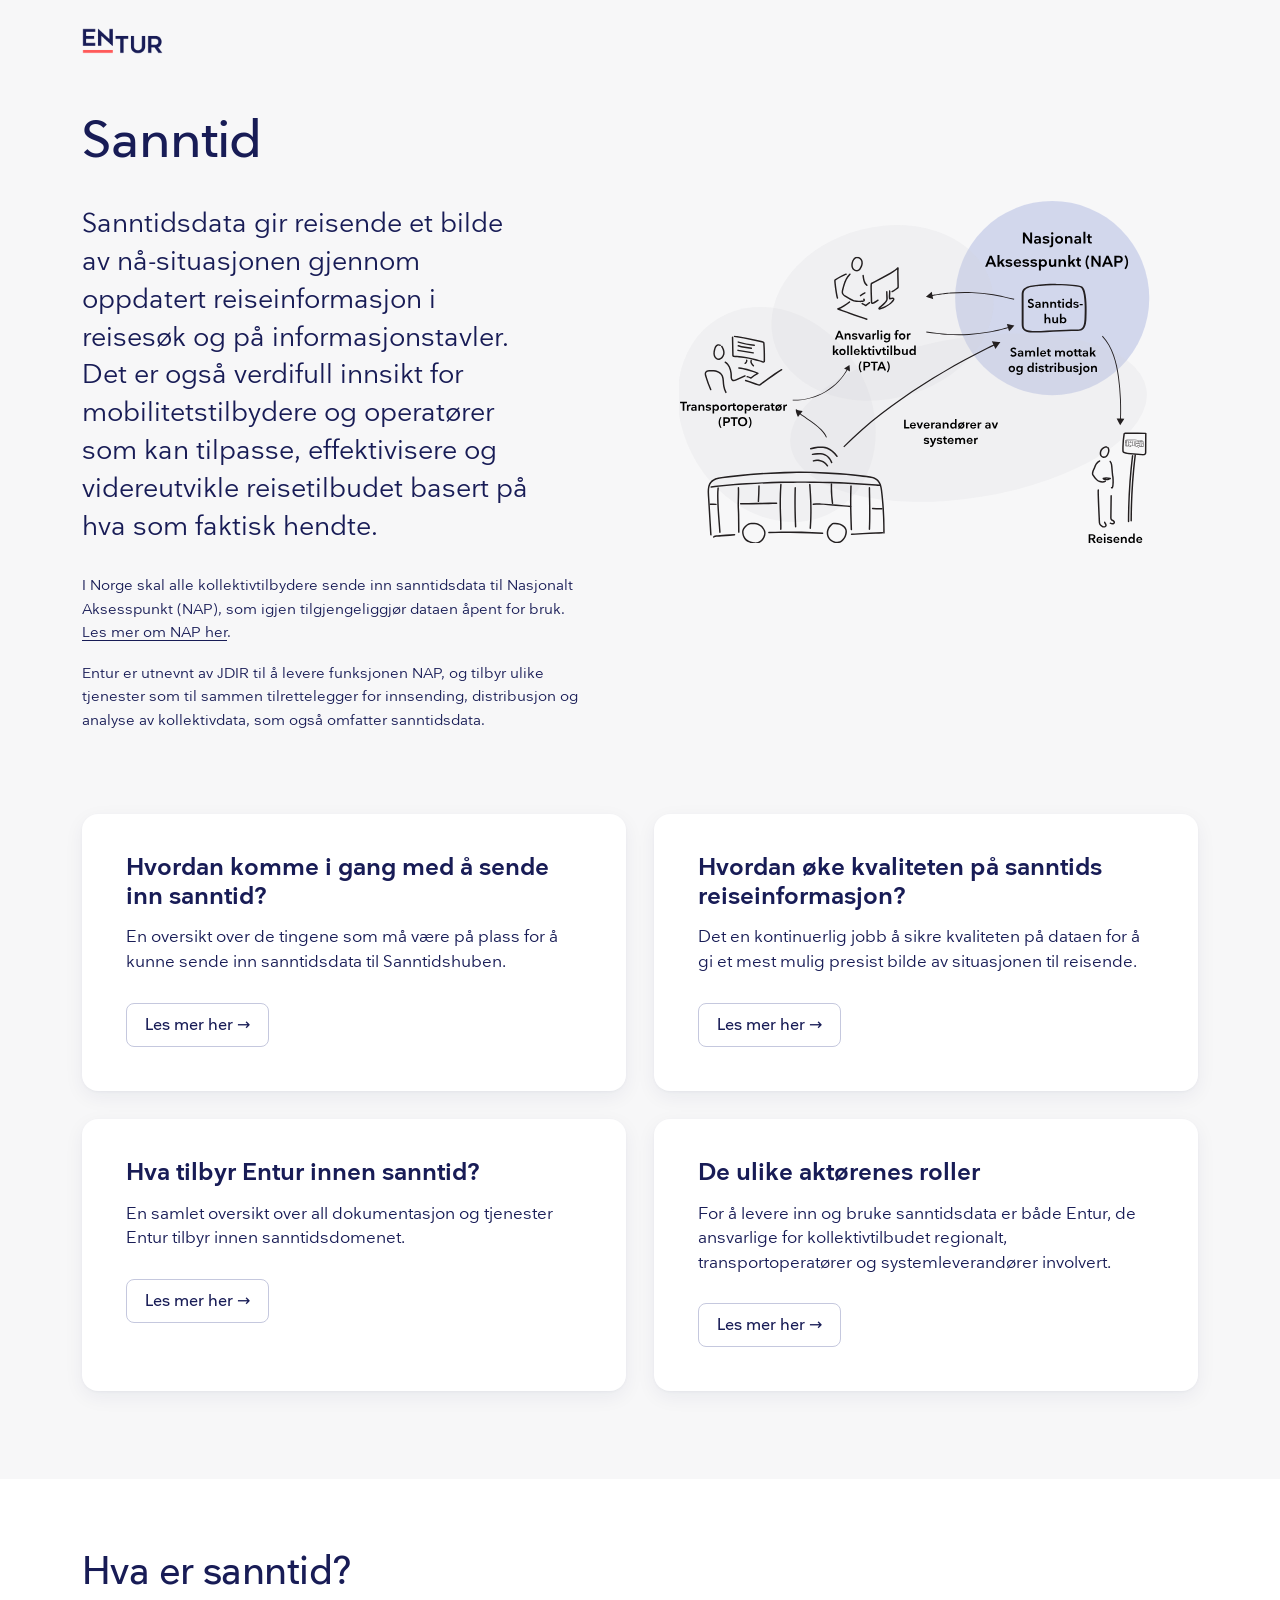
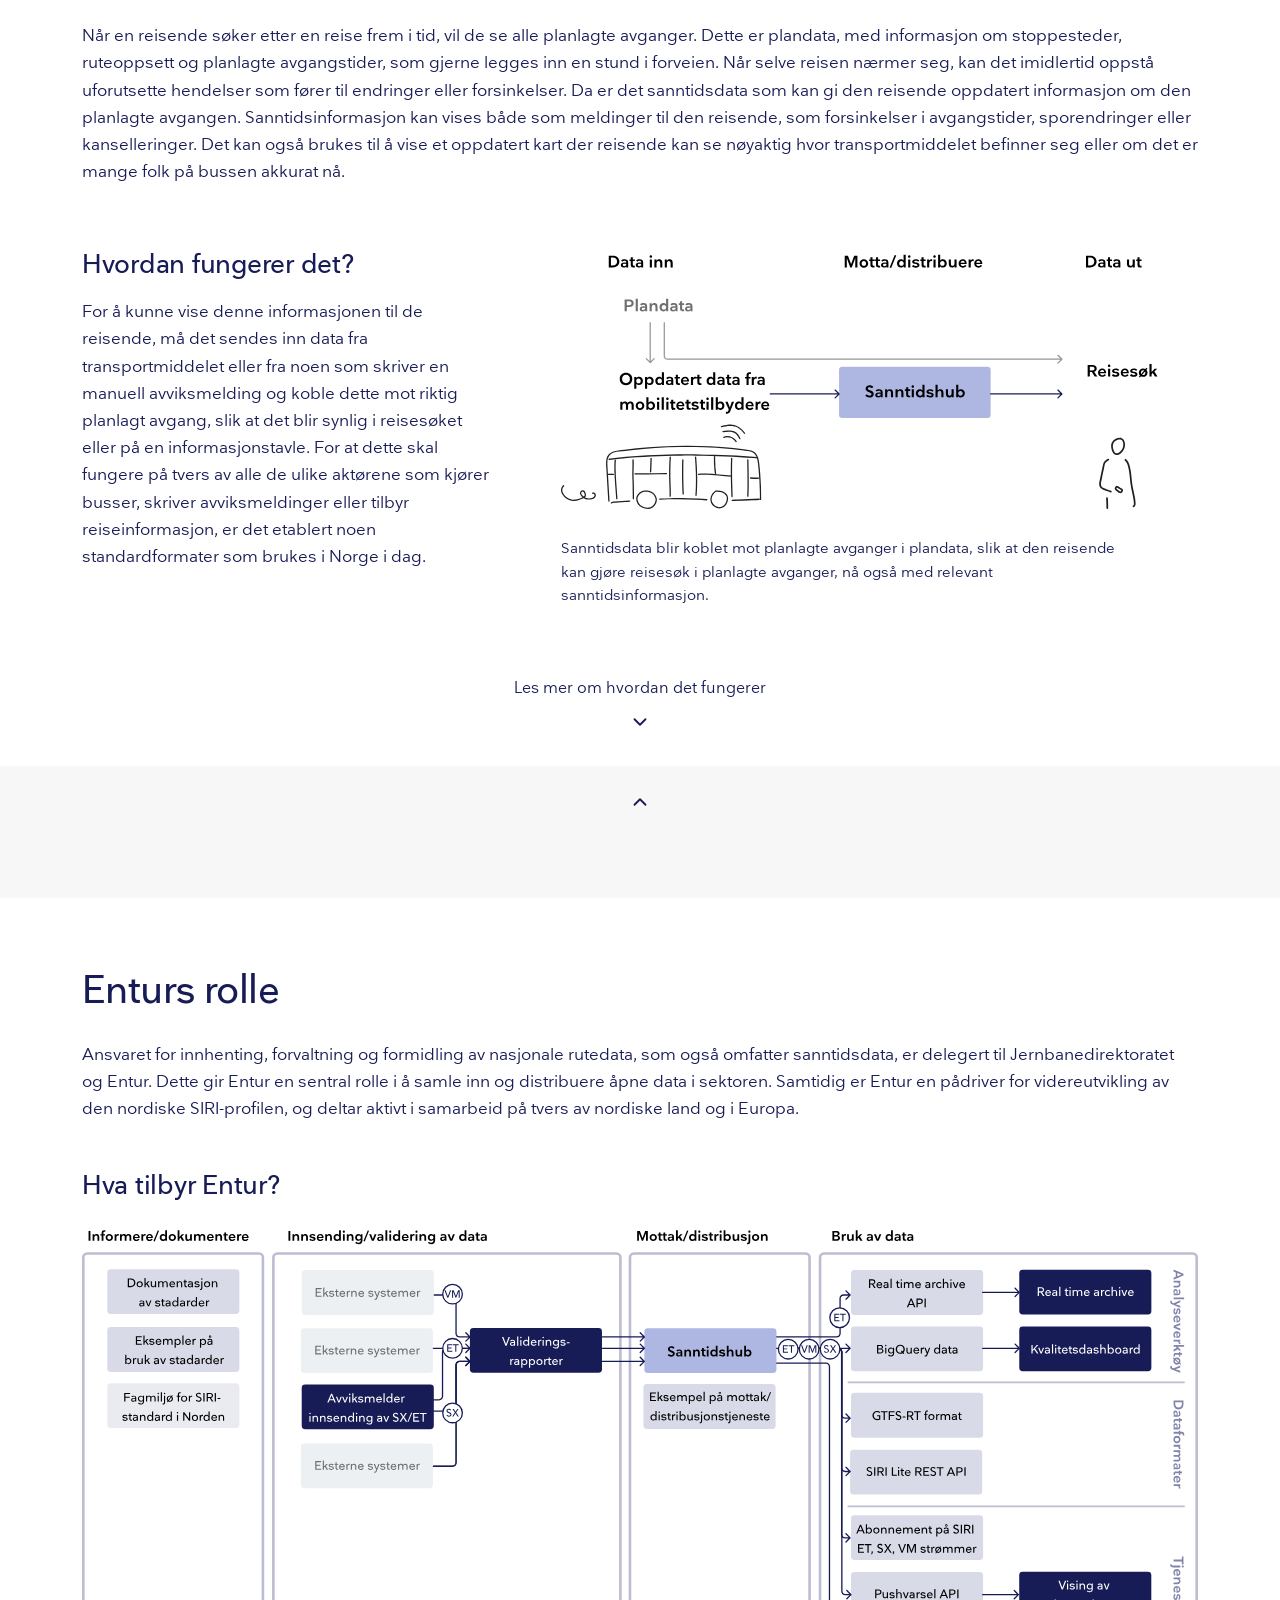
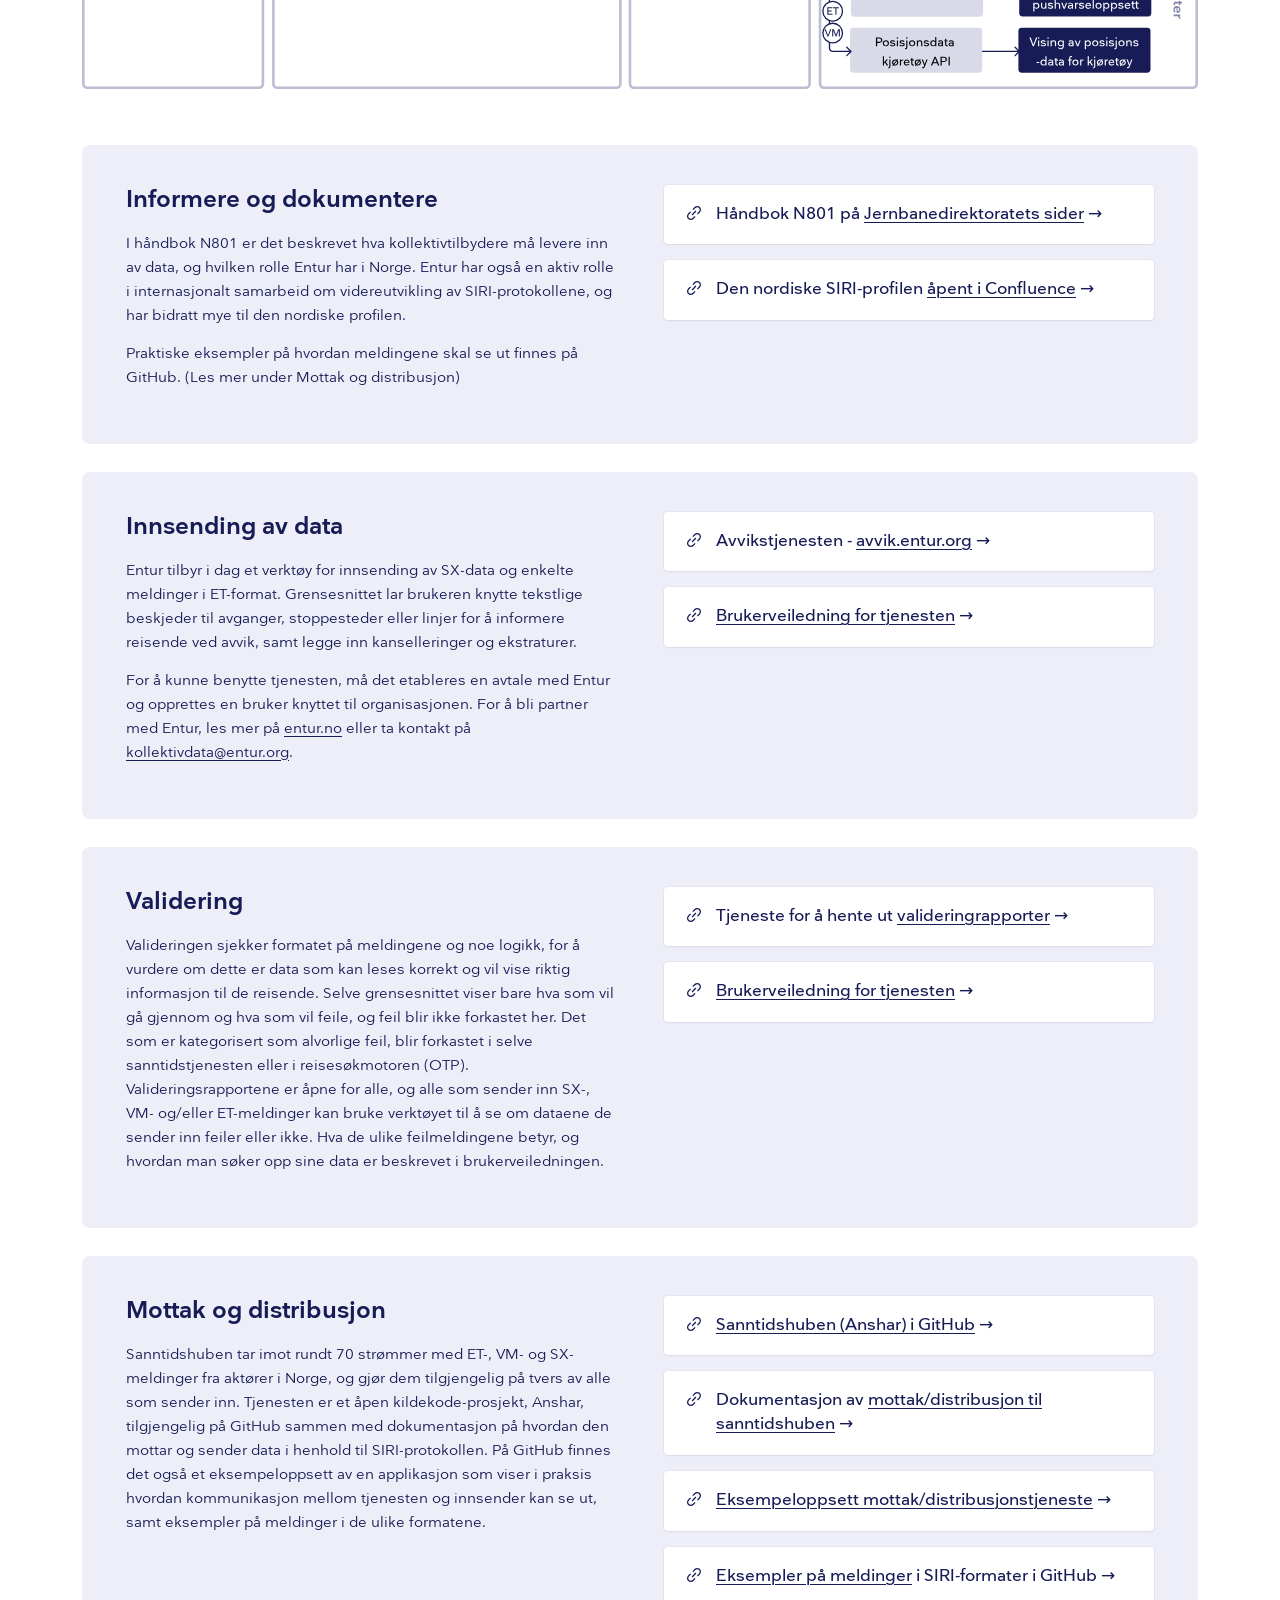
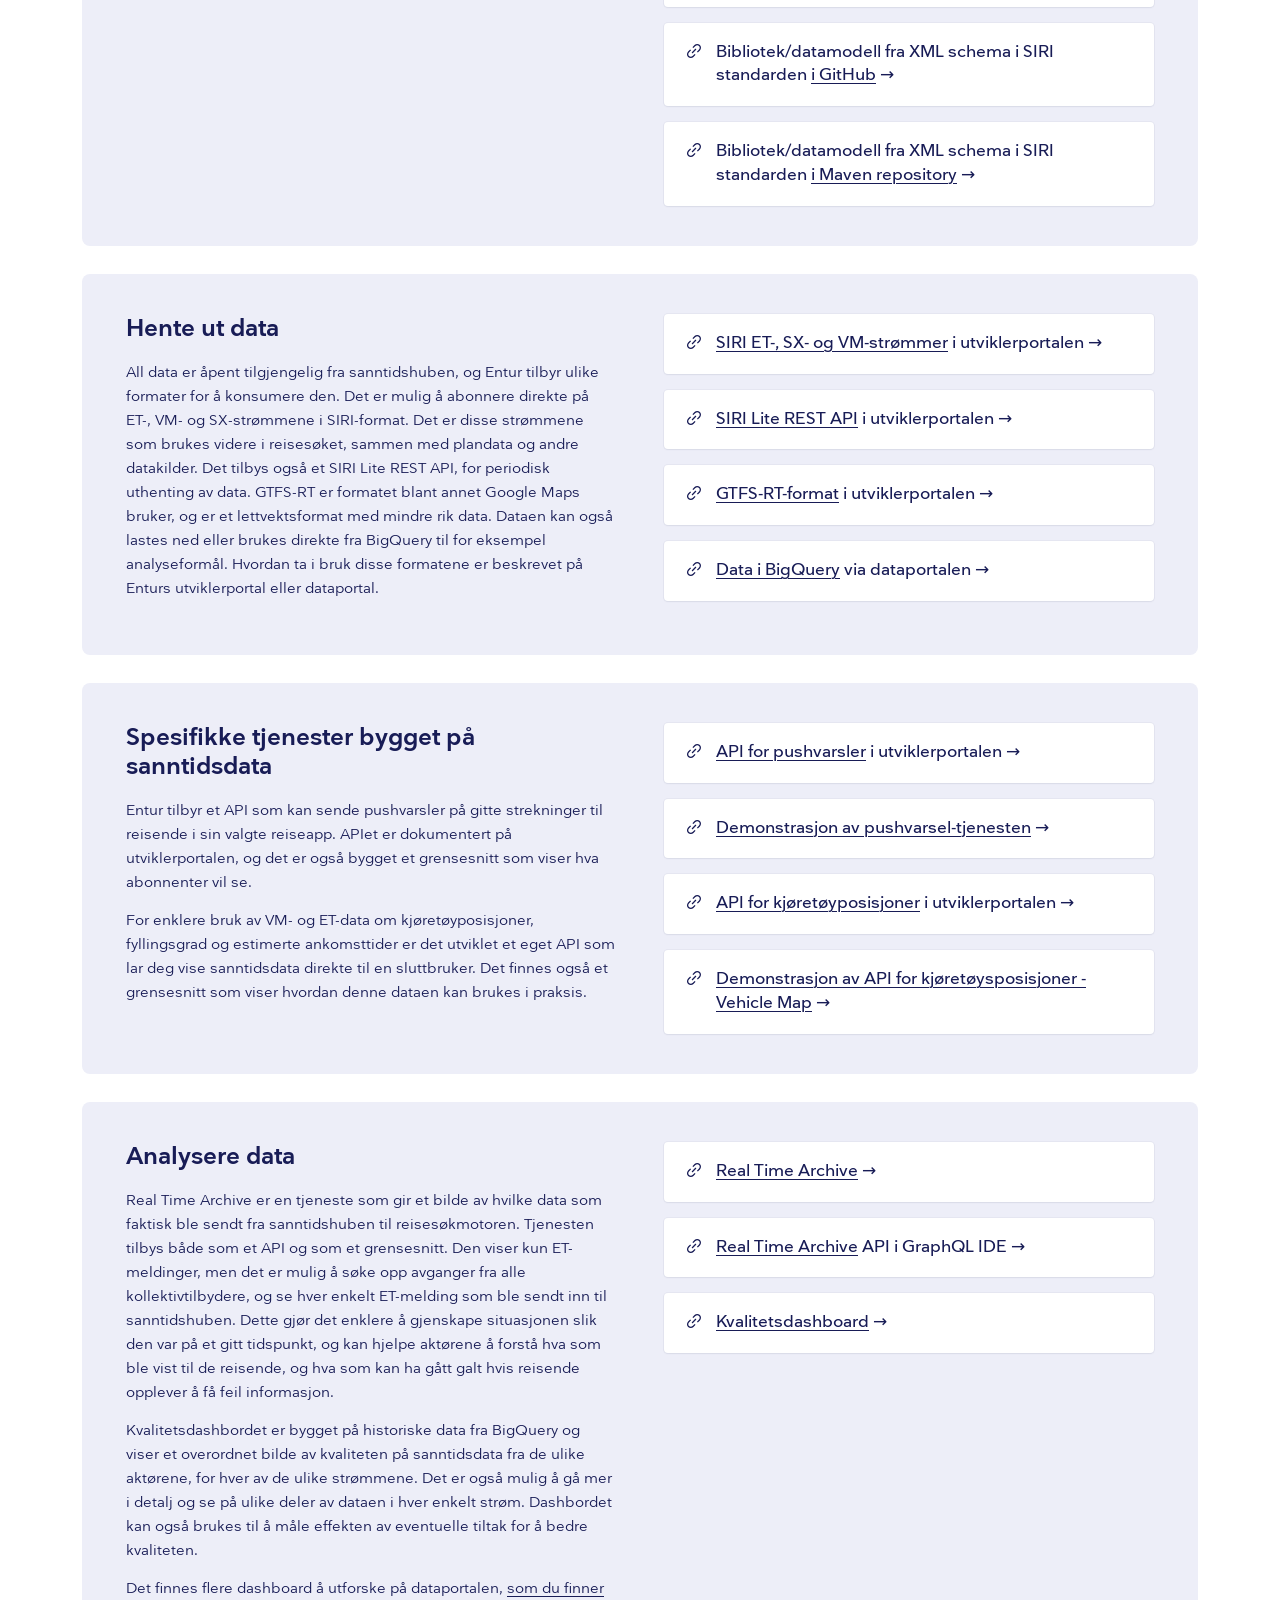
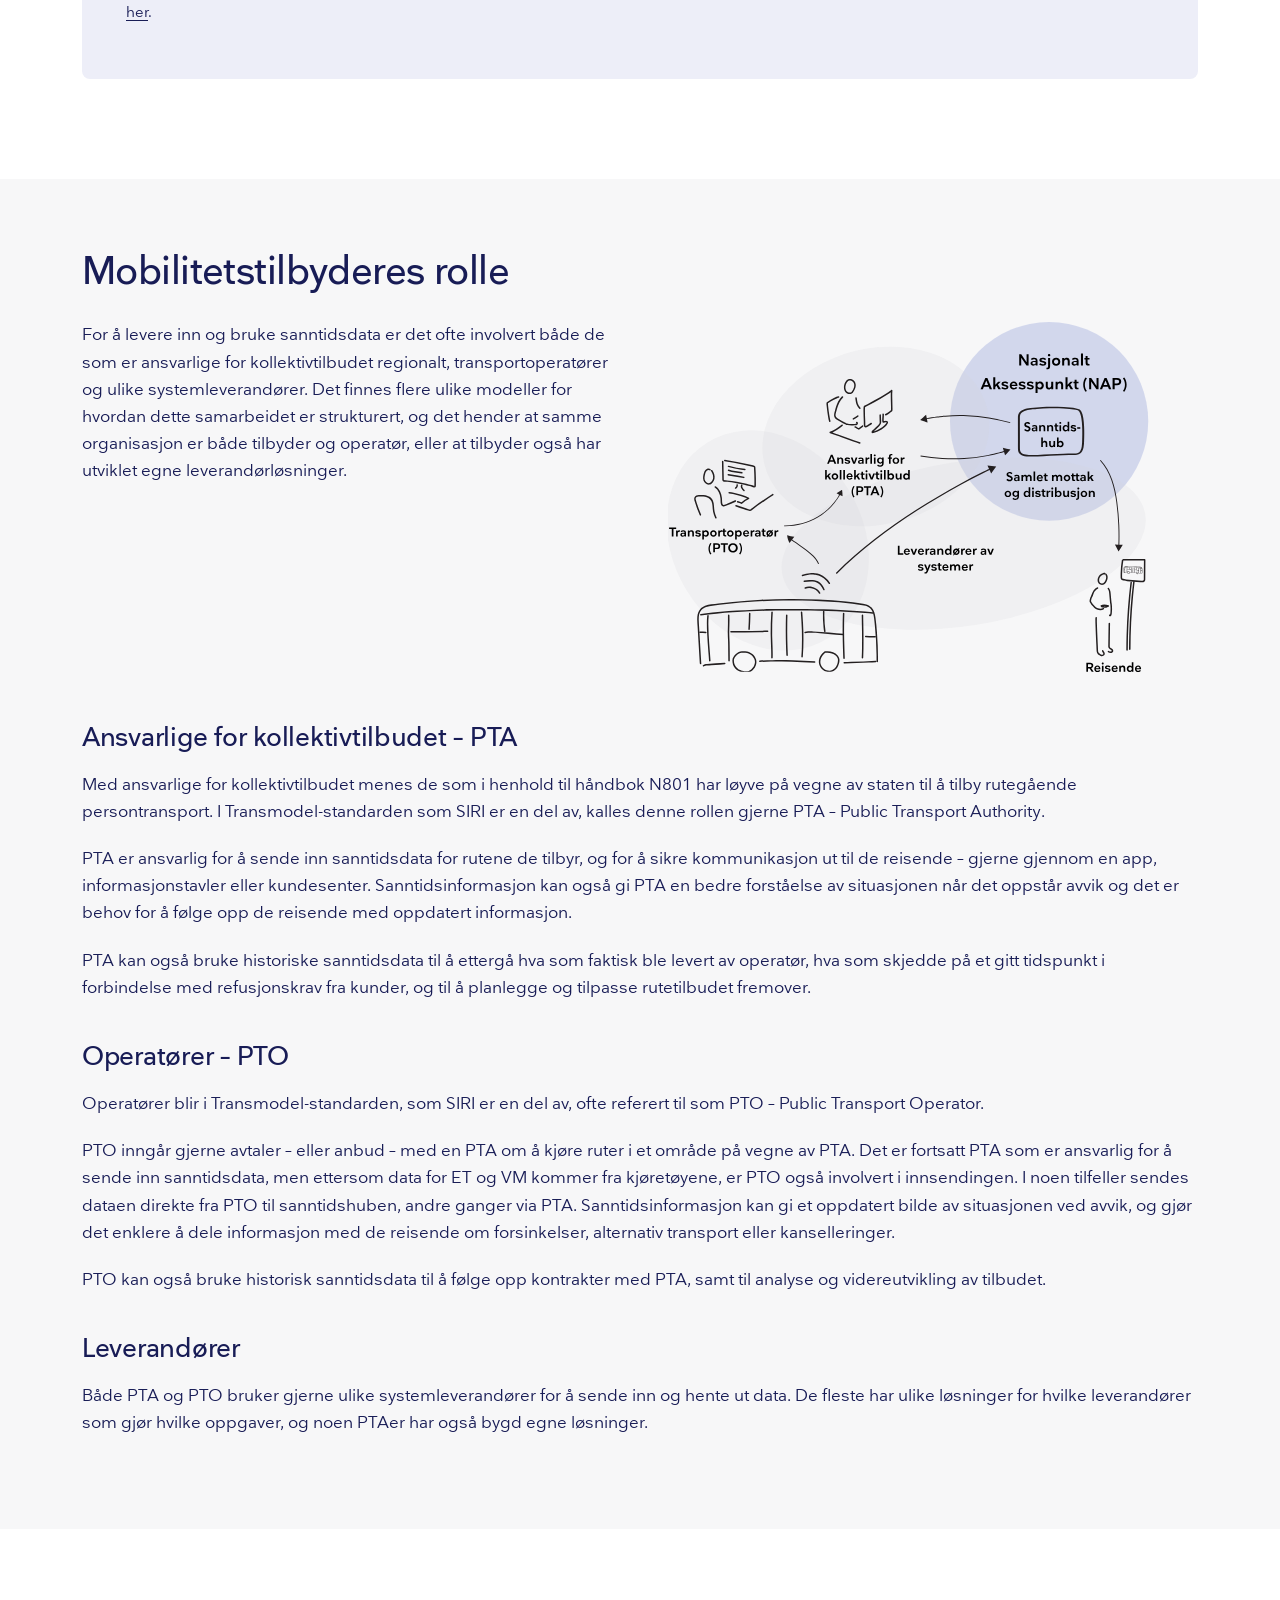
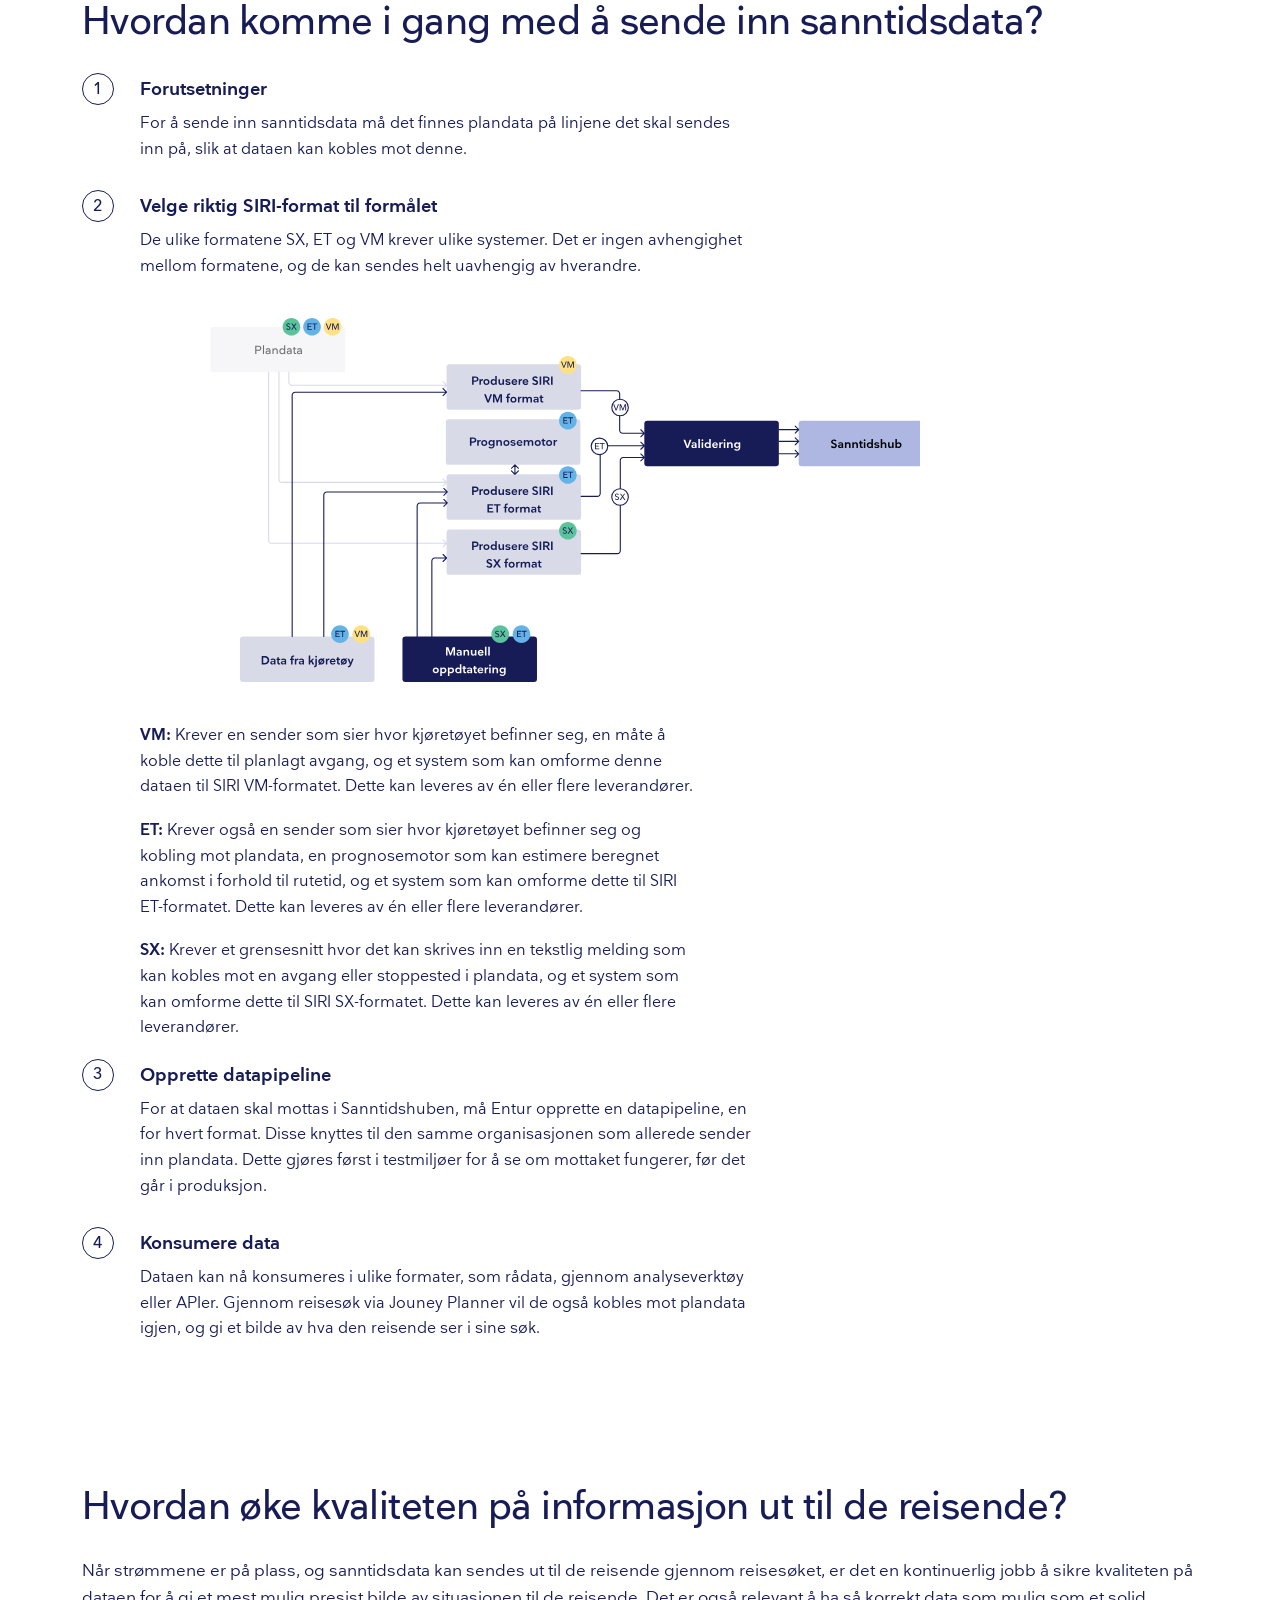
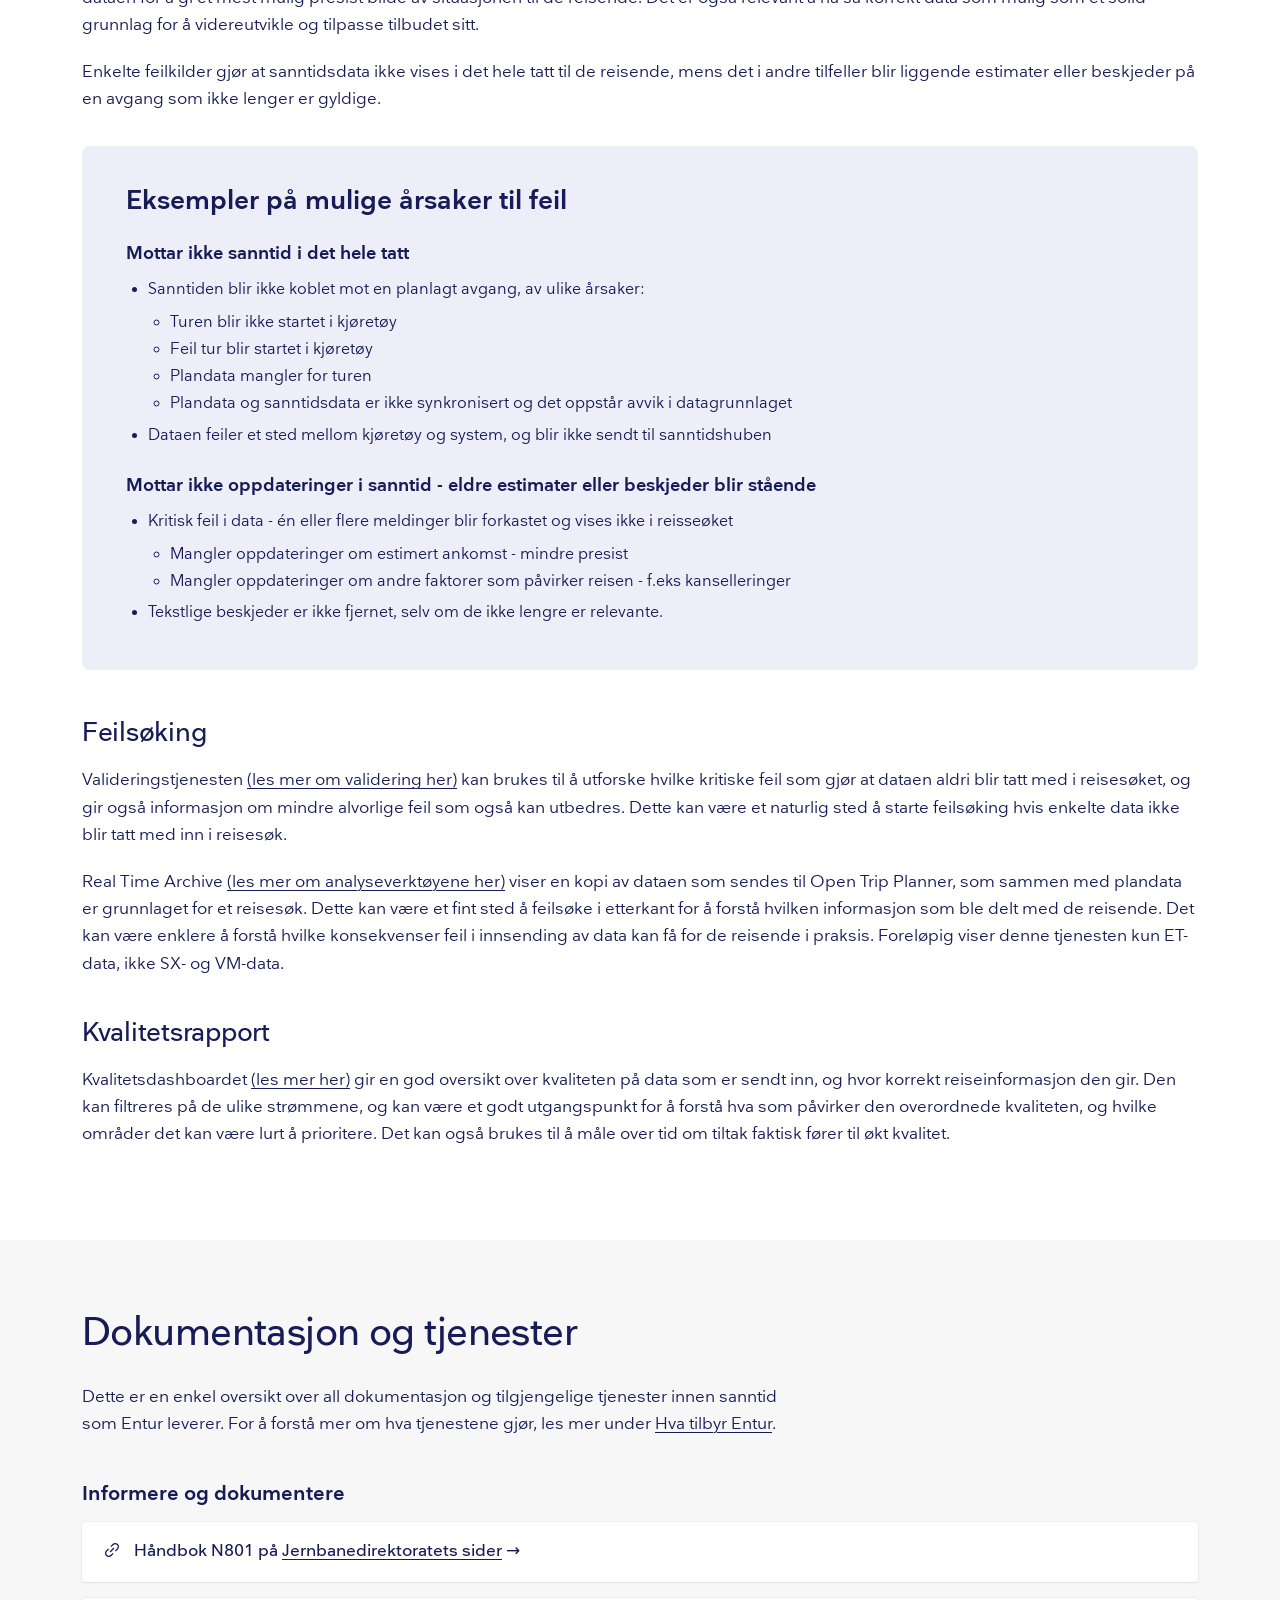
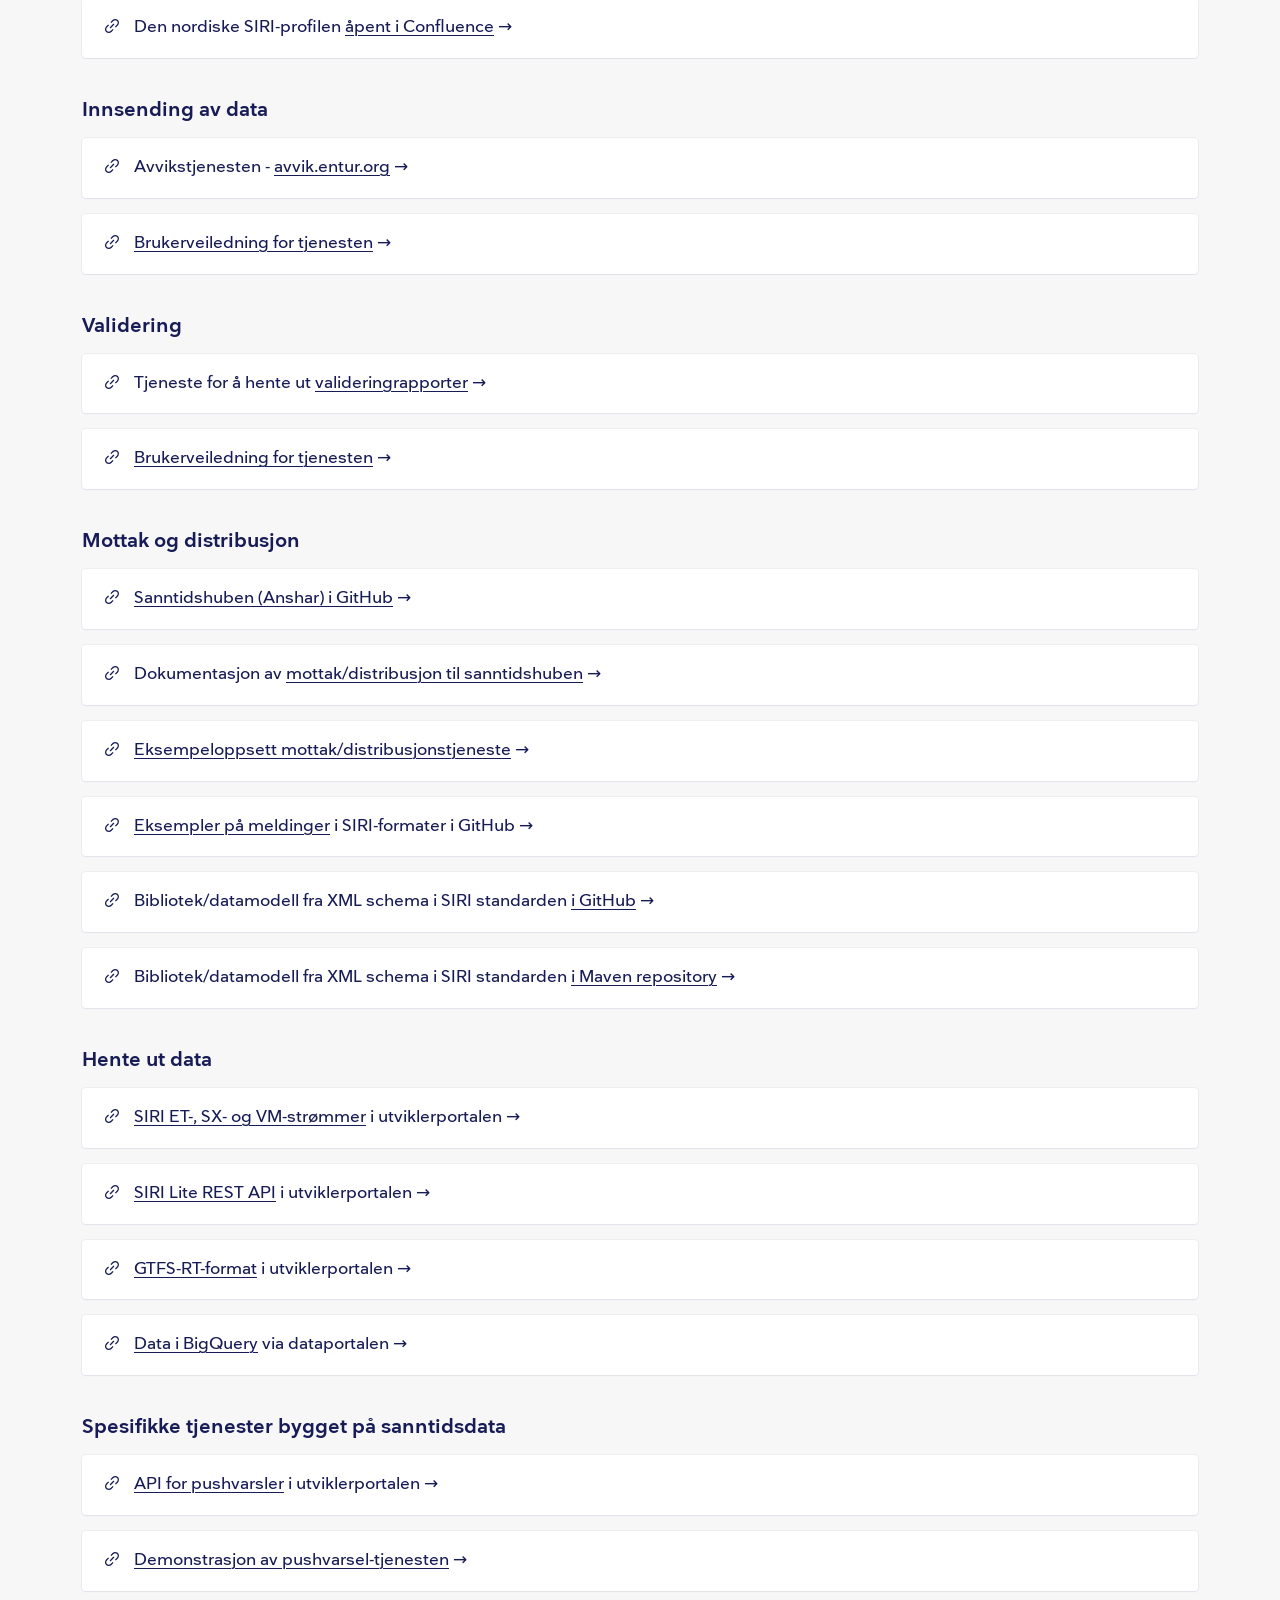
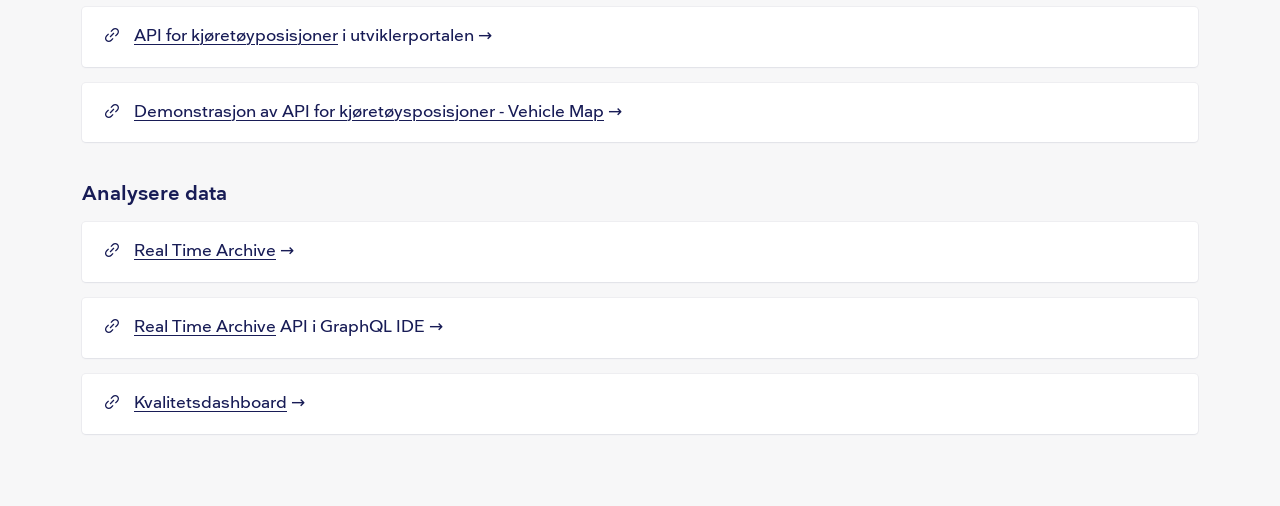
==== site/index.html @ b9f7ec9b "Add static site published to sanntid.entur.no via GitHub Pages The custom domain is bound by the rep" ====
<!DOCTYPE html>
<html>
<head>
  <meta charset="utf-8">
  <title>Sanntid · Entur</title>
  <style>
    * { margin: 0; padding: 0; box-sizing: border-box; }
    body { background: #181C56; display: flex; align-items: center; justify-content: center; min-height: 100vh; font-family: -apple-system, BlinkMacSystemFont, sans-serif; }
    #__bundler_loading { position: fixed; bottom: 20px; right: 20px; font: 13px/1.4 -apple-system, BlinkMacSystemFont, sans-serif; color: #666; background: #fff; padding: 8px 14px; border-radius: 8px; box-shadow: 0 1px 4px rgba(0,0,0,0.12); z-index: 10000; }
    #__bundler_thumbnail { position: fixed; inset: 0; width: 100%; height: 100%; display: flex; align-items: center; justify-content: center; background: #181C56; z-index: 9999; }
    #__bundler_thumbnail svg { width: 100%; height: 100%; object-fit: contain; }
    #__bundler_placeholder { color: #999; font-size: 14px; }
  </style>
  <noscript>
    <style>#__bundler_loading { display: none; }</style>
    <div style="position:fixed;bottom:12px;left:12px;font:13px/1.4 -apple-system,BlinkMacSystemFont,sans-serif;color:#999;background:rgba(255,255,255,0.9);padding:6px 12px;border-radius:6px;box-shadow:0 1px 4px rgba(0,0,0,0.08);z-index:10000;">
      This page requires JavaScript to display.
    </div>
  </noscript>
</head>
<body>
  <div id="__bundler_thumbnail">
  <svg xmlns="http://www.w3.org/2000/svg" viewBox="0 0 100 100">
    <rect width="100" height="100" fill="#181C56"></rect>
    <text x="50" y="46" text-anchor="middle" font-family="sans-serif" font-size="15" font-weight="600" fill="#fff">Sann</text>
    <text x="50" y="64" text-anchor="middle" font-family="sans-serif" font-size="15" font-weight="600" fill="#fff">tid</text>
    <rect x="38" y="70" width="24" height="3" fill="#FF5959"></rect>
  </svg>
</div>
  <div id="__bundler_loading">Unpacking...</div>

  <script>
    
document.addEventListener('DOMContentLoaded', async function() {
  const loading = document.getElementById('__bundler_loading');
  function setStatus(msg) { if (loading) loading.textContent = msg; }

  const FONT_MIME = /^(font[/]|application[/](x-)?font-|application[/]vnd\.ms-fontobject)/i;
  const MIME_TOKEN = /^[\w.+-]+[/][\w.+-]+$/;
  function toBase64(bytes) {
    let bin = '';
    for (let i = 0; i < bytes.length; i += 0x8000) {
      bin += String.fromCharCode.apply(null, bytes.subarray(i, i + 0x8000));
    }
    return btoa(bin);
  }

  // Error sink persists across replaceWith since it's on window, not the DOM.
  window.addEventListener('error', function(e) {
    // Failed resource loads (CSP-blocked links, scripts, images) fire plain
    // events at the element — warn only; real JS errors carry message/error.
    if (!e.message && !e.error && e.target && e.target !== window) {
      console.warn('[bundle] resource failed to load:',
        e.target.tagName, String(e.target.src || e.target.href || ''));
      return;
    }
    var p = document.body || document.documentElement;
    var d = document.getElementById('__bundler_err') || p.appendChild(document.createElement('div'));
    d.id = '__bundler_err';
    d.style.cssText = 'position:fixed;bottom:12px;left:12px;right:12px;font:12px/1.4 ui-monospace,monospace;background:#2a1215;color:#ff8a80;padding:10px 14px;border-radius:8px;border:1px solid #5c2b2e;z-index:99999;white-space:pre-wrap;max-height:40vh;overflow:auto';
    d.textContent = (d.textContent ? d.textContent + String.fromCharCode(10) : '') +
      '[bundle] ' + (e.message || e.type) +
      (e.filename ? ' (' + e.filename.slice(0, 60) + ':' + e.lineno + ')' : '');
  }, true);

  try {
    const manifestEl = document.querySelector('script[type="__bundler/manifest"]');
    const templateEl = document.querySelector('script[type="__bundler/template"]');
    if (!manifestEl || !templateEl) {
      setStatus('Error: missing bundle data');
      console.error('[bundler] Missing script tags — manifestEl:', !!manifestEl, 'templateEl:', !!templateEl);
      return;
    }

    const manifest = JSON.parse(manifestEl.textContent);
    let template = JSON.parse(templateEl.textContent);

    // Nested page bundles (iframe targets). Each ships ONCE, in the ROOT
    // document's manifest; frame srcs carry an about:blank#<uuid> marker
    // instead of a substitutable uuid. Every document mints the blobs for
    // its OWN frames — from local text at the root, or text obtained from
    // its DIRECT parent over the relay protocol below — so each frame
    // navigation stays same-origin with its initiator and a deduped page
    // loads at any depth on any host, including a file:// download's
    // opaque origins (where a blob minted by one document cannot be
    // navigated to by another).
    const pageOrderEl = document.querySelector('script[type="__bundler/page_order"]');
    const pageOrder = pageOrderEl ? JSON.parse(pageOrderEl.textContent) : [];
    const pageSet = new Set(pageOrder);
    const pageTexts = {};

    // ── Nested-page text protocol (parent-chain relay) ──
    // Page bundles ship once, in the ROOT document's manifest. Every
    // document mints the blobs for its OWN frames, obtaining page text
    // through a strict parent-chain relay: a document only ever SENDS to
    // its direct parent (which, for every document the publisher's own
    // runtime minted, is another publisher document) and only ACCEPTS
    // text from that direct parent; requests from below are honored only
    // for the document's own child frames, and the ROOT never sends
    // upward at all. That last rule is load-bearing: the artifact host's
    // frame-ancestors allows claude.ai (and friends) to frame an
    // artifact, so window.top can be a FOREIGN document — a top-addressed
    // protocol would hand page uuids to that ancestor and accept forged
    // "page text" from it, minting attacker HTML as an artifact-origin
    // blob document. The chain never touches the ancestor: requests stop
    // at the root, replies are origin-addressed per hop (never '*' when
    // an origin exists), and both directions are origin-gated (on https
    // a foreign sender's origin can never equal this document's; in
    // opaque contexts — file:// — everything serializes as 'null', where
    // an embedded EXTERNAL frame still fails the gate by carrying its
    // own real origin, and a sandboxed child of such a frame is excluded
    // by the own-child-frames check plus uuid unguessability). Shape is
    // deny-by-default: one request form, one reply form, no error
    // replies.
    // window.origin is the SERIALIZED SECURITY origin ('null' in opaque
    // contexts such as a sandboxed preview iframe) — location.origin is
    // computed from the URL and stays 'https://…' even when the document
    // is sandboxed, which would misgate every opaque chain.
    const OWN_TARGET = /^https?:[/][/]/.test(window.origin || '')
      ? window.origin
      : '*';
    function trustedOrigin(e) {
      if (e.origin === window.origin) return true; // https chains; opaque==opaque
      // file:// trees: Chrome serializes the file document's origin as
      // 'file://' while the blob: documents it mints serialize as 'null',
      // so the two legitimate shapes can never string-match — accept the
      // pair in both directions. https origins never serialize as either,
      // and sender identity (own child frame / direct parent) is checked
      // separately.
      return (
        (e.origin === 'null' &&
          (window.origin === 'file://' ||
            window.location.protocol === 'file:')) ||
        (/^file:/.test(e.origin) && window.origin === 'null')
      );
    }
    // Non-empty only in the root document (nested bundles ship an empty
    // island), so it doubles as the root marker: the root answers from
    // local text and treats a miss as authoritative — never relaying to
    // its (possibly foreign) parent.
    const isPageRoot = pageOrder.length > 0;
    const blobUrls = {};
    const resourceBlobs = {};
    const UUID_SHAPE = /^[0-9a-f]{8}-[0-9a-f]{4}-[0-9a-f]{4}-[0-9a-f]{4}-[0-9a-f]{12}$/;
    const pendingFrames = {}; // uuid -> [{el, frag}] awaiting text for own frames
    const pendingRelays = {}; // uuid -> [childWindow] awaiting text to pass down
    function mountPage(el, frag, text) {
      const pageBlob = new Blob([text], { type: 'text/html' });
      const u = URL.createObjectURL(pageBlob);
      resourceBlobs[u] = pageBlob;
      el.src = u + frag;
    }
    function deliverPage(uuid, text) {
      const frames = pendingFrames[uuid];
      delete pendingFrames[uuid];
      if (frames) for (const f of frames) mountPage(f.el, f.frag, text);
      const relays = pendingRelays[uuid];
      delete pendingRelays[uuid];
      if (relays) {
        for (const cw of relays) {
          try { cw.postMessage({ __bundler_page: uuid, __bundler_text: text }, OWN_TARGET); } catch (err) { /* gone */ }
        }
      }
    }
    function ownFrameWindows() {
      const out = [];
      for (const f of Array.from(document.querySelectorAll('iframe'))) {
        try { if (f.contentWindow) out.push(f.contentWindow); } catch (err) { /* detached */ }
      }
      return out;
    }
    window.addEventListener('message', function (e) {
      const d = e.data;
      if (!d || typeof d !== 'object' || !e.source) return;
      // Origin gate first; the structural checks below (own-child-frames
      // for requests, direct-parent + solicited-uuid for replies, the
      // root's never-relay rule) are what hold in fully opaque chains
      // where origin strings can't discriminate — a sandboxed root's
      // FOREIGN wrapper still fails all three even though both serialize
      // as real-vs-'null' rather than matching.
      if (!trustedOrigin(e)) return;
      if (typeof d.__bundler_need === 'string' && UUID_SHAPE.test(d.__bundler_need)) {
        // Requests are honored only for this document's own child frames.
        if (ownFrameWindows().indexOf(e.source) < 0) return;
        const uuid = d.__bundler_need;
        const text = pageTexts[uuid];
        if (typeof text === 'string') {
          try { e.source.postMessage({ __bundler_page: uuid, __bundler_text: text }, OWN_TARGET); } catch (err) { /* gone */ }
          return;
        }
        if (isPageRoot || window.parent === window) return; // authoritative miss
        const waiting = pendingRelays[uuid];
        if (waiting) {
          if (waiting.indexOf(e.source) < 0) waiting.push(e.source);
          return;
        }
        // Never-answered uuids would otherwise accumulate forever under a
        // request spray; past the cap (far above any real page count) new
        // relays are dropped rather than remembered.
        if (Object.keys(pendingRelays).length >= 128) return;
        pendingRelays[uuid] = [e.source];
        window.parent.postMessage({ __bundler_need: uuid }, OWN_TARGET);
      } else if (
        typeof d.__bundler_page === 'string' &&
        UUID_SHAPE.test(d.__bundler_page) &&
        typeof d.__bundler_text === 'string'
      ) {
        // The shape test is load-bearing beyond tidiness: the solicited
        // check below uses the in operator, which matches prototype keys
        // ('__proto__', 'constructor') — an unshaped key would reach
        // deliverPage and throw, painting the error banner.
        // Text is accepted only from the direct parent — the document
        // that minted this one.
        if (e.source !== window.parent || window.parent === window) return;
        if (!(d.__bundler_page in pendingFrames) && !(d.__bundler_page in pendingRelays)) return;
        deliverPage(d.__bundler_page, d.__bundler_text);
      }
    });

    const uuids = Object.keys(manifest);
    setStatus('Unpacking ' + uuids.length + ' assets...');

    await Promise.all(uuids.map(async (uuid) => {
      const entry = manifest[uuid];
      try {
        const binaryStr = atob(entry.data);
        const bytes = new Uint8Array(binaryStr.length);
        for (let i = 0; i < binaryStr.length; i++) bytes[i] = binaryStr.charCodeAt(i);

        let finalBytes = bytes;
        if (entry.compressed) {
          if (typeof DecompressionStream !== 'undefined') {
            const ds = new DecompressionStream('gzip');
            const writer = ds.writable.getWriter();
            const reader = ds.readable.getReader();
            writer.write(bytes);
            writer.close();
            const chunks = [];
            let totalLen = 0;
            while (true) {
              const { done, value } = await reader.read();
              if (done) break;
              chunks.push(value);
              totalLen += value.length;
            }
            finalBytes = new Uint8Array(totalLen);
            let offset = 0;
            for (const chunk of chunks) { finalBytes.set(chunk, offset); offset += chunk.length; }
          } else {
            console.warn('DecompressionStream not available, asset ' + uuid + ' may not render');
          }
        }

        if (pageSet.has(uuid)) {
          pageTexts[uuid] = new TextDecoder().decode(finalBytes);
          return;
        }
        if (FONT_MIME.test(entry.mime) && MIME_TOKEN.test(entry.mime)) {
          // Strict artifact hosts allow font-src data: but not blob:.
          blobUrls[uuid] = 'data:' + entry.mime + ';base64,' +
            (entry.compressed ? toBase64(finalBytes) : entry.data);
        } else {
          const blob = new Blob([finalBytes], { type: entry.mime });
          blobUrls[uuid] = URL.createObjectURL(blob);
          resourceBlobs[blobUrls[uuid]] = blob;
        }
      } catch (err) {
        console.error('Failed to decode asset ' + uuid + ':', err);
        const blob = new Blob([], { type: entry.mime });
        blobUrls[uuid] = URL.createObjectURL(blob);
        resourceBlobs[blobUrls[uuid]] = blob;
      }
    }));

    const extResEl = document.querySelector('script[type="__bundler/ext_resources"]');
    const extResources = extResEl ? JSON.parse(extResEl.textContent) : [];
    const resourceMap = {};
    for (const entry of extResources) {
      if (blobUrls[entry.uuid]) resourceMap[entry.id] = blobUrls[entry.uuid];
    }

    // Artifact-host CSP (connect-src 'self') refuses fetch() of blob: URLs —
    // consumers read these Blobs directly. Survives the swap like the error sink.
    window.__resourceBlobs = resourceBlobs;

    setStatus('Rendering...');
    // Page uuids have no blob here — they ride inside about:blank#<uuid>
    // frame markers the pass below resolves after the swap.
    for (const uuid of uuids) {
      if (pageSet.has(uuid)) continue;
      template = template.split(uuid).join(blobUrls[uuid]);
    }

    // Strip integrity + crossorigin — blob URLs from a file:// document inherit
    // a null origin, so crossorigin forces a CORS fetch that SRI then rejects.
    // The manifest bytes are ours; SRI protects against CDN compromise, not this.
    template = template.replace(/\s+integrity="[^"]*"/gi, '').replace(/\s+crossorigin="[^"]*"/gi, '');

    const resourceScript = '<script>window.__resources = ' +
      JSON.stringify(resourceMap).replace(/<\//g, '<\\/') +
      ';</' + 'script>';
    // Inject after <head> so the DOCTYPE stays first; prepending the script
    // would push the parser into quirks mode. DOMParser always emits a <head>
    // (synthesizing one if the source HTML omitted it) but may carry
    // attributes through, so match the full opening tag. slice() rather than
    // replace() keeps us clear of $-pattern substitution in resourceScript.
    const headOpen = template.match(/<head[^>]*>/i);
    if (headOpen) {
      const i = headOpen.index + headOpen[0].length;
      template = template.slice(0, i) + resourceScript + template.slice(i);
    }

    // Parse the template and swap the root element. Scripts inserted via
    // DOMParser/replaceWith are inert per spec — re-create each with
    // createElement so they execute, awaiting onload for src scripts to
    // preserve ordering (React before ReactDOM before Babel before text/babel).
    const doc = new DOMParser().parseFromString(template, 'text/html');
    document.documentElement.replaceWith(doc.documentElement);

    // Resolve page-frame markers: mint this document's own blob for each
    // framed page — from local text when this is the root, otherwise by
    // asking the direct parent over the relay protocol above. An
    // unanswered request leaves the frame on about:blank, the same
    // degraded state as a refused embed.
    {
      const MARKER = /^about:blank#([0-9a-f]{8}-[0-9a-f]{4}-[0-9a-f]{4}-[0-9a-f]{4}-[0-9a-f]{12})(#.*)?$/;
      const needed = [];
      for (const el of Array.from(document.querySelectorAll('iframe'))) {
        const m = MARKER.exec(el.getAttribute('src') || '');
        if (!m) continue;
        const text = pageTexts[m[1]];
        if (typeof text === 'string') {
          mountPage(el, m[2] || '', text);
        } else if (window.parent !== window && !isPageRoot) {
          const had = pendingFrames[m[1]];
          (pendingFrames[m[1]] = had || []).push({ el: el, frag: m[2] || '' });
          if (!had) needed.push(m[1]);
        }
      }
      for (const uuid of needed) {
        window.parent.postMessage({ __bundler_need: uuid }, OWN_TARGET);
      }
    }

    const dead = Array.from(document.scripts);
    for (const old of dead) {
      const s = document.createElement('script');
      for (const a of old.attributes) s.setAttribute(a.name, a.value);
      s.textContent = old.textContent;
      // text/babel scripts with a src: read and inline. transformScriptTags
      // does XHR against the src, but blob:null/ from a file:// origin is
      // silently dropped. Inlining makes it a plain inline babel script,
      // which transformScriptTags handles unconditionally.
      if ((s.type === 'text/babel' || s.type === 'text/jsx') && s.src) {
        const pre = resourceBlobs[s.src.split('#')[0]];
        s.textContent = pre ? await pre.text() : await (await fetch(s.src)).text();
        s.removeAttribute('src');
      }
      const p = s.src ? new Promise(function(r) { s.onload = s.onerror = r; }) : null;
      old.replaceWith(s);
      if (p) await p;
    }
    // Babel standalone auto-transforms type=text/babel on DOMContentLoaded,
    // which fired before we swapped the document. Trigger manually if present.
    if (window.Babel && typeof window.Babel.transformScriptTags === 'function') {
      window.Babel.transformScriptTags();
    }
  } catch (err) {
    setStatus('Error unpacking: ' + err.message);
    console.error('Bundle unpack error:', err);
  }
});

  </script>

  <script type="__bundler/manifest">
{"ab420f11-4015-46ab-8687-4197920c6693":{"mime":"image/svg+xml","compressed":true,"data":"H4sIAAAAAAAAE21U227aQBB9z1dYjtSn9bKzs9cEiNq+Ot8QEeOCFdcgQzDJ13fWsddui4TgeHbO7MyZg5dP1991cinbU3VoVilwkT6t7+6Wp8tuHoU0qbarNN98lO0LPRCpOa3S/fl8fFgsuq7jHfJDu1tIIcSCyEPKw7WumrdbieC9X/SnlLpKxfGaJh/Db1dtz3u61oSHfVnt9ufx6VKV3Y9DICQiAUOfNCmbzWtdZq+b4m3XHt4barQpu2SWQb08nI6bolylx7Y8le2lTNd3y+PmvO/nCiCDF3hJk19VXWfte02p5aVsDtttmhR1dfw3FvJW6T04+KnpBiry7LgWTiA4JjkIYYW33+6v3x/[base64]/C/qlCIsqsVGbvodeG2SDNsazQRtPrYJUSNNnMRRXlsU1xolsnGhm0skXLvpCFdGdlk0mHqyrcRabeXc2UzaaV48IvgwfbBwK9Ta2GI2KWfRxPcUG86LKbyyK1kcroMoowr/ASGXR4myw/8eWNV3tlEKPlkWURzKLBfMbpT/T9XIRXhv0Ggnvu/Ufdth0S0kFAAA="},"3695d1ec-f7d2-4812-a82a-ab4255549882":{"mime":"image/svg+xml","compressed":true,"data":"H4sIAAAAAAAAE5W9zbIlO3KlN9dTbLsa61QACPzJWDRTb2NbDvJOc3BnrW6KpIki28gyFvX2wreWIyL27ZKYmuTJtfHnABwOh8Ph8Vf/+m9/9/rzP/y3P/39H3/pbf7y+vu//Ye/+/s//fGXksovr3/7h7/983/653//4y/H63it5Jd+/T/+4R//8Y+//NM//9Pf/vL69//rH//pX//4y9//6U///X/9wx/+/Oc/f/25fP3zv/zdH/JxHH9Ylf/y1//TX/33//Knv3/9tz/+8uvIX+dI6dXG1/zW59d5pvSjn996++rr9x91fo3z28pVj5Teo30d6+9Lv75G/+onZdNXvcH5lfP7Qv0rtdeogVYjr2eLv/0aTb5a/jrGj7ZazbSWT1o7V2HS+JVKDpVblbUbnV9lNbdR/porbZEwdp2vqM1od/G3X2f+6nVVW8fXGPR4Hl9p/fBDP3yL5N9+TUf6arm8+rEK/[base64]/WD2OxkxGdP9fwpfJ1Vg1fBqWvOQOtnMdXLVfaMY0YyRvN1Xl3sH3Nvho5v878jeQTVGFvZa5FFarpRXBWY7lc45fWGphlj22q7kOkRY8anf/[base64]/[base64]/HFs0OcOPpUfMBdYQpDtpNVXHLuUk+G2No5HkwwswJyS9oGfye5QuY1Fc18r4HdPXNRt983xdM5k2Wy+Q9gaeKkLwSlm6RNr8HsDsHsDcvsCYm6Froerg9dVoqleKiTKnPyhkhCetBp8bBJvXJOLMydRdN5MvsvvF46uhcwaLu+oPDo+fzOArb0/BxdF3sfeq/aj79xy/V5FQ6+btitq0WTuIO/dgnXufpt5SN1/X/lXulKHWzdUBLqYWnZunF8jdEzc3R696a9pMuwjOc/MzVF4pMZ7m5sfg/rZ15/+5/U37z7388td/9Qd046eKXBZvFRblIuJ7qVb21o43vwm0sn5c83A6x/qxf421EHNa/9UK+66/S6CszTZl/3rwa5KSRcZzOuO5tqs7I+jxqzLCOmsXV0sm7Ldfy2KbUQdE5fcF0OheZY1lXath7QJlgbWHT4N3WQpxm1fKsabkLhRI9W2wxNZ47VJLU1iTtysUeu+2Im3T4XIPEhfBzPC8Gghwss+VxVclqdjay64GQCtn0dLeadkoygVylQFQFl9XscnSuKoEva/mIi1IiXI3lQzyWGrWmpupqe0d2bxG+5SMXou/LPaqiwuWOrKk3kaJE9APdLpVJjOfP9b4LNEWGX5w8CrruHWcd8pg99iFIqkj9AK9UIBeAHbVxH85cPHfb0HnInjAZ2kTvE5Fx5neZST+iuCBIEub4EAfBK/l2NImyxlM8DpVrfPhlQKfpyi0k0ywURA8VpdbEsGLnJPf57egcxE8kZsZCpaYZoWdb37LKDWcR19lrva60JIwZR3Zegm0WloCsl5pY5HeVdeS1RfiWPW+0ERaU+6sQutf6jx7oDft9XSnBX3DtDyoZbSbmx/I7AuxQlcT3YRWMdlqoqZAagL1eKctFtHe8PVoryK5F5svyX39VhDdGp0ulO7hWECj0dJOocNOqQKJlBP5DaHqoXT1i9DkMVwDZMR6XtWjdMdan2tNPdKq6chI8Qsh9cR7JvpHkjFBiNUM8auv+dhTe6xCSxwtgU3TowbShD3TPLarnMb2Me6//XquY16TsG7te+HEJsH5NRZoUmKo5Pt5ZCu5ay18f5ZZNaxRahPOZERAWDxWY0vInAxMT0HIucT0EuJB5HmgB11px9qlivk+3wjhdAEUrhfFKkgDqSp7oDfNYcjYaYyi0Dq9QJjKZU4vQj390OHuXM0slY2R5/e+/qvOfIuuMUprtLrpgaBAyJBF0NoDagqJCEGzB3pDQp13Gnqby40buc6NTo9blJPgvuqUUL/ac9qmhSl5fdDJ1NAufBCC51yD3UZ2T5VGJk5w60i1duH3DQ7aXcu4raOQGkLqHQbvU5N2pSyN8txlLkBtAQb2qF1mwvK7NsB7t+OUoMBlHrQtSte5oI7BFPbFhUvJTlnb2RIgZ1lCQicnVuKZ0Q+8l9IyvB5oEbV2onGnoeILnTdYS/39AGtgM2egBapqG9JaNW+r3amE1YUXFPamHTA90BIgUGjEMlztFhZIaBNUeQZQu8e4UtZ26UIJ+ujdsHj9fmb2AW2+c6hYcmPD9KqTUoJV/xnozeBQZ6QtQsohdLQbDSjZoH257dnGZvqNpDteaAmoF2RNGvMizMOz5AW6mtaIOG3NYHVO5vo5u2uy14Etjb0bn+tod+Q1KetEtv6yG58cx9rejTd67MZnQeZfrO8M2o3P0h/7NC2t/XQXiqTu2RXybnyuM2I9tRtDzqmN+VvQCcG2PN2LjQPe0sZXh2aguQZ1/SUbdqrXuTTSo5Y9Hie6VdljtVCdz7RRjNakrYNalMsnhNdT+TE/0Y2oqxploWOjlXNtkPNOOzFtMZX9geAmjby7Rf+WTFwHibt/nOGyp8dpznRyptDyvwCCgYPPMUNkLDDPGcJk6fXjTsHcfZXZgNoCWDBEGYuMqM3CJNpxSlDgMg/aFqXr2NHWYTAkPahW9YXjRqmxNVQGtf6IXYOjSq2rjbWeetXOAi1rOc66J2qp/[base64]/29HhB3hlnQR67pLZqwKdAAKtnGtQHmlrp3K5egqNU+hYO8Zgo+17bNByF6Izyoh13rsO90MBREg5dkqfa8hVA1Rt1CRWNtJWyjUSZJjxV4VpIzVM9Tttumso2xdYewg9CySrudAhVI2uUWMQTTLqJwWLB69IjDCUDMK50ekmyppxhutkuPVXeaCec8hd/lH3aoozx1MOzsUUl5gHzPfJjcYMIb8U6XSJAK5xLn11slofKfMS8Fxo1U/5vtKX+AvxTjV1S/AFUt3CfcqStVPWmq1btAe4JLv68duvS21a9Nfgv3qsNnt98/esNfivLv2/9ho8VrkbqoFWzjWSj7Q1WS5XTyHJI/EfLZ1pr826NPmWvJheVDIs4gDlAiIk1UhhXIalCPy3kflvI/iPUscleKlwbvSGqNHvtOGuwX8XEP9dSPwnZMlXA+1RYxBNsvmP4dLgiX80lLMG/8UAB/9puGZ9x9/gP0Yjl7v8o+7LAve//+N/+a//51+yvzX0Hm/UMnu1wvY33w1bWJuyur3a0jyqd9NxgdUA2QJEUhZaChf1jMx/v0UTv622WCjstmnx6WCTJNuSfquetOtp1IP9cTJc84HcYICD3XQXk8CmrpoNvkVbq9G6VHLrepfdg99kvJHdo1V22BS2jYZN+gi0ci5GyncaN1Ap7B4Xkt3jQrJ7UO7MKWQ4dZ5noDfttXGnBX0ewSe1i/iluql52T0uJLtHw9IKobJtqIkRSE1IwY20U3qw7B5XCw+7x/Wb7B4anVMo3cOB3YNe1XGlHDulChykyO4Boeqh7B4XocljyAV2CDVVP8YWcUs5+JqPtG46ZPe40LZ7BNFh9xA6kqc2p7B7MA62x7EmaXrkbVIQyXdajK3tHh/jvqahscJaHC9aW8PZVwUNo0oTt6O9LJJ9vNjocbxoUna25hAZdLxoS9UZ6U5ZLdVdaCfpeBHIx4u2lKA6oegFOZXf57egcxHc2V/6J9Ov33Lrm+mXHlS9PzIpXJG2vpletyFXGvfoR99Mv5GZfiMz/Sp3er/XDenhFsz03MScd1rQZ6Z/Ustox35qpt/ITN+6CTVj08TZN9N31uqdxnVRD6bfLTyZfv9mpu9WXMzaezjE9Lqe2ilt7JQqkKwGwPS68Omb6TehZvrGgblvxu4cQfpm+s55+E6rpsNMv9HF9CZ6Mz13N617akffTM+tmXUwGHs1PUbfTA/JjzSPbTD9c9zXNCy1KJfxoVk3nI3mCM06UGjWDTWojNCeG7pkD7Ryzn0DQhreQL5AGDd4aNZt6h5EHSaZFtGsBcpQda2P0KzbYHMdoT3TcOqBVs5TDe+06JKZ8NnB337tx2FR5EU+0SbX7MuwKRvCUk3WRG0bwkbPRb50pvOyIUQGL/[base64]/9OrAwcPjSqh9c4B8T50j+wu34Ox78V6t+o8eq57w4jhlrOzJo1XP7c9wpMC9IhXaSVn0gr3rOlkMUvZZgO/X7/BZ0/vbrlF9V+mB6nRmtGHb5x5V56aw6x230noXLoysNMeu6cJncSEx/ITH9Klf6pc+uOsvcCM/HVu60TZ+Y/oPaRfwRzYvpLySmnykIFWMjSstGNJHTnVbxErMqeLfwYPrrNzE9ozON0j0cMP3kludKyVdKBRxKEdMvQt1DMf1FaIoxnIEWY6/qR9kIt9PxSJtBh5j+Qpvpg+hgeradVVRTq/1HTD8xB+etsy7ye98Isp5pMbZm+o9xx+12se94WJ/xWOyn3CoijUxNfheyp94AT8bDfk+ywabDN/eyzlJPuVJwfzx2mQtQWwBZWneZaUdS1ybr7G4nUkxBlLlpw1twjeg6+CX8ZNSHxM3BWl3VHqBCzKU8QPH31WlSHqDYFAO9cbXM406rRqc8QDfaFhF5cOa9upUMyvJwhBuXHOGvms4eAza9bcJJMnoEko+j+uC03SOOca+P/uGox8FnPLpb0F3H7q7R7i7eZb6yoksFL4Oxu8vlVL7Scjdydze6ussFUhu7uxn1duzukvkcqlBNu7sZgbDvbyCEm6robinuQ6RFj9zdZ//+X9Wcf/nb//qn17//8ZdS8DBNv7z+7z/+ks71N7z7Fw/f3v0t//L6l5X5vDyS/re/+U/9bzL1UdGHR5J2WKTS2hK/FzZGtEI8suSQIh8L/LZOu6EczopLC5vj2HBltjPIlcpSdNk6HrDD6zfELiqXk5YN8cbZkJ3tfSPU8Ffp4YrSh+7sFxXnBd+lSZG9Uldz0nK7/P6BzozT83cy6xjfYR4RpbM6g0BDyfoofjLR0NjwXbTrPlLP0I/[base64]/LJBpZkmB5DdMhZho31TktXWhVKSkMF/[base64]/uavaHDfafR4dhDrz8Vl+NqoS5F69dD9/+jwGoCc7KXQgyAdIsaqJRxE5NnT5NsBz3AJc8HT3TjwM0DvPcfVEef5gRSb9s1pd+Jqs6EMRMlI7KcdhwTFkVMuO3K+6Pax0abb27cgG/pXf8zed/Uo3zO6o2TnS1p7pz15bigvHxhySiTLA2ip4HPDNxXWZ+raiMqj7A1V84bVXkK7bLOf0K656XL/ajdSN1VR9kkz/kLcC7FumlzTCs/qqqaFi2y9JKh7oeMtcowN5fuSH6moQVyeMcr5AQsX6xc6xPIUbddaO/V+YcM3zdbzkYpKZIiXGg8aVHbK4YArj4NrbylleKCMVj1TdE7/b3JgcF/pdIo77mIPlg1P3bQvOIeHhGt47nGODTVCJT9S8YCKsuMBo+YNk4dzlw3/pl3zIZa42o3UTVWSL8IHzfYi6bVpFPD0OvErbsqd7ejSelNd+Hrh1T0NIfpcekDa8G1/[base64]/OQh5yvsV9EnbXLLWi32A4Od1dqS4Yh5y94b2wVyXpvbIavvbHVpcE8NrbKLG0oytpjY9v0x8Z2wXtj48GIdrK8e7hyxMaGTwwGy6ES7DwhuTnBjCEtFw8Bw+CJF7CrjE429kjZUD40vd2pujxy2fFARbpVNLfSDjW3COzaUCx+jNgFOR/Fzlfc5PSmuL1gatvQHk/tkbq72Owk8+zxGoE+7b8b8o6HyTMFLX1pkekau5XU8OENGQqca3kPbuis9OC1tfS8s6SLHdACL/jG5UNOzTu14y782hL+gkWuWxf05jCqHJuTniWo5prS1evVbimGOHosqpIyd/lvffQStxaef7olym5ksSl12VQVO7bksqH629Kd6gF7bXF9QQvzC1rUUzbISM+avU3Qbn+kbqosFJ4k/8dXGjyRr5gWKpLrfUHuU3mLPpKQzjwMaL0gRvxjPlKXgOxX0Qu53htq9V5FT83RVbHg+2rWqTeJKvtJ8W+/DrSORw8uiAmS2VZVFWXsbkgQE32dj1Scz6+iN3IPLigR2RHp0dt5PoYG+L6adepNk8p+Uiwb7hzYixCCWKDXHvUNS3XG+whfisxz/zEEl4AAzRN7L+uekivTsL15BLTpNN0Q2+mRH6l4Oma/[base64]/p9vQzB03cjZoLoS2mPTXYlSWcPXFUKem0U4vFvifuhpq4G0bgiijrqblq9sRd7e7UTZUm7oNkv4b3QYagCjIV++SSRQYXBmVeo4JZOW0oC3R7pnL4n/d4B/TYXCimqvo4tSeSa/YNZVWXvSVSMy50hnr+n6Isqsk3YMfWgkILPLGxLBYsShr6P537Fn11WIezzGt0L+gR4gSd5jV+nGvLhhHr4E6lzj6vmbmga76gZ3WXjTnfNQdH7HZ36qbK3PRBM5b6Il9LfLARhsMBAbJ8LqsuyGSfL0J6sI4/eKA3BvSWrrTMgzFVhqYTqB1aRhslPZHm4YR5S4/+D7UgpHf9s99pJrA5QsKTXEeaaF6auixomxh8JnI3oV0DTBM9kJrAerTTsgxXuG/dLXTZEteoTd8F6MeqmeVlRxFK93hUnkyvbsmhRynrGB0pVaB0zQKvphVFwqzH9AalZQ9ivpmWV0H9tTmaIAOPtGo6Tt0+bdSt4i6+FdViW4UEKF/c90C8JVLMrYxqca1xfF3Cy1cld9oe6uzBfQw879WX0NepP7llTnOtOoKBjv+8zuCAUVWD/CkC6hjyQwv6m2NB1EvUO88P1AkiAyQMD1cibZ51l7wSHTvD0ELkBRpD5L0gbSglfQuyiQ9w+lRI9I+mkAaZ4ebRic54UpNRn+TG1pJWFifhuaEenJdHKgegKFtPQZ2MG5F1vvs9vDOnU0/tdb5ldF/UpKMxeqCauZBI0lk90paK2l2NCAzIe478vuEaoZdDJLSLeaj2ggpgoFYitYbHnpn3Qh034hvKlqTBm4Y14DWWjmUwoqoDoobHtDrkDOdxvfxvG+Zoqaw55klOMXV55zpfjjPwqOPZgqM9SFy2cjHLYouSppSGGbCvxUAgq9ghYscp9/Lihce1ubzFt/0jte+1OAR3WWmVlROs9r9uGXC6TA5JLQejFGWqpkteQ3cqMi4Ed3/CofXCKnM/V4cb15jpXn4NA94SR4qqkLz8OH8e6Vp+G34sv4bN8Na0nGcvP07jxyNx8nrsKrkTvfwM9/LbF3oiBXfM5OVnshf93MZMbwDIQ/R53o2F9qD7mFsQrbPcWTd8c9Csj1Tunop3HT3ODmjt4ULWHjijCnpGqbhv+KbZmR6p2e/cQnvgRUax8EV7APZyaQ8DI3DxZAyUrnJpD+7r6jRWsdhXGbILWnvgYqZ6SNiieLXfN3xDTJuP1NVEirLjAV3zBa097LKhH+yaQ3vY7UbqRZW1hw+aVx8U6Mra/EN9wDMmlHp5VBL5yZA/OtxsuDLzaPKRSmg114gOsWEoERe0FoGfy2moF/zZDYUewRP145EatIYm8UE6PDhMR+gSG4YyMWYQbY2B8HDHhmrpHI9UvNMNH+1+ahTXr1YpGLJmmB5DJKVi8jbwTjuutCpUlGa9YlGtLodicVFtzYJLtvu8CtXp2HA1QxWP1B4UWbu44K1euAuXfgHMMfsayLxnP2tSvD5xWzo31IQ+U69JsJbxMSe//ZrX6eq00iwK8iEl/Z15guL7mlc+Dp8BLOcu+CHn5tJFtRtIlEWekHN5HZKO8kjE+jWj5J0oORcw5BxoWON/QVq3uv8tyF70p7+gbOf0VLZzeirbOT2V7Xw8lW3QrWxv5HVyIS0T0K1sU+etbNPerWxvAr1EPshl9J/K9kZeH/l4Kttq4lK2aeJWtunupWxfLTyXxvWjVgb5L2X7Gg/WBd26lO18PJRtwK1s5+OpbF+Ulj2It7INpbeyndNT2c7pqWxf6FoNpnovBtBStkX8pWxT/a1Q05db2RbJd9rxVLY/Bn7NQ87eXOHIi031ZJ0NeHXR/5dedK7i3DniUcKD6oX6jVYxjOirGCoUteDAuoaW88npGsaaptysX9Tj8X9k7908/rBbG4g8HpeLMKeI9tUJLhUVD+jS0XKxS33oaMBeFy+X4pzS0fI6ASleT8wKh56+4Rs46iN1qYsz4BDcZW8dTZlURjoaVbQUMAuWC4qYVh+paM3jFTraDS8dLfq5OqzjihWux+I/43FRrH7iouV7ia9zSxkbrszh6xSpPNrPrhEJsGGIgAtaBvCs/[base64]/BujFlRYxIgus4TXH1q3+TH1+Zb1zgquDTvl7ztAq2508XeBaG3jkcq8V930UF/TxOIb+C3cYh8BinvKgmLzFq661DcrbsFblseLVzztLI9EauDPmIcJhJClzKU3xdCl9MlQx4Kz4M5AFt724hLhLPdaURcEXLBDVXrjeS/eJU0jVe17sHVplNv+lT2g9zffiUAcrvbuZDvFbD2RLMlP9rxnQRvUB+peUOXvaAqvhCO1K+r6PSlwzUuvpLYzUbqRZTLPilm+Jek5yQ5fXyTLqepkf3+KOv/3Ye+g9uvLPZrhk3hmpujYcEdWRcGZeZ79Hh1uaEuG1q9U5Pc/zUEMndvGDcTAWdYyrkBzi+fRuyn3g1l+++OMzaLp4kYUXFmyq/PXmLaPhzsy0x3obiRmAHjzmHwTmBPm68RHqnV4dVG3EhsGDcSG8aNRGMI98xcNc+4kZiOORapF1Vhb3+QTA+WFNZbubLlg93Zk+fOyc5nx95pv/8bYlrCXL5dk7Ns+tpfBBWHOD1Tw7axy95QNQfEZdSpfoSSdL7aNQu+r3Z3alC1yz5pxgyOqBsvM6L7lxWL6OJN5yDrkixoro9hkS2+RDEl27Iu60cQ/[base64]/i2zfeROtzVoRG8kE3PF7TpmcGbhjXgNZaMbdA/wvScPaYjzMbJt6GjbdiiJUzPayQaF8v+61x0pfqSdNfxbMGm53OeN89hRisOI7z+musIUSCbjzlvww/u4+V/PS8+c57NgpXX/Y/ENd3p4sIr0XxouDmRO/N6mhVRp5WSvgXZWJIJg7SGHRXq/I4FWMGHpL699UQBF0m8iWylGc0QwdvilkXwrYNHfqQe9kc1R1xIkYYfaPjEomq7mpBT5ui2KztekTXZF9TK5XXIq+mCUmfeN8xaFY1IrXWzL8b9jXQP0POVtg4yRxRMYfKCOjmHfNe9hkjiGYyvEKLREcRnZy6+FjjGhm8Z2I9HKq85DI/2gAc0bcSKEhG6LovN7oJNZrQLngr4PHnzei2oRZIn0ctt1etBi1TUNkNk6AcDYKUuPtJuhsafsNKT6YOwrNCswnEx9IYfDM0bon7LU+fZDE1YhHkn0ibnP5e8Es3QhpuheQ/SQ7b24tM+DG2yob/aOf6x3+G4xsNWdUfJznfK/dG70gOyzPUaZl47Wudl74Zvv8N4pCpgzF32hqo5YOxZu2zsaLvm2O92uzs1qNplnzT7GsUutbcawNmESQg1wDnIOh3sN7TaoWf8UYSowukuokP0pdUObABJhtujWWgP7Whfim4YTDXjmVmwnD7o8UhFwsbmcD6gtdoNQ6vlYW32rnOax6QnhVbLyrGWJ61WBu/02lrtRy+5rjhtbbBWeyFrtTw6OUxVKJnSH0OrZU22O3VE3IPQai8YNy4bWqud8XAu9NZdc2i1tJsfqZuquS8GLpKxwaZrrzwxbRYHiMWMnmWdXvufLJ6p71zfZBtN/HxGbh4dy3it/Q8nLBmvvZ8T8sIm8UBv7OVz7jSQXK0uJH8ofZjlB9NVm0qcylO/qjPNgE2Vy3cIZON9udM4ABkdwGyPKRzkzu9AH2KXOvQ98Rjp2U2NDWZ2VJoS0/[base64]/hpl6ynY4prxwAiI8cyZE5ZMnMCtmZUXNQ3VVIT6jUSSLssiLfuGzrrwBa0L3xDNh5IiN/gA358LvqFPrUQqA3K6aH0g6cI3HDYI8mkAwxrwGktuDYJ+68IMosbUeqyGmHGxLhwj/wpdWIOIAbrEbZ11YV0eHI86ni0wm+fXVHSla+uV0fXs2kym4Xl0WZCVc9jEPxxtKMYAm27e8G2r6EeqQhoNbQDAXTZbJa42nCvS4rCJX1bigFm23nlBW4KPRyoXn1197k9oEz8r0v1cHcYDqKaLfU+cspOsxRZ3Zl9Fq00Xg57taxujYN8Tk8cjdfIU4GLfc4tes2/dotPsuw4NegJg9iXC2XVco5kLyaTuqN5O2zLX7LthsO8Fxb5n+XoY/6i236ZB6Gv3QU8DEgeu+kBm3wuafYFxdqsBr7Hk+iToD/bl9c19DGOI9RYi2Ncjf7Hvoiql9I6/F/sq6PCjjmcL/7Gjf1MjHJKlidxw7QIKMzgDEXaMS5C+oUMKYnHhMJm/kbpkpgIHyg6hn193jSeC9rM9QhVWbxnE6uQh3amK1l4mWrQx6WeFQ+yKiIz9+gELwv+GzG9b/0qn59emwIbaHU+iyXxveGu5zW9Np/iyfuMpgrPU6FvRpd63IJEIh2uo42y/[base64]/vxPGTvaIUwYR4tgNTsunDCIO9meYsuLayVohqMB2ekK6U7uP5eaeCzUF9LuRAxrqoS+fU9K7T/1fUocXnE4Sb+gKrIo30gNWGURuKIMIxOsNq1m9KfzVXgYKunGn8frPBQl11rj+qrZcOaqgnH9PGURUNBodQfzhzMUBGHvb8E13XLNTecyVDY/2gBhELsTqE02yypxScG8og8gNMYhAkl4hx+IjCOS5oer1oDm1h1XrlEHkkwGIObimS9xkUcazt0pHhkMLhijj/Zn8BCysMHOUDd+N92fPVOT+uETZgvZpsCgb1V8hClHGh3MEJcqGnCT2PGEX2EgkHeVKw/[base64]/HxbRZYxsogm16uPR4eWMAkk+Gl/fSwEp4E00HtizR6Ajiz3QtYJo5NnwzYttZSKnFoSNjeV9Qy3sjL2/dgLvV/oRe3hfU8sbQqOE0Qy4aPIlm1xn+Ijs1DCqxvD8YgBCb7K6nqMjvC1Vdmne9Kjtj2PrB2gu0suK0f6ex4I0IyEhsTBXknvo7ITSdyrO/BQmb7sw5K3VMN9pPxds81IzeVJK5Uvac5skNofdGuosnOqfM/e76RbAHph+8wHykEnfO0F09I3Hk7/1oUXRJru/[base64]/AhB2nFdrPM7dTb8H63hdb/h089F1a8mv3c+5GMnyW9BxH98cspaBUkG+1zfwIwRVVAnv1mcWkd74PP9+D/RVl93UQJRve6Kgd8f8Ptnm7/9WkpcdHY+dvAGylpCEJrSXzfmsri87uxrMPr3wuWwLnA4Y/c3OEUQlHMVK5iZ+gcsvT+yH+GKLqfVG04ZYe7sRI2gtVPW7NWNK4k7jLPcNeG4tNbIjfFwvmtiJz2cvRkSC+Qi+4HVLWf//jlIv/36lwdUYx0x7v4CfPyfof/dTDzruT/GmUZ61/YXIwan8eQd4IN3KrbJB+/c+Hw//i/euYuKd+6KgUQj+rF5pfH1gptXgE9eubF55c4uXmnH8cEr4CevVL5h3j/gk1fAD165oXnlzm5eaYhB88qVFLxyFQ1eubF45c5uXtl0BW9cZD/wk1c+B+m3x0SdP4Ipmr6z9xeG+PvnrP74SV4g3iP2rjF+cD1cv/Ht7zXFP8LhZdX4LfI8JlGPN+9JLPlzEnns+pxElsRjEnn3+JxEzKiPSXxAjWVkv4Zan/S+Rz73z0kkZOVjEku+J5Gl+JzE0j4nEf/PxySW/jGJpX9O4gOrW87+/XOQ7FjEvGhAPbYp/w+D+xhvisRU4hgnF+5vMe8//FPyTI39092Kq473/P6rJ6kEWGXkFBNZVb4erYiVrprlqTTW0jd8bR6Rk9N84pvmi9XmOZfK9BdZDWc6sdr367+w3HeFef0fEdl6DN1dgvto4gXUmD455fHRbX1znV7yOEFGkI1HzAfZvxPPdY5g0trlAJg128nW+wv7mcSV/RAXgmXhXBguBeux5YXX7kqrzn91Qd85X1s//o7mlqiPK0NxU5Q/spnthiWocfYcrGrqLhjEX9nVue8fI+WBu8bzMcot2KQ9yG3XkD///zEpPzPpuNlLGaDfdb5leOMyDat5Ka+KjWS8MncNLHodm/or44ew9GCezOELlMMqJB+bldyoRrDwhaZMoM9RyJ6JHZkxZh39pQexKDV6ybhWOjG7ZFTH+39VTzBIIiSv/xxLQ8QAesqQfuj4wIsCYp/KzD3WOYIHAGvcZefmmEdMgTp1HwF5jVN9mTKe64sNhOrVI4RT34uF7HPNj+4ODn8FvUzjRgj6deTgaxZyal9/[base64]/npe3CrotY2mssjFmHu5nj1V/[base64]/[base64]/43nWUmLiTumCuXHOlB5u2xvvfBaEqVgyaj0s/XZAzbhfFzZv/9ut7036MVG/zkff1krS5jE8oRX6hsOnYgovKHWqpuEulm8wGLmo576YAPPGWVp1AOZph1xymKLAycRFjJGtKYXM2OJIXVvbTgKe8Wnf5EdbSjuVWVTKJiATn2A4uAjdwWlbqmw2JKx45eD+DxJ34TgO8UF88upEGADGVR4FpoH5BdiCRdi0xMtIlgarCD1GIgOp/cxpX5VzAXJmxsbKCa7ggFH+Suht5zOs3xseIvhhFmyKJcuXnktu8isRH1PvFGzcsnKgnx9GBBHn8VTRSGLsx4hML2SvDzkTwSCzeIW3QejjLLX8UWIUfw8BT5f41RFztStIrOjz67IxJg0e/OwPnAcns2tbeKZKlw8HGcJjNtJeI7d+blVz5s79DBpSHtbw8ot+wOv1f1+4qEPOOzyyOr8qJ/LG0ccy2o/20WDIM0IZrxg0bJ5g40+NxXwQRKLccn6AEe39o16SNjsiHtFjBPGM7Wi8T9Vfri/uFLxwF2fhUzC2mvgm6MpP54ZYL5zr/lbwkvsq4844AkuWIeni/0c3DQ9VrnAXJ8kBxUvGpWp7Oy7Wus5sp+nNs5DT1JIz04/UuR3+amnS6feGwmPqL8Ml8/[base64]/RABbwGlfnXjog2XMqrg3xPm3yTHpxSO7Dw8y+rNyJD40qt9/mTQ4FSs/G51ECVx4U8iVR4DFVuUU0eHVhsmfu9KWH4zAqCyuem2u8+URtJSA9kRXWiCL5ew4uID/KzLQIx4uQT94IIvLmtcGA+6GQi2VI2xzyMgSX1I2XJFe0Qy2qwUd1CbjBQ1HBw/sVp4aoTtmLqNFnWPwNpdPV8xFDtmU+4Cec/dGh6epKI/Di4NlP0SO6SmpLxaXZVvDJLub/[base64]/GEOQWBnEpg71P6xp+x96mx65vC2JRuary/eh+z3UXbBg9gYhs9QknqRcIDZgRbVmRtWuwK/XVXBlHYVp4a2E/[base64]/ZS6Lvx2rGYiOq5k1/dGsnBgZKjEzaSB15L//3E8q5XefPZfgnRzcaF0Gc4BojPUnzh2p9MUrpeyPHwBcw5de1CTLjUm/rlb7r7uawOH3JVnf5o5sJLmdd5tPC194Wx605rqYytPtc9HcAhW6Qrexdbd4eOl5aUjavHvu+p8fsF7saVLMaZxE4BHYGKK2+jO3dzZXJuAk83NngRxcRm55+mRdYBxE83LdOKnb15py62tQQG0Y0OSSmwTvaH3gYKq0uHX89JMVSEm0PuEFLMTyUnyY/pao5tQdFxydlDeKYxPtN39ijekrNzMCf7rq5Y1uLi+qwuZ1OfdOhCb4jqm2W7TsXKbz30jM5O6306dTBW2gqytF/Nc8iDSog7zqLoYWxcejtX4xRzaLAQALyFkzLDvcLoMmtI2cGuMIjj5j026SE60RumNrbSh+TNEXos7El6lz2qyvylVXH6VJOI68WqKJbOcr0YYbpjq8DSv9rXGRtpzDIZ3MFTXyL4jdLT4VNNQWunPjGDXrd//534/CmJS3zY6c127aq6IYFLpVqjChNS5wwbGH68SbYuQUToOcSOYSJ7RaRGKeLxaJGoumB4m3d+0xu/Yvj1JNOkDG70nxdt1Xp6HUNv57CQSW/nnCCs2vSybefmzMaTTuJz+BDTFKgq6ZsMUhR4lkX0lmJmOnhbxUto7HdwkW73iIhkiaw30AS6TWbe0ZpCnh6HeX+ituei08Jm1nsoibJSHQBAvbV1y1jkKt7x58j/zGRhWc6IQZx/8OnHoaSAuRpkzzi1Q2E+hQ2ArCK+q6C1f0oHxKSjw/RRFRt4sYwGBqwtwS5fql5mMtgJUw/6HQZOBXFrwq1bks1jKL+3tCGvSKJpZUm+YasvWPXt/FxLWptAT+CMjF1+hL0UzyE2ha7bawUV03eSe5xlUT9ZHYuruMlSOnsWz2oluxpvxjAdFdfesLoT/UeiqFnsXmPZFB0K65k0KhlISuD+8ti3nf9bzMXPTJvC9GJ6rzACEZT9sQKmbSRfkekz1orIGXdkKHEd201X/qq7o2EPYt4BsZvyba/qKzcuVbKeZCl+8WFTg946AadnzdeHCyfPwsn1yS4tYVnE9vVMgQ17fmT3WkTGZdli85f1UXkvkdtqQ4tY0ZX9YAy/EdS7oy4O05LQEuua8iWIlR/3dXqqgzXRnsmvWzJderPy4e9jMSiQFcYc9+5kwqdkmTZNjfZ5DbzzS7c6tSCcH0bl5Uzc78/j3Fgjedb5ka7riqs8E9t3/d9/N9E/xRsE/uwjilQFheWdMkbaqhCf2Y5OPKdX+MCseKes6aTcaF1rQR/y88iKn8WCPpoLdy1wji7TEWeLFXY9yG1+Mak7S8aLELTZVjqMtHoHP6xWDUUSzr7OQY9yQLr9f78cP/szbelM5VGWj+r1R91YyLx3ITzbqUMfPK0QYGBOaR3NYSq7Lhh70aWLHuyzXNfi19bJjRFD0eQXqdaYKQUlTkr2xZUNWYqTVR6jHleCmlhfCXJN6okfHqiaN/Ys1fpI5yqvP8r75ijq/xaz/DMMQVCFUzzFrWZ6axyY8Lghpt8Iveq47sAeRvy1BMheNMW44a/xoHjTpdOQy6Oi9sLSXFusTbPpeVrViktrT+C+WdfYw8Eg+ETbGZp6rfr4eurTxxCMUk0vBT3t2IUaGs3LdkSeKmAZ0J5Hir7DLVWh6tvp5xFGvCIneUIl5DsdgnN1WR5/SwuJejkeFJuPOfTIhZ9B4kHYiU//[base64]/JNt8fJtrGsEzzMuYn4Wn7b/o5zynrGFP3vjihpVdJ6UmbjjoLT4N1WKPcCx6UijyEIvzjVaNOUC7zNpvFY0OaRBiVPFD1H0Z78lfCcICu2TX1xp6Dcy/fh9oX8VqV1uHYerns35c9LK90P6hZ4tNNtShg6AnmJB7fLlK98A+xQwsf9h4hDUZSdoCub//bqp/hjvkONRvtRE8tE3iloy52o4vsH/jcE8UMtgZr446HR0M2cvdpi5jfMlgXIxh4Cv/9OXHVd/01qD2prBO/xc9UzJ8q16iFwvcE9/0/1SXeSofO30lEAsPY9Tk6Tj3pLNT8xwt3vNy38gC6TrZVYLEsrvoER/6SfOIjHgV2sVBhyK3oLFKqC6COTSxDpAvrK/scx7e26TP7HNdms4/Dp/7MKK7ui6s9df0+Fjnxiohf/ohznB8Npb3GaHX5BGj3c35DzZD3GcPW2O4c8Zb/Ijs7Tk4zY4mOIWL/FNhUfRI2CjVnftbDO3PzIJeg2gh8ZGeMPd3QX3F+/DTDHDStczQ9U8Mm75s0kcMG8OS157TPWz61l3G2yTS9dkU3gBl4/ioRtUglvgieIlVzH6jT6EMc/Up06ftN2BckTDXEIQhy3m2YAWffJlZWGbmlF37WFNzdVVnrYpMknVfGJmCxRI9rvtLbL8bmp8ZzSqd2Ct/HUeXsKmHlNusl3q4AFeYjBc+a/LxZJYdu3JlucQMhqDDBx7clmDhGjoKTx6n3bv1ThwPLLZUDnk8DcCWyj1SqERdN6p8s8oqjy6ECQYllGAhPDLkUjEcDwKzQjeLrSOPNHGd8WAxRIgeI3ezIHdc+Jmh5vDeR4GUto/[base64]/WXhLF+94kVOGDsOr2iVopeIt0VxxniQgnvb5LpTIdeGsGLD0Q+nKthcsdUbzHGv655RlcXJOeomkjbewmmaVtt3ps0bvIPHDZk7e47xBNPO3nbNNGxn9hngwwCMBdsrd3B2ytKaeA8kh3we9axZh/3gwKlP4MlWA8ctYrrcNryHnkUa8YkLOBivwEYk92oOa4QTgBHjQU3nMQSu4cFSnL9uYcNNUMFfp9VmpSThoMMOxZZXCetVPvAY7xsyovOl4sUacX/WrqvDHxZpPyMECUHG4z7k5mSjZi/ROdEXWxgFA7JQsNBWHRsVPUA7r4whPNVWICd2yCzNV+/m8a9IxrXY/k3IVbBOr9w06cTtj7XJ5IWg6OGBiJ8KcwhmOQmrOe7F7+zcDar2UaxoluJwVnK3hHpdc0hhFS7SMuQjo4+ZOrIXsgdnOt2N4Rbq3RBe1jdLnewT74i2Dr8nvgZyMUz252C4RxLWAbv66q1HDJULJ7j+/cRVK6/q6aRGOj3rF+f9iAn7mTnGwVWuaHGaEUaYY8pDYmXbCGzm7PZmlD7KnUZ1/J3iSeDbJsJyG8Wb5XR+/uockt6XNyRmEdqhflmxipyPTU+xCawX06Nbj6GrNqR51u0TWLDk/sjeLt+jOSz8uZ3Meqx9GmNJ4TgS8fWVH6Yprq+COeVSLvtb1Bz5J8Hcs78EbJOAyZGzppzI602PjxuG1hPq7twnKpH3++9m4mcmD6s63it78vSoGeqrjcB6ei1P9tNxdsCjbrVL+eXTqx3b6boiGvbBUf1VFsOGLfVstkWPEW/Um24IdS2qN5DN5lssBZHfZ0UUfT+ELLp9q45wIGGcHvmHbu9HfGCJfarYARmNFNHumevrXKxnnzAiu9LwK1CECeeiCMvQpIESa6wru3bzyjHZlclfMyK00laLg191MFb5uTNV0TWeiH7ga+TPH/8/Jq0leeHj0JHrGytgk/9GlSW4KZJ0uEcl2ZzqkDtVRRnD/HFgnd2+jk3XB/YHycSUQRcLX8hF5BtJoGs3XVcoePvMuqg5Za5UXDP5RvJarL95VNaK03FlwT8XDVfXcOvwhpEn6ZoIoZv5KG0p4VuKEwS3eL60KrrMfuJzKaNPzCXoXZ7z66N61uN4d1RZkVekvBGlgjDEqq7LQlf5XTf/bwX1PEXLQYyBhNZu2jEly0QwYmzWPl6nFFANbSb1KDGSqNF3bl2vaxdHPSoKq61d/[base64]/0Swbq5KtT2eD2LLf94vTpSu1xnTpyjl94MCKTc2atzZefQz9Jjj1AVatUhVc4YKybap4cXlG3ieAXEs4bqT8zFvd8oHrLm/nxj/7rt4s1PQZ19/ZnjWUinollZJznfDg/EMfFR01IxaJDOJdMrMbb5gT3ojVSM7h6kbM6/tkZ/L6Pq+q0sSQ3dzyKf5usmxqolpPe38w5b4FOSw/n9H/s/0mBdGVRcuaBT5zXsEvaNZmF2Jdw+nN6dqeA5d1XGX+SZS3dBeNuT8zBk6y4Vo2h2VB6RyayHk77tgEOi+n64yrHNH50V26pKNDddqTSPwHkekarXH+87CugnEjInyzsZs6vAJX7rCOOUT7agHWGuG+6ZTDnvFKZhRQ7i/kVZEjEvOXDz1MfYThyiN+2pR5bhgcNHYkCicvSgm9z8R1/z8Dkm08uu9xDDWNS/aqdN1AFBkD6dzFc39Y/hzqxlpB8nJOojLRcCQ8HS8UovS7MBcbZgYWSGILgOReEPxjonnuahc8o5SZdJbldyVXetWmNxJlCU990F90iyY68CzRuGloFB3kcdfUuBY6aKl7nRwScd45i96+fdI1wn+au7MdbdelN2O7snuY6zmdH5gXwmKvLd0U3lXZnljZoV/Ksa6h8J46IE+eJ3WcPl0/sT5VlcDkV/WOFSCmEcmivzbAZKJgklzTJzu//jqjPPjhJE5uh+uL4vHjzOKF51W8HP3PJcicmbZ/pAyVa5Wwx9TujTmiiC/tEb1uQafKHUp4i4tc5FjnQCX/Mg6A0/BCfOs5Zkjs46YaG3OPdYJHWw/sYVFSTu6oe6oUTWj4xPLC7qk/P2K9jYwR0c547LFYLL3esp4ag1ubqqw7ADr3KvjG8sRPkAtzl6uZ1L+omWKM7Bu7Lk+LMLD5c+uBwmcxRr5T/kogDn0YNc7LCwwWYP9fCjCuBJ2gOMpwqNN5w+PP93VDFyHrbezADHrOffIzt31mMfBG6/MLLzx/sBTxNasifEluxrXYPlu+pm/RPVXfpj4iYuJP1xcTyuxWWr5N9vR7YUG7IeoOWszlkEWB+1I17UMjwss5OdQV4uekeJ/7MrqtBSWhRTPSCwtU6z9vieu20DNeWY4PXlicwnfxtxFezrD/dCuGHwL11I/6ZDM/Lj5XEV9TtsHwNSmHn4AuPiD451UWWccmLwmn42JN4Z8kBOPNhmJzlOvVuVwWLUt6FEkTlgofkiJ8KFCinHLffqmsMlFaW0WxV61h2JtI1HtZKVvoKAWG+pwibQKxU9fiidW3QhFUJ43HPhDUdR3ydf8HnERiRGEINLV7m86/+FJNqyXLnZ98/GMEu6UKEUEXLITxJTjFk8C2rYUpPONllx0u970nQ20aR3lpwh7ITNl+UCC4NDIE479jInTK4oO4oq4qChhqIm6mIXV1uizcTP6ujVc48DWq3vxqv7zUDojHbnuWgoFjAdfK9A0uaVWEnIOWupICBg+I9DnG0f0rD2Tyteg/i8HNu6h5oaswnqGkQ5vVq2dq8xqXR5rciFbZbUZeQDQFuVXKRezNZRvju4zNBZuE/C7Por9BRVAnFHp9vc89O3pVUlo6voo8OTsFf7hrDTNclf5TGhrfElC8+/WQQZCCsxDUO2t8fTAe8kq2Ty7R7vXtSeX2NLh/bY0mTfBdrxTdvmGLJz0DhspEVg+rih3ayGSv+gJ26kgwsSkOKYlsjxdeP0SDwnOQwu3hU6hDfMS8IfteAiXYBUiCEjDESsd9vFBG5QKYw9vTnTJ+3zXC+A1E83UIAHRzkIq6MjR8NPu6ntBfPM9wZZj4SzdEmegEp6eHH/ZN8O5g+2n6PIoXpCtfZWntl0LYypkg2LVhi6a1uGEMAEW+DyDma+Tm/keg1Ua5YseMOv1ZpciHY5NenWqW6fYenHolTDyZrmE4pt3yrr8UvCG9tIz9hm7I08CiGx7urmlWSu/tJMZ51wuvrX/+Pneh17/I7T7nzkQ8Oag6wG3PF9tf0atRZ9F1d8eoOhJrE2Frzj14DsPf/bUb8UPOyhxMaXYBYc0Txyd9c4+8UZJB2OZFLmOYxMgCAg8iJ/daZyUO3Gq5+EDKjpaEEc77DewIFZCZDZCGmZhHVV77UtVAWMixkdo2ByrcPPYrwRl3tIT2Oqu6g1A9RyiHhOzRRa65q7r0wjV26VUwNPVsYihTk7/z6FsP2JIf24Wqq+GCWDGJYPEtS+7sC4c8fA/TVsnDgeYBjd9/[base64]/+es1h8xuz/HEHFITaefTck5oGts/M4hKVSAvl8s12WOlyPWU7PrMisk+XU4HCLDj3awKayVlPA79Ad/+dCExp6/8pA53R7rlfeU6A08Ay7+THQWZ52x7E/[base64]/D8sdrP1g+xIUXR1ortN860NI3bwxp68gdQAnNONU9qGvbYvVvgXr/QyXNpnmqiVeckxkggVJQhJgtzmYu+TETA7VHNJ+aauKlK3nAwoCk5WuODldIZuaXFGTzY6Kwn36TftpywNhlWUBPH0RSWBluZqecjdUiGvEP7cgWbGq5VHAhYuwP2Knm/8lhohH7bgZ9hxp2ERRjYlbk4si/B66EC96/0rwXtxJ9ZEHLiFw9qsifkSMZcVgUdAL5dbCIxBYdkhmeWxxbM5dEZDlp6BNIykEsgKtYCAgHlIn7H5WOucSsAd+CXbRLncPHaaKc4eNVJfxV23THqG0xtmMXVytNzvcoVJW930gXPUxRqjxQ1zwzA7JLH/KYssnWH7fRQG0Few5D2/7RIAFEzdNX9Hmgqf768FyO1lnSLDcawsbu6Mpa+PjC9o4+VJe9eGFo+wd3VHfUMyRbMY5NDgS3oJrtQvChrhXODFitRSTwttiMV1Oylzj0xpckgonV8YbE/AZkYOw+6mrUoB4hV0iWvVpptXEdYWYUWQbEQNbwUactTw1Z0RPEtNz0S/PIQKTnIqp3uRY5JCAsHHEzUKiET3coYMUK0/xzoewP/[base64]/LR6o5aR0hfjSxTBBf+yqoW9ErwWD2xjnx6xvNwB5rsJBu0Xt2kGGRJ1rx1IoN1JTo8MQjsWpuzPwJHfgBHOr+y3F1B23Pn8xfTTk3lTfv9DhKclpq/GBQ90jJEWB4psITba5LF9F9gWFX+I0xZuBvW+ws8nbvoqZ9Sp8ap/wo075O8TXGvZJFK48FCAB8iYzi+gdgrwNhjqpiBgRiFPNwwcE/7AQY+bloqPHmkVTqyfvuPbkeU8tTrj6QAW6UdZoJnZFPKA0+kV3h5rq07PRxDrJp5ah/fxNeWnffY9mljc/DyZwu6Q5eWssQSJiZKfqPvLoMyUcozuKm6CcJlmI1TO1X2dgFRdXs6Ca2bmJveXpwWtLfydkiKs9MLI94011Ti+Z8B/o8aUQX5VUHduabpO9goZn2UtE4Rw8TYgaLRWnn/IPTdrqvGJbrNj6/Xcr+KcWPQ448imFQf2pg6YLkVjFWgDuEQ8h5LSt3ku0Y6SSi+2pd5rgqdFBi1Vk+nLE2CJ6WS2sgq7YgkrXK0btGA5sX2QM5ixcFDZ+Bt9gvHfg+CGuRvLOQ+ZXnUIVz18Wfow9DqCfsq/SEJjg0iNc1SR8fdIXtLn15zTkgPsvXetHcZuEeKes3DU7/Ax/Vbo5mbgZqj1CfywuVv6cI1RIfHvgOJ2OgRliRw/M8xY9H34Rx4CDNR2dzXFOMCKSvOOkpOhrVigptAklExhMEWNY7lAXYRKmPktASPDm4oc/NaAXwp2NUl9N0MisKW/KXDUwRQHrmq4nbLBdc/5qugypGueueP3Jkfx0TVFEDNG7EB7cxdIX3TacuF/7UwbyFuIF5VDyEWuV2jGbKghn1tEXnPTYTs/ZxSKyh/LBEBTmEc5DzZEbxYF6jzusV/FdVPZbXhl0f4DDvk/c2Sy5v1itv+yvYwUVuYcHJUrVtTh25r3eHLcVrPM6H+2tr9+tpZ9afi1OlXpG3qSQS9ehm1LgUVe7JK26g8IOBRrFpPwyFQ5F7/SnUqblepUmlCzlCd3R4lZcyye+TRN3nKwMfVdF90VY+pxdCnqsFNJTXFM69x3rwgeb2MB6d+biuvHXk5pzOnlG9hZ3wVjt9W2bwxjvFHS6FEFW5M8EO8BU0ye0toPNw6z6uMj55Ytu/A+z1CTb+k4+xdXj9Qq2RevaNuknGSms4Nruige10mva258V1ObNfElv6/pi6SEVhMa6k92XZtsTj45yHCWS5xgLJLh4s8ymXIr8UOBEHVSy9t6mp/P0VF7CmPRRkwi5nbx3zuyR6XF/QCc0cs0Y4zMja45B/dWkZm3dp58o4AnWrdhgvRVD5hkMaQbTuUQvrKzNjuh7Zodr1lvBLL/mL4+KX3m7iCeWqh8KEyaWG3lXJ3JkvAazgXAEbcalOr8iqg5ehjh7M3VICbFoDG3J5mixLLi4tyOW14kiAh4j0r1AdLxW+ez8MXXc4H/Uf0Z74gRORsH1xeSlFvXXB/XJB2I9HvLpP0VxHuQ+RwMvEeWvke6zwdF2slLlB6DaYgWWj9z5nB/JZRPDpsASnNE3dEAYpTxmltP+ETOr5oofWClqTRJjOhQB+ru4+BiGCkcMlxetIRs6qp+Jg6uzz0hPSWtEcRsOKzosVydmn3lGm7suZU4h1TLKLrlP1y2rxl266CtUrL8tBJ079bvycMmc4SIEjogK0gvA0VjVQbv5HQiXOGeUlyTT/vX+wD3Sq6lpJaRB1KdI9I/8vZraHJdAc54f+Xn2JhxhEceuL3o74gC4+zP5Rt8HNv05pHiO8jIEopFMS8o9WjP6pz1tbjPMEyt7ioMJ8l44HiNjINfEzsDDM3tE89gnPfFu/iy/yz89t74jS1YJ4ZtovqbAsZGsA5eF63R9LYwFI3xtmmxUdirWvoQjba+2aU2bHn+XbhzXoz3qtx9RUig54XCuGdGenniBq/nergFJj9BUX2Q/4nje3fzw1iAPKhVW6nZSGs3EnZF5uO69xQYpZTc160fu/naqN/[base64]/8pdd36zRXov2on3vgDX259jQdGtBa+f8oOY850f22O9kxRwOZixcW3QmsrfY7o/xeuIzl4/8pXn/VkisMfRO65l+buIv8j6q53bvSV0e/aPvMu31cM4cQ55tmqojNLHQh3WD/tA+ZvUGmy5yrWvVIOcQ4zXHQ2h+cgBGJkp5Oqy7YQmT8hR2kKU8ff+ddv9TB4I6In465qkqi0HN9p/ATAG2+4tNMuDzdCzRqS+DDsV6JqhwsWGHU62QYY1Qo8rdvAletTXz8tUaBgXtnUENHyUIVyA2MZmpIsI0NyRNQeTPjW3vkEPdTvfEuLypf/T2/2OA/vCv//Z3f/3/AK98Yg1r5wAA"},"3de4db70-531e-4e2c-a351-5c44d3674a9a":{"mime":"image/svg+xml","compressed":true,"data":"H4sIAAAAAAAAE5S9yY5tTXKdOa+nOPg1kQYMet8UmAJKRxJycDX9BzURiFSKTCDFJJJZIuvty7617ERzi4PgKO6627cf395Yb+Z/80//++8e//yH//GXv//NL2vXXx5///s//N3f/+U3v4yxfnn87z/8/p//05/+5Te/lEd5xOOH/vd//uGPf/zNL//wp3/4/S+Pf/lff/yHf/rNL3//l7/84//513/9z//8z2//3N/+9Oe/++tWSvnr6PyX//h//M3v/vDn3/3x94/fRUfjtLf5y+N3/+9vfqlt8s8/v//L/f67/+u//Kf9X5rhX/3pH//2d3/4S7Qu0eI//s1fu6vo8/d//OMf/vGf3Glb/a0yeHU7xtvqAf78L4D5NsoJwJNa3+qJnv/y57/9h3/6n3/68//6zS9//tNf/vYvv//3f1XHW5n1PLKrR/byH95H9fyv/7n95/H/H1VjVDmYGNbfPX4X//yrf/xbJvT/+fMf//2/A5f/3mb9762V//DLT0Ovbb312T30tufbbe1fG3orb2v1f33orcazR/b0yE7+zSP/PKq+x1u7r1Gd8hYr5FG13t5uHTmq0mOS/tUJrbu8nfXIjh7Zx795UMzj43/85pf/NtpbjY8bPb617ueob6PW+xj1vrU+H4Pp2fFnvZ356DdmYN74O97GOs/Au98duL71WNzAc8Zb/Zy3tvn/t752Czxjg9Ccf7e3fk/8fbv78iX3bZUrXGs83/FTrT8D78u7O9rvRV+xWIHXfusjTkz8d4mfin11y3yO+LMYyooPKucxVjQ/PXDM12Oct9F6/MiML9jtOcvbPXUJl3EeM+Z7txGYX31MVrxuwTHGc/FbPTqbO9r1x4rPWy1+PBre2CIsRpvGvY3niR+vm/Yzuu+Pe95KvBs4TkOLQ1Auow3co6PxZKfdBo5DHIOvXR8lXOLwsGXPiTmbNeYm2sc49qrCqz/qiinsW3DT/NTopun12p719liG495b7Jky3vb0j9f6aDUG3Y8G10Z9thY/uj3YaNbafjvl6Fv62I8WY5vt6FtL28/WeX3521eL57FQw3Oxa7wfW+qOpbkrdz4bBGAf4bFGPN/RX/XcBp2IpalreerPejYGXb1yMfB4PmI4XtcRS9TiZwYHItao9RhOdHNn1744bcVz7avAMYXxM7F93yZTF9vorBhO9NNG9B/nqsQOAK8xtO3aNtbSxBrPFs1jpzO1O0YfXwVe4DiH/QieG72fmPLY8aJ6jPYGIY4DBN6XYxWjjNfAsWlHUKHGXK7YH5W9Ha8dfpz9EqczSFDtyzgmYbTYtrer+xtnaPT4dSaDj6S/T/h+aR84TkOs+IxtDpzxzSM2RFn+OS1tHOd5cjjMTRxft2fpp47sHHxte4t9suN/93iCtG/W1abXzC2wTseDldndKxcnO1YqBjN95m4c/Da7fkUbARhMRUc26EGJjcAZXkP78NbofjCoKbxODC4Iwr4+c73c2JebQ6dtPNkIQeGaNlZsjB4bIXijNg7HoEX/laXxoSmFUxJ/V9ehqr096o055XHR19Z94u8SLrHNY8/Gfoy5G0ETg2zVCYlswqfdZx1JxsDxszWWqLFTJvtvP2oNmuLuz6nPGgS3XB/p2R5xgu8ZXYMb8TcOeGwfn+EVvQdrOis/Ns7vI5bgdB2qOC1BBTkMVTgmK6glRLEvT9aNv5PDUJKAxaTrtZOHOCYHQhJ71oc4CFF8xNgtD3GML6jtuRD1WMvZ2zPO+IwdpFM7Y235+A69ZU/0/WIrHNqzJ4yh6AwPkYwg/eXqjENeY9RBIXYf2lnxVc+gOANCxpkcrMlmdFX7kjPeGRRrcUZM24KVhNQE+4oHTOoRiRi16DTBxUrlFEJqNJpzxGFihw0NtqwVh7bFxx0gBMMcsz8H24JPDAYeC82ntlaHMZ/K1N32av/jK8P9v98Zd+zP/9oKXBre/[base64]/YRkxaEMGtD30dqV2HgItsg1or+x8WrsmCl6GqQqZjwEjdgqTTMb5OvBqd1naObnpP8RzGxqZQaPy4v8ttj9FzrH26xr8On4+LXL1Lre8bhM7WwJ41vjcIw9P5rHSvQxXtuCuQyy2oVjgF/wXdH+HcO67uPjfTjmp+435JipDxFkC6+YYk3tpTmnKQhegcFufSvkXBTLU1E2UxM7YfpQnTs1VRe5LA5VHVVTTzfg3ZpEol628J1HeJarqZ+xc8DrdO1SeBL4tONdu4zZnxzSGKraX45pg672FLmOMOKj8HH7oNNuf/OQQ88hDtXt1/V47q1uf262d/8zTpXas/XA9/W+Xx9TOwcJEhyU0o9Z3ODMlc8VXsIDmQ3Mme689+renH51T5c4O1ytLA2Hc9RZ1OrZbxCdmK3K1wdTnD6mWqvmjx1Fk8bGbBzygTQz2JkdOVTHNj42cL15bpo2boGaC87KqT0bpUGnXBs5Dnk3bmp+qlFwRFrXmjiEWVqXkm/H38DzshMCV84BAh47BRzMAhqxt389uoljsnSGB0f/gNt+fVucwdjXfXAmA++pYzJEvwdnOXCTzCOCFV8a1PsicQFjEBdCUNwbklgQsGCsUxTj8qkhcS+IJzjaXajnaMKMAklquvlpar5OPg7Gp+ZN6xLNl3HvI/GhfbB4Eyg44GX+d2JQvdtvrxWMIb6wbP/aCBH8IlUmeauxhw+dilUdDT5wEzcOHO/[base64]/ipwcJ2g8UH6efjVpNs0kWU49PHFh9rb2tepjLEZesh/GpsDAlAQerRDOMQbGYYVhAHnUMSXHUZx2ACX+0r8OCEVZFOYAinFyWXiQeb6Q+dIWHgvNeMBkEfmaD0dyw+BaEFdsEQpz4NJj7xnp5sTOc/6LcHs00P1upmc1BK2Cq6NGyRExjNCyeqwuLb46M7RJH54yfh6zvyWkVKuWbMLUYo/Vt8/orUoEm0Y9bXQ2ivnGPkz855Dl6BlMR0x0bdsSoVCnlNAEcwbDSTnkJTKJzPYKNvIlGxmGhx0P4UsUIFrBiIRL/WRcsJBcIUoqEN1wFN1ZmpaNeVIekQLHR1FMWUbTmpjTmUJBzcpgqaiUWz4KE0t1w547g2zVjVJosZ12+xnhaWQv8L4Wqm2Nr0WestpZ8dKkhD3tgpDYUo2OBRHG/wZNaCyHFitFDB8mLWV4o7tZ+nVmHlKsTPBqWMk+bnKLEfWCrN8zNGufX7OgNVr7+6x5YTmn1hUVO0k7qInOAzUw7zzuLoY3ucASCKFhilGG1zSHwI9hPbDczu5YS2G92zMD6wcUA1d5KLY25L97qFFioc20rNl8SNgWKm56v5OR8rPFauTXP7nmul4cRfGSLi/WmMPqnnM/vn6wOvOfR8V//eHh7fHm5/gnpqrVGCYouX7vZnW/[base64]/Cmj4Y0gOw+epY1pdWUZeObZ0m/q0vPZcCWbGIbR+zs5JYjh8/Ec9v0VtOvHbDldkKr8cYplINc2h/bdZrYRhbcU5/CY23YmK8lsXLxZxaZWoUlYuhY149Ul0QwqL9niIJ4ItL45Q3r14LYhhqahCCXM3g9PFxGPaF0YyNrRls4WyPpkD7DTFdwti/6kJ3tKSwZFg6svxrc5VoP0LiGJYcKoYk5N5rXIKy1I4CLxh60BNvxl3emz2Ggel5YkzIvfoxmQhdMZmczBRMNusn3PXx2Jx/mvzvrFeDJmL5X6hicXwa/A+z4tRPgGWuCTGm9mmMJTD4Zux7tS9Y1+9+bw8DwYx5ITbYOcQpMH8ftZ+pd8tC3ThXzHBBbBI+19IS8gr4mhqgacas6XQCcQMhQ31p3d8kokvHH3reOI3S+IxFXIJrL42+iX9hEo4T+QBjEJTPBL7Hc8yop8I+1T8kX36R2IXqD2P/bmIB4I7x6302A2Nvj30DEdNsvOOcnVfr3+ZafGfZsFjubatcTNsTXOkY42Mcl6CQQePt7GG5wOwUnEVtqzma7Ai+jgEMPJAlgnEiTIKRnAfEMLQHYZOV0vx4DzNQXCt6PMzhejnP99cx2qEg9yb1ThihC/ylPctR1Z/0d55r2eJYcqjB0HzEi2w/xN+xgy09F5GuaIQ3jxnLLCUr2sf/87wUmamr9IZqV1l8F1jb4CCmqXucLLHIV60bjqTA8ZYHv2RaZ+qbWm85NdCF/eMNf9UKWqKPidfaO9Zgqpxhr+cFHfzT+0WSZvb/46el/tbuWEfb7X13BEbslqNymYhissVy3eyyGhMTLfrSeMqFhTX/LjkDhJfPtAwatIenITRiDqI7yA4C6/Hzkm7LmDd+XUYBDg+GOLBWv0ve0evT8gykBgwpSfzEy9rOp+f7tdvyffDn/jckKG1z7LYNCara3BequvHIdW3+UF7Ufo6qs3Gq28uRiv1Uvd9pp5Imh1/D7YoHGoa+sTlf7Y6Woyl1f5p7bFtePrEAJrO8tsPyZK13rNmZp356fvTex/tHCkr2/9tc6+9sC5gTnijca/f2Z+C2GcpGvu04EkIduvanNWN0HX167FzwsiUfMZnXj+bp4BbBDbHwNV60mkPrI4tBEe2YBaV5aBVO9DKxYB5rliU0kMD9SPApWn28qZZSkaonONRos+Jy1f5K54dVx/EJuaGLJrT0IkPJkxcGfk6syWnkSy/z2b1+vI8n6tyP/qHcx4zp8vuyWm/RHGhf4FAzprzxc03Gg+TVQ2RimFNq5BafxFjO5+5rTnLPoHnRNtgHTxbNm9gusr5mZ8qZ4pUCHvtFMZ/x8hQbKvLu4QZj5yZ+yg12x/tzFp658PuPn/bBd7YObGUf/2Kw72eQxrrZlRtF7bFx++G9OfDhLswsQGBv8E1wRcq49uJsuUY5cgQSBOakIsgEX95dvct6hAm/8bRO9mdwcVzqGyUSqU2Kj5o3a59s2KHnshuisAn2vr2yWKPB41pqwvSxsZzd9QXLRPBqH39miihIz2CJ4MEsYlFiBq6M4aKO97kxhWzv+xkbfePJkdvZ1BSMJNsxxfRN+xmCuKjvCYk48ILZxfwFGVL7zdfDnAiXoP8zvHNwx/D7Y3rrYL2iPeofS7WK2m8Mw3LYHa2V/HLAOF9aWbyZbv7jp5X+zubAgo234iX1gOVejb5KleOnygMYRyT+G+fF0gdj0ZKbaIkb4aeRKwM/uCAiNOE3H22HHAEfXSHOvH5pCPcvI0FVH+/yl0b6M/5o/62PjWXELgt93jPo9Z0Zk4DMYQORqORObiODfPrtpeDZAg93GfhasO/n93brd8WSSXAGtZawgbEa4QDyQgQGB2vaEoKHu8sWPqRuduiIjNvW8PDcqL9tjRBBF7K0CHaJ9zUhuBKHFchSHVKxp/VNCcBwt+3RE2TD7hlST7eCHphQxHe9P/en2YGaMlvDkiCz846X8Uf73+bsfmchtn1QYjf2Zu4lkkOsyLVLzNyoItFiqerrNXGhSl0FkgmjeTXcJJ5HFOk0XgjXWAcpeIklXweuWrQrmM3BNMdipEmWREf0QrXO1HD64q7ogiiNB7veShw7PjStcq/XCDr1/[base64]/1edL52dhut62q7JafI1sd5gYh/BcKxTGQsCMMIZLDAOElqylCMDWB7xMmONLPFfRr8szofitreO1pUg1xds0LVXZoX3PZVJM0JwCuKJ9TQ0U/XfKlgwcBAVdcXMtNMFphGfZVFAUL5VQDOz5Dpd8ux8vL8lX710jLl2Fkq2eYi0TM2xJ1kQQUYRRPOdtx7ygg0HXlm2pBAwpiI94JhnDjwMZFYHYZM8emCmIkorlxCxHKCW4HdMdvHXgEtJbxR33UAgMVDC2rOKHAq/YazIydT8PyfeJGWhPx7khj9WFq6YZI7PPJv+0MJEQg0if7vcL+mZMv76mKWBNKqAfbwYjK4YgnAWrTtNUdYzgct7npw1IeMGCUoUhYaHFzNG9g2v8P664ud4PxJPguOkdiEVld+yQVkcxYXAo1/JCxaw8Y9kWujs4yABy78VUwLITUzVktdWGGpNYo6VILHaQ3IkxvVdw4QJ/kZp1RFYxj1l3PiIdGE27JuoqHPIzjm97vmNUQuxwimozdqzHJ1JW769J0r5DBSuRc8wLHjNsc8Qv1VRniGkgjlScuCk0rfL/xCYixtUjziuZ+3YZgHEE3WatEjEOp8NKU1PpMjtvC8SdMNCKVnSFlwxLVV5dcPB3GZJa8dtHZjawR3vT7Ob2XY44ur8EqeLQm1jJHUHB6I/8UkQT+muC/oivt2SP6NZVvMlyR4FP49WE78f/B094YmYljlAYOQCD2DZX4u/[base64]/jrfsbv7X/8tBbfWT4s7L1/KKJg/eRWhMEDjGW4K9BuGC/LYm3YQi+KJD+uHiveDg9iP8L92HJ4jpsTvY3Wj9QgA78djb2499NtCCXOCZjemoZdkhhwWa9x2Q7jT80nAf5Deuzg0GAF4HUCkiH8MhpUGapCYor2mKJEUQhmFGy2v7Bqag5xPPzKVvdFs30UTV1tZNDq4UkDt/epHGrfRNlZLU/FT/Cj9a//hjXjDEz51IL0taDiC244Hd6B1i8Fuxpj+EO3UDCJQp6fGqfCQRz2OCEGLEpgPJIEyMrKH3idJ8Hqcsn1LmeNQqEzahLJEVVDUZMNcfMJLx949LHjxl9YjYIom7yrofgcmcaxQWNsQM3L5iN2zuYtzAG9Kbr8A+NRV/t3TET2x/tFEdYf/ReFsCJ3ElWsAITYQ0Rch4AvLC9xLMNQnBCxq+vJiS4eruJ1oE8eHH+DStSeE3PIyziyYTGxld9E9zeWv/zVHBbVxczL8LoNiNpMO0xglunzsvb+ay7vd3aE/CjHHxni3JM8hqEVhD0gx3YZCYcEoyM5FhuGAnzKVGIBVjUw6iOyZ2026RD6THC84iVxg/Sh4Pm2/ZxoJuFjx9sRfrUnzGlYOt32A04RvmYLN8bD4vj1kyakwXjakfQqx1vFb7TeHMV8xQ70vTJBxe83e9nO+hgOcHqPrLU+mnt6fpvT9a2ZndYxsUOKYTFzewhvpVwcBeuCFXmPvjONlTfQ5XkRRAwHS65YMk59NLcu5+6GMDEE/rnq5+3xMZqlw9MIyG+mvkPrTNSbn18xoBdGuHR7Y8wSj4/Xj8w8P33sd+ZnoKOmoNNCn4Mf1247ACY/hFuLPfVI/gz5fRhPJ03Nls9xt73jLnHqoz37KQ7ce3/dYZfvvxak6PExFouc8KKy/XYlSuodV7GPn8b+nc+deLSmOEww+KcgBCDYHS4X8JBA0BRUAb4yB8GgdrRHE3GwP3aOibabqVknWMg8UIJYkKF0kidYWtzAfn3i+UIr7hCMOL5TYYHxuMmS8JyygYGPUhBoLver4oSXMLb/xOoek+fH8+kcGL3fhZWW8t7/0ER2bADBJ7CsKDOsSunma5u+ruF7iOZVsRgk0YzDcIP6ICTj8LhdWBl1COWVry2ig/iR+tBjBUUV+Nk0nuPT5L9w0OjH+8p8gPemvzX+1gLjMGAKChpPfc4YOwe3FyuNYKktuEZrE8b90RUqtdQey2mvpgfGMYMOoBDkxJF+uY+bo/[base64]/sIPVg57/Qde1jxf7TEL9vbpuXFHuEWoy/aJTXqws4Pj5239TDi0WHKBCR8tlixdxvF1ZNKcT9hfm/gHqzm/zFaTghXSxZsmy9Idx6bGcRJm65DPsa+aS3PC5bSaNweyOZx8VGP0e8X8jecHlktEryOaE2InRDA+O6esrcbiEhwStSYG1YeI8CB92x15aGq0Z8fkoek8J9Fn5iFirnBsHWPoFsw5+2PDT4JCUO6JX46PmtjSR/6+uMBVtsn7IYYsD79fqsiqkvXIHgkZgkMqmQCddQ7tDLEtaEKQT1aanBfNTQnxHu8ftgOiQe7UztBOEE05wpIpmhIsRVN0bhBqH0ZdEMoiLB5BQN11a7QiQm1E4AYGf05ZFT0cohTQv42nFcy6N73FbxMaGgdTKQcaO0SgYNfoGrtiB4rC/fVcDJJIu6vXNTWsiMjhVLQwh+DW/TB5vNncH0NcWnb34yfq/i2GAE881lgHVIyQNqIx2GS3ikee9GzU5LmcR3R+AvDAd9mid3Xu09ZJWuKAVR1vnkFAdNXmkKsX21yQOw5qYTNiqr6CyiyHZdfYHBiIkqKTXwWWLxoKv0x1+JnE6j63rh+fd4awtfdI4fnUPYkIbGVJZhZAhnIfi6iNZkP+q5pUbMjiqwAuFgw/GPIv5oPuva28WTKyZn2+9joGFRLihVEmy5b1D6xYlPfZf2HH+H6szmf83v63+fxbC43jGO5FDDULh5GGT1XYeBVrRQfs+KK0NcnE7NrahwgEZU1P4d7NiqH7kDwZeoUFW3drtol88MNPYZYYFq8gTk0Sw+4VG28i7ldRsSIBSF7v+NqdBg41AmZSht/HjwbGvysMBRNJMSwWY5XPG7hIzOzkbwY+8kayivLmKeKna1fI7SHTedUmI77S7ZsInmy99M+evngL/HuE70EwJcYT7IuYIe1o++O3JYWBdbYWWVTA+v1KrNAWVvwFKYyjqr0ydGuV78l4aCnWTALexOkxzgoy3Nw0wny+jLzz0+sIU8vdi3ltKhLQXEL+J7jue2vwhNuot6rnU/uCX1tuD2v7NBrCqbRv5nT7441S/O131NdcaDDI5swdKjO4eWV31UySg6WNI5mL4IorrInfuVBXXrYpq51xcMznVCq/F4ogbhZOCgYL2+B83QZKgo6qiM/Urx0xf/YFgSLgIeoSR6f6OayDw7/9NieNbSfHpF6v3pXF227xqQeq7dfJUdauvt5mZg7xUd6V+MY5FLe7O5mxCAWaI/HymYKT8XHHvEbhWMzVquI1F1lctuZmPC2zXOxg4ONtRHwL/SnFmoj3ZoLA388ERMGt1WlNnwnMWT1xe7X/bT7/Fq06TjzVT6+rA9y0wzBDax6XB4bxQVL+9Q81lg3MMpHSwoeSJW0VhmzTl/IEPmrOMpmlE4TNMrZlFadpWYJms2mIZq1HPGAUv7+lNGBPbPlzpiZiwoqCV3OFB1ZqFvQP4sO3De+S0xIvD0cJ8sJTz1VEg68dX5rPvrTpVA2gWrcF48jBXwQpQaWtOZjpwZNIJ8E0B99acoVjjEMBvPd1e/3cVo7rO4ODGogBdmX8SD/0EVjNMHQ7PcaDmbREg91JWsStuytygHNu9OmKXxd8rdQ6lvFfg3k9V6GFz/gFu2ZSoZjg7bET2yF8PVXIv26v5sRyCA7vk/0aHGIvCzH8ugQfUixeX771uInD4Rzx6yqMQPLEtJh7q9sXDdYato7LNs/a2zNPrLlwbqPevcs3zhaC9qvbmykQHOevrdqmsfL69ZEIy5k+BkFG26Y9bdvwcxxTmptrHoEu4RNoHML2j59O5LcOMalz675+Qur0Sb7BKVbEyXmYPBjPnL9WjpqbT5CoeESbSx7DIUmwu+BEJZx0iwl3Q60eiTMYYzjF18p7G+4Obwd4eDUwwrxzBmb/uPX0YpAVTW9nejoWEZXXznJN7/Xgxs3pRO7Tt7s9znSwigzx/hxf8GZnf8KE1Pp9H8vSx6f+iXzsaq/wpHeWPlLcWjJMT8mfJoGdva1Y5dRHpR4PC1jWT42v27NX3ydvKdZOeHqtPPzhMBWoRHfznLz9mvvj3jGvGPv1zcFUYqZnF6/ml+dzfcU3h5P4IJV/xvsLvOU8P34eBvVp8Lj8jnHLlZ9qLTYpmuTBjCT/Zfl1RWOBJbx1165RsuBKmcH7dktE6bYxQQfG9LbPpSCQUu29UijRQEXwaSWPuj9eWCqS6LH3kaKaP++rfX78dMa+dSyVLT1ek/m0kdVQ3A+buWerSNlvb3kotTHaO+9rOgftLbvSrnXbF+t49aQqEI9PP9SlCn2Mo0/zybVfUI9XnoAjpv9l2N/6UkItScxA4ClD224PK+tHh2oqPhi5ggR+sAJN2eVoJe94y1GKNFmTFSKeCY5PzZfcsR/dLeUz+OcEu+jZazTrLeXepZ++fX5GHwP/1rdiOa9WIXqBG2RpLXIuXjYYCWdNFgRwl4rRsSyovQxOSPGSA5xtqY03bVrvSa0p/CCccsVsVpz3/QLx/3xunrrmq7cj7vPxa2e1L6M5oi8fo5Ua//4125Ly+9cSn2vRl8Iemo3pudbKfZ2db00oES1ekLFthxiiGhjyIEFFQjJf0IftjW3msd5q3mrufZg78bMv+mqjx07ROVtbqProzPjjx2x0+hjMTX2yureBmlJdfu3r0L/1sejfx5uxo1Ztp4lKmT82yVV5AZpSa4TTttysmVSt/pDBXN01C+i4YYWTncRfq/vJfWY+3zk509r/ToH61dzncMpnLTx9bmMExpJBycHI9l6qns0VEI82ff0xO0/esAthn5xMP1XcgiKgcuwfU/Ot2TxFIY36gWlrxV0fv69oGRtWerPaJx9I7WnCKspK02xKsCwqwcHny/INnt48faUamWRI+kJ1sOBnnKKBm1cp1O+9pfX1/ddQUten0aBcnRytXSqKlNTXWCwdo3/62A/88mqpFGR1NsRPk/O9+cRo5lf67FYylqkBxSasUQliZZHO0fP0FNvgZOqveCTcWpuvKQlWve/+wmp+6/jyXOHVvN6s3pVyP3U/Ui6t8pjbiXg+jQ6N6tPgh3JuZe9AtOL1ZUNZzdG/tPSaLtVT9pfnu658P/HH5HxrPhEacovPZtlz5fngvIC3J0BOtHeZg1R2SyhdE9Z92pFNl/evqVdXPYLEzw9B/eO57BR6P3HvX/rfY335/Z0T+hqfqkh+DP/U5AXX8pVC7pigY9F5rv3Cap/78/W492QN94Vfk/Ot6WTHS4KToGe183pDySeg/Dfvv5vMz3JDV76iWPP2fBSt8As3WZ8+2rN/n5+7s9f54+dGWkdew+m4YPHN5/7tywf8hU9aRz4N/1tfjDF335wj71E5jKCZ2/bSlhyIMBrJ+yn6bAtKK0mCLHwnWWclf+oh62f38Ya5YzC0gC1rqAyIPmBFwTgf7aGrFv9LnTkaKBAJCrYgyqvf5KqWgZHm2I5tYJSaua9D5Itrkn3+VuUFEji4X73bbP7CWAe+zk3/NefoW9NK8GzzRujTCvM65mukikrD7X7O/0tMPN5IBwkagfP4+TkWUFs+txjx0b4fm61f/bVqDdy/pxi0x8d40gOA1PISaG/6akwXumScL8P/3hcrj0pLK/c/WyG7LHIOYYIzp5f/S+lBqXdOt0+Dj4xT96Qp+hPe7UtzOSplSLQ1eQ9TKki4rMv1fhnOS2LHAnNdWusL/hj9tz6Y3Ne0/B8xjyNjkZlL1161E38o0lW4Wd+zZ+KFl4IFwDsnRPEU7/ijvQzgn/o7c3z5vXs+Dec6JLSWtGkdifNf8Mfwv/XFygzrrzXR+VF55IpIb0kyBWU5NF0gQ3BblJupQ1L/UMLasrCD11E28VTZLsINJvNdP3q/sgALSgUtjtgBi3CVdMyA9RgWDsTV9bn5YP/QXfFoZP/fFOn0r8vIhtsqR0/9Ywum2T4lz35e2F9rMXsxrZ6bltAG9XXTNttMamYOh9RvkZqSp4HzS3DM8vCP5Oj0yC3vBeC1Li+6SPc+LNTI9UK9H6bf5sJ9a42lvbpnEvxxw7RUnOXRv9Rfqu9YDqk0GtMe3NM2N9Nh1UcOZX1pXhBJP3VXZLz6+Dnjj+G4/XSutfHD+PVz8/HT8L/3xcf5C5yraY+eKpajkhS72FTRHNzt9LIZfkhFASvS3dhfPF8a1Ers57XWTzNE0VU/bylDOVjn1b+wxqM4KrA+2SUXhLsJ6UkZbp/x/EwJt8yhJ+345EeZkqpKeSUoyCuQPr+6Hp/pahuPnybnW/Opk5BCCj+ALyuFHMatvdotpJDAq62eBoLmk6CcZeC068kHq5k17Uw0QEa6bl/TEsRn6v1hsojJ6nP3u3s4r59nmj4Pb8/XQc72OmrHETrgU/Pg++fkKTvO/5JEd9RcbkiGV0xH2msy1uOnyfnWfE6XbVRgJkLOdPgESeKKQ1Cd7qlATpLMwfJtsHRQabDyVKq8TVMF35eS1kkYFFb1cQLpttozcvIgsrvm/PvixldJLXhAoi0VFIYS4g9UkZQxItgRU5CXqeKueiAqmP6clHTKWEdo+nLolFJkWOulGsjKaSk44+P1WZ3jggeD7hVLG5g6Y/y8b0mgyEDV0FXdFc8Gtpm5nEUBleX3iB1frknYkL91r0AXptTpVOIiIRlHoT2MpwspBJUUvu4KiIhUC1XVtUbQgsG75WCI+aTY93SpArnXyDCcrlxD/hSdqw4fO4f4FWpyn5xaSP4kL1GFVhjKvG+u/Ug6D5961YuyVZqH3hXrcy15K+dyOx2o9x/CClNedk1OpXYMRQ669XGkEEH3+rXqIkFUqxJWyvRRSo1w5qNIL6K+uOqoKCFR7SGBxy59bQvsxcfl7YTft/R4+lNVNlxDjxP5BX1s//FrHoNvnRwq0yIybOzysSKjuj4LdwggQYGznouYslJqm/LBuFZDeCuJBmOwulOC/[base64]/[base64]/cRqWZ+Xh8uAdW+tJcRUthpkBKv1L8ruOAzFm7ur8OvP+Pj54WtUq8y5zz+9/fdvnv8zJueZ9qlbH7g6ecTn977fF1toc+/N0XaHJOtc3Ka2quEFOeE3UBiCudINXuNdYxbsclsOL9+ZHq/jsbyfEocG64XqO+5Plgrx191rq0Oan1Y35F3i1QpxM+ppFWfayqYg8Uyt4IEONYnq/pWtDCOeTdLRb4m0UsHaymtBjyXT4aUMHBzmUgFyOhGCe99mVQ+4ZPdj2EmhyUPTBgdVCu7x3MPTVNYx3Ad1UFd9GoidZqTVuHXQ/cvOYdIzW3vUyGPo8fKXMYbqanp2hqUy9lqXEoykib6qNAekn1PNtZj2YDdHGPsdv6ZMJIbWRUE9oGHn09EH65CUNmmNDhE/8qPdaAYUGMxFrVn+308r65N8f56phW5+x8/8a5vsbsOTTyqZCmiKwF5qE4FavrE19AEielin1IZrirudD6dP3yU7a4bAKAv5MUelyOlSgN1dgigLJXsqYamRtkLVT0OpkZarFzk96F9kUVPV9NNJKFUTVVfYB7AKruJXUdXRcAM26NJO1p0f5uwineRKHrZt8qtR8WVPG08CLEZMlgBKVQyId1kA5L5gKQo351rNm/lvrwt3VZTyPt5IAcul8iR7SD27nJN1KaYUAKe+JIhLwieOZePpiQ9dTWKqgRs8WmKnlZPI5XyJlHDlAdRojULDdumeghlK+BFLNZVd1tGx5jXktVhBSuhZsxbx4dAxFF3tR0C/7lIRt9dFVOJ8ZZamaVbgEZWqp4GCQ/Iu/rsJieskrzJRee8cXsXxbuymCwsDNKzvIhKZsacsL3mN4RQcshVqE4e1MvzIDV8mcrZwzCuv/ws1ZCL39zCeHxh0sZLgduUf9WWYabw3pBfRBmXs+UB5l4iFyQg7Kc9PvZ7tif8bWb/muhOypf2c1Z5+3Q8vnWiroywTbHBTxXZmKrmQEiuL7Jy9e2R1TMwSjfJOOtJtRMc2WRwkkC3FDrh+iU49cAkzZDZEYojELWNui/ooUtsgO4IdI7mUm2oA6N8AXKXB+o0+ahYiqgFqCqs5P/GwXLJryZ8gk/v6tuguDYsdgK5yaSx8xh6RHlIKDDdEbuyiYihpLOusFq66WgoP/WIYRwJsU3Dv7HTDkZMqtqQmMKlAcQksPNIFAk2jONjqOgr2lHjwpqjCtPcQ8KlBDCAvY1j6yk4f2W1l3a5DmcWFYl1MXZkcq2G8gEb4z+qskDa7X5C1IlGZPhE/Gx0ruHZIzZiK/HKz2PRmJ1NpU4wZIjZanq/SnnbYt5TuN4n5ZGUnAzUXE8tPW8Xzz3EHRxyKM0LhVbAsD+VPDlVg4VLUhUTqxa4L5VVGrrYi49baj9c03arEq/w9uTd4IsfeCjuiZI+W5OLm649XiV/uFGuV7bOQTxuiEj8PKLB8A10xKzrdrLhauX1KC99XVUqiUUgp35PVVpHQMHCh4Noq969whGp3zKP6h0pdphvIDFaodTYoz4dqvGr/[base64]/w0hVRQ2pKUwGMoSucigaveBNda4TDS7todN2sw+Vh4Kt7h44cOdpOeUVU0dddOc64QgpXP+2pXqm7UjnQ/D6FbOWR9vCH7g2qqiXH5/Xt96ke1ZTa2dy+mJOq/KBw02bA9K72Yp1Y3/rTd7MebT7VLsPxRJGSc+T6BS8VMWeVj8avut6HhGQ/rqpOpUsXqm3MVQHl+bUUKCZQWZdCXdnluIFyq3DUzedKzn4yW7pMTwElTbP5wtrSLCIyD0dr+/4siYJERm2XdWTRYksR51yLHahgYo6wAhHSSsU00v1O3jRCMS10KXYuyTSVHDd2PsU+pnHQHVX8YY11uSrnoFBBFFiDfFGzFwswmLhnlTLdfjskS44VF1ORX3fX02Wgln4bMzuUHaGCYpfBPj86Q+FZHJKJ+sbQqX+DUHc1tCPLBaHGGIM0FeM+lV/ZPNPFJStVTJ48DE0rDmgt22Iet0w9LCpZmtrEEkm6IvmrjHUuudSbl2noxxQNpeeSaBzFAaSQrLCW6bg0Pfi6XNie3lNTJTKPQvO1p6hnzHO/TkUlN3f3J5vnY+1IclMgv9QVH24ucnqWb+YAb4tnISDrKqwq8e3KLiasOpFVJYZ189iyoEsOCngUXwhytvcskyHyVfw+1cs4obP55q8+TGF23kSGQtIyX1PPuylK8x1z73C6eZdovF2ME0x9D3D15zZRS/[base64]/4ydB5DuyC7nBdeTJHh1xdvVrZfz6jq2qQ3GWAl5U+0zPHYAdX950nR9OnysytFXjihdjfagk22dqmVO3Bp6hKVCtBy5sbAQL1IzG/YwpRPqBKbOhm+eO1E6MA9yn9t6/rE1ccTZacw3M2K4QFNsOuvwA2FhaMR2EP1EEmhBbMFlAFFUkskaEke3ydXq+P6Nec92WuUl4q5mCTC6wZEOl/Z2H4uJgKXEwIJVXvtFjYpSXMBKABCaiCJGwDyv525c8ziliVSSRqz0F5qmbX3WXlvtT6WLfubY0Xy6mczBXiLIfKX9MEOKHldOpwtTdy489nNzx49Vn9jV9x4UIqcDNmuTi4tlTWeekvCR/fpmab80lESbsvtul/LFKvmxpqm4EgxT/vi5meVHGuB1AybHrKc9jYlzVBCPVLIAM81RwPjT3bjNNnaMlTBQOr+kAcsGhLiZ8yeFY/aiaXF/llasuLtzY6RkN2XSKzed7xZv7UxHXcFOGUaSqLt0/o2jCB5VbuOBDliru7EW/hsly5lp30W2YrfIjVKB8cEe51Iah2b/7+n0MgpQJQJyvqqeoAui60IXuq6T0evLXseNu3fm2hI/xpYaH5378+GktvrV8G+fdlv4GsYB/E5WJZYLMPfbs0XVMmOwluENLdB9LkeReYbyoh/GdUHCpEVnnBVYz8wKVUC5/lRbJFY1o4MX3sqDJs1d2KqWYZy4xijBclNh9f8DmuRCu6UIdXUErhZa400vw+7B2T+WPo+AaWxOCFepiPG4fabqIStaERRF53g8+cuTCd3eXWwAx9WtoR3ITJsqNrtJsNCMdjbwf9G1KbLJ/VQSRGmJHV+F1l9Z0rQZOt+63Uk0vXZXZyReSPs5Ne9eiQtoyXGp8vWZMzLu+1HGYYFHRJ81wz+tx3T5ndqG1H69XEGv016XbwRRDcxAxm2/bIgULGZ6EtqbEIpWB7tIbq2/XYnuQkJKXfz1lAIfXV196oZoc3ddjYUn6jHVA3rHzSPR+Md5f+tf2+21ux+/sXLhNlaGkK6IMUREDBsWOm9kgMV2tWwlTlo6MVNjMRBl0lwB3jNMNkTpQZ/DrrlyJjBTd3a5OT/2e1p0EzkLgCwLrthOUUjT2rjwC6T3a0lzMKZFUxl33BzVHOmPfdMVXSclTAViMbPRXbfOVXQf2R6ESzK8qXH11CRSCjUq6wk2wB7W8aSn2EVUL2Rdy/[base64]/04Xzdy+zU39HfOAMRoN4v20YeV55fiUXQxbrWiYsuF+IqOP7HTutZzXN3lV0VFlPOoy/ia4oLgklSqpt44d85f5ezOh686rK7Brl0Ew/G9wLKkvNrDs7vbE9sN1sWQ9F/Wp/[base64]/YYmpdUpnPkrOI3z+2OhFbRVgtw3uWqgt5Rpz4PV4eqdRSPcOXwTM87zi9QMXCclFa8n7fXzBa7n/FyYx/Qtu8wuO0T5/wh7PXR8ngd9PFR2DrMZfU2Xf7Wv7qcXSxcfC3GKPvej4eXV3exti2weL+ktl1+fWeq2jX3dXJTUUUyAwLk89v13t8XULVz/3wV7WqeBpw+9L6pAnsAsT6MNiN5kIEKAmUsfZLV2cu+ugyydRcCCJDuhiAMjukrz1iY7MX5OefIcEKaWyp+12yJkz13bXxMPxnBsZ8/njc/vgVU/hldaLKn1htbzyABH68/Nx7/Pz+1yiTPfTEwPD4OfvvjlRS8OxYXwpo17tq7vnvvPPw1tH3X+8P5r7K36O5K7+mt8/07dwjGPbDZYjaV3NliQ2wFEIuTFpd2DdR1r26/NGTduPzJ18dTEFH1ft+8hzF5/B493SVNTdvPWar081P2kaxyCv13eayj27HZOz8F2+UHv72CAHBq6tGUM0zlJgjogAN2rPF4k7slSp+TIuns0yR7Yv6v7j9Yecpzshfr2p9FaZ6UOqBxJCJ8xSYk6Ybt6ZGkTWYhKDlQ1csz05zuhqY/s5Shjmh33zWt+i9nMmQSSKF0zqnfCUrjd09StYzd/JLSIP3e/jnyNshddregXWmmo/p8kxNd3xJOmeX95fGl7p0+1DAlI4I4K9fVlIBaNp9Fdpn0gJ98Vd1PxqHyuYdvnXj/Hxx9ybvJDrBQ9WFOl1yg1G2x/Dvzak9Nx178fUyLfvXcnFCIf/zkPIPUIfz5njofYEMIm8NLWvVG9SCEXIC5gwanX7oJPoYKfk/QEY8WV80NINBTKho3lu+cxG+zKL+0PI1tdMe1SqT+Gu1Zi7kz9O5VRkNXgfPz+nfyEiweR+nK9E6zt0johLceMhUYaavnsNy/[base64]/YmqHykTRvsm7SBiSMkFRYY9+raicL2V7PZpQ1J7E/1iZ2I7Npi4NJFqqzpUP28oFTJZkI6qRKJjAMTqbGyuYKvJ/qdt+ZV6we36q8Mt5OBJEkSmrDS+8CvSoMoKXkpIJutegWM/DCK9i7LIHHEWa6H5p3UaOTyr2Jf+deqFSObi+pfi5kvy4cOt6a4Q4+CRCRKUoqVhKMgKaFWtD+AAhbT0vGkHOmezjuao/nvw20g+kqNkjpgLLnAKVkN9c1DJUoXu4IMTQ1QNLGO6rQDitne80Z0lEg4frL4JF8ocD774c2vVrnt3vHHdWD053rhxS0kNtzSzyVHPAasU2W3Xjb7dYSmiJbhTuWxGCmFuvFUmkUypEj+2Nj0pAKMkJqQBFUZE0jdPu3UFQ2dZNqxykq/teeB5SzNOBPr4VoCn4Y0mN5laeKlvYVBIwweo1xEtWBx8tbn7RZQV36NK/q0gdyIrMm4UK/i1DrVVKqpjqLHGos/3ySCIbDE+dk5AL09jTg8GOLnO3IlWczHdVlJ+PLZo7zOmz2kagoACZGnxw2LJUCJ1M/VBegXhQt9I9H44Ds8qNX1IcpyzNJN4EMhi5KEo/FkognZmgXlVS4nn8qGaSgr/Y2rtigpaqxipw8XompyWb4auih/ymR5dpdO37AYdU8oMxqUO4dItu5sJJI7tas5WP1tiJHaC1FFun8q+HiV9yycloL4K9FR4iZxKnGoK6FbEUGmnXBQKIgfi+W0413tqNOnDNfDBmKUKLqYcZsW/kEvK+wpWHN/ymOQeDMt7yu9w/5w7MZcMy96j7Sr1ZQXsEiR55qjs/LyKJTXe9Ctf8ORIeFY3CRTHcezAVYXVX8XMig8G1+n12BJiKwrK5xuKBe/FzqA24ZQzUzfZ1eqfpZk/C92S7K7ZyQkv5XC7PCMkv31d7Ij3f++8uwSG8/T4ZghoPx+rT+xS1YPMVQ/akYH7u4drw7iLUTEe7bo5jSNN1bS4iazenV+3xkmu1ig1G6BbggfTDXR5BLbbiYxl+Uy2OLT+unxMsqfYKQHMtX56jLOjgdeGxxMFcHI7dtZfxdfvN7UpNN6Ecx8uhC/euMHl257vpctlDF9tA7fGO8Jzqt2Acj0RT1HwfZRWsW+zEPHwT4LA9jAsP8Xp08ZAhbUIZN9xi17WL5fAqJhsYevFoiX+LdfmS2KvFJVxdt7zqhqY+TDIVmpzN/bw2fazZP3gnO8cW+Pl9RE3wvG5PECNHWVpNd4ngjbl5u72+RhI17acYPhZxBSfBImQQr8T+AJtuie1EAcqKTWuxGT/uvvV1lLSbIu4rYZGbSLrLpPMcktyt5/M6XgThKxzKtptDb6BLy+yK+KytHO0pTK1XAjvH9dgJpMYnLrmyE8Ff4R9HZELvi3/03jw3WHXhIN5YRIlUK7/DGxPNDAdnKd7IzXhViQtNARKY+OdOq3KI8/hqSsmNZqK/T/XGImKA53t551S3ryH4/vjK3L8lDigDY2BXuVqPavs4lmEIFdGOMluTGDplz8Sth1bNwaxNtg+FsVTZMzEeKRLrGg+HlS12RnXSFzb1m+ZOgsKGgsRkfZwywK/OQEglkbegpK0TxYrrLq0M4mHm1tLLdYgEkmH8b9XqAWZXniPnI/N1OWnkamhLt8FVuRZUUrEpgfz66kzOI1lARL/AxObUJZQUudIlp9IumoSM6OLNPsIhO3gVVzBrxONbxQXMHDESy5PRrQsRRkAYbq/ijUi+VUTdvJM71MBNzMjJvcJcWmleBRQ1KAqcBJIWoi223NvWBlIIAEiGe8VIGF+LdzAudQZf7BSg8G/JPo7Tp/q5IgGpIz7cX9lcSMOYuz8VaXu45G9V/fEr3OVm0QVF2X5rahX/irbJ/sKnKSeTTcRgbgVE+cTrjftUPisbQelu5vAohll1b1HV8LESgcld9fPm59PQoDY1Hjk2qLeeVndmLif1S3gz7zxv2X5bVCZEX/0hm35qj2dKeL9e92OCQBF1Sv0Z53C2p665O3h1bSe5xlHRMe06prI7B1u4ur0CdGhf/e1N/rVDKrPbz3x/2X+H3014+3N11BG1itt3XQXM7/vxzl/31xR3PlsuVHY+RZe3qi0KH0GCqYFLwmwGuDan3Wtddz6f3pa6fg4sLrHfv2X5cRkeuozBetzzsVrDhvVYDJT8EMN0lN7d8+1jlrI91nPT0DHd/qQ7qyYmeNInLjEnTrJm/nqeV6L0PfFWaXpCJQNsJQ9oXhWc79x8YVEP5+4Lpzu/mNgQFqLcgpl4PF+h/151PYW5A+UF1ZUV/jGud5IhY3ispjQtp11WJE7h9U+HtvWUrp5bSnaJZqO83i6pEB2PRVsYwpYn5B4TvjytmkjSFopPY+gkuvULqViHX8zm6JJLyDIFuuS7xyOt6wK5I3TI/gmVlztLMZKCRRbCpkLDuHSl2pKTwtcoYkCPMeXCURwY0pSryHWyXAYHxnABAxqZ0sJdrPCnlj+nZVbtnqd4CsuKSw8VAM+gYpyL0uqbsvsdEzkR8etUmCqxiHhwq4kIwX5NURp803rIN8c1nGiqTe6nMaVxVHuruhOrxLfNtUfw/a9c/FuMH4PMemdqzzb55WRq7CRytIbd73I2zmbyAGeI1tVz3Z1oC17yzis0TLjL+15UbwEshoyiwVJngqvw1sVlBBlWFAvIia5yPMbTz5HTqvzOVRi7XVWqyVD7xTYHH7cf2Zx9y71o3Y87+3T6ehFhjZYd8xXC/8E5mvJ6Pt2dCEZ3TrS6JxJM3R93z9R254Hr/fkBh8NHPzc3/ye6/vH57ez89eOhcrpzSQNVGrLeTng8MwRguXlT854/rigNXp859uXXJZOp/cz2Hlx+Kpcrff5UMjPVHEWUb8mZLTl4MpK+dD/z2yD806VucuH8vNTXwntucl9dpEBwykbcIyTcUn5BQB8KvRVewxfk3bxBmqS8phtILc9gDRFO2WtMt9cN191L6PeX+4MEfW4PuR1OiOZUMC/Cxzxfdvrhmy4gadxz9NF+qK4TeEny7KoQDZ46hezUqfZDVOQoURKMegRRmv4c5Fsk6L08PT0lbDz9H8+LCrCoO0vnOzuvTgvZ3ZOh67nl9PLH6w73dG0bX2GpuQxWMfEutPSl/XB7kqDUfrk/h9hvxXMLcw2sfHae/Dncv2SKoQIZVR7F5bmq7q5l97qLGY/k8F6hGpra79dcHuPcO0sJAg5I+/xz8ugzfDcfqNE87ju709OaH2cbPLmD/rXc+GO0L2N/zdXIT58rO899lp/e8iLIkskQUjSnHRb6NlGoKrsq4URTBK1mRs8yp8Y8vhkNgvHUvZM6l2QUIdevbrmbUHa4EXle+MOZSugxsepdkSVLSXoylNn9DxsK2eGN4MCr6y1j/[base64]/lgxC5qz78AQPIkh3a9LM66K9dHz69dzNDOx/BGnqRaR8K1qLkb76TmlGdWdZ/K69dI6V5l+9OPV+yIbE48PHIr4080N0byYGGNE4HFR/ROZA7BoU5OAPY5kVbXlLGARPjS9JVvKZxyZ7ftFkN8IfGmyTm7hy2CwzmkdrJbxvpLxqVQUE4PJSKQytiGqJSHPUJd4XQF/1MZLyovJ8rgsMKOhIofmGRlABcW8p4dQZewUve1JpyFVqpnbhVGfha8XOZR3tW+ZwuZNMJxfg4+8fUBkyenum3YonourH0cnILxPwTbgch1o1XweiXVWISKdkK4sVN1jByM44xXCMgjZVP9NcQxL+c/HIaF4/rE1aJfU43zn5iPCJlTUBFr9qTZT4VuaxtMhM7EJtyaTI4P329Pjug74PmCqx9VHlMaxvG0IY9jSd4HMuBLchzGBwE7qGG4+7HqnijaY0G1c880QIw6Q2/mabH3ys3Rs1tp2Qya5ctAtyXlbMqlxHx67anoqpwweJKg2SeJVjgwSXIfiojYRm7ow+CpX5JI9IEItalIULwUhJ8ZDxAgDDAUAkIRJqUyBamcqqDzTMJJqwl9nXgg8BCUOnWSJU5dMgasSs7AVd11IT50j8JJ4sRWuKKaGrkm9i2EJIQi42g/EN+WJ+Tn+b/alvIXgboKAy1i4WqdSiAn9I2i/[base64]/Cc8HVBoF+3f59vWG14PxCHT5wNxaDATdbDGSSA5e0qbF/lyVT4en2uMfTBJf9+XW0AR6nQe/k5KSxsuav9zQjTf+Y5AbsQIx9Kdu4ufJkoyDAtmahYNg1VZoxVVAdfFtO2/tN4UWa1JCezRXtHKmKRVY3h19nJROqDZ248hUDdbP3kVGiYhjDZgUZKcay4848yBgBWQjqG8KpsadKQd6SI8EK55zHudKETeBPncqCEUR0Vs2/Jgx1YrAEk4IrKuyqivFXd5qbqiBF8NZEI4VMYYWOBfZJIr90+f55PT86IUyecrn6seVnLTnQ+Lyla9hvathLbmao7pKJfOr2Znj/zpPdMc5s+6yYfArTNrnSrGYSZo8s8LKZY5vZ613rxCrRlK1huqPg1u2oBB1ktDoV2qg+yNAh6uCW8dqGxt0H+16LMlvbdqraA/3J9ITPHa0X154MZXjyYvq3osuM4bc4NpfbKwqezNRhs3hjNxB+4e4VrU9hD52yqfhCMMEkwteSksjmy99B3RO/PiSHqSioMXbv3STd6XVsirunu0M1Hf1zNY302BgJ1kDYUV6Sf74N/zwXCH1uv3I4r/6mFrc7kwProwS/bp+DnQBPv+/+FAe+e/oUpoo4u78crpu/vh6f+efHnqs6+muu3Lrn1K6cu+bB1Rc04lip7+mF6X5crhdO6r6wIDeECcpi2VX/4f1xkzXLvw3GPT4+fSi5ano8UqBdzW8jo0vgvTnvKQDnJlG2Jrw4VynNnY1IGyppQBFIeJGcU+15qb5nD6zyA0pomtIYKZChX8sjKONsVVDbF0xy82d83P3YFq+vpPGqSwDk39vZXGrRtuvw0/Nd8uc4AtxKpU1WtVnBp3u4Xa7Hq8gFYVh/kxiv9k225ubof5KzxXmQuzyelptQipAU5If9UK+vncL+uebiDjC+8toIxsfq9KzZnNa4mYUWXi158quwbhjfy6YFsBWdlb+1MeGh+HQ3x6civBLvxChCUBvp6uvNLFIeADLV0g1l+VaR0h4p1set8N+HvBnqbXwVYgjaKLbADVxsJJo3sTHFWy/Yl9mWwvngDNWUvCARLkpNbGEqw4mTiA0eGYTBNmfiv0jOs42H2NKUJRbfidkUBUjA0zyzdLMRFSoSF3PnottUcJ35fLvz7rEo81G9J5M87n28mCb2MjDGPWO3H8YlR/N6X3bcq1QyukfxFEff5sncDwK+wz8/p6dG5jGmqpmpSkkk5A6NdFVd6AAuKInYdOAqhNhKdoPoaCW00Muee3geF31LukmbepdJCFfD0sIeKypyb9i3o3VVWY53Se86/Q8qO9xeC5O3lAtXnaeX3rNOSvrFv6b0OypIYvgFMzrS9rI7yAa45nDkEXwXXK/uPDK5siS3f8Yf7X+bgu+3ZGSEBnm5dO3EU/7A5U8pchce3ZQB6eCaCPm0+TRIi+yQrlJYVXwTraM61Y/IUsV4VhX7qSiSVS5v6Tyqp3zUXRPh3bJnKPhXtgIyE+y9vOpc6RM9rRbNjnRFeMiTWhHsnw41MlYpIWVZ6ltU/IrH1yzmqvlwGAVxkhmSuPStXfc4/jQ335pOVlivXN3SIc+WRS0ZmYm1kLPE/[base64]/zkJYjBHGvj0qr4FuUCaezKyKU6KgSKaquQBMLoM9e5wVgowjzs8iRKkKlEjlMu5RZUrDM2w+GVYCaLHYepI3hhk7q2rEq5khPEhvihlIaVOgfeXtJRrnUI2X2qKgizL/DIMBgl5MJ4MJxgBhStJzzNzuQjW0H3QcKB+vKyFTufpzxRRXQNPAxl4n41F7VUCNA27VSsBC7mmwqCgsyv/ZFq/eOnI/GtU8RnHI12jPMR8KBQQYdbtGq2K0OJdv8RvvX+gKgM8R4m1XE5SjcmgE2uG+oLabKUZD+q84eJd4MVUTdbXHoqwRRs/ypmpeGdttxeO2GYXLxP9ugO/yC2MDdq91rEyJ/kLyggA+Ikikr6FLjpNbCWvjd7RMfOGKaqZC2ZlWTXqel42q5+hNdQ7V1tXvpcZjxY/Sx22FI4NSOqFsIgBXm3+7NXrtsop/C7pelZzerkhaQRni/BYaj0h2YzP1clD6AtyzRN4bmqau72XFkMpsicn19hRWno/a72I2nkTQaiIK2ue07ARU5OyEH94XQRT2fVZrkut9Ztv3JkjyWBJh6yHa/[base64]/bA/+Omqx0crp4QLKkBur6xCX8HpJpQZRBUiBWsWTZanjF6z5qGbI3nN52fcszdZ2pvSiYz9+uojmzfh6XV3ybNmobEkgebXsFi99g3P9fTl0SzVre1N1ttqPbKmipLxwMPPT1aTI9rT39LUfmXvq3vm8un00O3qJvXJy4TUUBy+Iu/84fzdkUUDuFEZb+wiOI/[base64]/xo/vtL8b3EJZOG6PfnLsjG7Ta6xjMftiqFYDhAfTWXI5AUdz5Z3ewDlSRuuMlmcaiMR5e6P1t2eCbz46qwrqEAlCRX482qujF8JUDLoQKOU0nJtjyqqq/cwzz2vnaNoWZRITbaYqoOJieeTxKV42fPC+lhEoY/nKmPE6zJYf56bNn7NOfrOtA7yyTRShY0/B87epllEpBvbV1Lk48DDhjMiVfpzrI+wFyKuxxqqvVcztX3gw/I07XmeY26b2cj95pKhOW0pp7RHfN6YJvUqmxOtXY5GoROUt3dqqIIN4mMHYppshLJ7PuNE6CIdCDpjAsvohl5C59yEUGzSZMcO3U4w35npGGYWRAbq38j0uz/[base64]/ipDeGhcyS4SeqHrkDy3xaVbe9PScFZlBwwSG/[base64]/UUsk6WVxJemJcS7KSK41kKKG7aiOoNtdRHaqp/CPTMF1CBXFaSdO45QSx2XIh0uy4RzK1wghjT9/uiSiqtxd7uL6H9hGnO66LagtzicwX+ssZWfINCXOmHPViEjnnp/ZoLEGdKLH4wpxZZJ9rtkd60IQDHWPdcouQnaV9cRbO6ugZMULtelckU3FtLvCq2ySuuuwoWD58As64q6ge++wV5EX7m5lXVWbn6TuUHo75OMLnleXVYqnA5/V+9tfz/fhe4Z04VCD3vx8OUVuPKctnYi60qddWKILMQgUCc6uloszUvwsCqj3npJoWqX1rat9fAXbBRcDDzXVXCN0t7cPixih7IP+0Ror9axre8dqzaqxoBUV1eSQOYHPMHvgWY3wb2sSamaYsJvU3/FwlD3j/Zntuq6X98BkZOtLYpvw+2cNTVS08vqMz5VtslaEQKwSGMiQ/FVbQaFXpcdM/s1vMfcBb/NgEpTj5Chl8uHvu4hPeW2dUqi5mQepJkIfR/PyM6/bZXCc8PW5VScnG+fNcWYlBW9uMu7S3CIJCDKriIYAiT9j7uaGqNbvc8R/o6ptmEwu7r5qe8CuQK10kqIBr42NyZA97Fu5QAZAmvHTNSs8UoiLfN7hVY39rd0Rek6lG7VX6t7mivvAybi3f34m5Ka69XPRVSUAij9VYh0r2+TTze/RHGYpDBf+nMg6RYpwUJOqr9ApcRqbGY9sgpWuFcdrI4KY0IGOoMYYnaALtry2/uv4SzM4asDR3v9OQDH1FgYcEzarsQf98k9SjC2dxqnJQiDqZHr7codOONM0+s71KsjoigBEbdMW7FpcDB57Xi6ncFMJKcjM0t75mJTUbbz+UT341hTxpI3HCuaODy3vxlCzjc7xt5dhaXRE3YOpbgiWEtDThIAZ0P5d5bNmJr2PAvl4kz/en9zlixVCSmo7BFqzTh1aFfAmBmedrc0khxaEsS5qtzvA2xC+mMz7c3coz3SSRWRMVzZnuztT+2vQZQg0Sn2jMSGySRTVwwe3mCAVLmezubWRvSTt1twHNuQBa5HIKm5dcLzTvN/+a5UdpUWov581SuKJYBdsYiaubq0/NxdSur8pENOTSFJIiej4+5iQKgMAHXY7aK4QBfMyZVFB72cUtXBJzy1RF6sz24hxES9Z8PznjNjYn2b5KAMy2xze0PFvsKHFW9Ye9E/6Qjnowp1BRkU24InJV570JcymtfE/D+FiqkUwF7saKVXlvvywUgSXnTF+fIe2hGtcXnupfUVXgq8fKn1t2qYKlCYJhJxg7srsmxj20hYT1udCsm9jSenn1R7ElyvBne2gZgovS93BUh6p0pyPciKvjvtuT2SJrie3IIIVoHvRs7GMJbjlucBDbYkj88FCUovFt0fVSmZCHBP/Yzqg55HBIzeAGTgIrU88oI7pHW0OcVLgiSm51BBMudNSecVUjkqFNtLalGsLa1cV6qwgAbLkLTut4DZ0HiJrgak9+vKQG6LbOkatAoG+vbj4l9U8pmNMRvcOKtLEId+FusuHIEvwus/ppE1sgDEmwvrhIf37gIj8EWHZARLph/Xuax3KbFt9p+cJeI7TRYhE/tAqr73ob6t+lnN4UfwgFGNxPmpkM9M4lcMVyYdVldis5tIucYllQDjAGwjq0aEp8o/CbLBO43f0cu8WqLuBLqhNit8i1bQtcrccWOIZVmq5sZJaKEfKXyybKehSUbOym9ObitJ6h+hLTQjiDO65/IDvHisGo1q3tIHyEFN9ryI5Apr+fZPpzX71T0wq4M8OEsg+fcUENf8eEYz/e33blxY/OpWD8+Mng8x0bkW6JCUrXCX2IbcRFLtRY7l1VNLnAgCCdrqCepaL5SCcd1ZJbRrjukOb42KEY12aCPpz/[base64]/juu1QxEXjyBprcAopRvFuWIh5f6l5zCbbm6VgHur7qRb1x6rkvrHreDjfP0L3HAmG9zt3pzTqstoC/fIUipAshLl82nW9E/olmZsrmrO0bipKeMzNKFQq4nHy67avrcls9PuZdufLRuiqiESzfG5GO3c+ven9h1Zp8fuCjUmh+vwuLkn9Z1/Frru/3tkSRY7qjJoSGqfuZgp50aZbMizXIruCGpZtHMObyXBfuUMaNWUfuYpXIuOGKcnRe3VVFHL3b69NV2qwJS1Iho2/[base64]/bNxMHklbB3OtXM1aYn8NEgMF2e6Po1ivu3Ste+J0GWqI++RrdFMdGYyN5o/02N9639ijUPX64UKlTnw2xlR/aGwj3SC/V7JbKR/GV3KDE9pQA0aAFIljT4fJUS9cVXUP2uYYLqgdNIW2MgASqOC8fc9U5x+IGgaOeVqwzm7qbUitZbTo5jilQhmSyGSSA5vSxE+uLuoZPm4mWkN+corSzqguBq/hGkQR6zCjRm13hs9IWUWVJKXqF02L0VTw5vrf7Qwb/7syD4EbCyhGixtjmOXaI5TjlOOjvr1fHuk/yb2eGKW/ZkAlDI0pzhygvTRv3KbdEMRVIk8NYUdvT2wMcO/[base64]/kC4rrWhbRcHBzk7TqjnZTdtURPMrFVFFxFafqzjjB65p1CRVtj+34dTfNltN/[base64]/RvXCZGSuDlXIwjK6NI/QhuZAyDkdeaEKGdjeTkZm6Ln9Q7oJg8nH9qdhY27rWsNBYJTq4mjFexYbZ+57rkGx61chq2TDleol7JlQeF3nT4GKS/tRNw9LE1/ijsozm6TIQLyr3ETsb9XIQnNtTtC888f71t/n1zwC3zkxAw8MGkPelzYUujw1GjweA+dVN9MjuW7Ijt8khR2cyVpRsb0g9UOxJhbr0UQH5hjk8gOpdmtMHplzT+cKTFY1hMeQC30LckHKwJe1jAldHHl/Ahgf6SB4SjOHr3384Ll/nbNzA88338DOyTZWnQFyug+4OR1eFc7Pj36duaeLLIN4dXRUiYSO5esQUykhV7Je3x6vgrYq9ZNr1vUbuvuwk6kHhSE0DdG+DmeUdvHNJ0SyqADMkdzUUgskSUKxZCRPKI1f36lcXuI5VKpCqcQOFkNYuLqvh2IPR7JG6a7SRXIG5FYFwouyNbuiRxymNFaKa5sIX9/vhfjVFUrtcOGuXe448GKxSFHkfTtoDFKvnICZuezsqKt9izfD1Rua8iVVukLSBMlXV3UAlgsn3EzRUOkfZMbpo660l2dXejMn0Q7jPrOyBObAUK5YCl1VxZLH1HZubdXFFkVuKZZSNXEQw+J1pHiMa7r1b8VO6Aq/0432wztF/j2JYd5ZPfEY4Ax5R/hb+8fXU9R/zdP0nQMoabZYmr2hF3YVCrMwu61XUF8RrlxlzYAaNOF1o3l3XJQVtiXdVHG1u+ncYs5QZbYtYelHV/h9tYVg3sB44t2etM6OYLLSJhBrj9kY4rO7itp1MqmkfuJrGjHPwwX3kJNQm4iHTf2SyiA6YsgryF39/ODIVjkeVNbhCVZszbJ+P8TqBZtenyryAI6drXmWjLKoKzdFrYZtnnJbw4IVOrKlz0CsluRepKn6Y1QfOGyep8WywQ3lxyBckgrlmb0kWz0VyquckmDY1mhpMZOjIYZDdqb6x0wTcMkrqEiQxeNjYRFr8GzR/XVI9nLNbfBKx0Es2YBv2C+xbwyOwHLZXOVTVG/r2MHE6R6YTCSasrXjY4mVkAPryoDAaFo+H3rf6fGIkkd4OnAJH9FltM21FhdG3P7k47Vz+LhYCiSL6+GR1szclfMa7g8o/Z7+mFCSfohPXNv10Q3FR7annkhU8ZlpSzn2fVa2yLyN7jg+aLez7Z/gIg+VE8vYOPL+KS4GXtDTRyRpT7Q9H+v+h247KzfEhpjPtpXfNjMq2daam63Cd09t+9eZeehMHJ8RKktzZlT+ZhM0M3SmFOqPEWW1H5w5cWwpPv3JmVTBMRSfYYukbpktimzmSFsVJGimPTnyCKKiCKjDSBv94XikaWV9+NOCjv4Ar1fzEN1+IijfoUETETitjK0/59Q1JLoJ+/9r7M2ZbVmS68y/sq2kbuUxM2NMAVS2coTzzFo6wlNoIFAEyogeDChr/v2Oby2PiNwXZKOUe8/anjFPHh4+8FxXLis3cIjzIMa9Df5FgTkIINHsYoLNdHRTKWasJUnhgU3HWdax2c72Lswg8UeOc1Z4SwlXiRx/hdWKMqdkgmV8323vkWzBXthLwlGH3qW5D8q9QJWDhaKwwFXHJ/4FisIGNxkTouskrLsWd770re+bj9mWLmHFl5bXlGasy5HcyX0XnspOX57GIfCmvvKwLQc5BMwQt6oLFE9typ+bQJcC2qjfZTco+IJp1N/[base64]/J/bfshTYdbN8wqL119/sunLOx1bf2QazhRGXVUyzpIpZKmVJ+xyisVMK/zj3Y1+UTfdlUQwcsHQucBN66kBTKHauddq2qmwYpbMBC3q3ZZc5tsqxcTU7leTC1GFBuzXeUAM82bh4cLxDpWQc/zzYceRQLUT8sKjJ6Zk7CQ9wYeeJs5uEtxlrnOBaDXiG6z7mEDufHh3BPY3kDlVB9bhw6Xmku7awWYT0kD6dhl/MiIKgI7plo2ROZeObrQzjoMtvebnA3Fx2wRFKP0hN9fxx2YoVqajMg62h8i3Z+uneLKN2nMe3O+cSOUur2vb1t1ktKffc3tcvX9lVndIkA5b3LbEF3mmltSXNlfOb7+X0krlxVOXXwskDwlvEsCV8WKCmKFm9rJV5q6Z+29PzOPtU/a7BlxXHt4TAYTxyitc7/dZ92dItybjJGH9Nek2aT6PJ3SsfEycvpzqWep692d96m4reZT/[base64]/ZQ9i18OKVBczFLE4gFlOp7VrSzkXhhnXrnj7+/O6fX5ni+nR5SgY7p7GaDUWRk53rG7VpHFza3qpskZ1ybJ30PwvF2GMkjSqmc/4jgfzWHnZKobPEVzoqoIWbi5yIsj01QGUYeKLVu/YpLVpH82rmWVBdeB/mc6oJMtFppBO60JYDxPFjJzShyYxLyD0FRqo4IOusTo9DyS8noFbvD+Oi96bAwZ5qJ5vRG+SHOlFhIhNeAzWE4Y8pr1JjwkEXcc7JPjSmwTXrJfOJ71ozM+T44sNzFnIQJ5m2S4dX/[base64]/ZmsA83oH17sWsSU6PRQT4zu81BfH7a2KdRM3PO/mF+u7FH59+0eOiUuTsLhvXW7hEbicq8kXSU0GYRfkyNpmbCqvhDvqltXdbsQCM5nI4XRXO/rxcH5+jfmt8i951BTms70R23bVFxzLbQcrKPXtPNnby1PrE+v6axQUdO4AnZjY4e7aCLtMR46yl74P9kIPKojPkmtXT9yVeT7GvByf35VkN0QlS3449Xexgcvbs4cL13mMB+xLzAk0/eQL0sPMwBU7Zcxa1iZLtAc4v+Ke+v2LaVNW2WT9A08zFbfqt79Hd87TLv3x/GueY82gSZpQfvHmxf4OTvu/yPQzmIgJORPpDtyl5I+aFQhstzysIybhIZJnkCV8oL2c7q9Lz8NGUH8yg3rYv509kJzYcfAGKe1Z5l+fWbM4pAxz15uW9M/eu5ja9Pp/[base64]/fl1rh9fIxoN7IPh8ona4xxKIWWGjRS+FxZdgs8HRgPl+X2OylVn38/2//t56Z/Zo+Gsyl8+t9oZXYFRDvQaWEfHZX2O0zdV0WfXqiuTND01j3QIZ+sQLYYhyQA0eLmv4O3+JjYwW5FISl6o9hIwEVl3kox7TGk7hZUaFz2ryKF83zGOeYMvfd/lc6nwkCl5kzXdwNpOFL9mfN40Z/[base64]/Ri05fRhZBkkZK319yjgQW88ZKnCNJdYu9Qyn94ZlSsA5AukpfwZjdnpdIUYueCjzwt+Ydnp3AZzPGRZNqVz0vk+eB+oYuzPpaSnu5x6yqikAhscltqDXSpUWiWcUhAmaf1SxzctmUgKvp2XXRXsFJeEd2HIEkL06Ov7Gko9GTGOcFSWzPpY4/QzzN1pZkVjRwlX6N5jCcJ8d+9n5waIUWn9dJzr20ogvCN5l7F8kFxH6gBqnG27e59he2SlwpsdWiSasnp1P3OebNqebwfngLV5jFjBI07MUpLyRSrxSra+N3iy2S5qWuhVUK8EXVLMJojxeFmYU3zLbFYru88twuv2L7/[base64]/[base64]/PL5HE59rDC3epl1MPu86nLGZamkY4c7vcxy4oxOgTC6oxbT02alOyMVYbb+r5c/l62gXzPNCV9TJt6+HsxhbfUUgSbZ6X2YbK7AnMxAnuBYNmv3MV9W/NY+h+HF4EURMHNtZc04pld4LvF90xauafU50R6A6JEMJeY3u/666P07iXC9mjtE5F5MZjKKE4dhXEJVWHN9NOVMavg10V9f1+zcXuRgGNF3zO/6NqeUtBd+zl0dwwVptZR3dceelZuTIVFd3Y9YHXf4k/+I/voDWz8VvXU13ekr7NvP8aqxtaL2Fcz6/bmx917f9/1rE1+6fRWero3Xfv4XA/FnmhapPjKzV52WXoRp29aciJ+CR+MbT2lskN+vPmBMY+meIl76invRUnOIliGl+WL6ATAly6MdM5YOjkFvb5b3x9ijhxmrgTDqT2J0SX/HPstkyf8PHh/vlyfJFgDVu2AqKZ1fe5nI3uOFtYehvOr12pdwcmVPy/drJ16r1rZWdiomGXvegc+Fb1CjGFyX5Rg4eFLhHUWoF7suq/0V3wfjGSrUZr4VOSm+lziUXjj2O1vsS/mhvUWWcwOXYcnvlSF8BN4ektDqqPrU/EhfcpapIZEk501id84deMv2ubNnzCzrZJppuL+/oXJ+Jv4EthMmFPtTxaKur+7ip4C5HLbypcaaTLwqJh/dPBo0lYzXrQAa+KCLaeg+HkPtudQ5/MsvzDgO1nObP7+tkOTYhUk4eLLCFoxwsk3fF5mXK2XhK2HKz3G4S1JR3NxEr4issyewuzpkimeJaqX3hb0JOEkNrHLh5O/D7FSdquPEEP5ekKnWazEZlstWFV2OkokEdXlKFfjfFpwI1kww998leKRD9ySZcc6eQ55MpE84PBN68zn7hzp7lV1Jp5OhCXftTctp7cyhU6eI54z5JlKWPalsCLNWDw791MmsYZ4bl/ua61/Ou2OsbgfUG9z7ycWiz13v9K9Jlb2zBzXHvf14ohyvDSxfVHN20I4DEPW94gEi8fmtEA1J0+8flj+Cmek2nHDYKiy5zdPixL3nm5NC4nh3eZQtu9f1sPfsoQyqxUjDvTVr+8sD73Jli79neU6uElvD6+xOYV3+vuUaCSjwcl7t/H4/rSLhEU/bGB3n2J7N74kEt0463aZdSEs1ijl0XJhXDG9N7x1ocuSmdxSRecth+ooPqLx2xpjZdMRFF+2+0EZECyTKdQdaT2C6W7DtROFtOQ5D+bVgObJWS5Bl6rLk3mr8dsqaeVBz/I/THqKW5AVeL03LlJC15Opsvck31gyuffGhz0zIfW/ramfelRH+sDCqg4a+pte7HKh2w7lc+z/+F2eqcKObzT/R71ON4S3Idn/XVkOrjC2AmtWcKENOkoSGZ3K1DY96UVc+WK59sSjHe+No9uyFZI0zPLjdVoH01j1kV7Cos963xKl/tKO0TBplMc48La9cIt5c1vvEVXdOwrkZd/4De4oMiz6ZacrDNSzfJ6w888pz232TebfOQEvJavNs11G4bPbgOo1WX0HVQ5foRb9naZ27l3HKu3RAdn1W/VPMSCHIwMSoepySQW1IWM5WVNEoEWXmazy4xK0Mf6h+s9YP1/RmB80hgcHZ3ydnhzyXnnocYWy7EoztgDu/FICn1vEbW22SY+xkM9VjcXHWI3Bq9YWVCU441pXD6OiEVgdw3bBNjvVp+jwEm6XjN/yVNce5CwbHTwzos06oRwLu9FFnu5dHgvc2OUph/DwuXK0Wu8u8FBEiUnmLL1dXe1fCz+K1KPbD0MzOKUvfVKpAV4ruzC+bWR4L3PN5Jafck24RhQeo+U94thbyeB30u1dHKwlrYNMFS11lALjdLjDzuZs4X/pUBR4Vy42eNul3J+lxNBpnj6hlhHNZXizx6hLK9B9gBj4HgvJv33FN+NjYmyoWdi0jnqi41nHAuCefL7WPq1rLwXdcgeDS7v7nlB2/3JisMiXrC5ue3zIiutxKbeK8jvmBc1KetreWpLKuXTns1IjfNKEziqrL6ia1baIKFafoeqpik7cZCa3MV7t5OOiPLqbZqxVq3pI3WqRs9Wh2DHW31UCho2bVx0deQvmHHD3Kx3tVmgzYstFEnBOqIrdocKaA7dpT17GrG2S47/jf3+nriV4ZN75fBYzypX9XRwFngsNdanyxjsDe+D4bSSrsacckhdPrIP16j/uvi88F5br3GvJn9n6AHIPGOQu7budepKbRHWBVTU15XYgOWr6Iq2CAIG+ohWjOUypu3vvQiGr7K1L8DV3Ln5Na6d64Sil5LWxjK/DOdOip6VDrL1r4cdOAtM2N0s2L+PX2rywHhSeeR6xZ0SZ3Y+li451c2yX6QEfJSoY5PXoUflw3JsXGMcbvdvuIDYvLA0f01zszZrXqrfCLyz6ZZOOuXfdEStqbl63bGHe/B+HnvYumlGvRzZV7yu7mPZLMR67uXkt+Ni8cH8T8w7lqYluyyLwrurBl3oApulyYa2NATeYst6d1MOOB1biiSPrCbNYv5l6VnZmPhszy970qNpM/qg3zWgKUL8Km7BIl6wQkDi5JwhZtgsTli9F2YUteorDaKafOLKfsMsx6U4eqgUre+H3Ln7SZ/Vm+mftR2vkjtKbrPcQvBgVrl843TMr8SrhynDuIRP/sofgWTEde0rHZ3MPwR+S4SRjP7UTT6q3kMCv2EKo1pmjoUI9jpn8FY0YrUH9I3+2BglhlWuqcs7W1PAZPltj/O9agxesZ2vswWS1pgcMMmXXnXhSZ2t6lBGtufVEHK1BKbau1rgRtKZaP/uXK4Y8kVYfSKxp+Vmt60ohfAW9yK1i1gvTpicH+4srxhNzxdjYVwx5s8v7CkH+R+zmXDHkCbWkB33W21eMX9pBw049As4rxsa+Ysj3ad1XiLJcUPiKAW6xnZpeHcLGV4xd3ucVY//uK0aRFu28Uzy6TVcM+/RLmxrO89HtwvmhSL5i2IOeP3X9Zv3T6vD7wQpSkqLAzg1IxilPOpPFFeOKsfG+YkRj1hVDWE4lq0KBzCtGkd74ua4Q8mxYy7piqC0fdI/FvGL8MlZj8CSS1F78XSKcSbBG3yhWpOLdapyirihijgd/Gt/8TPYHnI/RiXrK90ml9cRLbtLP8q7KIF7fJdnszTmrJlxZ82+Ox6M9c0MfD1z1EfvL3N2SgBSG2zCd8lJTFxV9+rLTTuicJ/LJsJKecQrOnM84JWfBiz4rFuk/6k077BhntWNCHw1IVBSP/fTRsYvz0SLzkv6gX7brWOkXjsZM6KNhJ/fRsbP30bKLn/RZvUj/Ufs/JC07Wg6nBPmby6rOdPublGAB77DgpuZ1G+AzI6vv9CkHlFgBQ6QgZgeNkCvLvOHhaYdeXub+h15xt0jisCl/Kb7yi53ADjz5URkbamoE0+ffix6L1VqJzyZG75LaT5xD3MVV9DHUvAbumUCJ56Zy7++eKKVFc6pHLktegB4bDZkXW3na/[base64]/PKej5ECIo6hwfBPO5K0lQoP9cRd31eWXIa8+IUrV3pJ5r6FU2nDy75wFUduZstHAMyXeHMdY14I7ZArfuCieL5oFdHHGXdSxwy8cx/4th2VvrYllb+sW2t8id91q/oLeeX+iMFOfXAMFq9VwiGxz27J0y3NAx2ENcakqBPfIQstNpTrbyvUDIPnnXCtyQr+UnGJ/H1SB54ZT/xqaexlV6OwfvK3vC9Sl/kWduZ/KP2yBlOW0ueWrnfCAQQNStICndQvfm74zDRUaiK6VvltuAhyblKtoi82kXdptuhvmbv9YBYK743ROPrpcTa0nDKI5lGty+WpPv/IVN9+WCRzMRP2hrD64l5j6PqgS+/m5IeXcR5KCPbOSdUVRTGbFKLRN7yHaN22/ekVgIyKSzyD094QlApeYtFPJuSvQDa4dIUJ9lY8hzlv+i3NJ61IGjcwl171IJNsg+8I4VFspbbwoQp6O+NFSgxy/nrY0vgMT+vo0O5l/LYUpBzxUmjo+RzkjBrZjxA3YlYHzgvKkVyLl5gdNy1JK1unTCSEgU+fSfynLCsKj2WnT/7UQQyC5EMJxkNnnunnuQpJSpRSEiJqrR6VVN5GE2HifkrWkFzbnnP+Fj8MqbOKqYETng1wNI3mf+SF9FLAdBmz3W8UizsODDng1vrNt4TZh+SewrDcS1k/OQ6Afc0zWc3MfbAcZTz4A1MfcI3dXBgo0k+f4sgoHpkm1DLJEZLDUbcV35zbMVny5ukdvrQdH8o1y9zX5p47lu9SJVo7Ws9ptzc97Al7086D4r3I33glf/EsXHN9HNjm/nPjW+Wv+izvjP9R/2RDKK37QWno00vpHHsYQh/tX0k3tizlp91ZN6X/BDwf5E3qGQ59u2IMmu0b7tmX7PhrrKD3fQupyLraF+4MTveGwdnINFl0x4lNoi7YfOepVNS1xxzFppdvPIeXoDajD/bTCdUe2kLVmPBOCUlNX6cstwdy+OUvS87tFt09eFrndILxym+cJzypG+LK3jkH1wC5cdaNn3WL7a9j+ojRjvsv+hE6a+vGY2w7upVe4RiMBi/YvOWMK+d5st1tz4cEtJQwT7O8qBimhl3nPyAkuw/CsX0v2pC8Y3+puO7IIGc+D/Z+1dWkBG/c8Rwqhppj245zt+CbTR1NjYkJJ+NRwxXVd95tMvVeDZjy9EueVf4QONoRzjG7X4e3eBjQcnuUuwyJp+/mWlG7BFAp/oEOtOVDN9ROtMVPUj7o8/0IiNnUznTqTMraZ7pG/tMXzjOdEUfauuiTfaKiegznYrIs1NQcUOd6jrTJYStswO/kTQSDXse6Urd4k4yW1J8V21HFDaRRIt35GaqrAle80DfWAf6hjrQqQrvMXNmb+wDfWMd6FRtHypUTI4EY5tRJJ5SH3Tsb1/zNP9lXljCWQ4f92Pm6kYopdj5++XDSiJFTn1f+hB/osloKFHmYMl/9PU1JrnuS+Vth/73K35/KSAAmwZWw6hzL4zJ7F4+Lpxp7DBV82RYOE6OIsOnfbIo1Ay1jJOHjFBsWnSuaWfZ6See+S8c62ymj5Nl5R8nzyp/0Wd9I/1n/RF2HdLfi013w3h4QGSSF5uqgFZHW1NaUUDapl6xQ8/EEzvvBePZYaaeM2NmPmfOLHvSV90i/UfVmTndEVNncRPGuwP+3Xrcu0t9FBfvFpKOPuko7adH+okj+wnj3WElj3eJlX28W6ziJ31Wb6Z/1n60BrUXwsuyydyxc2NzUjj65S73HVhV5AEZm5U7miSNsFQV1iKwjYPa+aBn2WkpvazWJt7cWcEfo27dU2qZA2ckNcZheKSIsWzczORQJ9qj1+Q2ZI0u9i/HY3RXe7PCgv3S/qW99l//5e//4b//T3XXEBWgzkVHj7uj1DvxYHFLdw3BAm/cV7dSDMof8v7Rl1zklneQHnKRZAf8i+6gaWAJYha+zSJOjNMVuCGUH/C1g6cF3fknztJdW7D6+bTYy8MpZ+lZ1elpYYk0sEbc9DOKq2arZXR/Ckt3DbtSmqNRuayqQnMR6hWLRBRYEaOpGuXdZWJ115Hbg17t8xrzsfqA2bprC1/WXUPzUdkn665NjEqdJC4TN8uJZb2W5P5DvCSjodGqlrihkE33LHqTJ1SwdNc+xh65SJFteDT/R71ON9RiT4TYP+pine3ZEDm1LtZJxlqBJSDRu8WiXwr6SL7SXXtg6a4tHN2GBSLvIgxzCFTaVSbW1VjvPIs+612tu/bZjqn+FOOARGThHDf98PmDauYdBaLKYxxBMc4HPdspDwP1LD/5YQk3LWijrd8v667Rj9WzneFe3XZKdw1RVWqbiuwa6qX6KQIzonR019ATjrBVrt+s/7E6HB8EYAsLsqJxBH5bmPCkO2iKo3c+cdLD0lg/X9GYn1MBHC5jnObRKBwMOUCBysIDyxmWv5J+qa9ji6AtH/Q5Fs26a59jZUFFVXxGxY1yZdBKae5ptvTA6iDpBBFvU3G7TqtdtAihYWydmvtBlm/YtQ4nzNrP3XpZqvzQY5ZgnIFP7edShzqqMk6qyOGpGQF3ZkdLZajvgcAruto26bOtp7bzX9rOHb7JTPOjM3BFi1bM7Azj3Rm92MHWbG0Pl1KzM7oNfTf9UmiO1R0LP/qjyVJn90c/A0d/kCY15Z2PsvtDYo9zN5h4MBrt6BBc/pbHzFztjQ75bD/XX0lftHW4ZmiusGndh4x8iH/K3/IOyBzTJXzi7Jd9vARdkhkcgtEof/ZzyheGRAaCi4xvnLpSL3K2FMtYVWMN3zz+Rk2ta3SYmJ2TBBr4BNXaeJQiY7lom+j+MBfv3DpHF44d8bahvIKSTtWoek8sPR3i4G5680vySj/xzH9iW3fs9N2impV/tyhnlT/ps34z/Uf9ufZXaXIlnUy6VUsnFHNi2JzDgXXmpqFrNXoesalwr5ba1dxUbpsqqO814BNnC0kmPH1/4Vr+WIa+tec1KylemmSLzkO9oCya8OQbqxbZknBh3hQ/[base64]/3dQpwjC+lgjD+JgiDBcey4JLSd5sBrnncj/oxRFu07GkGI9JYgUgH9OJ9/vJgEpr6mg/8fNXfBaqzLhqLvMUHqeJ3i+QuJ9lnsEWhYLnIQs7FvjNWYYC7qLj11t4njkTx5lbuhRbB4v3o5gbYkCEX8ToMAPSFAG3TAajSsMgsPiVFBU3fTZkciATx5GrIi8Orx/iWN/R2PHNTzQe3uCSqPqU4jmJ5tnMh+MEwZ5eLxPZDjZL8aWLYEgMQ7FQiTNYseeNJcfPG0tp9WCOEZguP2CW8HQVe2Mdnlx3BfXhbxzHCR68NCmsEjk76gMlK9BuGBGKkxG9W/hM5I/cHvTZ4ji2PnvA3IG89ZcaLwSKBuo6yX7q3v0pSX9Tf/qFgG4qjreocChHvBAUvayt6YIS8r2wDhf5ly3zsDhs+FLmYTNx1gvBxvusUux37DL0QlBtxDI7Ad3hOzoh+wVB4QNxCRAS+Eeb6QS7FVKB9b3hFS8ETe4ONN0nr8BZYKzyEuzfoqsPnT5eSIxz1G/iEi8ERc/LCkdzP/Ov8ULQ5RFy02f9SrwQPKv/H0s0FO5KnrGl5vet6FjyjH1/oc2WT36rdnnLE++4zPBKdN1Z4Qlk1cC3p2xIvxEyKraa8/uK/P8YBfFaUOVTW+Wwpi/5CR48yxfpDpX1/GwkY/di12zZ24nKuvGy8nMqyhExToTlAr+FvDrLB/Gl/UI6N6w547eUZqbHfdHj5k/[base64]/uEoynilhlGA7hB+VYzCdYXCdrOu7OqFJj5AZbU+sTrV2U96GJ80G7NszObz3lChE6iMItwSxOt+4iQ+YWN8xajPXficEU2hb/[base64]/btUJfTd5XFlj1o9BnxfspW8NlUu4Uir6slEkTV8j/EPvU3FI1H1ZvXP1deKXjDnF06nj8f8wyfl+aRzkio7hbqZMFsYxixzS35YnQjDhJNbiM9Rx4X1pFDgk1vXUtqU5gbAOqEhT/IcBsfv/mWYxriVw6bk7d7bdpHTW2/bE9emQD4yZB7foYaCq96z7DYWOP61S7/BuqA96C3Frs7DZPgUEMb6QdFgL6VrcTLBdCvfCOapt1RO7XNhVQsv+5t+BT35FXjhx0nlZtN+fFJ0B/TQxIJYzXb6t6/4ZnyMuwPY/GdnSfXO6Uz2d8XxVProh0CxklAZzOYT9ByLKxOuAsZv8sPLzqbDU/VH+oln7hPfYmB3+ttPySt/4fcuf9Jdu5n6UXMagnHWqUAGKFZfxJBgF8GuTpWtcmCkeHoMMVJepE3EmCC3HmTg+1KEirao7YzwnIdjJk3crNKvvScPrkdObYqSZwXt6br5EBSxeI92Sdq/blXqctDeFw2o1fsautUbF6kEb+xnZ9LKHfucs9Uuy9acrrcUjBadOjXPeQezoHe90FGvFu7nni3M8Xz/xHp8B1aXsFzHZ6gbErME/YfZKsE3vXs9qTwBGerI/BwsRq/6hyZVjvfGNmbRaN0+0VMUd0eYCh57NF4akKCr0T5SVODC0ZkLJz3N7fSrNc5+tcalB3VWLhJ/Vn60hjBjt5Nrt5g9ivo7PToKewdyfB1y7Yf3JOWmoF5twS+FPmGj0yiDcbJ/vvnsRIRSg8sishuiJKyGHwiDr0dNUMc7zO3eY+j9mXeGVUmT3JTRJlSdNN2KFsiCTe/2RKvsEX6arZ9gltfk596KdHls9i7isKzECzvvBS+99O3UMZNX5jHTV9lBX3WL9B9VpykRJGM2ZcKkK52iyBxeaF1dOosTfl+hybfpEVJlpZ84WjOh7JReO3nTjW9nL/zexQd9VS/Sf9Se1mSLzZ87PUZehESYx6L07sa+xG09u6cUUxRN1Mdl5Q6TqtWx6Eo/O9ZOU9exKHvKSP88FrnERw/pWCTfGQKNYw9LqHthVSvNrU30GvQ4Fhd+HItu9h+68Z42vh+3zXjClt4dt1fM9s9XGDD/jG++ZOLPZO9xZPobmxizspCmp1s35y7fKtGnxD6sSb/jj5jvieM5fpaU5r6/oiqjTgh8ZYztKbBgzHeEsGGfKn21UzZFhgp7ehx1UYmEV3baCZ3zRDHTV9J5O505x4Cugid9VizSf9SbdiRZL612TBgznWidsu+OlbCKi5WCvlp/0Ac+hSP9wtGYCWOmr+SxElb2sVJW8ZM+qxfpP2pPa26bAfdgoBgydMAwvJuzwd8gqMi+pj0/vuLdc37sb7iTpXALhMhu8AGXPGT5oikvCdVnNrf54sGUFmAKgbjxm3vbeT/p6LuajmMJAp3aO1KVYwnd6xQv00at0O9wF8Rw8h6p7OJWjcePCRW8UvLsSS1jsaZXGNQ+sIKRvTcOUUIzizynUjqiqTHV8KSkwiY9OQ4T4bDX39b/3rj4KgBW3sX38c/uZXBmSy45l6Bf9SphrH4+wtFFFrbHsrXGeThJ5zv+93fqX3ib9MjnoxzfHW20yiW7x9+x2ei5rryem40u2OgNzBnjb/ZmI6/XSZc4PI6vzYb73930u/QBYrPJ+D7jM25hqgp16taPYBm4VLx+HbcuZMW11WXsDnvmomvqxMWvwLfPe3z69vKzK6LPfuQBCnI1XGQ6Pu3UkyzN/XdgVY3uVTwDT++soKxXWGjnr2iFr3mKf3vfuxhZO7ltJvs73op6XC4mjLuH5NVZWHeTEntHj7uLLo5P+uVYkCv9xDP7ieP2sdLH3WTlH3eXVf6kR/Vm8mfl4X+v5SZNQp1iP2xusTTyvhXuNZU9R3CHeIw5UghT6XknoY58KfP7Hb/v658vkgoo158ThstR1xXDzgUGT5vk+29Nl4U/pwt6OqXugfJna7rUYrjITIC8U09yTBfjNV244dx1TheuuOma08VtoDH0VPqcLlxl5LaFponuD1t/TJiF5231tr38nBFyp9r2jMGwrD/ooxCp9sz0C0f+C8eQr/TzNjvzn7fdWf6kz/rN++5H/bllFGk3f5xQCIWezI2/4ePbcmqxfL6LdPmZIBG742OTQr2l3Bol3oK4mRxHe/N/kbO606cTdjn34wjotiZZR0DPjh246FWB2TX6nDALF70FbSxfRroWSNZ+22iW/C+dQOqRt8qPA0zsKDeocOIk4fdnm0cn9GwNyHvdMwyT1c+7rV8WuyI1nntitV/6nZPuPnwtdmbh4votXPUWpPTTZ9L9zH9y/knKzps+6xeX2I/q05yukPM6FqcPDnH72AlqVWVx44fiHd+Slev+MLkmyQfv6VEpeAj8LWz8ArfwuSWef8JiydMqFI01zyc+ueWZA14IlJ2vlMPgTXT5uPzacMf8JiPR5+jeUY+gr9bGevts/R+/J7jvaw33mzDa9lnXJfEhSHc5PX3gMhLPYXJZFvJICiqbzq1EsRHndFw4ro0TxmxWMh/h5xXZtzTxm+IlY1/0ZBkRqwmHxsd0qedVJ5zSWpVJujPe1NRU2IpYzdF0LoO3nwvnFFzYUyjhwKK1NcWo5F3SxOozxYtc9Czr2TmFN3b+G3sJ7PReIjt/L6FdfiyhVb9Ygp/1h7POGpSw9XhvbCkJ6mbJGvOEG+YxZFq9jvy/ofcwitXbjPxsWKPeDPalOaAnRHGaE8/iJsZosr5Weq4q4moj/0MGYt+r/EMWou9Vv+PWhXvV/vLDx2fr4OVS2Lpn81M4rcVUFFYSA9zzh6z1asuniLqJQSVzEv0uJotAZEhM1t825XhvnOQYmrQ17N/0JPEs3dxuPW3jmMO05UQYhQPncuslJN1hHsho8BIi/f3LF7CFTx+hCx/SFyF9vs+Z/yvynXg2H14v2QcFCkMyvIUtIrou7lT0mxjI46q7f1CPP65Ndx5khtTi0hTSEzlujl/OcjAcg5HHj3V/rYxQTR5DK6n25Q9xHi4hM6/9M6evyBle4wzzVz+O4xlZhmrxOI6GNeU8v+KM5iWn7Mm3cMwWebM/12SSy7wy59o3ZCLFx1wUA1Jz2XMVYVA+91xeeBY3cayFmX6ulZm/19L3Kt9r7b2qN9fiqr6X6mfr/mNVhrHtnTz6XvZi/jPq84WtyZHG3/7t68TjBxj/xmOs8LWVMHoOeuTxx+8n8l1WWhsrqNosBV9etaUfRrEY882bmPb6Vpr3L6QINRnSj+h1yT+p8RtDuLt80DvOaIWleUUEscDYSFfbSMtmSOlCY4v3whR4jA8aCnVjqnWn8qBfk24z6Y3DEmf0VzQbKRlqNKcmDQ+5fKSHXAVhO5WIh1wZ/xVjTv+TwKZp4fcpdZUHXa8ozpc5+sS85W7sJU76fhtzip/cocvCb1Q/COk96bvet19zP9sxBpbT/44Cxyze2KoA0rJTA/ySQIGpLUyBpZ6bjrGcnKNUuc3a5dltlu4kPNCu34tfcw98S54aHDktm90mt1korJxtU+k7UQt/[base64]/a/[base64]/LyxjJ9TnYXHrOD8PhYm9ytdm66oXvG9vJl8ThKcGRGwyJvkzQnTZNCMvkV/nHfjs1TKqVktv0noL59v84/eMezJZaybsncQhIkP/MadU907zgst3h47lu2hJ7YTiI3tBIL09941dv6xiyAz1PeTTiyN07uIDf9Q7Vit/YrWo+pJ7IMoGNXKCcMZBMHVTtdTqpzswmVhyh2sy4OOtleK9PTDwuEMYuFwBrHSh7OHlX84g1jlT2cQs37TGcSz+n/8TiQYOVNzczYMS2m2grJWCErE8m/m9YMPrXpvKvov6ZF44TDhnjDMpGfqOcQz8zkFZtlB33Vz+s+q//E73Jkc2UZxC4aZNPaxpa+e38WFmTX+yZ50/ECUR/qFnf2CYSa9kocZ9co+zKxX8UFf1Yv0H7UfA8PjOdeUx9pify7tXrykVv64IrGT6lvzklUGXvfuuIaT0oXfcFG9POid4ESB6Vhe+Wf6By/Jd/JBELxk1cNu4LHmqgzHFqZa6SoPepl085Ib70Mymv3H76jVnnd2f4nEQ/tgtN9NAjhY//PFTipXhc3Okxau4TxJR9AXG3ZteXekPxMHn64vHqoNTabsVPJMvcl2nhT4ZWHqq8l9TNT0heJdDmL+ilb88TuaFL3nOXs29FLBjdKp64xWErpt/ZjwjQJqPTYVfbC8E2+svDf0OlmpY7hX5jEdVtlB33Vz+s+qj6ag0nPspizodYIpR6lOzjraxXmdNRkIPug8PNSdfmO3ZkGvk53c62hn73W2izd9V8/pP2s/WqPg3eX1y7HWM1GmNrOGfGzcU+exRqrzKm/sNnQ9jWMNsfmRNy+GmP2B37j2md9DR1x5V/NqHGsb+1jb2McaYtQDB09xbK3841hDzUPfTzoXLhywxbFGvVtdrf2K1v/x+8j40sXZvb6hj7Ub3vooa9AQm155Yfqho4yx6HpGKXtSLOxjbWMfazt9jNrK36O6yzd918/H2mf1uYmjj+qthbdyXq2I86wn7jgO1d+Np1kfl4gfkM7O45S38vMYDGjbdHBvrgdv5Se+e2Eoq4MwqFycQ1Q7RYLOe7b40azkZXIdo1d5NTonfN+TJwoqu2Yc9dxJNnYUho3FZt+y9Noc033PpoYEgehCD46KqrZ5P1x/V0sBFnYcBuHT3Qun+kv3jukzW8IVgPmDg9myMP181HkBBdfJptgVMR1zH+0d//s79a8f/Fc+n+Uw0Fnm2x8iFzyxt7xFLmjPXAyGleLjmATi5WX1R5dj891ft+JrbPotW4J5SoJzJH8KXA5bMMxDkmznICFPORxoI45I6pDy9SBXk0PaMuFT2KIGj5afRTZkvwpbTuR/Z4wN92nsFU+Ppe72iGWDrimKHDXG1nSk6V4iErY8sIQtC4ewhfS3l4SELfhjiSUlYQuiuFgSps96W9jySztomENcLmHLwiFsQc6sBoSwhQJxxzOFLScXoPagj2mgNSthyy7vU9iyf7ewRf34ELasbrOwBfndlTZ1dIqoRX/nyyIzCVvkm9+fun6z/iFsQUT4YMdO6U89RH+4CGtPOupYrhjClo23sCUas4Qt4PO+PTmSzwMJW05e0c4tTDkdNXEJW9CG+qDHWExhy+dYjcGTL+Ngc12Vi556n7jF0jodiW6i5C2mbeFPpu2Ul6+6l7U/m0zbiRBKcApaidKxmLZNNtMW+BVMG7W6kh/gs5CE5GLaog2jMWg6nbH+RhYLmu/CqHYdvlmW94QkjN1cLl9K21ReRSQbluAaPwASfPtk/saSvQb9Fs7ybALm0Uf0y8vqZlUMOkH3tIyYBXiXl2DW1kwbu+4Lmqmzw5rHpJqVn5PustbloifHU1RvX4I9xNHjXPyWkbiS42fme/eU9kqRiZMg7om+wUb9jLVGZdf3VU6JPjueWVXtOn82ZsPZlc07iBYELhZ6MBdUTvHyzIyMrlfb0r024Rf4aMYwL7svzNwwdKmWB30Wb+bms3ZMm0NBCNa0mbDqiRjcmverFJhwq7Hpf59XvAFppr6pzVE90Dp7MeVq3k9hhXZtzSqR3fFgpXbxZoA/a0dts32CPk9QzL1a2ycotvOD3cWm/hLbFo8WXQHY9iS5Zce7JhFB1I7yQZc70nmEIuKa6Z9nKN9Nrrg63Xk+HiWQSLbHo0WymcWm16DHMbrw4xx1s7GIH2kQS3S9Xr835uXppYDpsAW31y1uyyXF8OPyNw9+uuffNszDuEbJQ38Ff1j40UDTQLE3F47iFk56MFvpu1/wV/5NGgrfq3z0Z5CSzPp1aVvv2ueIMPLROgl8umILwIJfXzwmHvjcvM8vHJM1Hjeb37n4NPdxj5ctplVRquUL4wol1ZzH30mM/cZFj78seGOKe32WLplNPpyVH3+7nuQpuo5k76pcnR2PvwPfCo3TZSn2wEmPvxvz7CY6TZr5vyLfiWfz//i9oWLG1OzxDjj6Q+YaZayCHu98FU2jtvoHM8WeNj3yGHdKfKEpMxn7vTdGsPvqiqHSrIzCpZE4kffCbyJ4EVhy0rEplFdtJ9/QuW986p6wkjdrNK3sjd+r+ElftXP6X2o/miPx0qM5CysGAr4OlB+ChLH9rvKM30xU1SfoMtVNK/mGZbY+cJMgWnpiyv6WY9GdvfB7Fx/0VTun/[base64]/FmrwolofzbwlJbQh980/EQUDRQ3Gk3lv73e+Fbbx+mq3/sYPaXfqbjo0FIeRoZnPZkaawK6tUZqVTgnFzgSCeFrlzOd/[base64]/VPzHFPvuZjo8GzSmGJsDR9tRgAFhDc4p5YPYUo4Pb/Y7/9xS7Trvcnfl8lkPBRYFjY0r9rCnBrSoPHoXdfeI7jwK4LHrb4y0j4UgiX7tnuL+stfgG5pY/yLWaL7lGB4F7JL94zeyy9VC6udniTEvZEtKn631R+MgLq1p47Vp0mHnRJZ3bGE8+va3NNpo/+iFVa8ex7aM9cct71ZvfpeUgQz0qXNZmhYQxJbudCjy+TzIK3/QkQ1Dt6kq/cT/Se+Mx8y/TpQDIzGXAUla5gd+UX2OlmD7rfckb9i/toGGnfIKpQDahhcdMqCS4rLanY90F6nQwVoHavRe9OKLFwJwaq8Au918//H9d7b1/77JyAp+XZx7mQKvjjNURjNymJ5ndriWGC8fbu3opY8tIpzuit6jnbEddHS/VmjXzigMTrZnZYjOe9K4BkEVnfmLuSI8Z43b9WLP6FPbAj3ziVOwxUbDl1ZbEFoB2aG8Tq77tgz7HJcmN2i/jNgYyd8X26Eipy65PHuWnS/2Omk9g9ZO2Pl7cu1cG6jwJGyBpuzTPh4xGd3/Qbdev9Ky8iX9dOVgs7e2Cr7xZ1GRUs/JWJJNePVlRMT367nNMmkrdY5LH2D/J0eKmJfHZAaND5BXKU59gL2A5w769BMffdhA/exivXtdjBPBidT3ph2fEbWO3jbmfjBk6MTOSniV9e8wg8t+HxDvJ69ODLyl18TEI/cHis3jcOkav0Z4j6Zpz04s8ZbMnzh4vPBqYcRzt/Yr20xGXY2hRURjChU9VOKERMBk4lnCRB++J1XFH7CGmVzNUpGcqLzzzD9y7DBRX+m7DvJW/8XuVv+hRPzZnDoHP+o8G1dsqtrPnF4aTHQ3iuURWBnHcI4/IE76BJyo1i4xyvulsQQmnzkqe6PDvxG1Z9EJ9Bj7gyJ0+FdNlFCCN6jf4dG1oFp+36osCDz8bz9oHZh4fLr4+Tsyo/Jw1aLZdjxMTabOXCDwnTfdy1jPUqBuu015cusZu/L16yueryMftc3IM5TvpccGr+1Rd5/d6kHv90vMMBdtufTRm46q+vX5TpFkMIdQZY1tke7nlLPKb5txh4DH6Xs2rlxe1DupaYkuIuTF7I6YOsvu7PshR/Jx6n9WjvmP7ftRWiB1DHzeHO+Ioi66VANBMwjdlH+FiIDXPo1glh8dJz/tzlcxJF4sIKaMaPsmuyCnXNR/VGrVsdgr/77gubO55WphcFxhLCyzBYqMU19Xs7XtNErwdnWtOvcEy9HvQ5Sdlsl1NjgJf/47twgNUdK/YrhZBWuZoYbN/LKx6tVYf9BT0YLsm/vXwcPtHR8gKynyZLhxND/tv/i+x4rXX4thyen9gHhBS/eoTv1PH0/iTTpyXSA8fzGXaS1T3DQJdzcHi8MZYK3YE3Tcw5uprR1FxeWNVT7N20nHnoB0i7hsLx31j4h73DRxxXI+TDmO8vPCb8nt/jC/dlIMdhhlaOO4bE8/7BvjyMtbc/exm+j0a1OO+gYwquADdE1qctXHd8LC81nUDX9jX2/+91mUD+Vy7diafhVBqlRXYv5v2NKs/LhtsFglFzi4PBmvaa+E+tk517+419qQzf5D78bhs3IfDv/466+mVlvesvw+57VuzWrP3cdmANSqPVdEjzOyc9RP/Ouvd/D9+z7y+xwH9vGzkKTi447Jx3+LB1mUCq7Sga9oSbjqdD/ro6GqeUZeNB9ZlY+G4bNyossc1mQFDl+Falw/VZzIG0He9fdn4pR1jgLEbTCFw4KRcOC4b6COkdblwgWVdLt5g3XaCTgFXXE64bKwCf7ls7N992VBHVnMcukzMjutx2SCUWbof9CZr7LW+Bj7juq3Lxr05HNdztqOujpe6ypp5d0iIPDMzTqUfrGA+Lt/yui8bG39eNqJd67IhfHpgzJrGZWOUZ5FcsLIy9D4n1sCfH/Q5LnHZ+Bw3VNevWMqWPGWUMPpauaMijQ1n/J5/ixXHQs64VTnRdMfh62vKnYD6mRf6vr92IQghxrb7Qoo1GvUtGQaK2KhwMIkumziBxbMoJNKl73E0gazE5orClp3kB1km1sJT1mNMH1l2ZDzmomRHN28ZwlcJWVOrwhK3Etw56E2yHEUVfkkY15/4hL1/b5wk3aM5OJpK55ZlcUYGVn2uTT3lB0CpxVziyhQd9lNL8judYdtJvKdsSd2l3C+vuOiM07dNCuPpNvAb3D/o9icGtqBqYvkueW98mB21sZzoumpMzNgx8RZuWkAWtHXJWNVZmAhprGMLj1iBi46gsPr7KjnOY6YwcWCOq8gSkGLDkaO6CakVenr5W2KolOd3X1y+61W/kV4lfZ9jqqHAeqkZCC8kNiLd2XTVlLjouiZ+g/P9QT6P+sBogXTjsazJdixDJTuuqmJ0ISGbiZPzQZoV+K1m9utBh3El3xJTsEW5mRvpNxipG5NmTPlviSPvR/PdbcgUDvEJa+nxsFz3ykMGUvNeeXr/3SuL12vZBcfCQ1ZW+4NexBKvlbdwrLyFY+UhQtnrjjdwTZ1Yd5h17FWHMQ2rcK66hWPVLRyrLnW5UFzrKtkBxVp1CujTH3QULpw+hTjpiIWhdSc38574WnekV/6x7mZfzIVFeWd9rYWHk9ZyPejmsNbCWzgW3sKx8JJFK2vhTTwX3sKx8JLFPmthIcZaUNW52/Ugo7pR97r7nCjMnCrHLnqSGKwc/WaxUMHw/y0RUPOuphNV8d+rxwOeaWF4srE0PEdG+rEBlJ81U/3ZD08nSeQceNK5dfVH8qCf+P0ak8bYw0K3If26Z60lgGpXnfgrWoVIRXaeqp7uJZlJSX70izOwDAgGpXgYJdrg7e2e2KKY9KQnebtW+tuimcL/Z1xM8E3KAX3GxUS+TZu6TRcT6RmUPU3xVLOx6oeO26LnpocaTVtJAyeOi8nEc4nmWzpwax4UewVZ86RIZf9BZ9oXTTsN88JxMZn4jIuJotHfwprmn/1Mx0eDjriY4FtHFYg7Rb71oEGBOfBVXKBuJnSwOk7/+zt19CVlwZXPZzmWOd31eq2JjD7bmX9iw3kH9gJjQaGie3tFSG6KnOac8G25Rn2Q7Wc4KYhv2xjFvqvt9YMb1Xy5WMlLhF+xJUvgceTrkS/RMfsuF2ue+iiXOHPJ1e73A/9aLjK9/lhYik93aWENjtS4KPuSvC2oE+zWd00H9D7OPVuQdB2PXaXa8l/JYVsR1EUn1WsUAk5dghedf0dISiU0emxeqE+3RzH9l2JiKFH6ZbEtrFvFbDNimNv5zlWOD9CzS6zhuTClDyik9b2KcXWdr73KG3ETnnQkfdde5YTUKHmv8uZenIsc24p7r/EWM2uu4YYV8cIWulyPo6ydHvK5xheewodzTQkLH4gO8+guhEH1wYPJS+iDR6OXihlmrfGFY41PPNc4OF97jX/2Mt0eDZprHEuaGC8LH5LeJNca97C81hqnexEP+P/XWuNNc/iRz0c5yB9OiVliAuzJTpx0TfUyEQa0BBfL7gdLH7JkjatfCPJ9rMn/5novFmLRK5q4QEkfdOtxcqQP6k6kD7oTRvdekW2K4ZJ0oUgEGtiynuCyTE9Bn9KHwOaM9gp34/+Xiir/6Z+e2irFNruvPKMsLczTzotgn+iFAdH3KrzeESzG+KsQgC3nnwwbdCpoqIOP8ol+eu0ci9QzfykRhcHbtshjO8xJ8akUbBTlJT6WGWeKuFWwRyPTjH5s7Q+c5SJ4Yxh4xSJFbS0TARCjwGR5aLZp8TexSfl9FP1FUXgEpIlcO/mmzibWH33imhKztYmRz0nBwr4KdtJjQ+F/Zni2nfSr4Ma9kL8DsRS80o8lE3h8nzVzN71ohwNjDgPGBT/5YQ5DuSmJjKlBwQv8PeCpkODyTa/GyHoUp4ALqmrluhZV1tBVWTmibGDijhKFeWF3pIq4PGgMIq+JdWHVhJ1x0+Whk0nw+LtJu3TjiIwGVt7dAZ8+O5fejpbwJo6paL50ewusyqHBxYzLgXGOnx3u6ku9ysT0//5OvZvl3H/n81EOBY+DhOiempmyXv8qcH7n5flguj88iQaUZOX93viQjQa4aVrKmu5V8IfY+8RvMuXWsennb/WRfMLIfcJLOpw78SUfdDtz4fcuPOircpH+s/KjNXi+SU39oEho+DVknvEEjopt6XKSBVYkNGxz8+1+Y9MoVU7PA4/vURtuD3qR1vOcWwty+31viC2dMiPWDtBFobmsBcx2xdtpUBUJraI/cr6YO5qHC9MHo+oTM5/V0bAU51oVxYGL5pqBS6cjJhUpmhMntRvHrUVrSJHQeBhmeY7CFAkNpleZH3rFWf3AmoumoSke+E3jnP+kY3rg5a6FMTEOJfJ7Q2I9qnZXdlMVCW3hakXqhbN29mI19bViCZWlQY4VjYPKfj7o1j0HKxLa5yRh1vhpYe2JMIGjllg0dG9h2hJhiB87Hs+gWmKxI/JWdz3I8j25N8Ta9KS7NkSsNcq1d0TZDV5rS+QBee95Yi/X4PJanPMmEs+57w1x4rkhLuxJi2Y/9Z7dQ959YVXkeOyXdE5sh/PP2A0njM2wxpYzN8PPXqWb3Yi5F6IQrnJjD8OSQIs99kKNwmtthfSnuln/v9ZWiC3F0R/ZPEsZpTbsO5UNLl+0+cGFHWyMTS5fAitLdaDewlwzxSBvqGnUicf3WUGQNh07t+70HO0LaylHmSjr7r24JcMihy9KwT4P4xydr+2T4EftcTjBCF91j5XY9gc52locn/yj6aMr+phTOnUPeSwsPFppFZ96ey3dhkeaV6RHofpuE4/vCfnypB+KZatdgvkxMe0m+wmL1w8vnvmxLvG3qV0gGoM6en20pleFqwWLg9JThPNT5E9wSz8Zr8l0op5aTnc3zyAHf6upX9F0+kBmEK4j2/DCsfd0WVF452KzIV7fnSZWn2EttelNvudJr9ifC8/8J67heyLSM0blkb/xe5W/6LN+1cE/P+uP3YSsStfexTvMMebozZ7p7Uadj2bJ5t8GLnIgvHYvPDY+ty/sdHvd2xceGrXaY/u6Ud7Ke/vioa/ltX1hg9z3/oV/xQVVOWw9FvXULJ77V8C5fU3o3QvVor0ClLPbGZMIN6L9sX3RPWLR6uPv2MAWjh3s7pF37GAfXUtXRyvmDsZTU35wYfR58z6QA5+Hy9MWxhvX6TqesV9oC7tR935k81HMf6y3nxUN6xwH3Q/[base64]/[base64]/OuhVKssaQOWi9h4UhJJKxBaKOfyokqbsN8HukWejutkd4t6FddeXRqKt2J1/CqQot8ozaFWSOhZM3ehSTQIc6ptD0nicZm0kT/nvhXDHRkV42IvZg3bXec+ZBVdSNs0aC3q4eH2MLmFzUce65FTr+uGScr3nb4RU7Qpan8PflKIBH6fBF6GDcW/Ad1WoKMDuIb5Zv44Ep9SIdK/baJylPyryKwqjJofekzKix/cDsWF3OY9jh+RfdIjuQKotxmWTlnU8znQLKc9AlzpipktacDNP0HuVF7SoS6R71BOnY2NFlCavZu8FOOsVG5ZwOZ5iqHreLSaf1J8mBWleW4kmUn4BWET9NVPFsEaGMeRR1qS5HpHuUUVHBcaGMCpskLsGi/PxVDIaPwto7ubbfJBpvRs5XaCocwDkV6+ZrCRtA7MTkraIKG7Sol5O96gl8eE7T6ZykXaxHTqQ/GA1fX01ojawOhibXSxq8TK40a6BFMod+6lJO406+rITaVfRnouqUU4xUSEXkII46+MrKUMVjSBXkeN5G/MoUHSvgcaXzW0IWrQINvj10T7ixze5Rn+e4gq8riLY6kE8J/ikVhD3I9CbQORoHExakhsTn+IL6RRfSKe4o9BfcVIrRn0OpNIxppm0qN/lujxqS+UPF2/[base64]/jw9+eMyXwPs6F0kKEj1SBYl5ObrASDbxL8B9U6VXkbcJ/vyKiqIxSAvkPqz3b/TW6li9vXxJJS3Xb6nOjZ+a+Wn0APiVt6auD1FFG3etb3TPuC8op6/IF13LS49CvCF9ozfXDtk6c8gdut18Pz9B9Y2bURtZj1KKgvGgnUuZRLJrL+kG/1CydE3aT9UgBPkHTdpLKJ9tJGqS7TWfj6g33f6VIHawN9/8OI51tcVlj0og4U3y0Ta4NrSU9DFMG0NScM8GzyZFHwB7Llo9t8H4DJn2ouAwFpDX32LX1t/jXFH46BfMBDGNC30Er4ZHXn4Wq4YjlpPuODcwoxbAfNqlm13XeXhhp6C/Vdy4XMfv+OUmATwaKnE3DvBg0VDxKgwjHNpFN766GTS3qZsHu/TG0c2ejSqTW1BQ2pQ7vbqAeLP4W6wZSoYnpbQFmhmzAOLLpDj1aj6HceXSDJTXaPCkEOjg1cyTPYZuDCQKLOMwQFozZlxikxw1SUXmm/ApfndI3Q27dJ/t0czR/7jk2DTkBU5XQjpwCB2j37juX/qSAcl2jsSIWKzQZ88jsArwttB3US4dXPCIeSOUod8TeQ4ln4XResJeTfSWiKMvGs3vSlY2uMWYBsKRYHxYk5fa66PXWA2uMs/sVKWq84R0j+eUbn2iw0WwCDOqlekd/+ubrN448k7/yJtr66X3rVh5bGhHnUuv4ECmzrXHAXbUucRyl8QnVh+7Yt00otXW6LsJtAA3GPOWg0ybk3JjV4w1yEOOdy36htsK+5xX4URehhN5HcJeaDdlcLNVIz3so9yzLgq+Q+pci7zgjSrFYswWzsZq5LLiwrrrSyNj1ZH/VeeCRE0nL5oYhjqX5ERakxNoUeY8t/C2USzLibQuxaHVNcm6Rykm4K0+CJrexOpcm8/[base64]/hTD0cV5oUrSJUyQJ9i4i5/[base64]/maEUPVRR6MWwOroGoNL5V0eEBp4qzxTog0WjT4axI338BmlGy9F3hSe4BXHjTeQPPQgaGg68Vuz2KHIllZIN/[base64]/NdmrLwvl+8oo/[base64]/ywfCf/zzf/u38d8//Mtf/p//g7fCv/zj3/0JcPyXq5z/5bqOPw3qv/75H/76+h9/+ce//vPf/aniIzalP73++c9/+ad//uvf/Ul6ya3PAv7HP//lr3/+0+uv//r3/9e//bf/+1//z7/7k/78l7//65//t4MOOK6r/O/UgFzR2Jxl83dU5z/92//7T//5/wNUnI1P3dkBAA=="},"aefbcf7e-bc8a-48f9-9240-2ee4d876f282":{"mime":"image/svg+xml","compressed":true,"data":"H4sIAAAAAAAAE6y9S7OtuZEdNvev2FGa2AMf4v1wNBUhbbXiDG5Nz+BOFHKr3WSY7u5o0aL87421ViaA77JEFW0Nqu5ZG/jwSCSATGQi8Tf/+b/8w+tPv/9Pf/zdb3+adfz0+t3f//4ffvfH3/5UZvzp9V9+//d/+rf/9F9/+1N4hddKfvHX/+P3f/jDb3/6x3/6x7//6fVf/68//ON//u1Pv/vjH//5f/vNb/70pz99/Cl//NO//MNvUgjhN6vwn/71//Q3//L3f/fH1yoltfwxQv7p9f/89qec68es5SevPPb6EXs5DajzI5fRf3r9y/qyeK3/Ko74ru2nf/03v0Gpq/B//o9//N3rP/32p59zqh95ptf66qP19C2n8VHKeOXaPnr6JJztW85x/ey5PnMuH7W3r9zC+jt9lFa+8d/Z1pfxI82m38tYJc6PGNa3yJv6R0PeVD5yvvICh+t35k347WvXqZZ+/zmX+NFrXR/3j1jTF5ta0xu/p9TZ9JbQ2PDR4iSuMREHS1/4nfP4mCmf9IVLnSw34PsL91LeBw90eKXPjxAy8YiNeMTp+I36Rownfbd7rHaW1w/9WB3LqyFs0KpwooGOGyixKljUYwcqqKYKa3TMCkuvJ31VEEYmznf99aOCsOvf2Mb7/F4+Illh0ZH9zB9tXGQDfKPSmONOBVGYqvZNJhVjmmYEyGrfbn/aBG9NOCbVFHt0vBq28o07fVVpDQvjxvWjhCFuVGdW59bggGuAQxdzFNBi0cyYI80JTvtIYZCWGbQWZlvHI93HYoJ4rx/Gag3ealTHKK/GtGlTY7F3a4OUHn0NqDAJtDj2RfZP7E8H4euidN34Dc4fo5z0hQPx+pwj47iBPtb/9hHyqn7RbLXxk3mIM9pNHFlyYUOSseZcc7UcSq+WNLbIRmL9O9k5T/fOYm26MTsPaqAZlU1rGBpvTkWTM+dsyaDIMBbta6jRgLFYo9q/ieTupTt+YzjmwWt44kfNmqNo/4YNo3aqXWtoC1kUWnn4N6blIKy1vvFvJLMtUvSkgcdkamDKxt+ZLvxGFWzJTvce22x/UmCRpK9ZMOwHVrya3BdnNsyKyC5MjH5D19TFVrEWLhKE6Pide1jMc6X3tTQ3pYeciEcUSVtcs3DVG8c8JOxrVpWpjhZmj1X9wLxYtdUN2bg84kldS0dSJ8nAGzfQ+X1w/gD74OuwJzQLV1eNrVbds14TfDU1R1tM9t9ry0PRGzdNSGCW3bRhPcm76O09wUKF5bhhpYqO2bhWQae1Whle48EKS108A7rO/LZ/lY/0XXOj1KucRz0YaPR6fVDWgGKdBdOtjTqlxXT67dPyrMxjrU9cy+7MGPFxMivPyhxt6MbiudWjDde/IHdcLUMPRuFghbGEgWjwncNiyBRP6lrtWz0fb6yyHXZufq/9dW8aKi9c+L3r9nRvm3//aDq6EtZ6FE9XDHbsySh+kQCjvT4fYPJdHTE7M+edvqol9u8Ne28cRuwUr/35MJllk4r4vav39N1a+/7RevRm7QZBxJxziSRjNWsNXFwsU/sXiMJlaGUraW1OHauVYF8ctv6dWbTr2Fvi+pq0d1quvezgd05xFXfReklKo4oYXEEco3UQXDZOkq7wfZvihHCVL7zas1aS2q/0JRBhERjZxnL1Nnfv7af1fpEhraWpHB5yiEHhd/NjtngGbdVTRz2DuupJY17pi2yYeT6ojoctwRuvUUmiG7/fo2bl+6h6/Z6+mxslAz+aj+4s+QX5fhjVJaSOMs6oIltse1QBG6i+pjgXNRvVJUonrtc+ahPrzBnVJWJ3y8/0vBY0Lmw2qo59VDe2UcX37QyaF++D6oL9Tu/a53xQV7NJZB9UdR5S6dogUL4NqkMf1Bw+Mprng7bqmWiHDypE/nElL2pgo/cxdexjurGNqX2+h8xK9yH12j19N9aG9NF46Q4piHWHicytZVGBRF+L+YyHSktErfmaGkvsS/lOhyQ3r0FwbMQyuMdwfd7nNcar+Hqtohkrfz7pq3m1aaa3LtE8dJWXwWsLxxi/uJFSult7fZ2LU5WWMv5mVz+t61IzRo+H5Bs7zbAx7mkjPSdfi+NqVE7X4ki965qGG1v5jn3I/XtnCS/fOcbr3+nWvs1xj/ZjULFaGxNY3we46A1pOJOb0Kz60ck6SxKmOuQ4oFmcvuD7slTbdia3ci28NFOkdoOePME352NLRpnserc6FntIgC9qJkVuceZCn9YFCM5Va/+IUm5HkHILHS5rTadyCx0gidEkKK/92tIp5UFHyvlKX/sv1/wo5fbCVG43TlJu1/[base64]/nuaImZ42MkIMIkSTBF7EFeKGHvS+1bEQkuOqXilKZHAFbE1GuJ8U8RiLm/7V/lMEUujXeU86sEwU1ADzQ43rX/FidVRQf+7yVo49WQNAWvMJocdYW5yzS3aeXo1anIkJ05BhCE3dmrm/KwMNXA2KzbbIJlIRXlTmK2qJjsp3eTR7iKWy6dB5z+Yl+ozFMs1P8j6V+exbuSujEpXxs6FKKN174NtZYdYwIUvSX4Fc2NnEH6TBcOdjjW0Xt879vIdFx2c7O8L+OUqn/h96vd0b59//2j/6tBcW1doPgzq7VzbXh3cFngSJ0xScv5MnBWT0jxpGzgbSY5XG5bs3suVDuFZrMiTOMf3SIy6xKFLVECeJDWBJ3HA802looqXRK7FBHnzGlsWxjVVJ47FL97cve06inv2HuSoqwAwwtqYSvmW5/qQpwTrd4zfxByYxBSB5yqoZ+ZHe+awZMB3CZA/qqeWgMGp/Bgz5OCMg34Jn2V88veY+fmgYr0WZtJ9mmpaWNOkyFHYqErVDr8vUWPako55v3HALH1v7EL2+rbc6vOEMHipz6gznXS2KWhnrt361CUTLA2JbV+76R7IEjLSv2y3fBsmScLg59TmqS1evQJ8g7r1Tl3fTEHK3s/Bwuh1+2FxFvaMjaPEoNm3HCZirZXdzoRASHSulrrT2RkSXML+wSLmxliLWnnt77u114rvuzcuBDHVGmcf/9D4726P+tPvfv/Hv4c1Cmaoy9TVuZvJ1LXYvqb215u6/s3f/tv+t+mXTF0j4ZhjvGKsq9HfRsLJ1EI4NHgDhQAo8W0sPTSu1QwYu9ximDV7Ha7sEErGlQx+J0THN+xc8jacPOQeVM0T8ZqBB6fV/fQ+cC3lGU1ZLLPmWkwyA6EpqW/M0mNOV3pkbetz7BKAyl5w0Lf6vYQV5IaqmPh1RkfXv5g96NmiK7OXptrWcmTwDbqUma5knHIUfs7KHMJgkN4HBy6UaExl6VgnysGLUmu1eh9ceSqB1qUEXMi+HAYOEzGbA8PDSV8SW0/E2BqfY/7957F0x7j0f+v9F0kOKuS65v5ku6FerRV4ES8Skx0WzpYO0W3g8KXXKz3R1IVyA78/GOrVwUa2DKpXjfFqP8qPPTpme2LLV7q3u1C9+qEf6NhaxNgg2Y4OTmKKvFYldkDrBipMITt+A6/ButIXoXPVQN31R6pX+Bfq1fk9UL3CZw39XKyN4XayEZJqZQnAOxUqEtoU+HdC0ioI6hXaSwLEae2z9sdhBF+EjsJYxFET7HGG2bCZ7/Qlg1nDoF5tnHiiuzrUPq0z6+9K9Qo41CnmmKBFpXqFulrFtzb5V1saaW2LA/[base64]/tZSUeJSvAXZKGxSDeY52yde+DJodSuf1nz0A8IO58VVxyJCntYrpiNjpfEdqzb3z41tNWyw+WViqByDGmN1/AYe4U6Headf3zv28h03qhTne9oSr/KJ36d+T/f2+feP9q8O9cajUi7nWM165WaLwYLMPaC1jbNgdJ3j7AUF6nm6kpesZls0Dp0PThDRN8SwYWrg63bxG0q/2LFDfE5XcuWxKzDOnNH23FQczpzZlzV+mSfOo9OsoPGDAM25w15+Wq/RfTRM7QPnOMwUQQcPEIx1sPXwHMghadViu5IloeFzHDcf7KU75qnTa3+P6VVP8YLvXftOtsYF/vxs+urKEtRj07KbIU0txQfKB/JXrDPQ+qZtiNinRoGNj/lxJjCgGI3p+A0cQrzSEwVszbkDsS2usdpwqa+FheGQl5s2q8JZJrdsEGI1ZVhqW/yApuewV/wLw3kDTXdMA/gL30PVI9upMpykCq7ckeezOzXweBYfZ/[base64]/ZVX79SYcuxpaJcMNE76FQKh0FRC3n0N1ZkwtrHG/+mqKnRUXD2fZcLPpqRosM3esdm2HawO2vbz7Pz33+eEWdxJv2vhZO4TGuQTsudlDOuqd/ily/HwDHMN/5txpM4i55wuAhxs8pc38P3xllpQiMK80pfumoUG2DX2BjDujSYg7Xp4PvO1UUmNpSfbXkADVB/cZqA+FFuNCAhFrof+gwiVDr42C52oBbiGQvdonydRn2xxL2Oo/wld17ppOHLt4GDk7XPsbYRft9MQ5tX+bYNsf6cr3Rvn5aUZ/P3Ucf//of/+Hf/5y8cddSRdMwR/+oTjv+2M2/LaPMLYg58eRv0mVa8iZ/AKeL3CbdDy/bZyppTY6yfO39eTNeWxhPa+iXoiMQysvjvP7cCj4bx+lGJxu/R2HpRtFFD0XTDbGxLQ5nD4cq9VureruQ1ELavB35+MFTog6VCA8/a9qxC8b0nx29U31u50r3VUqF/6AW6tTi0a63BwnewVOhGd9SXa8iob+AowjRo1FfSnU5PzJdp0Ke6pwZ9fpcGDZyi5JO1ujrRiN5AYZSTuAaWn7Jx8BV1/RmNZ+/jtNap8XFsYrcj86HtMR2ZsC2FrZYrea0p1iYozxtfyrP1YyvPwK2JJyj5SndGTemSZdEjP8yCqMt+PNJ9EKQ7/zBIa9ToDIx5z/VRbalrjYSuaGum5UFmCOSY9EcDaZUnsvYh05UxzaMhHGzMBMsrVx9pGI0+5FvjeKPQFO70Ttei871jL9+xtozzvTSMU740kFO/p3v7/PtH+1eHqJLYbAA/NJiMX66AtIZhOBpIg3k3pTMs8LuNVzqdRzX5sBsczMV7Q9tM+Hk7KjGLz1sleaP6S6xB45LxH1QQ4G7KO/Y84jnO+EJfK9rAkTZ9A5/Cq+OgABx9TUvqoIBjLeBt6bMw7voCjzb2OByTYsE1XKavinTCh/1jQy/doHaf/bHtTrtw27125TvdG6fd74fGr97QgilhHibs1uE91t/4d3Q1i5Rf+ktvEokgFrSO36PjlX81LNzpi7R2UAkTdlvaVOBBJL1bv6HekiWXcxWHxXTq2AHt7DiflegDokDV3JCNa3nrDA2ezd1kenKJYzpTvTeWLoSv4Sy1uQSF9yPRoCkp9Cu903mKy+P+O9K0enASPwNXDR/UiR/IC3pbT7DygsMXXZsdv0G7bPTAsvNLw93OU2HEJl1Lftu/ykf6gk3rVc6jHlQ8aZB5LFlDFimK047rGnzoLVUUwLShZfWoKQ1ObvGoMcCwVJ30pUCaGgORDTj79xP7fKAdG7+HqTbCjs1yTfSCnbrRMLbxG+2AxfGkR6UnunBc+GgQ1u3V/1HpmvDsf18arc13pStjgargS+rGtuRCU9cKzBV5QOhPr71iQ/u9FmyaZcv1tWMv3bEtuP65rce7dFuvvXJP9rb514+2r87MLrvGpci1pfzhNokrcoZfrsgBp3MC2mbhbRLX49o0CWGnJ8kSpscdfI0CjM/5IjzyEEuPBY4sudgBE2k1M2+TbL6ixrmljZW/8TbJSbfORmmxP3Qe1MDhCBaZQRN2D6vJA3Oi04TdabScxNjNekiyM8Aa1BbMlgy4cledjHsqhqbyY5iwD640YXMjKeOTvy+dHf8WzuxKE3YPRTp7Uk20QiQ1ShYWUGTizglXOs76jROtrhvbfolvpYOLQig3nwP2N+vMd/pqU9RSiAMItnVoxsGE3YMZE2wce+hI/zKp6m2YJAkoDtZnwImTwtMrwDeoG+/UgBtWhNxHn4P1/Wd0Rj8kmrAP5rUwjlbN2nKyVTfqdEyCR7OVKb2ZtUAb98Ei5sGBxtj9fdy9YfFx94a1e6o3zj9+NP6/a8KuMP2k+f/rtua/m//u3/zt+CUFD45EOP7IPfKGG7QyHqRFmBVW75Gm319jDTXMCLjYRJPhxkvyw2mfw6lkOHDQeyq+sF4HemDFT6vy+8+w4Rcrb+38X3S3wnkwrxvByHMKxO4Bb4hG3OnRfbDq3zDp3LWc5tLAR3V840+r/vvP8PZIcP+lcx7a0al9ToiQcN3mfaql0ENBiMI8DFpqnqfzrAjcUq90yiYqN/BA4ODOAxDHk/onlr5ehbHqTfjNx43fq7458pW+2y2C/9APnIktTqtWIQ/eHHfqnxN+TuxA47zBOR190YVR4dLbrnTsZFU43/U3eci2RgX0/F6pgE4sLewH/K0usgG+6X2UTyr8BplaXzzjyyqIJtzpBChq325/doKPbJgnUGs6l7zxe21nvd7pbeW3hkELPbjJQ3Zxq3XmC76B0EIXHosL0MkS6WgfqIZih4KYC59CyH/YwUhrYQx2uNP3WPQgE+5zrL7/HHEiCKd2cAebEnEmOOcb3kawr2BiwXtmRrkuwki3cevykG1o/+ccWP3B2lkHlMr2hbmQ0yoZJwxxJ7Pukv3rk9xpqDPMpsHwAf8kXLFES19oZTMuLp/WC3Rn4mThxzkWw6B27nMMOPHepeZQDHDdT45X/kZ3jpPedGPV5tiNMccO1hyLPJnVmoI5hPJ5T9XmGOovuV3p1mxNsWcv0Ksl4Jbho/Y+WDMsBh1O+AxidXAxtBmG6uKVOnhyY/NrV/acXvtnzS5SkD3k/DkE4+xCfzsdjS216UIwzlUDxI328tkVKQIoq9rmbc+b1GkKY/agpg6HMZtdMQaeM+30uLjEGhbGjc/sUl/25CLMxhX0U9XkQlUTTso2edCUSe9aTS525ZFuw2CT64dhWuMGp6yimT/PtIA0E+AKDhfwt6EXL+SafbPCjxF3Vc2gt+EnFb+GbwP1Mzkkxbf0t/yy3/lZgHMfDOUXwhy6WgKRvJ4ZqGyi2W6kktSV1Sccc/[base64]/exfZHZ2BaZJSdXdsCWEVQIJ0lfZBA3gxzo6Vk3b22Z2fX9sM7s322hAR2nBgdjucmmhSbDijRPaqDxRgac1VEm2UKThhHAFprd/rwJDsPT5rYM6XG+NjfSM+tOh8KuhnGh2fhaaNSZs9IAlyrmGGcbR12Jl25sJVndSu1s4+zLne5j4SvNc6zW4MFTSR98iziqzuI8BDKJOHyvGmn6NqOhJcKLnsEEcBJpeTgqXFYWXhvu+rbR2rRnesGNgcrfxW3wRf6Gn0lrFs2mrDbZCbd9S6Jw+vnv3aY13JDYuUL/jmprFSFrzGhp5zAQLxK/kY3zq9vw4OycFEhyUdkYXgRnqfIjdXwPuxsXzDHeG1ebLxXeCJkYBytoZWC4AuI3cLdwBEqHVpiv7w3v8h1HHp3s7xHWAezk5Qu/d/073dvr3z/avzqEHrICGPHfB07ek4/QR5KxGKiMsBDV4Kpt6KaVp3bd0uuYbsIxif/WYvQtMnKH0idxtetobBzTgy1WE2sJ7BNJsltiZ6oucsGBCXNxY7V9w0JvWhQ32jUVvfE+VSsO9OZJb4EHiBx0dT0nJbe6WodDa36+/gV0SpEflZw10Qto05L89LFCobE7f6Mb9JPw4KyuG3femQOdlDYbuYwsnG0qFzYu0AeDm1sr7BuvNfhmhUAuVZjuTpsWxKxumMyhdK++8kT/2Tqwjd18cLZx2HgkBUzHeazihnnHXnvlNzAO765TSCcf0e0euxR8uardwgCed2uJ3+htbfGk7+oHAxY8W4fWVkXPuKWPlZZMiKmGV543/uUFHZM+EJ+k3EziEUOMiXBqP+IjnYKXSx+dmvzrz6QP5HMhr1m5Y54BA2XKxu/IDT5e6d3STfrY+JI+1O3Vf7itmVQB80nEcX6Zb/zbbTfn6tflrgW6wjwSsZj27PiNIx1ei93pTTcn26T5BHgOjQPMJ6g32zhResGFIlsQSBs5Evny0ctePjCBELmlnsUFgUhscehsq+NO88nBkDxf+Lr4OGBcUPjcmE2J6RpXkIhdr9ffTbTfuGtfBe6aumTXJ3lBb+sJ5A1Mjy6PKsNsHO/kQOgw3Gy6cB8FXdsSAPSv8pG+vAF7lfOoZ1UMv7FqE0U8AA+8tIRqeKTxGnp8xWGhwkwv37g99PLIu7j5zBhl23o5roESejKch+L+eiebXi78cr2c9+LEOoUI/u6ml6sXqzs4VUpSuEHGDW1zwqFWTZtDxlRYJuOfAe+2clLXktPO3jRMFfW9CSaMdramIWvD3prGUc25NdHCIVWcWxPsMtLsuTM5VLsd2b7E209bNz3tdtbEZaCTOlfzs1JBN5wjCXFTmhaqyjalTSHblGAFQTd8U5pZuqhvSju/bUoPgoOfOp1adkcOdBr6+QaJgChi6bU3pWlxtXxTWrgEEYJrGC/[base64]/qirgxIFTpsHBCpLFo4IGgitw8UrtFi0l0ScX2GbkhPyPk7+gk5AJWHQl0xeU2b//ghvYDyaInArNDymn2/RwzA4t/HqLA+/3r80/LTGad/exf82vhHvZiMRV4lcqcg9jVkQjwExca7L9LmZfUmgq7fp70E1iY2gh1tNCjOpez9oRRILVoygo71/4bBXDqluYDAaw1LaX/f6icWHJIqlMxW3aeOju8sZgQqUj/oOV/7JyHXv3cae9UctehXyhMIwOTwDKalSRVZ4Yl4chMCFvoVVe80cUSMN2/uGYMQVAtTsdhihii9cWDC7pCT3V3fLAy4KofNpZHEuddnWc8dsMskk4d97JbTC5yiC/oSzBHGx1GJfqJ9d5Jrb3gUVhxLpiEiYyxyvT3WEYZBA3+Mjt1Mjl6nzs2Mo2SK24vPbXmzRW+Cad1b3TrW37+7vpCtQ2wzjVOZTPTqZAJKIxDs2uTj47WBZKuNMRZLBc3zu24h1m8aJ/rmiZF6nkb7Sr3+nePP/+bj3u8XdxQJWHFzA24lTtXveAY2ET7fE9LH4b8hr/qHdypLUVxWXGqXGs3jgssljj8+l8maz03s7YDO0xJ71rAim6K3E3YjKyEXDG5MoWAw9aRREvoqec/XLxsp6DBJmkYhuxumwsSzGDZ2wKs43NeJcUX21EX046VECjONh1Yy/esQ24f+8M4eU7w1j1O9lbJx+vH1qPu9+JEjl+gJP8XmgmLov2L/zOIJrCbCeDaMLfgouo3OBxqRyqrGHdIT+Y17ShtLCf5YJykz/V4sSoawiQh38XBtHkNjZZMoLcgOcYXGw2rddVfi5oidLlJI5gBWqJp3uP5XXzAwW+/1xg8AlZbLJ2yBI6fTm4f6y1tgRdgOAGEHG9vfICRSq6XrMmHEPUGn4DQ+g+6ZkXMsjW6cDK6zcHcg3mx70SqircdU1V12/QtGCp2OrRdJzK26p6YV2/OVjXb9CV0frL1koUj2sWtpKiKfAu2amR13fxcY661o8rqEbIRScYOKeziD5n4bp+s+lQdb0GtYUZHb+BVb6nN96X5lRh5xzz+s2BvH6D1tSgrnrQAWFdv9m48PoNGsfKba1A4wYG2dYSlA4HlJPeeRUWWAEcHkyyuAa3y6M4Gtp+ga9/qG/8i1NZtAsTt8TEs0D0ChO3xEKTkuGVv/LE9aRXHt0DQ9svcOciO8tZEvXizoJPPKSPbkNc+HlhcRrDuGi3IRvXwzwjjFXDRght3VjOkhsb5+I6SJqHRnCVLfPQEIELRr3SO6OariG5/paz5MFyliS2WcnBf5IX9LaeFDlLgq6dlcvJkXQfNq0Mr/FghdD2QZiR4tv+VT7St/Ao6ZTzqAcVU/R63WJZgQfmGFssA67olVxBXyaWFVxiuISHIgfzQzA4xMZ2pSt2lstlxbyTfhTM8Ls2QglmKHccUYy4jo3faEeyTUPpUekmmx18hDPr9up/TrzbtRk9LYYbeRXaGcN7MzosgCkfRmaM9n4YPePw9Eqnka0fRoedJc7D6DDSzXoYHdamWjejZ5xOnsUKQRw3fKORMCPuVFuindE3NkZPZwkHo+PrcC0GiPiQNmZTMirzdNjz2PVw/W2MvrExOnDoh9Gf5F309p44oy+6cpl0BqWD4jyMrvE4jA66zvm2fw+jZ0QCj1c5j3pWxWWJFqiHoUxKKfQehxqDLuNyRwAL6SZsKbifM4jZrZIYS8zwyg/[base64]/5EWqvx25qCdISgiOb9bFmkVFNXmxsunzzJzBOOqwvMIv0Dx+UJZ6Lpm8IAribgvNUCmeEwo1tITgTMw47dPZCegk4bpjpL8WCnI76V0hldaeOowGobmxpAt/xJHEzfEMbp3/vAwXmZ5cj5Sh6QE0Ht+sYsvmDX3+nVqvNodFX5O487viFc1mR3Ouclw/Kxuxama+WjVNHtOQ0ELMvdseLQjXnSEUQRwgBMJu2CjRPzYHscAZYBFl85Mw+mU/l74+aHA51uCgkH1kPNgdXLMMtHWLqdjmhkUG2aBe17jL3U8QbxotnDKhMaycI9iTwTAVeLp38y8ldv3xCZjoccnVvtN/wOv69F9s8sF36WhWN+9G19AUV/9Zg5BjgSv2FmllMKvINRqtem1kHHxG2AQSaB1NL1YAL1h7E4HKz7NsS+wbWK2gZIwZGg7uDos9C5a32JYy7MFdygntKdsHjpZ8r4Gas8DGcH4dwz3s3AqfyXGvdpub7Q0dNAJlk3IAFCkalkC0qeDnUGB0k0G1NT5A6aoYRU2TgDLRVKT4vn441V9oaKoL2/7qbgeeHC7133Tve22fePpqMriR48uysOC08bIDTDTwifDyojXh0x9Uk4BO30AFtEPt9vbL1x2Hm8dD5nvNureOL3qd7TvXn2/[base64]/YWEE0bEut2sw1/oe0jXYnRdZTzoGhbBRe5gMyUuWaqhl8U4mzShq8dqeBGzcZ92lwJGsXbWsEXnU4qPX8crIBfnSEvoLmTzhCpjtd1/cZiGP4ib2SOQKthAx2yHVdZfOETklOab8WiDfejrCo8fCcmGqujEcGg/WPglcOVa6jYXycy+O2Z7c2pVuzdarVM9egG9xjDVUHbnP8RHP40hOClZXQnPM6nAWs5NxjULMma/K9SQV/oUz4/5ZL1JRRYiifhsXxQBJgIbdyVLxrBdT1bgyxKfwZUTj1Xe9SHUanzatU9pswJp62sxICT2WOx1hQdQw2HsPrvRl5DxgX1bX9CAV4OI0sQUZdfI8AFUNrQ+me06pOcJsanmk+zjoQaofxknqgW1etmVCeRyoGVpiQknU1RqZQwcnB/M1iL3zIrZBveaysn1hv86JaoegJaPq1M7Xntzo+GCYTaNCiOsNYljoHthnjJ1VUvx1Rk94S9LwCWeotTn/D7x35XZIOIBcVtDImOyygkatLH9mBbXft+UTU//83R5WULjN3FZQVfd61n6soHB2gRUUn/2SFdR+31bPaFvzwe1hBY2afdsKauVvK6jhP7eCLjp80XXpsoLG3n/RChp7u6ygUVvly62ghrcV9E6HzkN8rKCEuJncPcK2rKCo/LKCEh4rqMFtBd3JMntGV2gMWkxnDvaPVlAmHisoXHpuK2i0aO1m2osWy73LjrlTZeY8HzsOtxU0ar1/7a83aazwTTqre6db2/b3d9OPFXRXZ7CPhxUUn99WUMPbCnrSZeY83xv24h3GhxUUnb+toIa3FfSke2v9+7v1xwqK/LcVFP5UtxU0+tMHsoJGfxnBrKAnWWZOFHdbQb03Dl2nNSvopr1ZQffYmBX0pMsKCnxbQVHebQWNPT6soORFs4JaT//cCso2XlbQaCGfzQy5KWpWyk1xs2KedFk5SfHLCnqKN+wD7t87Q3j5zjBW/U621vXxsIJa8ccKSmc7BJjxhcasoPj9toKinbcVlNPqsoIa3lbQky6zJ/tZLsj99qpWVlAOgVlBOQR/bgUFz91WUDDVbQU1vK2gJ917nB5WUKPAsYKSTS4raJSiuq2g3AAuKyjy31ZQw9sKetJl5yRbpwuO2wqK7eiyggKqKkb8xRMJlxUU+LaC2qp64fiwgpJ2lxXU1kq3gtpK6lbQnSorKD6+raBGyG0FNRbZVlDO7ssKGhk4Q7UxYKnwtoKedJk5OVUuK2hk/MD3geG2gvo83BgHYZcVFJx2WUF9rXArqK8lbgU96bKCAt9WUGOSYwUlG/2CFRTtuq2g9E+9rKCGtxX0pMsKGkd6WEFR3m0F9YnnVlAOcdlWUB9Ds+n5CJsVdI+wrJwcgcsKShJfVlDnXLOCbhqZFXTT0KygJ12WzjUk19/zYQWNLoCbFZTrz2UFNfIeKyhn1WUFNbytoJxWlxWUXsa/[base64]/5sIJuRjcr6Gb0J3mPFXQzullBN4OaFXQzullBN6P/[base64]/cbsE7HJvXJGByknHSXIBBZhSEZgjPSFWwayPUHaXsON6BtvQ3TYj2YCQ0AROP93CWt1Qxq9Blhl5ZYRbHUrrhUuMEjMy35/FUbfqLoGcKEhK9huCUOyfKmBn5aNXfZGWpJ1RbIHLmknPuP8PrCZGSzKuMP4HZSiMky5hJLZcz+plZeu98cbFzeDCcZtBtPXLuF74cFkLq87bJlMbbPvH01HV6Kc6LwrDpOZwQLjEONzmbm8urjNYLTb7vQ1a4nTNoMJFzeDCdZtBtPniuB/im9mBvPqLX03z75/tB69qbwpR8daH1+EVk6Vg1gd90yJk/YmRNhKNC/hruAh3ORdt0NYLPkXYRFRFvZEYMpmUEPsezJ62mawaBTiEoNymwZUZq7JG8+GaQaLM1/[base64]/Earkad7s5uZwe5egG+b7IqojmYwxy6fYf9OTgpWR8tRMEsTrHD1JFMcE3Pmq/IsMxgvto33/jltM1jMoj6FLqdYdDMYTZyeigBvSE0SFoP4VGawZn2PZgbzxodN61o2G7C1oWxmpHmutDsd9ns1TGYwx1lmMPA5+7L+7GYGI6eJLciofZvBotaHbQaLpPMwM1iXT9xO93HoZgZ7jBPYEVqN2MIaAjpJIm/s9KBMOckc3cxgjovMYLbzUhS95rKyUaCgGawTnuRVdWnna08uZgbrVkmTGQzipxi20CiWq7GzSsp/tRlsMfb/h/jyf8EMhi8QCaDKCoajuflVwidfo8ZVQPMuQj7awLCCw5/GTGBg7/nK4fyZzABmsJj9K/[base64]/YNlaOiubJPlxtAwK1WT3htkw8KpxRCiyUqyldIYxOd8aNBKNZTNOKUvnQ5WrFPJ6typ1iL/9mouWt9szFWPoWJWqapn1LMZrayebDYtmXF2amJk2P2tQSvYkNlW/dNh5ioreJg1y6r1VGuUf3u1GHpU0wAPs2ThmHWlTjNkFd63LuYciqgGjmSXqicRPgb0WZQRy2Fz2yVRNhNWpEHOaYxywSU2AgPOOmd8YNsRh8t8BQ9yFiXrFZyI4AZgxiuEOClkMXSNz8Oa6Yo9RZfX8E8NYZd5jdAeR8VZmNOSBIjix2LkKWy/pTYsbiQtCW7QCzZoI+rf2nh7ycYNVq0nWpuKmavuFkOZDDwVxg6LK+O2QEwQqH+tX2WqIkTjZKnKWmiGGaJwjhUNvukAuiGNSZERhmSlMkTX/[base64]/PkV4v2FWKOv2MCMTQqVEg7TVsWRPhdswR0MWKINdBihDEjBCYKh/m00bFrM+GUwfRmtWan5O9LytvgqgDa30k9oQLRVQhqebA8zzkwHtzOwE//FKzbkw1plZnSxC0TCjEnTBaVAHGONKLYqWNMzihPYgio4ZnBDtuvsEgu7J95nnhx0vICKPjVNUCCsbQ8TEDHOP4RqPqnGgqclgM0uTQXFjhCQ8N0Xw+FGZm16rfXyB2lMbFfNczp/VVGuDdhMHUHNLFqabkHIQZvytbPYlCzGVzSwE3xdNEIMI5p+rGZfARvFt/zIXKZkVyMfLuGtAjSA4htiXGh46jOGiT+ETAY1nCoxOKgdePIlz9m0ad2ba1OEDQO1OZVjVZKcWClv/FH7wK7cl99zFPVOXdwjD2OIP/[base64]/aLN6Yy6b8FjgNDEC3A9WUDFLLTnMngsKNicPOHAh1IWfDbBYiBHEiV8pAZLDJPmRomHkoURkswaxDONZ3yIJTLjsVRTSKPjINNWbOwyxDCDEGudsMQ5CSx2Zebm3cPszIVUoySOW8znJS8aQbxTHahAw1MwkZLGYRwkkaN91SNopmDyJK08xBkEqhI8rag8iczeBbnr/jpOLZbTjBminoDCqGmIF+pWxyHkPDxzUtaaVKh/mlS1ZIZgUyGGQEWmSKWwcseFYYMzCYCQiW3M5ViBagij2fRWhamAGou6Ai+89dH+qHcA55arcMYR5h/IEFCn7Pw2w/QYYJuzlsMCez/BjUNEaAwC4BKKhOLkLVzD6Br/qAKBXGOFh9EGlNcpD3rGWSTe2DzafwguEhKPX5Q1CmQ9PKDJNdqQXw4ld9NTPodEYA/8bbZNXzfFJsTuUbb11VvI72Cd1oyaff6NrZT04VLnUIAau9ljF56wk9SzL9xMZbVel8O1nkF0qfcNzH1SlYF1cOuqPr5zZYGsJ8NakpBTlhbKonJ2A6PzMnjFTla/eJDYQIrAdZMO7pq5oDBsLBr7yVxiT8/cKF1WHy3vq3ytRKc4qhT8hSZXzVbGYkPjki+UsFSCwt9HHEZewDCm1Iu3Y8t7Cq77IgMQ/o4s2y39lwWSlw6sYYmu+N7JAcLz3iURPz14EsK0ChaG1ulsKT1bI/c6gyDdVuRiN+WE0KV5nVfBesvp2o1viXd1Nl+Fpc7Q0nqMMsRYnO/7Xv+1KopJuZaPLo3hMR0hzQPjXobTcUzUSkT1v68ItSIEgy+5Aq3Ylqnn15NVb+WdiHMExtC1ehDoxONbgy0NCDNbKay07gSaGTh88Npk08Osq0O7WvvQHQbkZN+xas6s46sMSRFhKuMJU5VO6KE6tDNgavnXsq2ohU24sMNh4Uk+HUS52oQ0TAb1AH6/yq0+xAhCiDZqBMdah2MwPJSFr9Okrktr9TAxUthksdB3IFZfVYu0ZnVTQAEbKqKSECYpSXhoDnI++68JRpPHVBcupspow/Bq+68Mpd3KOJDGvzqN0MP1hYKkU3KKsrF+VDvae2xwv8WM9ool9nnkA6W/[base64]/YnX+Oowu85gfzFalLOsyeeiWex1Dy0MMv2ssohcPq9U2B/ZHFl0DDKOHplbzf9q2ew5ZCON/OLBls2cE/mcXTtOVXgSppUtTJcr1SmezZRzj4fkpqrhK2wB7gblyutE8H4mO8Ans7MEEt4g43P5JoegBvHMSuX5QiCkpDtSQJaIKvvcXyqxBbPfTJWeeLoCJ6NKTiwEeE8L4NPa/ausN5mWmzH/hxptmh4mjnZ3id6ieNZs/c23Dr5iNAmG3c5vWj7g+x797lLg3fgYy/W3HaVubHeXuGVWq+71rB3WG3NWjXZ3KdrdJfJdXVWv4eDT6XZ3CXeN+NagnZFvbHeXNra7S1ic+QSi3V1SuY69+7DiRHu2DI3wu0tLguKz5X53KSPPGxYRPd9ud5eK/Dqj5grjpcIvUfjNW0KjX+lNPvGxmTmnMSYxMZxko91eQr6ivsqkA/NiFabdBi8ibfxWDNt+pWdL9wtMhpN2Xw65ug2hHR4ZUYmyTAj6JSScOk4+upZkl0ktG9TNqZJ3KgxdfD7OPt5YZTuMdgPJv3b6eOFOP697p1vb/PtH003/4Pt01hWD0W8gJa6e+FzmHK/OLqQgYkO80pv8wfb3jr03Du0Gkn+e/IaSk8pvMFn1O91b6zeY7tbrPlbgC6yNjx3yPpe9sBqq7HCdvbe4jghUAS6BdAL7RLDkxtbCP5SP9Vmq3XiAewnNVI6zPXZI5xmqNmtNle2Djc987BB6W+9kC9bECwm0+OHEqur3bv6EieEJLxyouG4c+w4Eku/pMuxBQWcH1FnudPNPjrrowLZOjV/p8iHMS+zas3pA0FqzOnFfeRsmScxyNuzxyHH3ikfomT7KJ5U+noI0ST0HSxcD9QO08/Q+mK4Wsr0VcYfCiOA2eHT8VliRfqVnrR3JL285NmI6RmwCRkmx76P1xoqPuzes3VK9cf7xs/GwZlWaovgaLZ8hNU16Zr4BimdIDbMQaL0MUlI0vBCTYT5qvTt+w2AEW/9Ox522oB4wcIvje9Ua3BWuIZ2G6fWhe3HYPRAYZYo1ZJzSMzebdfB8XbxYaxaatk6697fzJdIf+g/Vvn7o5XPTBB26jgtd5WXLYgkypfqiyajWO5W3xFade9HcWMuMQ1/0/Gtr6i7cuuJV72RrWXQF+244OpIZfmZ3xGB0hZc2T18ST2WuLS86t52MtsEH2xdMg94RQ64t61NbDQ+NTF+2ineyN9O/vpstdZ/3NaPdhIPEwtfL7CYco5AkYhoco1w9kL+Zss77KtFvwikO6E4PupXItSpd0G7CObSbcDLNA8okxJuo0W7C0aKlVFoeY3Eet7/tBhz/[base64]/tIpDjZNYO4KFh5ag/ifv9592T6Dfe4KSXHLNxJdv0MQxTC58prrqUlnp527/Kl3XEVVK7ynnU851BSibfLsNhUkXcsS+bZ2/DWhJwnIRQIyZM8sSoMI6Rb084D8nX9kSnZNueht1+EtY5j6oEQaqqxKmS8MtWIR7MhGtL5EWmEk+dEC7aVWeSCz3rzDe+6kx2kyL66dLKEyq3xLJdnXXprWaTlpqZyY4whSMk3lp0/siBr7ntdHoEa4fUGVOirwp33iYf7liiLo3ZzqpTpqzbkbscu7S462k/1GMjGO2kyaGOmlaPZeDBg2y+Z21om29pH3rAThOn2LVVm1bFLpJaaraLov7xxirboW+f/rU31wv37njdO93atr+/m46urHxjnq4Y9O0X8VaCqDHMVqjqbP+FeXDc6dG0av/esBfv0HZR/9x32U0q24S9+p3urfXv79bjZEZOBMwv7mSkZ1jGAt/8gl6AvzNrtdOZjXU8oxWMpyyxXYytbF8x6oSmJoOejPj0fX/tyckOaYTZNJ7SZEVaSTqmgcxk/fy0XsDuBYejTTxHxihNFknno+obhbisPhfvehZvflzP4o2i61m7ySX+tXORF+5c5nV7ujXNP7/bjW6svagcWdWh8wiiytRLxtuVGY/hYDLf6d0WXfvesffFofGIf+48VM+OWsx8yeo9fbfWvn+0/jsvoFVuRue8Zik6azHbxzWECDUIT9spMtGMKnPNoRrm9iU50wX1oiqixNgKCaoyNI19fp3WMJvRR+ZZ+FHaRgz2bjILGX4XvoQ0rvRu6WYqcXzpPdbpv3B0eJ6GX1tDR68S7bm4exjhmt4/Oz3wylflGd+gm1d54x4pgjDxV7y+HuB+0Pl0jiNog+3tCCLg4mlchu7TK3o96/3+s1WMkni8B/HyE2pnrKtSqIKRRUHqhK5KGOik6XBSc3bUaerHGcD0Yl9WnpD39fvPjJYy8qvA3xRdpwNqyV/84dOSv//MUJtYFMpi0bW54NYOnwjHY4fwNIt8Lr7jpTE4REU+tr50fIdvvjmVTurqD5zX4FvWL8h3g94b8nGhCYkTlTda6qEts1pCvhrPJclSvaVwPLwgG84n4/sUXmL3RplHn3DMLNwP6YaAHmixA0RF6oGlFlzHIFw8v+tJmFhfUKIaH2TXr4i9pE9IocBPYMochvBMfJxjp0VcFyHi4+vwtOBmiU59g85OCqx1nq/EDyzYk+IGzg7wYuWkADoZJtEQmlPKSYORQzUuztoo0V6xWAGNn5DRcKaaCNfH792JhqemUENLaKni8jBGa3PIV+Fn2amb3npS6jEYeGwcdgYsx5Dp0AS8az0j9iayhUGQAbqLHvSuPhnwFDtv8Ae9U4ZbPXdq0B18/9Yg7g2xt7g329rXBHt+Mhnn2oFrA2BPmWUiNsuUEovrgGvyiJyoHudKIjVf7Mb79ZZmPQv23PfdUbzWXemnhrAVb56743CvQbld7c102or2biC5rxvkW+m8Hmup0AUDC+KbgA75buR7wyDFlvFJpzcRBcfozcecLrtr1qSp92XR2kjC1or3ucEY3VYMCs01cvCQMMk/[base64]/VcP+q1ZCf9GkrHotHt7gaAvFc1dKCAibZ9MF1W57gcjWkzqehxEObkXf0bTWk4j03j+PsIe4pComznrSKM3BbDTfaqyFaO3G5Xash+1Lne3dCqyFls7zXOx7gMESGMTvuH/ad6vRuxnTXYOC59yibF0xYWg0zj/n5ProimbzwJwN+6JrPhnhjhotXWVMv8Vqbr2zK8sVX9T75NHneaagy5fOhEsEtYA9BNggkgkdnydY+PiTOESP8tNajG7imOH+YKxlHtXHPldzoz+yzIVeFO7K5An/7mE9qUTAlmysOba441FyBb2WYezbAdS/FPVfoSFpPqrXU5sqj4ehI4iu+Nlcc2Vyh675PDlY0yX6aK1Dd0QNPheCffa54Pc+54r/aXMEnsft8QPFh+lzhxZo9j3LhdXyfK/AF4imD5spqNiMjaa7Qz3b6XKFfcPf5kBWs3uZK5v2YnYYD6ulzxdGZK7xMsSUHwD77e3fC5gq9bvOeDfC8jH3PldW2cSSHTW+bK/dgHGG//W379z3/krDPNQMBrr9wLbx+YrIhgAC2qfmp1O8/4zJoXdIw/h/[base64]/FeCneMtGRiopcNNyMGg00MsmXff8EF5Ed2gS5zcQt8ZNmVmT+ZtFmFz6gdTgHEqdXGBZEhsnMKYDmMwtcw5mEU4GLDg7dtLojROtk1msDgpw2r2G1nx1LcN5+stm1Gwdsta/E+ReFpmHx4Ds8Q4QLxzo5jl80ngJUcau2+MPul7N8eNFpKJIJaOy1L28QUYVc6vgx8M8V4hBDBjtcQ8DEVFYJvUcqb/+f7JotJoF7ljggQLOCl4lj+LgYqUPJ3gtanNs6l0yHAEZr2a7gEcvxjUcFdPbF8gA7Rbk5BRNKLUwBvTsHb4xenAF6cgmfYb04Bvjjlhhivk13DGekX8zqwPTgF+OaU1bbNKYwNdnEK8M0pDKt0OIXR8w6nAN6ccmP2S9m/PWhETZALiugZ201QIy81CXzAUK/GL4JBC3wAVFkqoXKd4D/rl0meiaFzXVEhLysT1ZyyqDglxhkM/FbDHnFjfF5Q7foVfKOImlzmCiIr4QxsaLmb/AcIv2443+fPD9g7z3da2VgiF9wIEwdL+/5zhS9Lfun8+A1EVqOXLVx4HSey3s6Nc6RvtbtfWCcvAUst6Bz4CqeU+YBt3tnbhxvA6TTuUDdjTvZB1quIkya3mW87DRFbFuvtb5NiTRwM15JTFK68BGWns8ogq+12X5j9UvZvDxp9t7EBCUHNz5roH3FR9bNMpi7qpiLfiYF8kERWvsWd9vv6F7e68W313/DR0EeQs1NmHSN9CWI5+7Qc+Omqw8odoIf+pZICtqxYfaYUKnirnhrID7vk9SHcwF5CL2veC3oQpsDB/W6u+YdskqxSEu/RG+vt1sDjBK7VG9cfKfHeVYzGqVNh/Was6aEWeWUUJEDkX3GOixGjW+aeTEQ+efBwHMIEbehTCbsSztP3V0EzcOqvr6UksaAzjXBs0880wry3aTNsKfFpVQVrvqZRMu70aZSMHW0aHah5kTYza94k53XBuKeCssO6ns80Cv1MIziI1GtGIqaNTUHh6DNU2eOewGiYuZvsdl+Y/VL2bw8afbdB+SIlPysCEOZNUM4gXJeq8AdeBFw5aLJaiufiFf64/oFW/4U0/rBy47YO6fqFWpJNHMLOecQMQLtoFsiy3/rnhUNDsl6N8lpjUa9deCPn7ULfla+j9ZfgS816YRchszvMp5ns7O78G1nSoozYy1oBGxtEFYf12e23lVuzpJVaGO/MGHvXgOld/9JbD485klq+dxxBnxZA146TYJPffz52HGDbcfTnEn6WpMbSzlTBVcprx8njuePwQuTZcRCa4dpxcGHl3nFyeuw4FyTD7uzGzzk9dpycnzsONOJ7x8njTBU8NXLvOCU9dxwE/bx2HATevHYcBHG6d5wLs1/K/u1Bo+82NiAhdaPKJwQvonK6JFiKwC0IKtXCJ9gyLQGlpE/9SgZaIosS8Qvyw4UbFX1F3mzWjCHsnEDMgF924SoRhb/1z/olaJvBrT0adAa5cBfOXWYX+tbM6i/Bl9rFUwLuMgZ3wzFjmrrlNHgjU+B7aUVVsSGpJU06h+HZ97eVnXj/QXM11eqcvqsBIkF/xcTJFAtecZqal8W/09U8w8PVPOUepuYNjfu49DbwxXC9jqLRDclVO7skK2AK7w5dzfPsrubZCfOEmmdp09U8+3a6mufY1DzP7mqeGjZdrbN2X5j9mq7mXTRaAnfjSgdXq/MnlxBALCHAlJij/bkycpe+UvDP+c7h5/rzU6VCsWKllEsg8bfFhoDT9MeMP9GeiI7bZ1+nFIn5TIGeANbepa0WJSkGhC/rSYRlEr86LFdZb2tnhFpKA2XWv2zQyypQpeHXMZ/0Z7y1dJ0xLPg4Y4C+cp0x4HHL64yBobWuM4bWbs3xhtT0d3Y7CGjtccbQ+vOMofWPxxkD7hl7Wm/PM4aFH2cM9AQ/RcEofZ0x4J7zfcZwYfZL2b89aLR4AgH6wCqrC/tPsVaIxnzcyBHpT3+ujMmYz1PEbf6dw8/156dKpVaPSr/43uPiNj5Op3cY/fCiwx+cD7E1++zrlIJsX0phtnaVtlqUyWaCL+sJHodiWBaH7Srrbe1MjMaNb/SvGvSyClRp+muYL4wH84XxZL7QH8wX+oP5QnoyX0gP5rsgWWBnNw4J6cF8IT+ZL+Qn84VxmC+mJ/PpeP2UFfOD+WJ+MF/MT+a7MPul7N8eNPr+cxrJme/8SSYCvJgPdkJjvoRQ94f5APv9ncPP9eenSjXmY5hIbuNpIJ4xo0Zu5kNkKVSzOm6ffZ1SdOrGFDa7X6WtFkkfFHxZT1LQ/u1QH1tZb2tnihIV0pBmqga9rAJWGn6Vb44RFpeM74P4Op4H8bi6dh3E455wuw7iIbDcB/F4lPw6iL8hmOBkF4/gAev7IJ4BH66D+Er2Owfx9bAf3wO7DuJxo/8+iMcd0PsgvuXHQXzLz4P4G6Njlv3bk0w8Qt9b7/5TW2icj603hb31wkR6bb0pfNxb74af689PlSoG1DV7HuCXL4DNfHXgvD+sXtsHX/t7FveFhISt+SrmLWOpbk7rBD/x8jAVJYP60Ip5W+NakJbEcw0IqkMdKfoLzfkVLMeAWUuggKrVGQiB7qcL4o0kPkXS8gOXbrl5V4ACVNWqA0z5qmrVOZirzsmuVYdXDSZhNY9+ylsXpryl7N/ofA0JuUU+FSMrrBUVdUa2v408I7thDnd2HYp5wza0du/s7Ne3B40UTqtIGOIbtEYi+CnCQOMkvHDNlvvbKZri69USibcHU/o92SUc735Jdj7dPlhkYXaRDPds8/x2yGlFbXLbtz4aB2qwPLuPpRq2obV7Z5dY/qARr98s8uFaBZfk9fP6M+M/cKpS/tLF5+O9aGcva+J0XFfHWbDkAkBMIJN3Nkzv8yfn9vmOIoJKpIiw/vmKJuj0oWELFEKBdNglIfRgCaE7N4XQ3kVqPCeAlRUYRJpNK2/vJPUNQbuTXbRdmAvxxl0L8c7ftRD3YSpQSN88jSc6a0r6t8DglIMphZ7skkKtZTzEY83GIxcWvSSFPoj03QYHNKQ0uFIvkn52XCAPv0oI63bx4B5lwj2ssT1GOfb3+fM5yrHvUeaf8AL+UmlnlDmPzijH/hzl2B6jDGv8GeUYdXK4iRV1VOi0vGCbd3YbichzyAN1THmy8xjzDHLsZ5B5uega5BSfg0zHn1NUSo9BTuk5yBdmv5T924NGNshRfvQ+yJuiGuTYf/Ug5/wYZMI9qjk/BjmX9/nzOci57EHmn1/rny+VdgYZoUWvQc7lOcg4ILsGGedn1yCn8RzkNB6DfEGRejwHOY3HIKf5HOQ0n4OcyxlkHCLeg8zzs2uQEc79GuQ8H4Oc53OQLyxyzccgk0Y2yCRh2YO8KapBzn/pIOkfXn/3h9//8/8K9Nuf/u9/+cP//K+Aw39Ipf2HltP/8tND6sVJJoKO4e2pWt6Z4faqwtQg8hiuHmVh+MPlNBjenvFq2pI28RiDPbOFO3c5VcZ8xNUihsHEhfimG1wtForViGiGq0UMk1Z41YNXiRIPsxBmh+8AhMbDL76LFBW2DhC5+fqQZHA8V4CrMKGPNytj1LsOB+2V3hk5CbdTCqOw4XmDVTxjvi/RF/ehcibGxcqMmEZMX8PMAJvw52RxK+kNARWxWfhM1JTAOtPkzZyGsG44fWwve6ZpZR+8sMMAKkVyMO4O4HJbR6A9kGTqslrP8w2Me9B8Sp7nVGtNiLrN1dgavGst0jYOFcL1srjJpiKkCyMHIhog/M7gZY9AidAKzA8NjeNNZczAor7kkVhZYEybju/eGHc4ToIUc4iUiEiI9ErSwooeSfqGK/SpMCQSO4/Owe4XdYWrIxA8QhuUzIEOi2OBK++QMbQdyw/0pWG0QLIZimefUfzg5ajCg3jEeQ50fuPrbQxjC/f9KVqVSDZG+AFgPKGF7mHBQXmBnOBs7/nTh90jhLsc4azi6vb6YZKcuZdy/Pcp/KI2Cd0a/YEUDL5H7KGMGzeNoSkLIpzootLKsjAkv9VeRhd556JDU143wZkB8GIJ3pJBAEpi3YJZaorygzO7Zi8wnkgpOKJC1ExMEN6aQaTNNVF4d2xV39eoofbGoGaF7/[base64]/Kpe9K5cFiKmKIzACsqm6O+MSyzaNCwHpSmiN8dG4FwY19we3wwe8ZVqi4XcmIwDZ7pRtvt+iNIWYflJx6Ky1saY0SA6XA1gFyBpb/VD8zYxTMj6D4bQjxmRpuKvKLG+EO4n8gbg1Cb+sqPZlVep+uYggWX/[base64]/[base64]/tWGbSdT1d1kqYPXW6PjGMzWBV8aRTkB7srX+SCcWNgQGxeYbnDw6+Y4gne9ZUDGS0oI8//YK7BgxgJ984VsargEYOUKRzyAKMxbgMO5Mi3sSvSwNBajQUIfropk+07djHcXYE4BtNsEQ5cHyeD0TIaOhekgSgmeoFNEIcpuCaDQYUMCIEJ10JwisncmRiy/i4NjeuZk4Q7E05mLf4YvYdX3xKGudvOBFq0wVheiJ+t18wyw/owXDQGAssjmBarPcatWQwh7DzwKevGxFXpDMhTJJtCUIpRD7hD+ARmiP7Cq0IKTlmIM2kLiUJvhlCgAiZXFsaYJxcNfc+NkoJYYX68l6k3bKvlFxcm/[base64]/DNgsBHF7mJFc4PBKSlcgQLBxZ/S25lmqRk6Tb9uKxBEh4SOhmIpohRgRH1nK/aNuUvtqd2MDzz2x5s6XxdJyt2BnGUArI2RebHXo5lFKo8RTXGfVkMXLTHBrQXOuXo3zIfAjMZApIidUytPmSDYsohsfb45Lm//SCB/CqhBUEQg81QBl3EzOUEoqS51pdQpHhnBbijyI5QH5EvNiGePBUa6FMQvqeS8Ygc4tlBvFag3sktGDFbGCDkBVQxmbOsGwfT5+CGCWo4P1bTMElP4SCFntiS7id+4rpOUuH0pFDewMsTjIaCbQD7bLdthvJI0qstWAqH5JWLMn8VMTHa2AtwMI8FA6/P4M0UeJxlqaOIwQ5yIgYq1xtsk9AfeE6BGEagX+AOyDD+mOVd0YLw/QC3Iz56zcQoV/m1ng19ruIwVwYlphnVPO7ZiMPAo4DMZcAJRHU0k0AM3Iobb9grZFohHnyoxAiI8ZuT+bkA4iqWcts5QqoXOUWbX0vOwhEGGacCfFK9nrywSZ0OOh4i/2IyrI2dukLhnTCGZyyc/JGTHvSQxChNkuxKiTKZhJgk4K7+QESitqa5PilXoCeJmLsHvRZUfBA/8jABMYybSm+sDVfSxJ/NAvXyDTs4ffFFxkGNA+FKJXEhzEHkVp+7Dq0onldoQlIPyhCBJ3oLdQGHC6AWxKbcJWnUZMzXWQ4wtHo9F94on/es+iXYZDsbWfwO0YPlZaP+Ujeeo/HrBrBIpYfojg206WGFhlekhmKDUq3OvNoIivF0p8H9SisA7u0BT46XHk7H8QWfTusKkwFVMuP1QQRFnVpmSrPf8aBNt1er8EweNoVmYTagwo61bCLqR9O5Bo9pGs5fde7BZ9bgKsSDi/[base64]/Hk2dJOGrdQBBhfp/zA4OlHLYg4jMG0BDL5VO6OPDTOPJXMS9OkHgQ0nRmDYKQ0J1qOx9dRDIkZfJuJU/hRGmQBxEfvYxAgRvDgHdmgDsEfZQCyReyFHavVQxOvoFBTsbfxGyGlmmCO+JNAA9IURYZFbhThUI5Ki6YclpY21qq3wiamSCHd6hUjH3JJ2WgIvNRocEQAuDgJeDyFbKUxQMUgPHQGAMeFYrtMAXjZxyTIeAXvISwDTGaugzFVUOCp8EQ1Q/hZcAhqav0yPSiqJ94gS6TQbEbIXBniZoPCQIgYrVg38f+PyU4x6JxiRDZ4IGEavpQmFXq5YW4UcWJkl7B2FF6PM+o8QzJICERchaQR9bQJnk2N8V/CDCj5CV/c7ogxjUoG4PGBW9OWDqnC9//wWeMcKu4dsAM4gppGOyPfFhMOo7j1fpEhU27B7gs8FSj8dUlnHqCkbnnVR0F1qmjSmzpYDeeVEaewvHQlAebNxN/GS//OvafXL0YcwuyCbVmqRQMMA3rUrPTisLZgFTcz5dgGKhgVJ0edNpxXjiXHhQUFXKhMER35aJCYQHPTthOgAN3Ro7iIFivd/7M+93AxeRMKiSNG8jJjhO2weIH9MDaaLnJXGrrS0/6RGIcegAnhAUGDsKwhbC5tPBUvQ/WjcWAU6IcRr2xSmkDRiQLkGMwrDGVNuJZGvN3HgVhdVI6Q0lWPSfLDasJ11aZPyt7DqJeYvMLBS49kzM4FjzYAw4am8a1B2JjJ65EgwObJZcAF32t0gMbBZyqSU0kBo5LxKGjqfRclB+GJMZTMylr49GYv+EIA/IH3hoD5jlXkvkLJ/RYPXCuFtWeioUVimDwdOWngQuYxINWavkdB0vPwrHEBw6e37GXn6WYz0f+KDnpiZVuenr25kgT700yPLVfZJ+P3MOQzSLsKcBdirk/iEtvJmCnVVT+wpENrJSn10ZrhlgEjoajyitZjWk64rSmNtPz01TpPGEFTqIMgtdjyneXlwWTEK05VPOnYqXTTjll5MAKEAlH14Jw1o/2ZevIr1t6slEcK3Wi7UZx4xhDVsnNk1+P7GBQ4GLdwGJC3ImHxcL39AkdfX8fdfRJLKJGKr1ZSz7JNJXfBiVXKy/p+8iee/t4fPK+v4d2ru81SMnrMxPFUgzUXWMKnhQB20F1S2oPnqomxw31l0+RguOMPpkTKvJAnNhOf/A8G7cQ6HmYAE3tLUHtlXUrf1jzeYQIaAzNZ6r5ueZzsObQxov5FpQ/cn2AI5iKo7kc83vKmDaHzslr1svgwzANSMyv+VmifR+1HtT38+us0mx1qE0bHq3lldqVSu/6uvEhhcTHpkqVUZ4bpK0+ncwDX1nlZxx0Xs1R+TPJrlib6rfs1ZbWECw5aDFFNGJgKlHUjbVd04JM3VnVa+VXs5l/WnlZ3eXQZ3vbV2sc12ZIfQuHs3a/uf0n4UpVJErKrIXHYnzywXaOqtIDZXMEkG3Weu2LfAaRxNW2Pnrn0Co4pY5t9eoEa+ucWMV2DqNNlUgLRmHplf4RmlflddIhcTXlhxBQZHgBDpBpscAEK94sHs30Lm4sOGecdhY+lB/n+3yqw9JpHG+ZojTx0DzstmJ119vMT2Pm9D7zMvBYgThoHcnd1xWtIw0+y3sd4br0q1Y6uHfhkwHTeKI/N5W5IVsa7itxM4GtClMZEX1wYgPZGJsNogFNqZp8djfykT8K8pz6jGjWKFs37PXRDC283bKGYOGKuQslblh+HHHAGJsiyx/[base64]/VnaDBZvFI+owoXn+sI0DkObSWoOQsGhtTyYzk2GHWo5WW4+JugPWBsYaaqTGF3ZEw8V0Dr2tXAcwfpyAsJGryippDTbjoFhX3HCpWHr2MGSKoWCx1fKeTswERcY0WnrmkrHuSd8mEGrZiIe2KgR8lAe4XvNxj/BNYzQN1g9YkNmXGFh8YvkoBVja0EHCrLyRFs4cB7EawzwVTXdGUceqzmNunOXeB71rD0wNcxkEuboMnItzHNRjA0WafrrJ32P5KhjKJhEsYg+Ju2SbDR5/8J8/80//[base64]/[base64]/Z46ZloYG5tZCUs48ByTEDfVltSZh/JeosGwLJadJxjvoHpxMYX7yLTO1k9Gi7S7QtFqjfwDJKuC2IwwWsAx0M8X+zEeFVSixHKXxhbaIc+k5ROdyr5iBHDKgJfraUtCEcu1KBpSvD5H088y5W/6ywCWzBTKb3CT0KVMcA0zJpNhdO7ib6hqhwLZ5Gaib412rcbJCT2ld6SEPgrSUNjPyxmuHeOdfClOVnfGLdK2/[base64]/+GWwcnLq7PgdcgsIPpVjGQaCt71mgjatAAgzDiLGKd5jqPVyfGta3APK19YVDXs9fn+QQkXdYih7v6Og0//lneFfs85EkIT3pbNtPTuvA+G47+xayJe8iSzk0Tm9pzklmHFufgRuQwSXYpB9jhKAijB7oYCJdVOjHq4dVGYxj3S2Y3AWF0e1W3azcdeh+Yu5cyf/ths/01gvtExFAKtrS8vidWwCqMY1vG0KZrbaMb48QNMginELwZPTqyaxHcUiTAY2NhfAUeF8O0ORDHu/CZE7xztwjNR624WvQPC4pNfxjMhzqxr601M8vKgBjWCPEJbXjILWjSbtwoZa7FE81OdPkbutBPTmb+zMUV4aFhTii8QaHQ01DlgGGRA8Yg0RlFt4TQSaTOyqjW9AcGLootg/nF0qPdWMI8G5j1k7GK6ayEl8osQjTdqXlqnXiPhgobltqAsL4Mws2lGEs+YkZTzoN9j9e/9AYqiD44b5sOSuD+jIdMQpaFFNOGwW6ivImoqKL9oKLEYr7ogfeqqmGEwIY5MfWdfw5ZN2WMXwiHrxRqVyM3hAaX3hfMSp3iFnhonoKx+ivg95SeBPqQrl3ZFS3VVBc+dlDeFtGHFj8KN5NPztB8yeDq0wwkPMEk2eU+bE818a5zIo58QS2Q/HTzHhqmMoTxegGHbYplGQSZocWJ19rE7M2dmy17MwPmsMjYPej7MVV8j0r34mmnpqVEMErrm5CFiKX4TD5NEPjSA+A01PQxGBiYqkRh2Ffiart1V1+7stdihTfh2by4zOmYu+Jn08QFl/amtidyaOdZN0mfOD170qU6LNNg8NAiQ/Zx+R2JXACGpI1PZjneqhtKbpp8dAAATGJXSpHDpMQAB9VukzuRfbmNQaWcEnIRe0bfJ+bnwRvTm/ILcfIYXUc6ceWzal+qCHNnxww/[base64]/fY0HqBdRjQDpHgmQrME6/ONzL4eei22NXC4hOveiTKgMCV1cMLnI1JdltisT/annjcjHOYyP2686gBEutk3wu3uMaXF/AUR4eCy9sSIDXvV/GkBjy/WhZfOqwjD48ZtYfg5tbExXEId8DtRZs+rfJ0/cWOkyxz4U6f6aRCDFh09IY7BB2Ze7T9CUcqmL6BB4eNx1h4VIIXq7wtsIpP27EKt8ZJp05sWbY4JBOHuBMHczjQg2zIHnzvnK9TGrbSbz8IW79GPkP41cKDSWhnVLDpwQNJIFJfEEvJ4sGQtdGX8bUuQ+6mD82kHRahYUvVSglf78jzBUwIBRv4f6s7d2XJleOK/soJWpIhEoVCAQWDctoZYwxZY8hjiJeP0IMR5A3x94W1dqK75wYpHdGjNScHhepCPbLysTOzySYi6GBQarNCHRCrKO52KQEdYx3cjxt3HlFnYAdcE5d6k1CnU8CRqZmUX6eWcfT/Vlt+I4M7yZbEb2CW3ZOgasQsDLuC1tzHdxHnefUHeNbyRtzwc74JStdyzL0AU7v8oXEfjcguFh4FSsGtieAzLsEIk2oZcrGEN8AsW9pbhRo5u8zItCaYuihnr4L0QBQhnzxp/j0e7zT73ff3bNW5tbfezbV5jX55iXWUzAJkXlsdrDxfRzEW0S19Ovsj4jdODEikKDWNc60cnauT1Y9T3VOwgErm8Lk+W7yjlECYUzCnIvzWbX/0ou/n4obC+6ULbbYymdIhSXMPuaZ52+t1116rY5rPvI4+6VrCq6Gr/ezRKHABS4fkwoUUQorwV197HqGV8Cdo2fwcGFHpEZkbyV96Sq5o2pBn2KE1QuaZ2FYBHdnJze7WiNQzVhnp87vH3dGckWShZ0ZTUKCtOi9BdasMZndno8auwwfefFT7EV4OCDvtw/rHkcEsTuWWGo3MRSw1ZuSYGE+ZOoBGm/tGGeJwUGavqzs/M0Vw6EckGlhOBZJx5tmVSKDTl4nikSNV55OJgRUtGRubvXEfydxPjQseChRe8pSdOSTbFt0GBdND0cKQGRU/v1aoJ6Vkoc/CTuJh8vkWnkpCGfubZzHM/vV7BvoplovvqdfFu+/WUVHGORKLTQS8wEKgSjCNDprzlJaJbmtsqDGEkUzEmiLK4qgt5F6vKMcDI+tIDIiyOcccP7QmgpF6OODBj5LV2R37fAoKJm+ZWY9NmOOrNYrCaYK/fmsxR6WwUazohjs2o9puOQGT71Kozq5J1SoPPl+z3lQJv59z6jEH7dF6WktWIHXje68+ZxOQcUvxpDV0ykHG9cpkfPxk6j+1WkgaBdU/+d6zEFWEyHPlneXs3KpKIrTOUQIW1rTHUDHq+5DyxJYc2tKgZ2ECD8p+UM1sy/5C0MaE7YUcqC1kpp8Y/K6Fey0+QphZU2Jeiz4qY2N7az8Sl7EHKd9Mh88d0VK1m3yQjJbg02n3mosKRyPddI9YoQoSpghwfK6PZJOcuj/MwGAFsUMbNG4Mf629T+bwHoUmhN/[base64]/3zKf3nYvZ0JgMNrbS5hTk1/pNOzV6aN+eV3RFXmdht7v7rz9Z6E/tDfCAiHH33hCNOTX/s9vbqPA24h0sPmbpso9E2NJ+FK5wTc0f6JYz3WcyWFnhGlAKHB7YiEbOTQEL+phZvr1SWomVuSSl69NsLwtdIoqMHDrkKEfnNBfpYPZbzKrH5zbf3g7C9dU5lrRSEhDTRry1opBZbBPJTDf+pPiSxugcDL91r6Qfe1Vi2xPcsmmDcThG3/akjDALlr4Tbp8kyZpvMz+0l2dxywF4ZHGXZOASHyqZdTJO5/lUS8rz5S3LlM6/1DJ/Zkdoe5QRbe5Z52bPhrhOrXZNQ0oQu3bpEbbXG427IgCxcKdPtwAAd69EJAMjDYjBu1TpHazIyHFjqmDFpAJkBQCZyELOiCDXYcF5sQhe2mML5dCvxTsAbiLptLKF70Nnx7Yp6dr2kOMiTJwTB3Fbt+2mH4CVDQZ/PZ8jVgD/7r29+gV3fkQbAtKsFVV9A+fw/NDlrhPOsBHGcZ2eTdgT84GaoTd1O5TE+U6NOcQRXYIHdDkkMQLa3Di2wzASulOqvdfoCEylb9p2eHsYtrMpgO+mFDtvmlk/5/b2HMS1/tSgoX6yBT6za3BZHaZFIY5mw4WllZLApWvAhr2adwCLivRiYD2Z+xY9Xov+sJGoW2O9xUlZaO5DZVgQm/qa3U/3DeL4yvPNqLc9WriAnCaXGeukeSBLh4A/yGIDe/PlvT0Xt9N6Xwsgz9UOpCNy2Bu99Fd7WOWRC46QPWijD8ANXoeTsHnhhdw0jebBOl+cdfp0BPQaDjrN6HA6NaB00LPPLVsFhT1B9py4KNpTS062zrxua7s3VnbxzuDXZTr4bST3uY1aKJvvW6VFwlbLzK9PukunIrvtv/5koT+zNzBZq+Ddos5SdwIICKscblE/t9XYLujhZtlBaesTwmC+HeWCGWYvkD7iIhL29Gy+B2nw7K7UHn+uXEh3Bp417cVj3pLXEmXgO/o1/E99MfpFuHFDIjq2imMc5kXxsahD8gGs2opEBxtxfMk4BnwMlxhJ8yhEHclvYPb4HEfk6o17Bj2vfSSNQ2wdiuWbjgTIW4I5uWeOw2qOab7HEHPs1dsZWkAA+bROez/M2dG1QVilyFvtNIeGdA8zORGroeVN3VwV0t5zq4Zj6bO/Tc4eNy3hww5//Dz+4SWFAZ3L/W7/[base64]/WGYmxJNnE9kTlC0NwWWX7SI6eumzsLD0beeldekah3iPOfS9+DXzliw2FL3xZ215CCAwUAVIHnOllSG2i8uepRqAEIigeuz8gyu0uwHizlkY66cSjAIFUxOmB5ZZ3X1Sp8RRmfRI/n+j0pQB+qHwmJtZnjdMsWtlAOiP7oHc6ngdGLhtKhWwrvUVTgSPtXjAGo6RSICmt4Va/0aCRGXtBnCR2kDE0TXlN3K1/bk8dZ1TST+XAVhjeJz17QI5tHpCsS2d6E+c0YjpZ4nKKulboqLz4q62mQM3UAuUViVOYNt8k73/Xi86KZL/fV+0/j56h9/3RnI2BkaeCtZzPX3kfDPBOqHCSwsDNsewIPO7Z7uLj5IJ4/[base64]/16Kvojjbnf4BlQ10UcSRNTyEMCKvTmxc8+PFcjybgFovEauFBgHE9Iku6rqU3+nz8aI2tVLfXkNjCvqOoVG2W8b2GVbYjDKMIqMtFpuVuZTOWArLakHcQCy3a6k9+E40pCZI4IzrRBc/QQDTc248BoiWWJzv+K4usLNlXxLvpZVtS5yuoT7akbzFIMV5Jh7RCIT9vXn8vKnWErqV28nMK6dAek7BzMBXzB14u2ZkB2rfGh2WO9Izhn43c0dem2zvZStJ0SfTPt/0RAG+53AKAW/AuXrRwDKI1FzSu+bUmzwjOLzRm6aG4+d3zkygd98vEWVVXarPrC5QxFg2o81A5xDglxGpePSIREiYIhdNYXkE70ny3hajCAYB6dIACMWwvdoiboDzEeRjj1HkHOlfQyiY64+MZi8TmK1NTYD75Uw1ByOupddUc1A9qeY9nEgr6ki5hjUqNvJMyjec0UcA/t7tR6zZ0k4zUQMpB2HqLFJa9GZ7p+b0v1NLgiMW699zNKVvrC0CAbpFPuyn9H63/fqTZfjMymFTNxqlVo5Mtt5xMzWo+2keEvO0niFHu2WuR+gjuhhnjbcNz9m96u39jIl47bHg60Ap0dh4Do0VmiLJ6qEPmjQKNo5P8zSkoZFSRLvoac486W17NW/i6I2TQfphvs0VdeqXhjbMyzANm685xid2ui1CgUqRdauQjUrHGmmuFtATmy6t8LLHTLq1yvPCPGY0GnZYKjwnzIQmgzf6Oe/rt//HkiWcjf08yY3ySOgi2x1Q8QbQf5xiPw45FTxmLEVfGxzjiM5Y8Y0C/8smdOgnQCzdC/94zdYDXhw3jKf1Q32ikjTAL+jm0P1JOM2B2Lom3D4+ZHCSXWzcrjwWZ12X3veHwKtKUQoMYpJ1bQl9jeadvM7J40UPIW+v14c5LV69Cyh8+COHJIg3zrip5Ohu13SzqWWgVbUdGT1SPkohhifRCDOju/YqwX/q2mao4DruMY2YbJfHmwlejuSgejVnrQ6v760SKSBiG3o4037/+H5lr+s1K/yZTaG7ZGScaDOGJ+gx1xRrcRX3yDAudrUiwiZ9yeEPZFWt/iiTI7KqSYcPo+lFud+2PpkeLhG/O+ZoaR2LvRD+d3vj9ZRFW6WtxZxtQRjxSzgqhabHDbwZ+NXOM0mccLZhKQZE67QleD9fu+fn0WRwbW37czihs6pLuarS3tn5UrP1mYkFhd810F9fRthGMvkk7t/IijvW9BDuvwXHOQyncp6MEYNeR4IH9tx0vb8115X/SHf7R+Jys0rGSaziAF9jWXHSX4PZhAhLf0DdQf/b9j1NXsMXnezTr7e7yMjvv/QzcwOnNX0nAsj6wEM0yrCCYoRsmuRO081F2rO9MlFfK2FElJH60NcZe9EpiPdqfwpSe/V3JqLp+XvXLfTxGkwkTEzry528Ezb3pKf5qr8f/Gc+dzMNTO4nkKhRQZq0weMd4Grzgtq08IBg4hBch+txUZwPchSg5lxsSPTTavz5psq6SU/SZAH+8bTsZrRDEtlzmojSRUwqQNxCcnVCNCobkjm1F+XF2Gs/zPu+ZFjwf1QcvV47zv2T5/rshTJTownzSb6qX1vSLJKtZKvp44S7HiLinm/rv6Lz9Rx5LCPh7i4AHXyoC1LLnb+TdhkVSnAeiUcbz9tSoDhEHeg7nfZAHAL/OKo90dlYBAvIZOAgKkL1P649yVQ40dAERBN+crcnU03QmeKgKB4maC3NSZLO63rI8tzmFmrZE+0DbQxOaJ6PdhRNoD2gMdNi6fVO/8tZtMPZzawUp7iWjPO99X7296fHes73Hzv2ftPD5sdyt1/T2zLe6WO5QV/TuT+SB3o3oL4DjK1IZQy+nZQmLYMf2+Y2awVQtKAZ9o2lnhOYj1nppk+br+21Uq282rs23R7YHOSx2Pd6FsDsMD714nhL0SRwAHlVePyDMPlWQssuONLnR3UPb4A+ayongeyNT8q3YW3sYJSd+SMZFtAgbI9riOZzViwoKQNAMO/Vmkw8hkjNtD4d/cVytjTP6KerfiQvn6FSORTrtPdzLSeusbSo8jlDgPGwN93el0GCfXzeaU2KmX4DB6euHMzEKkvAPGw9TOSBx2/a2QgoZCbhPBjaClO2OBr3VJgBGFxtT4Yhx1oNbaQAzIJ1Qi4Yed1MNmuMvnsqy2MKW0aaD/gYWSgRn5DZT0dzGKUJEHA/Xu1BTdr7iyS1Er9eUcnrmdFYPKAc0u/tDSB/b09Q9Hf06ej3kBYHQN4qpHAqwyGBbmHYaz623f7wJXOpcx/6kA8Ps3/DaGE2YOT20CZK5/0j/Zs4Yy2QLc8tilFLB33Y/xbsxpLkiUgBwrNAUBMjzrCHfH7JbG95u/[base64]/H/6YvZ4ul4oFkxJoRmqSaxQ4mLSMg/FBUCNd3hlWfU2OqfHljamRI/i1toqTY/DRyNbAn2Zal9PJBI/WcDbf4bdahq+1a1HRDoRi4vDEu4JeaNkLRz0flGAG6T2kMUxbAqaE/[base64]/aSby+JacF0JKV7me/78GSijV47vG9a7Fx31434YOqE2dRJuyCyZ6hjbxXfMlUrNba0xXgRYiI10Su3xF73wnzo30rof4zegCejwXFiZwa4FLJP8I10szxFeihFJCeZuDSNY6GIZnAAQB3q7TYdtxQqJAtmTmgdU1YH22oC8v0UaEnYd5643yORLsaFNZ9f8LaKGiHlFa1A8/yWhFRCMaLuIcWemwJ+9be2HJH8XGECm+G5cXAbfYk8hXg/QfQwKzzsQK6S7XG9ohvHuhKSL28M1HTliys5lRYcnTMzvtczm81pZ9bhS2wBlJfbhVywCYjAlX0a/mfl5RJ0P3X87yBFTyHE2J7UBXnoeWT+EHqLBJdx8FZdDBhoVhqWi7dy/QPXiiatlN9OLPeo8lTfZidT14VsgosyfQHfUqZvrMJUn2sRslKHhhrKL/sj3WtBEvCqjZNw2XbObJkXErsAJUKqkniK2MHwMEW5jZfasAUKSqcB/P/4z/viQcwJdOSZPBuCI7RUohDA1cO57EZEXDP+wiik3oAS9FnMPstJNi/N5Lcnk9yF3qfl/cs4nzvnEXdv9Xifm4/yNc/SH1KuJQhKXCFJREwxu8c0rcXaMtjw23OQk0si4naBD/3PBcEc+5JMs/pA9y8J40fLnZgr0z5EtqAW4K9QD4uSWfAEglOpK4mtheCui3muoquzfa4SBHhpm4Qv8aakABj2ZOGiWnrqYcsOfVYLMVBiMXeUjiZkEZrkx6WtnZ30cytfMa0vSThA/SGzrskCbbPPTj6i+zeVJcL2YmbgxlcmGSsXafb0xjXpQsr8Fu6n4pGttYnuxDOZHFLI73hhzO5tAlBA3V/7pqhu3xv/QiOfEi3Nah41rkbz9307zGVobPQ6mC0XxJScpiQV7tHPHZH+p/SPXOZxEc4F42UZGV3fY2qCHjH2TczMYy1y77Urvu/EhO9ICE4pwUmPMYoTiP5Mcg7NzyeKLBP8nzUn2wK2t/vWS/7eg+JyT8fg4IN+pDyBDTk23sh7fH+s36r3rtH8hzj87P+/Lvf//jDX4S4/L19z59+/OMf/v2HXz6rLdZ//NOff/9rkkZde/Uvfib+XA3LoOT3r0MT53Sztv0a6GFSr3CN/[base64]/+Mli/+u1ydegxAnqXravAzC5K4IN9JoUciBX/9fzL+zo2a9dMu5xoB/y3sWBncz+ZZjXZdqXwTkWIPs6Ysq3AckA6CQShJ185X/N2PD8KYf24j9/vVKsbktLRV/npeWoSl4nKfVgySrF8SmSE1h/Vvvne/lve/TPx6h37yfp+PlekTbMn/dv3e/VSJ5j/ATr+Xv7nr+R9ZCXiHCs9fxC73Oe34Avufoknzr6N0sWb/OisZsdF20dl4smp0z7RgTSJVq9PUdlyvuWoV3Pa5erWAPctLNv/iD6Zm9vP2COnNcA1GbfB2Afn9qOF1cGA/a6OKTuiwJnBZEBReIuyl84eNE577dA/4TH+9fz0qj/z83wfCkkveWv58/UWzWGe2yf2IV/J5/xN24+EDuX2ItREMa3JTFbyiB/8Rpr09sQ6TatvsA/t8F/E4QCAMCWiy2bIN9nS7svDtueP2NO942fWfr6RfKAVSZG6n5ZdNr2je6HOss3vGfnHnJd5b9EKNqCOC24KSDS+fFs2bAlpI9FJMazd0b0v2zkX//wmz9d/5Bg8l+Yrt9f8/VdeWaSTf7xh3/78aOm+Bw/+/jdD7//7e9+/OXPjvb9xvr48Y+/+q8//eYPf/zPX/7MP//jVz/+8A8Cy9blH/lVekKavH/vL/10+2s/va7H67fn+MxvLwjIf+2Xf1Ef/4s//fdv//l/AJB58I+fYQEA"},"6764b53b-d327-44fb-9b44-36235001afe3":{"mime":"image/svg+xml","compressed":true,"data":"H4sIAAAAAAAAE929S49uu3ElOO9f8eHWpHtQqc032bAM2Ltk5CAvUKMc3IlRbaskodS2Iamt6n/fsVY8yJ332H1c7Uk1hKuT6ws+gmSQDHKR3H/xx3/+zevPv/v7P/32lz+kq6cfXr/99e9+89s//fKHlvMPr3/+3a///Nf/+N9/+cP1ul6Qv/jzf/3d73//yx/+4R//4dc/vP77//n7f/jjL3/47Z/+9E//+y9+8ec///ntz+XtH//wm1/k67p+Icn/8Jf/y1/85vV3v//dP/3Hf/ovyOf/+sPv/9f/AHz9ba7jb/uc/xvC/OHXf/enf0mV9DbT8nz//Nvf/enXP/zlX/wCMTyi6Fja+OH1f//yh1rbD5HQLDudLqr/QQJWT+k/pJnu1o+0oOHr73/5w481rbey8qu29dZH/qg5v9U6X7WPt5HfCVeXn5v87KHk5/nWRv+sI8nf/a32+sF/V5eY+S2vrr/XKb+Xt3RJXIZNbx1h03wr5QgLfB2/I2zq+O0z8lRNf/qxlvY2WpPI8y21/ElVW77xe86DqvcsGZb61tMibikTXyYXLOHz28rlkEtZ22K6F+NvPGq9N14osMjL23UV4pk68UzL8Y38ZkqH3PVeomd9fSkHCna9NSokGS4o6HigJiSC1B4L0FFrmmFLjplhHe2Qt7drFuJy5t/fGipW/k193vv39pZgCqhHllPqbx7VBngj01TSlkqlUNqo36KoqdGI/loB1fRz/UtUeO+KU9ac0kiOJbwoOk+5NKwpds0Ti6VdU61RCyN/[base64]/k0wNmngOpCyGAg6kxhAGp2aqJz4RgmpSci9xNbbnzUgVQKdpv2AjHuSjMQyO3pFYhEWWx9VoEXsTet8XMnxTWtop1x6W1f5VTLxTFqlPUkvhHXMtasQ3b8uLagaU2pajqwW0AJSuTJTSGUsblkLSQMOPFDP98bSTFBFYl/RofmvFtXMSvJe7ejgSCbZYBJ/i+kh6cBDOyQHxcR/fcI6qhf1bSXBQIXhuGOkSo6pXG9F68+wtAczrE1shqNYue1fDVe0d/bajnQe+UjGA6WWCE0aFOMsjI5jvhid/vZuYRBY+jLGsjPwQIvPIzDDSODLmm6JzUmJAooGqO5LNEAJVmNjXfmt1GRQQotBZoevsmTWQT1b5I2ZdsDJye8VsefQpvLEFd+Rd8hNt4h/qo6iYDxKuygG5xLDQXSpArS2RJ8w8siOmIVZ65RfMneNI75hT95hxkzxiuhSePosUVXEd2QfctfW45/aS2kSZgWtzLXEJZHam9Jwl4xKbXyiUjgMSTDxpD6hda0Kh1iY/LuK1t3A3JJk7mHdW10mcTQ2lvBNkjvqWjyl2bQyOII4hnZwXAIX9a4Qvy+1hOtIX7GEl0G5jUOeZJBGaau2JUpbhpf23UqPakCAsKGAaBTGk/A97UaTfNpsu1ElnzzXIb/E4yu7UR0vG4IDo2drvTG+t5qn763q+Yfc1c3qAz/Ul+Jk8RUQ7kurJvwzd6siWOrRqoBdal183QKtvVXFlc4olbea+MV14xsu9rDwKpcBDQObt6pjb9XA1qqI33ejefLeqO7YhzzpPOeNKmqzkr1RtfCoBZkgkL41qkNv1FzfCtTzRpN8FvTwRoXLPw/xJWNZ3W3q2Ns0sLWpRfcm89S9ST33kLuy1qQP5XXtkC813Wkuc+9Fa4EuJkbDtGtJXNRWjq4hbl8uh1wWQqOtoxEcW2UZ9DZE9LF2GyP5doyiBSN/OeQyznTt6X2oa34NTa/A1gSnlMT0ss4U4hGntsRSG2W54G8W9d2KrsuMOdKu8sBWZ3DTW3QbXeeUY3AUpUo+Bkeuu45uGNjTN+xN7vHdJDx9txjPP+Smn1vcU3+43hitzQi07OLfihXd8IYLrQmrE/FZaDpSp1wOOU5Qi90Xdl/[base64]/6WLW/mXi1v/fS5d3KIeu/YgLqGs2ghZa9ncDEq7TnSYVOTvq6oVcnFbq1aABFX9TP85osLH6RBJTnkeXV3WB30d8iYNbYpxcetYCsLFLc2ahfmECXNxC5yGGkfTUWyacdTrmOArVlvlFaMYyvKQe1tUXdw+2wrLue0sWg+TFVUugwuyyWZrumSijVgPC/zsYbKSulLZfUiDRRdr3aCLJe+ZdmwTexdT/[base64]/tXw9lCLM9+pPPIBxnTUUOdbWvC/g9tqTmqUn4ub7X8mGaHaIgxxqtj2BamV9co4dq5vFltoiUFdo8Ov3FyZc5odaqCq1uyxRqJu55Z/U3F1KqZ76Ry80cxEY4DYyLMNkRombGwlPGJpn8WHpPC0IAq14CDA1GFdvfGNrLL6lOXXkX919HRfR3fwNyfCDnG0HbEd+zpO266cRLxG+zlSJ/43vm73PXz+A/9pUCo9qvTfrgTh9JK4KtNTgvciVPMqmT/mVi8s6a50zaxH5Yd3/Cv8qiHHM6zmiJ34hyfLTHETPPhKiBM1mUCd+KA141/ZlNbYnVJVrOErVGzax5ddWJb/LBNLy28pevAWnpUh1gfDUHGwlo/ODNyl0DqGe2HKuHKvKsLLGWYozA89JGxS8WDHq0MVh07PC5F4zRGZg8JDL+6qvNZZYTF76kw+uTCWqYI89t1aaquwqLL0ahU4+yufuBaNqSXfOCEXnoHdicb48a5fMYsNo/lM/LMpxybmDozN1tBlaE+QcUsK1hm092QUnSRf9pseRtmlVw6YHM1z9XiUSrAm/7YKb2kDArpez8bS1oPhZy2oMCcETirG8S5Vf0w9XSlF9qeUGF+omRthxxT0niFsx/YKtPxhKtRXxF/mr6W/IzSuBNkizgqF5Efyv/0M2YLNNTBbMlgRmYrtfS9zNZf/eqvx6/yt5itJU4PRk+xddHxY4nPIxNnkl4pNrDEW4Onk8akt7bg8cjgBYxJbYk/[base64]/ynH5e4ll2W+1b6T1Y5aqFVrqOBsZpa4pLKbEtMc2hSKyaHp7bgjI92yMXNSonpXoy/MVZTG1u1NdR60zYW/ZF+H8nxjfyxDbHlrnfnaupLOaRg8PipUOMEtXFVo2jYWlyseAwTyBAbC4aZIdbgWy4VXZo21Jl/4WoK/2I1tX/PXE0BJ5aTuzS72gBZC2uWLU3c/JDI1G9QpPwy9NcKSKaf639FhbekGGM29L1ycSzhsTl/ysX6TTGspjYuXE1J53m3wsjfg6sp4NaWGsdCXQwaM/KSEemFDsfOL6VMrGsbHFCWUx5tMTjGfGkraTwwMF1rFw4KlQE/lxZrGg6KYVYQHBTga2iB4IGsjh2f4ljCy79sQJdf1qDWEwNXeihaATJ8TVTAxYkNYRQneiiM0xLTLlb5tE6y9m1XNhiQejQG+clxyL28iS7Kl/JLhYzO5cejQgZaY9cH4a4OgVhpRXHFdV6l7uoYWD33Qy5FIbbqCHxUBwi4NHd1IAyxVQfw1LRL27UhWZfcd2mxGBh11wbYGxbO5V5Yq41n4aU20NmyjuBVNWN3Q1LLkkI0bGiokaHHOqxcaiNxWSwvjIOjHkVCqE/MW7LSXhKIJmdC5FtzxHVp5TpbIZXCJAXlk80TL+hno1t9N/VRjsq9VNH2yEMG7LKsVJRrwLIWR23On4FtNIQKsC/BWGEsrARSc3wvusSnXOLVccR37Ok7nlxB7PiTs/xOn/je+bvc9fP4D/2lQAuzprYgdpmBK6f4welt0Rl7xYABX4yzpg0ocArzFmPBYFM09pg3rvDIN0w6oyN2P+wNqR/myF3bfIixg67mi6kUeHZNDlvMLItYTOMGs5RKqsL6y8Lkh79ZyncrNYovSVnfguU4bPQ4F/cJzHQw9WCBkR2yrpL5MyqWXMyBwe7yxp6648zd5R1fHZ1InvDeubvYlMvcW36q/tOP6bram40jovyHYGlKHZbFu7qBCRJUuC6wEwyM9T9xWo4RWEaSU4yJQxsuH1CmxHlvKDNdfWlcm8A15V6JymDK0ooq7bAFqG0Wkg/YsMl8BxxkiBg5mb1VTbt0g6pHdSgVhAWKTm4FE/PCalbHBelrH5DjdALyEudXo5t3W6IchOPyzAIjeMEi6pBvf1QLZri9TQs+1f8sqszoOtOqqTnOOINxb4zRX2u87HmMylzhRGjq9RRjr5MY68QvtkFjWdhF8AlDMet7va09f6YLhO84Ek4Z54B2vok7goecm34+Y2y8p0v5rbwd/oPhl0+YzGPEBAmM1YnjmzrVdMi9LDphbrwnTPkN7nYMDhbGJ0xUSEIARurXngXkdwtYeQrIsBuNZJYvGj3WMOxYGa6jYwkPMnOccjDYjF/[base64]/Lx/9N66mn2OdPTT+nl12+jr7aP7llJt+OqI81Y8Njf/j9//l7/7bNzY0+vw3b2ikf/Go7qiq6uCa92NUbrG5au/AMrrL79zDtmDvA+fQ5pSfG38WQxuyqm79Y5SlOyIWkMn/[base64]/If+UqCBFYj1BtjDwLb6y9cbY6AZ5q52rI5z3s2CE+3pkHdZNlbtfJgFNuagvaFOIoxOR8gMCsmXue2NvNYhhpGo/WHFAeWz+1EyzxGvudsXm31V3RzIQKL4/GkFRw1cJHR84N9YB+5Bps/GF/Rf0Smn6Zg11nxBS7nNmzpvBPTUDeqssyPrrLQT11lrZ+5yV05nvS/KS2lm5+FhDrYotlRVzuPGv2WoWqx59P+ujhB8gYHxoSXHEh7D0SmXqrV9SRDUwI3bbo0E9UC6Rb15juKCs03n0HNiO1bdHVSK5FYCUrlUUkixVz7MtYeugSsp6o25/EHsq21PhYmPwDdUHdc45FIEFj0ffxcSpxtXtWfgps2HVcSX6kV9e0kSKWrUa7LdNlDLUK5etl1pONv2KShq1mstt/2r4Vi/MjusdqTzyAcZD56AfgxZoHevpW604yaNj5MuTWsA3Yb8+169DDBCae/CAdcyHvKerRuiMbEw9vgL83wmS43fm61iwVIz3WrthMEAJ4iuwFQLJ3+3/DK5HtXbeK8crNhSfpxk0R2tXX5wid7fVY6AML2+h9TANuRyi2WPyEvmp5z3iL1wKP4Qy5DS6hHbsafu2AZcj27jcaRu47Vn7mLXzWM/dP/px3l1pTGOBdzEIrzPWMAZfvkCbuJIsg4hWJ/NK5NA9fXbvNxDcPllvoSu3zY+WmHxFERUPMOU7us34n7j/5ftJ6GukNM6VqdQLO0NJQmv5+m33Aurq9cvhUdtSDVhkAHnW+vHvEDRwaAWCWrg1RYxZrOJ1TPW4TziJTCpmPCesu7lRrhL0TSNkUFQbzxIUHMiqVL9+D0XRl/s2YP1O2XZvDiUTP6tpMOkUkqooERSAF80lHzgSk51Y50vEbeN3XNRgrn302/mWU656JR0KMTGA3Wd2uNAUAO3YyNXWgnyT/OqbsOsEjRAEm8Di1YQ/XWXivBG7fZDisa4FJZlZduNJa2XLv0BhiVTxsaNjjIKpytUpeyQXWnLMSu82+axyquRAzpxb2yVGTiTe93xozSavJXGczepK+eRH8r/vxLUqfR/69XL/7T+01/9an5rPZdw6AqnwyYvJnERlnBJJ+c7DQzC9WW/0//[base64]/HzYS2z1MrOznUW2ArIWJM+YmFXhRquuLTtHgMlMnLA1K/UL/[base64]/iQrT3iUZ+ilJSouec0PvwqlgOyDJ3rWSHeu03hW6t6hqHjb03rN0Ro3etYZeewj51Ksz3rsCH72LZdmdC7CYVfAco3Wupcve6DxLF07RuVCUh9ybxTrXs5l++jFfVU/P08DD7mX9IgPg+sQEkm9DL5yDlaHhlcVTvHASUZbH0oYZt+kCSlycvURc7hS+QzxrklSGHrjT31/ADcfzMC0eCD7VqQmP0HsPtGCss62kiVgUKROuvfFyTtnJ4MpZ0rDNcR93NjeSVznzS9ZpYu0tmi4nHNzfA2c2F23LeZdHsfQe4OrxWZ+DazeGw/UmqNotXU4gvERL3FPgG3rkOQ55Nvlgt9l4cdXA6tBiS/kzTgSUnw0xOYND1UgYYoAvcyFg1zktPZ9pQ0zGow89HfIhbsCIIebEGGI21iEG8WuNaZvp5zZiiEH+embR5KG3jjFfyoGGbXZPUQeZwDbIQAHel7RhhBnOmNZvYLVAk2dM8zrNlSP/L+PM/l0HGtbj0sZhW3q1caBBqXlhx6VD77mIbeNv3nGxgUZWW1oBNtBs/[base64]/EcwD4bgkgQG1gJZMjlkKNS+TVzRF2fEDW/qBC7dHdvzC7ZOdPvG983e562fxn/pLgRruRRQ2O/q/Q+nvuOkuedlVdpxlFogOZI6jjC4VDknZ0qbXiyYoZeCqTxhM3pv7yLVwVw3yRSwjplW2KEd5s8FqYSyp2DJW3y2jMDXz/ARMEucpApvuATvdNGRf+tEVXXnvqrjp1dchn9wkZKNnwplV3Bu0wxsYECPZj11xtEcVF+3oFXWDU5k+QkHZCD/p2TwrHnaPw+NpF2ZDr0rrjRxGKk4eaVeuVA5bNIm5SdWzbGXoaoSTFa44NsWTdud1QcyWLOZzqNyzH9y1f2oHbeFAtK2tw8ltJ+BRdZQvhpsthRdbGq806DSDqZj3Bc1Jr9pSxWYhEAzb7IiZ3dXTIbfsJ+//vZ7awciz3Vo4vA+wi+bENMMSRtoNbkF6ufdB/u8wkjZsgjYjwt2+mR5ydbxsmMJrKh7/9D4Qzp28bunOtRsMd/NqYKql86LLq8nN+wh8eB9abCm/vx0CY5oyGnZsa68b/2abzTn64TaZNQsokNyzWpFiCV/Etk+5LFiKykGRANep7QCKBPlOayd6Lx0DhA4IqBu8qGPjAYYPHJUNSOVosibFhUQbHOD5B+a6GhXkGJ6niLEcDC9RE1+Bb6ja89GuqCLW/zj+1rtlGy+dV4GHdl2a67N6Ud9WEvgb6B64kLiK4xeKVrK6jtVwsu7CeRT12ttt/2o41m/Rd10inUc+kjEu4zXrKGoDeHIni1ONt5e4Yi8v/J1wmdLW5YGf6/KMy4nX0WM0mK/LszgBCk2MvEeK2CHWdblh6/IvwFHVdKRxR+IRdl2XWymkOIC5vnyUceiTE5zglsNCpJawWe72M/[base64]/HzpfuhOyADGaHQVGYj9947DXF6KhJn3jMa/1/51owJ14PJVV8HiK3r+ffX2WPN75ykBNn0WWUXxkEUHxogDuj8uobL/zAjn8UH2By/9e+r6HY1niNZSVz1Yty+71zB1vCTB7JIWx7BPRJBlmna518602cXTsdyaHJ8hKVsMLzGU+rro7njq8NdwlS57+y9J17MXH9fDER+6kHj6RGO924oWyCqUuvSAOjAvAuH6DsFiuZl49X1VrACXGZCm2YFgv9o98yLG9ZuF51R+PYSkU/wkl5f1wBCuZJeX9cM7RCjFC4tRQdUiVasqHuKg46Y6nQz6tpo2tBdZHxzDSU9jvDZt2+aF7uIUvDL38crzCm+/U5RnSzhNhO3JgTTvgpfvMHturxhP3qvO8Q+66WfyH6igKD6ntojjkkxMvbvplrTS+JRNlufStmb44gIe8K00c8QNbaRxWtcWI3vQpnEi+6VM5kb3LXT2L/9Aed7WLWUDT54kwfk3I7W42HMXUte4vHV97wJsTQTvEHOI1+2I7zYqtshyqq6z7N0fdI3UxpWgbyX2ebSfadesUHCS4R6Pp8XUi4NKlc1V9nQiU8Kxqiygpe3/T14m05GjQybsz1BGjS+CqU/EAEblrVHRKZrvVagxXbbYcN0+txm3HWrElH9gaPOKbQUT6ZjCevduTa6eHIr5or48RwCfHDzgCHwPNRJ3JwJOLPoSpmHrSgwCrw0FU9+j4sAdGNcU37m+3jXkxG8sWlrMekNtmO1uwFWtoEyAM/258CBMQDxLwunyizekDYUnHazEqjsdgmCgfVoPTNDF5lLi96YMGjxr46cd2FV5dpJnIHNmuzBMbnD9krAXGZjcnAClau6RTpcbwOGzacCGlJMei8KLb7XLcpV9L5TCYgGBz7w0zHVhEHo0wM2lcYAXCvRqo0kyKyb5x73+8bFQ9MI/13hvzDclX41Wa8bKxEsnj+qyPpCBoWBE6kuIdgayRC5u0816pVeQH5GstNxGNzsSbvqAU9dB4dwa5tZUc36hHTd/lmZeg2VVYOMdYdt8b6sM6eN3g0qLqwwGOE+/WBMbmtzYCM7exAsoUNLKNJVCm13HIC++3AsNL/WIkYjW4z5LUorHebxfe/2w3/[base64]/pZZnuGUNDAZLhU2E7m5ZExcwH85Dg4u48lFhi678KR/XDL8MeHr8wzFrnOB0EoBjBlxyuGLE1wxMtYZNGiofJlffbOPtnFmxpfwZa8z0CkPHWDTLjX9b1g5IQ0fL5bINOVcbXMzQ8W8/[base64]/gCRXipU+sBeGsjTUjHA6ZIJmxnVntUc2CYvxLriwgM1wzHXo3QPQo49VpXzhaTA2R5Hc2zLAOzwYdblpwH6gXGz595wsV/yWCZm8WaPanI/MTDXo3jFc8uTZecvyiUNXxf7JSlVFmeyX5JyZXHtqS1sIaNjVvskBvZPy3DM6qJzFXJ4NInxmZ3DwY65cdNn1fDSBpPv7JkbZ/X8A/vmQOFBhVKWHdFS3ssw1WmonpCj6yxi3b0+216X43igD3J+HEWvyYi8aPXMyf1Dk7/[base64]/[base64]/E094XjLdja+A2zITobU/6Y1U/3dK4I5cd01m8rMuq3Lsw3rWYB+bEqWrAo0XXQY7wehRrjuZFawf0NNOblVSzxHsBR5ZY7GRVmD5d4CNLLGTGPBobJ6IrG1sMhFicVqZd4L/xZjlzlmR2Y8JVvvJubLjY8NdCjkYh7La2mFY5rWMFhLbigoauFoINXcDg1upOZaiTGbmsZy7eehXvxh6Qp+I+1VEoeIXzZfPdJ6dZ+qM4EZFpFdSw4M58JVbvvPORTsM3/NkF/zbk4JAq070Yf2Mcadx4mQOrz5NyXodTVuAYVcf09ic2fkNuauuXpZ6lQKmwjTU1O5hC4O2e95m9KpjdurpjZseu7GLpG0WNsxyZdx5nxL84zhg/85CILhGS1j59bq8xQDr8ibOTSXHoAtJG5dZUO8VpRiivZa+mnCtfoq5HDjNgTjmHMdJD7/WUi02bYmBPN9avSrEfsCzyp35UClAsTc0ChopzT2YWRceHWIVxmaOYqq6H3Nqh8dHy15d2gq8tdantqlMmFgNpYkGGTdqMlF74O8E4GjdHNuaT7dOnV6xEVjv6sgb7xHxdIK4GXSxZ575ju5jc8m2YqmHwqPp4NTV9QctWzJw1pfRvIT1z/fcjPTNrIUjP3HKQnjh4+C3S034PojPX8+/6ID1xjOskPTW71zP3TXpmfnirfiLat0hP+z1IThwqO0lPZH+SnjheeJKeln6QnoZ/TnpKPXzyMOFBemY2289JT4TbpCdrIG/S03CQnluupCfxJj0JV2YNnKQnz11u0lOPYQbpaTBIzy0uKu4n6Ymzcpi82dhfSU8KN+mJM4sn6YkDZgfpqTBIT5caqxmRHVvaAduD9Iyq8cS96jzvkLuqfjnnVH2TnlEUh/[base64]/SE3qepCe71UF6Gg7Sc8uV5WQ56wH5jMnO1khPNoGRnmyCn5OesLmT9Mx863WTnoaD9Ay5l7hdD9LTamCTnjSTg/Tk/HGQnpwADtIT4U/S03CQni53WpNmnQ/YT9KTR6Y36QmYX0566vnqTXry/PVBetqoeuD1ID1ZdwfpaWOlk54+khrp6SOpkZ6ZLyZv0tMqMkhPM5EgPdm7D9IT+CQ9DQfpueXKarKrHKQnj7pv0hNlPUjP6IeB+4P0hKUdpKePFU56+ljipOeWK+nJk+gH6WlGsklPmtE3SE/odZKeKNVJehoO0jPkRnoCn6Qn0jtJT+94TnqyiWuQntHCSuFZCzvpGVIlNdkCB+nJKj5IT7NcJz13HS0rqtWhkZ4hN2JTmuT4ezxITxsQgvTk+HOQnla9m/RkrzpIT8MvJz3ZrQ7Sk9cuvkF6MtxBeu50Hvls0vN0y5z0dLfsK+lpbpmTnrtClPTcFaak5ykfl01oB+n51TFz0tMdMyc93fVy0tNdMyc9t3yYvD9Iz9M5+xnpGYb+hfQMQzfSMwzZSM8wdCM9t7zbWHQ9SM8wdCM9w9CN9HRDN9LTTdkoPDd0Iz1DakO0G7pjN/S8h/[base64]/kp7sBAfpyWt0PUhPX/Y66enLXic9OaZ9g/S031872fYgPS3bTXrq+Hx9k/T0bQMnNVncg/REYifp6eOAkZ70zQ7Sky1zkJ6spi+kp16R26SnVuWT9HxUs5GeUQQnPbHowTyHLQks3670ydtEpJkuXpDF1RnplPxwVJ+Q0yfS7xzBo+atnC3m5ZN3S1mgrgteTAbDP7LiWfr+ab+929WEnTW+5JPrIcfnK/[base64]/IOizFWFh0PNK4jecV3ZB9yV8/jn9rDL7t4LU7qNtoXzvDKjY3YHI9CbxPUkl5LI+OFi4FRcUlvEkfF4g2HVh5ybgEC0y/Dt3QsPgx9XOaXYSrVGnLGK3dtUGe8rhyYavVVDnlR+biC8VKc1S9Dh9BiK+N1YSTHj/[base64]/sovopGK+cu2P6Ylifhbira4YDJ0fmfCdRZz5jvGyoUsYL3zrR2u9z1xihUn7woVwq9UGFLnUUL7VTZ7xYdjSjOWdUvs9gvK6aj2YX/7aGMVKv1U85vkepijnjRYzTQJf1A5bl0y4kEl7TzIK9tBnj1UiEcu6hC44Hoadjqpofcm+HZozXo53UN6w2Pqsi2Bu5lPFKrCD1JyuNoxnj5Zjv8fr0qm7o0Zc1GN2Joj6nQhfjHHzfsU08sjFexTKpznilpAZbiWYzc9aUyr+B8Rr/joTXevBdUmXBd61v013ryXat488n17WeVNd6MF3rSXQt5bnWt2mu9WS51pPkWk+Oaz0prvVkuNa/QHBJwT/Xk99a36a31slu+XNlRm6tJ7cVUqW21oPZWrp/sp681nrQWv7ambJa60lqhZAk1npQWks3TdicXxmtNU9CK11PQitdD0JLYRBaLjXGKiIbtqQdPeksrw1L2evK8g2pKfmkstZ8MFleBENPHms9aaz1ZLFc2pWlWk8Oywtg6MlgobQng2U4GKwtN72eBJaXwfgrhD75q3Q9+StW9eavDAZ/FWIjqNL15K+8igw92at4ZU/JK28K465CqtTVejJX60lczSdvRYsz3spK+HPeCrodtNV6sFZRi8YqRS0b67TlykqtJ2nlaTt8Ulbe+pa224bmHIZjaj3pKk14s1VLyar15KrWk6paT6aK/[base64]/WCi1pOIWg8eKupGaSivOWOhXGpE0+r7zycFtZ4M1HoSUOsL/7Se9NN6sk/rST6tb3NP60k9RRpnDpt4Otwl553Wt2mn9WCdogKUdIrqUc7pkIJyWk/G6ekwOd+0nnTTerJN60k2hVS5pfWkmg6n6WdM0/o20eRWbDxTWKnxTGHFxjNtebex5ckzuRUbzRRWbDSTW7HRTG6nRpq4FRvNFFIdZ8OKDbsV5xiGD5LJG8I4Jm8mo5hCqiwSrNj/fPJLbsVGL60nu7S+kEtuxcYtuQUatbSezNL6NrG0nrxSpHHmEKzSepBK68EprSeltJ6M0noQSiFUvmg96aT1ZJPWk0xaTy5pPagkzh4HlYQmPakkw0ElbblSSYh/Ukm0p4NKWk8myY1ZiSTOLQeRZDiIpC1Xpmg9eKT1pJHWg0VaDxJpPTik9aCQ1pNBWk8CaT35o/Wgj9aDPdJVq/ZtI4/Wt7mj9aSO1oM5Wk/iaD15o/Vt2mg9WaP1JI3WF86IQ+u3KaP1ZIzWkzBaT75oPeii9WSL1pMsYrV8IYvWkyvSmntyRWelGlXkmsf1OEwnMl8kLiI+uNp7JR7oB/mDL0HPD160ahHqnS53rh8gh/h7Vp6pLPGkZDV5jTMsc9B1VZYuG1lN6ZxSPQl7qViUYBsD16QWVI/oi8l+MgtRPuOuFewKKzDcjl32e592T6uqOvjSE+9lZV2leFjgfPyeldSS3z4jT9UU3NTQ758lclMpbUaIwZWa0s/uJWemln5YIZGZgquXAr7DB8PndlOzi1gYO7M6bpaIuraJT7YBn0iJKVeD/h2WcUk3uDSY1ZRpaLwUiwHvgB+eZpVjJA9o1FLCtQ/WifpX8IkN0Z3CjOgyvHhdd9TA2W8uESZnlTRycs9eU05OnVi+Lna9PPZDbWVx8D1nL4UhZ5Tw/lxnZGWcLC8npHC/5xTjhk4/[base64]/tpSckZqcjSIdqXbsCUQ+2N8/8/EWTMZIeYMqI8XvxnP2h/ublZLieN/U9eCXnbJTUngNYhC7a9dMrpTUUEc55LjYNpiuUlIbKyXluIaf1NBc2SmnqWv27JSU9N20tjz0Nk7qWQ6Yb9OPEWUnpRy7l4c7kM1rQzNsyzG9JH74KuRLNxWyslKRn9JS+Je0VPzuvNTSvYpkzJNVWzJeStyEsrYUL1tytFQ/sqi9Ki/[base64]/XV6gLHzklx/tAQOFXU189bq9Vxy2a1KYUYydwt5yucnv4JP2+jvpHxm18Omr4++h25yBlzFUcJWbZfd65g6OitnzK1ogqfhdKLJU2Jxpklzlw+P2O5Mr9vlV5akcDyOqHHdjqvAM9/[base64]/N2uevm8R+q27ool10Ug6iGrIwTR1W8MEG2yrObRmbBVT/lnWu+Hd+wl8ZhNkLLos+iVEpUVVGqxbN3eWhr8R/aozRSW/[base64]/OoplcZICpVmezQWWq/bD3xA8d44v+kHpPA4slqHPoMCJiw5ZoVX+5wu5SjMUGvz17AVW2U6lnj6qI3FH6avJT+iNMzdpaZcRH4ojzV1VmoN3CY/ltp0Ab8Kv3iJj6UaZiL8hNZc/FgCeys1nmTvDN+VX8Zch1zs99ISDHtqmvgctWieZ5N2w/yMD/HA7IEmXWoayrHhkZhjJJlLZyM3rZWUo3O5lxf1cx1Yyw+SAB9lytZZ7w1LnPcc+D6eDotLCWIfNLF1NQ9p5fPUMWgG1mHGoQ96HjtUtcStKJ61iUMzi/5UHAXBUq3ughj0MW8pfexDYmRmQyZ2wPoh7twGisgKvSCGbLizqD4aRh3ZaGkZm3irmW1Jf6qtuwvQAJooa8pPJrz085SZa3x+OA7uRFKGjF/2HdOI08FuZlh3HFY/5E0/uIuxKh9wgTwNiCfrK/cbBlvwelMSCytLfhl26HZDMykJVO9o2f/OSp3y72p7S7zhbxaDFFFWNSdu0wR8gXFl6pWcKTZ1htUrOFOIMdgilzY19lDDLaY6yz2LcaIczxwrGzYPMT0WbaY6D5yVM3XIbzOQzFQLKGtDqUOQpgH1KTU8k1NPOx66nxZmLg2zpcm/NqpTwRdzAB0iAez79qSccDC4Ycul8kAgP5SNbfqkb77ww8hNt0LwCIZhcl6yrDnkYAdVrsyp7ePjmAepU7hgFCtzirc0tVkr94MWE9OWw8IjIFVLfTc6SFfrMKScAiflnBybheLpHygeNdS1oF5/2DMqc8vzpR8Blzkk/p72lGZgezIDeGqzKvf0qFz0RisJeg93+/AGWHZM5Wqx7mMYhBA//koadYJ7uO1fDVd0A63mfqTzyAerezDudD/ecWJzpfFp/ew2rEMCFu6Zjxn59INdkpqK4xu7KOWYnrB51Wx60s0pw/PSjSJkCUqxNs2Sm1PEPgpxR+c6pkTsAK2adp7YxehnntKIRVXWzSnDjzwTPiITUyLDXI1Tom5O8Q0opt2KeUvdyLztTGHzqafte/Mk+dUOOfYmdYbUzamlh28w83JzCue4ZR2bcfBD0+XmlFQjT7t4OiXxMH/kU8ozH2/BMd9OSN+OjoeyT7nEsmJDm3zxeooaATsOdjiyr2C4gaNuhUrxik8rO3JgTduhT58e29X1xL04nnfITTeP/1AdRSn8MlIUxaDNoNh9qZfWxjRGU7PT+Zcc5jzk2HGZbcd37KVxaLOoR/dZNqpKJ+HIPuSurcV/aA+2T489MLxaJ66I490o7IAsLhS5G8IDIrPa/ozjpPszHMH0yZp+GLYG+8QKnvszy6CJkXcZO7aJZ7L9GTuVgolOmhl3US8rKRFejCN6t1KAkIO3F5XnyAylKV3qdtR8olAra8/Bu+3BWyPvwRtJtz1200o8tluRJ+5W5nm73FTz6KfeaBV9bCkyM+g20sQ/advH25mZjYHCLKe82qDr8Q178g7NRjy621DbM2o1ZpXZh9y19fin9mgUGbc5GR1t37Eqje0awiXVhOPES6sJQ1E3WihqrfO8eNQqT9ietSouh42QrFUM5hb92K1hMKsfsi9IdtpEDPPuxj4pvqFGSfOQV5Prbk3gY91jhf6OLcOlO4a5fO+G4d90+d/61oZh6qCDpL82ctYJR8HT+uyX/NnBAnxWEhDvCZ8hu8adeuHmvf78wsfu8dEwdDU4dg4ziPs7oG7UIy72pTWz1zPvn360zJlWr5+wMVnuIdRMTdISb2vgFS46sUgL+0Kt8BBrwMyVeEA92IC4YGk05ZcladALLQp09ZcqPzbFSmC741uePKtrAfAB+s6DgjgxUPpnQ+vf3HZEpry/KW2NR5HR1vR/Er8CNgxK4MwjQSHNPDDY9GBVwIGl6R0Q3YRCcENt8WQCNm5BDSm8kQ9r1aWm6eTnvJ6KoyCX1syALx+ocz81DT222PTcBUswqkFmxBK4FOdzCOnSWz7cnv/E+ICPdvuv+q1zRhFbQhtWTR7FArpRqrRWyDLPIeHyQVbFYISwhT4/El/TpS0U1GwSRwoerlL3OGM+x8teLUIuYMLsUSNoVOshBRXFXG25TcRrE7QHFGC1T9zMwPfjAeu4oyA4UatN3XN59cvWo4VShWxMsDEhtTpfeqvgbBBpn4mv/FEFcRapgsw2KzVUKU1DIaoCiyLACkuxbiHT75WHwZsrllOKCw5pxzWIOVmzwhO245PnWvo75W19SmyOFRPH7gsTvQb7/LJV5AU7sBrFGpXrDa1vfHJM+6lKrXjWro/S4iv0el4PUyE/KY+LzY2njvmpdBxcw2cokdLSw28KJfDFM0IunXDkmRB7m8OuLeKw6LIZrwiXFToi5ZSiBDi1W3f5XKvMTShqnFjDMuHzu+9iIDF+rAEynHW7wpLmu5UTBTZLNsUcDi6F9EP2HAZY0/jm/SwGWT/Yqw6ppAE9hw62DruVwmDVczQet6gResqEd+TrUtOqcg/vqbN+gn6u9BwbM3csio+NGdeHx/LRT9aNkoFDCSyGNtqWyiRZh4+NAXVsDMixEWjEYMiEO7LVsRHZDjUhlZqmOjY+FUdj4PBg8rHRkY6NGYf42vLRjyWYPlQyo65Tm0phq83GxsjnMTbGrzo2Msrw8Y/J22yHyszcunWZrNhH8z4ExYaOsRwbcbJdmxJfI+Ux2uRjI6LWFZYOrbHhbZaeL/Fr2yHFQjzZ2BgoxkZovK7hYyPL09YdBdGxEXlggLLRD0WB1MZG6CdpxNjodW5j49kg+Hx8JrUGlqtxbMw4LS5OSr5w6AW9/4U/8QJB0/[base64]/al0GUZK7E0z+cneCn6+v0Z2wV5XCnYBi2M+wLgO18SCAdZmELwSEO4GotYTDwFxauBM5YQt6S3GoqLs7EWh3GRSghjsBONa4oyDWZXCkbIQ7gSwh9S6TKimYkFqda5d5NMheWvRf9b8Z5VhaxIIA/VOaWxZeeBW/vXNAFYC/xFrfVf7Tj5WbpK+EIaPcQDzWxItMsjo4MPjRCI2F+kdNmbz9wiKrjxsYBoJbBRf874QP5T4gXkffwZPexcMtDdAKGy9ceo3wOIE+qmTXOLtAmfbh0oQN/FoitXTx+sXrxDJQ7ODoOxocfOI1ueBx1U/MIwka/ONRTZgbRYXXjGrFraFHxUZFI2zHiV+Az0The028tcYfEP+dYfQnT9yShPjWf1jtCa/w4PAn7/SwjT0D5nsmyzF7XBoRDxRqeJxbzyvg1v2nb5xM+WpXcJHHYVf0w1lckbyrNKwKn4Rp26r4qZ7DqvCplbGtil9e2VZVEm5fbqsCRoNay52Qb+5HcG13YAm2YdGzJREcW/MjjEp0C5Pit+0OkwJuh0nhuzjXNil+pGmbFGA7TOrELJcG/3jUEVZwNCirz5LqUaFWvQhETT8RaagdKRzaFgtQ09IU+CyG/sOPynRy8F2/yMZEXpYmstlp3Vgz5Us/h2NHcZho03MLDqnld9nNXE+7mdPtZq53lYbdZDzIsO0ml/awm4zbG9tuAA+7yTi5etgN8GE3J0Tr7eDauMCH3eRyPewm8xX8bTei28eWrYfdAJ92g1ekDrvh61/bbgBPuzkxy6XBPx51hJXlot1ofeaSjgq16oULzAifiGR2o1DbYhVATUtTmLQB/iO/FLUb3ArAo5ZM5GVpIpudFtcYsBuFL2v2XLKddzFILb/Hbvolvl/DQHU33h3tBl+A0A5LNPk1YL33n+JE1deOh0XSS1Os1Btv5TSdCPvkm/1YeIvpAXHim2p6G6vpRWiaXscSuin3A1sCrsbMo+E7OKD1gJyLIvilU9Wg6QWcanoRfKrp9Vl1HpztY8vU9HZcNb3Ai6YXwZeaniu21NRC7wOzXBr841FHP1nboApRm+8956NG30UKKMHwTky7RI4rwZ8wT/lT/mu0WJVIsHLpRvGkjUpenwppoyJVQqnzXMKy1G79hzsOMLvOm3bKJ6GtNU3N1tOSOEPvxBK+VJEXtjTwa8BleuFZoiilRNZNIbcmzT/TrSwbXkcZb0uSD3Rjx4hnZJsbsmZQtDLqv7Jv/OgUKcEaolMo9F4A5Kav0DtFulZ0F8a7+DNT5J+fEvhTU9udAtvpY3eKPqITKJ7RSZrCVo5OUczWvFMUMy7rFBtqpyhhmtopiluuwhyGrcE5V+9OIY5/yDrn+J1UL9GhFGfvbxo8R3eEYj1bbzW9D8xyafCPRx395G3zqbX53vGiaD8qlf1C/pSQWImi5ep7R/Onz9TxJ36Vf/AIxqcK8QvCd4YHmdw54bOPENId0ABAO/Huid/6D7f2aYQ8tNtemtQrEh+0gUiU0SZYUMKX6iVIfYmAh5os8VEHNwJhK9FtzRSRaY/9zeGXst+edsratWUdn1tzS9/ZsHdLhX5nxyklnbOJQu8pQMdsUsAZxZ+P2QTYZhP981P++dTUouPAcT9mE27xHLMJ93j2bMK9qGM24VMQx2yCLcpjNjmgjuktzFeH/PaYTVZ/ziZ8oGHPJqJbdBzuGB2zSb7aYzbBiuOYTbiHtGcTrkeO2eTEdGQ0+Mejjn6ytkEVZhozP5RyVCo7Dl9RgcUUfM1yvsOK8T7k1d71V9pQw2cbp/2C8LjsiYw+dSXFjqPwYsoMgF8icU0Rid/6jy6XaIeNh+dtUbYThw3sRBlNa+dSq4detlE2NmxbTf00zK4D9gAcunZbU0UKj2mUgFFSK/ttaRcc71jaZVNqbumRDRAr9Ds6TuUqhY/j0jGfar/VF3SOfUFnoW1BV7Tdq6/Qijm4voLL6v9uqO7xsf67NDgdc4e+oPPgvqDras+4Vuuy5gs6i9t8QefYFnQe3Bd0qljzBZzpfWCWq/mC7qgjWcZXjhu1yjo8/uQQom/zd2J1FuzPm28TS4gtwT8RL+A7HAxNFYumiUw/+XUCiPBlmsmPRtDX55+iT7v4Jq5G+4xUmChfu5U/Eaweqd38zgA/OcFpwkrC9/3tQxR0bPKR1m164h8uBZoO4KrQK/uL0Y16fZfx6Uq5PHcTypfdhPLcTSjP3YTyZTehPHcTDggT2MFtyV+euwnly25C+bKbUI7dhPplN6F+2U2oz92E+txNqF92E+qX3YT63E0oanwFB3hhKv3ef9KIANX46KliI1f/lIDDjM8lam0ez+G7/PmuqXLFjkw/Ud3Y2ZLxT+HeoADRXrQiLNrnTgWJfqoEF1z48VFPTTSaulNB+LKS8Guk+NWgRra0btMT39jk/gVmb/xLhV6WATMt32l82qtx/+cY+Xp5jnw4mXCMfPAVj5GvjefIB9riGPkOqOPP2LZ6afBz5AP7eY58pCGOka+XPfLBnztHvj6eIx8eEzhGPjzteIx88OTPke/Ao0Xwj0cdSWOPbXzjaXzjaXxjG994Gt94Gt/YxjekqYcbH952LZ+objG+wle2AUuMfJ36sCIs2udOhcanEjE+fh8sUhON1PgUvqwkeGqbxudwHGndpifeu6bRDTU+VehlGWim/9qdwq8jH1zgY+SjR3zuzstQcYx8gMfIl3hMfI98wMfId0L6hRHc98/7OfJhQ/wc+YDPkU9021vz+NbouTWPK/bn1nwa58gHeIx8gOfId2KWS4N/POpIt9t92o0/dfq8+mPavUZMu5cbn0vezmk3IBjGd01VR77E1yLonWZeTwXMPvLxOo7e3u4W7XOnQuNTyQDjlo7URCM1PoUvK0nii9ljw36kdZueeGSDRnep8alCL8tAM/0un48vj0mv5oNYfAUCRgeYQFhei0Z34josNK8ucEBJupIA5niT7J5vYK4kdnBdSfDmwyJsdsFAmceNOf5o8A/R7UVOtqcPnk/Hi7ieVNKTqxEXpGl6wHKdwRt/d8UCmt4RnOX6eNSRvkeGSuD57TuqiM9Sl1dU4YFbsdAfO2nskY5Dk8XCbwyW8dBksr9GufRuzi72xlotDK5Vlnlc42NXpyUV1W1xvTU21Mby4N6WqlhA0zuCs1wfjzribSARpfemu0/yM15T54vqGCch+b61PQ/j69A9MU/NbvAFiO6Cg5nya8By7z/Z03c8jteaIsfrhCv0TO2nH+eyDR96BEC6CaYewcbqEURoegRz2drepnhgDm7mAsyla/sDcmiM4LaYV49gQ/UIdnD1CObyTbHyETLzCCKueQQb0yPYwdUjcMXMAwi9D6ybYuoRPOroJ2sbVCFn5onbAVGj73x3+fsmRL9xcTYyYbTqmI9GHuvefz4beaxoZP6JU8KfmtpuZNwGORoZE/rZyDjFfTQy7nEcjYyr+Gcj8x3c3cgHZFVH8L3zeTayvfy+g9dnI4+1G3mWZyPjLPvZyDhPeDQyDvcdjYzD/mcjH5jl0uAfjzqyRmYVrmjkqFFt5LG+u5FXezQyYbQq35Dbjbz6vf98NjJ3ubSRl9IPUIup7UbmP7uRsa44G3m1RyNj3+1oZK3D3chWxV6XB2RVR/BNzJyNbKns4OnZyKtHI3Nj6Whk4LORsSV1NDLg0cjcdjsa+cS6S5cejcx/rJFZhT0aOWpUG3n1f6WRf/Gbh4sxrlfBG39p3fg76xOXr4Z7I/g0CG5w8yxk9r/vhrvJ+PSWy/DGvMfD58s9Pf499FiwxcGhAE/P/r49r5BRJ4u39dtlan8li8y/+qbHNC9efMx4i7e0j4aecSleA1nJDGm44MQblhg4x4QjMTzNpq90Gpbw/HL9Ie+4aAWIt4sC4phRuw1C38TDthdvmGSctssblwv+tEzbgcvbxKFGjI8V8fGSS1NlAjL1dAhx0LRrZBxLxB37axIPvKFn3ztAZqstxhbHnfLOSh48ZwO8huLZsmPW1HzIsWVGyKsFDjNeZ7kDXnwlcCsHLnoEznx/c9wbSzMlrdaEM2FLP4LEktfAVIafsA25XlgGrjyT/2h28WlwcckClCyuHU5zs6Xw6SepHZyPtgxE/g7znKXL76oIClLgXYLVZa3ixaT1jnjjmkwP35O/kjqhkl06Aslyionps+VMLImXh9tV8AgjUyr5PQNy57YmTr+vu7fFM3eGX2KfXKHgIsnVAzYqczvErZOCLWuL3Dvv+DNh/fvuWPnbB68oq3poyaMa9IQNerYe2bXaGkcB//zb3/3p1/9/LN4f//SHf/xvv94taD/8R79U9Na+XWp99RA7vBiswK9xsALpMKDC0sEKO8DNeAMYLegEGYw693C7YwmvJ9S3fHB0Aos32oaZg1XAysGKXF/VvfXgFYk7B6uNBwerzgdHEX9xPKIyAZl6OoRd+zsiz0LMQ7CNb9Z9APP8KI7ZtsXYGKy4D5cWE8dgxX24oXi27Jg1NU85alKTx2AVsHOwClg5WG3lGgerjTMHq40TBysWjcpeHIxY8hqYyugH600u/3KwQo1RuUezg/CqOljhnLQMVmSC2TSFg1XH4sIywLgBI8dgBeJLFakcrLrd0ci88LjeO89OT6aHbzA1XTEju3QEyhysQKp1fiC+crDC7xysItP63YMVff2qvRkkF29KV+03pftSgN3KoAyn7HQGV9Yu6ZH5+sV6MWH9++44MIf3b1zGHdEd1aAnbNCz9ciu1db4Owar/8mL9z84WGV7IgwP1cBusO+Om/QzqX3gVM7AAzf8ZoFgfLpr8MTPmpDzLPgnH2S6yiHnAu7d0v+09HHqxx4r1AQ/I2O83Y2HiiIjsPBjK1KkiuqpCNP5LsOFm423CI9pyLDPO3h975iGUsnnNJT4Xao9DSV8QNNmC/s7pqGQ6UQTUR3mcxqKbD2ya7U1/g7D/Z+8eP+Dhotv5fLJ36mjqwzfWH0knGmFYWLWTJOzLy5lWjiegalNfq946xHhu9ofvnqK8KC7r77Daz42nKedX7OL0wXXeBLPCM2B/HDH/oiP96pL/Yx8Op7HwQujuKbXFOfMUZ/Pg3g4zBYVA7hM3LhZ7eGB05Eej/bgcdK5B/T0Pd2CX7VjexVc2nvhwVu+3bYW122Jy7OCTXH/+8ZmMF94dBnucFs8fjcwezg45SjAfHmcUnd69vftebmMOlm8Q7/vWSPqDTpEw/[base64]/ADpa6XQlel2CQZJoB5LxkBreLfEumyYnXVXjLiW4X+1mxu3OT6cHt4kYgkqdH7IHwDhUSu/T6PxKT3z/wO9yuyFSV/J5uiq2S1PZWDkbgcysnlb2VY3/[base64]/6n/9zQrshj8qLB1BMli4lFCN3jcdcCrUHhmfkCO2l2ffLiJclxkwHUJtOoh5xaxxpf0Py196eY4pbRelt5n5Iunnq+889HPuW498LoPps+QI5nvatSO02SJ/YF/88OwmWcS0DdqpiOLb3/633ce2qdChncmPR7+9vT4NzfRXhEH54M9Pf37jrxcRp0s3tbvuxpsaD8EGY/ugKTRDyu+ACPmz08dS8VWvP0t5p+79rNaL/ZDfrtY+mGtmf1wy3mR493S/7T0pcGG9kNL8DMyHtoPI6Oh/XArov1wy7+7H3LnO1cbwi4SqY9d8GPXOvuute+Cu2zVHY8eiaWHv/Fc2jF0ZvXJND39O4bOkEEPj7f1+54m86EzZ13j+9CJe7Pn0Jn5DPseOrN0qnPozHiy/Bg60VfPodPS30OnJfgZGdvQGRnZ0LkV0Sbb8u9uMpAPC0dwomcY9l6DVy2uFT0Km7CUW48rfBaybjkOXB3xA1v6G2svivjWwyJ974Gev/fA0Nd64VP/XeS/+ZtfXTN/s8hLX8w2g//IIOHQUSqfhHgnbu0Du+z4akN0DPjOC7/jLeS1ezIoLYbH6zTlCM98fvoRu/u59sgQG9wD8QtXMrrfXT9QFUVWSB6/4PnQ3W8hXjOzX2JhQiwLKzAZeOtqh8MOU/7Apnob9bXD41NUR3J4JG1+7tyo5PfYDLrRsKkNf/ep06R3PXVaCrul/R3dPGSr7njyd6Qnf+O4PaZFjzP7Ts/+jm4eMtEj4m39vsceGp5RlpXtuNSBbTzbl1+4OIqpkuSVrFTBlmBla+HYvbGybXy6S8Kzs2r4i+EzV7YRXvMxViXt/LD7JCtbPI8sywn2dqxsUXysbCP+uriyjXzY6/snBn7xxhTLyha9HyvbHa5xZdv42M587fCZK9sdLnFlu8tXvnNli9PTeOJl+0eKw3/CGwrpWMXiDfvtj908jrn9MX4U/BHfcKTv2P0nix/+laUf/pflH3LXN/y3h/7fYzTYVF58OttWPdgUx5TU1Ghsk/wj82taay9EOjht/I4NybH9t4avH+L3zAdRIrzmI9M5juW0ujPk9ScuC2k19Cek9fWj5js+vknPT6FbPh1nm+CO0QYIu6yf8K48vxzvwfBlg4/Mk0b5tYPjgZAzNRyA7NvbUyW/x2bqmDEp8G+bMPi538O9q+uKyQavOZ/uXbtyxOPflp7+rRNExLEJhOnZ5BJ5uYw6Wbyt3/fshuCxbyyLKw/[base64]/shtRlitREEgovledrz+qIh90QpMfJXm+LIru0A+Fb1Uws66dTkFha/FIev9ERmabv3g3BqenDfwvs3S7lh3/Iz4Ud/iGf/D38QzzN+4jv2NMPrN0w4lsXjfStC0f+Lg99Lf5T/+9y+3kctEatIouZe3hKlO/1Ex+9lmnUF2r6hdoZC7Ut14WaJb8XavhkF+6Dfl2o4cteF3BkBN66bD10v3DLNZ1/pVX//tf/9Y/yz9/9/nf/9J9R2t9JcQGuv811/K3Y9Q9/aY96Ohdw9bTf8cSrz6LYzwgSe8PzF54u/rasfvHHf/7NX/4/fghBUoQNAQA="},"56492148-a7c8-4e58-b469-7051a2e3d55c":{"mime":"image/svg+xml","compressed":true,"data":"H4sIAAAAAAAAE6y9y65tPY8d1s9TLHzp75q6S4F/A8lygN04X/c0Ti+xK65CKrZhF1zO20djDJLSOmXAFeBv7T0Wp26URFEURf2r//Jf//3rn/7+3/3j3/3lj5Tn88fr7/727//93/3jX/5oZYP/+vd/+0//23/8b3/543k9L9Bf/Pn/+vt/+Ie//PEf/uN/+Ns/Xv/t//mH//Bf/vLH3/3jP/6n/+Vv/uaf/umfvv6pfP3H//zv/yY/z/M3O/s//vX/9K/+89/+23987Wzy+uP1//7lj7q+2pPrH1FyS/uHcRWevkp59gf/eSeqXuD//G/Wv/lf//f5x7/+V3+DDHe+/+n/+Me/e/27v/zxZ8tfdbb8Gs/P/nw9c3639jXnyO82v2pO+aWfXz195bI/3H9bOah9PbW+A+40Jb886djNVm77328r6tefrXzNkZhVXvnnTjRmRrn9UbnPk5jX/vnV1tdogOOrpoNUbsD81VZ9RVJm/LIcDX5bsb/+7DvVbP3V+1fv8x1wF6hyc0l91/gr7fL3R/kJ+O71K42Lmr86Pva0Di1nh/Wr5/rytL185Cz49nKd6rWytB913m3YLE7llOSwfdVnglk9LybOo56SCNGGMcehlq8110nr0HJ2OL5Wnq9Iu76e0U/OhO8o16heK0v7Uedff47+lWrH2PgxKgYZedJz/zHy1+qTnT6e+nMPnpG+esv55+7xmvq3ffAT5df5PcrXk578Y7SvsXaOu9Kl1+8xvlrXz099OGrmj/3jzCz12yqwazK/Zi0o7tnFWeq5u7gtFLHWWwBNePp8bdR682bO9DUxJ8SDufsvj6CVPTAaOdAO6l8jn3J27UpCI0FuAxNi4feNnoT8ispqZZe8R3pZPvx2yXU6eo/9SRtO8zbtkZn766OFv/5c82vPVzJh7Z9KJyuf3t8GOcP23Fm7QwpYt8dK7a+1x8jMDt+rfpV8Ucumis+lX7B/1cpeXPkr9XrKEoyy0m7+PLk9Xz1F5u+5e74e6px7cs8oK2CUNQdmfQ4uT4iIDXeVC1DfkvS9/65aOWDGHqETs0wQLNw1mD07fKN+5IVR9+yeojY1PjGr+lXX/Abcid/7b19K1Nt8bY61O489YEs9Jeyx1vKhWi9tiCkYcA/j1ncbf/2Znj2UOif807/Ts8fDHoL429n16MnNQ9TIR2R6dltr9eGanvrFVji17Qpq6lZBiG+M+/qDpZlorm+gxGzRLfjy2dBGH0ppMTJZIa4CRny+OGz2oEwH9c1tZGtw16vOF5O26SxBvn06fKPUUfuhdggApmVjDPbNiPeFerJvNWJmsW+dk2DsLidNF5nk4awuMr09GLiFqC5klJ75TQ4uVW3/xTdo45ab6SS/M9+FpfpFsbXrmSYGb0r7i9oxUUrZeQkir9x2+g1z7j4VUkpbRFWfKCk9X2Mc6rP2oIqkhjYPOEt2jfdQCVlEcuYsqa0Ljsks8ySbt+xkgamfPkn564zpN1pzxnC0bQ/81V+fTd1Nzw+HD2TeY01fHF1pYgJBh0gJaz9XlY6ecrgXh86a1rxTgVMz2qFvfkJbabtPEtbnQ0WhrZ60Rh0Y+m+DHJ0dxa2dc7UavpD2ebrBb6s/GtI2qxL1lFV/chi98WMtHBoLYzljrhUb6YS5O9wfb45t+R3ULV8Wl47SLrhnIph8IKbQTpq3erQ5lLb+hYwfFEvIWjxPO1Sr6ZaI44KsOBqydchGckrvQLsFu9Uo9lkFo2klFVSeZvANuJ5xqJAlbNCTTjkbgUF74g7VbWlmjGVJwCFwRgxamjad/KktBS1/TZRl42rDMootJT9Q7bZXxk1Ni8zKPbmkRkbPnrc+QtGIUmL45q1TrIs6oJdRLUoH7Vpv9QPDFQ2Y7SeYm6ZgLe9oyNq1VFf3pbW5T9Zg7NoKsn5bNT5U4/lez3N9fXTI7p8CFYzCo9QtkwvU2kkx0zaTCphEat8iYff37gKJhp0mlb2EdYdvwGfMQ312bxJiwDnaGac9Og8ce64jaULGWB9YTKqc1Xt7wkqMLL0TC1DZnZIleOcFqUu9A2J9fzFpOcuIZezrCCrRgpjXV5Zc2Jzeu6wtyH3a/gBxahY/GDwFKptrQ6i9r4AqI9ZHVv5Jh2hNmVw7Lph6Pw3dkgOyoVAt5ZRN4tF6SN2aAatQC7nCkb4FyCLL2poHbjENUWCoQB9gV6RWY0iiF1uM113oXEcY7+GRtI1o7NN7tGD0gOumIP/cWvWDpUo/DsifnQLqOQBk7e6cju0h0DdQLnvYYzpNwprRg7ufoXHyZ2aw9TjAPSIPfLB2hAhmkajPbv8WjXuXObB2HZgtLSTJ1vopEsuWUY/DNyCEUlD3DgprtKcNqJwNYqvaX552wx75Ary9TKNYfTzVXdtd+7rFfFu+Vwqo3WCqWwY8Z7jWPTVHi7Fc9xish1r2Uvu0SOvQcnao3aCn9T63nH1EWLlBtVp52rvOaMPu4jlOGwxqN7gH7i64hObiJZlaVPdy0I9es6vFBc3TJl/flLNB7QYjrU00z9lmoZfrVKuVp73rvNuwt/pZEsYVqAZ5HfoTUehAG9UV+lHbw1YSk9pT23OiHuIeTKmelAZDfaoTky9GdUNn9lCf8HlF8Vv4tNCedgmwknj37PJb79F5rUrTdGpzVY/L3EdD98YVBeyBgM3RXlT3n611wFaw158XNzeSa6sTYppg2S8BsWWvWMKd2iHBmCG0DofrodZxwUmNoe2ewL4NegW2GyhWELXIYwbVa7qTtnGgKv7rz83gPThJ3lqHI7TgMf0dVR6amVBcpkMUlOZzqJD7atAW41HOpNaxv4HWEb92ah1gGDmE9YrZ92oI/Bm5Bm3PHZbV2R0cB6oYtA4shj2TurUOSPaClI1ax06aRydMUnj7ExA1av1QB+x6SrvHbaBBrWPlbzSgba0DzN1aB2Dq7e0N2T9D64COOnZtuc/WUojaCqJ+Wy4fqvdAotbx0SF7oG3dO6eECu2B/mNgIGyIqkDJKwk2m1nii+8BnWIkfJk3mf0+O0wuWxPbP29pnK+vlf2vP/d46GnPxs1CaDe723YDJloO7WZChosK7Wb/WrCPQt/MqU4J+Abvnnaom7NFcA/[base64]/Dq/iiHW05/LYGwAqxJ/b6TbwvVLFkF+8LrB/[base64]/zJln1bO9HgPcdSPfUyuNVs5r07dbiARD1wrGTiE/UorR/qzr9xSsHEH5DLwTvgkEpsaTHcaAhUzoJvKzaIVqedNOfXZ41hNOw0tnzIBprBRqh+KW1ebV3fZj9gWg5pqIMxJ6gFx1UuGxyabLggDE4JZ1kjZj+seiNUP5SzajpU1dRlw0fF0ZAMVcFkgyOTDSj2yctnP3KGoctkAyCONYK6JckoLhu8nE/Z4L9KNjAJOMT5z+zzMNmAVpU5gga7eXHZALinqMsGVLuF6gdiWsNlA+AqKwYySukrhnnaC2K+qLAtDJcNjo5sQAMwoE02bDjHentDTDagjF6Kz340ZezammxAhWpOh2o9INnw0SEy0bYHH/tSB4vUqINL3TQ4ZWbbe6uYoBuuXKJdmSt+tBo2yicd6h5QUx+vbjY5MiGX+YOGwD3sUCCMXPg4sSsqC9o5T/[base64]/xlnGrC2QhYXokZbO8zDwb4o5+y93XGQNjowigyt3dGGmleOSOLQO5ZA4GzYYpauM3z78K3ZFV+Mhfo86sSE3R4cK3dslTsWZdA6JA/j0kDj7YxiXXeLA/mTKx5R1qj4OabtK9aLi2OGoAA6PxFFzf7m7zv/5D//Hv/2/4awDL53LCajXSi+gLVn+ih5AHd46T3vlrWTWZ3135NjWz4QBv8Y36OUZGyc4L2y8xXptG+8lpYMOa3fZGDu5cdEXVIRvy/+n5f/rz46znj2d7YcfHW4ye7Ynuh60jbEMAePAo/yMisGwi4Kwp867IvpuF9ShawuP9AP5l61GpcVDlv37FsYZv+91AXrB/j6z3M7l/eTPeu0KjixJjBa28qOP3XLY6HcLG6wsG2P/DJxgoxw8TuT3OOTpOKicgd8ddpg1LzoWC+HFg2PHPDN6H7wrnhLze5g/5sdieRiqwLUU1qdX0TtP8tADXQxdN949MXZ9AmM/gfx0xA5GNH6v/A2rPuOQcZ5RlLzzcFMGfuA80H+DRzgsrjQmryJv0cDWQClci2deKGzrMY7fwHslOGRv2878uTGMgO1qO1TAwewmzj2wscvi3cyitybeUrvlfk2Vp+q4tMYc3DAo3wdX2JrYVw8k1irGjM2E4ZC1n2yNkTerH/Jqa4Do+s+hBT8uWV1Qfu17EMKc9sAs29gnaOdgn261M/eLL1RnL7Ztqd0u8oIRk8lnE9aM2uvqDxYqnia0ccLjQl0wWekFQ+E1HgbdFWI8wM3qolYev6GD0joQ5k6MTYNYstB+GO77xZ/djBT4jaLHzd75WPc1WP4uDG8NVd2798n2fVLpVZ9f3MXUHnSk4FScqN5mq3Xvxi81DaXx2B6dkTQRW9oShmbKt/7wq/bgq2nj3fP4KAP+hoVjMQTNXvMhETl/MYaFVSzs6gv+HEsZoPOgFLTkeDd6UXkKOlZsClCcqd+4w/h4BOiEg0M55QqfcrE053Hli7P5dZVbqSsf+h7UY1zlOv693Aw72s8QyPiuF60gBfQKuxPz3ysJ80/wG8DS3Mo1GDoP32OwQN8gn5y+52YTfRlfmuW3t3zfxMY/nIAlmgVRDsb9lQ+2Vk855ez+KTlddPUnZQL9Khxjo3ivdBAyDxgCr0UQCkbtHgCbsetiCCfLIkMmBwiEEwres6M1MQQjjaaxiyEwBeLI1io64JY0T0PGLu+xDt67zAtj0zreB8OSBHcEWDjTmdqQ8HOciQ9htAfWocOSLEzPFdSbA4/t/bb245gK/lLtKtgx1CpU9OHxZkwhZNCLYxac0rrog3skpk/[base64]/v7cuG9F2O5WEQ+dzHoaDqzmc4ZIm2kDNeO0EX12f4cvjo5ZkDM+AGvMSrJmvH87kkx44nrbhZMKUMiFjN+wM2rxgzfGO4xR98YGQMvXXQc7mticcYHtokX2GY80m8RG0MC+T/rDJldPgbyoSeY32PGs94jeXu/rf1gRKOuewp2bDMermK+1oDvcO6aIQFYcKrpoicOC5/xB2vGH6wZf9Lb1Ir8bepF+U73+tmM/6z/bhDdgqRKrAc9yYH53oOM5/VUKMGRAg5pXGe4eJVEv6mYVEXurUGH6UPJR7/gnvFs1nIBwhla5IcJ3HbrkPkzq2NWxsSYyF7nidO1129tQC/t1i590PYKfDD2dI21STZpsQKyMc3hG1CTx8n5Cw7cVDBYXS9vT8JHisfevL7P7w3XB5SumwbVl4op3TF5Vlc/dPh2NWlgcGwErkmyZisyP9CMXrQBa2uRi+UxLRxytcB4c8mq4hs6m1W7fqXcdPi3qPzCdjne7d7reEgFtKtw59vyljlwB5vz7c3DZ3sDy+JGNbk8BqszXb/mXMGZ4SFHp2wJW8rrt067h2biMdHB8LBpZC8NEfBYbyq/cwgSk72z5IvuQ9TTO06wwl5DGIcsJepPYbjayV/4HeUH3evn6T/qjwbJofg0yPFDQy/HHbwbYVB91tUgYo7LnG/6XjetQKV37Pkf3JvyU/pEu/3Jn/h9ynf6qa/Sf9R/N6glXP2JHcBWorDAhyZu+OWaOHCtR8MfFTaYswMYFVvwm741z3V2AAd/auIDXlWzXOUSX+VWDrmTL84J1lUuXPxuetr0cZXr+PdyocgchZffpbMDIMZEr4lS0HcAKK8fTZz16fPsAFjfeukk9Hw7OwDg1c8OYNCqh3Z0rv6+AwA/y0c+2Clcyk1dXAaDbv3pO4CDf9sBjA4vCqkxXAYDw6iMjOAGdDbTo9Hx4ay/DQ286YVmipPeseUfuFGz9/Sn4t062Bpm5Qc96mfpP+uPkYxreesq0LGty7yDdzT5U6Ct663x3OTQK9frk96x5+948kDopLd1O/K3dT3Kd7rXz9N/1B89hBNFZVDSOEMWHncYKn0L8RZT9wWMox1g+GQ5prWy2x6upZ2em8gz5PUdzair76HYoZDc9IYl/krv9AFz6tsw65kx1Xq1zS/rTTxMEytQeNUuNHBv4tp/p328wLDz1f2C0z74NdSrfcL/vH2Yav2qP7+72rcV6XnTYTTJV3qne/uIr/ZN3HW92gdzcr3ah2bt5o1movA3vWxUG9mmlw1Y4Mw0BL1r41oC7++xyW8XHXqctpRUzAKbZhbYVLORyb/QvXb+2WYqVbOBE/Ny0b3eppt9tgMNe7C8v0I3C2y62Ui81BDKFxrEAkw5w53K0S46zNvCVM6iwN+Us/jdlDMwctnaA+UL5Zj1hMrZbnhP66In+gKEcgbvxSqRQuVst2M0SQQqZyPZGmMyG37jt6zd5blMp8ja9av9pkMJU/lUzgL/ppwNWpOOdgacxCe0L7SzXd7s7ahftJano53RWn6pZ9Evpp599hsulxY6pFtFfoyZeN+AIqi0jfdMs13/fd4xYFfs+ewx9V2cdwCnvJNneUr4RINr4ODPSb2dWeheAUtU4tsqBcfOR57OOBqdqE2j6wg+pP8mEpp8aKytHFrw/d63//gtPTx594TZgiPz2sp6A8NlI9M7AI7lnSfYwDQibYmO6y2G9/eFRrNDzxxHyA9b1sBpcYU4eHDLy/QwUqV28t+S3/Ab5e+t6kW3+iUcExXisXUOYD/f2grfz5ySjp0arONbkOZs52WwxO9uU3u/rf1gxK4I1vKoqOH8cIvZG5ScwobRKNXg/dMcs6IrrYu+JSQqjvT9wsifDXM8ZBTz9KnLaOb5C7+j/KB7fQe36L/VHwd3SUuFWv4THNQB25YAF0P0mb6HX2aGNwzsroFhD8ZJEA7wMjFELvKBN5ThN3DbavlNn1vtPukde/4Hw2hy0sPVZF35E79P+U4/9VX6j/rj9OCRGo+hgYNB+LjDGpKGDgZx96gK82Cw61CKHObBH24CBebhUu3pojeJIrj48GDQ8bCDQcfTDgZp3CLmwSA88nMj5sEg1sxHdB0Mao23EXMwLjHyYNBx0sFgl5YZU9Hz96mKy2AcwU6nSGd6nQzCKpaIdTKoJYXl8WSQl+VI19EgPAuvGYHyZjozAod366Zb+5D/c+NHh4PR/qXDQR7+JWIdDg46OgHrcFBKKLAOByu96cgvHg46HnY46Ljb4aAuPIZo4UlpeYXowUEq2hN0uMBJVOl08GN8YcA1ZkzZkq4phjULJyYIfNCbz0geL8LxFRjK28EPlTdkDOULp6YZ+fkM1nc/MdKhvCHftm46ZGi50jt9UXkz7B2tQ8BUvN7EczbH39YuNLDraOx3kTIGKqICF/DUlN1/cc0zhPWAJbwcjmKNLOtwHEebOX3Q66Pv+6MDQsRMIK6DJ6NQNlguZvTGxWQkb+5izX0kU8fSuepcgVm/Xm76rncxmUpGOIaHfLk6lHzAeXDitdZ/xhCGlbgS6DslwE2MEIKBTUhOqWMhRLdegEsgIWShPvR10bF8jiu9Y8//YArJSG9CNPI3IRvlO/3UV+k/6o8GdRMqtp7SL65dLYeF/1qPQa8aKlyvgefi6WAu4wwVnA72e6gsFHiGCk798qU34FSWQ830isC2nDt2vWSZjceFIfLPoce8UX669R7Ur1160We7cXqY6Nt3CnRs6zM0rhrrORu4nljPdbzbrvV/4rZcOWMxsOkPjl2/8PQubT1/l8ZevtO9fq7ffNYfDYK1RAXC+hNje8GbalGabM39bfhly9LOCNeK74LocXRVhHceLjq2ipei5DjBmn3KxalfxQ7BRxa3ckOaHOsFH08de04rf1WdNq519eTSch09jZ1PujRYb7cvc5980NnWGvXlegUwzgVdr8BhF5xcXK/g4VZ+udqAc7rVHPLYLvd6kXHdURjVPFhaxcHSKpAep4amVKCwkufLlQpUxnSQziNO+KdmH0UHm05xsHQKJs81mBPZG/NQGwQgOXR0jtJ3HuxlnhO6TsEz7Ke+XKcYDG/Sg9loTZs9BgfLmzUGD+qzN0kXXc0zlSKgNIpovBQKJoZGbAoFMjf9CvoE6tLFGqgTqHoa8+XqxMFSJw6WOoHkBZk344Rt4UxgoXAc/hz6oNXZtYnfRpUOrbFVs/G/xzl31u/4HTELGLQFfmHCo+uMFM6Phr+BcbUpI6jBGMQ96Wy14pxDvzOfhWG7McIlHVwQLuzMQ5WPebAQDufla83BWotw3o3rW75WAeMCmK9lPDNe+aIjHs6V3KDlfmD3A+d1dgMncy1kp3CjX5Vl+s/K43DtMXYvOwI1jJHJE+/NNhToIx3ztQd+40wZF64OvaiCkd6w5x94yHbr6X18eP4+frx8p0d9Lf1n/TF+9jgY9SrQsRYU4OesN6c8rUcjwSI5LzpuSV+pDXrmgpDhsNt6Yp+mwSybxlZ2kK1qkfyj6jr5rElSbuSjWfOAfPWf/B1mO2HWsvN8Fj6WXY2AtQoRXmp1zHNluC4f+hauV2ohWBDWVWbGRD7zIWPjnX+aEkqMOAs6/FfeGaIN8wznhtGBOMy/[base64]/aLDjV5rE9eiz6G1x1pNmlf5c2eLk8LS9lpS9oR9+b4W6JGdgWcSDj93tejg1fKZR/wsNrWDVyMuMqrQ55Xc6drUGvYOfgEvE0E8kdhVNQnEAwm1CE0riNX4+mfLrP/uy2zFsbgwl9mazD5oy2yFt9c4y2yFOarwEPbhFtGW2Zp5MhTLbODfllmVjwpqeYyFMLCtkzh1LVo3uYzWop2ML7NVVwEPXSviSe/Y8z+YK2Wkt5U08reVNsp3+qmv0n/UH4eSmXekqFCTc7R88pj8GRoodMerQ6Z8n2IVV1Ji4/AeiNfRz0YDGA6wSE9/PFyusB0O/fFa1hYSUxyTZtPhn0kJg1mw09O+5yJkl/cce5mO8VO76I0N5IjDUYbjtIzxjocc8pD+OdYNtqcEZn245XQ6+ETrxJBPXuApn7zASz55wNnKr/b94TNG0mIMl1jiweA8HL+igQjHBpmJjqE5ZcorD8FWICv1l9/RKw9xVFq58vkoR+fquHHzz5ZvGOfnPMu38CsW4MZbYq9YnhsqFsv1G8fJOd30vVswnUrpHf+2hDcctvUz1xrvLZ0lvCFUEk+/R1b2XMF3cf3qPx4dhEbP2l8a2+u02lbwTy6ALZPBHGMiIApU4dlxn/XMA9hpWyhPL5zl4oJLzIOu62KHvrvlmgaMwtPPNEDMot7PNICZ01ZKTgNETRmXIgszdo0tIKs3zsrLI/XsK2taB/s0CGzTAOnTzaYm/ypnI46WLypvSsQccGhTwKHNgK7LcDEDPhks94Hue3HMALC2XEqut81nAGPQ1TMDOi8LvO3vmQEwhfsmnvl8lKNz7xWm4h/DzNLU0wa2vK9Q0wbUtEsNQ6SWGZgHuJcSh+NYzTzqaA5NRXNoGtrwnjANDYfeXa2jiga7bxWdKhoj7toOeF3YVbTApqIh/TUwPHsfOKjNPbDGQ7+9UNH6XrEvDQ1Xi0wfhNDBQe7ULKCCthvD4yAf9Qh6du0wcIBfbrK1zfWzwKafRdtNP8N5vGTrsOP6J4tM9QzH5DbIqZ4N+X6HfhbYFLTApqHBpD8uDQy9fDQ2uQNcc2TwnuMrFLSP4YRD682U1z/TzmAOb3sngttGjzqC+hnN2sJU0AL/pqEhblC7xKS+OyragMp10Sfu4OYrvdNNRRP2Hn4BrxY62Qv17WYsoo6GVqFxk9b/EJOwaafdB/tv7To/opzEhZRy6QO4z3+dRw1YTC8L6ZhDpxMuKBFzwM/XIChxAaXqewpKBiqQ/kFBiWu67dIHYOq+TMioX3vWRc867XBB6dgFZWATlGjfamcQoD25nTECi+8sF30yiEDIysAmLAObtORNYiu/2veHz2D8blAzUyWkJRicY11/RQNdWqJjso5LKC1553u97e8rpOXscpOLfD7K+R/erJ1kVOPtWsRq++vG2F/P5HILj61U3wGzYv/wxkEHhI/y3iV9IXw40fd6EASK0VJnqd8ivplkKfhmwZ1xyxDXUfvrs7hfu/jMq4QjIRwuQvwjmzpZkanQ/tCRFsxzCKAJR6iD4JWDbw02Rt5C0u7RK9kEBkObP1bCJXIEMPvmN73+QGlJ8Xo3X6NJ/II121VMCCtl4dW/F2JpPLuZ3E/Afs5L+2sLiUYzKlStDat8Tgn3x4iKXQ511wx3uxZv7QN6OMFdIxRXicbuD4xu2r2/cGsfnz5Ye5Ku68OKRmsbL5GjTvAOCWpCeLMXg84dNBR7yWHjtX02x2LSWsYjOXyjWNz8CCrC1A/FV+0HIuLZ+0I92bdJxRZ9G8wEbyuvV+Psna3dXEQMesKXt2d33lOIGg7GB6/uo057P/O2v/gIjYR2lU4Gd/a7uFw8RjjjIE+GrEJoY8ZFZcQqiK9ejU2Ez1ODaxCeax7qQw3d7u0GXIpYdSDDbTyIkoKeZMSqjLgkht4oBgcDQbR6Lgal+aw2uLZoTIUHQXoHGgpYlXSJyO4GswG1G2RBiEIQ1K20DLaHQVSsnMGgNNDyRn7Hr00Bq7L0HPC0K/ui0LBgJbzHctAeBSSFwBZMik/JgFXQJTj+EK8qI3C1AnFXfcow8DbeUMioMRoZQfqiIr4P0650UFcQ5D2RM7Xcn7rLTbj3G29vBy5FP+pohG3D3EFEqt2StisryPrBcupUYzm86RCv6u4PjLItWxAT+WGYb1YBQTzaT/3ybR/sL8uQpFoMBocvaSZ6r9J4jWKv86tgjnNoMBacQW5rIHoVzw2K++T7AYj2pm9+wsWIseAaApMeKraL9aQ16rRYcE3vYSyLBde5JVANX4uxMLrBb6s/[base64]/wcm9dF/HG+LV7ALhiKgA21zHmxQeX6kbpnSOdRw3Ds4i33Ext8YyjrFYfRWHO9/[base64]/OA7hf98OFXaAFUu3o7N0o/71LN2AT317O3zpHtz4x+KM+VjO0r0rlOpZuo3lvnTf/YEx1rhSXOvYYNg+rpZTcGuob/xFXDTIQYTjYliNoz4P7KXbaTVNoDd1PfoYzEVEk06pieBOhHqnAsGd8DHCGACyIOxiyXuIEEBE5xB8oxoIeh1ULN5UjRHcKSBDY4u/bC6eXCr0QvIKY+v7nOZMXUOCUB6CY6hKeVcYTvgYDthJVabl6xY4730BpUshRznd4f42mTe4UR/G6MAKhfCfDjdvsTQ4nLxMz7TP2VNZC1xSo1y9aSGq1XFxpUYLEroLvf5jMZQIiXvj+gaslRlXRi6tDETiAhnl1BHSGkagi4roK2md2W/QWuDQ9qkw+KQzLD76YPfJKl/2zhjjxu/uQqwPrNCDgeMNgl2I/75wuame5R5h3yw6PJQBRrQ8VFg/RiQ1hEHMgibvXYW+SvJPjUiikZWjqeGToWuXNuzWGkSoy2epXriocojWNBMvHy1Fy3Ez8mMW4uLTLGICifqK0YdM5zuQGiFuDMGfzfRF3EvJLbTJNehPGVSYasZJG1A5GzS90NNSZ/R8qU16maJYfTzVXVtGT25f4h5ilm+IDTi0y/0vLk/9WIsRYewL/IwwDT9IXlyZELNccOLnYhy2r5E9ysEm2rWe/fNW98abf3txrWdDrE8+WzbkzX6bSzsLBDI61KRnFpe9wgVf12F6j4pLpvgQpVB8+Onj5goV09yYYXUaF3UPTluAHWgld9TsES6k83mjXLuPwzfLjL3jS/VbrvkEpOZzIT3CBThd9fngJDsQs9lFmVgYyos3RrqP2L5c9xEH19v+Svshl0e6MriyR9xw+ZEiTi3sVtgIIKAlVPNdRis/sNHABYItRmhHa/Rd/gE1ce6a4MuGJ4vWD+jGeLpIeX1b1tDmHoWCxaWzLdgr/ZEYc7d27nrGHD8+v4JKowhQuHtFxXriCttPloflKP30GuHDAY0BluxlFd1LcGW8V9qz64FdBkmHg8INaXMaVtjrs2zpow0xcrF+9Z80YXcWPKhuZZrM9TPzwsEufJ3rBRF+c74DNko5pK3Vc35Zlga90dLvEBVJbSMTuN9ahwn84F9i9VU8xdT+mtZezFWGfew/GScTNYLNLGeZGvPLfn4teKUVvZCDJdMh4uXDUmcQc62TimBWFUdlNPI9CEFQcZvyJ/+MyTQFkTTgO8Jg7YtPoeLtlXkhmOP6+2C6rS4eLaHiNPIxIgcGpRoEmxgsWVnROlXmnjdsXEVv0uSaX/Y7s2P4oAL5ki+MeGmyuwpzGjP5ssxZgYgM2r6t6KsOiBiAOmBltDpk1aEj/LF+l2mULdxDvF+wwCT9Plg6M7mKN9+Yu7iAeEuEVyVw3lK8i5eWTxg1W/5JjomuD1EbdHCV7c4g10AcGxE3M3UmmvUN05CINwkOHcF4+pX+YGXveGg9jPQwz5/cx5eqorKdZkAJ72qjGVXhErYUS20vm7kpXALDUKCijZGegfWABbweEr9XgPrBhdnw/n7RzBz0ols1lt+Fm27A8jEg2MIQizwp/UoKw4qgywgqnBTClXyRed8wqzdSuehboiC2D6NH1AvDcPs+8KG75WIooPVSAFtrTQ78juKDLhWUE/[base64]//BG/Aq81A2eGWQJljabxkXY6dGrNlTGvEbRmqyMuiVp0Ce3KG3xSHalGnidk4jqvJhFTFtxOlgGZDJ6kpjFy3d2WZs22oTbMo28OrWv+pD9zD2u/ccs8OV+EpWzaUxjtyDExm64uuTM+AUxP7U5wjy5hO1wiCx8f5+bR1LUP2JXWzFBkptwH4YKl8PTLMr/HWDDufAwkLgRhxwy/[base64]/3lZ4ksezgNPJOPQmS+fxIl1hmA2A10aXu0znWGZ6DuDpcuxrxPtqeoN0MUdiEYBkNEWh/08dj3tH82hcDicdGe4qAvtZhGOlh0ihhMKx1MJY86jIY4mkoDs36r3PRiC2OSpS5wpqmOE0zt1xaD8Z/EhB+wd3Zb99rI38Rl7/JGUswVZxadroq+b1KIGg2kChKDVbgPWcLhOOSLdleMGl/SYTAd41B1K/6CePSdsEAa7JUd/dGlpQAuM8IiPo3rWH3Y4mc6GGzKbV10vWCBKk9BvCFJlezZIhUmQZLxP7YvV6vFLZg4M51EXFvAVWCE4YMahznF5+ovwYPL1vUSTDDpHioMrUuZdbP/CuMIbb4PfhhSWwbhfAYYcr8mLO4Z841WJ1vlfPzOzEMtjhec6KItFMTNDHR4EVLDhFeeu+Rw+7ZWw7I9v9q4KmiwyJgKXzVELHXxh9jU9/qAgC3pWh+wm7X3ArhABIYVCw1ybAM60j9h6R22FaQIifKN7tVLjCH7WXmY/h76HnOJXWh44WEQHoXRMsXjoLl4hm9ilFZORqh1sbo3/jQgBX3Emwg8EgpcdSZ0YUhpmCSKeKI3yLB1dEjzaF/9kKPOVbbhzzZggMK3Rx/AWBFQIXQWr45rv6eXyCYvQBlmeXys1+mIfeNPmaaruMwTInzGI6L4/bH3yBBpSHt3WnUnvVYE34Cp5kOFWUvdyN0Agl531ZEHRQiKLTJOimZXRE7oplVf6x1oH/VLUXZ9Vix4zFx0GLiz0sN65RANnra5RWtG53aFJ0bA2ARGq5qOjGDTmjQh6FRoTj6cYphdnUa/[base64]/MM4QGqPPMs7XIH5tGLMqmkdnd6QB30TdfYpoFvKaZGjNimgmX92mUphmLameasVk9phVrWlzbxzSLrrBp9tFT/3Kb6fprvkFDQxvv/+AmGBw0cZVNQUUo6OEfPhUkpNJwWrj1AOZulCbK5JjeqgrrYvRn2kUp3ic4cHC3GnBpt+qpYQaju1+iecswfUBnvenF3MAfMzpWejzxJkCCtzosNpN+rQ8v5CFUYqbRsjOySUJIgne0Oifek0e+jFyWdQ82WinMeo950Z/OY2GUSwODY2+mwyIDAdx/yaRkfqOJpxiGyfTKTnF6pVcXrvnBSPfZZ7AsYdqpE3AysKv1DQszH//Rb/QozbivBVZMeQouXhAwuvLYmSGSNe8nOKFz1eF1h9lpNMPTrPQAHxcdheb2ldcpQ1l5Gb/oSYf36nV/[base64]/f+hxGHpwI6GrS1oh4pWTLwG/ajpJuENJdXd9hS45zVnUTT80CF7EVz7qvGLE0w6wnnxFcR4xg+vKL/ka6Zrfi6c0f+Xa583+Wi5ojuDO69wxx3JfE0MJb8mozz5dg1JAUhHbsqMqj32GXpwQd/XS/CC79DUcYuvi4N+O43qj7PjyjzKvz6HKwf5xR48xAVlFnhTN354FouHJZz4zHgWm/mtLpDX7RmQX25I3xS1HhrYHxjpDvPp+cmIBOx8IcCN38rBgDjVFG5Luk6DvE33RtwtMOEGtTe/uGSxbYo/OyLX9nPsVuRbd2QTw+edVmT6KhaFTUE/WZWh41dRpbhI3jwCsQZKVvbafdGxr0Q4MFWfeCtDWuupcr/IbZIa2b/vD26klvOPJ33Hk9KtKn9pm/8DvKD7rX19N/1B8Nwstk4yrQ8TA3qaYYqlgOuBf1ArvtVfcKa+EHRIfiV670jj1/x0sHEZ4ekgl76WBY0l7byw+618/Tf9QfDVr06deks67GW1NLd3xpGZsMAEFLg+5QuV3hGYd1sh0c1tLXaV50rPmCS5v+apOfVrHJUCCaBFgbpoXE0LuEtAkUYRq9YNTIgVm11m86XEPr4WvgSaMYR62a/[base64]/[base64]/JM426LDWhfU/d9O/3HDOOSdY+FNj18oz4msn1GlaHx8fgHR1U3HWP3Tm/0RWOPYQ3ZzmLhceDVfTE944wQW37rX7C5Ttxcb63/r7m5xtNY2A/AYI7tDoLUQVLi8jV2kZVrAcjc7iCAHpaYYSe9CLAHxXrYSTA6vt/0xGvyeMmRm06DU5sdg1OO9dyDMnNdJw2scOTvg6v2OqgrpsO0M3RUZjhk7pCdRp0YdJCBU1Y3YEZvmHbg/+CQW6Vhp/Pg9KaSjO1w5rFohjeaSmJoP0Jx6abuGTSYElsdR0U7HYe6EHJqlbjRCQyL+17JDh7a6KBREN3DDvbR5hyYVYGXzKFju4sO7NzpfHb3loC4uvuIztgo2D7jjvAe0MP80/QJ3KtwGtTYP9zkBB7a5GB3gMVsDG1yIDmgrwjTRWo8W92FblTkl7XpdLSiSUW/vyJfxtPtr9/KRUX05mLGNPRaQubVwko1SOnhbnSLD/uyEvmCUxsdxwgGsFR2gTY76RlKnzyEPYWz+w/[base64]/7XbUxs7OrFPn72E+XT8g+Tb77oKP5K7uRpln9h1o6W/4oLNSGD6FSUQiZ9W2N+0RM4Y0Wc8qqg6wu8M3DdTzKLXhVwWssmh+hWgnNch284dxSo0kGG0qbi6FSBU+Il3sGpAoUWQTrG7KZDNExzqoDPCjSA6a4hsNV0x6occ3O6rRVTx3UB7fQvsDlVIDl2M2NF9jgyMszqUAQ7He7WWavHNJcZYTlVXJBOFcCPFV/0+eEwxtFQAMBpJ6JgbXL4Oo2TT0X1pcd8KhBci9czlxRxRkihcw2XGM/kowyYLSwmmEvUwCZRcTuvjCNRG1zB05GojSG0jkQV3W71SYJSonq+LlE/y8V4a3Rb/JCocKppiZWCM0BIVDhmPyskakCTqI5donY92+UStT90DTGJCld0xAzCrMWHpf2g9wws1y5Ro5FoMOv5i5cRGWSGCWm0OhXftAGDknMJHuCY09NO7wctHz9ZIxh5gm6SVnmjQG3uGX/OFaQx6QDvChLkQhKZChLupTUxhwoQghaN4vgNYwNjwgcdkUzVo8OsK8KmIjl2HQkbbuZvOpJj15ECm440pl6VcB0JEvoJrYj584GToO/ewysKLqHwwE2XMkMtCS8lJZUHLYkPKbWXaUl4fQeC3PQglAWpb1oSWHVT9Wydq0kBTU8KLEXpVEyKUmBTlA42RQkNw3mJK0LoiBaYtWE4v6BPhdMxRemz2+EdAIY0n3oajZDy2P/4QMMAq+kMRJgZZrnozAP7TgvyjQzgQrRgz1wazbB/9PUDp8J4fi4yw6nwVjiSnellXT7CQzs/uDF8hudn59VwulkKVcfFFFdK8KYeuZh1pwQ7yKf8+O07brI6LcD7w6yLS3RxsVLz1yUobNOFnc/iztYEBW/UUIIP3iw5WNIuMAxLvMmE93aLl/n6rQ6sFCpx9UHi/RJ+WIvuAD1S3vhmJPCQGMz1wqjAmu+Ddb1Wu8ge4tbyDXFr5fNSV+HW+tLneD3pmRdX+M2/YF+nQ9NS/pqHphOWot2hpS6OsAmLWE+v0vL3xLDM6cfE/cU9l0uVdX3i0ayx9u+4cNX0LR8tHPu3vY9oy/P7tvx//YlM1h56ZS/nGGET9w4rCp4cYRMjrrUfv32HncdDl42C60ztm7D+VJlQU/rPAu8jeFeBtHfkOzvJb9iU4HPNV6jyztKsqbBF7TW6VDNrPbxNZpBbI0TNO+ROD19kSx+xwGY3dtwe+Zg9eI65gy0n+61NGeaOESe8h/7wrk9pMmh+NhgMAGeu4gwOuVzhOqEqR9UBtpkSWJvbVS861Jmp5M+88JRDWOAlhzFP38zI7fk3M4Jb8UG2yi25q31U/ZfCCHF0WFscNztjwMHa0w5rcA9xBOaRPAdNsG7QwTDSOw5eObYzBk/vXev5e9d7+UH3+lr6z/r/0k2iOa4GOTb2MgpVOeyPAr17FqNTne6Bzahc3ePYG+TYzhg8vfM/GGbd4+UH3etn6T/rrx0onqngtEyT84w70Gf95G8MgkTMSvJWMg5AprhEqzjOgNtwzK02IikeukJNRfrA2FOpSBqux090BLdPPN9tnNq824wkUGBxn61q7vJyM8zNJZ0OhC2wXx2MCEWzXHRvrllKP5uPHbDu0XzwQzeLDj/sptHhx2KMrmgvYqTf/MjYo950HLxc/Ah8+JEb/NgPPzLOXi5+IAn4kTu3vcEPRG//4AfCEV382FXvNz+iucaPz+b/[base64]/t4219+lmhZQRzxk8lHIb/oqTC4CmXeH6ktc8ArkBKxSrRISohdFgPaogHFgK+Tl+AOffAACekV4sixjs1YJkbgPEUSnhJr50OuJ8fGqDqnxEKD06EXGkBOiY7vErEdnGeO4ZskbaIIdeXMptg5Xd2a3un5igunoVmw1qn2iz4YaQm4GSOaaq3gSgOX/cgvbL/xmaIrTSq+kQ0jW59SoPX1S5/xrqt2ThdYB3WF+5Su2Cw+kXE3ZGWGWWJX+kTm+4/X+t+o+cY8brxocZEVqybm8d7F5zljHqPQPGMed7lJxjxuiggT85TvMIcmpcoxN6fr7Qqfxw59Hge2eYzk41Ls0JanHj7yPs3VmwgzkfIr5nFgzeML6jqOAv3EPP7g8C/6sWD3EPMYrHX0irbZLG566yBmMS4yPfNtf182i2EC8WHPTD6KQC/DcVN1iuWLgRHyWb6EX7H8MLyImq379liOHL51R+YmV06pk9zxWb1g6mlnYuGLMs/iBYy76gjS84j/XLxw22de/[base64]/Fgs3r6/glvKhJ5qNYmtEI0/zpn5b08GDxotjp2DHtkuC3WlcejbMYDlmnwIc3cshTA1TKl34tExrGCvq2LZJnt7loOfvctLLD7rXzzZKn/WHQYYxTECHG4VkCKPz4K5IqXKjgA2omwiSm8TOvgWmm4gWDqMjuJCJJN2cMdzMjeLCU3dRbPPgN2Nmno7lgWN7Q9FV5/bYxZm7Cegj6Ook89qMUDUnig3x7A8YrlsxiaEpDLOsbiqD6JkXkagfpFOWfCjwlS7N2M/d7szoGIW93FWGaSldV09q0OgZpKS6MbNsbTAXijlD1vDKDML4vWJdn4sFxjzhs5CB37DjPfOmM646IC/MGJIHBaUUGjIgTZPdl9nYQ0slSSrel1lYSW3FpIfEw3AahllPjO+ge5+YB8XdRdcgzIgIeLippwAAuUuBrUtFF4414rd8kPqhx1i05IEZY/59Y6zSUfWqJp38id9RvJOjrkp9V11NeWr88L6xTaRBswmeMThFbaTrTf3QeDMi0gVSrgYLTdWREId8V658T+MUaVSvkKX9qK/Foaok43iBJkZu9OhunuB1QxuW3M2JyR25k9MUW6tj80kaN/35oolM7uYHy938YLmbszZLWyBe1gwsd/PATe7mqq7GIR9+Z32GY+XfUtDl/3UtfvBJKmYoagzDhSs0LE/3WWBD0zojT6lum0srC1o2obHqpuL6EZPiaqrDKofzg83h3CtWzeE8sDmcB5bDeTLnKQxTBadCw4tj1eaTvpUgjbXx+ux0i2XF7TwtsRQNCX5DC1pHdis7vqHxeXyZOmtmdMPFHIxSV58Vs2InRjozLMN00gYIh4ZGfyudROOUud7yla/5b+WyIomDp921hLdZU6VW8xYhsUYx3fKSBjiOCw3Iz5yphlYDXD9GjWxriwhrcNujjPvWh+UHi7OtAc4Ko236BtVDPXMWA27uwv2qXfXmN7Bnd478MmTkftAFvZqBHBuODRsZCVN3HTs/xioFGQHRtqIGJ/E6D31wn/ZtWW9sgfdpUFdm+PFbBu1yFYDTmBblw3unlhF0y+MXvbjAGWiaST5GhFkLNhzawCQ+yEI7N06+BWnmRgipoA76HAPyNlVgREes7xsvZt75ykYZjE4oDyMW3uGyQIeyxMKbAgwjLt4gfJbVDSr4sGCcwNOyr/qcewEozV3fW0u5sH00/JdclKBcYzOD01o68AJ3HkEmMyAhqhtKT53nZsC6KtboWGSYduyn3nQ8Za5O42lt4K7T2sAK78EoXcx/6LTW8Ug6rQ2cdVoLdyPMGhxe8lKXYikZZv7U44OeeXrL9GaWph6NEYfTWtw66ioPp7XwTYJaPhggMdHGR+Y9KqvCGkYoVt1UXMxYMUoCJp3WOmZEz3oqhjiEjE/muEucBm46rcVZGdatXrTHRsOfwKwNTadBx80udGTlae1nt//6U/[base64]/YuZeTeXU/[base64]/[base64]/[base64]/kbhEjKs0DreYGMcCybHlPdEpU3PtoZm3DgywBgKFQZMibNql66gyiTuM4pvKqjEkO11gmz0Y30ZqquJiZftKpJLiK0V776zeu/6IfIR5FPo1xjJumYuxDRsPiI1xMic9gHe4CNpfVbN60ETHUeNqHINlp5zRmTDOD6o2EIHvhMYA+KveL3m555WvQHJzM7pqKMoBTJ7hZ1XosdjRJ25wtU5cei0kYCDyYf+clfn3MmfSFF9tzk73wJOeGz8r9YkCRJimlSOXYhGFV4sZd0YVRNd0+xB5OnEA/[base64]/C4TbdvSvvinev4LLgr3M6GCanMphLqtyeM+K5nGTO8LQeAcT20BFBxOPIpblEl2c6GT5kc+68lWX1HXRrfusjw/+6OP80AC2p7hMVE02PZh3tAVQnHxs2GtIBpqB8pEcG88vsxYYfUmy5C+Llb++bL/MYPmKRsGlkAawRXsWFFLVfNLAOCJ2/bhUUNUup5teOPoh9tIF9eZB4M1gxc1H8ptPwWfLHQFxL3p+tIJNC51veOBE/31DBc8H1kiWAfLmsFkRUywJsv75TBn1FY3DOC+Cj1QMC6G/xUt5219+lsSx3O5M7kLMFPebVrZ/w7310MqE2SJG5uX4TsgMb9rf/GjXOHsT9/FJn/Y9x13mjQ5gKGWkm5JVadrOUvq7lDLiproz6hzwUcLerM6zbnr5MhNIpRnW8KWUWfP/5T7B66961zMpPkDN8umGU2Ha60bNnZf8tsr1sya/Tlekqib5jdjvtJjhua6a5NN9sN8JNJzl083rcXtZsTJfv9Xh159WCWX49F2ZRJ9ueTDKlRQHg/Y7M+zE8ukOnOTTfbBcJhYlSeRvnpHTsTPBTId7Z1FzYYyRmuyGF+71jvETNUZgX8H9mQX2RVSIPUprtjtWOdHSZJieiXiK6NCxjS0shifMgRXbN4rNuKO11Dn4ZrSfKJOxfYH5amNm8E/kzeC+iA3VUDe7gcUrxoFpbkQY3KBHky247ycL5CWJEIuVsgX+ejhbUWfQAAE3w0d0GiBgMxrqfRoY8uQuzTCjoeecL/qgwxkwHSQdJhkgLkwDBJIz+0QDBCKG75kH1tEAAYNWt7FFZ0XKGkDaHxxWmR8c0oLMtDNfrPO8jXWoCsex0/GqBFPD+gBRwtRV1geYCrswrQ8Iy45B7ozOukp3BgXubeVXDBpGgb/o0bIqA8SFaYAILM2Z6TlJigwQGf7RotMAkWE+FaeWGpOKGEkDROBEA4TDJCcw+rnanBcvJh8PMMza4FJ40Ave0yFsZpe8BhVscXs0cBRlOjNxyMP3cnbOOvniEqtKjKM1GaEpxABfJ6iOeYsU4uLQ4d10JTeIoP5WYGH87pospCu/+In09GUq9oxT0asPaAx9mYre9jptHQw0e3iB160POZpqgQQ/my67JG7Qmhj4wXjbi+OQ0aZSnzR0su0uKipPD37wvUkbFW3q+8lgTHyE8fqeZfzii5pwe69Z8SU57zuDP+HuE0cH/evgvZOI6W3SIGYC86rlpIhzOu5rSMTRGyWwxZe8MN37YAVbHOx0N4H5NA/HjFsFF9ZD91pbINfPVoCHUFn0ATxSAlp8SXh7zcSxQJcTNIf5WyBXNHe1i14YH4hiJl3FZfqkUDjBzyF+t0CuSEauKYQkShnLIH07U1mHqucDYlw0Ba3nqge3FF5+HaRD8MO9aOsWnFJVn/eVzjBrkIjpjMKmEImHXnmLjzM6HZgVYpKDDc0Z5Se5Ds8U4JLep1kWyRWhwaatKVgPYThnzS3EJHxORjn06A0LMfnRWb8Y3Dw3fn/WQoRzXzYZp3CDVzwimD+NzaDdrmH5aaeZ8EMdFxvwaBDyvuh7QgvTrqsLD8AKM74x12YPMw4xq15SmPGHRn1KMtjl8F5bCaw48OOio95dfKbZJbDCjIvvbL8Z/6u6PIz/Zbxi7YXxP4nuxv+8VNkw/ufAMv6XcdF1Nuhrb8B0jP+G3fg/bZa48f+RDHDjf51SY9z4P6YmjRv/hWsY/4WbG//hQBjLa2Rvyy+M/8+66Mk0mebW/7a0tof135U0t/4nDbIw/zcNwrD/t+FY9v9+0711NQ4AHPsBQDWJFwcAFGHlHAB00f0AIC1xyw8ATKDGAUDT7PcDgJbO+osDgHQPYz3jcoY53MvHRe98ACAW4M+R9YuvbnbMA8p/Bb1DKA3YJIyr9BnnYe+lytJqe6m6OBiYF9fg2fqIS3QaH7hvoV6A0zgOFod1SqUR/qmmkKHWo9D1Mroce/ij3LJ2rdxDAq6Uyo5Pxjq0RSqwhRtA8nzJipF5ihtMxM3mm8ngUdd0otN4YIUbuCCdxoGrFV/s82CxDl3qlChRULvEx+MMv07rEt3G0SVNS3IyJ+Hall0P12eJLGu2SnhkvKuQXwxCz5VaSo4EzmDUlqP46JtfjIeeHlMqu0ziONtnIphoB34bNKPHthFGx5J1oRm7rKwLzRM/PXzpy7L7tuzlP0oVya4oz85JQMZaSPHyzB+fn8noW4YmDXezuC9dh9q0MN/S2c3i27XkT7aWVxe2Kxo9fTd7sN9QNpzjhjIuOHiZr9/q8OtPq8Trn+1mGUg50Y0MD1n4bpYZtqOmBk5xQ9mw7WYZDijyf1m+r9jNqnxzK8Q+Wy0lV2ggnCu4Yt/8C6wRijxV+/NXtUbgZP1VcdbFfThPHH/Wmfb/e0nbqgdMVbRFVHMy6YxqZ7/TCQRKD4yD3OkbrGaJMNjMENEZzcTKe30W/+tPK1+5oedGNztEha9oarzba78yt0Zsz7kGrmaFcFzCCoEAQJY7S8+OvO2/+P4W4haiVjx2Cbx0VgfJuTf6Ff7y3Hll3hoxTOMEzrGDjniF+N7TB7b8Aze7B2vp/bTP8/fTQC8/6F4/S/9Z/198HC7f7TGoTRPsGJVcsfeHozh7npjacD106HnYDHn6wN4cx1MHRZ5+2ivEwS57pNjLD7pVz5Pflf/[base64]/7gYXYV4XzicQ0J4X7lzueYo2zRvGae8qPmv/heX839FdOrYlek2c7pxRcdROf0qnJ/i+mDaF9PYJpeRuqHXnTb0qdXQJteF+b0QvIhYYXpVel6F7Or6kQqZhec0rrWE86uwDa7HNvsQvLRz+yx3H1yoS7zkuO4Vt1qTC6EU0Nqn1wWPT0mF16SWCb2MbnqY8uGTZ6qM6GYXIxKdtO9cTa5LszJFdgmF9I/krucXPDcq6JzchWdlfrkQmj48oq55VBTy5HNLLwHyxWlBqOoWPrMqnQTuuj0fH3FzPocVL8YIL0vZVBg+4PvAS7I+u+T57e88WsQgxWXXZYh3hmeW9NkfOVJO5uuEMNj7WU/MwuE2q/03OgXhj7cz7xWyb/+VAQ01NXm2oWzZQDd0adq5VlozGRc4aj1g7y4fHnqg5W7Y5uPkZ6z1TPnRPaCRfFaebqPWv9iLDFx2FblwKaEtMooaDG4cWcpBX7rxcKLXs1Y7ukDW/6BTQnx9D4kPH8fMl5+0L1+nv6j/mhQ5Z200yDHpoYgWH41wTPqVaCpMbjccqiw3T2XEhTYm+PYtBCl9qkZzLKp62UH3evmqT/qDrOSbtDjBxrbsZrAXFL3//iNN4eJWUVd/c283h3aLuxgJolpFG927ON0hOVv+aQPPGhuR5FtYN6eScBI/ps2muztwFMWNJvuujqMZp6uw1Xt5+pa2FXyJS2isc1uDn80/tef2nar5lxz6Iahluv28EM3t1hzcMz9WNfSlDK594g1B04SdV50LB7CrV7Q1pwLy8hm50S25uzcMeJj0RkPb27EogMfSdd/541t0XFsi87gTvpMLM/eJ17vkl9ObvTd90WHbypqGsvG1k0S26LT6RwRa86G6xq3KKtfqjccx64VJ1pmK86FueIEthUHybkRsRUHh/ZDdBnYBt+k8BUHvqe2WsvA5lhrTkBbdHAhPV8SAr0co4p1r30eMlwuptYgrjmfg0pmF9/G4elDhBubajxvP4+h8zVnPEbHmqdfUE67BCL8S5qyk9dkPtOL3e642eOHlebtU19YzK5ZY8Pp0K1+Gw/3ymxqDh148RggpMVjBqPFpw44rQd8M3+qod/W7l9/6omFS2QHnromDcbfo6HzdncMloFbYf2i4za1ich246Fb3IFNxHp6F8GevwtoKz7IXrturx9+1F6WsQLT+5g6NwPDOn1CadPGoOOt9r0ydu0pdEvblHph83MsF73sNTcxW93idrx0bnZhvn+oV2nBFb1/WHUSI8zq0KQYdK/10rnZZyt+MeBAX/qAN7kdDrvKjRuO2m8ucxzGDSHDcolt5aLryV9Kr3QVN3RuBpnH+8H+e9O52dRrtuyNrlKKLZ+dPBhrHCp0K9syL9VxJNVR17mTTnhG03VuBIPQ+qH73IX3q2Lk8zp/YNatl5s+ZGDFgEkX7Do3wwxAc8retYHrODfjE4zrHc3av+sFRJi7bX/NG9s4/1qO5eALy17QrTfmY1e6786C5bHINQNT77F1HWEFJm8vQyRXDhoFNkA2dOJ3PCCftfzCCx8+pJzjtjzrs5+VVvJJm25uFx3R/VY96YM+7QVE4pctHnQ+naN6belt2mp3/G2tkZW3pfz6faqt8WUqmuIl0JXsFTMJTr5P4Le8fOdFb9RdY6YFtpl2YcZL0HW/mEmr++KleAnyoDxkr7NNtM82qK+mrQd8d8KhTTRYr4vkj2IiwGW5v2KirRFKiuhwyFTrGDPBi/ttosXvNtGQzJQjRk3ovInpEw2uuysfKtYyU2SW6riS6qinJ6pWf82zVenEHvNsNVPRbR6tbt1v82xNXjk+dN97a56tsxWPeYbWYBfl82zRe/AdrfJ5tujud+bR0stgMc+WIkwdunWGz7OPvoJFEzfr14tRU2HFxyklXunAJYG0+AZfwynBU3/ubxgnvvX2s66s1VLf/EQavjAFk2tGXltyYXFA/dz/a6gM3CWpYBHvHuIIjTmrJqgSjow95S61akernxvCWDaaZqcQpj0Oyfa2QVCF5byTNu1oMyMs0f68p/zLfmcmmG/A3NIGLtrSRuVRtOzZuIRRV9Ge88Lck+LsDuNkmedI7lKUlh3awagIzSXoQ2pepD94WAQ+4aq9aaRneOLIvWJTG2WL5jXzlB81/8VobRlLBV9kmW/HjW+vZpqz+mpkRTLzKq4aG6Z5FS4Zh554Z6fZAw4wEa6E77Nu0jD4oOi8sLr2siLImzT0EFv8nDdpNn1XhdWhTgiPL1bn0VUaw1H9wEObXnjyFQ2iu/qG33CPom076AXGSA06t+bBIopAwrhPA0sgTsAx83GfBsbLaemz6An2VtwIwH2a0mRRxRM2ZocUu6fu03yy/xefSaicF94fwmgw79OgQVlzkfdpiryMwCDepylFxnsKb7avFvGDF2oKPMgTseLoOT+GVEb4tLWb7tWZUjk/[base64]/WFNj3snZhLmcMxzoFn7W1zhBp2CsHpk/dk691DC9ylvGKdYqBIzXeuU61zqdcfJ1CkDr7nOsUyF2Ch+vUpuOqa6xTjZf3X7FOGY7qB7Z1qtmOzAehVT8GKV7AyOOiLzmX+joFF70u6cR1ChZEbLN8nYJj2bT02eiPlgmuUx39oTHEdSrYbevUJ/sxxrotjN4g4Vin0KCshZrrFPhb1F9cp9piFFhfpxhKU/zgOtUwq2Jduvhh84juhDfdq2MC8LN6GD8Pddgzfg7mOgUfyqwM7DkPqDG+TjWc3qj2XKca7G/jFetUm/[base64]/X6DogxNIAn66Ju2j9x2/f/aIvWNGaQacgvKLZugQzbTM/o1aTA1hR3FbU9qWnL5kjnYIcdjkFORxyCoJlpHYv7/VZvAx9T9P+gU5BWH2wicOrnZVXbKcvSknZta711O/6Cnd5BQVu8gqCVWVE9i9l69Bb/4uPq+ZZvY1iB/el8/BD3/wPnbkyvd07HbrSZHyK/99OXTvdu/X/nlMXn4VBHLilZyf42hIeK3nyd2Zp8wdf4ILvG0Lh7ZpnPb76IyOYIp4D5LeeHqbn7vl9W/6//uR7NXhacunZCb6IVVHw5AhDwqflH799txNSgWj7B4ZP3aUiHlVTqbjLXAdrkmt8s3/H3jzt3xEkYOxvH16wIB5t/965eTrfs4xff5YHq1eUVRQjDkUVqHvPrh/qeyVEbNf+A1ScB3lBxGX/zOvn/rVyRyl7kg9UK/88NLhJlp8qi3R9mHAzFe3Z2+UbYzsN3NjuxHGNTMQr4jcwnFJv+krjSn+w8ndcuKk+6ctXv3Lf6H3KFs1r5ik/ar6bkipV192+H3sI040LfQ8zTEkYaBo0MMOQB+n5iWrDBGP0n/geJhjiNn8gTxwMBw/htPfgdzmzJii6G3Uqjcq1yqJXcub9jQR5W3dPIybUbEyCc0RgvFcAOs4RC/09EzHjaKe9rI/A7z1PeJRw6JAwwriEH5Cbi/eNGWkZccWYPVRz5j7rIoNwjoja4J4CGYDr9rA9lSIGzoMzdfNdm8CJ0daQvHLKUMfy7A2rNm1c9M7NaqZKQ9iY/OFBYkEsryyMg8TCW4iaZTBbI3s+Fvgoxi4wX2ISfoOXI110ax3Tr0+Ms8TT+qUwE7hAMRoxY66mRbd2YJwlFr5FIW4ttQYKdKICNC8Mof8+sCliehpUGIGdWVC4DLP2CIUcdNyvyBIJ2Cb/NrL2UCuKtczxV2AvTRzJ8EAxzLowtgOMHMOG0V6QCswCiD8pvL/HZZ2b/lAZRXrG+g48GZ2AZcIS9axTpvApk3c+y8kTdx9bO2XSCnfTGy/lRJmB7zIrAx/GzKR1DnWAdiW4GrPG/R18hogIwFD+D28nfRgP7yedCg8dl/pEb8aOzPwUxx94s+xd6EyodAzeAevMnQ9cKcc65dD6Mi66uhCYoZkCK5D/bvLuZ+x4E/iAffIuG8INZU92KUYzzA+lIOBMOaMfvl14HdlnB+wp/ZodNTOiHdLD/sBIsUmz7dmCC65NzSbfHs2M2Km5BvsDUmM7F1MbfmslRAFrN9M19ctg+DTO9RQQfcsFJbAi+TP5Uw6jqrw2g5FVPqqHjgVbYnOOfmFG8r+hwmkX7kZYfLHPg8Vgudw0OTTR+iKHXcMvbx2HeiHUsq9Y/qjdKONtf/lZUgRYH//I5LMQlIoQQ/iBy5MGPAw7zzhLlr7ZHzfE0hdDMeI3xPY001y0GYjbeXgu0PmP23mpnP5BNNy+rv6bNjoUyN0xOQbJH1iB4Pl8RLo6AHF91zXSd/lQRQ5d9eOMZATqSrskJ27bLAPeakq0E68lbOFCHqCppf1UU7+t5WABZuE6dQy8vuJJixXrA+vYSswA1nFyBjhdbqpM326smPAHK2a8p48Otfxj1Fj5h+71GxHo/6r/blCvPM/zmQ6fJ+gMjTGBY6LjFYsxT7U7IhTW0yw4bVFndDouavYz0TteL8gx0bGZXTkmOj2jzjzvmealGCcwg8S0VtWYlw+zQTukT3ODMc0D2zRHckSX9lHS9dBJjKIup81Dr7TyxjQPrGl+QU5z4G7FF/s8+At+J/p2RofxfZB6dZha59OctzhfMcvB16FKIgKYzfLNsHJJis8iUKaOHT90dNzD61zEYE5ngJ0HGW+tufczZ7pe2Tnc2FIJYZSDWzikrh90REYkxuoy+KoMIAzqjGO01FoY1Pl5FnOrRXeEDskpyvgpiPMf+M1YLuWm02E3ZofDSYM6J7LavvdesN7glVk8JJkU/SXDt7DuWZ7xP+n6EGaknCo3EjfGRgN4QQdK8ufLmAsz8DszOGS66HBYXlf6g5W/Y537n/[base64]/[base64]/M5E3ERKkbmMxflcAXWUjxL7FyDl9e8uAbniEdcgoqBYp6iXngqzWU4VCZTdyth1qzqA+gYSJ04QqzL8XBGiyHC2s1yDwms9soOXRFQ9x8CJ4VXY/JcDpNgtGrlMBHGvpvJ4FHXdJqjH4z52t83hJJBXK34Yp8Hi8HyxNhMnI1s/cML4YZf0Trc9C2EfIA5K74aWdvG2/5q1r7QARz2nslnIbDwKXTLLWALD39TCFjDL5eQwMXlChTFR64lIWBh96iHDpxSi/SBLxG7+D7UEbGwFcxxRCyS1MKs+bq5i9glLxfvE1Sl9jPwYUCFi+uhW3NNxv7WfJgJFRgFYwbbJUSHtAHM7RJCF5YjlcqDW4Ax5GiUxGneoVdGvslZ8WoPVpjUwLs+3C7xqYW7vhDN5WoPjsrPGIz6JYW8Y/Vt0HC7BDzAxxKWzAUrL7o5wQy2ec6mflvLzTqcy1VHx0nbJZhhR0xy1hEvh/mkRx0R9CToKMdEHbdLgR9tlxwnxcGL9DZmI3+bGFF+0K1+SI/t0mf9ZfrN61OL/P9Ye5cd23YYOfBXNtDzxNJbGpa3q5GDc6dncGe20UA37GED/futiCAl7jzXdpXhUWZsLr0lkqIoqjDqW7OOIF0fwoXKtbyIaa6G9bZfLRJ4tatFItPKljgdb1WskP5i5e9YuuBND03x5g4t8pbtNNXMU37UHPZluKCXz3Wd+aL2XdfCZ13ScjjHWbewLFIG2rqG5ZHc2ulIF/mC47uuacxcLXQ7rueUs66ZpKw3/iLCiK9rFAVvpjPPIUZ7WAdZ79FdujXX1/Vn89EfnXc/M/7iwASOfuDKjBEFCzckYSceCIaOgGvYLO/[base64]/xnJ0nWbmHbLVKslv8qDVMePlrqWw4qUsHoB0Q0RWoBELawBKYtQMgP6Gz2sFvWAbhVXvoMD9C8YeS2SLO9FKPGFYXxJLTFEx81DLRXcswawPPsku3Ouulkc8m4JgBIofkJKtzkYjn66W40Ms5tzSuuyw8U2JYRuenB3rmLV1uJtIti5aI39yBDNVwiR/pkb2dKGsDBR6C3jIx0dlXpuFm1WfaGtEcXfSOoXI18i9Un4rxpqfFjsva2NHMTyfBsKLQmhJWVNXja5dev0yxxBMzjhZ908km0ZBZuYTgm05c1UC2KBf6pqMgPH5I9YIPyj3GZYhZzzrrpfso6AWVjyGCXTTL1q6F/AtPnXUuAdRo91Nbv/iQYTvf0K78pPKLdl7ofJgNOHAGnuMX32mr4XuVAXtW1lYBAZrb7mHGqAJGFOE34NNMoGEsO0JhNGI8pASbGrzdDb8LIryVSB/aaSTdvLhYDy1dPO0xC2xepWjx9S7HlHn9fbEeWkL9uu098JAS62N7DTy0hPzHGIHeeRJgfJ8YnoHc2rTd1/[base64]/QE+BLA6WT9tFv/rR/qd4VSAE1UYUZ2gllupuDb2QE1qdOQpMGZUqUlU4+kBk8j48FDcoWc9FGd5g5fsguAmk7U04IPEArGZLCsUMKBp3grA1osMnK48jnPQ//d//z//7//1D85B6RmNnkHt3x/p6b/vFJQSvPnmC0OMoFoO5cm6IfafgIWvDMI/2ND3Rrhi93uPlp4qBPHNJFvp0K+vk2HVO4UfxSEU1oLzyGs+v2GuROCrhDOQpJrsZaqfkRCBx1l2vgjaBcsUrJS5TLoZCa9DqQ2pAM1f/HLt4r750Z7IrPYW6LgrxUcK1Sh8obrtSqbEUnFnqyMhvMjf/Jt230yqfBsOPHmCW2qDDYXzkBC+XXBeO8QE6YqkjHwPuNcOjKv1F0vbyxmX/jAgiVHNxlLYe2S0ZQQuVglOnB8Iqkpb3l1qxYuNYzLkvaNOhebAqoD3TJowMCfjzZIEVYtyiXTKYVK1RpCelwEx1D0hu5eR7mNXomdR/4GcMhuLPqwGX96cwej26ndmzCD3qFJqb/uLj5K6J4+QQcieAznYKsaL/s1KIAPcjUC+ix0BKbmsmwARv/v2WuKbqpcK2yIyhBJ44KQOGCD7fydtCSOZOIWx/h2qFqj5oaqmkwrgZ8XZEDiLgJywVAx1KnYsdvf1aNTv1IJhUAWlEagdSxoumLeYTt0PdxEHU+jXStVP/bXYqd1y70LqnpEvDV64QFD8WC+stEa9j7WeTIkHM0BsnGKtWlJ0x5lx2Irf2ThY5iHuXgJa6QDG/OYqZu3bb14RnAbT+7RiUdtjAbuOWDl9Cu6fBVW50QJV/b2o6n0MBsYGOt98QYimripw0/Bbv3zbB/gS2z8mxA0HfomrSWMXmOnPNJ8X/03kK50LyCBc3MF6cT1h/wg7zW/Iya0I2je/EWGiocnYBrZLxX56hbSiMubH2yDnLM45UaFnWBUFRzX4bQ1gSxAdlWz8lILxsEaBaF9BmtCx9x0gLDaEm530ZUur8FFmwTfhaIHKO603rUPLWZBu+i9Pu2E/[base64]/PBIDbeGnBRDncPLLf2cMRclDdpPS6tEeS8XlneCnncoVYT3pLl9Eg5shzFpSPLcWFmXFneyLKOtG58MujIctQpSPqKQwYXJQIuk4RckCNd6JLm3Wm5VrblUHH5/kpygybJD5IkB5xXkoeeZMdmSjeX5OjCeQWxGuOSnEHmryRHD663/XVJjktUIX3IHaXhMdn+U5B3zQ0X5LjB4b0EWMjYvNPgVlADNeFexRHkBl2QH8je73QVP6K68xj0CHLEr16Bqpq6II8VZ0MY4dsFuSEX5PBUmVdU69rKEeSdb9xcqkSvSXIr54ckt19dkiNJOtIa2c8jybsmvdNwmHElOWJ6OxP6xWqPeSQ5XDLaXeZwIll3xsHVKd/5iMhFgYEgWHc+stxQEOZowLjCHLC8T0NcmMNhal5xjZjcLttVvz4CVX3uwjwMCMdnSvJfvjgeys6p//cyf/OvmCJ8fdJI1LC8TXjQatwWj2w86lCrGBp7dlCQjkJ/IMFCHolnkAALx6+qIPjnAPKRI5S7ikFVqo9AlSRXpKgDO12B1LdoKtq8f4z1HTD33vpO8je8QEC4vlS/zOpODn2jFwNh4vyCAy4y6kE3p4vGZRiQS0H1x1SjrGr5IN4HezsaPCJTwnLZsSrvvBp6UuDVVr/Ji8WEfWisf7EpUnyW1X2JV3OWgBX0y41Rl3F5NWoUqYXj4mve4Kl+sVHTZnV8cuTQ+RiLOagtdB4tcZgQrGZBHyhkN4ToqUzGNREV4op8+Fa4BoCPace61D0VQ1Ii3MmzguCtfLVWkH9rJhrC7mv/lSo+ySfg2xF2kXCLaXcqzc7KHeowTUhMJTaVTYdz28fSY5hyqxyI9lVQ/BxJK8TBfdAoF3eKR6NcVJ0uFba+m/ZAZWzQdUOlNb1R+ZpGqTKNoup4olBV1BwukOwNWIQT3RGT1Eu81IjltNxYYs0HS8XP4pmT5mDChvkLL78Rvkb2u5zMg25XeTJsK3AlTe3oO3AVfe4qyQ+CZJ41lB96aV1qowJq+g5gWa7vZNuxS9/JfI3R1R3k0+pZJCglpbOEWKV1lxDuB+UjcQ257DZoGg+TXhnC6qcz6bKeVrzUTgOEaTwOpfFcRI2H8Cg8sR/Zrb6Ms9qaD/Oytpi2Q6ffdLQd1Celt/01bQd9k0vIIOT9b7EM1v/lIPD/[base64]/gmvhxbhe9b5QoS3ZtnEik9sg30hcLDxExGPlxo1Unj4nFWfZYAZxWcEm2hWp3Oj2ISOG2cQPWNIQt0NfZ9UAMiD747bk+UmevKR+Ux9suRu21eHJuXRO3lxWXvAhsVYnXay123f7K8bPlWWvnvi5hjUGzSx/FpAzH8vjcvym7e8ZkU79PaQ3fOLn7p/wdlXocnyST/xcYZgdUvbxl/aUeIxxxzch/NUdfj5cEcnW2ub21dh6dge8hF4W5PoX7ZBgKltngyMOMVdqpiPOxklcuNDRhoZKMCVhfF/J8S69aqkyv4AfOuJ4wED+Pqal11rEPaOUy5dFf3s4Teiq6ljVqynQ6WfJyH1kLAbR7++Dmu5jMG3oqpzFRbwrrehLrx5Ftj/eMk0K+OEItzCicJLJDHDXWToxe0JDgbevUHV8b8V3g2/2c4nUh0wDfsoyycdho0WZDhVsqsbBMO7QaNiy5PJqKqw3g+r0JwUqw/Z5DOqLT96Gu229/CUV7so862abNi/50K1iXXeIPitOC3BXZT4iRu6fm6TfMNMNQl5pJh9r74nF+qYJl4rJIZvEmma9cbzMfHMxtUlYgOfLQ0Iy92c4Vm0Qd+rSu/eg9nMfjTA7PiORLllxHA4z48ArS/JV41vq1w0h+SZeNdJ5YGMhI29xnyEj7+/NrDmlSTQ1mWyK5C6h+qyuQM1fUyOrCVuyxGo3kw6Dmr0sZiTJWj6y6cDvLC4vlDVed3mVrrIPfWieVNl1HN6QkWpNPiEj2Ro8suStmo/ZdhCLzdQHbszxNmhyrJqCSV66BmM+Zt+JY0WrfnNOoG0YLogy/TcN1nmhMxhP565+OCW1X6Qv5aWdGEzY6DzcXZ3xe5RBI2kSQ2Xks9/2ZAHtoakH7oLPLGCrIZpH05e9tgAtrUmvOV3Mm49hCBot44E+vjSeg3qMQcV8PnDRdZqJ1+uqbMi7OX6z7JUiXerekP05fVlk40c2drTZTO+ccqdMw4rknMw6fpkJX7V0rFI90L3oNpLdLFrtLLuuWhpWIOqT/qh+lv/RDK38S7f6TTM0fdTfjNCjhQY51lsIySzBt5tgCe2hG3G3MWrGzaaZp3d8Osyw3kI46c8QW/5nClj5l271O+lj/dmg+hVeoLrYexi22xVGwAv0EeqPF2AjRJkTRsjwaZBhl0WW/oyAd5iPkJV/6Va/kz7Wn5ZMel+aQgwTX/J9kMypuDyoDpEp7jkclPo0rlsux2/iFMnTOazODAz6LutibbOQWpGCuc3C1U/[base64]/aLgLVVQhWD/[base64]/7soauCfyOitr/x0SQlpZjm1lOfSVRWn7uitn8jjtrqwJt+pIlypxVtbHpOIs667HlPAk1PldT0IlnnsIytReL/[base64]/vp4ekxs+2Rt2HcTSn9XpfeWLV8VfstXuJI+15zEDnsnmD8ekhfOacS1ahK9jkAIMD0Lp/KE5fvP0ZJZLZ+iNdNMfHAxaa/+/[base64]/x4UOtQnXYWOR4caeYqdgyV2DjSxg9bNj4k0tYzORFtf4RUl1m4Ghe5zXvGcaVChwMTOlZGfdzW/edbV52/7/du+owWd7xQxmC6sbjrPYSRmuVfT7cUjN+vcYDp+0/TfbnBwHg1kRb/mjtywR/69eNh+ntEoXx5aWfkPx2+Wf58MeHn9PC68qq/8Cn1Ggft5GSPRFVvRTXnM8CAaNppqn5LzMlDVraNhxgdWGemr3PjBrCPjB2c/mqEsD3RcOFL6djHzV5sMT2PNSu/hlD1/D7fs5Qe61XeaAeKj/rSf5y9Fg4axUtHQ3/wVx6AISSWH8UQlYbkjQZK6ttzPAJesV6A/PNFCdrJWOk5mrbx4mku7RV02z3BcRHP8ZvGjRroqndxzPLSBgwSfNtJpqxRkY3Q/Y1LzBYN3932LyW/e43iONNIl3iQzrDQimCrXdA/ybA8DmAe5dgZrmJt4+vJI8OxfMXGn4saDZqYslQ81f0QtoKES9yyUmIZKsK3FeS1LJdhWCfM+0X32rotUVPah02UfWN7kBictlZr+aAz+z+5Rjn3P21uF382lPGkci3uN7yXqUMOccyD7wGQzVMaBssMcCzrv8fD3b9OKHvAlaHSuTB0y2OPhX/zEePj7ZxiCT8R7++wExGeWEP+XjhssMT3pHhLf8Mtj4rNq+cbEJ17F8bc1h4cbm338uciyLMpnkWW6cN9FlHUEcBYZ791GOu3Xd5E59kV2MRdZ5pq+iyjnsOjeLM6e6DC6Ku2LLLbBDmxyWGSCd5Flm/C+iBRI5y4y3EEtkV6pCvgiY2l/LjL72RdZ1hbIlxHKCIssZ0XTdqpcAM4iwwlVWGSZ/tFnkeWkzvdFlpOEpS+iTAeiu8hwGhYXGU7LwiJzGBcZj6HCIsMB3Hh7q+4iw034uIqy2J0vMlyZTpFsA+OLLA4UT3IeF4N7lofZjzdcOldHnzyBymohbn6gBwpvrwBnP8Ai0yL+tlMMBgQvE6sHpxh2KgO9Rb9bPoMYYSkPrPSEubWB61BYi/zMOs5remhoEQ86ypGe7Bphf3uChxn1vj2R4Mtfu+M3D22cnYlOx8ObXvjm73jYRk3p7yRQ/neSqPxL9/p6+o/6s0FyebkNMuzqAAKUqgIS916gqwN4SyaqC2VIKnl6x6dB48seg1h+9+GJ6op3mKszKv/SVb+b/qP+bBCGGT0chrru7ijnWR9hrIMqdf7ob3p8JvTe/Dor7k1Y5ifZ1UPdlJjUp1c3v+OK+JdaB7TlVXporGGOx8hdAl2+xXV+3Zd8VLsZyTRN3IERvM/6WNN5SDSkRhddnlj6EKHDE+4H2MMuj6fDizArqKn45LzfJshrGLLAnV5FFEkc7DVu3VAzNLrRddMyHqbUdtP2mPQ84Oa/2wtuOroQ1OUIXoSxJ9xUXj1PuBE3OzDhi3HN7E+44W1vUFDjdVw+nnCzwlm7R+NUzEJ0sSxI3SRN/jrXHPj+U/46tyA+6bzzFNIfbPkbrmZJ8vT1q4fcK21QXrbRrGYnZaw5LePJ1WotN+HLX/o6nJ5TGBE679s4CScYq0Y6PBiIHx0O8fjO38YhfpQfpwguretzvI0jsiRF1oEDL36eDRlvX0jBwNs4jm/1HTv76tqPnxWo6t8V2qc2dIc+adfCkKu/lq9gvI2TeL4Dut7GIbbsspNNYlf2Jq9oUDvQuYH1tp7G+dH7drhZ4nAI+9M4ao/UyvkYnhInWf13OEjzwzDjEMOavyJz9u5w5ty76nPoVh3nIR/VY33X14zVdZiyTx5tW3glvMvivvgwDgtrqjsexiGe9vSUny6lyMl96jmnZ0zQSF/GqOxYMlSNM73o88jnB6Zf4PMwtb35p2vWDL/s8CFEhxwtziwaPb7vluySxeXzgy27fH7wFuzl8/he08ZumPQvswpMS56WY1VvlUiXG9UZJceR1bP1dn601E30E8CpCJRLeDWp83UZj2bk0Lnz0cM73vk4ESiRjrAfTK8LebjzIBWPN/JQqtYx5xlfzmFq3cnDoVXUcnZp0Uwzpolo799xXgJLB95dieNhd/OGbHhneOZZtDocyb75NLJct9aw63mOl9zILtQFPTTN9kTFWn46mB3+aFvhaww9G5aY2kalvwhqgemSHl6LURX1DZo75ZFycvgogCVij/L63LMiFiRvjnT17Iv/2hB2P9d4ZCH52LIytGZYM/wsbFknDOKRjisLMT3pd8tK/Lpb1okQn17bF2tqe0RtWdkaHjGMT1ElfEXVap+iapVPUbXyV3iOlLhI1Zaogud8FFW6fHJEFU5M9LlEFchRVK3HDUgSVTiiiKJKOFT/+RRVK32KKlX/TtNVv3K0JWJ7EkXVap+iavVPUbW477uyiv+8rqwCt4uyyrvbZdVH93M80leJzF/4yqqVxN9dVjHc6OvKKr4V9DqyatVPWWU7QjsPKp+CavG2f6BbXZwFftTNz9piXduHoMLUkWSioEJXBkGFp7ijoILeZjN22UjpQUo7XCqfcmqZynPo7UNOxZqxpsttxHSNw+mNvVaI59uEebRQpBTausOpzVj2PZaF3m8jTnpBreuWy/N1nmx7sbh8XnADDKT5NT4QmS7m23m+LemJoZc/4JZ0SPXyF9qYf1qOWYB4udH5Bk172QtuhFxFlS+4EbOvsTOxpzftMAzd9G+6pbMVVF7UQQygUdP/zss6tHS8KmKk4K4O7We7knBmdxfsSkuOJJK+w++7k37RQgNRovAUuN/+ixY6HG/dT3cJNG7JWQYei4yRSovEZkF7H6b0y3xdsq437Ay0ebhYm4u8aGzZA2BuvOxxw+9jjLl0uU2f9Bdb1AfDwwM4WPrx1UPu48vqEmheM0/5UXPaheR6lx7zdSk4xNs4ma9LoR2tMrArq0qjK7B8WcylVxjfc6sf6BUGXGA5MBtM5u1ysdxdzGM4Jbm7FB39pWzuLgjWUIjl7lLoKA4sdxfH1dxdHDe5uzDWAwb4WnrWwVabFumyoTNAKiBvjiN3ubsUmuhYmjyRxV4ZKqYre6U2M0p38GY/4gjnEq1l1XxdLpavi+Nivi6la64W83Up8otIxZxdCu/[base64]/rqvs4sCFzgDjBeOUxj/qsOnQ/fWPmZl/2g9uyPTHw+hMHlhp8mQjuMdXthpOhhAAD9e2FGwEXyfQ4gOw29ascDzLn1qpQ67sOO46cIOwiArIgd250rfSOZ9HQRWxHztdh+nSVcRVu240A89kx8j7hX5iuOsGzsOH7uyg+Qp9lYjHzm9acVfutY6jvYfb5zmhe7sAMeVJCMcW6Py5ayS/MyDcS43XmbCa1QKk222dlfjCORQGUUIPasjmo+R41AWJc92r8Zx0Z2dJj8fBp5WYbMbVL/[base64]/f54CJapFfzoHK6b6H10StcpQA6RAfAu++i6aIsjbYVhqTTu4Px8qfua1pMFYunsn7N+UNYM66vroP3QEdREdJ7SGUSDcWmHjBOtKVxSSfFYlhVtrWoekGUcDUJ27iG+0z0kSxNLP3SNRfOYLHegaD+bzgh0Zcd8mlkjePQwmAd9ZM/aR0CVrk+zsSTe2AGGQj9o4Qvfo4i/4Qckg/cW3byxg/DDXVffYVqAxqm76tjBb5y/DNU3/2A8ENQbHjyFkrGYvxY8iaZDuz8+IllrGioHNJmDqzsAGe7uICRNqcybPfObnr9Ex6VT5UHD6KDEOhdvqLXIr+bDXfgWbLjIawbX/WF1wrnjqCoYC0VYBedIFtdH8mcGXOXUc3CT048nH1IAT+5DCuIp/dCtdk0+R5+1Z3N05wR3/J56RxDOQThigWZNP5JEyYtbafLO0GGdlwPfIqh+Xo+kAA6Brguk3oyDofR+FNupehTzuYKqt8tcooHxKe+qshvZ88M4imco6eu17lDTj6nHobYmdyncn12ABZUkuHHJj7sbeLhojLS7wUZCQ6zdTZIbJ8aUiiw5kuO3XJZSoD/[base64]/jyTBVGJQaE5CXLFfQkd1yp77PEJG8M2kJ4H7/TvwLcuxleRTlnMXC7nz+5D7rN1VWJ0x3wi2mB7q09t8Jj681CslSAJNmuUebc+6ZJZuKSKTydmn8jS06HhMvdJ4ZEGTAtP5Ni/H6/zAGkyJbIB23RE83uXuvSPk0KZorQDDGjizGb6kYZ3YW5dEY34wRsEfd799qw7l5nzYjhd6sZMMqwagO71aVbpbvfvY6NYKtswne7e22w+t1r3bgtfrcezZmOVV6eka7r76Xa3WsrrkqNA4vS3Wv7Pfvda/peyStIhdiU7OoCil6nymJ8ZkWR3zesKLp6/Yj9Zbt6LY9LrKlqyUtckyXqFapaH5Heua3Cmk4BFqlxxbyTqL2Me/faB0Oy9Vy9foxT+tVrzszpV6+TGO2h21gMv3odhsqMapz9M8hDvLOxtBSn4YylWE3EJPd3MRHkraxyyDq9UBVLItK7OJs5vGSq6yW5w4uufYsFKL1pMebxknnQys639KaemceLrn1c+qP6lOuMZHy4HXnP9tOcY3zE5W+VT+uRv3V8RfFbu7iyi9fKyGFX/Cr+bKBXTTATvw5d/F4s8YvkWhIUv1Xb7iN+6+TpyxG/VacER/w6dvHr2MRvnZ/i1bN38VulFh9ykS5j0rfqwsiRvrUeNY1LrcqOfaSv4sNe6QqLzZG26tnaI90a59L3Yklfxy59q8zpR/zW7uxJ4lcuXUf81qJZ6eLXsYlfhy5+K/c9dw7Tb+pOcQX3ueTJY7sjfD9mFU0SQ9OqWfDbrDj2zfgRzjOQTyuu8KhPGi9gnS5rzTm0kbuEYvcAuF0biW4RcAddxdCjND105wnVjTwf2lir0gV9OrSsRhz6I33exIlDl06OswfDzVoa6WafT5+pOlF/QQ9ppVg83OHsXzagAy0iro1A9ZC4oYPZ4VWzJbvdRWEzSna7izWuWFjcLHL1uLg4N33bX36W1GO5x0xiITRrPJTQ0m6M1bTFCERH4+E3ZtlpKvP4zRB397qSn87p/94knHx8Oh2jAz0f9TdFfPI3nN0tytKnH/n7AHn5h271O+lj/dmgw56sQMPOiHeGJWxXT4E+Rj1uX1VB444nBsJoMX/D7cYguBvUkL8vHy//0A9HsfSx/rR28O5E+TRAwL7xITdx03O4AYJpoA2Nozsy4oBc0k5fDkYgvH09dKPs0mUQLWaCONib7thMEDSi5DAXhm7Xnrky4tp+ySgjXqA7Uqh19aZaK9gDQ3rHKdewWSDoBBVGbFQXxebmUmgHu3RTBXxEHZsF4mDfunt6HzHP30fUij/k4Qrx8l55PgZ0JrG8HyOKi3s9jCg+q2dEgaANzuxjyHvuWRsKHzF5/[base64]/9TAmz+pwpIYu4q24bSrBIc5vyZz2a23rcninNbT2Bb1ppcdWtfFaR+7pkEzzrE0tzc+ya27J9rGtuyzaKrrmt53XUtmmalattjk1tm0fxkto2l/YS6XZUiXx2KRrcpdue1BW3jyn1N+6A22bGFDf4P0EvWL5epbet+Tl1l0K0eI/RoSVIHrjjZOnK1e+Jm+hXKN/sA6T4tsk1aYvm+/Ds584GMzT5bFimGx1600w1xc2hK26OXXFbQ+si3ezvfk/VqaGP2UWWXo3LvitRYN8DLbJv5uUo19w+evhvuT7loyW81bdR6fLWmea2dHnZNTd2bX/b35dpbuiyD971UQjHebhJB+6S1Nx4s9nCBat/X3SwspHsqn11JjfsEKLSPwu2lStR9NlWApf8JXmJekU6DMwxvdGb/CWFX7aEdem6Jq/uK/mNdGHLD+4KuF29+o924Tw+2c3s064pcXbaZfhnu3DMHuuNz0K7ktkQnI7iY7uc7u1Kirdy2pUeWcS8XUlhok672Jx/i8OXHmzb2vf/Tk8vnvRs7l66h2WmhKFvRQEcNF3VrlDMmaGYeTuSRpOWgeFy8uJuOs/f+nZzsdV/W7bf9s1vPtoCJ1TklV6B3BVenEFpUR0/jXvYe1a+7tngY1iEyvLjsr2c7Nu9d8Q+VzZMuODBtkkPxfu9ymBh9FHmRnmhcnYQ/fC1zVT9IHrPkC3Vge3KNT1GDeN7SLhIx/NSyM1uZAv6OfSBuo/N3RgsC7JQbrwOfrMsGNou3arsx9AfTWCbaMOgE4qd9mTVzW5kNw6czJMPT/YNq7CZIn1SVFc7hfaydApNvx2aL/13P4V+qMmbkUqlGFJnYTUeIl2oZJAznDW37EL2buhLdjz1XdJI2n3sxt4pfsj80MRuGN8vFH3IWJoi6zq2YNUZNOdY0upnf9N4Cdzet01+Bi2XpOpHzI+mZPUj6F2xsiLdhsHPoOMo2ZkZaghD9N5lqyo4m/ltP33bJ/yWDs77m993SicoVZ4OdH7Ik2z6jelo42A5ZiWGoOfVSoUaoKe04bcOLGakI4xMTH/w8KMTYvfP8vTy3vLc5dnlZRvNanZSxprzaIM3qNFf4PlqJ95NtROeDhoT7qFlN9ttdUE85f0bk8gumyMqQey8/dVvOvs180yNVBRdQ2qRa/EXzhJndxW356FM9oq+mLoux5bbsJMGMDrynG+ezyRMnP23FH4vNQzPlLNB0sJgcmmO3zqeKZHOQB5ILvOZXE/JfKoOA6pqp4C7Swu3mfks894mZ60wfWIMW+VmpOtlHedlDp0vOn5MC0PyHpZjpvHirlY9Fnfp5bG1L/OZwSzr2UEynpVH/ZzNeBa7lxOIxjSyHTW9Q0obft2mJalgGA5lJ+MZnl5XDQs/[base64]/EOdT8xIg6zXFdXpKzx3XZRL+7LndciOS5lVyXDbvrsmA5rst0ngwrdyH8013ZHNpAr7SjqIXz9WNG2RmWTUUIX7xRzobLHFSt47zbq+uoXhqiDUU6T314/qHTN8PZrEaOHzNkfTAhHI9FJlWnK5NGZ93K8pPE5eqNIh8BryDFcaRgrABtLL/[base64]/hu08U7tW2DH9o2mlODtg38vq1yZVvRx6823XhR+GrbjV4lgW6D4dp2HCue6jQxEBdg/[base64]/nq1RU/+EIqYXPIfl6wOaMpck0bjy99NXXwyuvtinGsNEa3ljpn+Wi5HbpN0yUh6xjn13sEQQZCFfFp+X0lKDAuZA66sVxJqzDJtw448aqhjpOH9YGuKEhHyjt2OevYtQQFnL5LA/lHLQORjUegj6mdm2spsck8q8o+OCou29DZSVU6NpNhrVvTsVrfa6QP8WqX2o5dqjt2qe/pfeV5/r4yvXynW/Vc6YiVp0U7m1Jt146zq6I6/XjUlafr5qfePLs2a4eumyknvePTV4YfO6a39Hdolf8Zeiv/0K16njxWno153L53brCPEvp2Li/eTgmtOT42c2ijdOhdmspJ311zseYY9gs4nv70/fT9oI3NcpugHcVY/Tz9R/3ZIOmoPzUu3kh/XY0LN+c1qtKolpnmXONazW2HRocz1VW4DLq+daCfyBTNN+lTuJV/sOpibTa6Vdn1rY8msE1Fqo3pWw5d39qlJ9MukpVXk2OV96RIH1oPpm95cT/1Lf/d9S1GNXgdjQo9ZopBV4e1FqjV973iiqu6pi19ax21gvqWAgVcfctM5GcS0xMqTPIZrCegL/IfV7cMfqhbaE00bgLX922V61uwxr+uOqXTtKtu6SA30IsbpaRuxaHiQVQyA901TuCIbCVJoum4K4Zz5PKM2RxaCRy3Y/lahI1OV1pi9DkDFxPSMRPQFGQ6ZmY3Nz9yzLTnSCl8ZldxszlW9dqK9Cw2akv94EzHTPa6mm8HV0PaFHa1PLMSC6bAwEFROarZi2dZbkNWU4eUqUPnBa4jsA42NnOwCTym/+hKnpnfrsRVx6Dfe/3OUKTk24PS7OBqjCu4M+7xmVAHbaazt1XL7Uyy5lhHwyZnGDc6bF4t0vJhhajjCgoky5ECSDF3sInBg318PL2x6pO/sfJT/qFb/UxMf9b/f3po16uf2Y1/95ndv/zrfxj/mv/pzK4PaGs+cu1XH9O1xFbbuyPK9SNNaIzx6ojCZNpd3XKi44Jbdrg/h7/GDGTT0eFBsSIcTV8nkwkVVNOdoelt7ehibOZRF8fgPKgL3rJAejRhsS5jHLy/xytKOdCzikMLkX2yz7du1cYvfG4GupoGU88mck6DdaflueKlVZVGwyThGx3DQCeHjPsqoj9b9bt4r7gx3hfj/YfCyj1VMq8/K2BMsvQ+ePfsQzpCYQBD9qg6iwNFzPwzd9hOn3oWnS7w6tww7n//1fEA7jO8/Vh6u3d3RRHKyGxEc2/+Op/xlrTljNj61DT6QMPgtjRaoGN/JV03M71jOGCtd8TsODxwQsGHIMOJ+XeWR/xG+b2XQPd6w/1jvX60Aw3ba4IV2gU2VNBx07SYcMAQK21dBY6nOGaBJY9Ax3mS8UqM7CkQgVMX+VQt5X1/hwQb/[base64]/8/deWyLJJ/OiY8WBkTr8Inm4BTE8+zR7Qhsz1At2y18CuRg90aFX9dMvFn90yELSJJgp1C78jVrcQb3mK/M0zAr2C4oud/KDVA8qW7UrRKwOOE6Yeie6NVq/86ITdK7j6ncXAe2+3frisveZ7UI+YL/v9BcxRmltxTRfuXmLrEBENrdtCaNTbOn5GXbSBjPAtK1Dhs5dvaifjrYj0FmQNd+IX4EzVa/xCTVtz+G0NQstg7U5e81AaHq5YoaX8TgkKNd1JwRsx+x63CrkfwH0o4F0irVnEb2RcnkhHIMQR0l+s/B3vpV1FV3pI8BLyJ37f8p3u9fP0H/XfDcqQtpLlW5q9gaupBguTw09gxVoG39CtjvfnWX5JToayI9HeMfQH49SgvS8uVAWYvIepiOzDTM2wZedAxs0bzexVBvHsUuy3qP9mY3j0mrA8EPaqzjuIGQrE/G1N/bamow/yly2/irnkEAoaCoGzr+knPbGOMztkh6XUAxlbWmk/fTPviz13x1g8apPSQ2kK2RO+b+lOzn5qtrXk12fVd1OgpHSzamxVbMDxc4lDT7Ai+DgvccCyRduA96tZKRZqD+/GuRzv72HjTYGOwwiJ0oSFFvDYovfiPZAP6DjMkApQsRDhnFnEcTt6A0eWRl9p9wYOPJ8jIQLeYzVQf8fwiUB9du9licL2KP/SD2Z9ak+BjjCKSt/Y/j0hH/Gqvf5+gT6adJ6tSTN9y+IcUHFuf4zdH0vl1eWY/av8nb51vSKdarB9FyfWz3ET48L1ya72cvIdDG/vvSIOhpeN+l/l2wqBG/i6EhD516cF+m6Xn2qAH3zOlz2ByAFlc6GMAc47Iyw5cyMho+KEuKJ1YEKmdguG0hh0osHzSk0UCpmDf0haiFiaIEzUCr+OrIVuWI/KsTHC4h+V4416VdMVRff2mKw9+IeshdhpgXnoO5e16Bh6njLhpBJnoqLhb2eFt77xNuwz6DV4A892O5hxOIIcDvfnZn1yKiwd4h4D8/Vg7BViqbiG02/1WzMMp0vhZ0xmbyr/KCrcJTXFQcsiL/GmZu45Rj1NNuH02QW7T3BkNpU9OSpwDWITIdBTuZ2KgyAOtvHrjtbsVYNQ5+4CiVWNAySzC3Ly8IDp4P09HmoLkwsXyOwcmGLlYMx+5O/YxBKi5JDrLG7pUN40rsF+4Emi9Qu4bE8UhhSK4IKf7UZH7B4xCwnl3MHGpnGUmTQrkzWw1+SYBZbaAp0d+TpC4mATIgebkEH6blu/HvM3IcWj1BLoXj9jM5/1PxaU//zf/tN/+a/BgnIdlDNCZb0wlxMvEuDdK5zsTAMV7yER4LCxvHDm/YERCcc/xrQoJ5u9je6ZgEXsLi7zQpUIo1VXjGgsO6XtWFjwL+g94L03s4Lj98iA90IHbIbDyv4AfNp3WU6pOH5vPL64XSV+bYzQay8c6slcZhi3XAq/F4YZupFO342OK9nCtOQatsI/AO5yqVp0pP8D14PxhMM/wMG37dC1E/VIVm9eLMLJdGoBjz2Xin0PDIV8WLu2km2d9PrswL81JyDDGIp5/GK78sFv4s0JYd9JYDNZrgq4Wvf0gOF7XO17YFhSH9IrzLi8YdgN722JYXxfcJIS6FBSmH49AeN2kH+fWJ89Q4w+ptf39aM91kDqYJiDVsHhUP0Bkb33qPVCXECY/JgQ1vls1F6Bx/DEH33XEU8i9B3PLUPdeO6KvrS2Ct++E8a5j9qmjrOaIeQfjHqbpmnCZqAbNOzo9tsOTgOEeW8Rw/vDvwfGcyHVqrIlNh68tarRpciwLbQPcBsN+8A/4T1fWVK2AVtFfUbTPQx2s3/gx8ZHGM/Nip7R7jtecTjJUnYPvWA22yqH6vYJEAmHQB/+gPqU84TLElctRzPWlXdyONJ+4vaUu4xxhaxGDN1Z3yccmyEkeEPw6kw5xfx0BkA59MLljloCxhTiwj947/0+6I8WfuXChj2wkm9UHm0aVnk7ncx1/H7BVo38fuAuhmcY4yaGSDfHCbukGAciCaO+KF/j/EzgMkP7YfaK/WP9yQ7m68oI2LV1i1+c0OggxJTCwy1cLevFoM2wW3M1vBBSmttJgzQG5LdD7jCMumuz4Cbasq2W7FgLeQuSQMe53KIR1uDW2HD7hWeq5JINdZlG17kdro1Bh+BkWI41ydGpl85LkYjYzX2jYzw3kPL7YAyOqo9bqK9FGysxudyCTRT3glBezfg+62VZcD205nn884/OKOqqaW0v6sibd2PbSlI/8xzCsBjk3p9/0Pe4wWxXk3VtWY7FSp4a6WQtOOm0rhbmZiwf1rNw08W/x0EQLuFBn/ycJ5w4jYf8ONSr89fBuM9CiSdnogeHL9Vaj7FgtJQLEW+uvi8eiiYOTz6M7NSJK3KD5o/LKrhdBTqUNkQLU2fmL4W/swuLGkl8nyPEfHpfWGUQyObLiMBwc2pewRQgrFnN4HuHvjTv+L5vwF3PnR28aNGBwGA3TU1pXVP6KtPE3gpUna8DdlNnbh/bamU/eEMM4n6DqUMoDBHlYQihvKg2Jr8u3L3Kw2F8Phy/bnbDDlRjaZcZp7Rg1RQjT7DnJf9/z7bx636X4OUW8B40HlJjbqNPsKfon1h0+344PZYb5l7GYWa/cw+v9PHU1SZfxim1Lz30j117Pxjn/L4W2X+bTc87/Wgky3f6ZWwl651+GfPizr6si98+vXLX6djBmG7zTj9c73HGgOmXcUbf7/QTvtPv0jW98AjjygEjWNJdyih/[base64]/pDbt1msc0Wno+6OPTAran8HribkFqTvwAeNFaii735s80rZWOyU2nkpm2HceaH7z4+xNjd1RChX9i/x5WmPkPeHh+9v1PjIsSKZT3E5/vm84IiMW3bv6v0ysT2l6Ek6MV+8y4KFYc9izTZDAsHcJILj4FJS0KVVgP6KviuMhrABg6cZPPAjobR130Tae2xLeE6R5iEKK+4a3UqdrBUAUFXUKXgfpAn+J6lc5kMKy9bt2fLzcL9EvTKkX5LaziW2/Duq3HQZgvBeYyjNWATSbq2RliBJ77Y5gwwmJVL2mMwO9Az1P8DGZ/si3jf+v0cqg5cRwGRBQ2Ta90x2o4zLbtMNTKVQWDozpSt4W4qPPlGjAZdGOo2Dogm/qJrTsMI7yQMfBnxPJj/[base64]/7H7qP7Lf/jv2DR3IdhnUbzITvkTw9WwN/gJOsaCoyaQYDyC6xoPYDGB+sHGGT7oWYkvoPPEr1gN2iR4KQ/uimMWTcS9kv/EOCc0oxZx83L4LnOmehzrRfwmp9gL6dK9PE/vGMpj+/WjPtfql6FSm1abHRpfmISPr0skh9aca8AI0mJ8hNicsszmB2x8gTY/w7a2aqRztws8XWkmhouRfU/c8G7Z6wwLq/v6bMy1+MFhsWRXPB2KaQAepiNY4dn3PlDOrGbwA5zTcOw22vtut9Hcd6tFax570bkj8ek1w4cdWZc5a2ys5ChdrF9N6MnkCjv8tIFyBqnriBgHxVcO5YSde1ZVFmoKJdUkR1uONZt/AG8xjXv/BJNtjpNNnLMf0cRJTw0YR0O+P1E7huiZrT4jFQfy6GIZp+2md37+j55UNTbA+YQpBxWJ8JiaTd4tdAyra/ek+wPvLeDemh6W9Ac+30vz+hNnz8++/4mrGxis/J/4fE9NzLAWw83/dfqkyEnjdlGetn/0HgvrHifqqdyFL3xXPq78z3ZXOqIbaN9xcEYsj4MRTCrdlZ9xcu7W2u74rvxL18rGnrCngPFA5LX2oz5PX3flq7536QuHtb/3dEOGOa59wbPYsV9V8wTXnp7rHeAo5S7+AptIOov/9p1W/+07Lf9bN61veCuorcK37wxDfVu2/jMYfTvrf8M011n/2Of3ddf/bYfWd8Y7VhHDsrbu+i9wIGh3/Rf4po27/oVtNX2C02it+D8wzuna5QB00XBDqCZM497bMVTZdDkAGtrG4QB3vOJwmk0AqwMb13H3RX9iGDZo5cczsQYhODO0GMMvbiszhnjrlTTjOJ5fndt4x1sBeJgd7bx/4gmPnHfEDzu6IwhCRnADKEHgDc9yHGr7E2O73C4v+AOf7/NP4O32L39i9tNVraEMdrNL7TkuaMO0KwKPhmBYyvAICvbrzEs++XWTP4o6c3In1lwHH7h0Tcib3vDJ3/Ap39J79ULlY2M6rjxpKT7DsZJDX4JT9pwBn+IMF3m2nfTYV85QHvE72W4g0LFZCMkFT+6Cp3BLfCoXK28WlHw3q5oSf2Bcb9W41n+ELV+zE1dpdjPSbhjY6AjjsKs0gj2ZMufx7zuxj1IiKuNanQyrG7c6Cpy6dfPTmbttrA8++0FihGv0bs+q/fBZNBzbDP8E7BXvMz5E7yuBjyglsem9ITGsubE3U4ZtaiXi1FvA3UWQYXO6Q/rUiNMwKYFG98OB8k8AR5llNamOrSbJcSg5Gbdw/IAZ3Zpgs1S8JuieLRuedGsi7D30AeA5ErjkHxhPw5u4wRT9B2xinBtS/EnLzZGDNc05BZz2dv2eNqOlWWKc96WwHcsuj2ohHuq2g6dazht46NYyY/6IolcC7nBUDOVNL4/RmGyCqKfGz/lCEHQk3PUR05WOJCyVApWHV0ALOhGcBuoKGBe2rkdE5o0a01mgI+GsXnJfOpKwsYsa6dKBBrTbEjCMA/Y9MS6/mQ41ptf39aM9QUcae1PYTOkbDk/njOwSW7C6QiVoLoquI43uSg91pNt30pFu30lHunWTDoS+NB1I+PTdwY/0Q+s41Yw60oAtwUScmrG7weboiu3QnIBjQZyziLX9pDtncOXL1TXoSHhwbNqcwRoQtknzCU6jpRP9Ey7XI4KNFgeRDoQnzzQ7De9h0vgYznIDNR3pjlcczrtLwk1vK/5P8DSzWGfco3HNC6Jj48enMWSg8NUgfuKxu60EHvITn+9tX/QHLp6fff8TQxQFDeYPfL7XPklYy+Lm/zq9ghdgyoUVzoK/PvvsnvtlXI6p99wv4yX6cs/9Mtwh/BgZvB3uHGNejODJrl8RI7iq0SE6F5wnzb4IprIYclb1wezFvWZTq1snPFp1Z+qegnqG9+LTPfdDbWe12oGFTTrdaGytb9e8536BrrUA548e1DPkP4N6hnjJKn+qq4bZSJ7u2NjLinSeCRG7Mne7+p77hdYIT3gMuG1EOCW3XlQfm18Ho2/bPfcz/Lr5w4TZXz/Kc2UC770HE+WfGBe9TVT9M+xBAcP18B4UMDyBHk5YM7xg8lXACuKt1quAAevYmBoYYEtXAzNsA1n0uZ+rcyyWWY4vHiloYLgAP4MGhjtYKWhgwsY+PgG75d9mqoUVclcWN/26qSQ/AK46j1/3yx8Y7xpwtcqO+weGs9FsIf1PXHQ5ygexINzDMkPWc/CbVu158Mst6MDS2Q1jgdBufTHaUjWIf6D6mDWfePrm4QErAT57rdIdnwn3B1bdaG1mTCZ8IGeLToXA8It41I1xM7F+YEZmcLx0ad2T4yVNGuUse+E3O3Mvw0DHsUNILnhzP9hKV/[base64]/lkeK8AnO9Lxscg/[base64]/PrYsj3s5AEXzczXCjKrx+FWel45iX7eTItDRX24mb2McTv96uZTL9hQyi1C3H671xgQ55Rnm7G65ePNyQ7frPmeFPg0uFpy9TB0xaZr2XnbXhTY1elB09b1Dyds8Pl2GZRjXTNElyBnRHzPd87i3I2d0862tacrkMmlmB+/ECajrb4PCVzAxhKfXxLQ1cU66fx+PpgL56sm1qm+DmNfraGNaX6/KRzzBApt6pjy3Ks+YpXyC5d8zdn96E0XHEZ+M5v2M7dd5RNw5mCsY8zR862kW/SLDv2+wHKV7KFvAHuNHZ1KN9MQQBAWwh8VYlYLA/T5SfmPd98OeZPfL7XNvFPnD0/+/4nrnyw4BT/A56vmz8CtLGG8Ob+On2C2BP5QoSWcP8S76TAcBHRpbXLcMtm4Drmr/6AH69HOkPlPfIRMMLhpctwESYoGx0MF15rxU5HsOxxo87dCsBxcf2xrctxKyazGxY685P7g2EEQcl+9cKeA2lWv6wn1Bjawjmu8OW4l64Zh/uqIwUMM+E1saC+ze7DqLOm2Zme7vhy3EsXxwVW5rGzA8e9rTE8dAnWOS5CR+fAcjU6l+Wid3u5PFf4dfLDGUZqrx/l2bax4qrrCPPwDwyHIU3E+s9w3G1jxY3jKLtwqTOqBnsr8YRbX8C53W0jcPWBSYQ9322jYRvIos/T3TYy+94DRrT/u21E9aoLMywjXJ/NQYESNvbxCdgt/4Nto8d9wpdzLYv9hN763/lmS/XwO7jgvzXYOrssyntK52d+V12X2b/jNsTw774rgp+kxu8XJlMZ+1toyfgt4e7e/VZl/[base64]/f1Xg3mIKgeCRHWrCPbnv+2nb/sE32b5mBXEp+NtkU3EvX7eu/82uj5sj5YI3jCJeLPWF7AYd+fEbQiA0w9+A/M+96Hj6L2E9Bcrf8eTZ8o3/VZrQu4bvW/[base64]/pXr/M8II/[base64]/Kj5bkrB5bKhGYuoa2gnhCii0+C3reIYZifuHdQLmCEdMYOwhKH7leV4f48Q/ZFejD17eseFweJZJBbQut3OrfP4bfOAeHOnd2OkJS1IKM4oqqbD6VkVXt/3+bf5QO1BMpzmSpf50fzdHwg9agFL999fwIwchjiYe+PQKp88ZmSxrbg0BFOELQE7UKzwWrQhEN6fm2fPoW+21k52AcOgmyVVsJQrbfNMn00x2c1oCDhlUTwfTBQEuFoOWbnSA3WzWmq+jddTLka/vy9MNKUzNa/gWV8xetbB71u4080aXB5ajVlnW7rZmrDmHVLEZTTFrbN4YnYFh6IyaMSLMX7VtAoTOOEbHZ0ZFM2oDzTClyJO59ePYcM4IupufhnrfV+MQxCOW07qmtVYWH+59oJgTabBkwZlozIlXMIu9pwdZ95IZXLrVvJby9tY+inYqV4vvMowXz/qvRsC36+qDPBgSIMJpUj9xoMhwArcmvhgSGvQ1rMKmDtDbPnywfv7R6+UHfqjLWvhm7kXZj4YEjEeDGFy249sPoLcJd/[base64]/xjSmGOLTlZaBx/Wx2/W9srYPy2n7/tM2xhk+xxCCXWMpc393kQnOwHw2NxMzmhwaE/knbnPQlry1cVm06YG9xud+qcPod9z90nxnMQQ2OgMYCXEQs1Bn6P7Rdw0k6wQeOAaRAWHka6P/iN+tCZ8NBtbwO7Nmx1BzdpDG19W/u1L+Tia10GCprk3pX3mqouw9FAseTMACsPTRBTAya8vx9a9Idu9xK7WSgMDjNQHEj7BOIYowrT7A9QUqpj1gUe7ka+NR40T/xogWwuXEfwlUzvC5uZJzr5FK8sJhXHK4LVzBPgvzmQlwzBjdvzW1qTeQIMYGAD6L8XM08sLb5WZIGYunBOyO7qq18qxF0mlH2iy8kHxmMaKHav8tZokYGiIzLSS5c2lZzOtGfCTd0gtwmJurVy6Q3vdQ+lXynAKhvFnh9szlae0edpEqY537dV04wUNOG/[base64]/1QYN9wi4taw8NX/oU6Hjuod1BPdgG9WAb1JPeBu3kb4N6yne6188G9bP+tssc/Tbo4MEXiLClHTnfnspVB73ekwyGG+lJZ9onvWPP33HhE0Q3ff6Rv82EU77TvX6e/qP+aFDXUwKnQMfWwzivPasslGcDlPE3rLqsd8hOaoOeucEuZfwktt4/mdvoeNlO9qp58o+qYzv8yH4QNBvsTUtPR7MBrg/2ojj8swWGkd7KWitnSXGbW8vRdLh37XEJFgg7+35pm8xTRNNsgOfSTKYtBN9nzXTaQqArmqZDWwe07nXwu9FKFOkJoStuzx58NRtrv9kFqFYNPSBMIhwX1hub7DXYSdr7P1oO2JZcjA2t+qzmb+zTUx6hT/nZb4aYgMUVhvcn0ids1SG90zsfEDbM6uEBYVQtkf2wusRjNcff1hzsC/[base64]/tJKspkFzHwMaAuY6bPZno67jp3W9fpk1xI3wVVz2P6FRUuQX2eHBYxGr6//SFoOyHxO1/6ZD4P67/+C//Ov/xkSDwAp2RfjNgRO88S8Hhbocqj9e48GL5XoHwnd37ZJmJNifALbMKXYf2iBnoMNUzPfKGGQnhqnHDh4cqv3DZY9DYnnlmj2stzYzv48Gmtn/jackCay5cjtLG+ua39tmTeI31a+fbJvLNejIMwVsR5Qc3krIdosxfuJ6SVPq31eTvvybOTs0CCXvN5FOqMovBXoPbI4/RYa+ZmPyPMOwxeLQoXfzGS4+5BjrMu4b3JLpQD7xGDHsNkk8zeM6B0jKdQ4peeIW/OAOzogM6A4EmypjCR6wCrrTYXNwYmzPBywtQ74Ld7PVuGGrD+OlGH+SuSp4LQ5wqeaXNZsDh2DBsNgNesF0YtpTB1+mUHFx3sosPRmtSi/TTukqbTcSw2VxcuKGZyULH0hrM5jzN6LDZ8PKS9dZia1KxzoTR5mK+8Xpg1jtUeKPzeYTZGWuL937wm/d86qVPDokwzDY/Ztbff+HgPWdVb6+kiWX8jPdsPiiVsmx2BCMKvQL3nhl6DaEDYq/BY9N6CbIMN3KyjcKWZQvM0AelvuHEXmwMIMsmTpvyHXLeqLlTBLVbOUwJ3Cdqlt0WAhfqIciLH8oyJE85dBICLF2M6jyxk9FHzZYTZNnFEAnvCCHLgIsXX/T57eK9uvEebFZ2kGXo2zIPft3WkadjSNT4TFm2O2ciiLP95WeJEW17DZl8FvL3X+mRowsYDSJdbgZIlvXAuVBYJcKc/uDNBBn/+E7vg9+n4zcutiQ7EQF9cfQb05cecYZXJtkmHxiCtmZlGj5lLjwOWEOeCA5wy3jDZFcjvW56DWUeHMqEF9vcZRoL5hubrMOe/eWbwVN7e8O6p3uVi246ePpzGub446GX2e78GHg1KNChFxod1iA43jO/Ai1kfgPP3NBteVo6GiOeR8YWywfdzLumKobxSHk3xck2gpmL/mKw5WbSLNHOgrKbtvsFTf9GjM8MjwPrCX726IjSEK7v4Xx/qgZD0Vh5Cujle0Amq19KFsjC6IwspHM1vVDs2N+NdewvFMNaLm+Gkz/PXbu1f9o5rtPh/yYuQe8g1HoMb+q3NX33ATJ+SijYsSlRCFzqB8awWCGs7EqOWXAJawkZV3MVYXzRg+2VxoMtVNhJL2Z48xezvOUb/dSvfC3vmFt/NAh3KDBRmrkO8e35PXmOFmKfwCGymqGeDJ1BVTlYS3ddjKEj2mh/6q1DTrwO4VXMFrvgkIs0YePnwLxyKX7OQpOgYqdhpr+cn+Nrek/7SOYk46uPtDv0O53+H8oOSv2B/rCvY/FzJqez9TrZ676ATVR4jsN2eOhb0eL5mPj5xeTnESracFUcKuPnnz2MHk8yyfn0wdNN686e0zip6Ixy21/OztmzvBnBvy+xc/Q/ozd4Jp9l8P7Zlw6u7ppGIJopLVhv0sJvFTlPC0DlD6EuHZJ6dxSoKIfPvMVhP8h6O3TJZR5K4xDX4pu0wPYZLsKBtzpOqnGyE19FQcUqP5i1IzM89MmD57PYDs7mbYHnWdH43Qk4BvZZGphdgZ0y347BZ87q8H9FI4dNbLI6uCvX2Ga4+B7O/GbI0sAJa9YT0s7pDjaGc7BxOiRnn/Sb/XPm+5tvmgVGR4/C1+FzRfEWnc2p0bv1x63AS3VsbA4+0y7FOVcsRKXP06J4xofcecJ/Ov5g43IHG5fz5MYhTu7GQU7pRj+1Myb3WXs0Z8q6DJMX3U6xvN58iGWKGVLawTv7KncM/tqfq+zxfagnBXqDzxmz5ZgcXHWtOmA+VNPMOcge9q6IW1wcszp8RurQvdZVl1Q/W4FmYV3rAzz8fWDWw9+IV1OkxfE8Fs0xN0JepMTrTyZ7RB8yChU9/H2Ks4e/sWXDBdDzuz38jWSmAvN9QkRFMGWqsw/Gapdqr2gWe/gbtp1kCiliplYLioGlvbUGGlWu+sMHo8IehIWNERbT1Mtmh770MBU5w4XFXv7GikZzshwm+fJ3xQHleN9mNb38DX8QnABgJeF4B/4gaThmVRnN4dB9NJoC0X8MVpiTcLLCVZWDh07Hq0cOg6lRk3GRURC/WX5JgW6T86R3DJe2/I74GfXWH1J+9pA/8fuW7/RbX6X/qD8apHedboMutsWl2C79K4fSNmJbWo60bDnX+QGVr2PeEb1poaKFjAHft1Sjep0s7UeVcUSHuwnppdOVb8CRYFqHIzfOUfb/uCNBh+o9o4odXMJEDOeHlt6N1ndkkcwFEUFAhDElYSiT9ZP43RDypgU6lo85GPBk6+CqE4aDu062cMePlvDp+e8GH/xm9Vqgw1PRLOc6roxNhrMFXrwI5R1cdKAFD8Wk+tGyCVa6Dkb7R26BDnPhsvTPDLjaKaXjZgdanl5S9OY/zLTt5Rv91K/pQOuz/rtBuIlDWzssq0mWVqgreEu2ZVlaFx4cbG+EYeXcssFDsLllGJ1Ha+E4+L3xUt5Gh9OTf7/4RlR5mjAUGsRLqvw+U6PpfMfPMMqDpjyEobHgbly9GPUrM9BR72mniezcg6uZW/fEVPv//qsjDBHP7yHt6+mMjtvKY9LbYa23wZfs43ypKnceG6vD+15vLR387nyWJNAnXB7nGdCLeYPzFosdMU/6aTWtjeODu6YVuKytuSJ8spcNJ4eOm8p2nsb+hlZzMeqeWwv00+ROC92PLsCbcfK3bRNG1WpdR/ssnEsbv6R5dtcSb5bzuVtxAH3xW/GmJ+EYv/i2VHl5K2EzzPvXZsfZBYbZKRd1ZMnyabh5Hus0eeo0aCiTnqzquyXz0mxmXocGMsk8DoY5KvE2stN5JKdsoaFc3KmhRCzrVh7W3dBAEJpnpINRnUfdb/RTa4W++9EKWpvLtA+2hnJhpYYCc62mTqEGMsnLDqYxrqxAh+eFNW+z7VtcNXedQg3l/p6pofBF7yac+aJRycUhTXizXCpOzpYgNJSJlWV1hIYyYb5Pom8NZZLdTo43NBSEYipNGDMQhfWLUbeSI3366oISFmAxd535jeYkrs9BDQVX1MYWhLdZgxoKrHmMI4DJvxcuHmR/2sFvPqA+Av2MxqCG8jlYf/8FVypqPprKv3ALKxPPb965yvUXXs9a95tvGCQRZBhXtBjNFjNj9m/EOcqwzsILKX6vMmBcMk95cLa6t/14mKaLs+FcItGZRXScS+BhGr5GiVHDDprPbx8su2NvgZ7stJrXzS8sPJeIGOcSSK4TUZwxMvcB5Q4zDXe3n6Zrhlj72O8+3bwGKdQCJg99X6yNDZK715uZ35S92Bhqs3hU7/THnAYZ1wKwMnnnuQQ+r3aojXMJVJ7nBMb1Ep8oHy/n0CwOqp1xcD7ysyLdW9cVLSdgXhg/uMnRCumbeCUfcmGYctFxLoHy6XCPZa/WyOWx8lzi4vLFvnWYeC6B1jEOnq0YjjQ7J1ln8e5HoDddcMOK5Mh/zCzZ8FpXd8l3YGv98AHLW19ELA66X07a2nTSO+TSfHCT70Dm2T9NdDkduWaf8f1V+A4gy/kEOoovI6R3Op+teRv20eUTTjUNry5NeA9P54m/rTloFxwNNQxBhvCZpay5yV1ugqvkeLmMAOaeymQIn2KqKdDBVdVs7nIPlgyJmBa1anNbMkLGxOKY1VH1ne61lgz50Qo0K+sGlmTIhZIhKD4NiVbuYtGcuRy/2VzTP0WHjUPNQy+f4j5lyP1dMoTJzCENSwql2KTCiqO7WLvUohspJkP4fFVTHbnLhYfccRpmD/LelckQ5MZbMD6j4ZyWwoxH2PcR6bYVkwy58MoQNqevI0OIcan+NEsyhIftdHaQjEBVZhuOWdXWV6D7aEiGfA4W79Dr8g93F29uJouKU2wsX7vG6Bj1/DC+N2yT8iFy+vOVbW3Q+nWwNisXewyNZH4v6eZfyu1J+GPdzdjr1i+ZPbNhd8T8sMljc+AnZCog95H0AzIau5h7R2u5bLhtlFBHx9qw8HmrrAXh9vAx7oYn+Z2xQ98LyDc8LWJtqC4u/mSZpc9m7/X8s9mUvXyne/2KGWc/6g/TKK5g9tdPPoNTaLrhGp+hVXW+Dh+B0SXoqjSRmy+26A8vCzmbcWhc5kKaqB69seBMBLYplm1MpsCp9FK9wsZiPhuAIUIkFn0AFnOgsRgYcqcpZbzYkF+HvcDG+ORAK3rwwdjLKeoHezm/G3tBMtMqadlMCtxo7AWG+9ovFcHY8+uwF1jZ+1VRaT63d3fAXrIFC3T2Uh4dB/ikh4EvXxWVZtQZ6RbPwNjLgYG9oDlXQyVEVM3TKuMuOAUx90ddO9uKS78aKq1+V0G942DM5WOYMBGHTv3Czp7XtcxTjycVwDh/RET3pJXPlV1wB+Jwghdsxq51sBMQU6WnDzpPKJt29rS7L3EKHlUAV60qnlXU59wLqWaTpvG1aecOXMvBb94MG4GOeptYk8nc8d3ZW/tleismgsFlEZljiGOQy9amoBbORSujojrmmcIy52bRk3kb9nPGIGwc7OB8zijWR1/6nRfvy66QrYfu9bOxQPXNM5VcFri3y2Vh1Z0yw/E387QEl1XLZQs/XJB1LJdLsoxi3rDGRXE78DlcVybIVgIdmrrY0WoRG5c92MbnpDcuevI3LnvKd3q5XJonKh/13w3iWlIFcDTTEGVxC2wswikJWMxNmjeevd5kNEG3hw4+QrtaU/id1nXa2rru1YPP7m0XPuuCqDU4ZpEs4mkrmLOL/2lc786cN2rzxJlG/1llx0o7NBFwcNZpK5I/YaKgMSUsSlRyBcUHfWR3CHjaenDlaWuAPG2lPLDiXXqcLkaXF0jw1xkzZFuC5DytK1+2wZimKPO4FVMFr0zpLz9LlnkKmXwUglKnr8bLxRB43YzL5GLAeI8CoeOjfoI4qE/oEBocg36D5yri3qhnc7U1LsbnM7RSycXwqL3tmsnFEMvTXHHJxZC/cTVyKRg8+8GsH90LDh0BCYIucnDgYmr/cQf9z//tP/2X//o/cAedz7/bFfRf/+Vf/+X/TP/kCsodKhq0Mt09Kw2oW6Gjow4csGEgA4bqcOlbyfyuNFKClug6ann9trz+/gudMTDUePMawp9Bg2HErWQdCGBaabSdeQrzuj22oBe/[base64]/Q9IgTA/zld/O6YrJEO18GbX8CPIgjAwW8zS/yeU0P6UpLom/HgICATJrpmdMidcjCqV1sJdETbhCqByVprwPAxf1/Y6KKE5AXS0Qdq2NmQD6QVf+gLAVKEoeWj1jzcRlSnrFastDUV3tqtcNBOvTWOKoIIGGZvYN6NB+cTwPiexeOmiuC7w417XSqs701dy4XyOXR7LLF9adZYjMXBeLYVQ1ce65udrONWanGIjn94VGVUOOANpYV31sWW98F62BrJvWch1m7uxO9buNFP3XRB90fd//4LZng8do/FgXOBDi8b8AA4Qgv7coWlendMVuaVjtOdzqXC7wkOG+hjwYtA6eHQefGgQyfKHDj2X7dMw6fMAeeIEvJk6LpbJl4LGZGOl5pLKPPgUCZuWCDmhE8fOEOwDjgIIRwtI+uHt8ZWpRPpgAHPMGYp/dTHwfDsnuoeo+M+r9GbuiMrv0Yn0gEOvccYHt/J0uHMAr7/MR/4o7dbLoblGSPQbQiB4UV6cacX6W7yHmdcvEp4szOdduPRhTEkVY3OD1uHcsiIbTwLOxihNhipD8doCIbW6ZZc08U4admbnkCHZ18K6QNm/geTXb9u+q0zhdw3et+ySTs1s5SfNacn/KDX9+I77GznwlFu3RsZ/fZt3+yPeTxVX9Y5v8E79mi//Xdwh71uV0H1qjMLHLik5vCbUe0aEsMxluc1fW+D3ogOWPkZf4dr84N4H8ZTAsZ2o58RssJ37XBbG5qg9VrEWRmkAfON9TqmUr8YrUg8v3E6A+KE9AEP+WYbVt/e9Oj5mztG5ZZN2qmZpfysOY6cYKnGMNnbDgcv3lTlGVA30WqnMKMczIOKZ7VDhwiCGYayCb7e0GvnlOgb/dfGaRh91l8MqmCwFJIz4tfgczj4LLggY1OEaA273gvOaTDLwOc7zYBV/YsbL8IyRjtx/ai+r166hEO3P/Sk29wYch53ZO390Ml4HgLnLtDdMYcQQxhBA5ulz6IzkBeGCGGmIbaY3uIVn+6FG1p//ej+PbUQNwCbE2/QwdBg6QvfaViEeHvY3w/tVnB+LzoGmzCTc86wfYzcgbk71L5Ur0S6/SGJtXMpDLRg9Ft8597lR/Uwf7IuxJ75czFvNGP+LGUAp11GJVT70/i1qNip9rNMXnzgcwb8R8OFYxlMBx3K+ex77NAu01nx0r10CfAftUN1p2zd4Pr1Ch36xsOmjVWDN+OEX1ihnYcZSTb19SgQRcqybAh/0/cee9WFmGb5W0cAha7odDzS78qniitC8B+ImxS3Nng6dmoDxtMxfUaWeWtqNLUI9luEe2t3JA62lZzglpzuSkac9XIwz4j29Ah0nHKkkN6x5X+wlpqnP0vJ8j9Lzco/9FM/S/9Zf5x54SH5wJoO1lzEEQ8vD/pcPgVqLvMYx5aC6NiIrJDesefv2CaPpT+T63SYTT4r/9K9fp7+o/4YIbzaVT+kPn3nNZjTUNWRTIbRHcoOj0dgTOyh7xCK+CohPO5oNdA72T0xTBwbG9ejhQOQ0rXJwpF5pi1sJz4MerKa+Yxj53Awq1dHpMtBwDvW4aB9g7NWTTeXctDgJJZ/0QcbBcM14k1f5k6iwmNVhdzZ+LFoXnzAR5jHDoyBcuhJbzwsi2x+MFTM/L64KXgJTMePelGxdB0jomR/X7z0ntWunonCTG9zvDBTHTN7eGhf+qMjc+32dGJh6wmvIdDur9JmYWOSS7qXvLG75paKmiYWvZ8iFW9tVibFofOBiGox3xfjxKCGenVc+w0YC1o3DISz3SqBSEFFPSqZuYcIv+nZjfYdeuN7DlBm9p+PAZdXPQ7AZC/S5GAo9XpsSPpE3sHTLAoP/FMOzupQeCk/x271Oq7qZseCCb7AZL4YXOjb6MwnG6Ng0KGTb9PbWZ/loiLw5Gm2cL2SsOYiM1z+bd6gF8y5DI6KSuQA4dU/3xc3ufAgGrkZgsDL6pDTC3YLv/DxkF3jmx/iibiK23LiKgj45Y3UN6ynjLg9fXYyTK05dDI/[base64]/qAs81D/625vz9Fw4cUE9kBJs4/j50hC5lyzf2/hYFcLT+/9t7mybbch077K+ckMe62vzmHtiDPk8dOcia5uDOHHaHrbBDckiy/PfNtRYAcme97ne71D0ohwdV96zE5jdBggAI4jwKjGPiwqltTKU1YjE6veEq4lC21IkHTtKJH3hSyZwKa5FD583ihaHQnfc46FHrJJ34sxV0Ms/VPoBO3CGac1GBfE9Wf0qVB/PLCIzyxn0fdLCiNe9KuzhAdBoWAOjE4+9DOnFYaZpwpvd4msUhncdrQHRRV5lDOnGsElZH6sQR/CWJDp34jUjWXTO28vN5tx4zGjrwvPGbj86ddJwSLT104gGndOJrfqM5A5OWj/VM4iIveTULNxcvToYG/RJXHnioQ9naAqOqZYxN34OTpRN/DNbP3wZkJkxeSK1JvIbHVwcZ4maQYcPifwS24M38rM5c3QFNMJppGJrkfp30NULkZ0u/8Y0gw2w+74JvHuxcYI0HWwdex14qqRN5L+l1joVvyGje04NXvwO/4bZe60GP5mrgvzX/52+MW4EXjcG8jWpBPM6A7oNCAupEyIy+8MPFvbXAUFfeKR106M4tOygyAqPpa7g2HnQnQHo4+0d9YSZLc7cHPHEfdK9f6jwxoPoIKcC1FP7TuJHf1rDiYJr6Bx/ItWEGbQz8RlM/rOVrSjRY2Y86Os4X3Qmo/R3qE+xGcOkfd2DUseWy6dBIs85I3w6svfi98eQ5ItJj+oy68xd+R/lOj/pOuhN8q/8aUzB1bd/X3QlBAy/J2rpLxWYXptKUyuvA8MjPuJAXdEQumS3W3Y217p4YFwzgaspaaF1d2ScWb+suHti85kGPWmvd/daK1Sw4VtoHuGDg0NbdyTNge/m6OnlKC8ybAuk66LAaWfOutIv7tu7uv2vdRTL1GldWdNpdHaLPWqubiqP21YL9qCW3OvKCAe4JZtFxwYCH5fbydXdSUG8x+ycv5wemGvs+6Vi/LD0uGATc6y7fPJ4t1l1gBK+IZtm6OxHsHjW3dRW3UVhzW3cnwhLNgx6Do3X3OVhUi3fYIdb3sehJj22L3hReIw89c4F90Zkc55M77UUN51ioBbwbpCc+6PAq9O9v6ZlhAgKGXoAqpVuLIvQCN6+RGU7UU19tCOPcv8qbdWMq1udJh0tU03pP7WHgW5qB1e/WfqjmeK/MF1xABPr3BZeqwLIlbWgqcUnWF9yb94bLpsOVZ5RYcAPbYraxFlykh29c9BX2zzswFd1wX3Z61M/[base64]/s4lXr7To76W/ll/NCjREXs3yLFNSTg5Y1WwKbcLHOa4PWnQ2PQhi4GnD+wNMgyW4PPBlt5ZJjrMWMrLd7rXz9M/648GMcb0c8oXnAxnrOfEgxEf8EhsLCGI+HDVo/PWNnZ0rQJRntTe7Ws6QM8f0yRExQ2ZcDZ5+WKuNxzqyxdz5q6OdV9bO+jIFXftlAex83XePSqO90JuDYe2bG07sYwj6Obd9zKOCABQmvoERNDOq+8JyjiYedMZciRWcYcxWwwO88GFvuzoQAbR3Psh/U+PJdzr5v2PUBVty8zEs+8lHKq3y1YuNDKHzEwo5SYU5VE/x7aAw2m4zi0RU2F3rN+1chJvMvxW9/Jt0FdvhzYmntg5wfJ2RvGig+xVnRHN5Kg6FIOVnp0Skql/pA85vP8urTjyvYXP+LHnNBkgo03wH70PBoPe8dKKI99beM9KHqLvbeW1PC5I8D7FZWb1kHxv8WbelgJQWu9bCmDtajum16S61UTvgCbJbzzke4vkZWuo6GJ6aLB4EzIdyxt9eMUn0xyPhW/53m4o31tcJLLii30eXYwuTwxkFWNG1+Bj8fPWQUouhK1rMZXvLe5TtLf9y8/kczvm3rS/FbJK7fDkraq0HQkTdU8zTv6GX35yT/L2UyYYxa4nSAy/oS1GhwYd3oN5n/w3jpM/va2vvhfNhhiINU7+TNKYc7GDLp/lhMrmYHkoeEZgOu/mQwTejdXB41vj/7YDbsv0wG28fVL/+V64f/n76+/zX/PCXWOxJss6nKSPjCv/Sz4cUtWDMnr5GjJr5H4vhk9fo3GVygNO9fcXbtHXual8x+DDcv2aa3XKiJ2JYJPpMw9MmQq1Au75Z6gXJk/[base64]/JMCv9CjO2a+qj/WKvXlP2Z5SxpXZC9iEf9gmrtuWkpOCAMBQH16AnTLjEN4VCTWoCQuoOmIVYDD74xrAOrjHCcY9BGELD/YC8aqrQQICXEx1GjZ5aEaZA1hvNMUCdvUDPQ73w958yaQ7CgN/[base64]/U+EHZUQnNMLfat9ySmyHRlKrbTLG8ygy9vz0BAD6Km+MBrbNiDVjXwOxaQF3p57tRn3hjEwgiCM/lUWas/XmYacu0oiN2QkGPji21Dnh1rQeetxmj74HMl0TMDRtuTWi99fHfCRgR5n+hi6yDuA8K6M+TSAZgSBwQCPYpFDEZBVgrhJ4MK/wI0GoKlI3lzLD6zpq4281o7SRAcQMKl78WN+MsSGwxyMVjLMWCZ6jPMy5Tpbym4Pr7ohhHUSzX2tAahnVQtaCyN3sYpHjsUm0+4Vnz8UzXxICyUxAiw3p2Q63uNzsal/Zk31Rqn2xLPtq6285Z2NqYtlGvehbJ4daYtiYGWgy1hN0zOw++S9b5hUNf2noJnF+pyUwbP5sL4Y8azGfrAGkwLUfkOvkQppVfnWlZJ7uFqVacnkbg2kLg2oLiWScvuEOib+56bVGhu4uqOETxrSCwbgBwL1Hpw7NmN6NWLl2ONY9mBLXjO2yKOZZ/3GiyL/uv9bf+KZdE3dQbLP7NfxfHJi9vlkMKrurfLIQUXqO/b5ZACP5i13ZqkAQgVtskhhfE4Q0op+eZVV8khgSSHHBByCJMiY8ohyLdCSJEcUhimsbkcUhhfdrgcElByiEPJIUy6tm0fesvYJwYqAcHDp83kWUNyCBBu4pocgm/xkojJIYC3pB/IIag/PDh8IkMHtAQ0n+a479wOqrVHcsgBIYcElBzCtNftcghyzrW5HIJqQP6RHIIql1JcDglIOSSQ5BCkxC0Sn7wIvChJgz1T4Lxxb6oCV5gc8pwzmEOdL29pHVpzCGoWbott5A/Anj8Lbjo3/[base64]/[base64]/nz7Dv9mJ/bY7605JjCg33sPgQF9CJ7WvyYw0EvpyODMfZU2dHEdM3FNnt4KRF1clTPIolbdAfEkjAuzUOVIlKCoi5uEZVNxkfDmmRmSS0BdkkNZcIPBycLKEoyy+mAcpsgN1oaxy2raUp1a6a8aZRk8yoJ3bRx4+UGStqkI9bWjrH/huDh0GQ9lUB3io4uQjfcee9lcgrp2uZvUxgpN6liH7uEBzquwi9ahBV/hGl6BQ8+Rx+pPCBVeAhi57x3bRmnoCl5A3cCDKqwwzl9zhkS/3qtM7AF1BENiKUyhQSn8cwqOBEOFmPMqfNimBEdOCFu3c+RUeCHjyJl4J8Y5kgtXKIRQDJ47d45EneYW4sAx6XaOdGQc6dA4EknHlnJQ/yu0LahF6fswNGHkKMGRDsWRG5Ej0RzpxsiRZ2eCR3AVqQVHohevFBxl7TGWJC+OYMmJazb32/41llz9U2w+M4MzewxlZQTv4+ANleBx8oaaryDTxrgMw07eszP+WLR/HFPoDThaOqm3nRwxo+gtwtnIozdg0RSGWAP9pTRVPHrDhUQKSx6ucYsyO3yjGqkfVNxNGHH2drgP32puKKr/h/7v+9+P8ldV1cneDhv/wmpqcMFixo/Mi/B472WEojr38kXTIjXVE+eEL9ieXFWdER2sZtNVO72FspqvONYBHbEsgQt8Qt/M1zRgPTR9NY51jJx+1S9WBpMF8ZeW7Okq6/XNF9JIZw3TtZTTDNDIV+qltL6gtIbE3mSTk9a61Kxmqiao0qS1ie2h3nroxcGaQ3GNUwZjA5nmuuKWWE2mnG6KGSQsfW4rBx2zTdi014I51NeOXX/[base64]/hPIaXlN6caAfuDI+J6y+0FPjwbALnGeTXp+RU13LDe+kTceFo7bTB72GopvBQDS6L+BxNa8uVd2Mzij8Yc2RrpuhgfGcppTdlym7aYRuP1zbzcs0Pti4ysSbOj303ZU83EPhnexlBdd4824VJptU3uUSpM4bd5GZmA4VcHOiAd0mMtycAqpqWoeMXO3JhybFt8Nimm/HKVTfvDHqI3/zNauYGYV+bT3orCtjo6VQfwuXH6b/[base64]/Yk6Je5FXj6wPCxsfpA1u7HOOAOSP2yHiGG4Hjd9vjLZXpyWGR2N+PBrB7dLrX+zAfdG5tMV/5ovJTlfIVdXF/grwNtOfRH8ruRupyexa/garhFpFgFqDC/YLMPujl1tFCZM0CkMT205FPQlOa1aQlxrTkvmRpbF3PmdrZn5Zib03GmUXamORcsoToXTqY7h8B4dtFNG1x0IdxhDjI6aLyC6R2K5zdyDTpfbHKWf3Quph5upWjWSok+qTFyht0ty1KjD4UmcJ7PvM30tn9f4nmMxT3rkcmjEKhBIZpJtpEuHfu/hBNXpudbdNemM3aOyT5QIvOVG5ONqGNOW3aiCroKm0ZdMIdK3TFVfkjO7LOU6peiM5pshNow/LXJRqi9b/fSqztuplh33KVZzwqU6ZMjsrfJg9pwezc6H9lScmrXofWK3fOz8I0uYdevV5PMXMHOaNQ+8aGvphxpjAHLRDvp3rpmSvaNpWV3XE3NnmjQd9lICn3RXdEu2axI0y7/DJeNNs7StTu8TNk+eXs25jqfPUqvYAXGrb0POt3dXy4bfZtZ0rhfRcuRq9wv25Fd557y+vNNM1msfUhvSndGQIQul2M7ECe33qF2h6cer0pSm67nAC4p3nGNYZ5UWKACVl58BsLrn7j/KOV7kmuZtO+NQbp4b5h9DWVgYOrfH2R6RbGyU1CL2gwVfCV5fKL41o/2qpughHfvNmPNNU14391ZE4rgJLr08I2eosF6fNUpsNTTvg+ZKr50YdPFC+ZQxjt2bXy6tY2aOp637J01a9dDZ86aFWdtk3jmiVuo5IXFmkh+b2luZ2+sWREM4CAjAqVSUy+PS4/zFZzJOgpLM4+5+ArGxOtix4aEstqxYfHfg+wtM7Y8sPTzjmso6BkdxdmShgDRXUVfb/WU6egZ0MvZMnB2Lb3gFWr6nA5ZCqN8cCUk9zYP8kDknldw5XNSSVfPB0eOEwu045naeiwoHIQXVPG37fLU1wd+nFgwrBNBAYJ7+VmcWIrunW86ik87eZBrqO3zqD6wL2A7v0hxjxUxO/6wxkBzfxm7VlfdZ1Pdi+9MdMHd31H3UDNa854IbXJINvk2HYSJLriHakGKTYFfpyB12rf5/5rogviHd4gqLKz0EFVUuXqwAFxsbRJTje/[base64]/F6/NOD+j1Gy6Kun/870VEPg6la1JK3TD3Zo21m4e0iZ0xcnEx3TAElaAYpKzzACdbhK7o9DRWzeF4mc/TnszKUq883Ng8fMBZQxIeh7C+fnRxWCtiSCRr+Bn9O2VHL9268TQw4K4OENPxkB5278vY2jYP3z+M5NHIRjoQv39QwkBdet9aCGgPzXDQL3UAW4ZSOPskHHONOr3c0sPejWBV9YB+Gpq5so8MBRErqawDxRT9rmBIJlaWDYARlZ0zPoxEm/QIfloQXEjweW6SldEqP3/DDNBrve/gpkgjzvMBHBNP80EeVwPMwHMA6eZINNCOA/6eJgJMmLeu5lggTATrLPKw0yQ6QdSv1gZMxNkPsm3zQSZ9tHfmwkyvO7/ipkAldhmAub83UzA9hxmAiQ5zQSgn2YCtvswExgOM8Gmyw4AfJgJmP1hJgA+zQSs8TYToMGnmYAdcJgJ2InzxONhJkBnH2YC3iiY+cher9G6mWDT7QbPmKeZINOEuc0ELO0wE3DsDzMBbyAcZgLDYSbYdG/[base64]/jATIP/DTEAmPswELP4wE6h/t5mAS8xhJjD82q2rh5kAuf01MwFXIjMT7BweJWwzweqwmE9mJuB0+itmAnx2mgl2Z8hMsDtLZoKTDjMB8TYTAJ5mAhZ7mAmIDzMBue4wExgOM8Gm0y6AXjjMBFwikjah35kJOGxJ/[base64]/jATuGzkZgKXjdxMYLKR2wFcNtq4nmYCl43cTBBz3cwEwQpmJth0mQlcNvo2s7aZwBa1MBNQwv+9mSDWvvo0E0Cs32YCXGE9zASU/3uYCQTDTHBQYSYISDMBUclfvBQbZgKiw0wAfJoJDLuZYJNlJuCF3BxmAsDTTIBDkpsJor3fzQTBmmYmCNY0M0GwppkJgvXMTBCsaWaCTZcdwFkzYH2YCYI1zUzgrGl6/GBNU5YHa5oZIFgz8HiYCZw1zUwQrBfZG2vKTLDJMhM4Z5qZIDjTzATBmTITBGPKTBB8Z2aC4EuZCTbZWzYeZoJgy8D9YSYItjQzQbClmQmcLc0OEGwZuJ5mgmBLMxME28lMEFxpZoJNlpkguPI5qbaZ4DyxfDcT4MTiZgE/[base64]/MBDE9zEyw6TITcOE4zATk1L9iJsB3p5kg8jEzQZQzZCbYdB/C/DATcJtBuC0oFV2H7ez8zUwQ7DxkJgh+HTITBD+bmSDoZiYIfjYzgfOzmQmcn81MEPxsZoLg1yEzQfCzKdI3XXYA5+eA7WEmCH42M8HuKJkJoiPNTBB0swMEPwcWPx/wNBMEPz+6eJsJgp+HzATBi9G6epoJgqG/mQmMoc1MsDN5FLLNBA8lhJkJOPP+ipmAM/wwE+wOGedMCzPBSa8m8J5mAuDTTMByDzMB8WEmIOMdZgLDYSbYdJkFsushAh+KiF82E6QfjWaCwh9mJ8hX3zaCeg+zD+CL//Jf//N/+j/+YeX4d++/+8tfsv/h31rKchgNvIgJAfP3hdSS/wUL6bjn/K/dEsZF+30h5Z7/AoWEjYU2K75V8a54VwcGbsIXIN8k0G3VgPd7/+Sc2unwKMVLOeIn3ij8Um4/f6uQ9GXfauUNNHMx89Z4BS4IOVRe/vWCdXxWGNXgzVVwB3e8gelNwMc9Vg1w/LofsN/H58jl0ufrsw11WXV/juMRSitmmL0+g1Yh2JadlVxCdl4w0qadFWzAlz63+wRQVkW9D8x26fPPRx/9tLG5v9SbHxUKtaNP1x/wvM/aaiqe0cFzEB8VcSXhcl8/+Mf1/6yRaPoDPh4/aLilTRP5ViRYsNzMFXT8IfJlZpVThP/QaIiYNBWv25gVGCPvObPEyJGpELNG8KUqyRK5/hqwRg3R0KPlb3yS/EExZKBa4E0cPJDgsD3a/PaMEaLlRipshW1PbxUy2V+rF2P5ShNvsR7L18EsuhYNXil+pVtTHlkO8kPe8O2/wEJLzohUVoOqX19r42BGm0syVHybS3IPrhAewTVNsJWDS7ImX3BJ1mxzLtlQ0z7HXK32trxNZcEUM12fwzukbC7JY3MJw48eDJdzcJhwcgbU5yn4ExVDnA2wr9f7wGyXPv989NFPG5SvIZbI4MPo0MUi9QvCWM2KQ10+8AsuYlk/8fxwhpT4Nf0P62tEkEho2hdfQTIeIRzMtshRLI/I2jNcIpv+eSEwKyceegyOIMzqFZl3zrzIdHXDtfbc8RJ8qVqMpspZ7vCoJhsbjV/lDkaCsOmlWsAEjQvLDr81+2358rLkEjRq7pTYbGJ7CeDo8Ys8ouOL9hNZUBbSLsHf+Jsj23UoT0A3stO0H9pK+AuHlS/mIxYpDP/Hf8kkzR6YT2CywJUx4/b3FQafNX3WYgJfsoa3k5A+6V0sHNuX6APcn5Cz8fgcf1fUyNcJkcv+nKWs0tbihCtrrX1u2sBLTEdWE+qo14lLPbJS1ICo2GR8yV1vx94ufv75rZ9+2siwL38Yp9TdsdxNMtcgzA8MQeJUaXhd/NasqZw1eA7TiFc1bmE5XyjLmIWI+ZKMP0TWnh9Gj/+wSyBXVgbEGay0sYpacORIRsHjv0Qv1eiF0I94hjfgvSvIpu62k1GaHVHFKE0HdDzxHjA92/y2nKnUKoWcco/i09vLqJqt/2gQyN8xyiF5Cbqoxby25OXM4kfrQ/ICHptdxuaXU/JCLx6SF7QZp+TV6kPyYmCGvafU+yl51fsheR1Q8s/9lLzq/ZC82vWUvNr1lLzALEG7n5IXVEKn5IWgEIfkhdidh+QFjc8peR2Y7dLnn48+erLK+B2v5H+cWdZa/I1Z8v1PMct4ckv+J9kFAgX/IbtQALNgRsrq5JdxZkqOqbh32zTBWC+yDCUwh/8oywzbXHqJuaaKgGm0OxlMz7a/LW+ed7EXYnspLWb65pr8ZJu/tcNAmDsYhzA4BQ9mHoyT8nv/fDKORETlSEGZUeWZ2//POH+UcdiF+WSc6FQxDp4pd8a55j/BOEb8EzJO9MFmHJtrxinpejBOtPQ741z3k3FspnsxiYyzOvQXGGcNNJ93WgIlLkGMD+yCufUv/uHDyD9/g709Q4JC5POOD2G3R3xgeI2M/Db4WqUP3FAYPwrCcawm8dYynCMvh2+8iEpPVKPCIpeVlr71BgtDoaMsuFbU+wtBoxEyXCghVjJeKoQDECKII0jw/UIEE4hAiB0FlHDVha+rGHonhMOqQfOmXfbc5NnSn7/B64NXOBCY32qAEIV45ncNx9t+vxAHevV+gefYkjAhWGcECjHwkWldy1+dni94aHXl+sYDrHkiNWIpLdTw2lT/[base64]/ntBUE/V0wX9d3N6LyVt5R6NZDFO67oTdtw1fQ4AGZiVaZUL5YujVJE/wz1gYHiytqgDC9yo13/BAOtb/oNB7wDR/zcgUVtSNVB4qAwZLWvJ+/[base64]/s330MPGa4voTkQVN9h84FurpGf8AOXVFyiLcIez2oCD4t6lX4MuG4eGnpB9657+wlUuGAifBehYIGfCc6Z8iwRQfmwUCoUuaj26TBnpoas8FmExCWw/4OiMWQz1GiuuoSVD45enc+NBW0jgBZK13aPzOZI2Chrym6jT1QaAt+9iKf4VTNL7QZ708W9ibhi/Zm9AguaRCiz1ES3yFErOAy3vYvv0I3cgruPB4lrBLhgYRrXb7WDATKhzZKaw3gor8RdR/fca1BqDM8o6rGw0iF53XVMTCWjnnQxriSrTWDT0in51qDT/CAra01yI0Xm7SawDJVA6IaM81NvYyqtSZgrDXWvJ+/QSPV+KI25yutyY0PCDbdruV8Hbj+xNvUnJEw+PXb4RumunxQb0TNmj5fodaavLPM+QqvqTamz1e4bKUxbb7CHsqcOCcH9QeGUCU+82g02Jp53ZvzNaDma0DOV2i9UF3r+qGm2bCs7QlliIbeYDvT/qn5GlDzdSZlafP12Ys/f4uaa77C3Ye9qbkGO2tGj2i+Wp/7fEX39cSa4V+fr3CuSWXn8SiBDyYWSD0NgULxKN9KQ5mxV3T53S8iDABj6+HLNTqfj3Q/f8M7cwjrubp1riUYz9Tx/e5OTwG8jJ2mhuDiI3GzZ4fvm24gQZ24QtSZFdzhA1JICKQbzjdcRbuPwk0XLR8hPJ0Hp2qjIVBgnbZw33TaYTal1g/AMucX/BkWYghcTnc+I4+fbNaHtZJP+iXE30Sl1q4QsDL29II33nI34eTmnSeHqFdvdVOxiTFEzJr9dUPL2aEkpkgreSpylrQV5RrVa7X+DMHvUWc8yDZ0F50dG0iCZboanxsQ0+Blu4ZdmwzFd/GaIb3SZ/vInTdkroEkWHpKDYnnquHyEp1m1fGER11R9cW9pUfVDamP0qW1x3oh6q4+SlA1lIMqLom0Bi1jQ5IqI6kGLjLWsEaxTrVKedqjxnhJruq+9/hMWChatxVhwWQRciBN8cSFM+blk9PoX8b0gDN/Jn6O2c1TGUem8q+U82Cf46tzFXN+ZaniUY+pa+gFF1/[base64]/[base64]/HhOf7rEge6pua+8zhLwGNkl+46b/1VQwT9FPorwdBftam72jb3YYu6Nhc2OJuNTcVAjtBfOdz6K5x2Z+ivWiVKpr/C560w05oxS6W/wkPHIzoeslFwByNLb92WNc30V4+WouVD7ziu3FkXHGbwhmDHnRLMHj5Whq7rWnINIfjLNI0Snju7avUG8IsvqPjWb8irQRh8g9UTkYSMsFQSUcBaPdax4kqT8kKNOrmhflhtV7VHU7QmYzueCtb6sf6l7dTYbiB88R2MhXMHRs3YDpJ1PqhVAZqM7eC/xoACYjv6L6bgO8jhmA9iPDgjIicxFzzrHLFKF/TdouEF+TuOpgGN8RyK8RCue1XXxhG53sXHeFReO3Ga3ksF4/lPYzyHxniA6AFjvEcvolet5sZ4DB9egmlwcR5uM8Z46vNgPHQfngHUv8F4cAvcx9tnCShxbV/QsvvRNMF3ssTRlHCsgZ044aO9WL1x7sox+fEuRInJj/st7T5orfnRFGgo3T6a8pPEGlGEQG5dQ4DZjvNGdshqMOiKUXniGn40Dbg5W82DghyltZivuE+Ot1jXv2WkmK948ayPmJFw3Wwp5uvECwoHFbG6UszXqWcZfb7el9l3NF/x2hiNNJyvvEw/fE7C49MRq5QQNsJohZerfL46tPnqUPMVnp4tRdcPNs2H5abXsNHQG2hn2j9tvjq0+QrYUszXRy+uXvWa23yla2yKueYBNmy+qs9jvk4Zu+zfmK98xL3tPM4S/raJPkM6q9tekiGQ3W4vEfXnb7nevjvadpPXhnQ1322EfLPJCFml/Y93t33/02aT4S7S+6bCsbz7ZhMwpmRm+A+XdklP0zcbQlwrR1SVZntNrnrGSmOXqcp0nX3GU6ahjoh2aa95NnM1e21MCOGyW419U+Inmy0Y7W56qNhbhg0wGro+rhKpnEqH/Wi3w91ueOM0bzbILVpNLWl9499JSYfN5rOp0bRVmeTq9fUlrvwHSc2yRp+NXG3ugw/TLuo6hn9mbGb1Ngn7DcggT4mvjOWO1760OuIqMdR8tRlcH69pb1o+UvFigjNfIASZeQfKtPkhofaEzEzxwnzCXthZgyoa7/j0wbfY1W8bIng9qmvQ7FGQFaYvFci4ZUOsQQ+NbMbDrZUJebOIQghXldXTn6Aqtg9Oc0o6ubAVr71pcy8r5moG3+gy5uzUtaPReUr3cBxCk/sOVCBkoBJ3Tq4gCZhwHns7xMVodm7z0wdrEPZBZtpCT4ouuck5OIY/B39NBl7UC6klD7j53W/8q8g8CteBPbKFXKJLYyG10K/+Pqi4QRhSC/2TWkgtuOZwl5BaAPPtUgvvntwutfBygiNWif6zNny370tkTIfaBQJqIkJoqMEb2P67Sy2oXb/[base64]/sUglForcGWt2Lk6IQPNDOzgTaVsBVTWCGQCF+AGCTcCIEnbaq1Es3FWHPOJcZ0MWiLxZ14/EpSrDHAjA4W1fqGkbucipux5EloUwN6zgbd/mxp3TptObvt2sp1qtVK2tRnndEGPbq0bcyIv1IlmIimj9JFFwMEfTIkHRWDz1S4f0BDymAwaQox1st1bRqi/[base64]/zgH9Pk25gJ1pjOx9eQjdRKzJ+WoME3TWkjwl+La76wsAZEOK7+DihmR7qwtyK/8MlhOSUot8li2GRZM2kpK+IrLDiS6yIQJ4QuMbi0Xt8G0Wx0br6oaFv/zBr1J2JXzoNWqfWyhzyfo/CTL9ISIwRWfgeEhNo5DNl0G1ZOo78xIFs22ybC5z77OhPQu8tgYjQYTxrVZ7ZWfSvTaFYhT3dWFwFwVn/ezextJVcXBLoC1TDkIe1tiJ4xllgge9sjHXxyBmvHnmfAB4SsAMOUjBMLv6fUzJEpELQyXz+l1yP8qj4YToN/hdo2PmXGiBUBzmPvpIagvD/4oB1iBchlBwpgvgt488jTGJcg6zWGoqBOdU21TUPMIqgD6U1/wMEIBgZ16Yspp8msjMUwpDebYCdEmZ4H1SraGGzqWW/01OS1Jy0/AoXCLsKC8MmhrKkDr548DbKUimO4UxG2lZL8USREVdoOEuNP2F9haMsKq1A4LfrcXQP0RlmJZiHRLvl8Jtbplr1vbWeMUDJk4GOdrMZ39Gjf/[base64]/6pc2RAnSMJpb2s1WD0InrVaq5zJEM8bE0g6mO63mqQkX51jmT3IR6F/vVzJKJx3OmOPB4loEQwXzrWEwRdKCWcQBmDIfExw+mOWYguMEL1z8gDJWRJHAdDGeGPQ97UfvPlRaXb2m9+omMStN/MrYd+G7Blh2+9EZmCikuq8su+xwEPJ1A27yffvex04fF2TggH/EYkfbPO+LbCCdjih/PyqL4w4vzqZ5J34YvTm1YZEMnTCXmWQrb4WTpbGC1PWzStPKexKp5sV3JVGdE0y30eQ278DKuhwTiG4PRaSxw0oM0efipZxd5Syht13rrXZscQh7t3J5Uk0aM3kR9D8HkuzLTebjUsN65mhIC9yh8peOrWhRCnWdPsGPJoKVqObSHHMeRmrA8/hdzTDyXcOtbZjX7GPGrUS8+P6hSiSzYzaFlPAugcEvBxEOFfq5LW5ueQCrcYyKwsgPb/wYpQCF7HkBtGxB7HEIcmVzu0bemmR6F1BWucXIhhQW3TKNnaSQSXtcUeOIgQVffNrxevGds5RMiOIbzjPeyk4dW3UwjOvU5CL+P2oJ1BHkOAIZnCdgZxaGcQDEIcOljKlAMCziBoRpIfo6joFt8SHamrHOkkEQmj7lMnMat7HEheUR87gjxqi7gBCmn/lOwRLYCuZZLscW3/dkmeqIiIPQkX+XM9qBDIXbLfCIK9I8n1SIgH3010R7bJEWuQJMiLaNWUXP+sNVqBtlaX7ANKtq/czV2YV0HDhXmGPOCBwqlN8jeF+yjoIdzHXyXcs7dcfo/eoWyPNlb5n5G22g9a4s/cssv2qGKSJ5rqpBrf0aX3jKkPqed2cQ1Vua9NGz90qodo7ygke6u3S/aEzKPpJSGJ9iigh0yJFnS7cnJNDmE+iNbREu6fw4AbVljKqx1MKy/GYFX4qBmaUTT7Zi8Yq+a0NrK6PixsoR1NAfXnZg3Xx8wbt83mKT8DHvJzLeOUn9ex8pSfcZnskJ8rzsshPzui/OxACxXT+ZLNPEN+rryBUYM2D/kZaMvPQFt+xm09yc9sUMjP1jy0s57yc0BbLEo75edKf7SQn5HJIT8zzy0/B/Sc5yk/R1pJyJGz5Oco16n1lJ+fdcY1zTUj+ZTCY7WBaxMjymi1qWsephYLCryQROVyA3+qdG9qlZxr682GXHAc2oqDtBKDuajAoprcGsZqXDLzi2p1tSXnUXU0JduDd1pyHNqSU01Qt0UFJdURSw4MyyNt6qCPhS05XtBzyfG/[base64]/yFDYmgXqgb6JV1XjkUXOMw9BOazzi0HikTamQjAtwAyc4pON4VDctuY6tHKU+OcT/ahwC23Zo1aJ/xCHt/jGCtIA2c9aohb6tMsJlsIfV9o4eLSlukq3cZ2wAXao+J1U9+mrc4XBzh6od3NG5M2q46Ysm7oBVnI5jmv9N0VGdO1Dvk2r9bNzxGIW/7UrTob7LWb40n91i3WIa5g+gO/f114YovfKu6XA3uXgO61i77/qJf2/EqkHf6a9jrr9CRwZZghld+BBbYo8Pgcr+Kz7EflOqOfJY3X7+1huuxrvtMpDuHXTGWb1N+dFx++42k/[base64]/w9rdaqLGo97MX5c1PojAmdfFPo8JW9XVQiLKLyViccROXzKirU/MU3hQNiUwioTQFp8wjZCDlfmj3YFFCNa7ZNtbpqV3hWHU2BBWf4rhBQu0LHPcYrZCOUlHLsC4BDvq+iLrmE8cawL0RBj30h/qp9gV1WTFbaXcR9oQ/zrTDa6oKL6k38zObktXYG1PGSAVCVUpXv6NfbbzWwgHCVYF1m3zQI2sX3hoCxN1jVfW9A1XFdlE2gfzj3BhTRtpNHp+51+N6A6qSTar2tveE5Frix2i2vzw5fmnBZXhBhRjmKdhepU6/Z7PxidL+L1Hl7ELnAVa3Zoa1PRszlXy/5wqW1xfAiX+Nqr/JXRXANbwwzjXZcC5TDW6/8Pl1c3nF3GY4bVzPT6CPdz9/GBZc2TdQbN1yznl7T4XBc5vSqvhkXwqyk6Dmofa6gdryJI0U9TocBtdg60vmQSZvr0Jmvu02/UWgad9CyeW3hgAjUJEvjhEi4DoXq4XGtri8NXQ/CSHFGtFai1xCObPhJLqDOiB1KLVkesMijWubWXNk3eO6hbGqmy5idEQMq54DaeSKt9qXI2XYtL9d2La+VzojPOmPIhp7B3Zemb2kt0G7S8JHe7JGK2ZGWH3xUzFtmgcn49tJaA4VCG/[base64]/XY5RTFVl0zgkDq43bRNxY0LzW42xyAdUgPRIRWVoNOu2CSgHFId0iEVNUKZxrwrRXZ3ZGbawisOXXLzMhA01M/BX5Mhl4cQMvAsEYYL9yslhAy8DRRCiKNTCBlU9LusoS8khAxE7wwCygohxEgmhAiZEIJKhBCCVCaEWGVR66aLKMGaiG46RsQzyCi9vQe9VdATWNMQiy/E5oGQfR7B4A00w78X6NbdKlzjLxc3rvsZz+CW095l8QxuOd5dFs/[base64]/dGi7Jc+vvrXunG2nRbnl3lSrlS0/Z5XRAkgWlPDjqvSo1Cr7pWyDtmq+AIfOwlhhEZZOmmAcAlaL+HidUxsUK9IE143Oe9ljHRzHLQZpST/bD4b5gHWVOcLnOele9kDcu2GjxdJJtMFDBJ6aN1Vts9l/tnQ1nL7/NfZLOMKUHvtlp3XLt8tmtzNtQ4RKR9YUbpcM0lo3dVhYA26XjrRdOtJ2iYSmoWKmMiJxt4SCSiTull3/+m7p0HZLh7Zbdq1etiMi+N81fbfEUfuqQWucbb5bMj6sq+Y+B+7pxF7J515m7JXeZtsNG5fR2CuhP8ozqJ0HHt8qDWmnNKCNEvpKKQ45Ux3aRmlQGyWUTm6lYm1u14kxz+zeaS/0JMNwaKN8jDpmQeetC85FHIS4sNsfk+0UuA6Dpyw4JUYvtLwTfSC/yeDrKOwDxHSNN/69Bw3BqkPVhb9pkWoM4rjhbKAyUaPKWyK2SBuyKYw7PnP44g6Vw2i+8Hc5Jjut83Dh6YQ8TyFjEktnq7vlaSu/lec01cXTHfVENJmu99a1EjqS3msMaKVDfkOYobiRMoZugBoN7yiLZ5nQoXJ1JL2Xp7Q+tlxtDliJTrPqeMKjrqj6aqX8hVh1Q7YQ47gtZw4u0153W8Rx66Qd1EtmE09r0DI2JKVXJLVV2jO2NdyLdapVytMeNV4NmF1XYcJfZcANBm+Vy1/FIOrFQESz6IKQPFIGrs/q/ASFyZhJF06dejGoaZK/SsAt1iC0UtgqSE9xc4Vw3Mw0VezenI9TUfxtdHC0jxulY2LoY+S8aRf9VZ4t/du65km9PCaXKXgnbuKtXWVCpZZuaZhfE7qygpsN0Po4mnyoz5FqDmTXiFdnzD7kawdFbqcQWZWiyDsIrDj7jbBdXOXTAfHQET42qECSyDFTOFk/[base64]/hwhgKxCNPJm+hOqRKGpvwctyyWrRPe9Kzuav5uBEFDcX4nLd8H5NUgxM34GUtMNXgxAX66YcJo7tqELBf6RMZ1mpb+8e825rjjX/NUumm/Im/MurrylPl//ztvsx08VCF39CO6XYXVOGAlyIsoG/[base64]/0UOiy6psavS1V+HMsENatU2Uj56Ub04w3ED5uNH2U1fTJntD8vdFTNa0PM1uZ5LxEyD9Xa7w+Zt6rEKgojOfQfXlQdjX99I13U8IJYsGmy3XWHL74fFARSn34KTogZZtAOoAjaYqTO/MdMTAZGqcUtMEN3ULl5eGusgyVB1iczW/oZuTCxGZBfSA1g7USzS2nFjmghcrLUOgVl6luBmMOiQuFpS2PMU/54zBUnkPP2aAEvUgrMTBylpAY5Tq1hG4bN2oedV5tYAir+X35KZ1vWdjqA2VKCf8LQB2rufiUqrtATiwe5I2Lz4ZcfBza4lMq/Q58eSmnlyQrQa8Jp1pNbfF5VBwNSdRP2+IT0BYfvLccDhgsqNdYe/D+1pybCqmv+9rj5TzXHv+rrT3or5F9fbEO0tKDt8HsuD7VH5UrTzFHU1t5SlZjbeVRfe/o0/[base64]/6vxBvxOcnMG8C4Sc/AB5NizEcOaGzorxc3cuAOPKyoUMStlVb6jX2uEUUEBd9xkueHm1oKGeC2qCjnE4eYQVT04pHFvZIsQ2N9ZZHXCZfahSyVe8w4WQdVPqvW2schjLP72kZKRh+qFNyeOdxbtqYVv7yym/Rbjv/0//8N//If/5X/+v/7Hf/Of/9P//R//17+WM63qfAvs3e7OV0nsoTBAdov+GnC89096Be90fDhMOeLn137B7Odv3V7q4GNx7+6vl9hTchvrqbn4GjL/Z38+wfbu355o6/ZoyAHPB966Pzmi9982zPIDic9x7Bv06PKn5YKmZ+d2VvYs3cZ8tW5/rkftvGL25l3U+8DHk3mfjz76aWMTr771evbox6LyBbhfeHmDGZX7MciEMarlfgxyvd7753OQWWUNMn8eLy3uQYbZ5Bjkej0HudyPQUYfHoNsz2buzqqPQT6guro+B1mvbG7YnoNsr2zGINdrD7K9shlp7ZXNjdtjkLFJHIPM8PzHIB/4fGXz0Uc2yPs1zP58DZODXK9fGeR1cC6M6N3e6ycmmNCLCHd6caODdzoM9/f++YNPR0bC/oPqR+SIn1+jfzEzRlVm/elytFpPPKE1xRhDdDHccM2+v+J7jMM9PheGMg+h1/vdx5u4Ele55Hd25wOP43PorgBvPH3tEPZLWkX1MVSOo6Is+C2tun0aZTJIQ/dscCWxtObZMOINFfX6GNeUS3l7laCjvKljUZUfeHT//vNbF/20oVldiL78ADk69AO0hX55hOvs5xALxpgC6qUNx+N9/CYr76QjRlm/vyocc2Z/DHTlm84xzoCZ8Ugda8Xen3PJ9j6pU2uw9xlw9S6+7ycex+ccEEDqjA1pwY5vtV77KK+a+TCv8yY52RPeWq0DZl2ts2+1VkeNbgv54DU+8ej+/Wd69M9PHx104Ihh3h2qgV7410c6p8dIE+6Rzek50jm/j9/PkebOZiPN318Vl3SYI0e6siXwleBIV44sIl9rpA0nH2n7PGmk0Y26VraHTthGdrJfTzzOz+cP3X7TSAsNH2l9O3ykeSBaNft0EjZDjTQT5u4jLThspPXt8JFWjbDPxiLSn3h0//7z2T8+0uzAbCNdjw61kc6/9CgW87K92YfL9mYfTd+cA6/d+fj9GGnbnpXr7/dnn7O2QTsP+wYd2Dbo+Fw7tHOAb7nOIb4lOwc98Dg+J/fZBh2onTzt27PzNLZnJ9nu7Altcw7YDp72rTlqZHtx1PjEo8fe/OwfG+ljdyZPH9szR/oX92du9HrWLYQpPevmohbifxxCWGvv/fMphOnZOOXYfjzejNtCmN4NDKHL3g3cuD6EML0buIWV+ymE2UOBIetseL4buCWl+yGE2buB8bm9GxhCWGtbCLN3A3fa+ymE9eshhPXrIYThws0phB34fDfw0UcmhO2n/frzaT8KYe2XHoec6TL2/Zhwt2w+cxbhwYmwYqwKZL498AbCoABikAInMaJ/nciHk3LEWFCMBYzG5iS+o5npfkB01f688e/AkGoCihP352JFmH8wSKtun0HL4sVIm8WMG5Mb9+diR69YFvdFvQ/Mdunzz0cf/VTfbl6kSa+Xkx2tk2W4ywyCWT/mYvGW8Oxj/7C/[base64]/bnKqdS9io3017lEOT7XOXgJXKucrjxcaxy8BM5Vjkcxc5V7sBslz7/fPTRf/8qN8YvrnJY2mBKt1WO/12PVY7PoPkqx3y/rXKrz85Vjrm9jgK4ykXGe5Uj3KsafHnOVW434f+TqxwClR3cAHhyA6KaHdygIGfBDaWlBzcAH9xwQszJ/bmmLPDBDQjbdnID8MkNhb+N1tODG4BPbmBMss0NjPm2uQHw5IYTs136/PPRR//d3FBa+TVuWOV9oUzjBsF+csP60y5D+T65ocBVdHODcnsdBYAbdsbBDYIx+xmP7z5x+fgzccMIXfPH4OnFx25IlXlwA07TrnQAwux3pcPGybjBvk7iBioEQokAjFnlOgbMqkPlAIg5uT/X303psOEwbvDPpXaAixG4AWqHoJneIdKa4mHjIW7wz4dxQz81D1HvA7Ndpnl49NFP9e2TGx7HUetizdMWnAB1T5oc/sbB56BoPjTxQDv1GXjE61BnkE59huWrzDT7+M9KfMXcn3yZPPvkb7/XOHHqj0s6LJv60FrhsHMfcEYN0dDvkz7f7Zz00Hocc360mPLe5rdlHNN9XHQIPaZ7+yOTXdYZn+wyzgwZZ8x0E0s/nNM4AW2tx84HJXngW0p0/xxHX0wDWyThUQuFtC+is0oBbWvsCTHp9ucmIlWptwMjckFr+/tC5Xis/uOOxZ++v6NGVgzhWFtkBW3NvHtkNeBf0oev/ljqoMz3ip8YDbPPP5/d9NP713t18r770bHez5git24yrOUNyr7yNfELf+RczXDV879gIuNtktXCr1VW1qIPcHP+k/gl31dmOz3Xt/6B4aAwxMOAf814MZeX5woQ2b0xB/tsfO9VkxOckjBVU8Cjamzk0Ww5r47mhlmrAp4QJLs4/Nbet2Wdsu1L8CKGHVlm2l3MD1lqf3m+t34u7m2PQ8N//bG4z/FY3Od4Lu6zPxb32R+L+3TZxRbJ6bJNPy0HscTOQzK6wnawYX4u7mY9iMV9jr243+m5uN8u6jjOj8X9zo/F/c7Pxf3AbNedH4u72Q/Ut8N7dDYEMj061ft4dS6uxayB7Gl9BY3gV8X84V/XP/MH3BhIxF8wo+AjeNomuMJv04Q+oHHCM1eOyPytf9ZfbB6tAnCTw8xHO/MfD3vHSibFnVmoVK+FbNY6LLuabPHRBysLC5RgspQqQg3htWG01Nr+trwTbzqt2YYLRwxXaBWxYnz+/srE17NiNx70rIcHxt+9/+4vf8nfPTDyP8P/AhmXnP7lM4ZLC+7ctHeF78IS84gU2a3RRIon+RwiyJu6p+JjBF9TqsnNEbnx17vigu4c/nd6RO1EgkNBAsdRjKWyOnjdouv/n//9P/zXf/gzN+MXnHL+WusSnO9wERNuQQwdiNByk8rrj6pnEj4hQKVR7SvGDqwNf4b8sr7O/PLCl9DZXj2+VPYIWojLdlFMxoUMWr8vxP0CHCsx3mCdOzGc/Er9Qvbwbqn9i2/8dMElC9cMRlQF8B5r7Yxn2BE7wL4ETMoDDqk9f0UjUKNfYT35Zs1zCgj6oOM1VwyKw3q942fn95GuJZ8F+hnTwCka7kjn8PKJEGV5OqtJ1PHXZvSfqj1/cGpnioyUwpH7RBwVPMTAwUfEZlwwgYPx/MBMvnDlfgnfqWuGz0wNJS4obToidVWlH9gmEKsWs1AXr5kZTzaYjgnvqEQBEFPHrgAn9FkB5vGr0zHDB38Pn6CPV+ZT3jF8OVUfPlp3juGDncOGTz9j+JyiQYp0BpGj/fSyPJ3VJOr4a9PxT9WePzodcdEEFhYYzDvXVLw7n+Gf2t84id6XyBRacuJVY+CCHYEmm+74zaW5H3QYbpQcb50HpOPqO2BhpqjLYOa4x3vixje6Nx6M4kd3DrxVtnoFt/lYmYDMPW0iAl6nrsRUiUy8NA7bEdz3P8mLuRKz49eRIWXCyZyvW4mtoIl3swjZSfOkZshfSNk2aIq/6HAxMqP9eqXwFNo88JLZGa3XseJRs0moJEPWqF7sEWHWpN/5oGfeFgbu/fVtsG3/M7rvgJUjkhkQsPIB8er0jyoXdu5wrEeycL3wumBnrjVjpRnXZF5lsmmVEX27RkOrHDMZekUMmTBiMG7oRVGq2q8sPXTeyzpT9mo7hw6V/dbOoavTDmt6x88hMcjTNapCmGOTcgSRD7hziFLlAujpHK4c7aeX5emsJlHHv730/Ona88eWHpxTMBsToyj3T5xHsPTgpfjFVRPRUy+RechEbFUG+h5cWnBewdJjeH2fufRseuZz8rgDgouvDieXHoeVt5t4ZhrM/ObSE7gymsN748qlB3XlY7m1cXVhZQIy93QQE7mYiXHUpsM8vi5ceoCx9ACvpQeJsfQATuaMpQeJrSAsPYLspHlSG49+iL25QebSE/Di0rMrlbgEBC6TS8/Gg0sPm4RKFo0aW1wDsyZYeja9cekBhkLoOdg41d4sl6LGWnpwXq4cIF4/W7joZpDovN2MpQeXkFkP2Hsz0jWF1Kg4rxcuPTx7TzYNSw+KSvpgnYc7M7m49DCTT/yVL017UaraLy09uBNYyKkwaCwOunVikikPAfhxPjKYLtza1c9k5y9Ltrqa7MjbltIT4LY1GM4oOutHOoPIUT+jLEtnFfEK/sKy82dqyx9ccvigzKrHdfM2O4Xv67IJNiV84y1FaAt7lXB9VQrf0DZS+MZ11FkP+rDb8cx74Vt6VAVBShK+UeDIEr6jgFvCt1dgdAnfTlcevzQNYQ60HSP1x45h3rG+ihvE+u4/beX3dLYvIEfbMa5y7hjjnueOETC9/aeX5emsJlHHX5iKf7b2/MHpeN0/zJXlA7nrLGiLEEQ2ngWHZgNeM+FZ79J0vKadBZOmY9CLpqPyXhhq5+RBuIadBWEgLnYWtAIgFPIsaBVIw86CTq+/PB17elUXYNSt1TrNbFjepQYxfP7TBRhLZ8OHHF2AUVqnVGYc6RxCgNHPEGAsnYtSXsdfmI5/tvb8wemI59KgiOdOWTkda2y/F6dj9dnQOqdb9emIqFxrOlafjkG36ai8F24y5WA6WmZfLBDRnNd0jAIgD6zpuCswOR03vf2zpiN66xg+whgvxojfw9d7DB/+OYdvjBg+/tzDZxQbJE9nEDnaTy8rhr3G8PHnL07HP1N7/uB0hOSb9SAAJUQKsIj2P6kGpoSZlrTXJtXA9h2nIvTAmILQA9dx8duL3yYqgve3RZpgSAMl7bIgbbbKsqALJh6QLAd1wZEex65Sv1gGZ2j/Qlh/KHmJ4RpBCdXqgWhjtVNChT54f5uoENY3FzXCu4z8iyrhiXv1tk7V67Ft1vbYNg1yVWmPbdPT2WqEHG2dyuPcNqfdnfF0DrER62ds0eOxbUYdf2Gi/9na8wcneu6c6HEUyv5cZtFEX5gTvSRO9NihS9ZEzzcnOnd1BMPAt1AFX8eZRmWsiY7wC2mXxWCWOntyogNjouNgPI/08CFZE51l1MSJDsmAkxcYEx0PIF1WD5zzMNEZIUHnPn4LnCyfUjjRd3vaPz3R/91/+W//2//0/wK5zeVBeG0DAA=="},"61062f0f-673c-4e39-9ce3-a4daf31e9948":{"mime":"image/png","compressed":false,"data":"[base64]/8rys5xz7izfmfM5r5fXPfecme/zPO/[base64]/944T09+PHTul5365yV3DVChfSIYPaeZ4bnclxS+2C6z/fZf+zntdbI/7qIBJEseXbZvHsX0+Cor3EUAAAQQQQAABPwUe83N5FkfA8wLTpq+QmnX68kcgz880BSKAAAIIIIAAAgggcFuA5vi2Bc8Q+E9g8Q/rpUy5j2mQ/xPhCQIIIIAAAggggAAC3hagOfb2/FJdDATW/LpDihb/SD9y5ARNcgwcWRUBBBBAAAEEEEAAATcI0By7YZbI0TGBrdsOSIXKPWX3niM0yI7NAoERQAABBBBAAAEEELBegObYemMiuFxg/[base64]/E+EJAggggAACCCCAAALuFKA5due8kbVCAuMnLJbGTYfSICs0J6SCAAIIIIAAAggggIC/AjTH/oqxPAL3EZg1e6VUqd6LBvk+NryEAAIIIIAAAggggIAbBGiO3TBL5OgKgWXLN0mp0l30qBN/0iS7YsZIEgEEEEAAAQQQQACB2wI0x7cteIZAjAXWrd8llav2kkOHjtMgx1iTARBAAAEEEEAAAQQQsE+A5tg+ayIFicCOnYelfOWe8scfh2iQg2TOKRMBBBBAAAEEEEDA/QI0x+6fQypQUODQoRPRDXK4/[base64]/[base64]/AQwRW/LJFSpTqqB87doom+SFOvIUAAggggAACCCCAgNUCNMdWCzM+Ao8Q2Lhxr1Ss0kv27z9Kg/wIK95GAAEEEEAAAQQQQMAqAZpjq2QZFwE/BHbviZTylcJl+44DNMh+uLEoAggggAACCCCAAAJmCdAcmyXJOAjEUCDy6GmpEN0g/7ZuJw1yDC1ZHQEEEEAAAQQQQAABfwVojv0VY3kELBQ4/ed5qVL9U1m2fAMNsoXODI0AAggggAACCCCAwL0CNMf3ivA7Ag4L/[base64]/ek6V7jwl692612L4VmxvSQQABBBBAAAEEEPCOAB+r9s5cUomHBUZ/Pl9ath7JR6w9PMeUhgACCCCAAAIIIOCsAM2xs/5ER8BnganTfpJadfvRIPssxoIIIIAAAggggAACCPguQHPsuxVLIuC4wKLF6+T98h/TIDs+EySAAAIIIIAAAggg4DUBmmOvzSj1eF5g9ZodUqxEez0y8iRNsudnmwIRQAABBBBAAAEE7BKgObZLmjgImCiwZet+qVA5XPbsPUKDbKIrQyGAAAIIIIAAAggErwDNcfDOPZW7XGDf/uNSvlK4bNmylwbZ5XNJ+ggggAACCCCAAALOC9AcOz8HZIBAwALHj5+RClV6yeo122iQA1ZkRQQQQAABBBBAAAEERGiO2QoQcLnAX3/[base64]/y4dKO8W6aLHnXiT5rkGGsyAAIIIIAAAggggIBXBWiOvTqz1IXAHQK/rdsllat9KocOR9Eg3+HCUwQQQAABBBBAAAEE/hWgOf5Xgp8IeFxgx45DUqFSuOzadZgG2eNzTXkIIIAAAggggAAC/gvQHPtvxhoIuFbg4KETUq5SD9mwcTcNsmtnkcQRQAABBBBAAAEErBCgObZClTERUFjg5MmzUqlqL/ll5RYaZIXnidQQQAABBBBAAAEE7BWgObbXm2gIKCFw7txFqV6rryxY+CsNshIzQhIIIIAAAggggAACTgvQHDs9A8RHwCGBy5evSoNGQ2TK1KU0yA7NAWERQAABBBBAAAEE1BGgOVZnLsgEAdsFrl+/Ia3ajpbRn8+lQbZdn4AIIIAAAggggAACKgnQHKs0G+SCgEMC3XtMlN59J9MgO+RPWAQQQAABBBBAAAHnBWiOnZ8DMkBACYGhw2dJu/ZjaJCVmA2SQAABBBBAAAEEELBbgObYbnHiIaCwwMRvf5T6DQfSICs8R6SGAAIIIIAAAgggYI0AzbE1royKgGsF5s3/VSpWCadBdu0MkjgCCCCAAAIIIIBAIAI0x4GosQ4CHhdY8fMWKVmqk378+GmaZI/PNeUhgAACCCCAAAII/L8AzTFbAgII3Fdgw8Y90WeQe8qBA8dokO8rxIsIIIAAAggggAACXhKgOfbSbFILAiYL7NodKeUqhcuOnQdpkE22ZTgEEEAAAQQQQAABtQRojtWaD7JBQDmByMhTUr5iD1m3bicNsnKzQ0IIIIAAAggggAACZgnQHJslyTgIeFjg9J/npXL1T2X5TxtpkD08z5SGAAIIIIAAAggEswDNcTDPPrUj4IfA339fllp1+suceatokP1wY1EEEEAAAQQQQAABdwjQHLtjnsgSASUErly9Jo2aDJWJ3/5Ag6zEjJAEAggggAACCCCAgFkCNMdmSTIOAkEicPOmLu3aj5XhI2fRIAfJnFMmAggggAACCCAQDAI0x8Ewy9SIgAUCvXpPlk/[base64]/VKhSk/Zuy+SBjnoZp+CEUAAAQQQQAABdwvQHLt7/sgeAeUE9u07JuUrhsvWrftokJWbHRJCAAEEEEAAAQQQeJAAzfGDZHgdAQQCFjh2/M9bZ5DX/LqdBjlgRVZEAAEEEEAAAQQQsFOA5thObWIhEEQCZ878LVVr9JYlP66nQQ6ieadUBBBAAAEEEEDArQI0x26dOfJGwAUCFy9ekTr1B8jMWT/TILtgvkgRAQQQQAABBBAIZgGa42CefWpHwAaBa9duSNMWI+TLrxbQINvgTQgEEEAAAQQQQACBwARojgNzYy0ELBd46qknLI9hVwBd16VTl/EycPA09zTI0TnzQAABBBBAAAEEEAgeAZrj4JlrKnWZwMSv2suzzz7jsqwfnm7/gdOkc9cv3dF1atrDi+FdBBBAAAEEEEAAAU8J0Bx7ajopxksCBfJn02ZGdJP06ZJ7qSwZN36hNG0+zB0NsqfkKQYBBBBAAAEEEEDgYQKxH/amm96bNXtl9EE332l0as5eK5BNMmdOy6k2kycgU6Y02pEjJ/Q69QfKlq37TR7dueFmzPpFqtfsrX/zdUe2GeemwZTIc+et1pev2GTKWAyCwL0CrxfKKe+VKmDrfmL23JX6yZNn703F8d8LvZZDjP8nOJ5IECbwYfsxSv5Bd0DfhspsDytXbdFnzV4VhFuH/SXHeuwxiR07lsSJE+vWz6eeiicJEjx5698zCZ6S5MkTSkjyRNE/kyizfdivFHhEzzTHffpNDVyBNWMsMGxIkxiPwQD3F0idOtmtnVuFyj30n3/Zev+FXPjqkqUb5L33u+pfjGkjyZIlYgfuwjk0Ut64aa98O2mpS7MnbdUFjAM9ux+jx8yXDRv32B32kfFGDW/+yGVYwHyBEyfO6DnzNDR/YI+NuGfPUfnm2x89VpW7ywkNq66nTpVUMmRIIRlCQyRjxpSSLWt6yfVCRo65HjK1nmmOH1IjbyHgCYFpU7ppHzQerM+Zu9oT9RhFrP3tD6lc/VM5HH12PM0/fwTwTHEUggACCCCAAAIIOCRw6dJV2b0n8ta/O1NIn7G6ni1rOsmTO6MUyJ9VSpbIR7N8BxDfOb4Dg6cIqC7w+WettVo1iqmepl/5bd9+UMpX7CG7dx9W8mNrfhXDwggggAACCCCAgMICly9flfW/75ax4xaI8bW9VOkq6++811kfPHSGvm37/qA/FqM5VnjjJTUE7ifQt3cDrcNHle73lmtfO3johJSrFB79Ed09Qb9Tdu0kkjgCCCCAAAIIuE7gxo2bt5rlvv2nyptvtZdXX2+l9xswVd+z90hQHpPRHLtuEyZhBERatSinDej3gcSK5Z3/hE+c+EsqVukpxkU9mGMEEEAAAQQQQAAB+wX27j0qg4bMkNdebyPvl/9Yj5i+PKiOy7xzZG3/tkNEBBwVqF61qPbFmNbyxBNxHc3DzODnzl2UajX7ysJFa4NqR2ymIWMhgAACCCCAAAJmCKxes0NatBolL7zYUB8wKEI/evSk54/PaI7N2HIYAwGHBIyLKEya2FESJnzaoQzMD2t8F6Z+w8ESMS24/lJpviQjIoAAAggggAACMReIijojAwZNj/7IdWvp+vF4/dDhKM82yTTHMd9eGAEBRwUK5M+mTZ/aVVKlTOJoHmYGv379hrRs85mMGTvPsztfM70YCwEEEEAAAQQQsFrAuAK2cSGvgoXbSJdu4/Xjx0977jiN5tjqrYjxEbBBIHu2UG1GRDfJFJbKhmj2hNB1XT7+5Gvp02+y53a89ggSBQEEEEAAAQQQMF/gypVr8sWXC6TQG21l6PCZnjpOozk2f3thRAQcEUifPoU2bUoXefmlTI7EtyrokGGz5KMOn3tqx2uVFeMigAACCCCAAAJ2CRjXiundd4rkf62FvuTH9Z44VqM5tmvrIQ4CNggkT55Em/tdT61Y0Tw2RLMvxNffLJEPGg/2xE7XPjUiIYAAAggggAAC1gvsP3Bcqtfqe+tYLTLS3Rftojm2fnshAgK2C0z8qoNWpVJh2+NaGXDO3NVSqWpPGmQrkRkbAQQQQAABBBAIUMA4Viv+dkeZO2+1a4/XaI4DnHxWQ0B1gcEDm2hNGr2repp+5ffTis3y9rudPHkBCL8gWBgBBBBAAAEEEFBQ4NTpc9Kg0WBp1WaUKxtkmmMFNypSQsAsgW5damjh3WuJpmlmDen4OL9v2BN9BrmXHDx43JU7XccBSQABBBBAAAEEELBYYErEcilStK2+Y+dBVx2v0RxbvGEwPAJOCzSo/442clgziRs3ttOpmBb/j11HpFylHuK2Ha5pAAyEAAIIIIAAAggoLrBj52F5r0w3WbDwV9c0yDTHim9UpIeAGQJl3y+oTfiyncR/Op4ZwykxxpEjp6RCpXBZv/4P1+xwlYAjCQQQQAABBBBAwCaB839fknofDJLRn891xfEazbFNGwZhEHBaoEjh3NqUSZ0ladJnnE7FtPjG91oqV/tUflqxyRU7XNMKZyAEEEAAAQQQQMAlAjdv6tK9x0Tp1HWc8sdrNMcu2ahIEwEzBF7Mk0mbGdFN0qdLbsZwSoxh/[base64]/1Vath6p5PEazbENGwAhEFBVYNqUblrp9/Krml5AefXsPUl69Jyo5A43oIJYCQEEEEAAAQQQ8JjA1Gk/RX8PeYJyx2s0xx7b0CgHAX8FxoxqrdWuWczf1ZReftToudK6rTtvPq80LMkhgAACCCCAAAImCYz+fL58MW6+Ug0yzbFJk8swCLhZoM+nDbQOH1Vycwn/k/vkqculTv3+Su1w/ydJXkAAAQQQQAABBIJY4OPoq1gv+XG9MsdrNMdBvDFSOgJ3CrRqUU4b0O8DiRXLO7uFBQt/k3IVP1Fmh3unN88RQAABBBBAAIFgFzCuGdOk+XD5449DShyveecoONi3LOpHwASB6lWLal+MaS3x4sU1YTQ1hli5apsUf7uDfvToSSV2umqokAUCCCCAAAIIIKCGwLlzF281yCpkQ3OswiyQAwIKCZQskU/79uuOkjDh0wplFbNUNm3eJxWq9JJ9+47SIMeMkrURQAABBBBAAAHTBbZtPyhtPxrt+HEazbHpU8uACLhfoED+bLfuhZwqZRL3F/NPBXv3HpXylcJl67b9ju94PYNKIQgggAACCCCAgEkC305aKnPmrXL0OI3m2KTJZBgEvCaQPVuoNiOim2TOlNozpR09dloqVA6XX9dud3TH6xlQCkEAAQQQQAABBEwU6NT5S4mMdO6rcDTHJk4mQyHgNYH06VNoEZM7y8svZfJMaWfO/C1Va/SRH5f+ToPsmVmlEAQQQAABBBDwgsCp0+eka/cJjpVCc+wYPYERcIdA8uRJtLnf9dSKFc3jjoR9yPLChcvRt3kaILO++5kG2QcvFkEAAQQQQAABBOwS+H7BWpn//RpHjtFoju2aZeIg4HKBiV910KpUKuzyKm6nf/XqdWnaYoSMn7DQkZ3v7Ux4hgACCCCAAAIIIHCnQLdPvr7zV9ue0xzbRk0gBNwvMHhgE61p4/fcX8g/Fdy8qUvH6O+2DBoynQbZM7NKIQgggAACCCDgdoHIyFPS89NvbD8+ozl2+5ZD/gjYLNC1c3UtvHst0TTN5sjWhes3IEK6fjze9h2wdRUxMgIIIIAAAggg4G6BseMW2H4bztjuJrud/cddq0uCBE/efoFntgrkzpXR1ngEc1agQf13tJmzftZbtf1MjI8ne+Fh7ICbtRyujxja3Dtdvw0TU6tmMXm31Cs2RHIuhPHHk6XLNjqXwAMi161TXCqWf/0B73rj5cSJ40u3Lt6ohSoQQMB+gUIFc0jE5K6u/P/64SMn9At/X5K/zl6Q48f/lGPR/6Kiztz6uWt3pOyO/nf9+g37UW2MeOXKNRk4ZLqNEUU80xy/XSKvpEsX4sqN39YZJxgCJgmUfb+gtmz5Bv2DRkPkfPTO2wuP6TN+lhq1+ugTJ3RgX+LjhKZNk9zzVo2aDlHyUwVJn00ouV7I6Hl/HzdFFkMAAQQ8JZAmdbJH7t/X/rZD37rtgKxbt0uW/bRJjDtyeO0xc9ZK2bR5j/5CTnv+f+eZ5thrGwL1IOAGgSKFc2u/b9il16rbX06ePOuGlB+Z4w8//i6ly3bTz5+/+MhlWQABBBBAAAEEEHBKIO/Lz9/VQP+ycou+ZOkGWRB9teeDh044lZapcXVdl+EjZ5s65sMGozl+mA7vIYDAIwXy5M6k7d5zRK9Zu5/sP3D8kcu7YYFf1+6U5q1GuiFVckQAAQQQQAABBG4JvPZqjv+a5eU/bdQnfrNEFiz6TYwLkLr5Mf/7tbJ16z49e/YM/[base64]/+pvFEkl8JZ3j+1bycvu/8bJr5Kc2wiJkMhgMBtgd4962kd21e+/[base64]/0x3c6SqJE7rsAhEkEDIMAAggggAACCCgpYByn9e1dT8nc7k3q2rUbsnSZdVfcpjm+V5zfEUDAEoH8r2TTpk3pKqlSJrFkfAZFAAEEEEAAAQQQCEzA+KTfh23KB7ayzWst+mGdZRFpji2jZWAEELhXIHu2UG1GRDfJnCn1vW/xOwIIIIAAAggggICDAh+2qagVfC27gxn4FvqnFZt9WzCApWiOA0BjFQQQCFwgffoUWsTkzpL35cyBD8KaCCCAAAIIIIAAAqYLDOzfUJIkjm/6uGYOeOnSVflx6e+WfO+Y5tjMmWIsBBDwSSB58iTanFnh2lvFXvRpeRZCAAEEEEAAAQQQsF4gbZrkWo/utawPFMMIq1Zvj+EI91+d5vj+LryKAAI2CHw9vr1WtXIRGyIRAgEEEEAAAQQQQMAXgXJlC2n58mbxZVHHllm5epslsWmOLWFlUAQQ8FVg0IDGWrMm7/m6OMshgAACCCCAAAIIWCzQrUt10TTN4iiBD79ly/7AV37ImjTHD8HhLQQQsEegS6fqWs9Paim9E7ZHgigIIIAAAggggIDzAi/myaSVKP6S84k8IIMbN27KylVbTP/eMc3xA8B5GQEE7BWoX+8dbdTwZhI3bmx7AxMNAQQQQAABBBBA4H8EGtQt+T+vqfTCps3mnz2mOVZphskFgSAXeL9MQW3Cl+0k/tPxglyC8hFAAAEEEEAAAWcFChTIruXJndHZJB4SfetWmuOH8PAWAgh4QaBI4dza1OhbPSVN+owXyqEGBBBAAAEEEEDAtQKVKryubO679xw1PTfOHJtOyoAIIBBTgTy5M2kzI7pJaPqQmA7F+ggggAACCCCAAAIBChi33YwVS82Wcd/+YwFW9eDV1Kz0wfnyDgIIBIlAWFgabfrUrpIzR2iQVEyZCCCAAAIIIICAWgIpUjyrFcifVa2k/snmwoXLsn//UVMvykVzrORUkxQCCBgCqVIl1RYv6KsVei0HIAgggAACCCCAAAIOCBR+/QUHovoW8vCRk74t6ONSNMc+QrEYAgg4JxAxpatWpnQB5xIgMgIIIIAAAgggEKQCuXOpe1Gu48fPmDorNMemcjIYAghYJTB6ZCutbp3iVg3PuAgggAACCCCAAAL3ESiQP5um6q02jx3/8z4ZB/4SzXHgdqyJAAI2C3waXk/r2L6yzVEJhwACCCCAAAIIBLdAlsxplAQ4HsWZYyUnhqQQQMAegZbNy2oD+38gsWPHsicgURBAAAEEEEAAgSAXSJsmmZICZ//629S8OHNsKieDIYCAHQLVqhTVvhjTWuLFi2tHOGIggAACCCCAAAJBLZA69bNK1n/u3EVT86I5NpWTwRBAwC6BEsXzapMmdpREiZ62KyRxEEAAAQQQQACBoBRIlVLN5vjsuQumzgfNsamcDIYAAnYK5H8lmzZtSldJlTKJnWGJhQACCCCAAAIIBJVAQkVPRly4eMXUeaA5NpWTwRBAwG6B7NlCtRkR3SRzptR2hyYeAggggAACCCAQFALxnlDzq2zXrl431Z/[base64]/TIFtQlftpP4T8dTLTXyQQABBBBAAAEEXCFw8uRfSuZp9vEdzbGS00xSCCBgpkCRwrm1qZM7S9Kkz5g5LGMhgAACCCCAAAJBIRAVpWZz/EyCp0z1pzk2lZPBEEBAVYE8uTNpMyO6SWj6EFVTJC8EEEAAAQQQQEBJgf0HjiuZV/[base64]/wjvMvh3Dm2PlJIAMEEPCOQK/wulqnDpW9UxCVIIAAAggggAACJgqsW7/LxNHMGypevLiS8bnUmnkjivCdYzM1GQsBBFwp0KJZWW1Q/4YSO3YsV+ZP0ggggAACCCCAgBUCJ06c0Tds3GPF0DEeM3Om1DEe494BYt/7glt/nzrtJ/lszBzdrfkHW95hGVNJ0TdfNPUvPcFmSL3mClSt8qa2cNFavXGzYXLp0lVzB2c0BBBAAAEEEEDAhQI/Lt0gV69eVzLzzJnSyML55qbmmeZ40JAZ5sowmqUC5csVtHR8BkcgEIESxfNqq9ds0+s2GChnzvwdyBCsgwACCCCAAAIIeEZgwaLflK0lS5Y0pufGx6pNJ2VABBBws0D+V7LduhdyqlTPurkMckcAAQQQQAABBGIksG/fUX3pso0xGsPKlbNkpjm20pexEUAAgVsC2bKGajMjuokVO12IEUAAAQQQQAABNwiM/XKBXL9+Q8lUNU2TrFnTmZ4bZ45NJ2VABBDwgkC6dCHa1MmdJe/Lmb1QDjUggAACCCCAAAI+C0RGntQnT1nm8/J2L5j1+bSSPFli069fRHNs90wSDwEEXCNg7HTnzArXir/1kmtyJlEEEEAAAQQQQCCmAr16T5LLl9W9QOkr+Z6PaYn3XZ/m+L4svIgAAgjcFpjw5Uda1Spv3H6BZwgggAACCCCAgEcFFi3+TZ/53Uqlq8uXL4sl+dEcW8LKoAgg4DWBQf0baS2bl/[base64]/Zo2YXw7if90PK+WSF0IIIAAAgggEEQCnbqO0yd++6MrKrbyQqk0x67YBEgSAQRUEyj8ei4tYkoXSZYsoWqpkQ8CCCCAAAIIIOCzQIvWI/Qvxy/yeXknF0ybNpnkzhVmyUeqjbpojp2cXWIjgICrBYyd84yIbpIhNMTVdZA8AggggAACCASnQI3affSIaStcU3zxYi9amivNsaW8DI4AAl4XCMuYWps2pau8kDOD10ulPgQQQAABBBDwiMD69X/oBQq11H9Y8rurKipR/[base64]/agxcw6R2aY5MgGQYBBBD4V6Bnjzpapw6V//[base64]//6i+ddtBWb9ht/z22x+SJ29TuXHjpkXRnBs2R/ZQKVb0JcvPGhsV0hw7N89ERgCBIBAo8VZebc2v2/U69QfImTN/B0HFlIgAAggggIAaArquq5GIn1kcP35av3Tpily4cFnOnb8kf/55Tk6eOitRUWfk8OGTcujwCdm956jkL9jKz5HduXizJu/JDwv72pI8zbEtzARBAIFgFnglX1Zt2/b9es06/SUy8lQwU1A7AggggAACtgn8/MtWCUld0XUdcq6XGttmpHqgTGGppPR7r9py1tiw4DvHqm8R5IcAAp4QyJY1VJsZ0U2yZE7jiXooAgEEEEAAAQQQsFqgaeP3rA5x1/g0x3dx8AsCCCBgnUC6dCHa1MmdJV/eLNYFYWQEEEAAAQQQQMADAsYJhUoVi9h21tggozn2wIZDCQgg4B6B5MkSa7Nn9tCKv/WSe5ImUwQQQAABBBBAwGaBj7tWtzkizbHt4AREAAEEDIEJX36kVa3yBhgIIIAAAggggAAC9wiUejufFCmc29azxkYKnDm+ZyL4FQEEELBLYFD/RlrL5u/bFY44CCCAAAIIIICA8gJPPBFXOnao7EieNMeOsBMUAQQQ+H+Bju2raD171JbHHrP9j6NMAQIIIIAAAgggoJxAi6al5bkMqRw5MKI5Vm5zICEEEAg2gfp139ZGDW8uj8eNE2ylUy8CCCCAAAIIIPCfwIt5wqRN6wqONMZGEjTH/00FTxBAAAHnBMqUfk2bML6dxI//pHNJEBkBBBBAAAEEEHBI4KmnnpBB/Rs6FP3/[base64]/[base64]/[base64]/wXiKHrm+OKFK/4XwxoxFvj7wuUYj2HFAHHiqPkJBytqZUx3CyRI8GT0fYxby+uFXlD6jPG/yjTH/0rwEwEEEEAAAQSCXuCJeHGVNDh77oKSeXk9qXPnLipZ4pPxHlcyL5JC4E6B57OkkRHDmkm2rKGuaIyN3Lkg150zyHMEEEAAAQQQCGqBBAmeUrL+s2dpjp2YGFX/KBE//pNOcBATAZ8FqlZ5Q5YtGai5qTE2iuPMsc9TzIIIIIAAAggg4HWBBPHjKVnimb/+VjIvryf11xk13Y2PqvJAQEWBkJBE0ufTelLirbyuOVt8pyNnju/U4DkCCCCAAAIIBLVAAkXPyB0//mdQz4tTxR89dtqp0A+NS3P8UB7edEAgVqzHpH7dkrJx3RjNrY2xwcaZYwc2HkIigAACCCCAgJoCqjYdR4/RHDuxxRxT1P0ZRT/+78QcEdN5gbeKvSjt2pSXHDmec+XZ4jsFOXN8pwbPEUAAAQQQQCCoBZImS6hk/VFRZ5TMy+tJqXrmOJmi26nXtwfqu1ugWNE88t2M7vL1+PaaFxpjozqa47vnmN8QQAABBBBAIIgFQpInUrL669dvyPYdB3Qlk/NwUvv2HVOyumTJ1NxOlcQiKVMFjE/X1K5ZTJYs6isTv+qgvZIvq+vPFt8JxMeq79TgOQIIIIAAAggEtUBI8sTK1r97d6SyuXk1scijan7nWNU/4nh1Owj2uh6PG0cKFcoh75Z6RSqWL6z12f5V9EW3vKnCmWNvzitVIYAAAggggEAAAunShWiPPabmiZBdu48EUBGrBCqwes02Zc/UG1cE5oGA1QLPPZdSxo5uLQf3fasZZ4mNxtjqmE6PT3Ps9AwQHwEEEEAAAQSUEkiRIolS+fybzOYt+/99yk8bBFT2Tp3qWRsECBHsAgcOHJfEiZ8OKgaa46CabopFAAEEEEAAgUcJPBea4lGLOPL+77/vdiRusAZdr6i38RHXsLA0nj+DF6zbnUp137hxU1q0GiXHj59W9lMUZnvRHJstyngIIIAAAggg4GqBDBlClMz/9J/[base64]/l9eOyjcrWk1Hh7VM5NEVbufTpU2gD+n2gHNfDEurTb4qsW7fT859coTl+2FbAewgggAACCCAQdALZsqZTtuaVq7Ypm5uXElu2XN3mWOXt00vbgNW1lCyRT2tQr6TVYUwb/+rV69K0xQjTxlN1IJpjVWeGvBBAAAEEEEDAEYGQkCRa2rRqfq/zypVrEjFtuefP3jgy8f8EPXQ4Sl+1eruTKTw0do7s6R/6Pm+6RyD8kzqam/7YcfDQCWnQaJCn9z80x+7574dMEUAAAQQQQMAmgRzZ0tsUyf8wM2b94v9KrOGzwOw5q+TmTTWP/xMkeJIrVfs8k+5YcNiQJvLkk4+7I9noLOfOWyNffrVAzf9ATFCkOTYBkSEQQAABBBBAwFsCOXKEKlvQz79skX37jnr24NRp+GnTVzidwgPj58iu7nb5wKR546EC2bKGauGf1HroMqq9+Un4N7Jp8x5P7oNojlXb2sgHAQQQQAABBBwXyPtSZsdzeFACxlnNr75e/KC3eT0GAot/WKfv2h0ZgxGsXfXllzJZG4DRHRGoVqWo9m6pVxyJHUhQ4+sdzVqMDGRV5dehOVZ+ikgQAQQQQAABBOwWKFAgu/bUU0/YHdbneJOnLPN5WRb0XWDsuO99X9iBJfPlzeJAVELaIdCrRx1JkyapHaFMibF7T6Q0bzXCc2ePaY5N2TwYBAEEEEAAAQS8JvDSi+qepTv/9yXpN2Cq5w5MndyGVq3aqv/8i7r3kY4bN7YUKZxb0ZsTOTlz3oidLFkibeigJhIrlnvaM+MrCFOmLvXUfsg9+t7Y7qkCAQQQQAABBFwiUCB/VqUzHfvF93Ls2ClPHZg6Cd5v4DQnwz8ydu5cGR+5DAu4W6BA/mzah20quKqIzt2+kh07D3pmP0Rz7KrNj2QRQAABBBBAwC6Bwq/ntCtUQHGMs8cjRs0JaF1WultgwcJf9TW/7rj7RcV+e72Q2tujYlyuTad1y3Ka6n+YuxP3woXLnrr/Mc3xnbPLcwQQQAABBBBA4B+BF3Jm1NIper/jfydpwsQfZOvWfZ45a/NvXXb/DO/1rd0h/Y5X9I3cfq/DCu4UGDygkSROHN81yW/fflDatR/jif0QzbFrNjsSRQABBBBAAAG7BYoVfdHukH7Fu379hnQPn+jXOix8t8CQYTP0ffuP3/2iYr8ZF2rKmfM5vm+s2LxYlU66dCFa/[base64]/zqvKJnz17Qdq0G6N8niolOGjIdP3XtTtVSum+uRgfqX61QA4+Un1fHe+/OHxIU4kXL65rCt2wcY906/6Va/9QR3Psmk2NRBFAAAEEEEDACYFyZV9zIqzfMY2PVw8aPM21B6V+FxyDFYx7Gg8cPD0GI9i3aul389sXjEjKCWTPFqr1+LiWcnk9LKHPo28zt3DRWlfui2iOHzazvIcAAggggAACQS+QLWuolivXc65wGBDd8C1c7M6DUruADxw4pjdqNkxu3LhpV8gYxSnzXoEYrc/K7heoUb2YVuptd3203vgky8GD7vuqB82x+/97oQIEEEAAAQQQsFigetU3LY5gzvA3b+rSvOUobu/0EM6GTYbKiRN/[base64]/1Nq1OorxkeIXZO0xYnWazBA/2nFZoujmDf8s88+IxXKvc5ZY/NIXT9SgQLZtbatyrmqjmEjZsuy5Rtcsx+iOXbV5kWyCCCAAAIIIOCUgPHR6jhxYjkV3u+4+/YflwpVesru3Yddc2Dqd5E+rlC9Zm99/oK1Pi6txmLVqhRRIxGyUEqgTesK2iv5nlcqp4clo+u6tGzzmRw5csIV+yGa44fNJu8hgAACCCCAAAL/CKRLF6KVL1vQVR6HD5+U9yv0kNVrtrniwNRsXOOAvFTpLvqSpRvMHtrS8Yxb99SqUczSGAzuXoEhAxtJokRPu6YA4zv+bT/63BX50hy7YppIEgEEEEAAAQRUEGjc8F1XfefPMDt16qxUrvqpfDNpSVA1yOvW7dRLl+su69bvUmHT8SuHKpWLSMqUSflItV9qwbNw+vQptH69G7iqYOMrDYOHzlB+H0Rz7KrNimQRQAABBBBAwEmBTJnSaGVKu+/WOleuXpMPo8/cNGs5XPmDUzPmd8zYeXrZij0kMvKUGcPZOobx0f0GdUvaGpNg7hN4t1R+rXZNd326YMCgaWLcY1xlbZpjlWeH3BBAAAEEEEBAOYFmTUpL7Nju+e7xnYDTZ/wsr7zaXF+5aovSB6h35uzPc+O+qpWr9dI//uRruXr1uj+rKrNs5YqFJTQ0JWeNlZkRdRPp82kD7fksadRN8J7MjHuLN281UqKiTiu7/6E5vmfS+BUBBBBAAAEEEHiYwPNZ0mnVXHTl6ntrOXAwSipU7ikdO3+h7AHqvTn78vu48Qv0YiU7yPKfNvmyuJLLPPnk49Ki+ftK5kZSagoMi7690xNPxFUzuftkFXn0tLTr8MV93lHjJZpjNeaBLBBAAAEEEEDARQItmpWR+E/Hc1HGd6d686Yu4ycslpx5PtAnfvuDq5vkX1Zu0UuU6qh37jpezp27eHehLvvtg/pvS5rUyThr7LJ5czLdHDme07p3reFkCn7HXvzDevlszBwl9zs0x35PJysggAACCCCAQLALpEqVVGvc6F3XMxhXkW3XfqwUKdpW/272L0oerD4I2bjgVs06ffXylcJl48a9D1rMNa8b9zXu8FEVGmPXzJg6idauVVx7u2RedRLyIZPefaeI8d+wD4vaukhsf6NdWRJcVzr014flEUAAAUsFEiaUx196iYMnS5EZHAHfBNq0Kq8VKNhCN+4n7PbHjp2HpVHTYVKwcGu9dq23pF6dksruZxYs/FX/6usfpFSZbm5nvyv/rp2qSqWKY+96jV8Q8FWgd886smnTXjE+tuyGh3FNgGYtRyqXqt/Ncdxx45QrgoQQQACBYBG4kTVbsJRKnQi4QqBnj9pStUYfV+TqS5K790SK8fHksCy19JIlX5bS7xaQN9/I43ijvHHTHn3uvDXy3ZxVUqf+QF9KcdUyBfJnjW6Mizju7Co0kr1LIHnyJJrxFYOKVXqK8bUJNzyM6x80bDJYHzOqtTLbPh+rdsOWQ44IIIAAAgggoKTAG0XyaGXLvKpkbjFJ6vzflyRi2gqpVrOPhD1fW6/bYIA+9ov5+oaNu2056t67L1KfGrFMb9NutP5i3sZ6iXc6ycjP5rjy1kyPmgfj1k3hn9R61GK8j8AjBV57NYfWumXZRy6n0gKz56yWryYssmW/4kvdfp859mVQlkEAAQQQQAABBIJFoHPHqrLi5y1y6vQ5T5Z8/vxF+X7B2lv/jAKNs8p58oRJjuzpJUuWtJIlU2rJnj1DwGd+9u07qv+x67AYH+3evuOgrF+/W14t1NqTlvcrqlWLspIta2jAfvcbk9eCV6Bd20pa6bLd9F/X7nQNQvfwibJ58149Z87nHP/vgObYNZsNiSKAAAIIIICAigLGxbnmzV+t1284WMX0TM/JOKv804rNt/79O3jaDFX1lCmSSIoUicX4mTTpMxIv3uNi3JroicfjRt9z+JpcunxVLl26KmfOnJejx/6UY8dOR38/8pQUKNTq32GC7mee3BmlbesKjjcEQQfv8YKHDGwkJd/tIn/99bcrKr0cvW9o2mKEErnSHCsxDSSBAAIIIIAAAm4WKPVOfq1Vm1H6lIjlbi4j4NyNi+sY3x80/vHwTSBevLgyqH9D+X7up76twFII+CgQGppSmz13pd6w8VAf13B+MeN6By1aj9CHDW7m6B+L+M6x89sCGSCAAAIIIICABwSGDGqihaYP8UAllGCHwCfdakZ/[base64]/[base64]/ooEBKSRBsyqJE89ph7NsNz5y5Ki1ajfKzQnMVojs1xZBQEEEAAAQQQQOB/BNKmDdEmTewgqVK664zN/xTCCwELdOpQWRo2KOWejiTgSllRdYFCBV/QWjQro3qad+X3+4Y90r3HBNvOHtMc38XPLwgggAACCCCAgLkCGZ9LHd0gd5TkyROZOzCjKS/[base64]/fSf56Vlm88snwaaY8uJCYAAAggggAACCPy/[base64]/wn2MbeAmhIkCw4c2lccfj2PiiNYOdfOmLq3ajpbIyJOWNMg0x9bOH6MjgAACCCCAAAIPFGjfrrI2ZlRLiR//yQcuwxtqC1Sq8Lr8sLCvFhqakjPGak8V2d1HINcLGbWunare5x11X4qKOiNtP/[base64]/CEjS5Z0NMYxsGRVtQRSpHhWGzKwsRi3InPL4/r1G9K81UiJijptWoNMc+yW2SdPBBBAAAEEEAgKgVcL5NBWrRh66yyymw5UvT45+fJmkQXzekmLZmXd0z14fVKoz1SBwq/[base64]/xLhBpjm2aysjDgIIIIAAAgggEKBA+bKFtN9/++zWLVcSJ44f4Cis5otA7NixpFrVN+SnHwdIty41aIp9QWMZTwlkfC611qdXPVfVdPXqdWnWcmSMc6Y5jjEhAyCAAAIIIIAAAvYING1SRtu+eZzWplU5153ZsUco8ChGU1yu7GuydHE/GdivkZY+fQoa48A5WdPlAmXfL6hVqVTYVVXsP3BcGjUdEqOzxzTHrppykkUAAQQQQAABBEQ++rCStmv7V7fOJPNx65htEU899YTUr1tSViwdKCOHtdAyZUpDUxwzUtb2iMDggU20jBlTuqqa72avkq8nLg64QaY5dtV0kywCCCCAAAIIIHBbwDiTbHzcelD/hpLrhQy33+DZIwXSp0t+67ZMq1YMlp496mgZMqSkKX6kGgsEm8DwIU3l8bhxXFV2t0++li1b9gbUINMcu2qqSRYBBBBAAAEEEPhfgapV3tQWzu+jzZ8dLlWrvCHG2VAe/ytgfHS6ZImX5ZsJ7WXNyuGacVum5MmT0BT/LxWvIHBLIHeuMK1Txyqu0rh8+ao0bTEioJxjB7QWKyGAAAIIIIAAAggoJ/Dii5n/a/QmT1mqz5m3Wn7+Zatcv35DuVztTMg4q162zGtS6p18kjJlUm38F3ZGJxYC7hZo2KCUVqNWH/2HH393TSG7dkdKqzaj9CGDmvy3T/QleZpjX5RYBgEEEEAAAQQQcJlAlcpv3DooPHr0pL5g0TpZEn1gu2r1drly5ZrLKgksXaMhLvpmHnm7ZF4x7k+8cH5g47AWAgiI9O1dTza/u1+ios64hmNKxHKJmL5cr1i+sM8Nss8L/qtwddGigD6//e/6/EQAAQQQCFxAT5RYHs/7st/77sAjsubynzbqBw9GKQeRM2cGMT7uplxiJKS8wPzv1+hLl2+U1dGN8r79x5XP19cEjVtc5X05s7xeKKe8WSSXpE0bwn8fvuLFcLlVq7fps+esiuEo5q8eFn0xqfr13mE7MIn29w279M2b95s0mj3DPB0/nhi3wvM1ms8L+jogyyGAAAIIIIAAAgi4Q+DwkRP62rU7Ze1vf8jGTXtl587DcuWqO84sp0ubTHLkCJWXX8osr+TLIi/kzMhxrTs2O7JEQFkBdiLKTg2JIYAAAggggAAC9gts3LRH37rtwK1Gef+BY7L/QJQcPnxCrl1z5nvLSZM+IxlCU0ho+hDJ+FxKyZYtnWTLml6SJUvEcaz9mwcREfC0ADsVT08vxSGAAAIIIIAAAuYI/PHHIf3osdNy4sRfEnXiTPR3D/+SU6fPyrlzF+X8+UvRPy/c+nn5ylW5Ht1IX4u+CJhxITDjX6xYj4lxpeg4cWJF/4x962f8p+NJggRPSvz4//8vYcKnJXmyhNH/[base64]/k4uufe9AAAAAElFTkSuQmCC"},"b6199340-a186-4337-9b35-37f98f970d77":{"mime":"image/png","compressed":false,"data":"iVBORw0KGgoAAAANSUhEUgAAENYAAAkSCAYAAAAc9KGUAAAACXBIWXMAABYlAAAWJQFJUiTwAAAAAXNSR0IArs4c6QAAAARnQU1BAACxjwv8YQUAAAAOdEVYdFNvZnR3YXJlAEZpZ21hnrGWYwAXm8BJREFUeAHs/febXMeZIGp+Wb4KBW8JgCBA751oRVmKct1qdffsdN+7+9M++7/[base64]/7QQAAAAAAAAAAAAAAAAAXxmH9v1/[base64]/Mx8/uCqJdbo9BJaDI0MxbJlYzE0NBr1B9GoCTAy+cXs7EJ930h5Tya66Cf7uJx8F/m5fGXCjoWFVszMzNWv7WYrVxmNwcEYLOsYGxspr0YMDg6d304AAAAAAAAAAAAAAAD4EkmsAQAAAF+wTEAxP78Qq1dPxh13bIlVKyej2WxFu9OOqyGTdgyW19mz03HixNk4dfpcTZyR681kFpOTY7H5prX136fOTNXkHvmZfoKNz6vdzlcrRkeHY8WKZbF61WSMjY/E2OhITdSxsLAQC2X/TpftOHt2NmZmuutrXK1MIgAAAAAAAAAAAAABAACXRmINAAAA+IJlEo2pqdm4/bYt8a1vPBgPPXRrTW4xv9CMq2F4eDDGx0fjrbf3xO9//06cOHEmBgYHamKNhbKOmzatiXvvvTkyj8frb34Yx4+fiZHhoRgaGozBwW6CjUyIcak6ZUHNZjNWrlwWm29aU/bn9vp108Y1NVnIqVPn4syZ6Xjl1ffj3Xf3l+/P1iQcg4ODAQAAAAAAAAAAAAAAAF8miTUAAADgC9ZstWJueiY2bFgVzz77cPzoB4/FzMxcfV0NmVRjbGw0fvHLV+LokVPxx5d2RWOgU5NfzMzOxfLl43H3ndvilu2b4p57tsVvf/d27P7wcBw4cCyGh4dqwotMrnGpMmHH3FyzrnfLlnXxjWfujwcf2B533L61/u7QoZNx8NDxmJ2dL/8+Ub4u1HVIrAEAAAAAAAAAAAAAAMCXTWINAAAA+KJ1OvmfGBociInxkfqjTEpxtRJNZHKMRiNiYmI0hoYH6+oWX+1cd6P8fiDuvGNLPPTAjli1ann83d8/H+/t2h/t8YjRukmZ+GKgfKZzyettlJXmZ8bLPk0uG6//ztfk5GgsWzYWwyNluwYGot2+9GUCAAAAAAAAAAAAAADA1SSxBgAAAHzBOr3EGoNDAzExMbb485GRq/tn+Zo1K2JsbLSuq7/edrvd/WUjYtvNG2Pr1nVx880bYuXKZTXxxv4Dx+LgwRP9La0JOAYGerlAPmOf8n3DQ93EGsuWjS/+bnL5REycma77NzDQ+FzJOgAAAAAAAAAAAAAAAOBqGggAAADgC9ao/213IprN9gW/uZopJ5YtG4vh4cELl9lolO870W61Y3Z2Plrl67p1K+NHP3g8fvJnT8Ut2zbF7Fwz5uebsbDQik6nvbi9n65RNz73qVX2aaHZXPxNc6FZftYq6+x0M3RcyuIAAAAAAAAAAAAAAADgC3B1p8YFAAAAPq6fWKLTiXa7/bFfTU3NxtGjp+LY8TO998XnSkYxNjYSyycn4jfPvx579x6NwYFGNBq9V/lf5rZolfUuLDRrco1MwLFp0+r4X/+X78SGDaticHAg9pTP7dt3pCbeyPcPlGUMDAyUf39y6o9O3aWyT51u4o6+XFe+8nfdXZFZAwAAAAAAAAAAAAAAgGtDYg0AAAC4xo4eOxU/+/kr8Zvn36jJN1rtTk2OEY1LS0gxNDAQI6NDcfDQifjgg8MxMDhYk2oM1GX039X9x9LEHuvWroznvvdonDk7Hf/0zy/Gh3sO1cQa+dnR0eHy+e4mfEpuDQAAAAAAAAAAAAAAALiuSawBAAAA19iJ42fjhRffjv/yX/695r9oLrRicGgwBi4xsUYn/9eJGB4eLK/hGBkZKt93amKNTJKRS+kvaWmSjKHy/g0bVsXf/s2369fBoYH44IND9ZUJOBYWOjE4OFCWM1CXBwAAAAAAAAAAAAAAAF81EmsAAADANdYYaMTw0FCMjY/kd9EcavUSWlxaYo3F5TQaH0+CcQn5MFavWh7PfufhOHNmOv7lX/8QH354OBaarWi32jE2NlKXmTk+5NYAAAAAAAAAAAAAAADgq0ZiDQAAALjGGtGoSTQGBwbzm5oY4/Mm1uj0ltNoXPizi6zs4z8qP1u1ajL+83/6VmzatKasezDe3bUvdr6zv27L/PxC/VluU0d2DQAAAAAAAAAAAAAAAL5CJNYAAACAay2TXTQa0RjoJsbIhBr5agwMXNrnO4uLuCKTk2PxzWfujzOnpuJf/3049uw5GtPTszE3vxAT42MxNDQQF83MAQAAAAAAAAAAAAAAANcpiTUAAADgGuu0O9FcaMX83ELmyIhWqxWDgwM1ucanfq5Tc2rE4MBAff/Q0GD5WSeuxLJlY/HTnz4dmzatiYGyzLfe2hNvvLk71xazsws1uUaj0bisJB7dzzTK/rXrq91u9/ajc/XydeSiehuXZdItx4G67v5685VyvVlaA+WX/ffVhCbl+0spx6X7k/vyScvNV7fMuss9/7lWNJvlc+WzvR99Lo3eB/[base64]/3p36m3a5fc7kjI0MxNl6OzeDShCTdz83NtWNqaibmZxeikdkwPm9ijd7yBsv+ZXKVkZHhsh+ZYCP3V2YNAAAAAAAAAAAAAACAJLEGAAAAXGPLl4/H7XdsjWeeeaB+32q1anKEzLXwaTIZQyZUOHt2uibBOH16qpuM4xITNMzPN+Pc1Ez9zPLJsRgaOv+YIBNS/PjHT8TmzWtrIo1XX/sgXn7lvWi32zE9Mx/NZqu3mkvPBpGfzSQUk5PjsWXzuli5cqKXHKLRSwNxZckgGnVbGtHutKPdasfpM9Nx5sxUnDs3U38+WfZx06Y1db2DpXwHh7rJLmbL/kxPz5X3T5UyWSjb2FqSBOOz92fZsrG46aa1dbkDeUx6STRmcrlTs3GqHJdms7m43E6n+7nVqyfj9ts2x4oVy6JZjnn+/JJ1evvZ7sTc7HzMlWOZx396erbuy/DwYC+hCAAAAAAAAAAAAAAAwJ82iTUAAADgGlu5ejIeeei2GBrsJkLotNs1acZnpawYHhmK8bHReGfn3vjDH3fG8RNnY2hooJef4rMTXpybmo33PzhU33nr9pti9ZrJC5c/PBgPPnhrnDhxJsbHR+PAgeNx8NCJmDozHYNDg5e0jUu1Wu2YnZ2PzZvXxQMPbI/77ttR93m4bHMmqehcWV6NaDQGynY1Ym5uoSYNefX19+Ott/bE4cMna0KLm25aE/fcfXPcX9abiUMy0UYmwjh48ER8uOdwvP767jhx8kzMzMzVpBS5vM/en4WaVOO+e2+pyx0ZGYxlE2MxWPZr/4Gj8cHuQ/Ha6x/G6dPnaqKNPD6tdqf+O5NqPPXUveVz22NmerZu86fv4IXfzi80y2dadf9yu3P7T5X1nDl1LpZNjseyZeN1vwcGMpnHFRYuAAAAAAAAAAAAAADAV5TEGgAAAHCNrV29PJ584u6abCI6vSQIjc9OWTExPlqTQ/z7z16OY8dOxcuvvF+TKKSBgc9e78zMbOzbd7Qm13j55ffi/vu3x223bo5161YsvmdkZCiee+7R2Lp1fV32H1/aFb95/o04c2Y6pqdmo9lq9/I9fPb25nunp+dizerJePTRO+Mv/+LpGC3LHx0djVarWRNOXInBstNDw4MxdW42zk3PxsBgN2nGXNnPzDayauWyePCBHfHTnz4TK5ZPxLq1y2N4eChee213vPDiO3Ho0MmabGSheaZ8djA+qwgzsUYm4Vi1ajIefvi2+MuffD0mlo3G6vL9yMhwvPrqe/Efv32zJiTJxBnNZrOU4XC0mq2YLdu0adOa+N6zD8ef/eiJUp4zMV2389M16p406tf5hYWaWOPI0RNx8uS5eKUc/717j9Z6cOLk6W6ilcFMWtKoCTYAAAAAAAAA4MuS3dQ5/CHHQGT/en5t98YF5PiDnAhjcPASBjdcZ7L/PfcjJxDp71f/57k/uV8XmwAjf99qtepn+uXQnSwjy2Owfia/N3HGn7asVykngzHU4/qX52v/lO2P2bpedNua9gXtbredGqx1q99GX4kvo53vlnEus7G4D/2fd9vhzvn3NLrjx/ptcdLufly3LLr73CvauFa1t9P7z2J7l8fnT6jxy2PRr8tL25Osl1kMWY/7E2tx4/lo+wYAfDkk1gAAAIBrLDssM0HG2NjI5/pcJm/IB+orVkzUf3/eTr5GJqIoHYm7dx+sCRk+3HMo/vovn7kgsUbKDpq77toa33v2kZiYGI09+47GW29+GKdOn4uFhYVuJ+Ml9IF2siOovAaHBmJZWc7q1ctrYo2xsdFoNluLgwMuV25nJsoYKa/8mts6WDpBo9PKva2dpmPjY7F65WSsXDlRynyifi4TYyxbNhpDw71BCbXv8LPLsnZslG3OMpwYy/3J5YyV5Y7X368s61k2MdbtkK6DZuL8q5TD8PBgTfCR253bMzY2HJ9Hd6BOJ9aumSzl147bb90c587Nxj/9y4vxi1++GgcPnYgo5dDvpJZcAwAAAAAAAIAvT/aTd4OZ5+YWYmGhWV6tGr2b/fqjo8OlL/vzjZO41s4Ho7frvszMzkWrmWMdOnXyj/GxkTp+I8cJdPe/s+Rzjdq3P1s+MzvXjIyfHBoarO8dHe3/u3FVgt356lmaeCWPf1ahr2LimT8V3QQ75xNXdMfkDCwGw1+77eq1H+WVbdTc3HzMzzfrz4eGhmJ4ZDDGRvsJKgain1zhCtb4qe18joW6knZ+afKMbtmeL+P8WU7yNDe7UMed5bmTP89rS47ByzY1zc1pd/uW1tssr3SJ8399YT6aWKOOceslRrnRE57063feG8zPL9T6nNeBLIqso1kWOSlaNxmOsX83mou1b38K9R4ArgcSawAAAMA1lA/Hu7OVDJXOurgs69evqkkkYkn2/UvJI5/dozmw48CB4/Gb59+I117/IM6ena4P6rduXR/r1q1cfG920HzzGw/Gtps31M6cn697JY4dPx3DZaOnZ3KgSCs+W9m2dqt+ZuWKZbF61eTib7IT6GpZvnwixsdHY2X5mskrsgO3n1hjYnwkVq5cVpOR9OW/MyFG7uNAbxaCS+me6M+4kMsdn+gud2lylFzuxMRYOa4DH+mArZk16rb1k3tkmX/exCrnjdX/btiwqn5dX77eXI7TYOn83b37UOzff7R0Bp/vMAYAAAAAAAC4EWSveE1pkAHpGdwb3QDNxqd8YLHfNgNKS399o/Td9ieI7tTl1enBu69+gPQVxLd1zq86umHXpY+5bMQVLnYxsDiDiTOIuRtQ/NnjBBq98QTdQOJGL1gzvpCg4hwP0Q1eHoz161fWpBOj5VXWHNMzs3Hu3EydPOKrEkDYD+TOoNeRkcFYvXosdqzaVMchZFnOzM7HqVPnYmZmrgaYd4Niu5NwtGt1a9ZxBTnuYtnkWN3v+fK++YVmLYsMfu8GwF/bwHw+rn/e9IPRu8kvzs8ynxPMDPWCoD9an7vnaXvJhDPds7+bPGOgjinJnzVLvRos7U5/7Mjs7EJZT7P+PuuSQNvrQz8xQR7TPLbd87w3OU627eXVTVpxbU7irGK1TS/bkO3u5LKxOqYsa89caaOmZ+Zjamq2l4iidcXb+ant/PRsnC1t21R5XU7t7QecZ3mOjg31koV0E3dk25oJNCaGRmNy01hdZ449y4mOsj09c3am7mfunnb3wnqbtzc5Zm28d+3q14Fr1cT0hzn229TcxqybC81sExs3VKKBehx6E3ll3c79ysnDctziihXLuklhRrsTc83NL5TrwHycOTNTzt25Wmdr4oVS9/Na0Wg0vvBy6d8b5qt/DavXv/K7nIhscHDgC72PvJF9UvuW5Tz4CfcTfDk+qd6fbys7vfHejd45cPHz8fxyuu3axZfTWJw075OWA8AXQ2INAAAAuEa6Wae743GuRA7SGKqd6P0FX/pnB3qd8qtKJ+Lhwyfjn//lj7Fm9Yr4wQ++dkFijZTPdLdt2xjf+uaDtVMrE3HkTCtnzkzXzqzP0h3E1H2wPDo2HJdqaWb8Tx0EtUQmkRgpHU3ZmdT/VH3Y3cpZY7ozFfQTTSw0S6fEQvuChBqX3lfaXW4+9M7ljLSH6v6lfid056ILbdRO9WarGVfbpo2r4/vPPRonjp+J//H3z8euXfvrrBMSawAAAAAAAAA3in6iikxRsVBes42BaGXAYlxCYo3sG86+2tJ3PFS+Dg90A2oXsg93YCg6g0MRI4Pdvt/a/9u57CwY/Y9lb+1AWe9op6buiKHeb64kdCq3r9nMIOmZmJ+dK8sdWLLzjfNbULvMe9/nvpbXyPBQDeYcHe0n2ejt51WS/e/Zj55Bossnx+O22zbH5pvWxsaNq+p2f7jnSOx6b3/pzz5Q398NNIvrfDb2Rh0DMFvKemxsMtasWREPP3hbbN26rk58kWMuXn7lvdhT9m1q+lwsm8gJPjJcozsjeQZMrlm9PO67b3vcXsojEymcOHGmvM7Fe+8fiGNHT5fPzcbw0GDveHD9aNTgx2azU5OmZGKYdrO9mMVgdGK0Hu8MVs8f9YMiaztVfp/Hfnp6LhZK3VlMrFH+OzQyXCdsyffk78fHh+skLvnx02emawKAyXL+5Lm6dLlcG/3g8RzvMz+/UI9bTvyTdSPHIvUTAfQDZL/shADdAN5MnNANyt68eU1pa7bUpBL5u4OHjsf+/cfivfcO1LYm96EfHHx56/usdv5wvPtuv53v1HL7PAksMoFGbuPwyFCMjY/U9U1NLdREGJlEIydeyomdbr31pti0aU2sXj1Zg5d37twb7+zcF8eOna77dsu2jX/y7e7Sept1o5/ModbVrKdx7dqXfp2oSYvK8Tt7brYmlOjWraG6jRE3RtKGGmhfxy626rUk93fNmuWxcuVk3HPPzXXM37p1q+rt2NFjp+LwkZPx1lt749h8NyFOJlzI8ZAxHHWs6BefzKJR25SsO3nvU49LqUNpsFy/csxpXsO6yYSu7n3kje6T2reFhXZNhtQf5+m6fy1cpN4vLHT/zqrKtWyo+3dUHqtsw4aGGr3PdS66nJmynLmLLaecx0OLyxn+hOUA8EWQWAMAAACukf5D1czQf/TYmTh+/Mz5KXX6o4A+RWb5X1E6CX/1q1dj3/6jdZaKOsikn8r9s9Y/0O34z87B8fGxOHv6bLx54mT8b+V3hw6fqIkhtm/fFFs2r1v8TL7/mafvrR05d965NU6ePFcTcGSCjc8yWDpuh0dHS+f/VLz66gelU3NtWfdA+exItNqtaLd6A4dqZvZOrFm3IjZtWFU7YBa3ubxyxprDR07Ujs7sDO7vc3bKZhnkYIOZ8nrjzQ/j9OnpGBgcqcurnYC9bN/Z+dbvgMh/tzvty3sg3egnSOksLndpYo38eV1uZ+kROZ/pv7/PS2WH7dEjp8r+nY2L9SZ3d7d0zk+MlA6q4VizemXt7Ox3dGeH9U2lw/gnf/5knDk7Hfv2HYvpmbnawZaDOAYGDMABAAAAAAAAvtqyp7VV+k1HSgf7itIPvLz0OY+Uft/h3oQKnY/1mXdqH20N/stA4smxaIxPRnN0POY63YQcpWc5RhZmozE3H52Z6WgtlL7kXsKHzzM9w1KN3pYslIXMNwbiTOnjnitf56Jsw0W28lJlgocMyMuAzLvu2lb6jSe7s4h3+iH7/fX3t6Lbb50TRmQ/9ZnSb3/23EycLX3K2a/dLuU3cBVnhs9l1skpRibrNj72tTvj0UfviIcevLUGyf76N6/HP/1TxPsfHIpWbzbogToDe1y3chszCUmOj7jnnlvi6afujh8891isW7uiJtY4fXoq/vlf/xC//vUb8cLv36r7meMGckxDq3x2ttSrLVvWxXPfeyS+//2v1aDaXe/uL2VwsAblZ5/+wpGTNchZt/71pZsYpV2TZ2zYsKomVRkbHa5jVHKsSI73OXnybE2G0U2o0A0UzyD/hdlWDZq+444tpa6srOfGQAa2l8/m+/OzWRdy3Mdd5T3bd2yK0ZGROHz4RLzx1p44dOhEHDt+uibDMd7j2mrXXCqtOvYmE2pkIonba1KHtTFfzuFM1PDB+4diz96jvfe3v+RkQf3xUEM1AP+OO7bG97/3tfjmN+6vbdBLL+2KF1/cWerTmZqcotmcjuGRSxig9gk+rZ3Pc+MXv3y1Xm/ee/9geXOn14YOfOb66kRFpe3M9nL7LRvLNe7mWF6u2cdOnIn33jsYb7yxO06dOlePwb2lLf7RDx+LW8r7NmxYXZPY/MP//H0cPXo63nzjg3ouXot2N/chlkzv9EkJReoYuY9cci830cknyeVnEH/W20yEcMftW0vduClu3XFTXf/1klCkXbYltySPza73DsTOXfvr/UFue7dNvZ4Tb326xcQmuS+NRk0Mc1tpO3JM5gMP7Ii15T7i7ru3xYZ1q2LduhWRBXHsyJk4cuxUvP32njpG8tXXPqiJcfbuO1aD9fPcG+wlxvmiYvC75+xguSZlop619VqWyZ+ybp8t16+Tp6bqtS/vSbsJ0r66x+jL8lnt28539sfc/Hxpq+Z798XK9Mt2sXqfyaOynqe8juX43rNnZuPEye71NK89H23n+3/bDA83YtPGm2J1uU7mWO9mbwLDPHdnZxfqWOdczszMfE3i8VVv774I3bLtJqqrr97fV9dzKeX1tU4OOdKdEPFi13vg2pJYAwAAAK6xY8fOxK9+/Vo8/9s3o85wkg9nL+EBaT6kzSQK+/Ydjfc+OFQHavQ71y752Wqdmab7/sHSMT84OB6nTp+Lf//ZKzWz/3Pfe7QmaVjaOZ+DjPLhfna4nSqdJBOl0y0f8H+W7DTN7Mo5KOD5374VBw+eqMsdLD+viS3a/SQV3Zlann7qnnj2u4/Ujryljhw5Ef/yr3+M377wVt3/[base64]/cE7ve2xdvvzNdA7y6M8MP9/rdr3wG9P6EGjkmYHR0pE7YcfPN62Prlu7EHltuWhsrVoxHdoW34vqfkbs72UarBiUvWzYe99y9Lb7x9fvjicfvjvmF+RxIUQMkc/KLU6emamDw9PRMnTgkx0R02t2A9/GJ0brvmzas7gY7zzfrLNaTk+N19vlM0mCW6utPHrsMyO9PQvPkE/fUBBs5UUyeT7/97ZvxwovvxMHDJ2JifLTU+wzTadRgyzOnz5W6saEmN3j6yXtqYPXY6EhNpPHWOx/Gb/7jzTh18lxd7re/+VDcetumWLVistSlqfi7v/9t/PO//jE+/PBwNEodGR014ONaquOZms1Yvny8tmnfeOa+eKoc00cfvr22uD/72cvxD//4Quzbf6y2u60aVBtfWoBsTazU6bbhud6Vy5fF1q3r6rivlOPTPth9qNvWDzZqIoO4gubmM9v58jXHnmXoa6fRXVV/+z5xmb0EHJmoZMf2TXVSoR/98PE63mnnzn3x8qvv18mWXn9jd20zt23bEA88cGvdx1WrJ+v1bMOGlXUfO+1mWefgl97utnv70E2u0Zv4qtG4IFg6v/bfk1+75XJ+Mq0c/5bH8GpsViZhyLF0k5NjsWbNynj66bvj60/dF488cnspi4Xuuus2XlF1uCzd+5NeUo1ewok/vrQr/qO0qadOT9eEEtPTZ2N4eKgmtvrqanSvI6W8M3HSxPhwPFzaje9+5+F47tlHYmh4MFaUdmVwaGjx7nXb1g21Pj/x+J31nu/f/v2PtY05fORUzMzM1WtS3pN0x3Re/SPXv+/JZGJ5vcqEOfnKsYhZZ95888N45dX34oXf71zcnkxGcLUTw9xILqV9y4R+u8s1PxPg1XGxg4PBl+eT6v3tt20t93uz9UzL692ePYfjnZ374/e/f7uOhc6JFXMsdT9RUV5T8pwfrokVhuO++7bHo4/cEXfffXM9X3I92d5l8rQ9e4+U5eysEyvmcc/3f7Xbu6uv0Zt0Ma9lZ05PRXthpvzwej43ujdkA8NjsWLVZD2m3Wu9v/HgeiKxBgAAAFxjx0sn0AsvvB3/5X/7eeRDtRzoUjsaPqNjtT/LTE1OUTolMnHF53n21ln8T7dzbnhouHT6j5QHtDNxoDz8zQeRB8vD23zIe8ftW+LWW2/qvTdqgozt5QF/frzO0HMJnSK5fUNDYzXZxfHSWftCebD80f3JDoRmdiSVB8iZdf6hB2/7WGKNo5mI5Devx3/93/4txibG6wPoXP/SHMT9h6nZWZMzFGSn6FfF8eNn47e/ezP+3//lZ7XjJMtlcWaecoAz23wm1rjppjV15pt8wP7EE3fH00/eGyOjQ/X3aX3psP72Nx+IffuO1KQab7+1tz7AzwzIAAAAAAAAAF9lrdI/PNsYiOXtVty1MBPfmzkZm5rzsbbVjPlM1vDRGdgzgLXTitHx8RgdmYiBHeui/fj98cd1d8Sh3VMxt9CO9Zsn4snpPbHm/Xdj9PSBOHtmKqZnTpQ1DdfkGpdjsPTxjnTacXxwOA4NjZTO9qhJNQ4MjsZA2YuBy4yvyWDL+ZmZ2LA++4UfjOeee7RbLr3ZlM8Hcve/doP5zp6bjbnZ+Xjr7T3x4Z7D8bOfvxw7390fu3YdrP3r+Z6rFQSeQWM5lmF0ZCjWrJ6Mzb3g7rRhw+qaoKLRuDqJPL5ouS8LC61YvXq0BnA/9ugd8cwz99eguKPHT9cdyJnnH3/srvhw95F4/vk34+ChZjkeU4uzybdbnRgfG4n1G1bVZeZ+b968Jo4dP1PHNdRJSXoB1lxf8rhkAo0MxL/jji3xwx88Frfu2FSTBmSQXCbTyEDYP/z+nVon8pjPzC7UGc5v2rw2/uInT8ePf/xETazRD6rL8yzH3rz00nsxP7cQXyt16qd/8XSMjQ0vrjeTOLz51ofxH3Pz0Srv5dqqAdFzzXrctt28IZ55+r74zncerm1c+tEPH4tDh0/EH//4bpybmo3Zs9O1Pny5M8/36lf5XyZS2NRrb9JNm1bHqpWTNUlBBv/mGK0rDfL8tHZ+44Y1sSwnampkgOlnN/R1MqZOZzEBx45yjv3gucdqWadsY7dsXRcffHCwJgjJfc0EN3lO5jmYRsq+rVlT9jGPSadVJ3n6stvdHOuVr/5hX1x2pxOdJfua9SLH0jWWBAf333s1Z7bvJnRo1kRA27atj6eevC+e/e7DNSnD9Si3LXOSvPnWntLuzsWRIyfrOMqvcn6BrGPdQOuI227bFA8+cGv8v/6fPyz3DHfXupL27jsaJ06cjRMnz9Rjv2bNili3Znls3bq+/v5v/vN36ljNHCP5yisf1Pu4/rK/iDamnxigTqS2bCweuH9H/NmPn4y777q5/j6vgbnt7757oDcJWquX5ENCgIu51Pbt0MHjcer0VLz//qFevTfO88t08Xr/RKn327rHriaTasThwyfjrXJ/1lxo1jHQ+w4ci2UT4zE2OlDfl8uYLfd2a8o5nAmgvv+9R8v9woPlvNm82L7ncvaX4/3SS+/G/v3H43j5eyL/1hgaGvpKt3dfhPp378J8+bt3dblfvrNe+zN5Xbdtvf5k25j3WkeOnKpte9aX7t8HEuTB9URiDQAAALjGakqI8qC026lWp6SpyREuJYN3p//5Kx5ocv7D2Uk/UDpnzpydiV//5o1YsXyiZkjfXDr7P9qplls4MDhwSV0i3ez63Y7BgcGoySE++vt2o/uwcyETi9TlfnzJua+1rMpCcuaATBSRy2w0+uXRf18v0/+SyXi+EnpJQXIfc9/yYXrWhf5gm0ZvdoLMdn3i+Nna8ZlZr/M43Xbb5li9arIuJh/O5mwQGzeuqRnM261md7YJAAAAAAAAgK+4GrSUs5t32rG2tRAbmwuxot2KiU4rhjsDpe+59ZEPtKMdzRhtZHKDoZhfvybO3bIt3h/ZFL97/cM4O92M4R2r476VzVg3fTpWrpyIzqHSb18+k/+Ny4zbGcjEGmVrF8q2dZrzsaZs62j5WbOR/b91doW4POc/t3RswScH4DVqP/TKFROxMD4aDz18e52BeWLZeIz+6x/rhA7z862Ym5u/ajOONxq9hBKdblKK2dmFxd/NN5vdJCBfkS7sDIVstds1KGr1muWlfiyr5ZRBXX/4w87aj599841azr2JQHr7v6jRTVwyP3++HObmmrFQvl+cxVg86nWsmwWmjkUZOD9GJ79fvXqy1o1sZ7IO5HE9d/JsTcLy9afuju9+95G4ZduGxff3HT12OvbtO1rev1AP/cjIhefv5LIM0hyp42u644I6lxVA3VmceacRDXXsinTqhDiDdeKiPOadJUGdmawiE1dkQPz8QrMmnfjyh+l0D3CuNic2ml8yEVHWswyAz8DgfMfVqAuf2s5n29Zqfa7l1TFSjW6ijpGhoY9N9LRqxWSsXb0iRst5sZCBtmUdM9Nz5bo+urg/zbId3YQhjS+93c219sf8DfUmU8qkSlkX+gHA/aDqHBfWHR92PgNH/rzVe+/VnNm+v75MQDIyPFDrRY4BzDLMYO5MGLNQ6mzW4S+rjeh0uglNcnxbnkvr1q2oAeW5bcPDua0jdZvbS2cO+wqq50cvGD8nxLrt1i3x3Pe+Fo/1kmpk0qbX39gd//zPL8buPYdjz56j9XOZBOWWbRtrIqf77t0W4+Nj8UT5zL59x2JqaiZ27dpfj1V32fGFJvDp3ts0LpgkLo9bJqcZ6x0nQxI/26W0b3n9yPOh9TnbTq6+8/V+oPd9LB6z5cvHY8eOm+q93auvfRDz5TzOJE7RGC7v6yZRyYkA89p089b1cfPNG2pCwbqcxvl7scFGo5dsoXst6p5GTqaPyuvCmdNTNbHh3/7Nt+PZcl99unw/W/5uvR7l9XXlimXx7z97Kf7rf/tFvLtzX6xYtaze0wPXD4k1AAAA4HrQS0fdz2zcaXR6g2g+42O9Dr4r7hxZ0gmVnTjZ+ZEz1Rw5cCz+z/Jgcv+B4/WB/b333hL33nPLBev7PGvOzV36uvB3nSW/+4zHxIvvy062gQu25EZ4tNztwu70yqRfLr396+336dOzpaNsNqZn5upMDJPLJ2pyjX5ijZQP3reVTraV5cFs7fwMAAAAAAAAgK++mlijvIZLB+qKVjPWtRdiot2OZTV9RidaH+tvb5WfNiPntF9W+sTPrFoRcdOGONxcG2/PHYyZqU7cNrYi5tY1YujUoVg+MRbNDFSMDHgfjEbn8npbB8tah7Lvt92q27qy3Sxf23Xbr0bfdp3YYujCYPzsU86gy5zpPZNl1FmXJ8ZrkGpOcDE6OlAnZ0g/+sFj9QN79x6N3R8ein37p2JsNIO8rtZUyd0+73bZ/1b7fJBgzjzcbi8pgeu8Mzs3b3CgUQPHz56djpOnzsXUuZmaYGNycjz6oxbOnDkXR4+diVOnztbA+u4EK90EKvnfdm8m7L6c6Tq/r4Hunbjo5CNXfV8a/UDf7nYMLCZtiKuqG/DbHd/wRa7ny1KTWkR3P7qTwJyfTGbVqmW9xBrNmJ6ajeUrlsWGzWvj2996IP76r74R3ylfl46zOX1mOt55Z0/80z+/GLt2HSjn52i8/8HBeHfX/li/fmWsWrm8rm/nzv11UpzBnOW68flmuW70Egrkq9axTjcgdLA30QufX5Zplt3c/EIcP362tJlHYuOGNXHvvdvq79/dtS8OHj5Rfj+/GEj/5bpw5qFM+tFsnm9vsh7UhA3RWfK2q7GNF2/nW4vt/NIkUv3vL64GHNdtjzh24ky8s3PvYlKaffuPxe4PDtUyzmQE2f62Wp3a1uaYtjp5UXQTinR615dc2pfR7vaPd/7v1ls3xd13bq1B1/nzAweOxd59x2oihBzndaZcQ/IaeMstG+POO7bGneW9w2Xbs15NnZuNd9/dH3vKNflQ2c9sV67G+Zr7msvJwO9MSpL3AlkX3nr7w/jtb9+ukzudKte1bNc+OUHX1ZXHIMth5crJmlTjqSfvjvvv2163LYOPM2lDtled3njKr6qsm1lfc0KzbTdviL/8i6fipz95qiZe2bP3SPz3//3X5TjsiZ///JU6PnPq9LHIWrls5Zr6mQ/3HI677745/m//6VtxS/l8fjbL5OiRMzURx4HymQziHhq6+sete93rThhXr30j50NQR0dG6rVrZGS4/q4/xpFPdknt28Hjtb4MDQ9+oclS+GSfVu/7ciK8W24Zi4ceui3+8Md3e/e4jdrm52HL9m1+bj7WrFkejz5yRzz+2J31mvVRmUyom4wp2/mGnBqfIP/+ai9Mx6ZNa+LPf/xkbRu/CnKCy1/++rW67QsLY+XaFsB1RGINAAAAuA7UwS69jrCBgU539pJL6mCtuZCvarb42pleljc2Wjrm16yImdm58gB4Zx0IcHZqJm66aV2sWT255P2fb0aMRuP8jAUXrrcOIynPhwcWB5c0PmEBWTQDg41eOQ1ckMn5/Nv6P/jqPXHOARH9h+Y1W/lAo1cf+p3NjW5H50C3zhw+fLJ2rEyXY/VR2fmaHaNDeTwHBnoP8M1CAgAAAAAAAHy19XtPW6Xzc758N1y+Nku/czMDaT/S29zu9a0P1PdkwG8z2vPNGGotxGijHQuln364/CwW5qO1sBALGZBc3t/qf+4yA2/7vdULZb35atZ5jK9uHol+goT+v3MSjffeOxD79x+L06fPxcT4WNyyfUNs2bwuNmxYtdjP3Ldly7rYsWNjHD16KpoZuDT8yX3sdSKIXpKI6zHgrzunSC+g+jO2b2kA6Ge9twbWlb736enZ2L37cHzwwaE4eXoq1q5dEd/51oOL7zl1ajoOHToeh4+cqn3y5xNrXE8aNQC+G3DfKfvV6AVuX+2xFTku5MtYz5ejfxi7CQQ60Vxy3i00271q14r52ZkY37g6br9tczz+2N2xY/umj9WB/QeOxb/820vxi1++WoPsh0eGa2D17198Jx64b3ucWTkdBw6ciN/+7q06HiQD3WvQ/qfUpY/W536A59xcs477abc6daKd8fGRsrxLmzH785xPV8vnOS+/zGX1l5HtQCZHyKQab7y5uyYEWLVqIuZL2/nGGx/Gm+Vn2fbmqoeGhz517NfV2r7+cWpf5aD2q11+vTmnPnGcWR07V8qrWa7FmZwky/H113fH9m0bY3JyLN4v17UXfv92vPrq+/XatrFcz76MJDGfVQ7dNqFdE1Llr2+/dXP88IePx3e+/VBNaPHii++Wc/nNOFKuC5k8Y3ZuvrQTC7FmzYp48om74s9+/GRNdnUuJ8Aq1+F//McX4tSZc/Hhnvm6f1djH5cmVMqvI6UtyOD9bGdyTOCePUfiwMETMVa244tI0HAxmVRjdm4hNt+0JrZt21Bft5V2c3hoqHtv12ot3i99lYe4ZYD9zMx8rFyxLB55+PZ4+KHbayKME6fOxj/8zxfiv/8fv4lz5Tpw9txMrQedFWvr8erXiRdf3Blvv7O33sv97d98p47ZzOU8VJaTSb7ee+9gnUDtCzlujfPtSyaDaC9N1FPvI1o1gU/0Joa7HFf7vvKqt1tXaXmX3L699kFNcpN15FLO/atfftf3ff6X4lPq/UetXrW8JswYnxir92rZxuZxq5MFtps1sUImgVi1ZKK8pboJ0DqLyaA+6zy6+vX7q3G8l97dtL9Cf0fUBC1L84oB1xWJNQAAAOAay47NzKqbHVapWTqGzmcivhSd+pAzH8pmJ0lmj7/SvtJ8CJudLplV/FzpuDl2+ET84z81Y+++o6WzvV07eR595PbFpBaX4+Of63acDjQ6i538n/iwuL5vYHHgwGcnivgKPVBt9F+5f90ZXC4cINH9mgMe8jU9PRdnT5+N/eXYzEx/PLHGaDmGOTAis/l3H9x3emUlswYAAAAAAADw1XR+WoJu8otMrpExSa1eUo3WR97fCxmKDI1qdbqzy3eazRjotGK4/HSw9FMPZvRUqxskmP34GbjT6qXUuPwe5+4689XMbcxJKKJx1XprO72gr77Z2YU68/zvX9wZL774Trz3/oFYvnwibr11U2xctzqe+cZ9cc/dt9Rg8JT9yHfesbX8bFu89fbemJ9rlv7lCxN1tEqB1QDXTjfEtR8o3g/Q7Qabd8c4XG4AcAaULXSai4Fl/RnqB3uTknTHJkTdlm4QWntxW/LV7nSD0vJrjiXI9/ZnjV4amHz+850liRK6X8+/d7C8GouTknQnO+lOkHL27HTto/+3n/2x/u6nP/16rFk1WZd34sTZ+L/+7j/i+d+9FSdPnY1lE2MxMjIUnaudSeUy5XHKAN9Wq1n3cdmysVrOc3ML9ZXHMH9+JTPO98sr60sm1MjyzBntc91zGUw+31w8Hl/Fme27iQG6dWgxCLJoLjTrvkVpL4ZHRuPhh26LH3z/a/FXpX6sW7dy8X0zs/Nx6NCJ+G//7Zfxd//w23jnzd2xbMWyct7mhDe7at26666tMTI8Eh/uORxvvrUnTp+eionxkV6SllxKN2FG99xsdduyTlwwZqaVvyvlv3z5eGzZsjY237S2tgM5/ufAweM1WUeeN3k+ZPBnu91PntGfBKizuNzz53v3Pfn94NCFk8VciqwDGYSdr6yHeU4MLpl0qN07f7tjY7rr7je8/fV9VvuSy14MUl1yXtdjl2WU256vjyQq6SdL6ZZnO3rNS03E1N+e7jK7J3OW45kz0/HzX7xSyvJEPP/bN8vxX4h33tkX7+zcH6fL78bHRuv5319+fjSX3+ptX3/fcpsa8Unl+/FJi/rncW5ns9Wu16t+W5k/myv1sJu8ImodaEc7Pv3AXEn5ffqi6/W2bONcqfcLZdkL5TzJcU4DvW3tt+H9NqHfzncD0Afq9et//P3z8d57+2tQ8tGjp+ONNz+sCU0yEcFYnhdDVyexRuMKyqF7bNvd+lH+v2H9qnjy8btj7ZrudfbrX783jhw7VcfhNRdKeUxNleM2G6OlftxVrr8P3L9jcd2ZSOG11z6ox3O2vK/Rq/f9JE1X1G72k6/Ua91gTJX2JhN5ZJm+++7+OHLgcDSGRmLgsxI05LnRa4cWkyr0CqnRr7fR+cyxi+1MytAsbeLmDXFuaiaeeeb+eh6NLR+p5dhZ2gh8hdW2rVx3N29eF9/9zkNx551b689/9u8vx//1P56PX/38xRgaHS/XyrEYHR2qE5/lrmc9zCQ+mXxhYW6mXrPXl+vJX//VN+KO27fUZe3cta/e67U77fgi9O9Wu0ei85FEbt361D9Kjd4nPsvVvq/s3te0Fz9bt+L8Hwm95ffW3btXrONsy/JzsrI8F+o+9j58NZb3Sedpfu6z2rdd5fssj7w/z9LNdrN/ze9uS3c86dJEOf0yWtqu5hjipRP7XXidu7LlfRXv3z6PT6v39edLkkPddNOauO++7XHnq+/FyZPnyutsLb/RkZFYuWZVbL9lU02w9klqmUdnMZHHR8+gq3Nfc3nHe+nPmzWB3PntyAkkP3m9/XOoc8E6+mPb+/vwearRSLl+zg5PxMGDJ+If/uGFeO7ZR2sCqtmZ+bgeZWKcVSuXlb8XX4oD5b5/oGx73v8A1xeJNQAAAOAayweJ0zMzce70ue4D2XarPsSMxiV2/nW6j1eHRoZLJ8p4eQA5Gv1hQVcyOKP/EDyTa6wsnX3z5UH9m+UB/r/[base64]/K4GU2ZEdDcwvf/e8TpLeHl/r2+9G/zVqWM7ZsvnW/PNeOWVD+Lw4VPx+pu7Y1sdN9GJPXuOxGuv746jx04vCQru7ebif66NfrB67sPMzHydnGPZsuW1vpw9OxMzs3MxuSzrwFANhr/8oMluQN7cfDcgeHx8NFavnqzJTjJpxMzMXIyXujJUg+FvnODMLMfZrH8xEKvXroi77rw5Hnzg1tiwYdUF78tZ6H/2s5fjZz9/KU4cPxMTKyZrGeVkPFNTc/HiH96NN9/aW4Me8zhlQG0GLeY5sDSgMteXv8syzaQenXJcG4MDi5GK7eZC+TpbzuutcfPNG+KH3/9a7NixKT7YfTj+5V//UOrq4bKOwXKcFsp516xJhmpd751PNYhyPpdRzrGaHKLU/4WFun8ZdJ/[base64]/7ZFk1Pz0ZnoZtGajDLMYNZF+Zifna0tqk5zqtzCXk1Or326vOWX/30p7Rr9XpU6lcmIsnkGp32QmmfR+t+d+tTt84tqwkFhnsJd6KWbSYZyLYpkwpkwpKsJ5k8YG6uWYPy6z4PDFydZrXXQH/eclhWzoM8RqlVj0mrHNtmnDh5Nk6Wc33r1vX1d3neny6v/Hoqxwa2p8pPp2sQ9on8vheknV9PnTobp0+frcHZ0ZmKuemhcv0a7iUaaMTVajc7vQDuLPM8t/I+4cTYRL02DH1G8G/dijyfF7KOLXTPjWIoJ/Aqr6wb3Rwjn76d+bnZmcF6/zE2NlrPtUY0onNjXBaq/rEdGBysZdxPtHTs6Kl47/2DNaHIQGnXxsa791BLk+nkv7ttfzc4Pq+p+Znjx0/H+vWr6n3c8rLMbDPyGrs02P96drn3lR9t97sJizo1mdDcbLZ7C9HPMtUY7L6/3erUe7tsU/KjrWaztu/57+FyX5j3v3nN65/7V2t53XwzF6/IQ71r6Ce1b3mt6I7xLMe92elel/L6uHDhdbom0Kr3HY06ZjhPzOZ89z4kr9uTy8bq+wYHe23U0uvcFS2v2/bf6Mk1Ps3S82xkdKi09etiW7nXymv8oUMn6z3u6tXjsbbcD27atKbcw4x8nsX36ndcvfuayzjetW0ZGF5s63M5ed/ZvV+Mev+W7X1eq7sTQZ5fb/5NNnPBestSc2LAUg75/saSpGWXKvdtxcplsW//0fhv/99fxC9++UrvnqsV16M8h7Ocj5a2Pv8GX7FqspSXxBpwvZFYAwAAAK6xlSsm4r77dsT3vv9Y/T4fMA6UB6ADl9jZUR/Yl86l02em4tixM7VzrdGbjedKn2HnA9p8MJmzKEyVDtnjR4/Fv/37S7H7w8O1o/LJJ+6Kp5+6bzGbcP1Mr1P2T/fx+ZXpzxzRzd7fWPzZ0uqwOJNFeeWD2OUrl5eH8SvLcfr4g/jMXJ0dLzkYoptNup9GHQAAAAAAAIAbSQbkzcwu1KQPH+w+FIf2fVC6h8e7AYnt2diyeV1859sPLb6/zoq+0KqvfpBcDRbMwKjS15zBf5s3ra7BoHVSjpUZeDtWl5dJEnJSjgxsOnbsbJw6fbYGCmagbgYfdnoze19MNzA3+7ObNaFAJr645eZVNVi0H4yUfduZBOPcudk4e266blMGji1fPlG3K2dP7iZrmK0B8Bmcu27tivqe3Jfpsn2HD5/sBjWfma4/27hhVaxcNVkTHmSAV46FaJX9zHXk+zMg7tTpqZianqmJRnJSlHa7VQMTly8frYFzOWv82PhwzJd++OZCN3g9eok3Vpdl58zjZ85OlWV2t22gP7X5NRxEUWetbi/Ufc4xKg8+uCMeuP/W+rvXXv8gXn7lvTomJF9Z9jVo9HMMOGn0AtOzzmR5jJZy3bJlbTz80O1x/307aoD9K699EK+VVyZQWFhYWDI5yFdfBtG2Sn3cuGVT/PhHj8V//s/fLPt+2+Lvaz2fno+/+/vfxv/+f/w6/uP5N2pw4cR4jvHo1MD2DMDMoPb+mJvVq6ImPMm6medBnldZ53NZeYyynt122+Z6LqxZvTxGR7v1OY/b2VLfj584G3fesTmeeure+Ou/eibWr1sVb7+zpwb4vVqOQwbyrih1YcXyZfXcye3Ic2BqaibyWGYQ7dq1y8s2nv9djkfK9iUT9+S5nuffpdSX/mzrGzMY/[base64]/XDGzN7dm8ZkU5pitLWzRS6sqy2i63W63a1uWxyvqY7enoyCeEjPUCdzMBx+Blll++cj3dBuDj5/JYWUa2tY8+enuMjpW2u5RtvnJMXAbdnqz7261PZ3K7e/Wpf3zzWKwo5ZXb0Wo1y37N1/pQk1hkgqR2+8qTMNRrY6eWQ785utRyOH78bN2ebOJXTE7Exo2r6/Xp/vt31GPUl23d5s1r46kn745bb90UBw5urWO4nn7qnti0cc1iQoT+GLBbd2yOb3/rwVpmKc/JfnB11tfLbjf7GZ56AdtZznlNyHanG4zdqXUt6/Nntf95PmdSoHxl4oNcZiZ7yXqc9aKfCOETN6X8crYz30uuNVCXkWU2UJOrtJds8Ff3GtFPqJPjLpfl/Uk577OOpF3vH4i33vqwnvOZFCffMzw8sBhMn/rJVPJ3mTDsVDnv3iyfee+9A/Xc3lTvzVbVpFiDNblPp9bF6/W6eqX3lUvrfv+akmNX16zO+65NdYK4vK7lNSTv3zKoP9vjU6em6r/z3MprbtbZTMpz4tSZOHLkdL229O/TchuvxvLyeCxNrtTXHQ+aGjXRysXat5owq9lNqpVJh3Zs31ivjxMT47Vu5H3BdNmOHC+cyQ/qvcPYSF12tv31+nGu+zXLM1/9BDr969yVLC+vm9ke5vb9KSfX6Mv7/iefuDveK+f0sVJGb70xXdqxodix46Zyn729Xv/WlPdcmhzv3annSd/VuK+5nON97PjJmggtj/P6su4cl5zvG62JnqLem/bXm/U1k2ilvIbnNSX/XlpRrod5Hc/353l9+vR0TTzVbwsudo58kmwHM8lUJjN7d+e+aC/M9CatvF6vEZ06iH5geLwm1ch2Ov+ebLedM3A9kVgDAAAArrE15QHl00/eUwd4dLupurOeXOqzw/rQtHQ6ZMd3dr7nA9Oaxf9qZNaI8x02mWV4VemMz+8//PBw/PJXr9VO7rVrVsZdd9282LHZWfwPl6tmQS/Hrz3QqTNKdNOeL/62/rfOPlIekOcMCDnDS3aYj459/FFPdv5mh/RsefidWbKHhobjBhmbAgAAAAAAAMASGbCTAYfZnzyXs21HznCcwZrDUcchlH79DEruy8CmDOysAVnlMxlolV3SGZyVQVNr1yyPO26/Ob75zftrYFUGSnWDcAdidm4+Dh04ESdOn4vf/Ob1eOXV92siiwy6WpzNulHnR/7YdtZw2YFGDSI8dfxMbCnLve/eW+Ib37g/Rke6Qew5A/OhgyfivQ8OxM6d+2N6dja2bllf3re9fF1Xg9j37DkS+/cfq8GHd999c9xblpFBkFkG01Pz8dsX3ow/vvRu2bYParDu7bdvjoceujWeeuK+WL5ioiYPyJ8fOHA8Dh48Gf/2s5fKe9+Lw0dOxPLJidK/HnUii2XLhmJyMhNS3Bq337a5rGdbDbhcXcon152mp2dj164Dsf/AsfjN82/Gu+/uj+MnztRAtMWdvkYy+DSD3tauWRHbb9kQ33/ua/H0U/fWINUtpSzPnJmKN9/aE0dPnI2Vq5fX8SFZSy49aLJRA+Sy3pw+eTY2b11fymlL/PhHT8QTj91VAwAzEHh6eib27j0ahw5N1+QFg4M3xuCFHOeT4zCyXj7z9fvj0YfvqAkT+jKY8He/fzt+/otXSl07EcPDw71kFFHPgZtuWhP3lPr7yMN31mQXGcSbAep/fHlnvPLK+7HrvQO1Xuf5msvKQM58PfXkPeV4bqz1PoP2MoAxj1kmfsjgw0xikHV+3dqVdTtGRrvn1uab1tbz9M47bo577toat916U2kXOrF339H44IODddvuuGNL2aZtNSAz60kGYu4sdTrPt1/8+tV46629te1YuXKy7ms2KxerL93g8nbdz6xr3/zGg/G1R2+vgdO7du2Pt9/ZW8e1ZDKBhx68rZxTkzUYs1nao0NlH3JfflHK7Y8v7Sr15kQdH9UYGI7BgUat19nWZZuW5b9p4+qa0CSPwaqVmcBiZQyVtioDlc+em4kX//BuvPXOh/HCC2/X8/Vc2aes67kPmTTj8a/dWdq7rTUZRCZ6yJnRM6lHtoPZPt1dyiMDO//wx3fjZz9/OU6emirH+vZSxlvqNrz88rvx+xd3xutvfNgrk/ZiMoQMNt1azosH7t9Rj1se53VrVtaynp2fj+nS3u7cta+0QyfiV79+Ld45u68c66kaeN2vS7mvp0uZT2xeGzffvD6+860Ha8KG22/d3Es21E2sUZMqHTxeE3ksTfDQl21yllcGt+bxaQ40Lqv88uf9YPeLjUMaGx8t27AuvvOdh+LmrRtKPdtc292h8pnp6fl4txz/fVmffvVqKe89NXFAJj7KupkB3HffVa495Zrw6CN31KQy7+zcF++U9T//u7dqkG7+7EoDu7Ms6jWztI/tz1mPnn/+rToJVtahTRsn44kn7q7Xh29964E6hqsvj/U9d99Sr3ndBCKztcwy8Pr2cu71kwXkdTXP4Uceub2W2/ZbNtXryUsvv1fP5xyj1086ddl728tVkcWWxy6vY1kGmeCqOTsTC6W+ZJ1pNBqfWLZZTlnXVpayyQRKmbAq5bmyf//xmggkg6AbjYGLb0Wj+8o2YGFmplse0d2WOt6xO2zyhpgyKssqj1men+Pllcc4968mJip1PMcG5mRqA71ENx/VnYirUQPpM+A+y+pMaSvy2AyU8s37sVx2fp/l+VkJTa6V3LUrva/sJ92pk821u21/JhHYvn1DaSNuj29988E6fnLDulUxVN6b7WcmOtj57r44evRUua522+BMMJfL+8Mfdsa/l2vLvn3HFpMFZMKe7ds3XtbyXvzDO+W68Eq9RuaxHhn4+BjOTi8JW+7nJ7VvL5Z71pMnztXyyDHFjz92Z2kntsS2cu+W+51twu4PDtUEOHfdvbVepzOBUl7DM9HC62/urm3rr0v55b5lu5HXkP517muP3nFFy8vkIssmxxYTPv2p59bI9nLr5m49yDHc0Z4r52qr3ivk9XlLeY1e5Dp8MdlkZjKuPJev1n3N5R7vvF89eWKq7N9Avbf9+tP318RAmzauqn9LvvfewVJf95b7oZ29hISz9UTPRDN53/JIuTfKOn5nuT9K7+zcG6+9sbveP/WTppWr0CUn16jnTq89XVHKodkcu66T8+VpUSe0LOdJvq5KIjDgqpNYAwAAAK6x7DB48ol7yoPwu+JyMlLkg+p8mL5x05ry8PNo/PZ3b/c6uOowh7ga8kFfricfTmbn5dGjp8sD8zfi/fcP1g7ubzzzQDz37MPlPUN14MnQ8GDvg8HnlA9R+52QdfhFpzuTT2eg0eswy3c1FjP/33vv9rjvnm3x3e88HBvWr/rY8nKgUXbktlvN+oD8RpnxBQAAAAAAAPgTVoNDu4GfndJn3W7NRellLT2sC+Vro74u1C6/m4/27HC0p0ejMzffneTggoCenPCgLG+h9K1Oz0b73Ez51Lny07Hyurxh94265vK/zlDZxrLu7Ac+3/F71Y2ODddJPR566LYauPfa+pU1YDED1bO//3vPPhQbN6xefP/RY6fi9y++E394aWecOHGuBsPOLyzUALEHH1gTz5Z+6Exk8e1vP1hnNe5PuLFUBnLdsm1jDaL6l3/9Y3z44ZH4cM+hss/tGjTaucjAgYVSDufOztTArh23b4nvfeeh+MH3H4sf/vDxmnAhtyODrV58cWccP3mmlFfOSr68jqv43rOPxF13bC37t1DWczj27Ttag83uKf3mE70kF307dmyMO+/cGvfefUvdnkxA8Oijdy4GevV97dGoQWqrVk/GTZtWxz+X/chkExn8lQGt999/Szz26F3xFz95qgaIb9267qLln8kqDh0+URMlvPrqB/GLX70WJ46fiSOlnDutdlwrOX4ky7xOqLJqspZDHq90222bo1XOofVlW3/+i1frzNMZIJf1pZv84ZMHfvTHL+T4hkzMksftpi0ZSP9gfOubD8X/43/9bj0muYxTJ8/GL3/1ahw6dDKapSyGS90YHIwbQs4knuNmMrj2B889tpgIoV92mWzh//fffx3/8x9frI1CJo3JcynLbWZ2vgYh3n/fjvhPf/1MbN60tgZK53k19l+Ha5DuKy+/W8tszerJeh4+9rU7a6KHH/zga6U+bqx19qO6Y006dTxR3769R8o5f7oetzVrlsdTT95Vj9Pdd22tvz946ES8/8HBGhB6153bYnLywvPp8cfvqskt1m9YWRPW/Po3b9Yg+jxPcp8Xg+IXt6H7qold5pqxZcv6+P5zj9QA0ZSJcd56e0/dzjvvvDlu3bHpY/uRwZdbS3t0Xymff/rn39fELAcPHa8BrLlv+cqEDXmuZyKXe0s78MTjd1+w331ZZjt37a9t5BtvfBgvv7KrLj8TFWTSmcdK+/LNbzxQtyMTDeT2HTl6MtatW1kDRPuBxPl9JuM5V/b9p3/xdE2EkLZsXhOnTk3Fa6/vrsHTWc5ZLpmsIxOc/OgHj9dA1kzGcbHte7Icj1zupk1r4o03P4z/+I836uzuJ8srZaBsti0Z8J2B3z/6wWP1vTWYd4l+0qHchjzOF6sb/SQSecwyCc7nL7/dpfzeL+U3X+txu/3x9m3N2kw2cWd8/elMAHNTqdcjH9/fgydiw4YVpT69VxOKZMKM3N9MaJRB6z8q14RvPNOtLzt37otflvfsLedEJoPKY3cls7/nJ1tLyuHOcpw+TznkdefFP+ys25LX1QyQf+57D9eEGP1yzhM+r7/33HNzqeNbFhNOZVKExYDiTjeLRK5r+YrxGkSdY7seK8f41VKXcj9zrN7+UjcyoPli1+FL2de+/rRZy5aN12vBd8r1fUVZ7388P1Kvg7muT2v/s15lYpTbb5us15Fsj1IGTE+X8yYT9DQGMrHAx7cz9yvrSyZFyPZl3boVpX7cW8sutyUTVWUChkw00eiVTye+usMP+wlKsp62eudJt10Y7iVz6CaJ6N8WfrS4+z9rt7rj/ernSpuS/26V63qr2V5sa6L/us7k9mUdzoRFV3Jfuf/g0cXyzDqSiZq2l/f86EePl+XuKO3EfXXc6kflPWImLGqUdn7blg11O7KcMjHMG299GHPT06V8R8u90Ja45ZYN9fy/3OVlgrLZsu058VlnaOhjt/p5LPNaPjuzUBPF/bBcEzK5Ruq2b6+X69vJOHdmpv4sE3tkO/TM0/fVZFcp7zF37z5UzpXxel0aHrlwGx9++LbY/eHh0u4si+d/92b89rdv1fu6/nXuSpf3YvmbYajcvGUykOs1kcsXKduvTMCSO56J87L+ZlN3Z/m7JJPEDI5MlL/1Fuq99kMP3lrv7bI9zWOf9Trvx8fGRhfvJ87r1KQajd61IP9Oubzr8nsX3Ndc3vE+Uu9DM1FMjjvO82DH9o313iPvZVLei+X68vzO+8G95e+xzAySSb/uv++W+OmfPx0PP3Lr4vUwt+vsudl44ffv9O5P857h0hut7v1k+buhlMHgJSYquZ5c7B4JuPYk1gAAAIBrLB8y58PMS83A+1H9zw0P9rO9n+9Yupr6nWU18++KifpQ+MjRU/G7F96u2a2zs+trj9xZHxjn4Jf+BnRk1/hc8kFqzhQzNzsX8zVTfXegQx7mfMRa60o5zitWrCoP4XPg0B3x1OP31E7znCmkLzt/cwaTHBSRHdmNrB8Df2K9GQAAAAAAAMANqht0mYE57fmFaMa58popr7nyGrhIYo1W+dlCDLU60TrZiPbUTEQGhY0NdKcITrVTth2d0lfbPnU2mtOnyqdOlaVlAM/lDbvv9pdnyo/RsqyJaJVt7bT7QZCNq96xnwHxmzatjWe+fl8Nts+ZrjMQM4Orly+fiNt2bIoNG9csvv/48TPxxpu7462398bZs1O1b3pueq4Ga//Zj5+Iv/6rZ2rwVY4HuFhAVxofH4uvlf7qB+/fXgOx/u7vfxfvvb9/cf8vFpg7V/rEc931s4/eFj/4wePxwAPb61iEvvzckSOn4p2de+rMyNt3bKwzQ9ekBY2cJXq4zgS9trdvGaT6UWvXrownH7+7JtfIgLUMiF+aWGSp3PYMghsZGiz97GfipZd2xunT07XsHnnotvjzP3uiJs74NFlGWf5PPnFvrF+3qo6l+P0fdsb+vUd6QWTXRp3xfrBRg5kz8P/Y0dM1MDDLc/[base64]/99d3x5psf1uQmOd4kj//Y6PnPZ+KO0ZFt9VwYu0jgYh7PW27ZFN/+5oM1qHlhoV0TC2SyjeXLl5XzOQNFL15X8qfZhAwvCVTO8zH3J/fxYgkgUp7XDz9yW9x1982lfAbj//wfz8eu9/bXIMvczkzmcu89N9cEDBmAOlTK8JPaqgz4zBnX5+cWYnR4OPbtO1LP9QyU7U44NBCDQ4P1XFi2bLS8f11NIpLt0tIg2Awozv3J7R4ePv/zlSsmSzmM18D3DJ7O7chtfPDBHfGD574Wz5XX4EDjE7cvy3D79tF49ruNGiyb+5vJbvZ+sK+2eVn2X3/qnvirnz5TA8A3b15ft/ljx6m0q5lsJJO2TIx//Di2c+b33vZdbvmN1PI72iu/5kUTXEyW+rJ926aa3CnHmn1UJlHKQOSsTzdv2VDbhhyDdqAcl4E6lm6gbs/ifpVzYl1p01eXupvBwDkuqnMFwarnE4w06vH9vOUwVdr3TB6VCUYyWU4eixWlDvR1y6RT96MRjYsEUvfel0HG7e74v/xf//Zl3YZVceutN9VkKmPjo7V8Ou3PH1Dc6WWmyGUPDg7W7ehPypRBz889+2hNGJXn80svv1vOr5O1LnfrduNj7X/uV27LeKnbmYQrkyTk0rIdGP+U7cxV5it/n+1RJlXIpDQ//cnT9fzesb0bgJ3lkHV/KMutl0jhqzr0MOvQwkKrBtSfPVPuURe69XV9aftWrlhW72Pz+jlez9MsxY/uaKM3jnChlsvqVZP1s6k5366JaPKV7Uy/nl1Puse7Ve+FHixt/ZXcV2bCtrzGZtuV9y/btq6Pn/zkyfjrv3ymtiUXS4KRMkFPJr3IelfvSXpF1D8PSmtYjst8Pa//4s+fqtt3ucur19zFTDDdxDof0zvEA+WebPhj7duKWL16WU3MkcmForYbAxdcZ7IOjNy5rZTh6MeSIqTJyYl6H3b4mZM18dWuXftrgqal17krWd7u3Ydrfc5Xtww/f6Kfr7JMWnjo8Mn67/xbabI3VjfrQl4X1pZ7/xNHT9V7l3Xl3/1jnOWVibPyGGzevKaW61L9JGQXXpefKNejxy/zunwlx3tbTRaX7fTPz7xS93dv+TtmaXKIVauW1b+tbivXqEyQ1pqfrX9PZ9KQm2/eWP5m21STsfTl/W2W3ZnSXnX/BD4/xh3gWpFYAwAAAL5ovQ6mfMA5Nn7xDq5u59GVPSxcvqI/UGQxo0X3EX12AJYHpLnuidKB1Zf/ztlqBnsJOfozRcSn7kq3w29oaKR0UizUGVpyhphduw7UZRwvD2YzW3jORpEPjLPD+Xrq3Gp8kSMzPqHwGp8z0Ul2HD5dOsIzU31/kEPd7l4W+m4SloE6MCPf+/Wv3xf3lw71j868c/rUufjDS7viN//xZh2QNJrZrgf/tDozAAAAAAAAgBtTBtO25hZiuPSDrtiyPm5atan0mU/GismxWGiV3320/7b8LJrNGFk1GaNrlsfZJx+I9qZVMXRkLiOZMrI1BhcWYmLNZKy+/7ZY3flujL13V0xngG9OLDE4eFnbOdhLaHC29KGfPTUVK0+3Yqg9Gq35ZukDvvqd6dm3PDo6FA/cv70GZveDhj9phvu5+YU4cfJcHDt+KuZmF2rQfwZoPfudh2pw4V133rz43lzW4cMna7KJVrtVg7fzvRn0uK4X6PmfymeyczsDbPfsPVoTC2RCi4/K43TH7Vtj/fpV8ex3H4kffP9rFwTy799/LN7/4GD8j79/Pn73ws44dfpcbN68rq5rdMn7MvFAvnLb8jNnaoDpWA3Sz/dOTo7VVyYBWNznUm/27D1S9ne+jqNYs3rFYkKPu+7cGju23xQnS3/7gQPH4p1398eK5kTdp0x20J8oI2d8PnH8bJwo78uO/JyZev36lXHz1vW1Pz+D0nJZJ0vZ7t5zuFS92fLzaxe6kWMPMrhvanqu7vuvfvN6HajyF3/+dK0vjz12Z9x22031vb/81avxs5+/WoPlp6Zn6+cyeHJpcHV36EWjBu7NLzRr0F4m1Xj2uw/Ht7/1YPzt33y7Bg2nDID9u3/4bfymrDMD/rJODH9KkOBXUdb/Z9auqP9eOi4l/53DPrIsZ2bmYmGuGZ2J7ribOmN3dMfh5OQqmXAig3nzlbpJGUZ6yyufKb/P2cV/8udPxd/8529dkKAiA6szWUantCk3bVxTE80sHR6TxymDkTPRwqlTZ2uwZKu0e5ngY+n5tHT9R46ejqNHT9Xty/qdM59n8Hdu+/3374h779veDZiemokPyrmadazf3lyo09vXXsDokkDOPEfzlbKeZNDpzOxcTRaS68wkCrm8/Jr+8qfPxOkzMzXRTgYKZ3uVM6P/7d98J5773iM1oDOdKudlnqMHD56IhbLvq1Yuq2NsbrllYx1X9cMfPFbP15OlLH7569fKMrNN69RA6n6iklxvluPyXr6PEyfO1OQwOcbqtVffr2W4obRfYxPnx2FNlvfnNmXhz8zM1vU9+sid8X//X56Nrz997+Kys5xyG3Myo2xP8jOZICj3Oc/He+6+ub7ymGWblolEsqzvvmtr/OTPnowf/fCxC0o4x2hlApczpW3OdioD7zNofcXyibiYHI+Un8l2MpOzXG75nTp9Nn7169dLOzdV69hHZXmuWDFUxzod7dWnTCKRQelZn/rJAO69d3vcc8/22pacLcfi3Z17e4mIOjGypJ5nAPPq1eU6v2K81v8sx8u+ija658XU1FwphxXxyMO3fe5y+PGPnqyfzX+/u+tAvPD7d2q5f/97j5U2bmDxupvH+Ny56W49K8uZLm1B/iyXt6FcQ/vHKfcnk7ZkEoK8Nmcg87GjZ2oypGYpmxrEfhkTKtX2f2SwrHc29pTr0R9f3lXr6FNP3l3PyUx4cPfd2+p+ZBKPf/yn39cg8CybfrKA3Lasj5lUY7rUndbcTB0Nl8dxx46b6qC4LIuMlW7NTsdUr30f6CWSGazXz04px2a9Zm/YsKrWo7xm/Fkpx/65kevIa34m+OjeQ8zVgOyBr+BEUtmGZHOY+zRX9uNgaaN37dpXymtTbN9e2oZHb6/3OW+8sbvWr0ZpA7OcutfGTi2v/GwmcMj931qusY8+ekf5bDcBybulXcj6OZtlNDp00eQ111Juf1778jzPtua7V3hfeeTIydhX7vPyHi7L8HvlXP3pX3y91Nm1i8vL8+fYsVPdc6bVXV4mMVh+kbYwx1DWRF/D4zXBz/eeLcv76dOXvbw8Bv37ms9ql7rXw0b9TN/59m1Z2bahmGkvdLcz7w0ucp3O62q2q9n2ZyKivH6sKp/P8yXr0VNP3lvbmV3vHSjn0646zjdz/Vzp8j4sbchbb+2t1+DxnCjuT2woat77v/iHdyLr5DPP3L+YWGNt73qaY37fe/9gqVPrY/Om83Upx+5m4qi8IH7zmw98LLFGtvF5z726LOfh0iZf9nX5Ivc1l3O8n/n6vbFQjvfe0g5n/Xnl1Q/Kdh+ryTRS9/5oorZJL7+yK14YGMxWK9b1rqcPPrD9gvv8I8dO9871c/U8WkxEc4m67Wk3QWB9ZZvZuN5SCV2om9hksF7f+n9Hda6jcfSAxBoAAADwhetmfm/XbOorV0zEFyVnPRgeHl58AFcHNZQOiHzYmZ3bmXF4afb7nHUkk3Hkw7vaCdZZTJn9qbqDJbqZ9GuHcHQ76fMhau10LA95c7DI6jqTxdCnzFxybVws4fGVbmLnYuXW6yD7vE9wN5bOw+89+2idlaObnbmzJDlHZ3EQQp2Jpzzozk7Z/sCGpbJTfefOffHmW7vrw/LR0RtrYAoAAAAAAADwp6vdakV7vhWjGyZi/eZ1seO5+2PooTsj7tgWMTMXkYkrLtDtP48MLsogv/EV0RlYHqP7jv//2fvP5riuNO33vNPDA/Teil4UJVHelNRluvt0V9ua0z0TE/MpZr7NxLyYmIk4cfrUU0+1K6nkRTlS9N6BFiThvQfSnXXdOzcMnUiQlMjU/9eNkgQkdm679kaudV/LEmFZ5WLBMtNTtmj1Mluxe7ElfrnV6vpHrW54QukYlY7mBVCxaE3O6lvbbOnJi7bs09NW0z5mpe4JK2XDMp/g5AhRQev9A0EaQp+/isNbmhvt1mivtbTU2e7nN4avTVbfUDvzOhV3qihaRWEXLtzwAn2FVbzz1i7bsmXtTFGs+rDV162ghpHRCevvH7FC8c7+9MVLmu3td6IivZ07NsyEaqjvfmpq2o4ca7Uv952wTz8/Zn19Q2G9Gn3WZRVhlgp3BnVoRu59X5/ygjMV+b7+2jZbE86LhjnbIJr1XUWsB8J2qMhtw/rl4bU7ZoI1fBuyKS9WUyBHKZ/3IrBjxy970aqKnDX+4tKVdjt69JKdOn3Vx0m8snervf3W8z6ztAqNte81VkOFah6AUC5F/f3209DYg3Q64dvf3z9tx45dstHRSQ8siAv+Fy1qtNde3e6vVzDK+XCc+3qGrDl8X4V2XuY+M7gi4duo5Q0NjHiohmY0f/+9F8O+2DYTqqEC2G++O20f/vmgtYZjpKARDXl42IK6Z8HdJnrRea1AGAVi6NrRuaDX6XrS9kf5JAnfr3Hhur50rks+X/LzK5HIWlO4RteH81UFxXNDNaT1crt98cVxD634m796/Y6iXwVoqEj5uc2rfQZ1FaxrPVQ0fLdABBX0H/j+vJ04GRXgv7TnOXstXCe6XmIqxFSht740PkinhsapRIXhc/dFYmbcjM/IXrrz+tV5cvr0Nfv2uzPW0zvo66r3VDuiAut4rIvGvSi0ZufOdR5iUF9fY6+8ss32hnMuLj6Vk+G63LfvpH32+VEbHh73Ytf3399j//QP73iBt9ZR7c7uFzbZ8ZNXrLt7yING7tW+dHUO2JFwvR8P+0PHSsE7CtpYt265zW3BVUSu46cC2cnxSW9X33h9h09QlM3ODUKZsJOnrtr+A+dsaHjU1q9b4dvw6t4t88Z1KXxg86bVtmvXhrAdEx56sHzl4jvWT8W22h+nw3ZrX+19eWt43+1+7t0p4QXi4+NTtjIs6/Wwfgvdf/r+8RNXPdTFZ7K/xwz0N9t77fvvz4XXXvaT4IWw39XWbN60anatwq+tDufSuvXL/P6gImKdT9qnMRXS6kvnrYI3Hq0Fic5/hU3o/H39tZ0PvR90r9D97uSpK3YiHM8vvjzuIQcaw/XiC5v9+Il+99z5Njt8+IIHsihQReEaOk6//tVL9vyujf46D1IJrz185GJof9vs7FkFLpTtelunj/vSvWchEyrpeOn8U5uvgu/9B87YRDj+KsxWwIPCqPRzhdTIQDi3j5+8Gu6Rt6yuPuyPUsKPhYcDKaRncjy8atSGR8Y8WEfjBHUsFAiiCbr0s+mJ6FrPhPO5tjbn7Y3OkcmJaW8zXgjPGL98/2V/z/ja0O8raOKrb07ayXBd6p6hMAC1X8lneCIpn0srXJceQnS9K+yvCX/22rZ1rZ8jqfAznTcKF6rVWMCwvfqdydAu6nt6fNVrFDixdesabxMVjHP1Wlc4BhMetvI0lpfreE9NFUI7syRs65r7P1devOGhW/d7rnz5pa3+DKFrV8FxCuPJzWlXtTyFChw52mqnw3PeQHg2Wb58sb337m4Pg6qpycxbv+nQtuj8am6ptz17NoV2dr3v+4Uur+jtUvSM9ENHQ8fLh/XOud/Mb9/KMwvxZ4O73JcUknY0PCtfuHDTn09fDPfMvS8/5wE3ojXRObNu7VJ/bu+bGInucY+8vGV2/Xp3uM+Fe2a2/LOrSlbo0LVw7alNei38vRLTubMy/O2g0EBd70vCc0z8LCcKjtI+Vru4d3zrHcstKLQoLFuBg6+/frf70ZXwd9Ep+3wBzzULOd5WTtjq8MyxevUSf17p6h4Ix73TQy085KnyzKv7p/5+yNXW2vTUlN+nli5pmg2ZCeeyfqetrdv/JtS/l2vKD/03gN5Oy9QzwXC4j5by4SaTWFjo5Y8jmuEymamxpvC3oM4PDwMjWQN4qhCsAQAAAADAE6bkX31I1t0z7J1o6uwYDB/wqbPocciFD+qVXv/t/rOeLJ9KRwm9nngbPmDVYJWLrbfszx8ftuWhg3z5ihb/[base64]/OOPD3t/9euvb/dicI0viGlswf7vztof/v1ru3at04M1VPylQsNf/yrvwRKisQsqmG691O6hE7fCckulOwv3VTj/7tu7LZNJ+QQisd6+IS/y+s//2u/BGpcvXPbZxFetXOJFbOrvL80pzFehcGdnn/3hj9/ap58fCevW7bM3T0xM+oQWtwdrqDjsgw8O2h//45uw7mP2yqtbfRKSVSsXWV3Y9njG95XhvxWKkbCSjY9ERdEKINCYCi1/eqrg6xGFlyRnCsxUaKiwiXj/Llva5EWwVvn5T1VPFQ0FiWZnV6HuqTPXfByJitMVovG7f37Xx4y8+so2e25zVOz+1dcn7YsvT3oRmwqntW+8mM6iAlAVCer4KVTjV798yd5/b4/967+8PxuqEfbDH/7n1/bRJ4ftw48O+czXKlTVzNpaVjUXl0XnRrJy2BNeQN/bO+TXi4oZFUSgYvbopxHtjWKl6NUqcQ3FsO/9fArn5qaNq2z3ro3zwgg027gKkveFY6Xrcvu2tT5j+L2oiH5T+FKBYy6bmQmCiKmwvaOjz6+/b/ef8YJirWBr600/T/7ut2/5jOj1lRna161f7kEXmzautK6uQb9+k8mM3TlCJj7/o3ExMf233v+bb0+Hc+2Y/Xe4NgcHRr3YXAWfQyPhGn15m61dGwVE6Jrcu3eLvXJim5+/ixc12Jtv7PTiz5hmaFewhcZBqehc26RCdp33+tL+VIGjgnN0XD7+5EhY1s2ZdZvbvihIoLd3JJy/B+27787Y/gNnrRDWVzPTr1ix2OrrsvPGWcXBKD4RT/i+CprVljY3182cFxrP8/U3p+yzz4/Zh38+7Ou2ft1yH3M1FtoahU7EgQwqYt69e6N19fTbQP+obX1uja2eE6yhbdNx0fFSgI0CGdQW6XjdutXjx0vL8jbIbGYMk/5F7Z7a/3feen7h+29vZf+FczCac6o0r5EbHZv09fuv/z5g3353yg4dvujff+3VbXaro9/+4bdv+jY2Vtpp7S8/nzat9ImE9F6FOednsRJ8MnMOJR5hDJSvZ8nX2ffDO7sWtB8UyqRjpm08f7rVr/NVYXmrwvkxE6yhe8i5tnB+f2/t4fq6dqXDpqYmwvXybrifLJ8XrDEyOu7n/seh3VQYSX24p2Yr96Wau0y69CB0TmTDfXZqasqDAhRgo8L4zu4BL5L/9S9ftp1hv2/evDq0ESt9vF9n95CdOt7q53dLS304hxu8gDoOyRgeHg33i+2+79KVsWgqwH7tlSicqamx3nexnhUGB4dtYjzvgTQTY+Me6PLXf/Wq/f3fvenjDnVvPXfuun3y2VG7HtomBV91tPdZX/+I1dVm/d70LN8vtI214RrU+MwP/3zIz/m//qtX/Pr5++5BDy3RedPW1hPOq+mwz/J+amufKzhCAT7LwjPT34XrZW9oD7VPPw376s9/PujLVPF96ikMHtH5rPGkS5ZEAUNvvfloz5UK+/r+0Hlva7TvFLykfRSLA6F+/4d9oQ285UX8i0Jb3dc3aMPhunr/Fy/Mf16bLvl7Kgzttde2+/NPyyMsr1wZJ/qgNJq0VL5b+1aaN860dNtzr9ofrctHHx8J9/4THtiTTKTC9fSWh+PFwQg1ubSHYW3csNLqQ3vdGc61sj9jPNryNoTlHT1+2dvH+z1vVKux8SlvpxQCeL2tywPLRO3kjh3rdVexnTc3+LOSzpeY/h46dfpKuFZTfk+ZR7uxcmz8fvT2nfejONzoUZ9rHvh412T8WOv5rj60Xwpl+vKrk7ZlyxoP0luyJHrdqtCeP//8xvD31Hbr7xu29euX2co5697XN2Lnw99Q+8Mz5a3QXiUqQZWJxMP9TVTwvzumbfmyRR7gp/urnqdKpafzHPS/vcO9uztcdzdu9oRn5IGHGpsP4MdBsAYAAAAAAE+YBhI0NtfbzVvd9oc/fGPffnvGBxjcLQ14IVKphId39IROlvb2Hv8AVjND6MM5fRg3FDqmjh+/ZJ2hU1IfenpHW/hwcmxsKnTIjVln6NzWYJqaXOahOlqiTquEdwDV1eZ8wIgGYZy/cMs7zDWQQjPHqFPt6ejAScx2Et/NI3TC3Sv7vWzlBx5fpY6WZPLROwL1ofHh0Bn95b6T3skTLfvus6MAAAAAAAAAAAAAwLModJNbTcpsvJyy64Ua+/czo3b2/EW7nmqwTKlo6fLd++PVa6oaUM1SrdnAb3SN2fh0yYuMW7vG7X//6qY1NnRbQ13WipU+5kdRTCRtOpGyDcVR21Uas4F8zsbKScultA2Pv1C0UCz45BsqiD9x4ooXQqkwVYWDCo7Y+/IWL+JdVSl6am6ut5df2uJFg6dPX/OireamBmtoqrV0Zjb14/q1Ttv//Vkv3Pbt8pm8x+zY8cu2evUy27F9nRdvR/3eCWsI75VOpe45O28qvCanSTpu68ceGR6zM2evVYqqC5bK1ft4g3gJty9JRcJHj1+yQ4cv+DiF/v4hLzg7f2GzF0rGtA4qyrpytTOcJ9c9+KMYzpPeniEv6LzV3u/F+3Gwht7JZ41Ppa2kGZ+LZR8boVmZVRS7ft0ye/31HVYI61gOm6Di6pamei+gV/jEjGSyMrNzPLtzeeEhLY/AJz9PRIVeCv3Q/pgK57+KvUVFcG+/ucuLvrSNKmIVFcWrmLUv7Kfm8P1oBvlEODaTNjQw4qEaKrB7/70XvdBtbqjGt9+cto8/Pey/r1CNaPKWVGX8SPWGami2eQWs1NTOjpPRbOLvvrvbLl/tsIFw3VxtveljiTTW536ztCg/IA4jUXFyyyIV/c7+gkIwVKyv6/fFPZvtL95/yc/Pe9E16QXyYX0y4Vhq2XOvz76+Yftu/1n7QuNNbnb7tSSXL3f6P1UQryCLOFhDW6igHp0zAwOjdyzvh2jckoJxvL06edVu3uzxcU4d4bzr7hn0bVmzaulMsIbOHb13i9qo+lof56SAkLnUtmwP7VE2l/W2rhjaRBVrr12zzAtfs3NeXxuuBbVbNbkoIEMFqHPXfiC0L8dOXLJvvz3tQR59oX3RazQOqlSMwlPmhTuUo4Jlnef1DXUe7DN3vJQCC65d7/Z29MzZNuvpHfAiUwUbad+rUFTXYhzIoCWr/V62pNkyoS1qaJwfFKTi2IOh7fv621OhHevyIAv9TuvlDi/E1XLefmv3TLCGj2LSDOphvbXvNLN8Lpde8P7TftOydX6mwn7wcI05x19FtgfCfUMhSZooauZ8utLlBcQrw/opYCkO1tC6N1fOJ7U1HqDxBJoKj9QoaT+kfJIiHc9cNrvg/aB9oO+lsjUzbeu8Yt9KkEkcvFIsl7xNVrCN7rmzQTzJmUmjVGSvUBGdZ+V0vNaPttUaT1gTjvn0dNEDPvaF61zbobF+NWEfbN2y2tdj+fJFVhuOablc9KCH2tpF4T6/2Pa+tNXWhDZfBdU6lioA37ZtjYdG6Oht27rWV1OTcenc7+sfDu/Ta0ePXvKC6qnuaSuH+25dTc6LsXVPlSvXOuzDjw7bv//7d37v6B8Y9vt1bU0cXPNs3y+i8yxjQ+H55uTpK/b9wXO2eeNK2xPa7HfC+V8Tzj0V6n+3/3T4Z4+PL9X5sWb1Elu/frmH32xYv8KDJNQenDh5xQ6EZahIX0XyGguqY/u0KfnkZ2W/1+kZSfeK6Bki8rDPlSruTyXjZ8xaf87MzHlO1XPcdwfOhjbnnO8/hQ0oeESBarp3al+uXLHYf0/KHqxT9vtig7fX85/fHnZ5PxY947devuXhdW3hftLePuBtSVtbp3V2Dcy8zp+59JyRSVWete8+hvWhl5dO+d9RvqzqfZS7p3iE8JgHRw14W6jzVG3p0qVNtm3LGlsU7ge1tTXh3lY383tqD/X8V19X4+16TOdWaOktqfbZ78s5bxPm0nmv6yH3IPflH3iueZjjrevL75FhncfHu/xZs/XSLdu8eTbgLR3+btJ9YeeODdbTM2BLl7RYek54hAJINPnj1XC9T05O+TOb/133kOeO/iYcHhqzV/du9RC/X/3yZRvSxJZTj2diy8dNx0HPM59/ccz+7ff7rDX8XdsUjtVCA7IAPBkEawAAAAAA8IRFHzJmrLt7yC5f6rDC9KR59/LjCjooR9PjpMKHqkoe1gez6mTT+6pDQknFCt1Qx0O5WPROKtEAEHWU68NUddbrQ9ZypfPuwd+6XJmBJe0dfeqwuR4+DG1tjWYm8Q97QweOf0j7U6XHe6rE7MwPUVrx7LrEA0dmPlB+gATx6NCVfX+qA0cdj3UeIDLbwaLlzH2/KNziB1YzkfT1nJnFIl6WOnLSKR/Ec69lDA+PW3/o1P/k4yO2P3SgffnlyfAh/oRvX9zJVM0zvgAAAAAAAAAAAAD4+VDJTjb8z2Q5abdKNXbk2rR9feOW5bsL0Qj5e9UYRpW/UbqG0jnqwotr0/7fvT2T1ntt1EyTZKi/Vn2zj9qvr+75sEr7l2fs/XVZW1GuCeucslwyWoXHTQEGKnA/eOiCffjhQTty6LzVNtR5IayKmX7965e82Pmv/vIVL5TSWAb1Rb/yyjbbtu+EdXUPejF2Y33tTOiFClyvtXXb4aOt1nnzimVqlloirPz0+KCdOr3Ydmxb70XhqVSL972LB2uE5d6r/1192Km77NtMWMfFLY0+Y3J3z1ClgO3eO2pgcNSL8rW9KthS0VUp320XLt70/RBToXNP77AHdrS2ttvYUE9YbNpnib9ypdNu3uy2xUsbvfhT1Fuv/vUa30dZe2HPJnvjte321lu7vNh/04YVd10fFafNnY1Y/6ri4WiG5spkIPbTmDu+Q4XUhULezof9cfVal/9ck7X87p/f9XEmmrn9uUrh3Fdfn/SJPXQeqIhNNEZCoRq/+uVL9v57e7zIbW6oxh/+8LV99Mlh+/CjQ35OavxDPObhYWd1fxbouI9PTNv5c21+7tXXR7OGb9wYnScqMt+xfb39/W/f8LEdCpPQsJXxsUkPbrkf7TvtN4Xj6NpIz53YppLVouCJ936xx17Zu9WvGb2HrkldYrqe6+qiwt9UOBcbw3FSgbPGCRVL849F/8CIFzl/8+0pH6eiAKJSuWRXrnaE63HAtjy3xrdj7dpl/nqd6x7U4UEIPZXlPUSwxviEh90cP3HJA3X6uvqstrHBBvuHLT/VG67rFfbLv3hp5vU6h1SouniJ3rPBGhrrPBzidmtWL7VlS1vslXAM9DvlRNkK00WfIGgo7Jv6+pwXU2sG+Ew6ChtI3WUW8f7Qhii0Z9/Xp2xkdNwGB8asXCrZ4rC9CjHS9s8NB1L5ahysofFbjWH95haSj4xM2uVL7Xb02KVwntyw/p5Bb5+Hh0YtP9lv33+/wn7z65dnD29CEx3V2NJw7HUOaNvnti+Dof1TaMG3+8+F6yzvwRra/1eutFtHOMdU/Lpj5/qZYBKrzF6vQlgVkStYqb6uZuH7L/y3fq52X0XB5dtmjtcYpiNHWsP5dNrbD4VIaP2uXeuwrq5+27p1je3evcnWV17v51NTgxcl616gc79kT2A2+jkBKLo2W5rrwjWy8PNIYTo6D2vqcn49qdC3WJo/5ktthO5DU5PhZ6H9DRe+B/D4NeYhH9HjhtqFQl6vDW10OKZqq6OxYgl/zULbTn/sCe1/Npnx9dC5c+3yrXDMRq2lpcGfARSsIStWtvh4PysXfV11D9R975VXt9nunRts06bVPoGXJgLzcYF+DSa8vVsR2hu1AwpB0L31zLlrHhzTG9qjkra7rBCPjIf0xG7e7LV9X52w/d/uD88W9X5NKOhDReal0rN9v9Bxi0KtUjbQP2IToyP23XdnbdPGVbZr10bfX3/7t697m62QEgXkKNRI1q1bbhvXr7DXX9/ubYnofDh48Lx9F675K63Xw75q9HM4nnDrxxwX6M8z4fgUw/Wg61vtaTIVjnHlAVzncTk8Z8TXdUPDbDDQQp4rFQ7nbW5SAUu1Pk5z7iRjKuo/cvSitbe1Wjq31NKhDZkcGbGz4b6scKtXFf4V9uNMEEbcDmjCPI239SCXR1jej2Qg3KePhv327Xeno2CH4eGwIZN2q73XOtr7fZyq7jvaT9lsNmxfJuzbewcZPOzysmqPHqUxetaFTddzQ2/4m0LPS2tWLbHnn99oS5c2+7m6ceNKv3ck/Pk/7fdlBbIo7LAjPGdv2rRi3nUaPTdomcnK/ah+5pltrge+H/3Ac83DHG/dh3VdqD0fHR7ziR2/D+2PngO1PqL7x4svbvb7RE94plFwo74XU1DaobCfjp+4bLpP6F65kAka1b6U8uN+7/jt37xhq1cvsWeBxs1/9c0pX/d8vibc1wzAU4RgDQAAAAAAnrA4Sd475BprQ4dCzj88ve+0Ew+5fIlm95hNao8HI+j7PhgmFQ9aiX6erKR4q/Mm6R+gL6wzKp7ZxAe+KD25JuEfsEadeslKiMVP92F6NNYp4duujkp9oFyaMzuRPkTOahaL8EGmh0880PomotkFSgX/gFsfjKezqXkdNlqOPsD2GWr02gcccKUZB8ZGJ0In5JT/jndChd/Xh+fNTbfNbjOHBrx88ulh++8/fe9p2Ao50VtqcFR8fAEAAAAAAAAAAACgapXnhDDcs3v0h2ZZmPuy+4c6PIyEFvgEgjRup/55Fc1Ohy+f7V6FscWiF1KpD/n48StWX1vjBdebN6/2sQSi1zS31HvfdC4XFdxn5ixT/eNRn3PCix9T6WjfeB+7le7ojy7ZwhIkNNvzL97bbW03u627e8AuTE1YKpu77/aqQFPrH82mnbHpfNpndy7NKWzWa8bGxn3mZB9XkazxWeSTKY1pCP36CjeYM0FHsVDy/aixACoee+2VbR4g8fKLz80bFxCHTWjmao05UL9+LpvwZVd2xFPVVx+P74gnING6aTvPnWvzn69ctdjefnOXj/lQWMJrr27373d29tvF1lvW2xmFcDQ3r7WdO9aFffKivaLi0jmhGt9+c9o++vSwnb9ww0M1orEsqUohXXWOWxgZmbBLlzvsv/50wIsO169bbi3NDTPBGrHlyxfbSy9usTNnr9u1a53W3zPgByVxj/Ek8d7yMTlRNss8q1ctsb/72zd8PMz27Wt8OcVi2S5fbrfvD533wsq/COftxg0ro+XpsvTxMqXKouYfDx/nEtoNfeka0rUSDXeJlutBB7edz3dbzoMqVwIHtFzfB4noPClEg6ruGMMUBdOUfL10vfks7XfZd2oXxiem/NxWe1YO9wYPnhifDG1jwYNPVq5YZMMj416sqW1NJCspJfOWU/I2Q+uoQBMVhCpEQWOjFHpxx+iiOc1eMpG86zChQmhv4sl5QgMUbW8+em8f01Uqz1ugF91W7kWJ24pk9TPtuyjQIuHrGLc3asOK3q7NWz0//mq3tV9UJH23G9OD7r+R4XFvA33Cn7slRWm8U7E80xanKusXBQBYtN63H+TE3P9+UjfN8kzQhIqBM+E+mEjcWej7oPthdDg6j9TO+VfqzmMfhc7EgV1J/4rH+cX7rhxdoNE1Vtkv8URK0c/tkUTbHF0yvszKpFJFn6RrduEJP9escm3NPlNFZ2l8nZR9f8weovLMe/h14D+7rX2pLF2vmdeOlKPzJH4TD6OI3zPx7E4iFU/AFbUjei6bNl2QCiXp6Oi19vZeW7NmqZ8HCvV6842d9uKezTau8X5h42trajzwJS6y1z7q6Biw9o5+Gx+b8P2mZ73JdDThW3SP/RH3Vzlqf6Yqk45pG33is3R0vfv2lqejgviZe07k/s+VdtfnSn+emjmLfAVsbhuRqKxT3BBHvz77+sRt7cncPxmsfOet5GGX92PRvu7vH7GhwbFo4r1cjeUny2H/pf0ZXuErM4FOcZig3bs1fdjllX7m40/TyWgctv6mamvrtus3uu2551bPe41CzOIQrIlwvbdd77Ib4XXT4f6hoIp5wRJ+jEp+f/fnmnCvudvBelzPNQ97vPXb0bjjgk1OTHggYW/f0Mzy6sJz0YrwbKv7/crlLVYf/g5SsFhMfyN1dw2E9xz2QK94TPnDmrsVpWfobwm/n8ar+/O+dICnEsEaAAAAAAA8YeXKh9Se/B46dcvZ+R/sP6Z38WXG6fUz71vpdEqlUz47wN3En1U+ygffcWeGd3So4zf8X+K2n/1U4kEh6kzq7RuxvvBBrWauqI/C3D3RXIOGNm5Y4bPTaHaAqAM5c891V8ewBsKkcrW2bGmzLV/WcseHvvqguSd8kNwTPlCeDO+tAI8H+WBYswNpdopTZ675zBbqhFIn5uJFTeG9mmzPi5tt3dpl0ewAc4yOjltr6y07Fn5XOz/q1M9VtqP0sw0KBwAAAAAAAAAAAFB9VLY3Ff6nJlG0NclJ270xZ6ufW2rXkw2WLRctVb7bLPfqUw999+GfKohSP+6NrjHrGpr2otcly2pszbJ6a2rIWEN9NnwvMaeIdGGKidBXHfqWNxRHbVdx2AbOTdrlsPbTYfVS5Xhe78dHfdyl0MesvmbNkputrfOiTA+TCN/TzPcaP2Bxof6c31OftvqnR0YmPSggk0n591QovHr1Unth90YPA/DtKpUstWiJbd2yxjZtXOmzd8chHaKJJBRWkazM1n477f/BwVH/Z64m67Ox1+SyVluT86+/+stXvXjr+vUun4l5YmLKZ0W/fVkqzJwOffPehx/6yFPp5EwCQalYnvO6cljGtBfJa1xDMhXN4J2o9Mnr90tzgzUqhbD1Yd89t3m1vfHGDg+ZiLdRM6mfOXvNDnx/3gvMFi9qtB071ofX7LAlixtmJsyYU9P41ChXxq8kk2kf11Ao5H0ij6vXotCMzo5++90/v+vFb6++si1s/yrfz198ecK+U2F2OAbvvL3LfvXLvfav//L+vFCNP/zha/vok8P24UeHPFRD+1b7QufdQid7eRZ0dQ3YJ58esf/v/+9ju3ntlq3ZsNpDLZYua7bNm1Z64Ioo4OLvf1sTro8J+9OHh+xmW1c0WY+HI5TvGEkUZS8kvEhyaGjcCyY9BKZCM6S/+27zzH/rmjp79rodOHjeZw7funWNleY2haFdHAvL0LJqwnWWTM4PAPCZx/dssnPntlp7R58XcOtc0Qzhus53P7/RmprrZ16v82I4XJ/DwxPhOqwUcj5EwaTapvXrVtjOcO309Y9Yd/egv5/[base64]/hnYrtKWDgyO+n3XezA0M0rX3wu4NYT89Zzdu9tjNm73+fQWurF+/LByvTV6wP3cFfWKiSvum9rBYKj3C/jtd2X+hPdHSE8l51ek6n/[base64]/eY8CDa4aGRv34+3WXerTt/ikkKsdfzxX5cOwyYX83h+O6c+d6D1xSeNWO8O/p8IylYxIX2dfV5fxr5kiUK9E6ldCHQrHgzzi7wu/qv5ctbbGB0Obr2tLzjZ6T0um033N/jP2lddH6atykzhe9ZS6bnnn+URs4PFzn17gK/0e9zY6u9/s/V669+3Pl5KRfK2pfh4fHwr1g0tvUOMBgxYpF9vprO0I70+PXlp4NS/W50N5uCO+z2datWzYTUiJ+fw2/q2tiOLQ7o2F5DY+wvB+L1kP3hMGwzh4yFfZRIZ+fmfxOE8498eX9jMegJishW2rLO7v6PXzv+XCvXbt22exr5oRg9Ya/Fw58f9bDzvSMVldX65MjzpNIzgR56X5UeqT78v2fax7+eEcTK5oHf+XteliPg+EZc9vWtbZ2zTK/ZjRRoJ7HpqeK/ieY7mW6bym84+Spq/47+dBGFWv13JldUPuUDfePyUyd34M++OCg/eZXe21wOPwdOTFtTyOFF7aEdv+zL45Ze2d4lg7rrr+rATxdCNYAAAAAAOBHoI8o4+7UOIP78Xb9LTyd/kn0pcR9hD9NNvd8nt6vYA11hIyM24iSmcOHtzENhFkfPtxeHToJ1VlVyk+ETpOa8CF41DE1d//MHVSTSiW8A3px6MRvbKy94331YbM+RO8fGPHOXp+h4UGCNcKH6EePX7IPPjxYGbhU9NlAFoUO55aWet8ODcq5PVhDqdN79jxnp8IH0uqkVNJz1MEUB7mQrAEAAAAAAAAAAACgOigzYaoY+nsTJduQnrRfPd9gf7ljm01vbAk/CC/I3/YLla5ahQJkk2Y93ePW2Tls//51m31xpt/Gpkq2ZWWd/dM7a2z7xkW2aX2TTZYT5j3LlQmrF0RdtqFrN3ttwOrPX7DPWietPlm0ybDumpMjY4+XCptVrFlbXxP6s+ttcehnVuFjc3ODZbJpe+ON7fbWWztt69a18/qctXvUn67C9r7+IRsbHbfGhhpL1WS9v3vTxhW29+WtduHiTbt2rcsLOJcvX+xhElpWY2PdvPVQMbqKJH3m+bv0k6u47FjoF+/s7LelS1t8OWtWL7Z0OipSVN/4iy9usT0nLvvEFCqizxdKd84onkh4Mb/GBCTmfd/mv2+l4H2m2K08u92JShjAHaEd5bIXqWoW6Gwm48WXsRu3eu3f/+M7+///b5/ZZNgXr+zd6uEHO7evt+amO8cPPG3iQl2NY1Dxl4rcVBh77lyb/3zlqsVe/KviOBVg7315mx8Dn9gl/OLrr+20l198bl6oxrffnLaPPz1s5y/c8FANLVvFs1HRcHWPVxgZnbQrV9qtq7PP0tmcnzuHDl3w4IAlSxpngjVUxKhQgZ07N9iJE1csG/b9lEJjikUvoL6dH6NK4a/Gn6j4V0XF99J2o9s+/fyYF1Xuffk5e/ed3eH6mg2m0PmvdVVwgca6pG8bx6J1fSscd4U0fP31aWu73u3fV4HxG2/stNde22FLFjXMvF7jYoZHxmxgcMTXMbq+HnykkAoyt21b44ESKr5X0agKMRe1NHrx+OuvbbflK1pmXq+ie7U9mm1dhfmNYb+WbytA1bmsY/HlvhP23386YBOTeR9voyLoX/3yJXtxz5Zwfk7ZkWOt9t13Z629vdcL/qP9c1uMg8YbJRMz7cYPja9KVtojjesZCftlZDgcrzkhT40NdfZ82K4roS317T19zUZHJ2z1yiWhvdtsb7/1vC1dMnu89HZT0wVvL/WlMIO554lCOF59dYddudrpxbhXr3R4YJDOsbfefN7eeD0crznLS1TaQV2ffj4Nj91RwPsw++/b7854oEQcDHB7G7oonGNvvrErnJc9tu+rUx68oHdTIfDrYb1f2bvN25eYVkVBSgoLyE9H47IWMrP9D0pExdHTYT8MDek4jd0R0PIw+2H//jMeIKEjpvuenydz1lshNqtCm6rr6PLVDisV9JBSsEK4Z+icnpnMKvyOxoMpMEf3HS1Pk0Pp57pfzwQ2LWCgn1anWAl8UeiFxrm9+up22/rcGvvbv33DNm9eXdlwBWsM+/mkq0H3gImJvHV09No3305bbWiztCxd9wqb0utXLF/kv3rx0i0PVjp85EJYfnRvGB+f9Gtay9DEUNPh/TUxlsKp4uFsmgjrr/7yFT8GbW1d4fcvWnfPkI1PTFhd2O5ovN3TF1J1b1G7oTZxKJxbCtNQyMxfvLcnnDfP2V+8/2Jofxssl8v6qz3YIbyus3PAxkL7pmcK7Rvte+2z5eG80XmhZzkFoPzjP7xlv/jFHtu+ba0dP3HJPvzzIWsb7fF2XQEemUp79qTDNXQ+1odzafnyFn8vFb5nPVgjag8UpqFwIV03CkoZGBjxnytEbWHPlQU/ZRQuNRLaTX0pmC2bjd5vVdg37779gge0aGK13nCfWBSeJffs2WR7926xjRtXzgs80PmtNltjQIdHx31CMw+kW+Dyfix62lXojoJNZq6LmTyf29vMHz4HHvfyqp3f58P+UghGT2inOrvD35Bj4/d8vdpSPZPdCn83RAGHKf+7I+Zhf8koQM3vy6Ftvf0573E+1zz88Y5fkLJk+JtIf99dutxul1pvebuk57joV8O2ZWf/ztLfDFeuddj1653+TJQK133KA0UWdg5pvyl46uatHvv9/9gXnilO+D67WyjW0yBZCWNTyN3N8EzdFI5XlmAN4KlDsAYAAAAAAD8mDd74GXzGHEc5mP30kQ76oFKdNwrUOH++zQdxbNq0ymxp9HN1wGkQw96Xttrl8MGvOnSnpqe90ypKcp/tIPeZAMIHsupk3rJlte3Yvs7+8tcvz0udjnX1DFh76FhUAr8S1+emqN/PaOgkvnDhpu3/7pQPeioXo0iWVDbrgxq0LQr0+G3o2Jz7YbY6Gn/7N6/bWOg4+uLLY7b/+/Omva+O0SfS0QwAAAAAAAAAAAAAP5FyMmXlTNaS42NW13bdtp09aKnMQOgi3WCmosQ5IQjRL5Sjr5q0mQpW65qtf0u9XexcZvuvjNpkcdrWrW62X20KfceLJyw52WfWP2oW+plNRUKJBRbPqbCpLmd2qc2KZ1ttf1hXrXM5kwnb8HgK8uZ2B6toUbN8v/bKNlu8qMEL1rOh37sl/LsKdffs2eyzDMeBCLHOzkHr6hywc+dvWG1d1jZtWGVv1eY8dEG2blnjBZ51tVkvnh0bm7LVa5Z6oajCA2Lj41N2+UqHHTp80frD/qv12YlTlf03u6IqjNdrvv3utBeC/vVfvWa/+tXL4X2jAi0Vj/4vf/2qh3xomRcv3fTtvGMW50qAxkyfeHnmm3ZbroaHqiTmFpjF4Rrx79+llkwFaQokUT/9/HEPJf/vmlzGv5Yta/ZQgrqwj+PiZ3uA4zXzjTsnlX7iNP4hCg1Ie2FvoZC38xdv2tVrXf7zzo5++90/v+vn1Ftv7vSAhhd2b/Kiwq1b10TjLiwK1fjDH772guoPPzrk4yk0TkH7QUVlep9npyD6h8UhLHMPl4rHFbaSnxyymoalHlKi4JgVf17sBdS/+6f3ZsaeyOuvbvfzWrOdHzrc6v+uAvs73ysZzr+MjY+Oe2Hv6bPXbNfz6+86RiV+fU24RjdvXmlvvLHDr/W5WsO1q5nDNVt5fnrZnBnNIwrgeXFPg39Ps7Bv3bLaX/NKaE/eeft5L+Seq7NrwC5cvGFXr3b6MdfxTiYf/ET28TzZpL3zzguWzWW9aFIF96tWLArrsdneeXd3aMdmgyEUQnHi5BU7HNoOBVNoNnDtFwVIzC1wVgGm2pXlyxfZ6NikB/UsC+fvypWLbPXqxWFdy7a6s8/HCqmYf9LDTcp3jq25vX2ReSfznduq1+qcLxWKPkv58RNXbM8Lm2cKzhUe9N4v9vgYIgVPDA+Penv76qvbPFgjDmERBZZcuNhmBw+dD68b9+3QGKQN61f4z7X9LS9sskK4frVt27ZGx0sBKL94Z7ft3LH+jnXzWenD+k1PTfv5pzZfwUAL23810Qz3+bD/wj8V6pGcez411Vlz5f6wetUS27JllRez676k4I/n59w7RGOszp2/bleudNrY+ITvs2Tq4e6Tibt+LzGv4fX7ge+Hkl+rCng6d77NXgvHYCH7QQEvWrzOT72XAgLmBr4oIGD71nU+zksBFp+G5V1sveltpIquR0a07Dp/b41he+nF53wZWq6Oe9uNLg8cGR2d9J8/zDUmOh+np4seGqBADYU77Nix1v7+t296yM/iSrjJjRvddjbsh48+PuxBGrn6Wn8GUCjCeDgeN270eoF0cWoiLHQkLDcR7v+bfD9Ie3ufX5tHD30f/qvBUjW1fu9UsIj2pZaldkIBEgphUtjEzl2hPQttja5hjXtT8Igmxjp95rqHRij8RO+v8yD5DIx9S1SCGgqFgm/vovDs9Xq4HtWe/XO4nyrIRMdQReenTl+0gYFhb5M1prGjYyCc91PhZzqPyh68oWUobKKpuc42b1ppS0Kb8fyujbZyRYv9y//6nr380hYPUTt56ood+P68nze6H+naURH7kwzXUFDQ9u1r/VlJoRR6LkynZ+8p3t6Er5GwPTrm+/ef9bZPx1ce9rny2LGL/u/avqPHWu3Qkc3+bLJ8WRTssm7t8tAmNlpzuJYU0tTbN+KhH2+/tct2h32Wuq0tSYXrrza8t+45h0Ib++KeTR4stXz5wpb3wBJz/7GAczpplWe3u9x/zB7+Onncy6ty2k8KMFRbpjG+16932/lzun/ssJzuWbf9bXfp8i1rvdxuQ/2DVltfH/4sTM3b14nKMvX3jUKH9OytdvjVBd6P5j/X3GXM8AKOt4fxWWjDa2s8IOfA9+dsQ2iv165d6tfE7L6ZXV+Fjnz9zWn7dv8ZGwh/8+neo3veQpskv4eE5yYF3bSG5z5NnHj735ZPF33uULJkptZDNRRoVSoV7wjxAvDTIlgDAAAAAIAfiadml6OZc6KUX6taCg/Rhw7JxE+/mfqAWB/MTkxMe/pzR/gAupi/M61YHTdvhU7qi623vAOmr7PTEul6H3SgZejDZnV+qfOzHD7oXLqkxWdW0KwcSoGeSx1T6nhRp4+CMcrx4J0HiBhRx01dXdbq6uu8w0kfqEYfcmuGmELoSO4LHWJXvRNJH1Ar/EPq6mq800kdrBq4oM5J/VohvH/[base64]/xZwNW/3dk94LN/d3X128kTCbv42k2fkTum4s41a5bar3+11954faf3Q6sgcdnyFp9FPabvnzl7zU6cuOTF+yoe1/veXvqkfnDN9nzjRo9dudpp69evCP3vO2Z+ruIsbYf6wNesWeL95No2hQ+UfrAqq3xHcdjD7mX9qorO9FYaJ1AsleYVUa5eudT+6R/etud3rvdtXr9umT333BpbtXJxeN29Z/eOAjzm990vuLjyMfBiuUQ0IYmOsc4FFZqfO9fmP1+5arG9/eYuL9LdtHGl1dfV+vm0bGmLb4tCNb795rQXSWuSE4VqaFkaoxHtr+opIIsnmIkO4fwzWjN/1/hkK5loFnCLzuHe3kE7fvKqPf/8Jntu06qZoBqF3Lz5+g47c/qah1KoWLhYvDNYw4Ndwr4sFaetr6fPi4vb2/vDupQtcZdzRufhP/zdW35gV4Rzca6BgVEPodBYFl1/+r/bZzKPbXlutRdNv/7qDt9MFYcvWdJ8x+u0fbdu9fmM3PWh7fWZ2BcwNmVRS723NyqwnwztQk1oc1U0uqil0QuvY7oWtQ061ybDeaoi/9bQTqswXWETvj3h/bdvX29LlrV4UIXOZwV+NDbW2Lp1y/3c1Xo+t3mlL6O3d8jDJYrFgj34qifmBG7c+Us69zNhGxSKcPLU5bD8bbb7+Q2V2dqtUmy/3TaGa6qQL/p4HwWwKKhibrHr2MiYXbvWZafPXPPteH73RhsaHL/j/RRyo+L6N1/f5f+tQteVtx3/mBcFp1IedjA6MunBHQ+6/9aH/bf0LvvvbGgvVDB6rzJz3Yu0ba/s3eb7WGOsFi9uuuN1CkvRzO4DfYN+jmo9kwtoGpNz29lEnF00P2lJ/6XjoXNtZDTsh3BOLXQ/6L6kZVw8d9nbBr02NafAWG2Dju+7bz9vb4TjvmrlIvvTBwcsn9d4spJNTk6HV83elzduWO7BWJs2rAj7o9c++eyInTx91ff1TFjVQ1DBtQIqtM/Xhvvpu+/s9utNgQ/aJlHbf+HiLfvii+O2//uzNjIy4YEHasf8nPGxbDmrKWVtLJzf02Nla26u8yJunb/axyoc1kRRZuG6rav3dk6/G4WBRPcDtYEKh/lu/znfh3o+WLNqie/vFSsWhWujyaanCh66MTQ86uP8OjsnosmsUk/3uLf4tFOoxuDQWDiOjbbnhU3eJmss345t6/x1avO1jz/97KgNhdf1hjbZytGYQA/liCfgqgStqA1Mhm1XqEZTOP9+/cu99vbbu/262rZtrf3j378dnqGW+33kVLinqKBd7UFdXXSePKlsDT0DrvfwiQafpKwY1j3hVfvRz3Ph3Kqvz9mBA+ftv/50wM6cK/k5F3vY58qTYdsmwjYqjObM2eve7rz88taZ1+lc0/n3Unj+1TWkMBmdgwo+i++9c6U82CltI8Njvuyz4T7wcmijFro8ucct4S4vrPzPkz6lH/dYUd33foz1fsrpPFf7n6vLehjGjdBOt4X7h0IB43As/Y2jQCS14Wrjk6ko7MafHW5bntpHtbE6rxSacfHijUe+L0fPNcVHu/7nHu+EeXut91Y4Ynt7rw2Ga+detM36G6/tereHbqVvCxR5WLpH6W8xbbdC2AqFmqd6okH/Cz+ss57h/Tm+VKqqkEGgWhCsAQAAAADAE6YwjanQ57ExfG66oy5hG8I/J0tRwEY18U7H8D+TRbPx8HV9smydoe+vr6ChA2bJn+izTB9okEl5Krs688+eue4dLs89t3pe/4FCKppa1MFX9sE53+0/6x9qaiCIPtiMZq9JeuelOgP/5m9et9+Ezh3NqjCXOhfV4fr116c9xCOVTlc+5DZP63+w9Y0S+9PpRNRZHD5g1Qwx6lRtbW33hHp1Pv3lb16xXTs3zPvdd9+JPkAfGhzzRPe2G91WHzqcUqGjrcwntAAAAAAAAAAAAACqQDSze9oKIyOhb7TbOq/ftBGbsGGbtIKlrHRH2VIxfC9vNbbI6jKLbbxcbyOrNloxt0TVtaEzuGClTNbG+wdt8PRlq/nDFzZw4aKN2Y2wpGz4Wtiw+2Tof06Hdx61XPiqteH0OptuWW6pxvqwSqEzvVS0hSv7fshmZtdNRUaa5XzlisX3/U0VPKk//OLFW3blaod99PEha+/otanQr341/PeX+05Yc1Od/V9+9140MURdTegnD1+bV911eSosVp/2nz86ZB98cMCOHG31/165stKfnkxEhbEVKs7SOrS1ddnY6JgdOrzEdu1Yb9u3rZ2ZXEI0i31v95AXm5U0ziL8T3bOcmq9X/3OY+Mzpc8ZpFBXW2M1YRuyKvxPxpNiRJNcqHA1V6NtrJ15vfZhJpu2waHR0Ed/006fvWYrlrd4AamocF1f77+3x+7H+/3D8lU8bZXxApk5IS21YZ3iMIKEz1H/4/fpaxxBNHt12o9ZoZC38xdv2tVrXf7zzvZ+++d/fjfsk7TPih1Tcesf/vi1ffzJYfswHHeFaigcQuMbNOZBy622IQpRoVwlSGNOYW1dOM5+XiY06UnSj6eOq4oK//SnA9bYUGu//ZvXbc8Lm/[base64]/s79mAEV2rKuyO3dm+lOfuLD8PauecB5q4R+e/fkfFtd09g/b5F8c9VKKn+2X7i794caZ4dvXqpf51N5qRvb9vxP77g4N+3AZ6+/29z5+/EdrYg942r16zZKadV1CHvm6nsUNz2934nNVh1zHu7hmyTz87HpZXv+D9V46mso+CYW5r50XfV3jFxg0r/eturl7r9LCBP33wvRfLF/LT0SRK4bxQWxzTNVJTE4U1RduR8PtffdiW9Jx21Qt4KxMYafIkHbZ57W5t1O5msylraKyxrq5B++zzo74PF7QffFxZlFLkQVWdA3b0+CXbtm2dt5u+ntmMLV0ahdP87p/e9XPjyy9P2Nmz170Y+6WXtoT9s8J/rmOjL7URGud2/Ua3Xb3eaROhzdVy0g8Z9KX7j4I16mpzHsCg++pbb+6YObe1z69caff2/PuD533MmwczhNfHQVZRwEZy3nHVbU0hGVeutnub1DcwHLWPuVoPILj9XFDoVCqVteGRcQ9Q0R2vu2vAJ8ravHml7di+3o/JO2/v8iCJM2eu2sDAiAfopDOpeeFWTyPluZWKRT8+TY119srerfaPf/+W/e6ff+HnrcYtaiKtf/v9l3bixGXbf+CcTU1OWalQsER4nk2HdjnpgT1Jv6aie2jZw3dK+XzYJym/Jq5c7bIj4fz6v/1ff2kv7tlsu3ZtCPtvlQeoZDIZD0/SNZIPvxcX5S+U3t+DxhLRWEadlzH9txe5N9Xddxnbt6+z/+3fPrfjYZvVxv/rv7xv9aF99GfKh3iuPB62Weegzr3rbZ3hmj3mz1C/+8e3/ZpeuqTRt1UhA0tvu5eorcoXorYobj+SevYL52hhesJuXu+IlhfO+d+F+/JClhdd/+btTXynvvtO1e08uu/k5gRHeftWO9u++Tr6M316XtDI3e9L5cr2pOddd3rmjdqLhL/K3/MRl5dKJ6L2tRy/tvrc77zP+n00CknQ+aKQie++O2Pbtq7xcbxxsMZ4aNcOH7loB74/a729w+GZJTPTnmZvuy8n/b2S/ndId7fuy8c8XOiRnmvU3iaTj+946++qVDJ6Hhsd9+fWo+FvvV27NlpLaAPmhqBJ66Vb4V5yM7TxfdbU0uTjnB/lbwL9ro6LBw7dI9jmaTb32R7A04NgDQAAAAAAnrB8+GBvtGi2Mpuw3y5N2F8uSdhgPgrXqCbpRPTVHza4J2zfx31mE8NluzWlD+Z/umANiTuJ9Pls/+CIXWy9ZR3hg9uVyxfNdPwpNEMz87z26g5bu3qZJ7srGEODCpQmr84MffitDp+1a5d5mvzyZXfOyDE9Pe2Dak6dvmLDw2PecT7bubewT4j1wbA6OvQh80ToVNPAnVOnr3rn2NxgDdE6vv3WLrt0+Zb19A3ZxXPXwrqn/APsKNzDAAAAAAAAAAAAAODZVik4VD9vKhv6ZAsNlrZc+CqY4izujKsohu8WQv9ws6UWtVgy9KsmUqlK0W2l817/DH27iZoaSy5utFR9i6XGRi0RlrvQYI2UB2voKxO+0pbUzOPJStDCIxSklaMKIy/Aq6vPPfTvqqC6s7PPAzTOnLlmBw9d8FmSG5rqvDhTRa8ffXzY6htq7JW922znPQq5Yv39Q140+fEnh0J/fLsXdMYF68VKoWlj42zxpYr/VSCqTuxUOhP61sftZOgDv3Sp3WdljutAVfD97ru7bVz95OFnmu25sX62wK2lpd4LVqNKxcTMflERWPa2IA8VTStAI1U57l40l0z4jOXNYd0aG2aDNRoba60mHKvhgVG7eLHdTod12/Lcatu9e5M9jJawnRlfj2jWaI1dUCFeTEWldfW1PqbA+/NLlarMH1mlJtzXQ0V+2o8qyldogn6mAu8339ppNZV9qpCDb7877cf7/IWbHqqh39VxjsZHVNfAhLhYVqelxr7U5rJ+3sQ0e7YX7nu7VJrZjyqkvnZt3C6cb7OXX3xuJlgjptnI33xzlzWG607XhParioln37ds+YKKo3O2ZHmLbQ3n4OrVSx5ivcvWfqvHvvnujB0+csHOXWizsbEJW66xMh74Mv/1um4nJibDOVkTtufubV4xnKNnz7bZN9+eDl9nPHxG65/xgJ+HO+5qI3SeRUFJ9y6aV9CE2igFALXd6PFrW+83Pq7922nff3/et2Xt6qW2YcOK+xaS6z2PHbvkwQf//h/f2s1bvd42aXlqHxobZ4NJ7mxf5m+hiqrVVsQWtTT69+IJdSYnpq1jcsCOHLnkwQPLVyyyHdvXzTt37rZ+mjDo4OGL9tnnx73Itrah0S9QFcx/ue+k7+9339ltK1YsvlfptnV1DXgQ0dzJgrSdukbVzChYQmOarl3rWPj++0/tv76o7VQQhrfztfNePzwy4fuj+R7F9yrS1fgnFSZ/d+Cc3wuyNbWhTZn282Lu8jQJkrY9DpPScmvrch5cMtfMOC2F0VjUuM0NTInbXRUX58Lzw+johAcJLXQ//PcHB+xWOI9ytQ3hflew/oERv962bV1ru3au9wLpuaJArIwHw2h82bJlzX5NxsEac0W3tOIjF7HHm6LzUMEEhYKeH8yDfRROc+ToxdCmn/Hi7KamBj8/7vVuft/U9Rfaivaw3ZrcSkvWPlCbp3M/eZdBgvF9Rm2lwhgGBkdD23Q6fLPszxk6P9eEfa8C5JKCOypnd8LuGVHwVNFzRSGcz/X1dbZkSbOP53shtPlqQwqhHVco0CefHLUP/nwotHtT/iygInY9cyl0JNpniZljFR9y3x+lciUwzOxGeD7r6R3y1yt45De/3uv3G91ffDzhqas2Nj4Zvib8OC00WCNu73TO6H6hMYvNzXUPvRy1qyrmv3kreq7UNaxwl4U8V2az0TNbIlFjN9q67I//82sbD9evQkzee2+PP6PM3V7tN4W/jITX6LxbEp7t0+movZh5WSI8t+RyHvT2xz9+Y+PhGljI8qI72LxkjTsk4sCUQil6nm24rX1rrPO2Qc+wWoQCZRRCoqCb2O33Ja2TBw6kkh4AMff+ojZZ51icJ5dOpR95eQqT8nO1XKrKMag/dN7r7wWFYOiaVsiD2kGFQ7W3980PeAq/q+/p3qJ2Ucdbv6PGrKFhdnka55vNZmf+HonuRwt/rvljeK5RG9EUnmVqanO+/MdyvEsl/xvFw/Nqa3ybNP76fPg7Qfe5ODhK4R56trhxs9f/dlMgkH6f8coAnkYEawAAAAAA8IQV9Tlk+Fx0Weije39RInRahq8p/cCqi48gCF/TZuEzXrsWvs6NmU2FD1Vz4fsZ+2mpEyoXPvxVR8gHfz7oH3z/4p0XQidWNPDFu6fCB94b1i/3Lw2I0QfN16932HTonFGwhjr2tm5ZM/Nh8O3U4fvZF8d9RpZjx694R2P0AfOjp+YnPUU6GT5An7Th0Emzf/857xhTx7xSr+MPwdVBqYEUf/e3b/oggt7Qmabf0eCIXC6aHaPMp9UAAAAAAAAAAAAAnnWVKk0FZCRTOUuW0pYol0K3deKOmraylcJ385asrbNkXZ0lstlohoi5fafx8kI/b7K2xpL1tZYcqw+/l11wsEbSv8pehJVMhuWq6Cqe6fkRum1TqbTPCq/Z7Pd9dcLSYR9MTuW9ADOa5bzywkS0Dirmmg5fo8PjNjld8Nnp2zv67MCBs3b1aqf19Y9YS3ND6Eev9X7vW+193l+u4sHz52/ae++9YA11tV6QpQo99a+rGEtFuApV2P/9OTt05Hzoxz7r/dSiomW970ClyFh93q/u3eKFal9+edLfNxVeU1ungvEh+/bb06F/PWOvvLLddu/a4NujImvNZj84OGbd3YNe9K9Cx1f3bvW+76+/OR22pcML4PT/mq09H/ZLd+gn3/fVKX9tMuyr/oFh6wjb29raHvrPxy1Tk/NCr4nJaZ9wQyEB3WFfbg197you08zlnd0D4awp2WD/kB34/rwfNoUAaLyAJvEoW1TwWiyUfMbqwcER/++mlgZburjJGhpr7YsvT/jyE+nacG6WfR0++/yoF03qtVfCPrh4qd3a2rptLOw3L4B8DOMLFkLnjfZJMpn2c6BQyNuFizft2vUuL+jr7O639959wU+qfV+dtI8+OWgffXzE94kKtb3YLpOef/5ViSgoI+MFj62tt+zjjw/b+g0rbNOmVX7MPv/imAcgJLM1vh/ioAgf3xHOi0NHLnohZSFfDOdFnS1e1OCv04ze1693RrOVh9+JChCj94zOr7KfJ4lKMM2iRY3WUhkbMjUVruOr7dbXOxyu7YKPZ/FZ1cPvKJxD5+uFCzfs/MUb9slnRzy0RkXwmWzG1/luQRb9/cN2/ORlv9ZWrljsQRBpXe8eBlS2zq7+0OYM2yefHrGDh87b+bB8rVd9fc2CjrsKM1V4qvZG55DG9KgIVGNhNLP7ePh5fjofrvNT9u13Z33md9Gx0Lk2HdoeFXAeOHgurNuAL0/F2jt3RgXbaoO8HrSyXp2d/V6Q/ulnR+3w4Qt2+sw1n6Rm1arFNjg0ZofC97TvXtyz2Ytib29fdMxCU27T+by3mZqNXst+6cXo9QoJuBza1kTltQpKmZiYsGPHL/m+0wz2e17YFJb/XBT+owLW5Oz9QNdYb89QOF5HfdnnzrdZXW3OxwNpmWoPtb+mwj5RIEh/33A4lxpt6fIWb+c9rin8j9p3BRHJtm1r7bnNKz0oRcf26NHLNjw07j/TudUbzp8F77+z1zyYQsEQOg76ntqQl8L26di03ez24BPZuHGlrV+7PLon6T4bvnQP0vao2P7IsVa/HhrDdaLC+7GxVPh5r7/Xb371st+/Ll/u8PO4I6yHzjcFl5w9e93HgCm8QufNdGiPvg/3I7XJyXQU+KF299PQ7iZua3cVBKG2zs/9sF0L3Q/nwnVQH649heNoebp+1EYqCOCF3ZvDMd/o61GnEJBwrRw/fiW0rTf8nqP9pvApBSFomQpb0H1W50Z3WBcdZ4UX6V6scIL7BdD8oEQlTKASKjXh+6/Nvth3PFxb5+zWtXarb2nyguxyJbzsbuLgIN2Xddy0jgow6e4a9LCMurrsPdfTJ5byEKacB4u0t7X7c8RQOCd1/9X5rAJ0rWgy8axEakQUgqQ2X/eFt97Yaf/0j2/79a7JvL7Yd9L+3/+fD7zdbL9+y2oaGj3ER+MKk5X29X6ic7dcaYcHbGp02NsDncvaX7/+5UveDulcUgDPgYPn7czZQUvURWMNF0L3IgUHFMIyx8cmPLBD4Q8aTzkezldd4/ej56+m5jr76utT4ZoZCG3bsH0V2vIoKO2mvf/eiw/1XOlhen4OJ31/9IS2q39gzL+vgKDLoa1uaqoN7VGLh18Nhv1z61aPn4uaQG337o3+u7GpqWm/78TJWWoLBx5heVEwVjEK87E5wR230e9nwj3M27fQLv3G5rdvahd1zujXB0I7dujgBW/X9Fx89+fe8Kydq7GhcO0dP3HJn1F1H1VbNxLW+Xi4/yg4L5VOehDWoy7v6LFLfr/M1uaia7XK3Ou8f/WVbd5u6j5/7vx1D5DQsZyczFvn6ED4/llbGu6Ff/WbV/wMUHChng2vh2donV81tRk/r/VM/cknh+2X4b5WDMf9TLiHKbxP9zVdv3ptf9/wIz3X6BjqHFUbezAc76lHPN5aTjrcf/SW0x6cWPLt1vk5EJ5x57YFuvd+f+iCfbv/tD/PZB/1vlWRqDw36B7rX2Hf+ffs6RVPpKj7eTxemyHbwNOFYA0AAAAAAH4k+mBsWr2Y0WegUY9mNYknHQnbNx3+qY9My0/Rp5f6ML8mfFirDhilJR86dNGWL1vkHzzPTYyOqRNw7ZoltmhRvXfc6ENzJYE3Ntx7FoXjJ66EDqHT/iG4Ojk06008s8yjijrRoo71+uYG7zTdf+CcB30sDx/Mz02XlqVLm+zN0FF3ofWmHQkd7l2dfdayKOmdcloO4RoAAAAAAAAAAAAA8GxSIZQK6W+199t//tcBL4otFaNyvjv7gqP+YRWqazZ19X+Pjk3YxPi0F4ermF+FjXG/ufq4k0kV/ySt7UaXjYyM29lz162uNmvLly+ypsZaS6QSoe99dqIHFQKq8KpQmYW7tjbqJFfh2cDgmAdXnDnbZv/xn996IZQKj1VEpkL6cjnlv6di0C+/OmknTl712aE1i7uKFFVopmUPDY97QZnCMf7zv77z5ej9VXgWU2CA+ulVxPnhnw/a0WOtXpw7FbZbRY8qVFYxsIrG1I+v4lDNDP2f/73fAwL0fRXVdXUNhn3ba02hb14zNHtx2qEL4ftDXjy9YnmLjynIFwpeEKz10PJVpKk+fU3ckQr7U8En8XI0aOTGjR77n3/8NuyPM76+Gr+g/dvdM1SZLCPzWArQFqqSLTNTOC2FsE0qXs/n83YunAcqY7sS9tnFizf9uOm80Ve03tU5DiHeH8O6Fs7f9OtGIRYKlNDPOr0AvsePczaTmhnfoePZvKjRAzm+P3jOrrV1+Sz3Greh87crXAcKVdm6ZbW1LGryEIWZ8SuVAjy9rqzC+7FJ/1JBo67hK1c77E8fHAzX1VXrHxj1IkoFupTKKoYcs+HhCb/GdH7pfcKveaiHrqt7jRcZHBz1Wc91HSooQONONNmLaodVxN3l4TZRGIaW2xSWF41BWZjJqWnfd198edwDGBQus3rVYg9WUHCIwmq0zQpA6Osb8XCiudKVwBHtj67ufvvk06MegrNm9RIPtlFYkNoDFVCrndJ7jYV/3gjHajDsM+2PVDLhRae6Vj//4rhvv67xu7Uvfp6HdnE6rFtv35B9ue+4HT9x2dvP6PXDoY0Y8PWR+HrWz4bUDn5z2k6evOzFtnFQitoLFTmrHemqhG+oPVUgkY7B3DFHCsdQGzUQ1v3gwfN280ZvaGuztmJZizU21/r5ouXo+AyFc0D3hMamWmv09i7h7Zja2eGRMW9bNYZK95KF7j+Nn9L6abzUYNzOn2sLv1fv56HuEWPh3Nc9Qd9buWKRL1e0nK7uAR/7pGAGXSM6n6JgmoRPlnT9Wpf9/n98Zfv2nfBtGwnngoKR1L6L7mMqPtYYLW2HJlyKtmUw3GMGrCmcu9J2o/u+7W5DQ034vdyC94OOU7zeXqRcKPj1p3Fply7dCsf7qLcH2lf60nHoqdwzvB0Iy/v661OhfW3zfRWHLej9FH6h/aTjqmP9qMFLlQwBP6fiQA8FgCi0I10Trud0xn6oHVeYQCYTBXO0h2cQXZui60hhJ174nbz3QLmodTQPtZkK76kwEZ1DOl8KBRUix+v67NxPdBx1/8+HY6brTeETKobX9xVys++r43bkSKu3HXXNi6wml/Zj6TlrD7Cds6ESCb/v6D6ifXb06CUPV1u3bpntCu+3a9cG27Nnc7hPtdl0aKs1GVgikVnQvoyPs84PPX99d+CMh7y0hOczhQ7E7dy9aPt0LiuMqb29x2rrsr7+N2/22KefTYbz/cZDPVdGgVUpf67Uuaf2c8OGZX7+nDx11Q4ebvX21O+j4X3Vpih0QIEI//D3b3toi9rk2GQcrGElK4RrMbe4+dGWNz3tz0v336cJbyt0DO/VvnV1Dtp0OLY6Zt09Ax6MpUAWPRff67lXoRlqU/btO2nnz9/w508tVMdOr1WAj8a96j73qMtTIJCWo3tRNQZr3Ou8/w/93WEKdBn0vxHi57MoNCHpgVb/9n/s80A90T7qCPeqRCUgKJvJeAji5cvt9r//fp99/[base64]//df+6wcsZUrF9v/8tevhu0r+Yfb6iTRuqhjLeqce3ZS/QEAAAAAAAAAAAAAszIZ9X/XeIGUZh4uTk/Y/[base64]/yAv1C1Pjs8tJpa2+odbHHNTV5bz/fWJy2gvnFNZRDP3+5VLel5vM1nlwiWapVs+9F1R2DfjM1dnQz9/cVO/LUP+7Cj9HR8ajIASlF8QzrZRLlgzb2Rj2V2MlyEMF0q2XblnJj5dWK2OpTMYLu7XP9BXNaPzTFV6V/RxIhK+0HxfNRH3h4g27eq3DzxWNNSjkw3Gdzvtr9b1qn4lZ14S2UcEPOufPnr1m5ULY/pJPOePHubmlwc/DOPhi7kzVKn7s6rpmhw+d8/MilkikPbRCM4mrOHHFisWVa8eiIu2wnxUMo2Wp4FIzm3/w54M+G7iCTT7+9IgX448Nj9iSFUu80Ffvr3NSQQfFcC0ls1kPKdBydZ2r2PJehfNaz4vh/Pzsk8P+npppXOEaOuZaXnSeh2s9XI9alq6lRzlfdW5pZnbNiH4w7Jvezh5btHSJNYbrS0WjujanJqI2ozbsWwUYROdmNA5HbU06nY2KP3uHwzXfbaV83tJhm5tb6m1ROCYqGNU2D49MRMWYYb+qSFrBKFr/ZGUGdAWG3LjZa3m1U6VKO3Vb+xKHXChQZ2Jyym6F9mp6ck67ptc36KvGW1wVlUdBC0UPZbnVEdq38Hq/5ptqZwqzdWwVlqFAFO3KTE3Gx/nEY6ai8T3hPEslLJfKeGiGCryPH231Nl3LagnbqvAkFdaq8DWRitrxcjGco+Wit0+JVNZq5gTCREXhGd/+he4/bw/uaOenoypYS4XzO2lJL8o2L8RWu6qzZXho3NtV/SCby8w7n3SMde1oeRcu3IgKaFXSHNrLZNh3GjOl16q4/syZ63bk4Pnwe7OD8DK1dd7mRuO9yh5c0dp673ZX7639/ij7IT5O6XTCgwAmJyc83EOhKaVCvrJmZb/+E+mc1YVjUFc5nxXI0tbWY3mdS+X4HlKO9l8lTEXHSl9x27IgulY9VSN6FtBxG60E9qi9SeieHdr8yan7L0bF5Tq8w8PTXnCtwC7f73qu8K+UB2T80Frq/bU0vfeohwpMhvcvhGVno101sx+ebjoculfqGUUF1M+H9vzdd3f7eaHgmD998L19/Mkxu3H1pjUsavFgih8KpbgfBXfVhHNBbYrazE8/PeZtydo1Sz2c5r3w3qdPX7Xjxy+H8zvl+1nn2cOOE4xq4ZPRc0A4xidPXvP22Nu7SljAD/LnoBpv0/XMpPtTR8eAXQ7PrYfu8lypc6DvHs+V+tK5onNMBf2vvbrN3n1nd2j/auxUWDeFB/T0DFmfzknf5tBeJ6MgkiVLmvx5LqZwjpuhvdfYy0Qy6yE8r70Wlvf2wpd361a/TYRnBF1b99vV2g5dI/dr39Qm6t7U3z9aaRv0fBrdu2+/L2l/qG0YGBz1bZoa1/Li54yk1dSHZ9nGGg9m0n1GAW+Pujw9U6jd1PGotqCAe5/3k/7z6D6v+2j0XB+NM06F54cen+ivVJiovC608fXRa3UsoxCSlO/T82fj10XHPR3+rlA7r/Miug8+2v1I17vOSQVHXb/e/UjHOxe2QcFLmpjQQwPDdigw4/XXd9hbbz1v27etnTe2WmOZj5+4ZGfDvtC4aC07/tvzUeganM5P+ySKr+zdZsuXt/gzZKn0dM5sGV3naQ+S1Lmh55DsYwoZAfD4EKwBAAAAAMATpo/DlJMwHDqNLoQ+5qWDZiOhT2ny6fxcb8EUNp8NX4Nh2/rDV1c+2sZMIvrZgyqXo4Ea6rzUYJTbNTfW3zaYJM6y/6HlRq/Th5TNoYNFM88ouV2/vn3bOiuGD2C3bFljy5Y224PSh+gauHDu/PXQCXbYrl3v8VANvdfMTDK3dSDE660Pw9VhfDt1oGXDh+H+W/fpe/DBSOE9NFBKM5vs3r3RU9HTc2av0Yexr72y3T+cvXS53TvW1XGby2V9pgYAAAAAAAAAAAAAwLNHfc4qJor7nfP5nN2/ZjIR///MrL/6ZzQLeGKmWzvqVZ+dGV2znasYLyp21g+TXsysF5Qqkzyo0CpaVnJmkoe40C7hxWRJL4hXIWixGBVVK9TDwxii6ll/nbZFhc6lumw0i3j4norRfH1VVFkppleff7FY68vRMjLp1G37pezrrOLEfG1U8KzlaDvjWc+jWYOj/aBi2GR4bbGYqxRoJXwyDBVElcrR6+J18/2QiCbKUCF5PDYgmWyYef94zIP+T+vmy6kElWjddbwKhZy/j/rt49CG2Uk7fvoixWgm7srM3WGd42PkxdeVE03rHL/mWSh+fhTReWV+DkbjLaLQAj+PbPZ8jore7/y9eIb6bC5cS6UovEbLWKri3IY6e/nlrbZ962qrq5udnCUK6CjZzIUd/qFQlsGhEb/mRkYmrK9vuDI5TbPPUK5wiPi81vlfrMtVzq+kX0MqvrzfsVKxpq7V+spYHb2zQgJ0zOPzPG4/FjIhzu107qTD9aF9s2hRkw30j/r2akZyvfvd2xffszP7V6/ziXZU8NmU9MlndJz0PbVVOj113mqmeM3k7gETicTMpDu+hErRqwpNizWz7dTt7YuX+pcTM6+PZpaf+3rt6/TMCKZ4/6jtURuisIdibW4mOEJtiIpFvVg8XGeNzfH+jYtw5y8npnZE26hlxYW9CheRaDKf1Ew7HJ+ncXuTCj+LAkISc9Zv4fvP7G7t/Gz7PbegX68pFKPBcroWmlLRmKlkav75FLejajubmuvDPqqx29vLeL1VSKzXzewj7Y9Uyo9FsXK+Z36g3Y1DDh51P8TnR3x84yLnaD0SlZ+bv7/Ok/h81vrXN4T3rAR0RPeP2ftWunLM4vvI46D31ZI07k0F2irAzk+O+/mYyty/zLAS0xW1fzq3Kvt+KqyfzkM/tx5gPYv5gpULU+G9G/1aKFWCqZ61eaIUhqL9pjZ32dIWW79+uS0J7ZmO44kTl+3s2eveNqdr67w9edQcgrjd03NOuqY2HL8pO3vuup0+dc3eemunt6Xr1i33oI2RkXEbGR2fCcV6uPexmWdB3V/q6kN7nIuevx5kWeXKQtKV56By5ZpRmxmHcd3+XFm8z3NlFDZVsObQTi5a1GivvLzN3n5rl23bttbeeXO37X1pi7Vebvd9of2tsJE1q5far371su3auX5mvbQcBUUp1GlsfNJq6mvD65bYKy892vIGBoY9iCGRuv9kZ/Fzwf3at+Sc5ywFOJRqo3bkfs+96VT8nJGZuSYVBKLvp5LRc9pjW14q+dQGGjyq+533M/f5VHpOOxVdj3o21L0sOp6zr4uPZXyP8meplrsc90wURPU47kflss3896Me7zjcTWOZV4XrZP3apb6db7y+017cs9kWL26at//6+oc9wEXXjJ570unMY2nTFaKhEJFX9261f/2X9+1Xv3zZQ+Qmp6btaaR7v8a9f/7FMfu33++z1os3rSkc97tNwgjgp0OwBgAAAAAAT1g6fDhYHz6P7A6f433eX7azoR84Hz5/LFRhsIY+B50O2zYVvjqmzEZCv21N6kGDNeIBMVGH8q32Xvty33H7xS9e8IRw0QeO+74+YR0dfZUU36gz+EE/gC3P6bBRsIYCJ5QMfPr0NevpGbRt29fZyy8+5ynp6lTVgBh9GOwfEuv3wwfJ6gTR4BmFVGiQwtdfn7KTp6/aiZNXfBBC3Amk9btzRpao8zudy4X3HgrbctLXZ2h41F+nBOfvvjtrN250+4fz9+poiTuP9GG7ZsX5ct9J//cbbd328svP2ejIhK+3tuHa9W7/sFod9L2VDrpqSwsHAAAAAAAAAAAA8PMTh0AoniGlAj0zS82UcyZue230fz5fcBwsoUL4YsoK4TcL5YQVVamk4AV9qa9Y/buVWXsXOr9s0sqVL4vWUcVPD1Ryen9xv68XXuWivuNHW1553rJj6UpgQPwaFWaNTxRn3jvqf58fznH78tTvrf7zu5UulOfMOBFvyw/J3KfoN+6j1/pon9xrv8SFazpL4pnQ7/e6qMAtObPfowLP4kzIgAqo7jduIS5AjF97v/V/WkRFsJpIJg6R0FdUvK/iP41piMNAfg5DEGb2h4cn3P0Y3q3QNLpWomtA14sKsDUzuYqw33xjhz2/a6P99V+9aps2rpz5HRUQtnf02a1bvTY1OW1JhTWEU1QzzfsM94WCpbMZL4LU9aAxLgrAGB+f8t+Pghw0C/n8k9LL1v1YJSqvi45lTKELKiDVTPR64dRUwQvek5Vj/UPn+X32nv9vohK2EEtXZvRWgI+2Ie0hNCV/z6goNHmP9mX+/o3H0MTX8WxbNTVTzO1tQvbO4vK54Rf3aqfmv+9CXz/bvsWFrJOT+Zn107o/6P5VgW0qm5x5D+0zzU4fhYyEY1/zYIWbswFIj77/7tfOz91mndvR/khUZrJP3OW1/r+Vdbr3tkShFNE96G7i69H31wO0u4+yH+aud7x90f74YTPv+QOvf+T7Q6IyDq0cBWqoaHvF8kWhDdrgY8raVy7xYJT5YSFPjtrCyXCtr1612DasX2HLl7f4Oun75pN4eeqCPe10jqjNWrNmie3ascFeenGLrVjR4mMSP//iuH2574T/XPtY5+rjuM/HE3o1hPtIX/+Iff31adu8abVt3rwyvPciH/t49FirnT3X5oXuGl+ZXMCD7NxrQyFklnn0EtSFPlfqdROhzVy/vt52h/vmL/9iT7iH7vTXL1/W4mEXV693+T1yYnzSlixpsk1hn2zcsMKXFevo6Lf9B87avq9P2c2bvbYy7K89ezY/8vK+/faM9fYMhftnzQ9eQ9rWH2rfJGonf+g+M/vcqzbnXu3O7LPx41le/HxcjR7mvI/b/fs9G85d5g8d98d5X5597lj48VbbNTo6YcuWNdsv33/RfvPrl7V2tj5cB6tXLpp5ncZha9I/jYVuu9Ft5WIUnDgbGvho9DdXKT9uK1cutt/+zRu2evUSexZoDPlX35zydc/nFT5mAJ4iBGsAAAAAAPCE6bP0bPgaC/11VycUOFG2+88B8WyKP6LVtumz88nwL9OlKFjkQbq5os94Q2dxIkpcvnKlw/7wx2/s2/1nZjpW9eFtZ+eAXb3WGT54zM3MovAw4g9r1Tnf3FzvnRkj4QPg7w+dt9Nnr9n+/WfD9+v8g1jNptDUUOezcnhHdL5kvb1DHoShQQwT49MesDE0PB7WLePBG/HAmWhAzZ3bqPfTLBc3bnbbH//9W3/f/HR+ZrYFBX203eiKBnIpXKOSIj1/G+IPtDO+Pfpw+tDhC75On35+JCwv6mRUR9PY2KQno99q7/PU6iiQZKHDvgAAAAAAAAAAAADgpxfN256IghE0k66KDDXRQqUnvniX39D/pfWaSnF8Mpu1YiFjk2XNBpyw6ZSKp7KWDP22GU0IYVFQRyL0gicW2MOv39c6ad1ylQCQaN76Z09c/J1MxmufmCku/DkEK0g8i7UiU6L9kHioyUCeRfHM18k5k4PE+4FJPR5OFC5Q8rEcCtbY+twae+ONnbZzx/p540L0r719w9bR2e8Tqfh1l0hapibp41c0NkXHw2e2r4z/iGc9j34/8YNjafTTOCAlphCVRCJpUe19dMy13Oh7j36eR5PtzI5X0b8rXCOZSsycU9oGTVjjP19g+3JnW/Vg++THMns9zXxnwfs3HqM0e20++jY+if03u82zRcNPy/G4l6f9PHpQ5cqXF2ono+t7erroYTZrVi+1117dZhs3rrTBwVHLzGlTnrRSuWj5fMlaWhps6dLmsC5LPFxmfHza2ydvF+zpf77Q6hVDu54Lz5SLlzTZkqVNvg+HR8ets6vfunuGfLvUXicSj2/f6jzMpNNe+D4yMh7uF302MhoVni9e2miLFzf5+EsV4z+t9+qHea70YIFC0Wpy2bCNi2xlOF/mBlhozOXmcB4vbmm0QqFgufA6TXCWvG02uKHhMTt56oodO37Z+vqGbEe4/+rce9TlnQhfk5PTHlyRTD5bbQSefj/V/UjPrMXpaWtuqrPduzd6+IxC17K5+eOPFXxx+sw1O3HisrdHtfU1/iz3uNqeuUspPUN/ResulohXlz+ZgKcOwRoAAAAAADxhPvNM+Axzshg+TC9EYRP2gGETz6JoCEkUJpKufJUe9He94zTpH7xqpo3W1ls2NZ23uL+hpMFGoSOqtjbrHRZ3m+3jQehD2zjhXLN2jI5NhM6sAStMTlkifKhb11Dj6eOa3aO5qd4/[base64]/TY8OmkjYVnjFvpZLb3gYkjVP4WebRtOpmwomfZ1zas4yp7NMQPPYlHxk5CMO/l/Rp6FQvinXRysofEetbU5W7V66bxQDU2WotCf778/b/u+OWmHj1y0/oFRL4CPZy5Ppe7eFj3ctVmOisELRSsUZ2OIJqfyls8XrFScnQ19bmjDQiUqIUgKBCkUZt9vOrzfeNjmycm8v2f0fonHUpT8tLdV8fiox7esx7utT2L/PYttSDXc8/xuFbZBAQsTk9M2Fb6K3g4lbMf2tbZsWYtNT0/bdLj2k9FBsh+FnsvKJcspzCybsaVLokAKtZFTU9PeHvoYuKc8pMDbtXwUVLJ+/XJbvXqJf7+ne9AnwRobGgq7tMXDlB7neD0dU90vRkfHbWRgyG7d6g3vOWRbt6wN67DM1q1bbmfOXvOC96d5nOCDXmM6XzXeUuEVnd39dvjwBevuHLDnnlvt4z81uZp+vnRp07zf0+sVjNEV9o0K/v/jP7+zTz8/Zu03uiyVTvu+0VjQR13e1aud1tRcZ7U1OcZl4on4Ke5HGntcLhetVu3b2uWV59es/0yn+djYhNbMPvrkiH3w4fceWKNx1vXh9Y8zpCmraz9TZx0d/fbBBwftN7/aa4PDozYZ7hNPI439bgltyGdfhLams9+SYd3VrgB4uhCsAQAAAADAE1au/I/6efSx4s/hMzIP10hEARsP21WgzoW480cfxGZzmajPrrKgaEaMR080jn4/6pBX4n5jQ60Va3NRQn8q6YEX3qk4MeVd/Hq1PixW553WrTF8+Bl3PkaJ0JVZO35gveKf63fUmRIFXszfPs3K8UObN2/9Myn/p74V7b/Z5PZofyXnvTcAAAAAAAAAAAAAPMvUg5sO/Z9ToXO0P5mxznTWyoW8f6+gAtLbCo/Kpag/VRNh5KcKluwZsPT1G7Zpec7erM/beK5kO6YGrKG/w0qdPTY8PGYjhdBf7KEa6o9dWEd/MrxpvpywwfD7XemM9aUyYZ2TllK/rgH4WVLARrHsgRLj41O2qKXBAy1UGK1CwW++O20HD12wa9e6fPyHinsfZ4GiDx2J/mfeOJLpqWnLTxesGNo+TSzz+N6vPPvP0uz7FYtFG5+YjAqVi1EBPeEtwOOnMXwaAzc+MWXT4frOVgYvqm1ZuaLFnibZbNqm89G6arKpqEl4etsFn3wrtGupdMrqG2qsJpfx76td83bWJxhLPJExe/EYS72H/n1iKioyr63JWmNjjaU1vrJUrorxghorqkCq/oERO3Lkog0PjduqVUvslb3bbO2apbZ9+xqrr6u15pZ6HweqMZ66v7S399no2KT/zrnzN+y7/Wetp2fQGsJ9V/tnoH/Ujhy94M/9j7K8xqa68Lo0YzNRVeL2V8+FY+OTM9/XM5ueFy+23vRQmY8/OWytl9q9zdbzatKf5+yx0djopuZ6u3mrx37/P/bZvq9OeGhQcU443NNE+0D3V7UNN2/2WFNob7IEawBPHYI1AAAAAAD4EUQRCOEP8Z9h/+9CugvUyRDPepG6bQHxB7aPoyMiXobeK5uNgjFKlQ4lJd/rn0q/936u6G29U0Wvr/HAj4Ud0Gj7Ej77RKo8fzDCw3QIzl1/fXln3V12Sxz4wQAEAAAAAAAAAAAAANVA/cg5K9loMmXnc7VWDl2hS4p5ay4WPFijdFufa9mnRi9ZKpO2VCltuau9lpo+aSPL+yyRT1ouLKC3u2jfDnRZqrfXisNlm0rWW74uUyn2XliReejF9RCN4VTa+pIZu5Cp9XWuKYd1MYrvgJ8TjetIp1OWLxRtcCgq5p2anrK1a5bbUPjv69e6rLdvyI4eu2RXr3VYX/j3xsY6LyYul0v2qMNkfJKbTMqmpwth2cN26PBFGxwcs80bV3kbeeRIq1250hleODsW5VHGmcS/qslrNOnMrVt99snnR214ZNz3QWvrrfB10wuVJyemfEZyjaUB8PjEBb4K8Wlr67EDB8560Mbel7eE9qeg5DF/xlF2T8l+PInKV3g0s5KvQ8JyoZ1Q+6d11LpqMqxcNjy3pZ7ydiERtXfJsB8VmKSQhp7eYW9rFc72JIfr6djpPeJ2fWRkIrSn05bSc6uHbtjTnEvywHysZk3KxsYmrKt7wK5e7bKGhjo7e/[base64]/QSEQ9SunKpyapUmrO+sRfj2eWjMe9fT/2/gIAAAAAAAAAAACAn0LCypYO/buTiaR1prI2nktZNnT4ZlR87j+9XTRJgU+AEL6SwwVL5nst3zFqU+Wkvz6TKFt2etISU9NWKtdZKZezUvrRZktP+NqY5cNCpsK6KlRD65zRZAwEawA/Kx5skU57UaICLQ4fbrXWS7estibnQRPjYxM2OZUPPxv19kqhGiomvNckKw/LC+zD+09P5627Z9D27z9rp05ftfr6Gq8BHBgYtd6+YQ//eFwTt2g58eQ1bTd77M8fHbKDBy/4No2OTngReP/[base64]/N6vc4fBZ0UCgW/v+l3mhc1+n1VNz1fXir1WJZHqAaqkZ4H9YyoQIvPvjhux09cCddNyQqhbVH7MjQ8Htq88XBNlMK1lLRkIuPPfPaY/8aNJ0fUvaypuT68X81TPcGgtl7rnAn7T1+lUsloIoCnD8EaAAAAAAAAt4nCM6JOueTT2zcHAAAAAAAAAAAAAD9L6sZNWdmmw7+NJVPWkcpZQYWNdp/JuRM+eWxUpD46bTYwaJlC3jKVSb0LpbLlk2kraRaGbNYS4QfJXNIepRKmXPlSCV8qLKcmrEBahTZezmpEawA/I9H4k6QX505N5a2nZ9CLr8uhHdLM28lM2gt5a2uyoQnKWG1tzovNH1fBrt4/lUp5sMfExJR1dPT7epT0/uEtMjU5L6CM3vfxtU4qstT7asbzK1c6rDA1aWqQtb25XNZq63Je3JxOJ70gnXYReHwUCqB2JZ8v2ujopB09fsnOX7hpjY01fl3qZ369/1QXXmWCKwVDFIvROiogQmFDCuRRaEGp9PS2Ct5m12VtaHDUjod9W8yXLJNN2/mLN6yvfyS0p9F+flK0f2rrc+G9hj0saWBgxPJTRTt15ooNDo54e651rAY6T3U+58J5oUJ1hZnovnKrULDpqUL0fF8qVZ7blZQR7jNh21MKd6rJ+H21ri43J6zq8S0PqEZ6LsuG9kxBMm03eiw/ORkF9VRmJ1TwjH6eC8+tCtZQEMfjCoOby29R4X907aXCez1r1L4AePoQ5wgAAAD8DK1c+698kgcAAAAAAAAAAAAAAIBnlgbCawBMyQM1EvOCKhL3+QV/jWYRL5UsUS6pTs75sqwyZXUySttIJOyRi00r5Xj+pTCQhAoDjVAN4OdIBeRR0WE0+70KeVVwp+LeRKXNURG2wij0vcddsBu/vwrVVcQev7+kKkWRT6IIOyqcL3pxv7Zb/52sFCn7LOdhe+N1A/B46dry4IBw3ScrbYwKpqM2JzH7bPSTrFv0z/ntYkmPaGE9E942PM3tgtZN69tQX2tNzfXWHL5SYSePjExYf/+wjYxOzLTnT+r9C4WSNTXV2aKWRmtsqvWAoqGhMRsMX2NjE96mJxLVUz7qp2w53vdlD6AqeShTpaC/8uDtz96V+2p0DJJ+bMpPeHlAtUhUgo/Uxqhtjp7f/CeV6yDhkxemUsnKvz9SHiWABeq8+X+QEbEA7DQAAADgZ4hgDQAAAAAAAAAAAAAAAAAAAKD6zQRsFKMvKc8JDfipaB3i3Ie5YTvPQtBOHBI0NZW3yclpmwhf5bCPa2qyVltbE/6ZiUIantC2xO8/OZm38YlJmwr/1L6src35OuRyT/b9AQDAT4tgjYVJGwAAAAAAAAAAAAAAAAAAAAAAAAAAqDoKV/AgBg+uSFS+Zz9psEa58j+JmRVI+Do+K0EQWs9SySwV9qmCLDIZlWmWPRhE31OoRWUrn+z7p5NWV5uzXDbr+1Lvr68n/f4AAADPIoI1AAAAAAAAAAAAAAAAAAAAAAAAAACoYkklLySY3PxxiQNL0umUf93+sx/j/XVMk5m0ZTJ3/[base64]/Z/67/D/AAAAAAAAeMII1gAAAAB+hkYGhwwAAAAAAAAAAAAAAAAA8GMpK1nDkpkaa2ppsGw2Y6VSycM1AAAAAAAA8GQRrAEAAAD8DP3uf/2lAQAAAAAAAAAAAAAAAAB+HKlU0jKZtHV3D9qNmz3W1TVg2WzaksmkAQAAAAAA4MkiWAMAAAD4Gfp//T//xQAAAAAAQJVickMAAH5+EgYAAAAAeMrV1GStuanePv/imP3b7/dZ68Wb1tRSbzW5rAEAAAAAAODJIlgDAAAA+Bl6+81dBgAAAAAAAAAAAAAAAAD4cSkb8csvT1gpP2GFfI1ZzgAAAAAAAPCEJQ0AAAAAAAAAAAAAAAAAAAAAAABP3NDwmOULBbNEKnwlDAAAAAAAAE8ewRoAAAAAAAAAAAAAAAAAAAAAAAA/gomJaSsWS/[base64]/svcfXnYdd57g+XsmvQMS3ntDAvROIinKUaqSqkpV1TU1vT3TPfuv7P4Be/[base64]/myntdC9lFt8nldDwAAAAAAAAAAAAAA8GVTDQAAAIAvUAqtSLkVIyPjMTQ8HqXivUWLemJgoCfK5XLU642YmJiK4eGJmJmZjc6u9li8qC+6itfPQ6lUysvk5ExcvjwSk1Mz0dnRHn393dFdlKFa/XL+88pCPa+FrFwuRa1WL66H6eJ6aV0P6TpY9DleDwAAAAAAAAAAAAAA8GXjDgkAAAD4kkgBFClo4vPSbDbz8qkes1kspWvfqjeaMTszG+/tPxFvvnU4hwfcf+/muP/+rZEOPT09EydPXoi33zkS58+PxOo1S+PhB7dHV9dgfJ4uXx6Nl155L06duhDLli2OXXdviDWrl0Z//537zyu30mcuFef18tx5LS/O6+478LxSP0whIFf7vK+HO8Xk5HScLNrqnS/4egAAAAAAAAAAAAAAgC8LwRoAAABwh5mamokTJy7EuQtDUa1WYvnSRbF8+UB0d3fG5ykFGaRlcnImLl0eidOnL8VU8fPU9EyUS+UoV4qlFK3XcjmHH9Tr9WJp5O2bjWbUavVYsnQg1q5dFpMTU7F33/EcULFkSX/s2L4uVq9eGm1tlZiYmI639hyOH//TH3OwRltx3rt3b87nP1HUx6HDZ+IXv3o19u8/GQ8+sDU2rFtebPv5BgmcO3c5fvvb1+P1Nw/Gzh3ro6urIxYv6o3+/u64U6V2GRubjDNnLseBAyfi8tBY0ZcWx913bYhVq1r1d/7c0DXn1XmHnVcK/NjzdgqRGIplxbWwbduaWLFi8ed+PdwpRov2PHDw1Bd+PQAAAAAAAAAAAAAAwJeFYA0AAAC4w4yPT8WLL+2NPz33dg6dePTRnfHk47tj/RcUJHD58ki89PJ78dOfvZDDNc6evRxt7dVob2uLarUcnZ3t0V78ngI1Jienc/BGRClmZmoxPjYZX//63fGjv/p61BvN+PGPn4l39x6PDetXxN/97RPxrW89ECuWL4pKuZTP+/yF4fzzWPFzRCugo1FrxPjEVFy8OBJnzw3F5aHxmJ2txectnc+ly6M5pCKFU6QAlHqjEV+kZjMFoHz0Ohcvjcazz78d//Rf/xhHj56Lxx69K/7Dv++4EqwxU6sVdXpnndfVUqjKf/nHZ+LlV9+LLZtWxb/5m2/Ek09+cdfDFy1dZ+la+aKvBwAAAAAAAAAAAAAA+LIQrAEAAAB3kNHRifin//bH+Mcf/zHeO3AydmxfGw8/tCOiGV+Ymdl6DA2NxbFj5+PIsbNx+tTF6Opqj2azWXxWi9GRiajPTEepXI3e/p7o6+vOn6WAhrHifNauXVqc12Sx7mwcOHQq9rx9JG938dLYlUCAFBAxPj4dly6N5GCNicmpmM92aDRSYMdMXLo8FhcuDsfwyHje/vOvh1pRD+Nx/sJQro/p6ZkccvBFSqEaExNFPY9N5DCMrs6O6O3tiHK5UiytxI1UzgsXRmLf/pPx3nvHY9myRXPBJS2zM7UcznAnndfVxsYm4+Dh0/Hmm4eLcjXjYtEPUsjJV1W9dmdcDwAAAAAAAAAAAAAA8GUhWAMAAADuEClU4w9/2BP//C/PxyuvvhfLli2OB+7fEo8+siMGB/vii9LT0xVbNq+O73zn/rh0cSSGRsajq7M9xsam4vLl0Xh377E4fvxc9Pf3xH33bI4dO9blkIcUmpFCH+69Z1Ns27o2hodH4757t0R3d1ds27Km2Oeq6O3pzMdI4RmVSjna2qr5tVKu5NCIrHgt588q0d5ejbbq+6ERn6dyab4Mbfm1XC6/X8Yv0KVLwzk0I4UtrFuzNDZtWlnUcXtRvtY/+6Q63rplVTz5+O5YvXJJbo+lS/uvbF8q6jLV6dXnFXfAec1bunQg7tm1KZqNiJ071xX9ZuWVfrNQNRrND+/jRfNU7oDrAQAAAAAAAAAAAAAAviwEawAAAMAdIIVq/Od/eCb+2z8/Gy+8uDeWLBmIv/7R1+OHP3gstm9bG1+kgf6uuGvn+lixcnHMTs9Goxk5WOPkqQtx+MiZqNcbcfHiSKxcMRjf/e6D8Zd/8VgO1UjhGrXZerF9byxfMRBjo1Pxb/++GiMjEzksYfOmlTmMo9ls5n2kcIBqtZyDHa4NCihFuVQs5UoO3EihAtVqJT535chlq1ZaZWiV8eaBBsXpfaYBHKdOXYyf/OT5uFC0wbeeujdWrhyM3t73gycWL+6Lhx/aXtT5ohyEMrikLzauX3HNPq4/r/JNzqto2kj5G7fik57/xqKf/P3fPRXf/c6DsXzZQGzcsCIWLeqNhWy+/4+PT+Vrqbu7Iwef5M+KtinlcI1KbrNWwItgDQAAAAAAAAAAAAAA+DCCNQAAAOALlkI1/vCHPTlU48WX9saiRT3xZ99/KP7N3z4ZG9atiC9aCrHo7++Ozs72aDQaOXyhq6s9ypVSjE9M5Z8jmtHWVo3lywdi06ZVMTMzm9et1xrF9tVoa6/EihWdsWzZoiiVmsXyfnjGzEytWLd5CyVp5hCOSrkc7e23/k8aaZvkUw8faOYS3XS1VA/p0OVbTaL46EN+IPKiVq/HwcOn48SJ87Hr7g1FO5SvOVZqt1WrlsbKlUvmylK6LrjkNstQ1Gdqr1s9n3TMVvjDLa0+t+/3V16yuD++/rW7c13nflN6v00/jvlNb7c7pHKlbT5uP7rd7Rv1Zpw+fSmHa6xaNVhcW4taH5RTH/gk7ffZBr0AAAAAAAAAAAAAAMCdRrAGAAAAfIFGRifix//0x/jXnzwfb7x5KFasWBx//3dPxd/+zZM5JOHT9HFuqE8BBuUcZPHBMItVKxfHhQvDObih2SxFW1slBhf3R1u1kpfrpQCNkdHxmJ6ejY729hzWkfaZQhRupVypHCmgY2a2FhcujuTXY0fPxakzl3J4QzpmR2dbrFg+GIODfdHT3ZG3mw8ySOeSlstDYzE8PBGXLg4XZaoX+5nN73d3dxbbdOYAg/kgkQ+pldZLsdvKVeESo2MTcf7cUFy8NBLNRsTg0v5YvqzYV1/33PFbISpnz13OYQmjo5NRL8rd3lYtjlWUe8VgLCnK/eHHvTZU49Ll0RgZGY+f//KVeOutw3GxOJ+XX9kX69YujaXFcXfuWFfsrz96ejpjYmIqxiemo16rR0dHe37vdsJJrilDUZ/VainGxibjTHEuM1O1WDTYE9WiLsaK87pwYSSfZ2qDDetX5NdkanomLl0aizOnL8XUzEzMFv2hVFRfX2939PR2xcrli6O3eL0+9CO1z8jIRMwWr+1t7cU6ncU5tOXPUrtfvDgal4u6SH2iVqtFvd4K8khtmepy2bL+6CvaILVvq/zXns/U1EyuyzOnL99WuSYmZ2Lo8kicOZO2m43pYj9Je3tb0b/bYnFR9wP9XTkop1KpfHD7ok1SXzx7Zigft1b052qxXm9/Tywa6I5DB0/Fs8/vLc61Gt/8xr1XgjXKKVnjumCNqwNeUp2kNjh79nJMTk5HV3HeS4u+uGzpolyGTxKqAgAAAAAAAAAAAAAAX0aCNQAAAOBzkoIVms3WTf9JCh/4wx/eip/+7IXY8/aR2LB+eXz/ew/H//Lvvxfr1i2LT1sjHbv4czvhGqWPWHl6upbDMtKN/K1b+5s57OLDnDp1IX7zuzfi+PGzsWHDyvjaoztj0+ZVOYSgfFVAxQc181KplKKzoz0f49yZoXjmD3viT3/aEy++tDemZ2ajr68rhwc8/d0H49GHt0fPxpXX7KXRKMo3MxP73jsRb+85Es+98G4MD4/H5aHRHHCxbs2yWL9+RXz32w/Ejp1rY+3qpR9ZpBRQcHWwxqlTF+N3v38jnnv+3bzCo4/eHd/51n3Rv6MVrFGv14tzPxe/+s2rcfTouXhv/8mYnJ7JIQrLly+OPy/a/pFHdsTqVUvio6R+lOo89Zk/Pft2/PefvxgTE9M5MOPQ4TPxn//hmaKtm8V53B8/+PNHY93a5bF337F49bWDOQhlY1EvT3x91yfuY2fOXo5f/PKVOHd+KB68f2t0dnXEkSNn4tnn3o73ijp+6MFt8X//D9+/EqyR6vrlV/bGL37xat4mhVmkMJRt29bEpo2r4ntPPxg7dqwt6vXaf65K9Zr6zYm5fvPYI0W/2bQyh2bUavVcD6+9tj/+VBx3dGwypqdmo62tWrTlslhdtOGTT+yOndvX5vO+kaFcrn23Xa6LRV2+/Oq++NWv03bDcfbcUI67GFzcF4sX98Zjj91VHHddPFDUTXd3R1SvC5tJbfHKq/uL/vBanCu2Td8HXV2dxTm2yn3p4ki89PJ7RblXxK5dG9/fsDwXDjKXpZGvjsb7wRrTRZ/as+dw/PyXL8fpM5eKdl4eTzy+O556cndRZx2CNQAAAAAAAAAAAAAA+MoRrAEAAACfk3QzfKlUjtnZWoyPT8V//ednc6jGr3/zWtRqjXzzfAoM6Opqi5Mnz8dsrZ6DA+r1RqQ79ktxezfEp/CFerHf/oGeWLqkP9/c/2marbVCNZrN1k396bUVsnFj6Sb///6LF+PlV/bHIw9vzyEYKVCiY7AtKpUPD9ZI550CPtJSqVRyeMPPiv10d3fG8RPn49jxczE1PRPT07O5Hk+euhDvvHsk/uavnoiNm1bEooHevJ8UXHCo2PYXv3g5BxqkQIYUzpDKnII5UoDDG28eigsXhuLBB7blkJMVyxdFT0/ndQUqypJCNSrV6Ci2T/buPRb/6//+q/jNb1/PASJbNq+OJx6/J4dNJGn/v/3ta/Hs8+8Wr6/H+MR0jIxMpFqLY8W+mo1DcfnSSBw6dCr+8i++HqtXL/ngca9o5rq+dGk0Dhw8GceOnc/nkOpwpDjH/QdOxsTkdGzetDqmpmZjYmIq3tt/Kn7y0xfyZ49/bVds27r6EwdrpGCIZ/74Zvzp2Xfj9QcP5j6Wgine3Xs8t1EKCJmPe0i//8M//TFeffW9eLmo+xQEkYJGUqBKCuhIfeLy5dF46ql745vfuDefy3wAxJmi3/z8Sr/ZUbTJ4lz2sbGJ4vh74r/84zNx+NDp4hhnozIXXpHq48jRM7n3pDCTFCzxwx88msvYOddmI8X2J45fiJ8U12AK5rhZub711H1RrZZzsEsq07/86/PFue+JF1/el0Mz0rVWK7ZN5UghM4eL161FPaewjxQ8kto0Sfs7fPhM/MtPXij624F4c8+RHNCSvh/ScQ8eOlnsrxpDQ2Nx4uSFoh905O+Bq5r//R+Ln9uLY/f1tsJb0nfLf/uX5+KnRVv/8U9vR3tnW/T39xTb13IZhWoAAAAAAAAAAAAAAPBVJFgDAAAAPmdnzw3F88+/Ez/56fOx770T+Sb6JUu6c1jCG28ezDfez84FaqT30s3+H0e6yX5iciru2b05nnh8V3R3f7IghU8qhQDk8IGiXLXZdH61uCYl4EOU5oIsknpRLym44vLlsdixY21s2rgyHn3krryvFG7x1ttH4tXX9sfx4+ejs6M9/vpHj18VrDEZ+/adiLffPRrnzl2O9euXF3WzKdasXprDJ/btOx779p+Ml189kNddvmxRPPbozmsCLlJ7lFPAR7kcbW2V6OnuyCELP/v5y/HP//J8nDh5Lu6+a0N8/3sPxV/84NEcpjA1NROvvX4wfvrfXy7K9l6cPz8cG4typ7CHgf7uvP2ed47Em28dzn2jq7szfvDnj35osEaqj1SGlSsWxb1F+Q8ePJ2DK2ZmarFksK84rxW5fLvvXh+Di/tyP0jBDLNF3adQiFYgysfrU9eXo1qpFOczFC+/vC+WLVucQyB2bF8bO4vl+99/OLZvXx0XL43EP//r8/GP//hMDv5YMtgfW7esKupmaQ58OHDgdLxTtMlvfvd63u/KFYtj/brl0d/fPVfn8/2m6DPF+s1GIwdQHDt+Nn71m1fjueJaGujvjSef2J3bNNXb0MhYvPbagdiz52g8/8LeXNbNm1fl+poP1kj1/tOfFeX68R9ye9+sXKlM27etibFi3Zde2hfP/OGNOHT4bKxcPhj33LM5Nq5fFlPTs7H/wIk4ULTJ4SOnc6hHaoO1a5ZcCdZIoTkpzOMf/+kPOVxl+fJWO65du6zoh5Pxzt7jxbFPFn10KNrbq7FixZJYurT/Sr035r8X5gJW2jvaiu+P1udvvHGw6IfPxR+f3VOs14xHH91R9MUHc5+cP28AAAAAAAAAAAAAAPiqEawBAAAAn7NLF0fiuRf2xm9/90aMjU1F/0B3LFrUlz87cPBUvPfeiRyGUG80o1SKj21yciaGhsajNtuIXXetj3Vrv9hgjUajUZxXPYcPpKVWa1wV8PDRJ1oulXOwwujYZNTr9RyecP99W3PwxUMPbsvxHK+/fjBefOnd+Icf/zHeeuNg/GNHWyxbtih2bFsb5Uo5uno6inruiXt2bYptW9fE2jVLc+DA+nXLYmamHr8r2qPRbMbzL74b588NxepVg7Fly+pYU6w3X8Ic8pGCNaqVHPDxzDNvxZt7Dsf/9V9+HydPXogdO9bF//Lvvxfff/rBK0EKKTTjH378TPz0Zy/m9nz4oe05VOM7374/FhVtf+jI2Xj5pX05aOHlV96LtrZqPuaG9cs/vD6K89m8eXUMDPTGhaI/Xbo0WiwjxTYrimM/HIODfXH//VuK/SyJ4yfO52CN6VTvU7M5gOPTCNZozrXp9MRonJpoBWakoJLvFeeewkw2bkoBH5X4yS9ejP/jP/063njzUHztsbvj7/72G0W9r8tBF6kcv/7Na1Eul+LNtw7Ff//5S9HX1xN//VdfuxKsMd9vUvlTO80W7Z8CJU4U9f3MH96KfXv2xe77d8W9927Odbu9aO+xojwv7tobL7z0XgwPjeU27mxvi/ZiSWr1Rvzxj3viP//DM7GnaL/HbqFcy5cvjlUrB2N6ZjZee/1Acew9MTk1E08WbfngA1vie999sLhmG3GkaM8UrpHON7VNqpf5kJQUsvLbZ97MfXTPW4fj/qLv/rt/+6144uu7olq0+4sv7Y03ivfT+daK80zhLTMzM3Hh3HA+5xxmUi23+mDRBzqKPj5WXBP7D56Io8fOxv/6H38RfyjOKwXRfO/pB+KHP3g0/ux7DxfrvR+qkYJKPsn3CgAAAAAAAAAAAAAAfNkI1gAAAIDPWymiUo5883u+wX3uRvd0E3/+ufiw0axEs1Zvrf4x74Ivl8tRqZTyfpt3wI3082EA1bmlnCthvmA3D3qYrdVifGIqVq1aGn/xw0fj3/6P34plSwdixfLFrfor1lmxYlGMDI/H5MR0XL48FgcPnorDR07H6tXLYulgf3zjid1x7z2bo9lo5H2muknlGBioxpatq+PcxeE4feZSDskYGp6I2Zna++XP67e2qVYrcfTo2Xj7naOxb9+JOHd+KB5+ZHv8xQ8eix/96PHiWH1Xtjt75nLs3Xs8h6U89uiO+B///qm4774tsXnjqvz5ihWDsX3bmpicmo7zF4bj7NnLcfzk+Rza0NFeze14I4OLe4ty9+QAjhSwkOo3hThsK/a1etWS/H56bz5DI5W7Mlfvn0qwQrOZAygq1Y7o7e+JBx/cGn/2/Yfj+997qOjfpRzqksIe3tpzOAdM7Ni+Lv7mr5+I/+U/PB3d3R1FH6i0dvPtZg4TSWESKVhm33vHYnTsvvfrfb7fFHXeViyl3BfqrYCQeuPKeun8SkVVDS7tjVXtg7G2aPNvPHFvTBR9oaurPZYtG4i+vu6YnJyOY8fPF8c5ERcvjcT2WyzXe/uPx/j4ZA5VScefnm0FlKTjptfOzvboLI6zZvXSHPjyFz8Yi+Hhsejp7cptkUJ0Dhw8EXuL/nJpaDT3t7/480fi7//uqVi7dlm8u+9YHD9+LgdztBXtntpyeGQ8Tpy4EHuLsj7yyM7cv1MARylf2+Xo7unI5/Dc8+/G1ORMvPzq/ugvzvFrX7sr7zeFjFwdqtGqzwAAAAAAAAAAAAAAgK8UwRoAAADwOVu6pD++/vXdcfzE+Xh37/E4dfpiXLo8FmvXLMs3wm/YsDxqtVrU6s0r4QWtWIfbMzs7GxOT07Hr7o0xuKg/vmil9KdUykEROQQhbu2s0tk3UhBGqRVEsmXrqvjBnz8a99+7+Zr1UjhBWi5eGIm39hyJ118/GG+/cyTeeed49PR0RVfXYPT2dhV1W4+LF0fiwMHTcfHScIyPT0VvT3ecPXc5Ll0czp+Pjk4W708UbVC/sv9U7vb2tpicnIlTpy7FyRMX49Dh03Hu3KVoFm307W/dG08+vitWrxy8ss3U1EwcPnImjh0/F5cujeYwiBT48e47x+LMmcv593pxjBSMMTIyGWNjE8VrxKGibMdPnCv2tbQoc+cN66VareZ/2Fm5cklRrmqu2/7+7ti4vqiHdcvfD+SYCxFJQS6VVPelVmt8Uo2ib6Z+moIjNm9aGY89elc8+cSu6O7qyJ9XKlPx7rvH4rXXDhTnNFGUrScmJqZi795juQ5TETo6qrkuLxd1k8794IETsXRpf/59XiuAphUQk4vdLOX6ToEqjzy8o2jL0Ry48drr++NC0Z4nTl6Igb6e4npaWrR7R6xbtyzXy7zz54eLvnEg3nzzUA67GBjovaVyvb16SW6zXbs2xD27N8XDD27LISwXLgzHCy/uLdpyNh9nfVH3g4v7YnVx/CVLVkV3d6v9Lg+NFmU8FG++dShGi/p49DsPxN/9m2/kPpv69yuv7C8+O1z0xc749rfvK/rObPz8Fy/FwUOniu0OFOe6vdhfbw7KSME0lbnl0KHTuX4vD43F/n3HYvc9m2PrljW5bpYsef+6T8colcqCNQAAAAAAAAAAAAAA+MoRrAEAAACfs+XLF8d3vnVfjI5OpNyMOHb8fJw7ezli98bYtWtj/Nn3HoyZ2VrMzjZycEGj3gpGuN0shJSn0KjXoq+/J5Ys6Ysvq2YOF2lEtVKJ/r7uWNTfHV1z4Q03ktbp6enM9ZWCEiamZ3IIRXLmzKX42c9filde3R8vvbyvqON63n93d0fxcy1GhifiYgpTGJ+Kto62KFfer/RSuZz3k4I4jhw5k9cfGh6L+uxsUb563vbSVYEQs7V6/j2FN/T2dBVlmY6XX3kvjh47V+ynkkMR0rFTckgKwTh27GycOn48Vq5dk8McxovtUvvfTAp0yKEJxc/1oq9MTddyYEdnZ/s1633aeQop3KJeb0Z7UU+Di/tzqESqz3kTk1MxMjqey5fO/1hx3v/xf/tl/PO/PNcKSimkoI8UPjI+MR1HDp+K2vTpmJneFlPFNleXO4VBpKpKYR4pGaRSLecAmm8+dW+cPn0pTpw4H7/93Ru5LD3dndHWVo3Vq5fEksH++M63H4iHHtwW996z6co+xyemYjqXq/OWyzU5uTOGhsbzvh97ZGfRB87Gi0UfevW19+L4yfPxzDNvREdR50uXDOT+9OCD2+Ounevi+997OJYvG4iOHMoyFVOTszlIZVnx3qpVrRCW51/cG7/81atxvPguuPvu9fFXf/G13P5vv300B3GkfjZa9In0nZACRlJ/aRR1n+o7BXsMD4/HRFHWRm02v3e2+D5JwSB9xbWQQlfma1KoBgAAAAAAAAAAAAAAX0WCNQAAAOBzlAMiqpUYGOiJv/2bx2Pp0v5oNBvxxpuH4+y54Th86FRMjN8d6zesiNKnfBd8Dl8olT71/X72mvm/udzFUqlUrwoL+KBq8VkKxEhb1YtzLhebdXW155CLn/z0xfj//H9/FkeOno3p6dlYt3ZZrF+3LNo7qjE5MVOsW46x8ckojRXb1hrRbLy/33T4FGqQgiIuXhoutl0eDz20vdjPTLz+xsHYv/9E/OKXr8SaNUvjrp3ro61o5xRwMTU1ndu4ra2SQxlSoEbaV2qPFI6QkiNSWbduWxM771of9+zeFHcXr93dnbmv3Eyt1goHSftIr+mc5wMirhT8M5COWG80o72tLRYv7smBJnNNlc1MF+c+MZtfU7lSMEqlWMpFeVLpUv3ONmtF3bcX10NvbCjaYWLyrhw6s3Ll4quO8/7xUphHM9dbIwdYpACKgf7u2PP20XjhxXdjeHgizpy9nMNM3iyuqXq9HidPXYzX3zwY/+7ffjsefXhHDhxJdTYzlQJJbqNc374v+vu7clm2FW317/+n78TOneti1arFcfbM5RyKkcJWjh0/mwNdDhd9bNXKwRx48ZdFOVPoSVoqRR9KfWNqcjpOF2U7d24o/tf/+MuiDx2ILZtXx7//n5+Obz51Xxw+cqY4fndMTbfCMlK7pnpM10G5HDl0JYVvpJCOzZtWRWdXR5w7OxRFF45XXz8QG37zag4gSX0pSX0XAAAAAAAAAAAAAAC+igRrAAAAwOeonO6In9PX2x1PPXlPXLgwEs1mxIsv7Yv//OM/5J9T6MY992yOT1OpVI4vXaZGtMqd6i0FCYyNTsbY2EQ0avUPXT8FXUxNtsIcOjvao6erIwdxHD9+Ll56ZV8OLFgy2B9PfeOeeOzRnfHoI9ujWq3GkSNn4929R+MnP3sxXn/jUN5PCkKYl8IxUiBDpVqJnp6ueOSRHfGjv/xaDA1NxPj4VOzZczh+/8ybcddd62PN6iWxaFFv9PV35fKPjU3m3x//+t3x53/2SAwu7o/e3s6YnJrJIRjtbdXo6u6ItqIcfX1d0VWUeXBxX3R0tt1CDbUCJ1LbpoCItuJcU4DH+x8347NSilaYRwqoSEvzqmOlIIdKUY6iZPn8t29bG3/3b56Mbz11b4yOTcXE5EwOvkjBEF2dHdHRXinqtxGDg32xcuXgNcdptvJHWj8X9ZUCS5K+vu74/tMPx9e/tit+8INHirYYj6NHz8ZI0U/efPNgHDhwKgdtpFCVVSuXxOaNK3O9dxbHu51yzRblWlKUa9nyRVfKtLHY1+qine+/b0vRLyfi2IkLMToyEXv3HY+Tp87HO+8cK/rUmfjDH9+MzZtW5sCV9va2fPx0PkePnosXXt5X9KtmvPHWoeL9rvj2t+/P5UhOn76U+1W1Uo7uoj90daaglXIOhEm5KbV6M6aK/pMCXlJwx8oVg/HKq+/Fs8+9HQcOnoxXXnsvdu3aeCVYAwAAAAAAAAAAAAAAvqoEawAAAMAXIAUQlEqlfDP9v/mbJ2Lp0v4cFvDiS3vjf/s/fx0XLo3Ef/ifvhMbNqyM5VfdzP9JfBlDNZJU7BTSkOosBV0cPnwufvPbN2L1mmXR39cV3d2deb3R0Ym4WNTbb3/7ehw+cqr4rDu2bV0d27evy0ETKWDh9TcOxtkTZ2PVqsH45lP35mCM+e1XLF8cQ8Pj0ZzL0mg0ri1H+n1mZja6OttyoMKTT+yOv/rLx2O2aLfh4bE4depivPX24fiHHz8TSwZ740d/9XgM9HfHxo3Lc4jK5ctjRTkquU1379qQgzOudvHSaJw9dymf8KLis/5i21vR3tYW5UqlOP/JOH7ifFE/Z6OzvT3Wrl3aqr/yrQaq3F4Ax9W7TEERzesCPHqKvr1504pYt25pvLf/RNSKtluypD/uf2BblK8r0MTUdJw/N5zrt6dojxRqcUVjbr/FNilgJQV4pPVSqMTBg6djenY2Vq8cjHt3t4JomkW7zNbq8atfvxa//vUr8Z/+y+/j1PGzsX798vjhnz8c9y7fHFu3rL7tcvUV57NooCdfp6dPX4zLQ632TIEWaX/33781b5P2uXfv8RyY8+pr++PZ596Nhx7aXvTXpbF165rYvXtT0c5DseftI/F//p+/yW2d+tB3vvNA/Nn3H8r98UTRjv/yk+fiUAqBKcq2Y/va2F705RTMkdq5Vq+nhJEcALKh6F/fe/qheOjBbcWyNaaLsv7zvz4Xv/7Na0X/642VxffH5s2r8ncNAAAAAAAAAAAAAAB8FQnWAAAAgC9A6aob+NMN70994544e/ZyTit4/vm98YtfvhLdXe3xFz947FML1vhyS6EKlejorMap0+fjF796JZYuHYhHH90Zd9+1Pq9x/OT5ePHFffGb374ehw6die3b18b6DSuuBEykAIVWREMz6rVGzEzP5JCE7rn8irfeOhzPPvd2DscYGRmLzs4UWFF+vwiNRtSLpb2jPZYM9ufgjhSI0FW00wMPbI0Hi+WZP+6Jw4dOx0svv5eDFjZuWBmbN62KpcsGcsjCiy/vK8qzPMbGJuI737q/OEZ7Dgs5ffpSDkP407N7YvHiVijH0995MAeK3Ez7XAjF5UujcfjI6Thw4GQMDHTF6tWDOYgi7aN0W6kqtxew8WGb9XR3xIai/tetXRYdHdXYu+9Y/PznL+dQky2b18TGjSuiUpTv5OkL8fIr++NPf9qTz+G++7bED/7skdiyZfXcnkpz/y0V65dywEYK13izaK9/+Mc/xIGDJ2PnznXx3W8/ENu2rYl165ZHe1s1Vq5cFINL+ovrqCOHi6Q2n52t5319nHI9+sjO+B/+7htRqVTi9394K379m1dzOe67d3N87dG74rHHduYAlxXF9To0NJaDUzqKvtKo14vj1nJ9bCr2vXXLmnjjzYPx7rtH4809R+Ke3Rvj/vs2xzeL74ClgwNx7Pi5+NWvX839+OjRs7H77o25vGvWtPpx2lej6DPpnNraqzlYpVRuhc/sKtZ98IFt8dprB+P1tw7m/nTfvZty/5sP1khlvpV+BQAAAAAAAAAAAAAAC4VgDQAAAPgCNZvNHHrQ29MVf/93T8WKFYtzQMHzL7wb//yvz0epXIplywZizZpl0dfXFXeSoug5FGJqaibGx6dicnImarX6h65fa9SvWXe21sj7mDdbqxWfTUelUs6BF/OfNYofZmZmo5FCLdra4vLl0Th0+HT87OcvxsFDp2LL5lVFHZbjzbcOFvW2N/YfOBnr1i2Lv/jhY/H41+/K4RVJCsK4955NOawgleOXv3612NdYbNq8OkZHxnPoxetvHIyR4ueZycmYSQEGxTGvlL8o78TEdC5LR0dbtLdXi/1MR29vZzz15D1x7Ni5vL9nn3sn/q//8kzxfnf8T//uO7F929r4y6Isl4fG4vSpi/Ff/9uf4r19x+Odt4/mtp0sypK2Tdvtfe94PPrw9pgYn7zl8IMVyxfHffdtjgMHT8WJkxeKY/8unn/xnfg3f/NkPPH47hxIkco+PT1blH8qporXFPYwL51jbpfi3CYnZ/O6KXzhZlJQxWTeLu1zJoeONK5q0J6iT2/dsjq++c1749LlkfjlL18r6nhvXB4ei7t2ro+dO9ZHZ1GPBw6djtdfP5ADJTq7OmLLljUxW6/doN9MFsebzaES1bZqTBblPX7iXPzqN6/l0JJ33j1a7HNd3HPP5ujt7oyDR07Hu3uPRW9q9/u2xkMPbctlSlavGrztcu3evbG4NEtFv2zE2NhkDmI5eepCvFT0m3T8N/cciqVL+4t6rsXJoh0uFf10+YpFcXexzzWrl8aqlUtyn9m+bXVu9/rsVFw+V/Tlg+2xsrjuDxXHS+E6+4o+8Kdn3ynO7XxsK/rOX//o8fj61+7KoR3JdHFtTBd9MLVnCnapF/UTc9202laJbz11Xz7+iVPn4603D8T//n/8Otqq1fh3/7fvFMev5LAVAAAAAAAAAAAAAAD4KhGsAQAAAF+gFKoxr7e3K576xj1x+vSlHOrw3nsn4803D8dLr+yP7u7OOy5YIwUyzMzOxsjIRIyPDMfly4tiZnr2Q9evzdZjeGQ8hi6N5NeZ6ZkrwRUpjmFyYiYuXxqNcqUUk5PTc++m8I56TBS/p2CFFCaQ6mLd2uU50OFnP38phobGcuhACjs4d24oNm1aEY88vDOe/s6Deb15S5b0xcMPbot33jkahw6fiX/6b3+K5557NxYv7s2hEClwoKO9mkMPjo0MxcWLIzngY14K/kjneunCcPHZcIyOTubAh6RarRTHXRmbN6+MPz37VhzcdzB++atXYtvWNfH0dx+IJx/fHReLc/v9M2/Giy/tjfPnh+PlV9+L7q6OSBkWo6MTRft2x47ta+O733kgtm5dG7dq8aK+uP/erfHmW0fi6NEz8czvX49yqRmzRX0vWzoQa9ctK+ptJkaKY6QypHNIoSZXzmumlsNEUruk1xTccCvBGrO11J5jMXI5tedEDntoNN/fb+raKfBkx7Z18fS3H4wLF0Zz+MUzz7wVbxVl7e/vyk08U5RzYmIyduxYHw8V7fPUU/cU5V4UH+g3F1MfG8nt0N5WiS1bVuXgkMNHzsSZM5eKun0rXnv9YPzkpy9FW7Wcg0IuXBqO9etWxIPFfp98YlcMFm3dKlvptsv1eHGsdA2mUJL7798Sj399V7wyF+jxm9+9Hi+9vD96ezqiVm/E8PBYDv/o7+8u+uKO3K4pVKPVV6pFX6tEKcoR5Y44feZy/O73b8Qbbx7K5Up9P22fjvvYozvje997ONauWXqlPlKgydTkTF7nYrqWhidysMm8RYu644EHtsbdz62PP56/XJTxQKwptt++bU3s3Lm+uA76AwAAAAAAAAAAAAAAvkoqAQAAfOX8PwoB3FGazWa+qb69vS02blwRvT2d0dnVFsuWL4r1a5fHuvXLYmCgJ+4kKUCgPlvPQQwDi/rj4Yd25PCBDeuX33D98cmpmCyW5csXx6OP7MxhBavXLInOjvZ8/jkgo1qOu+7aEE88sSt27tgQ1eL3FKwwOTWTwyu2bFpVHCeFJOyOpUsX5RCCFICRUhyWLBmIrVtXx4/+6vH40V8+Ht/65n2xaFHvleN3drTFihWLo7+vKwb6u2NqajZK5VI0G83o6uyIu+9aFw8/vDPuv3dLLFu5NB4pzufRh3fE8mWtkIfJiamYmJjObZLONYUrrFy5JLdVMtDfEz3Fz9W2SvQN9Memoqw7d6yL3bs3xqpVg0U7ttowhU/09Xbn0I70c2rzwcG+HPzwvacfih/8+aOxccOKfL63IgU2pDIuXtyTgzSiXC76TmcOc0jnsnLVkpiZrhX7K8Wa1Utz0MNDD24t6m/gmvNavqI4r/zZ9lhdrNczd14fJgWbpMCTZSsG42uPFu35wLZcH93dHdesNzjYH+vXryjOvTv6B3qjVqtHV1dH8Vor2j2K/rAotm5ZHT/8wWPxve89lOu8uzh26bp+s6zoN6l9UrusK/aXAiKWFPWWwivSPlKQR2rj6anpmJ2tRW9fd6wt6vwHf/ZI/LCo06eevCeH15TLpY9VrtTvqpVKbpclxbaLF/fFqpWLc/339nTnkJV6sW0qSHd3V17/W9+6P/76r74Wd+3ccKU93333aLy793jUm6X4+td3x333bc5lTf0hnUO6Pu7auT7+9q+fiL/6i68X18qOa9piZmY2h36k80iBG488vD0Hhyyba8/OzvZYUZQr9ct0XqmdU39K/TH1k5u1KwAAAAAAAACfreMnzsdzz78T775zJDo6O688qAEAAADgVoyNvP3/DG5bKQAAgK+cZrqDHbhjTU/PxomTF+L8heGolMuxbGl/DhXouS6w4IuWwgvGx6fizJlLcenyWHR1tce6tcuuBDZcb3hkPE8OGR2ZiL6+7li5YjCHGrS1VaPRaMSpU5fi9JmLxZrNWL1qaQ6jKBfnnwIHhoZGi/oYidmZ2ahUKzkgYXJiJi5cGIpTxfFTqEFXd3ssHuiNjRtXxuDivhx+UCq//08f9Xoj1+2p0xeL7YaLOj6fwyHaKtXoH+gpyrM4hw40Gs0YKcra399TnM/S/Jqk904U5R8ZnchBCil4IYU6pCCDZKaoj4tFGdN+R8cmizJ2xpqrzmNiajounh+No8fO5H1cujgSU8W5pTCIdPwUkrB4UW+sKPab9pm2uRW1WiOf//miLoaHi/1eKvY7PRMrli1uhbQUdZ3r7/xwbq8U7rF61ZJc9g+cV2/rvFLwSEdH+0ced3i4aM/j6Vwnch21Qku6bzjhJ4VWnDs/FJeLfnLs2LncF8aKslQr5XzOqUzr1y2PRYt78+8pZObD+s2qlYM5MKVSbJvO5+y5yzFW1Pfp05ditDiHdB6pP6VzSeexYcPKWLqkv+iXRX8oleOqXd9mufqubJv6UtomHe9k0Z/S8VOfmpqYLvpnOXqK/plCTFJgyrq1y3NfSGUaGhqPf/3p8/GLX7ycAzh++INHY8eO9bnPXL40ms8pnVuqx3XFcZcMpjL0XlOXqa1Tm509NxwTRf9N7ZiONd+eqf/O1mpx5vTlos2H8vrpelmZ663nSn8FAAAAAAAA4Ivx7HPvxP/r//1f4sf/8NvoWzTgAQkAAADAbTlz4j/LiPgYVBoAAHwFCdaAO1e6PK8OFbhaujH/+mCAL0oqy4cFP+RyFp+VrvzezO9Vq5UPWb9Z7Kt025/dTlmTG5U3fRnebO8pMCOt+GFPiEnBFmmFDzu/jy5bM4d/lG742c3b+6Pa4WZSMErzI86rdfzSB/rjzdvz/XLfrG3TOh/V39M6t1uvzWKb9Oej+mfy4Z9/dLk+SgrcSNvd6JxTCMbloYn8xKEDh07F+vUr4jvfuj86O9uuHPej+noqd+qvlQ8pd61Wy/Wewjk+yp30PQIAAAAAAADwVSRYAwAAAPgkBGt8PNUAAAAA7hgfdTP/xw1Q+Cx8VFmu/6wVFvBR65c+1me3KpXnw+KEbmXv1ZsEFbTO9+PlFX30ud+8vT9Jn6jc0nnd6P2btWf5unXjI/Zzs+Pffr22gko+fr1+kj6X9v1hl3B7e1ssGeyJe+7dFJs3r4zu7s7ivcotH/ej+vH7x/5s+wwAAAAAAAAAAAAAAHwZCdYAAAAAPnOfRkDGJ1H6BIe/eRBDPkJ82XySgIXPqz2/[base64]/AADAQiZYAwAAAAAAAAAAAAAAAOA2zYdWpGV6ejYmJqejPjMTpSh/yBbNKFUqUW2rRnd3R7F9NarVStrTDcMvPuv9AwAAfFUI1gAAAAAAAAAAAAAAAAAWvPmgikajEfV6o3ht5tf5yIlSsZTLpWIpR6VSzq/p9w8LpUj7yesWy/r1y2NwcV/093dHI+2zGdG85tiR15ucmskBGZcvj8TExExMFb+nY6Syfd77BwAA+KoQrAEAAAAAAAAAAAAAAAAseClbol5vRq3WiMnJ6ZiZmY367OxcQkXxn1I5ytVqVKuV6O7uiLa2alQqlbTlB8I10u/1RiN/Xm2rxM4d6+LBB7fHrrvWx/TMTNSLY1wthV60d7TFmbOX4/jxc/Hii/vi2InzMTIyHu3tbcV+Sp/r/gEAAL5KBGsAAAAAAAAAAAAAAAAAWSnnL5SiVqvnpV5v5NyJzySWoZT+V8rHnD9u6+dSlMvluddPfuS0z0ajGTMz9ahUyjk0Y82apTEw0BOLBnpz6EQ6VjrX0dGJGBufiosXhmNiciampmajWi3ngIurwzXSjyncotpVid7ezrj3ns3xFz94JO67d0v+vJHr7f3158/nzJlL8frrh+LkyYtx/uJwUaZaDvJI5braZ71/AACArxLBGgAAAAAAAAAAAAAAAMCcVphFrVaLsbGpmJ2aiiuxGp9iukYp72wuUaM4XqncCrdIARApJKK9vRpt1WrxcyU+uRSaUY+pqZno6uqIzs72uGf3xti1a2MOqujqaMtlmJmejX3vHY9Dh87Es8+9HRMnLhR1MBm9vV05nCLtZz5cI72mJdVVR0d7sd/24rXtyhHTOTSvLkFp/v2ifitXh4nc2Ge9fwAAgK8SwRoAAAAAAAAAAAAAAABAVq83Yna2EcuWLopddy+KJYP90Ux/5lMcmvHxXRX00Ch22Gg0olYcK73O1mrRbDRjema2OH4thocnYmJiKiYnp/OGKXBjfrldaf8pcKKtrRo7d66L++/bHH/9oydi29a1sX7dsmvWffjh7XH8+PkYHOyLl17aFy+/uj+/Pztbz/soXZVWkYIvKuVydLS35eCLzo72a871RrkWKaCjXKnkYIwc1BEf7rPePwAAwFeFYA0AAAAAAAAAAAAAAAAgh2fU6/UcZrFr18Z4+lv3x+OP74rZWj0HNKTgi2bzY0Y1XJUCUS5+mSn2WZupxejYRExNzRavkzlc4+KF4RgeHo89bx+NI0fPxvDl0SiVytHe2Radne15SeEWKd/[base64]/4TMTU5HWfODsVIsc7Y2ESUy+ViKeWAjZup1xvF+czEsmUDsWnjynj66QfjO996IIds3Ei52Ge5WoknntgVvX1dcfHiSDz/wt44ffpSlIrjVirlD2zTnAu+aNxC8EUKyYgUUNKKKolb8VnvHwAAYKETrAEAAAAAAAAAAAAAAABEymRIWRUpsKJcKUelfPPgik+q2laN7kol2ovXFBwxsKgnarV6bNi4PAdiHDl8Js6cG4rf/f6NeGvP4Th/fija26tRrVZyyEUK2Gh+RH5ECqSYmalFX19XbNu6JjauX1m8e/PzSvtet3ZZbNq0sjjukZidrRXHuXmwBQAAAHcewRoAAAAAAAAAAAAAAADwFXd1OEW5VIpKuRxtbZ/9rUcpGCMt1Wp7/r27u/X+sqUD+fXuuzbG1NRMrF69NPbsORI//8XLcfz4uTh56mJ0dLQCNlIQyIdJYR0pqKO7uzM2bFgea9cuLbYpx83LVY4VKxbH9u3roq//jWjUZnNIBwAAAF8+gjUAAAAAAAAAAAAAAACAazSbjajXG3En6Ohojwcf2Bpbt66JRlGun/z0hThw4GSUSp05AKP4Xw7naN4o92Iuc6M5F7AxO1u78Xofduz2tnyMvJFcDQAAgC8lwRoAAAAAAAAAAAAAAADwVZcCKK4Kjkg/Nr7gJImUZVEqtZblyxbl5X/8H56Kgb7uXNzTZy7F2bOXo729rVindMN9lKK1g7SvRqMZjeKH5m2cV7FFqyBRCr54rWYu5dCXtDQa9VbmyXyTXt1Mc/0nfVaplqNaqUSlUi5+v3n7f17HAQAAPh+CNQAAAAAAAAAAAAAAAIA7zo2yMlauWBx//mcPx9DwWPziV6/GsePnolKpRLlcvuH6zbk0hBS8kcIOKuVi3dKth2RMTs5Gvd5sBSnI1rgDlIq2LsXsbCOmpqaL9pmJZuOqxIvrAi/mf+/oao+e7s5oa6tEoxG3EHrxeR0HAAD4PAjWAAAAAAAAAAAAAAAAAL4UOjs7YsOGlfG3f/2NqNcbcebM5RgdnYixsYloa6vmgI2rpTCN9o62GCnW2bvveOzffyJ6erYW+2n/yOPMztbi2LFz8frr++Py5dGotLdH5bp98/mrNxo57KK3tyvWrFkaixf35rCUSqWUMy+a8X6QRSmnXbRSLy4PjcWlSyMxPDw+F8RSuiOOAwAAfD4EawAAAAAAAAAAAAAAAAC3rdlsRqn06QYH3Oo+e/u74q671hfLuti393gOM2gFGVy7Xgra6Giv5qCDPXuO5HCN3bs33nT/[base64]/GLX70S7R1t8Rc/eDSXs7u7M6+TpHCE6enZSJEJv/nta/HLX74cr7z6XszM1KKrqyMq16d28Lmr5cCL6RgY6Il779kcf/s3T0T/QHf09nZFvVbPfTFJbTofeJH6VOoX+w+cjKmJqaI/VHNfuROOAwAAfD78zRwAAAAAAAAAAAAAAAD4WOqNRkxMTMVLL+2L5154J95660gOymhvb9221Jz7TwofSEt3V+uzxYv7o6urPXbuWBcb1q+IXbs3Rnv5/VudUmBHqVSOD8vZSIEGg4t7Y/WqJdHZ0RaNWi2HG1yvtX0pSs1SVCvlOHT4dPzzvz4fo6MTsWXL6rj7rvXR2dmR1oiZ2dkcinD8+Ln4/TNvxP79p2J8fDqXO4eF3GLoB5+hZquNc5u0VXJfam9vK9q2kpfUb7KircpzwS+p/duqleL3cu6LzeYddBwAAOBzIVgDAAAAAAAAAAAAAAAA+Fga9UZMTs7E2+8cjZ/+7MV467VXI0q9UWnraK3QbOZwjVK5VCzl6O5qzwEFg4v7cqDF9m2rY82apfHkk7tj6+bVcddd64vP23Nwxq1Yu3ZZDAz03CSEI32Qwg/KcezYuTh06EwcOXIm7tq5Lnbt2hhdne15namp2Xhv//E4ePB07HvvRMzOzkbKS+joaItqtVKciqSEL1pqgdQOKeQkhZ10Fm2X2m/e9f1m/ve29mpu42a0+uOdchwAAODzIVgDAAAAAAAAAAAAAAAA+JhKOVQghU/09nblUI2Onp5rQghaq5UixVtUKuW8/sTkdMzM1GLPO0fjnXePxfkLw3HfvZuj2laNzZtWRnd3560dvdhvDr4olrTfVvhF6ZqQjasDElLoQaXajOHhseK4R+PEyQtRrbRCERqNZoyMTsT42FRer62tLb9/qyEffPZKc0uSQk9qtXrU6/WibT/6NrkUAJP7wVXb3wnHAQAAPh+CNQAAAAAAAAAAAAAAAIBPJAVmtLe1RanSFp0dbTns4kZSeEWj2YzxieloNhsxcXoqZiYm48TJ8/HGm4dyAMYPf/[base64]/o7e2KWmdHnkdy5OjZeOedo/HA/VtvOVgj7a+rqz0v9XojZmeb0SzFDW/Anw8dyAEabdUcBtLR3goAKbbKN++n/aXPU6hG6xwEatxICppI9Znq/OpAh/m2T4Ek5XLxXqksDOFzsFDa4+rzSD/n6y9dj6n8xTVZKZUDAAA+DsEaAAAAAHxiIyMTMTw8FmPjU60nfswPvs69NhuRn+zR2dkend0dMdDfk5/skSYnAAAAAAAAAADw5de6Wb90y+vNB29UOyrR2VnKc0/Ghy/F3vdOxNGj56JWq0WlUrmNh7aUbmnder0etbmb9q9fO4Vr1Ovpxv7IN/ankI1Uhvmwjfmwgq+K+XNOdZXqbT70IFVDmveTls6u9qjM1VPSaDRyHc7O1vI29Xotr5/q8HbrM62TjtnaZz3vZ3JyOhq1mZiemimO0bjlNknbz0zPRrMxU+xj5qZ9ZbLY/2d1nFZwS6v+UuDFre77i26Pj1Kr1VthGM3mh34LXF3OarWcf8/nkspYq18pV7Vaie7ujrm5ZaUr7d863xDUAgDAxyJYAwAAAIBPJA1cHj9+Lva8fST2HzyZn+JRqaaB2dKVQdI8YDxTixXLF8fatUtj166NsWRJf3RV2uOzkAZ5S0ZQAa7xcSaX+D4FAAAAAAAAPmvzN/PnIIBSR7RVKznUYGxsKnp7O6Na/ejbnxqNiKnJmZiamr4SxHH9MOd8aEBapqdrxf6no1a8Rvn9FUtXlyfd4N9WyQ+O6eoqytT2/n6/StkaqU7qOcShkUMiZlI4Q7Gk+mnvbI+u7vbcRh0dxc+dbVEq6jPNEZqami3qebZol+mYnJhOq+f5RG23UZ/ps1a71XMoxESxrxS+UJ+eLD4dj9GxydzmKZThVgIh0j7SNhGjMTNZilo6j8inMneuV3eaZjRmpz/d48xtWpoLsejqas8PKUohEqkP38q+v8j2uGF55oJPWtdVsf/iuq3NzKZ0jGvK3Dr/lKLRjGpHW/T0pOu6Ix8vBX2k8k1OTkWz1oi2oty9vV1FuXqK+umIaqWcz2FiYiqmi33PFn2gUvIwJwAAbp9gDQAAAPgCNJrXjMnCl1YK1UiDwe/uOxY//e8vxh//tKcY2OwuBmfbrlkvD24Xg5s7d6yPBx/YGsuWL4reYoC0q/P2gjXS4OvwyHhcujRaDJQ3Iv0pFwOl/f3dxf66YtGinvwUBzeBA3zQ1V+NExPTMTw8Hpcvj0W9Uc9PXaoU358D/T3R19eTv1fnJykBAAAAAAAAfJauHZVs5rkf7e3VfNN/uXzzG+hnZmZiaGQiRool3ZDfVmx7/[base64]/TIQ9tj29Y1eQ5StXrzfrJyxWA8/NC2mCzK0F+MjXd0tn1wpfdTNmJmuhWQ8ejDn85xcnBF8ScFdKS6HSr61UhxHuPjU7mfl28yofCLbo8bSddVq+zlWLpkWQws6slzuG54XRXrpJCMkdGJuHxpLJdjdrae23Tp0oFcbz29nbFi+aJ8XoOD/Tn0I30XpPCOY8fPxrGj52PveydyudM53Eq9AQDAPMEaAAAA8DnLTz5IA0cVqel8+aVByzRxIE1MuHhxNM6eHcqTCjqvC8xI66RB4OXLR/OAc634PW17u4aGx+PNNw7FS6/ui4lif+kJBJ3FQPH27eti65Y1cf99m685djqGwVPgqy7Nd7l+Ytf5C0Px1luH49XXDuTv7Xqzkb9Pd+/amEOQdt29IU8oe38fTSEbAAAAAAAAwGdjLvQ/3WQfzen8cICB/u7o6em8pc1rKXBgaiZq0zPR6O6I8nVjm2m8M80haauW8zjo5k2r4t57Nsf2bWtjZnY26vX6NetXq5Voa2uLU6cvxtGjZ+P1Nw7GxYvD+Wb+4u0crrHQpfaYma3F6MhEDj5IoRI7tq+NTRtXxAMPbIulS/pj+fJFua6r7dUcRjI/xtxsNHLgQq3WCla4cGE4Ll4ajVdeeS8OHjoVr7y6P0ZGx/NYdX9fV67v1AmuD3OYf+BPCqdIoQv3378l1qxeGosX98Xo6ERs3LA8du/eFH193Tcdz06fb1i/PL7z7QeK1xXRWZxTWz7uVZrpgVmNufXL+aE/U0Wf2rxp5adynFKuo1JMTc3GZNFfX3/9QLzzztGib43k+U4pMONObo/rzV9X1Woph+Ck8JFUT1u2rI6ZmQ9eV2mdrs7O2PvesXj55X1x+szFoh0ni2N2F+exKr739ANFm67M9Z2qua29/UrITqqfPW8fjpeK7S5eHo0zZ+o5lCSFrlwfzQMAAB9GsAYAAAB8zlpPPijlJ8VfvDScn2iQBrLyAHF8vGGe5lXbVaqt1Pg0oJQS3tuLAaY0SNZ25fc2QQN8ahrFAOlMMeg6OpaezjEa48NDxSBsLT/x4GppsHRyfDKGLo/FWDEgOlOr521vVbpO0kSFX/zylXj7nSPFgO57+RqqFftJfXzb1tV5MPr733so3xS+vRg4TvR1gGtDNc6fH4oDB0/Hz3/xcux771ieADY5OZsnB6Un1ty1c31s2bw6vv/9h+Punetiw4YVc/vwfQoAAAAAAAB8tPzAoWLsMd9wP3fT/UesnR8SkJbZWi0/tCUFBixatD4efeSu2LJ1ddyqU6cuxPDoxNyxb1SuyDf5p5vzUyDBvfduih/+4NF4/Gt3x9TUTA4syNvNbdu6kb8t9u49Hi+8uDdOFvtPQQ5pnkqah1VegLkaaUg41UFqs3Seaenubo9lS1fluTgp+OAbT+6O9euWx333bYpq9fZuSUvBDjt3rI0jR8/lfRw4dCo/DCI9qGdsbKo11+26oIsUBDExMRNbt/TGgw9sjb/9myeLMezlsWrlkmKcezo6OqpFn+m8MiZ+swdGbNq0KlatWhKz37xvbr33103T9xr1Ru6LSTq/cn6vWdRDx6dynDRnsK29kh9gNDI8kesk9a0UaJFCJ64+/zuxPa6X6iHNE0v1MzDQHQ/cvyXPNXjs0Z35nKZnanMrtl66utqKpSN+89vX4+jRM8V2nbFh/cr45lP3xANF+/7wB4/F8mUDH1q3KWxnoijbC8+/m4NuUqBOW/P2H+wEAMBXl2ANAAAA+IKkpPlnn38nXnvtQFTbKsXwWSla+Rq3O/LazH9KcwNw3cXgbxqsWjI4EN3FYPDgYF90dqXf+/Lg2uBgfzFA1/aBJzPAx5V6bA5vKQZ4S+W23L/S4Oq1mjE729YKeCn6ewq8uJ0eePLE+fjJT1+I//rPz+YJDcPDk8UAb31ugsVMvLf/ROzffzLq6ekK9XqsXr0kh3tUqwv/CSEAt+PwkTPxk5+9EP/tX56L2mwtT4hJE2by92mjGe+8ezT27jueJ7+kp9asWbM0f8cL1gAAAAAAAABuJoUA1OvF+GO9HvVaIxptjRuu1wrgiNa6xQ/pIS2N2dHo71sXDz24LZ58/O5YuXzwpsdLwQtjExP5AQPpoS+lSvWGD2FpzoV8pLHPru72GBjoiUUDvfn3np7OaJ+tXbN+ChRIY6TpsxTGUZ0bM20u6Jv4S3nsOAWQpIfdTI1PxJIla+L+ezfHj370eGzZtCp27lyf5weVy5Xb3nu5XI7Nm9ODc5bH4kW9rXHp2Xq88ebBOH/6QvQM9EVfX1erJPOhEs0036iWwxjWrl0WmzavjMFi2xR60mqjax80cbNx7bRNmlfXaLRfeQjW+9uV8jj59PRM/rmjo3WM+X7zaRynFcpSzmEd6froyHP4yq3rIa7vW3dee1xvPvgjn29XVywq9jNQXFdp32kOY3v7tddVKut8PYyOTEZfb1c88fhd8dfF+axbtyyWLe3/yLpN4TYTk9M5UCMd2zwGAABul2ANAAAA+IKcP385p6//44//UAzCdhUDSXPhGh9jvOf9catSHpRLg7opUKO7GFQcXNyfn+aQAjXS65IlfTlwIP3e090K3OhM7w8O5M9vljQPV8vdtVzKkxIq6TENlUqeTJAGQK9WKd5vLaX3QzVuoa+nAeI0YP3HZ9/ON4K//PyrUe0o+nZxzcwPNqfB5bNnL8fs5GgO1UgDqEuW9Mc9uzbF8uWLAoAovktnY3h4PH73+zfjpz99Ifa89mbxfdofvX3d+bu0NQmsEWfOXIra1Ej+/k1WrloSmzeuyBNgAAAAAAAAAD5KmsuRH7jSVo224vXD5iGV81yT1kNc0jYb1q/IDyT65jfujW8+dW987+kHo7u786bHu3RpJJ574Z08Dnr+/HB0FdtcP2clSXOr0vyS9FlHR3v0F+OkA/3dVz6fv+H/emkOVldnWy5rOY+p3jhgYCFIISdJmt+zedPKPEb8ne/cH488uCO+972H8ryyjyPV+3wAQm9Pq02/8eTuuGf3pjx3bfv2NfHb371RjGdPxMjIeO43qb7zto1mDmlJ4SYrViyONcX49XyfuvphO1cf46O0+t2Hz42rVttzH0lt/MGHCn16x+nt7coPD2pPwRqVudSK6/rVndgeN9pXvq6Kz1N5+vt7r1xX6Qgfdl2tXDEY99yzKTZtWpFDQr79zfuv22/ccA5lehhTClrJ8xnSeQQAANwewRoAAADwBZmtNXKK+tDlsfx7vd7+qaSoz8ykp89PxuViv3kwuL01AJ0G4tJrGrBKh+nt7c5PYNi+dW1OfP/ao3fFug3Lo6/adc3+bnVAED4L6Ro5cvRcHD58OvftcltPdHZ35qdClK6kczTzRIbJYlA6DSofPHgy3nn3aGxYt1ywBsCc9H26d++xOHDgZH56S6W9L08qm/97Qev7tPXEpYlo/f///oOn4p13jsTSwT7BGgAAAAAAAMBHKpVagf7pTyW9lq+9OT7lBuRZHs3WDfdp7seiRT3R2dEed+1cHxs3rownn9gd69Ytzw8pupX5SlPTs/H2O0fj9TcPxcT4VN7njYI15veUxkEbjWbUavViqd10/3m9evP93IMFOoVqvk4qcw/TuevudfH413fFn//[base64]/6PafEF4NuzWa9GLyuRKW9Gps3rY7165bFwUOnY83qJTl9fnCwLz8JIqXjC9XgizQ6NhX7D5zIN3dPTExHR1fHlbCY95XyxIg06WJycib2vH0k3njzYHz9sbsDgJaR0cnYu+948Z16sviunIrunq4bTCor5aczpSfepO/Tt/YcLr5PD8W992yK9bE8AAAAAAAAAG4kjTGmm/3vvntDTE/PxOYtq6K7qz2qbdfdttRsLWmssr2jmkMC0hjl7l0bY/v2tbFi+eJrVk/zoHJYx3Xzl9KcqImJqfjFL1+K3/3+zTiw/2T093fnQICbuRKukUINbiLNu8rhB6nQ6eFE6c0FOJWqXq/neTlbt66Ku+/aEP/hf346vvb1u2Lp4MA166V6a7VHfGxpHykYI+0nhamkpbOrI/r6unObXr48GkND47kt54/TCm5ozYV7P6LlszC//8/eR80VvFPbo1qt5Ovnfa0HeLQuj9Z11biF62rJkoF46sl7o1ItX3PNegAYAACfNcEaAAAA8AUplcvF4FCl+KEtDyKnlPtPQ7NZzsN7bSlEo9mcG4R7/8kJKWSjUfxSnnsyRLq59tjxczEyMh7llHC/c31s2bI6/vKHXysGu9dHW7V63f4NYPH5aYXEFH223hqULadOe4PB8dQn08MoZouB5ampmWKZzWEyAMxptv7/vzH3GKXSh8z4Su+nSTNpok59tll8n077PgUAAAAAAAA+Uhpj7Opqj3t3b4p1a5fF6NhEVMrl4v0PzodqFn/SZ5Vim7b0cJXi5/7+nnwj//XSfJAbzVW6dGkknn/h3fjVr1+LM2cu5ZvzU7gHty/Vba3WiOnJ6Vi2ZFF886l746lv3JMfyHS91M6f9OFRaR/XW75iUTz26M78oIgXX9wXJ05cmHtIRGvdUt6unOfX3ahPfVrKV/XZz/I46dxa53LjOVB3anukYI10KX7SY1Yqpegsvi/Soa8+ujmJAAB81gRrAAAAwBckDQNV8uhQOQ88fZaDcR849twAVxp4Hhubyqny6ckNjdnJePvtI7Fxw8oYHpqI3bs3xpNP7s5Ph0hLa1sDWHx+SulKuebJCrcyMjs3qK6rAlwrfZ8uxMcnAQAAAAAAAF+YNP8o3ZxfLldi+fJFefnk+2zN+yjlOSMpaKD1oJUTJy/E0NBY/PLXr8WLL70bL764Nx+/FaxR/lRu+v+qmK/X6enZHNqwcsVgPP30g/GDP3s0B518+Hbv/5zaZHhkPM6fG46JiamYrdWirb0tens6or29PZYu6S/21X3jgJWrAlNWFcdevnQgB6akOWuHDp3K26TyJekhErVi35PF8dL77e2t2+EajfSQiNINwyFurFlsM/egqtIHH0XR2l9LOt615f7kx5nfX3pgUKq7dH7Nuc6e6iI99OJOao+L17VHqp9POndw/jjVSumq925tnld3d2dxHm2tdkihOwEAALdHsAYAAAB8Bc0PIKdBqra2Sh5YTkut3lX8Xo3LQ6Pxu2feiFdf3x/nzl2OJ5+8J7726M7r9tH8SoRstAJIGh87+CQPKBbbuo354ymVW08pKOfB1PlB5w8Oi6a30iB66sednW3R1dn+uYbVANzxyqX8pKfS3Fdj+j69UVjRfPBWmvTW1lZuTUDzfQoAAAAAAAB8iM9i/tD1u5yYmI6jx87FT372Qrz22v548aV9MTNTy+Oe6Sb7NP9JqMbtSfU1O1uLkdHxWLlicTz00LZ4+KHt0dfX9YF13x9HvrZhLlwYjjf3HI6Xi/YYGZ2IyanpqFarsXzZQCxa1Btfe+yu2L1rc3R0lK/b3wfnnVUqlVi7ZlmsXr0kBgZ6c/lmZmZb6zearRCQmZmo5gdYla6EblSrKVClekvBDGmbFF5RqzXmQlvmyjP3n7TfalGO9Esr5KKWUzHSmPmncZy0/0pRP+k8Uv+tzTauCda409pj3XXtkc4pzce69YCRD7rR98WtfoUMDPRET29nbqO0n1Ru1zwAALdDsAYAAAB8CaQBoHq9GHBrNPJAYZIHg6OVaN96LV15UkPr81K0kvIjPioxvzXYFTlQozVgWo+Rkck4c2Z/1IpBvHNnL8fBQ6eKgcKZ2Lp5daxZs/Sq/S98rTot54HL8fGpGB2byIOe9WKJ8vtPFLgywJoGOou67uvtzgn/809I4ONJT2DYsW1NbN+2No4fv5D7YaVavtIu890wDaRPTk7H8hWDsX37mnjg/q2xeHFfANDS39cdd+1cFzt2rI1Ll0ZjcmLqur8ztP6+kb5P05NrNmxYXnz3rsvfp4sW9wYAAAAAAADAFynNfUrzptIcnjSumW7yT0ujkeZFtR7GkuZBNd1pf0tS3VWrlejp7ox77tkUP/qrr8W3v3VfDmK43tVz0hqNiOPHz8aJk+fjN797PfbuPRavvXYwh5+kIIfUDoOD/THQ3x2HD5+Ou+8+FN/8xr2xbPmiPG7d2t/7886uDnXYuWN9/Pn3H84Pgnq32O/FSyNRba/G0NBYvPb6/[base64]/2lH280ftwaVG4FcLQXA4CVSkr274hLl0fjt797I/r7e+L733s4p9B/2GDaQpZCNY4cPZMHH8eKn1OIQ7lcifmmSNWX2qraVs1PKEgDizu3r4+lS/uDj6+vtyu2FYPS27auiWeffycaMxMxGa0nUeS+Xm49fWBsdDLqM6NFf18S24v1d+/eFAMD3QFAS5oQc/fdG4rvyHXx6qv7i+/MsZiYS4VKf09o/Z0jfZ9ORGN2JMqVVcX/l62Le3dvzk+fAQAAAAAAAPiidPd0xqaNK3LYwCOP7IitW9fkG+xffnlfTE/P5nk73d0d0dHRCjAQrvHR0thweshTR0d79PV359CIDRtW5gczXS9V5fzUsDxHZ2wiXnppX/zx2T3x+2fejJnZWp5LVa/V87hzWn9kZCImivee+cNb8cqrB+LSpbH4/tMPxr33bv7A/q+ed9bb25kf/vD2O0fi1OlLUZ+uRXdfVwwNj8Wrrx3KQRVp3lxttp4fjvTgA9ty+MT6dSvyPKL2jwi8SGU/XGz/y1++Gs/8cU8eQ+/sapv78P2yVOb2keaBTU7NFOc7GQ89uP1TOc78g7Pq9aL+G/UYujwWQ0PjOXwjbZfm7N3J7TE1MZODRdrbbzz/8HbcaM7hqdMX4+VX3otnn3s7z9W7PDSW50qmNukpvgOmpmZzqMb588P5uk+hI4I1AAC4HYI1AAAA4A6WBujSYFwaHFq+bHH0FQOFaRA4PTGgGVeNTjVLebAzLSmAI30+XQwspt+nc3J+Pae0p0HRJAU/pP1eb37AqlpNS3sxCNbMg3cnj56JHxf7PHvucj7u3TvW54CN5KsQqpGMjk7k5P2f/uzFPDiXAkfa2lLbtP55pVkMds7WGtHV1V4MOrfFD3/wWKxcvliwxieUbvbuLEZjH398d376RLMR+UkEaWA5PSki9dk0QLp69dJi6LkZ3/72A/H0dx+MRx7ekQdyAWhpb6/GYHtffOeb98b42GSeaZMmmqRgotbfD1oBG2vXLsvBXH/2vYfih3/+aNx99/q5gC4AAAAAAACAz18az6xWylHt7oxdd2/My5ZNK+PlV/fH6lWL49ix83Hg4Kk8NyrNk2rNtSqFbI0Pl+aUTUzMxJrVS2LXro05NGLn9rVXPk91Ph9YcPXUsGPHzsZLr7wX/7//+Mt49bX9cer4yah29URvT1frIVBzK0+lh0fV6nHs+LmoT0/FyMhkDA+PRWdnR6xes6RYv/OG5UrBEmvXLo3Hv7YrXnvtQJSq5Rw6kYIhzp4diqnJ6TxXqFmbLtYei5lizHvjhhUxMzNTlLk9bubk6Yvxwkt7481Xnyt+Gyj233HtCs0r/0lnHs3GTPHraMzO1D6948wlY6Rx+e6iT6fzS3WX5kOtK879jm6P0vvl+aRzBq/e/sSJC8W5nIuf/OyFeOPNg/Hc8+/GeFEf0+OTcyvn/0WloyO6ivpK8/PSPIY0d0+IDgAAt0OwBgAAANyh0qBPCshIA1RdXR2xc8ea/JT59euXx/TUbNSKAc55aeBofGK6GGCbjouXhvPPFy6M5KT5c+eL34tBpjTAmG6gzYNyXWmAqTV41kqmv/EAU/qsq6utGIjqz9s/88xbsWzpomhva7sSrPFVkUIzxsaK+jw3FGeLJYVrpJuUU0hJkgYMa3PBGp2dbTEyPB4ztXrw6VizajB++MPHoqe3M/btPRGvv3EwDyjPFnWcns6wdcvqfG186xv3xtZiYDkNogLwQRvWr4gf/eXXo6+3K947cDL27DmSJx818tNvqrFjx9rYuGFVfPub98XmLauEagAAAAAAAACfu/mHAyXzgQJXW716WXx3UV90dbTHy6++FxPFmOepUxdjeHgieno65x6U44b7D5PmOc3MzkZvb3ds27I2tmxeneeozbtRnSfHTlyIP/3p7XjtjQMxPTMbPQOLW/On2ipRSn9KrdyItrb0UKdKDjmZbqvG8MhoPPvc27Fp08p4+jsPfmiQw7w096q3GNPu6kyBFK39pjlZ6VjJxGRbzEyUoq+vO6+b5sPFLeQ8tBdlSecc0R/t3b3R1d0KvJjf9JopdMWbaSx9eiI+tePMd8l0Pmkplyt5TD6FXqSHaN3p7dHZ1ZEDO5rXBJB8fKkfppCXt/Ycjt/89rX4+S9eicmpqXyMnu7OPEfx6vyO9H4rMGR+HoNrHACA2yNYAwAAAO5QjWZr4CgPFPV0xO5dm+K7Tz8Yjzy0I8bGJ1shGSkZP1oDbRM5WGOyFahRDOqdvzAcE+MpYGM4pqZn4uTJC3Hp0mgcPXYuh2SMjIzn46QBv2oedLpxgnsKLWgrBqlGRyfi3Kmz8a//WgxMFgNxA/3dxSDeqjxo9lWQ2mJsfCouXhzN4RppSYOGqd6SRqORn3yRBuc7ikH70dHJPOjJpyMNUO8slnVrl8e77xyNu+/akNujVqtFWzGQvH3bmhyukZarn2hw9RMbAIhYvLgvLymM6J13j8Wbbx2KyYmZ4u8AjWjvaIu7dq6PHdvXFt+3y+JqV09cAwAAAAAAALiR9JCUoaHxGJuYjGq50goiuE6anpTmcpTznKVKfu3sbIUmdHV1zoUO3Gi798csOzqqxdIbf/mXX4vduzfmffzu92/Epcuj+fM0j8f45odL9VOfnon+/u5cf9u2rY2Pqq7x8ak4e+5y/PznL8XPiuXk0YNR7Vgc3b3d+cFRabkuk6J1nGIcOgVHHD96Pg4fPF4crydWrhzM49XXS/1ivgypXCtXLY5lywdiZqYWU1Oz+eFHaR7bvFrxfkfRb1JgRGnuz82kdTs6UkBGew7quNmDe9IeZz+H46R5abXp6Tu+PZZf1x6fVLpe33n7SPyn//y7+MMf34rD+w9HR09v9Pb25P3PB6nMl+f6II2mXA0AAG6TYA0AAAC4UzXnBqiiNVicEt8HisGsNOiWBo1SsMYVxUp9xQBWvdYfK4rBrkatEVMzs8XvjRzuUC62P3n6Ypwull/9+rV8E+2p4udGMYiWBvJ6ujtyQEQpPpjjPj9Ilo5b7+uL8WIA/IUX9+Vgg2XLBq4Eayz0AIM0KJrqKtV9qouOuQH9q4M10vmnpwWkz9vaylEOA/Sfts6ibrdsWR1LlvYXfbuR671S1Hvqh+mpDddPihCqAXBj6YkzO7evjVUrFketXs9/AShXytHf153DjK5n0hkAAAAAAABwM+fPD8Wbew7HwYOnc1hGta1y7QrNZp6LlAIS2qvV6OntzD8vL8YtlyzujfXrV+SHEF2vNX/pxmOWGzeujIcf2hGHj5zJc6LKlVIOFkj7Mc75QalK0jyvaKbwkXJ0dXXEzarp8uWxeOWV/fH8i/vi9JlLxTu1qE2Px8jM/Py162ecla56Px1rpngdi6PHzsbRo+fyvLfU7lfP67m6DCn8obenNRcoPUCq0ZxO78ZC9GVpj57PoD1GR8bjpZffizfeOBBTUzPR2TeQQ0jStXv9nK9WeVzPAAB8MoI1AAAA4A7WnEvWqJTLOb0+pcQnOWjjJkn219u2bU3MzNZjxYrBuO/tzbHpT3uKQbbROFYMjo2NT8bk5EwxQFbJQRHNZvMD5UiDZ319lRgdnSwG5t6LVSsHY+nS/vjbv34iD54t+ACD3A6lXD/VYvCurVrOQRvzg/mNRiuWpFq8lxLzS0WdGMv79KX6Xry4Ny8f5eqnlADwQen/15cs6c/LR7n6KTQAAAAAAAAAN9LMDxBqxNvvHouf/uyl+NOzb0d/f3d0drw/v6l5Zd1mnqPU0V6J7u65YI3lg7FoUU9s27omli9bFNu3r4nBxf3F5x15mxuNWbYegtOat/PkE7tjenomLl4cjQMHTsXR42dzQEFbtRJcK4U45OCCalvRRp1FPffedJtSuTVnZ8e21bFksC+Gh+/K7Vat3CRcYS4MYXJyOgcy3H/fljzfbGpqdi484cbtkx5stGrVkmIZjNnZWp7j1qikgIdYcL4s7bH6Bu3xSb397tH4wx/firfePBR9Az0x0N9tvhcAAJ8pwRoAAABwB5sfKEoDyvVaIw9MfRIp9OH+ezfH9mIQetuWNflJDf/9Fy/F2+8cjbPnh6K/tzuvkwbQrg/[base64]/vysnbt0hgZnYi+/q5Y98K78atfvxajxe9jY1PR0dGWB8GuD9dI+0iDcOmzY8XA1s9+/lLe1w9/8Gj09q6Ohay9o1qcd7UVLlIqRfMmY7XVYqAyDdADAAAAAAAAAMBCVq83Ynx8Os5fHI4zZy7H0IWLxe+T0dnZccP187SbNBcq3aBfvNZq9ajNzEa6Nb9UbsbZs0Nx4sT5+Ld//61Yu3ZZDun4KG1t1Vi/fnl848nd8eZbh94/ztycKVpadd2Irs72GBjoilUrF0dPd8dHrJ+WRg5IWbNmSV4+7fLcqH06O9rj/8/[base64]/2rBPySro30vrWoiBXWkMp9hUdq/9Rq/KFwUOKJqKzVg8693iC/d23eLgBrb5/Nu5DgQW3zMI9zX8+6P26ksi0uqCzZrWUlq7XXs+gfT7KNNuJ+Hvf61vr7leoL13Iqfcq+RzzPeq/peV549DTGw1aaP+6dt/JE3lPWe/+Lvydr3+3m4dewOZ/Xs3rWD8LCQwAAAAAAAAAAAKzE26zHbwUudEMfnz/kPoft6wepxd80jluuRC1Zv1wuy+DQpPzuD19JS0uD/OynJx5aWKNGCwA0JGMSi0UkEPBX1/KQqV9jGzu59g2GAtamSfehGw2txgsN+uVJWS32GAj6JR4LSzyua7X8iwVYtpqVnkfoBXgeWkwknclJNpuz4wTdWPWvYaMrAAAA4HFRWAMAAAAAgBdQfVLkoYM7ZM/uHsll8rZ7xNjYjAWWC4WiJR0vD5hpgQMNeqcWMjI/PSuXLw/IrVsjcvRwvzyu+lPl80U7x/T0vOSyBUmls9XdLbIWVMtm8xZMj4RDVvAi4YLigUBAEomou76gtLY2SjIZtYD58mOvRu9Nz6Hnnp9P22ef3ytAcubsTbl6bVAmp+Yl79om6M61vNiD/lvbtuSuS9vx4sXb0tKctGNlcwXvRRoQdZ+Crm016JhMxi3o+OCgqHceDaTOzaWtkIl+LrjrS7u2KBdL7vhFF3QsStYFHXPuc6lQcgFHvwu8Bi2gqUU+ouGwtYkV/Yi7z8GAFVHRnQ42c5Kstqs+b23Heff8/ZpK7VuWUm2BZpGwuzftD3af7t61Lz+qZ90fHySVcuNvPuOCzFnXR73gcj3rh+76ku78Da7/JqzIi2/xXiYmZu1+ZmdTbqy7fuXaNu3uSX+m/aW3p919tEpPb7vrJ/6HFiB4EupvSdtXr28+lbVdL3JuPJVckH3BfS+by1tb6HMJhQPS6Nq+0fVrHWORaMieQ6xaFKepKWHPZyP6e22XDB2X8ynXfgs5NzZzqz8P97p4NGJjsakxsXh/eozZuZT9/sxMyuYXfTbW51L62Zs79Lob3XyhY1qfqf67ra3BzU+xxUUuvlWus74dU67PTk3Nua8Lrk3d/FEpS9q1q/[base64]/ulOYPjO9h5ampP2dkHB/J+jfKQ32d0rE/Sxm10NRDQAAAAAAAAAAAKxGQ0m6TkPjZz73obG9Wnxvbb/vs9iYxud0Y6AbV25LS0tSdu7olAP7+1b9vfqC9Ron6+5ulY7OZou3a2xc453w1NaTaKyzu6vNfbQ+tPjJswgR6pofjVPGqwVSylu04sLz9zyiG/I88vm8xa4nJ+dtjaIWFiEWDQAAgKeBwhoAAAAAALyAlgeiwuGQ7NnTKwf39cnZMzdkPpWxJEvdOSIYvL8avAb1tGiD+EOSzxVkdHRaMpmsvX69Cfh67EqlfN/vaYLzjZsjcvKryzI+Piu3b49aMqsmtnrV+u/tGK+3E4uFXRAvJNu3d0hXR7OcOHFQ9rp70mB5Pf295QUx6uVyRZmampWr14fsvNoODQ0JuXTpjnxz+rqMjk3bRWvg3+fz17WpWKKr3o8m/t8dHHfXfsXaMpPJWxDQO3/ZEl9j0agkEmHZt6dPduzokFDjw/9nmkKhJNdvDMvwyJRcuHRbZqZTMjQ0ae2SSeelIpXqjgBlC2D69D/2rCtegrJ7zt1dLdLc3CC7dnVJY2NCXnllj+zc3nlfn9hsO9LPzC7YM7h2bcgS/X1aWMPnX0ys1iCzto8WGuhy97h/3zZpbkq6YG54Xed5YH+85frjl2vpjz7XH0Mb0h9Xuz7dmeXq1bsyMDBuCdDLF6JoW2jBid27euTIoR2ur3Xfu5e5tHxx8rJcuzkk587dcn0nK6mUdx+1RSUvv7xb3n7rsLz3w+OuvyQWE8SfhpX63vRMSm7fGbN7zmRybhzOWIK4zj1aHEK/rlTHpbZHW2tSkom4LThIJKPS290myYaoHD2yS3p729Z0zrXwCvEUXH8Yk5uufwwNT0o4dP/zKBZLltSu5969q9tdR//i/KHzxS031+n9nfrmmoxNzNh9aSEInTesa1Uq1aJGYSsesnNnt7unVnnnnSNuDum1HXrqef2xcl8/npyak5s3h+XzL67YOQbujtm15Vxf0YIHFXc/+pu6MCXqPtrbm2zHkUOHdsqu/m55/bX9NtduFsvHwx03HsKPMh7cuL524/HHw6O/n2m5Jd+y+SMo2/s6patz4+aPmpHhablydcCuY6X5Q3eG0UJNnW7u6utrl31uPk3EY65tV39/X20M6XvqhYu35datUbl0+Y615/TMnBWD0vsvl7QYRMner/Re/LaDVcDmee1/WpxK+16Tm8+PHt7p5tR2e09e+RrWt4BoY+b7jfv7YzX3zzMTbp4JrTjP5Nw8s31bmzv/Njdudyx5Jnpf+jfEZ59fsr9lBgZG3XFLVrSoVKp4ixyDfml180lTU1y29XZIQyImBw5ud1+3y96925YsOHzU+wEAAAAAAAAAAABWU4s7auK+Jdr7g5J3scXJibnqOqbIikUy6uOEGv+zQvQNcRcPXrA1BVbpH6YW89R4oxbe1w03dHOhB//O0y/moJsF+W0dlu5GIN7HFvT8PQ/ZkOehcXDdiCObyUvRfW0bSxB+BgAAwFNAYQ0AAAAAAF5g9UmRL7+0WwL+gCxksvL5F5fk9JkbErIiDSv/rj/gs53lp6cX5PTp63L40E7bHUJ3al8Pb/dzL4CtSaE3b47I8OiUnDx5We4MjMqXX1+VsbFZuXNnVAq2S3zBvfJelXotJiGVkvu3JuIGpbevw5KBNUm6f2e3vP3WIUsI7e/vribtPjgKNzefknMXbslvf/elDA5OyNj4rAUtp6bnZXBoQubn0tUk2qAFN+/dhwvs+72Ap97H5SuDMu4C+598esGCgV7idK0ARFFaW5LS1tYkP/5RSZqbk1bkYiV6LC0acP6Cl5isidljY9Ny6fKAFRvQHTryOdcuxYJXaMLapfZRqbZPebF92jqaLAm/v7/LFhFosYr9+/rk1Vf3WiEK3emjdj+biRYD+N3vv5IPPzrt2j/iJRT77gWKC/miZFz/0GTmY8d2SVNTwp6TFhRZj83WH5fT/qMFAs67PvqnP52yAhm6IESLCdQHmLWYy+zsgvz4vePS2+POJ2KFHTRRXPvSb393Um7dHpEL7mstjlMp5t3vuzat6P2kLOk64Y574sQh1/9jIhF5amptqYtbbrjnPuLa/6uvr9n4u3Zt0AprjI3NuLGasaT3QjYn5ZJet3/xd6O2SCYm3d1ttvCgp7vFCgPoPLd33zZ59eW90uB+rmOv/pzrpeM6486vc8ZHH52xwhgJ116RyNL/2VXbWK9Xn/9Pf/K66wtdVrxAx/SNW8PyySfn7f5Oubl0fHxGZiZnpTb5ev3RK5hjX/v9rl91WpGOW7dHrVCHFn3Qe+3b1mb34vWre/d0546XkP+XT87J3bvjrh94hTWG7k64Plxyxy5V26+6UMm9FwSCIWluTVqRjUMHt8vOHV1y+86I7O7vkaNujCXi3i4kz9LS8fC1Gw9Xnul4WHn+mHTzx5VNMX/oe75e16Urt+X3v/9SPv3skrWXFteoHwLaNlps4cjhfjnxxgHpcNcQCYe8dpXV7v3eAabd++XsbNrep4aHJ+XzkxddXx+zf2sRl6nplBTdZxu3ViCp/v69IiPaz5taGqVFC0G5+9WCJocP73DPr8197pfmxrj0be904zjqri282P7rsdnn+5q1zjM5nWfc3yjfeueIvf/td3+T6e9qAS6dX/R533b3ooVkRt193r0z7p5B0eaA+vEfjnuLDLe5+aQhGZd9e7dJZ1eLvOPmGS3YcfBgny2YoqgGAAAAAAAAAAAAnhSLr1ksz2dF8Cem5mRyal462gMSDD54HYjGNbs6W6Wru0Vy+YJMud/[base64]/uiKFYknm5hYsWVSLW5SiESmVvSr13vX4LDBY27FC70eTYycmvYIWmjx+d3Bc3nzjgLS2Niwm0avVdlrXZP477v41AXh8bMYF5uckEglZEnyxUJJoLFzd3f7+gKReQ20ngfn5tAUAQ6EZqZQri6/WwKDez/x8k/tctCTYQrG4aptMz8xbUYFf/+YzuTMwITduDFtAcWEhawU6tGhAtNou9pxEFttGee1jucuL1f01YfrWzRELcmpy/V8/PW/Jtm+8cVDeOnHQK1qxmbjrH5+YlVu3huXylQFpbIzfVzCjlgiuycRacEDbuFR6vKCxFlV53P5YeMz+uJwlWFcLS+g41cIT2h7aR+tpP5505339tb0SrSZfa9tpwRgtQvDN6ev39R+9D016z6UDVpgkEdPCCT7xPeHaCbX2qqfjWAsd/Po3J+XSlTty9twtKbnv6X1pG+h16r8TcXft7t7L1f6v9JPXh30yM5OSVCrrPi+INq+ObS1qc+f74/L66/vtWdSfe63Pof7adW6YdecZGp608bnS89C5QK9l395emz9SCxm5cHFA3n//lJtzB22+0cUOuhtHKBiUhqaGJffjLYioFQIQu3edn/7857NWCEnn4HfePuz61atWQKSejg0tlPT+R9/IBx98szg/6XU3uOdc32ftnsSbK7yFSjqnFl0/G5GBgXEZm5ixggHZfEFefWWvtNT14Wdh6XiYWHU8LLh2ndLxcHzpePiNGw8XVhsP7v5z2frxEFnXeND3sw/c/HH6Gb6frdReunBsYmLO2uv6jSEr6hSNLm2vvHuNFnTSc0xN9dq/9RwrWT5+9T3uwqU78vnnl+TjP5+xMattobvMaBtrP04m3L27ubpcKi/+fVERr6NXqh1db0f/xigUCnbfo2NTboxN2Nje1d9j8/y7P3hFjh7ZJdvc10vvs7Luog8b8ffHRs/39W28lnlGC8howa0DB/qktuPWiHuP//DjM3LS3ZPOFTp3aJGZQr4kDe4Y5fL9418XRek8pfNmKpWTmdmU9z7s2uitNw9Je3ujdHY2192PV/SHhYgAAAAAAAAAAADYKIvxcU229/uqMfO1FQ/QQgDJZNQ2TdD4ohUdsIgkAS1jMU+fFz92MdxcYfV4cD0t4lBbm1MolCye7auuQ9pIIffMIpGwFXGYnpq39VF6Lr/Pv/qmKWsNVtpeDxXvi0e4cN+TOM9WfB5rpOsvFg/xhIudAAAAADUU1gAAAAAAAItJnrprw4kTB+XK1bvyzekblgirAThNbvUtyybWf4dCQUu+vXpt0D6OHemX9cpVE3hPnrwiFy7eln/510/l0qU7MjY0JoFIVOLxiAW69Vyh0IODlBpA1yRYvea7g2NSymZlaGhCrl0dlPRCXg4e2iGvvrpXEvHoqkmt+vtjIzNy8+awTE+nbOcKPbfuDK+7AkTc1+VqsYrVr0MsmV8T0jUZ1nev2oUFF/PuHBrU1G/pvev3arSqv/58ZGTSklo/+Oi0fH3qinzw4RlLmM26AGUkFrHCEoGA3xYEaLv4qwsJHkTbR5Oe9Zx6X3reK1cGbbd6LdJw7vxtSyQ/dnTXkqTZZ0nvSYPHM+56tXjA9PiwzM81Ssw9w/rb1cTv/EJG2lob7bnpcyw/QmGNje6P+iwzj9Efl9O20HvVIg3DI1MyNTYm8/MJiUQjS16XTeekmJuTu3cnrWhKsVSSf/7f/ir/8E8fur417dpwQRLJmLuf6JL+o32q4PpszPWxkOvzFgiXJ6u+DfW+9OOTzy7I+Qu35be/O2lFHWbGp6z9Y67f66KZgHsGWtzHexaB+/q/zmna1zWB3J6DG2+a1C9X7orP/VuLCly4eEvGx6alp6dNDuzvk6Rrj/Um4+viG022n3N9Ros7rPY8tB/k0xm5fmNYvvrqqhWp0OT99z/4xorbLLjnEXbPIlHtX1rg4UG8xRE5dxzXr3Larybl8uW7Nq+8dnyf7OrvttddvXbXteMd+S//9U/y2ReXZODGHdeOMffs4xIMBKygwmp9uDZf5HIlG1Paj2/eHpHWlgaZnUvLjRtD8vOfvunmiiabh56F2niYXut4GKyOBzf3/fP//lf5x4eNB/+y8eB/8Hh4cu9n427+yDz+/FEdC1ooYWR0ys2nY5KaT9p7ypL7yOWlkE7LaG+7zM0vWMGI1Rbu1N+DXp8W1fhv//Ch9e8zp666F7ixGvS7ZxKWSHVnHXvf8j180ZH2Py0WoYVgtFCSFlEpF3Ly5dfXpKuj2fr9oUM75Qfff1l6uttke1+7zWFrbY/lz+v/cM/r4iaa7xePvcZ5JqfFS7ILMnBnTK5fH5KQa/cz5265fviJFScaHxqRQDhmfT1oi59WHv+6wKvkPnT+1D6T1oVR2bQVH7np5jAtMqb38tpr+20RlVdsDAAAAAAAAAAAANg4tuGEi5GVSwWL27a0JKW1tfG+4vMrqa1/CutaguoGOY9YR2FL0maobfSQXsjJgq5vKpUe+nsat719e0zOnbsp0y6WqBsJadH+wHrjhdXnoPF+3YDENv9wx9BYr12brYUKyMzMvIxPzMk1F/vUYg66vmHF2KTVr1jb+iDrGy72bxsnSXl9tRyqxV02+jzP+/OorH9p1pJTP4FaIAAAAMADUVgDAAAAAAAsSfLUwFhHR7N0d7V4CccpF3irBO77HW+Hdr+UXDBvIZ215F8tCrFeIyNT8ukXl+Tf/+1z+/rO7RELRCabmyTogtzBapJs/[base64]/n8YdsZIrqsPfQIC+WkZHMFueqC2lpQ4MzZ6zIxMWvX09SctGOsp/88aXrvl1zbfPLpefnDH7+2Ahvj47PW5g0tTVZMQ79W3nX7Vr1+/b6vujuG/kjvteKC+t56mYqMjU3LRx+fkanJOdm5s1t+9Yu35PjxvVZYQdWKDa2FvkqLVGjxndWeR6haAEQXNnx+8pL9XIvZZNx4j7jrCgYbqoVyAmva0SNYTWbXuaBYjNr8e/LLS9LX1y6trQ3St63dfS9vBZL+9MEpm0ey2bwkmlrsOnRO81V3PVn1vqrzhbaZFhioJeFnswU5e/aGzEzPuX6blB/+4BVpa2tcd7ttFB0PobWMh8qTHw8PnD+0/wYfZ/6ILJ0/7P2s5OaPfeuaP3QEBQNeoShx7RVepb2K+VL1/cZbbLYW12+M2Nj92I0tff9Muv7h3a9/sb/Wj9uHsUImPl+10EnF+m6pHLPnrYVyTn1zzeaMyclZefPEQUkmXnFtkbD38LVY+rwm5fYTn+/X/7wWjy8Pn2d0gVTa5xUMuXZ9UEbdPHf6zHW5dm3IimUkm5urxbgC1ffWlc9txYvs50GvwEyD1/+00Mnlq4NuTvlapmbmrRjRrl3dVizEaxUWPAEAAAAAAAAAAGBjaCyr4GKWUs7YugrdZKXBxafWQtfB5PJF23RAY9g+olj30VChxhALrp20nSvlhwfJ5+ezcunKgPz+T1/bmouJyTkvphxcbyF+74noJhqZbN6ekR7H1iRU47Mao7Zn6GL8s3MLtiGDrnNYvej/2p9x1MVafV4DrOm+n8Z5nufnUXqEtYL15wYAAACeNgprAAAAAACAJWLRsOzu75a9u3ttJ/ehoaIlsQYCSwNvGtTT7+Vd4EwTaKenUy4oXVzzeTTINjg4Lv/4z3+Wv/z1nCW5F6u/n0jEpLEx5iXBu//Sz1qZ34pAVO4FvWs7AdQXjPCCqJrgGrFr1B3uNYF9dHxaTn6VtECfFqr42U9eX0wuX3JfIouBwXtFKGoJ6L417z5QO+7yvFW/HTPgPvsWk//r44R6becv3pZ/+/Vn8tVXV2V4YFBCsYQlC1sxhVpxgOp1aJvol7XPte9r8QBtp1rybC2x2dstQJPfq4HZ6u/o88vM35Xf/T4pzU0J6elpk+bmhLXRs6dB2lrRgaD1R/26ngZ2NWE4EPTu0ef92po91f44MG4Jz9Yfcw/ujys0hRUR8esuE9oe7p4tAXxZe9SuQQsH/PFPpywJ/eLFWy6wnpGGhpgVjqndS81i/6n/5lOKYU9NzVuC/P/6X/4on3x6Qc58c1UCoZAVttEPvebl13vvuitLxqVXUKPWBtUbCFSLbFSPMTk5J7dvDsv1G8PS3tZkiehzqbT8+L3XlhRYWAsrcFMrdrPK8/AKoYRldnZBvvzyius/RUu619/VAgeReMiurVboplIpV4/tWywsUK+W7B8KhfVV9lwnRsblD3/4yh7Z7VujklrIyF8/PS+ffnZR7lwfksbWBhvb5Wp76Xl0gUN929mcVBs/i+fXuT5o59FrzuXycuHCbdv1JJGISlNjXH7y49cXf/+peozxcOFRxsMqntn8Ye9nmTXPH/ZTPa7rr1qkwRfwiiwsby9dmBaozrMBf7X40wMOPTk1J5cv35X/9b/+UT766Kxcde9hiaakFV6o9eH6flbr57X3rXvvWLI4du+9b7n2cO+Z+rJw2LsL7be5XEGuXL0rhXRGBocm5Lzrk3rMd946LDt2dMqmfF659T2vemuZZ/xWdMkvMzML8tkXFyWXLcjtO2P2/q73pAU96ttd76t2D8vnmfr5MxSK2L+1gM/w8KT88X0t/HXX7kGLEh06uMP7HQEAAAAAAAAAAADWrxYz9GLlFYtLa0y9wcW4urr2yne/c0wOHti+5uNpHCyVStuap2KpZHE2H8GsRbYmysU4dWOKsfEZGZ+Ythj6w2g4VGOEGnf/6uurMjY04L4ZE7+uW6g+w7WoaCGGSkkC4YhtHKLxVl03k3HPrLbiSbeMCLhzeeuk7m2IdN+6kWosWjeF0o+1rOlKJqISCXtrINYc5HyE8yTWeJ7n/XmUSgIAAAA8VyisAQAAAAAAltBgXSIZlXgiYom35VWS2ZUGnkulileV3n08rGK+BsFriZszsyn58OMz8vs/fCWjo9MWfAtZQruXGFo7Zy1pXpNoNfm9aMnoXkUIPZ7FH93v6M7tEfuoFQDR3/NJ0AXzvGTSsiy4oPnVq3elo71J9uzull393RKv7rS+eI3i7QKgibtesL60WFSjlsy+lmRYTYyvJa7Xv16PpwsA7HOpbNdVH8vM5ooyPj4rk5PzltzsD0QkEo1Y0YhaIQzv+F7bFItlC9rqTht63bUEYO/5+KwttU21bbzdAgJ1BTVk8XX682IhKelMTr4+fV2Onroib7x+wHb9qD0H3xZbafBM+mNwbf1Rz/c4ze0VXQjaYpFr1+7atWngXYsI6L3Z8697fa3Qgtcf17sjx+ObmJqz5PaP/3zWAvSJBq+QTLD6DFaqb6Dt413zvQIRXjK43FcISN1LhBf3XMISaPGOOz+ftkIRWiBi545O2bOn14pg1H5no/p9Re6dX5Pjvb7nJeXX2r82nr0dPbzxG7CiIIEVr6PWT7Tgjq+lWTLZnHxx8pLrV4NScHPB+MSs9dFGN44jkaDN56r2rAuFUjXJ3rtPXfigNTSCAf99RSa86/ZZ29lOJZmijIzMyKXLd+WVV/ZKS3NSwuHN+T83Lx8PNle6e9+o8fAs3s9ST3D+WK+RkWn5w5++lg8/Om2FI5LNXn+r9Vmvf91rSu3nWohL26FSa2eft8uNPqtgtZiXFp2xQjm6Iqj6t4gVmKi+JpmIST4Usrn0888vyt49Pe6jd8XCGlt5vq/x/j4JSDabl1E3Nu1vCPc9XXCo11Lr04vzTNmbZ7Stgw+cZ7wG0THUZMV5ynL7zqgVNpmanhMAAAAAAAAAAADgUdQX1NDPGr/WOHdmISvlQlq6unbLt945Ku/98Lh0d7es+bjlaoxP42aLa3aorLFINxPQDRY07j81Pe/ip2lbv1SzWvyysTEpLx3tl5eP7bZNTMaGXBw+HLV45L2wemXFM3o/8QLzunlTPpOWjo5mef21fRKPheXCxQG5cmXA1jzpdge1TVi8+LB/lXUj946rsc+irn2Qh1vcbMXnW2NdjUc7T2iN57n/eSw8p88DAAAAeD5QWAMAAAAAACyhgbCenlbp7WmTmAuWaSLpSpX2a8mXxVJRsi6orUm+GuR+kFpSqx7vk0/Py7/++2fy8cenJRqLSDQcWtyBXU9Xqhad0K/197q6mqWxISFtbY0SjoQsEbRULNuO8BpYn5qcs+DiwkJmMSlXL1GLg2iwMpvVoHlGzp67JROTsy6QGJdf/uyEHKzutL54jT5ZrLCv95/NRSRsBSn8FlR8WPGQGk2cDwbv7XpR+y29r0DQXw06hixR2ldXA0B3Rti1q1uOueCn/mreBfv1WOVyyYpiaMEOa5tqInwsHpGIa7tkMupdt2sbTaDVNiu5a81mc3aM6ZkFK5qh7RWq7iJQ/1w1gdnf6LeCHh98eNoCps3NDdJ2onHJ895KNqY/Nri2C9szXVN/1ATu0MP74+M2t/ZXLTChAfCp6ZTepcSqge5akY0l91RNrLbE65IWTchLIV/0doSRJ0ePPze/IL/93Un59W+/kPNnrknCBf8TiZj1uWo+/WLhB6/gwb2CEF4xiKAbB+4ZuPGhyeK5XNEWyOjvabvXPuppAQhN/NfnkHLP6PSZ6zIyOmXP/hc/PSEvvbTbXrfR/d67F28BhI5rb7edYvX+/Dbn6DMKh0I233iLfXJWuMgr7OO3a1paZKdibaCJ/fq8tU/l3P3rZBZz96PPXQtIlKuFd7Swj55Lf6ehIW5toe1TLJTdHJG1tssWCtXCJkuLDHjt7ffa3h3/+o0hN24+laamuHz/uy9Lf3+XbEYbMx5Kiz+v98zfzyY2fv5Yr8tXBuTDj76RK+evSKyxVZqbEvf/3VARawNtC2339vZG97qkzYf6Pmg72RS9ojIL7m8K3Y1HC6HoeC6W8nbv3gInWZwbamM7mYy5vhyV9rYmG9cr2crzfY23HtBbcKV/kyl9b9f5xCvmVbHiJXH9u6FabEvVFhVq8RC/z1dtX7/de+056ufa/czPZ2RhZtbu5+SXV+TQwZ3S4J5B7XgAAAAAAAAAAAB4UXnF8jX+qrG0csHFlRYC1Y0l7meF411cSmOgGudqaora+heNY2s8+kc/PC7vvXdcvvedl1bcXGM1Gp8bHpmW4eEp25xCY79+H0UAaiwm6Npc44TzLq44NDRhMc+a1eKXui4pmdwmP3TPZT6VtU1Tsrm8HUfXVWkssbZpUU2lGie2DQBKGn8vS2dns7Q091nBlHfePiytLUm5cGlAPnVxXH1uWiQi7WLGullDbT2Dd6ylD9CLj/rsmLqmwlvjUn7o/[base64]/L18oyI2bI1ZZf+qtQ/ddq98F6/VaNBk1EqkluXv/E4rt8l4pVe9p9QChnjOgSema9GuJ6ZXFyhrF6m4Ytru9u69gwLckeV8Trb/9raMuWJq237l1e9S1Wd61RdHdkwvUutisJnkXSyW7p+bmpHR2NNvu9xo01XbS+9Rr1qDm0PCUa+cZOX32pszOLbhA6oI0NSatTfVYtfvQa9Dj6e9oQHRwcFxGRqYWk+m3kg3tj8ddf0w+Wn+Mr6E/Pvo96nP12Tm12IryCrRUFu/FdmfJF2x8B11/j8Vjks+5MVxecEH9eUmnsxZErzx8PcDar0s/3DXUAveaiP7FF5fks88uyow7Z9hdgxV5WUyC936vtoFMqVSxcbiQzkg+kxO/e1aNjQlpbIpboYS0GxsLCzmZm07ZuUKRoMTjWnQmsmTM1tpHn4MWs9FCHbdvj8nFi7flpWO75dixXU+k39cS35XeYy5Xkky2ICU3d+qz0vvQojY6D2g7jY5Ny8ioG5PpBbtWbRstduEdY+n96HjWZ1xLmvcWYHhJ/uVqQSBNuNeFMZoA39KcsOIGrS0NVtxBx/2dgXE3R2Tc+TJWrEDb7f4dTLwE+4RrVy2AcMG12ZmzN6wYSb9szsIaGzkeynX96N78ceupv58tzh+3Nn7+WCtdbKMLh2asWIl2uIi3CGil90d37XqP6XReGhoSsmN7p4017fP6N4c+Cx3XmXRObt8ZdX1/Vi5fHpCUa/e8+4jEIlZwR/9GqbWDFt1IzaVk375t8qP3jsvf/cfvyvbtHUtOu9J8f/YZzPeJJzjfL79XvRcd4/a3SMBvz8gWLrrnpd9vbklKR3uTtLixr/c45tpa55rMTGrxd0Mhb/5YXsTHxpEWD4lEbcHYjRvDcu3qoOx1z0DnEgAAAAAAAAAAALy4vKT9km14oIUERGalkClJIRte8fU+v4vVuXicxgE1ptai6186m60YwbbeDnnrzYMu/te5rqIaSjcQ0sIEGhPUWKDGhmsbeUAstOsTnxcvLxQt7j+XSq/51/t3dsk77xyWq9cH5dSpqzI1Oia5aNI2/NB4o4s0LsZo9RxWjMKdRzcIKbmY6a7+Hvn2t4/I3/zqbTuWrls4dKhfduzokLNnb1ls88rVuzLn4rGJJu+4dtmrFEfRb1ksv1RZ0/oWXWelseqDB6/I5ycvSzY1KTl/QoIRb32ExpH1PnRNl8/nbWxk/ecJnsc2MdDNKFz7PPXnscs9j29t3PMAAAAANjsKawAAAAAAgCV094eOjibp7Wmz5NFyqWgJ3quxohsuYqiV8zU4vpL6/PTr14fkt3/4Sv7tNydldGTazheqBrKVJrTqh1c0IiG7XQBPE2V/8P1X5OD+Pnn55b2LSavKikXMp2XPnl45f/62fPTxaUsQHXMfXrJ5eTG5NBgM2y7uGuw79c11FxA8Ldv7Ou1+tYCG0iTfo0f6LQFXE811B3dN2B8bn5Hbt8ddsHDA7lMDh7Ud3a0dtBlcO+h96MeBfdtk374+u/ZctmAFNbzXlW2He93dvbEhbju9NzYkFttHrzMWCMvPf3pC2lsbLYlbE3b1I+WuR69Fk+537+qWru4W+339d//OTjtmV2dLNSHeK6wxOjotU9Pzsu+LS5bM+9XXVy2xfiGVlXDYS7rXa7dYqgum6m4duYUFGbw7Kbdujcikayu9Pk0u3iqep/74OGpFUTQAb7tNFL2iMNpnt21rtyC+9h29Ny2kk4hFrb+PjU+7a+mxcaDJ4MHg+hapPIg2va9uN4yvvr4m//u/fCLvf3DKAvhJO19wyevFEt1LNm6C1cIRO10wX59Hn7sPDdq3tTVZMQndeUZ3+ajtPKM7q0xOzsv8/IIdV++1vn3uPYeszLlxcvLkFZv3mpsScvDAdmufjearFhjQogBaKKOrs9kWJ3R1NcvBgzukrbXJEt/FEt5nZHxiVs6cuS4DdyfcfU3aMWr9qJ7ejz5bv99Liq9vQz2fLoxoakrKrt09csD1XZ0r9rivtR31OrTtdDwMDIzbjik69rUQT6hadODeeXSe0j4ctnZNzUzb/DRwZ0yOv7JXNqvHHQ9HbDzEbLekmtr88e+/+UJGttj8sRZ6fi3Gcv3GkGTSWQmEwnbvy/9i0DbQ4jXd7j2rr69D3nnrsPT3d8tLx/qtyIaOYSussZCRdCYrd26Pyfj4rBVtGXXvvVq8QRcPTU7MSda9N+dyWWsLLUJz4ECf/P1/+oH84ucnXL/eft81rjTf//sWnO9raosB9R60j2fdPGjzTFeL/d3Q09Pq2mmHtLg5psn9vaMPa3xyTqbcdZ09e1MG3Zw5MDChR7ICXlpsrL4N9fg6BnSXsKmpefn4z2dtUWOTGz8U1gAAAAAAAAAAAHix2UYHsYgcPtxva1629bZ5G8OssN6kVuReY1m1OGxfX7vFALXg/c4dXS6elbjvd9ayQYbGF++4+PXszLw0urhfNBqpHUFwj20M4vfL0NCkfPLJeYuPartrTHS5+rbvd3HH5takflf27emxmGHexYN1AyGNUWrhhvpYqT7HSCRoxf91Y5QfvfeafOfbx+Ttus0Iksm4/OoX78hR13caXfz4/IXbcvLLK16Mdd4rMqGbjdQ//tqmAyV3Tt2AZcHFrDXG+TCtrd6GR7pxi8avv/iiw9bF2DYDup7DNpYq27mzuby7r4zd6xM7j4uT6xq1mdkF+/7z+jwAAACA5wWFNQAAAAAAwH00mNboAmleRfzyAyvM+yxt2wX+XMRME14fZmR0Ws5fvCXXrw9KwAU4NYDtJW17O6F7O8XnLJCnAfNvuSDjmycOyrfePmIJsJpUr6+vBeeSLsCuxSa+/c4RS+pua2uQP/7pa0us9/kqojVB7m1e4bPk+rD7HU3S/eb0dduF/sQbBy3ZVDU1JqygQF9vu5dU6s6lhSrOnr0hn352QYZHJi3oqMHHcNjKBFSPXbFrt53eXcB///4++cmPXpc33zxoQdZctW1qBTiC7nVBd2GaiNrYGLuvnTTR9oS77+GRKXe+vJ0/Pa+7yTfJ7t0t8sN3j1tS8rFju+0K9PWaSBuNhiTg7tGvxQjczWuBgHKlbMm7d472224cJ09elpHhSUtojsUCdu2LO91rEm0wbMnmGtxNpXISj0W3VGGNepu9Pz4uWwjhk+p95K2oRdj1PS1M8aq7vrfePGSBci0qoAH8kgvaL6QzVlyizQX5tcBAfTGKjaJjSIP4l6/ckTsDY/a1tr22h9+/dCVErRBFyo0jXXSjCe9vnjggrx3fL6+9ts/uLxzy+qwWotFCQJrcPj01L7/7w5fyyafn5e6dUUm4sZ3QZ1V3fC8J3Wf9O+mesS5Y+OyLS5Yor89uowtr+Kr3UygWZW52Qbq6Wq04yE9+/LocO7rLnr8V/Ah682rBjX0tyvOn97+RP7h+NOT6kTeHVKwYzloWDWkDaXvPzaVkx45OW7jxi5+9Ka2tDVZcQ49T68NjL+2xQh7//usv5C+fnLXCJDr/RaP+Je8Di/OF3/UNv7eIQ9tO+1n9eNhs1j8eSrYopjYempvitrCrxuaPC7fkms4fgWc7f5yqzh9vuPmjd4Pmj4fRgloTrr9MTMzZwhydK1Yq+KLtoAUz+rZ1yC9/8Zb8yn2E3f03uPlFi1pY8Z6Kvv/GrYhOd2erG/NFefX4PluY8/nnF22hzp//ctaKWaRmZq2Nu9x79Y/eOy4/++kbVgzsYTbTfP8kn5fXz31WjGh2Ni3d3a029n/6kzfk6OGdckjnmXJlca6tLaL681/Pygcfnpbx8Rkr/FOw4j96rKXFlfT39Fmn3djQ4jt3BkZtnAAAAAAAAAAAAODFpjFT3UzjLRdj27u31zbF0Fhg/UYO92pb1DaO8FscTWNcsVhEopGwi2UnLTa33Erx8XJd3Etjk9PTKblzd0xSGr+y827cRiJbjT4bLdowO5eW02duyCsv3ZROFyetFXKob9v6ttf1SM1NSfecD8l2FwPW2Oqly3fk5JdXJa2bKaRzks/lxe+OH3fPVAusdHe3ydtvH7bNP068fkDa2+9fi6Gn2OaO9+MfvyGvvrpPurta5MuvrsrX31y1NQq69skvvrprcV/7Nf5fsfi/fpTXUPBC14fomoA3bW1Om4vb7rSiFhr71P6oa1Pm3MeNG0O2Zmt6et5+70meZ8SdR9fdhSKh5+55AAAAAM8bCmsAAAAAAIAVBfyBdSVHV+r+eyWadDk6Oi0f/+WMnPr6qkyPTUtDa6M0JGOW4FkrOGHndP+1d2+fvOOCeP+3/+U924V+SbJ9HU3u1A9NHFX/+T//wAX8miSfL8iNmyNyd3DCEl/1NRpE1896zsnJOfngozOLCae1QgYRF6TUwKR+1NPd2ccn5iTxl3MyO5uyRFStvl+L/1vQsOztCKDB5x3bO+WtNw9a4nx3lzxULbFVP2rBUC2W8bOfvSER91kTwIeGpqxAxvFX9snf/g/vyK7+nlXbZVE1wKpJv6++vNcSh1NzGpgd8QoRVM/r3UNFAgGfhFxwVwsZTE7MunuesV3tV1q08Dx7Xvrj49L70GeuC1i0YIAWjNi9u1t+/rM35diRXXLsaL88CxNTc/LF5xfl93/4Si5fuWuFZ8LhsF1npa6Cg1679lEtZtDREZGXju22xQb/17/7rrz80h4rJLMSfY0eR9ted/H413//TMbcMx4fn5WwG+OBuoU7teegBSTm5tJy986I9LjnsLO/S/bv61u6yOcx6f3oR8Tda3d3xPWpI/L2W4flP/+n7z+wMIAugtBxqP321s1hGXT9SIsCaLL/aiyxvlCUbLZgC4904dJ//A/fknd/8KotqFhJb0+7fdZiExUpW4J9oVCy/qsFEPzLipLYQqdA0J6fFhMYGZ2yAhQ6d21Gq46Hn75phU3WOh60MIIWb7H549STmz/+fnH+KLr5o/bcV54/PnTzR091/nhahTUy6Zyb08ZtXstmcvbesdK9aZsXXD/s6GyW73zriBuT3Q88blOT97mvr9M+79+3TS5cvOP6VoNcunxXBoe8dvibX74tv/rlW3Lo4I4HHm8zzvdP8nnpgq5SqeDmmZC7thb5tmvzb79zWP7Hv/v+4rWuRN93+vu7rV7YqVPXXVsP2N8Ey+dAnVu0iJgWRErNzMit26My5e4JAAAAAAAAAAAALy4vfuwV0ejra7ePp6E+lnfZxbd0I43f/f5L20RCC3VYkX+sSNcAaBtp4YjPv7goXV0ttgnTj3/0mv18pThpbT2TFnPQ2KJ+bN/ZaZsF7dvTZ7FZjYfmbI2B346v8WEt5KAx2F3u9cs3d9Fj1s6na7YO7O+zDy2yMjO3IF+5mLyy2K7ft7iWTT/[base64]/qHHnZ9L2072muTv5f2v0C6+WotU7B71/F1rKKqh6hNX6+83Fo3I8Vf3SjIZlampeUsG16Id23rb19Uudnm2m0C79G1vl7a2Bi/ZuVBcljDvsyIe+jNtl0wmL6ViWbaa570/rpX2Vy2MoP1Gi6NoX/r+916S9949bgUmnhVNyL9+c9iSz7X99fqWL2jxisyUXB/MWUEZ3Qnje989JifeOCgvv7JHouEHX7/+vhZL2O7Gi46vX//2pNy6Pea+DkggsvLiGVvoEwjaMxi8OyFjYzO2g8hGFIrQ8VcqlWz3El0AoeP4O98+KidOHHpgUQ2lhX1eO77PigtMT83J1SteP9IdTuoLkSw/nxZkSM2mZO++XvnRe8flb37xtu2E8jBdPa1y6NAOOXvuprXDyGim2u8Dy87h5ouA3+aIhVTGfWSlsTEhUdmcNmo86A4ya5o/Ao83fzQsmT8yNn8En+L88TD6N4Iu8NHxXHR9229/L6x0f97fCaVi0fr/erW3Ncobr+23gji7+m/I2PiM7Zjz+vH9DywUUfOizPfeObx+rn+vaNvo/Pftd45YMZ2HtZUWMDrx+kFbGDYyMi1nz16X8qrjorobki9gf/rkck+v3wEAAAAAAAAAAGDz8fnWt37lcdXiezUai79ybUg+/fSCnD5z3WJmulHHRm6ksdXoM9NiCxr31XUZAwPjcu78LTlypF+6OlsW13BoPLX2fFeKn3a2N8lrr+6X/p09LiZcsnUKpbK3sYEeP5GISSwWlrbWJvv3cqvFZHWdVDAQlNqSiOVrI/Sa/O54eRcDnnSx1+nplJ23pv66H3SuSCQobW1NtjZENyFpbkxIY0NCTp+9YYUlyqWyxemf9Hl0nVZtXcnmfB6xBz4PAAAA4HlBYQ0AAAAAALCEFlrQivUjI1OW8OlzQTH/AwPgXiJt2AUAY/HIqq+anknJV6euyalvrsvCQlaSiejiLu5KA4TZbEH6trXJzv4u+eUv3rRk5/UGuTUxVHeA198fGp6U8xdu2Xk0EKwBQS/xVwPDLnCYW5CxiRmZGJ996HGzubwdo6KxUQtSymp1NYwmGWcfM9FUFwJoUq4m4OtHReSBNU60KWuBVr/t0nD/q/fu3SZHj+yWL7+6as94fHym2sbea2uBVN2tYHJyVqbcRz6/9RJmn/f+uFZFLXjgxvPOnV3y+mv75X/6+3ctGV0LMjxLmrR95sx1uXjpjiTcvKG7YmifrQ+815LdC66tduzolvd++Kr8L//ze7Ktt22xb+vLl3fz+kUEra0N9vF3/5fvujFZlrGxaUtoT6UyNraWLxLQawi6tpmamrO+cfjQTnnl1T3SvQGFNSyJvyJW2KHfPY+f/PgN+R//7ntWZKOmbIsZ/Pfdky5qOLB/u3zvuy/J5ct35Cs3fsVXe71vxXPpebRYRGNbg7zx2gH5m1+9I0eP7pLV2qr+613u+uQ7L1tRjT+9f0pu3BqxAjz6UU9frwUKtFjC4PCUDA5OSktL0gpCbEYbNR6mZxbWNn/0tdm5ntr8Mb6x88eaVLxiUvYGJfcvnLHFWO6aw26MD7v3nD/84WsrkJFwfaTV9RVtE+3fOh5jseiKdTmCwaA0NASt/+s4SC1kpM2Na11wVN//V5oP1Isy36va3wG6OGp7X4f89MevrWmeqS081LHwve++LNevj8iFC7fdcQo2vvU+6tvDa2vvfnSumZ1J23FZmAgAAAAAAAAAAICnoT75//r1Ibl48Y7893/4QD7/4pIMDoxLk4tFagGBSqUs5P+vTuN7lUrJ1lNcunzHCjokEhF59/uvyr592+w1q61JqH07Go1Id3dkTZsirNWMi/F+8tkFGRgYs0ITFm/1L41x6r+1QMV8KiNXrg7K+fO35aWju2yjotWue6Xr1+PEY/fWu/X2ttk9tbQ0WAxY+1AoFHji56mt/9DfeR6fBwAAAPC8YJUjAAAAAABYQhNAdXf32dmUFAtFC8itFgS0wJwWcHDBsvpd2VdiO6jn8i7ol69LBq/fPaIsmWxOml3A8PXj++TE6wds94FH1eMChHt291ggU5N2rShGpVJN+63YrgXiD9s9aJK9XtNmC6Yv3wXgYfFILzk4b4FV/XolyURMujqbpa210QKzpZJXvGDxHLqjg/vQ319I5+xDk9G3mvX0x9ee0/7o7WRRlkK2YMUO9D5ePrb7mRfVUHNzKZmbz0ohl39AcQivAdwMI50dTXLs6C7p29a+5LUrTU0rHUsT6Y8d7ZeXXtoljY0JGycrjRFLLHdzWaFQkPHxaRkZnZJcZmMKy1SqKxkCQb+0u/s5eHC7LWSov96HLTxoaoi7Z9koDY0xK2ihY3elXUC0TbVIkt73nv5e2bunV1qaEve9bmlb3vtaF4XotfX2tFnRk3KhtOJ5vCI+fjuXFiyZn19wX2/O+WJxPGTceGh+vPGw5vmj+SnPH/J038+0L8eqhXG06Iq9l6xw4qD7mRbQ0WITv/n9Sfl//r9+I//9Hz6U9z/8Rj4/eUlu3hyR0bHZVd+36rW3N0p3V4vthrN8rK82dl6E+b7GG6de5S8tKnRg/441zTP1f2/4fX7ZubNT9u3dJg0NMSucUV7xAn1WoKPWvrlcYU3PEAAAAAAAAAAAAFiv1eJpWnD+9JmbFof89NMLVvygabEgQoWiGg9VsbVeurYgnc7Z5iinT1+XkbGp+165dG2RbIiV1iHMzS1YLPlf/+1zuXJt0NY16cuWbzBkG6e4a9c45fjErAwOjcvYGjc2eND16/[base64]/56TibjUWc88kHpbmxqSEI0FrE01svnVnVG7eHvGSXyuVaqCz/iw+e6YawJ2dXbBdB/Ku/bea9fTHwIr98SGrL1bpj+Gn1B812K0FUaLRkIQ7m+WlY7vkW28flkTi0ZPFN4KO43y+JMPuHmdde5Z1gUDZC7jXB+hrhSG0CMa2be1y4sQhOf7q3rqfV6zNZI0x+o6OJnnv3VdlfHzW+vTly3ds/lpOr0OLBOkChZu3RuSW+0i9fkAel15v0fUb7T9trQ1y9HC/HD2ya8nPlxfSqdF2qfWX5pak9Pa0Snt7k2QzXqEATWxfvlih5NpPf7Znd6OceOOAvPPOYenpaa075oMXVmgfbW5OyK7+btv9pFxauc/reb35omTjY9rNQ1qUZLNZMh66mq3AyuOMh7XPH2Lzx+B65w+dPMqP8X42Mm397Em/nzUkY7JnT6/s2t1t95hx7026yEfHUP141j4SCkZkcmJObtwYlnPnb1qxh317+6SpMW5FHJrce1V/f5d97uhotGNoe2nb6vtZyH1ubW30FhG58y5prYf05/XO94PP6d8f3jxTsntsakrIkSM73Uf/vZ9XqvPmQ8Td3wqH3Rylv6t/B9y8NWp/Cy6vnWZTcPXvhSnXXvqh9xEIbN6/owAAAAAAAAAAAPAI1h6af3KXUHcBWkxD17xo0YFr1wbln/75Y/n8i0ty58aQNLqYYjIZt/UAlQdU1XhS97Oe4/qr/+UT35p/c6OPr02k8dxgMCypVFbmpubkz385Z7HLUCAonV0t0u/iuRZP9W98q9XHUudTaVlYyMm//Mtf5Te/OykffPiN+AMBF8P1XuOtK6n/[base64]/IXz85b4VPbg+MStF9TwsAaCJtbad4TajXZvW79tRno7twBAI+K1DQ2Bj3EmCn52VsfFpy+YIlL9efq/ZMvAIIRXt9pbzGxn+OrLk/zm5sfxx7Sv2xlmCtC0ba2xtlx45udz8Reda0uIHuEKMLAPQafS7o7ltWVENpP87lS5a4v3/fNtm7p3dJ4Z71LhDQ9tX714UNmnDu9XnfkqIV1VfasfU6NRk/k827aynJ4/KeR9n6VG9vq3R1tdpiiLXcz5Lrqybvx2NRG/9ewv/9826lLsFeCxh0d7a6sR6qO6asiba5N68/uMNrwr6eU++zIptvvrh/PHQ91nhY+/tZ6tm8n7kxpvP9k34/04IXOqZ6ulrs/kv5tGubiLWt/rt2nzrOtKfq+02Tey/Svp/LFuTmzRH3vYB7bxu1ttGCDgF3b21tDVZwY9u2DruPnTs6pcnNh0cO90trW+MKV6InWr1TP6v5/mn//WH93P3dpu3Y48Z9b0+7FSSp8a9x4OvzSbhnmIhH7WsrBFNZubCOfhTdPWpRFf17pKkhIQAAAAAAAAAAAHjOLQsN+ar/2SzGx2dss6A/vn/KivqfOnXN1sw0tja5eJ23CcBDY3w+bxOaDb+vdR232rLruYQncHxvvYbPYqkNLQ0ubpqWDz86Y+sqXnppj4tlnrA4+0q/t95CCg/6nStXBq1Ayr/+26cyMDBu59dYbq2IxPJnWtuAQeOxsWTUxYQzcvr0TTnz8k3p7Gx55IIXesz62Gqluj7uSZ9n8Xyb+HkEVn0elcWQPcU1AAAAsNlRWAMAAAAAACyRd8HmOwOjcvP2qCWiatKrb8VAnlg1fk2g1d3jW1uSEg6t/j81TEzOydxcWsolrwDE8iCbBt9i0YgFBE+fvSFnz930goXrzdGuBpEL+aJk3b1oUqwm82qAsz55X+9Jv5fNFmR4ZMZ2jG9tbbRE/meptqOC0sD/qLsubbcvv75iO2389ZMLMjI6JbfvjEmxUJRiLr+YyO7TBPtagr61XXkx4BqMRCzZNtkQ8xL63YlKhZL3zHzLr8FnibSFQsHOsRULa6y5P848n/2xbIUpitLYqIUp+uyjoTEuz1o+X5DpqTmZch9a6MDv7nmlhQLlUkVy2bw0NSflpWO75eiRna4tHu36tehD7Rw7tnfK9r4OaXHzlba59+zv7eRhCxfcvzURX4t/aGGEfP7xC2tosRwtVKNz5d4922TPnh7Xv8KyXv6g356jFh3QRPbVFgTp+C0Xi5JIuPPt7ZX+/m5L+l+vqJszwpGgzUmrrX3wvl+xYihWWGMTThf3j4ftjzUeeD/zaDGKvm0dcuLEQbk7OCHDw9M2rlMLGbvOUDBQLb7gLcip7ayjbaZFGGZmF1wblm286fcq7ncrlZJ7v4q65xOTvr52aWxIeIU1GhNy+NAOO9/efb0Sde3b2dFkxVIeVmhnq8/3NTrP6Lm1IIbujKTjXt/310sLcmlxE72mcCRkz2ilxqjNl6Vi2XYqWqgWZAMAAAAAAAAAAMBzTsNv1drrGvPS+Foo9ORTj8rVzRyKLtatn/Mujlh28SeNReUKBRkZnpJpF8O/cP6WDA5PymefXZAbt0ZkanLeNpvReHxlcZ3M6mxjgLK3ViC6hrh9PBaRaCRsm9v4arHGyuMfV1+jhSPqD1XZwOtez/H12BbjDQcllUrL0OC4res4d+G2i+umZN+ebfLKy3tcG7tYboMXa3+UAgr1v6NrMjRWrJsMjbiY6a9/84V8/sVF+eabGxJxcUpdq1Ar5rDaM9Xva+w1mYjZBgpnXLz3///Pf5GxsRn54buvWry0TeOe7r40xqweFl/W4iy6Vs42bKmOBf2vYDC46nli7jztj3se744W7+v5eR4+qW1so+N2zePKxbU1Nm3t5K5jM27iAgAAgK2JwhoAAAAAALzgLHe04gVejQtWTU7N2w4PWthBA2IrB9+8BOpAIGCBSA14BVZI3NbAWalUkbm5BdvV3OcLrLiTQPXUdi2lovsd8ba7X3dea/W/yhY81WCev3pvlfvO5bOE0JKk01lZSGUsOP8seQFGr6213SYnZuXDj0/LuXO35OSXlyWTzcvk5Kw9F01orrjAZSl2L2m2lsDs/b53DK+shpc4bDvPl7xFBL5qUPNBm1j4vEaSreRF6o9eInvAAtZaxMG3CZ5lyQocFKzIgX7tXyWwb+tQ9Ppdm8TjYevvVhDmESzfSUQXFTQ3N1g75/PZ6pirvcYbQ9o3crm8jbVKuSyPyxYQ1BZ0JKNW8CIYWv/9+N0z9BZPhKy/rFZYw77vrlv7XNLNzY9SVEMFbIFUQHwBr0DCSruV1E7vFQWSTWsjxsO9+SPN+1mdXf098u23j8qNGyP2fjU1NimRRMKNtVj1bwj9qFTfl7xiDMGgfg5Zm0ajocVFeVrHSRd3Bd2zmptNSyadt/lai3RcvDRgf28cPNAn27d3yrvff0UOHNhui3hW8nzM95kNe17evOm930ddm0QiYW1kWS9tI/[base64]/npWbN0fk9OkbMp9K25oKv65xWtwk5cEPVdcw1MKiGvO9dOm2bWJ04+aw7N7VI2+9eVC6Olukp7eten+Be2vkVqA/SyRdrLu2UUy1Xz2t89Q8P8+jOh4q3pqgsLvvtWx0ovekxw5WN+xwTUq4GQAAAE8FhTUAAAAAAHjBecnQXiBPA1QaGDt79oYMDo5bErIFhleooq8JsHkXtNMg1769fbJ/X5/t/rCc7to+MT7rAnqTksvmxRcMWkLpytfis+Pqjvel6q7ni0GztSZsV3cKqFXJ12u3ZN1lufG6a713DwVJzWcsGF8sPn4C/eOob+dz527Kp59fkv/6396Xy1cGZPjumATCWmAgYkFF3eXAF7xXhKNUrlST6b0G855rXUEB922vXb3dRALVRPlqzux9ar+/mRPlH8WL0h+tT7jf137S7gLqra0NFrx+1nSRRyaTt0UuZUt0X7mPaT/WBTo6/+jOMo0NCev3j0sXHegOIlpco1Ao3LewZrEwTbliz1yffW1MPQ5vgUvJPYOQFfVoadaFPaF1H0enCH2O3gKMWoGAla7PW7igu3s0NSflUfms37pzBf3VwhqrFc/wLc43m3HKuH88JB9pPNybPyZe+Pez+iIre3b3SHNTQgIhv5z88op8/PFZmZ9P20I2LU6j11cr7uS973jFbFYr+FLbyUYLYtR2otL7KVV3pPryq1bZ3tdpu/8cPdov3/3uS9LZ3mzPt97zMd9nN+55Vbx5S9uhxfVxnWfCjzBv6nPRAjS6k1KgVsBntcVqtd3KytXiGgAAAAAAAAAAANgSNBSoMa9QJGTxtj++/7UUXCxtYSFra4VWDVWv6eAu9u3+q1guWZxM42XZbN42OMjnijKXSkuxUJaZ2XnJZHJy5cpdGbg7JteuD0shl7fYVDASlkQ8YmsKtDi/F/t/eAEGjX9rvG5hIWNro37tYmqvvLRHUroxR25pMfywO3Y0FrbCHufP35Kx6gZFywsmrPe4Qb3maEhu3BqRixduy92745LJ5rx1QCvEM5/[base64]/56cmpNxF2e+cOGWzLo+qcVJahvBPK3zPE/Po7YGrVB0Y3cuJadOX3PjJuRi+burG97cP65i8bBcduP69OnrMjWVkkK+sLgOBgAAAHjSKKwBAAAAAMALrD4xtlAoycDAmJz65poLvk1INlOQWMy3WBl+uVqya8wF9rb1tsm2njaJx+7foaLgAmRz8wuWZFtwr9cg42phsGoB/sWk2qUXK+u5MwsoPyhorteigbliqWRBw81Ciw2kF7Jy9twt+etfz8kFFwTVhQQNzY3VYKl7Hn6f146uwfQ+9ee15GVNCq41lgU2/V5wU4OlWj8lFNT/OchXLZwhL5wXpT/qqTTJWQPy8WhE4i4ovRGFKR6btWX5Xns8pBNq3w26AHxwlQI/j6JkixxKqy6+qF2W353XFi1sVOBej+sXew7B6k42j6K8hgVBNX4b8355ZNVzVR5rVdSzd/94iDzSeOD97J76vwu0HdraGuVbbx+1QlstzQ3y5ZeX5cOPz0gqlZZyPi++UMgr1KCLhFz/94ps+Ff8+6JWfEPHia7t0WdVa8dafxwdm5aP/nxWLl6+Y/f8w3ePS09365LjvGjPq9bPtW1jkYj7G+7x5n3f4n+t5cW+zVlVBwAAAAAAAAAAAI+kVswhkYjK7Vuj8o//9Bf58KMztialXN6I2LFvsRiGFo/XGJuuW9JjF4vFxTVJuoZmfj4jC+msFdIoR8MWvtN4u8bC/FYoXtZUfMFX/R09Xzqdky9cTFOLIfxL8ycr3peut9G1NqmFnMzNpmRsfFYy2bxtcLG8sMajHHdBjzu3IOPjM/Z7kcjS4z6t46+sYoUOEv6oFTLRaxgemZSP/3JOrlwdtGN1tDfZBkw9Pa3S2BiX1tZGieo5XLwyn/c2NNDnpJsgZF3sdmR0SmasMMSYFVEZHZ229tTiC9FqUYmgbpbgu7fJ0NpVFuPM8WrBFT2ebsTw6WcX7Lpi1TVtFqv2e20aqK6/qrWzXq/2O12DpYVUpqfn3fGidQUvntZ5np/noXH/UMhn41eP88mn5+XS5bvS3BSvxsRX6p8BSaUydn69/6wVrAmuo38CAAAAj47CGgAAAAAAvMDqE1ovXx6Q3//xK/nXf/vUBd+mFr/vr+5WvpwVccjlpak5Ka+8vFtefXWPC9SF73tdpZpkqgG6+kIeK9HXaUDRAnSaDL7GnQcehSa26vU2u+tvbklKPBG1Xdo3hs/LxX+EJNNhF7j87LOL8l//+wfyzenrMjY0KQ0tDRb8rG8/bU+9B13IoMHa7u4WC5Rq2/l93n1UKmXbMUSDlBqM1dfrDgYaWPcKcMgTa9/N6kXpj95mE2ULkMfiXuA+EHj2Wc+6uECD4VrgRYPlD2xTn7dTRjZXlLyba7RAxOMG0fV4ukhAd7XR5+vtqnHv595cV/GS+rUAhrtO/wZki1ekVsjIL8FQoFogZwPmm4dcmt6HP/gY/xPwsmfzvBbjWRwP/scbDy/m+9mD6fuLv7oIaMeOTvvo7GiWAwf63PtSq0zPzMvo2IyUit7uSbogxtvFqmDvS97OOJXqwjxfdRGS39vVRseI3cbSe9Edbaam5m2Bjf6uLqxLpbLyd//xu7ZASHf7Ud7zKr0wz8vr5xWvn8dCVljjUed9f/3c+LB28C35BAAAAAAAAAAAgC3CK5ofsDVEuqaoXMhWg8YbGRnydoXx2We/90+/971AdcMZjf9pLE8LWtSKGtSvY1prAQbbYMMds7aBzfnzdySbzkqllHvAfWmc0Z3fxRGTiZi1h6550PU4tdM+znEDET1u1FtHsey4G3Hdazn+SvQ1es5IILBYAGV0dFZu3R6TUj5v50w0xC0+q5sxNbjPba1NLg7qFUco6mYDRS9Gn8vlba3S8Mi0i/POyZiLHxcKBTtHJOrimtGIVzTCXeejFm2pfxZ6n9pXtNDD1PS8DA1NegVIXNy4unjD2qe2PmRpQNTKtrg+GJB4MmZrC6LuGus3gXga59no56Ex6uITeh7+akxf4/Iayz9z9pbkMrkH90+N3/tDEop5/VPX5ug5K08wTg8AAADUUFgDAAAAAIAX0EoJpgOD43L23E25dv2uC3oFqonHKxfV0N8ta7C1VLQAdmdXq1XOX4ntYBGPuY+oBFygW39vtWsqlyouUBiQpAv26U4Ttut7+clEzDRomIkVpKW5wZJb9X79gQcntuqlVOw/K6s1lcX4HzEdf2pyXr44eVm+PnXNgpkNrY0SCQeXPAddJJDNlmRuPmPt1OzuYe+ebdLZ2SQ93a3ejgF6j5psvJCVQr5gO2fMzqZlaHjCqv7rzgd6hc9rovyj2kr98UHsserDrWjiu5dsvRmCzxbod4H7qPvQRTDlVXe08OaZou24krFEfE14D4Vk3fQUi/1cd99wgXwt1qFBfd/K8XvxiuP4vAUAGzBGas/DxrE+C5tMyvKk2b2Un/x5NrvF8SCPNx6eq/njKRXW8PvvHyCdnc3ynW8dk/6dXfYedPPGsIy796BLlwdkYnJOrl4bdOOwIPNzC1Iulr2/SXRRXjhkf3dokSivsE1gxXPq97VohLdwrCQDAxPy/genpKOjWd5+67D09rTa63SXm0Q8vuXn+5ol/bw6xTz6vF+5t66LihkAAAAAAAAAAAAvJIujlb0CAo1NCRebiz6wmP0jsaIatfz7uq/r1rP4qwU2arHJymMtfqgsbsARj4clHA642GBs1fvSU2kxe70GTfz3VTcnuv8SHv24Gv/0r3rcp3X8Vc5a/QU9jxfH9bs+EbHv6XG18MLk5LzMzqVlbGzWnpG+VmOt5eraNC00UXL/1g1QNL7rFWwIWxxSNw4KVjdZ2dg1LZXqxg7e2hSvL9cVY6nGQ71z1n+/ugmBC98GA15RCu/3Ks/4PNXf24TPo7Ymp7aZRjwRsXVB6+ufPvseRTUAAADwNFBYAwAAAACAF1B94GpoeFKuXx+Wf/mXT+Szzy/IlAusNbY1SDIRX3GnAg3C6e7w0WhEots65eDBHbK7v2vVc8VjYenpaZPu7jaJRsJSLhTdMe5PbtUkVq2I39PbJseO9cuRw/0WdKwF/h4lMO5V7K/ueu8TO28tgKlJ9QUXIOxob7Lr27m9a9XiIEpbzF8NBK62TsBXTZzX42pRi0fJm9fE48+/uCRDdwYk0dQqTU2JJc9B2ymfL7lrjUhrS4Nrq12yb1+fnHjjgLS1NkpXV4uEgt6iAn3dQjrjPhdkciolC6mMnL94W27fHrEiKrOzCzI3l1kMir4InlV/rMXItT96iz4erz+u57zl6sdmoEVfGhsStjuGtWVJr+z+trRFKeGgFdS4eXNYbt0asfbQ4hrrVT9e5+bTMj4+I9NTcxIKhaxQwvJAvj5bTe6Pur6i81wgsLFjw+748db5LP28xpfj8cfDivNHZZPOH7HHnz/WdY11Bbt0nPb0tNqHyr11WEbHZuTipTsyPjHn/uYYtPefkZEpyebykprPSNG12UI6awWlpmcWbBFPJpurLtzxFnrVdp6y9/VAyO5b6fxw7dqQtLj3xJ07OhcLa+iCMm2Pnuf87491n1s2YN6vMHcAAAAAAAAAAADgXvw8EFh/rH4zqg/9acEQ/Vj/MSpP7bhP6/hroWuLgnUbPJRcDLRQKMlUdt6+rm1eoGfxCqT4qgUkqkUXXPy1FofVQhQaSq2/pMe9vnpesQev0MPjrvl42HN5GudZyWZ6HvcKfoiEtW8+g/4JAAAArBWFNQAAAAAAeAHUqsOv5Pr1IXn/g9Py2ReXZD6VlWRz0gW5QivuVKCBtVKpaImvbckmS5rdvatHovHIqufWZFhNbm1xx9WAXqVcrFbBXxqQqyW2NjbE5MD+7fLj916XWDRkBSSKxfKKybAPvGf9cL8TdMG6cDholf610IQWBVF6DfoRdT/T5PnGxoREI6HVD+hb8mnFn3vJzhUpuPPoR3kdlTXy7rrSrv1Hx6e9YKHfS+ivfw56fE3ITadz0t7eJAcP7JBf/PxNOXRwh/vYaXcdDAUsEdnusRoo1esouTYMuPbfvr1Dzp2/ZbsTXL82ZDsV+P0heUHqajx2f4y5/lh6pP5YsYD1hvXH55QuJgi7+wqHw9VdMcorFpnQhHQN3mczeRkZnZax8RnZX02iV/VJ/OuRcmNsdjYlCwsZaWhw1xIOrVhYo5a4H44EX5iiM3i4+vkjUJs/yptn/oi4n8We0fxRW4yzEl3U1d7eKC+/tEdy+YK8dnyv7XwzP7cgaRvjU5Jy70lXbwzbWD995oYbqxmZm0pJwI1BLRKiu+0EAl44w3tf9OYAPXYuV5BsOmuFc7SQVE3teTU/739/AAAAAAAAAAAAAMAmo2uTfAFvfUWw8qANC7wNjLyNjHz2ekUdhY3F8wAAAADWhsIaAAAAAAA8LzSO9Yj53fV545o8mlrIWkGNsbEZ+fVvvpDPvrgo5y/eloZETBoa4otJq8tpArEVjigUbVf4H/7wuPzkR69JT1frQ6+hq7NZGhvj4tMiDu6CNE91eV68ntI+3Dm6u1pk27Y2edr0/mpBw3ounGiJ/ppM7fNVC14s+bl7PAG/tc18tiCz8wuynlzc+bm0XLly130MyEI6K+FoxEsErnsOejz9txbX2NXfIz//2Qn5n/+ndy2Req1ef22/zM+nJRIK2n3aDgUvYHD0ee+P67ZJnrEWsujsaJKe7lYrMiA2ju6/OL1nLRIwM5uS02dvyoEvr8jOnd3S0d5kP19vUQ1NaB8cnpJPPj0vAwPjVtzA6te489T3f21vHRONjWFpc+fa1tPuxtfW2HkHNY8/GHT+aFrT/FHZGvPHGvirDaBFKPL5or0XRiJBK6Kj743xeNQ+VqLjc8H9XXL12pAV1jhyeKeMur9PLl0ekNnplPt6WnK5ohXN0PupjX/9rO+T+ndNqZCT8fFZuTs4bkUr/HUP5IWb72tY+AQAAAAAAAAAAADgCakVZ3jAFkV4ingeAAAAwNpQWAMAAAAAgOdANYVUAv5HrKxRZ2RkWs6cvSF/ev9rGRqakouXB2RubkEakjEJLSvksJxXcEMTT0Xa2hvl2NF+2bun13aFfxjdtT2ZiEkkHpZAILB4nlqCrCXSR0IyP78gFy/dkYsXb0tbW4NEHzOpXU8zMjIpJfdFb3frQ6911aRWv89+V5/BYkJuXVNZFX/3OVssSjqVkXQ2L/WHeljCbC5flMmpefeRsoRkbaP64gF6H5qw7PcHJOLaRBOF9+zuXVdRDTU3l3bPfVJGx2ckky1YsZD1FinYCtbcH1ObtD8+p7xAvl9a2xq9trQJZaXX+V3f9FnC/NR0Sm7dHpGxsan7XqfPbbX+Wz/m8vmSnD17U06duiYzs2mJxiLuufvvKyqjxysWy1YMoN1dY7ub58IU1sAyNn8k1/J+lt7y88fyMVgolGRycs7de0ZaWhLStYbCW9qGiXjU/p7o6+uU/Xv7pFQuyenT1+Xs+VvywYenZXRkSlLuvVXbPhCov6+KtYMvGHZjtyQjYzMyPT3v/qaJ22vVmp8X8z0AAAAAAAAAAAAAAAAAAMCWRWENAAAAAACeC76HVpXXBM5SSXeKz1tiuO7sXiyXpZgv2c8nJmZlamZe/vKXc3L2/A3585/PW/JpIZeXZGPCkk5XK6qh586546XTOensaJaDB/vkJz96Xd5689BioujDCkfEE1Hp6GyW9ram6nUWqsUjvJ/r15rEqsUlvjh5WXp72yQcCcp3v/OSPKqcu7dPP78kX355Webm07J33zZ57dV9ljDf1dmyrmPpvYVDAQmFgva111RL20vbSXe7L5cKMuna+9qtEXnppd2Lv/8gxULJEpE1cbhQKHuJw76lycNaWEMLYcRiEenqbpHdu7sXf6o/02IED6uRcXdwXM5fvCPXbwzbtdbu50Wz5v44WeuP7RvYH6+4/rgg+1x/PP6I/fF519PdKv07u6TN3bf2v1oxmVpf9KYVv2Rdm2UWMnLm7E35t19/Lo0NSenf1S29PV6y/oOKwtSOpc/3T++fkv/j3z6VTz+7YPNcwj1/LaxRT4+lifnpdMbNh1ErHKTjt9nNj0A9mz861vN+1rqp3s82Uv0YvHNnTM6dvyVfn7omC27cbtvWLkcO77R5Tv/GWD7m6o8RdO9Fzc1J7xtdzfZp394+ecX9rs4PH350Rm674/v9S4+j78U61gPBoD2HifEZGR2bsfe2WmGNNT8v5nsAAAAAAAAAAAAAAAAAAIAti8IaAAAAAABsYrYTvPuPJY0G/BIKr/7/ymthhWw2ZwU00umsTEzOSSaTl3H3Oes+X7s+KIOD43Llyl1JLWT16JLQYhrxiBVrWK2ohtLk03yuINn5eYnv7JQTbxyUt946LI0NscXXPKw4gxbgiEXDVhQik8lZIY5AQM/pq57DZ9eRc+fRpGG9zrPnbnmJ7U3J+9tGHlRmRCxB/uLFO/L7P5yUb07fkKGhSWltbZQ7t8bkxImD8u73G+18i8fTtn5Qkr49B3+1kMjqr/O5dvAHw5JKZeX6tUGZmpqz8z6Mtl/EPV/90KIa9jxWeCR6jQF3Ddoflj+y5Ze/0j3Nzi3I+MS0TM+4Zxn1igu8iIU11t8fB1x/7N6g/njT9ccJ6xe3H7E/Pu8i4YB0dTW7jxaZnV2wj2j03tjSvq23Hw4FpaExIXNzafnrJ+elo71JfvD9VxYLazyMJuTrPPLhR6ftGS64uS8cCVm/r29fn69aWKNUknI+Z2Oiu6tV+rZ1SNzNkUA9mz9i65k/BjfV+9lGWOkcN24OywcffiO//+NX9jeJjp+Ll27bOHzttf3Stob3wno6Dvfu7pGjR/rl1DfXpZgvuOOuMB7rLqNcqkilVF7y/sl8DwAAAAAAAAAAAAAAAAAAAAprAAAAAACwSVkBhUDAEr0X0lnbBV53Xz94cLuk0zkpFEr2mkqlbK/XhHH9mJiYk0y1sEY6k5PxiVn375zcuj0io6PTkp5PSzQRl0QiIuFQQPz+0AOLamiCaDZXcK+PSmdns/zqF2+5j7fllZd2y3o0Nyfk1Vf3ycVLd+TsuZsyOjYtSXcd0ahX1MPqVYjfEnD1evU1+XzRfleTal87vt/uv7YD/UopqMVSWWZnUnaMv/z1nHx+8qL8279/LkNDUzI3Na1VL1wbzMiVq3dldjYl27d3ysH9fbZTvX48SDDod20Qc9cclVAwYEnDKzWb/iyRjMqYu78/vf+1REJBeenlPXLM3UNJk331wive8QLutUl3TE3yj0ZCro2S0tSYdMcISqlckcqyyhqaHKznLbhnMjU1b8m6u3d1L/5sufpE3bGxGRm4Oya/+e0XcunyoOSyRYmGy9YHKvLied774/Ouo6NZfviDV+z+tWDGqOufmmiuY6FGn4OOp5AbQ6lURoaGJy0hfnhkSubnM7Ktt036tneI3+cVvdHxWHbzYcW9JpvLW4L9J59dkE/dx+9//5VMTc/bfBoqB8W/rJhQyb22VCq4cRiWYEerHDu2W15+ea+0t62vEABeDDZ/vLLPiic82/lj+pnNH/XvL4PuvejqtSH5L//tA/nzX87KpXOX3XcDcuPGsJw+c91dX1ouXr4r737/FWlqitv41wJR4fCDwxP6fqdFdWbc79vfPH7/igUodMyXdGy7904tYNHmxm39sZnvAQAAAAAAAAAAAAAAAAAAQGENAAAAAAA2qdoO6sVi2ZLIv/rqity4MSQNDXFLIC1rPY1qkQb9Ly2Aoa/N5QtWwEF3Xi+XvKIY+u98rmi7tWuSuhbs0I+17JCeyeRlYXZOujp3yrffOSI//vEJ2b2nR9arqTEhRw7vlAMH+iyxtJDOSDEadtcQshvxdmwXuz69x2w2L5evDMhvfxeU69eHLMn14IHtsn17x6rn0IIjJ7+8Iteu35WP/3xWBgcnLSE3FApIQ0uzvUYTWr84ecm9Niv9O7vkvfdek0MHd8jOHZ0PvH6/P1Dd8T4s/oBfypaUf39JCi0MEImErBDA1SuD8sfQ1zIwOC53705IMhmVRndvmiwcT0QlHo/Kjh0d0trcIOFwSBLu3/qM9BiaKFx/eJ8VDxBLLtYCKiOj0+6Y41ZowO9/+HO85vrOhx+elg8/OiOTE3PuWmLWv17EohrqqfVHN26vXdv4/vi8a2pKyEvH9sj583fk3PmbUszmpOzGlk/bvq5X6lfau7WvNjbEZHo6JX/563kbX3t3b5NXXt1rz1KPp+NKC2oU3bO5c2dMBkem5Ouvr7hxMimzcwt2tFg0Ui3ece8cOrZKpaLNda2tDdLT0yZHjvRLT3erACvZPO9nC898/tB7veLe6377u5Py0cdn3N8raYk3ttj7kr6v6XvUmbM35LYbk0NDk3LsaL+8/dYhN54T0tHR9MBjawGpz7645Mb8WZmYmJVILLKk+I7S8avnqBQLEnbt3d3ZIh3tzRII3nvdZpzvd7rn9aMXZL4HAAAAAAAAAAAAAAAAAADYDCisAQAAAADAJmW1Evx+K6KhO6BfujxgyZ7lQk5/IPdqYlS/0G9o8YWA+5n75YDt7O6XYNDb4V0TRjU5XRNdK5W6xPXK0gRzTVDVBHWvUEdJGhvj0tPTKv/Dr96Rn/30DXn3By8vKcjhJaQ+vLBDIhGVvXt65fvffVlGx2ZkcGhS9NR6T3pdVkzCfUM/h0IRyWRyMjk5J1NTKTl34ZaMjc9Ysvtrr+yz3d0TyZhuAC8Vd616zZqwOzI6YzvFX7p0Ry5eum3H1+ReLVahybJ6/Ln5BRkaHJebN4ctGb/o2jceCz80sTUeD0tfX7v09rbJBXf8fLYg0UjY7r2+Df2u3bVoiV6/JgJPTc+7axmQ06dvSrM7X4Nrz2KxKO3tzdLZ2Szf/c5ReenYbmtn3cG+t6dNIpGgFLQwihYa8InUDn+vgEbFkn01kVnP3dPbLjvc9furz1mff7nk2qVSlpHhaRmfmJHf/Oak/PXT83Lu/C1JJmJ2zy+yDeuPr+6zfqCFSuQp9sfnnY4THcff+e4xGXPjZGRkWmZmUlYoIBqNWDJ6bVzVnkMgELbE9LsDYzIwMCrbtnW4Z3FTWloapbk5Ye2ec+OyUCjIzdujVnhm4O6EPRPvfCEbW3q8uiFr851+r1QuyZ7dvfLDH74qf/PLt2T7tntJ9Pr6NUxzeEEwf3hu3RqRK1cH5b/8t/et4M31y3ekoaXBxqPSol5aDOqqe002nZPbblyeO7ZLbtwYtvfDHdu7JNkYldbWRgm7dtO204Gm7VXIF9171gX57IsL8ulnF6XojpOI319YQ8evvg/7/EFpbkna+3R9UQ210X9/bNTzKr0g8z0AAAAAAAAAAAAAAAAAAMBmQGENAAAAAAA2Kc379olXtKKWnBkOB6VUiq5YyMISS32y+LPl/9ZjeIUZKiuer1qXw4oxaCGPhYWcFLIZS1J9560j8rOfnpAD+7fdd27fOrPNe7d1yKsv75WLFwcsyXZkZMqSVLUYhV6bJp+Wy+5/tAgGrQiFFggp5Ety9txNuX1nVD777KIEQwFJxqMSiYSk5F6sSbAzswuSzxVkYmJOZufSlpwvde1XS9KPhEPia0xIPl+QyYlZGbg7LnPz6YdetxYkaWvTBP4GK2BRcr+vSbG1tqsl6tfOo9efSMQsUVeTd/Xah93z09/Vc3d1t8q2be2W7Lt3d68k3P20tXkJyVoQpVzMu+PH9Oju314hAP3QJGBNEtYCBF+duiYTk3OWlLxvb590dDRJd3eLFRGYT6WtUMHlywPWxpcv37U2akjGrdgKPBvaH6MhSyR/Gv1xq2htTrr55ZBcvTIgf/7rORl0zyDQ5nfjTdt/adEaFQ6HpanZb+MglcrKJdevdV4Mh0LV4hhlqZQrspDOSjqdk2gkVC2KUWt3WVJUw3u++px9Nu66uprk2LFdsntXj43VGopqYCX3zR+jU1a46JHfz9z7b8b1W53fc5t4/tDzF4tlOXP2pvzmdyflT++fsve5xrYmNxYDi2NMr1fHarx2f25+1KISszML9v1kMioh1zYdnc3S0pK0tisVSzI5NWfvX7duj7m5NGVFvvT+9f10+d8ctfEdcvOA/Z0UXb1o1BOb79396DNgvgcAAAAAAAAAAAAAAAAAANi8KKwBAAAAAMAmdi85VSQUCtjHRh2z/t+VirerfLFUllAwYDuy9/d3S2NjXH7y4zfku98+Jt965/CShFZNFF1rUY3612oRicZkXBYWsvK7339piciaNKs/1qRZTXCt7RwfDIQtUT6bzcnVq3OSyxekUihoi0ggFJJILCTlUkVymZz77I7hfjdaLUASiYQXk1pr16AJ9JoIqx9ajKK1tUGOHdkl7W1ND70HbZPunjY5eKBPtm/vkFOJqF2rXrsWsqhvCj2XnreWSJyuJkrr15osrUU5pqZTlpA7Pj5tbdHRIfb6/p1d0t3dLP5wxI6hxTs04b92fG2XUCjificjo6PTcvHCbQm73+vr63C/12qFNbRwxtxs2p1j3pKY9VwFd96Ea/dYLOwVIHDXotddn/T7otgK/XGr0Pv+9reOyvRMSrKujw4OTVrbaGEfLa7hJbzfEwp5/V/bLOXGwNTUvI0RfS7ast5z9dlcqQnwWnCjPrm99uy99nfjMV+0QgZa5ObV3XvkV798R955+8hiUQ19jd+NP6GwBqqYP+7RAkLXrg3J3dvDEonH3PtLdPH6lLaDXrPeg88XdO9/eRkYSMuVq4NS1mIZWgjHvS7RmJDWlgYrrFEoFmXavXdpsYqSa5+o+17S3m/99p5l7V89eN6N33Q6K+0dTXLgwDY58cYB6exYev88LwAAAAAAAAAAAAAAAAAAACgKawAAAAAA8ALTxE9NStfE0lQqI4VMVmINCWlsiluC6quv7JX33j0ura3J+4porLWoxvLXatGH3t5WOXKkX85fuCWhUNB2b9cE2Xg8Yomt+vKKtw29/a5+T3+myaqa6K5ZtQG/r5pkKxIOhxaLWdSSb2sJrd75xd1nRYruXjWhNp9ekN27e+QnP35N/vZvvyV9vR1ruw/30d3VKr097dLS3GDXUnBt505vxS/u511TMBhYTOzXr7OuDRKJqMRjEft3vebmhCXcJhuidh9a8CQUksV79RJ0tR2DkkzGpKz37W5Qi3QMD09aQrK2WaFQtA+9ak1WLkW9RF9t51LZKwYScRfuFS54sYprbJX+uFVom+7Y3imHDu+UL7+6KkNDkzI3My/JxoTr40vHR/UxWHtqESCvAEaorv/67P/0+z7/0sT2e+cTS24vFsuykEpLMZuSRLJP3nnrsBXVaGqML75Wnx1Qb+X5Y5fNH+HHnT/k+Zg/9D60eE3ftnY5eHCHfHPmmhVzmtFxm4y79zf/YpEbEW/saRPovUej3u/ae1l1XOpYtr9DFjKLhS0aGmLu66i9R+q/vePVqo15Y1zbOjM/L6HeNjlyuF9efmm3G7+J+661ZvPN9992z6tdAAAAAAAAAAAAAAAAAAAA8ORRWAMAAAAAgGftCdUzqOWRewnllbqiDJXq57J9rcmiWqBBE2Q1yXT//m2yc2eX/PLnb1lhDS0AsfS4lXUV1ain56slnL514pAltGoy7cDAuFy9OijZXN4STzWRVhNvVS2J3u8PWoGJ+uvw7s1L0q2/plr6rbdDfNGS6DXJPhjwy+7dvdLg7vc//odvyS9+/qYcO7rrodddf8/9u7vlh+++IoPDE3Lhwh25fn1QSq4Nte381WRb7+w+u/barvV+f+1+fPo07PXe7/iXdIFdu3vsumZn03Lx0h1rl1I5aAnbtYTdWhJvJBK0Ihv673Q6K3NzaWvPWmKyvt4Kd7jriERC9m9NEI7Ho1IuVSS1kJZMJm/HetRnWm0geR6t2B8Lrj/e3ez9UZ7bNq9XP64OHtjujQXXRufP35QvTl52fTpnBWO8vqzJ9V4/rRXJ8MbD+gpfaCGcUtErLBMO63y3Q+KJiPzt37wjv/zFW7J7V7es19N8HpXFc1ZkLW8ej3tZi7em/XuV1/iWXNPT55326Z976fxx0M0fee/9TOePK48xfwSf7PyxkX310MEddnWxaEhu3ByWc+dv2Zidn88svkbHmjeG770XLi8opX+P6PybzeatkQJa+Kn6nlXfr7QN9EMLYWjhKH0/a93bJz/76Rvyk/delzfdc9CiUyt5Xuf7e+eUpzrvl2Udo6o6Bl+c8lwAAAAAAAAAAAAAAAAAAOB5RGENAAAAAACekSeZI1lL+tTja3Knnk0Tfkvu60LeS/QsFQpSKRfF39oinZ1N8vrrB2TH9g55w33u7m6RfXv7JBaL3HfsxynAUL+Lu+5G/623D1uS+5kzN2U+lZUbN4dkbnpWIom4JBMx213e56sVqljpOrziFSv8UMqlsiXrapKvFo/QXeUbGmNy7OhOu0dNot+2xp3i6++5wV2X7nZ/9MguKwiST6etTcNaXCPsFcDQzFp/dbd7r7iG3Jd46yWh3n9fba1N8t3vvCxDQ1MyPTMvZ89cl0IxJKVwSaLRsAQCwbqiKfeOrcnAmrB8LyHYO3+xWHbXV5Cy+7kmKnd2NMv2vg7JuWu+dn3QinFogQ8tWvDIFnP8K/LQo1Tq7vwZZ+E+r/3R1F3CYzy5Z6p+TGjfPnigT/KF12Xvnl7Raeubb67JyPCkG1sh9/OI9dNwOLDuebNWjEM/ctm8pOYzEotHJJGIyOuv7bMCQj/58RvS29sm61YrWFQ3oT/p51Gb2720/pXPWLl3cRtQXKN6jMpDXlVti2cyrMvy1D1w/ph/8vNH46POH+uZrx+ira3RjaEDEk9E5fatEUkmo3L23C0ZHp6yvz30vnTM6vjV9yh9n1mpP3oFcnzu59Ux5FtaRMf7nnjvZ4WSzLv3rXIhJa1tO+XE64fkpz96XQ4f2mntsprnfb5/2vNM9Q/I9b1PU1kDAAAAAAAAAAAAAAAAAABsYhTWAAAAAADgGamUK5LLF9wXWcmkw1KuVDYkUVITPjWBNBAI2Oda0YRIJGxFH3SH92AoIIl4zH32y65d3dLX2yHvvH3Yvt69q0eeNE041R3s29qa5Fe/fEcOHeqXxqaEXL4yIF99fVVSqYxMTs1b+xQL5cWd7n11xSrqVep2S9djl0uVahJ+UPr6OiQUDMruPT3S29Muv/rFCXnjjYNWYGL5MdZSM0SLjezZ3euO85Y0NsalrbVRFtI5mZyYkWyuYIm0mvJaqibWakGTcsW7Jj1HoViUQi5vybY593pNFK5PNNZk3mbXFn/zy7e9xF73n9nZtAwNTUgmm5eFheziM/YSe++1x2JiuyXgVqyPharP/ODBHXJg/3Y5uL/PChWcPXtTrl0fkrmZOQlFo15BEEevWwtxaCJwLJaTQqFo97Eqn5cUXdIk4mxByoWMu8aAHade3h0zl8nYPRQLJe9aN0lFiOepP9pT93nPKev6mrZ3KuW3flRPC0iUcxnrj4Vc0esPsvl4fbZsfUj73OvH98uxI/3S1BSXr47ukg8/Pi2zMwsyMjIpWde/UqmsNYC/2u42DvRrqSugId78qs9Ak/stwd+emd8KAWzf3imHD+2QHTs6LcH9+Kv7bMwtv661zAe1ojZ6Uh3P5fyTfx42j7hxqXPIguubhUjJu4a6n+eybh6qFKRQKlv7PiptTy0+UC7mJZ0OWFEDbcta0+j8lnfnyjQl3dgoutc/3UFdGw9FGw95b/5x7V96UPvnS9YnNmo8rDR/NLn+dOlJzh+73fzR+wjvZ2ucr+29yfXltGuvXKEgpcr9BRa0b+g16cdbJw7J8Vf2Skdni5w5e0M++eS8zMzquJ22uX9+PuOO6d73skUbu14hjaVFp2qfF4uzVN/P6sdxLBaW5uak7NzZab/8wx+8Iu+6Dy2sEQwFl1zbakXAnse/P572PKMjPKDnc9eUdc+tUnR9IRWwe1tyPncthax3Pp0nntsqTwAAAAAAAAAAAAAAAAAA4IVAYQ0AAAAAAJ4RTUhe0CRxmZNCtiKFXE42gs8XFF8wYAUgvOTOkCV4dnY0WbJv/84u9zkpu3Z3S3tboyWXJ+Mx6exstgIMT0MtqVZp8Yid7hp+9rM35K03D8r2vg75+tRV+ejPZ21X+lIu434h6P4vJP6A3xJi/bXd7PUAlUp1Y/WyJdMWCwWplEoSTsSlLdpohUL0mN/+1lHp39Ulx47uloZkTO5vN1mXfXu3Wfvp8W/dGpHPPrsoQ8OTMnB33H6e1QRXd03pTFYK+aKUCnkvMblSdP+Vk6mpqLS2NniFK1ZIfNefvfv9VyUYCMrlK3flT+9/Lbduj8rc9Kz4/AH3jIPWjkHXHrUEYk08tkIe7v4r5ZI7V0kampulpaVJTrxxQH747nHp622Xa9fuyp//csZdw5yUizOSS8Uk56v+z0R2LQWZnPKKFqTTWUvCXo1P3Pnd49R7nJ1Nue/MSCFTdH16WV+qFNx/pWVmJiWZtOvrWvjg0fP9V1dZmpi9Fs+sP/a7/nhsvf3RO1fetbcmrkul1t7hZe3g+pssyPT0vPXBcmlpAZfNwkus9y/5ns5Zr726X/a6Mda3rd0S9X/3h68klZqQ+elp9wuu/7tn4NP+HwosFhLSY+k9apEAGwea5F50461csjETCIVk/75t8tKxXfKTH71uSe+HD+2UZDK64nWt7fp9bgwGrH1n59zzkGn3PAor9P+NeR5e36rYGNJjlfIzkslHrE3qXlUdbwtewnv50QeaJtJrwSApL0g+XZC8G+9S/7zcHKPz2fRM3M0VuWfQz7zxULDxkFrbeEhv7HhYaf74qZs/3qyfPz5+xPkjX7C5/P7544h7P+uWY0fc/NGw9vlj7fO1tlfa2kuLOWmhkvKyCXV54Qot/PCym8/27u6VA/v65I57Lzx58rKMjk7L2XM33fPJS3pu3sau396/[base64]/u32/c0kf7QoR3S29tuhR/Gx2ft+1pIoFAs2g7plmzrPsR3LyFXd1cPuK/DkZAlv/b2ttmu8K8d3y87tnfI66/tc+eJyuOob5PGxrh97NzZJaOjM7K7v1sGa4U1Kt4u75q8nEpn3LWX3HXnq4m3ZbuXzs4m6elpk337tklyhUTbaDQsu3f32H1cuTYknV3NcuPGkFy5MijFUqlauKNi59B/ezvM++33QlpYJR5x7eF37dlhv/vzn52QE68fsOvXQgK37oxJc3OD3Li5y9pff0fZMQslS9Zucvd39Gi/u8/Eqm2iOcqRcEgOHtwuP/vJCWtz7c+R8NL/2UmPmc7kZf++XnnpyG7XH5vctYZkrR7eFb1iGj6fl6xtCdvr7L5PrT/2uf74+qP1Rz2Wju0jR/rl5z89Ib2uDyWqY7yeXp8WOjhyZKe8pMncDVErwrKZad/T9tNnoIV+9GN7X6ccPrxT2tqaZGhoQu64fqvPKZstLI4DLU6Td8/Bft/do/blaLVPRyJhSxLX/qxj48TrB+WVl/fIO28ftrnycWnyuRYkOnJYn8eb0tXZsmL/36jnoXP2/n198pMfv+7OuVNGRqetEIleR40mwxeLZZuD9D1G+92jau9slO995yU3b5WsiIkOKS2EUhtbWnAh5+6tu6vFCpXs379txUIlT8ry8aBzanIt4yG58ePheXg/W+t8nS9oe+Xl0IHt8tqr+9x7RVLCq4yX2n3rnNvW1mgfWrBLC0BoIZvh4Sk5cmanjI7PyODghN1vTt+/KmJjV/9tBaasDdw1+vz2t0sw4LPiYHpse19z17hnT68Vqvjed47JHvf+2OnGW73aHLIWz8N8X/O05xmlz1MLiP3UzTVN7m+ApM6hkaXv2dpPMq6fHHT95Pire60g2PKxBwAAAAAAAAAAAAAAAAAAsFk82ewYAAAAAJtSpbIZ96wHXjxzcwtyd3BCxsZmLWlycRf1R/3/1qsjW3NKff7azur+xWNrEYNgKCSJRMQSzpPJ+JJk7M1CE+WnpudlZGTaEsMnxmcltZCV4eFJmZ/PyvjEjGQyWclli+4efZZsGwgErDiFJgx3d7dYcqcm9ja4e9TkfE3KbWlOWps8Cfl8QSYm5yXrrkuTkfVhFMsVqZTLlnheKnsfquK+r7vba8K/PhNNDNZCJ3qNK9FE4YWFjCUnz82l5dadUdsdfnhk0pKTp6bm3c/zlugej4fd/be64yVl+/YOd/8xaW9rsmRfTXzXdlELrj21SIHuRK9fazGCxf6n1+feJjSJXvuJtp8eIxaLrHr/mmg8Nj4j42Mz9uyC7nn4l/Utve9SqWTPqcndryYG6z2vpbiB/u4//tNH8v/+//5efvebL6SxJXnf9egzSKWy8vLLe+Tb3zoif/+f3pW9e3qtmMzj2Gz9sVztP6OurScmZmV6JmWJ04vPr/a6itf3tPhLW2ujndeuzb+5i2ssp/c6O5uW0fFpyWUKMjk158ZYVkbGpmVhPiNDblxoAv/k5Jz1AU3qbnL9v6en1fp/r/ucbEhYG4TCAelob5KmxqS0tTVsWOGgpf2/+jxq/d+qvXj3sRHPI+fucc6Nf33+mUzOCozoIbTYxT0VK7Kk402T+7VIgJ73UaRSro3dXDPmzuez/8iSKjf6J6XNZ65Pa4ELvS8tyKPz29NQPx4m3XiY2mTjYc3zR65ohRnuzR9RN3+En8j72drma6+9kg1xm0O73HnD4fC6/mbQQhSzM2m776lJb9zeHZqUGXfOYdce+ULBje0F68OzsynJuM/ad2tjOFa9Ty2uoeO5VrAjGY9ZsSivgMraizOtxUbN9zv1OqvPS++jeQP+/rDn5p7Z+PgK80xV/TzT6vp512P283E3pkbc+J+YmHN/DwQf8L7+6P0EAAAAAAAAAIAX1SefXpD/+//jH+Wf/+kDaWhuss0UAAAAAAAA1mrk7j9QI+IR0GgAAADAC4jCGsCzVUsEXktBgReFzkoPynHXhFJNnJ6fT1tSaTqTl3wub8nTmoSrhSGSibgVqtBE+paWhlWTWNezo/3Dr7uyYcn52if0WGs5Xjqjib7TksnmZdoKa2SrhTUi0qOFNdz9t7c1ykbSwiD+Zde3Efevz8O771VeUPHO/Q//+JH8f/5/f5Df/3b1whrz8xl57fg++d73Xpa//08/kJ07u6xoyXpt1v64Ue29Uf3/SXvQ/abTOZnXog9aIGYubYU1crmCRCIhaWyKu3Zvk4aGmBsPbQ+cax+nTZ/m89A+WamU7ysYsVbFYtkKAaz1er33qcojJ8ivZz57VJt1PGzI/JGMSTQSfi7nj4edR9+vhkenJZ8tWJEoLWChxWLS2Zx4hTXCNm/HYmErEqVtouP5QYtJH9bmD77ezf33x9Pu54/Tlo9yPgAAAAAAAAAAXlQU1gAAAAAAAI+DwhqPJigAAAAAAOCp8pIN2c273sOSODWBtbUlKQ0NUdu1vlwqSalUsd+zRHP3ORgMWuK47g7/oOTzjUz23Mik8fUkzGvCdVdXi2uHsnR3NkvRfVa6g300FpFwaOP/Jx+/z3/fc9qI+39oknb1v/R5638eVCa2Ur2mQCDg2iJghUAexWbtj0+jvTeTB92vJrFr8nokEpRioSS5fMHGgya5h1zbR2Nh+7xagvtazvE417dWa30edirfo79v6HnWc72P208etQDIemzW8fCizx8PO4++f3V3tljxle5u9/7lPhfzrg3KJSvqoGM4XB27Ifdepvcfde3w4HPKI9vsf3887X6+EX/WUFQDAAAAAAAAAAAAAAAAAABsRhTWAAAAAADgGSDpcH000VMTa6MSloakvPA0cTf5lHes8T2jLlsqlSWbzUk2k7PCCXohKyUaa0J2pVypFlsISTgafGLJ/fTHZ0+fbSTiPesXxeMMwUd5z+F96sl40eePQNC9fyWfnx3XmO8BAAAAAAAAAAAAAAAAAAC2BrbHBQAAAAAAwKZVrpQlXyy5j4KUy5UHVvio6H+5nwcD7sPvFz//yxcAAAAAAAAAAAAAAAAAAAAAAC880gsAAAAAAACwaRULJRkempC7gxOSzmQlEAyIb4XiGpVKRatwiN/vk0g4JJFIyH3N//QFAAAAAAAAAAAAAAAAAAAAAMCLjuwCAAAAAAAAbFr+gE8mp+ZkdHRKcrmCBAMBK56xXEWqxTXc//nczymqAQAAAAAAAAAAAAAAAAAAAAAAVFAAAAAAAACATUJrY6hSqSw+n8gXJy/LBx+eltNnbsrMzIJEYyEJBFYommGVNcoSjYalvaNZ2tob3ev4n74AAAAAAAAAAAAAAAAAAAAAAHjRkV0AAAAAAACAZ65SrahRLlfs69GxaZmcmpPPPrsoX39zXe4OjovP/ScUDIrPd39hjYr+p1KWcCQo7W2N9joAAAAAAAAAAAAAAAAAAAAAAAAyDAAAAAAAAPDMlMplyecKcvPmsNy5Oy6DdyclEAzI2Ni0jI5Oy8kvr8jN28MyPZ2SZCIm0WjIim/UaBEO/XckHJKmlibZvq1DerpbBQAAAAAAAAAAAAAAAAAAAAAAQFFYAwAAAAAAAM9MqViWdCYn35y9IR9/fEa+PnVNEomolEsVyWTzMj09b6/RohrBoF8qlaW/r/8ulUoSj0elqSkp7R3NVmQDAAAAAAAAAAAAAAAAAAAAAABAUVgDAAAAAAAAz0y5XLYCGlevDcnHfz4rF8+ect9Nij/sFdKIxSISDgclGg1JpVKxD+Wz//JJsViQVCor7e1NcujgDjl6pF8amxICAAAAAAAAAAAAAAAAAAAAAACgKKwBAAAAAACAZ8cn4vf7JRYJS2Njwv27QSLxhMTjUa2bIYFAwP3cJ1pPo1pTo/p7Pvd/WlijLPl0RsrlirS1NUp3d4tE3bEAAAAAAAAAAAAAAAAAAAAAAAAUhTUAAAAAAADwTPl97n+kCgckGg2LPxSVWDwikUhoyWsqdVU1vIIaJSkUihII+KWtq1Vef22/fPc7L8lLR3dJIhEVAAAAAAAAAAAAAAAAAAAAAAAA5RcAAAAAAADgOeHzeR/5fEFmplPi9/tk964eeeP1A3L0SL80NyclFKKWLAAAAAAAAAAAAAAAAAAAAAAA8JBlAAAAAAAAgGenIlIui5SKJSm6j3KxKIVCSYKBklQq1Rfof7t/6FelYtleF42FpXdbu3zn20fkxBuH5D/87bdkx/bOxcOWyxUrugEAAAAAAAAAAAAAAAAAAAAAAF5sFNYAAAAAAADAM1Uul6SQL0oum3f/yLnPIfEt/swrqFEuld3XZSnk9DVZSSa3yZHDO+VH770ur7y8W3bu6BS/3794TIpqAAAAAAAAAAAAAAAAAAAAAAAARWENAAAAAAAAPDOBgF8S8Zh0drZKX1+H3LrdLQ0NcYlGw+Lz6c8D4ndfBEMBCfj99n39wWvH98nxV/fKT3/8hrS3Ny4eT4tv+Hx++10AAAAAAAAAAAAAAAAAAAAAAAAKawAAAAAAAOCZCQaD0tgYkx197bJ7d4+Mjc1ILB6RWCxsRTX0c9B9bmpK2Nc7d3RLZ2ezHNjfJy3NSff9+JLj+f1+AQAAAAAAAAAAAAAAAAAAAAAAqKGwBgAAAAAAAJ4Zn0+sgMaRI/0SCAbk0MHtVmwjFA5KMOCXWCzi/h2QxsakxGNh2dXfLS0tyfuOUy6X3bH8djwAAAAAAAAAAAAAAAAAAAAAAIAaCmsAAAAAAADgmWtra5RjR3fJrt094vf5xO/3ic99DgT89u9gyCu0kUhEV/[base64]/DHzne45Z/r2MW22k5e2vKH3DoT33gNVKH/jjawCiyTojSjp/[base64]/JIQQQgghhPx8cLlct/x0fs/8m5CfChTWIIQQQgghhBBCCCGEEEIIIYQQQgghhBBCCCGEEEIIIYTcE4hnJJNJfaUkkUhKCv8lU+m/ZwlsMMeOEEIIIYSQny6pG0IabrcjooGfMPQ9Hrf97na7Ka5BflJQWIMQQgghhBBCCCGEEEIIIYQQQgghhBBCCCGEEEIIIYQQsibQyUilkvbT5XaJP+AXn8cjPr/[base64]/a+9ja6xV9eUyMg5BnFQprEEIIIYQQQgghhBBCCCGEEEIIIYQQQgghhBBCCCGEEEJWQbHpRDIlyWRCPF6P5Adzpbi4QPLycqSyslTycoNSWgphDa8UFuRLIOiTXH3P6/GYuAYqWRNCCCGEEEJ+erhcziseT5q4xvLyikQiUVlYWJJYNC6zcwsmrDExMSvLS2H996LEYjET3XCb0J5LqK9BnkUorEEIIYQQQgghhBBCCCGEEEIIIYQQQgghhBBCCCGEEEIIuYHLZaIaqEyd78uRoqJ8aV1XKyWlxVJZUWriGYGA/6afHrfbEvBQpRrCHMylI4QQQggh5CdIyrHl3Wrfg5yg3wT18EokkvZsgJ9lpTMyMzMv3d1DMq0/Q6EV59nA7RU+DZBnEQprEEIIIYQQQgghhBBCCCGEEEIIIYQQQgghhBBCCCGEEEKMZDIliURc/H6f5BfkSkN9lVRVlsqG9U1SUlIowaBflkMhq069spKQmdk5ScSTVqE6mUpJSj8PhQ2XEEIIIYQQQn5qmCSG2vVut9r0atf7fF7xeDwSCPjE6/VKYVGe5OXmSHlZsczOLehzg1fGx2dkcGhcnw+iEo3GbHuPx4XdEPLMQGENQgghhBBCCCGEEEIIIYQQQgghhBBCCCGEEEIIIYQQQoglziWTcUuIy8/Pk/raStm4vkkKCnLthaS5cHhF5ueXZGxsWsIrEZmfW5JIJCqh5RWJJxNWvdpFYQ1CCCGEEEJ+kkALI5VKicfjFq/HI7m5QQkE/FJUXCA5wYBUV5eK2+02oQ08I9TXVUlRUb6J7A0NjcvCwrLk5AT089703gh5NqCwBiGEEEIIIYQQQgghhBBCCCGEEEIIIYQQQgghhBBCCCFE4vGEJcDlF3iloaFSNqxvkvXrG8XrcUskGpOx8WkZHp6wytQQ1liJxGRhfkmiENYIr+jnk5JMJm1fENcghBBCCCGE/LRYFdZwu8Tr9UhuTlD8Ab8UFuVLMOCTqekyKS4ulIb6CsnLzZP6+krnOcA+6DKRPnwezxZu3QefC8izAoU1CCGEEEIIIYQQQgghhBBCCCGEEEIIIYQQQgghhBBCCPmFA0GMeDwueXk5UlRUINVVZVJUmGfJdF63RybmZ2VgcFQ6uwYlFI5IaDmsn3ES5pBD5/f7xOdLSYpFqQkhhBBCCPnp4xJxu1xm68dicZmfW5QF/XcotCLB4JTEYzFpaqyR/LwK3SIhRQV5UlVVKrNz87KwsCxLSyF9PvBSWIM8M1BYgxBCCCGEEEIIIYQQQgghhBBCCCGEEEIIIYQQQgghhJBfOBDEwKu4uEBaWupl/fomKSzIlehKVKaWluXqtV7p6x+Vfn05daxd4vG49eWxZDm3Gz+FEEIIIYQQ8jMBVj/E9BKJuKysRPRnUubmFk10A2IbENnAPwoL86WyslRycoIS1b/[base64]/GUE9gOcH/HtxKSRz84vi9/nE5/NKcUmhPkP47VlidnZRZmYWZGUlIiuRqD1H8PmB/Ni4hRBCCCGEEEIIIYQQQgghhBBCCCGEEEIIIYQQQgghhBDyiwQVpFFx2u/3SWlJoZQUF4jf55VQKCSz8wsyO7egv69IMoWtKapBCCGEEELILxk8C9gzAf6hDxOh8Io9M2SeGyCygWeK0pICe8ZI6LMGxDgI+bGhsAYhhBBCCCGEEEIIIYQQQgghhBBCCCGEEEIIIYQQQgghv1AgqhFPJCQYCEh1dZnU1FRIXl6OLC4sy+DQmL4mZEF/[base64]/OLR3/[base64]/3ncbnG7PSJulySTSYnHE/ZihWlCCCGEEELIWqSSqdXnBjxDQIzPo88Ubo/[base64]/+NEEIIIYQQQm7FZf+T26X4+BxBnh0orEEIIYQQQgghhBBCCCGEEEIIIYQQQgghhBBCCCGEEEIIWZsUk+EIIYQQQgghd0GfGZz/[base64]/OhACONuwhqp1O1CGclU6i77S1Jc4xnnbteH147ca3ykOEQIIYQQQgghhBBCCCGEkAcCa+v344NZywd3P+vyj1NEnzxe7uu60z9HCCGEEEIIIYQQQgghP3u8QgghhBBCCCGEkKcGAu9crpv/5na79OWVcHhFOjqHJbISlfq6CqmrK7f3Xbd+AJ9J/w37Gx6ZkpHhKQnm+GV9W73k6M/7PfajghCzx7zLXwS45ktLKzI7tygrer1zgj4pLMyX3Fy/eL0/z+WaeBwBpSk9d7ed/+MAojMu189vBGbGx8zsgqxEopIb9P/sxwchhBBCCCGEEEIIIYQQ8iSBOwE+hXg8IaFQxF4Qw/B6PeL3e3UNPqA/fas+uFs/mxHKD4cjtnYfjcbVR+ayz+XlBcXn4/r9swr8Lrh2uPaTUwsyM7No/y4uypfy8kIJBHw2DgghhBBCCCGEEEIIIYT8vOFKPiGEEEIIIYQQ8pSACIAjBOBe8/3JyQX5r//1Exkfn5Xf//55+W3N4XsKECQScfnh2BX5859/kNraMvn//X9/Iw31FXc4PoQN3I9NXGP1fNxueRIgQPFxCTA8i4xNzMjp09dldHRGqqtLZfu2dSaoUlj4012uudM1w99XVlYkrj/zcgImJHP7Nkn7btzv+MT2yURKvL61Ax0fp+gGjuV+QuP8ToyMTdn4GBufk5qfyfgghBBCCCGEEEIIIYQQQn5sQuGIDA1NysDAuERjcQnmBKWkOFeamqqlrLRQPB7HH3CrYD18HZFozATvx8ZmTZzB43VLU0OlNDdXS3FxvpBnF4hqLCyE5OSJa3LiVIdde/hejhzeKlWVJRTWIIQQQgghhBBCCCGEkF8AjMQnhBBCCCGEEEKeEkjyx2tlJSpz80syNbUgsVhcfF6vlJUVyr//4Rv5n//6pUyOz+rGYtWxUCmpsChXYtGEJfcDj9stPr9PZmcXZGp6Qf7137+WP/7hO6mpLZPamlL5u9+/IDOzi86+fV6rtIT9BIN+eZxkzies5zM7s2BBhCsrMYlEoyZCkAk2dLvcJrbg0ldKHJECwf9Szvkk9Y+JeEIKCnKkpKTAgtdyc/3i9f68ly36+8flgw9PyKXL/bJta7Pk5QWkWM+/sDBXfqpkRDVwjaes4teC9PSNWXDp9PS8JPRi5+fl2Dk2NlRakGl9XZnk5+feU7giFFqxffb0jtn3Z0bHfjyh4yZfx01pobSuq7HvUWlpgW3/uEQ1nPNyy9zckvT1jUt3z6hEYlFtd7msb6s30YsnQX+fMz6uXB3Q8bHutvHxtNtDCCGEEEIIIYQQQgghhPwcmJtdkjNnOuWLr86Zzw4+gHz1UT1/dIccPNAuzU3Vtt2tboZ4PC6LiyE5d75HTp26Ltc6BsyX98rLuyVf1+5/asIatwqH/NyZmwvJpSu98h9/+la++vqiXctdu9pMSOXo4W3qhwkKIYQQQgh5cBKJpFMcJ+kUwIF9BRsbMUQoikPIs4Dz7OOycYrxinGb0v/c6THr8ThCe5lCY5lxDTCesY0TK+k8SxFCCCHZZOaWJAoCCuYWl84fHtpDhDyjUFiDEEIIIYQQQgh5yszPL8m5813y3fdXLIhreTksObl+6ekZU+eLW/IL8+R657D887/[base64]/RSEzOn++W4yevydffXJSlpbDMLyzbm/6AT19+2bKpSdpaa+Xtt/bJpvYmCejfAcZxRqAjm5GxWfn887PywYfHbV+zs0u2bX5eQL8/AXnlpd3y/JFtcujQljU//6iM6dj+4OOT8ue/fG/j9aUXd8nf/e2RJyZkgWNASGR0dEbHR9lt4+Npt4cQQgghhBBCCCGEEEII+TkQUh/akPpmLl8dsLX3cHhF4rr+7lefXHNT5aqwxq0gQD6yEpexsRnpuD4op890mm8Doteh5Yg8SyBg/14C5DgfE8b/hahrLC2HpFP9r3jBR7ewGJLLV/pN4HzHtlYhhBBCCCH3D2xIEyBIOnFgiF+DTe32uCQY8Jud7PE4cV9MJv3lcfM1d/0ogn7ZbXCeeZxnn2QyYWMWsZWIO0M8Y06O34Q1sJkjvJGyuMxoLC4oI4bYTRQ0c8Q1UDiKY5oQQsgNML/ADoKAL+YOj663BcwectEeIuQZhcIahBBCCCGEEELIU2Z0fFY+/uS0/OGP36nTJaAvn/[base64]/+4nD3XJf/8L5/JmbNd0t87KiVlhVJSUmDXfFzHCkQhLul4aaivkFgsptc+IocObrYF5ltFMfC9GBmZlv//v/xVvzen5MTxq1b5DcIxXq9bhoYmZXZqTo87IV3dwxLX70T7xkapri6Rx8n8/LJcudIvx787hVZJYUGuvPLSTnlS4Hs1M3Pn8fG020MIIYQQQgghhBBCCCGE/ByI6Hr7pPoVuntGHD/a/JJIMixffJkjeXlBKSsvkkb1XyBxKhss0UfVpwGB+T71hYwNDYjL7ZfRsRndz7MlrOEkjCUtYWx6esF8CsuhiHjUr1JRViRl6rfJzQ3ILwkkysEfW6rnXrkQsuS54uJ8ydN+gL+JEEIIIT8fUC0ccVaZn04xI7WR3C5xI27JkuOdn08K7B/Hd16J1ZgvxMTA9vipVzB3RNrc4vG5pVptqvz8oAnVxeMJWVxyYsBga/+ShNyeBhlBEwg/oK8zYwtjOXtcYcAjrhDXydkORY5Et/FaPJ+zrxs1vh4HGOs4FtqGomHZVx1/QpKxG+1Mf/8e9/GdYeayNjjtSJr8BZ4DvB5XukBYymIW8RxQUJBjYxZxjQv6fLC4GLb9oC99Oq7xzJSfn2P3jFB4xeIZ4/G47ZtjmhBCHh1nfnJspcw9/EFw5j6P/fwx7SkcGvNxUWGuxUNjvQnnhLj9JdpDhDyzUFiDEEIIIYQQQgh5yoRDERkamlKHS0gaGypk86ZmddjkSXfPqCXSx6IrUlFRLFs2N6VVa/3q7IlLJqfeHJMeCDNE1XETtUpK0/q5YE5ANrU3yLrmGpmbX3KqLF3pk6HhKd3uyQX0YSGwpqZUdmxvlUpt90RTtTqevPbyqUNuYnJOBocmZHp60UREqqtLpbysyJxUEEFAACOqgW3cUG9th7P1STqvnxXc5ojTfgqgrzwmoPJzWDrt6R2Rjz87JX/94pwtDjc2V9vY2L17veTlBvX9UTl1ukOuXhuwYNOzZ7ulrLRQmpuqzCl5a6Dq5OS8fPLX0/L+B8f1s2NSXlks27asky1bmiSozs7unjE5c65Txsdn5Ysvz9tYxHEet7BGjrarSvdZVlWr391FqdR2FKgD9UmBxfS7jY+n3R5CCCGEEEIIIYQQQggh5OcA/Gx+XX/PCQbE7XJLPIbEK78sL4fl2PGrJt5d/Ebebf4KLNJn1u5z1N8l7oB4fQH143ltn88aENWYm1+WE6euyYXzfdI/OCa56j85cnirHD60RX+vkF8SxUV5snNHi/poJ8x/ieS4ze2N8txz7VKqfipyM5Z/[base64]/yISj8asENdqkBOKiel4cXk99t2DwJ8jboNX6jGLazjCGhB2iUUQK6ljNOC34yKOEX1SXJQvdbXlsnFjvZSVFsjE5LxcutxnRY+gSQLhEcRktbZU67iuM8GSwcEJ6bg+bGMa9xX08a2FowghhNybzLyBF+aNUCgiiWg0PW/c677qCKVJWoQjkOM3gVzct2Hq/Vj2FObkmK7BFdfly5bNzVLfUG45Atc7h6W3b4z2ECHPKBTWIIQQQgghhBBCnjJYDBwanlQnbkLa2urkb//mqNTWlsqp050mtjE1PS9HDm2Rl17aaU6vXH3F48lVR68Ja6izCaIFUEwvLjlvTrKqqlL51bsHZffOVhkZmdHFupicP99tIh4roScnrFFQkCtbNjWZwMbiwoosq0MYSu8Q+oBy+w8/XJEPPjxh4h95+u/du9pk75522bypUftiRZ14MUloX5Sos6qqqkQqy4tvD1b8GYLrCOcbVJPxO9aGf8rKGgjQXFpaljNnuyzwdH56QRrW1chvf3PEAjRfOLrNxkiHLhjv3NUq//2/f6HbXpdjJ65aH7S21MouHRsQXskGAhzvv39CTp+4JIHcfHnrrefkjdf2yKuv7LbA11NnrktdXbn8279/LX1dA/LRRyelrqZctm5plkDQ99iCWSHo8dLzO6xyGb57W7esk6amKnlS3Gt8PO32EEIIIYQQQgghhBBCCCE/BxCnj0Qon99jwe856s9CUtTs3JKMjM5IhfqpIIj/q3cO3CQcgN+wnVMRE2IaPvGon8KSqlzPnrAGfAuRlahcvNgn733wg5w50yEFhQV2vjt3tN62PfIPfs46CYWFebJta7Ml8m1RHxJ8rxs31Ml69dUiyY7cjJMQ7Da/7+TEnCUcomACiizU15dLMPDz9+USQgj5aQG7LiOsUVCQY4mW5WXF+jNg8z9AvBbilCan5mV52fk9pZMeypw8TsEoxINFoxFrA4rCwL4MBHzWRggPTM8syPLSioRXIk48yE/MCMtUZvd4IFjg2FavvLxLbasGGZ+YkfffP2a2NYrnuN2eX0RxpadFIplMF+TyyNamarPLIPQ3Nb0ow8OTsqTjCjFEGFOFBblSW1Oq21SYmMRSKCwDAxMyOjpt+8L35VHHHvaBcQ0RmfLyQiktKbSCSCiUhJgtjJVoNGYxZZNTczKn42J2dsk+BwEMZ/zf//GcZGznd0ccJKtvEil9RS32sLamzF4oejWl3/fhkUnp758wwY32jYVy5PAW+fWvDkhFZYmcONFhgoQXLvTY/iG617KuSt54fZ/s2bNBkrrfEyevWrsjkaiNbScWjQnShBDyoCQz85i+mpoqbd4oLMy1OSF5D2EMlzj3/[base64]/2ZZXA5JJByzxc6A32vKvPl6zhAUID8tEHDQNzBpgXUQvGjXheJdO9us8hnGeEVlsY1CKPoXFebI8OCUjvU5E36ZmV2wwAE4UjNg4RmOeOxvaTksvmCO1DdU6L7WyXb9frS11poC9aI6hCFIc/VavwUdrKzELPB1aGRaavR7hfH0OCgtzleH6XppVudpQsc4xjaCB38snrX2EEIIIYQQQgghhBBCCCE/LVyS8Z8hdj9piVhJ9UvMyaVLfbJd/RG1teWrogsmPCGu+0r8go/jQZPUHuYzdwPtRlIp/HVe9dtIyqVulZT6cDzqf8y5bXv4IXH4BxUsv992o/+smvZDCqI7yQoP3j+Z5Dt8Fj5TCGk0N1VZkVP4s9ba7mHI7odn4fo/LqanF+T741flxImrliR86MAWKSneuyqs8XMXZCGEEPLsg/kzk9iPpMx4ImkxTOvWVcvhg9ukqalCGhoqzOobHJqSvr5x+e77y1ZBfM4S5F2WjIk4Jdgpj6PaeTgck+WFRSkqypMN6+vlxRd2SHlFoUQjcRkcnJDjJ65JT48ef35JAjqn/hQrmDvd5BKf9ltxcb401ldYPFBujt+ECfwBn10PteKEPB6SKed5JYBCPTpmDzzXLr/7myMm3PLd95fkD3/8Vnp6R2V0dMYuUF1tmWze3Ci/++0Ri9/CmPsf/+sLHYNTOt5dNtZhmj+KDYp94DpDMAZ29sEDm+WlF3dYDFNhQZ7a3EkT+wivROW42pQo1nTqdIckkvpdVdvSp88sXrfnvr53mQRmvIDFT7odUZyM2Avage/7W288J6++vFt8au9/f+yyfPLZKe2bcYlHYxaHuVG/l4jLxPsDA5NW1Agxj3gmzM0JSH1dhWze1CTtG+qt/b3arygSZveItIAPIYSQByOVnscgMOHTtalN7Y2yd89G2bSp0e7fKCR5N1xut933zd6LJ+XkyQ45fvKajI7N2NqX2/100+Qzcw/[base64]/sRNXpOPaoIyPz1qg6oo6UjMsLoYtqOHixR5z+parI/i5vRvl5Zd2mqpz5oCbdWEdVQ8g0DExPifDI1Ny9lyn7NrVauPrUYU1Mk5ZLIBDqAOvbJwKCq47BoI+qYDCu7UH3/+fWkUTQgghhBBCCCGEEEIIIeTpkrL/sJ4OEYpYLK7+O5d0dQ1bQD9EKV5/dY9s3NhgW68KLtzH+nv2Gj0SNufSQvmxaNx8em713aG6N0Tn4dtDsP2d/AyRSMySLiHMH9U2roSjkoRAhf7nUR8dEsOwH/hKILjv9XpMyLyre1gGByf154gsqc9FT86O3TcwId/9cEVeemGH+WLgS4GP8Vaf3aO2+/Y+cfyb6GdUikZVUQimo0opEu/86hONxeNWVACC6vApFhTmSIUeJz8vaH5PgM+jSjT6A79DcD2Jtmlf4DpWlBXp+RSYnzVzLXBs+E9Cel3D2n8pVLRPC1nkqL8FPk74bTOXDcm5mfOfw/nHk/pK2Jgx/6seq6Ag1/oM1VVzcgI3CXI8zuv/o2OJIkm53jks1zoGpVvHUzi8In//dy/adaM7ihBCyI9NJtkeAlANDZXS2lpj8Sh1tRWyub3R7IlCnbcxqdVUl0v7xkZpbq6SoeEpE9joNptpQudin85rDx/AkxEYQDuKi/OksbFCXnt1t4lSvfH6HhPZWFIbqOP6oNkHk1PzstITE4/H+5OrYJ5KV4qHzYOYtyK1CaprSs2eqaoqluKifLWXvJJKJIT6A4+PhI6v5VBEGnUM79ndJq+9tkeqK51CWHt2bzBBNNi0sWhCAgGfFS1CwR78hFCEV6/VKy/t0u0WpbtnRAaHJkwsDc8PD9UetRHxrIJCYHW15fLbXx+SAwc2W+zjWiC+EW0p1Oesqx0D+tw1arYmvr/3Y1M64w2vVFoe8caHMsnaEX02aKgrlzff2GsJ26CsPF9Gx6bl8y/OyeJcSgJBrzQ0VlpfgUp9jkIMFgQzENsYCPqkSvu1taXGRGLQv/gZ8Pvsu5pMpjiuCSHkITBR26RTtNGjc8+G9Q3ylt6vUYQSOIUnXTdu77fca7PnCuyjoqJIBnQuO33ymt3Tfb6nLazh2KCYG/J0rsB82KjzC/[base64]/6g8KvfuNiyQi9ypazL9hv08napdLlYHI4QQQgghhBBCCCGEEELuRcp5uRzFB/OnIQENYhPXrg/Jpct9snN7683CGpnF9/tcg4d/rLtnVK5c6bfK5HMLSxIKRUwAora6zBK0UNF5187WVX9KxlWSOdT8/JKcv9Ar3357UWZmF2V0dNqEM9BefKaxoUJKywrl8KEtsn3rOksK6+kbk2++vWQVqy/reYRCK+Z/hBBHj7bno49PWMXqZDJuyW27drVJXU75I7X7br6SbCCq0aftO3HymgyNTEswEJD29nopV1/P4kJI+71XrneOiM/ntsRXCK6vU/9TQYE3/fmwXLzUJ998c1Hm5pdlXP1IK5GYnV+p+qgOH94qO7Vd7QUNNx13aSksAwMTViUb/lT0IQQt9uzaYKLxECbJgPc6Oobk8tU+OX36uiwurZjgB/yAEFzJz8/VcVEvtTVlljjY2FC5ZmXUJ9mPT4vS0gI7x2tX+7X/xrX/Oi1ZBcmzLxzdbgIjgL4pQgghPxZOUmNS5++YCWb8+lcH5d139ut86pGZqQXp7Rs3ewFUV5ZKfX25vPrqbkuiLysrkD/88TsTjvJ4PBbH86CxNbAlcXzEb4XDMQkvhcx2OXp0m/zt745Kg9pqiHdxpeOZIGQAe83iZVJpg/QniyMwgKrx0Ujc/hI3QbK4/j1J4+AxEzfhiIjU1JTIG6/tlfKyIvmf//qV2foHD26WDevrrahRQsd2cWGurG+rU1su355rPv/[base64]/LOLRRFr0QuyFqlEQ17gbOD9UaJjX1xSqNOiiY1zPCYunOB9UcKqoLJaS4nxzOINbHWwzs/jsnC1SlpY424W1X6dnFnS/IRMtKVGHXk1NmTrPcs0JhvfGx2b1eDG7Bsn0tfH5vVZhwYLySop0QTawpqhIxmE+vxCSiYk528eiOiPjsaR4fW7JzQlaoFmVtt1c5il3OmAz68TTYLF3RR2iU9omBNnNzy1LBP2gC65w5KM6F4LsKiuLLIDvRj/c3p9ua1dKFtQ5CScqqpmhXbgOUEiG8xTtqiwvtvaPaR8shcLW3vKyQjsOgvzuBPaN9/3+fLsm9wMqH6CfoD4NdX9UCfH6bozTZXX89vWPW2AnhGKaGqtl86YmaW2pNWGam85Px0WL/h3OWjhABwYnpLd33PbxqLgsmNZl1xIV0PBK6pgqLMo1hy/GBMD7CGid03EHZ2pRUb6UlRasvu/sK628rd/p2ZlFHW+Ldj0x/sqsnwP3Lcxi7ZlNt0evGcZnWVZ7CCGEEEIIIYQQQgghhBByZ5BwhgRMiIS3tqrvQX1pQ8MT0tU9KiuLi/LDsatWXbJKfQ/r19eaH+ZO1S9TayREdnUNy/XOYfnL+8fkytV+OXuu2wTx47GYVfYuKy00X8LIyJR0dg3J60iOKy8y4XIAIYiRkWn56JNT6k/slq++Pi8z6ldYUF9EKisJobSs2EQh+tWn0rVvowmUj47OyLHjV/VzPbbvHG17nvp6cM5IoLt+fVh9XUiu88o//sNL5nupq3087b4XENaA8Mdnn5/T/Q+Y33DL1mbzR82qT+z02S7p6eyTguISefGF7bJlc5MlAAKIgvz5vR/Mv/r1t5dkfn7ZfInaIeIPeq2KdMf1Idmxo0V+86tD0tZaZ8UJQEh9Y7163I8/OSkXL/VbAiKSb3Fda2tLV4U1+vrG5cKlXvnzX77XvhqS8+pvhX8xlk6+8/i9lpyHBI5q7WtUuN+3d6McOrjF/G2P6/o/K8CHt3F9vSVKwsf1hz99KydOdphvc2JsTn7/++ftO8Q8EUIIIT8GJuig9hzmcQhy/ertA/Lu2/st9uXqtUH56OOTaj+MWOwJwPzdsq5W3nxzr2xub5R33txvMU2I3xgdm7E4H8znDyI0sFp5Xef3deuqLGYG4h4vvbhT9u7ZcNO2iN3KyfFLUF+wB1LJn7KoRoaUxcAg9gXgmiCGKBMmRh4OjKmMaAyKc6FPQ2pHp2JhE4nYvr3FYgO/P3ZFrqqtibiwvfos0LKuxoRdYKci3nBqakG++fay2qYjsm3rOvvclk1N8tlfz0p8JSTLbieOyeNx2fjMCFzcWgAsm0wCMexW2LS7d6+Xt97eJ21tzgNFRL+TENIbGprEmUh1VYnU1ZfbsxViyyAKAtE62ObT04syq883VpzJ41rzWGgKBOtaW2pk06ZGix/DeLuudj+KmfUPTNh+ETuG7y7O+aw+U9TWlNrxT53qkOHhSevHVFqYA6IgGeLax05spnN8xHxBxCRuCdFin8P5ppwgzrTIhxBCCHlEIDKWHZOMuWF8YtbWvnwoJnmb6qhzF8f6FoRSER+PdSG3z39bPPHTBvMI5hbaQ4T8dKCwBiGEEEIIIYQQ8pTBgh/EMFaWw9KpjissBDrJ+14L2sNKGhwyiWTChBZWfVW3iC9kAuZQZQEOWnNcwaEWcxw709PzsrK0Yk5fj/[base64]/tiJq+YEvHixz4QxUBULfYUgQlQhQzWoNm1/fd3N/ZARZcluV0/vmHz+pbZrbNqU/5d0XwgYLCvLt4C9F57fbuPnk89Om5MTFbb272+3gEqIZtwJ9wOOr7GxGbl2bVD7ec6cmggsKC0uuClYMKGLyyvhiFUJgOiJz+cIcNxpERyfRXUBOFtjUacqAhaoHxcQejl7rssqcYVDEdmypVmOHN4qjbmV9j6+x6d1/Jw912mCJdu2NcvBA1skN7fipv3gmsTUiXz5Sr8FHi7quGvf0CgHDrRLrY7ljEDKvYBwDBzBZ85et0DMreoAx7jKTbeHEEIIIYQQQgghhBBCCCF3BoIOWF9vaMiTbVubzZ8WiUSkv39CUnl55pP5/ocrsmVTo4kzQDzA7/fIvQqLwx8DUQz4nL74+oJ88OFx9TEsS2QlKnnqx/D58tVPELdKlvCT4Bh96geCEDl8SPCDgcmpefn863Py3vs/yNT0ovoTwuaTKigpMH8JfCfzs4syrftYXAzJ194LJq7RvrHB2uq0IyQhbQtE5M2v5UpJaGVF/VYr5p9AUifamnFUQdT7Ydr9mra7Ot1u+CvvJiJuiXFxJ0EwpX44CMzDZwT/D/p8QM8hmVjUcy2yboZ/KC83x3xLf37/mPyf//K5zC8syZT68pBMmJsXlAL14+GIaC98NV09I+Z/QnJtRlgDTYIfNaKfiUSdAgd4wScrWcka8E9+9tcz8tnnZ7WdCdtPYX6uSGGeJX2Etf9C2n8dHUOWDOhVH+2i9mFFRbElE6IKPcRDnnQ/Pm02bKjT78gR9b+tyIcfnZSTENfQC1RZXWy+yoKCXNvOkkaYNUIIIeQpgdgiFKpBDNHBg5tk9642i7s6dvya/OnP39mchRRM2E2YtwYGJ+Xb7y7JxOSs/PY3h2TD+nrZpZ/p6h6WL746b7E5mPvvV1jDET5ImR0Dm2Cz2o0H9m+Wd97eL1VVxbdtjzggxLGsJuk/g3OmE6PmiA/8mHN6KitY7lHb8TjP6XG2605k4gET6cJVKCoU1+eWZBzFhcKyoLbn1PSCPb+UFOfZmV260i+5amsi/grjGs8UEJWB+ATizbCNX7eHuBzsb8TgiYQkGkrZmMS+UHTJlS7ylSkctBYY87Dl8UxSos8mtbVlkhu8UQQIghrvf3Bc7eATaq8n5PkjW+Xdd/bbdwNArLCpqdIEQCIrMbOJ1xIwTOtYWOwe7H585q0398vLL+2wz/1Rv+MogIQYQI8n1763Pp9PRkan5KtvLljBKcTmXesYkAsXe614USpt36OY2ZPiSYy3x/[base64]/g/ExlXh3SXd0jsmtnm1WbQFUJOMoz4GxRUeqTT09LR8egVd+qqiqRoeEpOXehR/r6x6SttVaqKkssQG9icl4uXe6T77+/pE70y9ZnEGZwlh+d1+nTnVJR4VT8QuWpI4chmhCwa2dq9voZOOyg6n/i5DX5/POzMreASlnLdn55eUHJyQmYQAMqAczOLphwRl5eju0DPjucVwZUw/rq6wvy3vvHTLRhYmLeRBlW1DkYicatvWXqoBxQx/7G9kZ5/dXdNpYKdaEYOI5WtwUSzM4uy2efnzEhh79+cdbaMKcOQ7QLbcJCczgclfHxWQv+Q3DB1NS8bN3SbIGAVZWlUlycLw8DxDsmp+Zkfn5JgupIRXWui5d6LJAB7Tt6ZJu8+MIOq2BQqueTIaZjGIGGUJWG2Af6r7S08I7HyckJSnlFkeQV5JgDGH2GoMTHRUZY49/+/RuZ1d/femOftG9oMPERMDu3KKfOdMi//ce3ViUC43J9a7001N8srIFqcJFI3KqTodoZxsBLL+6QpuYqO7/7FdaY07EGUY1//bevZWExJG+/9Zw5xxsaKKxBCCGEEEIIIYQQQgghhNwLiCygwnmO+i6w1t/WVmd+ikDAb+IK/aiyPDghtbWlUlldaglcUV3fz9F1fM8tIuCurKxI+Frgj/mv//yZ+kKuyszknDSuq5HnntsojeozgAg7BMLhA0PSAH5eutBtyWw4/jtv7bf9jI5Mma/p009+UH+OT2rrqmTjxgbzp8C/BSYnZs3fMDw8bT4X+NLy1U/S3FRtfh0kjaHyNEToIWSOf0M8vlLbYAIe2uydO1rtd4hqfP75uYdqNxL43n37gNMX94jqtyqe6lODDwc+zenJWTtWrra7qDBfdqjvz+/fJLt3tsrmzetMsGFAr8Onn52W//E/v5BTx89LXlGJ+rCaLLluo/pqioryzRd1/fqwfKu+vt7rPeqvcZtfsbGxSurry62d8PtBTAV9AT8gxC4wDjKi7vAFnTjVIV8isbarQ1yeAtm1Z6Ps2N4imzY22ucntK0Q+cD5j47OWLIgzhhJHAG/33xb33578Yn34/3wOEUuKsqL7QUxlvKyIvnXf/9aLlzskf/jv3xsBQv+9ndHTdCFSR2EEEKeJkjwT8RjZsu98+Z+2a5z9rWOQfnv/+NzS+zvvn5NXL5Ci8vBJAXBsWRs3gTLIMjxv/+/37J5fkltJRTNOXXymiRTgQc6PmJbEDtUVJQrz+3bKH/7N0ekSe2PDIiVwZwM2yxTNCmFLNLUzTbkvXC5nLgkvEwYTMH+PCbq4Ulvc7MYAraz7ZPO9tgOdo8nvb1TST3pVFXXn6k71K5BbJEdy3NDdOEBGm7CCHFtS9IERcRsUOwiY6tmRCRMeC0tVuLKVClK3Ug2RUwV7Du0A0WG0K61YuysmBWOl3SOh9TX7L6+/Xxc6f5IWl9BBG71mG5XVl9JVlGsGyfiTe/Lub7yyJgQnbYf9iVioda31VrsFtqAuLfcnICcP9+tzwflsldt1eqqUu0bl4nAIaYOY8LiBC0mzC+bNjXomKxUm7jCiix194xKSWmB7Dt4QCoriqzfYePCpsv0291sUbyP2LXi4gITptm7W9tQU7r63rffX5Y//+WYfPX5X/UvcZnQ5yNc58aGKqnR7crLC2X/[base64]/dnve9ZjPgdRKXudD/NrCtiHTE3V4+duF1sIzOd4n6a3T4cO3O8jEiHKy2UYbaa22P3aSu2+ZjmGULIzVBYgxBCCCGEEEIIecrEoSa/7FRMOHRwi/z63QOSn5+rDp6g46xMJh9qv3AaYlENlaWW1KH05/d+MEeRKderE+xZB2IgEGE4daZTPv/irHz0yWmr6FRUlCfN6nRGkF8iEbcKEgMDk/L1NxctWBDCEe++c+AmYQ2QWRyE8+/chW51LAZlanreRCnqasvlub0bZfu2Fvv3qbOX5Ouvz5sD0pTx1aEIpyRWKqf1M+PjczI+NmOBewiQQ3Aeql+h6pdtJ06w3ddfXzChgx51Qo6MTpszc1N7g4l6eLxemZldUAfliIlzzM+HTHUf7cZ1c4leP5/jJMSC64ULPfLxp6flO3U4IpASjnfsB+2DiMPo2KxVIPv+h8tyvWvYjlVYkLcqrJEBIhBff3vRAty6u0dkeGjSxDTa2xvVuVpsoh4zMwvSp20aG5szkYYxbXtRcZ7jME4mTAzmYRmfmJEvvjwvPxy7YseCkASqAyD4tFrP5/mj2+TI4c0mdOLOqgjmVByIWRACgkF9fu9qYONaQJgEC+WosIB2wyGaTDx8u28Fi/H4fiKwNByKWOBlIuu7isV3LH6vIBhT31+55f0bGzo/sC32gXaiskJm4ft+wQI5vtdhbQ++J2gXvguEEEIIIYQQQgghhBBCCLk3rnTUPCqYz8+FpEh9LIfVb4cksXH138Qjy+Ly+mVqakEuXuyxJDD4YiAEbsmI6WD6W5meXpRTp6/LmbNdMje/JBs3NcmLL+6Qv//98yaOXV9XjgNbtfQPPjph1aYhxjGtx+ntHZWFhZAJFIS1HfBHSDJmgft1dWXywvPb5e//9nmprimTfG1HaDks3/1wxcTM4W9AYuhze9ultDTfBMibmqrN94JqnxBURxXqbVub5fXX9qmPcpMJhVdWlliiJ0Qefjh+5YHbjf3C/4SfaLf/DhVFszv+RvKC2xw8CfUFQXx86+ZmeeXlndJQVyFbtJ0oUIDK0lc7BuTYiavmzyooKZN166rk7bf2y5EjW+XAc+12PXr7RuXS5QGBq+n7Yx4TYb94uc/EH+CLQ8KFL51IapXoPU4iJxIhM8mowyNTMqXX3smwyDPf3sYN9fK3vzsib7y+z3xWU+p7hf/1+Ilrcln9lGjjCy9sNz8XxhR8YMdOXnvy/XgPMsUcXI+5GjeuUWGBk5z8yaen5PLlfkvaqCgvUp/fdms7gN8r2+9HCCGEPG6ceQ42hVcK8nMtdgdJh9fUboC4BuYib6BYcvNyTGwAQJQhHHKbmASK9Fy9NmgFTKoqSixuy61zvzstVnY/IleW+K/HxP5LigulvLxY95Oz+j4S+js7R8xkRGEbEz3wPPj86BTWcexWxIfEIhH7u9fvt/[base64]/d6efvNfRanNIpnCrUtu/WZAoIVwYBXdm5vk6rqErNVYet+8dV56e0fk8bGCnnzzb2yvq3OROO+/OqCfPX1eXsWQswazsV9B/UJJARb+4I+qdF919WW2rhC30O4o0dtWhOxcBc6ib/6v66uYbl0qdeKDZWWFkhlRaHUVJXYdUiqjX17ArBrVWRlJRzVcRGyAlazs4sW0wdm0kWlRJYktuKWFR0b+P5hvKGI0/DItAlH+P2OaEcw4JcYimw9llxjp28eZrzdJG6RlcTtxJFFJRKK2D3KjmJVulzO2NNr4jwjpOwapRIpS7rG9wj3AZ+eYypLiOZx7A/DnMnZhJAnxa13F8QGB3MgppEjAV2/gnDZmp9LfxBrDrivOmIViOuNWCxtSm0zL+wEvY+ZKEV6Ds8IYqRwC08692eI5+K+B/vPsaWcnd98f47bvBYJRUWy7qc6S+mx4rKobcB+YFelkmvPZyjGF9f2IcY3qfaW2+ex9pvomHOzNZsC8xX2FQi4bK0Kf36UeYYQcmcorEEIIYQQQgghhDxlsBgW1kUyCCBs3dwkb77x3F0FAx4GLAh294yZ4wsOJqjhPutAcOHYiWvy3/75U/nhhyvm9Nuxo8X6p7WlxpTz4ZiDo+3ylX4L1rp+pUv++V+SEtO/I2CrtrbcHGK2xJlWrg8tzMilC8tS11Ct+6iUvXs2SE1NiQXawUGOY0Kk47NPTkggJ0defnm3vPLSLjl4YJNVTBgenZKR4WkThrjeOST+tEo+FiAhFJEBAXL/8cdv5YMPjtl7mzc3avvb5IWj29SBX2RrquNTc/KVOimxbWfXkC1kVquT8dbAMjgG4ZwtKsyVHdtbbZwcPrRF6urKrTIXBEi+++GynDzZYT87rvVZUCC2a2mpvmlf5851y3/84Rt5732nXRD6gOP0qLarqrLI9IsRpPfNt5fk4qUeuXqt38RfcvMCtihroiyPoE8xPYMA0g75n//6lR0/tBSSZCwsZVXV2keoJlaljtr624IHIGIRCjmCEXDWwrnq9955KcurfYjF4aAfTlc45aO2qP24QHUOOMrhQF+CkEUkepNwhqN6HZflUMSqmdgi+B2EPTIiHdgXtoeDMmHCGvff0ViEt+AD/fyqsEby8QmJEEIIIYQQQgghhBBCCCE/d+BPgh9kcWlZSkry1G/RbOITE5OzJnIAHxsSMyPRmAlq7969fjUByhQc0kmBbu+NpLOevlE5eeq6jA3165t+E45vUB8XfFgQSHcqc7v1ePlSrr4dJKFNqh9kZGRKzqpPZ8+uXtm7d6Mlqvks0cltLTVxb/UvLqifJTjnl7zcgBQU5cm2reusojB8JBCVL0gLG1RXl5pfCYltHdcHJartD+g+W9Tn9sbre0z8PJvLVwZMoONh2n3uXI/5s7Zo/8Endq8+zyR9IhfAk65Uvk0/++47++Wf/vNrNyVPQBD+5Mnr8vkX52VubtGuE45fqe2vrCg2/xHcI0j+qtI219SUm9gFhEKOHb8qO7a1yDZ91daUWuKtI+rhvJwkSvdqAqlVPve4biRMipPAABF7JHpiuwKrhO23JLT1G+osgRb+uYyfC+Pl+FPox3uRqVIKXxvEOxbmQ5Z8+aBiF9YLyO/QfvGpnw4JdsFgQJqbq63/z1/okXH18aIvUeDgt78+bOIzmSRUQggh5EkAewzCY0iaR5GWoqJci71BnFBn57BcVTsAyY1Fxfk3CQS40wmLEA/ANp2dQ7YditxgH36fb7U6OLiXuIbZgbpPxH8gbgMCBQMDE2qnBWVoaNJsO9iGDfWVsk7nzvLywjuKFdwNxJggcRP2HWyE4qICiy+ByABicvDTtkumzKzBT5wX7JTNm4vV7iiwGBMU8ZmaWpSZmXlrM+KrEJfUsq7abGAU/QnCBtV53ElQjZkthJiihcVlKziUSDiiCk54y93PJRV3hECqKkukualK21O0aqOgH1CMaGx8RsLhmLWxfWOj2YEQfQsEvBaTldTzCGsbYtG4HR/FpSAgh5ggtA/XE/tCnBz6BHYh+rmoKN9iovwmCOIkmjr2dFQm9Xzm55dWzwfniI7L1z6A7VZS7PQDYu2WQmHrO9g/sN/QPp/PsyoEYqJ843O2L8QK4T2PJcI+fJwerg3iwtavrzdhvVdf2S0Fal9BbGT/vk0mEIHYLsSwwR5b11yltppHQr0jJkgH0Rgk47a3N8jm9kYbMyiqhOs4qXYb7LkNbfVmJ0OUBqIpr7y8y8YM7NHrXUP6LBLQfvWs2T4bX3pt8/KD0qLjOiPmNzYxKyczAoPaH/5gnn0/MQZOne6086lvqDRhDWzf2FhltrUT43fzMXA9EUuJcVBbW2o2/+7dG+yZJ0O57ue5fe0SCkf0muU730EdT/hsW1ud2t65dk7zCyFZXAzb+WcSph/66piAi1h/uhKphxpv+P5gzLrd6X0lknbNCwpzpLG4wsYg7kWwqXH+Fl8Wiuh3fcHGHO5ReK5AEjX2hXsA9o9zxHEx9h7L/vQ9j9v9UPcsQgh5GJLpe6L+v3NvvCX2NjNfmFBr+gUwp8B2qakps/kA60yLC2Er6oc5D4UdIbyEeQv7QCFGCGmN67wFGwr3Z8wMjh2VEU6S1TYgzr+pGIUhi/Q4mfupz+yH+YVlier+0BYT4vXemDtNUEM/j/kbYhm12r7i4jybKxAbD/FW3Gexf9ih+B3zP9aHsI4zN79s9+CHn2fcFEci5C5w5ZIQQgghhBBCCHnaQM3fnHoJc+7ASYHqPY/LEYHFMOzTFPSxMHc/lQKeAaAkn6nghSpSe/ZssApQf/M3R81BBsczzgWVnLZvb7H++vgTRxTi1KnrsmtnmxzV7eBIdnBZIKGj+pswJ/W7bx+Qd989YOIYWHDEoiS2QCAi+g1O9Z07W+Sll3bY/oCpt0fi6qBrk7NnuiyAbOeONn216mJojjmTl5ZC0t0zLKNjs7YQikXUQwe3yKuv7pYXjm63BUuAWLUKPW5pWeGq8xk/[base64]/1T+KITQgghhBBCCCGEEEIIIc8Ejv8sU2k8k4hYVVUs27a2yJZNTdLXP24JR9FY3ATgkbAJv1EiU807XQXSm/alwC8xP7dsPhpxBdQPELAEJyS9vf/BcVvXR/A9fAnDw1PqwxmVGCpaihPYb0lMuj38DcXFBVJcpH4sX0B9Hi7z98CvCGF9JArA74XkACRKwUeAKtRIEsiAJD8kkYWs4nam+rjLgu5RwTlbWAOJgYvq67KA+wdsNxIIrFq0vlAV/X7JJKTB54IExabmKvWFNd5WkRT+zrl5JCqGMnVD9Zyicv58t0xOzMp33xdbYi3aiwQxVPCG3w7XdH522RIRcH4ut2tNNwyuFRIDAQQwqqtKHW9LUvcRd8vZc12WpPDtd5fMr4hECCQxNFhSYKG0rqu2fgFIUpubC1l7nlY/3ovp6UX5/ocrcvFir5MI6n/AsPEbxerNB+q15BWPDA5NWMVVjL8F7eNrHUN2TfPzc+XA/k3mzyWEEEKeHKl0sW6XzUuedKxIRlACNkbSKobfPPlnwjIyiY5xzMMpxwaEEAES+d3pxPn7Cd/A3I5ETghZQVQBdgNiX1BY6Jz+DvsN82ddbfmNQiuuB4vrwHlYory2tamxyoQW9uxeb/FFJ093mKDXjNqrmW0zIhOwATdtapSXXtgh+/ZtVHtHtz/[base64]/YVk1YWFZTl27IpcuNhnRYLiagfCPkYsWI3a+uvb6mTvnnazcaJq9/f0jtk2eBbYrM8HKHoEgTuI7g2pPQdxkC++OGciKhBWyS/IceKFHqFSPK5fTI8N0YwX9fqVlRTIv//hGz3WvBw4sMnG2PTMvIyOzshXX5+3fkHCcP/AhJ5Xj3RcH7L4IcSMoT9gyyJBd1n7ENdtfVuDJf+eU3u6v3/MknWf27dJDh/aJkND03LhUq+JbYh47txIE7bxSDAHQiPOsxCE/OZ1vCzoMwiuhy9duAptmI8u2TNIPKtAEp4DcBxXWvzG+S4632OMd4ibFOh57d613mLmXn91t12XDE36PPTWG/t0vDRKYVGOnDjRIR98dNK+ay/q9wTjPrISl1NnOkz4cHhwQqyy1CMkGWO4O88PSXveeJjxhhfiAjMJz45Iy4rU1JTK9m3r7JqXlhTqfaNM+9dvIjL4jmOMdXUN2zXEWMT4gODNiZMd+mzUY2MR3xmMn0fdH8YGxg1i/e4ksEIIIY+KS2621HB/ROyyiK7jrHjuGPuLdRWsb+A+insoYqoxr0EwCjHfWBu7rnMh1vMgHLRpU4PaOdVSV19uc8ycrtthDeybby7o/NCp6yYL6ZjsjACrrN6fMZfi/okCkS8e1ft8aYHU4n6q98fFxRUZn5ixY42Nz9pc7EuvD+HzmXUvzAmwHXBP3rm9VcrKC2VA5yQIyebmBKW1tcZEcNGCwcEp+fDjExZHP6g2j0fnUtgmDzLPQLAjaPOMPJI9QsjPHQprEEIIIYQQQgghPwKodIRFOjhYwisRcwZhse1xAKEGBJlhYQ/OHFv0+wnk2/f1jZkDd2J4VIrLy+X11/bI73531BYGs0EFgK1bmq3v4Dz9819+0M9dkQ0b6mXD+vosgYaUVS5wuf2Sp07AfeoI/tW7+81xnE1hcZ4TmOj1m0N7ampBOtVxhP3AsYyFViy87trZKtWVpbYoC4dpRuBiUrfv6h6WM+oU7+0dNVVhKOL//m+OysGDW2whN5t33jog9bWVFtz35VfnzanoVHO4obKMBc12PZ/qyhJdLA5b5YOFxbD+PmuXEqrycMwHg14pgFNW243tZmcX0tfcbYu6164NytmzXdLTPWqO0P3PbZLf/+0LcnB/+22Vot56c686HSutusNnn521BePVxelHGD/lZUXm2DVRCl3QhSMPzl5bHFan6dffXLT2+nUxF0Gc6GvgdqWd6VjhTavpy110MjIq0eZo9bicqhSPcdy70v+hXSbgscb3Cg7ejBq2LbKv0XGOzo1rtfqA27a9sf8HalNaXMOpEOD+SXzPCSGEEEIIIYQQQgghhJBnh0zF4aT5V+C7Q4XLX797wHxQn352Wj7//KxMhWZM5B2uAfgf8B78ek4yoa7RpwPnkUQ2MTlryYYut0d86v8LhVdkcHDSgt2X1TeEhDMTeRAn5RDJYkjig5AG1v3h38Hn162rlnfePmB+P/hs4IuamJiVrs5hO25hcb75t+AzQ3IAPgNBdwTqwycE/wH+FtNXxl+IRFH4UpA8mAG/Q3wB/puHbTcKCiB5M/4AgueWIBpLWD9WVZWaMAhet4KkCpz3rPZBTm5O+rziJlbR0TGwui8kfPn9Hu2/iPrO8qSmtkyW9HdLqk2l7liW2vy1USfBD0kQBw9utuuIxIxkMmGi+sdPdMh3316UQE5Q6urKrZr77l1t0tRYqb5EXKtaq4g9axVCF9JCHk+nH+8FKtOfPdspH3962qq/I0n1oUh3IRJFnWRY5xxK1W8LMZlOvR7DI9PS1FQlG9S3S2ENQgghTxYn6dHEMeJxi3NBQZeqqhKLO6lTew5zuNlsOQErvoOZDHFGmGtREAdiWpiDYSbMzi6ZDYHYHWzr9t6a6rk2Fq/hcZugGQrhnDnTKTHdh0//dvFSn/6elBa16Y4e2bq6uweJC8kkQppQhtoRpaVO7NOrr+y2vzeqLQLBrwm14yDQhmR5tCknx4lzOvBcu/zm1wdlz+4N6YO75MLFXotPqtY+ghjW1q3N8s5b+00coKKiaM12bGpvkKvX+q1vO8wGG7QYnoSJ093eU7FYUpYWw+Lx50pzc5X87d8ckZdf3CkvvLDD4lvm9bp0943Jae2vstJC2+9rr+6Wf/yHl6Wxocpi6NYC7R0anFA7o0LOne8yoRDYhbBnUfAIwiOwRd5+6zkTCdmv579WMSEIMVzS61NeVqDnNWDCFLiG6DfYo2++vkevW40JinV2j5gt3aj7vrV/9u7ZYMcuUTsOgg+ffOoysY9FfTlFdh6ukBGEIVJqh+bnB+26+Hw+K6g0MDAhzz230cT+IKxx5eqAiblg/ELwDTbt5NScPTvAxo3EnOcDXPf+gTHtm2p54eg2O0d8f8bVxsY+m5rcJhgCmxqJv6m4E2945/[base64]/ZW++7h4m3d3GTFw6b0O4+x29c3LmEdd7jHNTVVPp796T3HCk95KaxBCHky2P04S/UBAj+4b2EdAwUHg1nrF5k1FPyEiCxsPAg2wRbBWg7mr226HoZ7cnNztVy+0me2Iea3tta61ZjkbGA3bNncLP/+hxxd0xg24TFnrc9lAlqwE7EGZPdTva/ifupfQ6wUQlsQqgr4/SaACxIm3uYIMXkgrKFt3LpV2/f2flm/vt7mZawTYS0J87PH48wfwyNTZpfgVVVTKtv0M7/77ZGHmmcwV7lcDCgm5E5QWIMQQgghhBBCCCE/LuZ4SsrszJIFkwULikwkA87VW0UpsqmoKDT134LCXHNwY6E0E/gGTMEejrZgwCpMYZHTv8b+oEqMIMkcXVyd08XUDz48YQuTn3x6xhTtm3UBFY5A/ERlhoaGG6IaAFXKZlHxShdrV9QZCCGJzZsapVkdaAgquxUsgraurzGBD6i/[base64]/HrpuDzED+F4QkA/xdQTXn7/QI/6gf1XgHAmS+B3VLeHDwmew5O9OewUgpo/EMSRcudKV08GqroP9RCKaU+EZPiME3aNSM4L9S0sLVsXTy9W/8toruyVf/SadXUPyzbcXZXR0Vq5dH5SlhbDMTs9bwiKS+VCVemx0Rn1hZdaGQwe22Hlg/8lU9mm6zEeUHViPpMiVR2w3KnYi+cDtebDkQRwPSXQQe4APCb6tW4GPCElnyXSCX6YyulXdxAtV3MWpHB2Npsw/VFlZZML0SKIoKMhVf5En7fO63SnjJMbd+Hv7hkZL4IBfsUd9c8eOX7N9IOkwqv2EQgHYLxIg0GZUCkfleFQvXQnHrL3mBXqK/Xg3nLa4bFyZcLzr/vd9s6/L6Wd3WvQdP1OuG1vhVNFsN5M2CCGEPAUcW8ARDIuqDYMEy5nZJYshamqsloaGShkdm5GVpUWzhdx5jhCHiVwtL4qUF5pAFrZFrM2Mzu3zC0sS0bkeNp7X7b0v+YtMSA32UZAfVDssZlXLk4mUTE7N2/zutcR07wPNwbeeJ+wciKUtW2XykFNwRv8O2xHCHY1NlWYDjoxExeN1RBIgHIKk/5Li/NX9IaYKsVWIw2lvb5A3Xt8tWzevk7171q8mz2dsI6diu9MLmzc12XFgS+R9ec6qsmM/EDS4EVd0o8ciap/CXkJhopde2CG/evegNDdVrx5jUW3dkyc75PKVfhNVeG7vRjl6ZJslvmbisWzf+tPnvRH3U67nhRdspSq195aWwtLdM2rXHjY6Kr6//dYB+f3fHJa8vJw7CltArALV5xGHhGZ3dg87MUmwNd1OIR8o6uUX5kpbW639G/FLmT5Et3jTxYxgu23d0qRtEplS+xwxXlOofJ/jFNl5GKzfXY5gy/j4nAklbN/WYm3GdUUf5eYGTbwDAhaDaqeOjc1KIOgzuxLPEY4NHZMu7R+M64g+5zTWV9pnIUYHO7y2tkLHu9/Gi1p2Mj4xI2H9PmXbsWvj2NXo30BWXBaEZCAqBxGYVDqZ18YvxlQiboKB+L5msM8HfKv2b9LE5VxZ/eAUZcL3Zy1hCOD1opOdvsJxESfodgdWE5Qz3xO7fuldP3wsXMqSpAG+Iw8z3nBOg0MTdo8IhaIS0u909Y5Weeet5+Tv/vZ5yddnmOxzzRSYwhjE/a1QxyRE/CCkGDcRH0f4Atc1mYzr80rCxsij7s+KTZmIiBBCyJND76nZa1YQzjp8aKvFOeO+DQEnB2cdAvckmFOXL/fJuXPdth6DeWBV9NbtLBZhrQbzN0QtsOaSsRkz978MuD9DlA12JNZ4rl7tT7/vUpsrrGuDrfL2m/vl735/VNfmcm8S1cjeX70JsObb+hpin3E/TawKVKWcdRmXy9rqiLK5pLamzITFMJ9nwOcglAYRqlg0IevbGuQ3vz4k//D3LzzwPAPBMWdOdN8U604IuQGFNQghhBBCCCGEEPKjAjEEBAhCMR9OriJ12rToYh+Ug/OyFg5T6WCzTEBWRXmx1NSUWzDbnH4Wju6VLAccQAAe9gExjPr6CskJ3u5og4MZTlzsdmhoSq6o4/b69WELQkTQHapO+dQhumF9nTp6q+TgwS0m1NG+scFxJuk+UE1hemrR1NqLW/NNGKTRBDjWXswsKsiTze2NUqj7hyMTC5lwSvm8N7a/dLlfzl/oMjX9kZEZc/pjcRXOP+wXTmGoGVtVMTgjrUJXQvvTUe1HlS8IhczoYiscqRAHWd9Wp46x8jsulsJZuXFjvZ13pl33gy1a32H9FYvFeDWm/92ufZNKB2bC0f7hh8dkYmxar2WpbGit176ttO3Q57i2+booPKa9HAo5AQJ3AkGVGENY6Paqow/OPwiQPF0yjkUnuHCtSIvUqqPViaJkfCEhhBBCCCGEEEIIIYQQ8iMDEfhE0ipSQpACoBLkovoc4Hvo7RuVnt4xmZpetAQ2JID5/F5JrsScysVpwYbcnIC+FzD3gCWPqQ8Hfo6W1mrZtrVZt3WJ2zncaqA9kvNisZiUlBRKVWWxbFQ/SkYoHr4OiDZA5KFc/WLwCQ0OTsrc3KL09o/L4mJIurpGTOyhU/1aOXkB8xEhaa5d/VAI+nf8Si7n/PTzSJzK9hNB1CI3N6Db+s3H8VDtripR/0+DFObnyv1ifj8T1kgLrft9aya5Ocl/[base64]/o4GZL5iSEEEKeBpb8r/N/v87TH31yyubgdS3V8ne/f8Fifb740qfzbcrmWgRwIAbF4y6Xl17cIa+8slvWNVfLtWsD8tHHp6S/f8LJ1tTtHiSMI2PPeL0BEyrr718ymxK2V1lZgbXRkhofOTjEZcINKBS0d88GaWystMR42Io9agtOTc3LlUvd1vaS4iY5sH+jvKjvoQo6QLGgXt1ubn7Ziu6889Z++af/+2urxW8QI3TuQo8MDU3KxMSc2ZGI20IRIsRwwV77za8OSX19ucXv/HDsqsVYQZDMsRac/4etWV5RqPZHm9k3//APL2lbNtl7ECOY1nP445++kz+9972JQWC7N17bozbE1lUbFYIbqDQ/MDApeflBi9GCPdfWVidFRbl2HWGLJ0wYL2r2V+u6Wvndb47I73572Ox5XJfOrmE7l6HhSQmHopb0Wqt29c4dLRYf9et3D4jf55FBPY/z57vtuqGfUcTHn07mxbFgZ6Ky/NlzPVZMyA97W/t/9+71JtoAu7ultc7ilSYm5+Si9qPP78lKCH4wEIsWzA3K6Oi0vPfeD7JT+wjnXaO2oj+gdtjAuHR0DMrIyHRa4KHO7EjEtWHMFWl/OH29YP19rWNI2z0tYbVNOzuHtb8KdPtSqagosri1xaVl+eH4VSuONDExK8GcgNnc92ynT+34YGD137BrF5fCsrS0YuMnk8xrQniphKzoGLMYtzRu/b7m6fNLrr4Q4xZR+9iJP3PZdwr28tJy2MY8vj+vJXbbc1HmeQ1xdPYcpDYp7Hy0f3pmwYprBbPiA4sL8/Wc/DcHaD2EYEQiLYaB+Dt8hx52vI3quO/sHLLE6araUnn+6Hb57a8P2/cN4D4yODhl5z2j54MvNcRPtm1r0ee8itXzx3cAzzvoK8RHuvUeBDv8UfeH510T0aOoBiHkCWMyTVnrMbA3YNtEX9/riDyl/+5Oi4Xauo/e8/7wx+/0XjstkTMdkgoGHSGn9DbedPx1QXpdBXPJpcu9cr1zxOZoiNdu0bWe9a21dj/H/fmVV3bZXHL6TOfqWhLizV94fpv89jeHpEltIbB6P1UbZUbnWEwrWKvDeg9i03NznbkThQEzAquZuOqMPZgpFJiZpzA3m4Cr2mkXL/ZKn671jev81qrtg330D//pRWvng8wz45Pz0qNrVoNq05l4lfvh7BFCfu5QWIMQQgghhBBCCCE/OqjohVcqrWgPYYRbRSnMv5W64eSCNsFqRSRxKlElb3XqpJwPZpx1yTWOXa5OziOHtkpxUZ4FRZ44cVXGJmbMQQuhCjifFxbD+t6oOYQHBidl67Z16qz0y4a2WlP7l/TxMwuh7vsoO+BOO+QzQYJwzfvSFQ1Q6ezUqQ754qtz8s23l+w8ysoLpa62XGprSm2B2KlEsWyiHo5QfCrdH+70qacsQCCRTGUt0N6zWeJKuR4oTCBTrcLzANWzsFC8rqlKWluq1aFbILNpYRRU0FjtH+1D9AcczV44AaOOw/ROoP/RH8uLy+q89dsC99NXW045lRbSVc/ca1Qcwbh1+ix5c4AoBTYIIYQQQgghhBBCCCGEkKdOavW/m/[base64]/8/HBn7WGIw/tR8KdPxhI+8Lcdsw9uzaY+Ml69dUhwQ1C/kjgGxicMBF9XASI5G/e3ORUop9ZtMrna46BLAcjki4gwD+rvjr45LZubja/DxIB8R78iKdOX5cPPjyhvkS37bO/f1yGR6dk/fp6Kde+tMTZp9iPd6O0tEgOHdgsW7QfkCD5sEm9GEOozO7zOP67Tz47rf00JGPjc1YIAML9b725X156aZfk5QaEEEIIeRogeRLCZkhu/P77S2ZLvfTidnnxhe0SDPhNeAFiEv0D42bnNDdXmZjGO28fkAP7202Q6/tjPfKdfhYJ+bDzvN4Hn4czsR+Yw50ERrcJTKB6+o2p9+Gz1LFfxMDAZujqRqGgQSkuzlP7Lc8S6RvqKkwUTJIrdhRs29jgnCs+Gw5H5Mq1AenpHbFkz3WttSaIlRHVWFmJyPETHfLn9743MTHEReGcdu9sM3sLifewF7GvHdtaZd/edrl2bdBEGuKJVNqmcwhrn9ZUl8lrr+2R8rJiiwvKgO2/+uaC/MefvjU7AmIQFWVFUqYvr9fpKIh2nFZb65PPTslXX1+0uJ/WlloTnzt8cIvUN1bIQP+EfPnVBbl0qc9ijTZvarJ27tndZhXd0XaIoP37f3wjZ892ypmz3drOuLS11uu2jRKNvqjnsMGu1ab2JrP3+nrHzPZG/8D2TmYl+vb2jssHH52Q99TuXloKm71fr30O+/DQgU1qbxVaIitE3wI67lLJ+Jp27YNcbwiZwE784qvzJuLW3FwjreuqZTkUka6uUTl+/Jp0d49KSWmBvPLyLmvHkSPbTBwhU3QKAhfoz08/O6N9eV6v8TW5cLHHxif6q6wsX0LhqHR2jei+RvS9Xjs/PG/c3R512QsFodxZ35ekODa9xUNJymLPrPCSy/kMfiSy7G4nAdprMYKJeCaGKmXfG/wd3yEIwmTajWcg2NTr2xwhCMTx/elP38vnX54z+xMJ09ge7c82eWGv415w2yk8IAl9FsAYgWjP3j3rH3q8QSAQ37Fg0GfPK+32XbxhP3fpdf34k1PyyaenrMgU9o/r+uore+T1V3fLzh2tth2S0XFesbgj6IfnORzvUfdncYaSYqEoQsiTJ3WzdYQ1Hb//3qnu1Wo/5Og9FJOtrc2lFSwwdWff71HsEfPHX94/ZnYHbBysD735+j7x/eqA7FQ7B2AeqqoslerqUpnUuQT2EdY42jc22hpOBqzDffzJaflY76eRSAyznBX+g83zur6wbgfcaVGQ9PS3KrBh7dO5JMPCQljOne+UDz8+pet7Uyb2BgG0lnU1uubVJgd1LcdZq3uweWaL2kVYx4zo/R/[base64]/vrFOatosG/PBnn7zX1W8aBFHcZ+7ae+dAWCSV0EHdLjxWNJyfLr2n4L0v0KZ9z83LI5QkfGpqVWF4HXblfS9otzQHDcfeiDpCsFuMwhCyfl1NScnR/U7eE0xvHXok6dzAjmQzuTiZiE1fmbvXCcl+s35WcoPiMIFEEMV68OyIHnNpnD/tYFXyx8I4AUa+MNNaXS2FBpQQ/3IiM68qh41JmPhXIstMMRiaoYsTUCNFO6oI+KEJPaT1hghyK01SdLPUoYBSGEEEIIIYQQQgghhBBCHpSMeyCVSR7Keg8+n6amKnn7rX1WOXJYfTHwo0TUBwBB8IwYPALcM4IN+DuqpEMc4wdfgaQSCRMFR4VoBLVXV5ZKaYnPksUWF8PqS1qyRCckBOIz9bVlq/4bJEyePt0p1/Qn/EKbNjWY0DoqYkOEAcH9SLirrCw2n1UK8vLJsIm3RyNOewoL8iwREsdLqS8mKV6rhPnZ52fUJ+ez8ylVXxeqXyIBa926ajl27MHaDTEI+J0eOlA/5fR/RrT8VpC4tnvnerlwodeSGFBleWqqwI4NcQp8IjcvKJ5IzPxuSEbo0e3g/0NSRDKTvHcHAXoITQTSyYeo1P7lV+fl2+8vyeLCimzbtk4OHdws5WVFdo5geSmsfsCZ1f5Hwh98WKi+XVKSLy3r6tS3VSlu31Pux1u7NeX4pHLV35abq2NLKuRxgPEOIREkMo6rX7BGfXI7drTIP/3T6/LCkW06Fp1ER4ytm5OJCSGEkMeLKz3J4CdiVaZnFq0C+eHDm6W5qVrefWe/CW0gkbK7d8TmpHXNNbJhQ73s2tlmcy7srMuX++SU2lwQ0Mre502FUu4DR0DAtTqXO3PhqrUpj4IjtOCX6ekF+eGHq9LcWKV2Tpls25pnx1i/oc7s1mBescTUVsX8DHGxvPS8jLn700/P2HkG/F6zrVBdPcOpM53yxz9/J//8f/7VbJdoaB5nYDYV4nRgn77w/HZpbq420Y69ezfI51+cFe/ZLosrsmT8tNAcRB22bl0n+/ZtNDsu0x+hUMRENf7Xv30lX35+0roEVd4h+ha3yu43+j43T23cihKLOYKYAuysqakFOX+xRzq7R6yqPMQWRgZHUD3IrvMLz2/Vc3bOCYmqsN9xLgsLIQmFV+wcIIqAmDTEcy3qTwhiIHF2z54N8t0Pl81mwziA3ejxOql2iP/56pvz1j+ff/Kd/sWtdl6O5OQGxa99geRe7AfU1pSZ6Ibb48RbZcbEg19vj/UbzgGxULjuO3bMy9T0nKyozdvVNWLXdN26Knler8s//P3L0tZaY4nAM2pfwrb06efRFoi2oYgUhFQg+PbDsavWj5nvDfrkWseQCcuNj8/os0OujbVUyikudUfSBaCy47xQfMjjdTtxcKvnvZpabLahJ8vWxTMAYt1uiGo42zqPQ26Ln1tZidl1iYUXzbY/emSrCeuB0eFp+errC3L6+Nf6r2Jxe4OSjEfVtvfdJCYXT97jXO6TRNJpD56/IGLysOMN959vvrlozxK7d7bKc3s3SlWV86wxP78kn3522mITv/1SvycujEMY9nF9DlqyWEk8C+J5A/2M00QfQiSotLRA9uze8Mj7YwAbIeRpYQUMs+7XiNFGXO38fMjW11bjm3UxzJO2zfC3q9cG7N7r9vhWt0ll/X+GDrUB//LeD/Jf/tuntpYUWZ7Vv8ZsDqytLdU1nxazsfLT98G6ujI9/qKta+ze1ab303a9nxbbvtAmCFXhfvrNFyey7qcJazdEzDDv1uq8ixj4jEBVVhlJkbToVIZr1wfkvfePyf/x3z6RWbVjE5E5ax/Wh3A/x1oLwNzyIPPMXp0HLl7qlVgkIslcvxBC1obCGoQQQgghhBBCCPlRQXUBOF5LS/LF6/PI8tyCOQERoHg3hXg4T8cnZmVeFwaxwIqgQX9Wha3sZVJHmTh1m6Mssy7rOHkTtqiJwEGXtmnv7vXmnF1cCtuC5qd/PSPvf3jCKlVAOb6zc8gWTEtLCs0JWVjgHB+BcIP6/tj4rBQXF9zWbrQDYhiDgxPmODYBC22II1DhtqC/0dEZ+zzOcX1bnbzx+l75T3//ojlBUW0Cziz8RN+dONVhSs2Oozm5et4IsiwuzJUSXbBF/yI4L6O8XFVRfJuwBto1ZMGGI7K0HLbPw+l5v0xMzanj/Jw6/y5YVYYD+zeZsv2WtCNxrX5YDq1YH7jcHnMYerMUpxHECGc/Xgj6W9AF6KGhSavMBtGObLAwjUBJtBt9BGdqZVWJnfe9SFmZiEcP7EN/YvzgOiLwEsIaieTtJSjgKEZQ67Q6/RF8i2vuctMnSQghhBBCCCGEEEIIIYQ8LVJr/nttRwEqbe/c0WZJl6gQOTs7ZT6NYDATvA9RiBvbw2/UUF+pfopSE3Dv6R2T+CenzTfQlBZQR6Jbv/qSrl8flDNnu0x0AUH7qBD9ViAgObkBE1f/6JOTVo0bQurwX7WiaqX6ryBAHl6Jmc8HouoIrne7vCacAd+IL+1vQWIjqpfHYxDaiIrHHTBfy1/eOyZ9/ePmW3vhhe1y+OBmqastl+amqgduNyocwwf1u/wcq5ye7at7HBSorwuVnJEEOzI6LYO9w+ZjQtVlVD0/f77NkgfgX+vX/jipfjP0S0Dbcf5ityyp3+7Fl3bauXq9t4dMw+eWqeoN8Q5UIz91qlNGx6bl5OkO/Vu3NOv5Q9CksDBfrncNWRLH5PS8JS5A5D0/T8+9KF/ycoMSL0lI3UNc/8fdj47f6/79fPcLChH88U/fyb/9x9dOcYC9G+Wtt/bfJKphR3Y//mMTQgghGSz9Hgnl8YTZT7B9MNdDUAvzL8AcDwGIzVuaJRRasc9g3s4JBlbNPmyLeCHYFohdicViWbEf8liS8R8HjmCHVyIrUWsz4qmWl0Or7+eo/QgBr4bGavs7igAhhinDcnhF7aRRmZiYMzG3qqqSVbsI4gX9/RP2QnImbBCvr8xEDxKJlFxRu+fsuW5LPm1uTrdHXDbvFxbmWT+jDxGzBBA/FQj4xe/zrIpqoFDPwOC49PaNytzsognUub0+EygbGp42u2vL5ibtdyd26OUXd1lhpHfe3i/LIQjHhUyoZHxszgTNhkembZ+GXiNc/7ys80UMFQQvXn55l+zY7thYuOYomJSfH5S2ttqbigQV6t9wbIwfXHPEcCFmCsdEDFV314gs6/Hcvlzx67nheoSXw2bDYWytoh8O6vsBPQcU2cmIszyouEZGZALjELYwxEdg9w4MTFocGWLFYP+++vJu+dWvDsi2rU0ypn3z0cen9JmlV/t5zEQ/Nrc3WSX7nTvb5OjhbY7Qh/73yWen5XrnkAnuIT4OfZnQ64dnDhSFWiu+7vZGOmMnErlRcAjxT34dVz6f29qIcWFPS4jL0hdEAtGvGRCnB0GIcCSWLpqVES50vt+WcK1/w5hI6bUoKAjeJEKH644xqFdQ/Dn5JtoRXoqlRRMfH9nyf+gbfHfys+zeBx1v+KwnnTCel5dr54B/YyxduTpgz4EoiOUJ5Np3CeMnpmMA97rz53vkzNZOK2BWUVFs1wutw9hFu5wCXI+6P0IIeUrYzf/GHNlxbdCEYE+dum73ykDgxpzhWhXWcKlNMSVj4zOSq/eu7Bs+5jR31v4mJmZt7QsCVbhXJ3OKJQ6xCZ1T8Hm8sBbm1/kD82ZmjjKxDbs/567eTy9f6bO1INw7s++niBOG/XRe147Onl9ntibm6IywRjbuW9o3NjZj61gomIj9xVzFElsJWfxzYfHD2zWw0RCHL6nkM2PLEvIsQmENQgghhBBCCCHkRyCjSo+FMo86StZaSHtY4OSA88VZhHP9ZBbHmpqqZfvWFrlwoUfGJ2bkyy/PSWVFkfzuN0ds0TOzcDkzu6CO1iV574NjcuJkh7g9HtmqjvCD+zdLeWm24MINHWKnKtPaHYEKC+f0mAiyK0wH5zU3VUqtLppmg+oW53U7VCNYWlgyxy4C5rBIiePDqdvZPSzX1CH1zXeXpKamzBYx9z/XftM1OH2mU46fuCoff3raxDPy84Jph7XLrhuchnO6fwSjIQigQBc/K9V51dBQaYukGUIrERMWwQJwZCVmKs0YU8m0mAMWl6GOj0A8VGw4ffq6fP/DFXOQo/+OHN66ui2Oe+pUh/xw/IoFIo6NzdoCrS2w3idRdd5OTM7KN99fksG+cQswhdLzP/zdi1JUnC8V5cU2zlG1Da8vvz4nFy/2qnM9KRXVZdLaWqPO6hsLvHC279i2zgJEr1ztl3PqqP9O248qG1HtIygrg+udgxbE99nnp6W3d8xENfY/t1H272u36hYADkQ46OE8hmozVPrXNVdbm7CY/TiAI7e+vtyUqxGMAAf0t99ekqbGKlvALrBzS1k/f/HVeauegf5Be+FQl7ULsRFCCCGEEEIIIYQQQggh5DEC3wgSiULLEYmEHQFwJIQhsSu5xjp9Y2OlvPv2fqvm+/4Hx2VocNKE2ZHglowlzEeTSNyo1IxK3m++uU/CKytW/fnYsaty4ex1uXq5V6pr1I+gvgQkhE1OzltyXGhxQTxenyUTwgcFCXUkkcGFg3+Pjk7J0EBcuq4PSoH6W1CVubKySH0uXvMzILFwfmFZ6tXPBr/I80e3mX8NoGL0unXVVrG8Qz/vUn8QhDiuXemVb769aNsjIQ0i73i9++4BWVhcfqB2b2pvtP5E3yWT93Z0JNVpBv8XhDCWte/D+jMUjpr4R3INX15ZSYE8p742iNYjqeJPf4nJkvrnPv/rGfk24DfR9xr1tcC/BhGLafWbITEDQhgQ1YiqTwrJBOhTXCccd2kpYgmEdty4kwwIP2JMf89c296eEenp7JczZ65bFfSWdbWWqDa/EJaBwQmrmg7/2uZNzfLcvo1WTRTvB3P88vpru2VubuGJ9uP98Kii8tmY76t/TP75Xz6Xjz8+JQtLy3Zd/l//2xvy/JFtN5ILHT17Qggh5ImBuBjYErGVuMVpIAZm86YmaWiokAP7220umpicc4rbqE3gSBQ44RihcETn+piTtK/[base64]/16fZaXwpKMhmXH7i1WoOn3v39e6mor5LKOhe+OXZH/9a9fSVfXsAwPjItHz3nDxnppa6mVf/zHl7Vvt8uuXetNLAXPNT+ojXq5u188fueaoA/[base64]/kPfL+CCHkaaHWjYlZZUBs78cfn5RvvvpW77mF4guuFdebSs+1PsnLzdH1vOiN/[base64]/oXlN/99q+VwVun4WE/Xu0oVgXBDdvbpS21jpz9J07322iB35dCFzXUm3CEkl1qsFRCoGL998/LtevDUh5ZYls27bOhC2yHVf32yQ4Qf/8lx/k668vWAWo/fs3yc7tLXL48Far4pCXFzBn3tVr/TIyMm2BlVichFMvI0xRUpIvrW01uqBZoE7sBenoSMo3316ShL4Ph2mp7gcLqXBgf/nVOfniqwty6vR1U9RHgGVGWAXtgdBK0O8s/sIZDUGPS1d65cy5LmlurFInWK7t5+uvL8pnfz2j/dErYXWeBvQ4VvEgXUEBzkU4mlvbaqWirEiiKytWteLb7y5bsMDSclgq1BmNoMrZmSVt0zkTKsH+0I4y/eyDCL5YxbANDfaCcAcES/76+TlbwEYVsd07W3XxN9eEQK5fH5ZPPjltyvjoFwiH1NaUWbBhBiwi5+fnqhO4zEQ2wurA7+4ellNnOmysYPHaq+McohoQDDlztlsmRyelpqbUxCya11VLYTqID0rRJ09d1/ac1QXuIVsQf/etA+aUR0Ds4wAV3yori6VKxyOENAaHJ+Xrby9ItbZny6ZGbVe5OSW/V+c0gl4vq2MSjs3m5ipbYKeqBiGEEEIIIYQQQgghhBDy5EHiH0Q1Fubn1e80JzOzRVbZO54WYLgV+EqQINbe3iDn1XeFhK+VUFi3RXXqlPlbkBiVAclRu3a1mS8nV30kEAVfCa+on2ZBhgZTerxFQfoAgv/jkRWpqq2UjepHeevN50ygoaa6xHw86zfUycsv7ZTJqTn1uYzJYP+ozE0vyAX1eSAhDUH68PdAjAG+Iezj8KEtcvTIVvVL3RCiR7Ldzh0tVl0TAfuzExP617gsLyQtsQ6CCfDroPolxNpRMfNB2v3O28+ZyDzEPLIrb96JpPZ/NBqVufllmdHzScQiloRgCYqJ2/sf/k74C7dubTbhi9HRGfMTDvUN2Ge7e2LWZly/0OKS+AM5Uql9iOTBgwfa5cXnt1ni57ieJ4Q8kBAxO7MgsQiqnxfo9VvRv69IpatYtm1ZJy++sNOS9pAoOTo6rT449Xn1JWQqnbS5EonJwuyyeANe8yNiXBxQ3yKE+13p6uY71M+ICuZPsh+fNhBmgbAMBPoh5AJ/6m9+dfBmUQ3AXDxCCCFPEBPEcDkJkQtzyybAsGtnm/ynv3vRCuJUqw0A2waJ4ouLYRkdn5HlpRUTbUipnWdJ7EV5FqeBQizNjZWyZVODbFM7AzEc/+vfvpLTpzvN3sB2PitG43omxDVgdyImyBMImN00MDAufX0T0tJSbZXJUXEdwmIQg0AhoYyAAcTAkFgaDkctERTCFSk9J5c49gbsL/SN8y/nr6lUpq9v/C07NzOZcuKSHNM5Zcolmf2tRW7QLy3ramTn9la5fn1Izl3oFo+eC9qESu/[base64]/RPS29VrInsYF3i2uN9x7koPCJx6PHbj/BFLB6E5xLWhjzG2EtqX6GeMUbyHc1lFf43ocwEKOQWtDZ61c4Bdmf+7eZTdEKR78t9PdA3i+TCe8HJl2esPOt6m9DkD9zAroJUW/5HVU3Xix/DdSmUqNGXERtLF1W7qotVws9TN/3yU/RFCyFPi1rs35mFHKClHArqOc6eCeU7RSbfZL9ngFuZO38ggmIp7M+Zql9u3Gp+bsStsVknduG/afTIl6QKKriw7yGnpDVso/XlnWkrvy2VzntkEyaTclfQ+MV/DvnDa5zXbAnOC1+8zIaSMzQEefJ5x7BqX2lrP4voSIc8KFNYghBBCCCGEEEJ+JKwakzoJoRCOoDCIByDoCyIODwMWFrFohmAm7BP7jlkgX+pHdXzEk87CXiq5IsvLK061rTUqLdXUlclbr++TcChi4g/HT1yVL748bw5eVOlqaq42UQuo+8JBimC2iqoS+d1vDsnbbx9QB+r6VUVfO672YygUldBSWBcPI7bAeKsTMOMqgsAFKn6h+hSch6dPX5dTZzotUDInGJCwth+O9w518ELgo621Rg4f2nqTkMdzezeqI3JWZmbmpX9gQr774bIMDU/J9c4hqa4qNYcYgvagrDw/H5LCwhyr7oAFTziL4SxEdQmoDcNpv2/PRquQ1qfbf/nVBVMVbm6sNmcxgu6uXOmzigTok1QiYtcb48cqrelPf1qsBRWyZnCc5bD067mhPQgeQFAAgiQh4AFn6qQurkZ1kRVtRUUKiIKsXqf78EHCqY1KHqj8kZsXkE8/Oy1nznbZvxFMeGZ7i41xiHvAcYuKCVgc3qf9dujgJnnpxZ1SWVFy23537GiVX717UCam5s0JjDExNbVoghpw8Pb0jsjZs90W4NjUVi/vvrNfDh/csiqqgfEWDkfk6tUB+fCjEzLcf1WC+TXSqA5miLE0NspjAWMBAacvPL/drudX31ywam8IUkDAao32KxatIRqDtiKIYX520QI4oumgV6eMlwOuJdod1vfx/YnFbx6/uM5wtKJSSkivLbZJJB7u3kEIIYQQQgghhBBCCCGE/FKAHwYVef/2b14w30tdXbns2N5qFXr9/pura8NPkglC36v+FiRmQmgD1b4XFkNWWRM+CfhIMsBfV6z+kNdf3WtJjfl5OeqfGbVKwfBdwTeC9f7cvKCJu8OPs3lTowlBVFUWr1ZpXt9WZ0Lj8FV1Xh+Ws+e7zKcwoz6GeNrnBd9TSUmh+Y7gZzl8aLOdSzYQIn/9tb3qDwpIt/rBkMwIHyV8agjIh6gD/C0AghIP2+5MP2Eb112qYsI/sm5djR5nt/nb4AvDNYAvqaAw96Zts/eFypwQTkdVUAicQMA+Fks4wib6E75WJB+06j6RZIj9b9+6bnWf2E2j+vhee2WXtDRXqQ8mpudZKu16/lbpWskvyJFXX95louzVNWXq55tU39So+WDgi0noeEBCHZJsGxurpEbb8+Ybe2WP+vSQkJihID/3iffj02JR/azw7X340Un58/vHzIcIUY3/z//+9s2iGnBRUVSDEELIEwTzImwYCHTB9qnVefidt/fLKy/tluef32oJiFeuDcj5c11WnAW22vDItCzqT4hsICajqCjXYjtgZ5Wr7bdv7wZpa6mVpqYqnbfLLJmzoa5C3nv/uM6BISviAvsCdtOPLa6Bw8POhGAYhCC+/faSNDVWq23kN1tq85ZGtWWCJjaB4jawTyEMhtiV73+4LLOzi1bcB3P7wsKSRGMx2y8KCaFQTFVViYl2QDQDfYaYFBS7KSiptv5CIZ0MSB6FMNlyKKw2jV88LrfZYhn6+sdN6AH7gK3Von0MIAIHWwgxbR0dQ9LZOWSBW4h1w/VFHBPsDsQ1oeJ8eUWRFKkth4JFqP7e1lJjRXhef3WPCXCgsM/4+Jxe67CEsyrWI04IAivnL3Sr3b4oiwthSzbNJOFCNAX7g00XCkfl2PGr1ldI4PV4vDcLa0RRDT5hogSryamWbeu2Z4Fb499cd/j9US9+IpGw4kn52hcvvrDDBPlW9Jw//esZ+S//7RO7HjE9b9hmlpSM64gxrOcOQbvzF3tNPOM//+MrZqd2dY9Ib9+ojSsnsdd137YntnNrPyGmaWBoymLOMI4qK4tkr9rFl68MyA/Hrkhf95C4dL/1DTWyblOTvVdZXry6H1y/RR0LybgTR7jm8fGnpNMHqbSgSwa/10lEllTcROtwfpmk6SdBKt0GxGbh+SPDg443FL1Cn6FIF2K+EOeJsVdUlC8b1tfbc9Hc3LIMDo5b/BmI6fe1Tp9dNmxolC1b1ln8nbUp3W84Fp6NFhaXH3l/hBDyYwGRCEfMKqb32bjeX++Q9u5y7sGOGFhqVQDDuR86/4AQLeYGE7+w+cJ90xyC32/VZsJ+8HnE3JsIq76w1gPbA7ZMi66vTer9fkX3nTke5mIU41vfVq/33AYTl0ofYY12u8x2ABD+wLlCTMPl9ThCSyZalrQ5PxZ/[base64]/AXX50z5z/EQ+AEzwn6rKoFKn3t2tFqQh+ff3nBxhEcgcnk/Q0eBFtWVfktABB9Pzg4aefffX1IpqfnpUP7FNUJ4LiFAAl+r6oqln171svRw9tMPMXru32pCo7h117drc7wWfng45Ny+sQVOX3mulWdwLVBn85Nz0qLXkcEHb6mDuCGxoqb9oHtUEXMWShGoGjABEXcnsfnTA0G/RZAuWVzswUJnDvfZdXITqpDtM/GUlDHUERqa8rUaVmv16VQvvzyjF1XOLHxncjualzX2Vn9e3Rex/Gy/jtqAZsZ8F3AAv7c3IKNcXwvHlaUhxBCCCGEEEIIIYQQQgj5pQABDVRp3ry50ZKPINQAAYvKyhLJyb1ZWCO7siN8PRALb6ivMB8fEjuxKl+tvo6a6rLbjhNQP4QlIeblqP8GiZ0zsqD+LaztI/GwVP03xcV5Ul9faT4fJKNlV6RE4mN5WYEc3L9Ztm9rlcOHt5oQyMTEjIRDUfMHQSwDCWyFhXlWcR2B9LcC8QwkW7766i45sLRJltSvAj8lqnjiePg8zv22dqtfbnnpwdt9r0Q2tHXLliY9tyITxYDvLpjjl2ptQ0mWoP1a+8pXX8uB5zbJpvYm9Sdus0Q8iJnDHwo/TWFRvtTVlllF7NqaUr2ewdXPIllsc3uDJbBBoCSZTFj/4fqVlhTe1L6NGxrsPFEMYHx8xnwwMzNLJngOfxj2X6PHQdX7xoZy64c7Xv8n1I9Pi9mZRTl16rolY8JPunvXBvn1OwdvFtUAzNUghBDyFHBEGZZNHGu/2gTvvLVf56b1Fjfy1TcX5f0PjlniIYrgINESsSuw2RD7AtsJsRmIWcJPxJBcvNij83CeCWW9+souOXxgiwT8PpmcnJcTJ6/JyMi0JSsi5gRT84+srWG2giVN6jkgpqmvf8zEDQDsE9ipSMYsTAuLQWSjt3dEXxAKi9k5zM0uOkJtMSe+BP0A8TEIfOH3CPpsZUWQ1FpUVinr1lXLRgig5QezWuLS465Y7BEqo3tQCCorcfPy5V7513//xvr9t785ZAWMsG+Imhw6tNmE3sZGpyUeCYnb67d2IwYL4h6Ir/nymwtmg0AsAueM4kRbtjTL735z2H5HbBwKCZWnRRoQ5wQ7JQNs9ZnZBUssvXipV7oRc6Z2oc/vUXsuIbt3OLY12nP5Sp9tMz+/pLZolXiyQs+cavXu2+2y1I33b+VJDBErLBWOSn1dhezc2arPMU0Wy9Wp/[base64]/ggh5GnhsteN+zXupxAAE1lUG8ElS7HY2h9MOYoYLo9PvCYUm9mLa3Uexn3R5vAbHxJZ3Sozx8tN84or/TnYUst2P122dRvMb5vUFmprrZOz57olEV2UkM5jdqwkxDcaZbPeb3foPRWiRiCxRny8pOQO7XMEN5IQ1IhEzc6DqFd2vzzIPHPhgmPXID6awhqE3BkKaxBCCCGEEEIIIU8Zv89nAXpLyyE5fbrT/pabE5ScoN+cMMmH9MRicQ0LYVAXhxPn9JlOc5jAKYVFtB8LOD5fe3WP5KmTFb9DvKG46ObAuEzFL696KA8d2Cx1VsEpaAt953QxcmUlblUnQFNjpe3r6JFtsm/3egucQ7DcTeiKY+u6Wnn37f3S279OturCJaoV5OUGb2tfizr0ampKpaq62FTzIYiBILzxsVnneiRSpuTeDqdsWZG8oQ51tBEqw9kgoHLTpib5f/5TQNavr5O6ujKZnl6QsbEZc9QjSK6qqlReeXmnvPHaXkno3+Dk7e+fsGpgaB+cvyCgzs2XX9opAT0vOB+xn1F1bqLqQyAYsGNtU6cxVOXhZDt+Yp0F4FlVsYwifxpUz6ivL5f/x39+VfuhWX+vsCBAOKMh9ABVZQQCQJTiiC6wXldH6vkLfRZsgIoEAb//pkC+tchcPxwVDjdUT4ODDtcPi8kRddAjOAGOXQR1oh82tTeYAx7XaMf2Fmuns69k2jHt7BvVNhB4+E/a/tq6chOvWNCF3xl19uO4+HeOLkq/+vJueeGF7XL44Oab2ovfERS7U7f5m98dld7eNgsg3btng/XZfeNyqjNYsAT+fYtitbOJy/YLRWh8zwcGx6Wra8QUpvEe1KkPaftQhSOui+tNjVWyFArL7p1t6vQvXa2IBpp0PLz99j7p1LHUrn0FIZn8rPFbbBX11svs37xgTtFDBzepY7RQCCGEEEIIIYQQQgghhBByO/Ap4AUh7HV51bKuufoO293sp7AqlqjYrf4XVDLHay2Q8AZfiduqTKbEo/4JCEVkxCL2pbdBEiIS3uDbWks8ISN4Dv8GhB9qawP27/VtTqVvJJQioQsy60ig8/u9dzxfODKQ5IhEy4L8HLkbTvvlkdqd3W+3YpU3U0nzS1UEitWnUXyHdifT/hjXTeeCfkVCJnx6eEHEHCCJEn2ChIGMn+3WfsB/OG5Aj1t+h+PCJwhfK/oTovVlt/iQ4I9Dshp8eNjm1j7IbvejXv+79ePTxhIn1X+7Qf1VLeuqzM/1+uv7bohqYLgyT4MQQshTAHMk7CPM6Tu2tcg//v2LcvToNouX+Mv7x+TPf/lBPvzohGNzYO7X+RoFXxz7zG1xRCGLW0mZ/QBhLlQ/gX2Cqt4ohPN3f/eCvPj8donpe7C3evvG7LOZef6xcUsi5/2Cc0FsDSqoj80vy+XL/XK9a1ja2uqsfYj9yaand1TOnu+Wru5hsz0QxzI8Mi0dHUPS0zdqsUQAcT4Qp4D5iHii0dFZO+dt29ZZXMrbbz5n8T0A/YdYoLGxWROpM7vH6zZ7AaDCesf1Yfnyq/MyMjRp4hiIzdmxvVXKygqlsqLEREyGR6ZkUc8DAgCvv7ZXXnlpp1V5P3u+Ky2+lpTpmUWz8xAztaDni4JISC6FzYd4KsRyIU4O8U2XLvVazBPsYwiWVVYUWYzaiJ4Lzhm2njflMZu4vqHCYsUgkjajx0B8GuwzxOulUjdfGEe0YC3RMydB99Y/u+74j4cHfQ47tFmvwW9/c1i26/i/ptfwP/74rVy42GdJuCjShDit7IJTEGGB3QpRucWZBTl9pks+/uSUvP3GPtm3r13m55blj3/+Trp7Ru38bypodRfQ57C9Z2cX5eTp67JhQ72J2OE5CUIrL7+4y46JsYrE4oNqP776ym4dZ+vNnsd36/yFbjl+vEOmphbEBwEQz+3HzvQ5xDPwfY1Eo5LMKjgEwRYIJpq4jG46NDglffqdXbHCRY+rMJFT3Mrs/PRfpiYX5NLlPjmwf9NDjTcI3yDub2p6Xs6c6bCYRhMG1P6DjY3vB8iDQGMobM8QuI7oQ7zXnH6ORSxiQt/zuD0mVAhBoTNnu6xY1aPsjxBCng7OXTWVyrqv11WaHYYYctgEmGvWAraZV20P2G9DQ1NmM2D2s/W0dOw9tnFCiNPHkZun5cz87rQh/Te7n2J+W5Iz57plx44uydP7KGwVFGB88cUdNofBFjVhJ/0g5gfExiMeHLHbAO8lEqnbzjfbZri1fZm1JLQF8wNEyvbuWf/Qds202kpoh9f7I6vCEfIMQ2ENQgghhBBCCCHkKQOVXFQ8CC2G5MTJDrlydcAcFqg8ZSFuDymskXHiQNUdjkQ4GkPq+CzUxTM4pn4sUNng//YPL+ni4R6rzoRgt8qKm4PWsoUgsGhYVVkir+n2Bw9sNscPnHlwtqKPEIBWoE4mKPHDKXyngMGtW5ulpDTfHMrYDgIMhYW3Bw2i3xAEt2lTs1WF2r69xRzGkxPzq2IQcDAjwK+oKFcamyqlrOTOAgao6vWCOu9bmqus6tTk5JxVgYBARZEucrasq7HzQzWwEnUe472C/Fyp1vZh/[base64]/oan4ZYBip0YPEb1x9O7gztGxvlf/un120MwVFQc8v4wHfoZV2sR2UBONDL9brW1pYLIYQQQgghhBBCCCGEEEJux3wZrvvZ7mY/gwXbu++tHJAR1XA+s/aB4LPIyQla8PydtrnXsZDwhn3Ytnfx35jAxwNk87nvUin6cbQ7U/H7XqwlKpHth7oV+JiQiOfx3KldrtsSJNfc7h5iFkhmSPoccfu1+iD7/J/k9X/aIBH24IFN5p9DBWv4L/NzAzc2oKgGIYSQpwDEApAciPignJxCi7vYuKnRYlu++faCfPDBCenrHzexBYhbYc5dFdSQdEVyVDHXfyMky7Gn/LZPJJOPjE7Jh5+clOqaUnnrzedkk+67pbXGCsfgGBB3gL1xN5vkXmTiS1z3Z5LelUyFdcSFIbkS8VQo5pRtR6DPIDiBeBXEpbiCLjtfE+UYn5XhoUn7N/oKhV2ef3679UlP75gVEEJfb2irl7a2WmnVvnBb36Wkq2fERAXm55ctDgl9qT19QwRB+xN/[base64]/c9tsiI/RV/mSzKeuCmx+V5Y4Sztu6WliPTqeBkYnJCojrEMGC+/+81hK7KEQkSIZWttqVmNDUNMY6+Oje7uEQmFwhabdqfvFsaVff9jMRNyyTaha/X7+uYbz0l9XbmN88/+ekZm55asIFnyXsIaWX3lyvz/Xb6YeAv3APQ9ipyhaNXDjjckZWOsnTnbaf12vWNIDuj1yNDYWC1vvrnPBC+QXI1LA5u8vb3RCkllsKRuXA8dGxDNQR9cudr/yPsjhJAnya32UJYelKxfX6/30iN2D/OpHQLxjLU+G/T7TaDo+Mlr8uHHp+TKlQG779srlbX/NdYBU+k3nbUn7H91FrDj4X46MTkv167iPj+i82X76mcxl/3q3QMmTAYbC/MTBC92632+rbV2dbvM/dSVMdjkhi0q2eefFn7LtAzzjC8zz1wfeuh5Bnbr+x+ekK6u4fR62Y9XlJOQZxkKaxBCCCGEEEIIIU8ZiA7AYYFFsXl1aszNLcuNNTLXQ1cgskW/tFcMa3MlxXkmJPHm68/pMUvkaeNU/kqaqAWqGNwKFNDh4Fyr4hTECVqaa+xvUNoHULG3oLY7ONPwWZcro94r5mzF6/btbq4Y5VRacpswAV7ZFcqwyIiKBD6v945OvIwQSuY80Ha8bnY+JdIBiTfv41aBkUz7MA7ggK6rK7PXWse5H3BMOOPGJ2ZNyRniDRll5LUYHp6Sixf7zGGclxcwMYu62jKrbHA/ZIQ84GxvbXEWi/fu3mBO0QV15uIUIKyBRd1bT2OtClzYPvNv9CkWgPECcDTi+sBpjut3e1tujAe8j/OoW6OK3FqVz9YCC+dWBS4ScwIt3LePRadinceCK/DKEI/H0yrTN7ezvrZizfaAiopCe91K3KoD3Lmi3lrfK0IIIYQQQgghhBBCCCGEQDzh4dbO7+dj95Noif3cmhjw4G1BItv9nceDnO3d8gUfR7vvlwe9RNmCJo+yz3ttc6Oa6MPzNPvxcWCC/+qPwgsJmDe/J/KMaYAQQgj5GYM5CTEi1VVVsmFDnTz33EapKC+Uax0D8pf3j8mHH58wIQi/z2sCA0ggXLuoUWbCd2JTUE0cwhpDQ5PS3TNi1cjXtdRIa4seY1+7XLs2aImN/QPjEgzC5ri/xEQcOhPvkikGkxGE8Pv9lkhpMUvycMoLVqldzxUCGd//cFnaWmtkz64NUljoFGuJRGLS2TUsp051yOjojImtZWKWUAQIiZYffHRCgjlBWd9WK1u3NFuhmNdf2yvhcETm50MWs4SYs0ycC/rz8y/OyrffXZbP/npaxifmLDYo08+rhWRSTgV4iGSkklHp6+qXv35xzuKVmpurbH8onFOmfX2tY1Cmpxf0mCtWsAfth/gGqtVjvzgP2Bw+n/smYRNcq3Pne0yYILISt+JJ3313SSp1n89PbLeK8hgPO3e22vavvLzT9o/EVBTvyYwCVHUP6bEjOrYgCGJxNimXeLzOdUYfIOc2bsITt6tWoD2If8oQ1N/xvIEq8p6U55HjdnBMxD6hPcFgQKoqS020IhpNyIWLvXLyxFXJycux8QUQ05Spdg8ywnZoBdo5OTUv3x+7Itu2tsgbr+2TzZuapbg4zww79HN2jNbdwDX0+10SXolYYu+x49eswNQ//P1LUljgXEO8UPzpVnA+n395Tv76+Rm5eKnX2hsM+taM+8rg5CW7rbDV6bNdJggBIZn8/BzZvrXZXplzv3Spz4pNZZOrfWc2uHVMytofzCp8hL4xMT7tBAiMOM9bHj1GwH4P5vhMnAR/g108OTUnX319UUpLCh9qvEWjMTvfeDQq4yMT8tW3F6WwKE/+/vfPS56eE76LEKLBK3M9M2Mf5wlBmbx0rJwjAumy4ydiK7q/yCPvz+l0IYSQJwLkpzAXQPQLcdnZRRVra0vtdb+UVxTL5SsDcvZcl/0b+8pL21u4Z0tGZHV1Ck//gvk1lVwVYsP93ut37AwUIVxeCsvS4rJ8/c15m8/+09+/aLHLZaWF9tq5o1VmZxftfop7rNtzw1bCvGFFNu28nOND0MjmcxNbDWS170az8KtX38c8MzU5r/PMeSnQe/jDzDOw5Ry7Rgghd4HCGoQQQgghhBBCyFMGzt0XX9hhavtQU49F44/dIYFFuoDfcexAVKNiDYGJJ43jhHHf5f0HqzgFB/XdFvuyP3v37e5dMSoDFjCzHUprcT+O0Hu1/eb9rV0R62EdruPqSIeTGgumz+1tl/37N665LwQhnL+gjmddaB4ZmdZF6jJdfC6yBejsBey7cacqWuhHVJxwfl/7/Nb67N1OGRULsN87HfN+K4Ws1d+ZRe5ssIAOgYxwKOIIiGBh/ZYv7p3aYqrP93n93OkKKXd7X+4SXHGnSmmEEEIIIYQQQgghhBBCCCGE3C9u9938vEIIIYQ8NZCMiARwFHJBMZnKihKrFI5kSohLQPgAyfEQ1XBiLu4tWGEiAm4ngR5CCEjwHB/[base64]/GkpLxOcaFHBcfKiLMgTgp9GonGTDwiHluRlYgjAoKxjO8JrpUVGBJH1AXxSkhcjqeFJxCnGIlEnfbrubqtin2mCFhK7jeAEdfHnRaggDDNJ5+elurKEjl6dJuUlBSs+RkUCrp8pU++/faSdHYOW6EonJMj6HDn4+IYAR2Ts7PLcvr0dWnXewAKfGUfB9e4vr7Cxgy+V8HgjTGMpGOLe0Nms75wnyjMz1l9H2MXx0imhTXQHuynWD8HIJiCmDGMJxwnFIrIoJ7zg443iOCc1PH2yaenZHJyXvL0+2djd2RK3nv/mPX/Xv0eHzm8dXVfTqEoZx8QkOnrm7Df29pqrY2r9jpEVPQO5dW/PZb9EULIEwL3INxvMZdhHinMmkcfFJuj0zYcgIhZUZGzP9yLnTha/CutXGH/SMuapSCg5U1v65E8nWdQ9BFtMvvQ4zVb6uNPT0pJab4JrtWnCy3iXppddA/zK+xSHDNjx2DuyMRJO6JGSbNVM+e7VvtW55lwVJaHph5pnpnAPJPvzG+EkLWhsAYhhBBCCCGEEPKUgAMLrztV9nnSwEHl8TzdpPu7C2XIA/FjaAVkO5QebT9PZtt7gUXgcxe65c/v/WBVNM4cuK6O871SXVNqC71w4mLRFnz19QX57K9n5FxawXnH9nWmrtxYX/7IjrOMOv6jkl0dwXH6P/rC751ETLCAj8AMCI6gn77+9oJcvjygTumoOvNzpby8WPzB+zunB/3O3V0Yxra4y/sU1SCEEEIIIYQQQgghhBBCCCGEEELIzwOIBcSiUSktK5TnnmuXxoYKuXZtUL788pz0901IMuXEZUBE4H5ENTJYuSCPO53kmZL+gXH55ptLUlVZIhvaau1YFy73SmwlKqkcn9xv+hVibJCkGYnEZWpq0UQgUHSpqDhPenvHpaNj2JLanUT2B4/xsMT/gF+WQ46wBhIowfNHt5qowPETHfLNdxfl0uV+EwHIyw1Y3+BzaBcEDUbHZiz+BQIBENpoaqyUttZa8Xq99kIl95VwVKLxuJw/3yVXrgzI51+ck+GRSZmdXTLxDZxnJBLT4/TJBx+ekA3r66V/cMJENObnQ+IL5Ng242Oz8tU3F22/u3etl337Nkqufv7776/Il19dkKvXBqSre9jEMRoaKqVV2wGBCxPWcDvXBgFDY6MzMjm9IJ98ckqOn7wmff1jUpCfawmw8/PLcvrMdZmYmJWwnteWzY2ybWuLQNsCIgtIbk3EHYGWfv0cjvXpp2cspqqzY1A82i+pZFJ6ekbkw49OSHt7o8zoeR4/cU2mZxYtYdUp/qPjTH96A0H9+4IlsRYV5ZlwCsZOX/+4budaLYrzqDF6Fr+UcAQxlpbCMjO9KGVlBXJg/ya53jksCwvL+gpZ23BNgibA4bXvwYpeG1xDXGfEQNVUl0ldXbns2NZi26OvVsKRrBCk+28rTssZ514r3jQ8PG3f056+MSs25tXxFszR8a3bxeJJ7fuEnDp9XU6fvS5//fy8TE/P698T6fF29+8txi7iLKdn5uXb7y6Z0Ani2XbvatNrgXHiE5/fp+NoUOL6XnQppmPrkhUiy9U2IB4O4i0eX1Ab7rVjf6P7KSjMs+/Dl1+el8HBSfGa+IbXREt6e0flI/1e4Tsxp2PrhI6DqakF60fwKOOtp2fURFjy8nJMmGZMvx8DAxMyO7dk3yUI4kDUo7a61L4D+J5PTc3rd29alpdWZOPGBqmtK7P38PloNOaI9Hic2LzHsT+MObvIDEEjhDxGMnMH7llxfXV0DslHH5+UAwc2yaLaIlag0u2+660H7/l1roMY1xdqBw6rHYM5BEUHcc/DHF5bW642ndojl3rNHgno/S0j4oRilbCNevXe/[base64]/tN4dqf/[base64]/17Si5d6pXJyXkT2EBbZ2aWZHJq3hJHERME4QJ8xkmudIlX+w/xQtFITLq7R+QPSyHJyQlKdXWJFBflWcV3fA6CAhBtgAjH4kJYZmYX7fMQBUAhHAhe4HjnznXL2Ois/j3Hjjmm2yMOKR/bmbBC3BL5v/r6vCV8/ukv31v7Ud19YHDCPgORCPRJjvZJZUWRJYSi6jyEF6KxmCwvR/Qc52RpOSxDQ1MyN7sk+Xk5q/2AY+P0pqbn5YsvzpmIQ21NqbUVwhcQegiFV2RpMWz9D/GE4ZEZExkpKM7XMeCSeT3XK9eGZHZ2WQoLcyQSjZuYwtzckiWuZqrL+3xOH4zq5997/7ic1mOh0NXk5IIltvr9/lVhjUcBn8fwgHgJ4r/QhxCFaGiokF+/e8Diwk6cvGaxTBi/EJKoqiqVEj0fCECMa/8iXgzXAtdt396N8vyRbfLSSzttfA4NTVp/3jje/bfNCiPpOWJspf8iHdeHrL8Qf1ZaWiBlZUXi93lkXq/rlH6nkOgLQYrFxWX7fE4wkL5+qXv2g1f3A9GHJb1ep892SU/fqHzx1Xmnj5CM7HLrOJ028RGM848/OW39gv3juzE8MiX5hbl2HxkZmZU//+WY9l2H9e/ExLxdt/y8XGsLxvyFS316j5m3cYV+xti3hGu9Fvjeor8ferzpPpF8jXbiewbwncN39osvz8uFC71SoOMPsXsQuwiFdexrG3Ny/FJXWy6tbbWrXeYIYcSd77b+DzFtHr/7kfdnAiIQhqGyBiHkMeLMa65V3Z4rV/ptjvrok5NmK0DU537mTnd6/sH9HXMZ5mfcX7/7/pIVH8T9zbFHZnVOX7R7oictpBZQm3FZ576enjH5jz98Z6JhsGfQDohhhFeiJp5h4lgwYvT+CuEMiGmdP99jYmUQuILdFIlE7XMjo879He0q/OKstQ3iarCHEK8dCKoto9tCaK27d8QELzAv3Nq+VTtNbZ9HsWsK9bMQ3iCE3B1G/xNCCCGEEEIIIU+RH1Nc4xnSRyBPATi5oO4Pp+mhg1tM9Xh+fknOX+zRxWSfOqu7TP0eC8NwXEZ0URgLtC88v0O2bW2W3/[base64]/aV/[base64]/gz4g5bs2ts3qucUxiAVly/HEl7z83PsWj+OIvFui9Nyme5BV/eIiZIgYRfxSq+9ulvq9fuwe9d6axuOi3PNsQr1SRPjWFwIWZIwxCfa2mpl08ZG+zvEL9774JgMDU+J3wQuPPKgoGVuG1vOufb1jcnVS31y7NhlKSkrNCEHJAfj+zQxMWv97gtiHAVsHAUC3vQ4uvtxEO/[base64]/FziHzZsbH2l/SATHvcER5BFCCHms4J6eue/39I7JxYtqv8QjaXWnB1F4Str9G7YC5j3ccy9c6JNIaMXsEZfbp/ZIjr0HAbaMHYT5DtvOz4fM7kjGonZc2DkZ4aOA3qch6ob7YlLfHRiY1G2HRJKXdc70m7AFbIcVnYsgjIFjun1eO69UPG3jqA2Ro/YQxJhw34+qjXLx0t3bl7GtHJvj4e2aQMC/ui9CyJ2hsAYhhBBCCCGEEELIzxAsyKICwOFDW2TjhnpzxGGB1xZo1VENlX44hbEQi2oFNTWlUqbbHzm0VbZsbZbt21vMiZ/hlySqAaLqAEXViYmpOav6gAX0isoi2bN7gxw9slV2av/AwUkIIYQQQgghhBBCCCGEEEIIIYQQQp4MlhiYSorP75XCojwTQVi/vk7q6sstpgOJh0jUf/TjiCSSKQnmBCyBvqSkwJLVcewHUUnIVBxHO31ejxTk50gixxGZcKqse1eFMSzL/eFa61R81/9DUibOP5HIseMi2RKJo263x96/ten4Nz6LbXKCThszif4ubRcEA9BWCB94PHmSRJKn222J9mj3TYmaup+cYMD2kUik7NjYzuO+Ibhg/eDzmPBDIjcgyUTSPurR7XzpfTrbeFf7CG3DdbWkVt0P3oNohXPezjEyJ3ajv92r2yUSwdW+jsfj+nJinnKCfhPycM7fbS/sUw9hn0cyqolFaF867XDb37P7Ecdz2uSxY8V0nwBtghDI/YhF3P9VFj2OI5phVeu/PC/RaFxaW2utKNDOHa1y9NBWiek5QiQF4iPLobC1t6a6zJKEC7WNHj2X2fklE004capDOq4PyokTHZawi6Tfh69s71wPvLAffEchBoL/IPaAPsR4ys0N2nfJY9fIY0IZ9rW+j37KbINjYFxA+AXJw854v4EjBOG0JR/XBYnF6D+MMx0XuGYYJ7j+hYX6fuzGdbOxB6EacYR6kOTs8eTbZ1wYB6vj37WanP2w4w2fj8cTdgz0C+LQXn9tr9Tq9bp6bUA+/Pi4XLkyYMIe0WjEhGYKCkpl396NclivdfvGejs2+nd6Zsli2pZDKzZ2kez9qPubnlkw0SJPetwTQsjjJPu+n7nX4n7+oPcb7Adzl2P/pew+hnkItgtsOc8a9lbm2BlBNYhyJOLB9PzizE+2fXpD+3vGztLtManAzsFcgthigPhhsx3SBTdhCzntcWwV2BQZ2yY37+7tu3Fuj2bXUFCDkPuDwhqEEEIIIYQQQgghPzMyi7F+t1eaG6vstam9Sa6rY/TchR5ZXgrL+PisVcbAgnBhYZ60qdO1qqLYBDXKygpX92VOwrTj8ZeEXxeloci/ZVOzFOTnyn51GlZWFsvRw9tk+7Z15owkhBBCCCGEEEIIIYQQQgghhBBCCCFPDks89AVlbGxWPv30tLRvapTz57tlcfH/Yu8/n+RIszzf77gIHakTCY2CKq1lV1Xr6R69vTOzu5e8Rtoar10a7f41NL6mkW9ofHN3Z3Z3ZItpNS2qu7RCSRS0TIjUIT1c3Occj0gBVQAKSCSyv5+qQGZGRrh4/HGZcX7ekjhOrbByUNB4OwYF+1rsvtRoyXvvfSG7dkzIzMyifbZGx21BDrdgUNSYhzX4N3zN7Vj9Vv3cjz6+bFqufE7bTMM3BvOmz2lBaLerd1vPg0H0hjz6dfUgrhze9cY/CCBQN2qH/Pdrp0Pfq8X9eQjIYFrCNZ9dyq6Yn7VhGSvD0fkZBHzkd4HPC1BX3psPTZ/TvqR3ib+WbDnIY9B++TytvmnR6tfdKRbY4aZ5bm5Jzp27LKdPX5a9+7bKxYvz8ugje2Tv3m3S7UTud7MyfWlW5mYbVvg7tWVMpraOyZbJEdEm+ezwGfn44xPyi1++L6fPXpLLlxelXivb3e1XL6tbsbYfhlaorMPSQBS94dOg3bVdS+53Vy6zmx/PYH3KPwsnhRu/vlQs2GO1QeHyoF9fudxWCqkHbR7ccFput7/pdkYLsjUcZNfOSXn1lcfle999xtrvySf3yQN7tshHn5yQd987Yp/rq1ZKblmOyh9951l54YUHl0OEjh0/J2+8+Zm898ExuXRp3j7jtmf31Fce3ocfHpeFxWa/4P12A1cA4MvdaFt7KwaBYboPulap/Or9zdrjBbe/L8kNX68Gxzm2F0nzcK1uN7GR6ja+WPS+ZPry4ennkaUQfun4rp7OW9vPALg5BGsAAAAAAABsMtcKwSi7Pwju27fd7qgR9xLpdCOJ3R8y9bKrJipreIReXM7v8LBC/xD8h0jvCrBv73YZHqpJq92RNMnsj4aTk6P2OwAAAAAAAAAAAAAAANxddsOYkZqcODkt/7///0/tcy3zCw05f37WwjW0QP2rFIB7Xn5XcQ0DaDY78pvffiRHjp6zYIfjJy64cdelWPzqhZ8bXR4wooWbwfLP+vGj9b7x+SBII//sU37Xdv32Vm8IdO3hePdd8emgYFjDXyqVknSjSM6cuSQ//PGb8tvXPpJarWx9t9OJ3KNn/VbfUClreERxOUBiaakti4tNuXhpwT4DpaEa+Z3t5Y4ZBKHocAeBLPmy82Wdu9G6u9n+ZoXRbnlpgfXYWF1Gh2vLfVu/PPPMQQtLefmlxySKYwndctcwjF27Jm1bN6ChP0eOnpGTbruoAUN6s6iJ8aGvPrxTF9w2t2DbRF1uAICcblk9DXLTbWN/p/ZVgt1uefyb5LgG2CgI1gAAAAAAAPgDoH+0HB2p2eNmaLrxel743Uh03jVkpFis2x8xr2Xwx18AAAAAAAAAAAAAAADcHRqsoTeTmZ6ek88/PS1ZGokflmRoWG8gU7DgAP2cR3abCQH5/WZ8SZJEer1Y3v/wqLzx+0Pi+YEMjw5ZkEeaJjaOzW6jFGiuBGl8tYm5U8O517Rv62e4fD+UdjuykIzjx6cljmK3PsT5PLr+6umd7TXQws2vhjdkrk+7F+Tlt0FggQmVStHubl8ohMvDvtPyfvSH96Gqm+lveZCPL704kYWFlrz3wRHpRJE8+/QBKZdLMj4+JNu2jdtjNV1OehOtI0fOuW3hjPz9P74m77x7RFpLLSm49+li1H7xVYe3sNCUkdG61ColSbPNv80DgFvl28Ze7onNclwDbAQEawAAAAAAAOAqf6ihGupm5p1QDQAAAAAAAAAAAAAAgLtLC8CTNLUggOHRmqRp1W4uoz/r5zvywIvbLwAf3FhlcCfwWrUsxf6w9aYsqRs39eXYKMIwcH3Tt3VgOVDGywt9VwejuG5rvxsEZ9hd7t0jDII/yNCLjUKXm4YBNZsdOXrsvMRxIu++d0S+OHxW9u3bJk8+uU+G6lUZHa3bstbl12535fSZSzI335DX3/[base64]/fT6gGAADY3AjWAAAAAAAAAAAAAAAAAAAAAAAAAAAAuEs0/MLzvOUgC/15YaEhly8vSLfbs7CMTAMzNCTDvU5fG4SB+H4enqEhGdVqafm96k4PDwAAYDMjWAMAAAAAAAAAAAAAAAAAAAAAAAAAAOAuywM2VkIxgtC3kAuVasCFZlx49r+FYOh3QeDb99fKv7jTwwMAANisCNYAAAAAAAAAAAAAAAAAAAAAAAAAAABYRxpwEYh/[base64]/[base64]/NMskTmJJ40TE9+zzSIViKIVCYN/r5zo8PvwAAAAAoE/PEey8IQzt3EE/j643dNRHkiR2U0KPgA1sEARrAAAAAABwD+kFI714tFrUS+T0mUvy/gdHZGGhKcePT8vM7KLMzCxZUf74+JBMTAzL/r3bZWi4Js8+s18O7N8h5XJxzXDW8w/Z15qP23U3plvDSjZT8MiVbXStNrvdeZ6+OCvvvHNYzp+flW3bxuWpJ/fJrp1bZHj4zl1Gsguk11nEegG13Y5s2iuV4lXzsNE/oKHzlmVr2z5z64f+t/q5O7nOAAAAAAAAAAAAAAAAfCWDW0tnmaRJKnGaSOjlYRphGNjD43MOAAAAAK5BP9s9OG+wQD4L1kgkSVP7DDWwURCsAQAAAADAPbS6sH76wpw9Xn/9Ezly9Jx89tkpieNEZueWpNnsSKvVcZeVPKlVS1KvV+TQoeMSuItP77//hRw8uFNe/tqjsm3bmGzbOm7DW8/wAZ0PndZOtycX3TwsLDZlabHl/qDu29/cU/ff4JqY5/kWqhAWQgkDX4aGqjZP4+MjUq0W78p06wW6+fmGnDhxQY4eOy/dXiS7dk7Kgwd3yfZt43K/GbSRhkzo/Bw+fFrmF5oyOTni5mmnbJ0adW1Zlttx8uQF+eGP3pSPPj4pTz6xV2q1koyODcnwcFXulNWLWPv17OySHHfjnXPLaPr8rHuuK0HguX5elZ1uOY2O1GTvA1tlbKwuhcLGvpyl86Z9PIp6srjYdsvmjJw6fVGKbroPPrhDHnpwp5uHgpu/zRP0AgAAAAAAAAAAAAAA7m96B2nf8yROEmk2W9JotKRcLtuNfibGh2XcPfQzHp1OJEEQcDMRAAAAAPZZdq0hKJdLMjxSsnOHkjuH0M9Rt9odO6+Ie4mdP2zkGyviDwfBGgAAAAAA3ANpmq35A3PPXVB6/4Oj8qtffyA/+vFbsrjYsgtNY+NDFvywb29ZKpWSFe3rH6k1aGN6ek5mZhvy6aenLPTgxMlp+c63n5Lvffd5KRSC5WHrcNbjQlSn05MLF2flF798Xz48dMyCQQrF0P7wbmmzbp7dpNgf1zVUYGSkKpVqSR5+cJfs3j0lr778mOzaNWkhGHkbpcvf3wkaWvLDn7wl//hPv5N2uyvf/c6z8j/9x2/cl8EaKklS6XZ78t77R+Rffvi6fPb5add+W+Svf/CqfOubT8mePbcXrKF96+KleTl/fkZ2bB93bRVJGqdyt5w/Pyu/f/0T+dG/vi0zM4sy7car64OGU2g/[base64]//y//Ju++94VcurQgD+yZkqee3i9btozK448+IFNTYzI1OSyZe/2lywty8eK8fPLpSfv64YfH5fjxafnbv/u1HDt23v1hO5KnntgvBw/usOGvV7prFMcyM7skb719WH78kzfl9PHDbkaHpFKvSeD+oO4HvqZ8uItnqfTca3VmtB327t0qDzywzc33vDz99EF58YWH3AW18I6GaqiFhaZ88slJeeO1t91PLXfxrirf++4zslHpRUa9qKgXHDWIpKghJd5KWq+GlKTun9OnL8lrv/tEjnz2mZzctUeeffqAha/cLr2AOTuzZH1rdq5hgSkajHKnNRodOXPmovxX12//7dcfyu9+/7H1k1qtJCPuoqpeRJ1x0/H54TNSKRdlaakpl2bm5d//u1fcayrWHhtZ1O1Zn373vSPy2998KKPjw7JlalT+6LtdW7YAAAAAAAAAAAAAAAAbhX6GR2+W0+lEMj19WSYmhu2zO1oct3vXNvvcTS/qyeJCw27ys143+gEAAACwMQ3OC/TOoUN23rDVzh30+2ajJefPX3LnFjPuHKMroTvX8Dl/wAZAsAYAAAAAAPeQBid8+OEx+ft/fM3CBQL3R+rvfudp+eY3npRvffNJu/PD1qkRGRmtS61atvdoaML8fFNeeO5BC6n41W8+lN/89iN5/c1P5Ve/PiSlUsFCKx54YKt7fyDrdQ1KYzAK7qJXtVqSer0qYWlctu/Y4i6QTUqpXJJyqSg6YYtLLVlcbMmZs5el4f7Yfuz4tMzNNd1FtIrMzTfce8uyf+82GXXzfCdpOMPWbWMysXWHLC0tydTUqAzVK7JRtdtdt5wb0osTqdfKMjxck0IxlKC/QDVso+yW9Zhrp/FxDTCZkL0PbJNt2yZcexfldmkASqGgdxxxj2JgYRd3owtdnlmwPv/jf31LTp686OaxIjt3Tsrzzx20oJXYrRufHz4l771/VGZnl+Sjj09amMZ2N3/PPL3fwmY2smKxIJOTw7Jjx7iMTYzI2Fhdtm4Zdf26Zu0KAAAAAAAAAAAAAACwUWhIhn5GJIp6Mju3ZI8tUxNSrZbtMypjo0NSrZStaE6L59I0teANwjUAAACAPzyDcwL9qvcbrVQqMjoy5M4bhqVYLsjc3ILMzet5xaJEvZhzB2wYBGsAAAAAAHCPXLgwJ+9/cFT+y9/+m/z6N4fsj9Pf+taT8r/93/9CnnvuISvAH1haalsAhV5P2mLF+hP2UAcP7pBnnzkg5f9vwUI2fvbz96TbjaVaK7nnD8rW9QogcBPn2d0rfLuLxeSWMXn6qf3yrW8+JVu2jMj42JBdQJtfaFqwxvET5+TSzKK8/94ROXr0vPzLv7whH3100v4IX//3L9/xYI3JqVH57reellq1JI1GW554fJ+Fj2w02kZ6AfHQoePy9rtfWJDKww/tkheef0gmJkdc+5TsddoXNDjlySf2yX/6m2/K1195XPbv22bLfOwrtJ1euAxD34ZtFzE1MeUuXMf85NOT8k9umf/+t++KH5Tk666f/NG3n5G//puvy7atYxJFiZw6fUH+7r/9Wn7xy/flk09OyPnpGQvU2LF9fMMHa2hAzIH9O+UHf/mK7Nk95S4Yl+TVVx+XyYkRKRZvP/gEAAAAAAAAAAAAAADgTrNgjSCQqNeTZqtjd5ceGxuSLZNjUiwUZNeOKbtJiv5+fqEhi+6R35zas8+weJ4v1MkBAAAAm5ce/2dZ2v+a2UNvHDk8XJeHDu6SXTun3LlDKN1OTy5cnJVz5y9bsIZ+Jl3rCwjWwEZAsAYAAAAAAPfIxUvzFoTxzrtH7A/T3/rmk/LX//5VK74vl1cK7y9cnLPgjbfe/sxdgPLkpRcekW9/60mZmhq132sAhb7n8syiBSH8+reH5L33j8ivf71Ddu6YXL9gjb4szSSOEzcPJdm2bUyeemqf7N41Jdu2jttdLfRhARuLDem0e/KP//x7+Sf3+OiDL+TEyWk5eeqCtFuR3Gnjrp2ef/5B2btvqyRx6i7iVWVqy6hsNLGbtk67K58fPm2BEouLTel0IjlwYIcMj9RE+sEaA/sPbpchNy9t9556vSKTE8N2t5CNSi+ixkkq58/NyqWL8+6J2PWVYXnooV3yta89Ik89sU80ySN1/UgDNs6fn5VTpy7J4c/PyNJiS2Znl1wfimWj0/[base64]/80Zty6fKCfP+PnpH/7f/xl/Ly1x6TUmnt6fqF6Tl56+3D8g//+Lr9rH/EfvjhncvBGqpcKlooh4ZodLs9+dkv3pN/+dEb7g/aUxZYUAgDC91YD5pEG8exFIuhTE4Oy0MP7nIXzLbe8ILY6dMX5eMPP5duY0aOHT0vs+5i2p2i7a0PDSvZvm3cHqtpCIhO23q1z5fRVN7MXWk8Nz0r77x72D6ksHPXpFuusf3uSuOjQ/a4kn54QefrttN9M7krNBRjfqEp7U4ko2M1OfDwQ/Kw66N/8v3n5dVXHl9eDnl/8eXF5x+Sd107/OznBVmaX5Tzrl0arY5sVKl9ZiR1y8p3j5Ktg3tk6hqvy7hIDAAAAAAAAAAAAAAANhT9mIk+FhYbcuzYGSmVCrJ751bZtWurbKtMWjGd3vClUAil0+lKo9HOb7IS5wV2VmhnlXcCAAAA4D6Xnx94dhNR3w+kUinZ559rtYp9/+DB3bJn93bZvm1SYncucObMBTl1+qIcPXZWFt05xeD8AtgoCNYAAAAAAGCd6R+UT526KJ99fsZCE3bvmpSvv/q4PPfswatCNZSGKdTcH6THRuv2N+dqtSJhcHXAQrFYkOeffdAN6zH5/PBpmZ1bcuM4LV8cPmPF/cPDNVkXXh7moAEbvV4irXZXOt1Iqu7i2bWUyyWZmBiR6tCoNBcX7aJas7k2OEH/[base64]/fWhA34ULl+Xy5XkbiJ5bbJSbXwKKYA0AAAAAANbZxUvz8qvffCjvvHvYLhR97aVH5LvfeUaGhqrXfL0GAxQKgbsgVbIi/GqlaGEU11Ifqsh3vv2MfPTxSfn5L96Td975Qh48sEP+9E9fXL9gjVV/EU+STOJeYg+pXPvV9VpZqm7eisVQmu69SZLaY80Q++kDrVbXXWhbcF87MjffkG4U29j07hgT48OuDSsyOTncvwjnLb83DD3pdCKZm2vY+/QP+CPD1TzQo7rSlhrioGEni4tNmZlZlMhNt4ZAeHpBsFy0aRwfH5J6vSKjI3W7WLg6RGL194uLLZl349Ll3en2bNihG46+V5fl1qlRWyb5dHru96l7xJbSe/HSgnxx5JxNpwamXHbT9Mabn8qZM5fkwP7tUiwV3fTXbL41qOXixXlpdbpSc8PVdqjV8juDrJ4uHdaCmyZ9rbbFUqPllksqYcF3faos27aP2zTZhxqy/nxd48MNOp2DD0/o8LQNxt04dbxB4H1pgIf2+VK5II8/ttddVB23vr1j24Ts3r1lzTQPRG4Zt9qRRN3IkiiszeXmaNtqu+v8zs4uubZq2Qc7rI8EgfWFS9Z2kaSuz+n4x8frti5unRqzacuXZVOmp+esjZcW2/mydBeHy2W9MDwmY+4isfa9wTjz5ZnYh0W0H2lba5/UNtLhaxsM2mnW9ckZd/G459pVw1N03Y57scwvNGRxqSWNJQ2ZyWxZa8DINtdm2gf1ZwAAAAAAAAAAAAAAgDsp/5yNL71eT9rtSE6fnu7fscaX4eGqTE2Ny7atkzI2NiJzcwsyOTEm7U5XFuaXLGBDP9OjBXX62R8dFrkaAAAAwP3HbhvZ/9x26AdSrZWlpJ9fH61LpVySbdsmZXRsSMrFop0DnDlzQRaXmnL4i1Ny5uwF+8x2pVKyz2ZnX+UOmMAdRrAGAAAAAADrrN12F4/OXnYXjDpWJL9v/3a7cHQ9Wf9fyznwfCuur9fL13192V202r9vu3y87aQ0mm05c27GjbMr62fl4pdmDGhK7Y2CZjWIoOP+EN9qNN1bI/tZ5/GqobqLapdnFuQ3v/1QTpy8KB8eOibzC+497k/wGlbw4vMPy6OP7JZXXn5MRt1FuytpgMF77x2Rd987bIEHTzyxV1595XHZU51aHn7LtdOHHx6Xjz85IW+89aksLbWl2ezYRUENWhh3FwBffPFhefDBnfL0k/ulWr32ctBhnTh5wQ3rqPzmtUNy+fKSBWBoGMK+vdtk185J+d73npMnH98rfjG/PNNsteX89Kz89rWP5OjRc/Lm25/ZuDUQ48SJC/LDH71pFxcfd+956MFd8uILD9k0nXV96ee/fM++PrBnSr72tUdtHFe2gQY96HB/8cv3ZfrCrBw7fl6aja71pS1To/L9P3pOvv7KY1IMw35AxrVvGhJFkZufRfn965/IoY+PS9n13Zdfesy1+yNSchdHNcTkRvTDF/V6Vfbu3So7tk8sL2+dt0EYymqpa8tZDTtZWNC5sIuyOp6bpaEa0xfm5M03P3MXa89YmMk3vvG4BVjo8vn1bz+y0IyOW/YaTPPsMw/Kow/vlj/+/vMyMpKH3Zw8fUl+/OM35dy5WTni2lAvANe03baMyve++4w898xBeeSRPVeMtycXL85ZP/rss9MW1vHyS4/KSy89LMXiygpx/Pg5+fVvDlkQyzNPH5AdOyZkYbEpH3xwTD4/[base64]/1xH4ZG61d9/V6OSlN80J9DVnQQIS33vncgiQ0rEGDAzQ0YWrrqP0Be9u2MXnmmQPywYfHLJxBwwSW3OvuBUur9fQP5WuTNeI4tYAGvWD25tufyxdHzkrPzUNQqMrWrWMyMlxd83qdx9+9/qm88+7n8pOfvG2BBWfOzkiauYZxf4LX4Rw5ck72PjAlly7Ny3PPPSSPP/aA3fliYH5uyUI1/vbvfi2LSy35yz9/SR5+aLfs2Z0Haxw5et79/oj8/T/+Vo4eO++Gd9aCHnRaM9fuehEwdBcF33ft+sADW+Tf/cXL8tyzD1rIxWonT11wbX5W/umfX5ePPz4uHx46bh8W0IAIDRn55NNTUquV5PyFGXn1lSfkz//0RfdzWcIgsGn81P1e36MBDnpBUuftwoU5mZ1dkqjbc9OeL8tHHt4tkxOjcvr0Rfnxj99y03VUXnB9Ysq1nwY+DII1tG/MuuH+7OfvyZtvfSa/+MV7Mr/YlIX5ps2fjls/9DA/37A2nHP98uLFefd8xT4IcaWFhZZ86Nrgv/7dr2yZTIwPSbvZkd27JmXnjgmp1yty3f7Qn59SUR91+TItd7FVg0Y+/uSUJIknU9u3yWOP7pFRN86bpevN9PSMvPb7j+V3v/tEkjQPGNHQjM8On3HDPmnBMw3XrlEvlsPuuQcP7nLz2XTL94AFsvz05+/Iz137Rb3ElkOr3bHX6oXiUycvyEcvnJD/8NfflAMHtsvYWD5f2r/1AvFvfvuRtbkuEw3jeNqtm0V3UXng+IkL8q8/fcf1i5Py0kuPWjvOuXEePzEtly8vyPnpOem5C8x+4LuL0oGcPzdjQSt/9YNX3boyes0QGgAAAAAAAAAAAAAAgNuVWSaGZ59v0M9HLDVa9tkd/UxJFMUyPj4iU1vG7UY1eoMUvUv1+HjRfs5vrOJboAYldAAAAMD9Kz+mz0PzNEAvSVLpdiP7urjQlLnZJbl4cVZmZ+fl6LGzMjOzII1my84R9FyCUA1sRARrAAAAAACwzuIkkVYzkriXSLVakuHhqt3l4bpSsQtQGqLRjXry0ccn7OkjR87bxal2O5JWqy3PP/+w/OkfPy9DwzUZHx2SWq1ooQrtVleSOJV1s3wRzLMgiUIYuotjK5cgNByk1erIF0fOyKXLixacoEEBnh9IfagqExPDUloVFqDz/cknJ+VffvS6vPPOEfn442Puj/AFC9HYtm3c/gh/9tyMnDt3Wc6cuWRhEHrTi+3bx2WoXl0et17Ys/Zwf+hvNjvWlqtp2MkvfvmuvPbaxzbte3ZvlR07JtwwStJ0bXj69CW5cGFe3nr7c3nbPXpu+elyO7B/h30wQOlFww8/OiH/+q9vyT/80+uytNSSWrXshrXFzdeIG2ck09Nzcv78rPz0p+/JxQsLMjpak29+/UkLuNBQimHXBuNjdTfeirWTNqfOw3A/bGRyYkjq/SAO17wW/NHp9qwfaJiDzqO28YAGZvz61x9aoMixY+fl3PkZqVZK8ugjuy3EJHDtpSEvR4+dk5MnL1hwhoaT6HIIQ/+qxattd1zDQw6fkYvTsxY6cvLURQuv0JCNGwVrrA46uRa98KphH0rTit9+57D8+jcfyik3/KHRuhw8uFP27dsudbfe3LzUgmkGwz556rL87Bfvuvas2Xq1a+ektYO2tQaqaHDGx24d0zb89PNTtgzfeONTmXPtePDATnniib12hxWd5+PHpuWDD4/LxUsLMj4+7Oa9vByskfbnR/tEu9NfPt1YUvdevVC80hb5+qJhJocOHbfgnMXFloy4fqDje/LJ/bLgxn3i5LRMu/6n4S8alDPpxved7zxtfdSGkt/oBQAAAAAAAAAAAAAA4A7JJAx88UpF+3yIfgbl2PGzdqORmdl5qdeqMj46LAX9XMtQXYp6V2p9vSf2VT88QSkdAAAAcP/RY3p9pHEmiTsXaHe60u30ZGmpYeF7s7ML0mx1LFij2WzLwmLDPquvoRoatEeoBjYqgjUAAAAAAFhnSZxYEb8GIFSrZQtSCMPrB2tUayV54IEpC5I4d37WwiM0bOLQRyfsj9Z6UWp+vmlF/M8/e1AOjNRkbLwulUrZwjuaNq5Y1osfBO6iWMldMFuUzw+fln/+4RuyZXJEJiaG3PRm7sJZy8IKPv/8tJx28/LRxyctofbRR/fKU0/ukz/+3vOyc8fk8vA++eyU/Pd/+K38j//xWwsU2Llzi3vdfvn2N5+U7Tsm3DA1WOOy/OSnb8nvf/+p/PLfPrD2GRquyMsvPbo8rMxCDvKgEQvW6PYs+EPptL715ufy85+/J6ePn5dHnzog/+4vvibPPHNAHtgzJQsLTQs0OXZsWt5653M5c/ayhTLYRb9+mMG8e837HxyV//2//FJ+8cv33c8Ntzwekj/54+fdstsq26ZG7ULim29/Lm+6cb33/hH50U/eklq9LCNDdXnxxYdk2/YJeenFhy3oQUMYPvzouHTchUidh2fdstXQhscefcACRUZH69ZvOlEkrXbXHp12T9IkWw76UBrE8N///rfywx++bmEOjz22R55++qC135YtI9Z+Fy7Py69+9YG9VgNP9P3bto3Zhc0rFUuhBWg8/PAuC/zQQIkH3PzVahUJbtCPb6rv9EM1dN340Y/fkn/6l9flZ26Z6Pry0ouPyJ/9yYvyve8+K1NTIzc9TA1Zid2y0oALbf+5mXmZdxdzH318nzzr2uH7339Odu2atDurfHHknBvvm3Lo0DH5p3/8rQyPDsmE67u+a7dXX3ncLaNH5Dm3HLTfvPPuYfnNbw/Jv/70Xfnwvc/kx64tD+7fIY88stvGG9hFYXHLUUM1unZBWb9P3PJZHYKh662GeHQa8/L5J03ZunOr63Nb5Pt/9JxbVntl985Jabg++5vffiivvfaRvPnW53L61AWZnByWPW6bMAjWIFQDAAAAAAAAAAAAAADcSfnnGzwpFEK7CYkWzOkdqPVmMBcvztlNY0ZHh6VUDKU+VLMiOv0slH7uxD43obEa1NMBAAAA9x8N1nD/aaiGfmZeP8vd6UaytNS0z2TPzy26c4M8UEM/960fY9abY+q5A6Ea2MgI1gAAAAAA4F64hSL4+lBFHjywQx5/7AGrnj9x4oL4nm/F+Pkfn73lYV7zMtQ6X5vSP55Xq0U5frwhHx46LufOzUhYyC+U+ZZe69sf3TX8QgMrFpdaNl8PP7hDvv2tp+RrLz0i4+NDNiwNHTh58oJ88skpWWp0ZM/urfI3f/11+c43n5aXX35E7JKdG6ZetNu+fVzqtbL88pcfypGj5+TDD47LY488IDt3DKbMs+CGsBDkD3fxTqdLXbi4IJdmFqQXx7Jl+4Q89cRe+c53nrYQhfGxfFo09OPy5QX5xiePy6nTl2TL5Kg8+fje5XAO/d0bb3wm7773hX2Q4Jtff0L+8//l+/If/uYbErg2KRYDm4b9+7fLgX07rA3ee/8LOXbsvBw/OS3PP39Qxkbq8swzB2XHjkk54Z774shZd/Gx5+ZtQl59+THZvWdKDh7YaXcD0TbWYaTuYqXNlxtHEPr24YRCmM+XXsQ8euysnJ+eE89NpwZSaECEhkl8+5tPWciD0lnYMjks4xPDFjii89K1EIj0quU7PjZs4R/a6zSIQj8QoQEkDx7c6b4vya3Si6f6GIR46MXVQ67faDjJ++8fsRCWihvuwYM75Kmn91uIx62ESHiyEtih4ylWyjIyXJNXXn5U/uxPX7QACx13uxO5dWyvhdHoOKfPTMvi/JLs3btdnnvuoPzVD16Vffu2yUG3/DTQRO+2otd9T5+5bKErrWZXLs/Mu+lP3e/zD4jodOrysL7mls/griyraWhHPu+6Aieyb+82+cFffs36TV0/gDJSc8PQ93u2TE6cvCjnz8/K7GzDAmEAAAAAAAAAAAAAAADuJv28hX7ep1Doh234+hmGrqRpYjeCsc+thGEeqBEE/btbe/mLAQAAANynPAvL08N6/Xy31i7ozT718/29qCdxkuSflw69/jmAT6gGNjyCNQAAAAAAWGf6h+RatWzhDu12RxYWW1aMfz2jw1V54om9krkLTg8/vMeCJvSP0IOwgF4vkWarIy8+/5BsmRyxYc3NLVmoggYA2J0gwkDWjYYJuItkkZuuxcW2hQFY+EWS2kW1ZiuSXqdreR+Ba4Nnnjogjz++V/7n//N35flnH5LJyWEbTKvVlQsX5+XQoWPy2WenbH40cGPfvu2ydeuojUef02bQedy6ZVR27twiqbsgd/izk/LW24flu995Wh59ZE8+WX4esKAPnT7fk+WLd6Wia6dKUSrlkv3BX8d95vRFKRcL8tDDuyz8oFguyO7dU7Jj56SFL1QqpTVBEifccnntdx/JZ58cl1qtZgEJe/dutde03TCXGj0pu2HoOHbunJCJiSGJoliOHjsvhz46Jt/8xpOyfduYe4zbctQQkWIxtNAFbZMnn9gnBw/uXF7uAxas0Q9w0NdquIbeAUQvXn7q2u3d94/I8ePnZXS0Ji+9+Ij8p//wTXnllcfdawprhvOXf/6y7NoxJW037//2qw9kYaFly+tK9XpZDtZ3yi7X1tPTszbOHTsmrK+p/G4lcvPdxfPyD1OIWILxT376jvzsZ+/IP/zja3J5Zsna8YUXHpT/+f/0HZv+wbD1omz+3i8bQR6uocs66sYyMT4szzy9X37wl6/IH3//Oes7atitZ+rb33rSAk9e/527EJxGsmP7uPzFn39N/uoHr6wZrIauaFjKJ66vnT8/I3PzS3L27IxcvDTn3jNh4RraNl6/z+nDu8bEan/VdcPzC1Jy/eYFtx7/4AcvyyMP71nzuldefsz1zUg+/PCYzLr1e/rCrJw7OyudTrTcTwAAAAAAAAAAAAAAAO6GQaGcss9gRD37zIJ+5kGL7fRzHJk+stQ+OzIop7uFj5AAAAAA2ED0ON/rH9EPPgdtn43Wr/q5dfc1D9fjM8y4fxCsAQAAAADAOgsCTyrVkgURNJuRLC21LLH1enw/D8fQQnsNM2g1O6JJCoM/POsfpTUAYWpqVEZGajI7uySzcw0Lh9DwjmrNjStYv2CNLE2lG8UWKLFnzxY5eGCHhTHoX9ibjY58ceSshVA03XyMjFTlhRcelr/6wavyJ99/bk04QKcbyaXLCzLn5kWDRMqloqXbfvTRcblwYVbGx4b6oR2eG1dRjh2flqNHz0lPE3HjyP3xvmNtMDD44/6ABRr0gyN27pqU3bu3WrjC558cldd+97FcduPesmXUwixG3PN79kzJcL0iDz28W3bumJBarbxmeA23HPVDA74XyNBwTWbccvjFL9+Xk6cuSrvTdeNKLQBhcbEl8wtNOT89a9OvARiL802Zm1mQyYkhKRRCe16HZR86sJTf2MJTOm44gyCIlRnz14RLuJ/s4mVPA1bccOfnG9aWkxMj8tijeyyYRPvglfSi5oEHt8uj7jXvvX/Uzf+iTdv16LxonxPx1iy3mw3V0A9Z6GPwXu3Dhz46IT/92Tvy+uufumW/KKVSKM89d1D+4s9fkldeflQqlZV5vzJg5MtoW0a92PXFihxwfXK3W57XykTO77ASunWnYn1rcnJIpraMXvU6nV4NMBkaqlhIiQacaDt32lE+HN+7qbbQ6bLE5mLJ+tXOHZNSKhSvep1+EGV4qCpbXJvXXd/TZdPq93Ftw2KRi9IAAAAAAAAAAAAAAODuWymoW/ncx+DmNtyhGgAAANh8BjcXXPm69uaKwP2CYA0AAAAAANbZ0FBVHnpwlxw7dl5Onb4ohz46Jg+7n7dtHbvqtXnwgP4xOpTJiWF7fJnp6VkLRjh1+pKFT+i4hobKsl7iJLMACA2jePSRPfLnf/aS7Nwx7n6uS7sTyc9/8Z78/JfvyvtuGjXEoFIpyo7tE2vCGVSr3ZVzZy9bAEWSphZ2oOECx4+fk8NfnLZAAmV/rHePKIot0ENDELpuPGNu3ldfq7vyup3dPaMX2/elYlG+8fXHpdPtSblckvn5JTl+YlqOHD0n77rprFVLFiKhX596cp8c2L9TXn31MQs60XAQDcGYnVmyafbDwMIWFheb8s57X8hHHx/v352jfxeO/oRoWMbWbeOya8ekFEsFabr39nqJzafOS89N2+DDBppv0XOv1+m7Olhj+Z+cn6f/2jTNLsnM5SVpt7oyeqAuDz20S3bv3nJVWw+MDNXkMbfMht306/uT5PofdtBhXDUtt2D1xVSd15/89B0L1fgf//CaTfPu3VPywvMPyv/6v/yZvPrKo7Zc8rZIrd/[base64]/ltv5A7SGL5w4cV6mL8zKA7unbFyVyvoFa2iogAZJaDiBBgHs1bAAnY5dW+z3C4tNOXb8vHzw4TFpLLXks89Py+tvfmKhAhpIMQh9SN0w2p2udLuR+z4RfTpvjzxII1sen3ut+ycIA6m5x/bt41Ishja+mmvj5em6ajrz9w3s37dD/uNf1yzo4siRs/L+oaPSaLTlwoU5CzD44oszEseJHHZfR0eG5Pz0jPzxHz8vzz97UJrNjnSiyEai02EfHpD+9Pbv0pGkWT4NWR6DUa9XXbv4rn22ydTWUSmXi+IHXn9as+Vp1kHovPtyc2ES3uBfN29pmlighM5mPhz/S9/ve769/1bvIDIYx5e/LusHxuTTom166KMTFqrx+99/IjOXF6VcKcqLLz4kf/nnX5NXXl4J1bDpu4l5uOE06n8azOF715xebS996HhKxYIU3PLUYJdrDcvaVtI8SGP5biy3ts7qcAbtEYahPa77Wv1vebHk03/zAR4AAAAAAAAAAAAAAAAAAAAAAPxhIlgDAAAAAIB1tmXLqHzrm0/JF0fOyslT0/LGG5/J4489IAf375Ch4ap8FY1GS/7tVx/IG29+ZkX/zz13UL79zSfdOEdk3WSphWKEYSDDwxXZsX1Sdu2ekjDIAxG+9Y0npBclcuHivLz//hfyupv/VrMjpVLBTetTsnfvNntd4PtSLIQSBKEFG2jwQLValkce3i3j40MyNFSTbtSz0A2LnejnLaRpJpF7/uCBHW68W1amK10bFJEHI6w8Nzpas8fWreNyeWZeXj3ymMzPN+TY8WmZX2hYAMrs3JJ89NEJOXb4I2m22jZdY6N1GR/T6am6afCk1+1Jq9WR8YlheeKxvTY/7XbXTVNsAQpB4FvbJLEGh0QyOTkku3ZNyY4dE1IuFZeDJ/LQhHw6kySfTg3t+NLmt/enbjyB1KsVCxcpFgsW/nHu3GWZc/Mw5qb3WgEV2h7npmel0+naNN5KhsXN5kmsvmNJrxfLv/70XfnZz9+Vf/6XN2zaHnpot7zw/IPyv/4vf2ZfNaDlThoEjAR+HiBypSzNwys89/tCv/9l6fWHtzp/JB+2d83hXvf9/f/0vTq+MPRv+G5v1TeZXB0YAwAAAAAAAAAAAAAAAAAAAAAA1iJYAwAAAACAdTZUL8vDD+1wj90yNjYsJ05Oy2u/+0Sef+4heeXlx6RYvL3TdQ2TeOfdI25YH8mZM5dl796t8sjDe+TBB3dKoVCQddNPhNCAhzhOpRNF0u1EEtbK9utKpSQvPv+gfHjoUTl/7rIcev9zee/9RJ4/dEyefHzfcrCGhgwMD1elViuJZmd47r8R9/Mzzxy0IJLdu6ak0WzbfFtQRZJK1O1Jt9ezcIShekVGRurLk2XxBWtSCLI1qQg6vTMzixL1EgsD2bN7q7RaXVlYbNqwp8/Pyuz8kvz9P7wmP/nXt2VhoSWHD5+V06cvyfZtExaYovOe9pqyuFRzz43Ld7/7jLz80qMWarHUaNk4NOSiUi7K0lJbzk/Piud7bnzjMu76guq58WsoSrZquvThh76Ui8Wr2ztL7ferZ0sDMsrlUOpDFRkeqto4dXw6rdMX5mR0dOjqwbhhXLq84F5z0eY7dO3vezcfEDGg487DJW78u3Y7kkMfHZOf/vwdefvtwxZGogEw3/+jZ+TP/uxFty48esPxWPjFrU9eHkah7Zt+SSSFG0EevJLecFhfNd1idQyHjU+Xt1x/hNl13gsAAAAAAAAAAAAAAAAAAAAAAK6NYA0AAAAAANaZ7/tSLBblG19/XE6fuSh/+3e/ljfe/Ez+3/+ff5ELF+bk3//gVSmXby0Io9uN5B/+8Xfy9//4e3njrc8toOAv/vwl+bobR6lUlPXl9QMP8mACDdfQsIgBDczYtXuL/PmfvWhBFseOn5fF2Tn5+S/et3CJnbsmZevUmAVVPPHEPnns0Qfk009PyfET0xYKcenivEQHdlgbrW4nHdb587Ny7vxl+3n3ri1Sr1eXf59dkVagAQ+DEJM4juX1Nz6Tt985LFEvlief2CsvPv+QvX/njgl7zR43zXPzS/L++0cs8OPyzLRbXrOyuNiSSqUoex/YKgfddP3ud8MSueWhy3J+vuHawnPDKcvQUKU/HZkFV5w6dVE+P3xaqrWyjI3Vl0MiwtCXmnuuXq1IwU3f3NySHD16Tj5w4/Vd2z755L68ld0bdB60P3mrEiZi1+bdqGfje9y13VNP7Zcvjp6Vzz4/Lb957SPZvn3CDbMhX3vpkTVt8s67X7h++Kn85KfvWDvX3TSE4dWXjnTYi4tNOXbsvExPz9ny1HnXQJRSqSBB4Mv1DEI1tA1+/8Yn8qMfvyn/7X/8Vi668U1Ojsj+/dvl2WcPyj43PA0XmV9oSWOpZfOX9YMuqtWSa8+Kfb1ZV+WpSB608mXvsHFmVw1Brv3MV4u4yJbHl10/qONGvwMAAAAAAAAAAAAAAAAAAAAAANdEsAYAAAAAAPfI1JYx+fY3n5IjR87Jb357SH75q/ctTGBickReeO5BGRmp3dRwFhaa8s47h+W//f1r8uvfHLLi/GefOeiG/aRsmRiVdTco/v+SnIHx8WF57LEH5PHH98nnn5+yIIrXfv+xhVr80XefsVCLbdvGZd++bTI6PiQL7x6Wjz85IT/+yVty8eKcLC21ZGpqVKq1inTaXfnd65/KW299Lu++/4UFefzpn7wg/9N/+qY8NvzANcevARDlfujIsePT8pOfvi2/fe0jNx0LcvDAdvnsO8/IQw/[base64]/++WvPrTp1mFoUMa1QjI0LOSDD4/JD3/0hhw+fMb107q88vKj8md/+pLs2D5hISI30mp1bPm9++4XFpgy69pSQy7GJ4Zk69Yx+/3b7x6RTz47Ld1Oz0JPdPbiOLMAmd17tshDB3fJnj1Tckuyq3/+8miN9XBrgRx5AIcAAAAAAAAAAAAAAAAAAAAAAICbRLAGAAAAAAD3iIZC/NF3n5VmqyPlckF+8q/vyL/9+kPpdHryzW88Id/+1lNSLIYyPFyVQiG0h1bV9+JYer1YFhdbErmvv/rVhxaW8Mabn0maJvInf/y8/M1ff0O+90fPSRgGsm6yzIJBulHPzVNkT2kQgj53rZiCPbun5C//4mWZm2/Iv/wwkN//7kP5+c/mpF4r28t/8INXLVDh1Vcfl5nZRWksteTs2RnXRh9YIMV77x+R3bu3uPapWVsc+viEfP75aWk02jI5OWLv9VaFFuh0aHu1Wl1pNdvWzmmaT5cGWGgYR7cby+efnZIjX5yWz9ywNFjj8cf32jQtNfLxf/LpKXvfs88elFdfecyCMbSdJ7eMyp/9yQsWPKHhFB9+eFT++Yevy6FDx2Xvvm1yYP92KbpleOrURfn009Py+RdnbBoefHCXJElqw/T7ORYadrFv7zZ55ukDFqoxO7vkhvWGvP/+UTl69Jw88sge+ebXH7dwCX1tt+va3M1Tu9O1eYyieHm+X3rhYblwcc4NY0FOunFreMmZs5flsBv/tq3jEga++/28HD8xLQsLLdeeFZmZWXLt2JJ2O5I4Ti34Y6Dp2vfYsfPyk5++I58d+kyqQ6MWwPG1lx6RyYlh94obB2s0Gh05cuS8vPuuttExaS1eFi+o2Limp+fk31x/1uWpy0mXyyAzpNOJbPp0vfgPf/PqTQdrZKms9MtmR1rtroV1ZN61Iy00dETbs+VeGwaBRK5PDPrJ2gGLPR+54WoYSJzk/[base64]/mrb8jTbpjrGqrhaHxGnGTSaLZldmZBMvEs5CLuJXKt2n8NDdm9a1Ief+wBefvtzyVNNBSiLe+9f1T279suTz61Xx7YMyV7dm2RP/neCzI/15Dfvf6J/Pa1j+SEm99z52dkdKQqYaFgQQNJkojnexbE8eLzD8m//8uXZcf2ieXxaWBBo9mR+flFidoLFuih4RFKx6chJ5VyUdrtrpw9e1mOHT8vly7Ny6GPjrtpLVgww8JC0wJORkdq8uzTB+WFFx62gBBVcvPz2KMPyHe//ZQU3XKdvjAnZ85ekrffPSzHTpyXt9867Noks9AGDZfQUJCHHtol//FvviHPPH318tq6bVyeeeaAHPr4uBx303L62Fk5ffysTUer3ZFHH94t29xrNDRCwzzizoLML7Tc7+N+mElucnJUvu/mbXamIb/57SF57XcfyxdH3LBOX5R6vSy+78vSUlsOHNghX3vpYXlobrv88z+/KWdPXbL35uEoKwvQDwIpu3aqlEt5J3bvL5UK1kYa8vGl/WQQcNKOpOmWm0hbskTk2NFzcsG1mbajhpzo8szlw+y0OpL0FmV8Yki+9a0n5GZpm+vwllxfXJxbsBAbDfHwsmvFvYj1V31t1FqUhTSxPqJhNlcPN5UkTm1Z6vqYxPlr4zjJx5plblipte3C3JIEbvm23fxmV6wM3U7k+uKS9cn5hXZ/+V0jWMM9Z+uXm7a52cU8/MP1gyxL1yxvAAAAAAAAAAAAAAAAAAAAAACwFsEaAAAAAADcA1p073l5YMDBAzvkgQe2SrVSkgP7P5Af/fgtWVxsWoDE2PiQfP75GanVylJzv1caRtBqteX89KzMzjYt22Dfvm3y53/6onz7W0/J97/33JqQBi3Sv5nAg6+qWAhl0k3vyy89KmmSBwO89OIjFgqiv1tt9TTp6+fn8/mYmWnI9h1jbr6HLdyg0erIcL0qDz+8S/7z//X78uCDuyws4/LlRQvWsNCONJXh4ars3rVFduyYkD/7kxfk+ecekj17ptaMc3S0Ls89+6DM/Ydvu/ZtyasvPyoj7jkVBL586xtPWIjH1q3jcuz4OTl06LgFF+hrdX7q9YpMbRmzadm3d5v85Z+/ZKEoGkwxUKkULaBDp6M+VJWjR8/Jp5+dsmCHKIosHGFkpO6mtybfdON79pmDFgRSq5auas89u7fIn3z/OSkVC3L4izPy/vtHLdhj796tsn3buI1L+9Ae13d0Wg4e2CmPPfaA7Hd9oer6y4CGZzz66APyf/vPJdd+O2XnzgnXzosy7fqPhkD4bt51nr/3R8/In/7xCxYQoYEaJ09elIcf2uX65A43fSvDGx6qyCMP75G/+sErbpzbre2//uoTMjU1aoEbX0Zfs23bmHzj6/qeMTeeh2xeNOVCQyXiuJevG1d02Xa7J0tuvXjyiX02fTerXMrHp+1ddeMZHxu2ABQNdvG9q9eLyS2j8s2vP2nTUK2U5fnnH7L3XKkQhjLklvHzzz9oYTIa3PLiC4/YstX3hkEgW1yb6Hxq8IiGsTz2uBtvKZTVo92/f7v85V98TU6c3CdPPL5X9j6wbU17D2hwyeTEsLz8tcfc9iPva08/dUCq7rXrHaIDAAAAAAAAAAAAAAAAAAAAAMD95O5X1QAAAADYcDKt6Aew4UxfmHWPeXn99U/kyJFz8unnpyzkYG6+IY1GW1qtrr2uWi1JvVaWsbEhK6jXkIODB3fIyy8/JtumRmXbtnG5F+I4lU4nkgsXZ2Xm8qI9Nz4+bKEGGqZwveL/brcn09Nzcvb8ZYminnttScZGarJ165iFQoRhHsqh8z83tyRnz12WZrPjxjNvoRdKX7dtyr1+uCK7d01ZiEblipAHfc/FSwvufXMS92KZmBiWnTsmLRhCaUBHsxXJpUtz7rVduTA9K0uNlhtnQyL3eg1i0LCMHdvHZWS4Jrt2brH3aijHajqcpaWOnJ+escCFc2565+dbbvo7UnBtoOMdcfOnQSAawjDufg6vGIa1Z+Lasx3J5ctuPpdaMq/TEccWuqDLfrubjnqtYiEsJ09dtD6iw9P2HnHTVSqtnf9B+50+7V7r2uLSpXmbplKxKCNjddm/b7tsdW2YZqmcPXvZfjdUr1p/GhlZGV4UxTauc27+5maXJCwE7n3j1i4F10aB78uN6PvzZTHv2sm1S7u7/J7EtZ2GjyxfsFp15UqDK3puOWzZMubaftJ9HZGboe/R5Tp94bKb3oYUCqG1nU6zLrsrszUabpmfPTfr2n3Bfj+1ZdT6Yq22NuxiMD0aUKLzonvWyclh1w6TFnqh/aDR6PQDcBZtvNqW27aOLvdppf1Y+3Tbtcmw6xcamqL9SoM0VtMQlE6nZ+O7PLPops2z5aXLW9ct/0vaHQAAAAAAAAAAAACwMfzu95/I//P/9bfy3//ulzI0OnLV36MBAAAAAABuZPrMfyUj4jbQaAAAAMAfIII1gI1DV0fvisr+TjeSo0fPyfsfHJPFhaYcO3HegipmZpfsTH58bMjCGTQIQQMUnnn2gBw8sFNKVxTip2kmvr8+p/43M64rX6NbIg0fCAL/[base64]/WZCFm407PAa8331+3Uc2Q2H73nXnw4NksiDN7wbDD93vWADfT50y8q/QfDB6uHfifCJm2vbQG42i8H3/Jt67Y2W150K1VA3EyJxM+MbDOfL+nAeQLL2PV/[base64]/zBAAAAAAAAAA2Kl8AAAAAAAAAAAAAAABgCNUAAAAAgFun51KcTwEAAAAAAADYqEIBAAAAAAAAAAAAAADYhLSo63p3Tb5RwRfFYAAAAABwawbnXtc6n7rRedn1fgcAAAAAAAAAdxLBGgAAAAAAAAAAAAAAYNMZFHPd6K7Jt1LwBQAAAAC4vuude+k51o3OvQa/41wMAAAAAAAAwN1EsAYAAAAAAAAAAAAAANgUVodpXK94ayBN0xsOAwAAAADw1ek5lu/713xeXXnuRsAGAAAAAAAAgLuBYA0AAAAAAAAAAAAAAHDfW3135NVfr/U9AAAAAGD9rA421OCMQXjG4OuV52qEawAAAAAAAAC40wjWAAAAAAAAAAAAAAAA9yUtvhrc3Xh1Idbqn1cXcK3+/maGvfoOygAAAACAFavPl27lnMn3/eX3rv7+ypANzsMAAAAAAAAA3EkEawAAAAAAAAAAAAAAgPvOoNhqEIBxrTAN/aqP/Onsqvd86TjW/nMd3vKrVxeH6SMf1+ppWCt/nWePfHr707zqxTcqJvNWTWk+bi1oW/lNdsP3DdpMrj98b2V4N9Fc2CA878qQGfnKVvqC/bSu/WFlvPm83Gjd1dcuF2RqT6ff3nOD5Xej7W6+DfS+fHO7SWibrN4fXev3bs+Qf7+yxV719RaKjL3V23y5qX3fnTZYvjYVrJO4R/Jt0dUd8F6tFzdi+1z75urfZRkhA7dq7XHEtY+LbCvlDTaYG++498r+ezv9dvVx/WAYd4x3/T3T4LxscG6UH6v5y/sG/S/1U/u9fS/p8vReax4AAAAAAAAA4KsgWAMAAAAAAAAAAAAAANxXrlWQrN+vDtRQSZJc8fyqYI38G7l+5eLgn2z52+WnvEEB3tq3WICGexSKoYRh0Yq/4l4mvV5sARtXFrAVwlB891rfD/pTkEri3h/HcT4e3yrP1hSRDUqqB8/4On1pZvOmL7OiNc/rT/nKQ9a8z71W58dCPFbaa7U89CMfA+4/vjdYJzLrU19pWNoX+kWQllVxD4pNB0EENk/9vitXTafnptOz6aR2f2PxVvXHK7c3g22NLbc/sAU32C+sbhPbjru2CKzA2DVM5ttGPPXc9trLbI90q2XFtguxfVi6HOC0XgbhUX5/+bJu4l5bfeyWH0dmMlgl1nPduJZB8IDfP8hcEyLA+vOV3Gg/dGXQw0Y1OGVZCRS8uT67Mn/90Ka7cizXP2eRlYC3QVtrYOBycImsBBDqfk5zYkIvXBMiNQiSys9pZLnj6/t1vgnXAAAAAAAAAPBVEKwBAAAAAAAAAAAAAADuG4NistXfLxfca/HWqocW31vJ5HLxcmKVZIMitEFIxXXH1X9vXobmrc2YSFe/[base64]/rrktb3wwC7a+BeGG+Pg0KLHWakkRDafQR2fv8/t3dV9VkYh0NypO1f1h/dNvH0PXHQiHvj4PCWOtfbluXpD0J+svt3pa23z3ap3XeBtvavLg4sG3woKBet73al9uR2y947nsvtufdKyRMQ/c1kMQiMm7cq1faP98miIV1iK0/4ar1527JC8A9W76d/r7M9iMeayPuhX58WX/jkh/L5GFMGqYQBvn6qOtHvn1aCR64m+vJirUhCbrPTfuhaYPJ9wf7NS8PVVv7bvZz13LlfkjDJfLjiPxj04Ptbn7ekNm+SLeukvXD6uTe74/yafDygKUsnx7rq9Zf83kZ9Nfr9dVBwEU30v2Lhvel/dCjtWF9tzuv/nLioKxMpxtYELjzjILb7wfB8rTptA/OM/SYLbBzkkhS382lm6bAc+c0QcG+9/[base64]/bu2S6j9bpVpCW9jvTasSRR5Ebh54EGkhes6SREbhiRe75YLUi5XJS4F0uj3Za42ZGhgi9hsPIeK3Trz18vLEgcBlIphlKulqVcLCwX3WnBWxTF0nXj7EZtK3rz0li0Ft4LtU0pZNuIBkXC1i96bhn2RIolt3xLBalVS67/5MXCq4NpbixfcbTostnqur7QlU63ZwWehTCTMEyt2jN1/eHLAmpud37SfvGwZrt0NCvDD6VaDqRUKlkhqT4GwRpB4Em73ZMl1/e7PQ0ASSXw034gDOXG94K1updJnHhum5K5/hi47ZTrj7WK/d7z8oLmZqvj+lZbut1YSkXXvwLdwG3O7YztMSwoxvXboCAF13eLxaJ7FCxwRNuk3elIy3X4TtySrrh28VrufanUs4oMpzXxU19SX/dhichVpcYrBu2fJPn2wA9C8d02v1gs2bgG68/dCg3I1z3f1smGW8a6T9HMqGLI+oj1p/sqXf9itz7kRf++HeMVCm6fUsgDfwruuKhYKthxkK6L+bFldlfXE2XHmFke7KDBUHrcFbn1Jepltj/TfDcNxdGH21SI7c79dHndz/LENMHVVraDnrVnEBQt5KFcLrv21DC8wAImunrc645xInfcHSeaThZLP2Plnkst6sP1W7fJj1z/TVLdb7hjfHc8VK3q8VDBzVceXKGhTFf2VT0PiHqx7WPb3c5yaJ5mrrnunp8H+YPQmdub4SsDOWy/7/Y7ZbfRrxXLbjrLebih5AFpOi0tt6+LozywTQOkul7HznWKftE95+bP/Zf1g5i8zLP1dXWYxuD4DwAAAAAAAABuFcEaAAAAAAAAAAAAAABgw1sdojF4aBBEXkjWD8xY9dBKw1SrDS2EIrWH9L9q0aSGXOj3+Xs1iMNfPTZ7aGGlvlYLLvWuy4M7XOfjSKTbTaUXpxa0oa8rlQOplMtSLBQljjO5cHFOtIhM37dt26SMjw/bz1q812p15Pz5GZmba8riYss9F0nopqlaqchorSa1cklKmS9Z7KavnQdryKCAzE2er/Pvnot9TxK7c7UWModSLJVFelqU2RO/3ZWS+33R96wwLy/C9iQL3Xvd/CTFkk2nXw7EXzX7Or1abGjzFnclTnpu1IP7oa8UclMevTGsXh5Zv2BY6xfj2JdOVwtIffcIlu/MfqsqZS3k9Pv9IZFer2ehNVn/U0f+4E7pcmfYTc+9vMgz1kJjLYB2j1Kx6OajZOuIHwRr3qPj136axPk67flawJmXeg6mi/[base64]/vTqnx/ZRtj87xqxfpDXsds6fWDNXpuX6THtgW3/dPjCFkVyhAGnjST2AI2vCx2PSOxfCftEvdyO5Uv08yOuTQcRvJTGZsfzRDU0KpM8nMQDcco+ME1hxMEBbftTWxf4N7l+rs+q+cwia0cg1OM5TC+W9w+D/qeDi7R/poVLNBN920aYpKfd/mrXq/nN7603blP23P7Or8hHTdd+pqyX5ahdEgKbprLYR6AIqtCTgZhGnkgDeEaAAAAAAAAAG4dwRoAAAAAAAAAAAAAAGDDGxRQqcHXNL+9sn3V4uGs/7M/KCxM8gCM/JHaMLwgL9DXwmJ9rt1uWxHj2hrjzArY7A7mhaKUq2UJ3fvCILTCtaQfLhDF7nXdTKIksztbZ3nuhIyN1eXA/p3SbnXkzJlp6USRPPHYASmXixaQcenirJw5e1EuX563orO9e3dIx71WS8OajZZcnl2QYHJEKsWCG24gSRjmBX42aZ7Vl2V+JkUvk56fSrfXkYXFRIaGhmRybEhiN70zbtjNxZ7dGVqDNQaBGPoIrSovlrTTlZanQRqBTdvqJii5cVcrJUkTLUjsWUiJtpcV3/n5vHr9+cXGoMtD6wuLYV4kqQW4jWbXdRlPhtOiDNXLsjZA5uaEoS/D9ZJoEWar0ZV2J5HMbjyeWr/3rkxaud0+0S/i9PoFwtrHoli/[base64]/1sL+fnG/2+cUC75UKgW3ngbrtr5o6FuxGFiYW5ppCE9s24LIHUfG7vt2p2chRBpgEGgASH9/X/[base64]/KHEQ27FAMS1agFQxLLr9YJiHbuWtsTwsQjUAAAAAAAAA3A6CNQAAAAAAAAAAAAAAwIanBVergzX0YYEaiT7i/HkL1tA7Oyd5wXbSs3ABfc63orrQihbj1JO4E1tplt7FuVz2rGBxEL4RBEUratSHVoS1mpFEWoDmHqkbX6lclHq9IsVi1Q0/Ei/JpFAIpFwqWqjH6OiQPProXhvmx5/EMje7KMdPnJWOe7+GFCwsNOTSpXmputdv3zIqQ0NVWVxsyfTFGVlYdL+bW5CJyWEJqmXpdXoSeVH+AQ8vlTjQefSkmPoSeokUwli6aU/a7UhKhYKEI1UpD1elo6EKbn46vVhvge5e50uhX8CtwRq+Fli32u73PStgS5Oq1GvlNW2ud/T2vfx23d1uJD03rwVry/4LqGfbWPp3G9dQCe0vnSixR6Ph1pG4Z8u+XCpYqMytGNxpfHS45vqRG/KiZ0WovURveZ7Zw/[base64]/cbetClbSR74JymTQ+RK3XiRpfgyo66WGqulxYBQFUgwD97VogQy63wwsYM3vHyd61www+KoGAR6Dr6VivqJGUeim0W0nw8gdi6bSizR8QBMWEttpxu64N0myPLSmfyzg97+uDkr4Q9knev1/9LQgTjT5IbDjn6o7rl59DJT1g/k6nbY7rum4Z+J8m2theRvnGGJ5mUpqX3X/oLvOrusH7hk37e48pRy658u2XykWC/1+utJHtUtpiJ5I0W2PC3ZOEgRRfz/[base64]/e0gD8shBasobTIq1Ipy173Gh3HiRPTVvx2+ItTVqSmBW1F9/odW8dl69hwXujmxj07G+TzpuEXWvhXLksnbEnbzUxdi8pCkaiQF735UWh3bdbhBb57fZhK3ItkcbEp9eGaDNcq4rv5n59ZlF4nkVE3jVrUnnj5Hdy1aE7HI71Ueu2etIOOFEuBFMLCcol3XoRXkl6cuGGndndrveN76vcLN4W66I1GF+mgoFTvZF91X6MktT6/6HctiEILE33/1guC9T21asnWk2Yzk1Y7ll6SJ2HouHwt8pXbL0TNC0c1SkCLLzVqQftjIFW3fmg/vDJUQ9eVVqcrzVZbUrfeB15q64LNGp3znrPekOVhGaEVxA4qvFcMtuNW8L6q+HtTGmwzs7yYX4u2NejpyplONBjKc/sjP155o4gVKxcklMT9t+S3bPs/nNS0RFrizG2jtRD62qPNn7f9phaZp+u6bmiRui7/wIJuCLvBvTPYJq3eDuVhVJkdX9lxY9Y/5pQ8kGGpmbqfdfsV2/FctRS64z3fHeNp0IYO4c6Ha1yL7reDIN9/63481uMyd/wbdfNghE7H7TfjtH8cK6J5PZqpEAZ52IZuX9OsH0KQ/QHsHvvbW93mRRok5BqjrMfpxVBWH/7kxxuxhQ75rp1CC0zJQzU2WiNl/eWn/XMQmOT5eV91ZwBuPlKZj/U4KLT+WS6HUq3oecnVfTTUYys/sLA07T9td07U0XaILCHDDSO1PrTcVm6E3jX6zeB4UwPReonFGLpzCTdeN+5i4eqPpieu33ZbqSx2W9INlqTlHnrUV5CSzZsnebv30p4FaLTiVt6nPbfsvLKbBs/O9bIrdiSEawAAAAAAAAC4FQRrAAAAAAAAAAAAAACADWsQpDH4flCIPXgsh22kGozRkzjpWZHYMr1js969uVAQ3y9InGYyPz8vZ85ckEIxlAP7d8nWqWEpuPd4vt6NXF8XuteJzM0uyeWZeTl/[base64]/vye5LsViSarUow8NVWy/WzKMbfqPZsXWm4/qvr0WgQWr91fPz4n265r2VF6iLLdxCIXDb4CAPz+jLi8NTe2hZsC27zRyIkufOGE+33m798W0j2v+17csS6SZdiTy3TgWJZBpilK00WpBpOFIqba+TFzPrQNO67RNC90i9LH/uinFqgX0v0fbOi++TNJX1osu0UPAtJKfXy9dxwjVwr2TL/+T8/j8aDJVvfrI8/EbXFw1vi8WOG6PIrWNuIxVHGqwR2L5P94MFPbbU8JjQt+PAILg7CUGDMKxgeZNREN1udlqh2we77WfYkzBKLXDD93T9TuyYTYPRdK40gMEyp/x+2I63EoqwGYM2sv6BkB5LZKnb4pYKFnhnQXar9Nxy1GOJTjuy4wj3suUApI0ony4vX4b9fqtLTwOTbPsexfb7xB2XRZGGZpT7gYFF28cO+pF+1W/DUNujYNvnYtcdJ7p20GP8OInsfEP3FxplMVg/7O0WbtGfHh2bnhu4Nu4lvo2nXi2547aKjXdAz9f03KzZ6EoS6XlUJE1ZkpbXkGJWlFAKy/uuNHPjTaP+/Gbu/KVjc6zPh5qA468EaQyCRgbfAwAAAAAAAMDNIFgDAAAAAAAAAAAAAABseKvvTpwXaCX21etXYidpLEkcS5okK2/qV/l7fv591q8ebDbacuHirBWSTU2NydTWUSviL4QFKzbrdhOJWh05e+6inD59UdrdSLZMjsmuHVstlGJqatw9RvMice96dyvP7O7PWuI2OjYi9UpJHtixxQowq+WiVNzPtWrFCqtnFxpy/PS0zMwtyratkzI5Pmx3104TvfO0L17Rl0h69nMYB1JMAyts09EXYvc6DR3w3fz7ifSiTNqttpSKBQvI0FAC37VNp9GSJIqkroWgbsLTfmFe0dcCNvfo5MEhWjhatDt6rxR8a6FovVa0oriFpdQKEasl9/6gH3gi2GgG4Rq6kLV2X7NStPCy03U9shnZC7TYXUNkbpWuI1U3QF3/Wo2ONOKeRBaGkUoxTK2I30oxb7JjDAp800yL/vWr7/qcb3db1yLYq0M1XB/v9qTp1tG4p2tYPk7fp7ByoxjkY6T9YI1BEe/qxaPLUWu+k37SwnKh9yY12P/kxfeB69eBhSMt/961QaTb6sxt673YQjWWt66rvmiIRsELJXH/Lfkt25IPJzUpuv/iLJHYy5aHupzl0d8YWGhAmu9D14tnwR6+9YFM98OpLKcbeOKx/8A9NQjasAL9Vc/r9qrgZ7Zv0eiBLNW1x+3l3DoW9VLpRvq9544bNbQgcMdzofte+3lxHfdDbvwlt48sZlJwx3yJm8ZeL7JjxU6na8fJGq42WN01bKsY5mEMlunj9efYkq1kU1kOdpJ8+1N0yykoXH28o2F5US+xAJJSUZe3Bqts/D3RyjFePq16PlII3fQHeTxFlrl9ScedK/XEwgVr1VRKpdA9NJDlyvnzXB8uuH1SQYruuFCP9VstsXOYKOrlw+6H6dm+3cu33YNAljTLt+aS+hY6qOdTOqzVtA82W+5YsZufZ9RcR2xL6PZ32hH9NYFQvpf/rP/[base64]/5dSXwqZL4mfV7QFaSBlN49aMJh6Pb2/tHSjhpuHVIaHR6RWL4k/PmwBH9FCKh331U/zQjTfG7RPLGnsSdxoy5JrVwk8qZaKdudpa0O7G3so9aGyJG6cS4uZFbe5GXLPe/07WN9/dZmri8/v2TRcUQ94J++SPigY1uVTslCD1K0jiXRa7km9tbn7pYavXHkH95uh69JwvWoFkjqerobIxK6DarfQe8R7/VrdL5mfwWtSC1lw63Lq+prrdxo+Mzxcs2LPK2dK16GGW3d1PdL1NQw0WMOzaZJs495p/g9Kf7nGbnkGbhtRdNsxLdhdXQCrhbZW0OweQb+AXW3WxZf1t5Ge51shvj6sz/bFbkelhcyduCORF0kWxqt2Zms3FIHuA7TY2Ovkba1DTusWuhGKhtxkK0XzfX4/cCNzDZ9ooonuGK8bDHXn6PyGYf6QyO8XYa+ErwAbwZX7jTw4TWzbpN/rPkr3Tz13EKSHST13fBfrNsztA3var+OCheUUS+64KAjdfkzXRLFjVN3s+f7dWNc8Cz5TYTgIQytYyJwGpEWR2xd33HTG+TGzxV95+TG0Bhp5ut/0suX9dR7CI/fl8dzAYB50eekhuOeHFtJVrRUtXGMgD+hz29t25I6Leu4tifj9wDnx7o/jiGz5n/w4z/qD7g103t0y15zBjtu/6nJOUjf/XdcOlbIdzxcKYT/syu+/Pw+/CkM9o3DHVK4/hZ3E2id15wh6nhC7PpS4/YbfH58GtOhuRAPR9GPoJdfO9bo736lcfUzZdecz3VZPWt2OhAXX7kHD9kV+Flxz3gbBHRpPmLqRtJKWlLyS1MKaG1No4VQa5hboHPfDNQjZAAAAAAAAAHCzCNYAAAAAAAAAAAAAAAAbXh6usRKw0X/SntPfaYFWlqV5kdiqwqrB7/TO3VpoqMWH42N12bVrq5w4cV4uXJiVUqko9VpVxsZCG54WgE1fuGxFzg/s2S4PHtwtQ0NV6fViK+g/c+6itNxXvQv00HBV9u/dJVu3jluhWse9ZmGpLXGnJ17Uk6IWn1X0DuZlmV9qyfmLM3Jmesamp93p2l2ytRCsVq/Knu1TMjU+IiXfDSdJtZzMCuIK7uc4DvPqtUDvFt2fNy0etApI95qeL2U3b14xk3YaS6vdFN8vSMnNs4Z/VKsVSbs9iTSgI46lEgQSBp7dcV2jEco63+593a4vnpv2MPCtvURWikELbvjD9aKk7v3NlhaBi1T7dz5P5T6847m38uVeFFHmo8/WBHzkxYFyZ+VdxAqENUMjTjLr29LouXUp6xe9395HiMqVsg3Db3Wl2YjF6vXdDJQKeVBCKtefn37dcl4Am+jX/C7kZbc+Vqvlq0I1dDiR68OtVscCbrSiU+/OHrp1ZLDKU6i/cWTLxdlev2jXXxMkYYEqGpLktnWhl1qh7mZdfnmtumfriuvmFgSjq9yaGmBrjyx/jST5E94ggmItfVZDNApe6F6ZyJLfskLkoaQmxawkiZ/Y84NtjHh5oXI+vixvdyuQ9q5O97nT894PFfCs8tuzQuyVXworLTYkW/PynbKFwQzSYMKgvw4H/W2cBdRoSFDPgoJaHV13Azt+KroDwGol7B9PFeRa6/Kd57a3buLKZTfOUmbBWbq+67FfksTuuFOnUw8DNYQgk0Lg2TFcIcjscM/TY2rvPjyeG/D685CKHY+EFmRUdMc+oazONtFlqscRkTtm9/3Ujofzw9j7c961L9qmvH+CoMtU5zftnyfFFj6YWNiKnqvU6mVrEws8uopnx2GFon4NLSRQwwC73bzf+G7Y5UJqx3g6dD2tCNxwaq6vVcqFNeEWechHLD3X1n7q1iU/lvlsQRrZYj+kI//vWux4uJ/[base64]/H8frjLt7Ki/mylGHHdp19DUdxiTBM/L9rVp7w8jMJqBu/gdAzuaq7DLQU66jzMoNNx/TTJ7xZeqZbcsi3JrdJ2q9cr1v91PJ2O9tOuRLFGvqz0C8nW1qoO2lrbIHZ9V7tbqMWvZdfn61ULu7lSu92RRqtjoTZazBx4iYT9kIIsu3/63ma3XOLqlofrZhKKZ9sQLeZdXf+q2+PY9ZPYdQIrOb9GP9k0+v09Tj3XX33XFoEUw3BtAbKuC123fY4SSYJY0jC24Asvu37RcOB2MG7PJm2/00+qcdtmbXS3TkniWVG1rveu6S0IILD65TxoSvdBYcF36+jdLUr2LURE98958XSSedfcvwMbTbb8T07XlJVwhsy2WbqOJRqEFvv5/kxDotx63osCidzxWBwX3H4qsGPLUAPNNABNg66CQdDQnV//9Hh4kJU1yKdKk9DW+7DQs3CFrjuGTd3xW5bGti2OLORt5Vhoed89CK26j47t7PjKIuP0uKIg5UrRwjVW0+1fo6XH9l23fLLldrqfN02rp137qR7d6XGYhYj0tI+KnUNFvcAt+1g67vi+Ui7bPqlowSODBe72U66v6vuLoYan6e/czwX3XncuJDbMyI7z8lMFd67gjh9r1whEywMJO7LYWLJxNmReFrNF6aYtt98vio4l+5K9vu4vrI+6/3pZz8539LxLgwd1/3hlkAdBGwAAAAAAAAC+DMEaAAAAAAAAAAAAAABgwxoEZWgRlT4Gz2kBmBZ0abCGhmaEhVCywJdeFEmqv/D9frhGPhz9ou/XOyeXiiWpjg/Lzu2TMnN5Qebml+Ty5Tm5eHFWduycklqtJiOjdbl4eV5OnDgrFy7MWpFhoRhauMT46LAMD9ctaOP06WmZnV2U2flFCxjQcAoNuEg9N42Salm0BXskbtxacKYBHqndAT21u5jrXaFHa3WpFoviBm/BFoudSFqNTKr1YSm616SVoqRhQSINEBC7qbikg9unSx6ukebfSBi5YQaBZKVMuhJLo9mQTicP/tA2C7S40L04cu3gu2nVcXqrhltOtbC7Jy0tVgsjuzN0eMWnSwqFggzVEjdfBbuDdRKlUipkNiyd441cmGj9YPDQwvM0Lx4thGm/YHZ9pl+nQ4vso9gt8zgfpxa/lwtacJtPwJ2ejsHwAj+TcjGTnpt/HbcWl2p7aH/UZXs7NBCjnuZt2FiKrYBT+72OR+vp01V3gfdWTU/sXqPhIuLlhZ3VcsmGdaWo5/pkpyNdt25YkE2Q2h3Z8zuab9IwhvucLZNUv/pWpe27ZawF3ysvyPLQIws+WtU5NunCtPUv1UgiPy9SXi6s7/8+1f2Z2ybpuuP6t/iJe09g+5DrDlN0u+3W2yx0+5VEGmFLYjegcq8sXrfo9idi228N1dD1xbZxab4/1fyNYJ021rof8W3Z+4Tg4P426Lte/1ghy0MowjBPBQoLXn+bllpH77T1SyxeK7YAg3I5lGIhkEql0D8uC2Q96Hg0SKfuvmZVz47zNKyt1eq6/Wss3Sif5kBD2AIN5NBtVbYcguWJd19smvPQNItAkSB0xxVuZsLg6o9Ia8CEPpLYHUsUMwuXy7LNE8gwCBjR8wL9UnD9M/QH5w6JW949d24Q2/lByR17DdXz8JHV+6QB7TvVaklK7tis2w2t3zSbqbTd+3W/VXLnNtVq3p+vFPcS6XVTaUTu+M1flKZ76DmbhmrkferLe9XqfWA2+M+CAQfzmi0HahCqAQAAAAAAAOBmEKwBAAAAAAAAAAAAAAA2HC2OGgRpDAwCNqxU2w+sUDfL/DxQIiiIfZuuvLY/JPG1sK5f2Ktvb3e64nV7VkyoxWKXZxfk1OlpKRRCCTU0YrgqBw7sscLJpaW2RFHkhhHKcL0mwyNDsmvnlIyO1i1U4+SpczI7uyRLjbbEUSzeIFjDShSzPDxA7wTuxqehBRMjdRmpV62UTIvZqsWSm3ZP4jSWZrshnagjnUYknY4v5WpmBclFN+6Km864VZTEDTVyr/UlD4QYzKWGa+idm/VOzjp+HaZkiTR7Lel0YzeMotTrdakP10VqsbQWGtJutfOiUCtQ8+z+3vpeTXvQO5q33LiDLA8wCN00+P2ieG2nQqFq87Yobno7eXBInKQ2TYNCzI0ovwO9BptomIPrQ0EetRGnrmVde2lxpe/dvXANG1uWPzK9V7fevT4IbZxa7NhLe5L2eq6/enkRfHZncwZ0vnS4oS3KRBK3fLtdt/yS2EamwRbValluR13vVq4V/G4d04LNqNexO5priIzWavr+yjRkFjbju3XDrbuFopRLBRkeqku5fHWwR6vddY+2NBstN50a3hFbnwz6gTAU6W88ebmsZ+ENWuAc+qF4vr/mNWmqt7pP1pZrb8JluVzma0EyeRCG7q90O+qvahPdt1kRslsXdVvkNuj5m26i2Dtw22bdN7SyTh5qE4VSE7c+VQoW1NNLNHDK/UK3e+7nONH1Mw+kuvtl/Z49giBYDiOwkv3sxiXV3lXf3EB2wx+BOya76htZtX9biXnKA9U0vCqx9T5NPQsI6PUCC9bo9Yru+MPPwww01Crw7bg3CLy1AUR3ih7j6aO/zSkWAzdNoYUhdKLEHRf3bP+aJj2bhyjOt816TKSHJ37/sRJmIBvKIEgvyTSIS6xNq+WiVOtl29YOWMCeO/ZvtTsWEOH2UuIPohs28LHr7Vg9L3q85Pl5eIr2y7gXuf1AlgeMRO7oPy27/UHkjsHKdv6Qh74M+mH+s7ainrfoe3Rf4t5tv6vXQhmqle14dkDbOXLnEs1mR3ruHERDA5f8RWnJkoVquLOIm9q0r+Hn5zqDc8H8HJCtPQAAAAAAAIBbR7AGAAAAAAAAAAAAAADY0AaFUyvBGrkwKFrARv5cHsQRWgFdaoVfWZbmhYq+b4EZQZAXcl2eXZLZmQU5c/[base64]/VuTH+/XeLYtZNrz4prw1KpbAEfnVZXFpuJRB2RSimTkgZH2B3H5c7SYA8vD+4oF7TIPnH9OJNms2ehGNo/i8XCbQ26WCq49cbNj9+VpBGJ63YWulLSu6UHK3eT11V2OXTBrZu1akUqrvGvvNm4rseddlfaLb27vIa8pFIIVkJlqKncgAbLsB+goOuS+FcWiqerQpLyt2S3XmZ73/Ak36bks5wXt/tXtInur9xW1/06ljxywru5FvH62RuaxZG6YUZuX9Fz2+dqUcYnhrSMWi67fVujGVtRdKjbN9uXZuu6/ngWbpVvV7Ud+nlON3jD4JubmMgrBuT138bmAevB1lb7Z1U/9PS4ym3V3LGc7k3tWLAfJqOBBo1magFfYRi7hzsWKIV2PFJ2+0E7/pO7EK5xBT1+LpdLbr/tjjnKPdvftlu+RO5r1HXbiMSSgCyIq1TQVK7Mjkdt3V0biXTvWahbZuF67jBcCp5v5wNlt81bvVh029PVoAc9JndzoIc6uim2/c9m3mBYRlO+/dX2KGq/tFOR/Jyq1elK6o6zim13HFzWIMFS/zjw6o104E4Y6vWKFMu2d3fnP74FmXirGjp2Dd1051d6bJ33H8nDDd0EJBqo5b4P7KzElxtGLPV/5fn5flO/Xu/lun553uY9jgAAAAAAAABw5xCsAQAAAAAAAAAAAAAANiwrROw/lIVnhBrqEEqSZNJq9WR+fkk6ncgK88fHh6Rarbrn23Y36iAIpWABCkVZanRkdnZJzp27nBeRpSKjY8NWfOf7niwtNeSzz05Iyb12774dMlSfEtk5JW332ijK7+atgRQzMwsy68Z5/[base64]/[base64]/HFkWJ277Hbh2XdaPF2LrvDoN8ojVgRydHl//qNJbBup1m/e1e5q0N0fHWfFlpodXP59lOtk1Zs10hbAN3Sbb8T876ny/97Zv1bOvDetyqoQNu8+e+6rroW/hbHLljgGLgfo7Fdzu5YqFg+0s7ZvTzgLg7z8uD3pyipiy4rU8hDN1xbiKtsGf7Xd1OuyNW24drIIin4RqSHz94/TALkXu/Px6MP+sHkhSKRTuGCcO1H4/WY/mmO17V44tCmNrxl3ePg+DWMwyin3uXh7d4ediT7pM77lg/dsd/adJzP7s+55Z5ISzacb6eH4Wr9lkailEs6uP642m3IjvnitzxX73kS82ds8VJVUINk3HvT9w+K8p6bp+XSGB7uy9vAwukcu/N0jxkUdeLjANBAMAfOM/25xqcmEriLnKtvnaq9Fs9Dxs8AAAAAAA5gjUAAAAAAAAAAAAAAMCGZQENXl48pYVU+XO+3Ul5caktl2cW5NTJ89JsdWTr1KgMDVdldKQqURRJkiQSeL7dlVuLEhcWmnLk2BmZn2/I5MSIbN0xIZVy2d5bLRfl7LlLMn1+RmrV0zIyMiRTU2M2vl7Uk/Pud+fcQwvRZmcX3HgX7S7NWybHZM+ebVIfqlnwRqrBGlG8Mv36j364XYvJ3XDSXiZJQaQbxhL5kRWW22z1QgmyoqRuWgu1klSHKhY6EHcjK77UoA0NLOjFqcSdrgVDeO75INM7iPcLG/vj1HANvY+0BmwU41ASX+86rqEgXbk8uyhjqS/Dw2Up+CIXeqmFF2iRZHFwK+t+lWGQ6XNu+ro9aQWehK7Na+WSFdkNhGHB7njei9186bynsQWBhH4eTOFtsEJmLXTVorxY21Hbz89DWrR4W4v9u13NRolEc0wKQd6Od3IGtIm1+fQu9olrq2ZLv+btWSqFMuKWi/6kBYmtbiyVUmbhGl4/peROtmVeb+FZ/9G7ifeS1O703mz1rE/qHcjLpeJtDbvg+kq1VnZ9pWt9otcT6yOFMLOwhdT1wdC1e71asVCN1X1KpWkiHbcwWp3Iwk5CXwt+8+nNi+0FG5QWkHtZXkxuBTx6p3m5cvlm9hiEH8j61RWvv35uhJUO2/7IW1NIrUVQceb2B1pi7Lutp9Y7eYN0khvw8tfp+qA5S17PtXKn6NapumydGJVioShziw1ZXGi4to6kWvGtmNq2f/aQdV2P8v6gYU/9EJUsD57Kt20rE5Jm+XY3SfJ1XQMIbJXXAnBZG5ih3w/yBvxVSRuDwI5B8f/yjHoe2w6sm/yQylvT5bRPFnw99nDHV5Kvj9rjU7cSR5E7Tuvq97quRhZeUKsW7FjTd/tiz7vbxZC+Ow4pWmCCHmMnSSzttjsGdTvwTieTKM6PwS0MrKDrc2rrna6znnf3gshuhoXxpPk8FAv5cd3VxaNZHhDiDnSy/vmELo+NEKrh9ROB1jVkQ/oBKe5R6R8bW6t4qbQ7PWm6Niq7/[base64]//5dUggLFqjQ2j1lhf6ffHJcTp2alrHRIRkbG5JCIbS7JC8uNuXcuctWiaZ3uo6jSKYmp+TAgZ2yc9c26capNBot8dtd8bQSuF/RqyXl+W3KU4l9fcQSe6nNR6x3Adf7a6dFCb2ylCt18cuh1IbLUioXLIijs9TRkkv3+qoUykWpD1etiKzT7Eq31bLgC1/b54q6Mg3X0GCNMPWlrO2mQR5ZW5YaXWuTatl34yhLbbTu5j+1+Wm56S76mRS1EFSLk92wdfi9TsfNXyxL7n0a5lF37btauVK2NtJyt46GfsSReGG/[base64]/0QCVvWxUBW1+NqH4t6sRX9aFRC0C8I2qyBB1YEnObFv2GYt4m/qkE0WKPj+nw77kjPiyQLY1lujOuFa3jLAxcvCtzDbdOTYalXh2VieNStd0VpRR2332q4dakhdbcvLJfydbHTc/tPN4o4St32JZX1ouu5Fby7bYLuc+yOyqG3vE5bYXw/7Ecrva0YzH0bFn3bj2bir8z0qs7iS7rqeVkuztZ5i9P8tTpuvx/i4fcDOQZtyPYEd9OV/cvvBwkFemzRD6VIU903ZnoYIL1ez0JvdBsRu/U6jUO33QjdPlP3g6Edp+qaoMex+bHEnQ3bGIRRhKEWXhal5Man+2HfL0gYa9GmOx7xUgsGS2y7lq9Xgb9S3JnP+Pps0gfj02mJep6b/sAd+5fccWrRbWtWPhqt24NuR48tOnZ847vjcT+POxpM7rry+ju9QWDglV/zfnP3p2qwLcwDizJrR310XVtqGJr2OT0+7rQreT8sFi2IQ88jBsGHg/nR7awGDGpAjO7bNRgm9gLXnxPxe+69vjuHcT+Hnm/vlziztKTE/ed6/fLS8MW/xnQOllPW71sr4RqDxyCEkaANALhzBsFPun+yENlrnDvo3kq363oMoccl2U0eXHsWtpnvC/NrfIOh9Yeb5ecPfn/YuJouDg0kLbl99chIXUZHau56UtEC0vQcU/ef2nZLS22Zm1+yoGEAAAAAQI5gDQAAAAAAAAAAAAAAsOEMPpB/rQ/mW+FWN5ZSsSA7d0zK/PyiXL48Z0XEl9zXqakRqVZLUq1U7EP6S81FmZ1rSKvVkaF6VUYsNGNYKuVy/8P6RanVK7Jn1zZZnG/[base64]/g17tkaiFeL4qtiFELR1fuoikbhOfaQG/b6Vlh6OJSy4oIR4Zc21cK/QL/RNqdTGK3LN1s2evT/t3Y74RBW2jfK5f0DuqxG59OWtcK8DVcY3S4bIXgS42OtFx7Vopa8Hp37gpvBe395V0quuUXp1bYq2E0WvSrYQClUum2glKCUANutADHk9QNtNvTFcKtQ26G6tXCVaEaerdVDa5pNSMLzAndOlPsf7opzbw7O+O4S/IiKd1A+IGfB8KsWcyZFQFlg0AE/4pfbzK2ftkq4LY9rj10fVrd7dMsDxvRbabb0uqGem3yw5Xs6f7+0b3P6wXid0pSLw/L1MSoW1eLsthoybzbH6ZJTyqlIB9nPyDIl5Voikwr+ddR4OfF17qd01wVP873Ndo+us3J0ny7qNNb1kCWwLPwLN9386AdyRsEbfVDtlyLZVaMN/hZ8p9tn5nYNlyLujW8peD+cYORom5Hdd/Ub4O8GFuAdWF9Lu940s99sX1r6Ppl5q8EaKWWxqMhRBoYkUqro+uqb8egGk5TrYS2nmjh5N3cgmqYgu/n4R5xku+f415sx0jukNHWN82v0MnQ8CvPG8xUHoawHuuWHitlWR4E4bntR8FNa1m3G6sOWrQ5O1FqISHarjqtmu2wNqZnfawEP+RBEHpOo4F0FrjnNowrYYL3YsOU2bGW7bPcNETuXCWKAncs2rTlqcEa2gfL7hwr1POBMN/fa9Fu4Os2O7BzlIrrnwXXP1tt12e6noVpFQM30IKbX7ctLrizi/Fw2MI15lJ3/pF1LVBDQze0XQILU7r2/FvbkJ0BAOvEs/1pz44Bem7f31sTiJhnYWR2PFJx5/d6vJ7vQm68D1u5RpRaCK5e+xoEbAyOzXU/oIGEGhoRBMXl93HcvkLbS0PPRkfr7rrohDz91H53LXRcJiaG8zA0t88tl0vyxRdn5J13v5APDh2zXeignQmjAgAAAPCHjGANAAAAAAAAAAAAAACwIa0Ul60IQt/uOq13XaxWqjI5OSx7dm+TpUZLjp84J+enZ+zD9/v27pChel30o/1awDs315BGo2NhHFNbxmRiYtSKw1bbsWNKFhdbsthoyIULs25cx+3T+1smx2RkuC6l/TukGPhSq5SteLlUrUjghjff6shSK5Kk1ZWChlFoMYD4krh/NUwj9vMkBP0+tUJgX+JYy8bKeZFkvSLlcijlelm8MLT501CN1vyS6C3MtQ2ibmR369SCSi1cqA9VJO2HXaSdTIpuBGHWL0QYtJ+XF21bMVwSSuq714ep9JKWzM/[base64]/07T2sRt01Av5j5bvKt4D2w4msLvXD7Qd2fFgLtBb6EVkjt2bai6Nb5cil0+2BPSlogr4EkQT+BxUIHMmvTLBvc5ToP29BtjNd/URTnIUEa9KTRQZnbhuZtGkve/GneLv0517CN+6FaO+2nMaTLgSKZUBN3f7nihuxm5Ubs+fJMtG8n7hgkzoOIem411RAwDTnQ48CkV7Tj4aI7fgvcvlTXLQtDC/ohOneoL+txp64nYZgXtOp6qeuUH7j1s6DFnJFtx1O3HenGqY3VwnH8fAZXT8rd2IfnwWD9MDi3bdEgPA16u/r4Qo+xunYsXXTTXegHPt2L44o8TCM/tu/[base64]/tZT8sgje9y10O0WhqbHhbVaWX71mw/teugHHx7LrxFaKBb7TAAAAAB/2AjWAAAAAAAAAAAAAAAA94W8WDCQTrclszOLUiy2JCz4Vrj/[base64]/fmRfCt/QupK6dhgqhFbUlVuDthu3lH9zX8IOoHUm3f6f0cFWFuBZR1GoF6cVFWVxyr+32JChppWcmq25ses8NyqcLoWdF5nESy1KjY+08PFSScrnQ72uZtFpdiTqJVMorxQd3MlxDy1AD1080o6SXJNJ1baaFI5LlxaEjQ2WredcgmbZbZpVi1r8r/J2dltXT4/WDRzRgo6d3eW/38uIL38sLVlenAtwkvXutBnOUimm/SPfKYaQWHNJo9uxuuKGfuOWTF3dqqMamTF3YpAaFzr4VOvtWMO6tCmRJs7yYJ3XbTT8YhALcH6EGt0PnzNrDzagGROh2Ng+yWJEm/YcfS+b6fr/1rh5Yv62soLjnS9oKJExLUq2VxHPr7PxiU7q9yIJ6SgXPtnFhkK8/Fjwh/f2TtyqcIcvyoIm73PxWqN3fdmhej4av6H64Vi263wVWjK2/DwYBAb63/B4vT77oDyizttR50HnSAjydD/26uoivfMX4k6Qnsdugddw2Vgv5dKnotlfDn3wvldvYrN0TST9QQ4voVorwPcI17neDfVz/Lu1ePwQsDPNgNg2ZylJdg/PAhXY3kqzjlnsrtnVEw9k0yKiqd4sPNQzj7nws2II73HGAhljUXN/rdt2xq9veNJsaVJbZcayGVpSKXj+QLF1+7+AO9HeK3XHdCnP1J9+NM+gH8qw9vs/Dy9y6oi8cBDDcwaC0m57efhHyIBBIp6nT6dj2SANKdDp1v5hJ1g/QuXd0c+hOU/LpSPM9kp4I6HlEUfuaBROuxH7kAXxi85Qk+ijYNjl0HXe4HrjnQ3ee5I7v2pmFHSae7nt6Fg4zFFSlmlVEzzoWU3d+l81LL9OAqYIFFa4+/hvsF1dv6wnTAIC7R/dRev1nampEHjy4Uw7s327Pe25Hqvuz/Lw+kGPHz8snn5yS2dklC7kNvyRZVfeDvV7iroPVZNu2cRvukAa3umtrds3OHQTpvubsuRk5evS8HD12zo5/dXryoEC2/ctsObjzPncAVq1WZGioatezisX83Egf9VplJVQ4W/lCKwIAAAD4Q0awBgAAAAAAAAAAAAAAuC8MiuD8frGt/tjtRjI8NCp79my3uz7rHS3n55fk2IlzUq2WZWpqXIaGh2R8bEQuzyzJ0tKSXL48J1vd88NDtTXD17s6ttsd+36oXrW7Mmf64f04lvpQRcphKC03/G4vkV6aSieKJdUi3TSTME6tkDfUOAIvk8RPJQrd69xDgyy0SDLMiv8He//1ZUd2pXmC27Rd6RIOhxaBQGjBiKAmM6uSIkVlZ2ZV10yv1WtEPcw8d/0L/Sf027x1zVozDzNTM1Miq5KZSRaZTDKDKoJk6EAgoDUcLq6wa9dk728fM9cAHIAjAkDsL2hw93tNHGVH8Xy/Q3bhku2G5PkuBe2Q2mKGdCjjewwGMd8/piSKyaOCAuwITdXad+wWGsc0SFL5YGKyIfED+KAPY0KSkJUYwIZjmWXyZXWtVViyG7TsJA5jn5XxLxkl6ZCWVjLy3KakZ6Pdkt2z8zShGAZEPmBqw0J9S4yAHN/Momw4ogG+589boU++2ZZa5Dgup11DTNN9mBnzjPOt3tn689kdfDshHDCCBChMHD7k5WBYiDlwotvkPHGpy/[base64]/ZIOaJW2JLeCqNLQlDdotrt9avgBYUE52eKfV+9VBrusjgJBuLfYFsgVAD9quosjF7B1FCbd5Bbfxps1GOQTjxHUKMf8L++VRdJetNuTmJwAKABxNTjQFohBwvZpxP8UYDdUe97iq3PJL3dfd+CFAByi/KSBvq3UL98tSR8AaaKttx5V+GUA+nuPIPRzpuDx4+YCRFsUsDM0712y4XIfgHY7JGRcCB0PfhHusUi4BUZDnW9Wu9lYViqo832+9Xxd1AInGKbc1HiA9AbW5f+KtM/PivRiPx/z+x1wXc9icvKrrrM8F+JZz3xl1PoAaSZJI3QSh/nP48FAPWqiPHw3Sj1Q/wnLhdscCwCWUegflS8BMprFfBYYgvdGPlrEEx9XU+aY8+hm3fY4n8Uafb8zXAjYYWNznBlTJcrjscLxz0FLwP4y1MgMaoYJUKpVK9dkLdTmAs9NTXfrqV56l7373NRlQANxn5lMsanC78Pc/eptu3lyh9z84L32Ou4E10F6gr97phHTy6QP03e98ieb3TtPs7ISMTXCPbqdJv/z1R/T3P3yLzp2/zn33TNqdVejeEyoz97G5h7I9RE/G3fyPVYM1WoGkG7R+vqbV4v6R5258hpI1VCqVSqVSqVQq1RdcCtZQqVQqlUqlUqlUKpVKpVKpVCqVSqVSqVQqlUr1WMiYtnIxaAGYASNao+HKgnAsHJ+cbNO+/bOy+P/6tQVqN5vU6bRpaqpLs3sm6dKl63T58hB3ov379tC++dkN94/HMS0u9WicpDTD1xzgcwBXaLcCskuALyJahPk/yShoBLKT+DhOyObzmxwIHC52bHYNVGPspbLtuFPYZGcOf+FRTDb5oU8T3ZCazUDMhvE4o36c0WgQk5Ml1ADAgagy/[base64]/8blWG7+3uVMKwnnH6Ri6FbpP2TE7wOxpQfzCSd6gsc65nua7lOs0zFURleF6rocVSXkE6AJdA2MrPqlJGneK71AVwxeG2I3DE5HW/T0e467IFsNblKzfpF7/6iC5fW6SrfBiwhiWJnIsJ3Bj5isqwZtKiXDP7P4IS35uUnUJ+zu3p0vyeCfrSy0fo0MEZgQkMonFlaKcn2mj4RZPUpvLPuky1DFQLfTj0vJDn8o7z71leSp+rEJhZJu8Y+siB73B/JpD3YbeF9w99cZg4m03u+44TAapFEYAXGaWpAdh4AlcrpX7ipsFALawHa+PRZ8JbnHK8La5TPNcTiMP69gbvehyjTwWABfcvHAMsgT6P1gd5BZhGDdVAOwigRoPHK0HA44JWW9LTgIY+D/THNpIyZku/F0Znx3YEMlc3GwJ74bEZ6iCA2BAnxK0UiNZY/gaIBXU/4pXyeKg/IDFUR3EhcKPCMz89vve005WCvVT0aEgjeX7dW7Du0EKqVCqVavclYxjuYwch5t8m6emnDgjwyOV2F9+53MgHgU/vfnBOzin53J2MK2oYE9oFQE0PHtzD/do5np+bFnAuxgcAyV25eosmJloG9Fpd9ySrBlVtjWa5ChXcDNKTlKnAlhgPJRW0a73weQ3Dqi5SqVQqlUqlUqlUqi+8FKyhUqlUKpVKpVKpVCqVSqVSqVQqlUqlUqlUKpXqsREW4GORfbvdEqP/wq0lunlzmaanJwg7KZ84fpBi/vzjj87Tp2cuUXeiTZ1Ok2ZnJunw0X20uNyn5eUenfn0ktyvzd9hh2TsZn358nX+rk/Tkx06emgvHdk/R1ZZkoMdppMR9QYjWuqPyOLnTHRasuhiHC/xd2NyQ0eMBRlMflZBhV2QVdhi6rMKj2w+3LBJXuBRo9MQIAZAFUmcUa8X8fMTuMzIt4mCemdmmKIrwIEjFIJcrGXpKKYeTLT8X7sZULcdygbPw6yQ3Z2tLCG7XDMdQoBrAKxhc5hC/tv1LCqslGJKZNfz8biUdMVulqnnUsbXJ9hJlM+1C7OQ38FifkA7+BlZnNPYsqmH7cKxU6nvVUZAAznBvbpFk+Nv03CIHdYzSvhB9Q7sj4Inot4MFOEJHFgSMhrFMIQi/bHTdsOYwDm/4AQdDjl/OR4cETEVOs7uxcMYoi3yXE5rTieziyvSjdOXmtRq+NThvCFOzwG8E3lG4ywVw6rj0K6rNmgD5lHDEtI8oVGUyd95FvI72JQyf//PKARmEo1S6g+5HKYpIak5yR8tAItqZ6rgBHh7DFjDEsOws6mAwtSDvBdjVLl27RPH2JD0MHVwLqQjm2zHJWsDkIbbgGJMaZlwfZxVZ1u0we1UQzByvltskT9uUsNu0kxzirqtJr9DOaVc56fcDoFxFHi2wIJggC42GbNqj75jm7/SDMb3nDzv4Se+tCFcFhoNAxZB+Gpf2P16u6wKHIL68t33zvFxVox9ZVWYav+YZTtcr1QQLmsNMbJ+Q+jHofihTY/jgs6cW+TS5Eh7RSfMbuGoi+W904rzidLmTculdrBN22yqTVOPAqqRCdCApE+XJJb0bbPMpdhz+O+c+30u1xGe9HlM270brkpLyp/PnVef/2o2PGnLHa7r/AT9GAO0oCIVgFCBfiB/[base64]/kNt78vCfTO4/5Iu92g+flpOnBg1oD3/DVr09690zLnYG3oJ5i5iS+SVsdMm9u3VVhYKSDBUkAoWzOg7oeoVCqVSqVSqVQqlWpNCtZQqVQqlUqlUqlUKpVKpVKpVCqVSqVSqVQqlUr1SOlui76NidShxWhE589fp8FgSPP79tDhQ/uo0+3Qvvk5unJlgQb9iK5fv8V/z9Lc3DTt37+H+r2IPvzoDF3jzxcWlqndbYn5GEANWNk6nRbt43OnJtrkOzZlo4SSOIZrkYo4ISsvKPAcajd9OR/hiPjn2C6I/IJgjbZzi4LMIq9waEQWFbbHh0t+M6DmRIP8wKciTak/GNFonFHCz/[base64]/fsDBz4JanKZ63ZCMaL2BpFAWeBkhcHWrrz4u5mmZVXwEEXXMaSNLCvFoNovYgEEtDhMm/P9np5hnOASP5TLsrRWTfHWLsdH9RkJ5ViADtYmiIT5EsYeyzJldrWae5LzuTTmb7jh1xumC/kvF0NxbmWo4G8DGClNpRvblPdtCuyQpicmqN0KKeG6vs91QQbIDtcZMLfDoIaELcrtKiaT4PCe4z0r+MWDOb34DNIfdaWJ/9qOy7uhwXBEV68tClTj1CdXuE5q0ssvH6WnT+yXOpQ2e8usjVa8sv7wUS2D/KLUpcbmvD116jK9+845Onv+FqpMaoYuze7p0vRUWwzsea6V5pOuGsRV57T0y7iQeFxPAJoDwEUp0AmuY/KcYn7Jx9xptLnTImADrifaLe7D2g9j6bAlUI12y+Y+i1WBFVIaRug7IByp1P9uYZmwAia2CgkxIIW7lWDUHXi1c3m3uS/ru/weOAJvWJNpa1J+NmBwVa+zCuFn97qvr+cAngBQI8vNTvKOh752i9rtrhyoHx9HqAYk/USBtQCs4VDKbZNlZwKBgwx0I5H4OQLfC7jN8ingspgkYy4fPLZJgNjgMuulUtdNOE1q2VyaC5tKpIuF7zNyqxrR+oKZqlUqlerzkLRjAogqpW6/[base64]/Oz1PRdKkcxZVFCCf+0sdN2kpHF1/qOIzALLGp3XJcylyhxC7IcISPwuS7fk78vQz7PIbsVkAvjXyfkcHiUZxlFw5j6KxFlfE87S8jnC30YAS1aBWFsiLuYFEqSRxQw5hU0HtjU4/B0uy0KfY/siSYtc5hi7Fqe8335PMA4rE1wDXxmFzbBtmBgGSkNyjHFcZ96PYu6E13ZORQAk/5yn0bDyKR4YYwUDgx0NnbDzCjOCoocm78rxDDnc3rUxkCANQD+QL71LZtGI2MSQNgt697BCetN+LvtI0A4ZBd3PpIsF4PyKEJiw8jB6Ru6ArVAuRsOiLIyp5LzDnANpMVu7ZpaG2Y9mE1zk1bjeCTmWKjd9uXAE/s4n8OXwFRvG9AH0e6aRk14zK7yUgo5XCmX11GcyjNgdOl2GmJo3bxT/N1liXkSaVsUAZc/YyQZJbnkg+uWn6kBVvWAKqUKNuKyYIlJ2Fn7uigEdJDLOwWTNz3R+VvW1QK/QNh9Gabj9emBtmvM726ccztjJUQOp4tVmIvKiv4AGFLOdXTCdULSoKbVpOnGNHVbTXknV/pD6g8GXCsV1AxR/9ryLhqwyabwrAVHDO0ZDHJidM+p0aDPRHZNANpF3Vrs0y9++SG9+8F5ajeb9NWvPEdffv0Ezcx06EkUwF/tZove/OUH9OnZm5zPOX3ljado394JaV+/QN7DL7Q2v9/1q+VUoC3UAQV3KJPMgKvSNOXPLMrSMSXcX8y5j+i5HnnoOwo8y94GhHR/wn286l6B73A4XK6XHIq5volHidk1vUgF7oP+FnqhAITVfY311cTmeFpVXwRxG3O16XHfutUMuV8UVmAHowx903jMfe2RPMt1a4PqZw1jsOS5AvlIDawOP11O+1arRVOT09Rqt/lvn54EmTywuXwFnHeF9KXjOJWfgIoAumL7vrQFPg6vyWmC8RSXDzfj32NK+Tov53EWAaxhS988tzn9JOtMHmNcUdKdx4uW9VnntUqlUj2Jsgz0iutVADbruYHNwnxaWe58TqRukXEFxkRZauZfttwXcNtic43/ZNXvhYAzTDofP76fjh2bp/37ZwRmijQFyHd5eUALt1bo/Lkb1OPx32Awkr6VSqVSqVQqlUqlUqnuXwrWUKlUKpVKpVKpVCqVSqVSqVQqlUqlUqlUKpVK9chKduUWk3B1yKdi6admq0H79++h5d6QFm4u0pUrN2l+fkY+O3p0H/UHQzp79hJdu86f752mbrdNLb7m+LGDNDHRoVu3ZgVSgaX5rm3TJH/f7TQpdG3KRmNK4nFlEKh2uXZscsQ0UMgi/9K2jJHcwW7KGTkFkZc6VKYuRblLfCNqNn3qTDTJC1xZLD8aJRT1R7L7JvHhFzm5VIhVrLiL6Q+YgcIqyeaHhvwzyTMaRgSCBU1xmAPPpVboU5EklCdE46SgAPeuPA6ru5vDrG1+ITexKbQ5zEFJY0qp1x/wuS5NT3fFqIhwDscJZRzntCgF4OBaxvTtcNo0+U4ZnxMNLHJ8jyZaNvkbzJkcrsAXQ0Sep2LmLLJCdim3q/vsBK5RmylX/[base64]/L304lH68htPcz3dpCdViNsbrx3nunIgcI3rN1a4nUq4brafMJuh6l4kzXTVVhfrukqAdKFKAERNgDvceGdJSSsZ6puUwtCjgOuPTsvn/h1a3d2Ba6wXgELNRiD9qoT7xeg7jEb89CQT2AaaBAGbcRcncEuJiIGDGDvv5urJtqgy+BqQg8d9YJ/7n+v7z7hnHOP+3De3CvIAcrIM/enzqu6KIl9tA9EmhGGDgjDcAFx6UuR5jgDThsNYjMEJ95fR58OYi2gjRMT1fO5D8pApMGOaMddnyDeb8yt3Mi4XJXdxOb1sXwqKARCWG8aGCtFQqVQq1eMotGEFzy8C1mtxO/nsM4foT//0y/T1rz1P/V4kY8VGw6dPP71M7713jv5u/BZPIaa0tNRfhdmqVCqVSqVSqVQqler+pGANlUqlUqlUKpVKpVKpVCqVSqVSqVQqlUqlUqlUj7zKylkPXxxAA3ECQ6BPhw/vk12pR9GIFhaW6PTpC/L5zPQEPffsMYr482tXF+jUJ+fJdmzav28P7dkzSVMTbZrnc5JxQjaV1AgDClyH71/SuB9RDLDGKDYwDdsxZnHLJhvOaEAi0pwK/q6wLXIdh7yCBKxBqUuFFRI1PQq7LWq3fWo1A1koPxzE1OuNKFoZ8LkFBdhFm5+NxRsAOuzE7AfruuwujkX4WSaGtYifj3u0uw1qNAFcaFOPn5VikX6Z881z2sxbAFzDKvlehU0cWnJdfn7B9xpHNBg45Ps2h71N3cmOmOEQ5kEUU5NTy3YMqQNACcA1xklCo6ygIdKK/+5OtARUUgtgDeyGjjyEyW6cGEO34CMqYMPtwAn4DgZJ8X4XxjiHLEAaWNbuAhfK6h/E15X0KTheHLdRKYbIstukZuhRt93gEx1OJ4SL8yBLBThRbxq6G1wLY8i3xBRrcT5mfCTxiPp5Kt83sUN7KzRPg1mRP0c4AD7ZzXBsDA+J0VEeyZ8lnDZgeqzwlznnf5fTBybXezV5wBBbm2Kxa3l/[base64]/bnlXVbZd3R+C34rnV5cKfnI5+nOY4nTx6gn//yQ7q+sCIAAYRDzeVfbJWr/6wJdQ56lyW3o9yl4X5hKWUzGXO9w32qNHUo4boJ0DMX9Tb6a7ZdteV3hr3tXJaAJCDUhXi+x3+PAVsYpdIuFAX6NgC45dI/lDqKDHBDGGyGGiLvKHeHuA9rwuhzfx99zM3hhOkUwJmM+8heWAq0o/ycoBoCPAIgjds+HAas4fK4o8XjlScTAoT4ARgyGAy5jKU0jCIZr9iORxOlTa3WWrxRzDBuA3AD1418ADZiad+yPJE2sulY1HTRhroCAeTampvJcnVsqFKpVCrVZplx0ca2ou6T367/fi8SKEZFM9vSHllW1Y+5yxigrMcMpfAUDx/aQ9/+5ku0b9/0hvPwOfpOv3n7FF3lcU/Cc5Gui7GDoKbo/sJu4GYbg7176VM/x8wRbN9m7/bzoG3zvcoHe5u82K4rcb9Dqno8ubnMPcg4bbv+/eZbmWcWq+Vx/bN3O31VKpVKpVKpVKonSQrWUKlUKpVKpVKpVCqVSqVSqVQqlUqlUqlUKpVK9chrbSFyKTs3wgzsNmwKQ5f2zEzS8vwsXbx0jS5fvUmdbos6nRbN8OeHD81Tvz+kmzeXyXUvyc7Whw/[base64]/Chvzs9WPYHPm9CykM7m/31DD0xGEJU8CA4xjFOTX8yhi8i+mqeniqeAOcZxY5jrXB9AGDSb5q4CkFzvLEcwAQV4Ev2dye4IN1oBEAg/JSoDmFbQ60L3IKTPD8OucDi7w0oI7folYzFLBSxPU62pIsSyj0uQ3k9qYGEO1UAORYlqm/i8rQ9bgKIBcYuKV85fcej7ICYJh2qZSya0zhW+sxPAPmcJj2YcyCGdy2ty6/NCb6XA6L7+N5LpeB2wE4jCkvB7ypKA3YyaW7AopQdkx9qLtVq+4gFBOhkJHULQKYQF/FsSrzHerkjPsyKIMJ99My7vegLQ8MHMne/eXFKON4d3zuX4XcX8y4jxWPLEr4HYxjgMQMRA9h5a/5Z1H1X0uBgZjX3OF7ONLHdja8WwZ8k6WJVLIC5qBHo+tgzLN1SO4dQva4CfnsebbA3hLOjywtyfUjrt88ajYb2xpMfR7HoP71eHCQ8jX9fkFjHu9FcSn1Imf3FrOqSqVSqVSbZaARJbclucw7oe2wBPRl2l/APO+3DamBWbn09wvpvxugQrn6fQ1SAFgM8L/bP6tchWtYls1zhSmt8NzlZrBGvz+i/jCWcQjGO/[base64]/OU7fTouPHD9LRI/tpMBjR+++fpRvXb9F+Pjeb7lKRpuRisTXMr/x7AeBDksoibCz6tmyzCNmYEkvK7IJSmJ+xMJ8AhTCGWddx+PDJwjXY7dvno90Us5/vWpQkuMYYdl0srudrMsSDrHUL4O9tF+1qyb6Yo30snE4Sivg5Qw6Lb2MnaJ/a3YY4E+PhmNIIkcjJLtdgIKv3gsGaP3QymwKObuFzehRjiqKEHI4/dhe3fY/8RkBJM6QkzyniuPs2kV8t5HY4DGEJ+EQsxsgBFq0XJbXbjQ2L0Rt8vRgJSzI7iaf8bBcG78qNv008ZZE6mUXwru1UMc8l/UvEqYIu7CZcY3XBOkyBcHdaMPYlFI8K2UHbIs7fhk+ddiChGSD/iozjzmXKLsVEaML54GbOsjTxg6HQggGfj3Eciwkcn8Ns3+S8KauMxa7va+EwS+p301Rah8fBW2CV8lzJI8uYJR4kI2CmbPNhdnfFTudEOZfZcZqJwdbEZ/fzW/XgMnlijNqoo7Gjru85G8wjxtxUSD0N87MxPJerZfeJUmWwAdjIB6IIbYPrbkgPGJrSMacHDFIBp4kNNzlATyRQDTsOqFmE1Ha61PQDsdQMoxHXRfz+pzFx8nL9bIsBOS+23wX4NkGrTDjGaASQTc55gvoUphuiRys/UK+YtsAAMPCHXRnVENQ4TyX+aFuteyhLqEOjKKYrVxZoYanH5dWlffOzfMzQdmlwY2GJLl68Tv1+RBMTbTqwf48BZmxafTkYRHSZ73mTz0d+z+2Zpvm909weNrc8fzDg519boMXFHgWBR/v2zdL+vTM7Mz5JWqhBSnVnbd7l2rAcSmnDUc4BtQDUBUbNlOuelPvDeepIv9V1XAoDX/ptKOumv7UbMAiAlxxCVwltBcLjewYIZzuJmALxftgC0sgEpAFgGJ7PweXzbPL5fTFwsVAMi7VgcMV7PeQDFannFtKXu9d+9m5rbbd2A/5A3eC4Dj3pQj0NGF6RJZKX0WBIAx4nhWEo4yefxxfIvhoyYkynJPmaZ67p69m+IVFxvzCv2gOVSqVSqWqh37wGNMhlzIn2B32XTqfJPx3pd+D78TgRKCp+4jwDvzDggzvd30AiSpkrxDPqvlG3EwqwQebMbDOOMucZAMZoNF6FYRh4njkP10B1/8CEpRSI6niUbAkD7jMepyaOAvEwcA25vjAghTu2j4AI5qXAYnE9VfNI7ZYJP/pKOX9v0ieVA+GyBQphS/rdbqxZzzXhyFKTPmUFf8DcaBDY1OX+pOkTmPGb6Q/RNs+r+ojO3fubNeBE5hgA0uC0MXnhyjwkfqKPiO8x9ziKE3kehOcYwIq1Gq8tkN/SwDU2x7ueiyorMKOBaJCA3gKA47yq/8xhMbALM+asywHCWAMv7DvcX8JUFmu/rzunvkbgjHxP3A/Quump4IHzU6VSqVQqlUql+iJJwRoqlUqlUqlUKpVKpVKpVCqVSqVSqVQqlUqlUqkeC2HhMxYBJ8mQFm/1KRqMKAhcmpxo09yeKdq7d5YuX7lJvV6fLl2+QRNTE9RtN+Xz69eXKEsSWVydw+2M3Qz5ZzpO+BgbgzEWtONBtUkPBt7SEqhG5uQ0BtChLPgeZvG7W5pTsWgad/B8n7rdkJrtUFzVUTSmQZzLIvLJdkCdViDPjfDMDKyLkjwqVg2O97602Sxjx2bdARZdc/[base64]/fCsV5AoeQ5dpjn8u/axpjBZd/dBaNo4OOdFlsKx3FMSNagftfqnVaJ1Fz5iEngB2RQLms7slobvkd9BAgC6tBNXz8xWo0S6o/S1OvGJGTRel4C3l0wRnCUPk7CwfV4alPKdUwrD2mi0aWW05Rdfvv8bsOoZFkZ1wMW10lmx12Yzu8ngGY3ZfxmoDhl1T48WnlSivkLpikx/suu0CQQjUbLJc/zaJyNBXaFnafLe6gV0AYt9wb04alz9PEnF2l6skONMKBDB+e2CQXR5cs36c1fvkf9/pBeeP449yumDehjkwbc3n7y6QU69ckFaoYhvfDCcemjbAZrwGS1vNynDz86Q5+euUzT0xPcpvh0cP8e2okk262qrdkN1oHqC6Ha6Gj+MG0qmGUWN7J+Ycm7hM+HgwQ9Xq5rcgrR/2v53A9zxIy3+4LxEn087ldzh67gShHmR5gVR1Eh/QzId01fOckBdgNUyJV+4XqhPozigq/PyON+u1d//bl3GIzldM3EaH0hdg63q93UfVe4UZxfADmlXI/GAidsNnJqNFzu9/lbrgV4BIANP+A+LwZNYpxOVwFvKpVKpVLVwECMkQSewHMHJf/u89zE1GSLZme6NNFtyRxUzPM4N24s0y2eRwTcDlBdi8dnrVZD5hjNfNT2oIO8AhgAkBDzM1yeg5ya6NDERJPbsYB/tgTkgHEw+vi93ohGo1iAGMNhTAn/bnOfpcHzNgHPjwn8oHoWIIuplUsfC9cW20xqYYwDcESS5ALHyPiIpY21K7DDWv9iu7Ec7om2FGFJxzF5HOapqQ7t3z/D4fcl/mNOD8yZSvrweXlm5jHRFps5Hmt7GINlVZAPgEsMoBd5APDxxKRJ+5lpHtO2G9yfDCV8AJQgrjducn4s9ASEjOeh7W8J7MO/c75bNVijFGgE4pWnKXk8lpt0Wzyu6sj4C3FDel25dov7hmPOl6Fcj7CFnA+Il8BYNk1Coj8KcIrjuNVH5YZSZ8AgpeTvaDiWbp7f8KjdaQqAce/cpEATR6OEllcGHL6RlDnMOzt8X8TR983c9tZ0rcCXFZQDaYtnmay11p8m86IJP6PZafA8dGt38lOlUqlUKpVKpfoCScEaKpVKpVKpVCqVSqVSqVQqlUqlUqlUKpVKpVKpHgttMCWXJS0u9yhOUjp6ZJ5mZybpxFMHxfR66pPzdP78VVkw/cwzx2jv3Aw9czKmeDCibiOgNBqJ+y6PxwLbyNNMFmbLUf0nz7BKgWokbk6Zl1NeFmTD2yUm31SQGABWNNpNWRzfDH0+XLL5PCzsH/RGNBil5AcuBXYpC8k7nVCMjBEWtfNhUU5U5BWc4t68f2WVJrATh4Qdx2MxDAB0ANO153vU7DQNQITDE8cx+Rxqt8Jq1M8SqEZpdmX0c/7WzajwAQAZSRxgaJ6ZwmL4JlmOy+noUDIewxlMPj/[base64]/OdCmjN6bA9KtzLI2v1swoPQHNj8z43KSSRlxHROJh5HfqvuXef0trnfNzr+eZ68yisz3hYHqpFxyvFLK8hOZfxVoCFCeIsdvMKPDQOVtOC3luiItjXm9sI2ZPU9scuKAGllAk/4UTbc6wJTQ0kqPhlEk0J5mYFHI753n2mLyum9DjGVgNQghQD0w7kiefY6OZcAuUq67EKes2nkYJrCcGwC8//gexiKUHT/juqfj08pwQCmHv+EF9/Qs9B/ee+8M/fZ3H9PScp+63FY624CB0NYvLvXp/Q/P0gcfnqEg8OlFTqOJTkt2wN6sCxeu8T1PCdzr6ROHqdEIt4URLPE93/3gUzm314+oO9GuzFU7lFZ+qvvU+qJT19G+/CwFZpbl3J/[base64]/HBQMB8NZwyHr+wsD9cvkcoIR983zfboOOHt5LM/y8AxXIoMPjCMz5Yf4C6dDnvn00SujqtUXp81+5eksgCzf5+fiu14skvkeO7KWnnzpAR4/OyxjoK195lqanu1viifkznPOdf/4qPffsQbrFYQbkdWFhhc6evy5xRt8MfbjtkhFjEYTxxRePCgTk6NG9NM9xOXxoTuaQEL9knK2mz4WLN2iFw3jhwg0OvwFDADSBflqdTzXYIpdnms/275tdA3bwfWdnJmSubM/spIQRUAdch/[base64]/fkvnqq1cXeY5rJBBZf126mvTMZFw6yemI+090ea6t1RCoMOYF0B+/dn2R57tvcBkb08xMl04+fYDm5ialvN9vfqpUKpVKpVKpVF9EKVhDpVKpVCqVSqVSqVQqlUqlUqlUKpVKpVKpVCrVYyEBLBSlLAKemuxSemOZrl1bIOzd3m03ZXH58aMHZBf4i5du0IULV2my2+HP9gtco5xMycaC5XFCBcy6/[base64]/lapfO9QlNuFw4DyChl92+kCycDRZHZJbOJstUMpBzBrBFz+arPt+1N+X2PWruyFKgGFyXZbROwmAnsernJYF5W5hh4Hy27vC/zLcrNRIeEqjKMShon2SroRKAlppR8/hvRf8FVYYjkN/GjcG2EOhXm2A0wJC4LeWZ2Xy29NUPOE+vlKA2wiGt2ok3lv+D/MkqpsDIil2sXp5C6pIiIvCSgrt/mNg07H3tiPEvgcOdrGr7D7Y1jjD336yuuqoJ6h2eqdkDGUbqfX2aYHYcTWulHHN9CTHIS1rIQE7UYqQEN4v9QjmB+y5xQduNF2FH/3wsUBOamc9xHgKnp0MF5eumFEzS3Z2rLebj/1asL0q9AH+PwoXk6fmy/7G69MfwmzIuLPY7DUM49eeIgPQO4RnMr9ANtBQBg2EH48KG99DI/f8/sNKlUn6XKcg2aJT8sA0BAP4Krn8psh13gUxqOMvJG3N/ybO5r+NJG+4FHD9K3uJ0c7u8FgUuT3M/O8pIi7m/i/YKRMuDnB75b9ZnreJi2BSAe6cWi30HKn/n8VSHyStM/ADPDcwHMQLsDqBOPmYa51PmAqdgdHkt5W4EptowlOGcLV4ByWaYZq1KpVI+S0D6jT0s04DkgM9d1JxWY2+GBz2AQU8RjHfSj73VQj/EQ+icDnvfCfMyxY/P0p3/yFTp+ZJ6OHZ+XPgD6C5g7RDuCORxALwAmBFQPYI0f/ei39NOfvUsXL9/kc32BFgBQ4Thm7ifPSwEzAK7guT69+MIReuWVE/SNrz0v83+AdqAb5FZQDhJgbSlzheibAKaR8LzR6dNXBGrwox//lj744AKHuUeI8IH9L9Bf/PnX6Xvfe13AEgA87Jmd2BJXfP700wdoeqpDI04vzLdhLPLOe2fpHzn8lxB+DiPih+82C2kAoMZXv/osvfbqCXqVj5Dn1TA3Wc/T5BUEE/lwhe939foS/de/+SX98pcf0WWeW52Y7Mh9oBrGUNTA4cLM9xw+Mkdf/fJz9Ad/8LIAaLsTTUkT3zUQBwGoWbQKkZDn8U+AR67fWKIf/vBt+s1bn9B1fraELXC2dOYwl4hnriwNaGbPBO3h8dv3vvcavfDcEXqeD6S/X+U7xov1GA13OXvuGp05c5XO8U8AQY5wWTl58iAdObyX0y7lfoolEJO/++Fb9O95jPjhRxfleS7nfQ3WGMkcGwls8Wke633ta8/St7/5sjyzw3OlbjX/afPcMMaogFeOx5n8/cGHF+j9D87RD37wK87vIa0s9mmC89SAg0ngYShvrXme1+Yy/P3vvM4/99HBg3t4PjaVsW6rFdBbb39Cf/+jt3m+b8xl8UX6Guerx/kvc4G3zc9Fzs9f3TE/VSqVSqVSqVSqL5oUrKFSqVQqlUqlUqlUKpVKpVKpVCqVSqVSqVQqleqxEBb8YgE0doCfmgopihI6dfoCLS2uUDMM6Nlnj9He+Wl65uQRyrNMjiJLyc4zmoD5z7Eo7o9oNIopT82icxjAsbMkFhyXFt/fKigD0IH/TlxANfgedkFuAcKDQwX/LG0XGAvZRRGLxJuhL4uSk3FC0WAki/sB7rD48PnaMrUpTs2zPL5GFrFjkTk/YzwaC6ACPnOAMcr78CfWBmmXr7ewkD+OaZAkiBBNTjZl18KU4zoosEt0QlYCwMYa9EG8y/itsPhzW+7HseN4Z+R6MIBj51GSnaObYYta7SaNkpwiTt8Yz8xgYrTkMBQKTtvMpmzIaYEdHflz7OAY+mtmOez62G41qOAw9gCqwDUJP88FNGHN7CkbVxc5/y8X0/[base64]/nL584RbJQEvcXtVosGu0nwnoYdpCe3N+QvXBGwRcz0+Pdml/ftmuL7xtpx//doi/fb3p+jsuSvVbtH7aaLb3nIeQBnn+JzTZy7Jztt756ZoenpCgEfrd+0uBMxUCNTj/MXrAk7B8/ftnZFdl1Wqz1rl6j9r/S7AuNCly7lSz3Nb4Gbw5qX46cIomHId71HY8AWchnZeoFfOvUO0thP6y6g16/vh/jDP4t1BvYp31V33rJT72IMo5nFBRACBhH4pRkjp4z6yDc0Xp+MiPfQKDof+K/pvuUCd0Eclbg8xZnMEpOR7mYyTkPebyxP6FfcDalOpVCrVw9XMdIdefukYXb/+Ks8/tXnMEtzxfIARhtGYXnj+CD11fJ9AGBzX2enjBHCAscPMTIdOPn2A/vAPX6FXXzlO/+LPvsph6e74Pvt47vAYPx/QiUsXbwrgASoqOAX6Epjne+bkQXrxhaP0r/7lt+mlF4/Rvn33BsN77dWn6cq1WzS/d4o+PnWR/uYHv6J33ztH3W6TvvmtF+nQoT0bzkd/R8CzgFByWABbnJn2tsRt795JWua5RwADPU4/mf8stvYvcJ3AF/wXJSwAkdxJSFOkMc6bmenSf/0bS0AkQ557E2gEAIfcMQQoA0APQE0OHZyjP/+zr9Frr52Q9LoXAW6BcE9x2dm716Tt4lKflpcHcn+3Kht4JkAVABjO7Zmkr33teXrl5eP0r/7qmzxGm5e+6J2EcC0tDQSwgTJ44MAsh3vPlvMATvnxT35HRYL5vlBgLKbv60j5PnFiPx09Mkd/+RffpK+88YyAL3ai5587TG9w+rR43vD373xKb/7iww3pijRAuW7wfN7+fbOcZ8/Ri1zebHtjvA5yuKemOpwWOX3z689L+b1j+q7mZ+O2+alSqVQqlUqlUn0RpWANlUqlUqlUKpVKpVKpVCqVSqVSqVQqlUqlUqlUj4VgJMaBxe3NZpNa7YbALbCT/OUrN2lqaoImui3aMzNBz548TBkW209PEFxbcRRRNkpksXmZF2Z/7XoBsUAtLMrsglK3oMzJ5e/CKgSq4RQ2+ZlNReZSVMqWlNT0XQE8hPwTYRoMRzTsjSiPE6z4Jq8EbMI8B2vbXb5XPk6ovzwkmiQxjdEkP5OvTUZjcixbdle0SmN4Lu9hB3CzdN4AExzZ/TEnbOYc8/OGQ5saDZ/aoUf8D/V6JUVxSk0Y23Du+h2/+bmwEFgcRw/xxQJ2/l9W8v2SMY04DQcAgzRC6naaZPNzhisDjteYOti5HDtCkkF1ACiCdBiPiCI/EQMkdgy1aG3RNvIOu55nmU+DAXaszDhcpRjuisoMaZEBbSD4RZnxeSP5bKIbisk5q3aBzGDY5989p5SdHNfSZfdUlnU6l7KTO54tO6lHYwEKAGqBMgETBHYcjaKUanSJjXDR7oSrNonCOOC5pQALzI7uYylrgHxIOGwOR4/DITt0SooKYMOk6s7CUe9kjxKZ5RZxkRKoBkwWExxfz9269CjLuVxwGVvpj2UBP/LYcUh2Gye690X7eN87HQMkGA7HlIxzCT3SE/ERNIz1KJtnH5bukIvWhh9rKrf99cGDUd2wkDoaxtmtxigpg5Yxa1vrrnkSVfuZUO8BFrSehFIIIIrbA65XC25rioTbmZjLeRFQy21Rt9WW9gGGqpXegEajiNBcNALPGN1zeiCt1QCmCSyQM1yHCDinoM9ceDYASXh/AYFqtwIxCQH0YSAshYSrhrLk+BstjUWys3ToBpwujtQP5Q4KVJImtLjYo8WlFckLx3FpzJ/1BxHXMy2ux5sbzl9c7tHlyzfkGgA10ObjXAB+fG+t/oujhC5duSHnd/kek90ODbm9Wri1LGa2GjQDs9TCwjIt3uqZtpLrU4CIcE88GztS36vug8elUm2rGrKB/kVRUYIA2UAfrPSqOsIyu5PHAKzFuZThZsMzEK2GL1Cc3Rbq0ibfuxAgniUGw/UmwCTLBbYHGFHolWRet5Lui1aneuiq+2vIJ2mHMB6p+niRxWMBbgNQptAmrO831uNAlUqlUj1aAtz2G19/niYnWgI98Lw725MEkMB9iX37Z+n40b00MdEUMMROhGEV+tOASTz77CH63ndfo//+r74loAGAGe5Fx47uoz2zk9KX/tu/+w3PKQKsUa5CDAG0CAKXnnvuMH3ve6/Tt775IgXhvYPw0G/ZMztBf/TPvyTphLEexj8AG2C8sPV8WoVElHeYP+kPYh4rJlV46bb0zS7ny4svGEBDsAmKejsBbvXiC0ekv7W4NKC33/6EbtxY5kc0OH8tyUPMCU1Pd+jbnC7f+PqL9Id/8KLAeO9HCNszPIeLOFy9tki/+vVHnB8LPI9mC9AC6YHx18rygObmJulrX3mW/tW//JaBehyauytUoxbm7I7zNYBYAGCxnXr9mDLuiwgok8NV8Ngd6Tw11RaYyR986yX6ypef5fi+TI3mvcUXYf3ud14TEAjy7a23T9G160syj414Ir3zCrCBuc9hFFNn0/gQ79fLLx0X6EqzFezouXfKzzB0tH+lUqlUKpVKpfpCSsEaKpVKpVKpVCqVSqVSqVQqlUqlUqlUKpVKpVKpHhthAXTtpZua7NCB/XMCVlhcgvn1JvmOQzOzE9TyXUpHY3EBJoMhZfGYj8RcaNkCX6jNxQBKAKqRuABrZJTaxl3swCBe2OSkrkA1yAnJD23yO6EY/HzXEZMhwAqD3pDiXkT8CQX8IV8hizKMSbGkoOT7cxiG41RMgS5HIgw9anebslA7i1MqxjH5uM4QJe5Jxv5Y2c+KXMzS+Simfp7xB20xK3faIWUc3mGWU8afJ3lKNqAi60AeSAuANQATwRJtB8ACK+WbpzRO+rS4nNFEOSmLu7tTXQPw4DwZA9qQG8MjriEBfGRiDk/6FvU4TFjs3gj9VYOxLWngU7fgNODnDYcwMXC4OPSyW3q1MyM263T8UhbSx+OMBpx/HuAmYsJuSswBlciSovISFPKsncIj7imdK8OpKYOFGOiTMT87TeXZHS4biGP93Ex2eU9k53UktlV57B903boJBxgviGcB7/laOMiEAzvJ1wb/NEsoLRIxnjsSDmtH4SjFWGLJgRINqEan06Qu7r/JlAHDK+AoAvMYxvzexWLWj/gzi8sCnokdMbeDcdxJKCcw0E92+b3h97vXJ3lnkizldwWGW9q1dH2UZVWUE4EL5MaEat4Qa8t5d/WVWLR67Q49KHcNGw6b302Yqtcbno0RthCokUBmbHoo7+ajorI0YA2kBQznge/Q+k1m0YZlSc71aSJlmPjd8tKQJrxJmmp3qRU2xKi00jdQDatMpPwHgU2ozotdKuQIE6BFRQ7jTkFjGJk/wxcIcBGUYRjComFEKBWoQ1B/CmRKTPFkQC04v8S/pn3imogavkdh06OpTlsAF7nQN+7+XOx8/MGHZ+nM2cvkcH0yMdEWM/7pTy/RtWu36OmnD9OhA3ulrgJM48y5K3Tj5hKHl9MnDASa9Ou3PqTrNxbpGT533/ys3PfKtZv0/gdnBMLx1LGD0rbh2pjz+Tj//ewzR8QwiOs//PgcnTt7pXp+i0bcNzj1yQW6en2Bnjp+kObnZnYG2FgfX3vju6/eKNWDqAaJQagrbNdAkQwYyKJxBtgWuDcppYnNv3vcJ3alD4A+Hgx/6GcDoLYb6Be7gmncDs5Vol7N0E8spU9rmiDTvq0CwvSdeCRUroOdIE9dZw0QN04NSCnj8UmWevx7U8oTTMCmfit3oTSpVCqVard1YP8sfe87r9M3vvaCQEbvBjlAk4x+v0DyeE6s1WpUfYY7yZLxA+b+ujyHtmfPJP3J99+gf/2v/4BefP7oba/CuApAMIzBAMpAH79WsxnI8b/77/+A55Ua0k8/d+4aHzekjTp2bJKOHJ6j7/zRawJDwLkb4lH1LcbjREAIiBP6QAA22PbGNAj42QcPmnHDa186QT/429/QysqArly5Ra+99vSGc9ePpe07JMtoBOhoKs81XTdrS7cL34UBj5vmJrdcX88pbfysXM2/48f209Ej+wTusLw0pI8/vljds1yFXWFeYm7PFH35jZNbAIW1kDbIN4QR6e/fBrxy5MgcHTq0h9NlyOOwPp06dUnmbJHvEMZSLZ7TfPWVp+iv/vJb9Bf/3dc3lLX1Yb+dkD+TmwAsm69DfuZFhQyWec1SxoJHj+ylP/j2S/R/+j9+l048deC2z8LYMuP4AgqCObP1ZQGAC4T/[base64]/nAYJ+R5jhgJug2PAxDQaEQU8/ehVQicoNgE15Bl5FX8A4dD5HE8i5ziZETu0KfAcyX92xx2G4a44YgiDn+Dn+M6lklH/ie0DQAhHnJ6uwk5tr0K1qiFxfWdti8GzZizKuO05FuL2a4orQoaYnZN9z3+u8ioJzt72pIfWGiOBf24DsaBQrK6FMjHw3Dv1wYKLFD33MoQWMDYEFPO+YzwtBq+wFN6vQENh5nsJlm6AGGUYjbdDZPn5nBYALTkxmCBBfQwZrebvpjnV/oAwKTmfIEblHeEj1jVF3hGlmN3UA475zkALd12uC0cA+WtN0xk51WbL2hzWsALX/DnQ87/0hnTRKsgr4338N53tMc7BzgM3v1hNKZ4lJmdNQUwYgAxCPiTbJ5FFYaynmaFHLV3RnLSNpmG8oVfrepva3M9Ypt3U76xzNtlm5vc5X2xNvxYk6k5YBhxOCNQ7i17o8FF3kvQXwSas3a/Jy2r6iSswRqo73BsNkSJOSczgA2rcKjhNKnbbIuhC/m7zPXGYDgk+L5C35d7AFJT7nKKmffcGNJxfJbvzjjlNiXi+iIaSfmA+SgaAX5lwEV29d/[base64]/RVQ6+Uvwseb4xi9K9tgWqgXsZYAeAudX6qVCrVo6eA62h7osX911DqaYvuBtYwEw2o3wEawGHfgSAhQ1WLZN4PffkDB2bolZefotdfP0kz0907Pms0Qt97RcAIMzNdmp7ubDknDAOBXbz3/llaWuxTGkfSf8HY7PjxfXT44Ny2cRKwBLdZS8tDWlhY4fFUxnOFLYFDrAd4rBdgClev8ewfxwNxvrXYE6ACxtLWPbZxDs+PGJDJ+kBtPOd26SoABwAVnM1jLWvT9Rbtm5+i2ZkONRuB5BUegp8xzzNe5bHRmTNX6cKFGzR3G9jDgOfulnjsheumpjo0PdXZEpb6uXje/v3TtHd+ksdfzWocnMt4C+UL1z91fD8dOrhnS1it++wj3Om6er4J46x9+6alzD11/PZQDYzzAXJc6UUCY57ntNuuL4z0A0jkyJG9tGd2QsaLSKfyDp1V88jdz0+Mxe+n/KlUKpVKpVKpVI+7FKyhUqlUKpVKpVKpVCqVSqVSqVQqlUqlUqlUKpXqsREW+8K0Oh4l5Ns27Z+b4Z8WLS/3zCKIJKVkuU95llM2iimLx5QlZrdAGJ3FzG2VlFsFZdjVurQoBVTDywSwIQCHwhKohJP7/NMly2+Q7zkUdkJqB64Yx2GIHvRiiiK+/[base64]/[base64]/vv37eH7ztw1LshDlA0uNhSNS26bc0rT3LS/qyY7Uz9sVyfWxi01UanupvXlx7YqeBmZtqPgPjNgFoD/ZCm3x2NL+jsJ138oz67rVVAEkvdU4Ai7LNS1gN4hbOjzp9wvyAB0wvtgG6jZan+yfCjMtUdaqIOkXWE1m807mpcftrZ4f6vMEKCSwOe4LuP6nYdKnI+2mIZRz2UA6HF+FkVBKpVKpXp0BDM/2pUgQNtyb+P7HT+jAjWiDQFs8+TTB+lf/NlX6fvffY37GGtzEwJz5Gbi6tVb3Ae/RadOXabFRQO/w1zV0aN76YXnj9KrrxynBkCoFSw0DD165plD9Ef/7Et07vx1+u1vP+HxXErtToNefOEYvfDCYW4/gy3hAkzjvffP0c/ffJ+f06OU5wgnJlr01FP7aG5uiu95kKYmOwLzQP8cAIp33jtHP/zRW7S8MpT++o9/8ntpCps8p/b8c4d5bDBHXZ7vWC+MmRYWenT+wnUZS4zjlFrtkE59coneevsTnocZynNlHG7fvl+P8R7S4/Tpyzx2WaYBj4fCRkDHju0TGMj83ql1ab425AdY5OTJg3zOnIxhMI4CaBX9PEBVf/P2KUkfnH/48BxNTrVpheeGTp++RFeuLdInp3ns00M/pJQ0febkITpwYJaefuqAwDIwN7heB/bN0tEjeyU8fX7WrVsjCTvy743XT9KffP8NSdvtywrRTc6XhYVlunRpgSIOHzqIeM7hg3todnaC8+POMJY1FQIPQV4+y2H+7h+9Rt/8+gtb0hjnALL48ccX6fqNZTp79hqPdSMBtuzlOLzC5e0Ip938/PSG60yZe4UuX75JH354QcJ8t27O+mHbbuan77k6JlSpVCqVSqVSfeGkYA2VSqVSqVQqlUqlUqlUKpVKpVKpVCqVSqVSqVSPjyrjspj1AMbIM5pshtTCgvosExhF1OvLAv+C/8YCYttxKieXJSANADRSt6DMyQUeUW3CvbbTO3/mZY5ANTLbI68V0ETTp0bg8meFwDSGcU7jaEQuPyO0CrKp3mWx3ADVIKJ1hnWL3Ap+kHK4R+OEnKFNDb5/t+GRlTdoZZnDP86ozed5Fizy9wfXKAQaQhK2JEtpOOIvfE+MCAH/[base64]/IxSyO7wAdwW6ZeN5KD+yZlCgXxAy/GyXVe8pKdGrTKV+Y5RYlCceNM7PdDgSqsdn0AAlUY5CIqcJJM/LLQsAddan1+O8W31jyH+XQdWmiTQKrofsw2KIMt/mdL7ng4ZmjUVaVWS4rkq4mIk8SXANQGZSdUZzxO+mQx+9wIwwMbIQqXEvlwkizQt4f7IYryVsa+Iap58xOpjhTdjTlnygrgB3g2GA8rs3HZVH9XgiUg6xq51vLGJzKCvjgeZYAWDZnaSE7+dbnFavwoSdVEktJEsvswrzJwFzChJ5wmqc21/E+12+OXDAYRZRHSOBM3mOAZ8wOsvVdd1c1c0GMzHhODSZKXTFKPQzzOyRgDS7HMAKh/OCdlffWMe82V+4Cz4htbmedhFI7lr/LVZiLJeWwx+1PsOTT4q2hpCd2yt5JUwmIxUpvQA43JAf2z9Krr5zk8KQS90/PXKSV/kDq8Cge0/LKQHYPnuQK69mTR+jlF0/Qpcs36NNPL9Hicl9AJEtLPQFrID5oWwHFeIXPm5zsUMx18O/fybm9z+nW8goNuAIEkAMGJhjfDh6Yo1dffpqflfA9xnT27BV+Zp/bydFd44F3Gjsno3yMuOEdDHM+UqG64D0Mbbs6x6RZcRu4hiTpul2iVaq7aa2/bP5A0UGdJX0zMn30suQ+8rgU4Bj3yqQvFAbcZ2z5AtrYbboS6kr0cxAG9EkGA9Neom5wKp9v3T9AFVL3/b8oSrnfd/XqVXnPDx48yPkR0qMmY/iUzFntk6INBTzPryAt0nYWdEfTsEqlUqk+W63hHR/iMzCezEuZiwDkE334o0fmtwI/czM/8Itffkg/+env6Of/9IG0GQIv5P72iaf20yefXJIx8fPPHqHZ2Y2Ahampjtx7emaCbt1clmsnuy3qdLaHUl2/sUQ//NHb9P/6f/+E+x+5hBNh2rNnQuZg/uifv0rf+Prz9NprJwjzXR98eEGgGr/81UcCywDY463fnqIrV29J3P7kT75Mf/rHX94C1gCQ8PSnV+jvf/gbOn/+Bl29tkwt7lMBiHD16iLN7Zmk/ftnZD5tczjX588Kj21+8asP6G/+5tcS9oVbPWmA//APX6bvf+d1uU/dxq4fGuCeM5wme/j7hMdGxfJAHGjSTnMf79q1RfrRj39LLY7zd7/zqpz3/nvn6O9++BadPnOVx05XVvMR7f2zzx6i5545RH/x51+n558/uiUfMF5scF8FUMLRaMz9GJ7f4HEXoLHP8bXPPHNYwCjbCfMg779/lv7xZ+/Tm7/8QKDMiJPH48xvffNFOb761eek73hXcac25zm8aS4Xr33pBL300jEBV2zWjZsr9NOf/p7+01//[base64]/cIjc+XDKpg+4XQgi+AiVlc1xkH3aZsGFMfbnlWuxVQpxlQyjeKCg5flmDrbwEUYPdmonszAeJ5uA6QC+y2maQ5jRybHP6u2w2p2QgkpIOBTWMsNi9zk55Eq4Y2uQ8MbjDmF7aks4sF6GVKwzym4RD35vRvNGQRPYzNSTSmUTI2aVoYsy7WcgewL3CcoqygId/[base64]/u+T/cmgEwsjlNVfvg5KXaoz3FPg494mECVz0pWRT4QEE9WUpIUXKY5PT2PGo2WmEkyfj+KvKjqOzKgBOL3mN/X0s4EPgKnscPpBMCDADIAyqA1U0bJaZcBckCAHDhiOpFbAYxTbEQE4TOYVZDe+CYIXWNK4RvDLA3za0NgMmtGFQEpcNgTVG5lISAHqcefMFfzat0p7xDKvS3l0wPwYV39k+WAnpQU2lwvtELJN4E1AazB+QVGUKPh8PvqStqVu5xQ6001aFXAS/JdwE9gRuf8sWzqtMMtRrXdUgLTe5RInF0n52cbCJLrWFyvWwLRsEuUX04Tl+tLe0RAbRR1Gham7Eb8ui9wM7k4WpF6zrEbVf13Z6EN83yH62IY70Zcf/Urw3Zmdtvm98vmsDgwYMGchvqF79/[base64]/c343Uu56o34z5sq6iVoFSdGTqYjHRAsLC/T222/Tp59+Ku/4iRMn6LXXXqPZ2VlqNpv0KAnlKke3nvPPD2yu1zz5iTxFHQ2YEeo9BWuoVCrVoyNbxoeop1PpU9fg0TupNINSAQli/Gjfpe9byNxGxu1WQHNzk/Tsswfp2NG5LecBLHrpMrd7vz1Nv/71x/TO705Tq9MUeF8N9QOM4OiRvbR/fnoL0GHP3AS3kwfo6NG9Mk5Iq2tuJ4z12jyem52dkHFcrxdJOpw5c4XDmwvk4zKH5/fvnJUx9K9/8zH905sf0nn+fgrXcF/po48v0vvvnpV+zPz8FH39K89tjVc8FrjfP735Ab33/nlavHGZhBpmeTK+DoOTkvbOKlB4TfX4FH2wN/n6//if3qT/z//3pxRz2PJ0yN+mtMTjkYQnGmZnJ+nQoT1bwB7IowP7Z+jQwVmBCiK/AcD1eUzlOAHdXFihM59e4jFeTDdvLdPRw3vp/PnrHNZzAv7o8Tiq3WrI2LbfjwS0kfB86nPPHqHDh+e25APya3amQ7PTXeqtDLlvgHmNlKan2/TKy0/R3r2T2+YHAB945v/j//lDevOXH9GpD07xp87qxNA5DtOnZ69KH/XZZw5JWdpOa0nI4608ked+/WvP0ZffeMaAIDdp8dYK/e73Z+gff/aulDOUAYwjkb8DLhP7uKy9+PwR+Q7jwLq8ozw/w+F45aXj9NZbp3heJ+FycGcA3bb5+e9/KnPgm/Nzzw7zM5X8LHYGG1GpVCqVSqVSqZ4gKVhDpVKpVCqVSqVSqVQqlUqlUqlUKpVKpVKpVCrVYyPY9hwLC7gtsrKS8qygrNrdvchyWWC8fmG+2ZmaBJgBqEbqGKiGQA8KWHjNObivWzjkZTb5mStPyq1yzT2IneH513icUzpO+dxcdsbGmcVq2O4WdjJGA/4lsApK8ozAoBiOElnEHAYudZsuxyuk4YCfn2TUhCkXO3RWJvt7E4eZL3E5gk2bZDdCABDIdWmqE8hCbuz+mI7GlBcAYRQC4rBrQ/9qGpYmjnwfN+VwWhzrIKeIL4pHMfleQFOTLbKsBi3aA4qWU3JgfCvNDuZuBVkA3yIocyrShEYR38v3Ob7OBoOcC5BJ6Mti/SxLjCGTfwc/wbZqP7Al5nyx2vEJ4yShft+SxfrNJnKkSUsrEY3jRIzWjlNWqfFwzJNlRShAuGSdvWV2Sx3HY1rmQtPuNqkJ2AD/7PF3g35mgAhlIYb2Ov67AddYDYcL8EwpBg+kwzL/[base64]/EDrBcAfCwTp89mb+PPWBIdwAksqbfw05Tr9dacQoA0MKA3Od0mJ9vSZkX8jpYC1eC6OrQE7FAUDw+oUUvaQf7c4/cFpvM44feR36Mw4LIQ0EMRR1+APEgHQDVQZwpmqFwLFcqSlJBCSm+F21h3D/zj8zleStRIuDAjwW3TmN9F3W6LZqcn6ObNZfro4/N04+aSlN/Fxb4U1rnZKWpxW9JuNWl+7zR9fMqTHYBXeu/S1euLXN9FdPb8ZZrl85rNBu2dmxGQ0ukwFBPVx6cuCOAJ+fvxqfNiAjx8cJ7m52ZpotsW6MbkVJeuXF2gDz86KzsaA8axuNRH1UVzc9PU6d7d7G4MVYUArSYnm9IGN0KPllcG/E6nNOT3FM8GIsn3bC5XLnmegRigbEmd4RjoS8FlEJAsgSKUpUI1VPcugddZq1U73mu0weg6lAVKYSmmyBVspE2plNsGl8lO2xfj4e6WOeyeHkibF3I/Bn3E4YD7QqkB0vgAsXH94dhVv6cO9xOo5eVlgWr83d/9HV29elU+A2AD+spXvvJIgTWQDdLnz5EnjtRnjdCRut8AWviLJxaBolKpVI+34nEifekVnmPAGNK6CwAJEC6AIKYmO7RnT/euQD+MDDBW9bnPMMXjpy7Pa2w3xkcfGJAHnH/s2D7uY3jcJ/Bkrq3ISxlj4TqAmvJtxloIdZvnyDqAxnKYME5eWhnyXNNIxgcAgq3XoYMz9K/+1bfp+ecPcx88onPnbtDKSp8uXOSfvUggHr/41Uf0jz9/T+KL+wCsNzHdMaA9vgfmZ6yWJfNWLR5bOO7WeRHAyDBOB6wV48eVpQ753NdBOmOuB9fcCSoKSMiVK7fonffO0kUOW85hCVsYw/O8G/eTAHz48KOL9O77Z6g70dgCYrBlrtIXkC3Gt0W5hunEvCw+s22HLl28Sf/tR7+lk08f4PFQg5579jCdPHmAPO6TmXkbExYZo1gGsLbdIBWfNxoBNZoG2FnD/wABRTrcToCY/OQffi8AksEwpmZ3ysxLWJaMtZd4vPXTf3yX9u+b5ni2bgvWWCsNFQyX49eU/He2PRNntTg9jx/fx2XUk/AjfshzwFWOHp3nNPB4HDmSPPT9tTzGeYinLbBSmUS46yzJlvzMHyw/y2rsrVKpVCqVSqVSfdGkYA2VSqVSqVQqlUqlUqlUKpVKpVKpVCqVSqVSqVSPkcwyY1mKnGeUjxMaA6xRFBV0YW0hv/E5WwKGAFQjcQ1UA7/bpU12tXpY+BmWQUngvnnJ52Gxv51j32tjBidjdsau81gUXaQkjvfSMgugyx2aArFM2uIHgvVQFAawMB5Y1MtyKidb1MTi5m6I5dsUYdfvjB/ED3PEs15SeQ9m9BongfAHCGOaCEwhgsneNaaBVjeUM0fRmJIICZFzuhRb/MlIQwtG8ZSvxcaYbkmJjd2jOQ5JSHnSoCYW+k93xDg/HkQU8T0bSDvLLLp3xeRPlMQJJWlBA9sh2Amw6H7945phUBnSOVx8bpZwagD8gX8k/UiMBxJDpxQAR6+fyd8THAaAAQDjgIEy57Qb8/Wea0ACD2vFeMUUqKAkhcQnzRDP1JjX+QAMAfAPfBDHKX9Hkv/[base64]/i3URJdPCOcl1qWWsJhvpU/kPdCgNSYerK2k8j4CKc5xighmNvNFPh8RnnN95JgBRgtr6XeuyxUbnGdQAIAhAU215bmgfITYKyyed1ucwCFYF0AqgJiYo6GVCNMNho2LkvptLmcIkZzfxZ1PlWvRtVMRBIA1eVFAuUIeb33iZXDO+7s3MtYA44Yq7TAZKA1V4ASTbCtFb3IZhom2HGR8Gq2/H1iSD1pccltsnlv5Fw2c/XCFd30b75GXrjtefF/AX4xOUrN8VMNDnRoZdfOEGvvfaMmPxQX598+jAtLvXok9OX6MqVG3Th4jV5t+b3ztDzzx+nw4f2irkP1x8/tp9uLBwXmMbCwgqHdkXS/Ojh/fTcs0fpxPEDcs/Z6Ul6/dVnxFA4GsX8/BuSLpP8zP37Z/m7Z2nvnmnaqdYjagAp8v0AL62kKUxsJfczkIMZB6ZI6na0FLAB+jJmN+Wc65pUDIv4XcxVZX33ui5Q2Ibq9lotLpWkXqG1DwSWxuUr4z5jKrvOO/wZ9wCLkBwutzBJoj13Pce0IQ9Y3GrjI3ZSTxJP6mMnzqTtRGUhcB/LALjWgE9U1ZdPjhYWFujNN9+kv/mbv1l9t9Ff6na7dPz4ca5z9tOjoAovx3WQxe2kTUEIqFso5QImaYABpV/D+ZWXTyCYS6VSqR5zXbu2SD/9x3fo9++cEcAAABh3EuCecTymp57aT6++dJy+9KUTPBfg3Ra2Wcq8WE4Nnr86fGgPHTiwR87fLNczcwOv8f1eefm4jG8ApQAYASPliPveKytDOsb99k473HK9z/3j2bkp2rdvhj49c41uLa7Q739/mt7l+7384rENgAL08wHTe/YZHIekH3358i2B3J2/cJ16vYg++ugCXbm6SJ98clngepifAhyibsUwZwPABgAgAFT4gSv9oC1CGwioRGAgmGGzIeMKGePlBphXt6XbdWQAPfn1b07Rz//pfTpz9pqkCyC7GAekaSDAh9/9/lMe3xyh5587QocOzm1MV352sx0IOBB9LOQHHoO+RRznnOcB7d3L6TY/TZ1OQwAThzifnj5xkPMspOmptqQtBFjJ4mKP02dIe2YnzfzYJqEcIJ6Aa5CActFHbNIUzzW2t8k3kx8lffzxJfrZz96nTz46TY3OlEBAa6EPBJDhpfOX6Mecxxi7vfzCUSkbm/udNWzQUGsdmuB8n53u0u00xfH78hsnae/cpMxtIp8kfXguBn2Y6amulKnbgeQmeR4YaWjx+NTMCd65N7rj/[base64]/KzKfxiCiPcwr5PB+eduv+TOnwJSOcYVlSkSQ06JEYi9vtQBaTAySSjGJYnWUHSmtbkEcpEYXfOSdjiA4CGMbHtLDUoym+dmKySe60RTfSgiKOj8uX+JWJG//YfG8Y/R3Ot2Kc8DkcLt+h0PdpvYUg9D3KwkBMF2lii1FBDNfi4F/lN8iu6Mj/NCsFVuE6MTXD0OyIyf/1eoXsSIrr6g0mHxZkYXXtPRb/wxnOkc9zEqjF8gpRO8eOpJ4YMmw7pmyQgs1S7b5qdncXZMEuwDXqcLiOIR/gNcFOsrRcUrvbEiMG0gSGj0GaiOk154zlH/ydKwvzAdXw3K1Li2AO6A0574ZjclPkcV4tQLJW82ZLmKgCOvBvgGu0OG/GeUox6BpuIqZ4z7M3gAh2Khgvmo1A0jEaxjTg9wnGzEJ2pje70he7kK6flawq7xAfMSNn+NsVyAF2AAY8BMAZAEr8gusGGFtyS97xtShKjUYuTBKZJWbmwh4bk4i1Sn8QAXwB6APe+4y/i4fmTRQ4RlFBUmquAdezGRdq7IKKz8fxmJY9X74L+X0NA0/MLrJL66opyNy7qMkHlvVEGjfq2tK8/7bk1XpflOzMnJSm3m0F5j3qDfkY8LcZp5+5Zous7f60NhqAVtvG1X9W/0Z9jTyWOrSoARdkQFHumpscf8PvVKJN4rpiFPvUclxytt+Y954FgxDKDeIN2RU040HeS6sql6vohx248TvtpgAzYEC7eXOZbt1akTpybs807d07Q8ePHliFCU3PTNLzzx2jLl8zPd2V3ZUBAMIu2SefOrwKwMBz9x/YQ18pn6epyS63a7FAcWAgO3p0Px0+OMf1aUvORd2K5+P9unljiW4t9iQee+emaX7vND11/IDsiH03IfzYbTjhdnZpGTtpJ2IWrI3zM9NtKU9ZlomBrT8YUjROqchyQjXLWUuBhf4Gt5Uc3SL3ZffqlNsrgX4BHFauz59yNa4q1V1Vd9Kq39G/8WxTbv3C1Jdc6Kg/[base64]/4gbF1ym1jC7CH6c6W623XkT4D4BAAO9y61aNPPr1CFy5cpxdfOLLx3E1dFcAIZ2YmBOYwOzsh44ZXXz0h4/DzF27Q9RuL9MMf/Zbe/u1pOnP2Kj+jKQCpdXegh6WE21GMOZaWBpKWZi7IruJRzTvkhQAQ83ybhnbd+LYeCyBFEcfllYjj3KJnnjlEf/L9N+jo4b104un9AmzAHA36dAC7YtwCkAjy5dDBPTJHh7mm9bCS9ULfQMatHB5AXwFsmeB8t7fpI6K/[base64]/y2wIu7PcssfHc4drAqwGA3TjIaYHd7z5GdMdv8LFmAPUoojkeE/S8RtvWPgXG/qNLWzRwKXA6HX1KcjWkwTMzOkiHfE4vGJ9pUwIA/HuOBFDo2+ZYx/7scHwu7jo5GNMpS43ZoFVuMFDAgk+zYiHTmNMoTcpFmWPZdGmO5bZkCUdh4zJh6siM3yQ6knVYoQIkBBzrjtKM046y1xATxMOEahj9g8helAeGOOPyGS2JMGjAGQFGccBrFYvJAPMVsbtGuwDXWpw+oKlkSU5/[base64]/Mq4kUUFJRY/H8ANgAPKBr+3qD3WDCPm+QbmsApA2GE9+TgJdRKMLTBVAajg+86GXZdRRj3XWzWtwLg0GAz5/Y+o2XCoGdaIJlrdBdjcd2u5hdGnrA03VcbUxmQp7LSRuoEwreaJwIksbL4rlblVlRo0e5ZvyW7Qozgn2xmLAardCmk3lKYFx3cs0Ak8M3DFqyT1UbmpTTZgmDu0cVXEDYSmqOpauvM1lQCA2b8vkJ2Dby4s09KyAVvMTE/KrsneOpOex/F/+qlDtG/vDB06NC87TTe4fgKEY2qqs6HPMTc7RbPTE3TowBzdvLki6QiTGWAZeGYtGKv275ulSX7+ws1FWl7uC4RmdmaCj43Pv6Os1YQgu+rJiOkQ7UiV57bDfRbUD9xA+gGnk83lj19EwFJgSgOQ6satHrffkRjNprjdxq7SyTiR9gjGug0gjbJcK3d1MBS0odpGmxk/pio0oCsxDBbcJy8s2eU8SQH2yaTtCBs+7TbZAu9C3a8AwAvQoMEQ/S4Og4C4Cmn3AP9w7RpuVcXjMW+oYKaMoojTOeaxRVfe1/F4LJ89KmANpDX6B5kwl2wxGaOeRX894TyCKTRNuY8YWvyZS/kT2H9QqVSqx12AK3z40QU6+8k7XLFPkhPcefxQ8Fi2LCKZC5iZ7tA3vv4894073Be4zfmlASygHz3N5wGG4HsbQQcGYODyd2057kddngeZ4P4wwB0YA3165gp9xPH627/7jcBAvvud1+QZU5PtLX12tGfoy3BvfxWoV+vll4/z9Tkd2D9Lz5w8SP/1B7+mhYUVAXcAwlBH5ba96mo8eL/wA0A5r15dFJAE2lSEfT2IIctLGvF8J2AngANuFoaXjkAjDYgBYwTMTwaBJ2nxxuvP0B//8ev0P/4Pf2Tm8O6mTeNL3M+W+bOtKYC8BwQCc4UNTl/H3gqmQNouLg1pabEnsA/Ldqv7rfXlcG8JPx/jcUqLiyu0sNiXua8t808Yi4P0xZPMzXbTwGJuM0eFeQ6E7XZQmJ2ozfNYAGsAjpgXZTXmuv35u52fm/vtKpVKpVKpVCrVF0UK1lCpVCqVSqVSqVQqlUqlUqlUKpVKpVKpVCqVSvXYaG0z6XL9Kukt51hi3S0p8TLKHGMUd4pN51lmUTEWL2cFjOw2/w4DXtOAGdptclybxnlBvUFMPb6mHbgU+C61Q4+sLKR+UQgcoYXduLHg36pDsLPY5AhDaVFo4/kpDSKOFgyunZCagScGgiLxCX6zYlxQYBX8HJLn3Mva52qveTHP26UBGxQwdq8MBaoBIEbJP5c4PkkM+EEpi0os2gTxgIGZH+6XWLjtUuZmZNvYPdSiLI1pYbFHExNd6rZC/raghVslRaNEnuc7xkRtV4ZgmB/yNKd0lFIM8EYAcMnaUhYs9G42fErTkHrpiJKcP3NMCag9xaVlFsljx3Hsyphgt0q+H3aCBKSh0/YFFzDg/[base64]/VbhvDmlck05SPgd3MCO7lyYRnyOwszMOwqLdfhNLRW8xhvZG0zKdffD4fQZNaetQrOsNedaFWZaFtbIBxbA1tdBGAL3yTjetMTcIQlsIQNNWC5CcxBT65voxDyEIwqlkCY1jdNqM/C0BZTVq8/ol5vwNVpLkCNwHOkXoSPBuVX7pWXxkRWGOCJqezMM2A+woH3CGXFgDgsA0hBBth1bU9m11zXll175XsXJhoXucYXAqCQk4FvkJjec67PS24L8b6Px6gzM47Pgy8xBPBhjPqeCzU3bQbusOkciQW3LfV/awCW9SW6llWBjKzVr037sDPBFDc70xUgD66FmRtmpu0EMMa++WmaTScl/ULf39b4hTzudtsUBIHkne+5YgDc9p7y/El+t9vV8/3bPn87yY7PMBByfTk5yX2WTsC/[base64]/N1vpGpVKpHlmhf9lsYITaJr/[base64]/XZpKeGsgF+AuNweJvjg/ZNOx4zRCiGRVjO3d7jt7uanSqVSqVQqlUr1xZWCNVQqlUqlUqlUKpVKpVKpVCqVSqVSqVQqlUqlUj1eKqtd/Ko/t1t0vM066i3K85JSMS3DYOaQbXuUlzAeB+SFTbJ9R4AHUX9I8WBMRVZQGvo0OdWiDnZL7IQES/IAn+cZWXlC2IzbtjbBKG4XDRN6MfCF+IufBdN1ZFsCf5gQo4FZnN4f2pQU/Bw+rCID34LjvbPn1LKqtHKx+LosKItjGiSJwDImJ1r8LJ/j0aQe4sOfl3wAFuJYZvV+bacFCMQujPnBBj7Dycj2ALUY0fJyKif5eyZk5/twnNFgnFCEBe5ZTp5jDPiwIJRFTiUWv0cjGhaZGPqx0yNMy7VgVuhwOpSFRb0BACgph6sgcB9gtDML8M1u6DBu2znMDzGtcM7gO+wa2u2EYkaPhlhoz2lMZmdy7Ob40OAaZR1+S/IJR5olsrtkUeU8oCEwkuCvYZRSEpsd1GFUQPgsa3fgGpJP4vngsuNalKaxQD5I0q5FnueZXTb5g2bD2wLVyHJjhu+tRDQY8nswiLi8FnJQBZK5X8hLCC8DTNwAfhTYvdYVN6sYKzlt7tWngHcJu47CnIO3I46xI/1YdqTHm25bqx7xR89IUMUVMJBxkgvaptVuUqfbFrPpGGWH3yWPT2hyfjZWI1PDhHZ2/9v8aT6zNn1zp5uiruP/Eq4P4uodBExCDEabrpMqu3hyrRvWKhTDgCsAsYB5ajsDziCKaWGhR4PBgMLApgYfyHO0PVBR2lK/r3qmbJPOOUBEXI7hp4I53AvQbhlD8sYEl9qV6xtjPsr5fr7jc3h8YxCSPOJrpUrmeje3JO+kTrRMverY3D6kKfUHheRnq0ViYHsQIX3SNJf6hKs+A/[base64]/V0EbKtXdtX437LrWcm1jxvW4vkSfKPQ96Tc9LOG9k7bKRb8QdRr/7WYUj7j/bnF9yX1RmBoBGRJGkbXazXlkoVx3UhiG8s6vl2WZegDffd6qAXCF4OdsCrxgtQ8HIN5gGHE9k0h7ijZKaxuVSqV6NIX2FcALstC+oC/s3fF8DJEEtsfnCfyPr7fu0P6beSxLoAmYTxmNxgJVXbufJZCEKBpzv7bPfdwl7s9iHgBwJty7GheUZpCFtr4Q+IJpiNDuAKqB6y5fuUVnz12TsbfH8yKYn/n4k4v0/ofn6Pz56/Tcc4fpzNmrND3TocOH5gQm0e3y3CH3mduYywo9bsuaAvHbrP37ZuXoD0Z09uwNeuutTww4AmBQ6/btnMSPw+I4Zo6jLIrVdNnJfAnG4SnPMyLNLZmf2giANMxikx53QDGs9uNwv4T7TjPTHfryG8/Qd//oVXr5peNbrsB4Y2l5QJcvL3CbHtMSjznGickTjIOeOj5P+/fPSvptJ4FC2gD45rSyPKSVlYEAPTYrDF0eD03Q/N5J6nSaVZoWMvY0/coKVom5VP5ucqJNhw7toQP7Z2QOdIsqcCnGQihviAfGsNuGkYvW9RvLdPXqLRlT+cHW+TQpb5mZBZQxFcDOfD+MGaenOvTzN9+nC5duchmyZZxlWXfOVMnP9G75WewwP8sdlyOVSqVSqVQqlepJk4I1VCqVSqVSqVQqlUqlUqlUKpVKpVKpVCqVSqVSPWa6y0JjMlZ/ACDCzBWQQuJmVNiFWHTtwhK4QZZh1/aCyPGp2WyQ7wbkZrkY/gG4SNKEovGIKIop4HNtcmicpLK4OvBsWSzfbnpUJAHhtDjLKLQKcrFY/x6hF1gaD4BFEwvH+T4wlJHj0kQrkEXnMA7k/FzsxJjk/GyrIHtdfHeiGmiARdeO7HiZE5alx3FKAycWU0ArcKloh7TS4zTgz9v8EMA1inVRKa1Swmtx+roZhwVgEpcoczlMRWbAFj1XwBoAJBSdJg1WBpSnOU3wwwPbNtdziHy7FNNDMrIo8hNy+TvZgdRaM0VjMXy77XG6+NQbFrLDZ4s/82wTrno3ShjCQ4/vl+ccJ4Az3Mok4VK37XMiZ/w5xzdJKKyM3TDzPXyzpCWGQDGSwxCSpZw+EcEL0ml5fIQS3x7nB3gXWVFI+GDs3I3wbch3kF84r7CbZzweU7HMadsKxQgTBPa2hlaYF3rRWMwQDpd/ADXcNazNAxgdzXuIch9i11POn4zzZ+AkoAwYM7vv3dedwzCgNgwqdkyDfgZmjZgpQr+UclKIS5YeGdWwD/wC885onFPI7yPMKkEjEKBJf6kP4oYAUNx1UI3N0dhprVPu5LMdpBHeZbyHduWUtmzaCEIw26Xu/[base64]/SDG1yOe8DP5Sdu0vpO3E7z40p+iP43ZgSV1EwKtVdJZyl0qrAQLYYENH3Q7v/WQl9RPSvg6CgiPs/KfdvohhQIf6S6x68Vr5n6irLkMgeKbjGdju+b1an05G0LdZBcGBKxmf4bjee8SBCkIrSlAGnAqx4ni1taZyYNtPnsYUrpmhaBfypVCqV6oslwAMwXwJQQo/nlZZXhjQ3N7nlPEA1fvWrj+hHP36blvicQX9EAY9jvKp/YeAKgBKkMuYGaFfGUdVYKhcwYU63FnsyXwPILdpCjJ9sbp9u3lqh+Len6cyZq9Ivnt87RTMzHTpyZC+1Wg06cXw/ze2dpGdPHqTJybYZ322jFs+/TE+1qTvRrMLF4zf79vMTZmxoC3ihDg/ACffSRgMuIgCG6u8aULv6ffXPju5YGjBJg+crDhzYQ/M8HtluHgmgiV/86mP60Y/epkWey7jF6SdzQBxfzEF+/3tv0L/+779Fz3ePbP+caqwrYw4eO/f7Ef/cCtZAv2ZiwqVDh+aoy3OPZZkLwEPSrcr7tIIYI+wAeRw+uEcAG9s+1qpgoSX3DfsDgYMA7rFtUnA6vPfeGfrP/[base64]/I+bQ59g6vjL83Rtcw6QHyfUwFuRRTP1qoTggC+12KGk0RHzylJIsJfAYsItmDVIAXEPAGkWdvkjwjBI7pzQb0PIyFq63ZXG4F/jkNhsG4lEUfJrZOVLgAGJuyMR0nvaJevwdzNdiDq52esSidhiFO92S72HRcFAIaMTiv3AfWfNeLSR3XNyykPuNOF6IcbfTkF0siZpieI9GfB+kHQwSFZ/gYZkl6/uaXVRJABtIz3GcGsMiNTjN/WqnzJLz1xH4B0ztiAegE1ZlsniQINbpI0leGAMA0sjmNMR9DVRjo/EDZuxEzCtDATsUg5FANXDUzosHChOZewBkEyKeoF9wuU44gP2xKycALtHk8k/[base64]/7xfvUj4Z08uR+jnNZGbGr3anLYuPz6gy617K4VuRXoRJ1XV/S1vhat3mO+dOEafP1VK5dLz9t0xae+uQKvffuOcq4Xnjp+aP0ta88S1OTawb52jxWwzYywMW4PzHgfgNQWnUZWFnp09WrCwKaOnb8AB0/up98bqtRxlwui0HYkHoS9/H9gAajlNuCZUnDTrsp0Ky6JiryTAxi6txS3U21aRPVUpri5eDyxXULgC9h4N/TvVAH1IbF+1X9ngQB972SlKy+w2MAQM5SKesAi6FOdOy1PhT0KAA2EO8oiri/vUwLCwsCuQE0A583Gty35D7Em2++Sbdu3eJxRGt193T8js9+/vOfy9/9fp/7SLHUZTjH4X7TzMwMTU1NUbP58ABFSEuuojmN+Xeut2DObXJfGGk7GiVmLMZ1iyVgDa1eVCqV6oss9NldHkONRmO6dPkWXbl6S2AW2wnQiTNnr9Hv3/mUrl48zw0I+sZ2BRkwkKzJ6Rk6cGCGDh2cI5vvCyDHlSsLdPnKLR5KlfKshsDqXBmfHzq0h54CNGNuktveMX165ipduHCd3nrrYwFeTE53uT/ephMn9tP0VIe+8fUX6IXnDtOXvvS0QAA3g8MmeB5x375pvt8Ut8NDuaeA62QestgSJ4A4jh6dp+PH9tHFizckTLgGcUqTbMMwe1tVc4bWbcCc5ksia6etLT+wrACHc3Nd7jd0Zey6WVc4PX/wg1/Tv/t3/5XHLjz/VYyq5/E4gvPlaU4vzG/eKeCY7wNEpMjG3OcZ0uLy4LZnv/TScfqzP/2q3PPGwjI/f3F1rOZ5IT391Azt2TPB53yFXnr5+B2eap4rAJE8FrDGysr2z0WaAop8lsvcm//[base64]/YeBSp+mSlQU0irBrNMAiBbklh6l2Ra5LXwA2vMymAoYBgC3wX5aI4Q+GXp/[base64]/3hWKAaTpIKUMNdZxvfveTiOKMsc3kKYWTldzXh8jSIUwEHeK5NXnhvhttafuAJKMa2x5TzOwt+DIzlgVuKUbOwHixdd0t4FxJADOKM8yUUo3yj2ZB3crAypJzLO+oEF++LcVHIdZ970Kt6RCqC0rrtOU+6BDKCozQwJZiEba6314MoYLqCaRj1K+qj/nBES0tDMX9hZ92QvwP8AsALGJXyooJBFDAumd2Ts7QQENEK3zaWdsrsukxUH0SroAbco4IHjUYZ16nrW0zTjtp2ddQQqLI26ZRyvu0YcEQy5jpznHNbZ9925+W7qYZp1PV0sfrhxrNqUBMAJXcq4ALWQJvc9GjvQZfGkdm9+NqnK/TmLz+gX7z58WqqAErBqSH5U5vV7GonYvMcrs+KmmCxg7fKKlc7IaidJU6Sb6WBeBCtAlLsagdsq47PKkCjlPuspUspR7EJ1FGdLOciXzwuV7jbi88fpZdePEpPHdt3xzxBWYN5y+H2tFvDVFB+4rH0dQD9CMNQDtTDrmPR5GSDI9SQ/hCC7XMjef3GEn308Tnu/2R0/PgBOnp4rxjwbcvl/oOBtqhUd5Vleg9439AeO9wQN7hODAXudU934r6cgXxtNqvejwAqCn1+Szs2pWHK9XMpQK44qWBDrnT5pZ8ir+NDBLLdiwDUePvttwWgMRwO5QAcw/M8+QmAxpUrV6jb7a6CNTqdjnz213/91/SLX/xCjLxpmgqUA+MigDe+/vWv02uvvUaHDx+m3db6HdWlfeGqO+C6BCA+n8cG6AvFUjdxm+OZNkprF5VKpfqCyzKAuZTbrD7PJw0HsYx1Nmt6uk1vvHGSPjl9idvEEV29fLWCO+YVedeTfvBzzx2h7/zRy3y8zuOzgD46dYl+/ZuP6O///i26cbPHczTcngLQya1+PE4FwPHH33+d/vAPXhHo5a9/c4p++asP6W9+8Gu6cW2Jrl+6RouLLbp5c0XGJ1evcvv7teepO9ESAMhEt7UpOtz/aYQCzAAsJMsiGdtg/sWM7TYKoFHc5ygfv203qUhjnjujqjNim/FNWYEWPouxdwU2A1hvLOPEdFtA2mAwosuXb1I6XuLxGOZcA27UxxS2OhKXl148RhMTrR0+0JaxLe4pgNpt5q/2zHY5T1+VOUjk58pKJOfj3A7P+776ylNSPr7zz1+l2ZmJ2z6t3PTsgvtIoyi57fnHjs7T17/6HI+VLtClCzd5rniBP/UqqEfK8zqT9PTTB+lf/tW36atffoZm90zQhYs36L/8l1/QL375EZ36+GIFECk3jOpVKpVKpVKpVCrVw5WCNVQqlUqlUqlUKpVKpVKpVCqVSqVSqVQqlUqlUj02qg3M5Tpj/x3XjlslYSP1IrEpgzvLdSn0A/JcX8xjzYYnxtE0SWgcw+Qck2WNhUBgAybhGmMswBqZlZMLc2s6FqN7NLDFnI9F2gAU2NSm3iCmNC8EeEFFtgoA2fHiaMsiF1AO/jVBmBK+h2ORzwdMZ+1qUf44GlMSxeSVAIcUt/W0304C8QCzQ4zGGWUc5mRoUw+L8rtNgVDY3QYVlk1xkYvxzuLzACmxahM2GbgGwBpOYVPIfzseFr1nlPB/cZKLebdjTVB7uk02hx/[base64]/LJGzXdI8Ql52osqFzmS8NuIPjXCRcHlEmxrYEvtnOqdFq0P1sTN9shgJlwZMArhiPx/yO5vJ3DRb4PAyyVrWLKAzpCWA9Mb8vCVHbR/74ktT9lSENF1fI43ewiepLPCXW3Xel/YwEvgDqntIxgUPYbNpk6Ck3gx+eMElcDUWpLG3ZFRl11XqoBuqZFNCMzNQ1AnSwLFr1Pkl7AaxBLhCNsjB1E145lA/s0lvye+G6XF/x+5mnMY0yuaQCOhQCajD3NkYnwIlQZwCQgWtxrlX9bXb/[base64]/dM0oF90/S1rzwru1Y7jmkfi8K0EZsFcAZOqU6TtnxhYYVu3lwS+NTERIcmJ1ti7BunplDVYfB9A9ZK0lzAGufOXZVn7N+/l+PiCpwKu2SjXKOMIh0cZ2MYHgX4gOoRUtVm5KUBfHlcjmAsDcOA7sUJGnNjOYwSKV/orwJaZOqz+6uf5Erblj4Y7of3auRn8gz0TYs85fqC6y2rEBCRY6/VlfQ5tMeo9zFGAFTjb//2b+kHP/iBGTNw/2atTigElDExMSE/Ac4w77UvQI4zZ84IAK8G86BuAGAH3/f7fflsbm5O/r5foNJ2kjFEadovrrWk3kCfpyH9HovDFFM0irlORP2OOsSqzv1CcLpUKpVKtY2k/fJcGg5jbr+u0cenLtFLLx3nPunshvMw7j92bJ7+4i+/QbPcZz54YA8N+Jrl5YHM+XQ6DeryXNcff+91+va3XqaTJw/KdYAtvPHaSZqZ6tLbvz1Nv37rY4Ez7Oc+95Gj++j/8D/+kcAY9vA9IVz30gtHae/cFJ05e5U+OX1Zxje93kigHIb5Yd12IhBtNECxgGqgr49xUcK/ow3MtwFreDyGmZxw6VvfeFHGAzMzXbn35Su36NKlm9J/wTgEbf1n0ykxdE2EBaA+AyZubDmrzfOkJ57aR0eOP0ONZiBjDOTDKy8fpy+9eoK+/703aH7v9N2fxvOBthvQwq0V+vnP3xcox7PPHJL7rxfS4ejRefof/vd/QE8dn6dDB/dwfowkuBOc79/g9HvjtRM0Pd2lnQkDZoeWlgb0299/Si+8cITL3B6ZS1uv48f305//i69Rk8dTn356mT78+GI1Rsrl++efOywwl7/6i29I+KA3Xj9J++an6UtfOkH/6T//gs5fuEEXLlw3eahoDZVKpVKpVCqV6jORgjVUKpVKpVKpVCqVSqVSqVQqlUqlUqlUKpVKpVI9dtq8P+V2ZivZ+R47sxclDfOSMselwPdpaqpNzUaDLNumKEppMBhQmiaUpxGfX1AzNAuZ7cqgZ3Z4t8TcGruAXuQUZPxdkvG1Y4F1TLZDarZs/qigDLtOwsTMF8CrCxPeTmEEGyADAAvAgDhOqL88JJq0KGx6/F2LlrAYPxqTY9myw71VGlN1eQ+2MzyrELgGUZPjHXMajPCh53KUbIFatBsuFWMDxCjGBfl8nl+a6+r4AK5RmF/ITfk6TmfLzfgaLLTHLtiZGMe9IKB2u0mDLKMk5nRLUmrgWY4l4Qa0o2mXYnaOhhZZ3pgmuwE5/sbdyAGCaLd8KmF0TDMaJxwmr0SwTTpL+CwxEocBjAqZGCosy5H7NUNfFvTnWSbm6oLD5rulMcI/5F3Izb2NEUGgLQJ+SanXRzgt6rZ9A2mBGZ4AJoHZMSHwNhzbbPN9T+GrTZ8loBqW7AyO9Gu1DcgD+bxZgLmscNkCVMNJUwo4H511GJuHlzzmHbM5sIB4JJxvaeZSFKfg3AhgJWj49+Ws9HxPjA62PTYAl4TEtICNVQEQgD57A7gpo/CyR6OM87o05lXO+yHH2SoTgec4WU5gGXgVPeZRgWrUCSZgDcAShJKwDhZRn1a5jq17Qww9PqrcvlYFqEC7Yq9LAQEjcAU5qozgMFDhvYeJOePMR/rkRUJu5FT3MvW5+bl2bwHy4HfflBG7qqtKoSrZa67jKv0lLJZVhcReDeiqGbzSZlhNXUcJCIPr1DzJ+X0BbMenbTaG3rEE9uHYcvCbzk2CvOzbkTV2eEMSqFORlbKDMCAak3MNev6Nfdy+8PvE7QsgFmXMbSQfTepSt8H/Nltkc0L24oiWej3qFz1y2wW53O6XXEdSYRtizO2UOWSh/Y+5Leafgd2QOhUmvUbocV3jCmQi4nwecThW+gMajWMaU0x2wM8JbDG+uWVAbuZx++tL2jT52tAzgACHEx4gE6rN5yhDKCkwyvP3jUZAM9OdDWb37aAa2wm7bi8urlC/HwlkRMLdCKUchBx25HU0SsXw53meQMdGo1hM+4G0vU2anGgLpGSZ+yW9fiRlhatYObC7t2UKoIG5VCZ6lQpahSNImTDvggFB7LRhN9ChGqwB6EsjcaWP2cC74+wGAMIANgCUQD8YZb8/4GeOcypylHNL+mQC2qtBc59xGQcQ4+rVq3T69Gm6du2a9GcAC+x2u6s7uKPewHuKo6gqb9MemXcb5wK4sf583Cfmjmd974sXL9K+ffu4v9im3RT6dBkGFty7DEKH++q2pGXK/R0cBYyofrnazqlUKpXqiy1H4HOYuxvLvM6lyze5H9q77flHDs/xvEqTnn32IPWWI7p2Y1H6DZMTLdq/b4aee/YQTXNfuhb61M8/f5j+9E++wm1jQLcWe3Tl6i06enQf/cV/9zX6k++/IX3mWr7n0zPPHKSw8Qd8bp/Onr3K/esBLSwsc78hpRNPHaCXXz5OJ47vF3jUZqFZvnVrhW7cXDYwRPSb81xADM4d+vSHOF5//P0v01e/+hyPO3z6xa8+pB/+t7fp+rUluQ9gd5jb+mxkxvaGD7l9f38fp/V3vvs6zwP6tLTUk/Mwjnj99Wfoec6bp5/ez32Su1vZAO6zue+yxGn91tun6MUXj9DhI3tXwRqlzIWupVun06RXXn2K9h/cI+NtjEs8Lj97ZidkPnLnUeTnOh73A0f00ccX6NQnl2lmZmILWAP9xsNH5ujP/vTLXD5fpHNnrwuUEPNqKHPHjs7Ls+fnN0JEXnrxOD194oDMc/37/[base64]/Jvb4BrwOTs5Db5+MKzyfMzMQIXWUyDnktW15FdROEF7i0PKM5L8VVbhYFawEMQwqSYJZQiXflE1+J4TRrjZW0Rh9kRxgosoAfYBEACGAUBy6hN48g7PCfgmwK8kYxhwuD7OYhXQC0OB243HI5pPOZ0zAUzUpnRH76RD89xK/ILFtzHgLTgmZzf3W5IQQDTY0N254wiEgAIwifchcqIfqcg1nmDeGBXeEA1SsslP3Cp22lSuxXKrq/rBSPHOM1opTekiNO1jEYC1QDkorDMXR9msqxCZSwDlbFzE/ikNHAZqMlhbHXCDcaJnarZ4HT1jIF3ECVizE2zQgAm7g7TdTdkVWkp5mCOY5Lib4/fa4c8Dh/MNMPBCIQTOZD+oW3L58WjAtWoJS5pS1gEJYAJAnKoa4fqlKI6cePHT4xWwSF4p6UtcMQsXkt2IOb3GzssD7ldiIYjfGrKuWPyFYafPDWGIPxt2bQK+rErOAbqPNwVpqkq2SvVJJON5m5Th5XrPtpM0NjwY+NXhuEjwCHUC9wscDtj6qkwvL/lhohXEDiUJjB555wuBdmrDvv7LBiWMXLl40JAFJ3JkKbnDDgDh5jexzblsUWtYoI6bocmgwnJp1EyppXBgJaLJSobCRXNsYTHknrgDkZ5QDX4sMaeQDZCC/VKQN1Gm396XJdU6QPjeFpQxO1zxm1rXEZ8OuczpfJOlNxWWjmXFctANNphSA3Xp9AN6V6E+Nft1k6EPs+Vawt0a3GFAt+TlL9y+boANBwHJnxP+gUNbiM9TqdeL6YLF67Rwo0larUadPDgXpqY7HD77nN7EpA3Tk26cVudob1HYaFS6lP0WZDvm6EfapT/[base64]/zg9/Q7MwkHT++T2AY69VpN+U4fHhO/kYfAVCOVsvMs9xO8/NT3DcJZF4Jfez5+Un68uvP0OTkRsAU0mJiok0vv2Q+//Y3X6SlpT7dutWXuExPdWh2trsBgrdeZ89d5f71DVpe7FFXgHXmvH4vogsXb9Jrrz297XUT3aYctfbsnZBnvjn6gPvlHvdPCtqWq7EOuLgr/RTLlv4P5tLOnb9GFy/dlPQA5Gy99u2bpu9Ov07PPnOIrlxZoDTNOV0m6ZmTBzfkmRkXWrftd9g8J4Z7L/Ec4pWri7R37yQ/r0X/8i+/ZaCNm64DrGPv3JQc9xW91d8cGe8sLPTon978gJ87JeH+9rde2nA+8g9zbDigV18+Qf3+SOY0EU7nNuUAoFuAC0Oe3zVwOM6/snrRrCpe2yVJnZ8PNG+5/dyASqVSqVQqlUr1RZKCNVQqlUqlUqlUKpVKpVKpVCqVSqVSqVQqlUqlUj0WWu/BLWxYruw7GucElcD/YJ16B2Zl16KA/[base64]/[base64]/4bx/G/[base64]/WsZ1PIfQLXa1BWhgLZWOa2MOH3PkpiLjdcCfiFnDdMuQ6wPOKWiezC4zbRI4fD0mwA1uGYtmAb2fa9pR7yMB7FNB6Pyfc92ZH76pUF2Wm5023ToYPzND3dpU57Qsoy0vPWwiItrwxoZqZLk5NdsgCE4XycnmpLnycDCGsYU8wVasT3BnDA5frU9xy+b1Xeq/a9kB2lFa7xhVT1SqK/ZlmmrkTf717qErzno3EmsCL019AfwuUA/0RxzmWQuH/sUreL+nh3lkbjPh0BzeU0jCxKuC8SS9ttyjW/RuTba5066zOAazSbMAsfphMnTtCnn34qZuPhcMjhiiW8MFvmeU6tVos6nY4A6fBeoj2yZUd77m/2+3INrsXnOD8ALMfzaN++fXLvgwcPyrUPpnJDVSq/A/jGeemjLx82pA4cjCIaxSnXdDn31dZgZ2r0VKlUqs9fGJegzdtNrsYqWs8isug297ZMn6EGJ2Cs1ew0aHGpT//4s/foqaf20excdwtYY7PQ53Wk/2rfPjzcFr773ll6+3en6JPTl3kOJaeU+82LSz26m3BfgCXChi/xQFtqWds/y8AorlOvH60O8nCuze33kOcPz1+4TsvLgy0wj23v1Y8l3IDlASxm34ZDJagGgTdWnfAH7YjLHJsj0Mhz52/QlSu36MUXjm19LjfmYeDRgf2zMm7I81LyotEINt/ujjAvMx5eGxRf5ue9+eb73FfZTy8+f3TX+nxrAV8NlaRrkqScX0M6ffoKffDhBfrSq08LFONOQhwDHtPZ1u3LHGAvP/3Zu/S3f/8bunZtiadfGzJnYFUgG8mzbTJ0NT+t1Uk/uletJaelXS2VSqVSqVQq1RdWCtZQqVQqlUqlUqlUKpVKpVKpVCqVSqVSqVQqlUr1WKiszMOW5cgO14XnUmLDgmXJAghH7LObdkYnszjC53/KoqAcu1UWMY16Q8qSiLyQyAvImJxt2+wkf5vnG7McjM0lZW7J980oKCxKYmMotR1jEsRuke12g4rMwCOKuCSfcD4s0TuzI9RGAwEvFAaYkY1iGiSZfDcx2aQGDK2cKP28kN3myzE/w7q359TPwvlIAx+xyxIawiiLuNhEzVZALY4P7gjzbDJEQnCqI7GsVa+kQAnkyfyPmzkgfZDFx7hAOvD9BraANlrdNnU6LXIsm6L+kEbDkdzALowB3xWgA9GY4zTOcho4Dt+z5GsaG4zoYRhUu4CWFI0Szs9Cnm1ZJv71qfBPIG4wt4/HGVkDQDoqCEqrKedGo7FcbxK9WDV3PPRF5qUJnxjXS2MWHQ5RxkvqcpoHAQyiTbJsl6LIMruzc7lzxKhMW0zyq3lRmVcB1SDL4/s41O5g59aQ352Ny4VgsARMZXk5ksX9ZTSigPM25HwwHvLdtNDcXXV5RBp4pclTGAyyCCAKY0xoczo0OX3u1VQOodx4nnHjDgcZjfj9BTim5DLNRU3yY6fwgXvRqnGB45JmJac5fvI7EYZcttuyc3sUxVJHWXx4GaA/Lnkcx/wzMOrel9a/JGX9wWbziHHGWp9tMfpMZKLPbQJnEOp/7I4b+Dat35QWBqJxknMdjfe2oFYII4yzVnar9Kvbt9vmc7n2bn9WEriTDRMbHlwIEAkHdtatd1beqcSA7jtyAM6Rg0bi0O7Us9VNkA84Nn6HSpbfNyuiYRGRHUXcPoU0GXZpot2kiaBL3MjQMudRxm1f0YgrONPG/NnwLGmwSinqkiccl2JsU5FyvZwBkOFTx29L/[base64]//J/RcAIbADuAG73Nv7sin0YgLFEXDfAZAvmElRjyX80FR2tS/4GaWA/DbAkB6SEB9AMF577TX5u9vtCiQj4voNoAy8ozCZLiws0NWrV+WneW9JoDozMzP00ksvyU+kZZqm8hMgDhxf//rX5d5hGNIDqVxjY9SvfJqT9EPB6wDQB1ANpOVolHI+jok/4u9NnVA8qn0flUql+sJobaBXFLeHH6C9dapBdLmDTt16JiDuiTEUxuibhf4w2thknEl/E20b5pNWVobcvt3i+Y1Q5nH+5V98U0AGs7Pdbdt80xfYapnC3AqgCR9+dJHOnr1G//E//Zx+/dYpWlrqC6zj/IUb9F9/8Ctu7zPaOzdFRw7vlbgCFLteiEPdL76dEI+3f/cpvfPOp/SDv/0VXb68IHE2wEKL59xCusn99B//5Pfcrrfo1VeO0ysvH79jHwbfCTDVQh8olzRF27pZAKxijIS5pvp5G7KyArJinAE4yGYhLQAC9bz6WovnMDzq9SL64MNz9JN/+J1c9yff/7LcY3PatzhuONZraXnAYS5oerq9JY5IX9wfcVuDTZrfcO55gElWIhljfPXLz9I3v/WiQGkxb4bvt8sHlF8ADgcc5pz/AGQX56Psbe6LGlCjmZHFdxhDjaKE3nvvrPwOPffsIXr9tZNS7rabkzJjZXubcBRcvgbSn/0bLls/+vHbnH7vSPyQRiMeTwkcNyuq/PS23ONB87Mheek+kfMzKpVKpVKpVCrVvUjBGiqVSqVSqVQq1X3q3/7/z072nPCvXLt8pSzto4VVvmqV1iRPT0/W55QWnbNKOmdb5e94bv0fPM/63f/tT/edI5VKpVI9WcL/uWrv0v/zuJv3UqlUKpVKpVKpVCqV6gkUljc7AEDwP6nrUGa7lJAtUA34XKvN5DdKtke3BawQi3mUqI1d032XMjfna8yi6aK4+/Ntnvgt+EFjOxNUhp/a5PF1ORY/x4ks1G61m7JjdtFt0jJ/F/PnDn8vS6KtnZvE1gADYFSUYshPCo7DOCF3YMkC93bDozIPaaVXUsSft/Cc2/iBd/I8XIr0DfG8hOMz4A84ndttfpZtiUk2GSVibECckeaWtbrfqJiYea6c/[base64]/TUngBAnnD2AatXEkSwFVGVE85DqEn9/wXCm3OT0GukPdWa775Ymb9bRq868lthmB+Lj2xjLJ32eoL7lu8ew1wEhR7LB0fV7G4rJuE6yqzi0NnCo3oKd7FdLEWQdUKNfHq6636GEIL5EldTo1kVn8rkcJt19cz/m2tCkIW8Z14CDleqaMyW1w++ODTrSNkU0SxTKdDVoDYBG3cbjGKrh+4rd2yGk1Trm+WuT2uuT6xub613Wp2QDQKaRJt8XlIqF+HNE45jo4GhiTPj/fcaVB4Ec4ZCdcR8fc5+C72h7XeVxXhB7XGzDN3QMsAPVbrzcUQxnq0Ha3RQcPztHBA3O0vLyfbtxY5DZgRNf457Vrt+j8+Ss0Ozsphq3RaEwz0xM0NdmmiW7b9JU4A4tVmI4l5jTErdsJpR2N4zEl3HYD0IHdvnNud+GzCwOY/i0x/9cpWFT9CIVrPNmqITooP2UFh4Hhb0ftAuoe9IG5LKEvXPcDxbKIetW3BACEehUQmN6A3yMno1bmS3/cmEwfBK5h5HB4W1x20ZdKuDEfDLisj3OKuA/qcqBCz8A+EL619+PhaXZ2lr7yla/Q8ePHBYyR57nUZwBiALbx85//nP76r/+azp49S51OR67p9/v04osv0p//+Z/TN77xDfk7js2O93gvYVrGfScnJ+lBJe1jBUezLFt+524muYFt8oXrYMBQMK4pitRADldHPwrVUKlUqkdBda3s3GH9CkAQAq4sdwbWMP1+MzhEfwBzMtvBEDo8r4Z+JWADaHsNQMCWeZ2A23YAFv7Df/gn6vdG9PJLx+h7331tC/TiTlpeHtDpT6/SD/7u1/Txxxfp7bc/4b7riCYmWtJHuXDhJi0uDujq1UU6emQv/eG3X6ajR+fp5MmDdC9K05wuXb5JP/vZO/SrX39Mv3vnjEAXMZdRQx2CwOM2ecThuED/9E9d6a+j7z0/P7MtXAECGMLlMQP62uiXODwObW0Tf3xWlIXcE32iNRCE6X/XB+bbEPfNwpzbJOcxxk0Ir8zJ2o48dzSK6f0PL3BcQpqfm6Znnz3Mc4d3zgPATD7ieOJGb7x+cgtYA5Bi5L3AH2xL+nf4z+V+CtIC4Erk3S9++SGdPXeVLl1ZkOe+9upTUi5mZya2QCPQTzp9+jJ9/NFFnotJOR/30ovPH+X+TlsAgeuFcXtdjPED4UBaA4bxIccVaYDwo8/58stP0fR0h3YqjK1+89bH9O575+iHP/qtAGIQHwG88n0BeATYA3NDgHNsBpJAD5qfKGt45wyUowaJqFQqlUqlUqlUXzwpWOPR1VE+XuVjct2xzMe56ufvqp+7KTzjf+Lj31TPxzN+wsf/Uj33UdK/4eP/zMc/I5MO/4GP/5kevXCqVCqVSqV6wgSYxsBr/Buegf7LAfdFMLWPxXKyvHPL6lVZdHmUfxzlc/4ZT0b/W56np//Lf77yO6u0/hfHo58oZEOlUqmeENWLgbHTXm8oZo+8H/PfGRXRWP6WbZgg/j8wbRzNwPxsNcjm//PSwc6jrq1QDZVKpVKpVCqVSqVSqe4iLPq1XYt8z+E5WJvs0Kdy5InhLi8yOWc7M1ZpW2IKLpKYXJhAsTCf7xHVkAye67V26nMWny7PC7sZLMfk8tDf4w/zUUwDMf0RTUw0qcXj/ySDj7egNE3IShMBZNgVSWEnj6uRFbLUvMBOnTZlUUz91MQVi9Y7zZCwoeGA45cmKVlZImAEpwJe3NsyaeAwCnkedgaP+TkWdpbG7uKhR61uS/[base64]/T2Xyj8sy/kCcsWNtTBRz2exRKWZxGC/uZzd6mBB835Zn2EOARbjMI/HKnLChrew8v0tmf6sCMABKkKYw3MPo4HPY22KoSXjucLAyoHQQkZemFHJ+B44j8JrHwedQB3G7qU0YatdTNZ402waiZ6BMtphufK7T7HWVB0wv2HEWZbVwy6oslI/E+3Un1fkE4IHrAH6QU4Zpbq53iuDelxzC8IM6yJN6CAZwqzIsrZUI87aj1jNgH3u1BXwArUaE7+dxfjQzfnpBo2JIgzHnmTspbcisNUV2n1u/hENgJ1wHJtKGmAy7zT1XI2fM/aahzgysJwURg6+Nh/wRt59cj4c+t5h+h5puwPVsCDQXtbmyCbgv4TQ8SkJuI2nEz+e0xn24ruinXOFxm2XbQ26viFp5SA3X57q7zfnCd/A8CaLjWKbc3abhGkYjOn/hmgA0fK57jhyep0OH9oppDWbIvXunaXmlz8/w6Ia/SAsLy3Tj+qKUXRgLYeqbn5+VujbhtvzGjRUxc6EN8cT01TDQkHaLfP7Z4PYd5jMkSiJmv0Tqh5Lb4DQvxLCGAoDPLL7nGnRlrQenoI0nSKXpO6OvjXfbsh0ua+iXeDu6HHAilDcc3FkkeHfRRsNoCeAbJO+AU0j/J0u4r0Bjrme4jI59avE5qHvQl7qf/kItmHnxisG02yhwL47HKKOoCldepvLeOnZh+phOfR3tutCONJtNOfbv33/bc958803uNw65r9GQMOF3gDMA1Thy5Mhdn2E9QODLqgeXcVpZmcV5w2lRoK30Zfzi8nhuyGMaQMUAvfPdYrUe0NdfpVKpPn8BKBU0Qlpc7NEvf/WhAanxHFeT63DMcdmOMf7/w09/Tzdu9sj2Q+k33vW+ji1j8cEgFtjB3/7db+jQwTnuj04JdAGgpw6P8X/2Tx/QJ59c4TYil36ugAdsM4bwedwFKMEnpy7T5SsL9KVXn6Jbt3p04MAs32uP9BE8nnNCHADlwFwg+rVoX3q9gTz79++coVOfXKZ//Nm7dOHiDeotD2lisi1tFNrAhYUVOvPpFQnj/v0zfM5NOn5snr70padpeqotAAfI5Y6JLVAEWzqwGfq5/PwIUFSe1/no1CU6e+Yq/egnv6VT/Pv160vmOa3QQCMEbuXJ+bdurdCPf/KOPOvGjWWOyywdPjwn9wYoAfM/gEdgrvHt352m994/R9euLXJbGtPP/+k9aVdPPn1Q5t0QnDb30RG/s2evybgOzTrSEO17PQeFPhT6SJcvLdAPf/Q2ffubL1GvHwncwedxH8Jx5cotOs1xAHgE/XykLaAn43EmsImbPDbAs1956Sl6/Y2TAncFFCOOEkmjGgCBHPjdb0/TL3/9kYThDN/zheePyHgB/SzMOQKYcorzHfmKvp/03yxL+nAoX/hseTmmq1duyqjxo48u0iuvPEUffnSBw+bTvvlpAWEgHzG9s7zcpxXO21//5iOBmszz9//iT79Kr3M+btcvBCwZc2V1HwjlzvMCmTO7yWXiJo+T3nn3DC3xPV97+Sy98cYz5AJmy++HzFVjvGuZ+UmTRqmUv0uXF+ga5/1/+/Fv6fe/P8PhvSjzdTikT4n3jdM7Go3p4qWb9A//8I6U6aee2r87+clxCgKf022Bzl24QZ9KfsYCea0BLyqVSqVSqVQq1RdJCtZ4tPTP+PhLPv6KDNjibqrBF/+x+vkgOsrHj2njc1+tDoTnn9OjA634X8mANWpNVn/Xx/+dHr7wzL+iz08/oY35gbA8OCZ89wTQyW6DX1QqlUql+lwlQA03/J8GZP1bnol+wHbXerW06H/FGuD/619f/Xf8/wf9zwrYUKlUqsdMt1nPW/D/yRl9cpWym8sUn75GWW9IY/4/frNbA8oXh7IS3+H/k92bbpN/dC+52NnhxDx5s5PUfP4QOd3Gjp+lUqlUKpVKpVKpVCrVF1uWOLixq3vgOpS5LpV5RllhkyMmsI0D6tq7i32xG9iVD9/yRC3MtbnAF+5t+C1e28ocOHYLMU77qU12XlJc5jQaJ+RFjizq7oYuUTuUXa2jJKW2VQi0Ia/[base64]/[base64]/pBMhAae6/ZRKBXWzm0udhbiOy4wWo4yWBtxuc43r2T41xYBo08x0h2xvQsBPcRLTci8SE9YwGXFblpLNDW3OZctGPZJwm5igT+NxGxCQ72F3am4TYeqztjczpnzN4uIKtyljmpjs8PMmN9SZgMJMTnToueeO0smnD9OlSzfoytWbdPPmopi92mJOa8q5/cGILly4QovLPRr0I9kpe3a6K/c9eGAvdSbaUq+GDY+/a0v6wFSYcd8Fpr8xJ3A0jqXvBO8lwh8GHHYyoCiBL5TlZ9f2qh666n62GP7Iln4O+q87v76U9hP9Ivn/2RzT90vSggZRLsCGZsDlqIH+YSkHPsty/n6Y8HkkZazbCSnwPel3Pqgs7j80G2bX73DE/Vh+XwdRKfAh1Peea0kYTVdi91FKOwFeDAYDMVHCoLxmDnXks36/vyvPuMsdCCmQc78U7aTtcx+e7+nxOw/DJ9rGUcwHj2cCz9QH1hpbR6VSqVSfs9BWA5yxcGuFfvqzd+mjjy+JAR99VzNlY2AXN2+u0JXLN2liosV1/M7BGr3ekN57/7xc3+B5C8zJFLmBOgEysLDQo6vXbkk/tYZbQZZAFiyBBKBdA8ztgw8u0vLyQOBXAHQAWjE3N0WdTlMgD+MEbV8kgIIr1xYFtgBYxJD7xggHYHWTWMfjuQK7gHzuMwCAgfjiOsAUANn43e/PCPhjbm6SGg2fprkf3OCwYJ4KYyUAMhAmAClW+N5Xri7SkPvPN24syX0nJ9c/p270SokzoJtj7uifv3BdoAcA1yEPoP+Nvf/8sutKzzzB59h7rokbBt4QAEHQ22QyfUpiqqSSlJJaUpVqema+KKunuld9maWqvyBTa/X3Uq3+0jNTs5S1Vq2u1kypU16ZylQm05JJJr0BCe8RAMJee+6x/T7vPjci4IgASIAIcj9YBxFx7zHbm/fs97d1numYn0zDpeWepl1nua/wk263j5dfOazgvLygxdGkI2EQhClEUa26h1Olo/5v8kPGM0eOnMF//d9/gO9+72UDhSTUWM4nfJYwiwuMz9JA4+xxkiT2MoaXIrjh5y++p+CQF3/xLqZlXsDzhsORPq8h5w1HIywu9nDy5EX5acYhPJ8QDE0LwgLleQRYMK8YN8K3FPywMnYzdpWc4ctTTbdz5+clvqUCS1geGg0DlR2XU0I7CAk5c2YOJ05ewC//8hNSLuqYnp64rFzqfTl2lPzLlAbmVOPXUscxzDOGlRCVNM3x6qtHFLzy0xfeXil3/H5G8pfhSGW8xTHOpUtLGp/zUu5YNhjeZckzhmGclyvAGClzLDuEcHz7uy/hZz9/BxPN+oean8xLhuNiFS7O2yxYw8rKysrKysrK6pMoC9a4O/SsHF+vft6MxuCLfwcDWfgTOb6JW9N/wPVhHvz8z2DgGh+1vobLoRpX6k9hQCO3G+pAZ9o/w0enf43L8/qPcfPl53bqOViwhpWVlZXVx0j/5m/Of12BGiBQ48N9iy9G8a+JHf1r8oxv/Kff3fEnsLKysrLaGFqzlqxIzO6g/TdPYvjeWXSeP4hMXvIOj5xHLi8iR6cuygvYLuQM7UV8NOH5E4h2b4UvL1ajAzvgb55E+0sPo/HgbjQe2yNvTH24gX/Vs6ysrKysrKysrKysrKysrFZF/1XuCjjRrqPMcl0YTAc6gifcsrxqTs15Of1cvZXF0XIUDvzcUxBEWd1zvcuJeR533yaYwwkyde53E/mcO2X3HHS5g/ZUiWa9hjZ3SiQII+NO7SkcOVx1RCjX7WrH83i+VxoAAB0MR30XnTxH2W6iUQ8w2Y4kDg4GxeXPcSvQyHot3GMWh0/H1lLuNYwVNkHRCSDirvTcWVPSPRvRCTmBL8/wsRqfUkEIDrzCrdzq5Fs/QxFKuLMYvR49nBNdOB5GIXw56PmYxCOxtaSo0dnWMU7dPp2SucP9YChpmGnguEMnd8pcyQ/J3FarrvFXgEGR6i6qdNLjUa7xZycwg3CTrEjQl3A4ukCdi8+5g3ZRARAkLBnBJaUed8JIMwbA0GeAUIcEuTpD9wcsq5ku0o8iX8sTU5Sf52WuDst0MuX1Wc4IBqj5PK+pUA3fv3x5EB0q6VjCxfz9vqS31J1QUo6lx/iP330GqdXyb8AakiBIhqUE3ThL0LFiYrJxS3ANOuTUKlucK5WY6ZrmBCHkK+XnVp37x84/dMZIkkLCK22FV0NT8kYdSCRe/[base64]/saDgbIZKwQSBxrbog2Wqg5ISbLJmql9GtupMAf6RyRuTkaUR+p9JWJExs4xyjDMJcb5SNFeDTkPMK1krIu/Ya0/fI3oQFh4F0GLiBU4+yZC9pfP7h1L/bs2yHtXrDyPdtObQtrhtREh7GLF+e1f9yxczO2b92kzmGLsx0cP3YOZ87Mani4czLj2mP/LG3YSPrxmZlJtBp1xJK+zWYdm+Rvtnfsq4rS1R25Xd+vgDMGlEBAAssW23m3cpZUKIF7RZtiHe43nMbQr1zGJ6UUGD80u3GvZ0f7sXIZzw1GZuzie6ZvVkSH1JdaRH4NC2NVhqTe+E5uxuWOAWzE0vfmmaugtlDqCJ1Uze7jH2z5tDptyk/23aOYO5t70q5kUtYTxQMlOpZwFKhVlOufY3xYGg6HkiZpBXYy4u/8LI5j3G4xfer1CI1mS4EjgV9T5+Aax/ylyRemFec1bGKZrwpcsvXcysrK6q4Q+8pQ+srFpb6M/eYxkn4Fa2GBlMwRvLCO9mRT23jabYobNOQcd0bS6NMWMb/[base64]/[base64]/tbmsBK105tFxJWhBmwfHQyjSzNPMe5gPhikzP48dnxd6aVPH5EPOTMFCf6Rtpvozzs7QDMCsrKysrKysrq0+YLFjjo9UYzvD7+ODaV93r63L8ezn+8iaufWodYXi2esYJfLT6+g2+Z5oSNPINWFlZWVlZWVl9QP3bb53fl/vlt0odL9124/E3/se/Pf81sWt/5X/9rR0nYGVlZWV1d+oaPhTZnLz8PXERi99+BQN5Mdl/9RhK7nrQoWdDoQ4kLnefg1mQyoV1buHIdR1ki31kCz048oI8m+8gfvQ8CnnZH+3binDnphs+2+rul1nkYTPOysrKysrKysrKysrqtqiiYHCRfNioYUDIQ5woMGHsDHylZbdc+5POmzJvDzO6uflI/QylSwc4V53o1yOex7k/g5L4BfyiQC0zDoDxKIEz5M7ZPoLQRavuoUxCJDEw4mJ/uSqg87yzfgs03Y+LCq7RcAmoSOiLL4mQwPO5CN/DRFNSIKthNARiSZPIkXDpc9ZvXDBnGgdkrzROgUXuSNhTDHpDdQhoRT4wUcdSUWIgcW3RxdcpNS1W0rn6m170Ph0aJZ0zn2CBQuwjdJygk60naRSi3Y50Ef7cpRx9iZTn+ArXKDQkJUI63jKPJcFG/YRL+xH4YmcRw7pbzb1dj8CNEGlaQ7dbIM1SuNEqKGTsA2J2OC3VwZGOvdwRtNt1dWF6vR5ImCRey9D4ujVNhMucOG67NL9MGLkBKB2yh1K26cFcFGYn1ylJLzq7dyU/[base64]/bQhrYRO5Qxe0DG+VOhM8QEAIcZhyMAYeM9C7eelAhUK7a98TBQNhUYM3AFSNzF97YeZetKfSRcDv1XKuGGEhU4HXhFgeqqlTnilRDAZxIiTITI3k3PZvtx0h20cmIqqfxr/V5f2i/1SQXRSgR53tR55CqXgO4TIj4xjn7RHoXSChdtAkksbN+ir4/7ySNJE/s4whBc6iL1EW/BC2hY/k2vYx0rc6OTXqkfaP7IP6XSkren24QeeOvM11oCprqVlaZe4OzkdzLjjNK9ZXOzg1KlZnD49q7tx79q5FTt3bpE20lXnv4uXFnDp4iJS6WNmpX3mztkz05M4cP8e7NixRdtA9tt19mFoSt7LWEnSn+OlXm+gjndlkcs5jpwjYyefsJrVfC/KO9wXW304qgbkORkzMo5hvob+6q7z6xGvJdiHjpuhZ/qPrJDxYy1CezLS8tiXOtvr9nRHbt8tFDgTSh3h+Ii7mOsO8sNEjkzKnPTFDV8dJK8JQ7ppubpL/cREhKieod+TMbiU5zRJkcszstSANQyVDwa6cwfEvjaX+s9j3O/SyXP89+0WoXUcWxP8R8dSjrPYlhCuNBwZuIcrLWHNN/DDjQIUs7KysvrkyPSfhLU1K4DDCg10fEZp2nsCLhSatp67ykWcTxDcEck9OZbkfJnHWjDlGJwxHvxdr+sKZHzLOQahFFAAgunbl2R8SsgFv+O9CXkiFIGwBkLf+AxCCHg9xyjlFXAnA7sw8xfGsdE0thiKfSoPgjYWFrrSt/X1XoX2vYUevI7pNrYzML7sA68FQ1j7TIa/VnOqNC1XQSVXgDgM6MHT+/LvZkueXw91zraajiZ/GOfySijKmvygCFhwp5oyVohW5+rACvSOz9I4FuY+ZQUu5HdMQ2NPC1fOicWeNgYy8iePlfTwXJ3f8XeO05wr4sV7jJ9nwucocKIj84t7923Hs7/8BL785cfVZvPT59/CD3/0BuYvzVcgS7mzTIjGc/OCVEOM0Ja53qeevA+f/eyD2LJ58qp0UJtNQuhXFW7n8jnoKtTFADDGcaE8He/JnGt5gFjGPDynrMafHHtpmZts6rkGfOFeFufVfFhNT4JFcrG9Fh9mfpbGbso8vTI/raysrKysrKysrD5psmCNj0775PhB9fPDvu+35PhTGMDGevTUOs97Vo5v4qMToRn71nHeXlhZWVlZWVlZfUD9T397/o+y0uGYagp3SGK83pdlzqv/j78+96//v//dzpsBpVlZWVlZ3SmtWehHcAbhGEvffQ29V49i6R9eRnJ+QV7IL3HfvergC1FfXkyKCcbjS1Wz1SQX5ma9rtmxapnLZ3OMTl9C76XDSGeX0Pz0fZj6Z0/C3zIJX17qX/lsq7tPZifbXBd2UuOFHlfuqGdlZWVlZWVlZWVlZWX14cgsxK88e2XqVW9GSLjgnA5saaq/+1wk75Qor+HoPRbBGm5ROUKXMn8PspteTqw+cvKIlJ6/[base64]/J1SjPcGdU0N1zl4rlgWFanT6GPRGwCBWwEskR6Fl8O63Y5SVa4OndjaWaynnIzqwpppuTCfWAzo63CzslLvY0xmnVGeGRHdU5f1i0EmX9p7ymsCe66p6fJqVku4si4R3cKf2mjqP9nsxeks9sRMOFKrRYEGHcb7dKG4NWmoM46QCFq11PKkcoKq/[base64]/twc+nTvAZqtRBF2EKjqKHm1CAtEyZcDzUCvBohEvkXY8COUfoo067HaVcyR+Ig5xG4kaAh37UQuYHu7sx77tm9DU3pN7Zvn7lukOkEmEh6XLgwh063J/18A1u3btL28dChUzh2/IyW9317d+K+A7vluxkMByPpQ4fqRHZu9hIuXVrUtpR98tZtM5XjnEmQcb3n9x6dMANfd/wm1CwMM2lzU5jeWcKRGZCCDGK0P3QdA2VxLttB++p++UpHRaeqp1Z3XibtOXYx4C8/[base64]/sQ82gIzVcHBMuyRzbf5eVoQMjgWcCiig0IEVaMNqmK4VzvEzQo4TgtXP+Yw4zjGQsfDqczhv4rjEUWAIn3Vlut0IbqXjXvfG6XKlzNjq+nn0fs8tFUhC4EOIG+laaabpE1YgC4WY5AqpWAU6lFXaG/DZqm7sysaxBMcxhHbUd23Gl7/8GH7v976Ez33mIf1+/73bFbaxe9cmmb/EWJjvKsCPY8cS5Uo+f+HzD+NLX3gUv/arT2NqqnXVcwZi/zn47im8c/AUOp2B2BaDq9b6rMbX1AnlKBbmcwI5YhnbsFyM46sQjspOwDJ3IxvV2vSs1dx1nXu9724lP62srKysrKysrKw+SbJgjY9G+3B7oBpr9e9gQBhfkWMJH44+rPvcbk3DysrKysrKyuoD6N/8zfmvi43/Gx/NqrZySozo35IwfOM//e6OP4GVldXHV3y7drMLtMZbInyUYfgw9DGJR3apg8GbJ9D56TsYvHUKydk5hWZ4IAjDvCQ1i30ds9XSmoXT3PHC0f1zzQt27shX8uXy2Xl0XzqMfDhCuHUKjSf2rYI1PkKt3UHyeuIL8mtBJMzOHsUNFySu5xl3s7hDRq8/1J1emcetVqTOLWEYwMrKysrKysrKysrKyur2y+NcrOYji0LEYiugk32Di/RvsME8oQ903iX4IczNIvTMy+UoFLqxXtEfnPfgs+KgkOcWiDKxHyQ5euUIRRCo8x8XUkeR2ABk7s+dt2nXCMFnGXvJ+q3S5lkMY8MtkWQZ+oMRSt/HDHe3DH206gGKUQi6AhejAjWnQHCD9LgqfcyjjBOsxCnJJezyzEGc6g6K3A28zR0aWxkGPSBPMglPoVCTYo0j69p09jNX4uwZoIWbk42AOB6g03HRaDXQlvm0m2foLHaRxiNMuj7qrqd2FKfyo9WdJFPCPArUr+EsG/qe3CdU8AidHEb0iQ5L0C+hIApgzU6TvmfygfCDeDSSvyVNG6GCKcoyx3KnwDCV8kSwQuXXcKfWna/uAFqiXiNnRNJfbBDdfizfhQprmRAbBE0y3ImV57YakYb9altMqbupLg8ShWr4Waplz1O39Y1lk1G32mr3UGIwWDaz0tWd4Xtd+VzqANMg8G9lWZQr9SfEZBua/[base64]/+K53biUNwlK3kSPnzpA8bpTGWOl1kgaPOXhrGobSlmfQF0q8VvgGMOF6FG7mVTBwX7qrcaLr6jiFYhbn0kdIXsZwUAeZ6CdxlH5ETIXRDNCL5Gcrbh/aU1B8Z52SJtCsjCXNfHbjiLEbhppAuU535+uz8BxJFf0LqnIcd27ZKf9Ey/Xa7dd0gsqwuSv/blfaJkA46whMWkMo4Y2Gxo3b8PfdsxyMP78PU9KSePze3iNnZOfSkwYxlfNPrDbF75xbs3bcDjz5ynz6PXVIk46BeP0V/lGi9iKKattO0oW/a5Gu/lUk7zr6Kz08YL/mddYf+iKFCGXwFsbgV1ayonDIv3+nZvJPQ1K52H9/[base64]/mBIyRULplSsgnI3WV1pZWVlZ3T0ya1YI2nBW4CBm/c4Y6OhW48db72kUmOC5FbzVXfMcVEAF/e0TuQnLOP2xgmnEyu+3kh4cC3ItzszMBPbs2Yqnn7wPWza1V77fu0/mOe1n9Lvz5xZw6PAZnUt0ZJ5EYO6WLZPYumUazzzzAPbL/GTz5vY11y4RBHLs2CyOHDmr0EAFBd5wjdO4TBn8q8e5pcLL1pY5Z805VlZWVlZWVlZWVlZ3iyxY46PRt3B7oRpjPSUHdzp/9gbnPYf16TV8tFqqwvDUDc6zu7tbWVlZWVlZ3bII1ZAf38BHr29IWGDhGlZWH2NVL+CKwQD54iLKJNHfyzzXXZXkLR38trzQa7bgtppYecv7fpIXinmno/cr0hRlPELJVUlcoCQv79yW3Ktehzc1BUfuvwKj+KCrCvncrjx3QZ4r8ShHfG5hFtryuRMTcBsN+NPT0K09b/JZhdyvWF5G0euZMFfh1vjwCD+chW7rVSkvVNO5ZSx97zV0fvIOFv72JWQMXzmU18N1uH6wjm0zDHDD/G/EHbTyPEbv1UOIj8/qZ+0LS5j53c8g2DwpefbRmXH4ktfsLGV23OBLZf7OF9/cDYzOJtdbhDdenMBruKB2MBzp53Qk4tGoh7rjxkZdVKDpkhd4592TePvtkzh06LQuBv/Ukwfwhc8/gt27N8PKysrKysrKysrKysrq9sv1XURuiImsDu7HPOJO1JyzFRku39f8atGJl8AHL6/sNV6hpAy6eTs3sc5el43Lg1JHrg8y+HQYSx2ZC8u8ul5Du4Q6p7Y4z+bOlsMYWb+EW+Zmt+YbhPOyMOv/jpoYCBYoMrNj/[base64]/[base64]/XDDyzFmeYWhMK+kTcnSDJ7v33T9Mrv7egpUGCXMf6lXTCK3HKMmFPdTVr+tBODDlhY2eaIv/bAcqTPAUk/6pFEm/VqEutTZmYk2GnmAXtpDf7AMJyq031ol7ODmddk1pj/RDtMttJ9kX5NlI+R9eXckzXVYSH/uyxjCbek4p1U2pf0Wu7rbkPzw4YiNPfcyDMqB9KcJkjKWvs9RcMVI+rNBkKoze7vZxLaZKQReWAGtMgWFeN54926Tj91uD4ePnML52TnpAxvYs2eHgjEWFjryXV/6yQxt6af9IMCFC/O4NLckfeRAy8H27Zu14p46dUFz8J7d2zE1NaF14MKFBb3HwuKy5Hmp745qQagOcnzOppm22ZWb7W8icSoYLhnHeCMFa7D95RhrlOqARtsPjiMYfqYh66FCzPV9mKvvHFie+GzucF3wXRmsQ9sdlxmGaduvgDXJl0De6Xn++oDkhO8QHJPI2MchIM43bRHfyaRSDlw/kd9rUmc8aZNSLVssR1FUV3QYQVscuxYl26xCdy93dfxcaD3hPQh2KBR+Ecq7rkLKtvTZgX9L4KCxtBxyvCB1l1vbD4dNGYumMvySgYqEpSjcOwLW2Lx5M77whS9I3e3i/Pnz+tmOHTv0M353u8V6N4oHEveBAZ5IuxMOEjQkfwgv4viV7xo5d5DeQAFyOm5g/a7GAas9qMVsWFlZWVmtX667diXO7dFagIbV5bo6/W89jXLaT2U8uHfvdvyLP/gi/vAPf1nnD2NNyO889u7ZrmC1Y8fOKdSr0+np2HDb1mns2rUJu3Zuft+5wFvvnMSLL76Dt+UnQWBjGNh6NY7zR7G3lZWVlZWVlZWVlZXVzcuCNe68/hg3BkOs1VJ1jLUP6xev+3frOO8EDFzj2fc555vVeR+1/qMcf/Y+35/A+kEhVlZWVlZWVlaX6X/663O/X9wdUI2xvvE//e35E//v39nxn2FlZfXx0HgLuzVAi+ziRQxefQXZ/ALSM2dQDgZwajV4U5OIHnsc4Z69qN1/AM7axfCrW2pefnsukD9xHIOXfoFiuYPs0iUUo1hhFm6ziei++xDs3IHG05+GNzNzw/utO1ry3OTESQxefBH50hJSiVOZplyRqSCP6P77Ee7dK8/9FNz25OqFXFC8jreKRaeD4VtvYXTkCNwoMnAOUU3iU5N7u2vjcrtEUkLlmFEmOeITF9F79SgGb59EtrSsnytUg1ul3eLaLtfhYv06dLctyb/BWyfhNkI0H98Hf7K5CtZYE5Y7KTrNdOQF9Okzl3QBLF9KhzUfe+/Zht27t6Ddfn8zE6EaR46exclTF3WB/abNk9i6dRK7d21Bo17Tha4bUVyYS2eIQ4fO4rkfvo4f/uhN3T1tKJ/df/8uC9awsrKysrKysrKysrK6XVI7yxWfiZ3BrwWoJylysR8QPJAVDvwK8PD+C7lLs3m9OnCV6sR1KzNVZR9wt0q5T+Jz53lCM1x4nM/nxjWMO7ZnzZqCSen4Sh8yuht6VTjHjsXrFe/qy3UN19Gd4zlnp/1kqkUHwZouQs8TeU5aIJGwhOpUCLUFrR+uYdKGYWy4BUYZd5uXWwwSBL7cM/DQigIUicQtLsQmlSN0CnkWKnBDdR/HpK0CNjK5zhO7lZ9hUIh9KSnRH5hdIQmLaLcbkm45st4ISxJ+iO2g1vBRi+S7iQihxI0x6ccpEol3sx6qc/tahUGAZrNQh0neYpRImIJSHTOZ6mVVLLi4PvTLylFTwjNM4fnyPMmrdqumTr29fqmOyPWoBH1/i/H1d0B8joILJP3IS2E46WTa6br6e0NsZk1Jj8C/FrxUwi11oiN5RaiGn6UI5W5MAlMiN64TiCZ/FXxfM4MOma6Ud6kH3RiO52KiGelu9LciOqPTDlcy/5l+cY56WMEFbkCoYT5kYkfsS1kKwjpmJlsKqI1T2o1i+FL/[base64]/dOufS3UkaDUO9F0a59/px5B7Bv3y5s3jKFWi3UxAqkr+9JoVdb/7HTOHPmAoaDESalfdspdv6ZqTZaEw0sL3WRZ6vu8EtLHbGfn5TzL2J+YRmRvA9Q+Jecsm37JuyQox7V9Dnc+ZvlqyHtL4/[base64]/hakjEFAyY42ty/NEN7vEVOV7D+vQHcvwA14Z+PCfHv8fdoW/CwEW+fo3vTsDE4wSsrKysrKysrG5S//Zb5/dljvNnd9tL+aJ0/vTf/sP5H/6vv7XjBKysrDa+nGo7zKJAEccYvPACBq+/jt6PfoxscQHp6dMoej2FRxB8UX/8cQS7dqP1K7+C6OGHEe7ds3qfNSr6faSzs+j/6EeI330XvZ//HMXSMrLz55HLcxzu3jnRRnT/AQTbtyM9cRLhQw+h8alPwW00cKvI/GI4VDBIj889eBCD519AtjCPTMJSyMtGedMIt9WU5z6AcPcuJKfPIHrkYUQSL9f3b/hcAjvyhQV0vvs9SavnMXj5Zb0mvOceBHv2INi2DbqV1J3QGoeE/lsnsfTtV7H0Dy8jOTOPHEN4hGoE4bWdetYrgkgcD0WaIC+HGLxxAtl8F+HWGY33xOcfuCosd1JxPMLs7CJ++rO38O67Z3Du/Ly+gP5nv/op1OUnnV3eTxfnlvCD597AP33/FV00/ehj+/DUk/t194hAd5HdqGCNUl/Mnz59Ca+8chjHDkk5RYY339qFznIfVlZWVlZWVlZWVlZWVh++zK7kMvtKM5lP+roz+Vh0ylQHvpyQhhijfqHQClcdKa8/bS+rHZHpqO0XHsrCOPjys5u1nPB8Xp15BTK5sVMYV3M6jtGJvMjNbtrNiYY6jceDEZJBgaAkiKLEzWxgbeJDV8USEf8Su0Jf0qXPReASkGazhmarrnHv9UbIiqGkBWEfOW7ABbjGsxx1QCTAgLt/p3GBIR3K5buJdl0XsPP3jtguRtwhXo5MzrvyOYRrKFgjd80X6hArdqAsRzLsYUnCNzkptqx6BGeqjaWii8wx0JRI4tKMfPkuVHsJd//udwbq4E1nxanJuikTld2JO0wyrVleev1Y7BtltXt9sWKqU2dPx5iquJO5o7thjvT3tuRRox6I3aOuO5sP+qXEK1enXkIuXPfOwTUwDqccGeOblYqACUPoov8wvHoJUEoQr9gtOp2+QjUgdYJQDZYVAzzZ+F4CBkUDzQ9Hyo6rIJGRgke6/F7yqiX553s3b39iWWrJofd36dBOx+0CI7Y96tw7roEr/vkaGpb9UZIrzMXzCbiRctSM9LtBb4hRd4BQzokk33x39fq73W10XFrYjiV0RJbAZ1LuwkYdNV/sg006+q+WKW2rpb54hOwEBj7haosMbWMzhTOwnMq5hWkjS626hTGBOsbB1rQlq9CKcd1VCMGaenxHZcz86twdesbphnVw7Y62pl2ROEthoT00XwFuY2OpNH0k09+r8odtS5IWUr6Lm9rFl1KQkZQHbZthAFjFOFGqyjDGbIxBVy5uBMf6ANJbu+z8pfxJvZW/k16KYR4pVIPgok2tabUD97Ku9DvSsoS5OT6MMF1WHqr7EVITmVaBKZAVKRL2S5JWbtKHV/hoBk3UihBTYUv60UjKYSjte4S2tFmNknCrUOIyQlwOeAcJt7yTKhPpwxMZB3gKj3KCAq2shkZQx1SjBV+dxxzdAfoe6T/vP3APtm6ZUTgFgRijkfQp8u5nTmz9zbgufWUq/X9ToRp7dm9DJGm1uNiV8UBNktS0hXPzS3jn7WN47/AJTcP2RFPhG6wvvNdwMJT3DgsSvkTC5Er/[base64]/SlEjcpd/IE6nDffRlPEYgDstCPTLpS/CY7/F3ghGlxZJzM6mrWVVf3SqpbnbuYmVlZWVlZbXxRbsb59v9/gjHT87i0Uf3GRBfI7xqLspxxfuBN64Ux4+vvnoYr79xFH//Dz/H0WPnKguTo/cuSzvqsLKysrKysrKysvq4yoI17qy+BgOFeD+dgAFinLjO9wRmPFcd36iOP7rGOTcD1Rhf86kqjL8HA/A4IcdfyfGXuLv0DRjABiElT8KE/YfVZ0u4e8Q8eA53RgSKTN3cJVoWf3CDcwh4+VPcvE7AysrKyspqgykPpF8sy5vtT++AyqksK78FM1azsrLayBqv0BcRnjF44w0sf/vbGL33HuI330KRpii6XRTxECV3PkszDNNXMXz1VZRc6CWXhrt2KnzhSrBGeu4clv/h77H8V3+t16bnzytsI19eQpnncFwPZZIiRonk5Cl5fh/h4cN6beOpp+C2WleFcT0iVKPzne/Ic/9KntVBevasPH+ArNOlZwucIDSLrI8dk+eelLiNkF6YhVuPEOzZC2/83OukU9kfIH7rHQx+9lPEB9/F6NBhhXlwkWvtwAEFazh3aPEXxcVcxTDB8L0zGLxzEsn5RV1c5yFSIMYHXv1ebZFq7hVJ3hXyjAUM3j6J6L7taDx6D7y6bu2Ej0LcEazbG+DkqYs4+O4pfalMsMaBAzsxGIxueH2/Jy+6j5/HS784pM4efuhh65YpxMOR7k55t8jselHexIJwRxcbc0dcLo4E+KI+17RxP6K8srKysrKysrKysrKy+rhLuaUyJ0+yDL7Mn8O1zm60oUQhwkaGgcxlc5mzKiJjPVPPCvgQZryfj9TPULqFzBNdBW7cdDjH/zjHdM2ccxSnxnnUc3Qe6bkOkkI+H8TwqniNHYhv7pGOAivoqliX5+RJgp6YaBxJm1azhkaroc7r2XAEs4l8oYAMw++8mWc5yOksLhdELp0QE/QHcn3gY2YiUuAFoRNZnCAnELVwEehzroxTaRzTCYmgc7zuaM2d5en821d7Fh18CeNkfnKO3ZB7txuR5ncqkej2E7U3QOxevDM3AO/JNe2WfxnPlXN8OkZywTzDNHamDHzjnKmhKU3cdGftQOxZeaYQDsIUfMkYOgC3WyENRPJ5gljiGBFo4dHl+fbDNapsUkd+PiorXLWRhaFxTqSTwdWSNOEu7VLehpJWvtjrCNXwK0f12+ak/hFoNfkNZCZUh1oXudhcez1CRBzUIx9NKT83CwGgaPeZmoQiIfrSpkg1Rq00DqPuZV6ejppvEymffUlzOKE6nU+0G1L+JD/6QyRS110p54FcGDIojrMhoBpjMch0WR4QUOP6kjYR2u0JqQ+hOsg6VekaS5OmMM7v1Mq3jqPtH9OQO9JrPSpMXSwqqlFR/Z5ljrZbeWFQMHTQ5XWsmx7b7VtqM29dKzVHM84xcBcCNK4AIrO+EuTDY63Klf82kgxZwwCqDGBIQSi3EA+TTm5VF93qHuXV3tIKvGLZKLS9c8rbnWzMR3lCIE9tSF9d9HFp3sWmiWk0J2oo/UkU84X0UfL+Rs4rw7yCuzgffsC0DpjGZdzEIDDO5U5AR/Mco5JwGhmrdBK4S770yfLehSAfeWdS467Mk5MKpxkm0maNRljuDnT35UExhOOX2la57EtS9o3s13ktMNFs4aEH92m8tm3fpA8nnOnSxUVpT/vaB/bl3c3OnZux557t2LVri7StdX1/MD+/hPOzc9It5wo0IKhgYX4Zp06f1/79gQN75H3CHoS1QGOVSHguXlzAwkIHx46d0qhv3TqD7Ts2oy6ByZn1TqBjBI4HvGak7QzDRCgHr+/IOwuGiW1/o+Fp/5iNMvQkn7rL8i5M+sjNm6YkXhFGMjYqJS3K0kC2HLsF9e1VVadNPrpmTCfjuZtJdl6bpKXCxAJt+01DwHakpvcqNf+l6OtYj60GwVqEWCWDTPqmEfzIk3FwJP14Q8eBfM+1tCTvNIfSmTs56oQ8hNIn+wbyw/at25My5WZStjMdf/LQgnjLkvea9YaEIZc+s1To1rWAaLdLhIRs37595fc7JW3KStPX1zjGDgvUgkxeISfaHhEyEtY8tBqhzFdMOo+kzep2yIJLkCU5yB8hnGMFr2TJGlZWVlZWVp8YcbxOWEYkc4Cjx87iv/75D2Tu0MUDD+zGl77wKGq1Wx+fEc5x6uQsnvvh6wrXePudEwoSbCow1EI1rKysrKysrKysrD7usmCNO6vfW8c57wfVuFI872swQIk/gwEl3ApUY62+WR13u07AgDWsjJZwe6AivOcJWFlZWVlZfcz1b/7m/NfFFr4Pd62cpySM3/hPv7vjG7Cystq4WrNSbHjwIJb/9m+x+L//OfLFRZRxDHdyEsHOnQq54MK+bH4ew/fe1UVeRZIg73YVRFF75BH409N6n5Iwjn4f3X/8Ryz9xf+Bzo9+pItR/ckp+Js3o/bQg3BrEQq5fyHPSc6dQ9bpID1zBt6LL2qYXO5e9vnPXxXG91VRoMwS9H70Qyz/5V8qIIQLyvyJCXhTU6jfcw+cMFQIBuEefG4xHCCbu4T4nbfhyDPbX/0qvAceeN90ig+9h853vo2lv/lbFBLuvNvRtVL+9BRq99+P8MABuHdwAVjRGWB4+Bw6PzuI/qvHkKSLYlhpSBqG1SLqD+HFamlW5LuOpF+WIk276L92XPKzjfpDu1C/fyf8mQl8FOLOYP1BgvPnF+Sl9XmcPHoKfhTh/OyCLly8kYbDGGfPzWFp7gS4a9yJ4zN46MF7dNfUKxeXf5Tiy3ke3G2PC4bn5jtmYSYdeOQl+uZNbXXCuNxhxdEd/rgLrlQ6rSN0uPDcD7LQ0srKysrKysrKysrKyuqaqjyquAA6SwsknJMWRTUnW7Ur1GUOl9Dpl05ZJErI+Z7Muz3n+g7Y/Myl81dRzedKmfsF2S37btFJnM79vuupzSaX53PH+OXlAUKxj0QSZjq/NluRQlazUSJ2HEIBSrE5FLgZ8IGJlaPXqeO72JO4uzedvel8zkXozXZdzxwNRkgHdEzM4TCQzvp91Mw5joIyIoIbxHYVi81gIHGsERYic2bGh/fr92Okcjj6nPyy55SOcbB35D8/8+S/UmwshUJiR7ynhHFYizHRbqHVbkoaStx85k2p0IJeZ4hePEIu6VmDAbVyl/KBy73sSwUZrAUoMP6up3QTDAgXSUp5dqkBcLAK16BpyvMN4IS2kOHAhLg9UVeABeS+tIMNhnRolnhJGXPHzua3ac39+N6EE+SFozu/u57kZ9NAPhuEGVxRVBIpT3QIWBbbRiz2HEg6ETYR0UVdfcA/fs7EZZWTdK52FYZbop+MJOopMoWmNMSmY868WagId5Xn4Ure057a7Ul9LiSNJZ19zwBWTD4VYuti/XMUqhE1mlqGaVdaFttif6EDR66J5LyaY0AMxW2HBXy4YsoRJxAz/IHEsdlEo1bTQtqXcpZnueaFT699IhjyTD5LMUZq0C9ZQQEOVpzaXa9qHIgGIoRD2mDCFAjUKCoYMQuuQ0d4vdYQOBTWUZj25I76xzumF2FoJLrS7rpVGQkuOy0nfISw5sJAIxQoUUF9NxLYZhxabR89gn3ouA6160Z15T3cpOhk7Ss8SVpuA1ApnAp4bJ5F53a/dNEstNWSPJa0ZN2+Xem2NpI1yVQvE3t2F6P+SL/zatNoSWTzpuSrlLth2pO2tQeE8qVfjIkjH36Y1sj1qg/DTNMjlb4yTR1p5wbIJT9CSat6GGHSayFyQ7TKBnzHR1PSOvBq8KIa0jDFsJB3NU6CpEzIisKA4A35ZShtZa3moS0N5dZdMxJf048OejHm5pbk+5FCL1qtoUIyFhc7aE+2FCDT7fbF9n8JJ0+ex/z8spw3jc2bp6QPlWsXltHpDjEzPYn7H9iLvXt2XBYv1h32VbMXFzDimE7aiK3bZ8T+7qnj/dJyV8rbSNsGjvUm5Zns+2phA7G0QYTusDyxerVa8pm8h5ibX8DshQWFb2zaNIWpqQK+vEsi/IPteM5xiWVq3FaZ9C21bqfSlvsBIWcB6jLu9bz1vjcppaylmm8GhGKAcEUF1iAQg2PQTq8n/[base64]/Pgsnnx8P2bPL2D3PVtkfrFNzwtlrDaGcPhiqOFBEfbH8STX/3BMyTlGkZd4/Y2jeOPN4/j2d17C8ROzMueR+c1EQ8aJNbXt2DGHlZWVlZWVlZWV1cdbFqxxZ/XsDb7/Jm4NYvAcDEzjB3L8e9w6VMPKysrKysrK6hOnf/ut8/sy4Bu46+X88de+dfxPv/kH994OmJaVldWdEheG5jnS06eRHD+B7NJFcJUgIRg8osceQ3jvPmRLSxj+4mVkCwu6qJCAisErr8j3jyLYtQuowBq5fD98+20MXnsNRaerO2hy0Ze/aQbRE4+j9cUv6n2zCxcwfOstFM+nyIMAea+n4I7k6DGMjh1D9NRTBlCxTghA3ulgdOIE4rffQb68rDtNUW67jdp9+xE9+ST8mRmks7MYvvEG8qVlc/+skOcdR/zee2h9+cvvn1SSTsmZs0hOnkR28aJ+5s9sgjs1iejxxxE98ABcrrK6gyrkBWt6aRnp3DLKJJOc44vY27Bglqp2uOQzyiSVZ3b02bU9W/BRSRdOu67uolWvh3CDuryUruli1it3Y7yW6LxSowMK6MTj6g62hFPcrQtYCdV4663j+PHP3sali0toNELce+92fPELj2Lv3m2YmvyIFiFaWVlZWVlZWVlZWVlZrfgju3SsJlyjIPCxhK9z1MpOIec0ZR6ay/yzX4hZQubXDTrk0YHXub5Tc+mUBvhQOghz3stH5uVyFArduBnR2VRhHYRouq4uyi7yQo+E0NLuABNuhGbko5yoYzEHEmTwygxB9aibMTusQC/UIblQf1/aM3q0Kk87aNQjA/ggnGIYi9XBVad1d+zJfFMOy2ZXbwVsyLMKiU+/I596HlotiZM8JxVbUDpMdOF6Xpr8ctY+R67VdM5cBZBkUBIJan6gNhGCIepiI2o0xP4QeArO6A1Guhg+7Q0RFPK9U+h98+qeRZpiMHDgRQEaNbFfrDE8cJF9vV5Th8Y8TdTZvdD8KdW2ofAKppk6fUu8aM6S5w/kmXT49ya5QF9sdUUoeZghSR3d/b4WlLqbtrraf8h2onHoNVwFFKyRSbmkgyghJq1mhCvNMiWBJ5JWnUGiUA0/SxWq4aMcow3wcdYYGkK4hqtbpWMFaqD18ANgRWgXmyTztsjRH5QKFmDeeAS6eAZMOxjmmtrNVh3NdhOe72Io+TCUMpvHCRrcsd03eIBiAzpqlFqPXYVh0Ml4XDc70p4N1bHYX2nz2By7boFA2k/6UdOvReEnWmirXChMOjilKbv6DIIrSsIqSv2OaVuWzkp65awL2pY60rY4CtjwtR7fYYdb1svSADbctY7ibJMUqpFjzBN2ncvrs+NsLLgGZcA10DxjWc/kBesHsY2zjDhse4uqv1zpYyVNpW33Sx8TRUN7tYE7QOomWk6c2wnX0LtLGZc2vQwyBaf0swHmFz3MtCalTtewKWhjblHa2UGM0s0UruEUdyovK8jMOKS+tD0EBESsM/L+QjKnI/1Wt+uh25F+Uv7V/UjaIR/tdkPaME/6yzYGSWzAS3GGwWiIWK4dFbHCTHJvJNc0pE7JtbUaRjxH2rCG9Dm7d20Vu3kPJ0+ew/Fj57C83MORw2ekLuZYXOoqbGPTpjZ279yKTZsnsbjQUVDW5pk2dshnBFZfKQV/SV/G+7NeR/LM6am2jlmSpIe5uXkFezC9G406du7ehi2bpxSwwTaD1xF2wPY5kn7/wihGZ3mABXl2KO+l6FzHcU+WmALrsK2AgblotluHudumMUzNtIMysvN8dXBczzshjh31yHOFKWn/sQZixn5Eb5PmOubxpdxEoa9QPOZw4qbAxEjqsVyQhBgsxugty5hIxnFh5GFqqqn3YPnsDeQdbH8g985B/kZN6kkjckxfI2EYDmXMlw1lvGf6PL63pXPm+dl5PP/zgzh3fh7nZhcMOQrOCjRK08AxI/M0HyFNRuj3e+j1RvjyFx+Xct+6Y2CNj1rjMXapcD5H85OveA10P0OvP5R0SVGTuhzVjEMs6/ZoFGIYG5hPlhuwIo/1vJO0srKysrKy+viI4yuOI2nTW1zs4eVXDmNJ5iJbt03j/vt3Y0rmOju3b0Ik44ftW6cUtttq1tR+0e0O9bg0t6ywwFOnLipE4+13TuDChSXdSIiDVs6XAnnGGPhoZWVlZWVlZWVlZfXxlgVr3DlNVcf76Ye4dZ2Q41NyWEdLKysrKysrK6ubUB7g6xtjK7Byyvejf4cNAQGxsrK6nvJuV0ERgxdfwui991DEMVzPR7h/Pxqf+xzaX/0qwr17kJw+jWDrVvDtXT43j+T8eYVM8Lz6E08i3LdP75ctLqL/k5+g9+Mfo1juwJ+chFsL0fziFzHx67+G9m//NryJttxjDvG778KT7wnoGLz4ojoZjI4cwfCNN1F/Uu55zz0KxliP0ktz6P/oR+h873tIT5/RcDpBiPpjj2Hi1/6ZxOO39F7Je4cQbN+uq+YyuSY5flx3HxodOozk1Gk0nnnmmvcnUCR+6y10/u7vMHjzDRQjk061hx9C6/Ofx9S/+leIHnpo9YLxdqK3WUUvRnzknBznkfUG3Ofy9i3ihVkYy2fk8pJXn3v0PBoP7AZ24KORY9grXDRIIEZQ8xSqwd0nnfWANRxHF07C9XXxPV9K6+4S420q7zIlSYbDkuZ///c/x+HDZzE13cLnPvsQDhzYtbLrBWV2yFgTgdL8N96J7OOiO1TNrKysrKysrKysrKys1i3OuDz6lyYJBmkGPwnRngDCes18L3MyLqguuON06SDmDoVFBo/bs1cz+uuZhssK+ODlZl5XcGdlx7jjO+uwJ/PeeQVCoLM1nc9930AsuFOiK+Et5OiWuTpbt9sRmo0aktxBLy+Qiv3EyRIFIbiV8/[base64]/LQ6RIKUCCW8h8UTH8pV6nYzwIPQRhq2e2znHR6KKTM1qT9qbnynRx5WW6M11NrNQ6zQ0iGr3ZCpkOWpeiJvZRHJPH2CVmm46vvaFUsfNeAR6ryqkAF3obwDaw6yKoDcnWgckZ2sZYHbQBFeQ6tD8OEbU+hdcQNoO2Lc7Pt5a0lgylwLF8EjLhsH7yV79nWp2J/T9SRfzXOPKTFUEcdjd2dBoF8AI1tg660iwRoE2pCeBLhQ7e6/ND3aCN2tX/UdyFSl9gWE3zANPJLT45Ie42RM1I0EHuE22mTN51bRUEJMwVn9OJlxL1EvyYgYqLeQNqXssc8jgdIMIQXEMZRGirM7crTy+5rypWa1iPTr5ZlIlmTaH/L/OmlPekbfbTCFmrSA7t5S/rJCL40ipHTQCntX0PKY+TL+AMxhuVQ2qUcvX4s6c3+tESDYA1p39xaiS3bp7Fr+1bpD0dS7l2cOTWrOz0vLS4raIUBJIz6vv334KGH9ml/eOGCvMOStq/ZaigMg2CMK0UgBusGQRrsX7dunZE+roVU6s+5sxdx6uQ5BWLpeE769+REjtnzc9i6bUaeN4GZ6bZc769AvAnfunhxQdujvXunsHXLjLZLI4LYpH80bQbDW+hzPc9ZA/2yTnQfmsbVgfAjsKyyXwwU8rIecfwYyziV48sVsIa5rRmnSaYF2q7KOE3ah37aR3fYRFCGKDMZF0o/LMUdeTCS0u3qGDWWo5bV0S6amPbbOs4Mo5rUA2mbCx5S56UO6bguM/MFKMhB+pVU2royw9xcjloU4OixWbz99im8/e4phTuxTmiEr9U+acBXAW7ss7SclTc39t7IGuebqgJrsA8kTIfpnUj6JtlI+hVJ/yw0oH7Jn5qMeR23Lp9nOibImUckHllZWVlZWVl9ojReexPIL4uLXZw7N4fDR8+qzW/Xri2YnprA7l2bUW+E2L5tGq1WXb6rqx2o2x1cBtY4efKizFMWcP78ooxFcl3vE4ktmZsLGaiGnRBYWVlZWVlZWVlZfRJkwRp3TjeCanwYslANKysrKysrK6ub0L/91vl9WYmvYcPI+eOvfev4n37zD+614z4rqw2qcjBAcvoMknPndPWvWy229bdsRvOZT6P15S/[base64]/0N/dekPTi5COxmc/i8bjj5ttCse6Q97+RZpLfAcS9oEuHnYqt47bJ8fsMStx5zOz5QEKXcz38det7Dg1vsYsTixuCWqx9rnckaJRD9U5wPXMwncu8m3KC/jWRGPlGr5oV0eXK9ZAMve4a8Z6ZXb7dK4Kx81q7X1WP/vg1YQOV+r04Fz7GesN13gxwscJOmJlZWVlZWVlZWVldadl5iOcVfhOiYRO7aMMvnze4I7lV/hs0nG+EfkoY5ljJx5SOd/XOUp5AwfscrwxvLryctq3/lkejAOd3sOtoIyu/u3KnI+ACYYj5y7bcYpQ5o/coXlCwolmiH7POOo33BKBhDVfcfhcr4yTqKeOyYUCPgjR6C73FHZR53Nk3rson4/kc3Vc51waNwfxGJ9HOIZfgRuKUYLeUh+YchBFAcqpJhYXjXMk00/T/rKr5TeXIAQXSRJKcoUIwhom2hFCub6Q+fFgOIKXZGi1zI72fi8GXZxpJeFu4pxi6u6VpdnFOldoSIqhHyOseQj8YCX1eG4U1ZBmYudJJR8IWZCyULirvtRj5z9af2iCikK5Z5mhN4jpVY6pNsMRqqNvTmBLnqlTJRkNBIFoDD/gOvxxeMsK0EKwRiaB5G7sLUmDxjWgGgzxKE3QGSQYyhFkqUI1/Kr83pVk09sgxjKRctDLS6S+g5rvq42G5aKrO9MnqNGZulUah/5bsFHQgXuiZWxQA7mnmEAVMlBqeTRO4uoA3sm07Mt/iCQz64GnZTXfeEgNVbnyn0EbKA6hgkQQkNCICB5xEAYFfZExJhHxf/rBphnM59W19K+miTz0Ss0G2sOYPiZLqvJamDpQtagqA+0192NbQLtVWbUtdyplx742hA57vnuZ8a0oVtsitSFrWrgKEtEeZQMDbAm+UBss2022T/kHcAyXNGA++r4z9l9fAzgwkCvWMf4rnTvYgo3LOJ/pSxjClK8D0Ev6CDqedNN1BUC08jqWhrnY7OU9RzuHE5L6Yq69Y2JYiwqyUR0yyIAr4XYIEnNknEGn9TLAaGkk/aSPyK3DdwOprzXpV6UtC2oyzpC2LI61ver0BtKXZBjGS9IPc3zioTFTQ9NvaC2Mogj79+3G1s1TBlQh/T5hMmEtUHjVGIyxtNQxQWSfXMHNrpc0BNG4noPp9iSmp9sar4uXFuTV2Cz6/Rg7d2yWsDa0vb10aRFnzszK2GIZ9x/Yi8mJpowhjIN+IH3kIJY2WeIRSuHasqmNbVuntT7ys+GIbXaqFZime76KU/s+/2mD5uiYz/rSfXCN+UPa3sGMgz33ZkbSpY6zMuk8HH3fA6y+xCQAT/KtMNBzvyZ9bjnCvJSJoKgp6KUm48lMxtmFO8LIT+C0WY8LeFJYRomD5TkXhbQ/NRnP1aUubN0yKeen6Er578u72EEyUjhUFHqohwaSx0KyKGPp+eNdvPX2aZw4cUHGZE089vgeKYs7tc0f8+PGZWjsBBpL/eoPejLGH2h92L17mzzzTiwnvju1yhVxtF8JtS+ogHYyll1eYjuW6Ds6AvtajZompmSLtGmZOsFaWVlZWVlZfXK0OrZydC5GG4/aPQk87fTFJpPI/KNrIBn8XmwvfrWmTO1/ctD+yTkDwX8jsRnyPLNuxTE223LjgC+trKysrKysrKysrD64LFjj7tKvyPFNWFlZWVlZWVlZ3RHlHp5dz3nzh47g+f/wv2C9euqP/u+oz2y6qWvG+tX/+etobJq5zrfllB/Uvia//CmsrKw2pLJOB6ODBxHLwd/dyUmFaEQPPoj6Zz4DNzI7aIZ798Hfuk1BGMm58yiqBUI5rz96DNnCAvxNm3RFcTY3j3Tuki78C/fsQbhvH6LHHtd7rsj15N4ems88g/5PfmJ2+/MDlGmG9NIlpBcvIbzvvtVwyv2zuTmFbtB7gM/i4bZa5nb1BoJdu9D4/Oe54hHuRAv+5s1o/+Zv6jPGCu+5RxdNMlzxocPqYIBqR9AyjlEMh7qY2FmzeL3MMvSffx697/8Awzfe1DTxt2yB22ig/uhjiB599HKoxh1U0Y+RnLyA0ZmLumDPocvObVwBbXY49VEMRhidvojkxAX5PcHdodU3ylw4zp06b6RaLdDd36qVlO+rMVSi14sxt7CMWF6EcyeJVHcFo1OUh8l2E81mhM2b2vrS+/KdLc2L715/gLm5ju6i1+0N9UV5oY5Cju4qxp1up2cmdLeKycmm3oML8QeSzj/+6Vt47/AZucdQP+Pi3ktyr1dePYKBlIXHH7tX40QlSaov552VLTVdXfTZl2ups+fmcfbsJf3MADdcTE9PYEqeOSPPN8AK57L485lcyLyw0NPFwD2JPxeC8sV/[base64]/lp6RjfOPqF+4VndpeG+eyGbvjVfcdQBDp00sm+SOQDOuohg+dmcGQOlvU9dORna8pBsx7AbUf6jGGRq+OdU4jtpXQUBFKu01l37MzI6RvBGgxIKnaYXpLo75NTLUSNEE3GifYl+byIZa4pz/BR3AA4cu34EsxBiEMqNp9BkunDA5kPEhjSnGiofYvzUdqEAnmOV4ErckIGmNZ+iJocEaERYsdSKAcdEWWO3iPklI7cksfM30mZv3qSPikhCUmMiAvrqym5L58zr7LBUNJQ0k+uI4iC882xWDSa8pnmD52280zzx/eMo+048rojupxbCx3d6T4ejWQu66oTOB38GmKX4DP7/ZF8V5IOoulNB0Gd/1Zpc7ML8x1ndUdzAjVyOk27oUI16KzcaoRXAStptxjJsbw00DRzZD5NgEtUAU/[base64]/UhwwpIL0X6mENWSA21kL6aNSl7/fR8loIfekLxQ6chAmGpdijJVbsi8Iw1HstDXrye4DWTB3TW1tI4kzGELRXO7pbNNu/sXjN5k2TWFrsiG2+j4uzC5iUd0mNe7br90XVEJ49dxHnzxug/M6dW7B3zw69z6lT5+W7C2rHvkeu2bVrq9qe+Y6hNxiIrbuD2dk57Rfb8q6Ace7ML8v7gCVpdhO0W00Z70yg0ahrGBPpx8NaXeqjawZnbI2lLLN/L2XsYAAIMo70qnboiqJ2WV9elldl7+18V7TRxJQoFHbiKIwikDpeq3kGZrVO8T1FLOUrTsz4LPCrkUxp+odM+p1EyucgkHeN/kjGuQ6Wej1MwNMdyiPpm5ek3Pek0Gf1FE7DvGdNYm5YkGvZdUcsCy2F8/kyrvPkfVG9Xpcg+/JsjgvY/hggh5unCmsj2OXFl49I+VzQ9zuf/9xD+PTTB7BppnXDOJWFjAtGQwNk8kJ9zidVa/tt9gUKA3I4XjDvwAhNLEccvxF8wnFvXduecRmyO8lbWVlZWVl9ckV4BsEaXE/DOcVyp6+2Bs4p+RnX5CgAshovOBU4w2yYI7bKwFMgB4GpY7CngWrY8YWVlZWVlZWVlZXVJ0kWrHHndGId53xNjv8sx3P45GmfHM9WPynuwv6XWF+6WVlZWVlZWVndkkqn/OMNt3CtdH4PFqxhZbVxlabIux0UnQ7K4VBhEQRSEBxx5aI7t17X75ww1KVbrq4oyhSuUSwtAwRrgLuAjhRG4XCFJ9/4+b6+GCyvsVuP2bmveoHIha90NOD1yeWwhuS9Q+j99KcYvPWWhqP1hS+g9cUvIjxgFoZ5Eq7ml7+MYMdOfY4T1eBOTCDav59bfq4+T77jvQsJ3/ilZVGtqGa8eG9nDSSjGAyQnDiBWJ6bLS1qmvD+3kQLodzb371LYRy66PFaO0le7/MPSUWSIp3vSTZ04aEueRLgshXTH7bUAcPVhckFBkgXerrr610liT6hGoQ63EgTEw19OV2tHr+huMvdhYsL+OlP38a58/N479AZLC/3tSi1J+t47NF7sW/PNnzpi49i585NV13PHavOnZ1XQMbZM5dw6Mg53eGWC/75spzAB4b76afvx/337cKTT96nC8AJinjhhYP4m797HqfPzCkcgy/Zcym3Fy4s4Mc/eRNvvnkc7753Bvfeuw33ybXNeqj3dFfKg6uLfHv9GIcOn8EPnnsdP/npm+pQwZf2jUYNzzzzIJ58Yj8+8+kH1MnoypJEh57ZC4t4+eVDOH12DocPn1XIR6cz0HtvmpnQOHzmmQc0DI8+sk+q3xpITWkcrsZBGo1SvPfeKTz3ozextNjFeYkLgSBtyZfNmyfx2c88hIce2qPQkBd+/p4877SCQz7/+Yfx2c8+hEZ98zXT+Oix83jnnZP4+YvvYqnT010Dw9DHzu2bFMjxlWefxKeeuk93FF4rQjVOnJjFiy+9p+ARXnPgvp3YsWNGASqHj57D0SNncfzkLFjQ6DRFmMqzv/ykhPVBbN8+AysrKysrKysrKysrq/G8J3IKxHTAGyToNzJMEM43PskhbCNEWM8xSArkcSw2EXe8TfL7i4CE0kGYcb7lI/[base64]/[base64]/BK/Q9CrXbn+7kctA1daa9xmF+Sf5QNDxzYIFmGZMP0/SLyNCZYWfcZeARzSjK/uqtv/Sp4wG0l97qElb0orqmBJ7pQwNMN8pMMxiOBNSD8iW4OuZ8qOKQzVYKA2YRiERAXT84inZJsZIUnyJ/d7QQwSx20uvUQ8jdVonLCCM2tL3ZNJODrXPk1ci6CQ9aWNj+HUXwyKS+Df0/YXLEVdpxhcsDwrBhqtAq61bZ3Dx0gIuzS3inEIwmnJ/A91K5Pm0dZ86dUHs4AvyXUOBRWM7soEWlWpvJnRbIdAzU6jXI7m+JjblS2LvJ7h5CVMyNghDDxcvDitgtIdA7pVnpQIacilcjXpNrq3JPevyzirHMB4p/GbQl/dSSa7QtVrooi5jFo7HtD1DxeBYU2kvd7i7w8CXjaJq3JMroU7GYL4Z3zo30VDz2iRl/pU6ruM4TPsXljrpJxInQc+N5Rgo+MYNIniJI+VY3ldNNWRc66I730c+krIUskQSJic1Qu6TNGINU0Sohjyju9CXMWsMNzRQDr57KeU7lq8lGSQT/u1L5ZkJAmTpCIuLSwhrLp568l488/QBLbs3EsfhfCcySkZSzgKpHwbIZHks4xbfqV5dlzqO1vwG+9FU2qBCAV2tZrmy74Lr2oSzsrKysrL6JItjcgPFcHQznVLGCFyvQxUVwWs8bjeb4xiYl/5Nu4KzOp6wPA0rKysrKysrKyurT6YsWOPO6jU5nrrBOd+S4yvVuXdSX5PjV97n+7+CAV3cSHTynLzOd4Rl/PtrPPePgGvuFj8lxzeu+OzZ6nzcxDOsrKysrKysrK7Sv/3W+X3ZjcdmV+kL//7/ifqm93fkDOkM36jjV//nr1/13S/+X/8JndNnsf3Jx/HIv/oXV33f2HRDJ9Fnv/at41Pf/IN7l2BlZbXhRAhGPjeH7OJFXcgdbN6M8N57Ee7ZAzeKrjo/2LED3uRktWDY1et5bXrhAsL79nPLL7hhzezAKi8LCZ3Izp3D6NhxBPfsgdduX3a/5NAhef4CxitUFcYRBHBqco/q+ensLLrP/QDLf/t36L3wPBy5bz4/D7c9gXD/vcYZZXoK/qc/jcbTT6/e/BqrvxiWwauvIH7jTeSLi3C5XRsXuM1MI9i6FW6tdnn4TpxA5+/+Fp1/+DYyeaZTfV8WxpMgOXIY2ewFxG+9LenSRm3/fnhbtui9qpXVuJ2io0u+2OfedHT3ALza7X3LyiTl4k0pK3xmvtCXDMpxN4iLxpWRIvly8uQsfvjjN/HlLz6KTneI0RXwDy6k5WLZ5194B5cuLSuQpKxeXq9sILkmGbmDY68X42fPv43XXj+G73znFzhzbg6nTl5AztVzjnFaeOm+Q9i7Zxvm5jv49NP345lP37/iWEJ4Bp/3/Avv4m/+9nkFc5w+fUnCm69AZ6JmHROtOl557Qj27d2Gf/UvfwVfefYpXLy0hO9+/xX8xbd+oi/X6Rjh6s6mhdxnASdOXULcj/HEk/vxxS88ovG7Z/cW3S2L5znc368W4sKFRfyT3Ocfv/sKfvqzt/DKS2/LvSRtHB9BraGgkJdffhdLS1089eR9co+tK2nAl/yvS9x/+tO3JPwvKGDj9JlLyCW9R/2hxGEEP2xg05YpHHz3NPbs2Yrf+s3P4PHH7tW4UOOdcUdJiksXJU7/9CpeefUwvic/5+aXsHBxQZ2BuEvf5HQbb799Eo8/fi9GcYoXfn4Qhw6fVbAGs4bAi907LwdrHDlyVs/5m797Ae8cPIlXXzuq8I4sTaWuu9g008ak5Ps5ybvDR87gn//6MwrwCANjjiR05NiJWXzv+6/i4MFTSCTPHn5oD7Zvn9ZdCA8dOq3QjktS5+ns5tdaukD6woUlnDp9Eb/z25/Htq3TqNdDWFlZWVlZWVlZWVl98lThD1DI4clvNYeOdyniGApzCAhNmKhfdk3UqKEpczw6uudJgjjJEcikx3OMO9e1Zvj8zC0duEVlcyhJTMjW7RNdVHBTgh1o3kizQudifpAj9Mwc10nltqMMo66Ljpw/IeGOZD6GqabMs2PE3G2xEHtKkZkN6HFzcA01L2hgcnVQywZDdFITB4IhCAFIS+7oXch8OlEACNP0/dLles9RiIc8R53uB7F5ThWnVrOm0IO+zO1Twmdz+U5sRX49UvBJYyJCM/AUkpFK3nQ6Q/TiEZJ4KFYYuaek3VDyt/BKdXqtE8Qx1TYAjSTjRZKmYrGhg7vaLDK5xkEm5aFX5Bq4hszhw9DMIzlv9sXuxXJSMP6Ea8g1BNuOneRXzD6lMTuFDvNQ8irODCzAN/dsNrnreEvmxZnMb2kXkThW9gfJeV2sX5lCVjLwWuk6BnDQFkbAQM5y54YK1Wi3W9eEaiSSloQbLHcGCtUgaYRQjYjuzQ5W8AUfR62NWSYJx/IVuz68lq8AlmarYRwpCDyRwuNK3oWSIpECVB2kcQGxtonNL9ObEb4SRjdnZ2B+EDrrS1lO6pnukuqHnrRFidj0SoTy/LrY0erSJuVlBYDZwCoVngM2nBJnAyPhZ5nUQ5ZMx13FZZj6Y/52x40XVoFGimWonF2K3KlgMs4qLEMhHJJXrvmcdZb8ZlRwDp7HNtVzxG4UFKbOjtus9y3271MJ1yPHcJnYrEhxU1sXHfrX1k1NE8n/obQVrpuvpIlTmJ5rDeNnY6lq7JmCdHpmamcp2/RCnaG9m4wX28ZQ2n06Qo0SliPpYlHl0M10drdTY2iTpz2o+ddnf1TTOtBq1zGDSZSJ1PE413c4hRPD8da8MrnT8bjseZUdnuEJTN0qxUadyZHIoInVzUt6ku7Sp5ZN+V/6mbIFv4wQOCHqrH9SYFNP2jdfyq7UN0IM2A/myUDv54m9m4f05kjkQUwjT/75DvvYJnbu2qYw53mxSV+8uKhhakn7TBv+/MKy2HvnxfaeyTuECUxPrb7Tmpxs4r79u3H27EUFHJw4dQ7bpG2ljXjvnh2YaDextNBBvcF+OJJzhmK/v4Dl5Q6mpyewd+8OtMU+zfaJ1zM7aMtnm83XO4RveIyXtC9+wDFDqu0Iz6cZP3GUjqLl1HVW4Tnc3ZrHuM6zLcp1V+zc8jUwTgIDsUgzwu0IWQnQqAcKK1mfSrk2Xdl13KlgSwT3O8wvHV1JvroxBv5A/w48yQdXOgkp5zUZJ/plQ/pf+S6XMVqeyiH3kT6lcOVKX8ZrfoxaRniLvH3LRiiHHhpZAxHftUr++mzbA6kDjYbUf3n3I+XB90PEMua6JO+kpqSsPvjgbszMtNYVI5b3TMr5gpRZAjY4RtmxfavUhfVd/3HXeMztwpCyDEiFYzuO80fa33A+RfhNeeOO3srKysrKyuoTIoX8euMx5p3CbVpZWVlZWVlZWVlZfRxkwRp3VoRT3Mh5kzCJV2EAFf9RjhO4M3oW7w+sOIn1gTW4g/[base64]/VglM5INxoK6Xs0iUMX30Nw9dfRzkaGXhIlsJvt+FNT199/sIC4sNHMDpxHI4fwGGbSYeXxUXEbw+Rnj2nMA5Xrnfk5Wjzc59F47Ofg/fss3B57jg8ldPKh63xgsCPYrnWeJ3Y3bCWWBeSek616B14770zUjR/hldfO6K7cebp5Tv+etz5Kwpx4sQFnD03p31hmqTVt061C+5qzLqdIX7+0rv4y7/+KY4fm8Xb75zA4lJPF9Rt2z6jz1+Qv0+cvIC5uQ7aE3XEwxhbt0xi795tCsI4evQ8fvyTt/DSy+/h8JGzCnzg4tpms6ZP4u5jdHBYWurjxRffw0svHdLd6gjIoIPMsnzOIwh83dnCACZKJKNMwtdHFg90EfDCQlfvw4WzxklGt7ZAVA/1+x889waGwwSzs/O6Ixlf5rtuoPc9c/YSzp+fV+jI9NTECliDi0WXlwd49dUj+P4PXsNPfvyGOl6EtVDj2qhH6C13V3brY/ocfPeUhrPZqGHvnq2X7Q45N7eMf/zey/hvf/FjLCx29W/u8Mf84z5tmeTFnIT1RUlzwkeC0NdzdBFxmumCz7FDwzh8vd4Qr7xyGD/40Rv4+3/4uabjSNKh2apLOFqSv5k6NV26tISfPf8OTp66qDsM/vqvPo3t2834h05C3C1QF8dKWJiWhw+flXydVbDK/PyyLjB1uOobBnBCaMt7752W9Onr7oa/+pWnsHuXAX7cpmpvZWVlZWVlZWVlZXWXau1e9sZf28zXvUK3t0Yi88SsRqe4YGWyIFNZNGs+Mpmz9WQ+khQJfLc0EAZn7R2veJZTGofo0kFID2/IPbxcjkKhG9cTr2Fw6HDdIBTQCdGBhCvhHRx9Zhzk6gwYyTS5kPlXvy/PkznjjB+pE2KaynNGvsy1jWNZWBrndcbpZuAa6lTLuSX/EvtSIuEeyHxVpmo6Z5+o+/J5TebLBQYyn2s6BQLO+29inlXtA6mpGDpMXzpblzIvzhD4icJC2hInyNy11yt15+ma2LYmGxLXdkPmvb6kQSJzVpmzD+m0HMudCJYcaZyLrISXcW4eY0nmtxNiz5qUeahchQWZx/ZjOti7Op8dA1ciydwRQRgDCVeQqEMe4QlrF9sHkggEjBRyXm9QQKa3aESlpk1R7Z49Tms6ddLRL5TCVORyvtgw+GVd4jU95etcuNdz1T4Sx6XOfVn8At/svm38m51rOoyv+F8z3WkGVLAGd173db59LagGvfsJ1OwMEoVqBGJ3CyTUPsoKX/AJmShLWhKq0RWblNcKMDXdQkPKVC5p2e8SODKEKwUukvSrOxXkQVKowV3rJR/7LGo9lsXCAEG9m3fG8MX+RYfbYZyKvSZR24ZblAoMYJlhQfq4QE6KamfYUOo0QTUmOTPkGeNJ8sXV8dQWdqUxGn+22u76nvnLL8afj/EXdKMW+1XqrEAzijU3pZO/[base64]/QSRtqHzfREOGYQ6SQYzA8xUeMCW27/0H7lEwdbc3EBv0LBoNA3onYJm28k2bprBly+UQ5Unp5x99ZL9eR/jGu++ewCmxM9+7byd27Ngs9vTt2LJ5WkEZdKYjWI0Qa9a76ek2dou9nbZ31tVE3k8NhyPpr2XMIc82gGwo2GVmqqXlmdCDOEnU9k14Av9mnoeBu3LwItq5wzDS9s9V4A/BbrGUB0UKreye/YnVGqC6vlYoWcd9hZGsJ1n4HoXQNIJKXGnffW8NeAz6hoUth/zzdAztyv0dx4A2yjLResk6SNhL4IaouYoaQ1amcm5pdiovPCLb0HdlHNeQ8ix1IEwjePLMUTfBoCvjzxoB6h5a8l5peqqpYy4DkiLYwVXAUp4XWK9Y5gjr6EkdOHL8rNSNlow/2xascYVWRgbl6vhAplCSdqXCTZjk5l2blZWVlZWVlZWVlZWVlZWVlZWVldWty4I17qy+KcfX13nuv5ODDpPPyfEnuHOAjTuhfXL8ANcHcFhZWVlZWVlZ3X45Nw34umtUFOWNYG1WVlZ3q/IMxaCvcA1dvMWFdxNtuFw45V89RXfCAF6zAbfe0GvKNEHR7yPvdnXnM2/LZjQ+8xnEb72F0fETSE+f1hVHvZ/+zCzC7/UUYEHARXzwILo/+AHSc+cV2FGkKdxmE7X7D6B24IDCPYrhUFeoOVGkAA03rMEtCwV3OLUaHC5wXcfKt2xuDomEZfG//Td0v/8DjE6eUIhIeN8BOfaj9Wu/hvDee1fO53PzxUX0n38ewzfeRLqwAF/SxZuYMOHRBXcO0rNnkS8t6c5hjN/o6FEMD76rQJD6U08h3LOnSrjbtGgx9CQ9W2JMaXFPUgM7cZzbuy6Wu2jJs/hMf1ryIfjotzPUnW51sbOrO4UdOnJWwQ55tSObcw2nIi5046LBWmR2wu10CjgrO1Y6CokZ6/U3juKv/uqn+PM//6GCFaZnJvCZZx7EZz79gEIZmOSzFxbx/AsHcfDgKfzDt1/C4SPndJe7P/zDX9YFmgRq/P23X8ShQ2cUJrFl8xQ+99mH8Ogje7Ft6zSWlvs4euwczs8u4NSpC+h2h7qr7GAQY8eOTfjCFx7FhUtLmLu0rDAQLhQO5L7T21p45JE9CKU8P/bYvXjowXvk3pOoSV1d3T3NUWeKjtzzoly/ZcsUHn98P3bt/IzWoQvyzNNnLuHYkdPI0w6e+1EL99yzFU/I/dqTTV2szOQdO/vs3bcd27bN4IEHdmv8CQgZSjjfk7gdOz6Lt948hjRewg8kXXfu3IQnnrgPM9OtlQX9L/3iEP7qb36Gb//DTyVsPqZm2rj33h24V+47OdnQ85jOR4+dx6nTF7Es6RVIPjXqNd1llRCUNVwNXLhACMd7+M//5Xt44ecHsSDptEfu99nPPog9u7dgy9Yp3VmYZYLHu3K8JXlKZ4vpqRZ+56uf1/twsXNR7SpMgAedoBbnO2hIPCZadc2r7TtmNA2WFns4cWIWc/[base64]/CHnM0xxxL0FveYCR2K2yMobnZzJPzitbhCSVBCjPhjKvz9RRls66fhAqBHbkSr7zPJnLEqLiE4BZmPgyzWP9O9cARjKP9ytbnOd6qEselW05l8CRPp0mc93ZnHHnPH/FX1x+pwmDzvxpnmAYZ+r2XxQRGpKG3Im90ajBp03PD42tIEu1MKR5preg6yez260gG1jDiaWfIB02OQ933VBhI+2Jlt77Ssf9RObrI7k34ZyEajhiK2AOhnQfdT4qNOyd0zh2me5mLunh+fAkvRpiE2lKGeP3ne4AvYUOt4lHXVKkLokeuCY/HdqqmAO5sUsMeDNJU3W0lnZi3G7crAg+JeyE+UWnawUt01mdZcoZI2Y3Xt6MQ8zWi20R21PWW1fSiQCZnJngVeeN/[base64]/Qz7pw+uwnxGYb1bClNS19kPQnI8n/WN7luLEpL84V9/kodOWzq7gYzpTpyxJ5/xQTYiPvsErpvyOnjkZAoEZb8iaUdjSSPkb6I2lvA1/e0RA2IWObxIlBNjLbPZb1XifGrNjUM7H7zmyaxNatM9ixc7PCNM7J5/NzS2oD7/b6Yrtflj65hj33bMfePTvFJu5Lv9YV2/yigo5279qqdv+jx86IPfyEvFfoiT3/[base64]/T2EMq+dqXfA0zuUfeQC2Y0ve3Ad+XSjmJ5P2p6wWoOCrrFkEhg/4Qx06cwy9eOSjvlWZw37575J3PZlhdrrWcJrcaM3se371xDmRfBFlZWVlZWVlZWVlZWVlZWVlZWVl9cFmwxp3VCTn+oxx/vM7z98nxter4phz/GQa0sZElbxssVMPKysrKysrqo5cD50lsUDmlHUtZWW1UcZFxmWZmt6UKFqGrgpzrACt0+yVPV6lyUWKpW2ulKEcjFHEMf3ISjSeeQP/Bh5CcOq07Y3m+j/T8efR/9COMDh1WIEbJXcOWO8guXlSIhcPdWhMuIvPh79wBf8cOfZwbRajddx/qjz2GdHYW/pkzek5I+IZ87k1NrSueybGj6Pzjd9H97neRzc/D9QPkDFu7jdbnP4/Wl76kwI+xik4H8TvvYPTuuyglXh4dIrjonPAPCas3PQN/6xYU3a7CNIqFeT2n6PUxeOklBPfs1vutgDVukxgWf6YlWTKhC++Yj9wZ67Z59HMnS+5Ey9Xh7oR5dhjgrlBpFj4TjpDS+aAfo8hGly0gX3syF7N6QaTlMxiX/Uos20EFDInjBEeOnsPJ0xfR66pLgwI1/uD3v4zf/90vIuDOwnyenPcXf/Fj/MW3foyf/uQtHD50Bu++d0YdJghluHBxCXNzy7o73dYtU7h33w78s1/9FL7y7FN49JE98pwU7xD88M4JBYNwXexTT+xXcAXhFH/4L76M6ekWXnzpXXznH3+B8+cXFPCwb+92vc+B+3bisUf2GWcZ39PFngw7F82XCovIMTVdx+RkE7/0pUfxhS88hk8//YCu+Xvuudfw9//wIo4eOiV/N8APz56dw7Hj57Ff7tue4C5+LTzzzIOaNl/8/CPYu3cbHn54L2amJxQoQeeFH/3wDfz13z6vu/QtEmoieTI/v6yLhcfAjNkLCzgs8etUO+gWeYpNmybxmWcewFd/83PYuWuzPC9SsMZ3vvsLfP/7r+HFF9/TxcTMWzpv6a6Ra4r4/HwXv3j5EF559YguVH5QwvXss0/i//KHv6yAEAO6cPATyZe//86Lcn5HYRzMj6OSt53OAG3uRMxF81xsTacCeZ7Dxct5gc2bJ/HIw3vw1d/6rP4MpN4dkTj8w3dewhtvHsf8pWV1iiIMZXGpCysrKysrKysrKyurT7gq/9tqhq7QAjqwx4lYgOMMUZgp6G/t3J0OvPXIFxuJHEmJROYigdzFvyFAotR5HaEFYwdf732DVlb3ohOygSiO3YP1VqVxFOR9Ep/u2Tki7mwv895eNyZxEe1WhIZcmGQFsqHYd4rCxFN3Qzf3vomk0rB78kvDLTCiM3TsohdmOrcNQw8TDUmJpIaRTCNjCUfEncI5n3TW78i8mh+lXG+crmO5XyHpXsjcrxYa6KYnNoRa6OvZfYlbLHHOZb5eZImkF3caTzXNULjVDuXGgb7MSoVVDPp9Y2/wfLVR+JLP3GHekTnjhNizmDe5Y5wnx+EY9OWDIIHb9q5i3Ppiv2o1C507J2mJUVKAbAXPLTU+Cr4YO/TTJqK/0waQYFHsD4NhKue7aBBWqcDKUGwYuUI8eU4cG8dczrH5bEad8271uXYIK3DUSTNjoCXMISEkjfo1oRq0F8ViI+yILSIeJgjEhlZTF/9S8/jj7nS4NnbkOfQl4Tyxa06JLachdpVc8mYgNqK+HKWkfV3Oi3xXr8uvgDr4kpZN3odlih/0E7QL5o97TRDyjURQ6kQzUuoC7WXMJ6nNCjwJWV5h6tNGhmtQpcIwXP2UzsJsm0oCkl0Dqyi17mLdKssxj2NNG1wasM3YfM6//dK0q+MWiaZzJmqRyu8sDKOi+uLa4Xaqi0upq0UkNcZzqnA6V517rb/5iaue3WPoh6P180qbaEGYEOsk2yZpX9nW0S5K+keSGjBQuQYQ8lHyFm5VzGraRDNpk1O+78CtyFAnxm1cUZq7lFWb6645zfS7hRaGK5gtd1COdixaBhoS93iEzoDlUt4beKZ/m2q2kJYJekkPifzz61IOwtJ0SHdTvR+TsKryz/6jVNiG/NdSaozkh7RhZYYFGU85A1/6mTpCN0QUiE08cLF5pi0/HYVRxdLWMo9qbg3zgy7mxD6/LO99ev2BnONhazCDzWKnJ5SAIAH2f8eOnxWb8ZLCvNrtlgI0CFQ4eWoWR46dVjs5YRxbt8yITf+Afn/u3EW9Zvb8nIzlIty3f7fcM1TbfDwYVbZsGVFJmM6du4Rz581ByEdLnkHb/czMpORXQ8c9ub6DMWWZ4nuKqamGxj+VfiHPcvQGQ71/khGU43OYphCSXm+AznJfoWF8rzDRIhB7+IkHa4wBPCZFXYVeeK67/uslQ9K0UDgZM4cQH4/3qdrvoUuoRoy+O5D+VPFGUP4JAQxhoe0v8ysKcy2ndSmz/[base64]/9roFlfOc7ep9sbg7p2bMosl+YZ/KfH8CtR3q9156A06ij9vDDqD/yCNxarQqcA3/LFrSefRZuq4WI30U1ND71NKLHH79h3NJz5zA6cQKL/9t/Re+55zB8+y24QYhw9264mzZh6g//Jdpf/W2E+/Zddl22sID+z3+OwYsvIut09Nl0Honuvx/Rgw+gLs/3N80gX17G6Ngx9Hne+VkkJ44jS1P4P/4Jwl27NbzexITuUno75DZrqO3bhmjPVmSXOsh6XcmjAM5tWhCrIBZk8BoTCDe3Jd22aRg+aqmDTGlgGdTu3VuwaaaN9mRTF5oW5eUdLBeycgHj4kIPFy4t4cLsgu7WOD6LC8xDKb/cBe7dd0/h1deO4PjxC8jk76jZwJYtUwprmJxq6mJKLqifqdewfds0Nm9qSzpxN9slvPn2MZw8cQH7JJ10d9HQ10V2ebW4fzCMMb+wrIsqCXNQAERZYP/+ndi6dRq7dm5CLQr0/tPTE/it3/gMUgnD888fxPnz87oIfvv2afzyLz2BZ56+X8M9FgETSZJVOyoWiAcxNt23A48/tg//t//rr+ILX3hUgR9UvR7i3PkFvPb6UQzjkTrYEKpBwMeMxIcLhhmGxx+7V6+Zm19Gs1lHsxXp4nLCQprNQNK7gYl2QyEVTDsCTs6dW9CwEiSSpQnefOs4Xn31sH7meCFqDR+ffvoAfvd3Po8//Be/fBngZHq6jZakd38wUghGp9OXamgAG9xRc6xjJ87jpV8cwuyZk9JmhJJ2U7hHysDOnYR0NDWdeM30TEvzp9WMcEnSirsRvvb6Mbz9znF89jMPS/5Im+QbyIrZedjVsnP/gV347a9+Dv/6j35DF0VTn/vsQ7qT8eJiFwffek/TeFnS/PzsoqZfrRbqM62srKysrKysrKysPkFyDLgiU2/IsgIvQJ1d6UzpyhwiGfjoERjouwhr4crchqANt4L7DXqxgjUItfBWQBjXVln5n9Ku7BdeNW83n7mXB01P0p26OU90XN3J3NHdu3Od25Z+aewJPEfOTeUI3BwRncqTBAOZ4/UZbjk4N2pNGCfPkcxtEzlCgjjL4qZ9dPWp8iyPQNMiQxYXGEladGTe3G7XEYUe3Kk6liStYu7QLnYpgirozOjcJAzA+LartypSuUeRSPzEvNWS+XpUDzTuBE1wZ/uh5EPc6xv7mDuSBJZn+rlCNVYd3o3TfuCpty+S0UAdcGv1poIvw6kJnSNmkj4xYah5aXa4pjmtsrFliczZXQ89SUzlJki+uJVDvAIgfePi3un5iIdDdaKl0yTLlZaZsSO87pxdqqkul/wa0bFc5uFZBQoJxDbFea8vD2HYAp0DhxKEQuwUiRQPSdvcOFO6MPlYSHrwI1/[base64]/[base64]/Lf2eG7FeBEynCSj7Q/VChBVlOwhlh8Zbwi/WcxIeMJflZT4ATjF0petup1TIl9vdPrKQSa/[base64]/GBK7J/aLSvB8bKlhDxsPS67ilaUsdOZePIYhuedBDKG3G5s0TUl6b8s4jlrH1QAqoNMJOVpV90z85vL6CyOWe1NeA9Vba8UTGGEPOJ2QMK31GIIOFTN51lJkpEc5NEh6Wu328e+gUTkjZpKblnVp4t4D073KtHX/rgY0JpLKysrKysrKysrKysrKysrKysrK6e2TBGndeS3J8RY4f4NagC/tg4Bw8/lKO/yjHc9gY2gcT7k+K/hgfnv4EFqxhZWVlZWX1ocopbw2A9c7///+A36hf87vNDxzA7s9/DrdbZelMwcrKakPK8X249Tpcj9Px0iymTlLdZfOaq4C4kJQ7fY1iXaTqBJ7CMZzamsVWrovo4UcU1sGVj6ND7yHrdIFgZBZp85lRxBXdZpFwmsKZmEC4axei++6DNz191WPDHTvgfvnLaDz1lN7fn5qC226vnjDeonPtLlPy9+jgQXS+90/ofv/7KBYX4QaBxs3fthWtX/1VTH71qwju2X3V8ximottBtrSsC955nRPVUH/8MUz8899A69lfUceKYmkJ2fIyvGZTnvN9xEePmAW0XD89ewHJmTOo7dsH73aBNbjAt92Ex50vF/uo9ivF7VO1iy1BBe2GPtsNPnpTTqnON1w8WOgi5wP37cIv/9LjePLJ+9Dvx+rgsVaRlNdWq44XXnwP3/7OSzh+9KyByoz37a0WwxFMMTffwdKS2XE2bERoTdQxO7uAf/r+K7pTnYFXQBejv3PwBGYvLKljCp1SklGmC3UJv9iyZRK7dm7BxYtLuHhuTmEUf/lXP1NIxgMP7ML01IQCIeic8tADe3QXOjq6rNXScl8hE3TIMvGGwis63QF6vaEurqW4EJ4LRdXRRYuj2d12QsrJAw/co+kT+KsLRwMpRwzjzp2bcO78vMZplKRmt8orADus16fPzOHS3CJOn+ZC3VSfM9FqYH6hgxMnL1Y7d5pFoFnKXS9zk57y+7Kk5eJST68jhGPz5kkFV9y7d/tVCz83zUzgKcnDgwdP4hevHJa0XJJ6aByYxtAKxpX31HA6Nfh+Dd3uEIcOn8Hf/f3PNRxcyMzFsmfPzuHosfNIK4gK47mw2JPw9DVsdGhzjVeZgbG4ji6wZRiZZmOoBsX77dq1GXUpE1XCaLjiUaJwEi6StmANKysrKysrKysrq0+OjG+qo07yiRxutcu4cbJy1VU5kj/[base64]/ZDKHcwjd9A240fUcnZNy/rrUG2GwOIQvtqFA5t+5pGfuZcYhtRjHzmjsqMlryZelqyvnmnT8JRhSIQihjwHnxGKfKNIEDQUqOBX8pEQkeZVLfAc9yT2xH7VbYmtbY2rhvDSUz+tSgHjvOKMrbQEmv+9VlqA1/[base64]/JGWBqYRF2oL5yo4ho15x+eOXeKLqgcoKrhKkRZqnyxip2pbSr0GK/XI3IO2z0JtVysP1cAQJu1Ie8a2Z2091fOLvLLxGed681mxxrt+Y7sDa71xxlgQk8454QMfgB7A1wwEtbB/YLlgeuv9+bv0P37pY6JosJfEwB0gdRMtPs5HVn/YITvqyO+3CgU6iclT6kAIf5OncA3CAUa9GNJUIyX9JSorGIl79xaBceYWY6BVVR2kPrsyCHAKeVclrWm/YF/kSVuZSJWTPstvKDi7PRFJf+gqwKIh7R/rxunTszhz+qLY/Hu4dGFB+uqa9P+p2Jh70o+lcp0vdvoZ6S9r+iy+R7hn51bEYvM9fuKcHGfV/rvnnh2oSR9P2zQBzMrhcg24jDZrQjguXlwQu/[base64]/PtE1xcTXog+N7fWdSEZnYt8W1GA2JQytvIiLMqxNrGeQYMYqCm4rXUN41nTs/pwB4lq8D9+2W8t6A1Xp1+ZzAysrKysrKysrKysrKysrKysrKyuqDyII1PhqdwAeDa4z1+9VxAga88E1sXBE4cqL6ST0FK6u7RP/mb87bdzJWVlZWViuaff3N9/3+ToA1gHLqg/ZP/+PfzsLKyur99f/5ne34sKWQi3bbQCqSEYrhENncJRTz8yiz9Krzi34fRaercA0u6HLCGrypKXiTk5dBLcK9exDesxvetu2I33oL0eOPG9DFsaNIjp9AevasXs/7lGmCYPduTHzlWbS/+lWEe/Zc9VyX4A05rlKeV6tm3csW6ifHjiE+cgSL/9t/Rf8nP8Hw6BF4Etbavfvhbd+GmT/8Q0z8+q+j9tBDuJbKOFYwRnZhltvTSVzuUfBH88tfRvvXf03Do9q8GXS1L+T84dvvKGyDkBJen5w6hfTECQRbtpj0uQ1yJyJEB7bLsQP5Qg/lUo7bufy91H85/FZdn8nDbdXxUctwVcwCZy4Mv/fe7fiNf/5pPP7Y/ur7y7uoMcCBu+u+/sYRFFlsdrAzZ6/sDDuME5w7v4jZC4sKsGg2IkxIfOcXunjxpffw2utH1QGFZY8LYAlnyKVM7tm7HQsLHQVjLC0P4HkePvXUAQV83HPPZvz0Z+/oznEHD57CL14i3MNTYAcBEzu2z2D2mQUcO3EOzzzzELZvndId6SjuWKcgj3y88LXU3xM6aAziy8AauoviSkkodQfiabnP0xKO/ft3XJYe9SjA9m3T2C7P5oJiddThotskX0kL6tChM3jltSMS3hdx+uw8zpy5pJ9zATHjynjmKztBGicAOiURIsK/uXibcBCCShh/LkpmfPft24E9e7Zdma3YtGkSTzx+r+TRXhw+clbCk6kzDxcAe1V+LS9zN75FTVvH9RBIXLgQ9PTpS7pTLkEkTB/HdVYcuyb0udOSrhO6iHY4HOli+3ETxvLCfCWApT3ZxIH7duLAgZ1XhY9hb7UizX8uoqdDAvOIuxs2Gh99vbCysrKysrKysrKyutMqV2wUhediPDviVIN+uZ56+sr8TeZN/V6AQM6ZaF/uvFar19CSeV4h88tM5jncWZ4O73517/LaT1UghVuMJzUyXwoy46gN4DLkn/qd04biqfWgJFBDJ9V0sDbAQD1NfcsdtQJkntgB5O+wkHldPFKHTs7LAu6iXgvRIOxT5lSp2HjymMALE17nJtCfYwwJ/[base64]/[base64]/kjwl62quTvo803MVwbsCWeJ9yjGgZ9x2O9hwXsJO5SfvVsAAbf/WAAVuVmyDa6H0D4mnfSQd6h12hnp/Se/SkyPSfnbkjGAwKO5HB9YYw5XYHxEiU8YKPfISF16/QKvWUsBM3W2glM+0/3cy4qA0za7bkd4NukZddd0x6UTiUMp4Qd5tIZUPRn3JfOnX3KaOG4qgLW1vIHb9Omam27h//z7U/BAn3HNaJwijiPkuh31wx4Crt27fjG27Z+TdV4m4SBBK2z4tduoHFIrkYXb2EubmFjUoDWnvaVtuy1iINvztOzYjCDx5f7CMc+cuah+wbdsmLT+EbMSjkdTRbfL+Yqc8q7USJdr2T548hyPHzmDQl3dNYt9WaLP03YNsgNNnZrGwuCz334LJyZa5tigU3kXRln/p4pLeZ/vOLWLn34RarSbxIhBCkkaSRxoYKddFZVt3rgHKwsdS4+asrNo8wqnYjro3UVWLPNd3G+Sd6yhKyl/sxtKuc8zryzBRxmhMX/nnlJfRlrRPLWQsncg1w3KI/iiWsVKo5dUvQnk3xfc9Ga7bTmlRdyuwhrRFofTbvjy7kPFw5iIuB+ikyzIWSSVOzcve59xIp89ckPcup+VdzyX4Um4VFu5+RG3YHZSjcyF8SPr4p5eVlZWVlZWVlZWVlZWVlZWVlZXVnZEFa3x0OiHHvXJ8Q46v44Npnxx/Vt3nK9W9N4q+Kcd/luM5WFlZWVlZWVltAD36r/4Fgvq1nTfrm2ZgZWVl9b5yzQ6Hbi3UxWHlaIRscQFZp3MVjIAiQKLgIsWiNIuMuYg3DOFyK0zPu+retb174E9PofHZz8KfbKP34x9j+a/+Gunp02YlN8EYWQZf2ivCN2oPPKCwjw8i7v44eON19H7wnEI1comLF0a6ADbYs0fBGO3f/V3427Zd/x5Mi+EARZrqAmy32dRrg+3bddHplfLke6cWVit4K8cUppWk57XO/7DEfAu2TCHYPCnPDxR6gfFOhh/2QkhdH1bqDnBO6Msz2/LstoQhwN0is2OdWQS8Ntmd6zlyFNXi9St3lqrWHtIxiLu9jeJUgREKk3FWAQ2662G1wD1JSl3sOjkpZUXShzu/zky3dEF/q1lXcAUX8O7etQUzM22cPHkBr79xDIuLXSzMLWNpvoN3kgwXLizg0qVluYeHs+cW8Bu/9mk89VSrip9TwU0qZwDH0R3WdBGse/[base64]/jqUE9XVdoXZC7mGLAG5cjkgs7yZZohGYyQyrl0hh47SPO8euQjqdfQIWCjTOX6HF4147+e81ZJpz2Yna3DnM5iPlI/E9sNwRmumaeUZl6pztvVXLYsi8oReXXetuLWXRJEIfd1c/0soAOghEndcGWeTAfUZquOhsydinZd5oOQOCcKinAd42J8K85mhUJISjQknARY9noxZHKKqVYo89Ca7gqfEeKRSDgKF2LRUhjA9cAjLuGJEo6EYBDPzHM13BN1TftM5pT9boxRWsq8dij5GMvnid4rk1Qnr8Qp3t9JUZ24CTeR06JQnkeASq/Hp2Pal3mnQhDqYlPLDBiSMEcJS2D8JBW6EhIEQJtWV67yXTQkrmGwamsL5eRWI0Qo3/WcAqNEwpzwcyljakpzVubCTPWicuxk0ZIihdIv1aqDMkO/H6PbS+RauV/N1V3vWe54pGmhoFGCTXyx9TXkmdeCarDs0Gm7M0gUqhHI+bUyV5NKMTYIfBJUGmhCN5O63YowNdNCGNbQk/rd6w4UEuNnKSKpEzV1yubO9Tc2HIzhGgpMkGsbBLAULD9AV9Kcdi9CXr3w1uxyjShCMcG6GqPH9oiOwhIPYgJY/xSMsoGcRdX242C1nBoKr7YNrE9FZRtzCLvIiisvNvag0EUZuUq8KfWUa8ffYeI45fvbXo3JS9t0aTYxEpvTSOxHTmhs6ePLWY9Yz2hLDH2/us5Rp1+vsvnRzsa2kG0fHabZnhDcEtImWzra9rM9d6pn0v7nrQFgMymKvDAwXKcwAJHcAIoVFlsaW2pZbjiWxlVyKrSFW9k2Cddg2rjuKjjqZuR5ps8scseAUMo1T1LAhiJKtOzdPbVFGxnys+BLHScQa2nQQ9KTtPFM2ap57DkbYlOV9x9OKh0JvwOqin/3qyq7qOqpyw+8KhP8XF8MZGUfg5Jgo0zaAQ/t/gRaUQPNWoQD9+7Blk1T0k4PFKyRSDvNsrJtM9CU8Ux7qg5P2oKhjAfSTobQCWRsE6DZJIB5NzbLu5jFxWW1DdM2zfc/U1Nt+XwKO3ZsVgjC8lIXvf4Qk+0WHnn4XqmXId597wSSUaLtFQEYBDOPbe8X5xbF9n5EYRybN09j794daLebGk32JbMXF3BBDt6T99ss4VfAs/[base64]/bhofv34+Mub+U90lUIQisrKysrKysrKysrKysrKysrKyurj0wWrPHR6xswcAn+/CN8MO2T43h1rz/B3a0lOf4AFqhhZWVlZWVltcG07cnH0bAADSsrq1uU12gg2LMX4d59SM6dQ764qECI0bvvIvvUpxDu3r1ybnbhAoavvIJ8br5ajFbAbdQR7tmj1xM+cdX9p6b0WPl7chJOEMgzRsjzDP7MDMIH7sfEr/86ml/4wipUoyhWPedRAT06HRR0SuCi4okJc6+1EA7uwCnhjt95B4t//ufov/giklOnJI5N1B99BP6OHZj+7/97tH/tn8HfufP9ksUsqvICEwauSKazSZYqeITgjiuVzc2RPLCyRaiCBOgYw4XS7u1bmOW3G2g8ugftLz4sYehgdOoiyjRHkXGnOd/ATj7oakhd8Z/rzm+8Z+hPo/mp/Wh/4WFJ1z1w6zXcPTKLFjX917Gzli5UXwvWGCfVGN7gO7qDK3d+42JLLjjkDnSbt0zhicf2Yf/+7fJ3orsfMp91N93hSBe8c3HefQd24r79OxWwwQXyPL8WEeLg6Xlf/tLjCtYgZKPXG+LI0bM4P7uI53/2huThAGmSY3qqicfkWVxkG4bc1dQsjveqhfVcHEunnHDNTpSERxhHgrURKnU3tmbz2ruZjgEYaz/gzm3ctZYL0F959Qj+7u9fwA+eex1nTs5i5z3b8IXPPYxHHtmLR+Xgov2jR8/hzbeOY2GhYxb+sx47qw5b3PWs3a5jsm3AFkvLPQWJnJRye/bcvAI61oqLOg8dPo33Dp1BV9LHrxwDzGJfcw7Dx933dBmktCmEbBBksv++7Xhc0q2kY1OVAsw/himVfOLuu9PTbWzbNo2HHtyDRj3EnNShTB3LTHiZZ1O6A2DjmtwSLjg2UBPP7OxamnQeAz2srKysrKysrKysrD45MtMBsZP4gYIW48JBR2wWGeck8l0I48xHh/UaZG4ido4+YX0yp2hONFCrh3ofzi2DWohGq8BI5j1Dme/RFzotypXZ6/WmG3TypYO0N4ZAlGIXCDKMZyoKQCT4g4BVmcdwTlNw622CKbxrOwUzzDnvG2TG0TuVW+Yu8n6MXmLgnpzntWRuluQlBkWGTOZbcZrowg/[base64]/inm0HCVa3utSJ6JGhJuWFMCW2DvUqZtFdiTlf0gARGYgQWrfvLn6+1FoBX4LrEBo+TthuQRRrCA0aAMkXCgrgGsxkAutBsaGtfaG1xL9li+D3FYnjsu9a5y2+WksYYgllKnY81zJp1DaIFfaIuZjImlOx/xSygYhP9A6X2r90XjRBkaoQ0obW2lsYePPPNfAhAxFx8CMJM+UGVvmUnfLFYd9PqM/pM2MbVuhbWmWmz5B7VqOuwIQXmHibmS7Fp3fPeMwnbFdl/rIdtl1b65d4vm0xbJtjKVvy3MHQWX0W2m31d2+IrOo7oK2r6IHEALg19mjDMWumimEIXRDTDbamG610SobWB520IkLRXcRsOGOoUgbBa6xIgO2MmCCQsE3Wc5+Lpa+eCBjCU/64yGaWYRN7Wm0WnVsn9gk/dcEet229onM70jec9Qb8k5HyssgiRWAsNDvaN0jjKjVaqA1U0djKpT2s47O0kBs/LH2m9t3bMKObVv09/n5ZZybnVOb/bbtm/DgA/tQr0dij07kPcCsgVPLuGNyckLrKQEHp07N4syZiwrA2bp5Wt4HHNBwUoRmEP5xYXYB589fwlZ5N7F164w8y5PPE1y82MWliwvS7mWY5Hhjqi19d6j9NBukMKiJDd3Yu4si07TimC3LOC7MV6Br/PxqiBY+FjLvEwyknHnk6/uTdVxXGoAOQfxsUVNf3se4UracUQWQ4xggBsugR5DdlW2APthR0I1Xl/cSMv5f6rpoEGQlY3/PlTIorxuzgeRVXfJCwTDuDeEaBHSlboIsTKVsBigi6Uu83ICf1pFnLFPHTpzHydOzWuV3SDlleWO5STPz/pPtZ3KNd6EbWSb/ffRkHM53eq7r33TfYGVlZWVlZWVlZWVlZWVlZWVlZWV1u2TBGneHTsjxNRggBo8/wgfTN+R4So5/DQOwuBv1FTleg5WVlZWVlZWVlZWV1SdITr2BYMdOhU7kS0vIzp5F0e8jPXcOyewsGuMTyxLx0aMYvv0O8m5XF1jqTnhBgGCnXL9tG95vJRp3Zxy+9RaWv/MdjOQ+xShGkYzg7tuH1mc/h+bnPg+vPbl6wRX3KpaX9frRsWNwfA/Rgw8hevRRhWvo93Es4V/E4MUX0fvJTzD4xcsoB0P4vCedAB56ABO//s8x9fu/B7fdxg3Fxc6tFryormHJOx2MDh/B6MRxRE8/fXncJC4MV9bp6qK1gquwPU/j418J//iw5bu6G2b9wV0K2Oj94jCSs/PI8ljCUofLFXv4AFuNVV47RZkjRyxJMYFwxzQaj+xB/eF74FeLO+8emXhywWNR3DjOPKe81krDKr0IsSBUYWKiAddzdQc63nbnjk34zd/4DH7py4/prnBJmuvOcOfPzePQkbOI5bOduzZjz56t8nmogAZqqItkL0i2ufj0p+/Hb/z6p/X6+YWOwh6+892X8I/ffRmXLi7KcyK5b6rAibPn57H3nq0Kr/ADVwEZnushTQ1YgwvE62sAJ1wcqmugi6ujpbtTXpkO4yhfUU7UoUueSWclwi0OHz6r4SVU46mn7sNv/eZn8dQT+/HoY/sUePHGm8e1XXjjzWMK1+CzympRPh13uBse05JOV2HNR7c7wGiU4tjx8zgn8Xz6qQOXPb/Xj/HmWyf0vsvLfdRqge6siHLs/AW05H6Tk02Ti8VQnaL492OP3ovf/70vKTCjUY80HJ3uUBeNXry4pPdmWO7ZvQV77tmi9xolKYo8vyzBGAfuNH0tnwuspNtKigHj5bN2PaaVlZWVlZWVlZXVJ06cL/p0xJV5VB7SL85DInMDdXkn7MBx1Gk10DlNoc7OQ5kL1mQuQnjBWlsI537NyEcpR54QZFDodT5v5DjvC9fg/IUwiDCng5+P1MuReYX6m6rzKW0WdMouK3vBin94WbkLr0od0UvjqD7yGQaZ26Uy78xLDEFH3VTjyzlxu+7DSSP0e0Amc72GW8BX0IJ57s1IwyEPp1WjzrlZmqDXgYIN280ami1XHUJ7Mk/PzIRQn7UaDzNVS+BiVBj4aaMRYrIdKfCSeTGQeeGgK/P8OEMp82/PHUnmJCYb1Dny5lXCpL/ruAg948Tak7moH9UUnBmITYuOir1RgpQAUyk0BGdm8rS4pJO82LzkwkhsSZ53/[base64]/afLooKKithkgas0ahjQvK11XIUNJLKvUcJIQM5TclVG2eAEOpQXLpVuzFOyQ1K1qiCPmZDKPaCMCGpk5538/Fh2tH5XvtLlo4xPwWm+9R+HXezHC38+nqgkRMzgix2FdXTkvcJrAfsjwaDAbJE3tW4hLyU5nxsELjGWhmyDkyjVWqd0MpYly9qmbRoA/RlVJBLvzU/EHux/AsQoubLuCCQtrDuK1TACwhAkno7zOCloaRZjEQGYsNM7MpZV/tH3/Wlv6xJuz+FzdMkapVoT9a1rMRiqydYoyd2b1/68laD709M+alV8CqCodl/ltV48NKlRek3+miLrZog6D17tmNqamKllZqabGP37u3odPp60L7dEVv5lq1TClHjeIafEYYVSVtTyMAoVsBXrM+o1wOxg9fUak37Nw+enxLeRvi9NCZRyPcAjoLXxoAVw8wub/nV0t2ktTZ8whWcdbLwV94zaTch4zVH3pJ5Axl/DbS/cav2U2E21+sr+VwFv0h75MpIIE/[base64]/wbV1Y5O/cieTkSfR++EMMXnhBARx+s6Vru8IDB1C7/37caHunwS9+gaVvfQvL/+0vUAwGcLiIUI7GM59G+7d/Bw0JwzWVJMjl/N6Pf6zH4KWX9FmtZ5/VXaJav/RLelohYeq/8HN5xl9i8OqrSE6fgjfRhkeIBlcAVouqCQchpKPoD8wCYu4KKIe/eQvC3bsR7r9X7+9v2YzGU08hfvNNJGfOIL1wAblc1/[base64]/ZYtu3Xh+5Gj5/DcD19XQMXUZFMBLF/8wiO6Y+3MzISG5cjRs5iePmQiIGlK6ATBGaPhSO9PyEWrGaHZNGAKwiZOnrqIF154R51nvvzlxxVewUWd3GnPl9+dyqlmvOK7uG66XI0Y4T252JcLLM/PLuCClC/ed2amjWbDOAVt3TqlUA2Kiy25W223GxuHAO6wyR1xJc24gH9mqoUnpQx96qkDuHBhCYfePYlhEuMXrxzShcs8b5vcjzATLjD+7vdfxT/906t46+0T6nxESMl4MevYmYAL3Pfv365wjOeDCW0XuMCYC0Pn5paxfesMZqYD3Vm52x1icbEn6XweC4tdhWrs3D6zsjC0XFMYnKocMb3KKj+uUYDWOB2sXmdlZWVlZWVlZWVl9QlWBTQknLHRaiBPUmSpzO2yFIF8FlTzD7/[base64]/FL4NrrPmd3xGq4bqmrGZyDEdSFuUetQgK7KA9IQyvXrrDfODRXR6oU7A7jBWqUSP8hMCXjzlUYxy7jOku2ZxI2fKkTDWnW2iKLYPfd7oD9Bc6cKXORwTrSDoHUmbzErfsnFxWT3cJ1mBNoj1T8npEG0li2oyoUaAh5fxWim6zVVe7C580GEnZHErcckdtLK6a/IyT793qW62wGNZ5aScJNSFIx5OGo5R6kokdqy+fB7T3umstONdokZhJWXmVT7Oz9s/C2Ji5tM0dk2rHwIXKGT2XwjGQNjZhmKTdCZsNqfd1hZhQGe180je4UncDyUuFgci/PHFXoSC8bW5Ar2UFriWIR0ERrG9qkyoqNlIBk0WeAp2kw5C2N9c67ku+JvIsthOFtMemHJlwF5mBTji8z43NqBtCY7aCsjCIkpD8J5iYNtWbFftFggoChWZnNJNfBd51tF6UCr5RqNI6HOLvmCqYlkOoiMc2Q/pKyegRpP1OQzSjJja1pxQwsDzqohcvK4CidLMKGrxB4RqqCiTFcuAZIk5eJNIfx1I3ZewjY5gGpN0OG2iHLQVleI60rjIEcDPX1IfMl/Y7wlSDMCMZg2Ao98jRlzGZ58i4InBRI9QoMmANBGKvlhtwrMI6PTM9qTb0HTs2KxCbyTnRbqoNfO7SIhYWlqT/[base64]/guxfdWOFjNq5zDOlwQ7KjrKysrKysrKysrKysrKysrKysrD7+smCNu1MnYOAaPJ7FKmTjZvWsHP9Bjn+Pu0t/gk+GvinHSXw4eg5WVlZWVlZWVlZWVhtebj2Cu2s3gnvugVsLdSGoFwTIlpcVYpGdPw+3UUcxHCKbnVWoRt7pyGcNeFu2INy7F26zef0HcCHwaITR0aNIjh1DduECFNIwPQWX8IkDBxDs3H7dy/N+X68lLIOwj9Ghw7qoW0EYe/Yo/MKdmEDBncP4jJMn9JleawJOrVZF0pFr30O2sITed7+nsAmkmX5V0rGh10PjySfR+qUvw9+6RUEY/tQUooceRO2+/Ugl3sVwoIvIRoePoJRnxW+8AYShAj2yS5cQHz2mv8M3i5c9SZNQ0jTYvv327dS5BmThBD5q925F8+n7kA9GiI9fQLbUQYGhRFLyGLewayU3eCszuUcsj6rDn2yj8fgeND91H6J92+CsdbBwP14L7BRMIflIkMPevduwf/8ONJs1KXv0HPIU9BCPEhw6fBY7d2xCq1VXx4k33zyOw4fO4PgJlvMS//Jf/BL+h//hNxHVAvz9t3+OP////RDdzgDtdhMH3z2N1984ptdv2Tqpi/leff0YZi8uIs/pyBPrrqOT7ZYuwqW4iD4IA4V5cEErnQUI+PjZ8+/g9JlLOHN2TsN64MBu1CXsQeBVC19vXVwoy8Wm3I2v2YwUnLG01MPRY+fx0suHdAHqPikP8wtdfO+fXsHPfvY2zpy5qI45O0Jf6w0X+qeJqXM7JL73378LP/3ZO/QMkOsDXJhdxE9++iYuXVrCli1tXey+vDzA4SNncVbixIWcukOkPCvPiwp4sbr6cWa6jXt2b8XWbTMatmPHZ5H948vyex9792yVNNmpC0JPnb6EQ4dO45VXjyh046kn71PQxn+/qa2wEzomud7VC2rtOksrKysrKysrKysrq/WI8y8633EXaNcLMCHzSKR19JZy/XxC5keu7xhnR5lo0Ok+k/kfz++NMkxyrrfmfp78HYjdxk8LZG6ic8RCsRDrUWnm9bphfbni56vO2xKWQRarwzEcA8Bg2N/PfOGoX6oJe+IXCgapyeV5SqtBKjaSROZyrjrnN6NA7C01JLE8e1Sg5hT0N9Ww3Mz8agwToBOcL/PKsDR2HDFLqR2CjqMTU5KGki7JMNaw0dmcKZQSQ+LQmTREuxUpHNJzCLDM0edO8V2xdUi8A7F75L4cXmbiX17mQr8ujXcXZ3jzTMJCNmYpz5Z0CCLJP8fsjt4nSCPzFbDSiGpYIlwjkdxxPUyITY6fNSSshKv4LAvvkyHMr6gudqmCIIFS4S2EVTIchAe4K/l93VBXsEhlquqzglDC1Qj1uBZUg/PxAR165UikzIbyTEI1WGZzx7l99q+7RM6an4Rq9KQeeZK/U9MtNCYaCkLoE6rRHWg5rROq4bt6fv6hGRYcrc8sy3VJ+0Taj0Qe0IvpyB1L/[base64]/kP6btQTDNIBxPyMrRMe2lN1bA7byC5KmR0MFcxV+rlWAsetUnQjG0YruAhKAyYifMZl90bYkTPCgJCDIpahkNidB9L/5q7UGXkPIvbqutRfwriaFXwkzkYYEiotbTzfG3SGPXkn04WfEUwt/XjSREvSLpQHbN40LbbmlqbnhLQBtK0TUkC4BWEXBFv0pB3Ipc0igF7fBTjs12vaFl8LXMGqzbGEq+WxXIFBa1h6fYVitCda2Lp1WvrxurwbIEzDM+cVph6MW0ACtAjMZn3hGJBwD8K9E+nXh0MD4fEk/0MFXZv3C25FWeN7kyvhXXezKpy2/laugSCtl0NvmuhyJcIKImereyttJa9hA+FJ2ysj1aEMGCOnpuUtCiL5hHCTRMPqaHrjtklRHK6BwRH+NpC+sytlm2O9CSlHzWYDqZSL4lYaz7tYrD8E7i0vL0j/x3h3tU5aWVlZWVlZWVlZWVlZWVlZWVlZWd0NsmCNu1/PVcc3YEAZX5djH9avfyfHX+HuATM8BwMO+SToP8MCMaysrKysrD52Gs4v3PCcsF6H36jDysrK6irpClEHjU9/GtmFWYVm5ItLSE6fRnLmDPov/6I6zaw282qR7vpXf+bTaHzmM2j/xj9HsHPndW+fnDyJ3s9/joX/8l8Qv/Y60uFAFyrV9z6B5i/9Etq/93uo3X//6gW6zd7qorSSu/Z1uxqW5MgRxPNzup4sOncORa+3sgKu6PeRHD2C0eHD8plXPTxBkaZ6v/jSQRRvvmF2WVoTvhxmiXJ69izcqSk0v/wlhYbw98bnPof0wgWJbw3ldxIFhMTvvI34rTfNglTP18XKhTyHC6w9uS6SuLibZjDxG7+B+qc+dcecCgi5CHduwtSvPYVw65R+NnjrFAavHzc7HeYpdEGeLqStloJfCVwozMpt/VctJncdAhwm0HhiPxqP7cHmf/lF+blPnjWDu0G6VpyL/0YpBoMR0jjWeIySVBeL3khcKEhABsohytzFcDjShaQFHRNSA9YgkOFzn30IFy8uoduJsbTcx/Hj5/HewRP48Y/fVJBFq9XA/EIH58+b3eW4mJYgDu4IWejCVTpWpVhc7Crs4fDhM3j55ffwox+/gT33bMWO7TO6KHX2wiJOn7mIqFlHGLbxmWcewJNP7MPMzISGt14PFUrxqafuw6Af49y5BQVQPP+zt/C8lOZDh87i2WefRLMRYceOGc3rkaQNiiG4syKdtfJrLYYsCt29cShpyB3vmPdMC57PRbXTUy18+ukHFCjy8iuH8c47JyUOZ/HXf/28/j4l3y8tdXHi5CUsLCxrXNJ4hMEwkednusCXCzQpVonPf/ZhBVpwcaYBYZzH0aPncEjS1K8FurgxzXJMtpvYsnlS478kaTeMzcJSzfs1K0sJ9vjN3/yMfB/j3ffO4IUXDuKNVw/h4NvHsX3HZuzavVnz8dKlZZw6dQmDbgeeH+Dhh/YglTwqq7LCn4R4xBL2/iDR+zEOdDIorrFamA4IIyk/RTZcSbORxLUs76YV9FZWVlZWVlZWVlZWd0LGP9sxu5kPY5D12ZA5ZSrzs05f5pqIEcr3QWHsHpySE0pQ5jJfyksM6GgtJo6g3bjM2y9qhDqPKxM6SsucLiZgooRvvL2vO/UoHWPvoP+eX3jGs98tjfOvhJHOnnDNbubqblpNFVf3I79alU8lUl4b5PDlp0NzA+d9XRfkXUy0Io03HQ87Yp+JJb6uPM8pMjg3uP/7ySVYQ65MCDuVeRgd4xQiEIZoSZqVMj9LJd05x+MO635E51QDqmiIzcTjPHVUoCvp3JW5bzaKFXzgexIBN1cnRyV/YP3OdeO40B+WO7+rxckJ1BE3CBvw64HYjhwFTcb9IeJeqaCPSMoE85i/+76vtgemWxQF8MXmtlacXxKYofaslZ3jTRhZhpqtuvztaUg4H82ykUSKoSoqcMDVzq/jz7KCh6vlhI68kTx7YoLQyavhrHHCOXKmsFBCNTzJh5BOwgwfy+HHGKqxNmaplOdU8iMWuw8kv2qSXoRqMC8IIu2JbYhQjZoUikjsEAEBoWX5oZkIxrAZulVrGyD1qkjELsZfY2MPbTRz1JvRLe0yT7AGHan5nIHkdyI2oZHYZsXAapxwx87JuDs0Bil4NG/Lf4S89sSu5Uu7Nin1jDYmtp9qkZL2ohi3mVUE1OG8gmIoXAhu9fc4pcfnoQJPjM/jN/J3iuq86pPC3HwoDWUi9TKUd3JRu6V1i3auntjOYiknubRVvtwnlDD5VT2VwrXy3DFUx624Hw4u+2+Nvdm5vICyf5EjlnIxpL1KnfiVnCzNXCZ9gXmGgUQUCoKgbY7PMWFfwYNsYLOW6V/JzSVogGbfUPqoeoRbkLGfe76vtn8F/apzfrlS9goFP7loFpGmZ+kUYqEtK9TJXSINrMvBgCQMy6fYWKWeePKZH8l7oaiOze0pPbFX9GQMsyyJJnEJs1WYzIaHa1CO6eF9896jkAGMWK4RZwPSoVCOfOkUZZxWNmQ8FqLtSt11A7T5N+R9mNuUsiDjG+nbsyDDIB/IeGik7yFSqUBZv4eeO0KL9V76h0a7Js+Tvt4z7RBBWg15f7RF3t10Oj2x89cqIDV0HMC2V8EWhHBxYHGFuv2B2N070jbH2NqakjFEoHb7ublFsbN3tG0iVGPrVvPeJlEQmbkm5rsSaYM8eUZL3jvw2QR/sL933ZrCh1zHwzBho+YrWENHNVqPpN/LCgWt6IixgmxcCfO+20EbmutqsncrQIm3rld3ZhxW6MHBMqEaXtUy3ySGDStkvbr0r/K+ptPrKqi/QUiX38ZSwvcSUjfDCmxzG+teXRrF3bu3yfuoS/J+ZhlHj53FxQsLEpwATz35MNptX9/RfFzVbLawvLRgwCEfs00DrKysrKysrKysrKysrKysrKysrDauLFhj4+iEHN+sjq/h5gAbPPc53B36IaysrKysrKysNrCe/w//yw3PeeB3fhMP/PZvwcrKyup6CnfsQPuf/wbypWX0nnsOMQEVleu6W624J2yAzhDe1BY0Hn8cE1/6MuqPPwHH8657XwVr/ON30Pne9xSSQRXcJW9qCvUnn0T9kUfg+GtMAVesZnOjGvxt2xBs2rSy9kwXO09MINixE26zqeeVaYqCCwQJVigNGMJZe781i9ivXIumf1db9eniujzTMPHe9See0AXx6ex5xO8cRDo/t7Iw3cmMAz0d7nUXvKJEeO+9aHz+c5j41V9FsGUL7rT8zW3Jm31oX1yC16ghm+8gOb+INO3A5ZK/0q92MZSf5XgLU0e3JyUkpEQG42bDn5Lf/rSUjRm0Pns/Wp+6T+69V59xt4i5SiAEHWMWFrqSB0tI4kjhFgQk3Eg8p9MhFGEJdA9YWOwpXCLLLwcjEHzxa//sU7oj3UsvvYezZy7JszIszS/i4ChVaAN3nuVCdf7+9KcO4FNy/He/+wVs2zqlZebZX3kS85Ifb751Ai+88A76vT7On7mooI6jx85pWerLs2P5fOvOLXjowd34/OcewYEDu1acZiKpD/fduwOPPXovzpyZwyuvHkGvN0SR9eXbGBcumoW0g2Gsu2COpOzy/sAiiJEhhIMOPVelQ2F2VOa5Swt0hSoUeME4cZe6TZtcPPXEfrzx1AF97uuvHVZnprfePo6Tpy6g1aprMWrUa5icammenOl2cWF2Abt3bVawRrmG57F58yR+49ef0d36Xn3tiOTfEK7nYP7iggI5UINCNR5//F7cL/EnsOK1145i8cR5+IFf4V9W1Z5oanovL/d0R77jx2cRSxokcQdnTpeSr11AISOJOk9t27kVDz6wG7/91c8qNGV6uqX3MY5CTAcpT/[base64]/P+5YLqfGQQFf5j6R+t1nMs+NUcqcbSY0sAgCK7PYh5hZkOQGjOE6t+KYbxzPCcfg8zjbymTu1V3qo9WGpg8mG1ggXEPmaXRWJyCg0W4glLBkBEJ0h0hGhYIUHZk/e7XE3IdWEMkep7i53aqdileaV7vAjxICFFw065HuGN9qNvS+3X6sc/NEnf0JkKWjt6QbAalygwbBmjKXrjfCayY9bQWck8Yyz/Zl3lyn823grpi7+COSspEVdZQytx5mZk6qvptuWQFWV00cVbEzQMyMvBVTbun431Bn4PAqIENRwUL7Eg5CNUKxwdUqcG2uN/xkOCQyloTgdKQeln6AtpSxVlNsb8xTsUEQjqNQDTmv7huH3fy2eaOzDpbafkTylCQn46HEgDYJOv5KHVBAyi3kjS9loClxcjFChzbR0lOn8Lrcl21PsYIUuDs0Do0CNuQIUOhPmtJCaeeaUhdDghHcVWyO2m1YT9hG5YV+7geegnLZaGu+rcm6TBqxNMm1/eS9XGMI1rSmk3ZFpdC2oCCxRip7KG1hQ+qmL+3/QOxaXbEppp0eAsmzVugZ5+y1zY7+vgq2WBu/0rny0ytOWCvth0zbobYp3pedD/3l8+o+bsURYhyYFiv5io9NfXYc836AfQJZAR+kJnp0wncMeNywS5yKaUI4A/tBHxNFQ23uA1fy2U1MX3k3wTVQAWCYLtJ3l3UDhri44GLLhIvWRA1ubRqYc8QOK325O0LBVzbu3VTbPyxV4JrSqd59QeusNHLQklKIXR0JOmL77w88tb3LyEza9Ujs/q6CM8KajNz+T/b+/MmO7DoTBD9fn781VgQCgcCaADITuWeSTDK5iBR3iVrY09M9U2ZlpbKpNqtfxmrqL5DqL5iqn0Y2VWPFtpmesZruMqmk0kIVJaUo7kySydwXILHvgVje6s/XPt9xf4EAEAAigAASy/3SPCPwwp/7Xc8999xzvmM11Za83OmKfiH3iq28lw3QFzu9H8n8jwIl6Kg5NdHzZO12XNVJtk1PiM4VrRJ6c8pRb/BFZi+IPbrRWMGe3TuuK3WvJ/118TLacnYwPz8ja3ag719p99QWT6JtEmaM0O70cFxs6Uc+Oq0kGySG8EQuzW6fxuTkmI5rrl9VOW9ASe7himyqVz2VA4ms9bTpd+W9UUTi9kT1kCBwClIg5wrBT8EZl9+35BojPSjLRzwzdklgtJHRXZCmU57YxQkbrhB/b2J+6M2WrkWQOZjK+sNzhKqfoN6oICBpy9CRM06ROeXcw108XqjXA+zdPYuzZy/I+VgHR46eFXkpZZGxuHffvJzfjONhRq7nofzt0dBhDQwMDAwMDAwMDAwMDAwMDAwMDB4MGGKNBxPfKa8/QkGacSs8Lxet8Mv4+HEcBgYGBgYGBgYGBgYGjzjsVgvBU09h4p/8E3hzO+Bs3860Vsi6PSXEoLMZvX39PXvgzs1h7BvfQPWll66QYtCBeB1nesv34UxOof7iS3DGx+HIe+jU2/raV9H8jd+4+vv29UEMVrUGf34ejS98QZ2I/dd/rZ+1vvoVVJ9/bvU+Z2wMtZdfxmS3WzhFxbEGrVi3yDaUM3tfv4/g2WdQe/552PWaOlSNvsU2cWdmYFerGLzxBgavv67tkTH4Py+yRtGp1pme1vqRUKP+8qfg79+Pe4Y1Hnxuq6bXZPWTqD21B972MfTfPoXurz6S/kyQdAaaSjXrD5HlsdRlFIZDp3AXTq2p/ew2a9J3Luov7Eft8C6Mf+NFBHu3w5+buuG7Pw4EFR+zsxP47CsydieaOHHiACq+h5dffhKTk81bfn/b9Di+9MVn1ZmVJA/PPbsfL75wEOPjNXWoH2F8vKGf1+tVJWSYn5/GykoPFy8ua6AQndAdzQo3riQNX/yNF/CpTxzC4cN7Vp/x6U89gUY9wDvvnsTjB3eqo+yZs5fV8ZUXnU/pyFoJPLwg73r68G4p2/OY23GlzRlYRQfZz37msNTT1XKxHOfPL6HXC7F//3Y8+8x+bNsmY7FZxYHHduIbX3tJ30vn2d/80vOY2X69U2SzMbr3Ezj85C4d2rt2bcNj++fUoZZoyPO+9tWXNOPe2Hgdve5AiUJY/1qtomXh/Xz+oB/hgw9OqYPugQNz2Lu7cPZd7bfAx2757J/8n76MZ5/ej717ZzV73unTl9CXsdmU8Te3c1rvaTVqeP31I3hX2o1OrA35Lt9HR+YR+Pt4q46vfeUTmJub1sx7J06cw5Gj59RBmNk36fxak3ao1yt46UXpmyd34wuff1aJT1bLJfJqn5Tla195QdpjFsNhgp1Sjice34Ums0ZfN37G8PnPPattz6CkF55/DM88vVcdU+kYbWBgYGBgYGBgYGDwiIGGCztDJlfIYN5BBCS27l3tsQYS+Xc/iVCzLHWK4JaaZBEVZEiH/FumtgzSXQS1MjhS9oGu7HPrzQBD2cIrqWiWIM7yIkhWQ73X35hrwKiUyc7sMgwwR8Sf8hqv4qIl+zx5swZfpulaAsObb/TtsqoxH+Qn8GXvZ8VDpGGCsGOjK2XmPrTWqGkJe72BEjraJFrNU5QxyRsOdF4NnLegxBrctCaDAbpit2KpW7IfJBlAlTYRzfpuaft5JNWIUgy6ITqyd47EniP/gu2msmfjPtGSf1tKFLJZMJm8UpJmGsKPQGxVzGTPIP6g5heB6+yrgewXSXZAFgu2k6uhnbqnZ3A999q2d72LDDPLM0i/L2UnAehQnmXL3jchmYPUjfvq1f6Q4jPQl8H+SkAq9yZZpOQrbD0l17jCO6v71yQtiEBcz5e9sIyFFjPXe9eRagxLAspuu69klW4Ywpe+9JnBXe7NH2JSjbU1S6S+kQy9oez1HV9sEjK+PemDRGxtDFiOSHo6HKIiA6Mm93gO2/fuBRnnZQlJVOMy2Fej/UXm9GXsDAt7Sa2RqX3Cuo0+qjakfmoPytENSfpjYShyh2TEbkElsaYc9wdYTU+uukyILGOZQ51znDe+GxRjH2W/io0sVXkgdXAytYVaMg8dsVNrgHh+hdLVtmTeydhPUZDxuDJP/JL0VWXhiIOD38sKogooiZClcy0kga+UZdjtw40YRO3KGLGLd9+gAW9EDn3rNrjS1yTEsUmAMzLXk/RjKDUYJFpfEmhzbSH5CCUHyXVpd8vy1Va6QSmsdd67zu034gG5y4OmNNfDKYkvKEdJrJwq4fftuSPS5uv7NqJhQaiSZiRFKUiqciV8cuQKdHwMrWFJWm3fX8QaaxdSj2M+RX/QVhsuyQK86iR8R9ZRpypyrI44LIjCRNhLs5XnPvcpacKmsaYeSkCuLO6ggqHsYXkegepYJDI9S+SOqCtzSdZsr44g9zGetWSu+yLnRd+QL47JGUJipaIL9URODiGrtoy3TInAbVmLu/[base64]/CsxqOsZ6cjbIphsMQK+1uoQs+AmQTKt8eFplmYGBgYGBgYGBgYGBgYGBgYGBg8NDAEGs82PgjFGQZ//db3MeoBZJrvIqPH8dhYGBgYGBgYPCAYerQAXzr//HvsBX4zL/+v8LAwMBgBH9+J1rf+CaCJw8j6/UQn7uArNOGVfHhTk/D370bdq2m5Bq25135or1+Zs/KoUOY/Kf/FK1vfhMW73c9dWp1Z2fhTE7e8vsk9LDqdSXx8OSdyde/Adv39XdPnjECyS9aX/4yas88U4QNlJkzb5Vlj/cxGoLEIqyf3WjCdq82TShpxyuvIDh8GHX5mXU6SBaXkCcxLNZH2sOb3Q6n2YS/Zy+ciXuczWmdKrrbxtAYq0tdHAQkR5hqIV5YQfjhOaTdPsJTF5AmA6ToFvejIU3VlO+1pB41VA/skPYYQ+uVJ1F9fCfqz+yRweFu6N33EiRY2LN7Ft/67U8rSUK/F2ogyfbZCczOTt7y+/PzU/jv/7vP43OffVr/PT7WwOREA9OTY/DXju8SO+em8cXfeB6HDs5rJt7zFxbR7vTVWZ1Z4fjeVrOO3bu2KfnEWrBce/fMYlL64uCBOSVjOH9hSbPe9fpDddLm+1tjNeyen9GfJP6w15kbk5MtfOITj2OPPI+ZxMJBhETGMQklxqTfp+TvJMB47rn9mN0+gW987VPq0r1Dyrdr57brnjfWquO55/fr3+lIT1SlPrMz40pYMcLcjkl85csvKoHG8koPS0sddbon+cXkZAMzMxPwfU8d1pmJk/OPpB0kr2i2guveyzK+9NJB7Jyf1vYgSQi/y7acnm5hud3DieMXsLTc1SAi13FQYyZfyiP7euIKkpIcPLBT24FZ/M6clf5ZplNyqM6yJFsZl35hVj8GkJEEZW37jkmbP3V4t/R/Sx2VGQzBzL+zUq8ik/M140HGz7d/7xV85uUnNKCC5CJTUu4Wg7kMsYaBgYGBgYGBgYHBo4U1wcS2DyXViNoZvLyC5mRVg9SX0wxRHCHIiwhXkhIwBpGEE9xXMsw7HCYI/[base64]/yV9Y/S6royvsGDJ7XlmHQaxHkT0JPBguT44OB4fw+CSZpW1mPVIPkBEqqIdcwjOHJFyulvS1dh1z3oYW0ZyT2gU6Sw1FiUbGfVVz0pY9WxHZKu6IntplAmqMi457Nkt6zaE2LQ1nnY4UkKmkCsZ4gDKWT84HYTkj6Urkt+x1JF2qcT/[base64]/VhyrNxFVtGvvqrtfq+K2HYBU/RWibmgmJCn5VbJXEB7iqsklSjCPgvSkP75e0yRJMsgPKaslefzHhsbaLiWbnWKdNA7RFx1H0JbfdiLbDEbJl7UuJAxmnWx+Kyi8AOZIynCEgwM/Rl7Y6kPokSTqyeszysgehl2yAfzedcmXrU/FwhBVeKIUmpMhfRMslIpL0gup2cDdVkHeU8arR8GRcie6KhyOBIzwxCsWcPpX1FGUQ09NDPXdS8hhyzkNQq0JlDsu+G6A/TchbTXuni+LGzeOedj3D8+FmxpzdU9pAog+QavtjE9+7ZKTb8aVl6EizKec+K2L7HZF2amZ1CvRqo3Pnww5M4e+6Skic88/QBOY8Y07WAZCHHT5zHyZPn5VxiQc8Qcunzbq843wjk+wF1RNLD6Jyh3T9QojKeo5GMg2cZIUmlRL/Jc1n/pI18T/SbigOHmlXJvpaVut7a+Z6X/7A+Jv1hVJaCbm6DOmBeyMEolzpbA/TtUAn07NskZiveDyXgiXPZK5C0SdrRsURHt+Tc067IaEu1/ewNSpNSEq3Wb6PtSxm5Q8YN5P0T4zXp10j+PaME9gYGBgYGBgYGBgYGBgYGBgYGBgYGBvcehljjwce/lWuvXP/qFvfdL8QaBgYPHP7D7+x4RDyVDAwMDB49/MGfHBt33eoxIL/HUdm3D9fFvj/+5o7juEPk+X2Ru8bA4NHEKJWbwK434PPas0f/zWyLWbsNu1JR8onrkJUZy9Zz1pK/kayC1w1xs++zXGWQgL9rl17rfZ9OfXa9Dn//fr22BFnpRU1iD9+HPz9PFgYETz+tf0s7HeRxDHievvtaMo6r6nCvHAXX+AZrYIZcjZcPITi8C8ET80gurSA8cg5Ju4fo+AXEi12kSz39njtZhzPVRGXPDNxWHcGBWbjbxlGT77rN6k3f9XGBzp3MtjY+xqu27j10+Hcca53gkMI5lFltD/N6cs8N31Fkdi2+32gEeu2aL8Y0ly4GUrCfq1V/XRKMtSDhAq/5uStzIo6LQBVHvlutVgqH/ZuUg++kA//cjim9bgY6z26fmcD17ZJqWYvnZfq82aAgkLhRO3AcayYzXrtm9POUzvYkynE2RyKxuNjBcRmDzHS3Y25K2nPbuvcNhzGOnbyAN986jkuXltFsSttJ28/vmtasfGvBdmEbkgBjRILxSRRjYDAIleiC9VzPsZT141StVHxs4zU9fsN2KNqs+L3ZqOGJJ3jtWvf+PM8/NkdhAwMDAwMDAwMDA4OPB5ZsCx2XQcwxuukAfpagllU0WLEuZhXmso+GETeDsm234ZV7BieTfRrJNcIQHYZDyx6mIvvMEWmfV3HRtANYck+7GyKS/ZjDQDz53q3i+hj0y1vczNbE8wyizEpGDX19GW+cayrtIkh/I4Zau3x2LJdnpwgYvB3FGMherydtUPFs3YfVZR/MPVTUjxAxMBQMSMywGYyCBlcLVmYeZxC4naaoy166qsHulgaHk2AxIrEoM8aztra0OUk1nLSMiN44qcYolFyaTQk1WPokdfT9lUodtXpN9ssk1XAQSf+FnT46yyTWSODbRRvUGlXkbkFUUPVduPLZtaB9K5Q2Yub4bmegJCsk52A/uwySzyzE8vauFIT9xudW/CvP4T6/oUQIttopIumHOI3gFRS0ek+S2lIHEgn4CGT/[base64]/mf9IdkstJ1q0o5sS46P7C42mJYnL6pLu5TKA3lvJvWMZYGKskL+keCDhLe0Z7LxPLFxh5SWuSNtVwTFX2kyu+jl1cXmKlYNFcbZasB8STgyahPexL+z7SwoOUVhP72784Tl4Gscp5DgtEGmCdcAR+uzGbDcFd/G0Hdk6S4Iiuwr/CKlhC1spFeTkNyHUJt+2X+ejGlZF3vDFVkvI9RAwgeRc5UqAreKfu6jH8sagJ6cNYh8cfNHgFxjhJJUQ+ss81mEK8mtY5kbvWEfWUwyI7ZTBYnTQJD5aOQ1ud0VfYRkPhU4VQ9xRez+WV/WbpFHIhf6PdHznD4CryBi6cpgqko716o1JcfYvWdOdMQElxYW0W53C1u0DOShrMGT4y3M7ZzB40/sQ70e4PTpi0qOwfV6bse02Ne3a/ecPnMRRz46jYVLS5ibm4G/m/M8wPTUmM7NSGTT+fOXpSx9JaZeXukocQfJQDyfekFTyiPnYaJjqI5FkiX5Pp/[base64]/Ezd75yCONJxTJKYe4kRwXQqNuyib/JV00rx94IYlcSLtmxGuZ8ybtQPDkY2OOJ27K/3G66M10yJarPSL3CVa7f8u6OypCACN+PVwMDAwMBg62CINR4OfAe3JtZ4YIJFDQwMDAwMDAzuFb7z7X3L/+LPz/07+fUP8QBADGXf2QpSDYOtw//0X89v6L5//61ZGBis4ibOa7bnwRobuypL6tU33MSBbCMOaje7ZyNOdfZG8zZtEreoF8k0lHyD77/ZoeO9DDS4waucagW1g3PIdm9D7YmdGtiR9Yb6M4+TwjHac2HT0bxWgeW6cFqBOk3yu5t5173ERhwgeWi1nnNmcZi1ke/f/B4+m07oebax8qwHHlrTOVUzYd7gkG3ts7fC2bRwbB0959bltm4wz263zqdPL+DP/+LHOHb8HA4/uRe/+aXnsW/[base64]/bXYfUwSic9do57xyeAyiHkboLvfUI4DkD3mrgaW0iyGJJcFY1Xw1IHljyLWNpMqI5ZuR7M8yy5G9YRHwWa0UpBoko1juROgv9+FLW/ryjcRNZHOYlBHQa6PBN1A7qwiqTklWIFcUkTiBgY6u7kvrtSpqYkthf660pX4k8kgyaQMpp+PCIomG1J8EBW5QQaXmr7+bLIlHOu0e+mGChEQW0ls+klVSEdcugsOjPtAtCV5JOGqvCRLn/rYm70iyAFkn1KzyjpWpcyu5BPIyoJSkGrV6sC6pRpYWBKBduYYyVj0ZbyTV4FvSG5HjPoyQ8UZSjU6cwWl4GB9voKYkMUC/HyJNYp2zNVfa0y7CWNOPKSiT/ZqVpDjS81JukREy09iPaUkeQTJX6zacu2kfrNaywqlfxgN5gVL5ryrGMJJr4D4i1yAYm8Cg57pTEKOIUFUSjVF0tZLCSNnd0undIomEneh3szW8EWt/[base64]/1+rIFdgegzHPvUHygvGnVf15RI1gUSxvV6A5WPeS76qye6iOo/tpIdKW9beR5TEAsVc9KyrZLk4e6Oq1W6G6soh7UZYg2UpGpZfuX8Jr/D8qriTyK+QjMPo0h0OTmHtTOVuVbiFEx9Xl5sEG5BaFOubsVvLKN78/[base64]/rutV/Jeam+56ITOxi/wYGBgYPN3iY4/u4r3Gbwf13Ast9AMwXPNTgIalrw51slB9O4LZQPutBw83Y4LeKKd7R1Gu4bVxNcnFvcDVRx63vv9Etm/V55WEiMzD86Cdv40/+7Ed441fv4sChvTh69Cz27p3F44/Pa0a8dmeAixeX8eqrr+OXvzqKhYuXtcyP7d+Bz75yGC+9dBAT440NvZNldN2NkGBgU/c8DJkGDAwMDAwMDAwMDAy2GKOgLAbc0WzQSDDsxlgO2/[base64]/KNrUkVa2U+SOPCHbGMnmWkhxpY8Yok4HUQcVEmS4gRJrMFiczurJkI7qETorfG+EwHWUxKDieQjqVdQqNhrS77Z/vS2Je+RMyj1ydg+jFCED2uXypMZ2nipxhq2kCew7km6kYPhjniQF4WfFg7/Gdsfx0uL7WGaSkaQxErny3IYvbVaRvuDf1yPVCKUuvBhoG0s/2dKPJNWokJjDKkkJHmKMakdChkjG8VD62Wm4qE80UG/V9O9dGV/9dheu9FeFTsRyeXKlOT5Wp+m8DJR3WAYZJ0rWMgD6MjZZbgZQN5rV27JnVGocz46+pd1PRD5J23D8JxFcFXebJcq5Oxi9n7M8YECJzE/NrphQalpr7rpCEDPKKqnXOs8bSUSvlMOc81n5hyy/im9iFbzVl+eTVMNX+V7cm92LBiqjMkR0aDvQbumKTPJJyiTtYAeeBtLYUpgaCYmUMcBGLQg0YyoJpCOZ+0k01OeQGMlXUuG8GN/51e8h0jzWwHO2qe/5SiaQjRqJkkhkFdc2FipKcu0X+tzbd0ue5MV6V9SfH2QaPB7LRYKAzdpxKVO5zricAyKjs+zKuLjSpcU6mJUEVvb9TrqhxbN0rGZ+LGWOEXK9EN2ilgdouVWMeQ1kQ5FtPem34QAR+koEYLllAz/s8RJX1a8YNErMEhSkA3ku63YaIQpDJTqzY5ljuYeGXxf5I+trKjpfKjqK68n678CpVxD7CbphT3S3UNp7oJw/HbGD97II9aAmuoK0/bT8nKqJnif6kixErqxDgdjLG6JPFO/NcenSEhYuLUupbExPjWNKLo5TknG0V3o6X5utBqanx1EXvSXsD3Hi5Hl02n3VXQbyb1aGpDhKjCH93h+Eel+t6sm8mday2GJT73RCLC22i/kj3c7n1aUsQVDVJtKAPZc6iAOvIrKDRO6yFqWk94lkPjgFQQ/bwZEzNbZhpmQ8idZlROJwtwJwdKiXZDJsI5fnnZtYB0mozjWEBGs6u62ynLdLrlHOPbaDXc0Ri6xd6XWQyWfUywKRodGgImvssCCFI/FTVpR//cflSmTkBw6mtsm46SV4/4NTmJ2ZQEv0lludi2ibuEWWYd2POPYjce7BYZcklujdrL/ocikJVKyrSFgIExdmYGBgYPCoQ/m9yj0z99bc52VZQaqoO+g1a+VoB1SQNWBVvxj9HD3rYcba9iraqiC5uGJ3wBV6yXzt96yCAA5XfFCopxXXxokvstLWyyD3+Z3TShBbJzFfWujc7Iuu2E1XxOa3stJb7U+TLObug/OHJAUTE00cPDCv5IjcjynhKwlLZf8Xy16KfcM+Gog9lv1v+ub+w2iec/4UcjEr7EZia2N/co/MnySkpD3uQSSbKMg6M9n7B9i+fQLjMl5ZFxL1UoalYsygDXF5pSs2g76Sxehe0oxXAwMDAwODLYEh1vh4sVeu47hzbCQI9DgMDAwMDAwMDAyuw3e+vW/5X/z5uX8nv/4h7m/8mz/+5o7jMDAwMDC4P3EnDnDX+v4aEgGDLUCvP8CZM5dx5MgZrCx3kacDnDp1Cd//[base64]/J3kF9lNyDVIJqGkAPL/UH5m3B/KvrHWCFBv1uH5jmb563b6YBz4YNiX8oTwK0Otb8LATlYv23gk9aoPaE5yyBwhGRZsT4k8xsfG0WzWZN+a4bLsazvtLoYMGEgzuLlcZV85QUWJIxvNAI5ry9fXcYMh8YHsfTthos/z5T6/5ssAkDrJs+JhCkvez2Zz7CLYj30XyP8iGR/Dvo22N9Ru83yXIaNX+kTKUK9XkGYpOt1MHbRdx9Y61GrBuqQaaZqgz6zz0p5xFEs/JqjI93lbalmbZ9d8wGCt+cku75KEQMYZAxFqrZqSIvToLNztI5c2CuTGwC2c3NP7xEeasyWTOcW4X1+DXFKRMY5mo2cQKcdFre5fRdazYXgM7g7kITK3Eh+DMJb5JXNRCXLSQu7dgijnXkG5RfgLg1PkX661tr5Xl6+IjbaKct+oH6/6ir0qJvOb3G+v4SzK7vH4YC8UZSsCNDwGtfuUYSkCkRUk1mDBXJGfo2nNAIBaXtGsqH35LBKZwVYkmRMD6XPNvokyUmoNqYR85oSOBgEx4KdRD2SNq2igd7EWQr/LRqBdsNcPRabK/KmIPPJtXYvuGikL19SSUCrVgIc1QUybeYx1JXssa57lZfC1dU1AFAlUdC3OlLTAyu9z7gkdnAXxC3yOGeokIbpxD35P1uhqA61WFYk9hoV2jkE8gN3MYFVyKNPV/UwccjdR6hNF0CAobEXfo55BMrFMdL5c2tHFcCmCLT8bfk3nUE3W5Lrto5UHiGW97Q76GEYJ2t2eBt4sRcvS9iJna25BpmEHIlsrMq88Hb+JrMeu6ECDcIDllbYSYXAtbzUb8EsdI4oSDdxzRE+a3T6FQwf36Bq2uNjGufMLOH36PBbk936/j8nJcUxPtZQ4JxwOlcRLA2V8XwPuiJroNAyoaa8s4+LFJZ3jE/I9W2SKJ/fFSpoj+ovIkiBo6t+VqEPWSJKcDeUnicACWTArVV8JflhWyoRY5ABJOCJR3qirjALK7kqX5SgDDEuS8018t9BSofM6X11dCllw28gLkhaVTZacg8Sh6P6B9oVrubDTQqcrlqebkPSUH7NkJNaY3F7DxQ9DvP7rY2jU6njpxcekn29OTl7oi1Xp/6wk2bhNHeEBA+V4mFii94runVqi3xTkGqP1Wvcn5bjB/S7LDQwMDAwM7iqsglxSFkbaFajrKVmu2j6z8p78qr2xJTqrRZJJ2YN6Yt+qiF2zINe4itX3IcWV9tK2SjIlS+D+OCOJrrI0XmmDVR2YhLpusa8mKR11Vu7RGZiv5JAb2DSPyDzY5mzvx/bP4Zln9uHAgZ1K5stHkPT46Efn8OZbx/DGm0elbKnaPW0bhsDhLiMVg8RgEOGg9MdnX3kKzzy9X/d0HCOuEhr20W73pV8+wpEjZ7EsNmfu9xzH9Mv9B0v3wUWfDnVfXw18PftI5Hyg2w11r9saq+t8LOTCgyX7SJpBO8Xs7AQePzSPZ595TM8TSMBJ9MW215fx/MYbR/Hue6fE5tBRWU85ZmBgYGBgYHDnMMQaHx/+o1xflOtLuHPSi9/fwD3HYWBgYGBgYGBgsC7+w+/s+KN/8ednf0+Ma8/jPoTY04//+2/[base64]/W6itXAikk1I/XsM0i0CJpvNKhpSD5IW9OhcnshNUnY6iKwt9yqvhVwxnVXlZ+LKXSQlISkEA8AbgZJqJFGKsDtEb7mLYSJtkQ/hegkcNy2yx7H1NplVnN9LNLhOym958Cs2/KCmhCgkFnCkXyMpuyXvS8JInWZJsEDSiiozynseqlK+GgPYA/+656uDPb8Xxei2++qIGtNhtepJv9JJtSr1ddBeAcKkJCzICmd7jhObjveZ1DXMEMm/20mirRb4ngYujEBHejq8sptdV/4mz+S/6eh6rb98OIwwkKvb7imphtMfws9S+MxKKjfnD7GD/dqaxQyIlv4MZazZNR+1sQbqrZre0+7IPF5sI48iVGRuBtKenoyFNM/vq9AQziMS+zg6AVI1xkSDHH0Zc0VWwQDNsdptBc76DIz2bZ3wlh+J/LIQiR2HzCLMWeiWs/h+aI9RGTaVLXGjt25QXOZrrnuH1RS50v252nwdmfMTMpYpuxgIH/YjDQv3RUZkAWWGrWQ98VDkt5vBlj71SZYiJbcZ/CMyIV/LDmKNMnQWAVQ2CaI0Q6cDizbmOCnInjgEZfzZMp88kU0JSZVkAeiHCYZDEsBkIi5tJf2xtnAeFWHoRUZkDnOWYShrBYMdGJiyWVhKOOCWmTkLkholGVlTYAa2u7Jm1LOgCMC3MmnBfBQaf/9CG0tWbYf0AZGUOUE3WkHSYbCchbFmHeONFjJZrrNQ/joMkdkDWE5JDHDvB/jHi3XqShK1gmUjURlL/SCLbHSHXaTSbr2ohVbawLQ9LnqEB4/6jLRt3a3LGpvCrbqIRJ4OsoG0fiy2cs7PFLG0r2dLr/ixKCUyhi0fDdFDuF5zbk1PjWPb9CS2b5/UABeCgXIV3y+Ic2Tdn5xsiU19EpMTLZX55y8uotsbiCyo69+mpyZEr6mITT5UmeFI2ahjrZ0nC5cWceyj01hudzEzPaF/pz1+OBzqupiI7KjI/B5r1VUP4dWXd0fkGbFc1V3qovuRTOTy2UU9G2iQaETWWJv6otybxxx/aambFHNmK+KO+KRC3S2ElqvkbNamggYzDX4sg0atrRzsuc6j1IqRSGUrVojcDuBLP9fcmpLcxPLuJE2uJgKxrnqE6KG5soG1giaefuIxHEsu48ypZfzs5+8rCcuBA3PIkkK+XiXHSQIn/TgYDKT/ezIuekr4N7dzFvv37dRM2g8zuF5VgorsK2qqW1u2J2PQlfa2VU/nHLWLGNdVEh1r7QbFwMDAwMDgIcZIJ2PQeEKbFPUo2bPN7ZhUotlx2VtSH6woaRpJHBwlk6BtjPoGyQMi2RMyyQqJFUkWQJIJLrGeW5DlPmhB5htBmrINUrVBsE2mplpKOknySae0GbLuVdG/SUxH/ZztG5K0VH9G+n0G6pNsge3WE92dAexKgOe6qzrJes2ntkYG84sNi341n//cM/jSF5/FCy8ckOcM9X18909/+o6Sfbz77kl9D8vNPa8h1rh74Hjn/BgMQszOTuLLv/kCvv61T0jfDpUckSQqFy8t4+zZyzoOzl9Y0nFB4tMR6aHB/QPuEdkvnJe7d89g+8wE9u2bVVJL9idJKd9//zQuX17B4lJXyTUeNPJC7vN73QFmto3jy196Ab//e59VAk8SiFBeLC935OopWdDZc4sq991SvhsYGBgYGBjcOQyxxseDP5TrD8rf/16ufy7Xq7h9/OEG7nkVBgYGBgYGBgYGN4SbWN9OXOtXYmIdx30Fa9lx8i/BwMDAwOCBw/D4RSz8z3+Hxb/+JdzxOuxqEZiT8YBWDrcnv/kSpv/pb6Lx/H4YGGw16OS7d892PSh+/vkDOHhgDseOncdbbx9Xp4CFhY46B/Nwsdmo6kHk5EQTL798GE88vguf+tTjGBu/kmXNkGoYGBgYGBgYGBgYGNzXYNJ6J4dby5SAodProWbVMdWowPdq6PaHGFohNBwyz4vgVhR5sFNmPstSdcjkd1HxgDXOtMxmVw9c5HLFYYbhMIXPYPoy2uumLuojZ+l8FGRXRI4VFBa3Fy/[base64]/sFwiB6d+aMYPp26ZezxrvSqSMKHG6xlJH3fjjM4voPx8aaS4KTS9v3uQK5+Qaoh91WZSZRkMvdpdCXpLTKrILnwlWQhQyz/GMqY0oyoMhbqMi4YRL1pyHgPqn7ByZNwbkOznHI8ukXa2pJc4/4YN6WEuyvPvW+Rj7LVytpDchUBZUAt9bGwOFQHeEY1UWI3SAYkMpgBT11mRBWZYTOInAQZOcl9eohl/F/z+Ksy5mqmTrkymRQ9kWkD2yrkh7wjkc9dzdxZhe0xiIhB/6nY/4ZKdsHsq7aLYvXZ4kZlGexSrmdpEeiV3fY77II4BMXzCB3jefFbZnEdc9HMakou1bf7iLkm5QXJx30N1kHWTBJcocI2kj6ULu/0Aw0Iq1cCjLcastbJ+iefd7Mh3Lqswh6j+jXkHI82ynFAwiGUGafJV9PIlGAmHYboiRqHBVmDuRbL+pHJmk/5S5INBt/w8yiLNNBqRfSLoehMgzhGT3REy5c1ybVEH6ojkfWpYvmYHB/HRKslc8dSMi63lOWtZkPt7wyoW1xcxuXLy9i2bUKe7+PAgV2Ym9uGS/Mz6Mp6Vg0qSrrBIEebJDt5IbX5LN8viDWo75w4cRanTl9UUq7xiTHM7dimukqH62K/L88aKKkXZU4LUhfP1WzcAXWiwFPSDRKKnDx9HkeOnFL5Mzc7jV3z21EXXbDi2wUJjmWVc8XCXaGr4lxUPcralFozIqOwsdUjvYyIZN09mU/[base64]/DsM/uU0G16akzsCoHYnCoFmeEwQSz2pAvnF7G41MEbb36kOsmbbx0XXSNUuwHta/QDUZ3vISLX4B6AJJYksHBLkttt0+PYsWMCj+2f0zZi8D1199nt47IPr4kN0VG74OJiR/Xzc+dIghfi/LnL6IjN8J13T2JlpYMVacuafK9et0tddsRweDXYB4m0MffcczumsHffdkxvG1c9p9VyVstZbxR2Vas0Wt5fVLEPMXTfnRf2fJlP2hd1mT/VTEkXmqHYnpt93RvSlpvnjxqL5YOB4tyA86wgpHzhuQN45bNP4TOfPqxzn8QolHff/e5r+G/f+yVOnrqk875SebCINdSOJjKNBOB79s6KLJsqyXVzHa9qBxQbOtvAKf9tYGBgYGBgsHUwxBr3Hn8o1x+t+fdeFOQa/OzfybWMzeE/ls+4Gb4DAwMDAwMDAwODm+KPv73j+P/0Z+f+tZzd/0fcR7Dz7J//8TfnjsPAwMDA4IFDfH4ZS3/9S5x/98/gYxI2qvp5igFiLKkb2PjXXoSBwVYjKw+KXTfAk0/sXr0+PHIab79zAuFgiKWlLsJhovcxe8f8/DQmxht4Xg4kd+6cXvOsTA+bTeYMAwMDAwMDAwMDA4P7Fprg2lJHZWaCT7IQUT9Dm46ykQ/[base64]/auQU3e2WgoMQUJLUg60V/poN0ZIB3GqElZatUAmZSP9waBg3qjBse/3uUllT5OpZxhbyjjYKgkDcxIaScxmCOblQrjDJHnYND1UW1W0Zpo6HuHcm+7F6KSk7Bk1NZsHQsugy6TBGFbPkxGAfS+tpPeJw+oBf4N602H30EUotOW8kTSflK2iowhEiQwSD5/iPfda2vGbPGRtO3AcWRyeXDrVelHD0mcKLlJv92VxopQkYFSk7noyVxN1aEY9y3yMkRZyXZEvtgyL8Kh1FHGMZHGKZpjVZ2n2GTmRJ+ZaUfj3JN5IT/[base64]/0BruSiQ5Uk7Ma0emY7VvmSGJlqHii48h3h3modvVueyD/Et0jqCpRRaNV1fFIIpdQ5pdryfjzbGybGcfcjmlcXljCyVPndcyTHIzBjyTcYJbw6alxzTROnYXEGI5VsHa5KtdFVwlDLC6GeO/94zh27KySgMzv3K7BgVwXL15YwSV5/[base64]/z7KqBqDajszAgCR6XJ+YNV72JciUNKkgqcpU3tlWSYZSyj7LzpQKxsDAwMDA4GEB9QPaqmLR+ag/7tnVxMGD89i5cwqfe+Vp+X0nnnl6n+h4BYHaeuB3l5e6eFruO33mEn7+8/dx5uxl0S1Pyh50gF5voPtCklpdS66Rl8SF15TqvuV7ZXmL9kpVt5ieHMOhQztFd57Cc88dwMy2cezdM6skvNu3T6BFIl3/ehsd7Xrnzy+hK21z/vyiEnS8+dYxHD16Fq//+qju3UlWQgIwy0q17Uh2t7b9uN9PxGZF0rvp6ZaSa0xNtvRva31qGiNiDavcyhlV5p6gIDDJZW8ltuNaZfVzu9xokEh6ZSXQeVXYHEzH3I/g3oD7hW0yt/fv24Gvf/2T+NpXXlTCzLVgP3LeHjt+XvuecpHzdpQ46srUvbqf7xf/t1ztiSQQqWB+rvDTW+ufR5Ikyi3aJnQMl6QbBuvjfu9vAwMDA4P7D4ZY497iWlKNteDnfyDXv5HrT3Frgo0vls/7Im6N/xkGHwd+H7cmPbkTbGScGBgYGBgYGGwC//53d3znX/z5ub0o9Kz7Af/m//m7c38KAwMDA4MHE54cUo/X4WFSDDDjchXEGgkqRcZTHvh4xjRjsPUYHRKuxfhYDU88vludfenkG0cRkixXZ1tXDhZrcqjsycH+xDUHkbb9YDH6GxgYGBgYGBgYGBg8wiDTRF46gQcpIgzQ7vZQsRlICc1QOExiRuiiYdkauJdpmKTcbuWI0gT9oXweJro/ctf6rTsuvMCHFyWIXVudbjXwCyXJxQ2KZMt7GNDc6w+Ryu/DJNkyAoUikbalgcWhm8GV8lQSqVOcIOQNvqtBnb7noFH1kA09JFEmP1Opb1F2KY20k6NlI0nEeCPQLJgMcAvDGL1BKtcAWT7UwNTCPTkp+DTytVG+tyjrqhN5rnvRMMohxdRgz8lWDVOT4/r+LjPIL3WRDmXPKr8zttGTz3mfIz/[base64]/Ho0gEbo+yaxkn4nmIUGUOv7bwgg2AvrKz0EYkMq9fFBpw1Zf6nIm8y9AdDOLKWpJRrJHCyufZYxdKlz7MZ+73m2biGVaP4YVsFmUu++kX9FBRalNLRcIhQ7XkBigzIIqM0IPlusGqs8kQUvxXMFyi4Rm6fWENlr7QnL113soJUxBrV3co1+ID/5dYDOvJTW0kh3LrUoh9psL3f9XVNcaXPAr+igfzRQKa9rLuoiR3XJ8vIxtfehx6jwcehlpaTx8ngVS00RZ+puAHCgbRt3MdQGrJ3WXRC0mo4dbWHV2UdqtXk5EbuI8FBLxyo7tPu9hGK/tCPQviRI2uWr0Q5gV2DlXioSt/UGj6aor/[base64]/g+29pYYKYSBYm8yLO8UG7tKxxAWzrS5dm2l4sMLkhKGqJhsK0Cx4fdEdmckCArY9YTcmQhC6UtuC+IZE+Qu9K3TdFb6hhvNkQ3dJBUUkyMjePJQ7uxc9cknkx3SKNKqf20qLdVNKJSnZCYT/po0Jdx2O1iKPrO4b07MTYR4FFAQZxSZH2nvk9iGL8SiC4T69hlJmqSwQ9jBrsW7SbqOflv4DnM1FySiJUD4u6sZgYGBgYGBvcOVkm8pcQYy13s3j2jSVK+9dufxoGDO/H04b1KqMFA65v5ariyr2yN1fHcc/tx+PBuHHhsJ86cuYQ//4uf4uc/fw/nRM9stRqy9hZ2q1Ewdl4GZl+v810hCLtfgpBZDrWrZdRjh+h3+hgf24EnntiF3ynb64lDu9Q/hgQlbC/+JDHeemDA/dT0mOjqdUxPj6sOum/vrJJp7PzbX+KnP3sfF37yjhLbsYHq9UDbmVgNZi/bh9+lzXcoSgwJ/a4FifKUtCE3usu9hFX+X/snTa/7O8neSNKSpnm5pTT76/sRnDsk0iFBzf79syon15OH3KPtf2wO++SeCxeWsLCwovepzawkcVwPFsnKrY2SQd5NFOcCPDsIh9F1f+U6QVsBffzyVbubwbUYkUXd//1tYGBgYHC/wURv3Dv8IW5MqjHCXrn+Y3kxgPIf5HpdruNr/v68XL+HjRFqEN+R61UYfBz4V7i7eBWGWMPAwMDAwGDL8R9+Z8cf/Ys/P8dfP25yjX/DssDAwMDA4IGF7diw5bDbQVVJNWyncJJzU+bQq+rfbMeQFhjcPeRrztXosMhreqq1oe/ywGk9gg4DAwMDAwMDAwMDA4P7DmvT/jGynTHE9QThsIeFTo66naASeAiCAH3GpA6HiK0cblY4jDMjMkkUslS+kwL9bqiB/Qx81n17ubGqBD6adIZOUoT9SJ2nA9l4kYRCHarXFIn7MfpwB/I/Bmum3b4SKATy3bzMEJ5ZZcjgHXhXj/gtWB94CVw6CMZgSnJEXRtt+bXRqmnwqD0OtLsWwixTEhF+N3VcuNWgCHJrBKj6LuMJEQ0ztDt99MIIw6gvbZHBdUnDkZXRbCNKkY2BzsoMqMvle7nlaVZ1V/qEcde27WkTaDC4vLNLYg0SLEhdqlKuoF6F5XqoNgPU9HvXZ5zkHpbEDEkUo9sZaEa7WP4tb4CnpBoZitzw0i9KMGmjlyRYkX7MbQd1vqfqozFe14BSMMN7lmpgKNQRmwMnRcBM6lI2RAkGfB4jL9mvFU+DdNcDCTx63SHa7R5Seac7jFCR9ncZSKpB9Q/v3nttzRKpbyRtOZQx58hcDGRcNmsBoljash0ibHfBPJIVacbAKTLdp/ntBfd+XMhL6gI7J7FGqrIhCjm2E7TlszSuoDUmdkJpA2uTNkFXxqirZDLyhr6Lnjw94vhLZJznMs6xPheDwd2FVXKajAh4YpENly+v6IcM1PHGmyJLB+j3BzrWnbygJ/JEXvjyZV6kvGAw+qZFwZr7+V2b/4msYvBOakXImH3V9zWoSOUvCoIPjlLb2tpxYq2SfhSBKWmWaaDKKiPGJsG2rMhCHA9FestcSqT8nrUmQ7Be2Wom2rIUeGCwpsiyBEr/hLJsR1hOpK26GRpeQ9epMb8ln4vuIp8nsnZkVqh9Zyb7GozINRgvpXwysnYjEb1B5pfqODKOrCH64RCdqCf6gIOaW1PiknGviSDz5aQmEBkqOoDrouLL+lzzMEyHGOShjLJE5i9/j9DOIipOSl5RTV0l+5qZm1QdhAEa5y9clrEq80/mmWbJJSlXpaL6I5HpVYxa/m1xsYNz5y5jcamtzyBJx1OHH9PAoGPHTuPd9z7SQMsgKIgIJsZbiETP4XsuXljE+bOXNMioNd7QIUH5sziINAhwZtukksQ1Gg3NpB2L/lGQGgSid9g6N+28IL8ZRspMUsgRmzqStRpQeVVT32K88e9KnkAyNHmGo8GMt56XxfcykRupdqhSFG31dM5LUSRKbiJ6XBL3UHfqGLel9+2K6B0B3EFFSW4sKYaXeaKT1GR+eiLfRYZGuf47sKpgMcNkgEE2gNvMMNccw3a7jjyYkC9KO/qpvmctOwiJOPrhQANBe92ejKpEvjeFesvHo4BRcBPHBrO2V2XukDjJ96TtA1eDG13R9X0Zi0MZx1mZtZnjkoQxVHf4BNuV8eka0WdgYGBg8OCDtrBMFjiui5OTLXzqk4/j61/7JP7J//gl1OobJ96izlYRexQvYnZ7oZuS7G37zDj+8q9+poRvHdmTep5zy4QqI/3vfiIaYH1IaJHKz/n5aUxPjeNLv/Esnn1mH772tU9g/JqkMbcC60YbKclem+Vn27aN6c+5uSkcPrxH/33mzAKOfnRWifdCsS+SqIOkHEqUh1LVY7nSVO3DSZbesOwG9xrF+C32Gde3P228Rd9kRrG8j5GRnFv21bVqBbt3zWD3/DbdG1+L8cmGkm7s3LlNbO99tUWRqFKJWUdsjev28xUSoY91npbilmWgLLkWqY7XkojyATR/3QtYq22I+7+/DQwMDAzuOxhijXuHP8Dm8PvldSc4Lte/gYGBgYGBgYGBwaZAQov/y5+dfd2y7P8olpZx3FNYy1ae/+t//7s7vgMDAwMDAwMDgzvAnfg8GFINAwMDAwMDAwMDA4MHFZrVniG3doJQ/nNTH17uwPf9IuBXriyOEJPcgMF/6lWXawycz8BC+XwYRgiHBdmCXW6ubCVQcBEGFfQjhlpa8DUAsAiUXHXcLcuh98tD9a0p2S5s/SPjZkuKCqyNj73t+mqCb0s5RUIvg5unCJhpO0rQ7UbIPB+TTdbFQ5SkiAZSN5IpgsFprjrc15tVuL6DKIzRbQ/kZ4YoipgPXdotLrKPF7XasNNx4axYODHTAX4YWfLT0uDQsVZd3ueh15eyRDEuXlqGzaBPBtYxE6XtwvZcJROoyv1erYJKzV+fyoOEDWFBqMFgvHgwhC19WM+LjOwOCqf3rEx1bWmAowVPyuRKL8SDEJcvt9URtyHv4RUPY2RpqkF/zBbHoNpIns/scSTqqLIPpU/[base64]/BrtbW8ysgWLdtUvSjiJLZKbB0cUauklZJ7eTWILlz0Ru5KvxA/nmn3VfQ+qSyIx1cngN0SvCECsDC4nM7YDrX+Cjknky3zN0oy7ifCh/kHb2GCFkCLtXUZJrKHGCR1KXBH3RBXyvrkH7zPTdSTzY1H1EQUq9vuhBMRYHoif0HFl/qvBtDzW/KvPDweREE643hiiNMBB9cKXTRRiKThkPkVohorgv678j/SF6g1vH5OQEgloVe/fOlYQAmRKQNUXYN+s1JbYgMpUNUMIu3tde6eHs2UvwRI/YI9999unHMCHvvrywjFOnLuDyYlsDh3bOb8fOuW2Yl58Mhpw8c0HnVa8/QK8rdQkHolc1NIDo0sUlJfIJRFd1RJdihl8Wh4F+JNqo1rj21LUsrBuJOvgc3mfJOuL7NmrSZp5XyCstbjZq5PWxqv3mV+YmSTwo6uwN6jmjQCGKsbt5LGHpSil6qR0j4n9JLDLT0/738wBhVyob2qh6NUw0x1EXHdTOXNGnpd9lDLRXBkhW9JsY2gPkboqMxHM2o2NF+WaC4SRfQ/pXkJTY8vdQxlvYSzDox0rAMuR363jkMCJSGanNHNOuZ6HB8VYjd12i4zOMZL4ljoxn7hVyJVhyXMucWxkYGBgYPBRgQD+J2GgbmZpq4rlnD+CZp/dtilTjRuBa+fTTe5W0gySPr732Pi5eXBFduSI6T7GHoN6VZEWw9ohEg4HGNnU4kqyJLjsiWvu4449ZLtoVqeM/tn8Ov/mlF/Ct33oZTbEpteTaSuycm8L42ItoNqr49RvHkH43xbHj57G03EGjXlVijUfFjGdg8LFjJHxKMgTKNmcdkmLaoSjTaMfP8zXnMyWxCslvrhJjpX2JNifuW+8XWWdwJ7BW1wrT3wYGBgYGm4Uh1rh3+JJcfy/XXtw7/GsU5BoGBgYGBgYGBgabxP/rd+f+9F/+ybnXUw9/L4aUvbgHEBPP646Lb//[base64]/1UmfhBYsJbO+1aU+ru9qpvNBN0R3pSt1SpEihCNt6DlpUa98c97j8ggNHM2krlJzBNUqbMfX7Ok1KQtJKlxE6PYHGthpK2GFI/dV4HsuAmn3gNnWWzU4/vWuLQwQT6Wag16IuB+i3+2roz0JOjx5o4/RkLg6qJskHzEvEovIe2zf0+DPrIhy10ACS8oBJSux4QY26r4vfe9gKO2Ty7uqcqMTR8iHCfpyL4N1x8fr8OQe55qAP77ek89i/qJtUjj9WtbW9f/9iFErJCQ+kUqHtgun4aI+0UBd+pTN1A1DadMefOkz37aUVINtxX59kB1ccxTkIJQJVkl4wQBRktW0ybMjc21sHEpsQ+KAzYCENCTBISyRb13Oe5LSJJESxXj5iFzDJN68F1DpYlllDDUduOWS/[base64]/roOh3YVdHd/FDkcIRQ9A/ODTdhkKGPltwpv8HKGnDkZ8WuwpK5C9FBarboSFkfpGMIc9GvogydJETkZmjVpbcmq5jwGgUBl6x31DnXG/fUA/vhEO1OHz0pE7Pw7pqfwbNPH8Ds7JTec+nyIs5fvIyB6BvTk2NoNmqyfiRot7tKhuZ7HpqtusznRJ/Rbff0viiMcPbsBbS7A+ye34HJqYmC2IJzXmSTK/OJhC0MKGHACXWgQRjrrOI6kotOyyJrkGWMgpSDf5VncE6yPlZJUqa0QPn1XUBdSgl2SIxj2xviwSkCJcvATmqMd413rCy3jJPMi6Uf+1jpB2j6MkKCCrZjEoO4rvfVvAAt6c+K6yn5BpwM/azQM8NsoMQcaUXmIWWeq4pdsfKTvS+5Vg+09D7O6zhKdezEWUF0lGeP3gRWEpWrql2MLbsM9PVV588QRK6S01m2BydMlTjHlbE/IpEyMDAwMDB4kEE9qys628GDO/EbX3gWv/+7r+CJJ3at/j3Pr9aHeC+vodjOHLFB0Y5HEj6SsK2HmW1jOH9hCZWKq3oZiRapp8IrdJb9++ewb98s5uamVM9kQDIJY5eXu1hYWMGJExdFX+3pO0km8XEQW1GHoq2QRLc7dkxhz54Z/A//x9/AN772CdGbJ6+6l+W3rlEgqXMoSa60NX+nDsz2oq4x0juuRUV0ZV7f/Man8MILB7Xe3/vbX0qbtFefaRlmDQODewLKLpJUUg4dPXoW771/SgXj7PaJq+47efIC3v/gFE6duiR76KHOW8q17TMNkR2T2L17Rs92KDOzrKA5p7w7fuICPvzwtHzvos779Ug7DG4OykOuLyQZ5sJF2Xqv25F9yjV1eqpl+tvAwMDA4LZgiDXuHY7L9YJc/1auf4a7j38u15/CwMDAwMDAwMDgtvHH31aCi33/4s/P/ZH8/EPcNVjLYl36d//+d+b+CAYGBgYGBgYGBgYGBgYGBgYGBgYGBpvHKDs0g28zkiPkcIIcKSINTozdFOMVDxXP0aDDSL7ApNJlQmklp+CVadbGVB2449BGUHGLwMoSdMZuBC7ywJe/ZxgmFnxL3nVNgHQ+Ks4okG/0N/nFS2zkuYvESeXKYOd37pitMba5DboMMtDTlpr7Ujab2cg7A6atVEKL1nhN68AU5nQ05Ku7nRB9ubIwJmOFtB2DBWMNYsvzjTsaWiWvCf/HIMlQ2iezXVT8ClpjLbQaddjS/v1BhPZKB0l/oOWryCsc19cy2hVfy9lo1tTJ0fHWcWuRsg+HEXoktuiGsOJYCTUqzIAtrTwiGrmqbOUVphn6sbS768INpFwTTc1yadsyLtoDaatQgxhyJT7JNWBhTNqs6ru4LJ/35b0kSfHTHDWbwaeRtJ+F3PUwIfc6/tUvDhhM36hIGRN18O0OUvleDml5lFweDx2sNT8jqWRHJppTdzEubV2TtmYcaafdVzKUPIy0/wNX6UaUVONhwJVqWEqs4Rf0PTK9YnT6IKsGxmqM1/Zv4+l0LvcxKT857kWcoS8/A3mDY6Uii3Il9OGENOGndx+j8c4Aef7u2JTDRaZEFGHp6lxOuWs7jsg6GQeWrjZbSmxREDpZSuSRiIziGkZGCs8VuWQVxBuJBnIXGRrzLX55PlpHy7VYM0UyeP823lME8tsFKQBD7fNRS5ayPX/YZGcRkM9h4dSlj6wIfdE/amEdDVlXGn6g5FckggjjPhJZn+GTREK+mhlyjRFGRDeZNGaSRYhzEiIAniXrfe7BTkWfS9m+qeh1MlYDuSoyruRe0ol1RYcYRKKjhKHIbF/WpUD1kGrVR1P6AE4NURorIVg4kJ+DATqDPrphF17gKDmDa3uo2nX0RT8ISJ7kZUpmYaMgmCF5V1+E9sWLi6qD7ds7h6ee2o/JyabWoS9rIskuKC9q8ndf9NaVdhenTl/[base64]/DpMQA3SR+2T5EZ3TynQMUbgqoUYGgy2FrJkuie/K8dsoSEi4LiQkOtENl2l0AwMDA4MHE8q5KjppInpXvV7FwQPzeOyxHRr4u/aeEZIkxZkzCzh2/DwuXlpGVRS4vXtnMb9zWoOI18PFhTZ++rP38NOfv4/FxQ6CwNOHFrqchSce34VvfvOT+MynD6tthnoidd6jR8/gzbeO47997xeib8ZYWuqUJBT3lkzCKonWGCw96PTQPDQvZX0Kr3zmabEtNta5//ryMbD+zLlFsT12VU8OpN12zE5iSvTuawlJqIdeSx7C4P3nnn0MH3x4Br96/Yi+I5a+cJ1RPxmCDQODuwlbCVcdlVHvvncSb719HNPTY1cRa3A/fOz4Bbz77kkcP3Fe5mmxDx3IvnpsrI5nnt6Hr33lJUzJ97jnpjylHAxE3v3Nf3tN9878bkEIcTv22UcXhZwuiDVCaW/2hSe2BZJWFOSSW2x3vAESef9gMDT9bWBgYGBw2zDEGvcWy3L9gVyvogjM3Iutx3G5vi3X6zAwMDAwMDAwMNgS/Iff2fFH//JPzn0ncfBHYmvZQpK0glCjkQz+7b/99r5lGBgYGBgYGBgYGBgYGBgYGBgYGBgY3DnyIkAVHrNmDRGHOfoxs3sH8L0Kao0aMhJnRJEGpDP40CudqO0s1UBgkj505feCkCKA6xfuFczw3dTI5RRt+TFMM7k/RZ6l18W2rv67dPLW4MPMgpsVZBUZg/usIlx4KxIwF4QSOWK5PDtFwFi/aIhBHCN3HHhSh3rNR60JpFGqJAYkpuj2+wh7fSkXYw0j+V8C202VoGQzzuJMgMkmY2xkhgrcigO/[base64]/8XSPFy3ucwrmfMTguiTcoH9Jy3l+bjvjOiqMyEBmJNULY1Yq+r2C7sJFcKdKWkjGsBtZbRR056mKR71FEYo8cjrO557GtPK8IqKb0TrORjFxLWVOM7qwkKbKvCu9/wKAcLNYqIZj0HoaymHZTH37fxnithbF6Q/[base64]/TNrBGjHm5WWPvBqhHc/laG2RM9PvSZwkDuIzQMzAwMDB4MJFlxX6H+tLMzBiePrxH9LbKuvd+dOycBgF//x/fUHKNxaWO3rt79wy2i5740gsHsWt+Gw4cmNM1k8QPFy8u4X/7z9/XIOJ33jmuOiOJNajn0DZGUuDdu7bh85995jpiDn7uyXN+8csPcO7cothQRecVQyHJ5u4llBCOtiIpd2XHFF75zGH89jc/hUMH5276vYWFtpKPfPDBadWdT5y8iHa7j5ikdGJjnJkZ1+Drgwd2Yrv8vm/vrOrcI1IN6uPEyJ7H91JHXl7u4r33Tmp/1GoV3C0wCF2J6/Tn9boOdetRwPrGnrf+55s1P1z3HGtjO+8R2Wjx4/qHFM288frcFZSvZvHY/6P2X/1z2d6WtXVlXNvH176rICuwt8REdLfaf6Pjge9fr44bbU/uW7nf5R74fZnTf/XXP5c5voLz5xfRlLODvtjlz19YEln3C7z2y/extNRFo1EtSHBkH1yrB9i/fwe++MXnlVD7WiyvPIG/f/V1OTcZiIyoyLtGZbxl0co+vH68jBrEKvfItvUxju3bxI3G56heo/4joUYcRypDt2+fkP6ytK96vXBVlhVEJ+vLoq0anzy7GcrZ0N3sbwMDAwODhxuGWOPjwXdQkGv8kVz/DFuH78j1r1EQeBgYGBgYGBgYGGwh/vjbO47Ljz/4l39y7o9SB1/MrfxfiWnledweXhWrzH9pxIPvGEINAwMDAwMDAwMDAwMDAwMDAwMDA4O7Aysv0l5bfoohBljudDFWtTWrOFo1dBcT9JIUTdtCxbY0KJoBfRUrwzBJNGO8FSbw/QzuWp4Hx4YXePCiFIkbIktzJHmmAa5KbnHTUuVapkwTXBcBwZuMOb5VrTXcmHnF7dzSBN0Og0ajCIN+CMe1NOAzylL0exF6/R6yfAjbiUAP+xxpUYkNkmqMMklm6vieI4yYxdFGtVbBeKuBBskUbEezoLc7PQx7A9hxAjfLNPTUUoIAXzO3ezUSXlTWfysJKaIY3c4AwyhBLHWx0xT1PNH7nbLVM2sNoYFVknzIFUo7hPIMV97RaNSKcrk24lDaYXGIdthB3+ohbUh/ugUVQZZY6EtdFi7L700brfEKvKkWFuQ53UGkERG+tFeNTqJJJO0p3/Pkvnog4+nqwANmnW8x4jSOpR+AVMpdIwGCPCu9hgjkYUAkjd6OZd4EDiYmm6i36kilvXrtPnqdfkGqIfdVXafI2PqQRoVrrawi4JiyxdegYQuJyJd2D0qwMFYv2uF2xoDP4Gj+InKs249k/[base64]/xSbZmY7rekue0RF+M9D2q44he2E9CeWCqOlhBpCZjdAgEboCxsSaeeHIfds5v0+C+6ekr2Xa1CKVwiGSNbIquMjU1jt27dyj5xuJiW4mZzpy5hAsXFjRYqCULSFWew6CilXZXAybHxhr6Pc4f6n0ffXRGv7uwuKzBYiQzKzKd74TrblPyMxJz8NkM/KlXK2jW7WJmyRzuhyGioejEJOZQ8g0+w0FQlXaVseo4xdizV0nCrNWgv42ua5SPvDiUr1af7kBa8WGUxdqdouMPHO0HP6ug4gWy7laL4UKCEHkn+5AEJMtdaUeITif/ZZ7MsUqkdbadvCybXTIUGXwccEqmptzIOwMDAwODBxCjYGyuZ4HYjZr1muzpvevuo16Uyh7/rbeP4a+/+xr+7u9+pUHaoyDjY8cvFD8/OocXnnsMzWZV9MVpLC938Ld/+yv85V/9TIk4XHkP78vLfRJ1QQY6h2KfWxHd9VpiDRLYdnqhkrPpXq4kjCy+t7XkAjcDdVDqZjPbJjAv9Xr26f3Ytm3sqnu451xbHv77vfdP4gc/eAvf/8GbSqZB3S4RuyH/5pbEb2zbJx6fx5OP78a3fvvTePzxXTckDiGJxqc+8Tg+eP+UEpa88/ZxtcFcS/y1FWAZ2c60rSba9gURipqQrWKfUpD4OiXxgnXTZ60G/FtXeDWvfGNjfXmFNOBqmsti3z0igbBuWZ+07IO19bGUlNNWgplb1eduY1TWgrwtU9slK68EOLIBYH8rWeoWlbEg8MiVCGfUz1Y5t4v34Y7JPO5G+19F+rLm9vXGw4iohO1JEmDdeVso6+cq+eqt3rmWRIbvPMp97VIbv/zVhyo3+Wwl1zi/hJWVPhoiBynzhrKvZZmSOMVAbPcrK72CMN29ep53xD5NWTeiJM5HLJG3mB9F2xY2r6KN1xJskDSpINRQObGF4+ZeYb3xqfUqiV/c0r4SS/uSuIj2h0MHd6p944MPT2t7j2ydno5lysurN29bNT5H45Hz5271t4GBgYHBww9DrPHx4bhcf4CCXOP/JtfvybUXmwcDMV+V69+VPw0MDAwMDAwMDO4iSoKN7/D6l39ybm/s5M+LDe+LYqJ5LrewVwxze6/cbS3nVr5s59brYnY6kcrPVhr+qSHTMDAwMHg0wAPfbDCEmO+RMEtrWnyeINTP+DfeY2BgYGBgYGBgYGBgYGBgcBeQl+wVdNasxwgHXSy0ZXOe2JicbKDVrKkzeRgnSOS2JCuc/[base64]/R7Q+00vzIpY0DKKFdW8RAx87s0QEVKkIYDhGGk4yiPEoyP1+C5LqwyQtRlHd0yGFO+z3zzdFKF9I+jQy+/Pmj8AcHaUjMQWYYY+pYtbeTAqTIA2ZOxx6CGAXqLnYJUQ9qt5jrwHBkfpdP/w4pRAIOV50rE4spYHUgbRHmMDueOtA3nJB3DXX9zblwMGK/INU7KBPnZljfxeVE0VKIgl/III7dh4yi81RgR+LB91Skc5QeZrcEYNh3ASRCBMjMx/6eZKwsZu8p5ga3lRGB5KFfsJNVgeUtkLZ3fXQ3ayrVseb7V48FSOUZiAF1rohzDKEM9u92alQEXtl3IdG2vUdh+QajhylpVzwIl1sitTAl67Ad5nBdMPLAYwO/lEA1EZYXdF1laAcaqDUw0Wtq/y8MOOn35QiDyQ66CROcRJ9dQZUraj8EbVa6xQ7R7XUbiwyMRhFfBYOghT0T3kr9bo/iOst0LHhdOnEzJcRLR7zS4qj8QPYaEDCTNqqBlN+Snj5Zfk/[base64]/5XQVXmkYvAln4Tmcg4mlDmFwOvhkNPx8GgH6M3kHmX9zAM+qKXip4XlLI+L+dX/gDLmI8JW5mFfKszhhsYGBgYGNxbFMHY1NUqFdEJxTZJ/fBaKBmirHkMGP/Rj9/B++/8Uv49iaBe178OxVaZRSFOn76EI0fOKEnG44/vxokTF/AXf/VT/OAHb8rzfQ1+ZlCyKkdlMDj3bCSdGJIs9hoMBkMlxR2RCzDwWG2WeWG3dO7RGsz30866a9c2/NY3PoVvfevTmN0+ftU9a/WBEyfO4/0Pz+A//adX8bOfv4+33vhQdH1XlUolReAelYH20m55OsTbbx/Hvr2z6PeH+NQnD+ELX3hO9XD7GoJc6tkzM+P4ypdfxLlzi6Jbn9NAc9pTaTPeNNY0H9uTgeBFUHlRH+rglYqNlvQdy+2qDbogY+Gegf3O/uGVl8QPJAsZEYOs1aHZ16rwrrFPZ6P9tDUisrx5f46C368lMclGwezW1e9nXUakICy4J/UJAlf3F05JbIK8tCFL+Ub1oc1C90T6vKLPRsH1+V0wFpZUDTrOhmLHzRJ5f15RW3ExNz19N/9OMkP2N3+yzAzW32z5RgQTI+JRfp/vaTZpNy7aj5/HsbSFkgMMlQBAbUj2aAzbJUnO+u9TflWSWNyl9i9+z64aV9c06CrZxIjYJQg8bVOSOrLs/Fsksofzju/kPpflulH9RkQdSuQt18lTl/DhB6elv4alXCte7lYC2S9XUa36ZfmKUxbtP3nfIByqvb7RCK5qM+4DuQ9lo+TlO0bvLUhOioqNCDSS8iftfBwHtWpFzPuy/[base64]/S5d7eo+BgYGBgYGBgYGBgYGBgcFdQl4EKxKZkyKUvfkgCRElgQbVBdUq8jhGFsXyWQLyHjhllDNjKwOSHSSFw3m/SifbK5nG6HBHcohhLUA/zhDlDnwkRUz1NbkAr4UGH+fy/UTpNTQQM2cgZ24XwbF3CAb/ZQxytAun5uEwRzXPisyKjoN2N9Ts5MiH8NxYAyQtRl1u8N2jQHDeH2smSXr7ehoIWgtq5Q22OjL2uz1kdPqX3700h+f7mrHNCSoa5NloVdVJ0/HWcV+RMkfy3R4zpUuZkUhZpT8COqVaeRGsbl1fNoZzhvKufpKiJ3dlUsGG9N/YeL0IVo1SrIjNJuvJc9MuoqAPVCMNPKWD7CgTufKL+PxHjDDpY2GJfRwgzRMNQKXHTRLL96RM0tDy3VzqOURXykdHz1bD1qz2VzrGhh94aNCBc+gjkv/SYSrjTPqGzqMPMLmGQuoQSXP1SIZS8TUImGOu1x8ikTkWyxiwpA8DqWKgjrBA+ohEgRdx26XskH94VpEpNpK26vZjGbQRxvPCSR/[base64]/o0g6WEoslGigVpbFmjWVj5WkRtLSqpq1tqxE5SVbMHR1FVOqquRKbWHkksydFR+RsL3RUj3Ihuo8bqB5Tr1VkjtVE52hKnw3R6fdFD0pEJg8wTPuif/bgRy4acRUVJ0AglyWKhu+6sEWfqFYKApzxsaaSa5w9v4AjR09qAMr27ZMacMIs5AxA2TU/i6npcUxPjWn27IXLy5otlve1xptKZLa81MHJ0+e1Wnvk/nm5PM/G5csrSqrBTK4X5B1cd7bJs5jpPEuLhkkS6iOpkl1QTtSqvl5sk0jW8WgYoyfjbyj6X5aK/uyMgo60A8qM6htEXpDbaWJoJTe5Ok5rw7Az/a6oaCJ/RQ+WPspC0bX5nx9gqjWuZCQkWElJWrLcFx2uCL6hfAwqrhKiMSAryeQMzy5kkJWPCmZw+7DKYKp8C0gxjCZjYGBgYPDgIs8LsgIGEVO3o03MWmf/z+WStrtxsWEFFZIjqtGuIFuQK6h6oscwaNgSve4S/uKvfoZ//MFbop+FOHd+UW0xThnorWRpca7EALGVqu5H/We9fRo1QBKnRWIzo76XkIzYslaDrS3XWiW5ulsByKM2og48PtbAE4/vxvzO6Rvcm6u++tbbJ/DX330Nf/fq62qHbI63inKWZbVKxT8VPS9Na0o4cuHiMn74o7fl55Ladj/x0iGMyftGz12rs7RaNRw6NI/[base64]/dIQF2vV9W2qsQDWH/ujd5zN9ufRBhrx9UItl2QIsRJrIQ4qTy7IIoZV3KGuR0F8SPLtrxcEEV2pd1jkS+uyDeOdSV5vKZ+IyJaIivlpuuJTas4xEDJOqPPHhFw6NiX8nGPSlIGEkXmqwaAq8H7Y/XXjKQsEUKnIMAlKaendjy3vC/TZ5FgJWfbShk478bHG2jIz0mZr+xPzim2Effl3Cv35X72I+vpBZ72o+WRGMK6YT/ea9x0fE42tf/qsp6k8jnrE8qZx4mTF9Febst5TgN79szj0y8/heef3a/kTs89s1/G9ZjKVpKCck3qynkOZcRWjc9ifXMKsk/tw9vtb0c/v9LfN55fBgYGBgYPNwyxxv2FV8trBBJr7C1/Ll9zGRgYGBgYGBgYGBgYGBgY3Mdwt49j4hsvqcnelUMVu1rRzzM5LCCpBv/mbZ+AgYGBgYGBgYGBgYGBgYHB3YVyJXgJEj9BL2vD6zIDYEsdU7NqVYkAGHhZZ6YzF2VAOhCQ2CGOEWYZLM9RIofamoxXdB6t1gOESY40SpRfgQGH/[base64]/rQZ0cl6A/a6iDsJzV4toNarYpKraIp28NOD1EvVKIEqwxEYJnpKNqyA9iaZbIYC6yv7zpa4E7fxZABpfIMK0uUcMF6gMg11pYykbaPOLYdF04QaP/SKTaVvqdTcdzta/81lFRD+kPmTlpmMXxUcIVuJ1ciFY8UPEmEgYzzLjPBxr7eRPIV1/c29WzbZXC2jzHKHplfbY7EWMbmUJ6nBAQpStftB5u85T7CaOgWrveFs32mztgiB+wikyUJH1az3lJgyiR3SGbBjKRJ8ZGDrUNe/o/8LCSviUQW0wldBJeSBvG/[base64]/1D8pIGfzrUIDPpjwh9dBE6fZVRaS/BpNVCo1aDLfps1B6in/XKaK7iHYbP4fagmYmTRLM1F4G4t0mcUsLEORkYGBgYPMiwyv0i9Z50MNSgYxIX3AiHDu3Gt377M6WNLcblxY7cH2nwMIPJh/Lds+cGOPLRedn/R7J3KAK+GajPgGkGmVNXJDHFwQM7sXfvrOqMn/rUExoMfi0YQM17vvyl5/HkE/O4fLmtQcwrYtNhkPOp05dEPx1qcLRTEgtsJQpCjSJQvtGsYdeuaSW0GEH32Nwnla+9vNjFO+8ew//6n7+PV//h1zhx9ASqrTGMjdXX1d1GRAFsSwZ9//in7+L1N46qrZQ67yufeWr1vrWYmGjhuWf34+13jivBQnwkvsLivBFY5TOlfrGS8hbPn9sxrcHlc3NTqmuTNK8m5aCez35siP1UCS7iVPf2ly4tKzHBqVMX0e70cfr0Apbk3x35nWQZ7BOSUT62fwf27ZvF7OwEhmGpp6MgiCYZB79/5OhZ/T4JXhzn6rqkStCcYH5+Cgcem5N+mFF9bmTU4p6G/508dUmfxecQDMLfsWNSxts23XvMz2/Tz2a2jStJH4PiaW+PSbybMHB+RfuBZCUkLTh/YUn2Sn2pU0//znHPAPqiXlunBPJRJNqblH596vAeae8x7Nm7HU88vgtjUt4JmRuetBPLtCxlIXkN7ZrHT5yXPmjrHqvQcdNV8pr1ilcQoqTal+wL9jfJDHfMTqIufcufq8QaYmhfXOrqe86fX1S7/dlzi8W/LyyqrOj1hgVhtuuU5C/F4CrkQ6Jz9W60Pzue42H37m04dGBe5yX/zTbg31lGkoJwbLIZmo2qjt3du7fLmB6Xuo/rvjIUucE68n0kgjwj42alrB/lCi/O/VH9CqKMROtAEovdMg5JNsTnF+QetrbH2XMLOHbsvD6bc3+77G1J1PDiCwfx1NN7ZX9d12dei/m5aXzlyy+iJc9nv7CMnNanTi1IX5/DyZMLWnf2H5+5Y8eUvntGfq9Kn3G+1usVJcKp0I4r50acG5yPJJM4e/ayEmOeOHERSys9GTcrSuzAfdGI+Ojj3NtseHxKHVkvkmaHwyGOS1uTXIP1fuGFA/jmNz+FPdI3rBNJKr/[base64]/jd2eWXbQa8JxaSIYk5ImSBq4HrIzBIulFx9fMozBAmCQIG/KIgfhj5SNLh1YEF0lgMxTaQpzkCBi0yi1vsFFnCnBSJnck7t8A5vQwC1MBuKa8lFwkmmAkxS6QeaYzczctsibd2GhwFwhUZDnOEkbSJtGs1qKjjarNRl/c46Ev7DoYhwu4ALjPHyXdjW97P7HrSRiTfcGsVVKoVrJvQnI7mJBro9DFkRs1+CFvKXJV+sJVQo2jRom2tVUoQBo0ykLvPTHJ07vVraLRq+j7GdbP/2pcHCGO53BBR0EUeSD94sXrOOGlJqHFV9vri+Rw78DQUE8lA7hn6cLMmxhtVDbZdjFP0h0VGPgbXVqq+OnGSiIPB7HQott01lZW/sf4kAsmHkZStsBdVLBKHXD1uHghIYUmq0Yml3QMP4xMN1Oo1RCQYGYQyfxIl1ag50j520abpIxqhWsQhFGPBUoKNTLOoRmmCzkA+cSOQhledgO3NO/O6YoNs1jVtH7q9EMO4DH5Apn1gl4EQJi51K2FdHXRtjT4qaB6IInCmuDSbZ9m1d6sfKIs8m/MyQ783UJlacT0RPVImEYiuU45B6woZx9a8uBjXfLBtl22QyeJasIpgs2C7MRPsKJCGcj4fvYjFVoKNTAPlcwsPF2WMzlVLWy13pX61BIOkj4uLDmp2TRatTNabCpNt6vqWSVtkLgPXy0n+KJNroNB9CNHckFqxjhFSa/iWJ3qJL2tQouuQfatRkxdPW9UH+E8qeHy8l6hWF3EMZh7iTgRrRfQcqwrf8VCrBBroU2uMK+FMGA9VL2iLfhQxOC7tad8yO6or/1ld0atCW8roY3Z2Gq7olstLbSxcXlZijcXLK6p/2baDXrPIFsvAo34Y6jxjEAv1MWbK7cva25HvEAymPHnyrOpcU9PjmJoc0yyyc50prCx3y2DOor368syFi4uiJ/eVjIwBTAz40UA6QVZyy1F/qZNowyeBVgWDbkeDhxKrCNjbzFyknBwllbU3Q/0k+jKLnbFosWiIfbkiG6JhwvcCTDbH0RAdkPMkiXJte2YE78V9xPkQfbuDpBYhl++GAwbXMWOu6PhSSWfZRR5SSS+JNdZQY91PuDab+v34bOrmHGMktuPYtKzNEa8YGBgYGBg8XLB0b6M2L9mvk7giDKMb3r139wx+73c+g4roKG+9dQyv/sMbWFoeYtjtwalUxKYZaGA7A4WzLFBiQtdxVtdwBnF3Oz3M7Xwcv/Otz+BrX31JCRkaYssimcC14OcHD+7E5EQTAylXLgs5idnee/8UfvHLD/Df/vZXohcuyjN68g5PCdq2Ekp4IO8k4RsD4xnEzv3eCNfqECsrHbz22od4442jGqweNMbURnmjfVBBzmCpvYUkBElJBHvy1IIGin/yE4/r367VgfhPEm/UyvZWPWmTmy21g4kdOIvjVX1o954ZvPzJJ/GFLzyremtrrFaQ27kFuYDahawrhCOxsmTmOHvuMi5cXML3vvdLvPaLD5WIge1Fggbe++QTu/A7Mm4+8+nDWFrsyN5gqHVg8Dntk/9Nvvf//9++j/feO6VjxnGuJjxmsD1tsnM7DuG3f+vT+OpXXkCvO9QAeaskCWEffe9vf4k/+/Mf4b23j+lY2bZtDIef2IOvf/0TSuayW8Yv7+WeyLGvkI4qKal0K4PnaQu9JPscElj85Kfv4N13T+Lnr72PSPa4HL9sc9ct6Ey3ilyD76e9efv2cbz8qcNotQIcOjivZCTcyTgk+yuJaUg+MAi5X8rxwx+9jX/4/htyLWtf8m+sW1Gv0lJR8KdoWUkq0JN2JHnK44d24RvSLnt2b5d+367txb0cL7YNvx0rYTcJcmP9/ltvH8fbcn33b36u7bOy3JEx0ixIwnVaFPo622llpYfJyeZdaP8ieVivP1BChN/91qfxm19+UQkPSFDIcfDR8XN4683jOHd+QfajDSVjmd0xiZ1z0/reURtxbvOZBRE18IbItDfe/Ajf/e5r8ry+EnPw+6P6cY9LAo/Z7RXslTb76ldexEEl9piRNopkv2qjKXb/f/zBm/izP/uRjM9T2L1rG77w+WfxuPTn08/ul71gsaflPuRacP793u++gi987mklVBjZsb4ncu4v/irEO1I+aSAdg3NSl29Kux56fJeSFCkBkJLZiI2hUrQvSRryrCCsYNn7sv8kgSRl5y9/dQSvythZWuqozA9k727bLu610eaW41PamYQoOj4ph0h0UhowSdDDsUOZ2Zb+Z5tNy5wnSedamclnc+7wYv3Y5yRdJyHJ4SdlfH7tzsbnj3/yDjpiU+HY3Dk3hd/6xqewf98cDj+997b6m/KQtowPPzxT2GsNsYaBgYHBIwdDrGFgYGBgYGBgYGBgYGBgYGCwlZBDFB40uON1ufah9ty+m97O4ALLprP8Q+X6a2BgYGBgYGBgYGBgYGBw/yAvkgk6Pp2Rh+gO5YPQQW7X4Hk+gkYNmezL4yTGIEnh2gxKLvbpDp0J6cQchujI77lta1askZMeHZ0bjYo6Wy7D1iyCaUYnyiIIcbTbj9McwzxDxGyD8k6v7qpzsE/HxKFc8RAJ36lZ0S3+uCMUTqistyvlrcIPfM1qGQ9DpEkIO4/pLoyNBjsX/pA5ksxRAoqgSqd9H7VGA7XAV2fEJIrVwT/qhcgYqCkf0nG7wqztjUAdHOstZhD3ri8vnS7ZLf0QkVz9dl+dKK04gU/HcpTO9Nbq/9SUkma5EmcwFCFVb/cAFc/VPlUHbBKLhJEGmXZD5ifvSqclyIMIFv0o6aeeWkq+ch1GcZQkH/HlO/K9hA6i0rdD1BCRnCUIUGvVYFU8dbwexTLTyTcaxEXWdyk7nX2tNUEABfmGrW3a7Q0R93LEMm6sLFEH/eI596etaG2p2B4k1QhlnDkN6d/[base64]/x0En4N2kJX+a4TzKTRzkYoJyTlugVbgSRgDIfEtSos1QCWbdqGOSJyMaoIGS5Ege1Pq75my7lnMB+puQuHN+J6HC9qI80or4i+o5bwbjTQsX20PBE15T/ak5N5qPoSyRiE50izAZStljLlogeuBz20M6HaIn+0hJdaXp2THQsX+cwiTVIDMEsuOOTDdE7a5rFmBlwz5y+qAEgM9umMDk5LmVJsLiwjEE4xNzsNoyPN5XYYHG5rbpQr9uXNaKhGc5D0W2rgacBXVwjLpxbwAcfHNdgH+q6UTKFUBaQofxbA/FadYy3mrBFfwmCiugxLg+4NPjM9UUaZgwA3CSxBnXrEbMGbvBd6+r+kKUMeWSrrHUyX4lJfNHpLamHn0sbiyz25Kdv+/[base64]/jHsFRggRndU3XPSEDvEVPJYnGb3zhWezate2q5zMwXskxeD/tBWKrm5rk1brqvvn5abXP/ezn7+s7GSxOot6tBsnbUilzTerMIOwdO6Y0eP1GePedk/jHH7yFX//6I9Fv60oydysVhu1StJVX7NNFPzxy5IwG5+/dM4vHD+0Unfrq+pO0YseOSeyYnZTfxYpD290mSEXykhSD9uOK7EcOHJjDrvkZfOu3Po0XXzwg75zHZnBI7qe9YULaafv2SbVFkKRlaakg1muJzv7sM/u0vLyuBQPbPzhyGr96/UO1V3CcFOMG2ibcg5Mw9/nnHsPXvvIS9u7dvm45SEZiyz5f/od9j83j937nFSXz+NZvvYxqSciwETxZ/mS7fPDBacxJW3OMv/feaSWhieJ4dVxvBbiHmZD90IsvHNKgfpIxkFTmVti3bwce2z8H3/PwznvH8eGHZ/Vz9sWoaEoOw3EVkRBiHNuf248vf+kFPP30Xnz9q5+Qvqlho3j6qb14//1TMq5reF/a5Wc//0D2hT10uwOdq3xnJHvapthg5+e3KfHEZ17eyvY/pftIkhoksrckccpnP/eMkiLwGuHxx3fh0MGduHRxWefO/v07dH95Kxw+vEfHWF1s9yQRee0XH6gs4+XJvpfygKQM3HfOyjh++VNP4IXnD1xHsGN9/hn84hfv63iclfnw8stPaDtcS5BQ9FNJ0ipzZlzGAK9rcenSspJrONLPjz++H1/98ot44vHd+O1vfgrzMlY2Ow6ffHI3npdyV8TG+/PXPsCvRZYjL/[base64]/I85vNBsZIdip1DuV57eU+sk6EkBnKgwFQi4qgbLsgL1FSjVsG1FrFf8yO7rOPIvSSDrKFDJONcVQbPsZInCGF6vRCrLT78nMARzogkQewTq6MFzoD22tsQA4JQKoVdfbsDiMkSa4EH760R1Hne527bnNgTSJpkk4s/dTw1PGeJCMc7x1pg35X2l7mU0BSDbegH0gfYUKN67FKg6B9bsm4HKYyB4byUdfBmGZAJCnC5kN6lfCn7svUqqLXHci8Tyj+ZIySyCPTuZNZhlzjjrEmHngUy2yrhC2CZ3I1+1oFAY3IqSRNtc2dRNaQnE571pb3AEVMlAJ9eR9qnsimhhL/9HtDkeEhHOl8p+RUytfyUWwV8uJ/I5GthCNZQUaw+ZgBSwk6RoHXWX5lzjwSUJ6Bos6UD7knDRlwrRgiTl0NJGiOBwhiG8lCin5f9AhZp3IfqnsU6UjxaCIrCDMsthkHOtd91V88WcZdDDMHeSLzzx3RYW12cFqqU65qinxOTfSVgPxosaz9KZZlvjt9R7Op+qTbcIOSjK2mWcdFIohsHmrWcOor/VBkdd7XqxOL3hSQHMzDzMykEmawhORnZ+BUq1HH5YUVnL9wGZcuLYn64yqBhi96BQOtuv1Qg6127Z7Fvr1zSsKxsLismWVPnDyva8tKuytXD9PTExr4RIIQZtBdWFjWGpI8oy+6zFDWcX5O/W16akyzydbl/RHJoLpdlSvImMXZVt2K83VTAUJZkfF7pB7dcMhSB7PLV4nulknbZpH0KQIlORtvtBD4olNJv1Le9UT3Gg6kJ+wIw3yIvtVDVolhVSN5l8wnZ8SqInAzxKLbDUSP9a2KtmdVnkValiyNCsK7WxGw3EMwCGsUOMTg0JWVFZw7d070/Fiva4OKNvI8z/P02rFjB6ampq7KGLzZ51397FwzTXekP/q6N+hLoV0N/GX240rFLbM1GxgYGBgYPBrIVU23NfFOkhb6VxjGSthw5Z78Kn1qbKyBF55/THUx2lreevsYTp1ZwA9+8BY+On5O7F5d0RMdJXClvZEB5ZY12kpYGkjdHwyvK0uxRysDj2/i39QTnXAgdj8S215bti0FSY3lHYXOXBW9t7quDZF6a0/0vTNnF0Qf7a+q8hstVl5ulUh2W60FSjh37NgFHP3oLHbOTV1HrOGqrVHKQ6Jg+Z1B2qsP2QC4H2aZGVhPwpDPf/ZpvPKZp/EbX3haCc1uB9S5Hz+0W8tw7txl/PTn7+HsqQvaN+fOL+Kjj87jwGM71/0ux8P27RNKxkDShBXZI3heQVxJm8VYvS52hLqWNcuuV4BZ9VhsTMdPnMdF2Ytsm5lQ4pZv/fansXfv7KaC5tdin3x3185pDe5//fWjSuBy8tRFqV9f2s4vSGC2ALTFb98+Lv3cUD23Wt1YeRv1AJ//3NNYuNxWQoujR8/p54W+fGUPRKISEgpwzv7WNz+Fb//e52T/FMiYDrAZcI9GMoHfVgKWy1ru7//jWzgjbTIuY5Rl73ZC7Nm1XcbTYSVq2er2P3HyghJmUELwTIHEHteC1SaBy8REU4n0HMfZ0PtYfo7Rb379k9i/b4e24+u//kiJLZrNus5Ptis/57u7sp/gdS35A/fTJIrQ+2SecS/I/S/3zVe/78r4yfMbyzva9JdlTnB+/O63PoP/8//4JX3W9tmJ25J97DcSiJw8dQmXZA//zrsnynrluINt1m1jq8bntbi82MV7757E3/7d61LHk0qsMZB+eOrpffjsK09t2fhke87tmMZHx87KOZyvxBjca461bq+/[base64]/[base64]/VPaamAwwqgt2GYc666MR4uZ3WO5OPGiWP/GubPe/LkpZOy5totWSWhDaZLIc6PhULOrghlWUcgKQ65xZ1glkNB5m6lcZYAA/005bDOoiUHgcaYZgRnwpKH8eTEGRu0/Cu+/U/[base64]/WHHRQzOs8j0ZlEhMs7s8iCE/Wl21zUshpEe8J41pR1Xn4TGV2xZI56DgIr1X+H0nthEmqgWk9+VqRstWpVdUyScXAO1XwGvFCfdZUAYnKiJbK+gfn57UqmwTMREhYwkzL1VBJuTE+PY2KyhYsXF3Hq9AWEJEGTh81sm8Q2+Rtx6RKJOhaUgG12dhq752dRk/ZK4lTlGTNgnzp1Xsmz9u/fLW1ZV7nCICa2ic5xea9bBnLeuh3zknhHGguZqtMaALr2HqucAJzcsaPvdhPR+XIS4NXgim5dc2uaabrmkhDDQT8NlSRjJe4q+1psh0hF782CCJYv7/HLKZWXhD3swiDBMBtgudPBmPRHvRog85pYlLoNw7D4jn3/zCeuMQzOJJnO22+/jSNHjujFfmKm4Nsh1hhluD948CAee+wxHD58GPV6vZS/d1JWSwn+ODZJQ8Px0pW9FNdCrhMMMOU7Au6TNHu8U0xfc25qYGBg8LFipH6SyFS2MfrTwkOlZd8QXOrJmebbxc883/rlXwkdxBZ08eIK/v7vX1d97Pnn9mPP7u3692v9Cbgnmpoc04t44YUDOHHiAnbvmsHx4+fx5lvHlcyNBAskWWOgML9jKdOco7a2CxeWgGf2XfXctevtzZbefj/SPR11hvwubrdoI4xFkSbRwfzOaczNbVuX9IDB9R99dA4fHDmDpeXuFTJC6+Y2zmvfRb2Dz2ebvf3Ocbz11jE8++x+7L7mXuozJHYgGUW9HpT1zzf8slz3CKUPkxgzZ7ZN4JOfOKSEe+uB+hKJBPh06rm+t74+tmfPDHbt2oaVlZ7q6u++fUx1a46NH/7obezdux0756aLMq9Bo1nFiy8cxHvvncJrv/hA9gCLxViwaJeMsFfG4YsvHtRxtl6w/aLY+95+9wR+9vP3cPlyW/TGPfid3/40fvNLz69bTo4bEglGYuNiQ/jrEA8TJIURpRCf/cxTMuaG+McfvKl9lKYF4coG+RpuCvYB55/rBjf4+/V8KVlWWG3oc8ag/m989SX0RZ89deqStN2S7qOo05JwZTiMMTHRUBKAb//uZ/Htb39O++h2wXZ69pn9elEukADg4sVlbTvO80x0/8f278A3v/mpLW//7/9j0f56bgFoP7B+17YNn1OXsw5eG8WIoIdl+cQnHpd595gS98Sy9zxzZkH3BazraN5wj0M51pf957XEGsMwKu/N9SfLyPJfS6yxFjeTd6E8j8+oiWyYnZ3Ak4d3F6TH64AkFbyX7+YY8G4wV7kv/+IXnlViktOnF3D27AIuXFzS79wL6Hoep1s+PteiK2cB775/Er/41YcqgwZyvkHbxEGSw2zh+PzcK0+r3OGaxnqxr3vd/nXEGmtx8/6Wc6mssDQaVz4DAwODRxOGWMPAwMDAwMDAwMDAwMDA4GPA6IBhM7gZ6f3tZAbYimwCDGCw7+J7b6edDO4O2G+8buTQtomkDHcV6jxINvqSlZ4ZOTzPl8Oq6wt3J3PgrmbjuE9xszqvl7lsM/N37bM3M5a24nt3cs+NwPbgQWqapHrI7mrAnWuINe4RHsX5aWBgYGBgYGBgsEHQK9kuAm9zR/R2K0KYRBjGCXzR2StBBSmvJEGcJXBln+OQTMHSZOcImDE+S9Rpsz+MUHcDOKOgaDpaBx6GNR/9JMMQkTrVaqZmuadS9zHZamiQIv31uoOhZghLewMEJB+wXXipvIffdZMi63xuFzGFm4BVRjtooHFqaRboajVQ4skso6NihKCSqZPqet7wo6yWLDevKLFln03SSg+e76Aq9aOT43A4RLfXQ8Ksl3EMl0Hk8i7HkytwEdQCeLUK/Gplff5RBmgwQ3u3j4H8jPshbGmHKlJp6xxOGbpQxLoWWcNsq8j0yD+FJDCRtsorjtavMdFAID/5t8XlHqLlAZyhPEv6OGkM5YqVVMVObjMcpAzgLpyp5Z8+w7hjGT99rLRtDHspEof2iFAJEeoMFrSKINtYyhrLmBkAujesVL2r9iyejJtqUlEn4pTkIjnD4m0lW7DXvv5+gRQmkrJ2pf1JqjEx2VTCEJa/1+nrpaQacmvVLQIkU0OpcUOMxjd/c0Vm1Bl4msrcYELZfoSWNJ1PIgRn8y5ejoy3hgxGOjP3uqHMtRiRviyDr/OMc8yQa9wuNBCcv5SkMUUrctZmV2ypMgEYaJ65RdCy43mwRWbmaUHWVMyMO29/[base64]/iXSFD+yqkmlURe8k4VpzTPrQSjEIQ4Rhgk6/LzrSEJ1eH45vwSdJmcj0ZqWBuleX333s3r0Dszum9AyEWaUJBvO0Wk3VMc+eu4SJiTHM75xRkrVWs6H/bq90RXfpKK9bS75HW/bKSgf9QaSEGXv3zOHJJ/aJDHE0U/FQdN4Pj5zE0SOnsLCwhF27ZqXcXJMqMhcTzWBOMhHP2jgZgko/[base64]/ZkSXDpN3udKXPgKfOouva6btM8jM6CYGBgYGHxfU/iKXqAFop8r7+eiIZaogslFuyfovqmNhk9rizQV1NxI1LC118NprH2LXzm2YGG+sEmvcCtQfd8u9X68HGgT+9tvHlWjiu9/[base64]/g+Inzcl3EuNhKryXW4Pgh4Qavt2TsxCQGEF2Mxm/aDTg252SPMS9/X4/YZCD1YB1OnbqoZdy+bRzT0y3cCEMZfwyEX7i8orr/Nrl3+/ZJtS2vB/bD+fOXNXCe9nfHLRIpbQVu7R9UkDlc7fc0sveUbS7zl2QWTz65W8t65uxl2We66hfU7Qywb98sXnnlMD7zylMYG6tjq7BT9nRPP7UP77xzUt65oOOkIv02KTbZqcm70P4XF3UfaLskN1m/3W7Xl/PafmBZ9u+fxe5d23XMc15zf8f+uBVG01CTHMFS+apE6LcJ2tGq0q4kKvrVr47g9deP4vnnH7uOXIPzkDJoYWFFyzst84By/EagXHv88V14+pk9+r2Tpy7dMYnhxmGp79pWjM8b+eRxXlA+Umaw/bnHcyq2yq/Jqa0cn6H2DYlJSHxS8d0bEppsBCQctXAXFzYDAwMDg/[base64]/uXB4v2SQYpjZWFhWbOr8aBvcnIMu+a3a9a2a8H6qMNgmU2YLOjKsp+PjkdH9eZBl6eHXfVaVbNrPYpB+6M6s4273R6iONW2aDVr+vNajOQc5dvyShehHORz/PDTWq3IWtCQ7zrXOHuubdq+HPzzULjT7SthCjNCUyYy0x4P5bbiezerbyhjqNcbYCCylf8u4xNwxdl6beBELnKuIQeQDR1HJ06c1QNAsuczy9/U1LjKYIOtBedwp8NAtq463XLOM4uBgYGBgYGBgYGBwU3BmGIvQRIk6CdtLHUsTNTGdX/juTY6S23ZU8i+1yoyVDLDMnkogjwTW47sbRgY5rnyN1uJMq48t8g6yYyekeydolB+8cTOI3uBxnhB/[base64]/dAUG1k1kbaV/Wd6B/aL0QaQl59qH/XDtvan35M9ibwvkPb2rQyBXQSi5CUTSCx2hz77Wj5sZFUZN1dn8uO/me2dAZ90HI+kfUhHIQ22msH943LxXLuDTphBVKrUl9pFMmZr0v6etH+upBo9dBc7BalGmqImf/dkn5bm+ZYHojxsGA0tl7OfrAAyx+j03GfDRQzKznWv6wc+Ngs6NzfFflc4bFtq/yL/C8eWji8NyjDkGpvFaEiPrEOUm1bB61DEX2ejrKqFjTy1Mw3ODpiR0qbz+FDt3gxe0SBy3D5GxEOJvC8k0WvVQ71RF3lcw5BZKcOBEit5TlEe2vSzu8CssSoiuXbalBcZlzixk4lMvA2TGElAmE3Wcyn5i8D97BqOjkwJaWzUs0CJNXLphFRpOB6y8VxEihTEV6K/ZFaCtszjsMuzGAtTEy20ag1k8lnWl/UyEtutSGpZVGE5xTh7FOMEqBokJLVIxb6biA6EBiqOh4oVwJMxY+ckQYu2ZrRc075KxkB5Lu/nuOR5CmILvWFfdCdSUgQI3ADjblPK5KPuipy2RH9yG/B80VlED4u8GIO0D1kRCtt6Lj/lWUtWHw3RN4O62OarYyJ7RPdwivWBdvoDj+3Uuc6MuO+++xGWRa+lfZrzSc/XRPbTVj0p44Z62eLiCk6fvqCVmJezlP2Pzcvfx66qz2Wxc785+FCzBFMXdkToNES/5VzzvUjPCrjeMKP2RgKsOI+TkiQ9yzMl50oSOauxc6iqljhk15Dmk7MY+b2SyBmE7aPhN/QdNY+kGq7oGNIm0rfLw2Wx5YuulfWRuyILgrggl3EzDZSxshHz3NVlIwELg2fjRGRyJHo85By1KWdB0hd25MOKmRmX0cT3V0Rxr9dTQo2f/OQn+vP06dNy9sBzms3rCQTPcPr9Ps6dOyfnawvYu3evjJnZOybWYD+nMt6KM2No35GI0JF5qBmeRSeJRbFspyFCx9JycJzy/JfkYJ6ShUCJPkZndQYGBgYGdx9c9SLRvWdkWXlJ7C4zsoWJcqwS3T2soN2PnJYXh8CpYY4LspehnWqr8wDRd4trW7cb4uyZy/ir7/4cXbEBJWmCudkpHDiw86aB4SQaoM8XL+LJJ3bj7NnLSnr6619/hO//45vqM0Y/BdoQLl5cwvf+9lfqx0VfhcNP7sbuXTPq57MW9DVbWGjjxMkLokf2ZR8Zy74ywPHj5/HOuyeUCIQkHa6SRm79oqx6g+im1GcnxgtCCfroXItY9IcVqR/rSH3CLQldN4/Cj451ol/JiujOqrPfAEGlIBq27IIRLsfGmDXsMgmL2nikjV/75Qfq48Yy7949o+QXK8t9HDlyGmfPL+LDI2fRkfbnsxvSx48f2oWdO6dxUHT8hvTHtUHkO3dMY++e7UqUsSg2uYsXV/Djn7yLxx6bw7x8b2b6agIPPuPQwZ145pl9+MWvjhREoaXdjjobSTKelb8dOjS/rg/Y2bML+MlP38F775+WPUlVx9+clOFaULdn2/78tfflPR/KvuS4ln37zCS2bx/X50+KrXzvvlklUiHYp//1L36CH/7obZw+s6BtRv3RuUvJuFhn1odEFcdPXFBSCc6L2dlJae95TEzUriM/aIj99hOfeBwfHj0jc+MChtKn9CPzZazW6j6efmovfvubL+OTnzi07juV6Ebm0unTl9Du9HVM0GY0Ke3O9tixY6ocH1fX+fGD87oHXJGx8V//4sdKPLJD5AXbb/v2ievec6ftf6Zsf5KGJNHGbekcgySbYJuS6IVbKModjkWOrdG7iva/QhLz1JN78ZWvtHH23IKMrVNKtpBvwJis/rVSL76L3/2H7/9aZdZzzz2mMmR+flqJMq7tR5LcfPjBaZyUfqiV/mP0cf3Fax/o3ptj4Yc/fgfbZSywzT//2WeU6GNBynXx0jLef/+kzLVlXJLfWcwJ2VtPT4/pvNo9vw3btl29n2YbcF69/fZjeP+903KWEEm5PNwLUK5yzdno+OQ4+OjYWalbW9eA/XtnlcypIGZa/x0kFXle2vydd07oGLh0aQWzMi51fM7cbHy+p3Joo+PzL//qZzqmPzxyRglKfvyTd3SsbqS/P5D+PnVNf//kp+8q8VRFzuzYRgYGBgYGjx4MsYaBgYGBgYGBgYGBgYGBwT1CEayQXXX4xAM6HgpcvLSkrPQ8PA0CVw495bDqaTG479qmbMxXP+fK4QKdc0eHlvz8ohinf/X6ETnU7BUM4srgTjIAORw7tBO75ID0KTkotdcYkdXpl5ncNngWdW09+F4ejPziVx+ogZwGaRrAeaDLLEM8SHts3xwef/zqg7e1Zb/+HWvqmKb6fLLqh/0YvUGohn+yT++R+lSr2x5JkoN7ibX90WkP8PqvP8DySgcH9u+SQ9c9cgBTuY+INYYyBhfw7nsfKVnGvr07MTU5ti6xBsGx1O8N1HF0YXG5PKArMgoT6tggdRsba2oWir175zRwfzR2bzaOHxas7X/+vrTU1gx1KytdTMlB/OOHdksbj9/wft73zjsf6UHmwqVFdbDds3tWrp0il/bAuUFQCL974cIijh07o+8joQeJOLZtmxD5eFCdfNdzKtnM99aWdT2QEOTYR6fl4P5CcZCmTkNrnCTKf9M5l44Gh6Qtnn76gJImHT9xTg4cT2O81VIn0Gaz/lATa9yqLe/KO7Mic80Jaeu33j6i7fvyy89gx6wh1jAwMDAwMDAwMLgJNKu4rYF0bpAjkT1Du9dD1apjqhHAdSzNfMgwy2Q17dkVPgWr8PRGpsHpQyWRsOnUXKrDjthY6hUXkdh3OpGt5BKTU2PwahXNBN6j4/cwYoo/1ECHcWc1815uiV6dW/ASZlp0kTipXGKDyTeZeZp7FGZEVAfxVJ0+LaSI4hieP3KCvEJ2MFLlGVyfRDnCIcOTXfiVClpjLc1yzmi4lU4fbWZNjCNkw1jukGd5vrJ02EGgJAsk1KAtyl0vWxiDrElgGCboiw2MBB0WsyHKfsphNvG1hSnBpuHnzBnJgPFQypG7FqqNKpp0NBb7Uyh2qPZyD/aQodcDDCsDJBMh+qwfgyv57FjKmG+B7ULbzCpiZelIX0kQ+dKPMp7qgwD1xEPGIGarJOxkEdRBPVslXBlIpRgo6DHAfk11g5qPJKkqtQjHCLPD0lXfoR2uJBr5WONYyPFAUg2SnCiBpQdX+r4/[base64]/izyy+4jtqJDRDyO5BmvJankyXzMSRoToDLtwOrYSa5BEJ3UTLHVzlcm26BCWnxfRkY/g/KZOpQFvMv4TxBgmkcg8H57tIhD9hYQVo6TUd6V18oLIYSQbqL84ddF5lHNL5LDM2WXR0+yhg3Y+gCdlq/[base64]/Q7iIlmYYTF4RkTplKN7Ox2rs3kH1FcUVPk//CLBR9MyAfneipVkHIlt0fZ19rMbLFr2eP30gA2lqMnjF63ma/fzPwrPjyYlsDehkkOz3toyV6zPh4kbWYxObcH3V7RTDxcjvR8eP7iRJscG/BvRKDCznOirNso6sYGBgY3G1w3y8iGZ9oWvgftlv4zQkLK/Lv8A50+gcBJEgdE1PW3y3m+E8XgQ/FqNQiOeIWLz15qaYwGL8pNrQlsbP9w/ff0DPvZ57ep+ve/Py2TfnfMLD+C59/VgnW+GySa5wSXbDerGoQP4OXSZjBwOVvfOOT+ObXP3kdsQZ91Y4cPYv/9r3X5Oz9Is6dX9ZEUPS1oN51+XJHiTq9DRKp3Q6ohZAI0vXsksBjvXuKPSaD/q/4J2y+PEpwmRe6ExNg0b/jZvvW0ftul+mLfkdBtSK6+SL+9u9/hbrYNb/y5eexbds43n7rOP7me7/AkY/O4aj0gdazJLt44oldePLxXfjdb30Ghw/vVXKCtaDdoSo2Wfoy9XtDLCyuqA2AhBGh6Mzr193C9FRLvhPInpG2oYIy1BabEwPpSRBwo/FHkoHz55c0qH1uxxS2zYypb+C1IGHahQsr+MlP3sV3v/dz/Oxn76HVrGNsrC62aQdPSJ327d2B3/vdV/CpTx7Scfb9H7yJv/zrn+Gjj86qvu8qCc3d0f9oH+N4/vWbR2X+vYkf/ehtbUuSAXD+/dY3SD5wEJOTV7c3y1OvV5RIgGM0z2TsiM5Lsm7OqV27tmmf3gj0nXrtF+/ju3/zCyVlIEkDwfY4/OQefP1rn5B2mb3OD4q68Z7dM3hSxsPfv/q69g/3brzWIx654/bvRwVRrLNmP3XLNs3V//UHP3wLP5SLc8rSfaiLL3zhWXzhc8/ixRcPrN6/tl9JhvDEod14Ssb42XOLsueLCxLtW2CUuI7j5eSpBSWWYdt98pOPS/89jq82X1Q/r2uJFk6cvIg//8ufSFv+GuPSJiQMZ3F4hkKZzGfQ//XNN4+hUasqsc7ERF0JHUg88o8/eKsk4AhVJnBccF/7W7/1Kfx3v/9ZGQPPXvU+1pXJoHy3lJ/rkJ3fDRTJ61Ldt29kfNIuwPH5n//kH/Huuyexb5+Mkd/5rPotVyruDeUCE+2RtOO55/bjF7/8QMaNgymRMVPjzZuOzx//5D2RfRsfn3/9Nz/XdYp+ndGw2GuyTJ946dAt+/u/rtPfXNc4B0mYY4g1DAwMDB5NGGINAwMDAwMDAwMDAwMDA4N7BHXmsgojM52J3njzI7z19nH84Edv4fIq8/9ADNqeslc/+8x+ZZX/3GefwmP7dyorc/GcK0ZnGtz5LBr3f0ZW+A/PqMGZBv4z5y4rsQYPZGkEflwMz2QB/9wrT2G/PO/wk7vUkWmzhAijetD4zkNYvo+HI2SCZgaDM2cvFweqfvFeHvLt3j2L3/j8M8qKf/DATj1UuNlh69o6Hv3ovBjI35CDl7cL5285oCPb+EsvHcSXfuN5zM1NGQP3Xcba/iBRwI9+/Lr0wVAPNp58cj8K1+37Axx7ly8v48Txc+j2+nKoWVXnvBuBh3mdbg8fHDmJI3KRkIGHPtVqoAdZzN6mmRDkMI7z5ey5i9izh+N4tx62OM7951S51Rg5Uw6HMd5777gc6J/EW28ewdJKWw7HDmB2ZvIqYo2r5+9pvPPuUbzxxhE9HOP8ZaQBWd9PnDiPbrcv8mges7NTV71zebmNU6cv4pe/fBfnzl2SA9CCkINZST46elq/98zTB0SOPaYybPTKzX/v5ofAizKWfv3GB3jzrSMaSEbiBn6P8kvPOfMi+yifkyZyYD7WEFlbOHKcv7AgY+qUOijP7ZzRsfkwQ9sgTXWcUFZzzniutxogeFfeaTNruCOH2yv49Zvv6wH0+EQL22emHnrCGwMDAwMDAwMDgztEXgT9Mtg0yUJE/QztsIbG0FcyiVqjjiyJkYh+25efHvcVZTC0kxWB6FnIrNhpEbBer8CrFKSBNrMs24WzIh0quWHx+V2x0YTLXfTp8JclqMozqnSotB1k8ntKh2mrCAJ102KvmTHysgx2tzbgbKlEBqnsjRP5hu0pySAJOhiwlsQDuHaKilsEEOa5tcaJHErikGe2lMVTB3Y/qMm+N5D9cU33vtw/y0Ok3kMksr9xc2Zr9FBpyP7ZdVGTd9Xk4f465ImjPWUq3+t2BrJPjxEz0Fv2hxUGYSqNBwP7tRZruwlRVuy7IilsIns7V/ZlbiB9VKvCZ8ZHeRb6KfqdrtQhQhT0kfkZ0nqChIQaeZGl3GabbtU2YdQXbD9P9oBWjEjqEFmZZjp3WZHc1gBwZqlXq5X0Ods36YfoiS2PAbY1abvgGgLGmtjSbLcgbyQJRxTmjJ+W/s9WCV7uFVXF2uZKpA/ZF5EjtsSah7r0gS82RxLi9roDrZct++K6lC6QOeDJvEjz/J44CT9MKHl8QKngsb9lzjHAY0AbVeTq34JA5vFtEHfSBMyg+yLggXMykfEFshprIICdF+Q6hlxjcxi1FudspmTURWAy50amJE4WihbH6tpjl4EJKn9x5+AzSGCRyMMzz4dbLWQLiaBCscWF/QEaNZLhXCGavWsoB7FjM9gpL7JQypXeAbOGkjXJxYAJsoKkWUHExLYkaZGby9/zQGXu0BpyhWZI0MNHrEFo+1o6nzM/VvKEbiRrSycmL4DYL+to+DXRTyI4g74sRYmsrREYj0JCsZLV5RFBWVeSNFRknbZCPS9oaLB+gDG3ibbIvigaKpGFMgzlWzhmrmrnQq9T3TMo5kKeRYXeIvqk/ICTdElphkYu+lfui+7SVAIMfhZIh4/L/I1Fj+t5fUT5ECGGiEQ3Y2DbQPq5bQ+UQIQBeiTlmJmdVMIfBkQtLnfkZ1/mjpxzyPljUPX1/IOZfYtsyRfRljOSPbt3KLF4o34lyDIhcZboIyTp4fkI/xZUruh6tgYy8Sr+TbvwRs4cVbeLEr230ZA6S1kyqU8iZST1RyD6cTWoik7lqxzxLVcDq+I0wVAabDlqK+FIL+mJHirKbzWGXZEVzC1pqrIywPKWfVoSqEvbpW6EQdZHu++iklVRcSpo2A3EWU8zo2v/[base64]/H3b1JjobhU9e7/+OYUtkM96/NC8Xgxopk8D19GhrKEM3j9x4oJ06lHdizKB0Wc+9eR1zxqIve/0mYv40Y/fwVtvSzkunpFP5azfq2pQdkF05ejanN0ltkbupxOxpdIXSW2ZyfX7SO4LqY8yEJ+6T1GWzZdnRKqh+qw8TwnjbuJfwLak/ppL+SzHgoWNEXroXVahN9N379LCSuG3Ina0S5eXsXf3du0f+g6eO7eIdqcnOndV69URHZxEG5HYPp98Yg927565jliD/T091VQfQxJFh6Lbp7LHOXr0PN7/4BSef/6xdfXzuZ1TOl52yTOZEIxtMT8/g0MH59VP8Vqw7l2xLbz11jGcPHlJ/X7oG+KK3m7fQDnjxxw326bHMDMzrqQsPXnGyvmCqOXo0XPqy/Xe+yexLDbzV//hDSUt4D6f/aMkKySvuAs2DBIwvPHWUfx//pe/xY9/8i6OH/kQ3Lc5labY9OuqU4+N1fDpl1vr1MtSMhvWjWOPNvN6PcDuXTN44vHdmNsxed13OJY5J//271/H3/zNz/En/+VH6LR70lcdfcYvf7kDBw7MqQ3w8194Fi8+f4WAYm2CGxIO7JqfxjtvB9o2JOS5UevccfuzbzfoT0o58+57p/H//f99Dz+S9nzz9XeLvVhZ7tNnFnDq1EW1mz22fw4TE1cnxuL8OyTj8cUXDyoxQ57GyDcgf2lzY72GUg/WYWnhsrxXfsoemHLz0y8/qWQN14IENz/84Tv4xU9flX+NyXOq+jntrc1mVduWhEI/f+192S8v4JjM0QOP7dD5+ctffqhzloSUtLFynC6KHL90YQkfSh8uL/eve19BHuhhfKKp+3BtY9x9cO/E8UmyHCb2u9X4/Ou/eQ3/9S9+jL/8q59hGMaYkvWHBIiU++vtMwtT3ygZmaV+zntEpr333iltQ9rvbjY+67cYn8Nrx+eP31Zxzzr15Gzp6JFTcuSyov6Ht+7vt6/rb1/sIo1GoN/lOV5uDjIMDAwMHjkYYg0DAwMDAwMDAwMDAwMDg3uAtQcdNEYfP34efycHJr96/YiyPdNITebngToJOWoUXl7u6SEYD6R+65vOKrHGteDB2/e+9wv86Z/9SL938lRxiEWm8yhOlfWaB67MMEA27UuXVvDcs/vlcNDF/r2zekBxbRlvBB7ejYKVeRDx6qu/xp/+lx/iojzzmNSJB5wrUg8GldPorcESgxi/fuMYlpbaeOUzT6tzJw9JgnUCLdbDcTmQIHnHq//w69KYnSoBCQ+zeJisjrR2Dst4Ut1V8MCFhxYXL12W9u9K/8rheb0mV3BfuSiT9IUOhBUZX8yiNnImvBF4LJLK/BvIwTXnTxiGmJKDG2Ye4CFkjwEvvQEW5CBwIH/ryIHYwsKyzE0Xu+RgtNVq4FFAXw6wPjp2Vubimzh5+rwcep7HUA7PDz4Wres4wYOswYBZTU7J/P9QDqYvywHvLOZ3zurniyIPPpRDLrt0GCHD/do5TIb5gtDiQ83iu337lGZ4Zj99dOwM3n33IzhykDsx3pRDwAnNpreZ743ze1Pj6kB8MyQkXhGZRkKOhhyiVuU9nu/C9YrMfJwX6qqRFU6ilYpXZE7RLDOuZh3hAWmRqe/hJ2HhwfvCpSXtf2adGx9v0P3grpJccNzU6dDtV7C43C4IVS4tah+vdfI2MDAwMDAwMDAwWBdZQS6BIEGEPpY7PsZTW/R/H07WQGeRQXtDNJnBmWQHuaUBXRWxocRi+wj57zBWvd+rrHmu6P8us4LLnoMBzV15TpYkyGUfFcguwqXTdkmSkOJa8oEco3jATMODgY348Y/cublHiyMpY60gPLVtT/ctg4yZ/kgEkq06OxbEGkWwQBzbiDNL91fMmNlsNHTPRtvSxct9hLIvInGCLTczEM4Su5ITuGJzCuDJvq4i+58bqf4xCUo6fQyGKeJ+BDtNUENSEggUYfzKRVG6pfM5I7/4UPbsfblyaU/aIFrMpC57/kzavt8dYrA0kD5I4FrSh60IST0pAh+zwsndHlkt7sa2hE7Gma2ON4mTY6kRajD3eF/2j5GLWNo7LWM6+Xq/2DxqxncGCNil86/jXXHd4daRfZA05LvyfJLm0tZh09lfbXd3qzI3rydJNTpxpn3OzG7VehWRzIGu7JmzOIaTxBr4G9jW6rg2uD0UvASWzn/G9dRk3EQa/A10ZP5wGNHmYfu35/LFgPKsKXKAQeYxZZ+lcoO0BA7lQTkXDW6MEQHKKECmEFdZSYBUyJ68jP+x1zDijPp2ZAPbCn9tlZ95rsQauSvrjsxRymPK9lgGDeennZZym0Sx2d2dm6ttQ2IjFA70dLS/E2INPo9i0lNSGJkZHKT2FYajnIQw0uD8byRvH2poo1rFmhtw5EVi0wbaYVfJvbgucZw5udjH+7xV1u66jE+yNKXYWvKI+xlrSLBY91R0j1DmBPUwno1V3YrY/kVHii0N2FldXu/28pWVJBsoY4x8krKRQCtROTKgzE9dDJci6UOxL9s1+HJOGFREP2v6aHlVJcjoDUM9r+mIftaPQsTSz5bHmNcIw1TqaVcwMTmOZ5+u6t8TWacZhFgXvY16RqvZVHv14tIKVjpF4A/Jl5h5mQF/IzCAjkEqzMRbq9UwJTb1ILixTX2jNnCVW0kRoDNWK8jouh3RKfo5HKui5RyrN1R28WyT9Vxc7IJUZqkta5fbRxKIfHPjQtKUJEaqOI+I4Dfal1lBmOFIX+Si9yqZg/wjqHKdDdDOGJRq6d9LFqqPnVyj1WrhiSee0PPS+fl5HDlyROU+23QziQiKTOh5SSZu4+DBg0rYwWezv+8UmtG76qFZdzUDepKQpKUrP6FtyPM7EvrxjEgTQUiPh1GMnvQ5z59C2YexPzIlr5J9SsUpic4f/rMWAwMDg48TI70okjVyhWQaEf9R6pIPM7JiN7Mi65Smy7hHanMRbN3QPQ2Dz//quz/XIP2nDu/Bnj0z+Nxnn8bePbOih60X4H/98/idV145LM+6pGQNZ89eVh8G2tIYAF6vVUvCzavhiD7FQHEmoeEZ/8pSE77ojfwu13TqGEVCFtwV8NnUV+lnsLLSV8KR2XV85OhP12gG2kb0p1N/jdsqU0HkS9232SyCq/nsG0ED1MUOluepkulaG+PVKN6UF/Ub6VwkLDh96hL+7m9/hUMHdxYJq57YjUOHdsLzfekjX/fR9FNie1hKMGGv2+H8nH50teooKRD3y47uFU6dWpD+X9SxQyKStfA9T5NY8Tp27LzqhHNz00qq4a1jb6KPz/Fj9BO6pIH2rMfSUleJ+tJ17Az0B9w+O4GvfuUFPHl4F77wuWfRFp2eCcfoO3jhwrL6Ff7oR2/rRRKRdmeg7czx6Zbj7W4p3pcWluW97+K11z5UfTNoTK0SpXakHKwn52NB6mZf1/QcKxw7ozLy3yRkaNSDdccj/Tfff/8UfvrT93Dko3Nad9q50+DKgQL74ac/f0991R7bv0NJB6gvr/WjYvof+lvW6hX1MSUhz3r2ljttf/pUFecGGxP8JIX5+7//Fb7/j2/qc+qtsdVyc57RT/XV77+BHbOTShxzLbHGCEqYoyyqfK+LWzHq5aXdibKNNnYvqCEOLZVhdZkXlCnrEb+QqIjnHyRZ8IKWnm8UJEWOzk/OB5aF+2AS1ERiW7u8uIL5nVPYs3sG+/buUAIj3sP3L8k8OH9uCc8/vx+zM+M3LC/3Pbpfo9HwHuwp83wk52yV7Tcan23Zo33w/hn84Idv4bVffKiJq0hS8d//Hz6P5587oG17gzdgrSDkbzo+SRrV7sv4XCmI56/BRscniV5+uHZ8yrM417TdqZbIWOq30w32N/e31/a3rVd2BzZLAwMDA4MHG4ZYw8DAwMDAwMDAwMDAwMDgHmDtQceRI2eV5fn//b98T1msO8tdtMSwPCsHCDxoYbbAi5eW8cbrHyJLQjXQM1i5KYdpZKDnoRpRZO1J8XdyOPG//ud/xF/+xQ/181qjoWz0+/Yd0MyhYRhjWQ5pTp++hO5ykX3q9V8fZanwta++qIzR15bxRhgFR9P4/qMfvYM/+dMf4D//5++r85YnBz5TcsBDBnseuPYHQyzL+z46ehbJsKcG8yNHz+nh0he+8Ax2z8/c9F08BPrggzNK3EHm6RNHP4LtFYcrWdzGyVOzSj7CQ4BRJob7BjS6bzSIPiuc/u53kHTiyJGT0icn1fl2584ZzEyP33eOynpYxqvMZFgcuN74fjqTJyWBxuLish5M7t0zh6efekyz6XY6PYSDCB8dP61kEqfOXMD5iwty8OLLgX31oSfWUDkTxXj99Q9EbryvhBWadVPajQf5Xbl4oHUteLBFUo033vgAJ0+eE9kwhiee2IvDTzymzpA/+/lbcrh6EW+9dQRj0oZzczNyQDymfUbngP+dvf/gkuPK0gTBa8LNzVVojYDWggCokiIzSWZWqqqaquqe7pqe7j1z9qdt79mze/Zs90x1V2VmZVWKSk0NgiA0AioQGqHDhbm5ib3ffWYeHhIRIACCxPtAp3u4m3jivmfvXfHdW7fu06efXqO5uUU2Ph6nt988y/NaBz3g+asKo/39Kfrs4nXJZvfGt06roKMg2vF5MHK+9uqpRxJrwHF4ablMDX5HXx89tley8omRO8melmYcxefh4X7KZh0xnMLA7ogs2i8EqQaALMUXP78p5DsnTxyi0zyOENDxtAGH7kOHhql6dUTmKBhOXz5/ggb6e0hDQ0NDQ0NDQ0NjS8QJe4XF2/ICAreqNFuJWRdjUGdnQYgxGrynRNA5XI8zidOhclGOyUMGbz/iYzz5Do7MlmOTkaz/nVyW2iSlfCikEj6vlyVInr9CBkT5KU789tcXC/dAsFlkyb5VYmipGSa4eXWSckX8/zCGw3VWnOXhDKoyDypSDd6iiO8mfBrhtB8EcB6E07XL+hw+pwjnR0ecaJE5vLpUEcfFhucp4gTXUdnOWT/lcn2LbTlpq/[base64]/Z6NPuSFy3OQZ0xBCEJ3g7ctBNR+ChCPKClNJg0UnJI/[base64]/aADc2/9KwI2mngHXSZa9CVsOhkpFTZAosU0bECyMnBFNWQsrwFGUn3lA8KZsazIHIsB/4FPkmldmmFvOa1DVccjMuddht5EYZ4tUX2fyvYBVY95wlM2eT79R5DuB1EIWizw64noHLz+Usn9dfog6jJOtUkwUgl3ESGjMSvb7HOnMEknR2tFF/X9cG0gwQWty8NUrTM/NCVH34yDDryb884YLYZXhdiCC8hh3IXGnbGdb3l3gtYctaNMt6ZWTJxRxS9atUY3upZ1Z5scF9muVzHEWaYgobXTK37JY4JhlLwtPgojwNtnvw2jKbpx4EBJkZ8ud4Pcz7hNjGHPYM5OQRwLMFdiyQa7zxxht05MgRtrVM8hK7IcQasN/sJhGB2HczGXkNDg5ST09PSxBc9KVsG3gEulmT8jnVP7wC5vWMz/1a4fvyM5PtJ9nQEeIkyUhuqfcsCPzwnamyJyNACsf7XD+QsliaV0NDQ0PjmQA6HQ/PvSAh1fimE2sA/LypccXTOOCn7YOE/SACnjO8rsM6bnpmUYLroY/7/PPbdODAAN0fnaG9w7107qXD1N6Rp337Bqid12NOC/lBq78UfMr6+jvo4dwyzczA72yEMsW8JBDBug8kc9Zmz3dDkWeASANByy7rFKEDbCVdU/d6OhsJlB/7mFrNp/GJWSEE2be3d8Nx0KEd2N9P+7kdvrh8T3xZcrkMn5/ZVdlkHcrtXGQ9aE9Pu5CX4NpbASQS8BtaU+AdVUz54iG4vFqtC4FHf3+nEAzAP/DQoUHay/U8yutsBHt38Ro07Vv4DoLkDr5zvT0dQkiwHlirob9yedW/IDMzWScMwoU/vX9FkbN85wztya31m+joKNDrrx1PyFdmpe1eefkIfYu/A9neeszNrUiA+/sfXhXiCYvvA3m9fWdC+urQwYGN5WL5OXFin7zee+cszS+W6f69KQm4R+Ku+fkVusr3fzD+UHwaIW9o1gb2CdxeqI8iVHvyMnd7ZIL+/P5VunX9DhXa29kWUJLvkcQs8JR/5cjIOK+zF6i7u7QhcRj6CGPKsGyZN1DX4T09NMQv192oJ59+uEi//reL9PN//pAWuB1QP8gbxhsA/6qluQW68NmIJCs7enSPkK6AZGPtfR0hP+loL9Lk1DzduDVGE2OzdOTQ0Jrjvmz7N/cBjxBzyA3qcvHibfrNby/Stcu3KFdq571KThHxkLIRwAf23p1R3nN20PHjKNPeTa/XwXXHPGfarvS9JHnarvsjKYQi5pH5LSP7G/QN9hopufh64Fj40xLvtzHu8vnsmjoZsifJyNyAcQfSmz3ct6dO7hfiiKGBbjVPuq7oUDEm5hdXqL29QAcPDGxZXCEOsZVMxzE99W0l7gG9UD7nCinIVvIJAp6fsmz+4l8+EWILEDr9b3//Hv2nv393jewHQohZlT0Z2sVZR8IDUp7BwW4qcT9iXrl5a5wmxlk+Dz95+UQfoo/8rLuj/s5u0d9AFH3TFGQaGhoaGjuFJtbQ0NDQ0NDQ0NDQ0NDQ0HjGeDCGzAB36M6dSTHUdfd10sBAJ73MRioo2MHo/vHHN4TIIM5kxIDy4UfX6fixveKwlhJrQHE8MjLJBooRNmItJ0aFiI1wHfTy+cP07bfPiJEFzN9Xr91jo1BMD1mJDYX+3buT9MUXd+jEsWE6c/pgkzBjJyizIWlqcl4MbFNsKIMjK5TMKnB+mI1th9nQVhIjzueX7rCRr0oNVlA3GiFd4XNgUDl39iDRJsQauE5aFhgHP/joGtf9mny2nJIEs6OOlWU24mYdcQY0njcnWQS8wLl3h85mcixcjJ9zcg1kILg/OiVGFBgVD+wfFFKDrZAyem/ldNfa1ztBagR/lEMgMm2owABjzXlbQRy9jdXgJBgpD+wbpFOnDnOd62yI98WxYJCNk7dGRumzz67TzMw8zT5ckMwFu8Wj2uVZIzUKboVyucpG42n64vII3b49Jv02zGMXxsjbt8e39P5H20xNztIKj/+OtiIdObKPjenDdOjQHjkFxAtj4zM0NT1Lc/OL4pjbxm2PvgMpxszsAtXrdXEqOH3qkJBkIFsLxhXmPhi0kdVhemZOMv0CCwu7Ow/H7bCRqFDI8jW76OiR/SIjkP0gMdillly0ZamknAwaQUMCKJ4UVBa2nREgrS16vOtzdovWe6CcY+NT9HBmgXp7uxIn3tVjdzvudwoYgvfvHxJ5giw9eDBNJ44fJA0NDQ0NDQ0NDY1HIlYZqoHICpDjm6r1GtllFaAnBAFCrkEURCpgGv+w2m/wfgDfBbz/KZskAYD5jN3UUmAtDAKKLOsyqshoWG+QRZG8JAR4u8A/g9fZ/LsTCGWHBBzGJjIwmkK4sRWEkINMCU40TVs+Y/[base64]/CozMLox7bs210KKYOMhi2kNxqbY03rCKdDrObJ5CMlwU3pT6nPfKrPfhKaozR/[base64]/Q7rY3pPPgpBto73H4/lkhnWuS8srYiPp7uoQffuXhdInm1Stgry7LkGcCIIq8bpZAnd40gQxHIJpqmWfakGNwnydzLwv61iQxEiQYmCtbc/HgSxEcT2ep0wQN5hCtOK4Njk82WRiLg/W5EJu9gyinx6BVtsSPoNgAwF2Khvx4z1ZcB30SS6XW2NP+LJ2LAmka+kXBA6DiBvBXIqUCr832GazLHsjEAKCNESCePm92OUKGRWIWDBmG4Gvnnt6vamhoaGh8Q1CSooBUinXyAjRlPi48HcPZxfpD3/4gnVvFn308Q3xK/vhD16lV84f5s/dzWus32PBl6qroyTnEa8lEQT9vK/+sQaBHwGIwuDTtrxSFf3kemAd0d/XSb09beLHEzfqrPvMNXl7d7JOkCW4JLIKuL1tSSDV3c1rKnejfkUloglocamiEs7IJtfY1doTh+NetYpHXV0lOn58L/3kR6/RgX39dOTokPjI5HNZ0fFgXWcmZGOQg/pwL9VZEZQRYrXN/bNkOxGpT/CLwfWqtRrdvTcpxCzf8oMN58C/AoQe8KtRyaxi+byH75fLbWwH6CVBNoHrxZHyD6mxzhgEHjMPF+hRwHq/vVSgw0f2UOCHQgSB9kRAPfr7k09v0rXro/TBh9fFJw0kJAh+txJyhye1/kN/wk8TQfyR+PXZEnSf+rxg/WtCz8b3rLJeHImYQBLhbiIbaGfUK+R6QD/e3l6kjvaCrGfXw2M93sTknPhYYoznctnmfdNrZXLwBTVobn6ZpmcWaN/ejT6VmCdAaIBkU0iyhjliauZptL8nZXyUPyaIcOCTOjYxK9czbYdl2GruKWTXJzKJfrSFmAH+WjhWEaesvT7asQQioEJektCpREfPbvEfx4lvFsWiMwW5ybffPk3ff+9l0aNi/40+ACkE6pVJyBxQL5BC4rfCOtKGNddv/o9oWyPPk6oPbFBcNpSzg58JW8knyDJu3hwTIh/MC2++eZJOn9q/Qe4xdu7cm5L+gwxhPmuFlcg2ZFxkY+5pyaeaH562L5yGhoaGxjcfmlhDQ0NDQ0NDQ0NDQ0NDQ+MZAYrdhw8X6aNPbtDFz+9QdXmOzEyeTp3cR2+xUvpv/pe3REEN4g0wjEMJP8mGFbC7P2Dj1PBwj7BgDw8rVv75uTL9+f0r9NvfXeLj5inPxoUSK5q/9955+ovvvUx/9VeviyPcwuIy3RqZEIX2hx/doA/+9AVVast06fJdOnpsmM6fP0LdbHTMuTtzwp5lo8jv/3iZfvGvn9CNGw9YCR+Qwwae1149Sn/x/ZfpL3/yuhiWbt4cF0MPjAgo352RcVryV+jzS7e5jufppTOHNlw7DbiGgvwPf75M//yLj+jSF3fZkFmioT3dwnSOwHhDnKus54acYA0k6yAbhNgY5N2boWBqkYgN1mYSHAGjBbHh0hnsJGd/P9kdXz6717PA0nJZiCVgpHj55RN0/[base64]/YIGqHcH20E4xbqFUWhZC5YYEMW2kkydrBcoS3RRrncavYM/A5CjGqtLgawIAxE7tAWyFYMA1NbW0nY4x81hsRZkcsDUpvh4X5hmN+7d4ANaktCYNCQDMQbnTWR1e3uvXHuiyU+fpDH+1E6sH9P835Hju6Tdlzmfpx5OM8G+Enav69f2mJsbIampubkuH18rxPHD3BbZJt/[base64]/JOidecBYrzDvm8nl7x6uQiQzKvgRtYULsuFXkvGltqT1eu+mQicLG4dl2d4zW+H/Lugtf9eAUgcOS9hik7js33qxLfh+CyKNmzxbyWzgTbJ2iLVfZv6CTyXDbsXUBQETY83hPWVYZovl8jMCWILSSHbN7jZZBdzzRl/wRn5Qavt0GWWF6qUKOmyprn/albyFPM9c3xOjzP5zn5jXsjcfiuNyjkPQ/[base64]/aM6PBiqtYDHq/[base64]/LVDXv/w+s21eGY1eG0WVfmZHHw1wYZr2l+RFBt2LMQO8nNU53m5Tl6txus5/jrgtYKRpWJcINdwyMyy3SLmtZLJenCez+Msj3WrQRWe0NlKIWMP5Gq+x/NR5FHFqSnCCAeEIoasW/ex/h76b3dD1taIZucWJLgGumtkycbrSQDrVoxlrw5dtY+i8/1cIQKS1QTPmViPpiRSrs3r2gzrhnkVhDVhLCQYkay1hFDtS8txLHM3iPbAoYG2C1lWQEbi2tw2JttoYthaGl9q1o7X/ftSJW5mUs7K60niSRJ2YyziOQUTKQKssix7OX4uYfwiWBa2imoDxGEImsNcz3Y07M9ikGtgXFsJaSAJRSHW0E+GmkpDQ0ND41HAmtHF/2xjLVPSNxXYGkM3Y0L3p756FmRO0A2JvTxJUCGB2vzsg3/H3PwK276nKazX6dNPR6i7u0RTU/N06fPb9JOffIv27++TpEebYXhPtxBQOLm87PvDKEp8Z7ZAnBJC7qzScmwcNYlBVMKNx18/oO5Y9yH5zfjEHE1MzpJfb2xynCn6sxPH99GZ0wck2BprlyrrMBHQjwDtRyXfEZK9UPk3gEwC/npvvXmKero3tqUklJleFN+9Gn82Uoa3HbZT6m8Df6ZsZ5Fee/U4/fjHr9J/+U/fF7+dR6FQWKtnhrygrTa0tRSJ104G1ltI4OVJub+4fIfefPOEJPlqBXyFerrb6cypA7RvX59U56UzB1lmNl/v374zQdduPKDJ8Vnq6CyJnNZ533H77gT97OcfSED93uFeOnJ4jyIKWVc3tW7NyKsVR0j5c7z6ylG5Psp0keX70hd35Jrop/XJXL4MhIxibolmZhbEDwWL1NRPEXIjcgh9P39eXqnR0nKV+vrCTa9lyRqV9S1xoPzLSnlqKxWkbTfcl8fw9PQCLfP+qtjRzsfm5B5NXZEQEjjiF/ZwdonH+QKfszHRE9oWPjiQC3y+dWucfv7PH0q7Pun2R1vAz2j79vTFtwvtib2daWcS0r7V+bMpr7Ei4kCyOZBrlDZpK8xVqFvaFrGQvtBjYTuZSclv1wNzMeagvXv76OiRQfq//Zcf0DvfeYmGhrrpUSglSfK2xTN+lCqikEhkAuXbSj4DPgbytp/ngr/9m7foP/9v36MDLXMGfNoezizRxxdu0q2bD8Q/q6+nfQOxhpLPrMgf5vOnKZ8YMw2WvzTh1aP6W0NDQ0NDYzNoYg0NDQ0NDQ0NDQ0NDQ0NjWcEkArA6Dk+9lAChE0rL0a9gcFOev31E/TmGyflbzDNg4H5wYMZMRQ+uD/JxoKQymy0WVhYDQRHgPHSUkWC7WteXRTWhw8NsUL5GJ0+vZ/a24pyXHdXO7W/UhQD68TkPH2SdZSjLyuOQZIABnMEPO+UWKMi9ZgUtuqHU7MEByYo4I+wUeHs2UNsXFCKbTi5wsh1fxSB73U2/MLYZIs2G8Yn5Vi80QUNhpcRNspdvHhH2O2RTaHIBiiXFegg1Yi/Jhrv+r0Zmv1//obmf3GB7I4CmTllGIiQMZD7rOsvX6We/+P7VDx/iL4OCAIwrNfFoAGm/a5ulZkMBAufXrhGkywLA/1ddPLEITaidDWJNYTtn4+5fv0ePRifYmN/B73+2mk2dnfJ73NsFLx58z59fummkEHAEJzlPj9z5jAdO7Kfjh3bt0FOYMwaG5umkdtjdPXaHclqhoCh3t5OKrKRzUO218RYZ+zCHVYZnzeXLzGsRSqD1qqz7urvCBxCmT67eF2IRlBnHIOMDsND/XT+/[base64]/oBZYFRGnMljhNCEm4fkR+uf7Hw6POQjW8zQ/Rm/Z5mF00N44+FdWKIDCG3WX4hL5iHUXaQTuzbN0QH9g2I/N69N0GdnUXp43371jo67Hbc4FmB+128dIMW+X6QMbRPV3ebEHecOnVA5DS3Zy2r/6Puc/z4fjkeBBmfs3x+9PFlnsPrEpQ3Nj5Nf/xjQC7L8ivnT/A5R/g51b7D8u9PMtJE0j73+JlTXqlQmfvZ4XaampkT8oyDB4boB3/[base64]/FWTvazXoAAZ76mm6U2kGQIqaQp+pglEEDynswBCQb2aLwHsuDQz/VxC1nK8Po+y3src4utdoP3xlXWX9XqITVANBIGlI9VoKqV1DSS7bTarafbcLSxDzJVEI9kMkLKWQBBCRynYxA58P6tFsgrijyKiqwfyjdUQECcvNJ2/EqiYhXQLShvJlQEG0tFT4I026oOuTXWxyEWJSFVsU3IQcT9EbDcGFSu+BLg6rTIDgB5K8GZuBjQSpnlh9s4H4fi7GNsQ87y5SqiSDWqcNbPZyRIA4G3iKOpsIzgJaQafGjOtqQfQ0298JRhiOxYLGB5ENDwfOODlNPjMRF7PL5NymSdx5J/kLnkeT4zzDqVWcdSR7Azq3FdEOEg+31CrqGxOWQui1d1SGmaXMX9kJD+GKtHq8yzJAFbadCS8SXIS9Jsl9AJOkkGW8hKhXVPfiVK6Hyecf/FyXxIqWN7LDIF3Z9t776m0D2BjGOVpKRFy9jyHHlxgUkYssXtm2ebDD/Pl70VysQqkMFl/W9bgfXPsc9jnOf3uE42r3dMB4P9OSAub4pnvPG7dRlc1TBLBpsMMhD+JoGeUUJzg3f+G7H3QrwRJiQBDQtsCVx3U3TvrpMlz/RZLn0hJQlCQ607TPpqBUrmESNlIVsdR7wsMjHNR4pgqcp6dL9hkzfP/RlnyDVzKkAFayhes3XaBX6WK725B8Iz1sHW/Bo/N1g2fEsIuF2L1ydZlzokq3CG74O1ZyhEBtCfryxXaGmxIjrxtvaCEIA/[base64]/Di4rh38njGfzSYDz1z4iSChRNQIWQdniU+D0uspfYvBuscwyMkzE8/Qi5/fpRs3x3i9FtHf/M1bWxJrwGbey2up7u428aeIxNFlu/V/rIgyEiLDR61VcD3Y+PGOeqjESIr44vF8ugw5FyQUy0tlqpS9taVbR/zV29dBJ0/uo0OHBml0dIYWl5aorZRP/JSMTcuQJgzBCzrTiF/YQ588sZ+OHB7a1H8N/goe60pBqhFKAhxjV0S3ilgj4DVvVvyZ4FP30umDOyLV2IzsTJExrF2vtepEU5IT1BEJV5aWqpIALCVuWQ/Ix77hPvnc09W24XfowuEnND4xL3uL9BqZjNKNw4fxz+9fE8KKY0eH6b13z9GePT3SnrtBZ2eJXnvlGC3y/gN7vrHxWUleBl8wNRaezN4V7QA/TBkTaF/xK2ttl3jN53jDdy2/xqu/ScKeRLY2F/9kN2Cs6kk2/q70HUjiE0Xx5jJMKrkU5gjILnxp/vTnqyJjx47ufcLt79EK6/m3ZSWQPXTaN48gDwTBbBxJwivMHfEmZHk4P4zS+tPTU2fFaaKkuKV4hiLWKNd4H9pG775znt575yx1bTIuNlxuC2LCjePuWetX4+SWsVKbbCGfSMCEeaCrs0hvvXWaDvK8arXMh1W2W3zw0TX69W8uiP/h67xfR1uth9KBwjZlJ/K5kshn+FTmByQ/29HzZpP+1tDQ0NDQADSxhoaGhoaGhoaGhoaGhobGM8LScoUuX7lHV67eF2KJdla+I+vk6VMH6fXXjjeJCMB0PTDQRVPTC3T33rRkFYVme25ume7enRLjBYypMDaA9Xtyao6NfiHt39cv5BbnXjpIR48MN+8LJT2c8sHg/Of3r0pQfBRnyW80hOUczPqDA13N4+fnyzQ7tyiB/3DeR/A9jAa4J5BjBfnQUC99++3TUpa29jwNs+L7r37yLXr91WPN6+wZ6hFj2qf7B+ny5ft8T2QRiiWzAgJN4EgLx0hznXHh5sg4/fRnH9I//vR9GnvwkAYHu+jdd88KwcbHn9ygiYk5+jp4TTWmFmnhFxdo6to/sv29C65f8j2bYahBC2K76PjRK/R1wcpKWTIdIsNdX2+XBLED+G5qepYuXbpJdwp5MZ689urppryUyxW6fv0+ffDhFyzDC3Tq9GE2BAby2737E/I9CCkmJx8mBl4SdvrLl0kIKuo+WNEHJPgfmJtfpPv3Jumjj6/QxOQMj4F5yWCFDJu4NxwKQNSgbCcRWRhX5qONUzD2QV4h06MPpngMdgsTfYPHCQhvbt8Zo+s37okjX2dnG5dpkMukyGtAqvH55zfoxo37dOPWPXH0DEKVSXh0dErGmN/[base64]/nItLY2wsNRM8NtW+F2B5HDBx9cYtnOSSbYSMobSJkhC3CEKCXjwjDXBi3ACSMlMQEpyYcfXWZ5uk+3Ru6zQdJQpEr8+/j4FC3z7yBMus39d/TYftrHspYSa0D+JqZm6cKFa9uOGzg+HzywR9oChs0vLo/QF1/c4vuNSgYXlAdG04kJTwgwQGgCR/S+vm55XqBNxydmhDRnu/[base64]/2Dy3tDA3iQv5SnkC5R1M0IEInsbz6Mar+EbNY9M3h9jr2q7/[base64]/Iy/jJuoa3VCtAnINXgzx7fL886lwzLMo4BoUZ5flmRarBeMs/6hgwCHOPHzx6osTOo5jUUKYsElAcyT/n46Cmdcr4Qir7icdJ4gljDsZU0VT2eC1kvUMecx3MHRpj5BOTsm4hWPoA4Uk7aIMOFXgiBAHZsim7SSAIooEOs8jyJNpVnh7HmKo+NWEUpUwYB6jlHpiPotPyvaGCu8ovEoveCLhM6O98PWf+6+zKpzMU2608xL4ZC0hHHaYi6gpFQDaWhGeZOIsG+KUibAYQALh5F/DwGQUHAY3olpJ4i68tcl6eGLrJXbFrgiSM2ec1i8Pg2EkbhLysqu2rqFhaauCVAPkqzBCc/pxdtJZiQeVBlu5V/PMbMZJYyIlzLkOcwfoP+GePRzJhCtmHwWsbIExXzIGXGnJcR0pGwzGsMbi/PY3sYYtvMJ9QmXwbr7y0BirG88+whATGwN3i+LMAo5kVHzshxfVhnnSmSy/Y/[base64]/u3kiH5yHpDQgdMDaS4gE7K3D3oXQkNeO8KuQ8Pgo2uQYRTSB/SyOAzkE/BxQF1wf+z4A5cb3uyHYUIlOLJWQhnWM4+Oz3BaLXMfhZvlasX9fH/3lj1/ndqrTH//0Bf3pT1ekniApwV4A5Ws9BWsK9VLl7+vrpJ6TB+gnfA0kwUr9CdTaY5UgEz5DN26O0/Xro7TM/QIC4t3USxLS8DX6+7voW986Tj/4/nk6+9LGPsP6HD4iqDfqAMK5Orcpgtvhe3X40AANDfVIsPoWLdhsJyMlIuNiTk7N06efjtCJ4/to394+SUTTisOHh+jv/vZtOe9IkkSrFQiMv/TFHQmqf/hwiexMJtmjW+JXAn+msfsTNDb2kI4e3UPT0wvU3dNGJ/l+Pd3tNDDQKet5kBvinPb2gsgNfLPWA9d7752XZLH44MFDbvMHQhyBvnlS7h6SqIhlDP4m8aZkI+m+NNF1RltPfKkUKEKYQHxZFrkP2zsKrN9eq0PPs657L7d/[base64]/x8dmxbcW/nEOt2lff4eQQw7v6ZU+b/VZEzzjbYzM6yyfPgiLxE5UFd+29fIJn+Gf/Pg1clim3n7z1BpSDbTPr3/zKf2//t+/pitX7vHz6gD193WI/K2HyGcF8hkIudNa+Xzy88PU5FxC2Bjvur81NDQ0NDQATayhoaGhoaGhoaGhoaGhofGM0PBDIdRYWqqwUawuyuChwW422LVv0J3DeAMmaBg7FWW5JUp8GGHAwAzDGc6BwQfZQCUQA8HZsO4m7PPrAWckSowVKUM9gtdhmGzF7Tvj9Mc/XqHLV+5Sjsv49lunRHF+4IAK7O7rAzP3GTHcIQsCmKZLxRztHe5VWTUTNK/[base64]//yAbnnoSYo1Jluf7dO36Pan/8J4+Gb/IcgaDfq1Wo7m5JTGuHTy4hw4dGpbskiBPuM31v3nzHhuhp9i42C7OFK+/doq6uzpofmGJr3lXCDhGRh6wIb5brgtDeIONVTAwFgt5OnP6sBAz5As5yexxg6937944jdx+IPfajlhjs/EJI5NkHglTRvfNLX/puEcdQcYihiqj9drKIR5GMlyvEQRN43SDZSZgmctmlKGx1UiuMlRayfemzAW+OObDkdiXoAUY2XZyHu6JTCS2YW9JvGBKdjxHiBqucx9OTs4mhntT5lPMwdVKjc6eO07f/c7LIo9yv5bKyniHAdbNSDlBEvH5pZtsNJyn9rYiHT48TPtYhhFkBRkaG51mQ+CEEGKI/LZ0xNz8Mn22g3EDoy3kJOe6fK1JunP3Ac08nGfDZA+9dOYIG+37RZZBGHP37oQYUeGoA4dszOMgKvns4vUd3QfjDPJ+6tQhmp6Z5XPuUBhUWSZ7hBwDQT1HuI44DkQ4n3xydQfXzVA3G9RRXswBoTgIKOIOPDuHh/r5GTRMp04eEoKWFJY4cGSkv+t+XeqI56LjaGINDQ0NDQ0NDY0XHYbEvrFGwsQrooDfsw2bip5DbTVFDLmcr9GiHQnBhuWaVI/47+VlKrptlIOja1eJ9RS+7Cuwr415rbrMe8YK63li/h6ZJT3e+zi81nV4v+FQq4OiKUQJOTek0LMUcUeYBCuksaVbll5lFpOE7EnAsNVaN0rPjyUQ0eQygJzC4D1QtAjCDxC2BrLuBjFGqa2N9yIFKU+16tM865pC3vM3uC4OArO5/IbJ+6RsltxchoolV/[base64]/[base64]/UVOBlMLDVtYaHgcQYisoDmaw0yKhaBWsMxs5R3sI4zRAZQbz/[base64]/VHW3wtEzMeDLWeVG+wjZ6BHD/6Aev0sED/XTr9iT9279dZFv9A1qeX6JsIc/rIJefi9QkM4DeL2TdEwK5FxbKEtCvfK/[base64]/Oi3EBxnefwhR5g4RJ4H4+ZwjCasQqG9ukhhonuv6wUc36Ne/vkDzCyviQyQ6oEgR3v3oh6/Rf/wP36FTbfu3v1/yP/Sl42YkCcool/3+vRnq7enYQKzR2VGkt948JZ87OgobroeEP/fvz9Do/emEDCKT+Nuo9RvaybQyQqawwnrDTy7clMB6yAX8OA4eGKD29jzt29vPOukCnTm9n/bv6xVyhU3Lz5cd6O/k43u53DPSbw7vW+0ntXQ2qCkXmxMqptS2icfPI5I4yXGGKXsr+HJC5zPkb/TBgi/Xvn39QkABspOF5SrvXXPiw4SyIAFT4FVkP7JnuIcO7O9rJrNqBeRxZanKc0dVdMPwjwkbzlNo/z7u8xmW35C22yDneBwiWRrqBdmIAySvciibVSQVai5RJEJQAmDe6OttX+Nz2Ar4foFUo1H3WM6UH9fj7ezUni1a1dyvQSaj/NSgVYXuU/nBhTKvYP7q72sXX9j1wFgGwc7Hn1ynCxdG6NMLt+Q68AHGXIwkeGdOH6Af/uAV2r+f99LtX+2eT8hJuQ0DIdaois+ynyRCawXmwFdfOSZDwnFWbUCY72+NTNAf/nSZLnx2S9oJpC9Hjw1vmEsAkc/lZyGfan6IFPNu+uuW/W2v628NDQ0NDY0UmlhDQ0NDQ0NDQ0NDQ0NDQ+MZwfMbEjg8Nb0gBrcDBzrEOAqDRCshRYqevg5RXpu2K8puGDxx7iS/hoa6hQkexoYMjBOsKEa2u9Gxh3T7zqQYLg4WBtZcb2RknGZml9ig02BDYSwGGijEQVjhJllU5xeX6Q9/vEz/8D/+SH/+0+fixA9jZUdbUYg1oI9G8AjY7PHaDpPT8/TxpzfpM1auP5xdZoV5lu0kGTHW9fS0bfDvBqHBrZFJ+qefvk9/fv8K+V6N3GI7ffvtM/STH75O1ZpHv/jlJ6wYb9DXATA4m2wUsignpBqmpYxedghlfk5+E4fP5xwNMVxVxcgCOQODfKGwasCDc+WJE4dobOKhkA7cuTcuhAEH9g/J77OzCzRye5SNJFU6cnQfHT68T1w/b9y8Q598ek3IKk6ePEgH9w+ysa1fiDs6O0tCMHDv3qQYoA4cGBRyiEbQoDt3x+jSpZtiTH7tlZP0g794k4aG+6hYyInBHEZoOCAsr1SambB2ApwH4/7SYpkePJiRTMNwcJ/jMQsSC7QBDE7Hjx2Q8r76ygkxFI1PzNCnn1xlI9JVyrA19/jxA2xI6qUjR/apbK583jU2zt+7NybjdZjriPMRiAVzjcroEbCRuiSkDG+/dV7a4MbN+1L3m7dGaXx8ho4e3cuvs/SD778h7TM5+VDG54cffsEGownq6e6gvcP9UqY2foH8A1ndIGODgz3cZ/w9j93R+xNCmgByjQm+7jHuE3MX6R1Sx4MoXs04vCniVeINtC04f8w1xBoqc4OZOCTAwSJOjZtJv8nvtrnh/qapWPVTwolYDJ1RQiiUONo/4rwwySQaSTlpmwqrTKMgUIHjCYy4KmBCiirERCDAwJy+lQNFM5uiCeKMOZaV63T9+l3q6Gync2eP0dmzx7kf9krtr129IyEP9x9MqgAlcQZfdXK5e2dMCC8go9uNG5TryJG9Msdj/p19uCiEM8iEgvl+iGUURmkY+SGLcCLv7+tK6hoJ8QoIPEYfcZ9atU5De3qFWANEF3Nzizymp1h2PSHMOH/+uBg9u7iuwI0bd9m4fOWR5UdbHzo4JM8btCsMsMsrVTG+w5n722+f5/Zrk/pYLfNolusLkp0yj/8K9xUIffDdZs9YDQ0NDQ0NDQ2NFwcSm2lGZIUmZf2MkDoE/HdKqtFWa3HkxJ4nV6UwH1LFW6FGmdejvkGdXQXqaC9R3W3IOh37nRqvO7H29Hmt6iDwHNfl9XS9ZlPVVGSCGV6LGsmeKyuEFcohulr2yON9hsM7Q5zbss3YvPykeBzsyEr2Ty2/43/iqK6isxGgGvC144YvexVkJIPuJ18okJN1Kcf7Q5BqBCAorPDaeWFZSFttvlKe9ws5XodHXHa85x3WHUkQ5brNH/ZDdZ+vwTqDlZrorHxk1eOCZHkvimthFa4SeRtrYmwDZKGGQzu3dYBMmC7rTrg8xbY871dYV8IVDnhPXq9VqRryy16myAkoygcSgC5thYz0gflkY/y3vJZyFMeW04hXMz5SQuqRhq6bMfc194Ed2Qj75Ta2hWjDzGbU3svKiFN7jPoFkfSZaQTkUiwULJGQP4ZUhUM69oLcPk7WFiIOuY9tCZmFFIf3vRWQmrCehE+StjYNtQffTSxwa5UDXA99g0DlfI77PiP7Z+ydq9zHEesoDL6Xy/2b43KAECDchd5F48kgde9Hf9sgcYhUFtlGlWWormQyX4yE5NJ4DHKNXNHlecuSO5W9gMe1QfUooDgMZFyba8qhYawyGyV6JvWdjcB+/ML6mYCfE5gHQ/5sSOx/kmk1TmLkn0BjGs3/xU39mOiiQC6RzAvPvM8UJxTrbWIJXPJ9ENRGX8KBXZHmKoKElFwjbj4/4Txv8xxciFwh1oiNSIh/HjcE42uJlIACBFYudKUeVfw6mTw3mOWYuoodVMoXRAc7v2IJIXbMz9Y4F6pnyI7mjBZ6jFiRYzTbOFbEGHGrwMVmC9/G6j8geXrKM1NWMEKcYQi5g1BHKEYxfj6q421TkSk7pkNmpHS9eL5CN2jZhiINiQNZJ2VAtBtnCRQcdnJ9kBLBMlMHgW+N5zR+3omtw81JgIcZ2EJExg+7pMzPmeysG8SyJgI7G1hJEj0yOLs8Xj/[base64]/7mb96kI4cG6e69aeruKtKFz0bo409uyLHwT4Dt3/MCeWa2tReF/Pflc4epr6cjIbHauJyvVuo0O78s5BsZSYRi8nUCIVrYLFETfIDgE3bo4KDY8hEIX63WpQxIpKL8CELq7W6n06cO8Gs/2+o7JJGI5/k0NjZDE5MLdPv2uASeQyeJe+7OFyUh2ODz7o3O0L/+6gL19XXQyRP7qKNDkV/ECWmX+H7wHvHbb56mDhAIs/7s+vVRunb9gewJQJIGXycEgqMc8BfAOfBX6+L2+8sfv07f+c5LdPalg5uUIfFh4ft8dnFEguhHRibkHvC/kKRWO4RwB4aR6IX7etolmNzaxE9sYmKOfvGLj+m//tef8xq5wXWoJQVyhNzk6JEhCUjf/k6rn3EPkBgszK/QRx/foEOHhmjf/j5pzxSQA/iODA/3rPmutc+mpuYloP7SF3ekXZBMBu2O/VeV95sgMEGg+7Fjw7R3b68kphm5NUFfXL4rcow1fBv33QEhGSjSqZN7+fhueuedl8TnEL6DrYDP1oED/eIr8tnF2xKc/6SJ1aSPaQdT2qqyZWtgn8LjA6TED3gMjI/P0uFDQxsOQ7t//3vnaGmpTB9+eJ0+/Oi66EqW6xX5HTrxYnGQvv32aSF8OXlynxDmrIdfD4SY4979aRmjIIHo3NfHbbn3ibb/4aT9o1horrdvApaX8+eP0I9++CrNs7wh2dzs7NKqzobbCGXr6+2gH/zgFTpxYmtf0/nZZSHViXnPFWMuMI0d6ioU5H7wB4tUkiS0V7TJeO3oRAKkQero6ZNxjiRV0HP3wN+IbRSYI1xnI/kH5kQQ1fzq1xfoX395gW5evczf4ji0U5Vl4CVqK7lNoqCvGirBmCX+tiKfE7N08GB/83fVNrHMA/AzXv1e+dH94Q+X6Rf/+gnX9RPRIb3znTNCRgTykK9SPtP5IYqCHfV357r+XllR/[base64]/[base64]/JI4B/X3d5ICcg8s4Ojol7bWyUlPGmEyGr1Om2Tkeg429YsCCwz2yCMPZ4ODBPU2CAQBtArKMoaEeWlgs09BgPx05NCyZ5VS7w0DdIwQa42MNqS/6CAAZAYgTMGeMT07znHBfnNYttliuJAQhaNuVckX6B8EWmczO1ISpAe1RUDJiJIQXscpG0nqdWF2LUqcHOyXKQCYUSxxz5bh1mSwl62akzoUh1jIMqQv6GnOaZPcA8ccjzgNEbixr2yQTkRBq+FQo5Hg+2kPHju0jl2UW/YR7NCQwwKc9Q3BC6Gq9Y/OTCpyLE+eTqowPjKND3OenTh5iA3Jn8xkwMNgjZZydWxTDH4zpqZPoykpZyI/[base64]/QmB7yeK1aazCShHEC4KEKrJr1wMqYj/[base64]/fK6/Tqc+NuKfH7g8B6T25L3TAUE8mMv/LhtgjhZLtNKg/uP95CdHQWWU1fkuMpyAl2kBVINPhSkGqmsa3yVMKS/MYeBnMUPAwLFSk0CbWqik8L++HHGCYh38kUe/ybr4Vi+oEqOWD/h8lyaTXL/Gbskcfkmo0mMlDYIdFU8ZzlIp8rPCw/BBJg+oF/ieRXO+Zjv51jnGfLvkbmjcI4dlCMloOX5wTRaeAG+Qj26oWwcQiLC5QpET0iPDRU4pd6hXIxiQ9rSMGJ51tuxTaUoL6QMVZPnLtOXdYDxItoSeE3Djyay+HkR1Os0v7JMduRI8AgIqiusyzY81kPjoW3zuM5wO9pRC5sXJcHwq1jNARo375HEYKg25r/xnAOpOwg18DlOvsd1zcgS/bQQvvArw89H6PycjCJywvMNv+HdTsiRMfeALAzyg+NcJyu6R/me1xKiYw5VecKE9BjroJDL4NcjtY4B2QL/C41A5ESIrv2IOktFCa7L8nUzhsNrGaFIE1IWgyx67iGTcbI2oWSs4X85fsP0H/F6g+tdidjOUbfE1sErL3JtV3Tvbo7XYA6vPMyiWnuw3trjtWuZbXmVEKQsZSGkA1l3ls/hVpK+wBjMOLzeyfO1DCe9866BMhT5GgGvscXuCX11hte6IMQAcQevCwt5kMUpW4Ln8dq8WmP5YBlg3XyJy9XRznUIXFquOMRLW7mOjwBYEMbwWhlEG0LhEu1unsUcAiKWyORygXaE2xIULRlQk3CdQdYdRY0dEfdgvISG2ncUwzzJMON+CdA7xjf/SSoE64axq4DaVSgydjw3hFjDNBJbi7YPa2hoaDxtYG+DJRwINkAwEVgvDKeGvDJJ3VMarScLQ8geENR77Nge+ovvvSzB6IOSTMKS4OLvfe887dvXT+1sx79zd5Iufn5HbPuVlYow2+0/NEwnju2ld945KwHqmS0STGBtBP1grVIjk234yvemIcHRmwUe5wtZ2s/3Rxk+A+lug/ezrA/wKja5xZwk6oDPGAKqf/AXLwsxBfwOiiWVKGr0wUN68GCa/vlfPqbPucwPHy6KP5zj7HwdANlT68CsEIJ8+OE1IZTYM9TTQqyxlmQrx8eeOnVAfEDQHoN8zsz0Io3cnpS1LeoMUove3nZeQ+botVeP08kTe+nNN07J/nwroJ/Gxmfp0qW7NDE+L/4XKVHIbkm+cDzWkCrwuyEEyOsBApXx8YfUqC/wmqegFvVRndxCSfrkpTMHqb29sKt7wh+mxvdbWKwIcQd8mtYes4mf4rp12+JyRXy70B/wmYKfDNZlIHpZWlihtrackGr83d+9TadO7mM5cbjtJ+gf//FP9OHHN2nkxl2afxjIHjTHOtObt8ZE/mZ5Af9//z9+tCFwHv4i6C+Hj7WEoPj5XjOnZDDYhy4tVWmF9eWbiQf8aE6d2E+Tr8/xmKzTzZtjQkBQryziKtTVuU/INL773TN08vjeNf5brcQ56DLo5BcXWNfU8Km0bw8dfxrtn3WaZAM7weBAF89nr9Dc3Aq9//5Vus9zF3xOUXCb9/GY077z7TP0/ffOCbnNZkC5ytW6JD2ihCh210j6I078cxsy321URBULeTp2dFjIhO7dm+J5TvVDmeW7yDpR6A02I4bFXIyEeCCcUeOJy8l2FSE8j32ZZ45yf4DEIU1w91XDMpV8Lie+mxsfbBvnAdRtcnKBfv/7S/SrX12g2dllOs1z/09+/Jq8PzfyKZUxd93flaUFLizb6dh+A79r1Cf1X9TQ0NDQeLGgiTU0NDQ0NDQ0NDQ0NDQ0NJ4R4OwHZbDHLyiCEcCMQGQYE+3MRkU1jFzFYpYNkTk2eMYSXAzlNQL1YbQDQcVbb5ykq1fv09Xro3TvzgQbKZbod6zYFmbzpTIb1vKi4L4xMkG//vWndP/+tAq2CANhhj5yeA8dYUMkFPow4sHBCeXp6CiQU2gT50dcI+s6CaP2ow0XIEGYmJyj//Z//o7+9ZefcrkeSBDBydMH6fSpffTjH71Ge/f2rW0bbo8/v3+F/vkXH9HFz26Itv273zlLP/zhK/R3f/M2G2QdMYTGLenOjMQZy7RUdjKNp4nVTHKKpXvVmIA+gMF8//4hGhrsY+MfWPhn6NIXt8TwMTn1UIgJeno62Xg0LHJ7794Efz8rRBmQPTiVwzNhbm5ZnApzbpaN2kU2agyJcRaBAEvLZVph2Vpk4ywMInv3drLhY/8GQgiQX4CEY3qaDZISVB+p1HmPAGwkINMosOEE1zi4f1CcTa9eg4NATYwoCEDq6e6k4T2rDO7Li2Wan1+Ue4GoAAacas3n+8+rTHFRSH193WxQLgoTfOp2AplH2TDeenra6QDfc6B/lZhBCDfaS2x46+b7gh2+h/[base64]/+pDid3xoZFTno6W4XIpZSqcjPmooYPKen5liml3Z0H5Qdzu4gyOCe4LHqijHTTEh48PzCNdCOCwvLXIcFkdVHjnsuE86H3KC8igzGos6uNjrIv28rr3Gav3f1/xoaGhoaGhoaGi8O0hhi2QUakbzbkUl536KOco7aqy4VPEcC7QJks+ZXYIdykh0ZlPV5rVlFQB/vfG2P/AzvI6JlsspEWTNDBdbTgEgQa/sa71O7ed1agAN7sh3AXqAeNKjOe5AyAkN5kY11cevSNFfIURCroLAo8Mn3PESFksmveIslrLgISlBqcqOY75kJZA3fiLGfjYWeA/sp286IkydaAet9BKliDY19UYAMl1x2OFLW+d3ltTZ0Pg6fo5zkWRfVliN7k4xsiqiQ+Pw6+byXqyxXeN8QCjkHSCGcNIdnQqghHxX3obSLn2T59Lix6ja3N+8fHDhko8y8l/MrPjUWeT+3tCQZ471ChRqFBsX5gMzAJCM0Hz+iwdiqVWOV6TJaDUyVQkpVLAmYtOQd/[base64]/0VczaAOIpGYih7b5zI5fvH6MMrzWoV1wUFjy2Z97rB+AkETWumADyR7a9XndaZvUrlR4UFoUd7KCUFJR6ZEkZ3ltWBW1ixFHltZPodXHORFbMcM67LWqJTrQlZBsSdtg3bLZi0qBQVeG7vSdkZChCHEBzsMMsyI/dOVMlerPq9dLVkvBVjTcHdjmCMIMxPHElgFm4tXD0WWgzCrfsN6ktfleacI5i/u34DKYZm8oMbr1ZqQMRDkwYqEYKW5YN924jXShTfFWX7+xWyTKjvkxrw2YunP2y5fPxSybSz/DLT3Fgv4KCHUyEUOZUKMASWvPOooekqhus8ndq+pT9eZKiO9OlsRayRkVqShoaGh8TQh2pJYcbDtMOfONxLRE37gYM+IdTD8XwYGuuivfvIG/bt/9206+9LB5jHwmzh75hCdPL6f9g730q1b40IWsbRYloQUIGpFcPLZlw7Ru++8JL43mwFB1DdHxmkGRI+8vgJkTVXxRKcZblI5kMN2tNv0nbfPSIIRJD/Cg3dmZpFmHi6xrX9FbPzn+N5//ZffoldfPb7mfJByROEp2fvOz5fpyrX7lNuBn856wCcgn7ckmc3Y6LT4xPRwWf73//SeJOto9Q3DfgB/5/NZ+tbrJ+glLtvxo8M0MTlPI7fGxB+m3gjEL6K/t13IDV5+5SgdPbJH2no73L47Rb/85Sf0Tz97X0gpmjy/hrErYg0jOQd6Wa/ui69EFOU2HIfg7iOHB2n/oeNCFoLy4ZxzZw/Ry+eP0I9++Noaf6JH3heEBrwgrng1qiwtC0nL9Rtj9MrLR0Vnoeqx9fnwyUICosuX79Log1neQ/kU5uHXkpHf0OYg+vj+987Te++co7//j+/Id8DL5w9TH7f3GZblP/zxC6n3/PyK+Dmi/pBPWedtsqqLxK/HF98e1H+3JCY7bB16UjBZKQE9LRJQ3b03Tdevj9LZswclgdKa46CDz5pCiNPWURA/sbHxGZqcWpC98Es8D5w/d5De24R4Im0CkD1cvHiHbt+ZEILt3sF++vEPX6V3+Zy//1+fQvvz/ZrK/Uegk/XJr716NEkwNEDDwz1CxAM9TrHgipx8m+cWkBtshuVyjW7dHKOPPrpG8zzXmHZ2x/de01akxmeQ+IdV+BWEG+chtM97756TY0d4rrzO98b8DIKbCr9AJANynfXAuMQ8AoKGSqUu9YXvLxLiwT/yL3lu/O63X5L+fR4AuYNdAfKJOeDy5Xt0/Nhels/u5Pct9rLcZJAX6JVBboR56N13X6K//qs3xMesFdvK549YPt99SvKJ+YHMx+rvm7cmRKeOpH/wV4MPn9JpvMCLHg0NDY0XFJpYQ0NDQ0NDQ0NDQ0NDQ0PjGQGGUsmWFSbOo4bKJGpuk5XOMFcZ7+EcCMW95zVEUQzyi3PnDtOpU/tp5PY4RY0VvkqR7rNxsSqEAPcl6xSMWiC7mJxSRANgdvdW6pRhBf8eVpb39iilN4LgDx4YFCMsmNFhIMV3p07uZwPekJBb7ASjD2boX375qWQimJ5eIMvOsMGlIWz/YP1/[base64]/UIz23lTkdRqAwMfhIhlvuh1bHcxyLtsJ9YBy0m4QZMd24eZ8++vgKzc8tynV7+7pokMucd13yfF+IOlQbJkb/pzBclIFOOSPA+AUSldZsEvhYYzmpITsi6uhYIgOYD5F1EOWqVGo8l9XXGPRxDRjUcB7e20oGn+vw/JRVBBXcHmDAf9R5OF7J1KProhj2Dek/ZA+BXJtS1u3IHdSb0XIN+I2o+Iq4RX43FmCNaCcZFXAyZA3G3J2Mm46ONpG1tra8yGpHe1EcdO7cGaMllmchuODjb408kL65f3+Sjh0/QIMDPWJwlOsmRudH3WdwoJv7TPW1zNMIvFpX/yjNEIDxEtMjy9/d3cHl7ZHsg2a1JtfAuEEmw2CbAAzcB885XCuTyYjBGvOBhoaGhoaGhobGC4Ikc7dkNhbSDEWe4XiWEGrgZcUG+ZlQDo6SKGQjVsHh2IE1rJCs0KT2cp7INWjJ8ciPPFqpWVSySpKFERkcoVsJkGHdVjqJVnc9S4J7+ZuExMLm/Q7Ws1ZKjICMnwWX7xtTuWLKOlquEYXbblFiBCajilxeJ4SuyKYwE1CI/WyoMn/DwR17I2Tnwl6ph9fEPq+3F1eqtMw6F4evYbJeyub9psV7osjgvVg2y3v6DJW4bhbKCQLCTRq3wXupaj2kSrlKMV8f9cvyGtyWzO4JWvY5EiSL3O9cvgZvhqr88hEom7HEoRMO49ibBVz4Fb5msORRphGRa/O+Lsd7t2JDghqFVCP6Ek6NabR5+jnJDq5oNcCGgbbn6zfAjglOD96f83cqcz2X1VJkKjlHObWn7y63b4Z1XnGggueXeS/q1WLJ/GmQcpQH0YYf10UWQ2pIQLCP7Od2QAUWBMN3hJgDgZdp1nKLi5GPEXTM7V3lJnBslhcix2rRy4EsJWtTKWI9ALKNgpuFdTWuyX0bp7K9kw0vCanGCre7VcxQR2eR8ryPxN51hfeOVfS15xNcgV3oWQhNpEMZnyeA3gL9DfEBnYAfIWDXohr3G/SomKMwzh5HV2ryHJHLR6IDgZyBr4dnHAmMsY04ubsm12giJR9IdP7C0WOQkLFKzFKkdIEgC4hbT3hi1BrJ1RKu1/RbmT3jr0ZXrtSOimxEyHoQNi96o2jTzLiPgik6UFNeCKCKkmC/tPaxEGxEErAePx2V5/OHZiXjjd+lgV8Oj+O2gJ9PVeKlAJXsUHScHawzrHpeQgDDzx1+xgu3hZlouENDyCnwTDSkre2EGDmjSLv4HWsPqLSh9wNRQp6fkYWcq7IjW0rn7bDeGgRamC8Q04fgtnKlLvYurFtgdxBdeKD06X5d6RahCwVpNcgcpFf5WQodOQgSZK1nKB2hesffgaz/wmyouBEMNcZSAgOMShCnRb6BxKS8cArJY3uATY6sS9yY13axTXGD628bioPh6zbBJQQE6TtIuyitixMqHTM3rhf5NFttkFm2QZVMGdPhvnOFgLun2MHzFknbgKgN65tGjeUnqFPI6wxcKmS9eMTyYQYg3Yq4DxEsBX279cgAxRTKvmeyvPDaldu/[base64]/vXJSRKgXUSfLT6+zvo9Kn9koQJvmJYRiCoG75iHR3FTYOA4Y+GREgPxmZ5bcVrPtbzQScpeyX+TUjutiHg3Luvj378o9fpjTdOil/Ex5/ekOROn10ckaQl/QNdQuy7GcTPa083dbJ+Sfl8qL3bo0gcNr0WEm/w+hSEHp99dpvOnztMJ0/ub+pXhU9yXT2Q/AXtBn+eE8eHxa9JyDegM+V9B9aqKJtlPdrHbHZmka5cuSfB/vDbgz8U1oLi7/c4C5KEpBbl2YwrYHCwm/7iB6+yvs+hhfll0enAxwMEJqdODNPRo0O7TJYjN+U24n0Z79PgP/FgdIZGHzykAZarRwX+w+fw3r1p8T/0Gw3uC0fqD/mBj9/gQCedOLFXAufhY5gGzQNoyzOnD0rw/vnzhyRoHtcCOQz6DKQtb7x+QvwV1wPXx3EgI8U+00j8JZ9XwN8F7YKkNdifwF9yjMde+Gq0Qc4A7IFPHt9Hndy3lWpdfHUwTjCeOzry0uebjWu0xa2RMbrw2U3x5+xnefnWa8foR0+1/RvJrnLnBDn7ef4oFF+j82cPi28QygK57e/rkIRTrUiJcaR+vPe8cvU+XfrijhAJwU+v1X9uVzDUmBZ9hiTi2jjgoCvFXPzXf/mG6FAnec5cZl3FH//4Bb3/wTUh9tns/khgB3KQd79zlrq72qQtMSfsHe6Tuefbb59uklY8DxBycNbmwEcOfsN37yHB0yTLxWHRC1lbsGfBPxgJ8/72b96i73z7tDyTQHIkZMGbjMct5fOHT0k+F9X8ACUWxs9u+3tqel5Ipv7ttxe5z6/Q+PicJK8CgaeGhoaGxosF7VWsoaGhoaGhoaGhoaGhofGMoBjIM0I0AYNlnGSyg2LYzWY3HI9jhUzDD8RRDE6DOTcrBi7bVorqgwcG6D/9/Xvy3c/YgAol8szMEiusJ8S42MwRCocyYcq22VjRRpnBLnr7rZPCGN5qlEEQNpjue3rb6Y1vnZDrQskNco1HYXZ2iY2zD+n/8//9Df3q15/R5xduUq5UoNOsEO/v76T/8p+/Tz/+8evUt45dHaQa//SzD+kff/o+jU/MUXtnSQLAz587QoeODDWPm3m4mGRcVeVFXVdWamKcQlulxB+aVOPJAoQNbdyPbe0FkdVqrUqVSnXDcSCkOHXioBAXLC4us7FklrJsuM7lXJa5Tjp+/CAf0ybHFvJ5ctlwoRxkGxTweEBATSf3PYyOjUAF6mSzVb53kY1TBT4nJ+OhUMjJMTCgj96fZANV/5o+n5lZoGm+9wKXAeYSy7Z2lJUQBhYY1vNc3qGhXjG6Q3X28vmT8n21WqNpvvaFC9epvb3E4+OlJPtFTsYlnA9gWMR3HWxA6+3tlPLC4Fwuq/Yq8njqbG+T8mJMR4kDpZUwn0dRK/FErEgzksy0cD5u/V0c8eEkLkwNJAYvjINyuUJXr9+hi59fF+eEUyeOcNvvpyNH9kn55heWeR4whdhD+dd+yfGyhdMA5o7BwV6eFxaF1Of2nTEhYUD/AQ9n5+nu/QlaXFpm+eiioYFeca6AvIFIpZPbcHzyoZCZjI8/lGsBINsY4WuNPpiSW3d1tcu9ICPDbKzE/DE2MfPI80DckJKjPAri9h+rzK9hQmhir9Oqpr9ZQuhCSTZYo8mkD2dz9DPkq8Qyvbi4Qg+4LCO3R2l4T5+0DTA/v0xTLL+jo1NS5q6ujmQO53MLORlPKH/[base64]/9d9BxqL/N6lL8DcUZgRSm3QhOy7ucvAwT5RaynqWckeLBS9KgW1SlYsshbqtIK6x5iR2X6srOOECd4IJeQDOvJFinR9yBQNTZ8sl3lpNjqqIiYvLZSTgKul0Gi53kU8TtrgoSYI95ir4YygljDSogmYsnoDqd5Q5zakR0Na2/szVEWrKPhZBjVPfJWKuTztXO8zs5lbXJ5bx7xetkt5qngcJvlHdoQ5MfH+/WGkH+UWQcDsteAr23yTZ045F1zLE4nkZGG2K+2ZxArZ0YfewQ4cedZpwWCQ74/9sR8OkVeQJ7v0XxlmfepvMcwWGeWC8gvcZu7AVmBKcQaG7b1O9rKxuq/yJAsaYoHQCJtpc1U2LChAoWRgzy2E5JIh0zeNyNgMqhHQnyBbOx4YatngyhQjjel4tx71DB9fnnkW9zOUUB17h/sixAMDGKNGEHAkDvJbB5K5nTLzdAKYd/vShJ1M1IRvCAswKvO59ZYJsoISGd5ajNMFayaOBzD0T6TbE5XynViCeJ9FdeT728mpI7xuoZq/Qv94yMYmvWUVtaiQmeRCqwXxDFwJC7z/pRAzsl9BVKNDMtvGMe7TRSo8QwgY8/A3MF/RMIUQ36NqFr35XfoMZBh0DR3rwPKgmw3Y8m+3KgGVCsTyzfLc+DLnGcnUvZCi4WxqscD0wMCuxH4kRJrUEJsi9/VIbEMY4R475gEZ2fFWPOXKQwJPNZNPPdAOmBuePY9EyAw3lSZrrkVWB4DeaZYtr3rTJA4HHoezH11PxbSBRsNba6SvIi+lFrZRb4GtoIdF3FdB8YiSMnaw1idn6OW35MbYI7AM8lbKctzGPrhUoF19E6WHC9DFb/Czy+vSWIO3TGeSyCWkqzQeO7Jyip5BwmxZcnaBoRSldAT8rKsmyOXn2solJlUzIwTPWlChhFaAb9AlsHPSy5XyM9JIaKKgmYW70ieaYGMGzxnYyFl4b+9WJ6pEG/DihMWL3moC2mGmI7S75PfjOQPUzUFGbzcMVzoJ+u0wrYOs+6QzWs7kDPUarwSa/Ccl4vU9cn4mpJrpDBk3MjCAGsRrHVDkDfz2oztHSE/JjKRS1kzS+1mkZ/3DrXFeZ7fHcrbOQlk5A7ltUKDMjjHaFADAZl8nsfyZCHQyA5ZF4s1Ah9jO2zHyQoJ8/oAHSHDiVKyDLMp9rBZgtMNWZ5rLIsrvGbEPBHyc6YO4q9QBVuhKCC6DkD+zgsYkMI0Gmq9HRVgM+VyY12bZX04r9145c+dzGv5aIWMuk21sMqyEwthB8g6pE2wltusf2NFBm1kkeygTv4KDrVYV1+krFWkaInHk19nWWrwQcEqoUlaV4PHD187F/PaPC7yqyDPZi/2FEkMaWhoaGhoaLyISNfrWNtkQDprrfUPaQXW2yrQvigB27vBjRtj9G+/+5x+85sLNPNwQZLfYM2FwGoUYkWC/x/SK68c3fT8dtYN4ZUCvl4LC2WamJijPK+7+vo6qFRa/T0NPk/3dwiWbm8vKD+dJBGOscu9r6wZuZ2QCGpsfJZ+yXXJuja9891z9L33zlM2a2/q5oL9jGo3/NVFO0Xqb4Sy3h+doZnpRfqH//knev+DqzQ3s0htXSXxa8B+XuXR2tkmQXYiXCa0f6VSp3v3p8SnDr4Q6xNbDQ520Q+6XqUTx/dyW89K0i4kITp+bHhNUDr8Mcw0gc6Gu60FZA4B8Th/fm6Z/vT+Fdp/oJ/ee+fcI4k15maX6Y9/vkx/fv+q9H+R9djQS4JEAEQvbs4V/5wzpw9wGfduOB9+iXiBhAAyMjk5TwuLZfEJQl1bZagVSHoEcoXPL92W4HkQUcBvZbcwDNrUFyoVxSeVgMhIfLXgnwKS5avXRumnP/2QOlkO4WuZJhJLgTYEcQBeu8Hly3fo57/4mH7+zx/zmHgovqIHuC9BUPBU2v8Lbv+lCplIpNZo0E7R3p6X1+GDA488tlVP+cmFW/RrHuef8jvsLhgfIEBY7bCtLpIQJyZ9rebXjPha3b4zQffuTdLRFr9TAOMCY7Idr2SuO3Vyn7yDbOHjT27KPIDEcOuBZFd9fQ69995ZOspj87XXjgspyPBwLx3jvyGv6+/1RFxYH/MaMlfY2GvXqbIEAospunVrjMYn5mlooIvntY3zAOZBaZ92W/pyJ3jm8pnMDyC/T5N2PU5/Y16+enWU6jWP+04YWElDQ0ND48WCnvk1NDQ0NDQ0NDQ0NDQ0NJ4RbDaOQvlbYIMTlLrISIAMdSC8yOU2ZgMtsYET9rhqrU6+H0rQfCcb7AYHO8X4meKVl49QX2+HsDVfvXafPmElPzIozc0tsUGLjVp1ZD6NlYHLb4gB5+SJffTd75ylgwcHN9wXyusf/eBVNkq+RLapgkV2glu3J+hff/kp/eJfPuF7L1MJQdFsVADTNa739//hXf5747WgHL956wHdHBkXAoPDh4ck68LwcA8bLepiLEG2MwRowxglzsjI/cnH4jsQesCAa1ltYhTcrUOuxqMBQ0TOdcXhEcHvCF5fn7UBcjwwgOwTbdz/[base64]/[base64]/z8wjyNsgFxamqOXDZAHzo0TK8ePyDzKrJCYFziPI/lFzIC8pO2tpI4hjzqPnC8wZhP5910HCFwD0ZNZD3o7WtIBpcucTjZWfmrXA60Tb7LbV47lgCueFvBCxqRZEzBQTB85pLMMRoaGhoaGhoaGi8GJFjQZj2LbwuZBl4g1lA0CCSkGpKkeps1ZbqSR8bzgF8NM5ZzcwgO5P0cHPairCmEEdj/efUQHs1UxN7T4j0lHxuA0APhw7GRBJUam5IRYKuadUxyXJtqDYsQAm/HWya+bimk+gX7xdhX9BAIoIb+BpkjXdmT5GiFdU+ziyvk8do85vV3Ac7PIJLg/ZrJx4BII5N3yS26ZK6p/SpAigeyyJoXUp11NHYUUBZkEPyykzPSwPCmn2usXh7vR6q892wggJfrCMd27IcavCd4OL9CK4tVbjqL+8yTbOJBqU4rcSCBrBFIAkCqEa8j1VhTxHjj94b6Pk7aR/oy5L9CbOIsJQm+Kd+ZcYb3dza5GVf2idibIUg4j8znvJf1atzf82XhKcjzXgo6LQSDI7uoEIYgwJd72kfPmeoTvomyDRXEzt9hf6rC65MAzqTj0V+Q1aW8J0GeRS9LOc8ixZeiAsItkJegpbkPKmU+h/sNhJ12q44DJJu8t8W+M+I+xm4o9CPK8T0zyIK5CblG2nS8faIqCCJZFqArzPF+DU1VXalShV8x74HhWptLCCRDnR/8uQb6ORLiHdY/CKMMj70Yc1RD1D+GEHY6j6c3zSjiXMOsUxzAsZ1lnHisgASGwoTcaAtZe5EQq7G7JjajRd1ntjx80q+fSIvFzf/Jc0WeOyAZQGZgnot8C88rkHnYpOh7njEVSiIfZjK/qeB6nnto94DOCeTGivzBSOZ5I5G/[base64]/PJM7gtbEfaLQ6NdCir9o+/KfOakgsjnakxWeS4PbNoau4v/[base64]/YvFrJSvWuF7+SxbcUMk12iZ0SDXeEqCVKMU5eVlmRbV+Vv8pqGhoaGhofHiAusj2K/nWSf20cc3aO9wr6y14J/1JHH3/hRduHCTrly9J2sX+G3gHYlBTF7vV1i/d390WnSc0NU9CmW222O9BJ2j6AGjeJ1/ydo9ZqoLVYjpcXa+WPal7QUfsenpBW6zmxIEXSy44oMGoosnjeWVGn3w4TVuvxH67e8+p4WFCpU6SyopVit/406BPayFPrDEP+L+/RkhKEGw+Xqgj1y+z56hHurqLPI6N058Cdcm6Ur9MXZcBEnkY0m/3703JYmv4PeSYr3fVwr4hD0YQ0KYGfk7kxClKJJFtWZ/OLNEsw+XKToWbVj/r69bV5fydZF6upktjwWhyH2W4bt3p7jMnpDQCHHoY2DTswyllzXMJ7fXU0QElsgkfGQ++vg6HTkyJD6c64k1HgfYS925Oy3+oKMPZmRMROJbtMztv/SU2n+S9z011gvYQga+ebnixyLxXY+Z2UW6fOWujA3RVZhqX5iSZBrJPt/cZC4RHkkjIZAwlP7TyRhsz/Bo5M4Uz3UPeS+7duBuOXxgQuD6w58XbQxfp63gsv1geE+PkC9CF1LguRzzxIZLbjG+doomZ8hjE8G0zsGxlBV+WUiwlPq6bbzn7m70Vckn5geH2xzlfaz+xm9x6jOpoaGhofGiQhNraGhoaGhoaGhoaGhoaGg8I8DBCwHvyASAQF+PFdX37k/TL3/5KY3cHKfBoS4JtkYgNQyYH350nW6NjIsRIMOGNii3YeT6119+IgppGNTEgTFUURfi8AgFuK+MGghot6yw6aAGkoog8OUYEFiAhRrlQUYBGCck0J4vhIxSUPrD+QyGECijYSzFeWbilGsk2QGgpIZBDdf+xb98RL/69Wd05fMbZGaylC/kRGGO33Cf6zdHqVL2hKUdF2r4DTEG/vJXn9Kf/nyFasuLZFiuGF7gnHnt+iiN3J5gY/[base64]/g0gBL4yPaBsDt8ooqTK1wbGzzkbkhr9qGAT5wsGDQ/TKyyeFWOOLL0bYEHpZMgC/891XhezmpZeO8Bipcblr9ODBdGIwMyXL2sT4Q7p3d1ys/z3dHdJOAIJw4EAMcgHJvpc4JK+WS2XnA0mAj0yO/DmO1xq2YKAC0Ylcg8uMz3Ba7elShB8YSyCYuDnygPp6ytzOSzTB/YJ2yvKYQlZHSskKdgjJLIj24jLVPZS9sanBDfc/e+YILfI4vfj5dbp58z7XPc/3fygG2Os37gkBz8BAD508cYAOHdzTNDSCsATEJZChO3fG6IvLt+Q+g4O99PDhAl24cE36/dixA3T+3HGRQwCyAxKUiR2ch/7s6t65EXue63H79pjMpyDqwCsQx1tVd/QP5AdyjmuLrHM7Yb7DnJyScPT3dfFcdVIM6g95HF347CqVeQ4D6QfmX5CNgBBkpVwVucBcC1kBijynQv7RLrdGth83/Tzusjw28Typ8/wOYpgRlgPIBI6DU3tbMc/nrsg8nZfM1iXq7+2SPkH5jx8/QNdBCrPd+OztEGKOlEgEBmQQ6YDYBq8//uki3eN7nz17lAb6u+n0qcOSGefmzXvbXhdlAGEK2hltABlHW8qYjjYnmYGzPuYmkHKg/G0sg042QxoaGhoaGhoaGt9sgIYQ8XAhCDQCg5x6hjoqOWqvulTwHCE3AEGGEGVY8bakGs1rQseC6/EHXCPHS/J2A1GDPi0v1olYbwInbqctz3oO1m94daobRhLnalJk24qolPeN0GfgtWkwuxBr2OIg7XkB18GWoFIVGbs9EOQXxibvS0zKYL/MZWrrKsoeFvuPOpepvFgWnU7A+hzXwr46C9ZXyqLsvF8tcPmdTQgHsXfBsttjfY5f86iyXBXCV8NvSDb4bBoSbtCGQHqs1wPpF4Pq3A5Rhu/H+w2H6+hwe5i2SXGZ9UteSIFXpRX0j8v7nzzvm/Ksm+I6GVwnST4fqxDwJpFIrAKExX1fnNlX2TSUYz8l0erqb5ssCd605JP6zFt/+RuBw8jObhms27IzsldCn8FBN0sZsmMEoIfinRuYCLpFW3N7hA2qNrhNef9Ra9SpgWBUk/duLB4WNyVfjl8slVKBSLJSmqudlryrEjb4d89uSFldn8sQq9DwKKkBiDWgQYCeAnqBMrIzsu6grT0vAcwp0IcgFcXevlzlPSBIM1DRKBAuD8NYG8QQ8HE+SDVwbdOiAu+fsjmX28KgMu9Vy7z/BalGluuY4/1exkIW+pji3QYPaDxzyNgAKQ06S3Q+EY/hmKrI8IisqoFLpfb8Y5FrOCCXcVRgveGwLrjMe3XIWQhyDfV6xnQNzxGSmidRNhJUECvih/UEGvhGnOopJQBQx33ZhoNexjSVfqpcqfLtbQlIl+eZHYFXiDKmIgmA0/gz66eElwD1V9NWJPouvxGRxeXarSzCJuAgs7MNiePnRiQtmvxIzflVzaVqPjUfM5BrdwXb6YFNxgbVNiBykK+TcJFYXSxOxampA0tD01QgiZHSYcWKEADPNdhsJNjITN+NhFgMukVFCCaBKDyOs/xsxnMkzZRtWRly+TusRfAcB9lvEKq7WpEtT1JVckWR0TAaiiADlEvcyDXDo4ZdV38Trxt4PQZdN56Z0EE2+HkUgmDDCKWS/Ojh9QAJ4ZT8wwMcRbaSPrMT4gxzbfNukJaW5+raI9Om3rxjDLVIELKEKPD4o0dOpFYMmZBXATE/ffmZTykx1tc9xGLNgE/qkrS3EEegXyPW89frFDW4HeplIWHJGwWWlSx1mSC053U1rxVyoUuu6VLdjXgdtMx9WqV6xPa5gNfcDXDN8brYCdfob1MynTKvKz2Qk/Eds3WHbZCOBOSlZOzCCcSyC9skSOJ4ESU2Udgfhb4siBS5iqnmO9dWBPx1XqN6eHmgF8O1IOuR6LtjXh8V3Tyv+fiaHpeb+7rqr/B4YJm0GkJuZti0nndlLXiuEkIOpyH7CqwfC06eqmGe6x6J/cFI2hTjAutXkGq0RQV54TPGDfYqGhoaGhoaGi82EFhssfIIBLYPHy7ST3/+Ec3OLdPiUoX6+zrp4IF+sXFjjb5bwN/rxo0HNDY+S//XP/yB/vCny/Rwcp7autvEx0AC/3ndhSQgD2cX6d9++7mQ354/d4jOnT207d5MiCHY5o495vziCo2NPaTZ+SVJlASowPrVBdWde1PiW4E9SBxTk4xht0CZcG/41yE5yIXPbtGdu5O0UvbotctH6L13z1NHe4H6Bzo3kLbtBvBRAInupct36NatCfrpzz6gy5fvCqFEiXWnxVJOCG3X+vKQ6Pzg94cgcOhl1wM6WsNQ+7sM77eWl2t05ep9+u3vLkoylJ/86PXVtXCzzob4E6U+RSmQrAo+dAjiX99XWPdmuQxYW8vOct2eH20Dsl7s8+Bvd/nKPSHMOHRoSH7fqm/u3pmimzfHaGpilto6S0LMqOpuil8PSEjw+y/+9ROamlmgN984IfLb3dUmuvD1gP8hXlthmfXP0GP/8y8+pD/88QshAYG/iCKG2an8JLSbSV9tJtcgL2n64GyhHBG9DXTF3D856V93Y33crLR5nOhMIQsZLivIXyYn5uhnP/9AfKr+/b/7tvgzwb8zk9l56Caui2tdvXZP/Er/5z/+mT7+5CZVVyqsa8/J/mdkZOKptj9IvOEX2vD8Tc9Bv0APBZ9Q6K8hf4Vijtvm0QmOsEdEHT786Bp9dvE2/fznH/I9p+U3IyXxFj2PIhQVUuxNrmvD7411k/UkeZZlYb+o/Gsfzi5xm92gAwf66H/999+VsbCeqGYN+H7i+8TH3bk7Rf/yLx/TIM8v+/b20Z49PWvva5tqn7xurGKerLI9BX5akJv1sos6KJIJJTcGpbpEU+aF9YD8Q26EOIRo1/pD5dIWCGl4dqCHjh8fpiOHh4TQaTM52Sm+evmclnZRsmY0+/uj3fQ3kdiqZJ4mDQ0NDY0XFZpYQ0NDQ0NDQ0NDQ0NDQ0PjGaHGxgQYMmvLc5QtdIpiH5kA/s//6w8q82OoguShRC4V8+IwBvZmcQCLVWD3+x9eo0tf3GXlfE6Mc3FiRICiFxkFYFCDQQzGVijYYbyBUl6xWMOBLaTbdybYQLtEl9loB8U0DEe4d5QYl/AdjGJQ6OMrIcao1cnjlxiP+Jomv0pFZSSAwaDRiGhico6WlqpsXHH5egGVl5YJCuxf/+aiZEMAwzQIPcIkED01PC4slKVudrZABpd1ZmZRlN4op5Ew+OMdBk0YTGG8RJ2XWHEOg+Zlbo95rve//7sFGt7bq4k1nhJsMfzkyGAj+SIbzOfnl0QGU2IN1VcGtSfB7AhyRzCPxYYnkCykpBopEGR/5sxhlteykB78+jcfUalUFLkF6Qr6Hfc8emyvCv5JgMD/M6cOs9ys0PT0LP3xj5/RF1/ckrKBeELYz1nG2koFikOwrdebxARbAY6UNR5vIDiAnCFAZj1AwnBg/5AQNoC44fPPb7Dxs5deOnOEThw/QCt87tVrd+jGzXs8zqfo/fcvSZtIJjY29oMoAkabYlFl/YAR1fPqYlTDO+7ZaoyHwynIBGrJ75gvwhZiDRUjEQlpQoXHPDLJIStErq+b9h8YoJsjbBB/MEW//+MFHuu3uA/aJYsIyBzmePyDEAGO7GG4O4dOOA2EIPFBkFYlba+N1wAhwvBwPx0+PEwzs/N05cod+uijL+jTT68IOQIA4+fhQ3vZEDmwwRg9MNAtxA6YG9DPDx5MCiEL5ArfHT68V0g0DvH1c6676/NQrvVGzs2A/oMxGCQRaHMQN6DcmAPT+RcA6QOyQb/73VflHg7LO+qJbAaFgid9g7YCadLJk4d4DC3T1at36fbtB/TJ8lX6/IubIvOSUY/n9/7+Lm5jT+6NrAEpBvt76KXTh1neth83aIOcq+bxEozXCJLisXjv3rjU4ZNPr8qzBvKFdhlkI+oQG/PRNp0dbWK4BQnG4sLy9uPzKI/P3Go7wtiLfgcJyczMHE1NXaIr1woiy+++8wodPLCHn1MrtLy0su11T5w4KDKB5w3GQo3bYqVcS+RtY0aMRqMhz8B5lm2MlQI/Q90dGOw1NDQ0NDQ0NDS+xsBaXIIuYwlU8+2QTM+kjporpBpWbJCfCeXAKPE6NHboIRcbiqzDDixqL+fkXCeyyRfyjkhuC12KLU6AJnl8XRAfNOT6ppDcFVxbHElNOACD8G0bB2Csg8WJz0yCbB/lbJ7sHRFP2zBtypbyksmwmHckBHSJ18ZLvOeoLFYlvNBlHVHMF48d6HsyvAbn9uGyZzYlooupwXvYaj2UvWYMp1Q/oGwE4lZVdwkxTRxcU5iGiv/F/T3+H9rEhH4JJCRcPmRGxD545mGZfNYdmfWI1+y8Z897VC/6rA8CD8WqM7nwlBiRcoZOgzNjU/nSolslmb2ROIwrJ/UoMGUPZwQg0oBze1b2FHnHFQd26LQaRkAZKyN7L3wvzqVBJLoqEFYGfC8hI0RocOBRLUCgcIN8/o6FQAUSOwH/[base64]/[base64]/RULNYeZtpOpSEKMlFgjbTLuVyttQMxX0aaNvT122NGqrbm8BuhAQBSSBU02ZbiN8QqFuKVBjx+e95wjIXFZQ+qS4T7CggPrnAbsKjzV1xpCSoYAls72oth4imwXLJaIlnntMOktsv67TCWjjXJ2jmUC62BLyC9SQJY9rGH4oQEdMeapmqeIxIsFXk/bsP2sbWk8o5AAAAR05bLBx5Nk1VbkOnEz4yyea5gPXL4nYhJBwobkAgsLDSHkh+0K5NKdXOa2OMv6+yrNLhrkVXh9Z1bYGMp1LQTKfiqL2Q2LMUX4wUtmrAexRjS4bLCDudwWQcz7gwY2DYaMD6wzc5FLpSgvpBog2cB3jxMApaGhoaGhofHNhSJjcGhyco5t5Z/RwvwK2+iH6Yd/8TIdOjQgSUh2A/iigODgZ//8Eb8/oI8+vsFrKI/autpkjxAniVawR4COcmWlRjdujNKf/9wmhBydHUXxsQBBxGYAeQXKi7UU/N3u3Z+SMm8G+MzcvDUmCVZU4ph4F6QIa6F8ZxS5AQhBRH/F5b3w2U26fRuJfubp3LnD9IPvvyzEBY9D3gGMjj6kS5fu0L/++lOa4GuiDaFDaeNrCslJvL5cqmwIdIePQ1tbnkqF3IbrgrgEOl/46GH9WOf1M/ZXV66Niu/GQF8XnTixT9bX2wFr6OvcXyjHa68e20AWUWT9M/wLEWQuhBHRxg2w8luCn0/AfeSJv+D29+S1/vS8+JLgmq1tqwgabZE7JFT53R8uiT8g/PuOHxum737nJertad8VkSba8/qNB3Tpizv0z//yiZA6pHvA3fSr6B1E3iP57DgbSWqErINlShG/pDvS1rIonyiUHwQi7Yn8rwfkA7+v0W2AwIZlBj6Nk1ML9NOffyiEAKdO7ae/+snr4o+zUyD5Gdrjn376Acv7BH3++W3xl2zrbJN7wF9rZiZ4qu2v9Fvbtz/8ScfGZsUHCfoGEATt3dv3yHsuLlb4frfpf/7T+zJnjNyelPEBHy7MkfDvUttWpVCCPnKzsQLyc8g2kkLZostWZYacwj8OcxbmWfgeHTs6TGdOH9i2bXJ8XKlU4DlshH7/xy94buyk73z7DA0Odu2oTReXyjQxMSfycejAwIbf29pyopNJGVWVWisSEtl2+MKuA+qi/HKthKgn2tXeUpJ1cbtinu/ubqdXXj5CL/ML9Vmvl9vMPLEVngf5BNb39/gu+xsEKOp3TSquoaGh8aJCE2toaGhoaGhoaGhoaGhoaDwj5FnJv39fH3X2DoixZn5hRRTqUIL3sOK4r7ddlLtwXhxhxTMU7qLARUbBMKbOzqIcB4eyGhsFYEATF1IYsvi4AVZ8HzkyKEEBUFiDjRnXQsaDRhAJ8/PxY3tFWY5ghmrNl2BvBH9LJkzJUmaKIRVGSBhAUkZ8lAukAErpHlLE9x4dnaLZ2WVq1MriCOoWimJgeOX149Tf10FdrDCXTFQVBP3XhVgkmxAuqICFUMgEwCA9ONhN8UCX3A/XR91QhjSbFSX1FJb3xPEbx0AZDxbsWrksQdVBwkKu8eTR1laUYP1a1aMHD6bp4ufXxYBYKKw17gwP9dErr5yQ/kJfv3T6CO3bP7jhejDOw8gLA9DIrVE2lt0XwgZk1YU897IheWCgh04cP0gdLEspQDiQK7giqzdH+Lyb90WeQeYCco19+wbFSA1iB8icIm3YmoUc98fxx4/uFwNpT3cnG5VKG8vb302vvHpSHABGbj+QcwA4k+7fPyRjGm2Ed4w/EB/A8NLRXqRBPvfkyQNsQOxvsq9jTB09slfeMVb6eruaJCWAEFNwW3pnfDF07d8/QMX8qkEe9+nowJg+IMQS/Tx+stms2BVB4rHCBtrurg4h+gDpAIgfCvm8EFn093VTT28HHTw4pJwQ7J0breCMXSrl6diR/TI2cQ/MTethmioTwEsvHSE7Y4qj9tz8Is97y9Lme4bA6t9H33rtjPTZegwN9Up7oJ/v3nlAI3fGpJ/RxydPdtO3Xj/D1z5KHW3Fxzuvvbij+nZ3d9D588eFQAhzj/ghsLEyVimEm4BzAcg08onhtlTM0pHDe6Ud2ttK4gCT2uvQ32+/eZ77oYva2YC5yM8CzNPIYIHjMEdPT8/T9NScZB5pvQ/GDeZk8xHj5vjx/SKPQEd7ift9WIyxkL+VlQot8fMFjsAgUdo7PEBnzx6jkycOsowOiAyhjC+fOylGyG3HJ5/T3dXeLF9bqcjXOSTz+P37EzT2YEraDM7U+Ad5f/XlEyI7jyp/ezKeOrksx48eoLyb59+65B7rAaKfS5dH2CD7QOakIyznXZ3tpKGhoaGhoaGh8Q2GoYgVrIDXmWSzjiFLdtWijmqO8n6GGhbrHKxox2Qa64HAdDsyKevZakluqUzrOYTqYg/q+bKGh/M0smpXV2pCOujwXg7Os3mH1995lTGrFZLhkGiNUznW6UXsW+suhdB11CPKkApCpS0yZileEYMyKpZPdEfYl4Cgb4nXx8uLNYq4nNC55HnvHXJZsZfOZxEYnyVa7xQLcpA6gm4DKnNdkFUs4D2Dydd14pBbOBLnkshYGzSPTwhqRGZ7jxBcy3/zHhUkD6WOotQrk2SXxL5nmV9RmfciCK/NcJntiOp8nl23hGQiJY/Flc00Mx2ZSdCnqYJ/[base64]/G/RbG2qn064g4IXCQOUT6H+QpxLKt9KYh79lL7ayTMxWxw27g8JzipBk2q4rsxePxErPuOsPCYrfMEC+U6ERqLGH8mUK0o9q1lTTAVF+o4A0EuyQsRV+W72K1nZPMtBGIDxRZk5GS+7TG1awnoXiKaNZdCJlZ9oRImPVA/LxyWc2Z2fUVDZnrQcpqkK8InUBIFaeZPhWhhs0yX4hcCXQHSVMopA7GdpfdRY1a/oqSZ3TKXpQe0vxsKSKaOMlonD7b5P/m6l9xQnwSImtuLM8w6E+FAAd6tdhSJBqGpQhZIkXmnJJDOdwmruFQ1lRjM31K2uosbidl/2GrjmRDDeQJCNsKiV4OwQdF1huDnAUBEHiW1Dy263gVMPRwmXwhfMZZEtNiKeIYeWZx+xrICJtR3+NRGJv8nRk1uRKM5IO5vtGTPjPWCGfadsZTlFN1balRhtcAMT//I14/[base64]/b309T0HNv0h+jc2UNC1gtCCxJiMTsJqlZB0tD/gawQ/l4Rr62QmOnqtXv0y19foNH7M5Kgpq29KGuWKIqbyV2wbspaGfERQCKWf/vtJRp98FASH+0d7qF9+/pkv5FxbLHtZ+ELxLqmS5fv0Rd8D/iGzXOZL/PfP/[base64]/3txc9G6MOPr8s17tyZpNOn9isfP/jouRmRn5u3JrgMs1I3lG09mQluj3W1xbL0YGyGfsWygiM6OkvU0VYQ8jv0lMNr+empRQlO/7ffXqTpmQXeu7uyV1ytvyn7+4YkmfFoktsfdQQ5AggkHrBMIWgfMg1fqjzrx4UW0lb+iJLIJ0lugzrM8D1mZ5fot7+/JMH5CJ4XXyNrNWA+3oVyEjpg6D2npubpV7/5TPQG8C0UYhlumwmQw9ybphtcXvhGoq2tlvrhc5bbFXW7d2+K2+ozHh+91N/fKdeBzyIIEP74pytS10xGkX+mAf4gUYHszM0v030e32hLtAuSz2B8Hz6kfKOw1xFSTEuRLIDcEu2IpGcYt599dos+v3RHSALEf7NSk3ENW0Sc2AFAoPPU2j/RFxqPIMaBHCwtl+nCZ7dpcmpOxs7JE/uERAFt6QjZtSkkq1K/ikou9Mmnt+izizf5vl9IIiDMZ22s60YiOPETTcgmZJyNzdIf+LjZ2UU6eGBQSDSwT8c8iX4AaQOOx5eYw1IyVvQ3CIxQP8xfGDuvvHJMfJbQjqgi9qLwA6uzzh3j89MLN3kcsy6AbQQ3rt2nf/gff5K5ZmGxIn6wg0NdspdGvZEwDjo+zJXYr85zH4+MTHA7zLOMFOR+Bw4MyLVtUxGu/NtvLtLMw0W2LyiyDNGYZHI81pYkaR36apHbU/zPeLwuLpSFqAjzLhLdweZiWbsjpcD8B3mDX9/+fQN09MiQ6tvkmTI/X5b5G+Md82x3dxv19XSQLQSWLfLJ/QY/4udCPpvzg9mclx6nvz/8+IaM1Yyb9oeGhoaGxosGTayhoaGhoaGhoaGhoaGhofGM0MPK52+/fZruj87QyK1xVqgvspI9pG996wT99V9+i/7d374tAet37k6KEeHnbIyEwfEuG8carLg/c3o//ft/9x16791zQpjhs5K31V8TwQoI9oeS/sbNMVZgX+B7jNMkK/kD32OFfT99+9un6Uc/eE0ZX9kIAYMblNiwmuE7BPPD+IeMBg/GHoohB4ziMPAMDnWrDGVsMABD/29/97kYKS6ywhwKZpQdyui33jhJ3//eeXrzzVOS7RMKc5wHZT0U3PgbCmoYFaB0/4IV37e4PUb5flCcmwmLvjCQJwEVMEbhvg/ZwDA/vyLfwRCMe/b2tMk5b/B9u7raSOPpoMDGhgP7B2h0dIJu3LhHd++BUfwg7d+/9jjI4Plzx/jYIXFwhCEdgf3rAcMGMjGcOnGI9g0P0Dk+JzViQxZhdEEG2c6OdjGetZ5X4PNOnjrMxv0BvtdxOQ8GstQgAmMIjPQYX/iulJBgbAYYkEBQ8crLJ+nI4f3iwNnT07nJcTYN9HXzGDpHZ88dlXt0d7Y1nQG6utrp/[base64]/E5/Vuet5WQPm+/fZ5OsPyZiRER5sZ7iMx7kXUxfN8G9cLc+Lp04d4HAzyXJuRLCFwOkjRyWU8VzpB+3icwHkFhkFkuYMxHm20zMZSzHMhAmBaglzw3U7GDcgu0swZcMIHMUsvG3oPcJt4PO+Wq1UJQIOTBsrVy7IEYqTWoCwYMXc7PtGXIHF6GbJ9dJ/[base64]/8yvPe4agXKa5RkPC2c2GT5EHZ02+LhwCXZuyILfgvZmbT8q1Saa5oNEQZ0cEI9Z5z2DzdbMSgBs1A+WjdXWS4HGcG8ZU5fpXYpNCvnY73w/7gnTv5dUDyWJW8zzJCBjyHhn6qGrAfVW2iKoZdaeEWMOMkelcvSQw2LKl7eXdVO9WEjSOoGJFVsJ7Jd4vgEgkl3UlmFxlYkwIYuHQyeXw6yHf2xfn9dhBwDX/Zqqgx8hoUGTx3i7fkJY3KWqJAk4+GynlR0wqKn4LR9Ydyp4E1INYIzK5P02Rj9iKmzJnJOQi6GsQbGA72kDWd8OTvR6y9bX6N9u8R3e5fUGIEdVtyUQZ87UdLr/PsrXC7WG18V6ui3UBrANEoCwcf0NuE5v3o9hFuZYK1gh1avWvNdB7Mg9KcD0Icli2WcYa3M8r0LdyPxd53287jxHkwnodyF4nhI/HPk8dPIfw/MfzpS1sNymzwIsTMCw1juMWcqB4Db+C0XIkjsPcBZIDcfyPv1ygUVoAzIXQ5RdYBxXx/[base64]/bo9PA3LCsuCzDFbZFuc7vF4DAUU7FTry0g6wRwZ+xHLC60RvSeSvbC+Q77LdwXLI8BXJDPTnKgirZdYTAhyZpFj2ef1uxzJmMf9BhjGGYbNQAYob6XYQdFoCKZht8L191mtjLafK7fK1LJkLVKPjro4E/xhC9oZ7l8sVWuHyg5QcGdrzJX7vyFGR67lcqdJshZ+PIevns6yHz/GK1KZknZcGksVCFhMicIrttCVeNzpZC0xyLB4OhT4fm2fdNv8FQo0Sv0CWo0g19Fpqs7ETx7pdNDQ0NDReXLQ+BrEGsjpLst5ZXKrQ++9fk8DhDz68Rl38PZITwV6PpBz5hCwCvlYIssb6ZnJiTtZp8O9CwPXCQpl1RZYk9sA1ZQ22cScjfgwI/Edg8f3RadHZ5XOO+LUAst8yUgIFk5aXq3LPWs0TXxokiPrd7y5JADN8DODXAkKJCQQ0P1wSH7dKRSX4MM0vv99N2wzrRRABFqH3Yv0ffM6u3xgT/7GMY4nfC3QVfb0d4kc2NNgl7/A5ALnj3OwS16Uiya+gA11YLMueCXXDZ6w30QaK+M3acs0ixAvcDmi327cnaWWlymVSvj7wiYNOAOejXCD9CJO1qvjoJb5Fy3zOhx/dEL+8jz65Lol/4HMBEgGcj7bD2hN9ej8hSwFwPPSt0rfQF3L7wucOZXjIbV+p1IQUwlrX7qgKyoS+gs/Ox5/ckOtms3aSXCZu9j0S9qAc0zOL3F41kb3WQH7VLkYzkB2/YW0PHSPKt8D1hmz393VSW3uB+vo6xMejyPpyHA9ySOw3USeQSExNLYiMjY2xHPN7JiFzfRxSDUD2D1zP8Yl5+sd/+kDGE9pLcZuY4psCHxYQyqyUq6JLXk+sAb8dyMoXl+/zcUvSt+hzdR1DdC8gxoHMg8AvHTOtkPHdBT+5WMgEfvrTD6Qt0R7w/UJCmY6OvPj+QH89x+2xzPPA9My8EDao9q9KeeH3A9lX41rph59F+xs72N+CEAHtA9m7fn2M5WqKeiXJUz918jyGOQL3hZzinkgwBEJvkDjgfiqBUUYISzDHpfMWZBhtjvOQ+Otnv/iQ/vCnL2SMquRsapwh4RzmIuwlU4KTtPwpcQV8T+/eneKxvsJ9ek/mSbSnknlFTJomfQPpBWSjhGRc3NCYmz/59KZ8ByKhPXt6RL4w/kDMgrkEt0TiK4xrkDRgbgKhyJ/ev6LK2zIvYJyCqAO+fSgD+hL9hHn8v/3339Hvfv+50u1E6hx8rvMG+OHMoiTvA9kR2mqnkH7kOsIfbTUxX9j8Hb68ly7fof/5j3+iB2OzUqeuziIdPDAgBBsoJ+Y19N3SJvJZ+wrls3V++DL9DT9k+B/b1hPQz2poaGhofO2giTU0NDQ0NDQ0NDQ0NDQ0NJ4RYPj86798U5S9//2//55u3rgrCluwbOdY+Q2ndgSMl9mIA6ZoZF6DEhta+EJ7id741gn693/3bTZADGx7n717e0VZD2MlWL3BOp/Nt9Mbr5+gv/nrN+ndd85te/[base64]/ahxTBnNbDHC9ct4e2gnU/dcaNFWGC1MIZQYG8Nq8vKgXjoOhM5/ffPzhGnj19T5aBnFtGJcG3J5NfwPQjl1dmQ1kMenvkoXNdqVMrUCdMA77+rrktVOkffKoY3bSXq3Hw0G8g42OeG13n/VylDrSDg31yis9F9jsfBUfsPvztgPKUWS5x2vvcD/tFr09Xfxa+93S0gpNTMyK8ROGSIyTVplZWFgWY+QCjy8YoPEbHNpbsZtxA0AeQOSC1/[base64]/[base64]/LInAdWRbZGVsynfUZTAe6AKGfA8MkHAye2Yg6Mpsgimuj2NrzXiZP4wYxBrhEIW43tq/lpGxsJGltrac7L/N3YZ7GKzvtYWZ2a+Q9WmCl/dx+ANfMogeJpWR8g3XpRaK5oG/ED/yRNW67Rhmcq5G47hAamMuSDsNZ6E33aiF8vwfCxEq6xjBwFsGCgyBszZsUrYSenU/[base64]/wxdsZcWTYHIQKoB8LMPrJBAz4B0+BlG0ebKQNLERAphBnoBA6du3J3jvyHumMGg9MnnDetgRsl7R6fH1EeQ8PjFLly7fpU7WMWGNBv0TSGzh3wbSgRwIfhMigidBqhW3ED84jil1QPnh13b1yj0ue0P0Gjav8RDUD/IJ+Oe1cTuC+ADtBiKE5aUqTUyq4PEG68MkOJ/1G9hHg5QDZcc9tiuzIhyxmu1348YDikB4HAfUXGyj3WyX9W+uJL/B8kcFdluyRkWAOwL1Ua5sLiuB7CA7Eb2sYYjvHfz95uaWqM73cfg3XBnkmXHUoFZFhMEbNStJ5AN5QkB/vEmyGNlHZ7JS96mpRbpQvSGJktZuVmIpI8hY83w9kE647sZ+VD4/ymcpJaUAsQKC4a9f4/bgvajjQueUF58ukH3Apy/De+KQ9wVou7n5FWmHhcWKyD320nnWq0OO4df1OKQaAMrkOC7Nzi7RnTuTvC+vrWkvvhGZvG+BPhUyml0np8rfxeL6qDJegXwFDdFht/avmeExUcpLu8cJGXIr0vGNPp2ampdxBjlJ+wry2cHtg7GC8Te/UBZ5BuFEwO2B66ENQTgAvR1IUBRRa+r79LTbf2fbFUU04/C+y6N796fo8sXPUXvKFtqpu7ukiBN4XGJ+mJ9bFkIGtAMqANlP5zYnZ2/oB3wPkgrMcyPoS2mXYNN+wFijFn22UnOaaj/aiCWxnO9PSl1TfUhTJprgMuXz0ubQDeBczHcgyLnM813GQRKgIrW3qb1yJSG1gQ0EBCCSHI/PgY+uqF42mRdM3muDoGOVIESRsKDfb90c43NqigV0lepdCNpzCXkP5qrdzKsp4QT80zAHfnLhFsuDQ9977zzLRJ4++vg6/fTnH9D/77/9TvonqHtkZbMsn708l7aJDzP0TJvKJ/cffHm/GvlcOz88bn87eeiBXCEzgp5Wk0BqaGhovHjQxBoaGhoaGhoaGhoaGhoaGs8IMMJ1dBRogA2gIIuA8tZipfn90Rn6h//xJ7p+Y1SY6GEEBYv31av3E2bkPA3v6aG9e/t35OT82cXb9Ps/XKJPWSEO9vKurhINDnTRyRP7WPHdueV5MNiCUf1ffvkp/fnPV+jDj2+IghwGIxhD/+5v3xLjBZj1f/f7y/Tn96+K0QN1cRLmaRgL3v/gGt25O0X/8D//uEahX5cMpTV69eWj9N67Z+md754TRXr/QCcbK206emRPks1qbR1zeUcCwpHNFHUKG544YMHYdPzYML395ilR/HdzPTfLaKXxZGAmgSsgaxjo66YqG5oD7nOPDRFg7DeTbGTbnZ/icRznvmw2i83O364crSQc29XrSZVlJ7/t5PfHdUrcyXk7ba/tjt/qGq312qq9t7//1r8/bps86X4HYCz89FPMkWMyHx8/tl/Ii7q7O2WuvHJlhD7//CaNPpgSI/7AQDe5Tpaed+x0fD4pp9n190MWZjuT4edAB+0Z7NtASKOhoaGhoaGhofHNhcQymhEF/JLPCKqLn/RaPhZiBYTl1gkZqC1efxpC8IAAvJh1GqKPgKPghn1ETIHv8x46oOWKT77f4DV+hjKWcmKnlrWtnTGp4NoU8yvyYz42oowECKsAzc3d+gy5rQuSC3yAY6GrnAyLxSzZuFd2c11J4AdUYV1NZaVGMVJ/[base64]/vL5XNzlgo6D7/5NAgvFBRBkJJmkR/uYZCuYPwj3ymCJUoF1ltnnd1fHNkj3Qx1YfzwvpzVvlTh6+ZNxCSDyGM1kPabLlUGrWHfaeGuSIOIlZ6pwXMWHO8jIQfiPpEsk3Fyxpd7doHiQZzYeT4kvKKUCMJYZeihZxPfn7r/K3oFQ+biEFRHwmWRUcH84eMzfCgHfRBTqLpF8erzSr0LDQU/[base64]/[base64]/tCiJi75t5CCFOwxiRFxOJaWSlPW1jkBuAy+Ip0JzBDuf9GQg1j3Xv8QgTtpH1hrP2fhoaGhoaGBqUkF2oNhQB8+D9FvEaBqhC6HhAr1Os+lfkdf6uEMJEEmmPfgD0I1jQItE6Dp1Ww8c7ujaD1bFadB7+u9LlNawgUcFzrtWMpK/R1qR4KxH6y7kIiGtY9oSzQ70XR2n3yk0Ws2iTRi6HsZtKWaCO0HRJJgdwg/Q7t1miEUm+0dYB2M1VZJYjfNBNfhu3LvJbkwxYSD+glUd+0TaTdbEP2VavfqV2ySiRkSWA99Ldm0lae12gG2gsZMr9wDPpXSDn5Hz6H0Sr9cdo/uIbdQgqyOalKLOt21B8B+ii7rM0pbqWdUMTSaBfLapZtqzZpvY20taXqhnMQUA/SScgviFfKZU/JkKgsQtHjAiCPidxEbiyz6QfyuGtlVc9IyoG+aTSya/oFZTSb42Vj/VbbyRR5ti11TNq/cXIhnA9C63gLcuJ0fCviCZWkTBIMWUp3ABmFzty2y/I92gNyBNkM3Wxzbmgd1+vv83Tbf2fEGinRK+oEeSazQNmcK8mDUI7FxQpfu6rGCB8H/1dJ2gTdIZdPyZmxSd1W93SQ1ZLB7YKyhmvHGXxOhbRmXXlV+8dJvUjGToavE+Wy6/ps9SQ5NiGDQBlxDAgj0K5xkowL7+g7HAt/Wpk/Wubi9DpA67ywRm5kzk3JWBRZLObVtvaC7E2NFv2daSQ2gTXyunOg/ewWQp9Ll25LEjUktBsY6KKx8Vm6dv2ByGK+oJ5BqD/qBiIN1PX5lM94w72+bH9raGhoaLyY0MQaGhoaGhoaGhoaGhoaGhrPGGfPHqK//qtv0cpKRVjSobC+M/KAfv/bT8jJ5shgpS2c42ExzbHB4a03T9Gbb5ykH/zFy8LovRWQkeCLK/fo//Ff/4V+/4fLND8zxsYIl1599Sh9/72X6W//l7do376+5vGKRX7ViWkFrPjTi3T9+ih9/OlNujdyCUfRlatd9Nqrx0TRDvZ/sKl/yr9//MkNUXgjyycc4aBoh7J5YuIhxYHH33Ed1jhJIfvmMl27+qYYBc6fOyxM3HA87evpkNd2OHxoQM6jaFnlMWWlOljcDx8eWnOcGGE2CfLXeHy0ysqB/UP01ltnxclwoL87MerG9CV5L547aPnZHXR77QJs0JubX6LFpWWanVuivt5O6ugoiXFycmqOxsamqLOzjY4d20/[base64]/woEOdECfbmixpOljzeD2XgnMz/sibXVwJRrcT5MZIg8BiBwaaEClPANfQNvId834QgI1YBiwj05U/UMAP5JUBmTf4v5DZHsHFkBRIQaeCG4DxRN5bM8xIg2WyT1mBXY/uA4ScJibWNN3wZb+Ks3toPFKn6h9xvVdbJYUNeKETcD+6ac9x8Ts4Scg0/kADVYltBrlZerlJ5foWo4VOO2xOkGhkQxWzhDK7x9UYa3mvCwTgK5d3z6zxH+aypVWSV7W2kyAHs3Sn4QN5jO4olx3B4vuMbgTTACHyZTzItAbXfdNEyheNBZTcUgqcmmYVBKZ+BtC6ctZPAHQTHmNwnX5pXw0huFSvSITMhrRDSWAn85+/8SOb6KCETeNwOMbYpKOav0FCkDmmF8AzALB2A5AgKZEORXiAja8TzuGlatNvKI7Agy3LnO5Y8z1ilJnItnBmxcsLH88pr8DuyrIINQEIJVKAUnjXSR1Ei75EpAfE2/0MWTCthfjIyfBx+M/gXfp4KmRM/50z+zrV5HWCtBhNIwIyh1iAZEHDxi60lctWUQApPLTyz6vgFhBl4ioE4CvM6//NMn3w7kDp5EIswahJrqCNCeazLsw3PNUsRQ4FgTHrcEjYVIT8QoTJXpS+VQdVRySchHOE/[base64]/8KQZbawkJCYGOvuaQKVoKQ434gr7OE6COMGrKOsXg8yHycBATaNgLnTPIbPMZ8HlsejzEhieO7xq4Qddh2hjryHXznPGU9h2pxleos8+i7OMNzlx3Ki/K8Dg5qtLiyQvlkrQpZCetcBr52jOWwGW360FP8bSk5vSE2NcyD33RAliSYzDQSu602JGloaGhoaLRC+eGodUI2q/YVaRA/[base64]/6P7pCmzYKvhbLbrP8HyQQ+Q649r5y0pykkMCCq2GxPsFU/pHVDX25bjk3PXy2b9CXtfK5LCSzk3s4qmUM6v6TXNWWfs9qOO93utBJkxLKP5fZxH016/DjzqiLKUHP1jVvjdOPmGF24MEI9vW0yR05NzYk/sJBRJEn14P9bq9WF9EOu8VzK5/q2Ue9fpr81NDQ0NF48aGINDQ0NDQ0NDQ0NDQ0NDY1njIH+LvrxD18Tduff/NtndOvGfYrFiYuV015dGR4ij5xCOyuy2+ns2YNCrnHi+N5tjXL3Rx/Sz37+If3jP31A1eUlUgEgAXV2lujMmQNCQGG2ZE5db6zIsuGsp6ddjle/wBjgUEd7QZiqU8MalO141aoeBaxMj7ms4k3X9G4L+dapQ1ir8jnVYq8G4e9GN728XKOF+TI+yd9z88u0tFwRA0Bru5jfNIaH5wCtslIo5Oj48QNCqILAGRdBQKZ2htPQ2Am6utro1VdOSfaKmal5mpqZ57l7ku4/mBQHXxgqu7vb6fixAzzO9tO+4QE5VmNziLGa221oqJdKpYI8CzBHaWhoaGhoaGhoaHx5qABd7HYb/H8fgcnizGxRoZglJ+dSNpcVGgRzva4GQbKsL6mWa1T1QvKrdTJZ75NHxm4EHIchefUGlesBtTsOtZ5tse4lw9c1G4gS9iULWmQkAdIt5QIC/sYTVg/l1JgvuuRgn47slhKzt1E/AqIPZBqr8b3rZY8sLpcbqWBHO8lQGLVkk07JHEwhF4mpCodYSZ2ZoTZeg7d1FIQQxPMDKi9VyF/2KQy43Hm86hSpFpL4Xi9qUBB6VF2qSUBzJsokYcxK3xSSCsb2Q58a3EYg2KgGSXb05LfmS+KhQ0XAYa9+r8qMOyJTZdQSya6CFIQqJFwTXryh258FDClGRA0ue87ntqxmqb2a4/[base64]/l5aqfP2Q9eIZsadQEvSG6zRwYy5AJWFZAIFNtV6XZxiebVbGkHaIkieetEvSNuAlCKyAYjeSI9Bv8lusCFugHbTSVm+RLyNZrEifJMQearypZy/Rds+85FkP0gcnlvVJEPlCNBHFSu+fw1qnFtHcMsjC2A5U4pbENBHSsyOieooQPpaEnAQEMJ7vk8NyIsEiPIvVqzEF/BJaFp4nQabRDPCw1Gd0N+xl6B2H5cqPeQ3oe0KsYiFhrxuy+Yzb146b5BxycErA80wmxliR2mD95LNEVVm+fYfrkKXOdrYJtpUoa2fZ5ufTwuIKl79O5WiZ11g8Sbm8jsXaxEplLFaEPULeoujARBZNRVCzestYiGFknMeKmB2/ColTJkeBF/F6tErL9QpFGR47OV7Z2lw2o0ENXhNFDdbz5riMRXMT0idTSEDsjC0BiXW2q3q85o5A4sB1xHLIwhoxVgQWQjAFQh7Ws+P7WEiIAlpZKUtmcCebpbZCnjp7irwus2l2mVfFK4qgI3C5L/OeKqNkEw4kc7wR1qVP/aAhpHU2r+mKkSIq2yooJyXiUdlwFWF0M5X1NxBoBhWHpSi+VNAZaWhoaGhoaGwDtTRQz03elsjfth2vBi0bRkIWSEJcZX6FD1cpJ3Si6TbFTEkh6CtDSvCBAP7UhywlqZB9p6GIGp8nsi/Vbin7ZVou9fnr7IclfSFEx1ZCdoFv4+ZvRqJ/fh7k5lli7fi2krFtJPv7J9ceX3X7p3LdlGFD1e/rTLTXOr+0ftf6/nwibpIxWawAgcz5jQbNzS03ZQM2BJkzmwROCRFRKp8t5JVyxa+5fGpoaGhoaKTQxBoaGhoaGhoaGhoaGhoaGs8YxYJLx47uof/yv3+PBgc6qa+3XZy3lperwm6tjCg2HTo8QHv39NNPfvwqnTt7pGn4W3U4XXtdZAEt5F06d+6Q3KOtLc+GTIN+/KPX6dtvn24qnOHUtZkBLpt1qH+gg9566xR59TpdvNhPBb7OD3/4ihBzpGhrL9Brrx3n8lao7jek7GlWhO1QrwdUqXr08vnDdPalQ8IMvxtDb2dHid579yxVa54YXFCnQ/sHxGE2jp8/A4xklAODN9UooCzZCddIQJ58h9+iJHvg1wWQPRhbeno6SENDY/doayvKCwRGY2MzdPPWKJUrVQmEQqZrjK3uznY6ceIgDQz0tMz7sSaw2QJwGioW8/JKgblKkyxpaGhoaGhoaGjsFombnjjqIeQ8QBA4618i25agczefpZxrUYn1LbazSfB5EhgHkonqSo2WF8pCZGCy7sQ2Y3IT4gc/4t+9mKrlDDkI5m3LKfaKBG7eUQHHfJ3A9ynyEBKsooZxhZDLFPN9AgkMtijDuqCcY0u5MptkNpPsd3y6x3qIRrVOFdY/1fnaxNfO8LI5S1GzAWIVLtkMw42QiS1K3hEI6GbJ4ZfNr1xbQYLpkW3c5/pWKivEWiLyclWKCg2iQkMRqsasw4oQ5GxSnXUjUZ3vERpkhqxLihGqaomeB2HGqHdshqLPQpZw6E1i6MEk6FUFhapkY3iPVbPB68VUgcdpyc3VCrUyCny1QcBGGuOsAr/tyKScb1FHOUftVZfyfoYaVsj9Gks1N4P0jSFV54sF3DYmBRVuewRz8w+5QlaIVVIgEDWXECUgQ/[base64]/WdsaYP0/ZWv+/yeScBcdxmrjyJqR7YVA4MckOHSq5LXQbPDD4/x0FcAKIQw5NntNEa8/[base64]/K4MQNPCCtqkUsY0S6vN92sK+Qcab1U9miQaOTJc2zJAg1ym0ajzueqMWkaitAjXT+BkMe2FBmI53Of8NqoWsM5/Kzi4yzuO6xtO/Jt5LD8R3y9amOFqlVeb2XLZPDvDatOK54hBD5Z/sK2M2TkLVmX+Vw/rqTo+ZVuOpndk4zZIBXB/BPJfNHg/UCV8vU83zMr5f8mAe2PtWe1WiOf5d9IssMLsYppPlamZQ0NDQ0NjRcJKoj5+bd1mwlZxfME5VNh0NfJVSAt8yq+GXoT4zkjMXle8KzG91fd/hvl+uuPr2Od0q0XCEGgG8BeDH6+II8VUlnYB/iFPXy6S3sW9dTzg4aGhobG8wBNrKGhoaGhoaGhoaGhoaGh8RVhcKCbfvSD1+j4sX2ssK7R5OS8kGtk3Qz19XbQvr19ksFucKhLMqal2CpY+PChQfrP/+l79IO/eEUct5CtCc6fAwOd1NlRbDl/c8U0ArjhCPbyucM00NdOP/7Ra5R1HBoa6pFrpOjtaafvvXuOTp/cpxzA4KCmqP1pOyhnsZA6OkrU19MmjNe7CXweHu6m//i/fpe+8/ZpcU7u5Wv09XeIw9lzqWxvBBQulqlB8/[base64]/h9FSZNoe2FENX6ZOZfyILVjHZPD9wuimOaXKuSt1Mj0eF9jelQrVbncngpGDiyiFpoOw0qSs5sJ2wWaixBkaiZHpZ+S8hiU/J2mvmyplPJAbgbqK8YKk1YpQTbt3q8MhiR3jyWYNkKQLb87niWEGnhZ3DAg1UCWdeMR5RROjeQ4kKL43Je+z1/UGhLQ4CC4dBNSBNB5SKAp9yUIXVxbBddH8eMH82t8/aBioxXZAcaXQ0qvC5KD5QpipFkuC0Q5W9hsaLdwsja1C5FESOWKTx7PVk5yL8x7RiJu37xw2lU6CpBAU3PWT/8fpz8qsqNIzb8q7jr59TGHYtPpvfm3okgyE3U9ShMICVFIsWOKLh3T8OoTYLParP1FZtbYEMKMBgVCoGGuJ24wFG2KyFZsrjk3rXtaLpmRwkjmo8cLrjZE9wOyVXlWmTzv8TPR5ucMiDIQOG9yXWF/wJyIQG4hwQ5BPGIIuQGKgee0EGmB9CAKyKvzeQ2DqiB7ikGcEaqyCvUTiKYarM5X5BN2zRTSDEV6xb9ijkcb458TNumwVHukz7I4bcy0Gi2PrTQDaPI5SsgWaBfBDI87sOTBYgoJAS9cKPDqVPZiypQzIqM5J0sdpSI/uxq05K1QPfApU+SW42OVcH1NnyEtgwdcKlEYCpF83gTBkEVdhSLLV16erRbGDf8LQzWGIc9BmBDZVKNm5lo3l6FSW04IwfyI58C6z3NrWQiMKj7bhWKfIouf1xk+NxuLDBlWJARkctKTnBwNRdwS86I25n6KqzxO/Aw//4tUKuTJsRyqe6GQ4XtcvgaoRWJexzk8AsyA17yxTCJGZGzeeCC7j7ldWHYyQq5hrDERRrEii44jRW4R8txYrfP4DEwqRR51trlUYhtfe+jSUrlKM0s89hrcRkaVzGzI62OQ3TXIqvJq0XPJyLP9MmdJRttWYC5w3ayIIdq5vMLrVpbfOvcTlsa8ZFWynVA7pfj/s/cnP5JlWZof+N37RnkiKqpmPkRkBKsysjIrq4uoZjWqFkQ3QDTYBJosgL3npsG/rXdc94obkg3UprIXBSS6wKzMipwzIjzczdVUZXjyxnv7O+c+0cHc3N3c3UaP85k/F1GRN9zh3HOvqMr3e6X8DbXhenviWGff7w9HHE49Nus1Nk2F+pMNutOA4Zb9dZyFxIG44Xo3ZxZkv+W+UHjZpm7077Ed+/ewS3CQTSPtIfAe95WyClhDrid/K+27llu3wCZ+XGANmQp7xn/L+k3zrHXX+edHVk+TyWQymUwmk8lk+hC0MOH19xfyGfZ8kycFH8JkMplMpt9NGVjDZDKZTCaTyWQymUymt6jzL6pFTVPhH//jT3UTyd2bbndH1FWBi4vmK8eGxXj9IkQixvSF3adPLnT7On3d8ekcUV+XX5j//Ocf6/aizl90Xa9r3X7xi5/gdeh87a8vd/qy4na7xn/+n8v2+19znvu2fR+U/+QKT/67f61/gMivNvCrSl8Pp16hGvJe8ZMnMJlMv3uSL/bL9vTp9hv3+7b8aDKZTCaTyWQymX6Y0mo76u8UZv408qfZZ4hyV+W6FtedwiTWZYaqKfEV86je4WvA0I9qkPNFjn5OgI2s4Hn6CeDrLsvgs3RHMDHYVnL/7b5HK3evzz0usOL50+8NxChclAWaixoDT9UOI4Z5QuDvfoLc6bqukOUFVpsaG5avlnK9CJdjfYZ+SFCNwwkdyzecBjj+fqUMEwoE/bJIcFgs2A+BGlGvO+n7HgPrMWURJdsjW9XJoMzznHYtDvsjpv0JNU9UNZOeD5lPZkokI/adfIJquDsP7vSVL236l/XP+Rzx5b336M7p76Gi3tA9IJs9qqFAJiZu/[base64]/x8fqptuMn/in8XHD+4MzBnBF8j0c3Mf3QJpOXNK+CXmJai+XeLwiWqJAKRgjXiEHjBQqZmRW50rkeY8Ecx/1P3LsKGUpfcK1V8jyc9Rmnsl8VO3Qzt8C9JkaPYxvKWM2nFDPZA+DK923Lh2ALgZ6wqH5iWUKOjd+iqle4qDcK9xcIzQkDbocD5m7CmHeIJctSc71YLEtLCfH4kr8nurTGi1PG9STPXwqIzj0KdBljAq+RsS5Vc/mMPgw4ML5kfVoMGbJyzTmjxJbHx5pzke+wD7dcpnRavmkSSD3Xzb6EoD9WY6VQEBnfcmOBs2Rcynivq7RW91mJU9dpPwk4StdMPi5/Hz0fw3PkkpMChlFgHIx7HiOAFY8NGv4NNKsyXu+C6/aa5S1YnyP6qVvASOz/MGo7NVyL56yD5JbuNAs7j9e7/3usrv+5Y1EI7GdawCwz2uMRt/k189LEv39earxk2Y/j69ynjp8TDgd07Yn9GJmfJU5KvRuyGrfiA3ieyWQymUwmk8lkek+V1uzymSvPvgrJk89m8p7+/su+1vTB6MUbFX0/6K3JZDKZTB++DKxhMplMJpPJZDKZTCbTW9Q3+aPzPMPldn13h9IX9eIvth+f89vvICh/yHBfW65v/wuHd16/QPq69W3XTu3xCvV7z/5IU//iJ/j0f/xvcPXf/itAviy20L7l7ngYJuQ/vUL1i09hMplMXyeDaphMJpPJZDKZTG9a8e4G8iP/P8id7MUYXmZoNgInqFCvq+UO3F9dn0/[base64]/0GhGsEB3/VXbtKLYYFrNDxfz/4deuDYTgyJQaEID2ND7sy+Zcy4KeBwlLvTM+7E5K6gg/Od3E2/K0pDMI03gf0ULoEehmnCoYXSD64YG3IHQ/hv/73sixIgx1ZN2cyDLfPXKMAd5gmN2QWp4X4kltqzFz6RNbD48jWp6u91HrF/lgS4QC2cuzce+O/BUTgfcu4hmYcwC1hD4B5RUv4yupdcv1z+7Nt/+Ci5elJYwKQADf+imd65BSYhMeNfUpZXLPzSDqMAgUI4oym+o1LNM5+x3Vhu1lkAV9kZVgLcATRy/k6+XkBDcTGzj+OEmdcfBpmjJ31tYlmGMEBnZj+lRi0SQMHnM6TKruA4UXCGuwPEvFis9Lpfuvo7duo7HxACYnAKwcrX7Ju2x75jM3B+l1xQlSWuLjaYDwP2w4HrnAFYCYwj6HEfpItmGQRRu9zr3CkgNFm7tade46qbevZ/As6kIZSiNnCcKIyGB09ZGjMDj2lPHfNcgcrX2m41262+KLHaFJx7Sxy6XGO2EziJgIeKDqEWUMmgQA/3fdsxDWRgGaeBeXdqHaqJ1y8bPN1e4XKzRu4Lrg8HrgVOaPsOvT/xj1kzXDXo8W75O9Y3D86o8e255pM5IjJmosTBg8VMVJDQAvsR2E3BuOI6eQwjeg6t6wPXi1yrbksBfZS4vGxw6VZYn0rsjkc8b3fMRQOGsuW5B+x4+tNx0no1TYFN9tX5Sca/ADaqYkLBZbXA7/pB1jmcz7hgKjIBbEDnI+3JkOK2YD85LopKgRPNE66vd5y7Br05gqy7N02N4uhYZp6JzVVyfZy7jHUbccpbxk2CScm1FdLDrWMla36eyAoes7RllrkFUMccJNs8om2PCbzB5FJWjJPVZoEyfZiSzzeBc3/fdRjG/g7y5LmuyLzAj+7NeObdMplMJpPJZDKZ3m+lNXvU7zuWL4Hvyucb+a6rX35PYoAGk8lkMplMH5IMrGEymUwmk8lkMplMJtN7IvlDQ1l+v4/qr+K9/qFfa0zf8303X478OtjIeyn90nJAfrXm9gdo/uUffOPucZr0TlT4kOpoMplMJpPJZDKZTCbTB6ozzEG+5ylWu0nMwvylxyy3rfY56qbGqs6x3a4UJvGi1DDGY7u2x3jqcLw5YhgmDHJn7tzj4mqDhpu/WKHtR/TDiILXycNyp2wkv24WZvg56DkO8gXVPFNjYZYnw1khZjxX81oBO5ZDbpBer3JcbBuUVfGVXwady9WfWC6W7Xho0U1Q0yb/h4InyLzTXz/coxTujdXDHHl8xCBtUhQoxETITe4ILgZlubv4IHfzbjtMfMynGVXhsZLyCiwkeBRtqedqy3RXdx+ze49l/OYe+dHILV5Ulwzj0i7NkOHqsMJlW2PdlQhyx3vP9uY2ZRHfl2ObQC0JVKAmTTHqst/jNOr7q1WJvEqGcjGblpXH9rJBZJweGFcj+zQOETnPkWtUGFzjd0nnHCAqGQ+F5MVpwIlxcRDP9DjqTgILelku/CZ5xliZl7gU0AFz605iaxSjMc/HsZHH+Q5MEH8EOUDrskAVgpI1Fhe1P2fY9DQiQZWcmqhl/mHu5a5ishcwgfdpXMeXnP/hb+bjssf555HJ/zRxHNeca4pkaGi7gXPTwHkk4OyTdzEBfeTo2YUFELAAVnQ+nLlNCthwePy3gNRT53/fs51krpDcJ1ANTk0DK68Q6u+ps4GDMx/nKNbXzwqlkrJKfhv7AT2DTubWPDWutrUY/aUfvMtQ699jHDruF/g7+oLzqy8Vl6DgBIEjhaWtZgErhLSlXL+UfWkQAVI8/Pkb9T4m2weQGFfIuqJHz/nkZmLbHQKeNlcc1zku6y2m28j1zSCJAqEJiW/gHp/ng5ASsBj9nKfLfIVN06DOCxzaFi3XUrJYFDjDYeCaCi1jwyErl/Hn0/FcOsJl8jchJ8st7DqufQJjy68UqrHN16hjxXnWK2ChkOc8VmAXvvQ4hSP2w56PzJRVlIVD6oRXbccH7R4kj8y8/uxRj1zHsiM39QWassKm2ugdhruxw64/4ma8weA4dirWq+aYL0OCoUX/zdc+L1oErDFlOj+UbLNcYGwPgBCzwGpG5hSOc5lC8opr31LGz4CRr98eR65BMrTTCRdxhaf5FSqZN6otqrDinFSyzU84xj1mrmVvpX2mDgNjcgNZS13wupUCX9wDDoX+jZWbrF/bclCY2DxP7Bted17Gvr/PydLUArWQcS8rprabuX5nuxxk/[base64]/PZNf6L/+Kf3ME25D0Be8tnZ/nbSJC/fdj3Hk0mk8lkMn1AMrCGyWQymUwmk8lkMplMJtPrlJLYX/[base64]/XJWDGGZ5Rsm8FqCFbJnezLyTyosaAfgn5BzfOi/E04sQ4dK0Y6n2K4we/d8oYhNumRBgq7NXYOWEdJxTubNa331H9Lin1+BnbkAAbYlAe5gl7priYD3gCJHiBf/Xfd54lxuaLtVfXrZibB6EpaMwLXCPlYnwH//j7qHPZ73ATQcY/7l59qIemZnkuZuR+Cmo8v4dwuK9c4a6PXNrn7Ec+Y0kmXnPgtuX7q6bS3zcfOEcN/YC6ChCmczzn/ZjQGhNnvtFxrop3jm09X7zbBy+U/fvnhvs2SmApmS/Eyy0woPADzNUSq1nmkMJTgB0j22FSg7jAM6R9ZV72h1zBGjnnUjHQp7upetR1rnCOeshxw9I1vsb2asW5O9M59TRwPp9n9OPI882aXyeefwrjkuenVLts1op5WTbw9bhAJpIZ/UHtHzJEvgs44a2LZZucwiKKDduy63DDfIAxw/[base64]/whc7hwMXNu10hK86dDnPOdXwxwxNxnM3bNM6x4t/ksu53llzTZ9lnrmwZ04MOgcNnOcq1rks3N1yOj5oaIHG5ZtC4T/j1OP5DRSGcXmxwdXVGvNFxXY8cM09aMeP/CywC0fNJbJ+3qxX6LtRYT/zzFw7pfbV7mTcBLZzUJxZmUB9XJ9H5qt+bFG1zDs8Vs4lIAppztwnWJK8JnlL5oFvg1K8COBw7vzR4f41BWoEKR9nA55PYCeybh+Y6yR3jlNIiXo5yvtw9yjKfMpvQda2o8DbKta9QlXlmi+liAX7IMpnEZ5H+kE6Xmeae+aUyWQymUwmk8lkeo+lny34OeR4POHv/v5zPHu209/DCBRQ1vgHvn5se0z8ACWfgd1jKp/JZDKZTCbTey0Da5hMJpPJZDKZTCaTyWQyvW59F1DG9/hSuslkMplMJpPJZDKZTKZXV/qUnkyAM38SK+zkM0R+Js/qWmEVzaZBU2aomxJf+QZojBj6Ub8ketif0Ilhru3gBHYRZwUaZHI3ezGjnU7Y33qsLjfYbjcoswyHm70aJhvnkLtkk/YuIosCn5jQd0B7KFBlYkJrEoRzUVWXCaYhx7z4+wbWR4zTYmBrpVx83h06NQTXmxoXF7X6eG+/[base64]/52t+qbfFd3b/iOEC1DI7ecZD5JHDvJ8SPCAqiqQVyW+iySXFZXH9rJRUNCOoTWLsXlIpt4yzunO9z+CuPOCnojJh6xwCucXs7pb3k8gDcnXOZtxxbZ0bN+We8+ZVwiJGMFF7oE5XTwJYk6XTczUAkgSSEQy9Ps7g7Xk4IvNCqtVjZ75WuaWeR4UiCHlCEzYYQFqSK4a2faTO7f/uQfO/16/tH9dAmD4xZQvdZL2wPeE+mRsh7LIFPTECnJeY31CMoNLE2lfTBEd/41+gmP7Fj5H7Wudq2r9l3MenGUG5yt8NWSogoCQpG04D3J+r9heIWc/[base64]/PKzRcVEgdc8vM9slrHVPeZ4/2mqX+Mh74r/UDBt9jYs7zasyS2Jr1klM/sW1PXAsPHHEl104TthnXomyXin3y8cqzLj0OU4kh434MxEPfcq0T0DCZTnFkdWq240oNXrLO0SYSiA7Pv1nXXONm2mhtxzU3F91BopX5x0s9fFxAFKk9pb2q0mMYg+4/sGwDe0XhPIx5AV5U/Oyw2bJu44jDUeBzA25uDxwT7INVhSxnPi8rhVbEgTlf1s15rkEi67GsEFhHre93QwL3zAvEYtCfOdJGaFsJ4EXm0jMQyLmX99O5/HHpI4FkiM6Pc0hQphATUENyVeTjLLmT2zzPCtiYxqD7CJwoJPqenjtTElbK327JX5kTqJNj3LKP1lvuumZ513qdSuY4xx7leOi5joiMB48EdjKZTCaTyWQymUwfhhRYyM9Uv/nNNf6X//Xf48tnOwUKymvyuWC3a3HLz0J//hf/gD3/NiHwyOyFz4Ymk8lkMplM76sMrGEymUwmk8lkMplMJpPJZDKZTCaTyWQymUwmk+lHrDunmYI1OrljtM/VjLvZ1CjrCvW6WjiZXzWsqXHu0OLUzejbHnmYUCmOQu45HfWZmN2EyXGKAcfDCa4q8fFTnjtboz0N6I4d5Cbn6jZzZyu53txejex+GtCfHHoeJ3fe9g/gGv5roJxhnNAeOhzV+NehmCf4MGPkVmYsz6pC5KG3twV6XrJamiKBNcQMF9GyHDPLUzcNri4arJpKzXeHtkPLMk/Hk9Zx46LeYbxcDMBnK/RdC/N9udl5MXkFSYhuG56jDChn6J3KI36cUjO9CxiygGbOFKYhm4A1/GIjFKiG+OvfHGDE6fkznr9hUA2zwFT4alvgyvs7sMZZZelxtS4RhxHHVu5UPmLN1wvpR5jt8XdT907tkjnJMY56xpH6yw8ZrpgXNmIMzr47JFgMwRuJt7BifuxwGiaNV89xk0cBEyX+xIccd/czRzIrJ3DCozd0thgFrOGdQpyqKleT9KqZma9rNE2tPz+EKImhWkAZAk4SeFPGtqxKgXDki1lhabXFgC8/iTEb0q5+wWTEBM0Qu//gpwVyETQv35f/DYNN4t2FFlN2ahoxdwcFYXh8L7hGvoBDBOAkpnU2ic+XOTaHgp1a1zGEJ3SZAEdyzl8d656jbVvN0HFiju4lFnPmwgmHotbXJW4FZFKooZ2PfF2M+6e+wo5z48QDFUTF6w08rltAV51AKGauF8KQ4BrM/[base64]/q/Qnpgxf+dfWafGKHlwye0ce7us4xqpVWCD5B2FQ4RUFUlDec3n+aBwidvpFocvW1wUW6zYL5v1CpvtCtuB4+5wxLP9jbZfx/[base64]/+5/9HX7962t9TX5fIpLPGSM/KN/eHPm3k5P+nsv7d/l7DJPJZDKZTKZXl4E1TCaTyWQymUwmk8lkMplMJpPJZDKZTCaTyWQy/aiUvsK53J15gUdE5zHlOZzcsb6p0dS5mvXKsvjK8WpI47Fd22M4dTjuWgzDDDeMaiSrcO82UzueGPDyDLOY64YTukOJadMgEwO0nL8s0U0T3Dzp3bALMQKrDTig5jYNPToxnfkMF3I/85cYA+/Kxd26U4+J24Hl6gaedxyQiX8zyL3loxrYxADoiwye1xfQxzDN2I+z7jexLYbIdmG5Mr5XXTSomkrbbeBx7c2edTjBDwMK1qEp0t2+XfJoI7zEFBdcRB5YtymDO4hvW24V7tRMPvvkI/7R6OxFdUEfpd7NkOHqsMJlW2PdlQie/eoFOML+yOIbhGqcPYrJXFnLT4w1ueP5QRzRjIkrD41zv3zx2XMc1NwuxfzKeGy5zxjUMaxfJPIuGYbN+/i7o3vuQVSYTs78IPnqKAAfpTWM+n5Zl7p9JzEwc+bdLfNttsSgmNP7PuU0hBln3FDEB/gFfHfvdZfqRDUc8zn/F8Osb+Z8LnUdmVOHI/M2Xxcz+jxHnY+eXF2o+UAM0D3bOnM++ZhDMnyn9jk/+rs57q4IfKHvR7TdgOPhyPcH1AI58GLevpsRMQvoQc4d3zay4UFZPRJ8QeY+zVWzwim+q/lC9i85N5VFzvac2NYJclUWae4XA7/Y/mdeq814HX9iqGWcH70CC8LoFK7gmL9d7uH53nHkHDZz3haYAkp9LH3B/stY2hKFztqJYFJEjoVYoXKyD99VgBLzPf+FQgBHg8I3hthDZ4oQtO4CHZBYmPtJ50eBb+g5lXwFJEZBgiacAyuZ6BXHhVdo4tcjLZJTCEO2kpJ2aKeB64wS9VzgqrrAk4utlveWc96uk1oINGdKpXTvMVyD/RUHjs+W8ZOv8HR7iSYvcTx2eLa/xSEe2Kc5dpzPr6pLbFcNx/MVbgamQq4LGRxcWwFfT6JaYln7cxlsLgFVZq7ZuORj/we0TIIC4nlytcHVeovQM75OEWN/[base64]/u7YSJADbmOnp8FEMhIau/0KDAMAXHIe2kdHu8AGiLZP6Y0o8foXBQfh6Ss7TTNxpSH5amURUAfCslY+kO35Zgl5Jb/PV4XOp6vZB6VOG1WK352WemjkIQU/qQgrg4n5oY5DndQlncLDDKZTCaTyWQymUyvKvnMIp/79LPysx3X9r1+YIrLhw0BNgpUb7WqFKpRFEX63BLtN8omk8lkMpnefxlYw2QymUwmk8lkMplMJpPJZDKZTCaTyWQymUwm049MUUEOM5/JvZ975/ncq6luXRVYX9RqhJMvfL7s2FEMyv2M4+GEKIbyYUIVZmQ+4O4+5ekWzg+OSjcnr8WtNk7Y7Y7I61INanKtfpoQ54DNcmfnZC1zamIXQ9wUJvS8TsnrVfVX7wAu0rupdxNOhxZRbgE9jqhZrtxFvTO4XLrJvN6J+/rLPbych/9qBWucWKcpGQdzXpXbalVisxHzn8ex7dG1HaZ+ALoeG4ExyPHuvhwxfr0PU1pC/HxjxnYKDpenWl8/1ANGbgLacPHDN9Oped4lYMYZnlF2mQI1ZMtYx6GQyIvLzebfLFTjRUkfZLxgrXdRZ7ywXz3j/JL9WC1Qg7NkPFyuo8bRqYWaWhvWqWBHzy/[base64]/zS7wqLmgXw892TpACtBFSVzNsuAZ/icp2YMC1n87k0kGOESbu5xTWuU6xOakHt4i7OCg2YMSr4KnB2FnBBNjDWBz5G/hy9NC84JFDw/SBG+LrWds7EhO8yrDelAmQCkkm+7cT0Lwb+oOUVRMXIE5w4TwsEq5969t2IyD7zubj5oeAH2WSe8QIdcOHOCH/frA/BCEsAvpG5JpGkWDVkm8D1RYcvb27hpxxXV2tcXW60Hu2xxcT3gudaJ0+xutDH3jPdU2XCxHVhXmCz4prQl7i9bdGxP1AxBliHQ3vCillws66xzmrsupx1VFYa7id2942XuhuEMZHJFLRRydMRfddi31XI9g4Xqw3bs0EoJlzvI9d5HdwF+72UJLBci+OEocKN47/l+mwucVFd4IL9cLFaK4DjsO/QdSN2QwtfzpjrjrE0cZ0XU+zP+EGSLBJDGksCjPB3fX1f5/O41rW4FFtXov7r2ygkbJCuq2tpXx4/dQogerZz2O86bOuNro0/enqBMaxQHUrsjicc+pZ91eEg62jOKY6FWRUV1zY5svKr16z5GSAvuP7nWOu51m1bjscpKFiDS3WkdJLypeRk5d0wYa14bSnXOM1s46O2cc2xv9002Dzd8v0Sz64PCgoSVQKlW1W6vtZ2WCYJOZc8d8uW2pRzBOMwY/9+FfYX7+YWmQvk/AppGlMbCzRPAE3j8noQwJBOFIIB4meDLIE3VmcKTIhnNOAdPMMtY8Ld/Xz+jPPy/[base64]/oB0zjhsD+paW5qO/gopu9ZLLT6JQu90fcLd21WXyD/[base64]/0C9S7xsnXjgHaccfCMjHnGlfRNwb7PktlU4kBNn0rjyHFCMo2KczeL6W7kHxrkwPTDdf6CvOQVgfYwKWIWSAtzGAQ0JDlR8tqq+nrz7ddI8s/FttG72ctVBBY06B0vZ91cjB9U3N0ZjBdQhMIvxDyfCBh3BmKXnNGYpogBTg0HkhcFsNC1OY7HWl7lvMN2PnIeEHKDQJM8FmP2A4hTiC/MP8zR6v5Opu26cAqNyLMEm4jhfl+ddd6Sqzk+uGbOa2YyByDlFe8Tiknm22GcNS99V8k5ijzXTRBa4uNX6/hyYam7V0N3Ao/clcefH88ElDOR434ulyeTLCI4lwWZ1PgY+SjsDT8n4FTpS5xChtNQ6h1ca/4s8R1chcJlCuEQCZAjZwGYeXVOFVO9QDdWRUhwplxAHjPjYlDAlow1KVvME0wlMA4ErMGZJd359Y7cssBBfLwr/V2dvg5iAHz3rl+gEALW8CwzZxXG6QB/9PBVxHa1wdPNlcb4rj9g393A1ZM01NLQeH9M9MswkhhxI/uCc7ZCgmbHNdqA48i6Oa6DVqlP9qcD+7XBeltybdVgk2/QDi2ErhHn4dWy1KPBmpKFwChCxTVmHLEbPab9qClQQGdNUaPDmm3cc802MJ6CdqcCLUaOJcabDwXW+QXqssZlvdU7A0v7d2OP/bTjOpL1yPdwJXNqyXjK03g5sxW+r2SNJ7AZPwn4h2OP6+m8wiOwhgBkun5W4IPiaSRuvg2w8oBR4ss0cAPr0vU9+nbk9Ur0ocOGq9Mr9kHhCzypn2Dl1xxHO/[base64]/Q1Dfu+Rv/B3ipftazKZTCaTyfShyMAaJpPJZDKZTCaTyWQymUwmk8lkMplMJpPJZDKZPngtvmaV2Pm66BAEHpF7bJoKJbd6Xd+byl7QJDCMQ4dTN6Fve+RhQnV33/rljtHu7kovVTLfRWRidhsCpmzElOcKMKibWm1vUz+gnyYULFfunb6mNzB3Ue9qr4bV06SGvBfvWy2mXS/HuQTx8EuFw4P6+OWG97XeKTwZ7AqFitTYbGo9b8YyiQm5PfW42Z0wd51eayP7C3hjqaWYtb/rd2LPJVHDsG4zn0c1B2YvAEk+JAlfQAyuQxbQzJnCNGSTOp7vxS5QDYmRdw0QicmCqzGyYizO44SWMZ2x77cb9m/2wAXrPYq6wAXEyFpiYPzN/Yxa7t6udTa4xu+iUgwlCbxHjNECgeg74DbrsQ6SK5wCEdQ4+x0k+6+Yj0MIOO5PaJkTB3Ht8zqlQGE+wLg7lzQucKeUkr0+Bs3FbD/m3I4JwtU1ttuG7RBws99hHHscDy1WqwZXlw3kiN3tDtMwoq49c3YyJzzMxY/zskusDH0qRuoEXBCgRDwX7p3kpKh1Z4QgjzKf5ZonBbfgfQJEhDlintMdUL+rpG0zVtR5nenSOUI8X/rBjmpL139q+I4PTiAKy054AOiSUyxm/Mwv/XqGEsRpqcfEOPVoY68zQDdy5hzZ/[base64]/iqFPqwjGtZS3r3MBa//fS6iJL2kYOEgcc1pAs92gFcm3cKtFgVFS4v1nj6ZIOLUGJ/bPHbm+c4TCccp5ZrzhF559APPHbimFtlug5/USWT68WGw5b9uz9Erv9Z9mmGcH5qWUi782oqSXKMrN3X60LBOxP3vd0dcGC5NgLu40EC05N8nWXfZf6S9pr1/[base64]/Fk/[base64]/Nr5KfRuaSYZ4w+lFDRwzE+ff85pnkmQvm5SxPrvS+nzCIW515M3L7EOLunPPP85AY8SXfyhjznIec1G3kfCRmaebqIcs5FxQo1zIf1TxBhyIPOHUDbp4LOMNznljjo6dbORsOh4ntw3NlzJvevUJLLD33wF/[base64]/EF3+Wgc+YdJzruvaI7jBov2YN5/pyhatmq/CPfb/HUcZCzbFcBtwtTt45XEOgZ+yfPkM1r9Fs16j5rz0OaHHAybUss7TnAn6p+Pp8wM0hxybbKEmg9iuMPddQU8d6B20PBP/Vun3bgGUbKgBHejJOmE4BLdegF/lWc+uT8kohKy3jJfB6GnB9gU2xxbZcY101Gsf7ocWuPeC6u9GYmFcsVx0SeEXKFV4T1MQ9gNZMGdeMFVZZhbooFXBzlkAgeq43BAyRLwC5u7H0Kvk83u/qhbKUTfpSB1mzOpy4rl5NtQJQXM7+YznWxQYfN0DD57vpCBkFt0f2aBi5ph/RjBW2mwZFlqEo7pF1UuwV23pV5/pDlrG/[base64]/tWC7dpz6Z1Phz7zwENVGUJdZVgc3FSu9SXVTFS0809ROOsh1OiMMotyBXIEbmI843IXfnWz6/osT+JjCDusjULNf2A/JpxqoqEVmW3aFT2EYt5z8DMfQ+zlF/PVDKHajFlHjq0dUF6lWlJnRRLoa+VYmhr3GaIriXGpf9C1a5meeYYjLj5uOklxDzoJxl13a4vTlg7HoEPl+7iLLM1LB3d1frH+i8iy6qn7OYPC4PK33ttunQlgHlLD5f/97fsFo8pMElYMYZnlF2mQI1ZMuiw1BI1EX1rSoi5T2q1GKl1jGSMxYUKzMMOB2gY2KzruEf3lE9y1Ax1tT0yZidemj8VC6giK/Pm2t6//TV7JZi+dzfklMl0sfFHZ2ry9irEflVfwf6dWrqGuFCjMsdDpL3JBcyAQkGIYtxibv3//emkj8lb84cM07BGi7BHlj0UczRQtfICjRNCc+5oes4xoZO90ec0cvY7Dp9vyhyrJoG08R9xg5x7BVgki9G5RDwXkuRBALP4L8y5Mw98vXExfLN191iUp/ZYMMQMAgcIn7/7CKmfuVFLH0Q4hkyFRVKkcccF6HRmbL1LUY/JEbGt8XV3WLjgUE93h/jNDKz9BJzaXbOkecOCudas34sWxc7LUM35fCcG32bZu9coSM54uQ4L3O0OTH2M2evcjWnF0Wpw60ok1ldkBkCPtodWhyOJ3SMnSJnOSaoqb1j8p7CyDXApMQXpyAMPi24ymAhXZ76RyATYoC/Q4bFx0Z8OPdSuIa0s0Jv5HzNhHZu8eyaF1pzfbIucOU36D6fEA5HBYC4IkFy3r2RPmoVpZ3n1qPKa3x8dQnBvtxcH7UdA+vjypAgClRWBYWQCeAiMJYFZiBwoTCw3TiPRgFQuQQ9uKufu7/eo58fLBDu2RFBv73rV7Je63FqOd/ONVa+xEW94tqM0XFizDAHyHgpmAhWdYWqLNBxnj5wDbfrdxgz5gqusZwXGE9UsA/m5UKvfeJm1IYUuZVjvvL5oz9tyVpWYBKB49rr2PS4j7LvEAcROINfdK1fOgVheObFkWua69bhwLX7RbnR9e32Yo1ttsKmbbDn2Lhtj5xPetwMM06h17X5pqw4f2UcDy/OW55zUYmS7VsUHj3zc8exKHlJGGTsBv1cEJYRPQenMSJrZwHXyJw1zQO+vB4VdvP0yQY11/zyugBGAj8DyHMJq2lO84HkPoFxCARHW2eJI69UnqhjJuf4ycqUU7HAplJKcvfPHzWZe6H93sK6zT3IcwLzk7+PPsjnUucsLRfS+Fs+WNlfQ00mk8lkMplMJpPJZDKZTCbTu5SBNUwmk8lkMplMJpPJZDKZXqf0Dlw5ptsDur/5HNNnN0CRwWeZvq13LRwmlL/3BOXv/wT5VQOTyWQymUwmk8lkMplMr65kxkpuwZk/9fAY+Fk88vN3Vq+QCTRg06ApM9SrEne3jT4rRgz9iGmYFaghd78eTx18iArVyBH0yxRnQ/d3MaWdb8QshrtabhQ+RXTDiHDqMQlgoy7RXDQI48gyDHB8LDKPMnNqBvYxGcqnoUc3z/B5nqAYTZ0uwN87yJ3vm02Nnr9iOPLc8zxhmEf1bIrxcuTj4Pi7iDpHyePKskCU11lf2Umei/n2eOiQdx023K/hdeSe4HN8fSY8gVLkwaOYMriDeAZZkY1anTF79SK+txLzn8A0Mha0GgqwBpj486YrFRTS8LUxmzFl4b2CaXydshgYV2JiH9Cz79XlyDjYbJs7aIuo4nhR8z7j8ND2GA8CBZjYd1Myokv8mB3yvdPjHvmGgIxf/[base64]/Q/5LLOmMs5WK6rrlf+dWvMIZuQGS7zccOgb9P13MLaOCSeWtd3+0n7VSWXAf0kruCmt7FBC+TjBi8c14/j7Ua63vX6xwU1er/Cm35jUGXjl/YWHq9Ow6H9lW4O4UwDqZZGSqIk09v8VEYHE4mxOi1nALqqLMSsyu4S8XXOAeh5KsCJ6j01LnjcwEacL3ix4CSc2xT1goFmBznJT/JLMs5fVSwyOQmNe0rbEOAB6PMAZLQEzggnDPBeVL2WOAn6flLYQhKAWNl8hldu8NwGrjeAZ76DcuXY1tvWDeuTYaO67Mj9w0K+HgprONNa+mPMDEuO8bKsMImb/B0fYnNqlHwwRAHdKFlGbku0wXgclgpwIQeex4rU6eAgOqc/RC8QjGmueU2JcjKeXzGVMco4+A+yUIbM6QCpSItwDTNm5JA2X/MH7nkEG6rpsLaVVyjNQriaduBsT1zC2gHrl2nDrftHse4V2hKVoeFd+TSdd4AgEeBOQKVCBnjr2S+q5Blj8euADUk6Q1xQuuZ1/ITY3Fe8BrfMX/dxYpANfhDLWvYQaFDe7aHAE7aqcUGa3xcPNGxs623DDcBaOQ4hQ7t2HHfjuvqgBPX4DPjsiorrNiX7sF0lUs+YlUK5u9TWSoYaWSnzxPX6wrGCFqGBF1JkAyZ72qfclt7mnT+urmJmoeuLrecL70eNzB/tV2v0B1Zs0tcTCHBRxJUL+UsiSG/QCh0Wj2PxYdNcQf6cY+aKL7tcbVcXNOE14DXeW8cZ7bhY7CGwEoKaYs5agxn/t2kApPJZDKZTCaTyWQymUwmk8lkOsvAGiaTyWQymUwmk8lkMplMb0D933yOZ/+v/xXX//O/R361hl9V+roaaW4OePpv/jU+/n/+37D5P/0TmEwmk8lkMplMJpPJZPpuOvtWxb93Ch6D8yjzAuumQsltta6TH/Qlrt9pnHA4dDh1E4a2QxYm1EEACQLUSMbY8PAu9d9T4mkUU1wt0IxRzHYHNJcbNKsSftvg5ssRI1+/lLt9y13vl+LmUZgHQe9wPQzcp/Ooq1zN2GeJEVOAGKhLvh/QjU5N12Lubnmcqyus1ytsL/k7iTzDFCNuDq0akGses25qnA4nNfu+Ae+lStuRmwAoMjbo5SkZoQ/1gJGbgDbOxtL3SRJXYkYesoBmzhSmIZuANdKd11OdJEY+BKjG+XbiAiiQO6GzWpj7AUd5rcgYj9UjuIaAaWqOITF8H4YJ0wA1g5bszSyegTOm90XuZbSMu/depgWOEu98uYux3ilQQ6QQAP05U4dvVZZMNTma7QpFnQzHUz+i7QZ0XQIe1DlzUlOirMrvlTol5sQw7l3HuBswxFzvfF+zNIWY/19DTn4T0jzH8ikIic+3bJ+c7bWfOubjGdXSISMbteSEUMt4Y6KfJb+z/eqKc1fl1dAtBv394cj2LfDpx8w7zNNiqO/7EyLnKQEVyLHOvyMT9QNFl2gBLyIX5GeBaeQhgw8552inZuqg87XUG2o2L0oBP5UoBBTF350r0OcFTdcHjM9u0f/VbzHdHvVK2VWD9X/xC9S/+Mn9/M6Ty9yWZYlwEe8AUe6urFHmVIl09wai6NwX5/Jo09xf5Wx/V3O8wGrOU3mewCvaODr6Zj2WMyQmlzFmTvAT55w+W8AbXCvwsfACe2LbTpzzu1FBLgJjaDalXkOgDHnhE1RjmtANg46tfXtiPPXoRx7D9mZ25zpj5FXHBN2S8kiBZBHCZC+wBi2/vy//Q2l1hSVesmXjgHaQ/uKapt5gwzVYUV/h+W6n6yyNl/[base64]/W93Ffg4fwky0vNz2ybOM+pvnoQbDFpMplMJpPJZDKZTCaTyWQymd6ZDKxhMplMJpPJZDKZTCaTyfQGNH52g+f/87/HZ3/2/0aJp/BY6eszThjxXL83dvV//1cwmUwmk8lkMplMJpPJ9F2UXFjiG5zF+F3k8E2NyjmsVgUutg3KuvzKUWL2kmO6tsfA7bhr9Q7S/B8KD1RnJ6JLBrYf6vVSX6V4U3muxnt044jDzU7N4R9/tMV606DtRpwGuac8f48Q0l2w9c7PYuwMM3K5+3N7wiHMam5vWM+8TF/zyFnvC77m5hk7lr+dArzcTp2v1+tGAZ9iVB5Z72yIauBuT52a3qtPrtR0WIppW8AdvGovYJHl+q/T5yaGVPGW5qx4fSowO7lj+IhZIBUxe3/AFO58I/kUJ3lgew8Zrg4rXLY11l2JwDJPcmdyblMWPxCoBu6M7wnaErTcY98zJicFJGCOWF+sHhk5a8aGAFnESHtqB8YhjwvqFNbjxfgZ30PIwe+SdKzGlAdf7Iv4wuPdc5cMwGerv/P6Asfp8ppfTOUSF475pSiRlRnqstA8KSZveW+aZsbQiH5/Yg6Z1bTfM/eEacU8FdCs6+9FL1hvVkxhmZa27ZkbT0zRs1MzrvjivUvR/D4NPTERC4RkYrlr5teCmzTfJHAQ5txCekdeYPs4bpLggxChJF9PAuNwCkVwzCmhS+br9pjjUBecyzgOfc73a+4+IIwB0gX87620wRn29KI0B4RsgUfEO6N0WAzVXr6O6KQdStaLP9cpngSiEX2GnCdltKBY5mD/d5+jEzO+/My2GT6/wXS9Q/cXv8b4bKcA6+mmRRSAxrrE9v/6f8T2//J/wMX/+Z+zTTNkdY5qzNH32dKscwJE4N67HRUfcw8GeCOQlm/slPOYky3ev6QvhweHc34Jo77UDQukQcaALB5Gz0eOQ5ejZNtmfJwF9pCX6CAAq6Dm9VLafoFwZIyWUiAHPNHIeS1Mmc4DNY/3OWOxnMFIVejIzEiO+mzSMT1zDAqcI7gZWN5J5Y5pW+oSFOww4yCm+eNBy7y6yHG52nAtwwBo+d94AFde8AXHQx7fDlxjad/I9hP4RdHVWPkGH9VPcLXeaB1ud0c8Oz3DUHTcYWA83WfPGJ22tz4vmI/mDt1coikaXF2uUUg37QK6A2O4FkAGFKyRwBmKnUj/zzItiF8eOaK1b2RxNIwJ8FBMAtbg66XX88iadZgmBW4I+Eq2gu+FOOEw7RVaAYF9VBw3khCUkvaG23SBxQgURAASuUDhHoA1FKowC6xl4h5sOMZmm50wuO6+zj/o+g+ey1yVBwWmTAP75TSgP00a7bKq3rCfN/UKFTvmaQP2WYXbE2OQ5bvZH1muXqEz9VDhYr3SPsrz+7pIe8uau6oEtyeQDQEcDTpKBoUoxTRNumXjMTnHU8l85LoZ+2OH3Q66ptzImlzGJecG6VOZPzOWu5A+zZ3Ow5Lb7mFAC/jqXO33fK0p9ZelhICwBCpSjOEenqHve21bgbAws6R54geGgslkMplMJpPJZDKZTCaTyWQy/VAZWMNkMplMJpPJZDKZTCaT6U2oyJFdrVHgKX8Bc8UtgTWm5T6F2dVG9zGZTCaTyWQymUwmk8n06lpuiqz3dhcgRcbP1k3m9Y7QeVWgqIqvHsT9p37CUbbDCXHgkdyqkMxtHg8NxK/PbCvnVEiG3Kk58jrjzHIMGLjlVYlVU7McE+Zh0LtiF3KXeRYiqCUzonIB/TSh7TxcJwbLgPwhM4T11jr3M3LfQVplvVph/fETjHmO6+d73D7bQQ5xrOswTgrbGFh3L+1VlrqN04x+nlFk4HkeG/peh84tmsAUss0KpxATXvYemOTFHxxcAmac4RlllylQQ7YsOgzFYixeAvBDgWqcdTZsSoxnMahhOMwcQwJcUWN/hmpVPjLRl2WhMRpDQCuGdTmP3OEdAf7ReU1vW2q9jVF7QiJzWkbZYntPcCCHO3PrHU5AYBneq/leY4H5IOWoFx4Lr4bpvC41DsT4OzNXHY4del5kYC71M7euRx2CxoakVYEFyZVKyWUvARy9igSM1GxWvGaPA6/ZCzyElaxZO4ENBXdGxbxbSQmClEd4M2Iyz3PN69LGM3N9YIPIJv0g7S0wIzHWd2yjyHoJqKbiuHPnfgpOjdqrWgz9E252B+TtpK9lWY5xFNiBmPSjkH/e+OCLLkXNS1s7MjYEmMBNwCISeNIO0k/zzGPEoF5l7MuCscTHda3tUyhmIMFbxCw+/uZLjNcH9H/5a3TPj+h/+RsFaQx/9znmY4/5+QFB2rLt9FHmy8ALBnnka/mTDVZ/8FNkm1rXAl5pGnNqmrv/vWcAoIe0kvuBifv/L5gc2edMUMmXHZcBLZiM2bENxJ3OZunigCl0aA+twg/ykDM/CN6kULiDADgEqDMJpIuqOcY2bDPZZH0i8AyBkQwTzzMFdEPH5zNjtecxQV+XUS6bxEXMZs0Jrgh3jxDYVJMwPyM6HE8tCl/i4nKFyPlzfh5w4nndBfcpA5bJ9M03NssVB47Jg8c6rHC13eKyWWs77boWu+GAk2sRqxGumlP9llZW2IGOTf0RI8fzzfGAMrLtLiqsi4bj9AjPdYKfvAJylCfh+XchPq+5vioY95UAitj+hfy9iDlAADMCGeiZC9p2wIlrQg0JL9fmOnFKeaVgX0h/ZD6NxE5gPezrUDJ/rCZtR52LZ/8WJ2OfQB+sXyZ/2nqhG8McFbAhDSFzCUclo+YNUBS0X6Tech1ZC7Mo2aBAmB0npMPzFpvsAuuqxsWmwfaqQcN+ena9x027Z/h1eD4wB08rXQutuf7JG58W7Q8kuXfTVOzLHIeDw4l9NgxBATkFY6vg2FSoxAIdUaAe22bT5DqGdrdHyLC74t8Ct9tG+3G/55pb8hn7uuJ5Zd2tIzzitcPt3pakDeaY+n4Oj+enBB/xCeQlGUKANbZ4NJlMJpPJZDKZTCaTyWQymUzvWObeMJlMJpPJZDKZTCaTyWR6A/LyxfRVhQwrhWr4rNbXc/lyofysX6a2WzOZTCaTyWQymUwmk8n0XRQXs6wYaMVIW4lxUcx7ZY67W9Q/2HnoR0zjjOP+pObF8dTBh6hQjVyM2jjf5PvNAR6kWMJlqGPA1PXY3RxQX6xRsMxxU/PnCQPf3/jE4JQ6qrmdT2aWs2O5u7bDKXMo5W7mctfzxZhb1hXWUodpRL8Xf2Wmv28QkMYs9d23yFxE6eT6PLFc//keWVOrCbRcr9Dz3LEP6Y7bb6gRpI0FWCH3b990lfpAZx90EwPwuwJVKHyAZchYoGooFPQh8I9NV+LysELD18ZsxpSFDw6m8aLOFnP1NoYECpHx0A6TmoY3fE2ABg/VbGq9C7uGzmnAxFhRlAP3Pd+l3fyRb1eSqcROHQTCI85mATrk59znF+qG1zvCx/Pd7/2yOb/8KACNZAj2AvJxd4fp/gJakXMKeEPOIQZwgQK1+w6dwoAmzZ8Ku9DSqNUfI3Pcsc/1XKuJ8bSu8YjW8oqSOCxZBomttmN+ZNwJZAhhVIu2X6L5XcXeeRyNAThNAaEpsb3aoGS5e9Z72B811+Yjyy75vK6x3TSsWIXdgfn22KHgoMprtpUAfWSARaeGdWFzDGOP44F1zSesxdTNPJ/nJYahxTyxD7pOx6VsIeA7S6EZS0J4We/I207AGZIgFeCSdPZLZzpzlsg9NyFluGX+9elRn/KoUuAr7YjseQvH/nPjpAb06dlegRqnX/4a45d7nP7iVxi+PKD9j3/P9245Hz5Hohk4/pOsLNeTnp/4r0P4/7QY/uEZyo+2yP8fNdv9pyhqKUuOzrE/5vEu38UHvRZ17MSFk/AOoRvfGLju7sFn8dFL7JS7wwMSnMJJe45egTdxZB35mjxKms5ioRCHkrGjaybJC7kY/ysM3GVQ+Ab7iy/mijypub+MZ/4U2Heh4BokomE5pGv5Ik8r/0aFcQQ3JXCZgDcEsMP+lhzSDx3YjZCLPeW42KzWXPuwSEeOje7E67bwRdQtATbcd2ujb+22qEEs01w8MYKOJeqhxkV9iav6QutyOBzx+f452vGILud4mgQsliuswTP2JUc6TaJON4kdL4ASAWNw7VZy7Nbc56PtFZulSLAiOAWGRemLiesunq/OClSu1CILpMvLJv0gCA3P8VBMGDnew5jWtQLjEAiNtGfH3Nd1ezQc/5tlzYZlzZILVKOMCarxPXLAd1fUWIszR2MssSoKhUI8XHZL3QUYMXGsSzSVzGcd3JtbJCiNYpnTpC3yBH85tgPnKKbgkevm0CCr+FbFOKw38JeF5tk2HDlXdTiGAQPXz5uJ61Jc6FiRzxXuQb0ELiWbADOKluc/Sv8I5Idr7EkgNyHlvOWYnGv1QhJjN6M/[base64]/rJnmnnt6AIQto5kxhGrJNPoECpO0FqiEx8qFDNc46V8OpVT1ofw8hxdbJixk0R1EXj44ReMtqPWMWD28/YFJXJMdgDMvN3d8d4OB3Tdrcixe9cxl8WXL8Mw/WaYTLXeGTwdcvgAOfDK9ZxkevYztGMX4HBSbEpS/lUV6XH0M6kV7t1E1ou5E5tIcPM7JhxGqe+c6s18uWPCqPK24aS3zreBr0nALoKIUU8T1SSs46rScZiz32w4AxZphZ7pXkb5cACe/Sgiz5QYAY7TQzx3ps1ist85c3R5yY4+uQ+uHUJ5P5hu+5MseR7039qKCjPPOab+YY79kJLoFOikxOMOvoqsoC203BvnC4vpZ5IGCzzAML++J7aOl7PG5F/ZltnQtYI0ibQ4NCQmZaHmOWw3M+K5tcoVZlw9mLuaNiq2TL+eSw8bfPMT0/ov/lrzFdHzD85W8wf7lH/3dfYOY8JHCNyPabDycEAbbsTlqAHBvco4CcxqNCMhQAketr429v0P3qGQJzlyh3S9zrfktOOifu+8S3gDWCOsHPfJH3Ulp9d/9cH9PP9yiK9Ey4JgpzEBCHBEN1fndQ+MUQB8HnwCmEwSkIQ4z9t8eD/sysz35jf/oigcAl13O8+9xDWA5NwzlgVaKoMoVnDFwvTBzr3ThgZoAItGxinHcDY5sBMo4z88CJZ9xpa19uNri4qBnrW1zfcg0ytsi3Eb5O/ZAC2D0GRLivATK4hw2CB9CRB6+zY6MAawaOr71j3mIuKRusWA/p/0N7wm27x7FrMQkcZMgQRq652JA5tzIT+EKm+SutBKC5R8Zhvanx5HJzF2tXVw1zcJozJ7ZF4CBp2wE9x/jAZCi4jWkSyEdg20jeDIqHkbXH5EbM0j/cd+SYblhGvYbk8yDwjxY3t0cM6xEXXC8KXKPMWbYh4YUQ57cWwFHXQYwiLuRylyk0pJA88GC9KPlQ2mBmGxSyxpA56G3kaF1op7GgvVIm1g+DEifOV8/2Xvvk6eYSG8ZhsXqKL5/nbPdr9gHHQjgwVkZkhwyrnH228fr54sWiy/roYsN6M9l0Xc9cLmNBaw7psocfQySkJb9fMEcOzHE3t3u2TWS8rLHdNvo55rDnZ5Mx6Gq/5NgqOdg+VOiE53hzfml/[base64]/x5FJM3j98fOmTcv2F9N3m6C3a+mLXDGNgWHSYxQPKadVNzn3T9se3QDsv1M6ft+DrbJ7iIPHgUUwZ3YJuIEXLj1Hgrfl//Njrj7N116X7aUp5myHB1WOGyrbHuSr0b/CSmXG5TFn80UI2z1MrolvYOHBtitGYwHsdRzZDNXKNe14+OaTaNmqzFVT/0A0aOLwkOpyCW5D99sZnc3fVMr08LEEjAAtzkDvCSQ6pVqWZVt+Q158/gHcmNTnNkdIujlX0Y5zkZ8Zfby0velOdMD8wjQFbkWDG/[base64]/EugUi9XXEATktM8U6DHmcpx5hmE5YnXmadE7rnpJJRaO/JR6pB7Mc3PyKcR/sS+eH4NP8vcMum5pmcHTM8PaH/5a4zP9jj9p19h+pI//8e/58+3nJOfy17LVXO9noIf9JHzui/wOIO4uzzjQ8FyTphuf4vuz/9Bzy/ZSuY4gXy4lu0+L3V50KZBYUAe61ArWCNyDpi1Vu8OzvKt+sbAXvr9zB7xi5ldfw53h0vvTgpHkUDzOgEOk4cwHsLg1OCfhZzrkwJ1UXFOzBWIIPkh42PG/[base64]/JJ7iMjLe7er9pLQ0tazaNj4rzQ8V4yRXudrfXLCwLAacwFvIJXX5i2M1pbMc3XNIHY8UXUUEPYRbgy4Ab5qj96ajz3Mf5JZqqxtPmUsFi+/nAtfWR89WJfTRjVZTsGT4ONRoBBvl7YI/3CVy14Xq7LHOdcDsBqMiaSOZRHp/7e8CGAgA5j6KbceD6+nBwCmsRCJOcQ+bE9tSiG3qNh5nH6zQdEjYqASje/xXUeWqfJs7PAxSy1PcZVgonuW87iXEZmAJrkpT0snWjyWQymUwmk8lkMplMJpPJZDK9LRlYw2QymUwmk8lkMplMJpPJZDKZTCaTyWQymUwm0wemqIbQFzUNE449t/0JeitpblWYkflkwr6/CfzbN9OKkUw8iDX/17Hs7WlAUxa42jaYyxzPv7zF4dThqspZ3lxBFFJFMbGLYa8X417boyo8VlUBX2R39fB8uuZxw4qvx4g4TShdQLKkQw3Eei7u3mQeAxshjLM2xnbTYOQb112vd6IX85tYN6Pc9f01ut4SEAAYM/ZHcLg8JXjDoR4wchPQxps0X7qY4B5BoRkJnlF2mQI1ZMt47aGQO8rHdPNz/[base64]/2AIcv5mtf2eZj3EiBFDNhyjQk99xfzdcX8XpYVNutGDeNDn6BRVcn+yRMI4QGCAPGcw9LDAikISF3H8R04O0yZjucEWcECYODGsnmOf88xL7CKsqng8yzFAO4N0QLJmG9Yjl/+BvP1Hv1f/gaTPP7t55j3HcYvD4gChDqeFLox71rEWeAszV05z0QFqbNiAtxCipB5LMa7fRQWo0Qgp1ABZiyed8Dc9Xe1FtO6nCssE1dMBC2knC5xnOMiNGr0b33LeW/QHP+28ARvROcmxEPYxBkzgeVxGa/[base64]/NIPpULCfBAcmfXCiSkw/HQoxsGbC9qfPLJVut1OHT4cnfLqBzQxU7BLZFjc5ALsn6xUISYFltyquf7U8fccOAc7Cs82W7x0QXPxbHX8ty3hwMOQwtXTYiM6+e7HfKpZBlGlp/jNqZ6v5V59+Elgl8AE5lCNR6OnYXVhY75aS5bDHmr/e6je7tjTOJ/dmmuk1hiGWLeYz/tMH0x4en6CTbbCp9UVygOOWbm2BP79YQWoRiRMS92PY8ZM8Yy897qq/AiyfkCyKi5FmfXcK4bdA0l05ykoZCoU9pFEh/rhnPEzLi/YRkYS0+3G5RXa52vdz1jRsBRjJ4s00bWOT2EF4hL77OcrD8yzlleP78MXY5pxWzCCvlUKY0ZXXI8rJbRNUwmk8lkMplMJpPJZDKZTCbTO5KBNUwmk8lkMplMJpPJZDKZTCaTyWQymUwmk8lkMn1gco/ulD10g95tWoAaJzG4nTr4OaKKM3IxhiMZ3OJbMmC/KDUcqj/UoRF/dZixP82YVgVWV2u4MseB5T7J3a+5b74Y4cXoLtbOSc2rhZqzxcDdcd8qlnfwgzzPka+9AjjEwCjG9jzMeh0s11b7spPrezV2yh3bx75Eual5bI2iXakRXq5fqNHepbtn4/VJYB1iNs/ZGfWpwOwCTvWI2Yv5MntjIAu90T2vkc0e1VCAV8LEnzddicvDCg1fE+DHnAUkq2r6/32I/Ridf4vROIrZmHEjZnWOm9M8IcscVg3joi7v9nbeY8tYLRhzt56x2SVTuxzrFyP7ubnO8S7Kzs7vO/P3y9pyMaGej47mtXy5nBpxxTBcSmtNzHsdcJomBDHiznOCagSBa4g5N5lYpzmRE2IIC8Yg9YRbuiNbzjlwoLRygDiDXcMHxoi6zUd45h8xVJ/ZC2dgwf3/03kLiSUxvwusheeaukx3kPzcbFaP8varqmYslnkCCR2Yo7oDc77ktonlcgJqiC+HawicAa+uOxzBNxRR2qlnA7QCJhAw0keXOk4ObY/u9gDfdajlFDEo3MQxN4PtOMk4GzlWxkmBNHM2Ma+z5Wd3DvzH12FbO8mLmNCdDrhme263W6xWNU93hevnXo3+YtL2IdyV7lwTyXVqYl7YCQpZcV7LlIWC5StQZKWwClBluUaAEzqCQEAElCAgCs4jGds7u205n7K9+0nja7o+YLo5ov3lbzA926P9i18rUKP987/H+MUt+tM1FuoB5KuJHkpMUCwHr866FbibXGKCweg/JXzc95hz3D9nWVmeKDF8B9NKkAIpw/DrawUDCf0nr1inku0iwAIBzYQlzoWzIGAHzjF5qLQOnev0HFqe+E0x4d5/ZtA3Brl/4WkCVegwdOe4SeuNKfQLictrzHKS1C4Mg1uAFRky9knNuMkZJ7Wv2J7JND/4EYUv2evsd8f3nV9wHQKSmTRO66rEhjlAgjL0XjtGoAO+DAl65Wbtp5n7Sw8HP+uaQbtAHqJXKEqmcZSM+k6oYpPkl6gAh4yxXOSl7nuxbrC9ZO7gnDUMo66bNCMI7IfnEFBIwXHgQp6uK6XnmBPAgaJb4qT7n3yHLh+0HqfAGW/gGmyQtVIDXziOnxK7XYvdoUUfO0x1h6xmTqpTzEYGmPPxvitCatsm4xzbVHhSPsXldqOgkhPzx/XhGrvxgFPeco0nxc1x5OsVjykLvlCs0LE9h3FQUIqeO77hIJUOYJv6iS3Hfi5kPiizR7sIwEk2WX/27sSYaBkfJfvF463qDtrgFDoXa5kfJxyZL4+nlnmB5cy32DZrbKstsHHYdXvcTrcKPbqebhgZJ4yBPTyXuIprXWOXRfEoF9S6PkprJMHYnU7C/Jl4jqDz0nmuy3OXoD8d1/1th8OeMcPzCays5hzScl1/[base64]/1CLsbjksfMp02PF1OkX03xcQBFyfTF280QYOzHz9cjLEvWqQljXev2e7xUZz+fda/e+nXtBQBeTbjOfJxhA9gbAJ04N5QFDFtDMmcI0ZJvUtO7V6ypQjeDu4SNn77+E2D1o48elhLtI9ZI2KNn+g5swMDTGYURV8NU6xyNjNrVqKoVp7A+e+4qp36kB3z3YU3Au00JfEOutwjXugAruK+VY/PUJuyGma4lW81x+RdpnEp8C1hAgwThy3DC2vb+nJ0ibxwRMyR+ACOIL8BN9vryd+i7BOJx0Xgypu7xPPnsBdSi8wT2+2/wLCg+elUrTEP94VNiRwAw8c4rkme8D1xCIxaoJas4NjE+mKZ5+xkqACS4V6hFc4wzViMA3FvrcAmzXuJh9v3G8xwRpEGP7Kss1bwt05nm35zzUYiN9I2lTwA5SbgFr8HzdaYRjXpWxUAm4QsoaXm6IjwscRcclDxez934/62iq+EIl+bquMQwd9xOolMBwmMuY46SqAkDwCkXI01h0aVzNHKtBfigKZEWOrC7gqwwl6yDlLBV9kcaxtNb4/IB5d0AvAI3rPfq//A3ma/78N5/z9Rbjl3vGIOcjzr9gn0z7E3+WeXd131jnzOCwZFt3B9UQ+ErU0T4+eJyXYzP26xpZyXhhnWe2X5zGMxFCSyqwjen5EYHzvr9oWAev7ZBJjLAh5jkqJORuztEYnzHHWWNd9hEAioP/hu6+T0Qy9j78uWApvw4J9+BVXSGkFRPbT2Akd8SRkrG45HOn6IxJkSQTTnzdK4hD3vaMx3YSwMSBp8jZf7m2bMbYygQuIIAZ6Z/CoV7z/XqDRgBOnGvGcUI3DIzRGT3zmgAKpiFoP52Vc7zJOQRwIPN0WZcoM6512M8CzZAIa/haw7EhOSbPMt1fgBgCwpBNyhNkcmLVum7EM8bzDWN8UgTIrOuSKIAPiRWXMEIC3JhrQW1MMqQ0FzouwqY5Z12PbJ4Zwzwjcxx3MvbYHi6bGI9RJ8OUUdwCuuH/Bsbu0aNifF9ttrhsLgTvguPxhNvjAfvpgFB3yHOBo7FXeI6Kdd6Utca4IGGmqec6TeBn8Z6U9AYnTAU6KTHLK7Qk89lX9pGxJXEk40/XVjHDO5W2R2p7gRSFiv3JfjkNB3x+zfjqIrbbFa4EalJkCPuIXXfAIKvu9Yy2YFf1tcZ3wzV6fsE6FV+tk8AjthfSuVzP94wLxpcwN/JM8k3qd0l5Bftu0+S6hr++3qHiTptG1t4C1uAcoWA95k92uMA49CNOeCl36b3SGV40TzI2OBY4jk+dR9uedI4rOXfLmI0aGzJP5QqMusdy/fjW1yaTyWQymUwmk8lkMplMJpPp/ZeBNUwmk8lkMplMJpPJZDKZTCaTyWQymUwmk8lkMn1QSndXT+bGVu4UfrPHOMzAMEB4ANXZiuaSqfF9MuirwY5l3MhNy4ceu+sd6qst1k2Nkq/dXu9xHGcUYgpd7mi9uljp3a3VDNqPCsOYhxIXGyArczV2i6q6SiCReUbXDujmoG3hY7zzrokBLmdT1TFgOnW8HrCS669XalK9eb5jmx7RcN/8DTWcQCzEcC9m0k1XiW+RW9BN70r/Q6/rFjOiC/qYB49myHB1WOGyrbHuygXsERXqMWcLgCVEtfuJIVvM7ZPecN4j/MgJD+qhZksNrHsXGBz7gLrqsd5OKMS8zBgLy35iVG5PwKHzOHaOY5CvjWKDD2q81bHJbZSQY1xW3L9AMiMnOMNjSbtnPqpfXkzwEspizE0mdrz3d2t/21JAD+QLXxwvU1CT7oxzHyaAxBkT4BfPqnsAi4gvnEv3c+l46X8I8EeAKQLwKHIUVYlJzO95hixP6Jtv7hGnscQhpflDABRD16MVEoaMS+ak9UWT7nL/HVU1lRqgpQSHdsLpAPQCZ5gG5C61yUIf0U3q4BQS4NPjCwCFuLSXAh5CAj3o6+qAv6MpLLVKOUW3SszQGZptg4L5OUwTHOtVcK8V26zOZH6KrD/zm/ywKhJYhK+t6oJtuYIv1aX+0tb0PtPL5rlXg/UwsL6d9MmsY6iuc2y3Gy171x459y31USiNEyQFxxD7Lq/0HBXLKAMrsGxQ2IBjewXkLLfv2Ve7G47jIAQPSBOMnIMmzgGnX36G8dkep//0KwxfHtD++d9jerbDcHjG64xLa4hJulj6vdD/e1csfYAF9nJu1zl1z7xAXnzBdqiRXTyBr3Lkm1oqjfzjLfKnGzjmDgF4dH/9OeJvn2PsTkzpYmxfRgDnwe7vPkf/t19g9Ye/h7IpOY+VmMdS50AFdcR76IrCuLgJ6KH0FZoFrnQeG+5RbNznnjPc4SHk4YPUNw7cNGZc4paknfNUX4/71+TfFIcEiRidTuZOIC5cWETOs6HjHhNzBf9JG+eM5TIvFHLRC7BJTPYKyeEYqja6vpFcP43MExp/PL/AWiS3jVMab1O4hwpp7LLPnESb1+v4OKW52oUzRU171bs07s910HMKiG3oFJYx+AGtwFk4DmYBrXB8yfrIMXElsEjQA/1Cm3Fsj5gII1yjcFweuV46BKzmLfNBgU2zRjkU6FjGMZ4whz7loHPzjzwJ2yw7Mea5fluvtrhgG0jbHI4nfHH8kmu/[base64]/Kw0tdumw5tGVDOAgTw39snKlCO4BIw4wzPKLtMgRqyZWKILQRFEJMHd/F/iwVU7LvDyD7pJzVGHgbuO2UY5S7teCNN8d7IaYzMasyXtpM7uxfX3NQ0mqsh3ftkmJzFjDzOjEUxQEdEjsME1ghqlpycT7CHIksgAbbl1M2Yx2lpb7+M0ahbnUdUWcRF7VEV6a7wZ1++wnHMgPlI96gCAZrcgzTco//fw3Tu4EJfE7/hhZMnD30yxEo+ceuGfeRRZA6v5PNdOiwyRuqZkcB4GTimu25Uc3xW5KiY37z/7gNKYB+NGpt7BlqJluec2AqNE5BFWMruFkO8GMA9cuZXz5wmPz8u52IIHybGNGOf8alwjSnc1dMtKVDGR+STQcz9bJOrhm2yaTDNyayvQI3NCpVczynTB7XCZXLdXwACAgXwzM1exkHB62bTApyZF67BAgGQsnK8lSy3mO7rFeu8kfdLfX/mMQ3HVYyNPu85/gQsINeUcVdkOTIxv3NOUTAO5xA1dQN3sSI9NO6OmG9a9H/5G8zXe/S/5OPzA/q//i2mXYvxix0iTzwfT5xjmRMPYuafeI4Vtxr3rnWvD17P7hKpJRVUsqxYrnFG7sQ7PImAlS61jKs//j0UH12g+ac/h+ect/4Xv4/69z/F+Nsb7P/kLzA92yvQI7J2LiZDv16L8RVYznnfiqMbYotvViVzTamQBoHORGmUZR6TNs3ZH3VRYcqCAkyWzP7SWDvDgKbAc8VJ58OoeTIs4J8f64TwdQn3nuCgoZotL0lgycKC/c0u4HtBQTLDLPOp5zYiY1sPjHtp8yvG44ZjpRDD/ZT2lXb2HDiljFmeRNpZYlsuJ2b9BBEKCt7Qscr32tOk7w/DiH4aOU+P2B2ZB3acs1yB7cWa16l1/ooVi9v2OHLfdmC8VDzHalTKmHOzrguyEPEoHJbB4u7gCF7HmLaQcBQ840IGO8dxVTdYlRXGocStlJPxOApYoIwK5tCUyPVEaFm2sdIYFMCAAEU6lmd3POAYjgj1kKAacu05XVfm5W4cuJZhpmMOKSWnCPCL1c/CkmziG4xFHeY+QXN4fQFBPEQUxZiASZo7nZQ9PgyVd6/lA8HdOo/rTIF59f0Jz3azAkq22zXWnFcU+rAPuDkyH8Y91+Q9evZHnEf4jrmjF2AGs1+T5pZ7eZ3TdD6RfMH8I3m5LCLj/AyRSPlSDpM1z67t8MUXR+b3muvvBleXG113CohGzlVVH8LXupeOZgVHjnMZo/KZTMa6ZkrWZ2TsOl3HeY3VBIJxd7Ack8lkMplMJpPJZDKZTCaTyWR6FzKwhslkMplMJpPJZDKZTCaTyWQymUwmk8lkMplMpg9D6uF1ixl6wHSaMLUnuH5AmSVghQIhzkZy3Hsk3y+Pn0PpoFCCtu8xHE44bWo12DWbFXIxnctdrPmzmNtH1q/bHbkdgGFSyEE3z2jLXM3pzaa+vwDfWzU1evGc8riJj32IyKI0XdS2EQBHgQfXP3boNmzDVYliVSHnJmZVjCPKnOXwCcjxOttQ4Bd58CimDO4gfjs2yMapGW8WU/z3uJh4SwWmkfEE1VCAZ8bEnzddqQCPhq+N2aym6rNhXqyRQ5C7bUdcHwJ27YzrY8Ao0BM2QT87DPPisXU/bsJDssVH7etRDMR+QM6+z8Vs6hJYQ1rA+wTHkHE4TFHhAplADWK4s81Ld+blrHdy92KG7mXMhsWlPGtnPQRrlOzwy0YZL/h067CtHTZlGsumryouRBi//JTkHvzkXnm8ugdPBMAg/ZugOlBTemBekLw7+W8/p8aHnsszbibkApE4DZDb2U+Sj/hm3w08f0jAFtnVnaEtr9bXkqckrnTAlwNOBwHgTJozJF7LImM9mBvFUC+QF8m1QAJYILXd+VICW8jqEoIncgJi4D5TNyLME+Zp2T8m43DkOWORo9g0qJljBeTUnTruP4DpGpm0E6836jWCjpHSLaAJgc7I9eqMZW/gcuaY0HEbWK5J6y45P8sKvl8rTEkgBMoWCGnMCSji1I9qvr7cNlivV6xfhqJcpZ2yTLc8E7gH21dgUwIs+Pxa542Jk4KM0fn6iGl3QvdXn2H8co/Tf/oVJj62f/4PGJ/t0N8+Y+kHBWLITHFGcqTHjNXJcUe+kWSBZYsJmIH53Lbcr6zgNpdwbDfX8DnnM8+yoy7Q/P4nqH76BKs//jnc5Rqrf/ozlB9fov5HH+vxBes7yHn+v38OfHatYA1ouyaaw9Ry3vqb32L/y18Dch6eN7DeOftfQQDM/QiDlsmzXbK80Mec7SpokCyUS0p/[base64]/w2gU2nmuMyw3y3iPuOORkAeEmLSsGj3rcMOzXaGT883oz670/tTjOB7TcuuLItRdjVRZnsyZh7seo5zmmeSmvF4AQ81WsNH6hI+RcuDcxV8bUFrO0aY5VUaDWded9Y0n9eub5gfO743PJwR7vz5pb9WCK9BzTKBlHruUar8XcMYZ8j4/9E1RFiY/XT1HMzMHsszEeMYwc81FygIDfasbrjE1cYXvRPGqHiosXmT/lUsdjj75PwBgBkSlESmJGITICmGFszNynm3hcpaCZTz/9iOPAaX7KH0E7PiCxfu2Jn2c4J/ZdB8XCMI/3sYeOnZCgMTJVhJDGnHfvWayYTCaTyWQymUwmk8lkMplMpt8JGVjDZDKZTCaTyWQymUwmk8lkMplMJpPJZDKZTCbThyXxfAssIiTz8CwGWufVzP915sL36QbaUpCw+K2bIsMYZ+xvD5hZSr179UWCFpxOPb44tOjbDm6cUPO13Ke7pQ+s9zBMGLoedS13z77/CkjmPTZ1hrAqeI6AIMcKyGK57qPr5xmmecZh36Kcg5qy67rEQQzc05xMkmKod8td11+T1JPNTUAXctf1y1OCgxzqASM3NeR+h7uwO60T2yQLaOZMYRqyCVjDI91hXa4V3GM+hoAdWH3WN+C3+4Avd8CzQ0JMiMlRreLLnex/ZxAP8YHlWuKkE7LIrEbos333PJ7EKCrgARfTO/[base64]/iv4flkUuGhWWJU5clchMgc6f8LUJ4CTjH2J2wSU4bmrSqEXE685DSMG5kgFYwSBd0QFV6SxwX8ugWakYSQHK5yD50ztk+vzwPPMy4DKWae8rFDVKxRZiXEM6IYOh+OJOWpWyIYCDQTYwfJuNgU2FzXW2/quTzKcYSssz+GEcN2i/fNfofv8OU7/6deIty2mv/0CYc86fnnQcs3HDpFjdeJcE7uRbVrBxxL3Pe0XiMtyZu/uO1xhGgl4IY8CFPHL2M7cBm6zQvYHnyK7XCPno7+Sx5/AP9mg+c8+RnPRIN/UnM94hoZzwLrGJOZzxsLxi+dqaMemUmDIQ1yWxFWQ+e/5AUfWzd3seNynCJwrwyyghJzdX2j7StkyzmsuW1qHDelm/jxny9gJCwwCSz1SnstLgaBwnzzNLdI/JzHiS7+JYTzOC+TjPdNdkeLjnx9MfGkYLMQMMblL/ecll8wJpjGP6TGyraLCuQRYwjHjE/RF+4AnqjiOqrLEiusGGSNFlsALJWNcADcyj4u5fr/vsOMmxRHI0jwFbWOJa4EzHRiHkhM65gYkFg3HlVdYVswnhHzU3KGtL2Mrn7VOoZ7PdBDG/5kANms+6AQaxpiuixpPtmtcXW1w0dX4/MtbdLcD11I8P9cbfsUYqO/nJ7y49ogvPmdLZWwTHjN2A26Oe65FV2iaSkEeh0MHP5WMP455oVS1BVbVBp882aLOa74/YHc8ML6Zl3KOw2pAXkkO9ndgmtQbsgZhHQUI5icFh2SKuGA/OMa3Zp345uJwWS/FoPgUFDKupO8f5Gq5vjCIJF/mit9J4zO9956tmxLZThfAvogoLwX61eGmZxs+z7Bdr9GsVvjo6QZZG/B8lzHH33KhPGMsT4jZhDYyIZwEBlZhtRaAz/3pM5mXOA5mBWoMurZUiFSxZBoBN8ncIWvrzOGCuW17sWKeqTRnCS/K+w8UqiESaGBZKlRJcq7WdRwUviJAkqSwfJZYVpHv1Yczk8lkMplMJpPJZDKZTCaTyfS7IgNrmEwmk8lkMplMJpPJZDKZTCaTyWQymUwmk8lk+kB0f+dwvTN2CIsp9vzyg/cX2+i8HJe598e/lYAEUGBF4zxO84zjbcuyepQfbdWUJtCMw/6E/U7MzidsvFcIhoA1gmNNw4S563CQO677DOt1haIq9PwZdxKDZ5hmTM6hE/O2GP3CpO+78/X5XlN4dLx+e3NAN07YrGtkYoyrp3Q3eF5rDMm46V7znaXFJDuJoTw41KcCsws41aOCUnzMHgEwXiq3ACAWA3seWO8hw9Vhhcu2xror1ZQ7ecYCtymLes4zf0VgAjMPvDlO+O0u4K8/D7g9eexPySyZqeE94gO2OX4PPbTBxgQDOHuV7x2/wGLlvTeVvsQ+K2CGmMzbaT/30uvNIfWja8+DVMzDE5pSzNk1ytLr3c0NrvFyvY5WUXCEgDWYZxSkI17w04D94Yjd7qgm4EcO4q85h8AiyrLQbcM8UkrOKjIEuXk9e7lkbhIYxaFt0Xa9GrC3lxtcXV4gqyt8F5U1z1/4xH1oJzXvCwiBaQAHBlV3OqBn7tu3HfphwMj8JmCK8zwgBmYx/x5ZDoEDNHWNgj8LcEPaoGR7zDyunwWgERQUst40iLzGYXfQTfKqhKXP/Evnl/vX7nPoumFM+xW3mlE+6XuZAE3KFaqKeXv2uD0y93Mbed1uGtLJWCYnuaxj2409tvsWDa/bsMJOnO3DqGCQ7jnLxXnj9NefY/pyj8Of/S3a3z7H8T/+A8L1EfPxmieTc8p4Fiu8zBteLfH6KCQJ7+4miogzYGVOtZkXOonsl+VSIaGCgAOWL2WYN6yD9PvvXSH/eIvsD3+KcNkg/OJT4GrDx5/wcY386grN0kYyR03dhHJV6Ty0O52w++0z5mzW54rHlgmsoXANJ3NDjtD2GP72c+z+/B/Q/vFPUf7BR+CBaDh/NuuNxuAQBs1BGedI5xIIom1HtGzboR80Bl5mZNf4yNJYqFY5Y61AXa0SKIIx1E89y9wlgMobBht8u5b+kNbRxcUyUUe3xN8CyDjvJq+zLRQrwkev7SlAB4FqcL7jc4GIZEWRAFccYwK4ELSC4hXY7wKAmLhGkb7KuX9T1lzLVBov2qa8nrwu59KLy7olY/wU6ZggIJfdwHxQoi4LLbvkH4Ex3ewPOi4EJKEYmVIKzWOzBQQifBRZA+XcfFi4L+nfuSelrt1JTP1QiE8TVih61rl0gofAOmvwtPwI0csaR0A6HOOzgBME4sGVmH/Q9vHlTS5j2bHoM8dnz7XVvq+x6Us01Rrb1YY5Y8Sh3+vOm/ICH2+e4mJVK0htYlwewg6D6zDlJ6632G5FquYDfgzOGYSrtwTREFBVSKNV2itimTvxZqSxHdjvQUAeJVbM6VXxGKwhS9Ch5xqSudJnbMe84xougbi+CxztrWlpXy9xVMpw4fwwDwhDRM9/n7in2DBHP2muUASuh9sCXTjgNB7R+w473KLrBArFHORWXDOvHnXAivOYzCsShB3n0JGpdlZC26Tr+nEQqNTIXF9wnb7Gk4+e8JhGgUs/[base64]/ud+y0BMGSbFYIhd7jOlr596XExAUZ03wWeUXaZAjVky9guQ5FcqqnN4j2owyWIwMRriHF9fwq4PszYd8kAWeQpvrx7HyLlXWrBAsSHP79kl2+y9d61+dfv48/jUvqUndWNAbdtj8NJ7iBfouZISeZ+0xvVwlKQjggxaA7a71vc3NwiF9iEJqCvH/9q8mYeqcsSq6ZGLTkoz+/6XnJdLub5mXmLeWW3P+rrBXPXVuAM30dZjrquGEMZx27U6x0OB9zc7vHs+rnCNOaYwBVFVarhWUEKrMfIvCbAjd3tQeEL69UKm4sGH19eoOZ5ilqYPQEnMC8KMITn2Qq4Q2BFLP/z253mKQG+eJ5fznuGv7wY7XJ+MRVLChV4ybqqUXi2Tci1LI4ZPfPMW67ETXvA5198iVvOBVVTYbVdMyfncMzLAg059SPG0wnHL26wHlmm5yfkHC/hb59h/HKH019+hum2xfjslnmfuZF9OPMYt2vhB4GLsGKxAu5mTqd95M82Z59KL5AUheNwFk3ookkN/sn9L++tuO8G+PQCbtvA/eOP4S9XmH7+BAPL7T/eoFzVCBcrBAGPNCWEuJBd34CBBTC+iqtLhV4I2EmuJzEzMz5OLPOubTHNk+Z2yQCPGD4CbJhmxEOH4XqHbneAPzCedtzKFepKYB/5456QuJ4iTmyrG/Z5y/OXjNVcHfYJICShGpYAnxg7wzigZl0uGRNPPpH6lNgUjTbdMI+MrUn73Lk3ABC4O2V8/PODeSmxMhZiRkjtEpbu8QLKUKKFgInU16/19yFjnDFes4KPHmXBNsi81l+M/wXHVMN+E2CArJvKvNBxI8eEmWuCOSrcYce2nxhTMuZlE1jAJPHGTfJHWOJGH70AukaFe8mrA4/vDidkU4EnzRZPnm6wvVhr+dr5hE72KkbIEPHFmYSwVF+WIW5BmUSvZbmL4wdN5xlupYAoBHzByn25d7hlfDR5AqR8+jFjr/Bo+5Zj7YTxwLrlPWLDhirZTrlT2Mg3dpBAx4Tt07B+84AbxqCfmZNWBbZxjeE565A5fPL0ChdNg6GbuNbY49DtMWRccHB9plANOcn8smvEFOsLTCPzCWqirRrmu7q+ET1c/8giSmJAcljuHzGWdN5mk3VhwFQcMeStYkB8dG8OOPM6FFP/Oi6KizXzXNfhyLVHdsh03rjaXODqaYOMae7Zc+b844hYDxjLgV3icIoHZCeJsQJlnT+iRJRFoWNIumjiPCM5ZZbxxxcU+SewH84ZFeecVb3SOfDHJpkPJb9K/WXTPHmGo8X7z27vxycyk8lkMplMJpPJZDKZTCaTyfS7JgNrmEwmk8lkMplMJpPJZDKZTCaTyWQymUwmk8lk+qC02H6/ckNxtVaKg01MzlWGQe5aPgU14OodzkMydzu8P1YuMYnKDdkjyydm7f00AXWFIs9Q1YWaUOXLHeIFd+7eiFYI9EJcezOPazu0Xsx8HlmRp7tCU2VdYismaTGHc5/+GFCp4TGqp9At1y+41WKkHwac5oDV5Qbb7VpuvY2b61sc9xP4E/I31Gji2RTzNHsNm67CLB5TH3RzYpx94bpSdoFpZNyxGgoFcAiUY9OVuDys0PC1MZsxZQFfx8ZwqVnU4LvrgOuDw64NCtVg038D0uN3Te4HOHdf/Vjv7uEaCjiZHDa1xHTE1Tp5xl9uPDb9UD0EE0nq8EuCHMYJx2OLlrljs2mYlko12iuY4iXjQ8aTGOrFTFvleQIHSa4JaiWG4AsyGXjzrCb8I8/r+M6JeUZyT4PvB9cQEJBsQ9+j7QZ8xpx1ff1cIUWSRy+07BXWvI6UXYvPAvUKThhxG46s44CjO2nOlLI6AUFI5uXOwXnmEqf1km2YhpSreX4xuVeV1Jf5uigU/xJfgA+dQQ3OLXARBT5IOQqU1Rr5iseuazVrdzz381OLm/aEide44Fx2cSuAJeZ7gUhIrv/VM7TXOxx/c4NTz/Z7fkTO8se//gL95zfovvwth8qwYKWkHwo15TsU6boul464K1yC1ghMJYGIZE7R+ZX7+aJEtr2CL5mdNys+5sg5N/iK88xPLxG37LN/9BFwycf/7ClksO62Fdowcv4o0TQrjuNagyMy2c4yv42zxoU/DZjLkw7rqW0Tp2CoMbINTmzbVgLqKQf/p1t49otbEBIL9QhxGlnyDvkXe9Q8dymAFe5e56W+PwssKsQFGJKgUAkY02O3OzAGhwSfagp9/TwIYlA6F2IrZQYOuxOG06xvP/1oi5p1lvmm9+yPkCA036pXyoMLIEP+r5PcuY+W2Sg8OJFAC+IZJ5GALdJfCZSVKdRAjpMmdCEBESTuHOM0W+KBPan75/Ja7jEOE9q51/m0nBuUQYA1Lo1bAXZwATVzGxlXwnoYWf8p77m8GnEIE/wkEIFZx9TMWBr5+hQWKEseEyRDYBU+4Tbi4BH7BE3ypcNFnXLMZl7pxDxnzA8V5/AyLLV2SxskIJguBJZ+fZk81xTgqeI8KCTlZuwxd1xj+A0u1mvU2SWKrMBltWVdWV+2Sxc5vsYdY1LqMKRc+PJ0t5CE/ALWYDx0La6PQdv/43qLj64u2G6Zru3Wq4ZVGvj+Hs/aLzFI29UnZGeAR8A3L0pjAqRIv0ZFlUwKKfEpW+GNyenilH3LaPFsIY6tvMgegbIUrDJG9Kxf71oMWYs8cK6IHu+1luGmebmS5h2YX5lTBvnc0Gm/[base64]/rdAbmANGJyAco/MSNLC5RiAJ5n9Dyu7Susi1yNsCLHeopRvFrVOA0Bk+O5l4q7B9cXj3Wde14f6MZJjZJ1mauJenco0Plk34zL9V97O7AOgf1STF7BGKLbpkNbBpSsqBg07+Ap0sUuYMgCmjlTmIZsYnT2i4VaoBqLN/qbrrqck+eWO8CrRzeZIA2q8W4k7S5Qkykw7voaN53HICZxF97n+97/[base64]/mky2aY4MrZvPmiyOG6x1Of/EPcF/skP/Fr1A/32P+8qCm7p5tN0ry5rGhExhAzfKXuEem+GRyPgMm/BnYENToHLHAD+4eR5ltkMcLZEWD+hefonh6gdU/+xkfWa5/9nMUn1zCf7rVvQPn28i4mKscgfUKuz1uv3iG2E9oyhU+adYaM3JVgTcE7WfGFecc6Rcxp+dZSG0rJZgTIKtsKvjLNfDxJa+hKCk8dGJHLfmANRv5I8bn048/AS7T+SWWxn5gFSPgH0e4tJlgRirOjZdXGzz99FLnPOfTuZ1SpxyG04ie2/Mv99gzPm7Y5jWPuVg1PD5TY7xeJ47fHJh3ySs+/vmFCSrFSFggCwtYQ0zo0wKPEOLU+VHqIVAHvp87zvlexmWhMS7xlemczfZhvTzbWebzzbpBWZQa32FagAhzVJO/jk3GbcZ+mhj3/SnBKOS1mf+Cbmxbn7AOUocpTpx35bWZj53WJxQ8ZzEvQIaga6672fsM7TkTQdjnIY8Y5g43+z1Cz/HAcVb5Stchrqt4DsaiH/TYND2777BwE4hPAqk5SSkNy1KzrFwP7qVuzyNW2QqX6wtcbGusLnLsjy3HUeBQajGykVwZU1w49/VwDa+rCJZzxuB6dKxPN5Ro6kt88skFesZ8x/a8PtyinTiW8xODf+L6KoEH8LVclntknEda92k8I8FcpC/O3I83Jc0gMUFMJOYzoaO8uAYMmgW0HCmjf7/8/e6U4sQzLvNa8sWgOfXmWDA3zfhoe4XLyxXzkcMX1x7dYWDu7tmPvR67mmpkHfMJx1+m0JH7M0u+kPEV207ngYHPp2lpL8lD7j2Hj7wGKczwHDMyN8YU8gr/uZsZbYVnMplMJpPJZDKZTCaTyWQymd6uDKxhMplMJpPJZDKZTCaTyfQGFOaAcOox44QJFfLl++MTOn1N3gvzK9zNzmQymUwmk8lkMplMJtO36mwGP8Mf5rjY/JoaF6saU12iP7Y4dgNq7lSJ5dm59+IuyWopY0EK/q8MAfkkd36f4FhOMRZvnqS6SfnnYcAq8ygzB0ENiH2xjgHjOKCf5c7uhRpq15vHd85erWs19IUhmWXF2ZaLAV6gHIths/QCNIjo5gmR+439iGJVotmuEViegW0Hvl6er/+awSRBTI3Bo5gyuAPUMIxNujv7fPYeumT7lv2aIcPVYYXLtsa6KxF8wCSmX25TFr8FqnGWU/OxWn+XO8Gb3p2S+T9inJ0akw+dZ0x6NWMb7OTN65xHMzX8OpwxM3lRoF5V2G4a1FnGXOEwi1lYDNXufOT9Y1z+Tf2MaRh1k9+D5uWDKwmswvs7U3iYZ3Ty+1LmpSJnHpBclr+aQVuOmXn89c0On332DMdDi816hU8//Qjb7QWumpWav71CHZjfBL4kfAnWJStzrMoyzRNhViiBFNMz152OHY6tGKgz5sENLraNFn1gfSJ/15tnCWLQ8PwX8n7TKJRAfNMCjnACk/DciizF9jLnKPCAk5RAMHKWKf9ip+3R/fpz7P7u1+j+7nMIuqFuZ2Qjx8OvrjF8cYP+z3+N6Uvu+5svmL977jFo7poUX+CWGUGulbFu+blxcG9eDgkoJX0nz2U/dkqx3aa5g/OGwJT8ZqWP5c+fIvtki+qf/gzZkzWqP/wZ8icXqP/oZ/Csk09nfJQ1pQQHtmP+GeeToeecBrZ/g4rnFx3ajq8LPEr6nzl7ZE6fOrYl5yVfpvZhmaWPpAwF29x9conwe08wuw0E1aAQDDWk6+yAvJuwPozYiFFb4Cf8b3fssVewRmC8CvCB/eVxZ/CW1ii474bn3z5tMIROQQppNligVZw3t3Gt5IKu79AyHva3J87LbKM6Q5VXCb4Qzmc8j4EHuUr5EmeQyZLF7rrjbmJLUAJ3xifwX0yAAnnFuzyhFbyAFZyWR85ZeLaPwF1cocd6l+k+AivJ8tQ+k0CmZK6XM0y5Qja0KH5m2Ue2aWAUTQpq6Bzn/XLQnwe0CNI3UfIx9xOIhptScfOQ4pltqpyFPI13mYOdAjBCAmEso/sOHRDvzfNaOs7TvuJ4Oh0xHCeuOQLWU83xWOOj9RXqqcRxOrDdD3DVpDCKlDvwaouPh/t4gWqkcs19i/7E0cO4KVGntsgZB3WDJxdbBUk8u83Qc12FbLluOPft11woF94Jz8P2Og2Mla7G5SYwxjLh1GC3a/HscIu55jqu6ZBJ2wnRLOAb63KG8cjIYhcwR44a8xP7BP7hwW8CTJACNUVijtwJuCV/9L6MVcl5rL0C6zSCo/uwMAl3TcjylxLHg263p4Aj192Sy7PyEquixsebpzqOD/[base64]/J3buqK6eb0nuVZlzlGlvVmd8Dae2yaGvllwOd9j76dUS3mxbM3N5mAI1yYEYZR6z3zHFmR33ktxT+3rnNMbIdTADru1wjIIiagRQJMpP0E3CF31L69PXCfCzRsQ79d47ofMfB3GVc+5zXZggLleI0NdwajjNmMjI1xeUpwkEM9YOQmOsMzyi5ToIZsWXQYillbI/mXXxWq8cL1XVxa1e6c/[base64]/5a4TbI3b/v79G+JvP4P/iV5i6CYfjgE4IBnwe+gHz/oQocBCXIUQxbxd3IIa4GJa1TEr1EICG5GjJjfPSt0uehMCgR/jYcJ5Yofr9T1E8ucDqj3+G/Ckf/9nPkX+yRf6TS82poeL12KahKtH5DO1Ny0sLqUIASzPPExR6JNCVuizhtW3S/CAxI/0Ktu3E54d9i1N34rzGNi8eAFqQzOZuMZwrAEPKz/p6xkPOedxvNhh6AT/1S9s7nYtmxmL/5Q7h+RH+SYOZ9Z8FXMLTSozOhXs0ybulpVJnR/Yf+3lgP0ztEutpr1VeoykbVE2BZlPjtOdcNM7o2B+1zLE+Q/KmxwS7wPL8PGygTa/wAS9QjdmlYTB5SJPFaalDEGiGV3CBIgxkjs0YN3mh5veSbSdjQv7JuXQ48bFiHzRVhYL7zbLmYTvP7A+5hgAuNM54bH8acWoH3Ny2CnQQMMa8QElk1g1u1vl8FsAG8+5cz9ouMRFDdE9ZIeTnurnkhj/DYgRakeLaL/No9oC28vUZPNWexxbcuRm4vmkxHxlHnuu2Ty5wEWr89gunMAIpS8wltJc88p3d+C4tspa2YdfC5SNmtuMNlxe7Lw4YLp7i4ydbhfLsDidkk2SlSa+doDXfUBFF2yQgmEBPpD9OHddsI/PPseNzgeBwHLLtfbHEeXjV2c1p285TZOz12kfSdwpGcG8OBhYfglAk/jL/[base64]/yRWe/Hf/Wr8Ppl/8XaU7VYVTr1ANea/4yROYTCaTyWQymUwmk8lken1yi+EyTmL+7jDVJUJTouDj1dOt7jO1HY79gCoAFZIh7F17uvTm9QL8cE4N2ccwYX9zEDcjNix73dQomxWmbsTgAvI53pla5TELAYXYX08dDmJi9k6NwCWPFYmZrWY7zBPPER06McbzGp7bYsXW63uerOH122lEeysmW4/m40s06xX2bY/TKNcXH2x4I+0m5l7xGufBoT4VmH1AW4shNWI1FLxuhomvbboSl4cVGr4mII4pC98LpnGW+5rnprevM35BjeEuWn+8JZ2Hj182RDwC52iOClHHosAS0jalvc9EjoX2I7ZvSSgJqpHgCjHGlw6uc3/nMoDHWcFAJ7k2j93y3UIABvk3f72t6wZ88ewaX14/xzhO+PTjJ/jJTz7C06dXaE8jdvxd7NhNiKcBeRRAQFD4hAIh/IhcoAYKDMoURDFOUYEMvYAMqhLlirmUj+KVHoao4KEgc4dPABGwjI651jNH53WRwBryFnNxOHYYrne8VlTwhsxNE3N7OHTo/uZzTF/u0f6nX/Fxh/Y//gOGL7jvl894/hEdt6C9kSFhC3J9LiZ/ly1toiCIBYAQwwJzGKW3mKOl7Uq4zQVi5hFZNhQZVpdrzic16n/8iQI06n/6M+RPNqj/8GfInm5Q/dHvcR7K9FxyppP0aJzQHU+YhglDu2f5+RrnD+k86R4BQbjVCuUdDCfBPkIMi6E7KhRD4Fbt4cR8nWMuvUIi5hC0CoX8nBzXCdwkMcZjyqZC9QefYv4nv4fw92yz65Z1TUgpJ73JmOn+5rc4/dVv0Pyzn8NtG9bbK45gEmjF/IDz8EDnOXRi3XquFw7DYYn7qGeWeXOVr1CtCtSrEuMpQQQmBauwD2YJiAyhy5Yan2Ef6TGDX/[base64]/lH7XcAJOdstcE0z8dqnVPaqylE6jnXGJ59pjpvnr4Gjn/OZ5jhG4sS1msBYWHaBZuw4xiWgBSgjeWxdrDimOY5YR8cE4V6pCmmNKgCgjCVKvTAvMJOg/femVi0amzEBX+qcW5FrrrwrWZR8yPWXwIoEvMI6KavuQwUknMst7c1xED37Puda/Mj4O7U67j7Ottg0DZ6uL3X/m+4Gu2mHzp9wPTxnDK/lQDRcb5dl+ej0mw1j+lBjV8pafFDmfviWvjsDKyTvHI9H3W5ubtjug27y/otgi7h0gLzfdR0+/fRT/KN/9I9weXl5t4/Ap25vb/H3f//3+OKLLxj31V15X3Yukbwv29XVFeuyYR0bzZGvAtW4P0/Kq5rbdF5Y5iyDaphMJpPJZDKZTCaTyWQymUymtywDa5hMJpPJZDKZTCaTyWQyvQHVv/gJPv0f/xtc/bf/CijydEcvpC+Syx0P859eofrFpzCZTCaTyWQymUwmk8n0eqT2QvE4Lw5vMTIP7QmffR5w+XSLrYAmco/PP79B2w3JzM2P6blfDNLx3cM11GYqRtoQWbaAeZA7zXcKBmmaWpxymE4d2nFEnWUovfg2k5mxjAHDPKOXn7sJZT3jsa3P693rV5WYBT3iJKZjJ57WO3OmX66f8/pqCu8H9F2PokzXd+OEKK+xHEXuFQRyLvvr0p1X1QeMGeuUz8hYp4uuwkVbKVgjmZWhUA256bszU57J9P31YPy4B/+Lj14UFgVzk89QZDmyYsas5v6E5nEKUUhkjZm/+5wlfwiIwwW8UoYQnzv/V3KbmGd2RzHbZ7hsgGyT4ZvM4+M04XhomR4nVMxxm3WDvCj0vVWZoS88ht6jdx5BYAZZMvfGxSQ+CUBjCmqQF4P4GLk/MsyVGKQ9qqZS+EMncI54tvSzfdgeIWe+ZG5csaAbccqX5V1tZ9Zj+mKH7i8/Q3h+QPfL32B6vtefp+dHjF/cJgjU8aQAiWnf6qNzpYIn+BvmBx0ged6fOyJNdgqkEGPyJLiTB48D/z+hiBsUxQr+Z08xC1jpZ0+AbY31v/xDfPxHP8PlH/1c9w4C3GC7YMXrSVux7waef4ypL07dCdM0cusXiAdbrAjaVhEJ3KQGa5lLFf9wLrXTmJFXpmleABteyy+nmSatAq/nIL8yl1yeTwvRZYG0yA6+zFFeXWC+2uD02bWCW7JlxpRZK4yp7WZucZi0fwr+Pl5gBv04peu+nOuSyipziHdpVpHJZGlnrZecXxcHbqkrEkyFsT2PrFfHsrepPi4IrCUBUBzPIeNEDOwCypB2KBibcs6Kr8ljwUcZT91pxOHY81jH2K11/5kNMrCBUjvNGEOKc3kuIIgQZ8QD20YAIiVbxHOfgfN/O+FJs8Vmk8Aah9seh55jozwBTactlp1rrmEV70JMgRN+CbczuCLcx9+36rvOww+YEHpd1gPNhDYc8MUzj3n7BOttiY/zS4RnAS3Xc1GgIKWUbiFkfJ+5X+MqXdgLoKJi3uHPcxxxezhwLVWxjUcdbwJQ4aLjnjj04vV4fBg41nuHai6xWW2wdo3CQCb2h+xecWzV6wol4/2LA9dw0wl+zbFSCFXGf2NB4wLWyBgvpS/Q1DVGKQ7jLo39N7T+cSnmGVhcIzLne44n/n3LPwgDgSXI2JLhlS3YnzNW583hPt6ClvjQf7LerNnO2YB2OuCzL2d8zP6+ulrj6nKj4/E09FyLdugCxxhzWZ3VyDjHlHmBhw0mOUCAGw3X87s9x/GY8t+3Sdp45tr+17/+Nf76r/8af/qnf4rnz5/j+vr6bp8z3EIeU58EBXAINOO/+q/+K/wP/8P/8AisIRKoxv/0P/1P+Lf/9t/i448/xpMnT+5yuTYD+/cM7ZDHp0+f6j7/8l/+S/ziF7/AH/7hHy71ekXIzZmgITBAhVL51D4Ry6xhGDWTyWQymUwmk8lkMplMJpPJ9PZkYA2TyWQymUwmk8lkMplMptcp+cK43JXwas3tD9D8yz/4xt2j3NFLboHl7YtjJpPJZDKZTCaTyWQyfV+dfYXqCeX/agFTxIjjqUfb9vpelXvUdYmrp1v9eWo7tP0AuXF5FZJ5zOHd3zhZ/HE5t4b1GLsON18GNFcX2KxXKFl28dJ146xADAGDqCGWpRajsdzFvpsCetbtmMldqTM1F7vF+FZVC3ZkDtouwzHdMboUA507gz3Sl0lWYjDn9ffP2Z7bDSq2HUKDW167myMuvLJE38jdycXzOvkIzyeroUAWSly0NbZtpcANeS9wm7L4uwXVECPrgx89nHkRTa9NZ/u8+sfVVJteZXpUU38rYB/mklzACOc7zZ8JCDEZh73P1TDrx4njl3tN4yvn1IznrDGj5zEDj9/zwMDrPuF7OfOYbC/TiXnqdnfAMIz4+OMnePL0irm+SnXKPFZNqWACJkTkmVPTsz+besU0zIdZeQ4JwAAemkePssh0E4hQXM5V8bg6bpB3LeJ+pyCMYfgM7fURZcn8NEwItwfMxwH9336O4dkO7V/8CtP1Hqc//xVG/jz89reYcJIMq3Z0j0JbXYEMCmVg8s4S/sDH+CDJLm09z+mRk12WF3CbC7gyQ75ZKYTCyyPLXP5nT1H/9CmG37vCTq72UQNs+d6//qco/ugfsx9zloCnAxRWMXE+nAXecDiy3WOCWrDOIQ4K1RhDr/AM7+fEx5AYkCJlCRThJR/7x70tOSoyDgbOSyPnnVyATHmCj0wh4ZzyQoAUMj/VWGm/zem6Ag5gn858f/50i8ANf10o0EPqn7AaGeYD5/K/Yh/85W9Q/ZOfovp4i5rHCGTl2E6Yw5DK+UKu1Nd0rVAy7lZp4l1KnTgPJcLJ4XB7wm53VBN9ebHGpmkYRzmvXCCyn6qySfVAroCBeQCGTuLfoylqNEt9M20Np49ee9qn8eZmBRmwpOwPHuzkUSBZowI0BLAhbXH3qOAU9leY2D4cpxIPbHs/cgQNOaLwWKKAswL2jNP9dEBsOi4qBl6G14wP6QjuPrTutAAr4isa5n+I7oliDACpx8zxfEDP8aMgk/IK67rB0w2j4hDQDUd0YH3KAJf/QLiGS/OnL2Vss81PXG8dPDZ8fcX1Tp5vsOsDjl0PX/[base64]/9b/8b/uzP/gx/8id/otAM2c6Sawl8Y5K/NQocT4A+VaWv/at/9a/09Rclr8m5f/nLXyqwo+97fU3m/qJIEKD4YIF/dXWlm5Tln//zf67X+dnPfoaLiwu8ijSlxDTtymcTCW7hboX4EOhlMplMJpPJZDKZTCaTyWQymUxvRwbWMJlMJpPJZDKZTCaTyWR6nfJuub/rq8mdv8RtMplMJpPJZDKZTCaT6QfrfENk6B2+9UbkakycTh0+//xGoRrbzQp17vnzLY7doO/nLur+/u7uye+u/GIyE3u1GKPFRHs4dvBVie3FCtWqQlGXCgURm9wcQzIXy12qXbrJeO2hgI3+NKJtJmyK/P7LIdyn5PHVesJpmjG3fmmze1yDXF+8hKs8V1PdidefshxP+bMYy8XuOnOnVbJe4k0oOgFnAMWU4eqw0qvkrOBQJEN5utn8jwuq8RBQ4r6mWaVvwhLT8usnMbE7cyOaXqPcC8+95pOAcRRjcYcTc6Tkh/Bo7EU1WReL8btWgEWm5tkxzHhVJahHRImZY8ArSGB/5Nl5visGvQAY4L76e1cBHsjmWDYxLgsE6OGvW/OywHrjUXIfOX/km7pVWQIeC1wDZ+PvrOCDgtcpITCEcw3vn9ebBvnVBuGzZ/CHE9q/foYwBuw/32O+OSD8zRcIuxOmZztEybOHDkEAEfsT4iDG5xJ5TMbie5SJuzetL8APAVsIwDmhL6ICJZzmXcFhTPCx5jxRK0Ajf3KB5p/+DMVHW6z+GR8/3qD4+cfI2BbPhwHd8xscug6uzNmPPZ79+nMcWQ8BaczjrLk+iNt7uabko5rzTlkXClIJA68+xjTJKIQqpnK7r84CL/4cFZCSzuk1LnIFQ/gFqlEu8KdmVWO1KlmEgfMxe0qOYdz1LE/GXBcLh9m7OwBMQkoJyGJEx7Y+cdt2410ZsjzTcAnhq9wILK0uk0kRGR/ZJsE1lnekL6aBcdVN2D0/YMd+lXLnZYZNs9ZYk22VNXAbaLwXnCdzl2HPmPjy+qB1rtl+FTeJz5ExInWa27Dk8knxNH3oFVwT3Ix2cgpNCDrPzdy4rxj7BSZVhAVoE7RRdfZ28Q6CU/qC2wqrstbQ6qae83XP4ydtKReyNGd+GzDjbc+rC8BHy5izLvmEqQCOY4vs2uPJ5goX25qvX+LZTUTLPORZJw5oNeZ/b0f+cl1tQ6GUZQk0VrCft9sGI/vy0LeYe+4i8A1pvDMwwumuOoKzOdexWHtuVaX5UgAFh67Vc9Z8f5ga9k2pfbOaV+xzrqPGkdd1CUbzMriGXs4ppMK7hH0Lc1AAS1iG3xtVTOAb+SfjMUtp6l5Sf3bDieN1zI84ZUddu/nofhzrknN8YJkHS8m9E8cVx/fzHbKLAturFZ5WVxg/Dzgyz2LFEedb7HqPmmtXv3V3YA3N4PJ5g/G1aUo061JBQ9+mtm0VfCFQjb/927/Vn8uyxNOnT/V9AVwIBON0OuFwOOjzzWaDf/Ev/gX+4A/+AP/m3/wbBWC8KHntv//v/3tkzF1/9Vd/hf/wH/6DgjYExiHHr1arBDeK8e4acu2/+Zu/0eN/8Ytf4PLy8pXBGtoGiQfFPJlms8CFvnz8kPa1lazJZDKZTCaTyWQymUwmk8lkepsysIbJZDKZTCaTyWQymUwm0+vWdwFl+Ldw5zeTyWQymUwmk8lkMpl+5Hr4Sfx8A3SBZFRyN3oXFaDRnvT23igzD1/kajhGXaGfZnUHljxQ9ncuWQLfJVxDjGclvN6RPhsnDMcT2j1fWVWIYgQvS3Ri4puDQkLUpKbmS1YpRtZpVOPmYS+maIfNxerRNeqmxlqqPUyYxXQ9zCgUqJFgGWIYLiCG9YiO5xoOLQ78HYZnm602jdq6xfTejjPbk/t6p0bP19lmgWXJg0fV5doqs4+YsvCjgmkIjCDG+5h9Uc4l02Ty2zuUhdO4ltdiDJDQVVN1gLkSTT9YGkI+wS00rpbXBRDQ9wP2i7k7vhBrCk4IAau6RoMaZZ4LaQBewAaju88L3zB24wNUQsGAzuU6zE0tJhzk/SF9xa0sCwVlnBV48TuwBssnhuO6LO8hFYACPmQ7X14M0IfPr9H++hmyjsf1o5ZNYD6BeW71ZIP8kttHV3BVrjAEhRkdOrBG6P7ut5j+9tfw//vfIe6Zm//hGieBZvzdM4TrI8LNlzxdB4FfONbEazZVjIQ+6mu+TA2uCSAqLiPEBUIyj0tj8RjPYxvmbwEt1QWCGLGrQg3369//FM3PP8b2X/wC2ZM1qn/yU7irDYo//D2Wv1EwiLRCLRCL336O8A+f65zR9j2Gz66Zt29e6HxoXhETvZioy4Ilzgv40jPnR4wyP2o5hcXkU5spE4B1ynItW5j9XTvrKSV/uQSKKPj+Zi3wgUIBAZLL5BpVyfk4Z6vk5V1/iYk/zDNCFxXCES5rZFcNr5EpYCS5/pkPI697ZH3+5jOc/voz7ae7fpe5XnrhnGfj4zjvhhG726NCMVKhvcICBKDgHGO+63E6deiOA8tZYHt5ge3FBeNrhWlkmQaJ00zrITABuZrMW7PUNhMAwsB/XkEhU5gxsF8ntq88Sv1Hzu8zX5/9rDk++glxjtoHGr75UmCZ92QuyJeRsswH+icIgVAN7JWTR+1X+PjJE2zyDQbG9fNhj5NnPNY92zMBGnTwvo9z6AJE084pJ22LQ3eL/iDrNo+Pnm6xWbFeLdc3sibqJDO0kOEhMI7vXa9l8nUZ2zFLPSaQjbopOH4yrFyD3bxfxuR93MGz/yf2LdcnTWiwba5w1WwZbB6H4YA2thjKgxDBcIwe1/sMT6snuNxskDHMvzxkuGl5zoZjvg5YaGH3Oi9CQwLv6JjkdaeQwBrRhQTkeBN/WnLxrmH8lOu4LJgHcq6bH/4tS9YvMg66mWtIx/rmJ1aXuTf+iP7e9WBx5spZ461rj4zLkevlDEXj0JQ1PmqeciwHHNwN18Udx/aecwvX8JwR2XuMp/IOmCZgjYbHCVwjy769rZ4/f44//dM/xb/7d/9O4Rk983ctc23T6Psy9woM49NPP8Uf/dEfKUxDoBv/5X/5X+KP//iPdXMvobV98skn+K//6/8aP//5z/EXf/EX+JM/+RNcX18rOOP29lYhGwLL8kufj+OIrusU8vHZZ58pmEOu9dOf/hSvrqhzswCVJB/zIwjmiAUQ+BgwZzKZTKYPR7pyCA9ecK//njJu+R+nPF0PxWVJJmtcXYt/h3lEjps4Acmmn7j0PAki5pbzJODi/fL0bcotEEtda83pc0xYPi9KOeX3e3lmv/z5IQrLcve81HPfA/J1jhGcz/EGu+RNxOPDOJvnmNi9Ln2Gzvzye594Px5ex7XvcoX7fud7Mdc49/rb/Rwb6QLvJgeYTCaTyWQymd6eDKxhMplMJpPJZDKZTCaTyWQymUwmk8lkMplMJpPpR6W4/E/MZPIF+UqeB6jp9rPfPke+qiDfRV81FbpuQHea9YA8RvEvK1gCrxkU8V0rIAZdvfN0kaNnuXa7FrFLd56Xb/YO6ebqCgQR21u8MxNEOLnDdBDj74jh5DFVuZr5zg4HeWiqDGNd4DCJqXNgveVO4+m6cjLxc4qfbsUGPIlh8Nih5guXFw1CkeH5l7c4dD0uXY6Kr8udyl+nKS6ZJwSoEe4a5ccE1YgPzBJyF/OzvzI+MHLKF9rldYkD+UJ3WWao60z7ZRojY3fGwP4TI7e3r3ubfoDugERYnkg+UadFMu6qeTfML82JYQFriLFYAviHROIjwAaT9lpy3Txhf+J7+YAnTQIvnA3ed9eSH+d7n3l8STJyD66x//WX+PJ/+VMUn+/hf/0cTiAOdYl5U2L9T36G+Hsfwf+zf4Ts6QZzP2H41TXa//j3CDdHHP7sb9H95hqOr0mu9QLmGHnxtocfJubXihcRmEZ40Kru/8/ef77LdV1pnuB7/IkT9lpcXHhDAvRWlE2JSmVKyuyszK42VdWmnvk0H+Z/6g8983TPdD0zU10mjZSZqpRJUSRFUvQkQHhzcb0Jc7zptdY+cW8AJEiAAkiK3K8UjLgRx2yz9toGZ/12DW0yVOSOqQqu4sAw5JKqUt65NafgVk2tna7VAWZaKFs+8n0d5E0P1cFpGFMtWKcPobUwi+6heaYiIXMdpJTtwSBGFeXw6JxWw0YejQDy36B8MKwiZyAFl7AAeqqb6lSgDjA+MkBFIVKq3YD/ojTrwBaGj9B9TAu5bYg/K3cDZpQxCU7Epb5CLuSowCDUAXG3BJcLcKiuQ4FrcAlSHwbKS2mhLtf6ZO74SgZSpJLHm5Jd501dy8BN8X5sV1GKne0+0iS9CbzBAAP2uQy/YIAU29vszBRmpntoBU2+HfnfAnGYCtAlI/vk/k88MdlsSv2pfEd/52lCtqX6xoLBGQwJsQUVIp8h/[base64]/EToyPwmuNB7JiD3XmSgWpEdu5nwMiTgoPAku2PR5zWHuDlFrSL1S1DTNYprLwpVQdSTgek8KhfrBB7ascYX3TxHTLRNBxMet0UGzlCGlOgSBDYo/QjwwaNzcFSjIZYCx+kdv1HUQCpmkqcA2GXTDogqEalrVX1gzVCMMQR44cwdNPP43nn38evV4PBw8eRIP8gfQ7H3Gf8feHDh3CzMwMDh8+jO3tbfziF7/AK6+8gvX1dTl/DNbge/[base64]/[base64]/quXJ8D5byGi1bWoPMNRDkHk+Ywyxx16Lc8VMyBBYFlqkC6USiBu36vJUHOwyRDnPIO7xw7qsAOxj0OOFBxtl/CSIE6YLbRsOG5FjotG65ryoPsHNwRxSWStMAozAWcweXPdtxpOVhc8OW49c0Ey2sxzELt2liZd79bY1U/JD9uLObEdowf95vWl1R75AmJ4OCgAmV7JhzXQcABveJnzLqdj4O9VVCJ77nwHQcc8itgn7LYBW1Uk9f/GE22dpf9GH+Tp/T/HEM29DSTy3iBSy7QFp/H6RNQBN0rJ1/Ggcbsq8YqoxQl+f18o48yzrD52zPYefMCBv/0JqzVPuy1LWlEpemgbHrIju5DPtdDfPKAgDUq9nNLGwjfu4p8vU+fVzminvKZQT16Z9dAEFMhJAxL/[base64]/prgbIEZ9W0B9TmduCubFTQx//QFiFRKl7sFB32VGf4Uo1/ooNoe71zBtQ/LBNqJ2tzV282pM3qesd+QVey8wjBKEcSJpbrUCdGe71O8GVGY+VVuB7XRbYByjNBbYTJJT30xln1epAg1YFWzHlHeub4anQABJNZBBiqFUsIsJJNI4wGmXBoKJQpTE3tLBcmA6XdvIqf/IqA5sbp82crLLYTrCKKOyaKQKrFF+RtGAv6/qyDTmOJDVMZqE8kL94ihHJ+2SDZEfIjsD9ZdmbiBLIuRGRMdTHtk8PxU8pAapMTzDpnGNGWEURQjsJvkzD+2qiZDqOc4TMDvCYIgKtQc7p7GYGaDjdtD0GlT/OXbCPrbibaCVwGxS3VC68jCVfnwnDdDKadxpeej6HcRlQtccII5zcReGqaBmqrorCWarKO925aDh0fjNssUfZzROYzALN7/60Hss5RPYPE2yMZtauoDZbhKDlHI6tGDPo8Z/9djxS6kxXINNxaayDwqEUZ/8bSr+Y87rouWTLybXzYCpCH1EWUTdVQUrpv5hUKBhWyjyQsZyZWnuQoc+SQzW2NzcFJAFAzA8z7s5aTzW5z6P6qjT6eDBBx/E4uLih7PAfXE9SJz83Gw25TU3N4elpSW89tprAvDgvrQs93BE0s/SiyEeDODgNHHa7qoY64BQDtYsDPWHCkyFlpaWltYfgNiHj4EEeanmirxGYNO8hQEXHHzOfQwH6qcZI+cqGR0w84LH1abx6UEQfN+M+qVu08GxBVcgsTK+ojHiiMZSEa2dmHcQ9C+zCLrYbMfF6YMuzV8shDRX2h5k1HeXch3sAgyw21+OcYn3W7wGWFA6PJo/dRomZg620PZpvYjyzeW8PcywtpNidSdRYIfy7teAvkoy6v/wkiiDI2QswuBlKl8ejwijkAo9yRjWUsqQz7GUTd9qp+Nj+cU/2aY6jm2E1/DY5suJ88f3/7TDHOEp1lAN1r20R2E0U5p9sv/ploUerTNyGw6THOu07rwTZvW6jyFj1zFERKCiY7DHJ0FsDAXbLMYwDKgy4/uwuMzjtNyDV1g3X3f3fBnr3nw+H1+KrynlxedYdbmPR9h3U+4Zw44LBaN0yDZ8nmvSPfJc3YPTqtJpyvLD7fI/aW9ZUUq+ZV2dTrhXdqGlpaWlpaWlpXVvpcEaWlpaWlpaWlpaWlpaWlpaWlpaWlpaWlpaWlpaWlpaWl9K7W74DYZUAH694TbvdBnHGfxWAzPdJvIsx2pZqp2m+cHXSgUKflY7U36c5KF+encoTTZ9cC0LLgNB/AoZZSodhijjBA2HvpcHjFW6nYoDeimfmQEjzuG7OVzfASbCeDlwmuEOVWyjTCt5+JdDxG3e7bMOkuSHqfk7CXAvcmRJCsdzETR8oJkip7/jnK5tmfX99UPCH6eqLh+Ov243HczP+jh6qIlWwHANC3leCjRjq5/g6lKInX6GMMph0fENMuC5GR8OlfWQvpPdI/EpZag0SGBAWcmusmxfpjXepVU9BL/7m61AKzoA8suuiV16oWyVd/H1PQ/dVkvauGMaN8X+j98tw5Tdgs1K7aorr/LuDWYMRZL3in1PKcHsKfmZMCYbDVNM0X0asjMxB2mZcoYEtAgkqCBfXzt7Oj9b2UZyeRX9X72D+OIy+m9cRN4fwVvrw0wYjsHBHZxuumuSA1c2EK/2kV9eg+E6AkZgOEcxCFHtHt+gl6dSaoxDymvfyveu6USVlGPOf9D/xu+pfLbhU9o78BZ6sKfbCB5cpPcW/JOLsGbasA/MsMMHWj4qm3wDNcKCLr0Rx9iJQgyvryN3doDZENNTHaojm/xECtuhfszIBIZi2lR2maotxo8wbKJJ/V6nG6DZ9iSApJIIo1tLX0FC2MfEvCs0lXuWKIAIByEJKMNzxDf4rguH0uZR/+LavIOyCliqCgWK4GBs2UX6juu/3pEXCi7V6XWwcGg/cGQVeSfAiH63xmCNybOiDMXOaPcbw1T5tXIV9j85HuDru9SPdbsdTE31YLIvJHvNiwwraxvoD0ZUrTba7Ra6vZYAMcJsSGOHnPq7GFmVIXNTVAxZgAKWUGlhjJxREA0osMbYMswanSGZs2q4yh0E139UE6q3XOZatUqb/LYrEASGNLBtpVWC0s6l3Rh3co8vkmrYiRSXy8FIKaKU/ogseCmNPVyy31aT6pXawrBClMVw2iUs5oYVUHCKT3NP7v/kfjRuSmmcU/oSoOU5DpKCLI7sqLJK6TeL2ECj8NAJ2mj6PrKsxDAJETP2xcmoelXwlQBNDDrBz5EgwnZ/gB71443ARc9sYj1MUFBbNgM6jIEN5diHUIJo7FamptQtgzV820VMvi+rg/bGyb7XNTvB09qFKZjYa79VpWAxAl0g+zJN/EGZ16dWTYcyxm3bob6miDHKR3B2THSDDlodH7nVwepOjijvwwgSJM4I/dgi0+T+olDziruYWyhgnrEbSHmruH5c8sH9fh/vv/8+3nvvPfJpUzS2b3zoOh/1eayY+pV3330XZ86cwWAwkGtaloV7oVuBHtxvGAyOqcw9gJuWlpaW1hdePKbk/p+DzEdxgZLeTZonNhsW2g2HxkSWrCelw0zWKnhszWMEXuNo+iqw3Bzz4nB34nUJhl4c3Rfg6w9O4TC9b/VTvHmpj4srI+yMMriOKesVt1NVQwqyvMLidAPffGgK+3s+rqyHeO38NpY2aA1mmMmxDA/g9HJXqOYlVT3nu38ScAnNzWLKZ9OzMN/18K2Hp3FysYlHj9A4w7fxxoUd/NOb6/[base64]/zaMc1nT5GtwuVsy1sQnlvsY3MHjU4Yah3QPBl8wZKRJ/syhMfaI1ob4xenkPDdczr9x+/zX9hYXyt7SOFfrBJSvBqWNfaXxe9iFlpaWlpaWlpbWvZcGa2hpaWlpaWlpaWlpaWlpaWlpaWlpaWlpaWlpaWlpaWl9abUbusoBwAyNoM8RAyeSBHmUoGwypMJFZ7ojAYP5KEaYphK0zUG9JT7fZ1753q6Kc5ZdOhlk4TY8tJsNpJTGjbxAlGSwKgN2vXWhIYHH/KBwAZN38QtjDM0KJsM3PEcC8Vgu59tUW48OhzESeuccW1Wxu3G67C5Nh7d4x740w2CrD7/XQbPpC0xja7OPcDCUsEtXPxz8seJAjiKv0AwcdFo2jh5uYW7ax/yst2ujnmvKA/69jlPbbigPknMMtkO/TXU9ODbZ8qqlnjnfBZncRYhtpR4g5+CTVsCBu6YEyfBujHmmItp935KHxjk4fbwDJwcSmDC+GkG0X2HtBrqWCgpg2bb4jRYDfehvR35SgdWT4RwMROCdT4ssR8mAiyxT0Qp34UGNyTTUsskvMxiJQQ0JXXcAlTb2TX7DF8BDk/1hxhCaGDvDEF67CWtzhOHbl7D5979DemUN2798G8nVFfKjm9QPePJSkAxL3ZlvmuSokm1BX8TIBIyg0sVBJbYcy6ghw7Q4QmK3nAShUNV5LTKMI/VNOsYKWjApjXarwdvj0t8+DA6M2dcTgIZ/cj+sqRYaJxcFsOE/cADmVFOcL3MCxjvSuuOQ9+0+3G0Hy0uUp60tlNSPefS1N9ui1OVwHDrLygQqwWANCfpQ5AfYtkVl5qFFaQlaHjKqKw7UHweNAwqpwdFZVV4Ha9FVfZv8vfQbpuziqnZytSRIxHMpTxx0U/cru0Hbu7vNGru/3ZEqBaRQPtGkdAaY4sQfXUD/[base64]/gwE4az5VGLLyS3XjKO3U79b04AMv0qZ+LE/[base64]/nka3u7OzgzTffxMLCAo3ffHz729/G3ei1117DL3/5S7zxxhtyfb4mXzunPlf6esMQ0IZh3J0/4XSOX2NAiG3ZEriKOlBzN3/QMYZaWlpaXzQZ9X84cD2ivt+n9aR9Ux729Xy0aL1gYcoXEMFczxMYBAe7M+RieTPGKCmxsh3TuCrH5jCVtQSedpifYjkhp+tGdB2+9w+fnsM3Tk3j7NIQMV1wvZ8gpmszEM26DWFCzaKqGhBQ4vBcA3/+7D48fKiD357bxOpOihtbieThwcUWHjnaRq9J8y367p0rfZy/MRIIqXEfCRZlubf+xjCN7z46g//+2wdwcNZHZz4AJ4DBG29d7gu6T8EI7wdm7eM1BhIUlYJIsgTuUQM+vihjQqO2W7adgOp1H9nosX1NzHRcHKPybDcVFIMBCFfXI2z0U5yjemZbHZCtMYBjzBjj62RpgXZAa3j7Gji+n+aQLQezdE0eCzOYY3vI5w+xup3KtXigXFYTc5O7EEMkUkr3fNel+m/gwQOte2qPXH8Rza06DQenDrbwL55bwMOHO3j5zBbOXh9SW6OxJi1dPLDYFqgLl90W5e/M9QGubcRYozzyWqH5Efc31PIylRmNJymRc1TeB2Z8TLep3PcFmKF3NtnNQYYLy1TegxTXN3iOUwhUxq7nHTl9ZojHLJ2/OK3OP0HnT9F7u2EJGGR1J8HGoK63fiafx/n7pHIf8195KHpgpiF28cCisg/2M1z/DP/g9HF5r5OPWCK/[base64]/BzIYpDySX1ad8cvwrItnpngq04ZtY3Bdgcb4Byzawup5gp58iSUsBa/S6rjzozw/qD/o5tnZUIErJD/Qz3EKCK9WT4DfFsH9M8U8GOEgQBp3P95qie/DuiXzvbUpDP88ksD5oWJiidLiOhTDKsbGVkA0VKkhY1/GXWrut31DvY3spGJbB2J68QJFlEnyrgq32/AUbmtgmv4pS4Ad74bIfZzcTwcO7HycibitGWxTwyTo50DcMY+XLbPKBjgJrjKIIcUY+Mk4wTelIr21g++9fw/q/+2eUKaV9vU/[base64]/dJuxWGyWluUwT+r2OdqL0VRmVej9EvhMJfIrLVsAmpqq3MS9GXlVZ7yhL5W6QPWGI3MwRuAFaXR9Tow4GOyFGgxA7Ww66s1Rv1E9mVLcMTDArU9AfbE9Gaeym+RN1rwLNDNWflAxfMGzy4T5csjgGZMU52Z+fw/RKyd8eyOMPUCXDaZgaw/6E2nDJ7BvuK3MB/fTaLaq3FDsJfV+mcAKqFTm2Bk7cqdjdmYKfoVNpvJTFKJwCnm8zVgY22UCVmiodpQUzZ6iOBRpaIa5iDMIQYR6iDKj/pGMETlOPo/i6ElhHbTStEvJPI7BFsw8yKH+e6SMvIsqesQcGIbsyS5t8rSWuNE1y5feSEHFJ4zSyVcOqFDTlHtctX7OivJEXoPGjLQFtk12+GmuWlN5SAd3q9lUX45c/QEz8fr0zvMv9HdlLHmGQjmCPeAftBrrtAJnZwVZYIsxCmI1UeoU04vJz4TcdgZUYdzDPGIMsxoAi7hNCsjd+d6m/YADG+PvRaIQrV67gzJkzeOCBBzAzMyMwDEl2Ve1ea/Izn7exsYH3339fzu33+wLm4PMYqBHTvCBNU/k7CIJdmMedAzYquQ73k4ZR79LNcBHuO2Un9k8Bh9PS0tLS+kzFvpuDxfvDDN4UrWPMNPCjp+dwcqEpQfcC62zYcEy1RsGB5xw0P6S5xstnNvHm5QFefG8TfVpTiFMGFhh3DQQQQF6JOlDfw/yML0ANXs8w6rWRTwQ6VHvrW65joEv9MQfrdwNb+vWQ1jo4qP47j8zgX//RIvZP+3jp7CbNswqcvTaSuQ/fR/WDuKeqKjXG4mD9gOYwDCD4+qkpnD7aofEijTc3E4EOMNhgeTtBWsNQeR72WfaeCvxhCFAyYfAqAwIAGS9SshWMzai+EHANLpm8Br1Mtxw8fLiN/+prCzhBdnv6YEtAkZx2HtdeW48FiPGff7uMX7+7geubEdq01sqwZb4OgxR2yP4XZxtUL9P4r7++gAWyDwY+8DVGtJYWkW3/9NVV/OyNNSxvxZBVV0NBK+/WXjKysyG1l0cOtfFHD8/iX35z4Z7aY1Wv2XBb7AQO5rseZunFkBwZOha8XmAK4OVffnM/nnuwJ1CJ//M3S/jH19dxaSWkNkyrHbdpxwyOYGBJ0FXwnT99ah5PHOvg6RM98Rd8Ftvwq+e28fqlHSq3FVxZi7BF57Qb6pp8fqNjSdr+5Ik5PE7nP3tyCr5ryouXmRiCwuCef3h9FS+8u4kX3k8n2tLHr1sqn6LmNUeovf0Rtfsfk1/rNl3xA7y8kUi9FvgN+a/Xzm9L3a7R2uyAvuM0MPB4bOtsJ0lGfnKQ4vh8E88/Nov/7tv7Kf0+3iUf+FNK49++siJ+JqbxN0Nd7ieoR0tLS0tLS0tL686kwRpaWlpaWlpaWlpaWlpaWlpa91r8L3l3ugtfWamtObS0tLS0tLS0tLS0tLS0tO6rxiFb/PCqR/Nxq6owDGP0R5EESnebPoJmANMLkXNAmTF51uenmgcCh/4jUIU0RzYMMXQd+J0mWt2mLC2kgxBhFKNBeeGHdMtKBf75Fe+alyOic0PXhmsZaLUbN93Db3jy8HOVZshSDlgu4fDDyIYKfOMyc+m4PK8QJokASeKWDy8IEFAaUBTIIt5lMFUP1ZuTwXJaoro8OCCk3XJw+ECA2WkPa5sJLlwZYmU1lJ0xA9/G4oKPuRlfynsM0lABDOrh+bwwdstWHgiv6uUoqADeWwMe1W7h2DNnjjum+m4GlI5FsqGWjfXNGMNRvnuMz7t6zvoC19jcThFS2ta3EngcEFnp7RW/7DImXmOb2A1+rUplUwLNMCdJGCLZuVS2IrYloJYMVnzE7SJsDCj7NsnvmgzLCHx1m/F9a1tzwHAN8nWmxXgD5OxnyJ8F3RYWrEWkjont/hAb568huLoB++/ewPq/fwE7596goxnJwaALhnF4e1FV/IGj43dblDH+v/QLe6FKlQRoMEADVV7DiRScw5J+w4XdoXeX8tDwZUdhe74rAA3/[base64]/tYd/itIAPtrb6KFZyKmcTPb8Jj2ynaTQQ5zGZQanK+nPp6CoJ7i8zg/LJoKuGQEZ2+iOElDbDzmA4NeCm+gN11hNN0nQoK41cgDWjfAgjZBfTQ0BtbdacVhCKhOzESsieE/[base64]/1Bt7W5VD8xNi+rVS8leMvQz8ufDnHzLjLTHmVaPuwqUMfvmHMOC6o7G1j7Va8ugV4v6ADKpO3l6WwUMkw1EEfbt24cjR46Qj7YxGAyws7ODLMsEtsEAjLNnzwoMo9Fo4Jvf/CaOHj26e43J643FMI0XX3wRP/3pT3H16lU5l+/FEA2GVs3NzaFNdsr32NzcxMrKiurXgTuCa6jxKbUp8pe2rYKfeSdyxYYzZa4yMTT9cN53/1NBzyq0tLS0Pluxm+c1oiQpJOD+yFwDf/ToLJ441sVffG0f9i/Q+LND86phhpRefCwPGVyaQyweoQ6O1jU4GP7Ni334NI955YMtvHU5FUiTeZdzikpFy8ta01SbBoY9F1O0puLT3zx+v1OQQ42MFKhCJ6A5QtsWgIJNc0qG1DZo3HOY8vnYaRpfLgR4jOZlf/+7NYGFMHzQNO/PMgjPM3ndh4P6GfTxOJXxN09RGjourpzdxi/eWsfGIMNLH2zi3I0RjT0qGkIY9ToRPjMJTJfSyeXE8AF+57IPyUYYQMDwj886TR+ZzgoC1eBxbNO38P3HZ/HjZ+fxl99chNNy5Zh4O5Ylil7Lw+z+lnzXbNBc2zMxoHF5ROO2UcSzdUOuMU1jtx8/PY//+hv78Udk/6owShSU9zlaO6PJIg5M+2I/rA+onq6uRmjQ9Rzr7qjNpUBNqZzpuofn/Xtuj5VKOiyrzhvVJToO2oElbYF/LGktcqbtShuef2wWMzeG+C21YU4Tr1NW5e3STtelS3jU5h853MH3HpvB//z9Qzi4n+ZVVPYlrSnylMGaovJaDPDkya7c85dvbeCF9zalLbANMbiCwT0Muvmfnz+IIwea1F5d5BsJhlQ/3IaPH2zT4qojZf7AYkvGmGeuD3FxZUQ+x5K53UeJgTBsqwfnfJzY18T/9P2D+OPH57BwokvGnJM/ywXYOkNrofZMA4cXmnjqeFeu/+t3N/HacFv8CI9jufwFhEj1xeCfGbKD7zwyjf/+Owfw9PcOyLoY//br922B0RTlmMShF1S1tLS0tLS0tL4I0mANLS0tLS0tLS0tLS0tLS0trXupUj1UbtwhWEOOhanhGlpaWlpaWlpaWlpaWlpan4Gq8X84sIsf+qc/[base64]/mCONcgg+NFfp+kEsAyYC+T3O1o+R4R9LJmGEWB+JyIC8HyHPtc93tBjwadWAj/86h9oYpfzPrgIPnW4GNoGHLg/FxXCDPKvpeQVTYPhq+Db9RyHUy/o2ubbqVhmt8yXWTjamtaWGSbyEPCYeDoSwLRene3gTIFgtyrgx9yDm2v1AR4HueQXkHNlO2Mw6eMB0bVuGR/VoTR5kq5qC2Z8ZEcDAWBy00Og0JbuB21e600LXmEK6aiM9cx/qZNfg/exPp2gA22nRf8ukGv8zd21dVQW8cEJ5JusZ3KCuzPsSoUR4sbj2ZAC6MOmrelB6E/N/UDPz5HoLTBwWg4QtAowP70DTQcABKp0S9NHwYlMeUHG4xiJEadHdqmIZZSpnynaqC2hj3Ty7l0XORFSpIoyhz6ZscDhAxTOmbGI7DjVlBLxTQRABJJbd3yhFdp+L3ciLYjMubYSAmtWvXp/bMQW9QAW6mKb+ZloTI3zE3+n5pXO2cDGF/[base64]/3Egl0CyPeDjqY3aqQ3f1sb01QpzQb14O06/kWrgv1VyDWEryRqZd+4Vb8sIgBPZLVD6xNURoj+grGltUkyCir4AkItFUdkn2VhgJRqEBj+qLAUhsl71WC7mRYZSPMEpC+pyLv7cTKj8a75WtT67EsW9hsMVwOMTJkyfx9NNPC+zizJkzePPNN5Ew8I7BdnRP/vzBBx/gnXfewfHjx3fBGrfT6uqqHHvu3DnxZXwNvhbXfafTkWucOnVKIB6/+c1vcP78eUnL3fg8Hr9WkzGEhspXtTvSmHDOt5k4TAaOfsxhWlpaWlr3SGNYX0Jzuf4gw6G5QOAE/+a7izgwE2BxvikRSKPrQ5y/McL7V4cCVuB1jm7g4IljHRw42EKwEODrLQeXVkJcX4/x+vkBKqeG3N3VsMHYXdfgNScaiNDYvRLARFXdea8wvqWAF3iSSi8GavAVOLg/psnXDVqbuXK1j4OUn2uU5u1hJsHwgpw1zPsSDz9mPro0b2FgSK9pyzw3pfv/9oNt/M0rK9gcpLi6Hkka7c8JXsF9ekZlNtuxcXRfA4vTDQFYXN+IJW0MiqXpLq0vfr5jQk4nl9Ns18XReWW733lohuaRPs3DU7x5dhtvXt5BQutbJxebePpEFz367fi+Jp57YIpsOsSZawOsbqXg2lmc8fDQoTb+6JFpeWe7ubEc4r1rfamXg7MNPEnndWYD/OlT87iyFmNntIQzVwZwLJrD2sBdmKmsjfA8NiY7X7pf9li3J74WrzcgU3Wr0mkI4KJPk6uljQiLVBaXro/k/gxRYSDHR923rAG+Hq1lBL6FUweb+PqpKRxaaMp1L5/ZxhsXtuXYJ0/0cHh/E4fo9Q06ZnkzwbtX+gI04fnHDK0zP3KkjW89NIWjB1oCLr3+wQ5eOruF88sjAYI8c7KHJ473ME3+6Af8O9lhP8zIHw0EZiKQkI8Qr5mEtPY51/HINubwZ8/swxTVYdlPce7KUCBAG1SvR8jvcdrmF1s4dayHb52mMqB7vHW5L3XEdsZr9JznKMkx3/VwgK7D8KHFGVpkobXecDPCL9/[base64]/[base64]/VD4l08TjZftKM8zstlcjDLnIAL2ibeJBhgHzprknyymtHAATlHI7qWlIIvUAezHGFGR0lppRD7YouMz+jXnXe3JmCt6sYUJBYl9FL077J+TDFWUorq2jpSvFyYCRzKv3IB7Yx3Rz17H4PUriD9YEjCGhcZeVC4noipVW/I9mIGPitZnC9dCwW2Grm0lBRxOYZShIJ8q8AqP8tIJYNF7Sf4uo2vk5C8repmnDsJdnEHwyBFYUy14J/bDnuvSOcq/8j63Am7IKHcZlQNd38zpPUsEzsCwHa/hUbIqhMNYgpoZGOD6lrx7VIaVYDcMCZ6JRgnSOESf1p9lN9eGL8HQVWWiyKl+UspdSemFR0XnojDS3cCPnO6bUT0mlM+Gp8AQZh2lL0ABoxIQB/sIDlqrKgXdsC37jkEbYjalgl5Un6YHMPbMj8skSWIMyf4aVFb5TAvGQg8mrbsrsoDqoyiFyKlcwovLCC/cQOP0QXjzEIhUQWWY1f6KoUPjFJU1UsOicvNLl+w7pr4vhkm20PW7aPca6A5b2FofYGuzD5P84vRsBwHZS2mWyKyc6i8jm80/RxeoAEgM1hBfbCpbM+ty+VJoAgpjOtyvxYip7Zhk59Ugx2xrGk3fp3KYht23UaQMuEjJR7Hd11Gbd2qGlSpDwymlHQ7DEDbZBgcMNhyffqe+1muj1QjouwwxpSUqQxge+R+f2hAPikrjI9LP/2ZEH3wmuZDFZCZykzwD2ZFPbbTjdRDmEeJ0QHaaw8t9+q6JdtCSNpBWGcKK7uOSx5P7GCqt91JGtVcGBfkewyaf69L4zroJrsHpyamMozzFyAmR2jGNMW0Ba3zlVE8omE9UMmiExs7bubLLmeY0As/HPNnl5tBBSHaSVDH6VM8JHdeOO2iXLeYafawYosQvBlGwLz527Bi+973vCezi3XffxcLCAq5cuYKzZ8/S+C3G1taWADhefvll6Re63S4OHTqEZrN503VDsm0+76c//akce/XqVRr3tdDr9TA9PY0HH3xQznv++efx0EMPyfWXl5fx1ltvSVo4TXcSyDxOf8F9nWXKueyxuT/h/s00Vf8zBiXtAjuqPQQXd9sMQeS+cgwO1NLS0tK6v1IB8jz+seBPW/juozP4V99ZxDe/sSiOeLA8wvvXBvinN9dxdS3CB0tDRLS+wcHsLd/G1x7o4bGjbTx8uAOHxtAcjF/WADMel2e8JsUwQcuQtQ4OThdYHd/cEA4ZvRRIkEf8Evhf9zvCaywVEOBWcNNu2qX/qY/hL3mep5iEAjLlsV0uk9NKjuF1tqZnYWMnw6/f36S+usQMrdFcW6W83RjJPFRghvU9OA3Sv9XXr+p+y6zhUbeu20i/N5HPscb5HYMgOI0BpaPtO7Jew5CPV89t4e9eXcGI5qYllUcQOAhofJaV6jqWsddflvW1x+Wq0srlWM/MqomhtaHWF00B+Kq+2TA+GgAh80T6X0TlMhimAqP42gNT+NZD0zSHKvDLtzex3k+wM0hl7anh0dpTXQjSj5flLsRh8vLm7v0VnJfPGUNX+H4Zw1OosDlf47VNgcZyvVUKasA2xzY2me7xvXzHxL6eJ+tlGX13/cI2fnd+B//5pWW8d22IYZRj/7SPf/XdA/jzZ/dhP62PPe8YuLAywtpOgjzZkQI7ONPAj+n3Hz+7AL/j4cqlPv6W6uRvfruMPq2NPXG0g5WtBH/xrUW0j3XxX31tHy4sh3jz0o6soXE+rLuAoXD9MfiY4Q6/eY/GdlEh9niV7XGJ7NHZsyVenxuXj0COrdpOJ+q6kPUYBaHh88py70cpq0JVlJS9qhgad5lyr3/3z0v45/c2JX9vXlIgkaZvfyS0YmzH87SG+MBiSyAj3318jhaILbzx9jr+P7+4jneu9OUejxzZwv/4/AE8/vCsHDOidchz5EcYQMHldJrq4vuPzeKP6MXnv39mE//bz69J/X1wYyiAiufpPAb2/CWXO/maP3tmXiA+r1/YEXtSfkO1ixLK3q0aSupQ/k7ub+KPH5/F1PEuLaSmePGtdfzszQ383Ssr2B5leOhQC5dWQ/zb5w9h6lgH33lkBmfJH3Cb5DphkAxHYvJIln3Ccbrej56ex188tw8L8wGWL+/gJ6+t4v/1syu4uBJJethWHdO4K9CKlpaWlpaWlpbW/ZMGa2hpaWlpaWlpaWlpaWlpaWndByWXVrH+//wv2PzJa7B7TZgNT74vI/pH2O0hpv/sGcz+2z9G68nj0NLS0tLS0tLS0tLS0tLS+uxVxzrKw8fqQXS1kzgHFUqYV6Ven/Nmix8SP6hvGRVcDoLMUgyGoQRl+w0XaDeQMHAjzRDYtuwWWVR7cA3OIz/My7vpeW5GLxuT0dI2ncMPSVexzbGfSOl4h86zDdkPUcpF7s8PZOcF8jjFiO6fl4Y8sF/xrpp0TELF6NTx8BPPbH+lxXXAD3NzcEicFhiMMizMeTiw2IBDhbW0HMlvwzBDf1CoAAyJdhjvWH5zEMJuQAb9NN1zcfxwi+rPxJWlkOp3JNH8DOkoqhKtpo2jh1rwPUvuw+mYn/Zw9GCANv3muCYOLDTQaTkSuMAP4juOhWbLhu9a8Mkm2k0H3baNG6sxLl4dIowKlMxZMD+DAG5tQJ+tjJs/lgxjIJ8RxQkyDrIwzJuCcm5WbQ90nM9QCIYykCNiXyF4n0rBNcY+l68Tp+TH6NoVHS9+xBzDNMgXWXQ9dib0ci2b/J4Jh3xYOooRfrCEYmuE6NwN5Jt9jM5eB+jdp3VZaxBTu7F30yINUPw7w5IKwXs4jQ7sI/PIHz+EcrpJ/o7a3Xof5uoQHiM5VnYQ39iUNDrzXQSnDsCbn0K+r4O+SWlouUwWQrl/GmW3hXyuJ1CQhJynubUDeOqxPG6rDBHJs1KgywzK8H2X2qNLvpohAOTPqZ3FwxRD8qcMceDyabZ8dDstdHuqbQMqWIV97g6tL/f7IynvRsOHZTv0m0n1ZKJMVbCyS9+5DoMGCsl/yfmjtHDwdRgqUIb0e6ihPbeQMyQgmtLL4I5Oq0lpdHAnkmAnqP7m0zRdBXOqdtMWhQm2t6kuhhFig8rRp7wyfKW+OvtHhoowXCWh+oup/PIkBa/GS7CYaeyyFcRuyScyHKAqFVzDgY1WGSArUoQm3aNM0ChiAWxNTbepTMlfD4bY2RogCHx4VBaOQWVrOQImyYscn7/qBlnWn7+U4jasABVOqyKfEmM7hIAvZqY7aFLdFOQbkjBGlHIXmAnIwrTYIM27KpbdgEMZDKqgNQZOBY2A2q6HOMowjEdIqgiVzxH/dJ9PBF0ou64Y7mIzlCPEdt9Fy2tJH9sqyQfRvx0ZuYnACmh85grcJskTpGZCNk++y6zqQM371Ocayo5MyrNZ2eSGTSo/86aBMLefMbSLYRrmV56sVdsl2YATlAKw2w5LsUvH7aBB9tKmjm97FAiEJcxCsa+Y/leoBvuJYl/I43MGX8zMzGBqagqLi4sCwAiCAO+//z6iKMK5c+cEqsFAjX6/j1dffRXHjx8XWMatYA3+/be//a0cw5/5HD6Xr81Aje9+97sC73j66aepj2lgdXVV7s3XyfN81z/fafonjx8DDnkvAu7bTGMywFh9ruqAUAnG5YEDDwvY1Tp7AbdaWlpaWvdPDC3gdSOGEhycDfDUiS4O0Dst/KCMc7x0Zgv/8Poq/vF3a3JslOwBl3gNo09rGmeuDzH/9oZ49iurEa5uROL7Q5qbMAiNfblL6xMt3xD4wLin4PN5HSqKS8Q0DhcgRL04x2Mz4zYsL+k6auhCRNdPae7FMLDdiesYvkHzG4YMlPV3qk8yZN1jh/rTdy73cXk1FHAAr88wEJVhF5N9T0bXEChpUsj1qxpyYViGvHahFoWCnTKYo9XYy2c1CY5jcCWD1KgMudyGVL5JXqjhPc/d6HOa8TxuDz7FEJMwVnM715VVOloaLAS8MS7XpgcB8Ek5purYqtgrC4HzOabkk5cSHQYzGAph9VHDZp4qMnCkpDRy+c2RbTx8qE1lXeCtS32yl0rglzQ8F2iBwLMqVVYjKidemyonACkC4rXUXK1B6fVqWIQxcT+uv0GUyxifQQ/8O48L+DpVrtYJZD2L1hEmuKBSBg5dgNPLIIg3L/axPcywQ2twDF14+eyWgBz4b4bC7Ke1sUcPdzB3oEn1ROtegSN1VdWg4RbNPw/PBALV4Dbw3tWBXOPF97ektLh+O7RedupgG6ddBZc5NO/j8FwDO2GO/igXEJtxhwMYzmeD7ZHKmkEUZymNbKNFrtolQ2D4GAbWjMuHx+xNn8qR6tCy63qsQRlswwyC4HE8lxXXeVWDbj7ckOq1HLoWt9mVl2I5vpS9oxTohIElH3UuAyy4vjn/x/YF9GrCDixsrY7wq3c28LM316TMOXUrOykOzTZwmPxKb04de2Q+kLxyczow0yCfQ2ulDLxZHuEf31jHP5C/YeDFzjCX9YZ3yO4YUnGUznvaMWQtm+ty/4wv0AsuG7aXLFX+yaR0N6h+2lTHPq13zrRdBD47pRxryyFeOb+D353bxgfku4oacsO+jiEff9x2xK7nOi75RZ/sOcI2JZSWhWpwN62xdl08dqSNhf1NrkScWxrhN+9uiv1xeXG92ab55Z2ua2lpaWlpaWn9AUqDNbS0tLS0tLS0tLS0tLS0tLTug7LlbWz95DUsv/ef4GKa/oGwId8XiJBhS/6BrffDp6GlpaWlpaWlpaWlpaWlpfXZq6r/w/HWrmkiK0uEYSIPovMD4IZtImdCBO9yOPFw9xfh+VdOg0MJCiwgTVIMNvuImg34vgPTdZDZ9EozeSDE3mMvMJ9BAqtTfrCY8jqgK1mOBddzVeAkIJ8tU9EwhmFEx6ogdIuDKOugAwXpAK10VEiiGH0OVvc9CTguXRsZP0yfpQgm7q+lNC6//iDDxStD+K6JfXM+FuYb8uB6ENgI4xyr6zHCKMf2TiaBtUX54YIcg2H4Q6vl4tBiC65rYDjKcWMllCAOhmrww/dBw8biQoBOy5YdYvuDFLaj6ryqAxdlh1WLbcuUYBXZob5UgSlGHfDBu41zMMyYUyBBJPcfq4H7fwOtm1SpEHD2CxzMywESSZxi2xhQvbN91NFMt2yzOd4FV3bjpfPI8GD7NgzHRWpndJ4Fz7LJfkpY5Kss35UgkFiC13O6RyTbpRpJzlEbHHWFKsth0L05soF3rM/[base64]/6aku+Sr3jsEavEuubVt0D0cFVBkf14RVsJkK7DHkeAnANsz6M6VzROW5THVAdlF5VAZU/gUHa40RLXxeRfej/OThEPHFFRTUx7EYrMFpScl4qjqIjK9r0XcW72xsKDhAUPqIShdDjJDkofSDHbeD3nxTxgUp9WkJ1UPYj9GgunO4z3Oaqk7Idhmw8Rl5w48qwl37Et15vPsflupMcjuxXB6mxBilKazEghmC6qsFo+J/hQlQFQxaKaVdleQTJHB/TFf5OBmVKr/MhEftqR0E5Alc6jNLaYM9am9sG9s7I2zGG4jtEQ2cyLfZuLMBYskDKLKVoMAwJZ/VL5D7FXq9JqbNNo2pMjqkwtx0Fy2/gZh84Ga8TT5yCDQTNfir7peNiQcXQIhANRg5Q+PJW6PmFFSBqVqlCiL7fKz+i6O92FAYPpUP2SWDfTYT6usG3NVModMIMN+eJl9OY+aMxuxmJJCNovpkKE9KNr69vQ2PfPmjjz6K5557DgcOHJDffN/Ht771LZw8eVI+v/vuu3j55ZcxGAywvr6Oa9euCYyD+/G/+qu/EkAGKwxD/PznP8dPfvITAWvw9wzTaLfbcv1HHnkEP/jBDzA/P7+bjoMHD8pvfI9XXnkFW1tbkrZPkoAxqJ/nV7k7liXbMW0JTuS+if2nXMrcCxjGeFd37gsYwEGN3rRdFVQq26rrCYaWlpbW/RSvJTB4YK7r4XuPzeBHT8/jMK03pNspXj67if/1Z1fw63c3cOnSABatYXiuJedxEDvP787fGAqoUwXkl2q0QP/fP+1j/5SPXsuRe6ztJPSivi7M4FpqkSHlwPyGhYMzPmbp/j71F0tbMd65TPM+Gt/xebeqrNS9bYE2GTjaDeQesx1XoAcMkeC+aL2fYnk7xkyLAYQmP7izN3Su1wcdOt+rzxE4FANqOSifZx58H/quQ+srU3MO5rs+LYXR+NNRIDIG2HK58YvHVdzXMbBjRGs7ks9RJn3ZuMvjpTSGiPQCB4tULo8c6eD4vkBgA3wMwxUY+PBDKn/OO1+DwSScvum2K8dsDTMJ6p+iNaEO1QWncZXKdWUzQUI34HKcp3Lk/[base64]/[base64]/OLtdbz81hqcprL7hOzmPVqf4jp+jMrggcUm3ZfWPcnHzHU8sS0Gtuyn+mAQBpcj1/PKViI2x22B4R6crrcpLeduhPgvb6zh/WtDrG9EUhgrZDMBvVa2E8RUblwOLc+W8uYxLNtonHH5+pKGP//aPnzn4RkqNLLNpZHYyTtXB9iksm6Q/XN6qnoNVUtLS0tLS0tL64shDdbQ0tLS0tLS0tLS0tLS0tLSuh9ybFi9JhxM0wJMj17qobUcnvwDptVryTFaWlpaWlpaWlpaWlpaWlqfjwQkIIG8FRIGa8SpBG23Gq489FzUT5OXdxiP+VlonAZOt8dBx/[base64]/hZRvRuDENV2CFxeA/oRcH2T3kPkK33xWdiJUKbkY0YRqoTseBjKOwyHkmXV2ZggwEgQbkrps5BTutJTCyifOgrjmaOSP48DLXwbrXYT7lQXPZsDuGg1tzJRZXXgMKe7E0ianTSGtZFTGodiqynfgmENUDu/chlU9VbEXFbGxCbJ7BOzPJAdh8mLyvF5yYFMJrltB1PTKnC/T/nt94cYUR4Hg5G6jqF2gbUsW8AQ09MdCfTvdpv0G9eTST7FV9k3KtmNVkrfVMCKMbSC/TNfh4OiVVtTdblboxNVy8fn7ULBLu5QbC+O40iOzXHU2G36Ack/9V3si7g8uAz4M/dlFlN8qCcpqC+KwhgmB/KwG7TNesPpyYh2U+AsJcg22GYm0jveGXh3F222a9lF2VKQmEr1j6VRyhXzineJTshWcipPF0HLF4DJaBAjJTuLRilaToN8tifADS73SgAh5R3vQnxPtUvV+Ko4S0OCIA3qpyzqMoskQX84kKBEhrqwD3ENHgM1kGTkI8wMlVOJS5CKvu1grhKIjlw/ZeiYj06zBZva27it8NiQx1UR+YCQrg2yEdOtBOhRX+L2GsMCaCBmuLzTdoYwD9HIG+iUDbI1Bw3XE/vkds2hd32y5WFEvq+RwfTqXaWr+zMg3bsk+yzyJzTSM2HdfAwHl0rbqpR7xZ5v01J2KW6rRfUbJ9geDOBWPmZn22i3mmhtteCWNKai2Qb/r6o+uSITsu/V1VUp92PHjuHBBx/cBWSMNTs7uwvYcKmPY1jG1atXBUCxtLSEF154AYcPH8azzz4rx7/++uvyHf/Gx0RRJBCNZ555Bj/+8Y8xNzcn15xUEARyb07DSy+9JOAOTtudiOFwY4DbrWMMKbZcvcamzcdyP8jtjcfJHEjK4D/fV/+emucqGFdLS0tL6/5JgAPkaxk8KIHp0zTHCGwsXR3i1+9u4rVz2wJ6aPRcCbxnpTUQVIamBa2xVQXNwIzd/o7XlRaO+wKJ+NoDUxjRvO7nb6/hl29t4MpaiG7TEa7BiMbb+2d8PHGsi+88Mo25jovfnt3GZj8VQEVe3ISUk/E334/vL9Amep1cbKqA/Ydn0GvR3JTyMYoKvHZ+h17bAgxhYAdDEXldg4ENHGzfozQ8faKH5x6cks8fLI0kv29f3kHgWzJtYjABw0EYAvCDx2cx3/OwQOXDHMPrtMZzYXmEy6uRzLE6LQcL9PsHN0L86q11mtZGEtDPsA/W+L4MPnjqRBd/+uQc9lF5nzzQkn6SoRTfOj2NTsPCdljgrYsMABjRGNXB10/1ZM3md1QXDA145oEeTh9sCdyAIQQ/eWUV2zRveZzS+b3HZjHTdnCY7sP5YJgGQ01e/mAb5+l6XCbbw4zmNoX0vbZh3DTcZBAxAxseWGzhu4/M4L/91n6BSMjN6MiH6L5dSuuDlO7lrUTqdGuYIqJ1pIUpW9J6ks7lsmX4B4MvGARxZmmAa1Rmv3hzHe9fK7ATppQ3mnfz72QHj0y18aOn9+HwXAPvXRvIOVyeTxzr4CStob19ZYD/3wvXce2ViKfrakGinjfzNRgcwdCWiMqYy2hI5yd5qeagDEoIHMwtBAKn4OsyzJMBtzu0VsYgEYvKotN0xTalzui3a7ROx4AWmZ83HFmnY6vfHKRYoTJlUG637VKdOWgHttijtIu7GL8L+ITmvvOdBk4dbEu5zXYdnCN7/OU7G3iV2gPfk2EOP6byOUF5uLQW4YX3Nslmh1L2Tj2O4vue3N/Ed8kGGDTz/tUBfk7lzXacCfhs4sb1ugXXaxLmOEz3/ZMn56muG2InL53dorYaYXlTrWVa5q2zgErsntthj+qR4TqISwGLcH64kXiusv2cFlFiKuPNQYKKyoyhz93AEvDKqFKMEx4L8mI1r60w9IXXNdkyOW+5pSYjXFZZWcm7A0PALiy+9lTdnhl2wXb3Tp331y/syDFvXdzB0kZE/sES+2bYCPsDj+wiob85H+wrFqi9B9QGQ8pLmDK4RK2Hcr3mlPZOo002Pk1tle5DdZ+sR3jrUh9X6Z3hOFN0DbZdtitu/w2GeRs1+ESz4rS0tLS0tLS0Plfp6A0tLS0tLS0tLS0tLS0tLS2t+yDe0dFseKB/GhOohmmph5rtgoNRGvLbeDdYLS0tLS0tLS0tLS0tLS2tz08c+GuVJSx+0NeIYZsVbEPt3GfWnIov0rOu4yBGflDcpXWGLM8RFgVGmQO/HaDdbcGgv2MOyo5iBJYpx3IgN+fFrUpURSY7gYZDBy797nQaNwU++4GLggMo0wx5aqKISzqPykUCTw2JYXahdrq0sgxGTi/63aP1jk6vhZC+5525keZyfVd2g9T7S3MRW7YhYIrRKJf37Z0UwzBHp+1g/3wDzcCW96mOI8GE126EuLoUCjBjHKhyq/hhbAmALxTs5OaDjDruehxUbmBE99vcTiWAfabnodm0sb6V4MLVoYA+ODiAg0Bsx5D0cBo/uDjAxStDNHxLHnCXXVvN+xNOa9RlVdJ/EjK21DBruEuJiXB6rXulcXT0OKKVbSlnqIAt8AbHsyWYIa8DZxRt6MMghnHMt+e5cF1aEWVQhe+jsm00Wy3mIdDfNsowQisn37UdI49SJOSrGJSRbQ5RjchvLG0DOyHKqxvyjmsbMOg9Gm6Bw7Mq5HQvDvpmeIMpAeDyLjANZ0ywoGzkCm4haTPReOgwrMcOA//yOWSnFlEcnoYxSNBIC/JRFjrNgHxfA14rUJEcYD8H3LqC61cepjj/piov3pX5VpsUuAbGfIc6WsVUheX5jhh4Ru2fd3RlcE0Wp/BdBpLQtac9+H5DAqRj8qNhmOwWMgdYtSh9QeBjdqaHoOnDtV18nBhy0et2VNWhlIBkFcDxcSHxZZ1BoEXlYtt3/oghp+/AgTmyoQLdTltAGxKQz4CWopSX2BPZWFEW1MdQP0N9FoM0GMjCalL+ypkpKduiKgSYYFIajKaH7MQNJNNnZZfe3boxxwCVCNXGAPn6YDc9psVBcJnkl+/RoX6SxbvMsp0yaKqke0jQH4OnyG6iKoJneRII5bY9TFdtNAJPAgxNS/lRhQKh/1XGBHrqM1alAEpsF18ZuIH4KjUOsRsl9Q8x0iGNg+IMLrX/jt/GFEMM4KMfD9CP2N4Lsr9M2cvtSGk8RsnJsxTUDs0GGhb9u45pU1t0yA+2kSQ8HirlmoOyj9gJyUdWYg9CEruTjkmIbuqc3ElBV8QgGcKnsViv2UGvQ6mmNuC7DgajEIN0SOOpIdm+AnigMCa2Vb/HqpQFUQ9P/pCDBx0FPqjFY4w0y6Vdc/ggtx/D1OO6Xd1ilzlixOTb7MiGE3JvxcGCLcy0prFJ3ZqRmgr08gliwMV3v/tdgV78+Z//OR544IEaOrQnrqejR4/Kq9PpCPyiRX0ugzMYfnHx4kWcO3cOjzzyiATx8Wf+jn87ffo0FhcX8Wd/9mcC3uC/P0oM82CwBqeBbaHZbAqA45Ok7KaUYOegVP0x+3+LuhQOUGV4EUMNDcMW+JxhjoFQtgTIso/mOYznOdKX5bmCXVU6ClFLS0vr/otcbY/WBBhS4c02ZH515toAv35nE+9d6KPVcQX8wC7Zdy00aZ2A/+YxAo8gBKxUB8hvDTJc34jRCxyBL/zps/M0tjHRDiys0rrE+9eGMi3hQP+UxlsMmvjRM3P4b759QNYmwoTmFU0XUVaguAUEUNYkXO5jTiw08ciRNv7lNxfx+NEWjhzsSLoLmu/F9JqmNZeHD7eoT7Yx3/Np/FhIwD6va0U1WINhBf/qOwdweD7Az99cE1DGb9/lMVCFg3MNnKL0/1fPLeAbp6bx7YenJfie88iQjAPTDZym3/tRLsljSARDOH766irevdxHQvfzGH5YT614TYXzzMH2DI94hO7NAIxZWgviQuRyZSgC95kMrNgeZRgmOeWzhT9/ZgGH9zXw+okuUiqfBw62JX8j+nx5NcShOR8PUN39999ZxJ88NS9zMIYWODUIpaT08rWvb0QCXHjpzBbeuLQDh6Eqt+BTuYxz6s87VL8PHW5LOh1Ljal5HMJgEb4GD7PfuTLADKWfYQScnu88NI2/+sZ+qdN9bEeVWpliG2Egx06Y4QAd+/LZLfz8rXUBHKz1U1pPzOkaHv7kiVk89/gszl7qC1xltu3iKKXbpvJKKE9sU1x/ZqmAGuN0c50whCWm8etGXsrcu0Xpn++6ePJYFw3PxIOLLSzO+Pg+Xf/ArI/Vawq88Mu3N6S82f45DXN0DgNJUkrrxZVQgAm8ntogO/Kobnisc53WMa6uRejTWtuibwtwhaEw/qcAa7AtRVSPDFBh6Md/9539OE55/iWVD4MzeA2Fc7pI5f7jZ+bx1OlpvH1+CyvbCW5sxWTL1Eg8qmuZ7lfShv8F2ewRtuk3VqkdD3FpNRLbLz4qYRWvBZdy/b+k854+PYXX3t/CNuVta5jhEuWX1ypvBWvwpXic16C2zfk3qczCzRjX6SWAVFPNwdUk1hC4B4NKGFwZ0L32UZtkP7KyTeuk5DMYENKjtZK5niuADIZVMKyFoTwNGiOyTT1C9vjg/pasXw4obTuRSuM2zQ+PUzt5/rFZ/M8/PgKb6uLVl1dwhdrGi5QXns8zpIavyWAek9ZpGYLB6WtS/TG842G69vcencVTx7swaY18eUmBaLh9MUCF10ZLOueJ4x386Ol5nKR64DyWqzm1XZPO64k/[base64]/6IQrDROB7MDsFNuMEaZqj59sS+F4Zld6NrxY/[base64]/[base64]/EoLjcC/Kb3VRN1PqrrFLvh8Dmi+UzG4wqe0sc0IkMNUwdW86yvvgsy7AI+D9LnPrUpVX77PgXiAR/kzTZ/e6yApk4OvKd9NH6btYPvIfqxPtRHXfbNRVTUYil/US1E5FltD5fC4Ti1VvtL3URm2Wg26lwJ4OLYt/Renp5zIP9dhWqQI0xgBlbnXZHt2JZib+S2GrcAgeZWLpcn3xmfsl8ZVaSofLh/M29frl1IcQGdRDQRkS+RZ8ljVcbtDDsf0UKyXCMOI2lmM0qRj7Lr/gvEhQ6/oWlSd1M+4ZL8+2a6FKE5hO6bYjEO2t7UZUp89QmHT9z5dgAMKi7tI79hMjVL8lUHjTh4n8TU9q0HtlIE6DmJqI9vDIRIjguEVte8wduEX902lSVmyBTTEAZyTsXIC8CqUbzMFbWSokMvq4xE9X0mJXVawmgX5uQib23207IB8CI3RyRdHaQIrd8l3fbL/Pnz4MP7Nv/k34m8YgGF+gs/n43u9nvjs3/zmN7hw4QKmp6cFjGEJZKhCEATyHYshHN/61rfw/PPPo91u3/a6sis7vR599FHMzMyIbz906BA+sSi4b+P+PivEdibdJEOP2N55AwIPKtCS+xvD5B3QLTEqBjMJ5JD+VnMU47P3tVpaWlpfMakhtAGLxgIMfGj5HGpE46SRCnRnoADDkARAW0HgSTMdF0fnA5w62JLjPRo/8boCDxJsWmc4tzTCa+e3EVN/sLQRU9+YYJaOZ/jCgZmGABh4SjCi/o7dPIMvDs/SnKLtIdyJsbKTUv9Ja0stux507K1wlZXqXzjQ/+SBAD98eg4/fHYeHl0jHmQ4e32AK6uR9CMMCnj0cAfzcz5PBNBfHtUgxHpoWK9xuZRm1zNpTGhJADwD/LK4xGy7KxCG//Zb+3F8XxMO/b6yHuPc8pDGbpmARRhe8PChFooaKsJzt8n1xElUKt+Lr59QuTBg5NLKCGHi05oajRmajvSdm3TdCzXMYYnuxcAFLlPu0/0pD889NI0+lc+IyufVc9tY20kk8J/rjgESXzs5ReXo4INzO3j32kAgD7MdD4epDBgUcpjysTnMsbQZC2RA6rpSo7txl2vW9hDW0A5Oz76uiznXkvnHIMqwspXi7csDgTYkmYIyPHdqCn/yxByePtkTW7lK+bu0EgnkhMELXFb8+tOn5rCP/h5FBV69sI3rdP2qrhiZ71BZnNjfwr5OKmnapDyWW7HAQJY2kz3QpzHBC66niAx/YEhXTp+nGBSzv4k/e3YfHjrUFnACgydatHbBUNG3L2/iZ2+u44X3NwV4wnbZ9Bj+aMl1MgZ1pKXkT8bE9f24rvk7tu9cFmp5Tm/KyxTIMT6VJD+mshHbVdczxpBAo1L1wvZpm5I+c2LdbnKuw8cJz8WGQHLHAJKPTZah/IDwNWkuHvimtGvTVDZ82zzVNs1gCS6HhMqLbVZBdmqbYuizpcqFbYqPCQwF5GAwc5xVZMepvI6SXR+YbeC7j85SWx7ijYt9bA4SWT9l3/HMA1N46mQHFtlPRDbM8JV1sg8GBjcpzfunPdgLAdByMUP1z/CMehlJynMM+uDy42UkrkM+pkvzfwbTPHm8i1l6B6VtrR/jylqE65sRzZkMsidXjmPoCQNxYKvSb8z4eLbp4rGjXWlva+Tv2D/8zSsr+MVb6wI/4Tkpz6nuE6tYS0tLS0tLS0vrDqXBGlpaWlpaWlpaWlpaWlpaWlpaWlpaWlpaWlpaWlpaWlpfWfHzwPz8q6siK1FlBSrZAd5AVT8E/UXjQYxBCfyAtG+q4PY8L2EWuQSxG74DrxUgj1OkZaECx+VBa/UgMwMKPBT0e4IwL+SJfwk2Djy5Pge1Oa6LoM3BxRXCNJOHjDPZbdqQcOayUmUUGCaiosBoe4iS//YcBC0fw7Ah5/FeijadLA95m3tBmF9Zcb1BBV3yTpSDYY6t7Ux+Wl614DcsjMI2jh9uY6bn4cBCIGANfticd5Qsb3mCXcIMDdwET+Fj+FUJVGPyF+w+QS87yEp91g/k18GamUQC1DvXSyC/[base64]/bH6P7/GMwKU/slzgtcqyRS+BOwfnmHYuzTNpaVtOLCvKlrU4DzaZfgzx492BXXh8n3hU4jjIJoubgf7MO6DfId6YMZaAbMHTIdwJV3qYlwcQMlHBd9W7+ng2NfQC3YQZJ+HBx76X8CN9nvBOvIf0n9ahmKcHgaZqSSVBZUH+T17tFS7djkb/jIGrPQEa9WGopuFVF7z71Ya7hI8oNAW20JiJOZh8+gvj0QfT/S1fqnEEwpiE9H5WnhZLsLb26jnInhNlrSrCM1fGRjqiOPUvKNuAAmop3p6a0pOx/LZgu7wxNZWRm7BURG3S8kaBkqAd97xoKYlWWlNosQhSF1L+mAuGoPo9ezVB9cEHtLYxSKXf+bHxyrP6XQ9KcVF9aWeRnEJMNkh3Re5z7aPlNzHR6ckw/7WMQ7wAe75Sc7567Rxtjn2WiCqnd2T6mWx0Ejk/[base64]/j1V3/1VwLZOHfunEA1Tp06JTAMPu7BBx/EX/zFX5APi3DixAk888wz5HP9O7r+vn375DUW+3gGdtwOdiHByeRz09QWfyVj09pfMjAJgS/fcUwo7wxu2h//OLtpflUcnJaWltbnI7XOpEAVHPjuM2DMV6C8LMmxPcplLC9jByjoZkzjgzYd8+BiE3/65JxANqaarqwduQw8Cyz887ubAiX44PoAv3l/Ew8caOLPOh5OH2zj2w9N450rfZy9NpQg+/0zPh490sHpQ225L3//+oUdbA0zgTBYE10Ozz/k/g0bJ+n+P3xqHn/59f3waA1leGWA//TiDfzuPF17aShB9N88PY1v0f1m6R4KDDmGR6gJ8RjExyAF+LbkX0QHOfTdY8c6cv3Tj8+BJip4670tyc+v3tnAgP5enPbwMKWb03GC0mNN+zI3tsYgg1umDHwvn/pDLtc3Lu5QX2jg0HxDxmEdKgMuj9cv9vG3r6zg+npEx2WSprZvoeExkdCW+eLatYFAJn7+1gaNVzMMKS2sjX6K1y9tI6D8M9iEoQQJpec4lc9jhzv48+f2oXGoie88PI23LvfxwnsbMk9j0IdtqXkdi0EJDOpY3Unw8zfX0aP6/c7DU5jpeqikXkdUDlv4yasruLEZCwiBy/l//N5BnDzaoblTiVfPbOKvX17BpZWQ5seFwD1++NQcvknHHaS8Li40MYoL7MQZ3r+4XcM9aoBgyxGwBy6lkodfv7cpMI83L/VxeSUS0Mh4rXPSlqWMa1AXr0X6VIdsK4fmGmRjbSw8MKUWU2kdgN/TTEEg+DXON8MkfMeQuuH1uyhT81mG3pr1fIzn9YXMc0uZ93JCuJ68GlT3aWaKu9MUk8GTTOqwarDFHhJDwC28mD2+V22ut9qZVefDpGtwPnbLqvr4BCjwCyfApHmLLfdgoET5CRnidUSG9PFNEjIorm8GhXIdjLk4/JnnFyH9xjbJxzbInptUP9vDFK9Rm/8nsjWfrvM42ch3Hp2lNJhi5+9Q2+Z8fJ3a8zdPTaE735T7XlwO8cHSCCvbiawZhnGJd68O8eArqwKrefHsltgwwzssWQM1BJjJ+WHoMSeZy+hxstnH6PU/kP0+S/fgNYcL5MP+00vLZHM7iKkd8po5w1m+Tvf/8dPzOHWI1p5i8pGrEZa2YqkDbjPdwMGRAy0cIb84R69ZekVkJ9xOOC1cL5ama2hpaWlpaWlpfW7SYA0tLS0tLS0tLS0tLS0tLS0tLS0tLS0tLS0tLS0tLS2tr7xkP8SJ3S/l7z8ECAQ/zF1VcCilRZJiZ2cEr+mj4btAJ0DUDwVw0bQtOLaBolIPUTsMXyhLRByUnObwObjYd4CJoDUOcuMHkEt6FanabdCl8+z64XAT9W6mvFtjUdD9M0RxAtf3ELQCpjQgG8UIsxSBbcPhIGDjq03WUKAWVQDCj1Ab16sAafo8HGW4sRKrYHCzDiqvAwkqCeKduJix9xo/YC+AAL5wWd0E2ZDDJx6elyAAY4xJUUGzZbm38+QkgIFjA+TW/[base64]/sPv8o2l87hc43HxKoRkx2vE1+MqU0NaoCTlnU7bJU7ZEM3qshQqnJAcEZ4qEh/tBm2IV1Z4G9Ofm//iDCNr1Mi3ykpdodBxO7li27rPp0vaChgk5syxLYhMvBzyZ+b6iGlNz9JODU/ibLMgksSgSYUUlAEgTykFO5FlxhdVWW8pmDfzjAu9VqocewEmrfvDfydsE7UacC1uBOhjEZA/[base64]/2OD89xESUxRmRfWUx2XSaIq5DGSbnsMKz0SVANjkhTrzIj68roxiE5Ar6PGaAVBGhQGyiySuoyilJYiQL8mJTIKqWxFzlly6uvI53j/bCzekRXmgL74Z2sGWAwaUfsIxkAEpcpEnOIkTWipDBsyfzMbf8Lrwm7pA6GfFxOfUiIdIf9GPn8wMPUdFP80u30SQCJSd/+UX6eYRoMzHj00Ufld9d15cViyMaxY8ckYNXzPHnd7fUn0/lxv9s273DukuvPxK7GY83xucwzqqrxDvN3Zkf3t1/T0tLS0lLwMQXOK3e/q/3veAI5HpZArTdw4D4HxM91Pcx3fcx2XQGecSC+33JxYCXETMfB7y4U+OD6EO9eGeKbp1NMzwU4sRDg8FwDF5dHcp0DMz4OzTIkjcbigxTnb4xwkc4f0XoAr2dNdgN877QGa5w62MIDCy1aB7MR0z1++uoq/s/fLGNpM8byVizHM6hihT7zJZ460UPTHwe1761tcL/EgESeU/B7yuA6mr/NTHG6GgIOoQUuXLs2xM/eWBWwxqsfbAso4NKqhdfO72BI9/lvvrEfD04rcFV5m6Lm+Z5jc7pyXKbxKsM/RvT5iaNdVIchgAeGgrx8dhObVBa8RrQw5dE5phyLYYqlpRF+8toqXnx/C789u0V9rynpzvKK8prglXPbaAe2XCvJZMYrgAnHGuLBpRae7HiS9w6VIQNRdkIGQ2KP7FCnkwEA/NsW3fPYQhMPHmjSfK8SKMKV1RCv0n0YejCKcgFrMOjkKNUJ0wrepDL6Dy8u4z++dEMKIy8rsQ+GWTKI4i9p3O51fBzZ18C+HuXPs5HIekS9ckb3oYPJbgb465eXJb88N+dy4zrlcvk4NgEPq3gtkoEha/0Eb1zYQZyU+BaVxwzZapPqFq6J4/ub+NqDPZy5PsCVtUgACEWJm9aFx2Dbcdl86LZ1uSnI7e8ntU4nSyeyvlfUPNHxnWXZr1QH5ZNrebckSiC5fFwxAeC9g8RV4+sLdLSsAWmfsAzIZTWer1R7UOjbaXeNCgrWyradxwUuLYd482KffIOP00dp/k9+5Lkn5/HIkQ6ub0TU7iuas1lYIHsBHc/rQDfI3tepfrnNMtiNwRU/eWUFZ6itMujkBrX983Rd19mDi/CL7ZjtiIE63A4ep/b3w6fn8OzDMzDJpy1T+/4p2dw/vbWOjUEm9pmTbTA44yTZDPsen45LdlKBvfzj66u4sZ2IjbLPYNDOEw/0sLgvwHfommepzf7y7XVcXgvF52mwhpaWlpaWlpbW5ycN1tDS0tLS0tLS0tLS0tLS0tLS0tLS0tLS0tLS0tLS0tL6SmvvOd/7Bwu4X+K088MfgQnEcYrtbAdBUWK614Ldbctuivy9SxlzJgLqOWTPKgvY/JB0GGPIcAwO6m64EgjHcjwXHX4KnX4bDhOkdKxVFXLemKvADyLz/RtGhTyOEW0BRZvu7doIuk1Elol8SGnjh7AlWFQFZXzl2BrV+K1Cp+Wg23bkQethnFPZ5sjykuqpQJ6r4BDeDbOUeI5yN0D81gf41c6KlTwIzjAN37fRajpoBTaGoxy88Td/1+u6CBocLFtzU6o6QfX1eCdOfvA88C3EiSnBj+PARdlF1VeAlUbDErACB0OW1f2rwTHow3ZMdJo+Wl0PYQ6ksgNoDoNepgRiarjGrZoEotz6xtiAyqhf2AtyqOoAXn6Xz7atgqqprqnFwqC2bDmq7m0ud97GNh4hX90WOA8ZLPMSkG8NUewMEV9YQb7RR/jBkgJrnL0uoI2kv07XSxkBRCmhe8ABeyKzxnOYvF2oaWO8/XFV/2+XKFOoVBuGA9NxYbV7lDYLVsuH4VAa2wFMz4Z7YAb2bAf+yf2wugE6z51C49SBXWjQaH2A0SBE1h+SHRUCTChN8+ZdbaUwTclfHhkYZXQc+cUm+8g7BGuo+Jcx3MGCbagdZhmcwQFPHqXVtmzZ/diQwI4vHg6hGgfVVXUwdB1oxt8VZAdlyT4rk3JKJfCoRMQQnFwIPJJHyiJy6odMoyCfVwlQhI8ryZhC8jnl2jbi95cQf3ANCX0fWnSthvRQCGOyFNdH1nbRnWlSXQeI3r5CNrYs/VVRO0Vl9xaVs4dsa4DByx9g7X//JzSOLaCabWO4PcSQ6puBBWysnA6uRoUTMAViEJkpcjOkak/[base64]/+/VmJxxIMEmHwlYDcbrn37QAiMrZADX2ryRsWHZtl+e5vWlpaWlr3XnvDjErWGRjG0OeJOI1JbFoLmKY1jIZr7QIP2Yu7AjgocHU1ErBCi9YNDs010KE1iUePdICOi8NzAWbpfRjluLQSCijiuQd7+N6+AI8c79DnKbx2bkdABs8+MCUvn9ZMzl7cwYt0zd+dp99G1I/SnNSamIvJVJTGwd2mjcfoXo8e7cBouThzfht/89sV/IdfL9EczkBeqL5lbScVqALDN/ZP+zi8ENC84Ob+WGag9WQ5l+vzOouFY/sYJtES8Ec2zPDbD7bxt6+s4J3LAyytjGDTNXm8VISUThpHHZ0PcPJoW+Z/tnHzWs5Y3A3yDCaiudIO5Y+D/Tk52/SZk8B5u7oWyj143YjBJVO03sOgwoDuEfdTKsst/[base64]/H/Yff3BCoCUNS4qwSgCTDRdj+GUzC5TueI/Nni75rUJ3wGh+XaULzRAZ5cBo+zZBv8pSqJt2OV0gmVdb/UWMmZcE32XO1B+jYBWXcocbgHJnalDUY+A6GkbxeEKfqhAbVT9NT5VWN4R8GdsutRb/5vP5cKoiNuBY6Pxwq22b4SkbleXyhiQcWW3J9/mwz4IZslhO5famPd8j+/v53q7iwHMp1uQ1sUvu4vs71vSFrobKeZSpYrFHbx3ge3aB0MFDjcWqz//aPD+Hph6Zg0vVXyZf8L39/ma69glc+2EGb10Xp2AHVL/u0J4910CW/AMrvbz/Ywl//dhn/+8+vka9JZOw73/[base64]/BqtALzhZTYKUSYcDGFLWusY7a+GKhWgYdQB4L2Oh6OHm+gEDjZ3Uly5PsR2P0WWlbBsCzM9D4v7Gui0FSCjP8iQ028GB0gYRg00MeQBe34QnHcj5Qfd+QH/XttFu+VQfeawqZJ7HRuzdD2GbYwjDMY7VApgxQLZiIkGwzMCC3Fqy8P2HFDLL94x0vcs+Y3hGhzIUvAT6HRthnncr7hQTiODBhjqANtFs5Eh5Z0hE0hwvGeUAophO/[base64]/YH6bFv0e57B9Xx0O4HUa5/sgkEcniOh1VTHKTbDCCH5lfTNC3D/vy8A//gmipaHivxM31KRZwUZakrllJMf2qEyZLhJsRMi2xgIrKUk+xIgC9efUcEsPRTbI4RvXkK2tg2r6YNuipztMMuV5VXl7u60qFMu8TuU9twoJE+TMsc788ZkwzvUv/7gJIb/+gmYJ/ehQzbuk23ctHnwZ6RxkBTbUcN3KV/AgAExZfnJOwl/CSX9KxeCQ/mn/iLMhlheLjDbmUKnG2De6aJcKxBGISqL6tQtdjddR0n2UyqYS5aU2CYb8xvkf8je2SemBfXBZkbXJnuzx6WrsCb1zSEVgPHu7RylRR9y8pyhRXbK8JYAAbWJ2V4PzSCgcZCNhPrpnf4IcZRhGFEboQFWs9WQ+myS/7UsG1VUYJAOyA8lsBtk49Lx3UOYxUQ7MEsuRUv5KOvmHeHFL1KbFzhNqcaduvP9GE00QoM7ULKd0k0RjyryhyY6rQSeR3bg3uZ0CdQsbwueUGMk40Ofx4rInl577TWcP38ejUYDp06dkhfr7NmzOHPmjBxz8uRJPPXUU3LM3Vx/rDHk4nbplDkHjycN9bozx6TyzraWZgo8xyNoi+YZVb17val39tbS0tK6b5IunseZRSXB8QxmEEQjrSdMt1x49WIOH8Pun9cgGETw1pU+rqxHAuRgQMGJhaYEsD/ZcXcvzD6cAQUMaLi+EaHkNQu65v4pj9YdDAFGHJxpYHHal4tvDHIsb8UIh4lEwVs0PpnscSSd9B+edzHwgOezfEBE47l+lMsaSkBzgaZvKlgEnbPRz7CymajA/wmg6EdqfH26b4vWYpo0T+F7cZmsbqcCw7CoT/KajkAsOG8jhqTSpVd3EmxvJbQ+49C4yvzILlBBBiqZBnNZMZCDX7ZZr/mYEHBEQOkvSksgIEZN6OCxGM9tN2mtaEB5dShdTmDL3JOhAgHN57/10DS+Sa/nH51Fq2EJmIRBBZJmBqs2aR5F89Xw+uBDazvVremkb7j86UZS51wm4xExf+bveO5t0e/dwJF7gcaxK2sRVrYTqTfDd2ica8n9w0rNlxl+cG0jxsNkQwb9zWAWhn6s2WqsLWMMWovcpvLeJLsRsIrnoRHsAS4+NCY11FiV5/[base64]/epqNCKO4wO8u9Om1Le2ebd+sx6B8f/YtRm0T5rhtwZB78bmcvh7Z7FMnuvjTJ+fwNLUZk/zWjXPb+M8vLeMnr60IPIavq+oXMldiW2gFrvwdkz2dvT7CuaWRQGe43fL0cHOQ4sy1Id69MsDjxzvwpxoCsJH2Mh5r46s3d9fS0tLS0tLS+qJIgzW0tLS0tLS0tLS0tLS0tLS0tLS0tLS0tLS0tLS0tLS0tP5ANX4Ilx/mdsoSTl6gDGMM+yP4nQDtXoufNUbcDzGKYjRs9aB+WXFQQiW7Z5Z5zkwNRKMIvkXXcYKbguT8wFWPYWc5Ut51uyjgVpUEIFeGAjDY9ZaQFR2TlEOEWYZgqo1WK6DrWdgq+aH0nDeUl43lv1JPDht7wQhlHYDCQSPTUy6aTRutpiXwjDDKpdznZnz6zaO/C1xbDukVIUxyzE67stOiBOObdQAvXXgYZlhZiyVIodN2cPp4m471EPFD4h5913LkHA6MZ6lgfiCha25upWgFDpqBjaMHW5idygX2wTuPbm0nmOqo4Icji01wOAincYPOiehc3r3VMo17D9dQGat5BxKCgSbZUUZpGoYJsiFDZHIY/[base64]/oP7BajRfOAAnJk2/GMLu3COjxLDFdI4k3erLAQWwu1NIDOG8eF4HDHBSl6MkChg3FU4Cgfkt5o+jKb6bBhfQButShVsU1a7wWYMzODgGwZhcKB/nmcS5JzXgS4c6Cw73krQNwdSqZgQBjJJrBWDNcyC3iu4HHhnMFyEr2GpGjfJb5DfS6+sYP3ldxH9r79A+x/eQCP8gO7eoCNcgTFJIBUUlCgSq1LAFYN+t+DTq6H8g+xwW0nkGYOJCur/srCP4dJ5OjqvW4YJcw+jcBsZsmO08RHHqDMz+m8CY3kEY5Cpbw93gf0tGNSBVvldbP97T6TqzHYY4OJyw4e5Q71yXH1iTr902mVdcFQiB2PxLsdkA4NQfnAFDNXATHOaTIV+S8lvGUPyL6WCM8UmvNyncqQxk9uCQ36Hg/pzagNplSJ3QuReSH6oUmANDgorVN9UjclFpeqUjdrazJIaRG6SpQbwfR9NO6B2YKNh+QLVyMoMozxCP99BTP8b2QqsweAAK+Z2ZKMdkJ1bUzD65H+oz61MantmKj4J9xBsUQmUhlJekJ8tXTg2B4BaNx0jUA3222VVY5EMHQD2SaqrSVy/Q+XnZ4hpDBNHKZqDFjrUfwW3OZX7C7aXnZ0dXL16lWwxx+LiIubm5vYgFRPHjjUajTAYDPDzn/8cL7zwAi5cuICZmRn57dixY/LOUI2//uu/xubmpnx35coVfP/730e73ZY2cOs1Jz+vrq5iaWlJ0nbo0CF0u118nPhUBrVwEGKpXPhN5cNwOOlv2LYYJkLzC7azgvJbyc7lubRD7mxcGhewu/840IeWlpaW1r2SitjfGmU4e32I76yE8GcDnKb1gu8+MoMLN0JsDFJsD1MJEOd3DjyP6XiaLOCd+RaeOdnFk8c7ePRIR/qBmvEpfcP1zRi/fncDjx+j309P47FjXQmW79O6BgfMd9su+nTM785v49JqiHK8jvEx/t9UrEQR9y0MkJD1qUqBK3jNKivV9wykKMvqzgbM9ThTgUf3hl+7fXzNWqvf1CljukH1yTdQcA1D4BQMNWX4o2Xu1oJ8z9ANx95be5GxGH2O41KC+PujXL50Ge5BazRzHQ+PHGnjf/jeAXz3sTm48wFiqsNLy7ROl6gyYRDEwVkfHYFrjqFqxsemU+7N0APb2IUUCOzEnDxXfTbrkxg2ktfzSwURUWtRhiW4RaRFJetKDF2Qdc36uuNCFt4i/b4u9pZJ2h3fFLiFbe2BCSbFYw6GDnd5jYvyzlCUnM7boHUuttsLN0ZSXhmtbdEimUA1GO7y7Ufn4Cw0yM7bmCYbTJNCACmrtC7GAIbZ2QaO7QtweK4hdhmRvWaUjtmuR2Xu0r0a6DDQNlbnrfUTgXNweXA5lDzWh1q75bTzq/pU4/mqzmclEAsI4EbVC/9ZZLT2yrAPhsFQ+loChFHAj/spsQ9TATK4zEoqh0bTFVhOu2Ere6ihbAa1DQaoHKDffFqPLMMcy9uxwDSMGg4T0XU2aD539tpQ7GYf1VGv5UpZP3m8i3mGd9B9XjqzhZ+9sYbXL+ygTXlt1GCNolDz5axQax4OlQG3EV4vY3Abt7MWpeFJ8j9PHGvjf3r+IJ58cErawgXyT//LTy/j73+3itfe34JL12Xg8Bjmw/bjUbtpeaasQTHY+Op6iHNkW+EOrc12fclnRHn6gL67uh7R+msJnwazbJfc1lEDPDVZQ0tLS0tLS0vr85MGa2hpaWlpaWlpaWlpaWlpaWlpaWlpaWlpaWlpaWlpaWlp/YGLH0/mB7QD20JSlugPQpSug9leC/[base64]/Ane3Q+yLsmTYw0wHvm0xOCbbvwO026Xj3Y6Ea42LjYJayYCDLJIrkZo3DczjgoqxMlBwULG3GkoCqO5UpoBKV9y8uVKMk35CLz0mSQoKbEwZo0Dv7HCkjo97hl/EiBgeDlNjd8teo7dBQxS/AH8630DYg15Zy4MARBmuUVOdUjnavieC1S+j951dh/8ObcMKEDp8HW6KBcUD/GKwxtqY6CEe+ZVCJeTNcgANTSgXjMSoXdmVhL4rb2P1vNfH3RGEAu6CAj66rqgZ7OIMY7f/4ruxi6/yrx1Een5GywmcG1pgI1OPdchkoYlryPdtnhckdib9CETqS5boGqVOoPHaGNKZBjK3tAYyOhTbVWel0UGyWCMl/VXRcaZYoYqBJrbXTaWKu1xGwxmjEwaHk97IIeZDSeIbagcSDlXsxkjm1kMxi14UqNcX+7NKh+iD/aipf2Ou0Md3touEw7CrDcBhhe6egsVRIno9SZ49QNDJYzUzGVEVKfX5YwaHrODM9NBo+mkmOKI+Q8Dnka+FywOEuVen3LLY9e+EAN6Pinb+tDx3HNs4tj4Pycuj4rzuXsftmUmdbOrnAJNIylv7ok8RQjf/j//g/BJjxF3/xFwLAkMvdpk/h41955RX83d/9Ha5fv04+OJVjoyjaDfLlzwzV2NjYIHscyjuDO5599lmcPn36tmkpigJvvfUW/uZv/kYAHP/6X/9rPPbYY/ik3LNfUuOAchfKwuIA01GUIpPxaSr9EZeJIGsM1UdXNDfhNmdT4dlWKZCO8rNmGGlpaWl9BcXjel5viNMCS1sxlmgN4HjTwf5pH99+aAZvXxrgV+9sYGk7RULrCJ5rCTTBcngtw4LnmAoCMZ5Z1YMn/o4BABHNOy4shzhzbYgTCy3M0hjtmQd6sl7B4IKc1iSurIa4TK8k4zGYJXPID6lei2C4AAfhZ3SsV0FgHwwYZSoDwzRGPM+hfoe/7wQOpts0h3TUWPpjh1I1KIC6QIziXMCnDIlo0nrZPlon6QUurq7R+tkoozRYCrjGEEfKJ+epN0VralSOApDCvZdRz7/[base64]/rndWIuM2nPfBzDXaiNTtFvoLXmjNahB2QTWV4TXKCgMtzWYrMQn+GQ3R6c8clHcB3QwJrWuK+QD3nrSh/rtGbK1lFNrEvwvbjck0hWj2Bx+6/tNqb1LL72DLUDhgD94Ik5PH6iR+N1E797bxP/+aVl/PsXlrC6k8oFBTCaQ9Zgy0qBYHgsq0gpNfzGUr9BAI3leAEKBjcFsnvXUWskDH0ZQ+UUWBZaWlpaWlpaWlqfkzRYQ0tLS0tLS0tLS0tLS0tLS0tLS0tLS0tLS0tLS0tLS0vrD1jyOG6ldncMbFOC0PqjCKFjIfYciQYwXBslfWYeQVw/[base64]/Hw+BTwTKT1oH2yODIDgcIApT5CE/pF4CZS52yIGY1R9wqO9eyidaxG7s9BgDoYIFxm1e3k0FsOB2y43RslVgtOU6AoUwXVeCEDyG6lB5OVT/RkY2tbwl5WfEmcBu8o0+8p0Q4fll+RyevY58c4jwzDXk632kw3VKQyaAAYWM4MfOzPqddwW196J6qrIO3GDwR6EyUqj6NA0HluPB7PQobQ7sli/+yWo3AHp3FqdgzXbQeGBRgBresf1Arwnn6D5YvlMjOZQYCuLeWpDVXjDGreU7/rasg/DlwTmjDmi45ficCprDMyrHgdfw0Wg4EkhxNzLv8vh7raoqd4N5yrJGQ5Dfqaje8yKX39M8l+8YvlOUuQQCyTm1f7EsVZzMyjAZoOTU/QeAm1uoKkEOsnJdUwKaQvL1NlWS6/IuuR7CMJc0OGST/vYQjX9+H1l4lq41D3hdFR1UVZgstcl6u00mb/4suyAzGMD6yMM/tYfgYCRuX8kQwfAGzJ+1UX7vOKM2qHC4Z83xeYj9MAebV2Z10y7aX0mNaQ/cNbkF2WKBKB4gDVP5eW6mg3ajhaJJ/nTEEJkh4jyFFdP4phUIBMPz1eO0WcYwMhpHlRHZY06+k+o/Jn9XujTWMmFVtng/y3Blx232TWZlwa0c8Yklb4BN4yAzp+Mqag90jTgPsZlsI074uiNqGBwoSv7YUe1KAjdp3BQnKbYSC/bQxFSzi16Lxk8W7xq/g37MsBu6uDm2t3vQ5/H4kf7nUF5cy6W2uvdIcVUHfqVFgsykcYetdkTX8V93obLeXZ7qsHLYxxbI7Jj6508Ga6ytreFXv/oVzp07J/3JwYMH5dVsNvcuT/Vz+fJlOfYnP/kJXn31VXkxCOPUqVM4duwYTp48Cc/z5PgTJ07IdwzVeP/99/HBBx/I54sXL+KHP/wh5ufncfjwYYFJjcVgD4Z2/O3f/i3+3b/7d3K9H/zgB5+Yfg5CDEMe047UrvQ8ZCNj5j4gyTIM44hsi9paGlOfS+MSais0IobP4wmGOpkK8MTBrQys4TK42wBULS0tLa27Fwe0M5hifSfFL9/awOJ0Az+i7088OIXnHpuVNQGGbPx9y5Hhe5jkMn/gQHMOqj99sI2HD7dxYJZBiOTTd+J6PkHXpXkBgwpePbeNUwdaOLnQxBMPz0hgu00HzR1sYfnqAC+8t4Ffv7uBzUEGWwLv8w9hAXiuwrDSAc1nz14b4IPrQzzVcXBif4A/fXIeq9s0phqkWKN8MICAv39gsYU/eXIOCz0feayAV7cTz3k4WJ7XRy6vhPjgxhArWzH1oz08S2Xx49UQHSqDV1weE4LKTIEMfvT0PJ441oXZdATOoMCp97f34v5RBfyXaFGZn9jfxOL+FtB0cW19E795bxP/6ddLKKjuZmZ9qp+OgEiEy3CXU1bOCwNZedLWpHWiw/MNqsu2AFcYgLBDc75zyyM8spPROqCLb52exvX1SOpiDOLI2y6+RmX4vcdmxF54srm0EeHqWoQ1Bstmqv8fz+vHc0LjEyeHCqzB6ehS+T9xvIsfPzMn0JMTtO7GUIxfOirDDKFIc5/qqoNjZIe8ZkIDdmxQOtNc1VlKf3O6LtwY4cETU5gmu/8G5ecypXNpO5Y1vkePdPGNUz186+FpdOj3paUR3rnSp9cAW8MMc10X+6c8HJhpoOGZZP90TSqPFVqj47ncpwUrJLSus0lppUEUZjoe1WkLZ5dauLIyEgjlg9S+Hj/SkfQygDeOSymb2+r3HOBzfTm0Br1D7futi31qk0M8Su2DIS/PPz4rZbY1VPOyGUrP98mXsJ8gx4EPrvbxxqUd8Q1cD8YYkEENq6Q2zvZ2ZC7A9+k63354Fh1qv1euDvEfX1rG376yjOWtlHzBBOiFjp+me58if7J/ypd2zPV6jepyZSuR+fNDZHfPPtDFv/3BITxCdWuQLfepjbPfYf+0TXbM9sL2zWvtvGbGEFIu85Dsoh9mdL0Yp+m4oGHjMbKDrz9Ia7gM+aghMAXV/XOnp/DY0TZ8OgaU/2tUDgyf0UQNLS0tLS0tLa3PXxqsoaWlpaWlpaWlpaWlpaWlpaWlpaWlpaWlpaWlpaWlpaX1JRE/mM0Pg/hmhTxOsb62DcN15Gl53/eRxgmMPEfDtsDPjXOsOz/Oa3MAPAdPlgWyNEMWW/A9V0Ur1GK4A+/qV9ErjUskvAOhUcLai/5HUe/u2KTrp7xbZT9EZTvodQI61sBKxPCOEi4H+Qso4KsTIDfeUXQciLCykWB7mGNtM5bdCznQRHbLjHhHxhz9QSYPvnOwCAfcbu2kSLK+lBvvNMqBKwK3qCABIavrMfrDFCurMSy6Fu/0yjur8r1sy5Ry5uM4MER2UjQYopFjaTnCxmYiwfCsiOo2prplQMrqeiIwDk4DP6AepznCUN2bA33N+xReW9XgA9O4OcrDJVtuBL4E/YeJLYGYVWWKHY6P/MO1p2r3bS9ehMEUanfR3DDlc2EoyEYm75AjOQjJtW3Yjg236cq73Q4kCJX9gV1fj++QbQ5QbIcYnr+Bkj7HAtKg90srKIcx0o0+R5kgH8WoyA6LQYSS3k006OVjL3pdAT3MccnXUA3eTbiq8RelvGf1OwcRM4agC7PRQnB8AfZ0G8GDB+DQu/cA/[base64]/UJFdVWShAsn5IkvoJJxVS1BU6NCrDspC9Xl5HVUjlapGeX3lw3PqvsOgMRBcBsQwOAgY5SPYOya6zQ7anQZKu4P1QY44pD62cqkPdhU4h3eUHnHfPESMkIqU+piEvk7ZRqmfJo/hmNQPOZ6ABxq+J7tNB54Px3HIF9ti4/[base64]/61rfw1FNP7YI1nn76aYFkbGxsCFSj0WhgdXVVAB5JkuCRRx6R6zNgYyy+1tmzZyUNbPdzc3O71/s4ZUVB49II61sDtXM4tQ2Ow3UbHjKyqbgKkZNNZY2EWhrNKQoffukhqCzqg6mnMHGTX/sqzRm0tLS0Pk+ZMrc00WfY5tUUb17cwWOH2zhxypDg86892EOH3me7Hq6uRwK14PWDlOYYvKbx6JEOHjvawZH5ALQwJEH+pqGC3nmdIo1ojERrCsvbCdb7qUzEZto0puL1CLouB51fWo0kEJ/XQyxbzX0nNZ6XOHS9zUGBS2t8fIhHjnXQ3d/CnzwxS+O5FG9dGuA9Sh+Pl5860cP3Hp3BH9EraLnob8e7oIGPGtWMYSAlzac4GP8a5XVjmOEY5enAwbaAAXxXreNwkD3DOhgi8CdPzeHYvkAttjHsorrb6YLxoXTc9Mtt/h7nRKYFlYIr8nSP0zjbdXGQ0pRQR/w0lQMDCv7okVk06fvl5VAxMO9wbMf5yXnuSGNR07ckr48f6+LM9SGWt2KBsl2m+tvYiDC7rymQkU2qi20GEVAZjmg9arrt4lsPTeObp6bQm2/IpHNlK8XqTkLj80zWFHhd0ZwoBGNyQPAJ6RuDTHg5c7bjoRU4cg2+Jg+7OZ1DSkeL0v/cg1N4+ngXPpUFQyoYKMPrXuN5Fh93nfISD2L4NAd86FALX6dzGNQwIlt95EgbX3tgCieo7kE2MLrQp3YR4+JKKFDax+naf/TINH74zDzmOi61pz7++uUVKouY1tnq1RXjbkbW6kgGg/B6IoPw3JaD03T/x26EuLpKaz3UHk8faAm4hNsr/z5cjT4erPF7SvwGtQUurwuUhosrI5ymsumRH/ijR2bEV7x5aUfS/8TRLr7z8Ax6cw1kYSpldYleIaWb2zRfS81DKvEZDc/CodkGlWUH+w8GAmLhOnn38g7OXR+JLbKdc/0y3GdIa6oMFvljsvM/eXIWbVozevHMJv7TizewtBGj1bClHr/32BwepvoxyA5CSvO7VwbUlnOBaQgoh+b77AsZbrxDbX+9n9B4tiBbNjGgur++GSEne7UF4tIhm0jIhlPcoDVe1uK0L3X/OOXXoPQl5O9ukC9hOBHP5UwN19DS0tLS0tLS+lylwRpaWlpaWlpaWlpaWlpaWlpaWlpaWlpaWlpaWlpaWlpaWl8S8cPHNu+WafAD4Am2RzHcVoCpqRYsv42dbSAZlirYnh+qrh/gljD5spRA8zyMMODfbAuNhgrSZ9mujY7l89PN6JumBE3bKFCVhcRmyv1553O6ZmCbqIoCg0EI03bQDXy4vgu/00SRZbKLdZwX6mF8YzeM+0svftBbdujMSmzGuZTXEsYB/4YEAHAgQlmqh+t510UOJOHC6Q9zbG6nUFVjKOBGXe4MzNjcjqFi0+vd0eU0FQxeoq5jo76Xpa7JD3SPQnUeh7uzNdjy4DjkpK2dHOubqm7MGgwyTqtlGvcvnpzBBgx6SXhHS/+mn4KWL2nksoqjFHkUw6wKSm+xG/z/RbSlvUfmJ1K3y6QxqCUZ8j4GO/AH+cyQAgnAtqUCLFvt2m5Se+TfLJfbqAmf6tQi47DzHGZGr6VNgRUYSU7trUC2PkDeDxEJSKOP8Ox15JtDhGeuIV/rIx2tU5VnAj1gPI9Ccpj1u0X1b+9F9VSl2FYl4I9CJbZQIa+m4VCaPJidHkwONG/7MMiHWO0GDN+GszgNe6YD98R+WFNNePRuTrXlb86TQnIocdguhyRElPad1W3yWXTfvGKvA5PswKN8FRakTIxP2GqXYQ+eRz6o1UBmZogoDymdX+WZxDcLIMgwBA7EGJGc/JZpWnJ8EPiy++oXS2oXXQ42EeZD/c4QDQmEJzsoKY8MIeG/kzQX36J2JlYQCy4yy6zhSgzKMRiYU6m2jluDmI09m6xumyQxEQlooXpKqP0algOfd6ouTfT7vNtsJmlloEDlO3SSo65dfhFb7YR2M65QVGWD2ohVR31/Hkmvd/FVdaJsQQec11LRaQLTKd1c4BiD2EA6zPgHTHXbaPstxCNq6baLhu+j02xKew+jhPrSIYbUL5rUz/RaHdgm+ZfcRJHyuIl8iKVe/LtrWjKGsel/VmWR/yiQmwVSMyYfEmOYjNBnmFWeorLJ3zBUw6E2xmYvUY9mDV1Q/ouBIHbAPojBHDnc0IEXmAj8QNKSlTmG6QAjerd88tXubify6QqKO5eCAUI2fOpLPE8FpO0eweOVlMdrKSIjREp5EliO3FMHgt256vIiH2u4VG8MMDI+udJcqpOpqSkBXrz99tt46aWXcOjQIYFtxHGMV199VWAbf//3fy+QDAZm8Dl8zEMPPYQf//jHeP755wWeMRZ/5u+4jxgOh1hZWZHz0jQVSAdfJ4oinD59WiAcDOW7du2aQDs4DZyWXq8n9/kk5WWGftrHWrJGY1YLSRZTX5TApXZXUk9e2jSmtamNWtQvUHkwBCehtuBS/8GjD7OkMfMfENBKS0tL68siNUcwaRzDsM8U//zOhgS789jq8GyAwwdaeOqJWZw+2sHlGyO8d3WAMM4laN+nOdPx/U0cnmtQf+VzZ4DLKyE26Tp5WclImqEPRVLi4nKIl85uCZhgYYb6qg71LUmBs9dHeJeueX0tojGaK2sfLNtUAfY0EJP7uDQHbrgWrXlleOtSH//4+jqNZ0z88Ov7cfh4F//3titQkDNLIzn36HyAYwsBAr4PjeXdoSlrKrKuUefdovG9z/A8j67t0TE8SaJ5bhZneONiH//5pWVMtVwc2dfAE6emcYDy+DiVwxaNM1sNC0fmmjhE3/H1imEKy1FQEXxCAP0Ep1DWgGzKYxDbu+tHY1AEH8B14XI50GcO+h93lTKHqyEf714d4vzlPh442MLRfQF+9NQ85ruuXItBGA8dauPAgSZA35mroZxbfcLiDq8B8brDDl3/bbo2A1VO0fVPU1m3mw5mOo6ACc5Tvb7w3oakncEGDx/v4MdPz+Mwlf/ZazTOJltZnPYExnFgLkC4nch5f/3KMj64PuRlHZl38bqTz/mkuvAYRGvs4Uc/TjxFcyidW1T+r53fFtDLk5TGYye6WJj2cYLsUyAOaYEZshGGHhzeHyDaivHGhT7+/vU1gS+YdG9eH+PPP3l1lfLn4dsPzeDQ/hb+8hsmTlPet0cpFsl2nzjZhUXH9y/t4G9eWcHrdJ2IbJ4rlsv966em8GffPwRQuzjw2xW8fWkg7cGsFDzkVmDKpE18SDzPoXpf20nwq3fWKT8BHqMyfuLBKTQo3w9Q/hissX/Kw0OH22j0aFUlcOBsJqot1bZo1CCMBpUvfFvazt48oJJyZFgF/9ZwTQVHNm6/FsB+g+tph9rjGxd28A9vrKFJdvz9Z/fhsQd6+H80bfzu/I4cy5CbQ+RHGOj6qzfW8Y/0YuAIryHwPdnWGArKoI0T1GZPH2zj3/7gEL7/zLykZ+ncjrTFF9/forlbgg7VI8My2LfweSnNv2Y6Ct7y/J8eEd/SDWy8TP6GC3aq5YhdfPeRGZjHe7TYSnM18jd8b7aVb7rT8FxLqoTbGOf/PPm6t6/0EdN6Skj+i8E/P3ltFfNUvs9S/g4vtvBXlDYGgHAb4BudpLp4iq4/RXWxvDTEy+9v4h9/tyZQIfZllqXHuVpaWlpaWlpan6c0WENLS0tLS0tLS0tLS0tLS0tLS0tLS0tLS0tLS0tLS0tL60ug8fPN/GC2axpwqwoWwy/4gWjPgW1biJOMXrnsMMngAn742azj/Ti43DMqJAU/KJzBiHM4rg3bmbiJZcPxXbhpKUGjZVHJLtN8rjkR28kPaXOgusOB32mKQX8kAerNwKc0tRDtDBHS9wGliXf/+6LHVN8rVXXgecUP+xvm7kPphgS3V/Iwvc3fm+o4c4ISwXXFgR9jyMXuI9hqw/nd83a/lnONm7+r7zX+Q+qfrllOpFEF1SuD4DRa1sS5u2nF/YFq1DfhXW1Lst045GCEnL64+REnhrQ0yJ6Y5VCQHeU11MHmnVPrqIQvnklVN0VHmPV3JdcRGBZhCtIiN4yJd3WkJUEK1BZtG27TozZJ7aYdCGCDmydX0dhU8o0B8s0RovM3UGwNEdcgjfjSKopBhIx+r/ICxShGRb6AvytTRkk06OVjl/YBVdHmeJ/YOsiCd4+tJGWZwFjUO//NETAlpacL028hOL4Ae6aN4IEDcKba8B6gv2dbMOi7gvJcMESDbC/xXBRkZOXmkCrWkgCTPE5lV1F/qiU7sOZpQn4jQ4BSyiKRVFEq8lwgNSbZqmF+QvELjIRyGHjyuaBzE7pPQun22FfVYJOcXuT9YFqOgIU6DQ/uFw6qASmXsiyQUv4ZppGkBXKGWQhIo5LfOXDbwLi+VNvwOaCbL2BUdf1iD9IAtfMzgJt8wi2m+8liH8f1mOcSoOUw+AQKIJMXY4bG3ezKq3VbGXtBdl8NPNUdSmAVKviLBkPUJnIa+4QYxL6MhTyb/IvHIAlbAXcE8kLtJ83Ebhmm4To+giYdwxAjsts4zCXQjwEU7IsZWJOmhfRVOwXv9E1tkP0hgzUq6peo76qaCXXOBXVhCp1UcUCakKNul3AFmTEsegWU5jzC5nafrmOKP+qiiXg9QZmQP2PWkZd/asCF4jxQqricGKFk1sF0k2ANhvYwzGjs981yr3y1PoUMscubHezHi/t5tsnRaITNzU3s7OxgaWkJ7777Ln7xi1/gypUr8mK1Wi2BZbTbbTzzzDN49tln5fOt6nQ68tvFixfxq1/9SqAafC6LIRu//OUvcenSJYRhiEceeUTuubGxIdfmtJjmJ3W448RTP+WRvfoRCm4zPo1zfA7QrGrAU6H6oMqSeQRjcPpGKJyZZunTiMSTAEno3kJLS0vrM5VyvRWNl0x0Wq6AK/7pzXXQcABPHuviL+j7/QsNNPYFON12cXKxKaBPAYAyeCywBX4BGiel/RSXV0Os03uSqg6Q1zTyhoUoZYjGUKAKAY3JOnReQsctb8UI40LWlGRNQ6YylZzXa9KYreuh3XIEgMFB7wWNVXaGGd672sdU08ax+SYeONJG+1Ab3+64+NqpKRn/9YcpljYirNwIse9kD/60jw6lbQwTMGSuZKJFeULXR4/Sw5ALgVlQ+jgP/4XKoR04+M7D03jukWnMzgSYnWMqWoUhldOQxouX19Q12w0b0x1PoB4fy4maGM4bdGBA56HtIGDIAKWHy3W8jiQQW5/XAmh9L7HkM0MIuKz4nYESO6Mcb13sC1RknoECRzv4Hh33tQd6kq6E6opBKFlE633zAXptTwAlxhh4e5uFHr4320Sf8vjulaHATGbJPuZOTeNgz8O/oHsvTDWwNbxOv+0gzdek/BapnHtTPp5+fFYgJLx247ONMDSE5rK/PbuNX769jl+/t4mtUUrrjRalrZRzu1SfDP9g2+C8cR4/ae2Q88j54fr653c3Md9VoJNv9Xw0pjw8157DUyMF+2UApOEo2uR7Z7bwX95aw0tnOB0Zmr4t62UMTXn13LaAQRjEMbc/wALZ/ALZPwNiLFpjAOWfoRr/+Poafva7VYFeWGQzRargr7Y5BloYsob6EdV/W9P40O8MOKH8SbrO7+CRI9vYR/dfIDs/ZU/h5ME21aFB47hMyjPcShCQHbbpmHadpwoKpsnwCG5LoHzxb461R3jl9jYu/y4d49XgjfI29sEAGYOafUb2NYxLgai8OLWFBw+0cJDK6zClb3GuIXZukU1UlP6rN0Z48ewWztCxnB/PMaWsuKh4XTomO10g2/nxM/P4k28swGBfc3mA37y/iRepvgZkw42maqc3YyYVxMca04XrBVS2bVOAIaZAPxyuuxoe0qR6fZLK6AmuszGARJiaCjyyb2pH5k+vntvBDfJRq9sJXvlgB0fILrhdfJ/yNDXfwA9mfHyToSqkgH0JXb4kO3nrItn5O5t4/cIORklxC8hES0tLS0tLS0vr85AGa2hpaWlpaWlpaWlpaWlpaWlpaWlpaWlpaWlpaWlpaWlpfUk0Dj/j54A9+tTkiLWiRBansNpNdHot2aUw3hlhFMZoGCZ8eTiaH/avJLCtKHLEdE40dHhzSLULJtMV6gftPd+rgy1zJFGKPCrh87kS8VA/jM/BB3RuQC8O2Bts9ZEUBZpNH6brILVscJgph1vbE4EEX5VYTdPYI2NUlXqwfRJK8lExi3LObeL7d4NOcDPw4pNgA+NrfvRhRg3Z+OzF+efgzXAYIh44sF0Ptu/[base64]/g5gcFoPTMGe6cA9sR/[base64]/Eqll8ubA3z2HJ2OzL8XGscKVbvoI61dif9lSA61HY9BFyn6mUk+J0fb6Uj/0W4GNC7xJNgyL3K1S7jnoEWNxXWo/Zvk6+h/[base64]/H8vLy3Ic34NBGwyTUQGJ5m7w7ceppDZTOilKP0Zp2vSZXjROKF1DIF1jmzUrwc2goONjI6UmQGOeylVtZrLMtLS0tLQ+M/F8gNeNGJA3iHNcX4uw1k8FgrExTHFiIcDDR9qyVtTy7d1g+Jzce7gSCrzh4nKIpa0Y//zuBs5cHwpQgdcfOJicg/ajpMAVuu61jQhPneihGuV4/dw2Xj67JfeybHVNhnWYDUuAGz99bQVPbMcStH/uxgghXcOidGY0H3rv6kCC82O6NwNAnntwSgLeGQjA6MS3LvfxCl2/oHR87WJfgvHfo+tcXVfA2CRTMIC/fXEZh89v43d0DAfPmw1HYBcblKarlN6dUYZ36FoXlofY1/VxYNYXQNml1VDKh8dSjx3t4PGjXZm7MTiynp59ZG+m5mimlNl6P8ELVF583DaVM6eP53qcx4Led8IMr36wjRb1pynNkRmgEdFYjX+TdTsaF3L63ri0g///C7YAAL732CwajoUmlSGDO65Q/Zy9PpC6On2gjRXK4+8u7Mh5GZWDbZkfuQbE9ebTWLFPxzE44z+8YOEald331iMBnmwMUqzvJAK0uLwa4YOlEYZRRuks8cD+Jh4+1JF6F1jFQB1znc7921dX8Oq5LbxPeQ0YcBDYGNL9ljaovl9dxcN0Dy5Xru8RjYsZNvJxQAK2RbZdBoBcpesbxg3J41Y/w74pFwdnAzVHpjH3kMZQfJ+VrRR/88oyXnh/E+/QvZpeXV70P4YgLG2mYntsb0NqD/t6PhZnfIF+hjGtnZK9/B2l9b+8sSb2zvDgVtNG5BiU10xgDNO/uIYulRN/ZlthiMUEb+Pm9ocacFLdNFuvDcYQm2aAygaN0f79C0tYHyT40VYibZGBMLx+weX/5qW+lP9jR9uIyU4YtsI2zesxbO/nlob4u5dWcITq/3cX+lJOhu3IEE3aG9XN4/R+9iq1N6lPLn/rI9dHxhDerG5L71zpC/iC2/0T1B6eOdkTcAYroTrlOuf0cR1fXovlHK432zFqkIwhgAu2/zilcTAda1LdMOTnb15ewe/O76hy9lV+x0Ulfsu3sEk29pv3t9BpXEM7sASycmMzkXMyajtvX6Z6fmkZD1G+RlSnfDq3IcdWaeT/cjm5dL0G2cN5sr/L1HbYb3F7jZKSviN/8dsVrFG5cfs5MNvA0flA2hCXx5Dqmf3g1fUQf/3KCl45u43zyyOB7jBYo9JLIlpaWlpaWlpan6s0WENLS0tLS0tLS0tLS0tLS0tLS0tLS0tLS0tLS0tLS0tL60smDoXnh7wbFj+gX6C/M0Jp25jutuAaBpbDBFFVwquD2Vgc9snhz/wAsezpWKRIYwNx4sJvmArCAPXgP+/unjZcRHmJLLLomnkdJ12pAN9KQRs4kIEDw8MkQzYIURal/J3RyzAt2bQ9r1SAxecBcPgiyKh3jd/7Ar+XjDFR4g80BlECxTkIvyyRpgWSiEELBhqmDcvde9SJ7aXhu8jbDQEOMGDBKBkOU9KrqhkRn00h1DiZm4Kazfo7htZwqyhMRs8Y4NBt/i6nBOZVjbYwebdQyh+1UT/[base64]/VvFm9/flSzyi83AFWBJSGXMgfEM92AIkedRHTR9NKj8TcP8nKAakADmUtqAAmfEiQpK4TbBf1eUf0OqsJQXh30Ih8RViAV2yIaxx0oZ++9x7e8WWXXT270RX4wDxLgTqjgoPxOoBgeOMBTFgHGPb/jV0k1FxwFHpnhMqevqQwdoCTxCOgzyYEaKMCVfFPEO5w71Id7uYbZlC3jHpIaUcnAVB4aGqbS3ME3I1yTknxLyWRzhST+aJflx8o8utVVXPDtsqJ3YGaQhvkOAGqai4txNf2SoXaRhky93MwzTEPlmiZYbUB/houe2sBkWiMjPu226h1upgV91h/eYBNuUCt5gmcrfGTdhoirZgZ4D8kpHAZcMo7rz+2jdEzmOg1arhcFggFdeeUX+ZtgFwzZ836/7ihTT09M4dOgQHnnkEczPz3/idefm5uTYc+fO4cqVKwLV4Ot5nifXZJDH+vq69JF8v3Ea7lRiJQxiKU3VDvhVqZdxc6zoru+Sfhem9mNaWlpaXwBVtXPmYPNu2xG/vrQZ429/u0xjKAsLPU+C2mc7nvzNv3PQOQMoGEDAgIWI5i5rOwmGcbELQ+DrZjy2kGsbCDwLDZfmdTTf4cD1y2uRnOfWAAWe83SaDq6sRvh///wa/ua3KxiEOW5sJdgeZWgHNsYMAoYY/PLtdbxxYQf/9OYaek1XABqcnqWNiNKSCujixTNbsAwFX2D4BA/VwqTEa+d35Lqcpi26NoMf+N6cDgZyMLThGn3H92WQB4MSpujFY81VuvaFGyN8/dQUju8L0O041J/SelqmwBe3GwryPI2m/wIPWN5M8HevrOC3Z7eR0dz0+noi+XLoBtTtY5Py94+vU/4u9iXNK5RWhh3kpSpLmR1WPH6r8PYVBiXEeOWDHTSpfrg8udwZgLEzzGRuyWXHQAP+bpu+49+5vMyPAGgJk9VU16dpOl1/IPbw4vubcGjex+NFBilw+bD4WAan/J8v3ECrYQuIohs4UoYMp5C00zuDVbZHOaXRFmABDxI4XZfIFv63n19Fu+FIPTHoYYfWhhqu9bFz9PGomwEKHTqX8/USpZGBEtNkxwemGaBpSX6UXcQCYbhA92MwC0M1BIwgF1Llyna0Q2l48b1NgU9Mtxzsm/IENDKKlI0zyGKV3gUewnM0W61zMiTmF2STDJfhtrRJ97hB92QAhGEaHzILZcs1WFPm/SpDhrk3uTcEUCOfBNzQDzO8e3mAqZYrbZLrcZnSyXlm+/vH11UbYbu9QXXGV2FgyK69u8rer1F9tbsKWTpub39N7W04bm/0zm3jo8p/t9x5rcWH2PwynfMPr62SDW7hn95axxz5Cj5uo58IYILLm6/Lazxso2r9QF2P7ZDthe3j3//mhkAyWFzGXH6TdjqZGi5XLoMVOu5nb6xJO+Vy53pg2+Rz+mRvv3pnXQA53L4Fslq3xVvzZordm2KrDM/gPDGIo9WwKN2WlCkDe9jfTZFdHJz1xd55vjQge2W4C9vgJSrPPrUPhmo4lh7ramlpaWlpaWl9EaTBGlpaWlpaWlpaWlpaWlpaWlr3QRIkEtE/AiJCDo+ffxTliOU7/q2s/4FOS0tLS0tLS0tLS0tLS0tL615qLzjNQMO2JPAuHGYIXQe9ZgO258BrBciTVB7WZ/AGPzxs1lHYJjhQvUKaZYh5/cJWD503Ar++A+8Ab0ngecwPe/NO5hwgn2cqbM5QcA3ZXZSDBDhYnnd0DwsMshxO00en04JJaUmGIcI4hm+Z8E0VHv6VfL74Xseo/[base64]/FCrFhcqXaTgwXQ9Wu0fvdB0GTHCa2wFM34F7cAbubAfuyUWY3Sac4wuwptpwT+yT48dtOMtpHZTaezqk94RSNhgKGIP+Iz7C5sDxkvJcKpgPn2mB10/pnX7jPMdhQvekY8jfwHeRhaVANzgIqih532HAYQDFp1hndSmt/[base64]/btRN7Qx7eQu6kROM9SpDvkDg9JDaQ6pL2R4xmyzh6lGF1Vu0viL/F9CXtGKbwLp3NFASsgG1BflHBznwrFc8eGTYh9U0L0Z5CPApfHWzVqfiaq6j+AxQ6PRwHA4xNramoAuXNcVAAb/FgSBvD/44IP47ne/ix/84AeYnZ296TrGGK408fnIkSNoNpuIogi//OUvsb29LWANPiYhu7p69aoAO2zblvvzazQaqR3U70jGLjiORyP8efyqbkY87UrhNwyBaxj1u/o0/p+OQ9TS0tL6LCVQB4vWdGg+luaVgBrOLw9lDGLYtN5Ec6eZtjsB1iixNUwFsFHQ/AUyjbMEhsBgh7Iaz11M7O/5eOJ4F48c7sBvuTh3qY/ffrCN1y/syDy14VgCZ+AXdU8S0H7m2hAVjdUMulazYcu1OdBfYB00Ft4OMwnEzyl9Nh3TraEYgzhHkiq4R8HzsFQNaCyar7Tr63D+ziwN8fr5bVSUdtOj3wJHgvR5nH1kLsCJxaaAIS6vRviAjmVgSBzmamxIEzGep/7x47MCXTDpmmvLIa6sRwJwMCzjI4EEXB40GpP7h3GKiyshrdUpiGKD7t+h9PF0mNPNgfnXqYzSJJdzffqN08/zAoFSMNCTkpJSQZ+/McI7lwdUL+tST3zr8ZxS5oQMbchUPbqUxza9uHxsgWd82BYE28G8rJLhuKWAEd5h6GNS1hNAqisqc4YKePTOw42lzQTnlmguSHlzqDx7dX1wPuKokHp2a/uQuaOUBwPwbqlvd3xdS65d1nPoj7NbXou0vRqeshnjTbIvrmeGYrDtjOESDNWI6Z2/4LpueNbN16F8MQhhGDH4ZCDX8Sg9HaqbgPIUJRXW+4nYeyOw0eLzDcg5tPQqUIXrGzGSeEvgsbZnCkRkbLe3Dt8lb1xedF++R5euyQMkqbdqvGZT2w7lkcENZ64N8OL7WwIS4XbG9cygFraZnD5XWSVt0RZ7d6QME1p3YtjH6+fG9m4JZILriHW79vZx5a/WAbjMLJlzcblcWQ9lPtGi+84JtINhIwmG1FYtymPgKnvha1cT12WYjEftfr2fSZvIqPzZ+Axu85QWLsPx/GcyLWxfbGsMoeGySWO13uVQ/tjGGXwypPazfJHqhOq9Sut1w9vNoeuFPcNh+7ZqMIYhNsvpZcgPQ2LeJrtw6JipwKVytOUchrEwsITrju2I08wQobLS41ktLS0tLS0trS+CNFhDS0tLS0tLS0tLS0tLS0tL634oy2XHyAyb8ic/8s1iqAZ/[base64]/p7twNk3BYuBPZQXDjGP6XNFr/76EBIBY9JVqS6qPBVoh0FptTP6KVOB6AZH4pgV/x9GVdVBtBMhtjWQhwN9OF8c2M3BPVz5Kb8ohRKYy+Wt/o+q+vSR3pwXBvtwAAoqFYhhfAZgAi4bDjDJJECGyjHJyUUXKrhD6qKs7ayUl0kvMn16Vbu2NxlIP96tVdX+hM1XN73df3EzMVTaeMdZDnCLk1SBNdi+qC/gQJI9FoqGQHwaSXshW2UIxA7166WpAFYm765saPLBh6UAFxwMaLn0znANanOJwJhyeB4HeVUIowSbWwNsx31YAVmsn6FyOeSvqP1VpYAUtY2P/apxr+25doYG1atBSSv9gplE1M/QvzvRB99toNtqIQ9TDDgIc0SesUG+wuPGdacDqjEZioEHDHyyPnxEqfpRDhKVnFWfmSfRwh5YQ+1aXgpMg+EWY9gG91Xj7zudDg4fPozTp09jfn7+putM9mmTn/kafCyfc/HiRbz//vsC42OYBv/GkA2+tuyKTr6bgR6TaboveYZqYjJ2qlTAosA1qnoso6WlpaX1mWvMCuN5Es+ZOqZDY5NKhkEM08tLBkLkchBDyjhIngPmy3quJ3AMGqNWMgdQcEE+d2HKwxNHuzh5iNaGaE1pc5gKuGOjnwpEwbXNOmi+EqgiB8Rz4H/RsGRsYtPfDKrg6SUnkedDLt2XA98LTh8UdFAgsa4p6Rozwvh3oz6H18EANazjYHlHgK/VLqxC0kwnnT7Ywl99Yz+OLQR49/IA//D6mkAjGE7AoMaDsw2cXGjiR0/P49TBtoAr13YSLG/GAjlQ88zbla8qE54/cfpzz1LwSXuiD+e/6aAW5T9zVV6sGtah5tI1VpHrxVCB/1KGdT7V/MyQeZm6byV5s6Sfr69j3H7eOO6jDaOG+NbXL7xyt/z5GgwdGM9NGZZhW47YxWT+pZx53sLlXMNT9sqjkvWUm+rbVHALqe/qzqgE41URTqNJZVrVc/2xvfLvPCflNDp1OXH5TJ4/WT9uXTeVwGHUcUmmYKVsrxWNw7m+xr9J+VaqbBnA4dZ1KfAS+q6amKeP4RCVAI5LgVmwGHLRbrtCq8h3wZR7c33DUOAauy7Lsb04kg5L8VM91eYMGPW9a4BJXYdje5e1KUuVjyHXuE17+4Tyr2rSs1n7C74n54vvy8APlsfXomubY9szjJugGrt2UKqy4vLNHbXaNS6/scncOiQVaGldl01PgUCMuu6tGp7Kn4P6N24Dyi5vD9aQ+9b2bddtpaxvLG2Ml5IqS9LE3zJIB/UlW74lbU7Zl6mnU1paWlpaWlpaXyBpsIaWlpaWlpaWlpaWlpaWlpbWfZC9r4epHz8j/3Bm91r0j7VqJ80ySgSqwb/xQ+haWlpaWlpaWlpaWlpaWlpa91OyNsEP81oG4jT9v9j78ye7kiy/E/u6X7/LW2NBYEkAuW+VVZ1Z1VXdbA5n2BoORzPkcEYmmmyMZpLJ5lf9Q/pFv0k/STSjaahZSNNoekbUkKxudldXVVdVVu5IJBI7AhEv3nLfXdx1zvH7Il4ggUxkJoAMIM8XuHHfchdfji/Xn5+PY//OPnreY5vGK9x4gEVZiSMpr9foePaxOVqsj8EajieDz0tMxRmeV8Uu4LoVzRkSMBzw0okt9hAnSfOK7rwi/PokdJ4kXdjoRNG0bbwuO8RnGYpxX0AIVd3ANo1MNLbdbOTvZL6x+ux99+omo/OU97QDayR1i2oGTOrosFP0c2RFdnh8QgY1HPXopAQThlyQTYUlncvOBQxzMF8N1/iCC8XhzgggRlyqu7DJduiTHJ1byXgF9pCkThxSrcvEESfNnTgUFGTXlh0KKA5mWcMezKUsoGxQUxmqbu6jmcxRfngd9Z0JFu9/jmZ3ivl7V9DcmqAq78CD4y9uAohIDl7NncsjT+J3R5SF4BG6fwxwiB4Vq9VNUyp7OZLRJu3pOsMClsM86sPwCp4XTiHdGaP3+nkBa/TfuCDv8xdOH16fQ7Hk8lwusZzO0FKcqvkEYcKriLbiUGCsF2/zjHauofj7o3RecTAEH2EijGSFi2BEiE/[base64]/Gnf/qn+OlPf4qvqz/8wz/EYrHAzZs38dFHH+HKlSsC1Vi3iVUY7g3Xo1Ss1ajdoL5DaUtwgW2ozcxsLkWOelOd07DaoUqlUj1pha574QQ2YQ4/43q5arw886zGkthpPe+gGCx+DmKY4KlRijNbOV5/bijO5v/gp2fxH/74NNJhir1rU/zPv7mDD67OBBzXMljCHj1zcxvEz0W9LGIZ1+XXHn74nLxznheQh3jZBwmzsV/dk2GwQJokR+d3UA2+w6lxJnCNd356Bj95Yxs/emmM3185wLuXpzIWxsCNd+izn722if4ow+8/3sOf/fo2/uL9u7hzUIsj/zpA4t70XQ9//oDvOU3ZkT9zD76GHHcYF3MIbJCxQRtb2y9rysOX9iG/eH2kD36O5vut24ukJyJEhIEW5gH359A+KL+/zrNuhGlAxmUEI0of1PSAyiAUyJU72IQzh1CEB12H86ZYu07bBrFr7hcxNIOhDcfBEPJXrvugPFuJbSxCMw1++OII5zZz/OO/cx5/750dZDSetNyr8PH1OWYLeq52x0GgnAeZAFNiWViBIgS2wfd+8G2P2ftRWGIkvk36h3AEglnlP4dr0QFDOM0Z6vFl112Vez6d6xPeHlar8yTdcdxuV/vsa1zv/veI+3vrHAaTVMvOvow5zAezFi+VSqVSqVQq1cmQgjVUKpVKpVKpVCqVSqVSqR6DipfO4sx/9fex+Z/+lHH+slIcy/OyB1UDd24T+UtnoFKpVCqVSqVSqVQqlUr1uLSasCsrd9LQRB08FssSVZnRGEUflkEAmYNPEtR0XBO6VT1NdNvm0YzCeBrKaLAojQAA0szDrc/MthYuT5EvW7TOIniL2tM1+CuZDt9NH5ZVM4HM0Gdlhb29KYphX5ziMepjTu+ndI0ROw1agxZPQOZoivj6RGfVd6y1meZe3D4CegwmIDss+f2ijqtfsmeCPZoMz3CFQS9DU+U4YF7FsoENTTc5KnRXur/[base64]/GK+EeOROxVoun2nVPjHVQzHEOzInQyvGO+QS8Am3CPv9pSvV9LBtzww4nR07aqq+nVRli8EFKBjSmNtRTWz2vFmgbSuug7dl9xf0PqlOaJZe5HNubVBeaDLv7U8zmFYZUd/f7GYodqvdmCXYnE0xmDIWhLV0VNBO3dT1OM470pgjLKALqxRKTBdUTPkNejNHLMgyLPhZ+gWUzp/aPenNZhPB0RKgHXNdINLj9yJyTLVm3mhB/y6o9tbuG+o1JRZdrpR5XuMaT01fVkQxpqqoK4/EYb775Jn70ox8JEON+11k5YK6/XqnX6+Gtt96Sa9y6dUuuyQCPe8Ea5nA18cdj9ILVYIdEsrWpnWNOvb6W+hQ9hsaQTfc6wJmTVb/VDlUqleq7lllBt7jPb47Gfe4dW2FH83nV4tXhAH/4yib+N3/rLM6f6uFHr2/B7BRors3xy4/3ZZsuGmSFo76a+dZ9LA4HtxjBfPPxHrN27v6sxvtXp3jr1U161nf4o3dO4+0XR9h9p5Jnm61BiuFmLulRzRv85tIEf/3RPj65PhfgQcoQ2e+Agmc6cu53DTSU/LDmkB33JMOyGkGRPhDba/iivT6Mud17HRvJcxHK8Q3tdQVjWME5/vj1TfyjPz6Lf/QfXIQd0XjptMLNuyU+u7XAjMZMBQx6n8cRCZIxh1CLkwZctPYIDGme8PDNk0qKlY2v25fVLqtKpVKpVCrViZWCNVQqlUqlUqlUKpVKpVKpHqV4ZThedXVzQNvL6P/45S89PDQ8MTPRX9RUKpVKpVKpVCqVSqVSPRatJn7z5N6s8Uh5NdF5ieneAZJegSzP4Md91GWFed2gSNjxPk52Z0fOJARZLbpdepTzFHMbV/ZL0uRwpnZW5BjxOTQmsqBrN61HDl7dPRytUgpe3RToUzjKqsLe7T30KCzb20MMN4Yo6d7LukZN10l9OJz4/1jdruPipeLjzizUNhg49fP+7tXZTBA7jJCWlAEVbUN26iNcg73HGWZRpHBZJL0Ya5HmFqNxD57G26aUsXVTIZC9OQFKhOMT6sPRfaL/cYet6Hx44gqZVhwmAs/8d3EML0kj0CNxGTIGIuTslJxQ2WGHUBoXrGi8r6yRTG5DyBHLSlYyrW7uodmbo/zoOuo7Eyw++Bz17gEW711BfWuCZbkLxkx0pYVum0piWJneldCt3ZF3RPACXggC/WhjaNsYIWtS2CxHMt6ETen1MKc9XW/Uhykc0gunkO6M0Xv9vIA1+m9ekPfZxdMC1EAXgqpLJgkRsyCWDTzFY7o/xQGV87KcwbkWadLIcYnx4iBhOqBO6PKS045RG41JKDlCh/dgX3Er9wvd2GjCK6XSsZb2znD6JgLj6VOYc6qn8ozS2FN+0/f2hIE02FGq6VZqrutW9k1TM+WE8r4RB/Ul2QVVcwLb6M4SL5qU6lLvUmS8Yi/HO6G89a2kol15crHCkV0+Dcucrhx7BKJCBpRRHo+GBUD5OW9rVFVMp8MyufL+4XQMEWETtb6+LDuj2QjUMeb40s1cmQd/VB4OW7+vq0MkFd0rieV+tVT2CVLo/jqyn+GgELDGnf2E6juPp8JAnri6NPFUxuoMfdfDxmBI1SbVzXeW2Ds4wNIXMOkmxoM+todjJJ7qzTlV4eUClV/AOC/wm3sv+USCzuUpZdgF1b3UptytKWwHwKkBhXc4EJDG3VmK/[base64]/mqA9EPYEO+6dSqVSqkyT7lcQGnj8Tx6QGeYJT4wzPbfVojKnF7MM9/Mu/uoE/+/Ud/Pz3u/TM5DGi5wWG8z2Krta3Ajh04JAVQOSja3P8d39xE3MK90tnB/jBhSG1wxabg0weTxigeOfWAr+/coBPbszx3/y7G/jVx/u4ub/EqEd9Lnre+664giel93YSgLZfba9P9jrx+T6ijXn8Y7Of4qUz1L8ne1ncmOJf/2YXv/5kH//6d7dxZ1JhUCRSPu6nkwjUWEnC9j3oxj0qu1CpVCqVSqVSPX4pWEOlUqlUKpVKpVKpVCqV6lFKSPsP/4sgT/hXqIZKpVKpVCqVSqVSqVSqxy12NWZHhmGWYN622NufIW09Bv0Cg0EP+41HWdXIwvpMdyNO8DzSUZgICK0WFRa9Bn13tNqm7QAHy16OeeVR0b/MRLBGdPGNkAw+PrPsN033ahqBebR1C+sSZEWGtsjR8D18C7e26unj8D1YQTs8xbf1VlYYbTtYwWMHeqgerENfeHvoEeDZydJEh96+DajaBvM5fcHQCHYqZdDF2gz9lOxpPEjJXjNMp7yae4MB5W1mgvjer8x7tRfYQyAbEMCGQWOi3bcdcIMdSRn0kGeObumQ9XMk/HrYk7IRsRdHNlXP9tHcOcD8o6to785QfnRNQBrLSzfRTEv6bkpha9HOFhFWcTCn956u07snEWx0ppa7HC11GVrf4Slq+HhH2rdAV9pSswHXH6L36nMCzihe4/0Q+SvnYGnvTm/KtSyVe8tQEAYEU5zWoRoNld2awQdUVywFqBHQLFsh0DR1CROWlB61oEgYwIM1aElcLZVXtI8O2Fy+aklfhmtA0pkuJ4CE1HK6WnHoTilNuS5wGeWri6/ZnYq/s93qvnF11pM3lurbgOlsibJsaKu6fGMHdx/3iO8zF4FF/D1DJdqGIRpGwD5VY6O/e2vE8cySrTt3tBrtU1knCfuCYSMN8twj4XaDx8Mpjm0bjrgY3V+2QYZqeCxlQ0THdN8mETITCtjoZY3DUscr8wqMhGwWJW2NvO5c4R4QuPCAT6M9k2XSrk/2lwo06jvzgvsSrUIUOo5IOIFhPEni+p9qG7gkI/PJwIyblmzFO/prK0y5Hp4l8vm46GNjo4/gPO7sAYtyCTuki6QNjng35gkWTCMdOWG9UDhaqmf2DqbUZysEUDYeDVHVntrGBdUrVF+7JgLK7H0AMxz+EMFRXKYSrl/tcS9HaQMZpkBbML5zLFX7etLK81xAFhsbGwLAKMuS+tvFIfSCoRq9Xg937tzBz3/+c1y/fl2gF3/yJ3+CN954QzYGaZh72k2uKxiW8dlnn+H999/Hn//5nwtY45NPPhG4BgM5BHbViaEafG8OD4eFw/S4wBrRYk1cAb5TIj3Ari+kUqlUqqdO/PyWpxYzelb64NoU/+Mvb+PM5oH0VW7tL/GLj/Zw6fpcgBUsl5gTAQdYhxRwV+n6XonJosH1/RKnhilePjfAxiDD9iiVsauDeY27sxofXZvh1qQSuMasbDHuOYqT1UEm1X0lIz/dQz+PC3xIZeF/+OUtfHB1ittkR7/8eB+f0Gf8Off3uSxZnV+mUqlUKpVKpVJ9aylYQ6VSqVQqlUqlUqlUKpXqUevr/JBpdXUllUqlUqlUKpVKpVKpVI9XofvDDg09Z9Gy8+ViIeCAYZEh6+Xoh4CKDquqCrZpZOI/gzhC58pW8Kru9F3ZepjUyfBHf1gc3YTGOHqDHEt2lq4rNDWw9AFJiI7kK7gGXzP1Hlnj4SkMB/sW/c0xxuMhsiTB9O4BprM5BgxMeIw+q9FxL0Qwgm2QWk9bDGVQx73vTuwgTzbWMniiYRTBCpoRAQOO7DS0Daq6xZxszrSteCJkeRYBGyQGMhS0sbd5oGNmHqjJpkNTSX7z5jvbYsfi+KFFSJxAcOU6iYFPU/o8QZqlSFODggKQsE3XDWxJ15rMQGYDT68ZHFDdmqDZm2Lx4XXUDNb44HM0u1OU711BTd8tl7tgrER0WaYyhDTGi/b815r0yHOng7wIViCwg1Fg8kuMHx1nsxzJeBOW4SLDnPZ0vVEfpkdhvXAK6c4YvdfPC1ij/[base64]/d7laKfdU4scFim2y4dMjLszsOS5VgJ9XaCmNm1sHaOl1EIBJtLMQGiQFlYX+AO70RSTUFpl+FkkK/ivS7l7mANcraRLL7Ge7aCYHYrvmBDrDSasaVkCcoD7nDxInk2f4SoDzGQZZH0WaoV42mIcSLdVpTUG2RVm8z3CvKdWBZI/9HtliUmAj2xR4SUN1Yb2Yw1D9h7Q9WnL7SdhFLDhSFlxB9Y+n+obq6mzOsKcE/bRAbjP0MEC5ZHgRVSIZhTHzXTlcvxT1ckJCfT2qk22KnIFRmT32sxbDgpbLCFxrHLUWVN9zuTVBjexJiiEWP/7xj3H16lVcunRJwBfc/jBkg+EYRoBTFjdv3sTHH3+MX/3qVxgOh3j33Xfxyiuv4B/8g3+Ad955B2fOnDl23Vu3buHXv/41/sW/+Bdyzd/85jeYzWYC0ODzGdbBoLsVrIcBHgzVePnll/HSSy9JmDY3N/E4JbW7wHAO0UtaxalUKtVTKn7WY5jiZN7g959NcXO3QpHTczr1NW5PlgIP4L4H93MyGq9K+Vn8xPW7gTsHNa7cKfG7ywfyrHdqlGFrmGGbNu5uHSwa3J1WuLVfYUnPegwIGeQ0NkEb90OVq6G6n4yJ/Z3QgYnf/ewAN+8uxca4zFyn1wx0aRiMXDh6jqFxgxBOIvdRpVKpVCqVSqV6qqRgDZVKpVKpVCqVSqVSqVQqlUqlUqlUKpVKpVKpVKrviXg6f2KAnjPwJqCuGiR5hmG/QOk95nsN5mUrYIvUGnHAX7nJWz67jQ73VVmhKBysO5p6wg4TwyKBL1IsgoevGxR0DxeOQAZtd1w/syjpmNnBAibLcGZnU5woprMllgdzFOHx+qoGdlDlsCUN3bem9GiRsiO8TeF5FXejs9SfvDoHcYE6MJzFCqzhaKX1IHaUhIC+ZQ5EjdmCzsocNldAjDUxoGHczxCqGotZwLSyAnJg52GGyjQmAiEE5kAfFrlDQvacDnMkDNOgMsGu/4y/WK2TLvyJmyWa3QmWH15DuzdFSXsGaSwv3UAzXQpMIzCgYrqAZ1gF2TOXG4feYTxWJUrYE6ur21hIgmcXed7qDq3Bey45Xs5NzQbcYIjeq88h2R6h99pzSLeHyF45B0vv7ekNgQMkQwo/pUG2NRR4DtagGgyE4LLfUriqZSv7dtlw4gNNA0P7xLew7IhO9/[base64]/+wMg78OSrRtqG5af3Ub5yU1M/tV7qC7dRrWYUTKnktYM1jA9svMXt+m8N1G8ehb5xVMIywq+8fcP2wM8tG2RwY172Puf3sXuP/sLlJNr1IZRGJDjZGWEOfwrzu/aZt1fXRkSsEZDdocEOdmgI5tiuM3SV1K/Os7ejEqgp/5NNcfdmRVYzrDoY0h1aVpsYn86w2RGx1NVHhJqRRLftU/myZoG91+orjEDoGxK7E0OUNmWPmZAGNXYZUZ1OG1JjNtxUw9HO8+gjkTaQK6v11k3bFM1lZ2a2zIGiTBFKiRQPVkx5IJhFm+99ZbkyY0bN7C3t4e7d+8e9o14H9ulCHViOMZf/uVf4s///M/l852dnS+ANRjU8d//9/89/uk//acC5lgul4cgjYODA4FsrKAavN/a2hLIB0M1OCy8HwwGXxl+RWGoVCqViiWQQX7+bgNmNNZUUf+FnwFbBnlRf4NBGmHtmfAk9mo5TBn1lyz1GambJS0cwz+mC4Z+evmgabj/FNDLLfLUSnwcAzyDQjVUXy5zCH4N0aaaiCut2yAQjSKl/[base64]/76l9/BHP3V/VZ5XKTAeNPj3IZB7hgCcTxMjG8o+JOmRkO2NuNo0EGbbLOZE4d9Fq+w7oY2xsmmaHnJTxNgE0ObExBHsA4Z3SRLLQqGGTBQoibbW1Sw+3OxQV9WAlKobu2h3p1i8dF1NHcmmH/wuUA0yveuoL49wXK5S3dd2TpDIxggYGTPf61JcUhbCL6DZrCjRBtToY2xZLhLkhWwo03YNIUd5rR3sOM+TJ4ivXgK6c4YvdfPw22P0H/[base64]/059h5//wHzM1B3F6o0Fz6zr2/uw3mP/N56g+3wNjOBJOL1nZt4LbGmDwzsvY+d/9HfT/4HkqG+xIHmE0Xx5I3FMVJvJBur2F8t1rmHzwQfyY2zxzcpzEI5JkBXVYi+PTW7Qen2yke4UF10s5xqMB1fcOk0mJg+UMVUZ22ad6j0wttBWWVGsuuSNQOnFcywqHjeEYuS2QzR1mzQzzxYQqSbLCrBEbPyQvPW7JPdhLk3I/of7aYordeSN9poIaz4L6Y7nNkQaHeT1BSXFJ2Pkz9QKqiueHCOegetwF6sO5jNrO5Jh9M5ChpXaPV8bmf4HS0Ph4nurR6GFcbPv9Pl599VWp5xhmcf78eQFr7O7uSv+cP5d+ujkCk/HGx9y6dUvOd+6LU8T5s9W1T58+Tc8AmwLYsJ3zr4Svuzbvt7e3Ba7x4x//WMLB593vut8kjiqVSqX6fogf/xjuyMCAZk5jSiH2ZBkUwM9SvOdjIrwRJ1Icvqx7juUwMiikqhuJF4vbzUSggjFOfGTAyY2P6mRqtmyxT/[base64]//7K1FN7om5wcptfj95cNHVnDdGG7LxcjHPnE2s6JMqx9tu7b+3XPP3LShjgSP0nXWQ6DuL97drAx2BwBz204vLBjMSisrPoqsIEuViu/8ZTO6oOdWWrMp2CyC8ZDcwjWQHd0SnY1YqAMGbMn+7Up2XmeIhsUkseuu+Yq7aqbe2juHGD50TW0e1OUH1xDTe/LSzfQzpYC0wjsQDMr4Suy84O5gCrIilYx6q5mo52trt4ZUvAMqOCtPraPqcDx2oSl8th/jcEZQxSvPQe3NUT2yjnYrRGSnQ2h4yTDApahIJv0XT/[base64]/qRMruKiwxnc+pnsuwsdmnutbi5h2DxbxEKCoEMrFA9UAEGzyBzkIXJWnvTbx3m1VoaurHNQbDvI/+mOJXGdR7FWbVnOpgCl8e7mnwGaxhqc6ntoSJIvdAY7jNZYhVRCjhycTrGVf4Bp1Y27WXFy9eFPgFQy2qimFf9Vr7Yb5wDz6mLEucOXMGzz///Beuy5/9k3/yT/D3//7fR87loQPk3XutFViDv+eNwzAYDKitT44dq1KpVCrVV6rrvzBAg/eu679Sb0See6R78hT1N1Zx4bGyJDkCsho8/XBE1XcrgczI+Kfp+vxxrwalUqlUKpVKpVI9WilYQ6VSqVQqlUqlUqlUKpVKpXrGxCtYeHaUAGTV0NXkdZVKpVKpVCqVSqVSqVY+lTxZO208sraFny9wsG/R2xxjPB4iSxJM9w4wn83RNwbOrM4LcOz6zM+cbUA5X2KeABk7+TsH0zkA5kVGrw0/oGI+L7GceeTwsOwp0V2LOQnshDBIDA7qGgeLJeygwNbmEMV4gAl9V88gyAHnuxW58Qjnkofo2cGO0qPCodmwmNYBd+medym8HJPon2zg70upeLSS+/kIRDDBw9nQhcHEFeJN6CbVhwg3CKaDk4QILOneh9ABQ2znqh4OM+8+5wcBp4hjeogRNCtv3fj28aqjfNgOCJImMZ4v7iR4ecfi4ralNCE78DEeEhcjvs9yru/8mD2vFNs2EfSSJSh66SE4hJVmTrbeiFfIJXuflUjJ3txkBkPn+pKdVFssb+yj2Zti8dE1NLfJ/j/4XCAa5XtXUN+eoKp26bZNd1WGRqSI2Ax2C2LQRIrDRAuCTZB/PrQxwG0HBrEZkqxAMtqCyR0cAzJSBzvqAxT29PwppDtjFK+fR7o9RP/N88h2NuAu7EQnV0TbrLsk5BDxpQMDNCgeTVUJ6KOpaoF4lLSvqMw2TSNnJvTZIVCE0zahNDFtfEPxaEIHD+DyzOXOUtjoDGdjPGGoFqDNJZbqCir/mRVoSZoyYMMIWMOcMACBwFs4T9aoM4fF2sTyZ1dkmjXKhT90XLZrfufxM5cEKadchlbljcvqQzuEhc4JeuUgL5/56NCeRKesp1mHeBkbbYRXcl6US7L9DFkvk1V314csQ2fZtpcjPXdaPis/vI5yd4Ls5XNYvPs55u9fQ3t7H35Z07WTaJ8MeSJr9pMF5nRM+f4NpGd2BFK0eP8qlp/dgqHyZTryCacvl490s0BxeggzKrCsgOrOlCr/Kd2fwvbSGUx351ie24Z99Xn4G3dhJhNAyvzJkpitjv1+qcQWPdVhPqWN6l/611K9vGwXKP2C7LAh+0AkeHEt56gc9qhOpH1VTrFXNXDU2XH5CP28h9MjK/XFtJliXh6QWTQIWYsVW+PJOL119RWF0feon0U3b5cefd/DOKXNDVAtPOpFTW3BAq0tY71iY7vELZgLVBZNLnX7sfTyDFCrqY1Zok0aaW+e9vroJGi9nIaHMJIV2ILhGsPhULZz587hm4jbf4Zh8DUZErSxsYG3334b31arMD7we/UAValUKlWn9Wev5BmBM9mu72e1n6R6hLLrYxJr0l6VSqVSqVQqlUr1aKVgDZVKpVKpVCqVSqVSqVQq1ZeKIQ3fFMzQ+aionrB49cdFWcrrXlHICpAPqy+bDHm/VdCepNSeVCqVSqVSqVQqlerRiV39Ga7RTy3K4DE7WMBkGc7sjJG5AeaLJcrZAsXKEV2ex4ycxy8zBjT4BsuFwbyXYzB04qwvR9F1Ga6x7BWYVx6NqZAirpS+7nNq4yXlWo4d/hn24Zysit16YNl6gQQsm4Y+t3A2ep8/[base64]/oKtq9GcoPrgo4o7x0C+2sRHN3ilC3aKclPGWIP5gjtAyj6B+Gu0MGdI40Fut0BHZKphDTVh/br1AtGTbhBiP03zgPt0371y8gPTUUeIDZontsj7lwCmgmyR3yrSFcPz8cFOEyyACWisPWtqgoPszMaOm9YehNw3tKW/[base64]/+b/Bnd9+hvTv/QGYW+M/ugzM5jBti259a64AyM5zVDfuov4f/hrFi2dR/MGLaOYlbv7f/j/Y++d/AbvZhy3yGCQu2/Ma47fP4vSfvgi8+hzu3Gmw9xeX4X51CaZwMP/eG6hOjVBSAagvnIKlOsBMwglaRnttVWwBRFHZNSuXPnW5+oK84DKoDs/[base64]/luPS5eu4uNPriDLHd568xU899zOQ1+DJzeuHAfm8wVKynfnXFyxuAN08Pee7jOdlfR9iSU7bpg4QdN2K9uKL4mPK3v6zmGBz8/zDGnqJJxN3dC+pX1cufXQnrqV2NSeVCqVSqVSqVQqlerxKHR/+Pmr5xL4JmC+pGfAPEU17stzoKPnt5ClKGlMgB30XWLFoZzdoNlvtAgetUAvPAwdl9Bz3GBYHLtPb1Cgouc/[base64]/3bx/qrH+ZTynjeGm5AJYtx34CGIhbECAWltDAtnEo8X8LhC4LG3NIUh++XxhswZgXMEOqE5WEia2bKCZ+gEjV9whja3J2j351h8eBXNnQPMP/gcze4U5XtXBKxRVXcZMdKFKmG3Y0T3VydO2ZY9+1exCb4byeCxjziuIYHlM+i4JMuRjLZgaGzGUbkwFNZk3KOCQ2E9fwrJqTHyV5+D3R6ieIX2WyO4F8/S94nkW9LdiUfgat44vxikUbUCm/ENQ2dqGYcs6X0l4Ai2Vo/EezmfR3HYH9onZBWmcyBnew7duCWnIY/h2DTG0sZ4UqKSiTgp85S8ApGwlL5ZyoANBmtQupsEJ0oy/hTBB20IYrc8hhkEQtPSWCalWxNBDi0f51c2HaTusgL1SQ5fc9HgsauaCgrb1yDJ6fMYZ06DHuVj02RUXoMAIkwqKfeQJSWWdwbYLqnMOzKrXo9LoMOMKp2Krpc7czjGdmJYDt9AAr4R9oUVsElFtkoVPJm5lXTl8rxiNx2CNRhG42ss3v0Iu//0X+Hq1feQzObov3oaxUdXkUymCA1iSxSXvBZgTr3cR1lfR//nL2Jn7z+UMr/33/07XP3tPxeYDeWa3IVyFdRyof3gVYyKH9N1ZrhzucaNf/k7uL/+ayr1dPFff4LiH/0YxcVNFD/YQXX1JqrrR4il714rFImhdrilMdoFWo4ZtaEMtlL+QScBgBnZUp8hzwoyF4fpAUMjZlgaaisKqr+T2C4eqgPd0KH0MYOJgIN5oPK5EBO12Sb6RYGd8bYcO1lOKQ8m1GdqEIrmaJXpJwHXkHF0qv9Sqt/o3gf1BP6ArKHdFrDGqWSTygvV+2QncEuKSyX9L67vC6rLC+m/HcWdx/NrqpeWNdVFtkTtKkGqrUBkqq8v6fFKWxt/8zCeoVYt1YkVnpTWIR7WPrmarGqp/0//uH8qdZONfd6Ap7hhU6lUKpVKpVKpVCqVSqVSqVRPvRSsoVKpVCqVSqVSqVQqlUr1KNWt6GUecnKaHCuzMU/2pESGK1y7dguXP7uOqqqx4JXYQly9VYAJaQqXJrhw4QyeO7eDs2dP6epT34EYYLFcVrh85Rp+8YvfYTDo49yZna8F1mC1rcd8Osely1cp329jNBrihz98Cdvbm4f34ZWLP/vsGj4nu7h9ew/OJUhdisRZcULgiZIC6KhbcTBgZ4atzTHOntnCcNhDSeHc259iPi8xmy7UnlQqlUqlUqlUKpXqO9LK8bngsYymxWQyF6iGAC+yVJyh2UF5YCxSOqTtzhPWATsL+haexgpqGjvw7CidHU1FSegaw9yhKTKUnsERNfqG4RoMtIhwDfZvZ3f1fpJgzhBHun/[base64]/cmLFJZBGoMe2VmKtJdJCCP+IkridOOuADOWH16j/QEWH3yO6s4U1eWb8LOlfBcYtsDjETRm4ScLAXIk6K8CjUMnfxPRGtHLOjpKB7L5iNSoGatxuEeXahk2YAcj9N94DumpMe0vwG0Nkb1yFnazj7A9ALvot1RWPMVnnuVorUN7+4DeW/[base64]/gFtsthb9PlZA4IT9imNB3Kq73qY5niM7AJmgHBQ4Y7MQ2JgcY+RcYxkTjhgLHGRVwGMOOBwLS4Sy0tY9EJHN03eBjZlItgSRLYH0teWgHGZ1PbQlGtEXwU0u1INUeSIYDJEUOn2YwOZ0z6sOmG0jrCdz+EptUd4xf6KHZAHapTSi7G54kuAaPl/JY/f7eDG0S4TGWCrUxHt97reyD27uGbMPz2LUTe1ku6fcNW1GaUXplQbhNXyho0mhGAJjhTktBdawNOKgO0N4MOD3ewmhcYMdtorlJfRcaS49NNdU3fM0knv9E4BrcR7EcxkD2vRQISAaGVafIyb5H/T59WmJBHYambGTGMNdfAk9y5li3ii/XNhFQxKCuYH1MH6W1fGuZ2KGQtGewRulLSWN7gmqVRymO29Ivpe+5AmsYtSOVSqVSqVQqlUqlUqlUKpVKdQKkYA2VSqVSqVQqlUqlUqlUqkcpnhxmHZr9KcpLN9Fc3+OZ/zIxmsWTh1E1yJ7bQvbiWbjNPp4G8Wpslz69hl/89btYLiq0vkVRFAJT8L6VFVR55cePP7mK06c38Qc/eg0Xzp/G9vYGVE9O7BhTVzWuX7+D37/3KTY3R/iTyRRfV7NZiQ8/voJ/829+ictXruP8+TPIsgR/9EfjbkUzIxO1b93ew2Wyi88+v0H2kMVVEpsI0uCZxC5xssowT5zkFSnPndtB6qyAWq7f3BVQy/RgLt+pPalUKpVKpVKpVCrVk5f4Y9IfxwCMxAr4YnpnAtMr0GOHzF6OJgQ0i4DaBjjfrbqNyBhI6EE0ZaRAWWLatvJhf1Ago2dEFjvpF70Mo6YngIeyYYf3Bpa2lXtdXHDdCLSDnwen9Iy4nDos+Tr9AsNxn79AxY7W9F3Gjv9JBHI8Cn/V0P0xJiB3ECd35IITYJ6IcCE8Hr8zIKenD4k824/7FrvzCHWYzClNFi0sO7myU3nnLy2+/MEKQIAhCeK0LlGhcDP0obVyzTZ+KGJACB/[base64]/iOeyQTlua0WdzhslWiJig0CFN7q/ovE7XpPA0DUN0qLSSjWd5LvnEeR24fuSQGB5Pi+F6dsgaET7DkJwevWLgksBJDmuJLu04f7k9ofrJbo+pTRmjdzqjusrHcs7jjpQ+Angx8XiBaFCJcBgg2RpRuUwlD932EBm2KP9HVN9FsEZScxu0RLKzgXY0QkptzcYGlcUzGZrTGwhXydZsInXj5sUBmqzBpM/l1sOekMyIKRXBBwI/6ABAhoE5Yd0GHyMQ6mmQZQg65dqC+w0FNsdD2NbhLrUL02qOMKrJVrykG8J90il2UKQqDQXV0a7BdL6PWbmQL0O6Sdd16Kd9bLhNqQuW1YxspaZcqSJLfUWteJym02UzVfFUJy4FtrLXUB1CTeSpwRZGg750Hm5PQP0rsn+qchzZdE51Wsb1/xpZg+vZqmrlGk1C/S7XSr1mnpl66DsQtylkDAk1uPx7CbddVVNhb76HcTHGMKN6ymZ4llRRWZhWU4kjxzXhOtU5SQPcD2SjUqlUKpVKpVKpVCqVSqVSqVRPUArWUKlUKpVKpVKpVCqVSqV6DFpeuonb/9c/w+6//AXc5gC2l8vnfrFEszfF9j/8GXb+j/8Rhj95BU+D2sajXJSY8yqxdS2rKI7HfQz6PZloeffunqzKtvvxZVy6dEXACjwRX0EIT1ar1UOzzKHfzymfsjhZ8SG0vugvgy6uXr2Jjz65gjt3JsjzDNdu3MZkMqV8HwkAg1eI5c/7gx42NoYoyCbYyak5WKAsK3EM4RU9h3kf/WGP7GdJ5w7oM4bJRNDG9GCGBX3O11F7UqlUKpVKpVKpVKrvTlYcRwOS4OHrCp6ewRiM6FKHnJ73xOmcnuPYsZ8dyhN2PmcXfXqOzAI7CPLK2wambJDlLY65B7ITep6ix87udE1eOb6hY10Hs1g5/fI9+Lm0n0QH8/3JDAN+T8+2dmOAu7cazOqW7s9oANOBJfDoFLrF5cWTvXO778JnHrNv8sr3luOVJAk2+x5FRmMxtaG0ctgr6Tk8MFyjEUd0a2J6Radyi461cQjDCOIgHAERh2ALdM/+tG/oT81u6DR20N/s49TFFGdHDU5tQOCYiX0U66fHRBNXerqmZ0iATRAof/28QjuhMab5UqAGfD8GqxQpjWNklsY0euIYnxT0ns6P+IsjVXu7qHcPUH50TcbZFh9EkAaPx7V0zWZ3GqEd0xKegRU0VsFQDBotORY2uWrnkC4vOqhG8G2H1KjFdX2176yU7HsTCY119N84j3R7JHu3NUT26jlY2jMMwFMmtWlCaW2wYFAIx/3mFDYz4uDM9+CyJrSUtqbyQLZNd0kprdKabjOnPKJ0MQyvCXRc0gCu7kId8Q1eWB9W3P3b4OhSRvLeeyuwFcPgDIpa7hKxq4zKsxVwRk7jOo7Gd1K5Fo8lrcaUjCTDt8/9Ry5Kh7aq0VI+VlQPMFCmrD3tIfBXy9CfthXwCu/[base64]/F+VMIBsogtgtNQB4/DISV8MQtD4Dp5bYmx6Q9RfY2RljaHo0tj+HWaaxb1Mk0t6vqrHD6HKdyvUsQ6sSagst16sJvteAlm+hiFuK/7j/xm2xJXvgdmtezjFfztFzPeAENrvfRgLWWE4xLadkT42ARRjuJX3YLrJB6RoqlUqlUqlUKpVKpVKpVCqV6juSgjVUKpVKpVKpVCqVSqVSqR6D6ut7uPsvf4Hr7/6/kGEbcR0+XvlwgRp3ZRri5n/yUzwtatoW8/kSi3Ipk6B3djbx2msv4Py5HYEo3L59F3v7B/ib33yI99//VFbd2twY4sUXnkOep7Ialerxi4EXnNYpb6mLAAz7cJNe1/wCcP3GHbz/4WV8duWGrFK6WJT4/e8/xemdbfzoh68KSGPQK/Dcc6eQFykuXjyDfr/AzZt3cYXOYWBG09T02SZeffUinn/+HNlPifFoQOecxo2buwLQmM4WMjn569hTwU41yQlbNVWlUqlUKpVKpVKpnmIdIgbo+TFtA/KmxbIsUbHD/eYIY3oe8/QsNrk7wWzaoM++pYcO6gEJbS3DARqPJT37zWx8Pk0zJw7SLAYqiot462V8oZpFSEHWkR44DOzXysCOobOYNw1mdw/k8zOnN+SZc7+3oHDRuXRCyk70xjxSt/OVU/3qevE5uQMOmCfjTs3xZ+fDMSXwphV/fgFNUpZgUQXMl07SyVO6rR732WXTR95D5/Yac7T16/GIoW+jZ7s4XaehwfjmLWxfLbH58Rz9nofPI3Bj8YicsqPbvIWXW1oKU0CoW/hzW/AvnkH2/[base64]/k+6qBQEesp/xNKG9sI07dIZA9rBzAOS/pQsamMZaW48mfOQTaHIM16JpFxqACQ2M8idgTj/[base64]/xv4/NP3kZO3/nIsoPr2I6uEopXXdlOuaD57JFLUNx9iz6b17A1n/2x3Cnt9mAaPz9Z0io/UgGBSyVaQEokb14yoP+G6fRe+c8ei+PMHx+hiLdRP/5V5HtUV1zdozR376A9EdnUO9S2UszOrXByQBrrNKKyoyluiOjeqOgsWD613M5XMWW38R24nsOQ+C20Qaqk02BwvaQuYxShtLG1WhthYTT72Eu1JmpEZoYlXNHfZTZAQ6mcyxMhfFwgM3hiNoyugel/6SkPlMFsVXvK9hkDcrzuExoBQXiPljBzVlJdU2NdE6WMTVkGwWFr4/NgurOUMO1ObKEYVbuGEyJy0fD8CKGU1FcGQQljXhQsMY3UlgBg6jvSm1vy/[base64]/AZ8+QmhXJ8V6CLrxM3v3IY+orjZYI6O34kVl5/3fmJnB7smLC7u4+DgzlckuDU9gb6vQJ7dye4fu02Xnv1eTmWHQfOnN7G1uZY7lP0M1z+9LpMvL15c1cmG586tUk2cgFvvfky5otSgB/DYR8zshGBgCTsgJA8tD3t7ZE9bW+i11OwhkqlUqlUKpVKpVI9arGLPz+y9tJExi7mVQ3XtBgUGQI9Ax5MFyjp8zz6vnde6CaeR1tBf9q2wbKsMKfnuCEDH1cXZ19Uuk4+aLCga7bzzmk8HBEcQnd/Plgc48WRvka5qGEpTPyM2OY56qZBSVvmLFI6wYfH46faMT8OwR+PXezwbeRP5+hrQY/aODf0YMbEranFso5Or6GL8wqa8cXxgi9+JnlG4wXepch8SxswunwF/Y8+gr9yGQeUxgtOz2NO7t9WJvr6rmyFbCPszWH/1z+G/d//XQzeeZlGzYDxsZAD1d4M7e4U5UdXaT/D4sOraG4foLx8E362RHN3ikA20E5p/IAhCwcLpoaQvQ2whkaRNORdXB3dHEI1gm87pEbNrumH+1gKaGyFx/JGPfTfPA+3PUL/ddoLOOMc7GYf2BpIOjU0RuZpbGNOtlnzKuwUxqyXYTDIkHFazys0FN8wn9IYCJ2RNDBssLYLo2S0F/BDzH9g6bykmmA/KOHaYMGu3z7QvVojn3nP72nsh8EZdN+cykIEZjhY2eewAl9NI1jCdoCYbr/uRH1iRHbdUnlv20BjQ1T26X1Ze1SUJS3ldcJjY20LQ3UG79mgi24vn/E1OG7deJsRlEa0Yx8MvsgXMMd20fW5eyVlP5YDqZPo+p7rI7pf6hOsPPF5xwAM3iwdwzAbY+4/3me663L5ZXAI52kvcSioTgt0blUuBWjU28hQFIkUmtABRp56sXkbBsiYQxtkHkpN+StjnusHdgXBN1SeNzdx6n/7JwjlAsUL21j6v6JK630+kzZ2Pl+1MAzWWCB7bgtb//CPsPWf/KGUX24cNv/jn2D4zkswTJjpxmSNpTYuTZEyFGeroEs5pnOgOHsA+5MZ+tTm+H6B7HSBYiuj+35EweLc9jhCUX3HkgYTzA+i5GoEMsNhZIAQl/sG1WHb+L3EIZij7kVC//I0o+bPUjmj/[base64]/3UBRpB9wwskIXf8cbz93s9TKMhn35nidzTqczASxMJlM0bXQg4cmwvGItgyQ2xiMJl3P2IY8f0vHpA4EfK02nC7rGgayEWfQKmZE7ozCWZSnhHlA8GBQxHPbk/Xy+kHvzanW8Il6WUe4XOTY3x3LMOkCEJ5HzZHq+B6cNp1nFK2/SdfqUhhxWPo/DuYJxrMThmc3muLt3IOd4sitZCbibuc8QC14JNbHma03Vnc0WuPL5DXz40Wco6RovvngOb/3gFYFt/OpX7+P3732KV165KCAMFsd9XRcvnMHtW3cFxFFVNcaUzufPnZa84W2lgtKEHT9kpbbs4e3JdJtKpVKpVCqVSqVSqR6tQveHn70yGx0rS3qu8+USNT13pvRM16NnwLauUdEzmlkHWyCCIAq6wJI+X9Kz7uyAnrkT0z0vH6mg571BiwhDoOuWVYuUn9lNdDtk8aOza/l6Hg09m072LBydx3DGbFhgOV9isYyO9O4xO+WFwz9PSN0NvXjhM1gjoHCCWMAgF0QCZjQkMSvjZzzeYh/mOZnhm+zQScdnVYnxzVsY3r6NnZ//JYr3PkSYXsYcaQfVOI6m+MbRuO/5PO4xQ/LPZjQuFlDT+A+2xgiUvy3n69U7qHenWHx4DfWdA5Tvf46G3s/fu4Lmzj6qZg/RJZ/lKDWcWJ+RfUK2k3bwjEh/Wf3zoY2hamPIrM1gGUw63ITNaNxlQON0DKUYD2jMLkV68RTcKRpreu052M0RMtonW0Okz5+BLeJYUkPXa2lMJ5AtN7Ml2XOL5d4Us7v0+bhPYx1DJDQ2wzZcz+foDTyNQ3nxyF7BEkKXSmz7wSfic83++/I9O0ZzYTA8fpKKoy2jauJnNNZGm2OwBpWzIqNUcAzETQ4BG8acsClhFJ/osE3p4yPEomVIDO0bSrsgIB2yD/qMx714LIphAVSlyPgZRY9iHwRCIuAd3guUBBFMAnMInDm8ZZe2D2fI5gsvGdKRsv1Q2Hicq1y2ZCcBK9yrpbTvkz34JqXvyZ7puDSJddg6EMMIUILH81rMS6pDmwTD/kDG1XjckoEaTbOkvKTyyaAOGk9t2i69ngGt4A7sv8/xYy2pTC7KSvLZHNY7Eawh+djG43Iqiyslr76C9PyOgBKEiOBX9CPPrQXcqI/eD59HdnqjO4HKxktnAN7uF65mgfndBXzdUttE5YnGIYvT2yjuPbCg61kuTy1OjowAetgeG0Pj6iXVRSbaTh851bLUdjdGxl6lkHyfHNg74FToAC1poN8ZqLwVVO/P5xUO/BSVXcL0OrCG/xot3RqpxDCditrohur3Zl4jraiWLgPG/SFGvYHY8WSRY5+BWFTuvafx7eTo/G+dJ+begIXDV8IsYEgTmW3V0m8uk0bSYqcYYdDrxdaE+nBFln0hfjWFk3pnaC2F2RyVT9W3UGc3lstomspHrW8pT+i3oeUUZU2/NzUl9fn6mPan1O+j37BcFvPxWGMSryVcHeozcL8gtfG3I8YLMXiu8TXle4hwDk85bWJeC4i9w6UYxPa3ka2RGlTgYqaDOXkj/Q1nXfw9i75qQiOb53rQdnAZBqbRNRioUZKdcZwm5QTz5Rz7i30KTy3Hpgx0KzKJO9dJIXwNqMYxzls4gt6pVCqVSqVSqVQqlUqlUqlUKtW3kII1VCqVSqVSqVQqlUqlUqlUX1/3LHfHk+EYynD9+h1MDmayiuzm1hinTm0KXGJvb4p3f/8JbtD3GxtDvPTSeZw5cwrDYRyeYqDGlSs38dmV6zJ5/sL503j1tecFgOF9i8ufXceHH13Bu+9+jMViCd+2co+LF87i9Okt/OhHr+Dc2dNwLpfjP+uO/92Djv/hKwKHWN3/Qbpx4zZ+89uPsLs7oTCdkcmJVyiM167flkl8L774HF5/7QW8/PIFAXdc/uwaPvjwMj784DM5lsEY585t42c/+yFeevGCADPWtVzWdL0b+Otf/h63b+/RffYlYS9cPI2L58/iJz95A2fP7CBxx6cLzuYLiR+fd/fuRIAeeZ7j/HM7OE3xms9KmZieJC7O5n9IMaTj2rXbFJa7dE+Li+fO4vXXX8De/gF++zuLfdrv0v0Y2sGTKu+FXLCTQdO0MpmSJ/9zGDg/7xV/F9eAPZzr/FD2tLW1IfakUqlUKpVKpVKpVKrHp9XzWsHQDHqmm+zP0BsB/X4O0wywL87uDHMEcpscc+cUN3Z+5qPnw2q+REPPcI6dCLtnPvbx7ecJ6iLFtPFM2IBj5+DAfnwRrsG+0vwY3HcOc3qzmM7lmgO6f8qrfKfsIGrFxbnlJemNeeb8hnnMwXev2WFyVESn8+mSHRItZks+qO1AAuHLIZQMmOAVwrMMSVmimM8xunwZo48+Ru/jS7A0NgFsdiukP253Rc61EXsbw/+3v8B8b4G7P3wR80GB8tMbmL9/FZ7t5u4MnuzMT8sIYTlYdI6eAxzHdsSxiZWz6AqqEXx0Eg2Cv+B9HZ1GEZ2ELTaQDIcoXj8Ptz1E/[base64]/3wjO+ffw7VEesmyhMFYXbUZjXEbMCFWa4chLzjce7QvLFe/MnDL9lWMZ0WlPeWRqfHKDXK+h9iTnVcQxIYRgw7wU88qyBEEJ0wmZ7pupb8p/HTn0Ih+ODhyWbbfg+6Wip7Ug2GbLUo4MTKeemq7eohFDdUaG6cgd+QWlcpF9iBmRPu59i8hcf4ObnFVelOHPBYfOPX6cXL9H3ybGjXZ/qHZd2dcg9g5jflVbO5TbWaw2VFU+vuQ5wVGfZEJ3q7zvw+n3QKroNlz2H3GUCeS7LBsumpnqd6uzUR1ARH/x1ypskpzmy24zqclthXs3Q7FFdT+3zeKOPjdFA6odmyuCTGWpP7UWP8ijn9sPgm+VJ6IIb7vONP7yk9OOoXuQNCdVjhad2pqZwlMiSDEXhBGzOwIVD+QjzqX2DKqGyRMcHE+tZhWs8OjFYgtuANIuAjYb7OlSXHcwPsKgWOCgPkJhEti/ks4nAmED5lLY95E0Po2yEop+i9CX2JgeY+gls30coRpljmFAfZ5hhQO2N4X6FsdLfK6sl9SVLTJYHaE2N2iwF1sP1oV9a9M0Q495AIB8NtX/Teop5u0Bl5hCGmQtiX6t+qAA2wG1lJb8dMWRDoOpUdzp+FnAugn6+doLx5mPYVg8c3ydQkEqlUqlUKpVKpVKpVCqVSqV6LNJZ6CqVSqVSqVQqlUqlUqlUqq8UT7hLkkRACbPpHO+/fxl13Qhsgifu3r4ToRDvv/+pQBFeevG8bCsIwv7+RL778MPLOHt2B4NBgc3NEX0TV67lFQo/v3oTf/M3H2K+XMo1X3r5gkzI+/3vL+Hf/Jtf4dqN2wKf4GvyBOvZvMRyWeHq5zeR5xk2NsYURoP33vsUP/+Lv8G1a7ceeDxDI7IslZUhv0w3b93FL3/1voT7hRfOYXNjRGFdCvSBgR18vb29A3z66TWZRD+dTAU8cUBpVNc1xXuKTy9fFbgEOx29/aPXZfI/T1JdLEqK7wcS3vc+uATPjhdtI/MCL1++TuG/I6CLH/7oNbzx+gsSHr4G3+8v/+p3+P17lyRcPGE6TZ3c78rnXvKCYRvT6QLpRfdwK9d2ukXp9dvffYSbN3Zx8cIZ/K2/9Tbefvs1XKb4/fKX7+Pq1Rv48INP8fzFM3juuTNfWHmYwyerjXbeP5x/bXv/1Rx5YrHY0+zh7al3D5hEpVKpVCqVSqVSqVSPVrJQdWC3YoM+O6HSs9rB7gQNPeft7IwwGA+wWNbyOWMUax86sEHnPE7PgRk70NOz85xJAvTsNxwEWamaxaCAvJdhWPfoXIOFrK7dwNJmDt3ko+NhRu/Yma+k+9XBoKZzi0EPw2yIhp+D6dk70PN2kVhxRvfhWYNrhAhLoD/DgkZQ0iCfDfOYUgeLBLOlPwQA3Fd0rqfxnIQe1BmqMf78c4yuXsPOX/41ep9+huzgDjyNzXjbi6up4zHLCv0BYbmAv/IB5v/3a2heuggUKcpLN1GVtxHhGywa06CNXeaN7BM6NT2EZwhAY/UvdA7vbUwNPi7JcyTjPgw7dNI4lEkpHch+0XPIXjiN7PQG+q+fR7I5RO/1C8jIvs25bbIzgwoQ7AUDPXxNYx0M+2DAx+SAxi0iYMFKCAWNgcx4mYAVaFxkXvEq9DV4cMRQ2vMG48TRWcZMgo0giJggEj9rE1n+nR3iBRTAEI/gBELgnEGRGRn/ybJExlPiWNcJm/IVgkASZM8O2qEDq9L7htIw0HhPQ2WZYQgMZuUxoaVAeuL4EcN0VunpQrdHTGfbWbm/x8w7lM9jYwYIusVQ+D2FvTaH43ur8U6pz3JH44Mp5vOabIOdiFchMyv/eym3tQBFvBzTo/qQx0Y596dUj81nU2yMUowG2RGg4xlzHOboMMOA24uWna9pzLOi8WDv/T1O+/yaoUv1PWfTuOPHNH66uyd2YFbHSgKzlaRoKC0X732GksYZ85fPUnkfrp0f77tctlj8//4K4X/5d7j5iw9xM92U75tqH81fvg/8+3+C/t/9GbLcSg0kSu3J4lKsDIurioxsisaEFzSenid9CrdD4TLMS7KlikpO4WPQ18kl3xe1DAejloPK66BfIA0pJgyyqUo0/VrAAJIo4Rtk7hEFhq5D9krXWoYpXXuBMKc8SRpsD8fUdveoztvC3WlK/SLGDtRkv5XU54cN7jor6tgH4fjt2M47WIaRoJujEwNzB0zXXtqu7xABCgxxoA4dMu8OD2eoBtddx5KLClZVttTnqgTS0JjYEsb7fAnASyEHX0sCzKL22xRGYBNcDzYNA1+W9LvTQoAUDHMK920EwmEbkZU9ZNUA2/k2NreoX0x15q3du7hT3QJGlfxOltAx42QTw0UP2+MxcuobMWSGjYDLwZzud3e6L3Y7xwQ+p9+mGNpWJuh7st9khK1ik357ojaunuLObIJ9vwvbo35a3gjwbFV/C4Sde2rc7yFbyeg+DNXg/j/Hk7eHqkfNsehSvwoC00PC/bqMHisYchShWyqVSqVSqVQqlUqlUqlUKpVK9U2lYA2VSqVSqVQqlUqlUqlUKtVXylgaSHKJwA/KssKvd9/HBx9+KnAK1pKdasqlTJwbDnp45aXz2NnZOjxfJtOHOPFPJgB+YSJ86BabkgOR8OS71GEymeN3736MTz79HAO67t/64z/AhYtnUBQZdu/s49Kn13Dn9h7u3NmT1S0ZZPG7dz/CpUufo99/8PG3bu5hPl9+dbwBmYTIcb5xYxdbWxv40Y9excbGAHu7E3z22U0BXVy+fE2OP3duB88/fw5/9LMfiqPFRx9fwXvvfYJPPrmK0zubeOmF5zAeDym9lvLdb373Ma5fv4XRaIAXX3wOz9H5EaxxDR988Cne/f0likeBCxfOyARgDvP7718S2MfNm3ewQdd67dWLAv3gGbOfX70lkI8rn9/EfFEioTz7OmCNg4M5pdNEVozcPrWJFygu/V6B0XiAU6c2cP3GbdyitL524w695/zt4Zvo29qTSqVSqVQqlUqlUqken8QBOvIPBJQRGo+mWqJa9uDyFMWgAD3QwTPwoq5kxXN+jg8RCYDUMHCxRVkZmEWDIm2QFfy8d+QEyqtX93oOoXTwVUDNsALweEB0gJbhAXrNYeg5K87t/AyZ0VfjYQ81fXZ7QWGqW2Q2upKGjrfwTCl0K89zmiUU9x6lkfWYLw2a4HBQ8Qr1bYQ4mHvWlOdxGHqu9mmKbFmimM8EqjH86BPkn1+HqRq6dkHpnDw5p/EgtAWBQtgwons7VLcPyNAoAE1LNjDAygk+ynbx6hzoO6gGwxmCoC+abl/LfnVuZjbhxn3037wAd2qE/mvPwW0Nkb1M4ycbfbizW3Bkk9mwQHAOCe1tL8OSxqQOaOyF4ayWwmOrWsKb0jhJRjaKtoXpjEygC7w34Sj5TCwDlldup2OZl2F5bCaLYI2aYTPBovWJwDWswDQscrZxG4EZcZ8LbMO5VMoAO2GLo7TszYMdnL9LMVCjqgTCIwCKNqCk8skmymN2CUN4eAV7zn/a8/hf0TZyqhHn7S6LV/sOTsFfCIjkWJSfUPzl9rE+EuhQE/P1uDjvKH8ZmOKjiRuzbsVUVr0XuAhDRPK8QE7jlOwYXTUMGGnIDjyVayPQ3mcRqrEuAY4wfIlhJX7lPG6OQBnoxoeTtXRuJ8D8Lprf/Q7le1fIpmbIqK6w7CAe4nkMEAjULjX7E9ruImsY6MxA5ZUDtsPy4C5ufXALt//5XwH/4hcob+/D/+2B3GLv559h8S7d546jMchNnH7tDNywG4tkwIDxOFF0DUk2oSlQPeoFVMx7Bu+kjARhCAMHeRXs75sPuukiLPVsItCiCErxAsqR9sJ22frtbxbhYmkgm2mxrOa4M6EL10Yg3TymX1N7Uk57KOdUP7Y1HA2p2yIccSvuk0ESxvW8k0rIdjAD270my/cRPZS01F4EiivHlL5Kqe3heoWBBlRFwdlMykmWRfDGF+5HF+G+GAOA2ia2sVRxS5qtmuBVfLsfcrq3RhkHD6kVLIPbfiQRRsFKGuonVFZAc6YxkS3kH2ycgfqBxlHbQn2UJjCEyCOj/sKADKv0A7R0fW+pbckYQVFTW5OiKumYIkK6GPLF92bI07AZUNudUL3KUI0FAnM3uE9WtgKY7yc1BqOC+u1DlNSnX9RzyvJKHhSOsHoRiMfXZJiGwPGyTH6bYigHv19Vn+HLGji5XJAtdO1pW1I8S4oP27HJpO/[base64]/3+NM7W+j386+MN8ezrmqZcMiAh1dfuYA//OlbApwoZwv82f/8l/hX/8sv8NFHn2G8McJbP3hZwBvvvP26nP/nf/EbCtMdXL9+R6AeHJcxhXN/MsMvf/UefvHXv0PqHN588yVcOH8ar732gqT1bDrHu42ncz6XFeQuXjyHt956Gfv7E/zil7/He7//BFtbI/z4nTfw4x+/iddff17y5re//VDu+/nVG5jPSwn/w0wvZOekycEcH3/yueRbmiY4TWnGE8lj/hucPbNN31+ha9/E739/CefP7WB7e4xvotVk+a9rTzs7G+JYIqv6qVQqlUqlUqlUKpXqsYqfvVJ6PiuCh6fnsoO9A+SjgUARPT0jT+uW/e4w5MXQ3cqhnJ7nhJ3QwtJz7ZKeTac20PN4IlCOlRMhr2A95me71mM6LbFkZ3t4Orc99CPl4QMGdvSdlc/myyWaZQ437iHp5UgpDM2yRkXnOb9yVjTPlJtd6P7E1ecNxgUwziPIoV94yaP5MsFsuXJaDAJ+8JzODHmgzzLKi/H1GxhdvoxTf/lLFDRmkN29Q0dSPtrsyfqKy5AQZyw79hYINA7QTA9iuMHP++khPEMAGqt/Kw/LLnctOwjnOZJRj/Yp3LCAYSfi8YBJLMjOn0KyM0b26nkkDNR49ZyANewLpwE6nv1GebP3BE+gDwyFmMzhqxZJUyGnexbwnfvoOvQj+qzzRy2FmbeGoRdOWByYz5awDBCluGZFH85GR1YjpAxH0XEC1XDOoMiis2uWJTKGxoANY0/YlC5h4XopmD5E0kTDr2lraFzJtw1aSjse12OwhqeyXVZewLM87kPRFHgOQ3JkT5tj514AtktX/wUQb8RrfHc8g642YpOluokiSnUO1Tg0Vmcj8USOYsd1cV5nkorpYBGdqfAhTekxmdL4oitwameEosgFnjufs4NygwFVoFlmjt/zWZVELwgMKFIFwtpXjmqBPuobd7H3L/4KfrGgtKsRPr+OcPM6Zn/5MWxb01jpGak7hFRiuC6xsCFDuzfH7G8+xZ3/57/B7JcfIbt4Cp7yi6sUR23O3oc3ceNvPsPBv/0Qxe4Cw7dfxcafvsMBQk35M3v3M5T/71+iPpjCv/08Tv3wAlUUCe7+2btoru1S2BgwnODE5I8QoSkVGVxclajIljYzLk1kn4GhVWR/uYn0iPA9HEsVKI6l9AlYLhvUZG8l1elUwx8HIn2re3R7bm+dFyhBbWaYV3ME6iD5tMYwHQpIYZRR2W96mFMj0WBO9WdJ5ycRghJwlEchtja2g8ZI22g4qxNq362AMxiskVgXYUshvmcQU0KvU/7cGIGecf3jMtsBmsg2TBxzT5z9Ylw6RkJCYc0NlSffF7Ba6yPGgF510e2gJN0WCVOr9tk+OI1Uh2I4FgPFWQm1G/ybGbchDBzi1/L7iA/3TzsB6lAuUH+wkZ+36Dc17odnfTx3uo9+1cN+vYeZncD2QT09+rIyklkM+cqK+JtYj23LMuypj8KVcGWCJqM6N5txg0f1r0VD/[base64]/93UcCSdjaHOOFF86JQwCvUMWT62xczhPr66iuVtvkiZ3sYMATnvmeDJ1gEAVPBr19Zx9/85sPMZnM8PJL52Vm+s6pTbz4wnkBXTCAgieMjkd9ufLt2w8+/iyFm497mHizA8B4PMBrr7+AN994ScAcHJ7+sI8zZ3fQ7xXYoM9efukCXn/tBZw5vX3oKMSr0u3sbGE2W8jEQE4jdkKolhV29yYCvzh75hSy1GF/f4rLl6+LA8XBwUKgEryi1+Rgipu3dvHCi+ewoPM4Plme4pWXL+Ktt17C6dNbh/djwEjdeIr7Xfxm+RHdh1e+/Oql95Z03Rs3b+PmzTuywuG4c5Sq61ryfTqdI88z9IoCu7sT3L07iXH6hor21HxtexoMCjrmNIbDHlQqlUqlUqlUKpVK9fh0BLYAhvTsNvceC3oOrA09d9MzGT+HVp2jfdG5xUcZeHZYpQ8yy073DcrSYrZsMcrSYy6Xjt5n/RxJ1aIpS1mFfYUuWIVBPmGHVbqPbegZfVFhNl0KmIOBmaYq6LMSc3p+LRJ6xrQx3M+cs13oIA48mkJ5sNGjMZOkRe0TfD5xmEratQKgYDhEoPEU3lzToKgqDG/ewuijS+h/ekXAEexqGcQrFt+NugziuJjDqUvmEKoRBBTq6R+HlV/X8j6iFtindBPJsED/zQvIdkbov34RbquP7MUzsBsD+M0hmZNBQ+NRvMr5nMY0WrJZf+sAhoykIPspUosRjSWl9sgqOSSjXoqWbOvAL9GyY7oNh+CH9QQzAtuwlOpAExgealCx47IzFFqy+bJB0tL4RxPHt1J2YGUHZ7p/muUCYWBH6OjwbCI8xcbxMXMSgaIM2GHoSAfOYC7CgvZLKr8V2RkDXRIGZvCeySK0FZ5TR2qTuAi96RajRyzpHFf+3od74RknJ/4cNPEdZ19mBonQuBuPUTnK0JXlcFHKKG/rykq8OPrGHFkMvy+pwuyzc/B4KGOku3tTHNB427CXYNBLJe/9itTyLCsAKyaJ7Yp89zG9T+hFgfrzu7jzX/8lJv/6fXEu9zROGA5mcCMqt6+ehaPxw+lvr2Fx7Y4AJGJ5cWjnFapP7+Duv/gN1Q8fwFL5Dm2IeUGN2fLOHNW1PYyeG2HzP/8hTv3jv4PsrQhHrn5wmu75b7D3i8+x/Od/jTv/7hPMdoYCxmluTFBdvSvQDyte5A1OglbgYm6Hua31FC62IwYvYMUu+R57nkfuCLUDtaex5oUYG4M1cNiWPMJ6RpoII/WgSQPcOFA9ucDuPFD/qRHYRS8vMOozxADYDRUWVOATT3WGT2JIGvrthF95KxsDNQztnU1ps8hdBBekSRLBGYmLIAN5H49bwQ1WfSd0UC6zal7R1U32iwCMFdypR791GOqSUYNG5cfT7wY1/V7Adf9SWuWQUH1PRdVmQUBSHN8gsAe/1sczq07L8UKuEglgYs38GD6RmlTKbugIU/eFULA6iBpVlfD9QH28jOzEIaPfWIZbVEfWGfxdoKY8cwNPdpMhmef0Owz9dsbgsWEu93HGRWALfW/pN6gwr1H5DEuyq5BSfZLR9aldy30qKCznCuyc7iGlPv3tqcOEoXb0E03CnA4vKJgYPBt/91vtD+H64QFxkU5B13EPZHNkdw3Zn2syilOGzf5Y+mzj/pDeU5+OgUr0n+t2lUqlUqlUKpVKpVKpVCqVSqX6plKwhkqlUqlUKpVKpVKpVCqV6ivFE/maxsvE7zzL8frrL+CPf/ZDnDq1Kd8zfIEBDj//879BWVb46OPPZJI9QyYY/JBmmQAj4gqrViZ0HndG6O4TZ5DLtRj2sLk5xs9++gMBPNy5s4/FosSd23tybYYynDl7SmAZm5tD5HmK4XCAP/zJD8SJ5s6dPSzm9z9+NOrBUVzGoy8fHmPXDV51k49/5eULeO215wU4sdKpU2PkRYbRsC9giFdeuYjtUxuH3483BtjeHuPWrV1ZzZNhETwZdTZfYG93Iu9zdiTKM8wXFW7c2JXE4NXJzpw5RfEaCWBDYBwUh9l0jr39qQBELr5wVvKhKIrD+53e2cag38dnV67j0qWrqCjdZDXRr9DeZIrf//4TfPDBZcm/qq7w6eVrMp+xKmvs0/cM1+A8YaDGrdu7uPTpNbz00gUMBjEtv46+qT1xevT7PQVrqFQqlUqlUqlUKtUTED9NJvT8nlqDlp7hyqpGGXiiSYCjZ+HeuI+Wnk+rqsKcnp0zdgxk5/BgxFmvoGe/ZdOgpHNnmUOaGAxHx5/nil6Opg0I9Pxa0/X90jPyQRz0Q+eMyTtH9y0Yr1CW2L/j0afnQ3ke3Ta4S4/SJd2fn/CzZ9TPLnR/onOsxUafxiQ2Lfz+PprLezi45lGfGqIZDyN8k9KS15gvbt3G1u3bOP1Xv0Tx0SVk0ztgFIq32XfLLjgcCAridBlCG993O0vhS/ICbtyDYVjrgMY+aAzB0TiLGWTInz8NtzNG9spZeLLD7OVzyLZpDOWF0zA0PsS2ywAIPy3hyTaa2ZJsmMYaaHyDDA6ebHVJ4zFha0hjDIWM7cT7WuRkkyM+lmEIZL/[base64]/ouf0j2349evj+Avf4zqLz/F7O57mNzNMJH85faoF7c8F9AAmpMB1mBFNA3HlNrnpsSMIVX8aU11EXgMu+6OXFnz90GhA0hYSQOGr7RcviiVWrILb71Aw6IeIk3MF69/bC87ewgHkzqPoQTUdkzJHmk4HT1XCCTA5tTGkI0X9QDMHWK4QWoymMDQJSdgjSSkYvdW9lagHAzWyJwVWEGaGvltJRHQhpG2xjwCUJYAxqkeZ2hBRmFKEro/NXg+oZTzXN9XlH702lYC0qg99TOWDVrqbxiq1zzV/fF3CI+OgBV5WVIXrkASDwjk95GRsIozdyUQ8/YeftdXX4JhJnPqh8+iXfcHferhFWJzTemp/0R1aOYRWV2xVgSVh5z6V6vbjIdD9KiPlR4kOKC+0qSlPhSd1yRsuBQ2us6c2r1BYPj8EMUwk2tgSSendExeRwLVPfEKXf8O97T7x8QMrtbE8xtKhYZ+K/I99E2KQTFAnmQYZn35LcyZROyrFojQCsylUqlUKpVKpVKpVCqVSqVSqVTfTArWUKlUKpVKpVKpVCqVSqVSfaXW57/JioL3fJYkiWwvvXgeV6/dxt27+2ibBpODqUAx7PpEt0jXwPrCaOy4wPMuV/PHPa+EW1bY2rL40Y9ew3g8wPXrd/Dp5atYljXu0PXv7pX47MoNCclbb72Cn7zzBn7w5st4++3XBOZx9eqtBx//g5fxzttv4Ic/fCU6nHylzGEcwtrEPZ5sGsSHIE4GF6eAtUnwDIfguMRVR+3hOU3dxlXzbCKf227SrawwSOcwvOPMmS045+i1w87OlnxW141cn++f2M41Iawt/BbiqmARYtI5ID3ExFR2gtrdnQi8hMN3+/Y+fv3rD/Hxx1cFclGzwwTtJwezGH7abt7cle38+dMUzq8HuvjG9jSZCehEpVKpVCqVSqVSqVRPRuKKHCLoYkDPm4u2QTkvUdDz6jY9q7dFit3be5guSmzkDjk957J/3GqhbUPPuYxi9PRcuZyVAhZI6fnWRC8/cW7t03l1keFAHPX5mTYIXGO1prwXmEd0HuVn7Bldh+EJw0EEIiRZhsbF6S/i1PkMOtuZdQdeTtyU4ktpkB9cxfDd9zC4tMD8By/BFy/JGEVYNrDzObIPPsbgymfoffIpLOWRRw+el5r/zpMojg0FynOPJVrx0Dxc3h6ZpTGRjT4Gb15AemqI4tXnYBmq+so5WHqfntmEpXGDkq4xI9uaJC4CLe4cwLCTMacTjSMY+o6MBkXTRJirbyUtG0rDqjYoacwozxLkZIPi/dvJCewghS8d2ioI/MV2IAi+AsMAmhCdYZk1mtPxnO48hsMDHWlOdkmf8XVYfK6M4tgY75X9nyhR+rSUXuxAXck+YF7RmJCPY1kJQzIo/Sw7ttLYDENzsiLHcMSgFou9yRx+ViOlxM9CK2klY1OBy/K98IynqYyazkc8jvE1rRd78GscW4H/JDaOb/KR3hz6GbOzOjsFb47JHlyL+Wyf0pfS0bQoyMZ4XIzTOnwfHMvZx9pERI3tuDQwa8gHdsRmOzNUbgLDLLLuG64nangqX7OKrIlsr2685MzqPHT2ZngqJEMKuhZkHazBbuVkuVL+LI1ZYzk9AmuUU/psRqfyOX26ShGvhYhKYFB08F8NL36yilgNccx3BoxTOpjPqJxSuBuGYlEdRnYW0/z75oTe2Rlbkcsw6PXQmhrzxkhdt0Ilfam6QfVwD/UhHH639rnwJOJYvfE23rtx1FRTn4beM+jpgNpgrjcZukG9JWwk1E5Qe5xR+8V1h5PfCcjqLIOXGDLjpI1Z/[base64]/AvytZymfuQn2hHbtfnnIdy/Ft+Xc0uteSN/poST1/n2A86GNjPMTGYCh1b11SuzmtyN4auMKIHfLJCR7mNz2VSqVSqVQqlUqlUqlUKpVKpbq/FKyhUqlUKpVKpVKpVCqVSqX6Sh2uABW61ct4Ivl9AAc8sZ4nmcclVO3hBECehNnr5TK5bm//QCAOPEl/pclkilu37uDu7p6s2mkTu7Z4aUBRFDhzZpv2mUxc392b4IDO+eWv3sNvf/cxXW8feZbh3LnT4sQwHA7odbj/8b/9WAASGR3//PPn0O8Xsjrkg3Q4v/M+jg+ykieFz9oIgpAJ9GszCL0/cgqR9RVNhHDw/fj+SWIoHWqZGLu5PRYgCJ8/n5eYTuey2txoUGB7cwP9XiHnDOg9p9fnV2/h8mfXBWwxHESwxXQ2x9WrN/HZletyjY2N4Zeu3hW6MH566To++eRzufcbr7+AM6e3sawqmaTOR/EKq3zvxXyBPUrLJYX5o48/[base64]/[base64]/BFngsb6C7LKqUpRLBtKSzdl4dghGwBoZGwrZZbmYSR1KxRRF7gTI0frVnZ5trTAXPC6Y8viou6euXoGDBCDAJbwr5QzbCFSeqBwu3rspH5nJUqAJx2nDkMbCPsjhunV0RoL67hyTn19C+v/4OdK353Je9etfy2fN3oLqi6Hcn8enj8mfwDxiOAGXycyjpbaxonYwo7TKrEPhqF013C7GQ78vI6rRjII45aecDlQ/FVSnV4xFckGATkflbR3GtQJYmWObwTr0gd751Qh1hFrYbsyaWgWxU0e2w98lWQJT8PHUYrX0u0GIUO6M242kT/mTSTvjXAQucT0hwJkk+VaAsNXvEb4rTwxdkDH47jW3VfFex+2bfwuYlgscVHPkuaG2lPoZ9C8gp/5XgtRkUrbSkMmnFY/pN5zKBQrqW1gqrgzWYBBDsF7ADIzEYVg2h4lqRnnvV9AbGxOVWV/CXrLrIBx8v0Ab4X4ffUUCdB1kbyllsxYzP6EuUIKtYgNj+r0Lbgu7i0D96hK2V6Gyc/jSYjKfU78ZGA/7xy7Xy6gvn3tMm0L6A62lPpWj3HL0G1Ha4KDdR3pgsd3bxEa/T2WJrj83KJslTI/ylM49LDfrYVwX882qeAwDgNiWqHSS7TAcjQLVGvQT6hfSPy/9kwqTZoZptUATavRcBIYk3K5a+z0EBqlUKpVKpVKpVCqVSqVSqVSqRyUFa6hUKpVKpVKpVCqVSqVSqR5Kca5enHxfV40AIVg8MXI+X8r7Dz64jA8/vIy7d/dxantLwA7OOVnxLM8zWdWMoRa3b+/FSfud9vamuHHjDu7s7mN7awNZmsrxfM1f//p9XL58A0U/w/MXzuH8+W38wR+8KvflYxj0UJaVHHvp06t07/ieJ2c/99yZLxx/l46fz0pMDqa0zWSl3C8Da6xPrQ3seMArcK1Nbo3psnJMuM8FQlxxTAAciZUwFL1c7smrXM4XS1iX4NzZbfzgrVdkUuCnl6/j3d9/gru7u3TPTZl4z/ANBmj0+30s6JxLl67i0iefY3NreAjWOKD4rPLgYDrHi2kaV0N9gKplhf39Ka5fvy3ptrU1xttvv4E/+tlbsvIcO1zIysBJImG+cuU63qfr//a3H1K6H+DmzV0s2XHli5F+wGvck25f0542R1+aVyqVSqVSqVQqlUql+gZa+SMfgzpER8zWJqhAG698z6AB0000oWe5g4OFOJQ7eq62/R7acimrsbPDNEMH2KF8BdfgZ72q8VgsG+RZTRsvZ37k1MljB4PCIZQOnh4Pq8ojZQdQfnLsVjL3JogDa4+eofl5kp9Hbefwyk6i7MzOTnv8GJwc8RyfEoXDXcyL+MYHI3FtKN78ujURstFyLpgUc8qbQJkybvbQ//gymvlMPPptTWMuNHaQ7R8gq1o6v+jQEidDbA8eNdx4G8M/[base64]/ti31joB7/[base64]/c71fc37NqCg3yZGwzzCfiRewq5B1TYUrRp1Oqe+n0fJSUV9smRO7V2g+j1E0Ibr4tN0P4QM+ny9AgPaOEo1tQCxbS3l3iXDu6lPUtb0nu7RhIqS2Au0QaAaGb1OPCKLqfvdRbLDfL/gGl9XXRoxkMQWlO/LGrNygYEZ0O9FAwxdgcmU+u412WduBL7jHdULKDGlRjprE2QMRFm11JQnaQHkDffDc/q9pmJ8CuUT9Q961O7R9Q9mc/Tp+lvbA5isT+8XVHlSTz2rJO/uW4tLmaPgNrxRb2JO7SRdluEZedbD1nBMNllQWOJviOW8wfSgREn1tKd7V25B9Rn1Z3MqTznDyySoahsqlUqlUqlUKpVKpVKpVCqV6ltJZ6GrVCqVSqVSqVQqlUqlUqkeQnGC82JeYuYX+N27H2NOrz/88IoAGGazORaLEpc/u4E7d/Zw7txpvPnGi3j99RdRFBmqusFLL53HJ5euCijht7/5EFnm8Norz2O5rOV6V6/dlgmedc2rlwWZfFqWNa5fv4Pf/C4ev7s7wYv753D+uTMyaZWPLYocg0EP29sbMkn2xs1dXPnsuszju3l77wvH93KetJdiPBrK3n7JZFVekZPDx5NBG/HQOT5jjyelMgBiSeHkOEoA1lOtm7zKTgbVspHr8WTd0ztbeOed1wV+wen2GaUbT3zmWYYutbj6+S2BZvBk2FPbm+jxKmOkndNb+MOfvIHpdIq7lBb/9t/+GpPJFC+/+rxcl2Ebn9B5d+5MMKNrt/clfRyJYRq//NX7+PXfvE95uJAw/eEfvoGXX75w3+MvnD+NM6e35d5Xr97G79+7RMdepLx9Tian88YTd3myLK9SynG/v2PAN7OnH7z5EkbjAVQqlUqlUqlUKpVK9fAy0cv0vhJIA0Mb7nEiNp0PbusckGawtGc3VUdfsD84r/g+X1TyLDsa9xHo2X+PnhVnB1PwU5sLR/dmv0nv6TmxDajnSxzwZ2mCLM/E6ZWV0fnsbMoPkdPpAhU9T1qws3+8kEAR2CHbGgzo3JKuN53MYOj5s1ekAkGYV43AGrIu/CfJUX3dwf7YSxMdgFtJqYg2CR0FQl5TmgR2trVxBXteyZ4hBgmlOTaHaIc9gW4U2EcyoatMbguIRCAI4tpv0SCFT1KcLC9EGi/AAvb0BvL/1dvo/5O/y17JcGc2YSk/OeTstNscLAAeJyK78TW935/S2EoNT2NGFR03pDTo9WhciF63/QxLcQQNMobDIAwrIJJo55y+taS5jdwYdgAmo1ouydYWtdgyjz2tq6DxGM9AjSyCS3PHjtT0nsdwkgQnTQxIjY7VEdTQyorvEZzB5JmGxrA8j711gI1lRSWm9fC0cblOwfCaCLSxPDbnI4TEdsa6KlO2gyIwLGdGeePIPgvKg4zSa073KGmIjN4if+oANw/SqlAGgYkESr+GxgvRy44DglJHZdR1jsqhG/1a1UWrStGIDZkVPid8j6Aa6Kq9DkJjky+BaayLk5M98Bnuu5h3VyEDo7ZgBYF6KDEEgeqOhsp7uZhi/mcHyP78Y/mqmk0j7Idq04TKO4/pnviMCWs7F0ER3JQL+KBnqXzm1O4uKNmoBKcreNYJhP48KknUfDQJqoMsVfLsrM+/CbDDfh2aCLyxEZBhqniS8aYDMNkOdmPl3IjOYGhOSq8SSVcGTNjg5Fj6ROAYCY3lM9wgJXtMDYNzXARrSNtNx7tvA2mJ9bnEbG1/[base64]/fRHQK3sYevp9zRUYpyPM6wXde0b9i0XMNxvQ0fDIbmirYj3t2kzsJ6fw2SxBL+lRFZ5hI++jN8i5wNLvQxVdb4qDaoop7QP19UNCdpG2cL0e9ROzyMCRBxSoVCqVSqVSqVQqlUqlUqlUKtU3loI1VCqVSqVSqVQqlUqlUqlUXynmRbRNg8lkhsViiZs3d/Hpp1fR6xUy8TF0E43Z0WDQ7+GtN1/GD956GRcvnpHJmlnqcOHCGbzw/Dlcu34bn3z8GfYnU/ziF+/KKmS8UmZZLjEc9NB6ej2PUIbRqI+dnU26bobbt/me1/DLX/YE1sETQ0sKy3Q6xztvv4EL58/g9OktgTJc/fymADYYMvHF42f44Q9fxfMUFr62tQ+e3MqOGFO6HoePt3vnbnKazOalhIEnn66nhXzPq2wtKzlmUJbyej5fYjwe4A9+9Cp27+7jvd9/ivfev4Qrn18XUAanB1+HgR6vv/YC+n0Gh0SwxpD2P/jBy7h1ew+/++1H+PjS57i9exc//4u/kfillM69Isdo2Me1a7ckXBEIcn/[base64]//[base64]/ISYVs8KNGJV/yUmgkYYUMIAXfYtN93YIttHSnVRnUav3wfFXT43R9Cg76MMvgbiYZVIAoByR6+/biXPEBMfwQkuZHINz3UMQz4oIwWmwOAdf7Jaj6+SJAvViy0DrBigY1sBVrskoTLP9RvW0hDPmNGFrs1bgWtCF98Q+yvUbq7G2ps2fseACFNHO6COAxXVRAASDM+wVMA57bgu5D03rUWSCUSCgRICtkqsACSsje2CMSsgR6wDbFdfSl/l2zQVIQIzBJARYj3uGY5B9Q7/DlAJOAMRqCGKY/AWfu19EHs2dK2kg4xkaSLgj8PbhA7OAb5Og46mFNlRjolLvitrjaC6GjmOXjE1ozXSF5vVc+xNp1KGGNjAAAXH6ZZGgI6l6/RTfl8IwIphJG2IIPMZtdfcZh2UM4E3tG6JJKf86FEvhvsCSVddetO1SVDdI0bDBK4DHP2GhRKzqiR7pbR2GfXR+ygpf8uG+syuFgBHVabUb6R2rPDCKGJZ+Zeh7wpUjvoLTYREme7BIFiyEbn+Qn4v69N1Gag1DH1M2hot/baX0PVMGutPL2WLsm1uBa6R2R79btXD9niMPvX1M3ruqKpWsrOmPt1susT+7hx3ywmFawk7rMQOQxJiOeL8X5n2M84IUqlUKpVKpVKpVCqVSqVSqVSPXzoLXaVSqVQqlUqlUqlUKpVK9ZXq9wu8/NJFHBzMMZ8vBIjAE/UZmsAT23glNl7V6rnnzuDM6S28/QevC0hjBUFgp4/trTF+8uM36DN2ekkFNlHzyrK9DM8/fxbj8VAgCnVV4fyF03IuO4y89NJ5/GRvis+v3sSlT6+iqmoJB0/6ZMjDa6+9gL/1J39Axz2H4bAvq6wx1GF76yY+uff47Xj8H/3RDwVa8WVQDdbZs6fo2B9RPFtcPB8hIWZtRuzG5gg/pjhx+F977Xm5v0y67TQc9fHaKy+gKHJsUPx2KLwrnafr/Z2//RNsbo6R/TWlx6ykcE4lnJsbQzxH937rrZfk2nmeyzmcJs9fPIt//++8gy0676//+l1KxwWduwDPJtw5tYEXnn8OJjF44YVzlB872NzefGD8eHVghou8/fZrlG/b+MOfvCn59CBx1DcobD9+500sFhXu7O5JnDiNeYIyO7I8d36H8v81ic+LFIbRqIdvZk8Jhf/0MXtarRzLDlrG6OxJlUqlUqlUKpVKpWKZe6AN62In95adh83x51/TwSdafm5PM9jOId6sHOhtdGBMMouMnuNdYuKz2OrkzreRnTPLqpHD+/QMzI6gNT2Tz+nZPmMHTjqP4RH8fUbfhbZGRc9+82kq36fjHtY9T4t+Js+H7OzcVBZt6cXx34nzbDxOnFd5pWoGSTZNDC49L7qiEEACAzsb9jZ9gs+Nay6qOPbSxDzgjcO/ctcOqyzjcQn+nD1Y2SGXHaEpr3jvZaX7BLzYfSF5YJGnEWbCcEzWaFBgl47h5EjE+9QeBih8m/h3juWhi08EYH4dZ/PVcdEBGS5ZizS669LGz/mbfYRRjnY+h6fxH4amOIZA0PdO8p7j5sVeecSF83/uI0SiPgiYsfMxjbkwnDPtkw02QWASC/aZZodqSV93n/SN79lvuJclkr7srGxtiOUgJqN8LnSTE6DQwUg5nJxFsqfPI+SB7J7HZ+h1fQjY8FLePG0MhEgZJWJieeL0d5zWiKAIqUnWqxIp4+a+dhTZIvQtO/KXLSyNB2XpUDInkK024cj/9VmQpA7HmRIoZVuktK6XlQB0M5tLGWXxuGGeO7R1ImnJedBVpV+8pjqHfz2FFfHFHv/sm1yHy75JOYPg61o+jvVU2tVTT1HmiNM7leuM6sSywbwsUaR9aktTFCGHLam0N5Rmzj+9UI3D8hOO74ONAB/fYVpWbA2OLzMEbCFj8gxG8j7WcQwaGGMk8AdnHSWdlf4P7xPrpE/D0AdumqXZsNxMOWR0PI9XR4jJN2wPQmxTVybGdXnc4nvfveDfNgR00TIeK46Xc/gbASPRvo6gjbqJACUek0cXLMGL2RXkA7Gj52NbIbAVqp/ywh0HazCko2pR1g0q01AdXgtcin9fOCp3fGSEjjehiWndRDBJVVE7S5W+r60AMKh3h9Rm1K4WVD9GGBhjOxhOwuXO2BQJpbdDEdt2OrbNqB1GH1WoMA8zimONul1SJlJcqcMXOniMke2YUShoI3Y0BayB/hLzZoo7E/otLt/GmPrlrgi4OaE+UUN9rCH1E1zJuYFptYArA/Wdou2bDvlWUL4N+9RP94UAORrqTyBluyD7G7aYL6e4uR+wTd33Mf3us5ON4Xepr0G/[base64]/1+JucweOInP3kTP/jBS7i7N8FiUaJaNjIpk0EWDK9gKESPrsPaeqjjNzEY9L8y3i+8eI6O68kE1e3tzbhq6dps+NM7W/jT/+CnWFYVRsMBxhtDgYGstLnB4I3X8cYbL8DR5yO6f7+fH51/egs/LX6AixfOYD4rUZZL8ATBwaBAj7Yduudw2PsCRELi+9Mcz188E+NXN5LeHAaOI8f1nbffQK/IcWrnwWANhmIw3OMn7/xAoBicbwy9+Cox7IPDWFY1hv0epc1GXDE3y/DiC+extTUWGAnn7Qalwb36tvakUA2VSqVSqVQqlUqlWtOh3+M61CE+YLU2QWVos6n433YLT8vzLTtfpplDRs+rBW1+jZvQLcB+6HzJq6Tj8Osgn/cKR8/Dnp69p/IsPB73kNJ5d+gZuZ57OBtXbpeFxtFdT0AJ9K6pUdHz7DJ3FIb08D7s1sfXrXoZJrwqOwU4NQEJXSX61ZnDhaoz8R61XXwSeq519IxJ4wpLdtZrxdndGvPYfS7NKmXC+vsYUg4/f9GKY6kBY0D4s4bCxfABXg2cH3fztFtJPmPHXfosywSqwdBJY2N+rfJj/ZmYx1WOxe9RPC+vnH0l11pxfpRlx+VVixVw48vutAJnWHaoDH0KfyqOwscd1ikuNHaQkB305jOkZUm3qI7II4bjGsRRd+UP7ruN7WyUJSjp0+W8xL6PtpywLdNYSEOJtlzWKMmGUjKE3HXpm98nfeni/N1qb7+p0/TjVogwkQjMiA7VZdWiClycGilbnJ6GjgM7YNP3KZWDVIA4XtLRdgm5qi/YlgTUsQLqHOph7MjIWI5nR1gGSHCdkbC9RiiM5O8z5fC8qqOC2HJLttW0EfyzEpdP19mQOMOHI4iRcjROmjrAhk8OXz+1uXTIlWCbbOATKo9U72XUcnIbE1aUGy6Q4WkZUw1dnI7nSTBr4BPONk91N+dhoH3LeUn1UkWvKyOwrSxJqb5PBDbkqH4qXIaezaj/kCKnvYA0OviDtfF806WnPQTmxL6MgAe+Fa+qA2Q0DEjysm9DfM99LHnPQA3vu9v4jmPmu36PBw7bVgZ+dO3/qu/Rhc10fzoGWmzBvZGzuH6SvtkaWIPrqYbvz7bDAIWka99XtnLYNzSx3VjdRWAXFAYpR/xyRT9YUl+nxhwVvaKUqyldWyOwBTtPBEbEYJOc8oLb4zxz0n8bbYypEQ6YzgvsTebYO5jQ3diemwiGKaidyyggbgW/Ml3n0ny/K9iO/GSSCAZrfS0g9pFt6DeaAWw+oPScIZRk5z3uLNHxaU0pu8S8NuhXBfqZO+KyMUwmtyiqDM2c8rQpJZ+RNWI3TVNhuqC+uh1gY5N+w3IFlasCbk59rzLI4abm8tVHL88xot/gUqbUMISFfqOb7M0xPSjJQiqUfiFAGQZt8HX4N0IGgO1T32ZGfcKEfh40qdcGVKVSqVQqlUqlUqlUKpVKpVI9cilYQ6VSqVQqlUqlUqlUKpXqMYhXFPOLJVos0CDnxbVEDUr5jL/jY54G8WROXvXz1KlN2b6OQjfRdeX0wdAG3s6d23noazDw4dy5U/L6JZx/pMfLarsPcDrhoG+MR7LdKy8rhMb4vPDCuft+vwpLUZx64H17vVw2Bo58HTFEhLczZ0491PEyIdfYwwm2cQE8/6XhXz/+Xo3HQ9nuFTugbG4OZfvi9aLzz7e1J4VqqFQqlUqlUqlUqu+bzBq04V6x+2VLz2/eHIcBrJy5W+eYOCArsntxRew8LW30ukwyi8yxs6XpYAqdVn6r3arq945gMLAicdF5fC6rqrcRmMjwCApLRcdk7L/[base64]/GwXzeSA0sHBJPbQQTc6xZLtLCv4kiymabpwQUAqJkQH3mCinfO7ehVCsjH202TD5OG1hq7BDsnDNMWQwoxhH7OyFpgnA1j6WXQo/trp+4QVuvGm1bgTwzMEJkLx8JQ+DZUHfl0fAjYYIkPHUiJwbJzAMiKIhgEQqY+f284tez3LVoUyfFP4jIl1k+OL1g0qysNgncBj2O79oVP8szGOIyDYzqm88S1KygNL6Z/1jibfcV3HoCIGDbUC3+h4DUrWOHla5Yft6qL1z54yrdpXz788tEvUoZEq2hr6TQLU/rfcEJIxHoIZTkiZPAxGONxL6FYUsGC6193BIcJ6LGJ/x5lExq8Tk1JcqY43FFeq8Ry9504CA5+HvQx57uC4n9NSCWaoA7UFKdVVKbdzAof4ZunBY+shrJrCCKTisEr77yHAAP5SfidgMFLbCiKjpTqcjxX4jo+AHv6dSAAbDNag7+wxsMfRe+nbmQg/WJnucSSMuSeJ+f5G2kkGkDnuc2TuOFijDahrBl/TvTMKG0MUgn0AhGXtMxvzzNjQwUhW6LVWICIt2WJkcpExJvybQGyJbOXobYLC59QMOwwYzOAzDEOfrDWlvmMBR+3dwIwl75AyQKrC0i8ELsVgB24ZJZycDgm+aNLft/q2gzix6XP6VGSE02qGLU9pajmN+xjYAdraoklKhJShFlPqe7XIqZ6wIyoveYStM8itYCBG04evrIDgG+nfU+vu6C+dWycNDtoJBosUo2yIYdEnG9vCop1TvlM/n641zoeSfww047On5QLLUOKgniNUZHOWrmsrAW64isrl0GF7a4gB1Vo19eMZJk+GQGbYPivdCJVKpVKpVCqVSqVSqVQqlUp1gqRgDZVKpVKpVCqVSqVSqVSqx6G6Qbs3RY1deeuxlD1DNfizdm8mxzwN+jYrdZ50CMKXhe/Lgs5p8mWOK1/1/ZNOl3vzMN7ePvTxj/L+z7I9qVQqlUqlUqlUKtVjUTjEEOA48YLGGWyCytBm05UfqhyXCLyBmRpOHL0L2vwRN0GcMsXfu3OuZMfKtauv+STe/+FW1klvIbCC8TCX1c5nsxLzspLXcE7gGkte5NoGWSHdh7gSfNo5mi4adkxvUFQ1kyWOvEgBcXzt02eetpYuxAABPs+ZCO8QB3YLcUQtPY259HJsbjj6Psc+fbdsAvouyCrz/L/9Fk6Wh+kejt6vPhOwCa84L2E3AhXgeDYUhqZzAGYHZ05/hlFmsio4fZanMAmFN0sO84vTJjHmyHP2cYkBKuwQLLnYdPtanGFXTtcOIzhK0/zFbbjNAYoXd2SfPX8KybiHZFggtO0hUPVe2SKDo+P2/qd3sfvP/gLl5BpcGNKVc7nHKg05rWpKozkYyMBTmBoZrSgoTFmH05D05HRFTFffpbMUAbZzOq1wVsYbsiQR28kZdMrOnIHTtktfSecnkL7fVOyITGOF7GBd1a04Wy+qFjXFoaHPLYNGKM0Ne2zTngt0RuWI4RkRQnKUrnGLUJsIxjH3OKYeq02+sThVU/ZqZsDOjMq+rWm4sxUbDyZEx/JnaChnla6c9g3Fr76HOGQ653cu61LdrtW5KtXjlJE6MsI1WtOIMTrekFLdwQCKRsqkOQkF0qwgXvf0NEwsUEGADgls08GPmkhOsA0DQgx9k0idzgAbrn64n8NtbeEyZCZFnuR8NBx9z30U7ucwgCMVzBCDIIzUXTLO/I2TI4IxeM8AJwE8NREwxoAKrqKbDpzB7a3poEcrgJWRujGCNyztbeIFGOYPQVexvxSDZ+TY9eCuYBpyiXvHy+8BXgkAjMEIYQX3Su453EcaCANA/NdIEgnA2k3CYWjFzmI2mg64QXFMYz9K2jA6rwq15FvblJhWCQ6mC+ohUB+hsdTnazCifsb29hhZYTFdLHB3so9yWQswojUV2rSCzejShY992lXA/[base64]/S89uQfX06qsYDyedAaGMCpVKpVKpVCqVSqU6GTJr0IZ7JeAGY+HNF4GJAiZwvJp3Bkt7L66M3RcdQCDJLDJeqT2JDvaHt1nnc4jj/[base64]/Sy8H2e7AZhZne20EOd2ZM32coXjyDlF4Xr52T77Lzp+j4nOLscJQaWPE41hQdodPtLZTvXsPkgw+OwsCwB/nnJd/TfoGCxs4aSg+fZeydTHlawdNejk/I/hMn5x2mL+09pbejfOb0ZRtnZUUqDqQMMMlx8hTEyRqds3UEvnDSCVCDyg7HWxyzl404ZYvDKx9LrzlFXeecnUSLROpXr9egOMecqo04XT8Ot1Q2MTatnNK+lnI6p/[base64]/Y1NQyx+uJ0WPsQMCXvV2CP2C+KGyIgKHRwCjmukXraU3/Ed/uW9q2ANbgJayJog8EaIba7toPuyN50/ZK1bR0MEbPnHjoGzLHmdj11H5SXZi31g2F4VyJt5nExCKRCFZaoTU2tcvv1TPmBdhTBILHTFw8y9sgWOH6NwDws2eqC2j/ql1QzyttM/rEKN6avGbZVCCxlI93EgELYs4No42ZO6U1tJPX/vGlkk6KYdPcSI7NfEc5nSFyeqIwbR+1Nv8aimuLmHnCqt40R9ctPZVv0uyRVW4uSmqyaqoRKni1mTQG7CNSPSqk9z6RssXLqj40GHkvfp768QTUle3eV9N1ccFISPTdylM69QSb9W74Gw7X4Gg1DPBhC1XTlirE/vsLSLejZhMpE4cX2udg1aUBlSpRki33bQy/rod/2qf8TqJpdxux7TF1mlUqlUqlUKpVKpVKpVCqVSvX9lII1VCqVSqVSqVQqlUqlUqkeg4qXzuLMf/X3sfmf/hSQ1dPihDRedRJVA3duE/lLZ6BSqVQqlUqlUqlUKpXqe66wWuG7eyO76MjZWovaJFhaJ46RK6hEIkCHuFI7O7MVtPk1/1XT+fmunEl9G9avfu868d8m6BESIF72QL+XYntjII6mt+m7qm7Abue+W6FcYCCdc3pu2KGzwby0sGULl4VjfnOWnfSKDI7GUWqKL99nBQCR63SvHb9rvDhXGueQMLwiT1G1DXjZ+IzSILO2g2vgyBM1dNcIR1wIs/JP7q7N8BAfKA/oGnwsu5zyqu8NHdiIH7hFStfOM9s5+roI1ch5SW9HcUrkvpwPq/0KevLYZDqAgzir0+18dO1HqDuchYEbbCF7cQeDd15AsjVE8co5uO0Req8/B7czRkLp3uxNkfRyuLMb9L74ynveT+l4jOI03csOwF6RnIfWRAwEh9C5BMNhgVM0bhY2B6govZaLCpP9gIVnv3sPR/Zf0HGr9GVwg8sygXIwiEXStrPz9dcnTuykTbbceAZmtLIvmxYVO5XWXrxLLdmsDRJxGM/gjJY2eh38YR1xtAUxI7ZHv260omO1yaOPylo4eOIZl/[base64]/TLgPgCe+wA1Hi5OoTNLI2mTrMgeRwfIMQxAqOwSTVJLtrAtmUdBirmXWuZjWOLfsGI/USMS7dbkjRzUcN+NbGN/YbBYVhikfQGV9YocRT/D2BUU5hazsiA7r7A/m1JbWlKPh9I/o7TvtxQPun7io0l6i2eoAfpqcdyFUVZhPp9jmAyxlQ0wyHrI9uawdcoPBQgZZUjGfZIlyipBtWyRr3XCBZyVO/SWOZYllYnFgp5JqE0nI0k85QVfs19gOCoEKMVKyPgPpjPsTir5HTSjstzLC3o2oD6l7aOaLqkrSpmRc5bYaBPcLab+P0NUynJJ10ip7CTo54WELdTUljr/HcOLVCqVSqVSqVQqlUqlUqlUKtWzJgVrqFQqlUqlUqlUKpVKpVI9SvHKZTzpf3NA28vo//[base64]/1MgY/GHEuZOdVx06G1uI7Ueth8xSm6MdxqkVFNsYJtYHs7AijjQzp5pC+cmiXDRJ2bhcnZUqPyqPdmyN9bRP9c9tyueXnu5h9+klMAx8dcUPDQAFP1ylQnB7CjApxvKzuzoG7U9heBvfSGUxvz7Gk69hXn4e/cRdmMqErRtCHWKuNABXx5WTnSjqP05jLg11GCEVG73sppS9ldpF2ABMBl5y85csFaBI62AyDcbqi39YtfNNSekdn05rKg5eV2Mmu6aCWV3g3PIkrwmOciU7HqWfYjEdEkXT3OHRWjn/Ehr8jj1PLjvw2CFRjSXFxvRzjYQE0DhPKv5LSIfEJ1V+I4J+nXibarZgupTqN63LdFCj/TGIPHcgTijDXY+F75c39NcQwknaJcHqE9u/9EO21u7DUBoTlQZdmbPFGgCzrMKXjwIbACBMIgSFJHgzj4BNbH+FOaLszw+FX8T3W3pvD8vbFckXnN3wNqltHPwD+o7dgz4zp+GX3+XcrQ2XRZgZVXWFvMkVO4RwMczi/gUU7R8n8kqyJ2zepM46dErBKuZj0lFs+AlPiHhH2EUyXm9zuJ5K6KdV01ErCJWkHykjFWd+ZTAAQ3A+gDgKylNtXhzyN5cm6r9emRsAUpK7FsX20gSDtmRdoBsMyGspDbt/azl4EpNGBNho6VoDpoYs3Q5w6Tpa10Uo7rjoO+RXmfjwHc/x1uE/d/ojE9stx5DR2DCrLIqBqJU4Phh8tmwqVKdG6Skqc9DPDI2xT7huvo+tbt6LLNZIvDIQwTYIZQ7aoaB0sqZ+RFdh0Y4GsDNBDSnbRo1ehdejT6UXSR5NU1Gej9rWhuFDfsqFyILlFn3H35QsF/[base64]/GKw5HYuK44r6q+dvU1v7PH74HGTnSO4pEUBsvKY/fuTMK8Me4hxQC3lktUsxYpO6KC4xkEriELVVPw0uBhmhrLhcWS4psVGWw3VsJOej36rOrlKFuPRpxvWwFkhM6pNaM/S++xmC9h+wVOjXLaZ7hLaTRh51i6TsWQBoZBsAO8SwTeYAQKkIgXIien89FptqVrNvRJKw6ziYQ7p/jwPs1SOt/AZQw7cbQlEchx6GQbISMw3xFUg51/Kc5pkSI9uyEO5dWVOwguRXh+B/kfP4/tFwewdw6w+/Or2PvlZbiNPtJ/O4ShOLJjZDtbYusf/22c+T/9Qzn/+v/lX2Lvn/9cjkPWQTEoPdtFg/HbZ3H6T18EXj2HO7db7P0FXe/Xl2AKB/PvvYHq1AilIxu/cAr2YA4zCYfew2y5DdntrKwiaqNq4KoajtKU4Qz9XnSK5rRd2bntgDInciyNbbImO+M0r1uJW0k2V4nzcgvLYJeWV3v3kq68z3hFdx8LNb9fAXXMqs4w7PgdHVWPO7Ufq02+EwUc1WtcHiO4AFJWOH8YSlN732FBnp2xz1W8V7HylMfsoM6AEdOBNbj4c1liJ/ZY06kn8LpM7dlbnuqkU2j+y7+FZjqH/W9/iWTyKdW9ORi+Y7sU/iJYg//6zqJysr0+pXs3/fG+ZAKGObV0xpK2ks5tEVFTX7RJK6P68b73B2vUtM3hh28h/Od/CPNf/jHs8w6unFEbFo4BcJ6o1skgjuqbqsViWaPfT7B9akDtZg83b1tpIxkygCza70NzX8xaz2KNuRDCGrJL2BSJQDWMd+Iwbz1791OKeifpynU7Q3YKao+yxKFIcqnTXcJtD6UjtbdG6vjY/5GfTfhfV/9/3URhYAZDjupmfc/pE78ToAZWW7Q2Kd8M4jIrcEig/gJtVL6DO3LqN+bIOqTcmyOL6vA7XfKa9SDd7+Vjkdw7dBARhjYllM7OrNg/MQzcByW7bQRA4ju62CrkT1KmS2rBncX05LTutdSv5DiUqKgM75XUfs7JbkwfeZKJfVXUdyzyDL1BhoQ6EhVD1uYzATjU7QwhofLer8iuqM7gaqI96o0/uzIxc7kMMecKFQ7mpfTxGK4yRE+gI345pyqUct42VFzpqLbCorEoBHyTdHUh1cZJQv3wTLpdaU79uWWL+bSS5w7uV08nlD9Ng4L67hsMtiuoj03VuF/wnSlPfC39g4Suy6AOykF6X1K+NrH/wDbHgC7Ku3m1wCip5T5JKKiqyqhu7Vrb76hbrVKpVCqVSqVSqVQqlUqlUqmeTSlYQ6VSqVQqlUqlUqlUKpXqUevrTO63OiNMpVKpVCqVSqVSqVSqp1kGD15Bmd1/W2Ph10ALAgtAdKD3zgEpQxrSbp3wbkzBRkBDksXV29PEdCyOcHQRdHyOEODxHSp0YInEygrv87YFe9Px6u42cXBFgbZsUBkv8IoIDIheqAmdnKNFWy2xoPMYQDqi74t+Hq9tOA0cesMeSh8wrxr4pkbta/H15SEYR3/a4FGWS5STOUoGZ9BWUzBCllH6OaT9gLZpENoOUGBtFwaGmVDYGXTQRmAHhyGhczztHcWJgRq91Ao8hJ0S2WHeCTzgBIzp3OMjGh3IK6TPXcDWP/yxwCru/rO/wGKvhD93CsnPXsbGmwOEX3yMOwdTTO98CHcng/kY4ljb4IDOvotAabX5n/1Err33z/8trv7qv0aGTbLbuJK5R03HLdF+8CpGxY8p3Wa4c7nGjX/5W7hf/hIpXQm//gTFP/oxioubKH6wg+rqTVTX/aFvpGSDwE2svG47J21Oc5c69v0+sWInbbb1tg3iON02LYJv0ZRVdOAWOyWbrBuxQ7Y9cUrlUs42y2cF9h0OcDhKE/EtXneS59rF3M/B/+RIYDKeoSKtlKOU8jNQvRWo7Md6zzwzXAlxOTfR8T7hD9oGDeV1Tfmc2hRJl5FG6gqLprbigO9XFKFn3qH74cSAIy4fyZkxBm+ci+la5HD/301kp8YIvYzSlI6hMpUk0dk+piG1B0kCQ5unxG5u7sFfuQN/d5++S75YJ/OF6RrZzhbSM5tIz23CUN3CbSvbayB7FSCCiS3vCorjqS24Lwt7WcHsLRD+ox/B/5d/AvyHr8Ed7MJP9lEbhjJRWQ7fVbvQQRMcpZWrsFgGVKFPfYs+Rm6IdsB1bItZNRPESMioLko7wEhYo0JgBZRYvTUCyZADaC/[base64]/IzvL0MsoR7IZWttg7meYLAqM3ZiuOyRbq3DA/[base64]/X4FAtGBOU6CVlAKVnTbDxGscWqI0Z+8CpQ1Dv6Hv0FzfS+uTE9bPV3C0kYZQMczHsDJns9l0ImjjLTDjNK0ETu2A15hfIO+G9FWyL1aNJRvKZLhAEmRw1Mem5xsetSHTcdI6wO4/SU2dw8wfqGHZgPYpewr15yQ2WYsJWy/l2HM18wzSuhWnJpPupq6RUlpO11UEH9PBsbw1ja0pwME0kL2R/vMi5drhLaYyFdY8VDYmTRQOfDrlYioc8zGyVfo/nB8Od7s1M51nZSRJOn8pJ8tqITp6hwbwiFkxa3lFtcOCdWFDBviOpCrG04O8+wkwbeSlAhKu6xqsbG/QPrcFpb/xR8j/7vvYGOHKgtqL/cnc1RViX7BoINAbQODlzIUvQKu10dFbcH0f/wlyv/652juXiP76wvi4fAGQYxSAAvFK2cx/ntvY/Mf/[base64]/d0fpLE46xQNGJZiACOLmG/ZsFg0AKXu6qOcIyq4jIWBMbC/YggAC/ONy8wMqmb0OUlGBTgOxMJx25vOqiD1FfGrPXrumPN6t1amuPk1tMROsJpHQFWku5r7auAN5iDxpARanthmUbGfYLvuKJaEYx8DIfp3nL3w2aUh57aXTJc31SxX70M0nccZgNkVLb7/Zz2PYx9gdm8xK0DT/s5GuobJgPq5zBQZgWMeYbhGvIcQXUnwy2apkTZLGHcgKqGTGAVScilxxhMjWAZEFVR3cDPKy2oW4a0uxRfh9M1+AbLssGU0nRe0xbmcFzfkMnUCfcLqa/nuW/[base64]/UeW5elfjWSzj8GPX0JoWrhzW0g/uoHRGBgNomNtYyl+/YLScIjE5GSHMZ1tlcEEiv/2ECZzck1+nWGL0nhMx+VyXFI3sH6JZGcD7WiEdJBjYzOgOZOjOb2BcJUXTGdASYLNiwM0WYNJX3IMVqw8/ksoP4o8i/fhC7sE36VW6cvO2r4r9hxGBoDYNedvBrIwVGOyN4vO9m0j5mJNkHxxDNEIQWALTuLcXX+9KunKWzDo3L2fUnV+ro4jRuWoYjBOmsGmVGaLjAuXgEeEKPJMwDWMRIXz1bctKioLKcU7XaukuYzlqaWqx6EW5/9Y57ONhGfVkftripMrYfjRokZ6dhOz53bgNjcxtLE+YOCRqxbUnlCZMlQ319R2uBy57SGlIwTxU1C7+vE11L9+H9J6tjU1B0kkN6ylM9fvnsqrG/bQe/MikmFx3zDlXbhMuURGBp0z6AddU7By9ufQNUtgWsJMa/qe4RGDeAE6uKWwtobKfPgOvL9XxB42xoSd06eoZrUY3antMUb9IbWxFPxZQ+V0jsosxFYFthBWG7el8UIJ/ZM2s3UCzrKByrV1Asvi+jBNGKSRICc7TxmokSWS9C6NUBnn7NeEUFEe+hDrXu73dBUmt9/STlMbzXV00zQRxiX7gJraOYbX8HtuD/lcDh+381xYO54HVrwfu0qnYwl3n9CE48c8LWX3ELbFTRN3pygfHfVBc+rXmLV+DQPbGuqTMQitdY0AVQROE05APX1vWkveBdlTqAXggNpIX6jmNuf/[base64]/QGGSs2HuY1EURVEURVEURVEURVEURVHeFVRYQ1EURVEURVEURVEURVEURVEURVEURVEU5XZE7KxcvqN4AYioxgBe4ZmnX1hsYmmNSQIORelEFKLMXYpT2wSr2XRMXrGdXznAcTrVmdd3M3JsR/YDd4rE48YkljBO4gQSYMsCGXztzsBVBYam5fhcjDEpa9hp0XCOl6xMRD96rFvKu9ZLvrndWS1ZCtTPe4/BWcmzUeRKpgWs6Y9ZZlHQQYNkW0ToB7Qs6NF5iap1HOzLYg6VQ0FpK6tcxDtslSFyQCFS8OB5FNXgTI0DBw4DQ0HppfTzKuBhDLIi/W4t5QwI3ZCCkvMCs7nDlcWIy/UAV1RYFyUi5WVmS2RlAVumjObys10HU1X0fS3lamcVHZ+FEmjjZcwZFi3p6JV+6+lYszLD5fkIs+dxPMtwVNcYrtRYPbqH/tEDKU8WzTDSAOLuJVFS3xXZmDdnyl8WzWj7UcRbuB7wSu0zFojgQFxzmsdcxyz9U0RPueO3l7UpCWOSvYjRiOjMrQK574e40DjpZXC7YtEUT3nI9UOC6qlthT7AhzEF8N8HsbDpcqmdTIH/HNjvw9k6zGWfZSzsw8H+huyUQaZBwGfYxEVz2xjJphuOfh+P0NZzyjcHQzbD9S28ZTuWbFk0A3o3IMznZMeof2DhoMtzmMUesFpTefQwsUoH506B26jJ0P7oJfQvXYc/anDptz6NB//[base64]/dJSCOE1H+Yqeaw8THyPrC+ArkIVJtcEuMwJm79Gf57I+S1ySazFUq5Of/uA7u80/ewUEkkJ8ty/2vPCldJfnIehnDXvt+7xqa8wsZXpevKprLNvOzCdrgJHcYTj+zQUX3fw2I+kzrPoi+gOn/crNCQbbE1izb4SStn6rXvOxud8osFSWzN/VSPZdOIME5ZWdRhhuZ4LX20I/+untfk61SYz/Ozvvf2cJzXlG9FEFGSjI2hCGsQFbVParfsk1aVp42OlxVYLh0asuM9nXs1NLArHu9Qi22NiPSYTd/JTZTSaQpKp+/[base64]/avkek9xXlizMsUMAB95F1C+j8XlbPXq9alJTluctk5ftNSsuqwB7nmR/RNr0ct6IEiGyJrFA/iXXQMQfab82r2vP5+bIyOpbJU7kgCWhw8LsIADA3BZ2+F8RJlCRMr+NUNcdxlGv2bS/7eBYsuFSjPVlj9GNaZX4L/ZYuOK4jqk98EFf+7T/C/i8+gSufeRDzTz4Bv1jAF4/iofkjWPzqNdgyT8omlJeh7RCWLea//Wm4By4jUrkc/IvPIasrZPMq7TulL/QR9ccfwuyzj2P2kT0sPrhClR+g/tDPoTgc0T+yj70vPIH80w9juD5QYRay0nwKjN69aLxr3Jy/XN3DTfnL33XtgJ7zlfJ5pDonohEsPpJt2reVYHKuOiXtX1K9jaIaMQlmbC/QJNGZ8xyw/DbYFB1nS0H/sA1p1h21a2r/RY5AdaYbPXqqK4VJbdPg4ofEbmVsWARgGOF8EEGhDWz38jyDyx3azosoQbwzjYH3BZM8ggRX554Ds9dYrUcUrhBBG0eft01HNq6n/GTFBnpPfxddQHFlD9VD++j+MdmqV24gfOcFxO8+L0IdlvaByUTMh0/ij2+gPz7G8P++jubvnoW/scTer/[base64]/nb7ulmHc/nMfEk/7IK4JljLIWfe6nVhooY/UvoyXdmPOez91pryMiLiI72K9tEOuP6B63Q4t+ScWbejQmwX2qz357cIt4MoClS+pjrXUzzdkl+nac580YIy5xXkuIDcXo03iOT3Z0sPDY7i6wJUHFnjo8r7YpvmKbCqPU6i922CkD+96j1nNIjpO2r8cJmMfPEPtqW/vyMcLTgSIovPIyE4MdPzj5oQs4Qz1osAir7Fc0UZ23ZMdarBERuVS0ffzckZtmPz4sERP/pah3xsXRASExZR631CdLbFHtqi2FdZZTXWV7ZVLYw4oiqIo5424vb8Vz75u/1EURVEURVEU5b7AnD5q3i7VYDavUJQLhQprKIqiKIqiKIqiKIqiKIqiKIqiKIqiKIry/iXuhl/uCl9EEdUYkKGbghLjFGBmJFgxSvBvXuQoCzeJZEwHsumY2SRSEcadwALsxha8e1EG22Dw7R9IcgzGYKT0DZ62MaRV528xAWojrGFiOF35Xa45JJEBZ2UFaw7v5evOigz9EHB83NKxx7SCvGGxiyS+UcR0/[base64]/i8Vnn4ThIPWpHHjl+0h5m9PxiiszIM+4kqN65AT2l1ao1wNCXaF4qEJ1uUAXfjwpCwS8Z5E1d5C/YfQS2M2tPnqq0yy8EU+FV9gMFI7aDdX5GCy8tWfb1yaQG+8P+GqdSQHyQ081ahZRk13kYPmO8sZzXootNPdHnmwEQqiujFP9iTvqSDyRlIPZpZ3A4lRzI94/efAOwnnCIkdkQigvPf1Ndt9Rn0odwrpNog6T6UkCC1zHyGa5B/aQ//KTKF68Bk/2JTx3FXF1Qj1IT33JjMpBWjCS7MUlasd0vO+/gBv/+asYXroOe2mBxS9+ZGvXuF1nGYtMGLGLcTKnb1Ru0r/TPz6O7BVgL8ylJzqxDVrL6TAiPMOv9h0p+ziJJux4ESaevuc+mWyS2Nsxk76TRRNY0OrEruFyFr0psL+oyXexKd0sjJM7yvNc+kcWYeD6K5sYNiP2k7+z2Z3PjmYfgcW0ehbKCEFEi7hMeypHKm5qQ36ymKl/[base64]/sL1lyOkaBvlgnkSL6mdiZGfnhZPCHjvbtk41M5joJE4FFNrIoghs52aOqqMQWOS7pkE6pKIqinB82YrEiGBs2QmrJd9sKbugISFEURVEURVEuPKdCGunerJkWW0hCyOm+moprKBcJFdZQFEVRFEVRFEVRFEV5pwkB2xlnb7pv3E7eVRRFURRFURRFURTlnUeCMG8zj5/DN1k8Ixh702+mgFnnAA4CK/Lt/iKrYacJQ7lFnme0cYB9PA0Y2K7YmYIMAt4DOLh7+pPPP0owZcA2BJc/NFPM7OAx9hx5NyKa6UOcXd6d8zGYKb82khjTLKki58DoKc/iNJEqs+mcXYAfRvk+o/zMa/qt72VV+n6M20lYkq+UVxU4ILJDO46wtD9/[base64]/4UiocvwxUFxmd+huFbP6H+rEPo11Q3c5g8l9exb9H11zD+t2+iefqnItDR/c5ncfn3Pgdbl9I/lRUde92jGyJYb4d7fim3Nyg8bvWeKoOjnYpY0DUtUrug/xwLq3C6DfWxJmx+kPreaG9tLczpkXfDEA0ngsUPptf0BdW1kAQRrPTLVO/krJNAhrNie8PAYkCZvC8rh6rKsedr6Zv5QI7sWVmwGIy5o2cVYmvDJp1R+n9+NLINrOT2H5JQEYum8Gfc93OfNvgkShNCEvewKfkiwsN/Whvks83nBjcHZSa/Ie74Wwrng5H8Z5E0FkgoqFyznWdVHOjque6T39TbFt71k5jJVK8uCmfKeyP6xQINQUQlvF2jX3dY0WYD2QBqzDXZ6EVVU1stRPih8Q2W3RHVQfa9eqn/2+HARalPNxVZFPE6VvuZ7EGgaw1UD8oZ5UGGxbyCmQRyChrbZNRXH500OPEnWIWVCN+4UCJvyJ5VBvt5LftaERS0mBc1euraVr4gGzmQr+klz4IdMbgRbVxh1c6wyBeY02/36wWOyf4NtO96bLFX7GF/v0JBPmrbDWjaNTV6tvthcijon5r84UjjALLjRV5gf062iv16Q/5FP8IE3B/6J4qiKBecEDZiZ5D7YSyU58jf5Hs7LFYnomw2jQHNLTw5RVEURVEURVEuBtOdt3QHeHq+yeOBcUzP4/geM9/b5/cbkXGr8+GVC4AKayiKoiiKoiiKoiiKoryTTBNGzVsU1pB9eaqo3kxUFEVRFEVRFEVRlHtDPI2/MmeEL6IIanhk6KxL66RvVq5HmvjDQWd54VDSllbhnI5k0zEzm0IEOEg/nj3l6/56N9loY9hpKXcJZg2YVoyPsjp1yoIUEJt7j3zoUYx+Cq80EmiZfj0dk1eap3waaOuzNN2ExTM4YNNsliGaXiQ3Rsh3HCDNr93gaT+LvVlGCckwLBuEtkOVOxQ2CXLwYWTR8EjpZOGNfsDQWlSlg8lOp7g4Ou9eRWVSFehayLFnnF76fUvlyWnkfeoyiXCUs/K9v/dC18TiJTzprO9HESFo/bgtF8v3iDhAUVRQRhja39Grm8rIbGRdRPwhg6M/rI3TdLazyGpR2W2ut7uOk2/9GK/96AimbfHwEwX2f/VjwJUP4+yy9m8EJfL6czj+yg/x6gtJrOLhxwsc/Bod5+EnAZE5OcXVc/[base64]/jAy7tc+cAXNcYPmhz8l23pM9nOfTL9LAh4mp/dki6hM/LVjHP/V0+hfOZTebv83noJ79LKIL9lJySGGrXbFm5aZ+AEcyx5HqROLUKEOJf2dobFrHNsV9Z89bLTbrkj66Gi2K/2x4YlnvIc4GaN0fqlHgX4fMrkG4zMR57AjpXlkcZ9Cql9B+cF9Lr86es2or+TnD6UrxKdxIjAVRezK5am+iriJtXfcSHmy9DAM8jfbWS6fjtq8TKT2IfkRMQkXTYYVSaKMyjCjPm7S6NoIZ5gpH24OwOSfxt3lDqM2o1uxqaoibmLZVzLInTnj/qR2lCa+83+R/Qh7n3RecvFW6pxlH2jGDd+TUxCx9mtcP6RatcjILyxR1JdwvHTwxx5N04hoj5tTuyhiaszBXJBKFqUj2tiOMFDr6tgZpgbu2ReuUZMPfOXyPuqqIp+7lHbKfqijBnhMvvi1w2Mc9UcIM7JRLJJHx/CmJx91TVlI9sS4SbgHKWi6InsTWErMUT2a+jyqQ7YyIjbWdB3KwIJk5IfbEus2R9v3IurWlC0O7BwF2asCJbLAIkpB/CgRCeK6SGUwkv/frFtUI6V/j/YlW7Vin47SLV3CW3VXFUVRlHccdsn4fhL7EgzfN8tdhtmswIL6WO5f+O+8yOQ+Dosw8j6n958URVEURVEURblQTPdq+dkyPzNrWy/30tZrT/eBRyxPWrr/M2C1GrcCfCLTqvPhlXOOCmsoiqIoiqIoiqIoiqK8k8iqVg7+aIn2H16Ff+UQyDPYLAUUhFGiJVA8dhnFhx+BO6ihKIqiKIqiKIqiKMrbR2KsbpqoLxoFxiKYbcimsHkXOMDU5ciK/IyMhEz44aDX3Mnqm7zxquxnJAxiOp2szH6e4gNMCprcrCTPK0lHPyL2Xu5JiADBmBIcN6uMhgHZ6JFHv5VwYJmBUQIgzBQ8HuRYHCgBl0lecAAyB/C6LK0UHjdxs0jiGhJkUUiIPYYxiBjB/qJG8DmuU5rWHZ2XvnTT6tNSLvRPFpKghG/WWNLfHPVb15Wsvs44KpcFBwHTMY/pmC2LVIxevhuoPPP5DPPSYf9SjaLM00HfBVhgIk6Ty0JMq7jytY90rcF7+H6g15heRXSAJ55xUMooga+ZhOFDrl2EHzj4mXIyu+k8XBYsCGHjrUJhpWZzdOXOZ0G2/pvfxfLLT+NnX3wG1zo6KuVvPx7joc9/DOa3fw31b3+e8ovKE5to57hzTAMOZ+w6Kre/+jriX38Vr379h3g1P5D9/HAMT+/xm3ycz+0ch8jvPGD7tvkreg1Bgt4ljzl/qey5jvt2kH2G3kugDwts9Bw8PCZRkkyC6+OZ/LU7ghrb8wDyOdcrXm2rm4Q6NnC9L6gutlTHQkf3AWnvfAoW3/z+/YYEwrO9YRETm0k5SLS+Y9uZSZD3/RRHJXXEpLZqWZCo5/btkeUsArQRK0j20cr7kPoPjSW7NdIAk51icRYOzk7aLPzFVr4kNfpJLSuy6May404J2eOXMXt4H/jEE3CzHMVXf4zmL56GX66pbBrwFEmbsWhGiTgMdPwGJ9/+AVbfeRZh2aJ/4TVc+R9/A+7yAsU+3a9vA8aWbY55yxWXy9ez4BH9V4WK7Db/ZWST/nJ6n03SVWRVMFgvdpWD+Fl0I2lPTH6IvDdTQLuZjsd2tZDXjPo6/jbPCuozqd+z+SQIZs+8Onm1Z0Rftr5OdnvDHCZ7G2OYxBimv6VELDz1aT3V+X7o5Qq5H+PiEWGjaYVCkZaZRBtclsotmwyudAvmZt2S0/TEePp+K1ykvDFTdfVUn0RcpcioLyabtDOJnX2Prh1F6MBnPTWN5PeZeJ9MdJc2lHwOW1B95evLyW9pl+h6atQNWZJij3zEGotygVBbrNoGR+GQ+vOe6nlHNjyeX+GGm5yVMNIHPfe/mdiDKpTIWESI7EIcLeauxl5VycZ9UdO1WDWd2KC9xQzjQL7Oukc39sj2e9gKYvva2MCQHSyykvKJWrxLGeLI4V/MczKRM8o38rl5fFFwPRpEbNC3HQ5Xx8irAg9c2cOlYiHnPKG879GiCSdohhlqs8C8oLSFBdbkN7SU9ywIZzKyG44Flqh+dktU9N/CFlSPi61oWqrOuz6qoiiK8m4hPiH5eCy0lOe5CGnMyNe4dDBDVeVbYY16lgRqRVjDJsFVHQspiqIoiqIoysWFhbH5uSc/exZhjX6kx4uDiCuf0P31jp7NHR6u6R6cx2rVJeFl2peF9sx9cttRuf9QYQ1FURRFURRFURRFUZR7QPeTV3H13/0Zrv/xN+AO5rC8MioR1nTj8HCJK//qc3jwf/4dLH7po1AURVEURVEURVEU5e6RwE2Jtg+nK+BMUZjBWAl676ybFrKeAp6BKfA0F7EGDpJngYxt/KxNa6Vn02vw4UwMQLzFX+cCDiQ0vGJ0RNvxqkGjTHgqfI986FF7P4UuT0zJt7y6twTMTtdL+dYbJ/nGccUcKM55VlRO8qzi/AopWNbYlJcSPHxTADIHT4geAQefcxA6B3o6FuxwsEWB6BxGQALlOPDTygLhRsq0NAEdpbdp6citp/MGKqudg1OaiqrAYgzw3UDXm8QsijzDvM5lhe53U1SDL3TsU9BfR68inNGP6On6OQCZhRwMC2iwIgQLPdD7gt4XsrT8JFyCU9GXFHA8rUC+KafpVGmfJA5x+snpqwStZONp2vwxsLqB5i+/hlf/16/h6jPXMH7hY7B0/htffAHNd09grlo8eOUAD33sYbg9FsvgwPbpGEbkPtCd3MBrP3wNV//j14E/+gbaq0cIv74AR4MffumnWH+PznMtw4MP0nF+no6zuDz9XqI+8XbVNaIP00rrKZ/XlLkDi1+wmAPXIc/5GiSfWXnD0WsWk0zMJv9MPJu/ZgrrPlNz47QD2wQOLqfj8Lm32BTszkK6wRopn/d7jNAm8J3ztMotLi1m0r5FqIcj8k2QQP37YRZlsnzpr1Sn0rXxtit2w7aXA8t4k1AyDSS7PTGtesd9gPQndhKTyFikJVk+kdiwqb2OIqTE/Q/lLbf9oxWQU7/y2GXU//izmH3gITiyE4df/B7a1StkvfZov3k6Dvc/IZ00hhHrZ36G6y5D/vgV7P/mJ+EeewCGxaPiJnTbvOUGvqkXwQTpD5Ogj8E8cHh4ka4hJoGMxjY4xhIteSkZy214llCy0yvlgc+RBUoX/85w3+YmUZ8s9aVZTp9bumwHZ2hfm6XmZc3Wx9n4BLjD1QFZQIP7LQ6cHIYg/XhP7wc/[base64]/zF1G2YDxa35L/3sv7gv+jYzuyZIb8+GAHNE1L/[base64]/[base64]/7+TARA3lGkHshFy6us1sp/g4NUR/4Hvh0k0HiYhB/6njbKcxYWyFhYBEGCiDOpvxx3HOUzCVk8W/W2r5HLcxIc8dgE9XNdd2htJvV6I8Bh6Ggcpji8cgOHf/R1hPVa0hRfeBnx1Zex/OIz6F+8hr2ffwLlb3yK6n+GwUc0Tz+P5k+/jeFkhfDZD+Lyzz+crmVIwhqWytxVBQ5/9Cpe+fuf4uRvf4Tq+hqLz/wcLv2Tz0qqhqXH6ns/RftfvknHWSJ85oN44FNPSJT1jT/7HvxL1yltfH+Mr96n9Jqbgqw5qFOyOKSA0ZhEYEYRthjh+0EELgZ63QiYDFP+pgB2rjtR8tVK3nJwccrfM7Hb2zdmGzi/FSmZzESMqY4bFtbgAPNhoMQUqS1IplhkeS7tJGY2RStv1CXuxwDlNyFOghIFXT8Hc+eO6ijVmRmVHQfkh6GHp7bB2cdB3hd+HuUkEiCSTSzuQnWxH6iu5QF2ksBhO1aSzfIcmRyi1OPJlCo3Ic2P8saxiJNLAhss6FOSHefgcLa0HJDH5p/beE82ANRvWapnBdlBS/1EYKGb+Rz1r34ce5//eSwu76H4yCO4+vtfQViSLVyuYEOW+jJut56DyD3Wz/4U6+d+hvKhfcw/8ijyxx6gtu2mvjSJFLxRmZnX/cEEsV3JJJCPEUp2VqavkjDPwAHqXDVsTzbLSQA62/bM5fJ9bql/CzldXyF9KPsqdInIuR+UNpZejbO4E0TgBum6tsH5cfp86nfZXxjY7rHdpU3Eg+LkB3C+m1P9IRbUiCKuMUql5zS6M3oEN2VePNvHaZDlO8PGw02+CdsmriMF+WxOBFg2BBGjGkU4JRZcZkEEKM4qnNwH7OqOkXMQLV2vIz+F/OKTfoWhYcmGBa5kBygpny5V++Sgkk/UcX0f4ONahCCQsx9k37t6esZHSkIanBY75mQtyDfzJTU7h7qcg63IoiT/VwxlxDp2dN1RBCz6xmO5bHH18JB8fBobVCxcV2HhFtir5+hsi4bqBovy0UFF1KJdd2jotarY90/PN9k2FbZETXWnp4a+8g317ZS3lGcskBcy6gstPQWNKzT9HHNXo6Ztv16gceTThw7Xjo9gZzkOyEZfrvZE6GTdtZTXHhvpv5iRDS0oDWiwbEs6Z079A11nVZL976Q/UNOhKIry7iH+xci+OI3o6xwPPbTA5UtzPPH4Jcxr8mJLJ6KufA+KXcp1G+T+GvuVUBFKRVEURVEURbkvMNM/mQhjQ57N8r3gGd3n4XuQe4sKq4NOniHfOFzj1deW9MzEizC+3MfW5yLKOUOFNRRFURRFURRFURRFUe4FdLMwO5gjxxW6AXNAW5p45lHK5IHsYCH7KIqiKIqiKIqiKIpyZ5zGyiVRgx4Wa0tj7MwhWLsNLuRA1LxwtOWywnuchDIEa7b7iACHPxugFW/x10XB7ISsmul1sEm+obP5di/s6mvYU9ERhlcRykvON3cqKsLCEDaJOISktzCFv70xLLohwhplhrYLODxuUVYOl+m+SZlZvNL2WI9B/pZFTeW4Ro7N7ysTRdigX/doZyWqOkvCKBOZy1DPZ8jKUcq3ZBEIl+Edh1dbFUEHqnMinBHR9COGkIQ1skA5LIEjlPpxlEjlnMVMYgqvZuEGCUKOpwGwm7La5OMm9HVTblyCnH+e6nUIBqNJ+TLyit3GoaFfcDjzRjjCsMBMrDD87Aau/Yev4fiLzyCOEePRCuHaEaon9nHwr34B+//dF2A//jHK3AzhC4/i+v/xRVz7y+ew/o9/h2tf/wesHljQ71IwjKSHyz0z6K416F86xN5jezj415/CA//Db6D45Mdkn/6ph+icX8ThN36Gjo/zVTrOgwueZYfhlWMML94Q0Q9rLMa4EdYwUn4buB2GSTCDhTPWfaD8DTLxjiN0zLSB8ttQvmaUzy5uakvKv23+mkmAZwrvPtuSNzm8Kdt4mv+7uhipmVC5cp0fJW1iYab6xwHtlgV9eBahqJ/EFJz8PpwgKLoIYiOsBOV33SD5wiIaLARAlZjD7u+rrOG6Jv0H1Q/P9ZQDfXcqmhWRgbRa8ziabdXa2DnllCgiOIbNRZIK4nZNNs6xwBNZOe7tx0ngIq2WPUrdYsEAtvfWJvvc9ysUiznMQY29X/8E7IP71DQNTv7qafTfvUEnouPFLG088TcUKYh+XGJ49Qhh3YF7SSeTg1NtDZFtbJRyvFlAymz/SVdx5i024lKU9mjEhm9ED9guexaoyGos8jmdL0NF18oTjAt5zVBkuQTMO/ZvJkEavnY7+S9il++4QUVJD4sR9T7ZNBaE8T6KnQ0iEDRi0xMnwaDkS5QV9b/VTF75+5H6ZRbf6NsggZZsI3dOI6JQN51a6/29RLI7iijUKF2mVJYzohqMCKiEU3/jvhPUuBmpdGYSnqM/S2rLjupt1+BG48nvMNifzaXvKqoc9Vih7dnqDGQIhpRR43skmCUNPcq20e4KPflMA9kkX8DGHItqj3zgCvt1LbYikHvFQk+Hhyssm4Z85hyzWYGS/PmqKCTQYajougsW1mjJ3lRwOXtnFfleDUKX+vJoqD+z5OPGjnx0g4psZ2ayyePklUkzGVvlnn24jGxAlgyejeSPQ0SL+PguL0TYo6bnov3osGrX8N0ae0VH/t8ePTclu2JL8rNc8rOnvoCrrS3oPdmYtu1o/DJitiikT/C+x665URRFUe4tyfeO1E+M0o88SPcKPvD4AWrqX6qK/Vb6rutpA1brUUTxuj7Kb/wQt2K178cxsqIoiqIoiqLcN8T0PI/HBy7n5x78zDfIffS6TvecWXCDxwgP0nPBel7KAgWvXV2iaQa6N8Ua9faWCzQoynuFRm8oiqIoiqIoiqIoiqLcA3jlVTsrZSVOFtWwWSWfu5GnAc/kO95HURRFURRFURRFUZQ7I4XJGxGKGDnodlbB5hwA5raBsPLKK+fkTlZ5L3IrIgFnwusnoQ2e5B/um8k8MQUBs5BF4SZxASMBrinIdbOG/BTVYHYCg2UletEvgC2sBNpxvnHmhCki9jS/7izDOCCY74M4DtzlcLshiIgCB97ndQXf9+jDSPdNwjQ5K0VPi7BGDBiGAS0nzGUyQWu+N0v7pIOjrHKUyPFOIYHHot+QAo3H3kvQsO8GEQ3wk/BD1wf0YwpSzig5OQcEmkj3gqLks6N9eGLOaQDrmZdpLyNxrfy3n6Q2ZOO8tpP6ScZHofyg6+fLzvYWwP4cflGj5zyh/0SewllktkJ/4xjrG69gfLrFJIVCx+5w4H4R5QceQv17v4hi9nBKxEcfQXjtZTR/8xyOj7+P4+9WOJGjmW3sS9z+O9K/PQ4e/SVc/pVH8eC/+RU655W008f2EJ5/Fv3XnsPqxg9wfKPA8SQhwPfHZCtLEeww3kjgJAdyL5sOBe3V09/98UrqRd8PW4GNYcrfadF5CXB3k1CJ5LdYgpuC2bdvzDaPbwcfhwV5eOv5Cn0SRuFj8607TpsNXupA33nkJQf/JzGQjANxqZ14FgfxowR6vh9X3doKRtA/Bf3DZdasWmquFrOqoLpcoWkHCd43zmCjpXKRzW665jgJaySRAkd2je8Ab+WLqDIU1Afl1H5Hrh9+0mRRZY0zSJzdJJiROyv9zUDtzRUZypLyzhXoWxZxiNLmOAt5pTsWoeDJuCyWEUMvgke8SnZfVIh8b/6JB7BHmz1YYP4LH4b73xbofvIa2hdeO7UIVDbRd2TZGvSv3ED/0g1p884E5BXZ3ZBW3TZTnTXmVFwjTkIRLKySukizI/w19b1JEUP+zqZnASwhxf10QQfNjUNJdYRNCve3ljoS7nv52qy7s2cHcRJ2CZNDE0Kc0jd9ThWQP2NBDO7HehYLkv41CWOw7YuTEJQVTYYkZJLZ1O8XrsRiUYjoh8DCW3TMJeV92/bwIU4+2JQPWsffXc64dlbKSURZdhGhqgHkUcFbL23NvB+iXHcaps3pTUE2xjRYN5QPLbUFrLFwC8m3RTlHZWdYkafR9Ut0Zintc6tPci/r9c1FwRoooxHhLhOoL6E0WZ8j9AYzU1Naa+zXC7KVlt0/8QUb36DpO1zvj7DyLeY97beusCjmWMxqtGaOZebRji2uN8fI6gKXL+/hoFygvdphNTQ0BiAbQdvgWqzjCmY9onQ5arKtbrJjOb+vPeahpPMlmx1zFiMZ6Zj0vmtxeEJe4MzhYH+Bg4qOf9jiZGjJ3vZkcVdY9ZTX8vw0lzxnPzAMPflwVhw+zne/7nG8WpJdpnNXBlV5D4TzFEVRlDeEBTLYR63rHA8+tMAHnzjAE48fiOgcj+8a6idOlmTde/47CWrw3yz0xfd9tgK3KqyhKIqiKIqiKBeXnXv4mTzjofvbRRLYWLf0nIxuqu8tkhDrA1dqXN4I7AFyz56RsYV5fwrTK+cTFdZQFEVRFEVRFEVRFEVR3h48WdfqHc9zzWaGuqIoiqIoiqIoyoUnBbDyQtyeZ/IXTlZNNiGeXTp+GqfyCjkS+OzDmVi4eIu/7gc2gb583WWZIc83kYDmptfXf7z7DWftJt/kuNgVV7hzJPdHSEDe/qKEH0bcOG7ku4LK0LJAxLJB0w2onEOR9DywCdE1MYkxDC0H4/HKRpmIabAwxzsOnZcDjYfBY7Xu09+9FykXE0JKyzhKnSvCiDwmmRezuT2ym+4pCjtMhz5bGnEKxI7w0SZhDSNHwsBHNCkCn4Mli8xJ3uVFEo8p9irk9HpIryyssdyIS8QoAdPW8MrfLGZRTCnxErjox4jX/uEQ5Y8P8dgvPJzEOOi7sBzofBywXieBWJEGMK/LGJbnYIEOvlB7sgS65amwRrukz1aIlq+Ej1PREdx0vZZ+YiVtm+vnsw1+xOFxi4GrB9WHuOwk8NfQ57xyuaN8dpzfUw5uBDQ2Td1ug4LjTTVzk8NvjJkm9rGAyVDkaAILfAxw3mNO56wyXpU9BfKzuAcHn7udo/LnvCJXzqoqYyozi/enbgJfbwrGN1RHqMZRHlqyH5x/yB2WlDdeyj8J59wPK5NtJQTIFnDbGnh+6M51GZNsKQsqSFuPULGBN4DrBQtnsLbD4FmFJEeR5yxJQVbHiAgEC07IqtncN7mQxCrIfo6siiOiECyUwSJI9EFVyHFnP/co8gf3xf7c+MOvoXvxqnwuIj8i1MFbspX+qMG4amF5hT0WjuiTyJK9qVw3glyyjdNrSK+i7GN4cnEG6+jINkvCUmSreeKwY0EwyyJITuwitxkztR2pUxZ3IXYQk42iRAwcnM6vPb/ngPdR2l4UW8r9UpikL5KIRkadV5axONmpJd21s+nwaX8+7s3dLh+FgyoHagB5bqaVB7Wiv9tsy47bEdW9jIW4dp7ZiLgcC6rEAZ3tyYfuU38d7ftDXIORLDLSRo2LyBdU7/sWDbeZFihNhXlZo66dCORfXVE+jeQRzelXOdX08V0QyrchJVHcILJ76wy+Z38zJx9whspW8NRe92Y1Ll9aiMDFuulw/Xgl/kuLNUI2oK/IarqBOqACbdehDBUc9cW1KdH2jj4jf5quvat6CZauyAYWKJFF9v8oPyz5vc6LEEs/kP9I7hny0+tnO5UX5GWK8BH7xWR7nd+m33ce47DGkJNPxUEWdOwi0PED2b1qkPq3XK4wcNA1GVEWLLM+Qxyo3uZkp2ySRAuG7Bd5xZzWqi1ov2J61KXPuhRFUd4N2KfjMXBFPvl8XuDyQY3ZrBB/kL/ruhHHy4CjoyBBcsNwKvDG/S73MTr+URRFURRFUZT7C7lnE1hQj99FuTfMAhuB7mXxmgDzuZX7+PO6wJXLNd0D6rCi+2ztMIiKs9X7Oso5QYU1FEVRFEVRFEVRFEVRlLfHNEEz+oCRVxbtBownLb33CE2HwKrD/XBWfEMnUbx9YtxELMBME2Ut3ZC2BW37NWyVw+3P0gx+vSGtKIqiKIqiKMr9wrQMuuEg/cwiywq46CX4/lb7xngaAHvP2Iy5zksgKQs9sPgCjxftWxyCx9e/D3eabztRuK+XZEjBt9ZZ1JSuhj5pjnsJAl4sStjcwdN3fW9FlMCFJBCZwtH5/SjiHH7dYtX3crw5jX3ni+pth4NyoLDnwGO63n6g89C5OGibA5/XbY8lB1a2HSrK08pGCV5lcQVOmwthElKYlmCNp9e7eZWA+ukrP4UzyxaToENSiMgkqJnH9xldt8kcAn3H+eXotZpey9xKIHkxBYzv1RWu03dhc9TNgUVQhoMj8+kic5joMBy36L70HF79/3wZxe90OHh0juZHz+Lwz36E4Sqvzz6n39F9hew204lGB0ohhhsNjr/0E+T/25eQf6aRS+i//W35zB+u6TgLOb/Nbo7APl02nlM40r0jFlSxfD/pcAnLAe0c6M35S9eRSz6HraDGhrh9Y7Z5fNdwwDnlbSgova6gvPWoRo85H5LuZ3XrDn3TUlkbZPOAfMfUsIBNlWcYC4d+pHo0kC0y8bQ+vO8wEqTPSgPcpuzMJ+Ejvn9FdcGbZAfum/uCZhJcoP4njKPU53FkdY3UfnjyqAgHOSfB66wFkVpkEoTR26OniNliG8jCLH1A15G1tAWqkmxhsFierGTFa7aB1gTqKwawNZrPyAewjvoFiHiE9HlUHgO12SBCRLT/vEJB25V/82voX76Bk6/+UO5Zx64VQSS24GyvAtn79oWrKF+8hmxvJna2G1hMwk+qSGT9Iwt8mOnVii+S5Uma41T6J0v9WJ5JMCHXAbYVOb3nCcbcJiShd5A5Gz9GXic7OopQQpQ+LILr35gENeg1Tq9cHdkujbJPWhHQZdy/RhFtMqlpSnLs6+Iekw3jYEoWOul7L4I5zhXbPbiviFQ+JyuylV2P/YWVVQlZZES1Nd5dxKdgTQOTyqCkLdsV1mAfh9vWQH2aXWNwPZXwmEo5vo/6q6leivtFBjlYavfkVw7NiM73ZGMK7Ncz6uv30bYjehbpoe9D1lMbiZOyDt4ZzG6iUgcZ+kx8JRa44K2wFT3vyTAzc0mbIV9k7TuxIxXZKG7by2aNVw+vY7AdfEV+lKO2XvFYifzmvsON1TFcWeDylQUOyj253mXfoqf/[base64]/37ceBr5n7ui+lcX+fiX3xHnxgpdfPsJ6PUBRzhMqrKEoiqIoiqIoiqIoiqLcGbeJDYhth/aHL6J/9Qjtj16EP16je+41jIcn8IeNCmu8o6QlEU3uYHiS7F4tr+UTDyJ/YB/1pz8I9/Al1J/6EGxV3PLnOpFFURRFURRFUZQLjQSHTsIRPgV+8pszwfc7/97DZJzqauAcBZLysJHTFt7y7m/6yZvBgeLbQDdz83encOAvByBzgB4H6nZ0P4GD0T0HN7scnsa7PgZklgUWUlq4ZHNeQZs+p59gzYF3roNzDnlhad+7X0U89IOsmNT6gFXrEcOIIs+wqEt6dZTUDpY+q+gUNU61ISQsXgIsI6VsChw5c71xEnyIGKMVQQFPdZTLZeCgbJMCsTm4mc/DIhQcCMuB4K5kUQoa73NguKw+P4VtW3Nmle6R8uMt1TnDqaVjNh2K5+lezZ98C4evHaGpHNY/fAGrb7MgBotalHS+2+clp41FOvobLa5/9WV03ddRfuKqXHD3/Z/QcV6CXw1JVOMNjhNTyI0IlFTBY4GR8tVzDp3mo8EkrGKmvDxzQdNx3h6b2yN8y0oETOZU5tkMNZV/Tnl+dPVY6saS8m1hnZT/mVSIHUrlw8IoYefA72Ts7UVC6jwH+3O01RhSO2EhAdrCfSn+OokJsV1j8QIR1tgl2adIFSQGs61zMVVr5SaSSaU+YPQikOEc9wJWbGyYRAPYtIiQCQsb2WRHRbwpboL5AuS/wOIc+WRDwMobyKiNu4MankWUuoDUy5gkdMJCFCcNbWsY2k8EUVjEa6ec+G9P5Tiy0A7ZhEzsdhLwyFj42LB4RpakgyZxK6n28n5Kh7mz/irEUa59EOGWSQDKp1cWE2ERjXTdbCfpbxbXiikfWDQjK5KoRqp8cbKvRvZ/vc8kX+6Uh5Fztn2QYPfZEFBVN6WP9l9TXrbrEXWdxDuS4JFW8HeLZE6MCKJt/GPnzJmqFkXzKIjfwP+RY3Pa2b4voeseuV1SxhRRROI735Iv2ML7GeVfTr5AhYb+7sm4jMOAKHn6DnXwSdEkqTOxaJtnG0S2rjEiruFQkW0p8cD+AWp6vlNRWsgVxclxKzaybQY0DQvUeTTkR3uQXzz3cPOQBINEkJ39RBbEoetyvQj9VJb8nEh20NAzo7LFSJ83Hfl/WYGcbFhdlbI/OM4hZ+Exsjt09H4cRAyDrDJ7rtNFkC+fkR9OttJxH8/2dLTJFrHdo3wN2SDpox3EZ6/4+GjJnvWU3wNqsk/FjJ5rGUc2hEYCno9N9p/slwk21dGcbT0d3bF4VyYiXWpdFEVR7j2nY2XqP+j+xN6iwh77yGSbm3XAyYrun9A2DHF7X+zMPSFFURRFURRFUe5LNj5/upc/PauLrFMfRXivLNK9nNmM71GW2N+rcONGc+bZpqKcB1RYQ1EURVEURVEURVEURbkzdu5xht4j0rZ++nk0z7yAky9+D8OrR1j/8EWMLKzxwqsYxxU8ltMPddb4OwdPl80ktCjDTNSei0euJGGNT34Q2UP72P+NT6L++BOoP/1hgCd55ykkSUU1FEVRFEVRFEW5yPAEHQkWlaBVXm87fcaBpO/qotsmrRi/WT3e2RQ4GzYBrO818R0OazXb8OTtcTcjfRYU4LwYw46cSTjd00whtlxmvII6ixjUlZPA6fXaS+Dc3v4cLozwJw3adS/5OXCALmcn7Z9WO+UIuyS3EOR8gX5jTxUt7gD+/XrVoqNtueQVtQPabhCRD8xL+NxKEGBd5Rj9gIw248dUztgEDk/bFEjsdz+f0i1XbzNJo3F0/fxrOm6ga7F8DhZ0cOm1pPccqJ3TGN6wGMGbTTR7q1UtRXbDDp62Bv7L38WN7z6PQNc8rI+pqAawbERWFohjvL1CzBQ87tcDldESzZ+eoPjSs/JVv1pOx6mQFTliiG+oNCNxn/R9EUfMxkGENVg4Rb7bXvYmP+9Nw5ajUnn6gerhssWsKLB/aY6izFM6qgq9zdF6qo99gKd7YEkYJsHtnQViWAgltBLWKhOxzPs5pHwKFrYiNOEl6J/LU4RkWGBiE0x8X9ycMlvBgoxrqaf6QW2MBRpMdioiwgIMxtqt0I7yBphJSIfrTwxi8o0Y+Ezsv4hTxCCr3JlsRM6iwyx+Qft4smd5nmR7Rj/tw+IS2XQ/[base64]/dHzQDUlGdVmPzbO+zDzNmTi9AS2xb2YalsslDQRjbK1mR7yL64GfIsxyKrRLyCC7gPPVZxibVZw3ryN5aWJelESa+g8vaU1uioDYqyHpKwhh3JN2nRBnpWN3ao4gylmYloSFd4Ecu4fnRE15XjgPzwy2Ef/XUW7VjB7JONsbRlLdaxQdYGFHlOu7IfnwxL4QrUtUcdSqqAZCUGVuSgfCL7bOdAO6zl+HHmJCDbVpfgj+n4ZEt87OBdS7Z8QdddYlHyCqfkl7P97ofk27MATMV+BKXDjFKP4/3iQiiKopxjkk8axM+ta4crV2ocHMzkfUe+xMnS4/hoFHEN8X7NfaifqCiKoiiKoijKm7I7DmDRvZ7uE2d0X4hvS5b0vLGke/KXLlV44MocJyetiEX3/JzSGBXaUN5zVFhDURRFURRFURRFURRFuWuGV47QPfcKDv/rN9F873ms/u5ZxG6AP2rSqpSRpz5XyKewgg16W/TtsQlTShPLjayGyHeqR8r3sB4wHq4kymx48Trazz4pk7PLJx9G8ejl1x9IC0NRFEVRFEVRlAtKlMi2u1BUeCeQhaANPIsztF4mCbFQBIsjQGLu7q9IRWM2IgTT+83n/B+Lm3AQ3BjRDUl0QIJ9JTJ4CrSYInY58G+z2ZBEJHiPyhW4crBAHkYc9gOW655+bxCsg0cKrOYAYZdTHlNmV7MCVZUj5+PYOx/YctB22/Q4OV5j6HsJhi9joGOP6DHC0j0NDmIucg4kqTDQ/sNyRKC0zUQEIwk+jNPxRk4rvXpKG8czeno/mhTVyPH1fByO7S4lADsTIQZLH2T8nvbjfJC9bZpMxnn6jkambKIQpX4WIgQS6P4NB3RbU8BGJwG4IobxRnVXAsAh+7pYSKA75wmn1Ro6RrRv7Tibw8m/ZhImsWcENYB3IS7bJslS7zk4qEfHq687qp95JuU5DAMc1bGyLlLWcYC7H09/z2XkkggKi6iMUYUTNkigP72OY7IFGz0Sc5+JS2xXcp5eWayGA38zG7cTQ7l/sCIqxO08QOvIGzBlaNIVYoGMUewW55/Lkr1MokpednYuk/6B7ZKIXE1Zy30Qi1DEHbUIsbl7M9pqWJfJ7+NWtseyKgHGkzXCSUd9VkDGAsUslrVTXGQCyCY4zOsSe4tajrHpg+5MVANiJ7kvYlGnQH1f349JvGMYKSmRNp+6XBOk3mytYhzlc175b3t9Jm69oY2whexvdrN2I6hx5uXN04kk/sH9PNtKTmsKnrTb85lJWEzat9Hbze8F4nLFSWQlM9JmzrgRLLzBZUg2ecw89VlUjpHbwfu9tFglj+sw2e2a8qftcbRaoYpzPPjwArZYoFm1OO7p+VbJFmO8+xwzogKY2hS18TBQG1pTGdBrbmYo8xIPXLqE/Tn9nZXoyCasyVdd0vkbv4a3HZrQkF9M/il931N7LG0lIj8BNX1HdqQln8zR9WTJHnIzzaooAhnNuqPvMhG4q8qCfFYOjiYfuO2wnw8oSuqnIj/LI//OO+m4I9kZU9AZA/lI9NnQB1Si2DNdEvu4hRWxoZ5sqB0cQkaVLU/CSOxfN/0ae7knv5184VijOCQ/1FMaS7J5ztNxe+S2RFlmqExJY6uW0kV237GPFUROj8d8/TiQjz7I385qzVUURbm3JAFZFpHb2yuwmBfknxsR1eg62qg/GHxM9xOsUVENRVEURVEURXmfw2OCOD0W5HuQXW/QdunprqNxxWJR0NiixNFxi7alT9/CugKKcq9RYQ1FURRFURRFURRFURTljvHHDfwrhzj8L9/E8lvP0uvfoX/pOvr+UFbJSmEJVtbp5MAKWdpLuTdMqxryjelx3QDrgP6Iw4B6tC+8itU3nsXw2jHmv/xRHPzzX4R7+ABub5Z+qzeoFUVRFEVRFEW5oGzC9t+rYU0SlOAV5QPGfpBAal5UGXUS3JCAs4saOz1F45rTP+X6JED+JsEECSbn7wfKh8EDvZ+iO4PED448iYpFE2wmQdIcdMHBGXJsEZzIUFc5nMvp/bRqN/3tqhLGZbBFMQWJZnCZRZmn4PSqdCKyUbgMdwIHLXOw9WrZoDlp0Z408mEePDgskWU+PCWu8wPa45UEVe/vzxHcAte9x5ongnFgNwtKsFiATZGFLKrAwd+cZr4jYpxDxumm62OxlWoS4yj5mug6chbUcO/yzDGe1TYJQUDqbS8fW57Bxp/[base64]/8ADaZ35Gn/DEXt7Byn9j06H76VX4F68ho/NJ2VLZcb+XxGEMBuogiiqTQHaeEPxGF8IiB8kcBul7wmQbRHiKN7Y7cSNWEeQauX/iwHU/hknAgq+JxRKSyeG2ZcnZkL+nTvr1UjXpi40Zjm+zyRkkkQYObedAyrYbqA822+tnOzkrC2rvKbP9EBBVPOZdYyptKmcWe+PJwORjUF/MbQjmtI5y3dqKoxSskMWV0mJH0er9yUabhgUoXKT86dA3I2ZthUWfk/9W4aDeRx96NMMJ2sYjy5GEK2Bu36XdlK0iLkU2xIziJZLfSX0EbYWbUV9BPkcoZT9L7cjGgp7tBHShxVF/hKbtsPQr8kUHKjvqSyuIv7bsqG8pK1wiP3VGJf/q4Yh134pAiHExnY9sYlZHsistbiyP4UUIw6EqWLijpP17DHSedVyhHxcobIkZpam2NWsN0bZGzDz62JKflGFle6lbzlWSXvHJ6Vh7RY2xBVo6lmf7Zno5t8/IbyI7t/b0PDEskFuHmaX05kuMZcNPsHC4XIrfv0/+lqkuwV8f0TR0sMWY6qmJyVZGT+MKPwlUOWgfqiiKcu+QWwPU17Ag6pXLNR64MpPxTNcF8s8Dlsvks6rLpyiKoiiKoijKhnSfmu5D0SPD5XJEWfDd7FHGElcuz3B8UstCFYHuH2XZnT3bVZR7gQprKIqiKIqiKIqiKIqiKHfMeP0EzXeew/EXn0bz3RfQ/+yqBFM4sGDDtLrqJgTH6gS3e8pmJVueTB6d3KC2MYNFKSvR9S9ew8mXn8F4vEb+4D7mv/jRU2ENRVEURVEURVEU5a6JIikZ4ThYkVeVBscoGlRFhiJLQajxAgYayIh+M6SfxvUcJNf6UYJq+Ssb47RnkPfOe2S05aPfLktkQkRrM7TGYcgyCczdrKDOApEjHyczqCtHx484PFwh8mrXNJad1RUyl8FVeRKrKHIJtnZTpHo6Fu4YT8dfNh2WNEYO/UDnGuleRkBBG0/j4kPyfC4fPFZrDl4sYPfncGUOVxRo8h4dpX+gq/aSSSkdEmRIvytZMIOumffnIPBNurMsiYnIaq5T+t+75ZgmYYyQbf++u4iYd+g47/FtIw6Y52q1oHbLi8ezKEI/BFTzHHU9wzhGdFRnOMA0BSWPIqhjd+558X2ZzCXRFyNB/[base64]/Pzixp4P32/4+XkQn6KKxKX4OgB2TAIyVhnDWSYqi7jIJoskHaoBej0mCGdWINq5x4+gEl+sM9bzAQbaAP+7JN1wlO8PiJGP6za0RlamtnQkD/d1Ru2jJH445ynwuAj0H+wtUeYm+izg+bnBEW0M+R3QsZtFhbZcYK2pTWS/t31o+Lh219WRXWNgsoJ4VcJEl7gvEnk46C9tkSTWg/Vn8TkQ3UMFSe2YxNDOQjx3Ib809xmxA07YiFJdTn12XFVahJ3+I6pMjWwa2qaO072Ec6KoKGQUx1LuhcAVyO0jdY//IhOT3cjWzjv3mHst1gyqr5fjzqsKarqlnoZe2Qe/2yOefYxEqHNKxRQEkThXWp2uxWUhOW4AGciuKotxjkjhcFD+PxVBZlCmjezd9z75tpP4gCc/J/Q11KRRFURRFURRFmeA543wbksU1eOzA9+iL3IpoX0nPUTNrZKwR7yNheuXiosIaiqIoiqIoiqIoiqIoyluGJxgP109w+KffwvFffAfX//Br8McnCLGF5Ul5WQ7lPWCzhPA0qdzwcmAc3uR7+LHB8u9+gPaHL4JnHA5Xj3Fl/[base64]/bouxjWViA7bYle59ETjbYukTxwQdRPPGAiCZFidZmcQtqt5GOTf1Ct16jf+EqYudlUmVZ5Vhn1LYllj3I8SOlgQPf7U6/JLHeY5A+cQxeBDU8C01xf8qCHfRdz0IbPojoRxJYSoH3zqZKkE2KB3k2ibVs8kX+NWfyafP+XtefJAJD/XiZgbN66Dn4vkdVlZTQtE9OmbK/V9HOPVhpYOD67+xWPEbr+L0lbuagmyR2zqs9Wre74mOUFed7P2BAS/4O1U/Ec9lHvaewAkSgLYtkKyin2iVeW1J/NQCXDhYosgLFWCPvW3IAe0TXb0XoXn8syvPRiCCE9U52qkJBNsWhKubUdErMixkcBxRkTtqYNw160+LIn9AzOPKl6fgx84izgfpSKi/HYj/J5kTLtoRsIe3f03/[base64]/e/JBJUd4jdOa8oiiKoiiKoiiKoiiK8saEuF2BkycVd8++guXXf4zV08/BHx0jhZ1UssqVck6YJtRamRg+kw/88gTNd38Ke6nG/LMfgdufnQprbGauK4qiKIqiKIqi3CdsJvAwElb7jk/SSRHmEoeXsTgETwxyspInBxeEGC/ExKBN8C5PZhLNCA8J/[base64]/fHvah0Cy6K/ROREREmCmf2ScHuZB/ITnhvpH5kOnH0tkh+2ij2lAWKnCswn1WUjx5tO4odl6ZmoohZiFAT/cciR/w7zn4Wrwiburk5LtVPtzdDdmkux42phk+CBFYEOUZQPb3RyHG5/ZZlEuyASBFQu+dbrbQfizN1A/UDLvWdfmDhAg9RjeHNpNnB0keaIIYmp0KP9nTW8DYm35gzQhrC5F9s/t55eddIt4ujdMGct7y6YEf+gWf/YKeOb4Rj2P8ZfZzyVXk32dQNFp+RdrArxBKS6IsPAzoWV7B9qofRqrjGLTCT4E1wo4g6HPdkD47Z37XSfxW2IDtOtoWVZsgemGxqrEbU2aRvkzwnW4+B8rgrYIPDrJiTHStxsNgTEQoTyF8mf/[base64]/+jL6F28goIPFDDbPT5etVM4HErHEq1/mCMNAZdWi+fufwF8/QfHQvqyMufi1j6d9NdhHURRFURRFUZQLjoxqONAWKTo1jBHDFPjpbAoGCHjnxq2bFdgNB9NXadn2KrcSOB1CCkY/97CQRjgbGMGBgqHzQDdsZj+l78KAPAZk/F4W9WbxAF5h26Q8tU6C93xRAkWBjDYuk6KwlC8ZynwS47TpHxbXSJoZKSKPBTfuLWkCl6PzzGe8UncS1gjpEnlRcXkTYxDRjIK2mnbg/V2eyYSvmso5swWGXvaWIOL3fIlWSrztekopL9+dAszP9f2ZTfQ4B8Nzmtsh/f1e35ZgQRcqy9wGlJSPY99hHAcJIDdrj9IZVHDUDqKIzliqA0VVbH/OAgCly6j+Owmu53aRhDcm5dN7l+y3BNf9TTh/Wn34VD8j7FaWbXT/JAxjpnYytVMztVtZrdiP9DldZ0btg649Nej0KhMkkYQ16kUlQfg92Za1TRG+I0+mNObcCI+8XbYCCXSdwzDC+SDCDhu4/2HhJbYlbTf1Ebq68y0RMQe7EVZiUYCAgurXpUs1R6qjazsMlL9FbuV7FsCxWSG2mqdB2uhF2MSP1D+Nt+iL6UfFo1dg9+tJ/mZqRSymNLKwRoP+tSP0rx5Rm6d+nep3RW29oz4xjiPygicCezrvKOcuskmkiQUn6HuZKGyTKEcS/4CIqoho1PT+dOrwTS14x3TH7T/vLZvyKIwVQSEycPTqk/DWBPs9M+pXR1+i6ykfhk3dj7gIrtBFZ3LVxJ8qCvK3yrTy4/Z7Fvvp6MmA79DZNYacfYYxiWpEfSZwBumyjXR9ofAitrNsyCU+7rFf7GN/PkdNz1qO2iV9Tv5i7RGzJLYWvE1uWHDI6D/[base64]/[base64]/v4OA1TmIUudusDW7SYvUXYYAs2UT5FCK63qMb0uym3PfIhx4L2iQ0NqZFuFlGQ/QQKG8ltpaDbK2jLZOgTZkQxeICVYEZbYWIjZitqAmvor5Z6XQ3JM6Yd2c8KnWDzl+VhayEHWanZZSuM4rIRprtFSRYJAWRZCL64ZxLYgGUXFe4zUHxXmO5MI7X9FdD26U0vk/KLji3yD0IaoygdJ/QxnVvEjp5z6Ds8iEJZMypfEsXpT7v5RZXygwcs09mRMQkehaXCFO9meD6lcnEQKrfdmotEj0f35WJgls9jJ3r2fyxCUMNco1BXseUNPjNisObn4gSAF2HM9I2N/V+Iy7DYjIZtQk+zrrtkuBMPcOsLiW/ONjej1Hsb6C6KWIHMoky5RbfSQzmPgyL3RZ3FEENFlmIOxUk2R8rwiQsy3CquZFWa9Nbqq+H+ycWOhIBlzCmPjxzkncj2708ibSkuhXEvouwlU/1jeuamdrgzWSLEhnVWerxIBHfoh5hktAAqE8bPPzhUuqzoTQ46jN66ic3/oNj+2AmQaqkFoXCBfl8gxztVLNj+iylJ5rtu21bPc91wEyOlphpk67d7vR/G/uXF+wPZCKAYu357obuFzYiLWzXuUxYIMpl5sytfm4hbJd4i2z9Dfe5Wji3RTKUfVoeP0Spz8NJLzZm/6Ci/KswvBrQtA09bglJuIoa9dhT7rYGxUh+Zlahoo3zeb9e4GB/QWMFh6bpce3GsQhwtWFN/oJHX6wRSk9l56Uf5d+I6I8IkNnTNJ0hiX/Ygmwg2aaW+mNfjpiTbQuuxGFDtnKg+lDs/JCvh94P3YBl06A2Cyz2ZpjnFa4vC0o/+7zUf9seq26Nisc3ZHNnRYWOxYRofBCzkWoQpZPs8kC+m2eDiwKpJlqWE6HrLtGIuFCWfCERB+EXspmOfoceTdehtCXZzRx1Rcd3Xo617lrMYk9+RS51GZ5siqffz7S+KoqivKeoGVYURVEURVEU5W7YFePTcYVyDlFhDUVRFEVRFEVRFEVRFOVN8ccN2h+/gpO//[base64]/nus6Sjxik5qyJvvLIHW/Mfrw//te3khLIwASBlwytr9Gt1vfwrDsz+DWXVw3TE4MPwtXeN7wsgNlq5hhrD4GOJvP4X44B6w7pOyxXuE6MVykDwLaEx5ywI5/JetUl1msdIVpd3T957azEh/YxJZYUGNonRwtIUuw8CiMhyUj7c3X/CNxCdExAHT6l8xiQZtdG+3Qf3cxiexIQ7YjcZOIhBJdCCfhG24RPxGLIS/z1lAwyVBDZjT9kvtnLfYDwgsqmMk/lgC7VMiQhJ76T0iHbDnPJrqrOQTtz+fznN/SbxO0kpSAFQSXMf9JuA4IQIlluuLlXjpALzt+nFfY6ZWGKkuTeIZ/FlqlZkIWrFN76gusvjRbFZQ/hZofC+CURGp/d2qT87IbhaPX6H6fUlMUgzjJPJkUzD4ukP7/[base64]/W4fnSMdVhTWTTIKrInBXnXrHueYRL1sBulqzdOH4ujODo/pW/ZN3T+FgeUhoq2AhUyT3ZrpLKO5F+JTxBlpvhI9aDxDZqhwWWQLaS0zui1pN+FqsPaNJLGA6pL87qiPNjH1ZVH0zRkDz1C5kV8Yz2ukXdR/H2XFUl8nyjzksYCI2ahEEGOMNBYzFG/aEdEut42NDg8KXCJfreoasTiEq6Tz3DUnmDwLZpsidlAPkh0mFGaZnYu4zz2He4zx0FRFOVCEG/5Rn0IRVEURVEURVHeAhG6WKNyrlFhDUVRFEVRFEVRFEVRFOVNCZ2Hf/[base64]/jvbqEewffR325Hnaq8ZuQP/5gsVuGoyLj8P/y19E+O8/j/joZZhV+54KazBSXW9qzxLjGqa/YhKrMCIgMSYbswuLT1B7YDGacfeYpzdl3lbaNlWS40pHDuinww5cH+i1D5x9QeJO45QWI+nhqOsU9O4cB13n8jm3VQmGL1hAw6Zj9F6EMERQJON2nm3FdzzZVRYR4MBsdAN6uk/[base64]/C2DBHzey00cfZlDeDGrfrBzFVbsK1M+ucXh8AjPLUNUO+6HG8moDT/1hPa9xcHAJ9aJCXVQi0bNuBsnz9XrAybKRdrEiX2ekntpW5G9XMQlq2GnpzvGuUiiCHaPt0YMF1T31QeSjmwIlbWMMqRtKO8v1sI8TspG8sR7rvkNhCxobFairCl1BzwCjR9N2WBiP/f0Z2UO6nhOHsafjVHSQgg5I9Wik3/djRi7BKPZgM1wwVL9yenRYDA5+4OdQdJF0LBbXMJzWPh2/ZpGSg4L8Czp+kyP0hsYU5G9klK6uQ0U2pST7u8grLOnawkB+g0vlof2moiiKoiiKoiiKoijKBWC67aUo5xUV1lAURVEURVEURVEURbkHhDHI6nYj1vAoea6Z4NHKZ/wd73NRCEcNmu/9FOvvvYBx2cKiEImGCz8z+P2ErJRqpey4DJvv/xTNd59D9XOPAI8eQFEURVEURVEU5aKwmYfDweW+9xjaFt2qR+AgThr7ZCGIgEbhLEJm4YNJw9d7tTr3nQ6NzfafM3OK4ubfePvfmdvMQkpxr289IZuwdglzt5C8E5GQLEO0GUJRgpent1maVpJxsCbH0/Fq6HmGsswkaDZPKhq0q71tmpU7gEUJkEQJuC6LhkPk4PFRBDV4pfFAf3sWOKD7SkOVo/zCx3G57VDVBYq/2Efcr4Eqx7mkpXQf032xf/wUxv/+V1H/1ifgjloEar/xnERJ7jajTZvczv8TsdkRxnsEKoNIr2ZHOcbmDtZl0qikJO/g1p+5KRF87hGn4h5hoxTAO2ZWUhXzQj619L7gdsgiBGwHOcCdxQgCL1gfKF0Z8jJHJvXCpEbPt/VEGMdIXUqRtyyMweIQo6xuL2mi3/N18n3McfByTYHeOxZ4odeREsebJAvp0BLzyva5qiRvcrIpxiVBBBb/4Dpt377eyLlCyoGuJ6Oys6NPfRNtGdeJyT5K0DsLnsj7kOr8++nW6tT3man+bephilzf2W1qcCzcVDhqY3mOnjsg65BfWgAzysec6l8Y0XnK78qhOqhhqR6e+F7qfOYK2q9An6c6tztB0j2wj+rjj6Oke6Lds68gtEuYmKK1DdVivm/fvXgN/uoRZo8cICfbavoZtSs6UhXlYJu47jNzg+MbXPZ7xc0B6OILhV3DQm8D8CZ1cWMXkwhAkH5IxMzOiFBZtH1A03rUVEZ5luyQPj64N6S6F0Woh229Y0kFlyPPJzs/EaidjEMSSOL/[base64]/RpxHVHR+VyW05aUNbh/[base64]/7YTK9uLUQ0VRFEVRFEVRlBSXayQOnFfg5oC12HlYPyBkLolCcOBnkcGVDkVhJeBQVk/PUnDoex3kaaZV7qc3O59Dgut4NembA+zM9DvcTr+C4/IkyO4tXlzE6Tks5VGWYaBEZZR3Ip5RFYCzsC4FArrcinhGTp8ZayS4VtJkzG3FPpQ7J4YkoNHTWN2HiHYY6TVgGAICB0NTxTf03o4jlXlAOQy4Qlt8+BLcv/k8sl//+SSW4CzOJdJwaXtwgfDYZRHVcNSGR66357wabYLoMxaf4FXgWeiEriezp/fIRFiB2okIXITwluNkU1s6Fe8I06unfOG86caYhIQmUQ1Hto5FKsqqlNc9fiWblxe5pIfrTE/375arFm07yPF4P04np5nrFx83jGsJzB5ZIGPgujfKNTgrd/5ETIfTYSaFEEevbGsKfj8paUS7ESQ4FRnYiMOwLeY4XtYsyEREIQkphJuu/aKHyZ5qhMRJnySIWEGgLdu5OM5/R22TN/t+ExyQNp76D1DfbLgvqdykxLIR1kh2a1OPMsrHguyDdSU8bVSDUT6wQBZK+rbH2PXUd1Gd3F+g5DbHx7q8L/UuLyrYeQ3P7QE3CWs8tI/yww/DPXKA7sXrXFsnYR8jgjXcDvxyLWWYzSsUnLJLdTpIRWWcxTNd6MVhanlsh1lMg3wnvlbTTeIab2CHzaS/430k20LlcgthDRZ4aOmYXetRkS2yFX02vr+0Y95VpqznYgsj21wj4j03FyKXLdsbZyBtQQvkTphUoCyNN2yPMABLNKibApfI7jz44L4I+bBdG/qI5UmHpluTdWqxtiv6zSD+mG8j9t0eFnsVWBvCLwc0a7JZbL/uVgdtKkdD/TCZRzrHgJOTFctiIXOTH+KT+F1kcZCkiSPmFgULtXk0bYsF/WJ/PiMfs8bR4Ql9viI/YMRA17seWrJ/JZnsErWbYaDKNnAmGPo9PeUchgJDNoq41gY7CbuX2Yx8Bc4+R8dOPb0RG0u/pWNzHvU0dnOUAYUtMMsrDI59E0/ju54dDVQ12ZEwo74gF5GOZKbvM1UuRVEURVEURVEURVEURVHeE1RYQ1EURVEURVEURVEU5R7AE3Mv/8vPyVwvd7CAnZXyOa94x6Ia/F3+yGVcFELTy0p9/SvXMU2tB1RY48Ihk51jhsATz19t0f/sGpVtB0VRFEVRFEVRlAvDzlCUQ1s5QIyDlKvSYcwcAgeP03cli0OwsEZuUXCAd4wSBBrvJpLZbE/4ttLNo2kOPeMAed7kkDdFmGdZCma3ZhOmnYbfHKQuq4338Uxi5F/6joUuLAdrc1Dlra4xnonunsaHaWXposo5E6fge4syd5hR3mU2iQRwWrIpX88NMZUp50vKIyPCH+ceSe+UbrkG+QgjBymLUMyAOLKQxiDCDR0La9D70Y/yOxtT4D6XlqG/CyqUmn7vHlwATz5Ibwo62DlQj7kdxiT1iXUPLFtEuicxIoV7n+e7TJt2yHnO69FbLiMqq74fUWYZNlWP219V0H0Xsj8sIMKiPjYaueRblYiZ/hGbMAJhI9EgCh1kLyyVNNs4m4JkObKdxVbYzrm6Qk6bmIp8ElOxOzaB6wq/hhGGK1nPggGpXvnei+iD916Crrl+pd+ICpGI9Ozo7khy+Dxy7SZdjxXlg1soBAFTu4zo6OOehWHoPLI/i03sxO7fD6IaW0wSF3GijJKCllkQJ8uDhBkzoinBYk/eSX5zu7f2Pr/FyuXtbKqfIYkHxWvHCMse41GD2FGdZHvANsuHMz/lOsrtIlJH32YF2fg8CbOMg2xt21EbjFjP5zh68EACrpurNzCQbTFFjlVRoqHf9rMCNdnGal6JqEf7D69i/cwLGI/Xck65zz3JeVjk8CdrrL//M1z/g6+if+Ea/OMPYf3qEdrlSoK9/UWdbelSY7ZVQflDffzlOey8gF3MYPJMsiCyLUhqZNufJdEfsgkxiKAZ5QBc3qMse+RFMYk5JLGzYTDoPW9RNMVFq0MfIdwT4kZfYPLpMhFDy87swLa49z1628FnXoTbTmWQlFuy4/PHkTsx9t5pPBGorpdshzK0ZLf2KG8X1HaYJdmco+YQbd9i6ZfUQujZS9XBFkFsSk9tg4UpqtqhsgusVx4N7WvHnmxiP/W4d1Em5F+ILlFJ7a3v0K3ZsXe4smCxoQXZOCr/[base64]/5z3Hwe78ik9vtNMM+8NJuvYd79ADlkw/johB5QnzPk+0HGFlGS6evXVzMFEzmqS4OKYJHed8TpkC8O/1OURRFURRFUd5tkl5AWnlZVmOunIRwmdLJMsxxCm62mZEVusMUqCsB63c5/LHTGJgDEu/2GJwq9qtFIIO2tg9JGGLcrHtvZMVrDsovc4s8m8Zu0+c+BLqdMKLrfDpgiCkonUVDwoiCfldVBVxlZSH603RGybOUbSnC1U55FCSfMtBPMasyyTPnMklnZs02mHb6/[base64]/qup7q0Pm5EhCBM9Ybzl0VAOEieP+d6IqItk5JFwQIaYnomY8H2xoqVmtK0c9VmE1h/uvE/AeYN61mcxHv4/FHECzysT8Ia1pxDo/IOwF0E512y82SbKH93NW7EtrJYEWukjKeh1Pyb+/fuHCv/ZDDzIuVF08G/cozhuavovv0cwvUV/EuH6b7zerpPuVVjiNNtSzP1XVPN5L6T/2OxKdqhobbyIrUP/kXX99Lv99xvSn9g0FKeH9HGAlFc18dVh3G5Rv/SDYSTtQS+y7HllA6RBaaffw03/uNXcPIXTyPWJfqWbLT3dMyN/b0ITJ3/pIRjqlwENdxjB7BXFqg++yG4Dz+I/GABUxcpy1c9tdcer4vz5+Yckz/B9odFYzzlc+ai1Gf2O1hYw7BfZh39baR/djYJhr0T+mTKLZgy1OWZiIvZnULjsuI24oNHb1oMGZWtYdtv9cnOGyGGnPtPzj/KqcbB9A51sY/9/Zr89BkGEU7ymM1ysUGH1C9fX5Idm5H9qVs5hGicOPo9H8cNGC35fWS3cjiUrkA1ltRHjJOekNmYvLtOc7QsdkH9LD26m1F75jFS0wxY9pTG6FPfO+0uNYD3pzStxwY3TugTqhehJf/FFgj5KN816w6z0tN1z1DbEkdrh3GwcAUdLKdz0n7e9DQ+ycgXqei6MmzdcDq+qyIKMppjcLQPC4B5+dzS78dhwLrtKT/Jn6lz1K7EyTGdu1/TPiMGdFiuG1SG/SD63laUnTyuk0MoiqIoiqIoiqIoiqIoiqK8LVRYQ1EURVEURVEURVEU5Z2EBSg4oONgTttHUP/iR95w9+g9jM3O/Yxcnog/njQY0cDEBSzP0NPl5i4eJq1iFgJP5FzLCoyBVyJ8D3ijFQt1NcN3Hw7u4NX1bhyeoG17zKoc+/sLWdGTA9QURVEURVEU5TzBYwbWr+SgMUv+KgeLm8HC7EaDhxQEGuItotTM7YPdd/eWAGn6vR/D9DNz52MVkwLY+DitD/BTcC5YCIFjXkMKvLZTjPpYFehLh5C7STwjynd+8BjaEV0/IsksJGGNzGxuKZjtdU/RwVNgbBLmyKZVzSXPbApSTkF2nIcGxSSocW5gkQCkAPUUZ52uZxyTUIDvBgkYZUGKgXbkgOmWxjF7iwp5nqXA/feCmIQWON2p/k06B5RuFhfww4DIwhr9kFaSp/RzcDJvHCrOwhks3OCmcudXjoN1qWC3Afin1ToJFPBK3izKodw7Upw5lQ394QO3RRaK8Chjsd2H21BZOAy0tSyegiTwg9utRh+TiIDJMmR5gYJ+Z7mNTq+Zm96zPeAo3WFMtoLtBouxsHAG1SXftFSHvNgJbhepDhkJtHaG2z/ZgRiSMAbbTmOT7dgm/BZCF5MJibfIhzeL/WVbaZOBo3RxGimvkGxaiBHnW/7m7tjUjySskYSQHBmnit7n0z6cLwXZpzxzGPleq5/s9/2orMH1muss1eVI95n81WP0z7yM8Oox2m88C//CDfR//zzGG3S/+eiQLt/T1uNsDduVY9j9fCMAY+Q/qvVYYpRvHTLp1/hoMUlqbf+K0ztqGbRHQXvO5O+syEWkislMhtj11N82aK9TetHRPqMclWt1OJOu885uPnJO5bJlly4hu7xA/90X4D7wAKpf+QjsI/sofv5RZPuUJ3VJ9oX6E/ZVdvpSadcsWDKSP0N98AndRySTg4L6XhGCol0Xi5n0wVnSNIHnPpFsUmZZEO3+lNW4vbuRrjduxGGmz8yuz3a62x2bABE5kXvoVuxKWToRSNt+T2Uy9IF8zx4tC2u4lux/TKIKUW+8n2EnO4KnN1T9rc+RB4fa7qOqKuzP9jCb51TnPY67Nb2eSH57svPHx2s0fQdb01b1Yis2/VzIyJ+tqU+gZzErsit7+R72ZjXGrMchC+atO7JBlAQ3PRC522biyDpVZA1dT3aK+h9bYlHN0dJ5G+qT2p7SxSI3duqtLKWrpFR1DeIKdJ1z1NWM/I6AVTbK/n69wszW2HcVZrSVpkbhqVcbe8ScrGzZUf1qQKdAZei3CwfHan1gv9xiTs8V+jBHPM7EJwq2JYPR0riDtdU6HC9PyIeqsDi4hEWc4RhznIQ1IuVhQ1b9Gv3uMh1nMZuhdjna0CZ/QpQBoSiKoiiKoiiKoiiKoiiKctfojGhFURRFURRFURRFUZR3kp3VHd8KvIrbhVjmjifsd6NMcpbZfap6cHExaV3iwGXJk6TD3S3xxQFAbxZ0dbt94hRoZMyt20qMaXakVrN3l5dfvY6vf/0ZvPTSdTz66BV89jMfwQeeeAj7+3obWVEURVEURTmfSKgsj2lEnIL/tjuhi7eOTDOb+PHbDN13QkhFkCLyquwsikCnyXMrQe4xvvWoN05RJoF3QEPj6rHpUY49as9B97sCCZBA9LEN6EOBdmBBhYgseBFV4GB5/kFGL57HUsbK9We5Q1VYVJWTtHNAtywXvQnOE+ENC+dsCrJ32ZQPZitqyNu5EtVAug4Wm2gp/0cWovCprDmgUcQ2WKhUVCuCDGt7XpmbxTbot1f2axELeS+IVFckvSyqwMHHQ1qNnAU0ROSFvjeUYBPGJJzC4qy0FZLyKMIajJ20UUScYBuEG3E6gk/Xd3+GKZ9fxGyYpJYyUDnnHjh7V4XaOwtisJ0wHIQ/1cMYbxkvy+89lX9eFcgXC7j9OXJqo1wNBqorXTtIWzg6aUSgpV9zwH8n9WfNNoQrCn1Rhel+HbXxmJ0KB20EZuxk9Mw2lencYTfA+y1Upjupb9ugYhHTCNug/I2oz/1Yd5N8QaofLD4wiJHf+X6ytRmXE5INvi8zIk6iuWUGezCHf64REYfVH34Tw0+uYnjmJbKFZLtPWupjyZabnJoVywgVpwcQzLau3iqjdnt8N3V4GwmJ9Lu4/W2GU78g3bun/txkqS8NU0Fs6qWxSQgmzuh3JZIYx6ZdXbSblaeiPsYkFZe4HqgrWqL76j+g/7vn0P/gJeQffhD417+M6leeRPbEZYTrS4Rhqs+T8ZJf87MPMnqDH9G0vdTxGfdheYaizMVH2vgjvE9P956HkQ7Egf7ZaVruF5KJfeNGLL5ZTGJop/e6d/Ji83IHdnFrw2MqV7YpIpy2KxABbmajiMNFEyb/V72G1yEFs8kX6q8GC98YlL4g/7rGg/sH2F9w35yjpT74+LjBet1OHhkLlWRi8CpXSH/NAvXS1mwqUDYztiD/fhjQ0O/KscaszlHbEstj8vA9i1BgUvPD3RGTmLp16ZnPqm3pmIX4/rOyQjc0ZGttEiJMxjBddx5gqa8ylIaSrm+2qNCynFC7xth1tNuA3lA7J2PgkKO0BW0VRhbNitSu7SjnYx+3p+sN9Wn9Yita0DXOaJ81D01GJ/661MWYLnYIPfrYi1iZs456APqP0u0Lj8H2aJo1FtUe9i5VyEr6fMlCMWPyXe5ToR5FURRFURRFURRFURRFUd4ddEa0oiiKoiiKoiiKoijKO82dBKPYi7G0Ek8w5onOUcJ+7naGn3Jbwi1m0kugFO4JaSK5Rxj8XRenrFDoR1mh8JWXr+Pa9WP5/MEHL+GRhy+jLPNtwNbNpFWeDZqmx/Ubx3iZft+sOxxcmouQw5Ure1DefZ577hX85z/6Cr7z9HP4zC88ifm8xMHlPezv11AURVEURVGU88bu+vVxE8TLIn63G0eZFITLwY0cEP96jcFNwO0U/DhtPYs78OrIHLBoeZwz7f0W4rl43DNyAD5tHY1/xnaAaRo4Go/lHES2VfmABKpS6tDSvi0NvddZElnIYpDN0RCRAydnhcNIaeGNx+oVvZ9VOcoiS8INErht07VOKzrz+I2D9bMsOz/anjFKejnoPsYUdCrlGJKABguJ0F+S/2GMaLoUuOfbHlbEKLxcC486OXZxpDF0uykTOubB/gw2S2Ii73S64zbdUYbzQfQyRkm37wcEz69eAiwlzT6JhHAQJpeplSDwFGCb8WcBIp7CcGo3dVowuwIa91dA8oVkipVlpZ1AZe5Z3ILujaBIhoHrnDVOAkBDS2UvrTruiAPcgjCF7VtRwUlB/lyfeHX3tpPjD+tW7Fak+uQM2wXax3s5pqPfFHKfhc8/Wa6dqrKpS7cS9biXYalSdbm9UDtgcZ+qyCndGXq6ptTezf1XpW+qHyPXj5HvpU71g2xzQXXFckcSrYju5PJNEm64L8KEucJRf2O5T1q28D+7geZPvoP2yz9C8wffhF8eUZVv6GpLDrtGEtbNxPgZc+tpjG9WTcxt9jF4i1Vst0Of+tEkrvH6/uNi3Mm/DXESD+l72si2LK9yCD3sCy/BLS4hNlRez19F/bu/AMt96GImNoeFAja+RJFb6fPaPohss3NRgvfZPymozE2Vb0/XkA1crwe060nkgWzYRmP8Itf1jR6RaGWx/Q7mrD3d6b+TmIY5VdRgO74j+LL9HqePlIyJ0zluqr2T8MbmY/bxyMTAsahJ7pJt2XnWxH5U37IP22PIB8TMpzRF9SWEjYFgfb6R/hgo7wL1Vb6ifrYQQYdZUWJRJlGNznc4Wi9xo7+Bzrbk65GPejhgv6B753s1KpvhuDvCcjUgqwJMGUXwQtpOQfuGHkfLJYpQYb5/[base64]//5X7+OL33paaknv/GPPo3f+xefx8MPH9xWWGPD9etH+NJXvoc/+uOv4qcvXMUvffbn8H/7v/4Wfv3XnsL9RpTVac0df/duslq1ePW1Q7z00jU8/tgVrNe9BIQpiqIoiqIoyv0Ah3hlGQsERrRDQDeMO8OhFCHJoZGWxmf8uYtBAqT7ENGPEa7MJRRSFm6Pbxgmn444BbqzqAYHl4ZVh8r3KDlwjj4fbSYCC9vjyCHTcW1MAgyMiGhweK+zyMu0IrysUo4UgJ/[base64]/H5ssm2TIHR3B629dvsaKe+ScV5N+rVRgxG7Cnd32IBVkPtQ4RaYxBhiTe3pBeRKTR6sgGvqx9sz9mu0fWHKSB/x/xfbCaRKxbVsFcW8C/eQPOX38Py978O//x1hKala80pB/ZS4LWRGjx1UlDuNVM+m8D3a8mfiTN6TeImge4Jtl//CfwrxyIUVP/jp+A++ADCjRUC9XPSX1HbFeEun8Slisxhsaiwv5hNJ4hJuGESlKiK1MdFOl/fU185Uumn294XXlnD0o177vtHb8g32em/o9mKvVn2uyjP2MZnNnl8IwttsZ+Q1ODEF7B285p8g2zTLLYCHNh8gFNzP4k2bPoj8f/ONqKkv0TpZKGynMVR2O5mUCb44UvG9ZNM9UB512QwfY5ZsRBBikvzBflsBm034vhkjZP+BD1aDOUK0Q2wA/njy5F81RwHB3P0MUezXmPsKKvz07550umhEvPkm3Z0jJ58AxbJcqiyCoUpRaTG0/hgs/8dwxXFpnEMS3r5oUVPaXQF+c+xAP9nR0eXTH2SZf8ik96ZRVxGy35si27kdAXypx1Z6RKFLeALOpYdsG47zHKPclZg5kqsjh3oUqRuS3suRgy2E2HAztPZbIntYy1Dx5wF5IF9IrL/[base64]/Bl7/yPfzv//6vZQIwr4D8+c9/AgcHC9T1G//++LjB008/h//jP/wNbrz2E7z00ufxa7/68ftSWCOtVB0w8GrFvEKj4SAxJ+Ij9pxEt7XrDtevneDVVw9x/cZShFPGoMIaiqIoiqIoyvnkLUk/miSoIQHnHGA4xOTnrmmsReOuM6tV0x/i/[base64]/YXojoTSrxeLuh9UZQgI4z9mv0LKTBdZaPT8cqOZCd9imsmQKvpzoyVaTNYXckes4ZUURAHNm5sqAWGozkkWiS3LEy7UVgt37QtfO9PbIRLK4h4rmTUXHWTXXjPpMWIWNtyGgHFmr9yVU0f/Y0lv/ha2j+/JvYCgCQdTd5mYygBkW/N2zEsw3fc86BgfrT2KP/0fOyyXcsprGYJTtGfoeoSLCIlYhrQP5mn6iuyp37mmfbc1HwfU8Wd8hFPIs1Ztz0W7Pt9y4W6bZ+EtUI4jQ4FJWbfIatkoD4aPKZ3QiSpLwh8y7iXOwvxDh5nnFjwVMejyGm77eeQdzqb0nJsSCHTXuTiYGj/[base64]/esmRRjcPDJVarDo7Kcm9vjsViJhPNzwM2s8hzJ6vDFUUmAXka1qUoiqIoiqKcZ2TF+52wtbPfIX03BTSygEPTB/j1gGLoMfN9ClKcljwejEVvMvTWybjNTwHQBfnIdVWgmjk5WxoGvvmgTPZjQQU6917taHRXoG3pHDTmq+Mg+/[base64]/FlSHPAeli4hM+vRWx+I4Z66zCxaN4XYsK8knkZeNxurml2H3hxeCOAW/csqTtRYxoF1hmfusAWzkQpJsRhITYhuYsZ2bbDQH24sNFFsecD9kApczi2qYuoD/6RLDD15E++Uf09/Xka7PJeFgY86zEsz7i00ZsJ8Ui0k0mvrDn13H+is/hvvwQ8g/8RjyDz2ASPcyqSPfinkJZvcgt8Yi+TBvYddzj9hiE0UwrGMXkvyWqsrlvjgLTbOActrHThtEuCtOmwiZTGJp7Cr40af+w58KdckrCzaN5IeOG0HuSbBrEkJwk443+0uj+EhkWd3rRdVYDMwiiXDcD/n/jsCCbJOfGcgn92t6ikPPXep6QX7iAqFKTmfT9DhcLdGNLVZYwlc9rOvFdotonvirtCuLUtBzoXVHXr4tyN8sUBeVPPUZ/JC0lOykgsUiK0XyT5uWnw1U8nygCPQcqXeIA/UY2VZ/6S7K6/T5k5wn81i2LSyNJ1jYao4Z9UU9Qsefpbo8KRDCVuzSDpKuPKd0lRnqrEDnaZzS0298R0++eqpvXoSh+FqdKRGQRPLgBhGe67sKnn13Oh4mnRfyplFkBpWbYS1qMMuUH3x+Q/2jIZsTyBdnMRJ6n1PiishCJzlCSd/ReRvy1atxkLEYP0cJwU9CfYqiKIqiKIqiKIqiKIqiKHeHCmsoiqIoiqIoiqIoiqIo7y6bSfOb1dfiezWB3GwntMoSWm912WGe3TjypMFxu7Ze+dAjKB67jOLxB2CKDP7aEt0LV9G/eCNFUvFEP/kdi3AMsFmGrFig+OADyB85wOypDyJ/cB/uYIHIE2pfO8Rw9RjN917A8Moh+pdvpGP4cDai4r3GpCA1Xvm3rgv5yOVumgH65onk3VjIgYOb8momxzlHiyu/47xG5fo3X/wuvv+D57G3V+OXf/nn8QuffhIPP3SA84DdBLa5tBK32SyeqiiKoiiKoijnDHZTORidg6riFJa8+yUHpPP3A/9D4ygeewzdAN/[base64]/ETCXDlmsdiH3xOFlCZaqEInmDnFsMkqhFP3ygXGAlDnURweMKVGUf43ktAtLTRaT8r90ocxjyXX439KHXTmtffAROhDrCoBk7vp5iz9ehi6hAkYVlu9/ya7veka7tfw2Fvrh+W68fgZTM2x8Z8s6hGUVgMg5Xg4jHsBDlfVIzZXv/w41ew/MNvYfkH3wSWayR5hYzVkbYixco5QQLxjTgaxou1gqfy86+cwNQVFtQX5h+6gjiJRG2EhbgPJycFy2Ur/sumHxfRIRE0myq7iGSxaHTyyy5yySefh+2XFVGNoqowX5QivibXZnak3nZENQLZgSTIxs6M2+YNi3FYfjYhvgb5i+Qjsi1wjv2btMnP4pjsQ9xYzlHEDDbtzVkWR8520hlFVKP3PXrbke/pk5+Jt3a//r5jc9ncH7EginciYF6FSnzCvWIfi9lMyqOl/[base64]/Ks+x8LQKIDPcAtZuhzSNdXgFPo6EhDHLuQPWztx5tbLAeatR2jrqY09HXWNPnDZ2/7xv6vKYDzah90PMjEfkYoSiKoiiKoiiKoiiKoiiKcreosIaiKIqiKIqiKIqiKIryLmNkIqhMLEXH6wLTqwfelcmdu5EtaTU+gxLWZmlu6ptN7J6SKCvNoU8rctEHez//GC7/3udw+b/7HLK9GU6+/Ayu/8FXcPifv4YwpMmsPOF2c81ZtoB7aA+Xfuez2PvVT2Dvtz4FW+W0lTC0jz9pEdoeh//1mzj+y7/H4Z9+k95zEFKfhEDMOVOf2FkV2ez8e+eHOUeiIfeAGzeW+Po3nsGf/[base64]/a5pWbCjR0E/XuSOzsXHnfInTsIXvNH3NJzGOFA6/WkQHteRwjoalxVY0fh7tBEV1wO6BhZbifyKVNUc1a8kt8LHm8ROJtFQOwUbb1REzwoGGF0g/r4khSdz2W+EI2Tl9J17SlaCnQ3d/7HULgxLskzCCbcWT5hCrs9+cJ+QxIhismE2CSGFMy38/iOJa0DqBNcPtovupivmuiFCSXyvMCQbd85M/FtnSngkux46D//aMfxPXkM4vkGlzkHQ+bSPWsTzS1L+sYF8kjAiUtn5n7wqZRmkE43T/egoPlGecX/vcXSyRsvCQVSBZ+Tf5NT3V3SPm/2Vrc9ikgVAPLWAF60m8KUkoS2+LieCa/N5iRn5cPw5+xFryqd4Rllrsvlx82rE/iUx4+TzZeS7sB1gU5CT78dPKmxtZZ+kSx7Ed+E+hgV62Jawv+V9EtewNoo/s2s6otgd8n+Dp6cQLfqMnmEY7qPs+09WQzrrKBtVa/G/s8aJiMX+7AD7D9RYzGp5LnRCz2OaZYfl0FBh0HOYuqW8Hck/jyIeY8SFnJ7JbJpDTvadyqVZ95hFj/39GUZX4nBNvj41m6TlluSzNrpZ/Bys9T31CS2ygfsKKm+fU30oRMj9bUksSbqofy1YsGlA3/XkL7dUbzMMVB98x7oanPCwfc61EdYeDdcras+0k832UNmSnppVcCbHWFF9s+lYRVYjL6i9m4rqfIPYWxENkfM6T+MrykfKqyqQb07XZDfiGrSPm4H8dh7cOErTpDhCv8sqI/nSrDsaAxUiPFXT+fuR7BGN37ZCIFkq1Pg+1IdRFEVRFEVRFEVRFEVRFOWdRYU1FEVRFEVRFEVRFEVR3mk2s6Hf0r5xisZ4HzHlj80z5AeX4Q4WyBYzEZ/YDYa6J8jMdp4pOEpUj7+xhD9awTetrBD3pmXBK+7KKnEGmalQffRRFB9+BA//P/4ZDn73l1A8fkV2yx/cR/vDF3H4f36DZ9ym0JopIsfGDPUvPIlL/+zTePR/+e9Q/fxj2/NyUBIf2z2ShBaqn38U9Wc+JN8vv/pDND/9KUwst6t9nSe2k//vRBzD3Orv+7c9dL3HD374M3z9K0/jysMP4POf+7hMdD53aJyDoiiKoiiKco4xk4gBBw5ygGGYVvDeCPXxCt89DfmGbkDgP9a9jDXN6JFNgWSdydAXJUJJ4yt6FSEIFtbILQraOFg+pjBQiYeUIMX4Fhzlm/aRlE0fcZB9WWUoCieCH0zh+HxJPSMFVnKQ5Tka70VsV0yXfN4JimVhDBY2aTnQk/7u+inwk8UraKciN6goT1mIwlBZZPQ9jaZlpXeGd/M8vpbjR8x41eoyT4uKT+feZSOY4il/vHPwswq2KpD7HpajJXkzp0IWfN58CmjldIZ+QN/2EvArq8VP921YyGROxzENlc1I6aR6YkMSQjg9N0+uCdu/z8TNburj6RvlPie1gSjxnZ7qXUtjfdsHlLPTSVhcx3iF+IHae0OVnVdnt9OvbxdUft8Nxc10TZPtSMHfKYr3Ht/9e48xIqrB/U0YWQDIw5GNzHcuWoR9cuoL2JYNSViDA7eteXPN33MJi4K4DP76EuG5Jbq/+wn8My9SDjT01QImr9I9cL3fdH6R2H+qgJlDHDoquxWGZ15CT2XZP/U4sgfmcFf2EP0oYg5VYaRuD7R1XS82z/sC9awQoTIRj5huFrPYNLf7GHcq+AVS15ju2lM7NeK7sB9XzysR5uJrWK87NA1vbfpBCJONm4S4NsJgYJ8q9SCcPyw+ljmDnGxBltEr2QMW/3Ysw8PPEIxNogR2sp/[base64]/Oo9QdOQ4ke9dGwxti+vLI1jyyw/oeeEB9tBd73EytHRsyrOqJV+qx9gXMk67sEJUiqIoiqIoiqIoiqIoiqKcC1RYQ1EURVEURVEURVEU5Z2Eg284YOctCmvIvngLgg73C3HKn9zB8ErAn/og6s9+FPXHHkdoe8hSXrIf7g1cLplFWHcITYfl13+E1bd+gr45mgQrstv/lgN0OBgHAx2iQrY/w+ILT+Hgn38WV/71r8Ed1Ntdh+sncvwUgZUuiCdpWl4JOSsx/+yTOPhXv4rq44+ny6Xjrn/wAtofvww7KzD7+BMoP/iQBAnt//an0X7/BfTPX8Xypz+i2kJ5p7f13hAOyuLNvkk75H14UnIKlAtvuv/dpGN3RenLlxe4tF8jn9XY35vT33McHMzxTsHXcfOk0pvT8EZwEIfGgSmKoiiKoigXhSmeMLmwcaOjaNDRuLxpvYzJZmOP2dDL995YDOTz9zbHGGj05woJqCsqJ+NUDmKTNZx9wE1rjb/FMWo8kyYRo5gCqa1EWfN404rYRFWabRC13QSeyuruOFewmEYvwhkRPUeT0gWloFDImtp8jcMY5bOBBSzHFNDJAYRjH9DSb4rg4XoWv6D3xiFY2jjAdiMzYKdVvN1mPH7rzI6b/[base64]//[base64]/oDwsRCyjbXocNUu0ocXKHCNUPdkyn8rRTBX2DZSgkvYFlZ/p0aMjX3hATuOMigU23Iw+CyK8AWN2hGZoy/k5UZSxQOHoWQ/5peNYoBsyhJ72peSZbPJC76bogklPozIvQjg81mExEWsy8tnpuVjope8RUaRJwINfXcn9kUezajBErpc+CduFjPoxj7bv0Be9/K6k6yzoPxdyEbcLlj531N/RuKvvCnju7KvTeinXagvKmxIt1U30WZq5bqOIlIgE2bBGm/XIcn76VdKxSzo3jRvonKMbyM6QH097JrFDfYihKIqiKIqiKIqiKIqiKMrdozPwFUVRFEVRFEVRFEVR3klkNSkHf7RE+w+vwr9yCOQZbJYCRIJMGvMoHruM4sOPnBFjeD8QeJIdBlQHl1F/8oN4+H/6p1j8xlOYfeIDiJQvsvFMUmNhcnsqUHJm9jltY5TVZuVt4W4tZCLL3EZZSU/EPDI6Hk9UdFYmBofB49X/159jeO0Yq5f/ARbZGwtrjGllYxMz1J/5MPa+8Ak8+r/8S9S/+BE59pnrXHVy/Juunq6J6sJiBvfwJRSPXE6fnjS4/kffwMkXv4/Vt54V4Y9L//QXcPC7vyznsGWO/X/2WRzT9/ZrBXjmolxPihrDuSDGSdTBysTikq6TVwF+M8oil8nBxm7W/jv9dxeeWHxC+XT16rGs2naybDD0KX8LOgaLU8zrCg88cAnzebVdxa+nfZbLNa7fOEG77pBP+16+vAeXZWnFOWwC8KysrMwrDF69RnVitUbuMly+so+HHtyXycxt2+PGjSVeeeUGWkoHv+cACd4vp3rIohl1XeKBKykdmwmzvGIhp+Wv/+Y78vv5vJRrfu75l/FXf/0dfOHXnpLVDff25nQN+5In63WP164dSnqODld03T5NZjW8ultF56nwMNWjxaKmvC6213EznAZeNfrouMGrrx5Kmjn/[base64]/BQ3SAak4JC6TMOygujR0WvfP28anVG18/h1kH2y9J9FDpfQeNIHtunZLy+EKQsQyrr0qXxPY8HLX04ymriKZByuz/nf4oZRMn7+J7GhVRO1YAFjQeLbLOCtsV8ViJwcGxoaaxJ9yzo17KG+bactmuNQ1EEk2KVo4jNsGgLtRNuG2WahsV12ZUFbQNCw2GgqQ5xHHU075+AUCO20Ugwfkv3OTiw3oeNEOr9mwdb/YDA4kQjrA9yb2YD9xHcFziye2039T/vrNbruwjbXrLlZYbxRoP+m8+j/87ziCct5UEh99s2/ebdHv709+dNHMDcf2LZItDLZVYiLlt0f/9T5E89jozuQeITj9NzDbJmxie/Rip6EokIImLgqSsuJOh9t4WL0JD4RhyiH27Zx59rJt+SW3BqxuTLuUIESNbrQe77FuQElS5s/U8m3v5w8m2YfC4fJjEMeWWBBUx5mPxJvuecyWsmIhqjS89CysKKDblZKJrLousDumGAz1kEYUyFEO/jfmfn0iKLSnjKP8+iD5R3fUmZnGFR7GHhZihsLvZ41a5x3KxwY30Ib+ke/6wjH5F+x7fZxym/4pufNFLZs/BDaxscr+mevVmIEEWZleQbDCy9Rb4vIOpJXH9YY382Yhw6sv9r1NkcB4sKbtxDd63Hqm9oMMFlFqbz32m5JTGQyE5KSf4Hi2iwyB3Vm4P9gvIj4NraY92skc2o/booQhxsxlGT7962uH5yjJpOXpJPc2D2cDxQnRqW5Mt0WGOFZqBnMWaOuqixCAu0dL62T6IkLDISyede9y2qgXz/Ij3/tNN/LDjS0TmXQwGWyYhxkOcknn470BnasKZz9aiyGe1Lx6ffNxldR6Sze5EvEcEY1uNTr1xRFEVRFEVRFEVRFEVRlLtFhTUURVEURVEURVEURVHuAd1PXsXVf/dnuP7H34A7mMPOSvk8rDv4wyWu/KvP4cH/+Xew+KWP4v0FT53tJU/qzz6Jvd/6FGYff1yWuTOzApgVb/lINsyQJm/f+RQ6U6XgmurnHoVdVLIS1xvOlJTJwSOMy2VV48Wv/Bwe+B9/E3N6Pb20zbJ+ZmcG/Zmzpo2u1b92iOZbz0pd6P7hFRz96bewevp5NN/5CYLvZe/8yj7mVD9slcPyZPvLC7h8X2bwcmCSiICcm9mDUQLQssygKBzm89lW7OGNWNB+ZVlMQhi47UT7o6MVvvvd5/A3f/s0rl0/xj/8w8sitMGzlff3Z/iFT30YH/7Qw/it3/oMnvzwYzLpk1kuGzz77Ev4yle+j5+9dA2XDhb4pV/8OXz+c58QcQpO6y4Ntc/nX3gVX/rS9/DjH7+Ig0tz/OqvPoXf+EefkuthgY6vf/0Z/Ol/+yZee+0IL79yQybi8nXs783wqU9+GE888SB+4zc+hY8++bgEzTHf/d7z+MY3fojf/8Mv4bnnX5EVBbu2wzepDtygOvDtbz8rwVxf+PVPybkWVCevXT/CF7/4NO3/Kv7+73+C4+MVTpat5NWTH34EH/rgQ/gnv/1Z/PzHnsAH6JxnSwPTitvp/BwIx9fzZ3/+TUrzdTz7Dy9htezkPA89fIDf/Z1fwW/SeXmFPC5D1dVQFEVRFEVRLgqbEYSZgjUZFm9wNG5r6e+htej6TEQdchpb8RigovGVHzfCdIb85Y1QxuvHIzcHR8adMQv/PYa0F686bl22DXx0UwBpGivdJPxxjpxtHjcMLDzJwd/9KAIBow8p7o9XR8/SltPmKQ/bIYKzi2P13DgiCyOKsRexgIFG2T2N0TrjJECcj8FhoT2NowMo32mc5konZRDCqTCJmSJW+Xyij3HTSu+78Hect1llMFBCjk/WwLpF2dMZzgg2Yvs3yxnwyI+vq6VxvR0C6p0Rj5yX6gQLfng6Nl0iit0ATR0dKbchptpLd2do/E2VOnI09KbBT5gsQ6RtK6whlub9Vae4jfF9iVXTUj6w3vB4/990MMm2iVgT38cj+xPDztdUR0RkgMWERIRp802qVRdLdiApGEWy/yxQFK4vaVuJeDLwNgRUNoLJcaP4dNpLv9fV5zQd9B93ePbNAvAvGpzDVDfJL8CNFcKNpQhcxwyTgJVJglz856QTJH2pFbmIbR9/ejTDOtLy/alfdQEFhmIS1gjRbtvvyIIY/I9Lom7Tbnija7tZWNrZ9C6TekQ54zYiZyHVMetlh4HKg30tFi1n/7OqPOZ1iUVdiYDR5pTcZjzZHLa1ISfbY0Oqp/e74bUh+Z80ABgbi2LIkdsZ5o68PkfPLMgf5Rw4onvs677DalxhzHqEeS95bB1EJE86qrPqebeGvw+p3G1BNd97erbQU/634k+HMQmlcMWPk+gKC1gYmw7syUauugZz29G555i5EgVKWO+ST8Ei7W8kAv9G6TLpPJyukdpu07bk+w6Y1XSerIRZkl9C1SrjR5abasHtk/LQU14E36FyC8z3SvHh2+v0vMo3dDwaJzg6XtdSvS1lzFOjIp+8JXthp76A6nDmMZgO7Wgwowqd0djATup3GY/TShqXhUw89HHMpMJb+l1WcRZ5SS8L6PHxK/qvHxs6PqQ+h2ycjI/654qiKIqiKIqiKIqiKIqi3D0qrKEoiqIoiqIoiqIoinIPGF4+xI0//gZe/t7vo8AVWMzk8xFrDLgh074O/sWv4P0HT5sd4C7NsfjFJ5E/eoD2+deAdpAJf/byXAQlYteje/EahtdOYN0083YKrokhonjsAOUHHpIjdvT74eUbOwIbRma5Rh+QP7iP/HHK/6rAeLhEz0IIqw7u4QNUTz6cxCqu0Cblk6UVbm+jKnA63TfCcKDUpYUEIXU/egk9nd+WBcqfe1TOaXI3pRmnaUpL/iIOA1bffg7+2lL26V+6LoIa/eo6eqobXEtmL3wA/gZ9zzMwkSfhETomr7LMK9adt2mDshKrc2ipHF+i6/nmt3+M164e4pGHL6PvB5nMu0tROhGj+MY3fyRCEx39jldJZnGJ3QCUwXvcuL7EH/3xV/BXf/1t/OXfPC3lv1yt0XdeVkrmcvkO5d9jj17Bq68d41c/93ER2KiqXFb/5InI33/mBfz5f/smRvrtP/0nnxVRjac+8UFcobq2y/Vrx/ginePf/a9/gh/96Gf4tV99Cp/+9JNoe48f/uhF/PF/+Sq++rXv40tf+r4EhbAQx6Ze8Pb1r/8QDz20j+d/+iq+8GtP4Qtf+BRmVPeuUl586Svfw5dpyzIn18m/5/1eefUGfvrT17C/V+ORRw7wyU9+EFcpHX/wn/8W//7/91e4fv0Er756JKs9c/52lJbvPP0TPHB5D88//yo+8dSH8C9+91fw0Y88iv39eSqPqUz4HCwG8id/+nf4yle/jz/7s7/D4fEKR4crmfA+p3yYzUocUtv4EV3fjRvHdK5DEUbh8lQURVEURVGU8wovIm0DCzzQP+T3DhzAxmM1Fl2Q4E7awWUYXI4uWAniqrNMgtwLyyuNbwTp0qrgZw+e3u/EOU+L0puzxwcmYQ3IquW5S4GWaUXx8zNqixKcl1YwlxXldz+na2VhDS/CGhwEGCg70/4sFMgBht4Y+R0HANq+R8njd0vjchqvFaNHFlmqkq6XrlvE+lg4g/Jj5KBcPpEIKdL3ZSYrqxe5lXHd64RMNmVxNhp3ki6YPubAOzpexmU7Dli3nsb4PVyktNDn4RbZPoUHw3AdCZ7GkjRG5WsopmBFThuLh1Ql3JrGmVk75dcIDdpTbo+R4FEWlZFYc6pbI93L8gMLsjqxFUwSbUk2iCtoCAYXMZ78brGT7eS23ZMNGTefZ1ZWqL9/EfVYqR+G7wV6L0HXZHi2e3B/4TiSm+1lSH1O+tVFY6rQVKax7TG+fITxxiGZ1lz6xjtWk9pkwhi2x5b2xPdGzfnIoe0VhUlpgYUVzEZg422kb3NPmgURop8+TH1xUqW46fji+4TkzJz27pjUL2j3LJUB32+9k3RxMlgQgPr8sVvDv0T3JdfDdK/7jPJUCuAHi0NEuXwWFGA/wnHeTLfGjfTbNgkQ2yhZdp5Ext6MuL35mwRxsmwSxYlBhHPYp9nIcMVJdOTNSRlw5jGE5NepLMdGgEPEeTA9Joj8GMXQveqI0RuUfP+2xpli4XvsI9WhSD9gcQZRQ9utIvcLu3WIm0GfUd6TPzcU9KSnwCLfx7yoyT/MaZwwoh87NPScYulX9NqgzdbIyghXJ2dexEkmsYy3DJ2Pmhn1aeQnNz2OmxPp56ua0mArjG0StkDBQurDadKzJCAx0MnW44rKdI4qm6HKa8z9An1Y0nORtL+ZHovdEZNJIgeZng/0WA5L1LbGAZ/DlpQ2yiFfwpAfH0M/+doxpSvr6RkVC2z04r9UtsCcxTRcA1816GOLG8dH9CwsxwE9Hzso99Be67GiPLWOjlfQuKJo0cQVVdaR3O0Si9KmZ3ycJPLhF/MCbZxh1bII4kC/oWvNPZxhX6HF9ZNjoHLyvOSBah/99Zaei7RJWIPSYkQj30H9dEVRFEVRFEVRFEVRFEVR7hadHa0oiqIoiqIoiqIoinIv4InzB3PkuEI3YA4m4QbAo0wrkB0sZJ/3J2miMa861f7wRRz/5dNofvAz2LrA3q99Antf+ASGV49w/T9+CSd//V3YRUV5lU1RTxGh97jye5/Dg//TP5G5c9f+/Rdx+MdfT/vI6r8WcfAYly32f/OTuPx/+XUUj17G8hs/wtGffBPdc6+h+tgTeOB/+EcYTxpJh8v30gTMMWxXLT6bZAMbMp6ZCu9brL7zUxz+2Tex/uELWP3dswjtgOrnHsPBfr0V1rg5QIAnMvPxQ9NTGl6hazxMK901HYbVMdWNpezlsED14YdRfOhhypMq/TgGSatvKb1mmjR4juYN8qTisshFBIKFMv7qr/8eB1TH9xY1Rg4euGlGMU+gLMtChCWeeeYFEajgAC4OrLA7M6uPDht861s/xn/902/gS1/+Hl56+TqefPJRfP4TH0RN9eX4eE2f3RDhih/+6GdYUF3p2h4PP3KAj3/sA9jbq/GRjz6GJ554UAKvfvqTl/HDH/6MzvsanvzwI6+7jnXX49mfvCTHOjxcYf/SnPZ7VCaq/+2Xnsbv/6cv4pVXbohgx4epfB566EBmQF+7dkSfH+IVSh9f0+ADfXaMOZXfU099EJev7OORR67gwQcuoaHybimNnAd7ezNJ46OPXcHlS7WIcCyXa3z/By/gj//L1/E3X3waVy7v0bkeod9flvPeODyRaz6h+vDFv30az1Ba61mJ/b35VlhjAwtm/OVffhv/+//3L/Hssy/hxZeuyb6fpDTx8TjY5/qNY/z42RfxHNXJo6MGr712iAce2E+T3RVFURRFURTlHLKRGjT0V8GBX56DsEb0HDtYJHELDtpkgT8/TnuLcASvJj0CBY0BixTguRn+bYcsMW4XqT4VojDIOJgySwGV7Je7LAVWboUgJgGIFPt6noK8ooxDOci1pQxiAY0kfBhk7JVlBps4ZcfDbg70zk1aXZ6+c7T1lL9NR7+jsUzZd8h9L9F6LGrCoho9/b0yOUIxQ13R3Q/aOMb0VCPDpDF1WsiayiDcMj4w3uJTScmkZGi2caFRREE4mJHzmsvFcNmPaW3v14+VzfbFUXrt6OH7ntLh6PfZVqSTj1MUGTyLIkjZj7u/VpRbwvXTcmXnOjOG6d7Gab3h15zqmM9Su5KA8vdLrYqnf7C9cZP4kO2ynUjh+19lRIRXOLzde7FdZkeIV4Lz+du4IxhxwdQ1tv3nRhO554hnsp8xS9Hjd0wSTA6RbXCSGzE2p/u3LDqcpfu372kGcb80CXB1dM9zTGoHJjoR7xLejrYG1Ykx9pSDDR2GJaoKOl5F96W5E9sINydhaM6jgE42iLzYptdNghpZ5PvKBbW/bCtO9VavMZ2G85/Kk3ws6dhtqpwsymV2FCGMRPFPxw+YhCbOHC3111z3WWhG9jUXUFyD7BgLJZE9j8GL4AX7Qta8PRHsTW6lajXl/c630s8A276F+5HBJoEiV7jX+Z1xTNJm2SR6ct8JamxIykWiK8PmIja5iGsUboH9usaVxT7KvMDQjeiO6clLS23F9mhdA8x7FHlIz6hYRGZjd+8qr6L4uMHScyNuu9mIsmKRvQIjjT36uBZhNy/WfqcNswtaRnjr6dlIC0v+Z07O+KwsMYYWXU91LX97jcRI6yRLYjxYLqMbeuSmQJkVqPKK0rRmHZ+076Zb5ipYBMmrjvx+k7F4oENVVmjps34YMLYt9txA9Y+sTSzJypCd8qlvC3Q9PCPd07n6viC/mg5bnPZ7XF/Z365cgY77RJ8lYQ1WTKR9R+pD1n1Lv6MnqTSmsKGij+n4A48/eB8WMzL3b71WFEVRFEVRFEVRFEVRFOVdQYU1FEVRFEVRFEVRFEVR7gEiEDArkWEmoho2SwIJTgI9ZvId7/N+hSfkmSpH/9xVXP+Dr+LwL74BVy8QjhrkVxboXrgqghlXf/gXIjRhphUdIwaZ8IfeY/+f/oJ8dv0/fRkv/fl/krzGNHE4ohOhiuGlGyg//AjGozWO/+TbeOXf/QnW6xcw/5snZRZq/YkPwC0qEbLoXz2CP17KxG9zq5m9vPIiT4KnEmz+/icIbS/HaL73UxHu2P8nn8H+bzyVrs/Zm45hktAGlX/0A/q2oaP00zc5qkcewd7jn8LsY49J3Tj4nc9i77c/Jd+HdYfDP/821s/8jH7TwkaqP7yi5TmafcwBZSWVJ4tCsHDFa68diXCETDSOr5+3nRZZNOg6XmG4l9/xpF8OTtvNt818YhbpePLJx/DUJz+Ez/3yx/Drv/ZJ7O/N0DStCFr84R99GX/119/BX/zV34ugxRMfeFBWTPvQhx7Ggw/s45Of/DAef+wB/P23foyvf+OH+OxnP4qnnvoAHn/8wTPpevbHL+Gb33wWr718HQ89cgVPffyDcgwWm/jTP/87/PVffA3FbIHf/eefwz//Z7+Mf/SFT0qA2s9euooXf3YNf/ul7+KZH76AIufJs9PqzHQ9H/3I4/iXv/d5uc6vfu0Z/IjFMOoST33ig/jUpz6Mz/zCR1EUltL4oHzOAVwLev3Fz/4cfoG+/83f+LSIg7AIx3LZ4m/+9ml89as/kNcffP8nIoTB+330o4+euZ7/P3v//WTHlaSJgl/ouDJ1IqElSRDUoihLtKzWr9+beTaz9szmzS9r+zftr2tra7bPZrZnenqmqqdVqa4ii0UtIEhomUikvirkiXX3E3HzJhQBEAAT4PnIQGbeG+KoOO7Hj/vnH350En/zX/8VP/nJu9KuR47swQsvHMKPfvAcZmbGxPH46uIqfv6LT/ARnfvVyYvSl3M0nm3bEGsYGBgYGBgYGBhsXVT52DmElddYFq0rVJLD9h0o25FgRyZH8CytlxcZh6dyrmhLwnTrtKZySefNhKBB31NI/iwdMFllrc7L9Qyrx67jyDo+YH2/XM/fS8jwfUehg1yFBIR/6hh/qDwTIpGM2oW5NFKlNghD6Dwm0nBp/euWdRHiEGmfQoJiJeN5btGaLUM/zgD66dK3XtmGObVVRg2T+D6U69Paui6EJYFvl4Qk1y0EFeS56maBcJYmHRjhwJDzMi6HVEbJGoWJPnhtLfG9VP564NKajAMpyQqgquDTAqMhrlJni/tKE7EgjRH3LfR9FyGtu1xb9yKvYeshnVH3kUVsdqA1Kl3jXnc/AwNGRQdhyRgBM8YgSRwkKY1Vjw6UcwSdFPK8ROOtiOmdov800cJ3JybULspAWpdmEHrPXC+FYvuPREMXjy2vxoacohlE5uIMKR06EL4cH/STD20jLokRHilSDV3YapYUu+kgEZunw2+GfQ9uibkOdrctHyHZucKDc/JTv3Dlm6O+pUaqxirb/Un+ROeuITpxGYMTF6nupGXwIbrEXQ5qpSP6VZEKAYtfH0d93z64ZPvMlsm+TXZWRe1aJKlug4KJRxTZ0knuTs7C3z5J9mQflu9pPYBsh4pspsn8KrK1HvKE7MlM1MzEH3dCriFtre3Y3JdFPxa7LbAx9+m+t4ZUZ7al68DkXaw/bCJZZh2KbOWsd+XKEnukYz86HDKFVkP0PEb97nsW1UMhS5lEZoNMqcA3C/YvbviFUbawDCv9njku7SYom8pBZXE3NFEm7uFyxXmK1Ippns2GxG+PzUQ7rAYTx/FYorGXuXDoqNtN+GGItt9GGLoy5lLShTtpD101QN9eR27T/OTHQmgh05NwzX1Tkgbd+0Ks4dGelBWhsOsI3RqKOo0Vem97ZOtP4oT2xFiPLeSZzDvkNJj4L8JyZx0Wja12u07v8hiylVz2PYpmDsvLyzLebR/qehUOvY9+QrtKfaz1qX1oHdOs1ZE7bawyOWFE7eGXPEhluaw66TSkDK/2OpigeaXZoL3NvI3Ffoouz0UqwqDo0TkN+DbtrXk1NLImtXdP2pw6hdqBnhnH1O4J9YcDz9OJB1g/8u0AdZ/ahPqgl5HeTe3D85/lkt7vJIhpkhjkfbpXE67FfVsn/SEXnV1o9GQehIGBgYGBgYGBgYGBgYGBgYGBgYHBPcMQaxgYGBgYGBgYGBgYGBgYGBgYfAvQQTPshFuk7DiXQKUZ8n6CbH2gSSvYSRlheWhijVwcFWN9zSDVWcmSrLybBweBnKeEXiMn65cNFdM917rIuj0g48xgfI6NdGkdyXIHlufCaTdhr/SgvSlvFRpVSNZAW/koohTxmatSjjzqwranYPsurMAfnnuDc1/lUc8BQ7lDv9L5lk/P99D+4bOY/MvXMPYHz0kbuOMNeLNj4gDdfe8EVn/6PuJzC2XZ7sFB+yGAAwHSLBfiB84W/bXejaX3NJ+VZpk4hduWvSlz68R4HS++cAiNZg2XLy+h0QiF7GLfvm2bCDiarRpWV7v4+S8/pZ89IdeIomT4/cz0GHbvmkaNru90+rh8ZQndTjT8noO+kiTFFfqcv2+2G3jiiZ3Yt3dWmnpxaQ1rdF8UNsYnWnjxxQP4/d9/AS+9eEiuj2mMxXGGl18+hI8+PCkBBVzu5547gEY9EMfrN19/WkhAzl9YwIkT5yVoa9++OXz/rWfx1ptHpLyu56BeC/HCcwelLVIaX09SOQ4f3g3f94YZCHfsmMQYlZHrceLLVOrS6Q5G6qPo7z5Onb6EK/MrMm5naTy99eYz+KM/ehk/+sHzyHPdPxzLMTPdFnIOJjpZXFyTn+wEb2BgYGBgYGBgYLDVocps3IGidWGWcH72khSjKGPlLGSWLQGRCf0UMohcZ7fmoFQOAK2CJTkAj7N7c7Zoh4O/SwIHhqw5LZ1dfauR0HGwqyL9PeE1NdUtonVESgVPeV3G5BpMpEH15jUIE/pxlmidTd7SMcolrPIfxUF2dI+Y1tp8XpaqMqLUotW4j9QuyqTeOgu2R2vasOYjpHtz08ha4qZL4puvEasYZF7uKJRtTX/wc1MqS0Tl4Pr5no166MKTwNwCLl1k0zMTWqOn1N85rUf9Iod900B9PU6YGISDTtOUAwYV/JEzeNzwMzgrd2JRWxaWONRYVhU4bmBwPTjTvSZOkPeM3j8m31Qjy2key0Ke4DARjVXaq/Qb9NgySpQohv9oclWZOpkwgY5CSI/UHcX4P4qQ3tXsA2VIu55HixEyJ4HIHFsOaZFHkGekGHZioSdxsSepexvhQvyUkwwOYJFcab72BMb/9BW0334aqheL7bh61LcJJtVwyFbZff8rrP3scyG/yJbXSW7FsMTeexc1F5WF2ysTkmg+auM7Mfm/vI4a2QT1Mz4V8ug0HtA48UR/URjAGZ9G81Vqoz97RUifPSbRpTYakM2a7cir//ND9D49iyzpwy0a9Po51QPvsHBCTUV6hihNIsflUh7XZR0rUuSqs/m95vkQm3k1tE2TyTSUJud6VFCRf3CZ+S11hfTFHhKQ8beaVGSkPR4QisIazilM9sbzBq4jqOYpJisyxFaMxKH9FisXe/ZjIW1knBVDAiKV0ViKqE+yAKFdw2R7EuPNOnyaPwb9VPYKoiRCV60jd0mXrEckk5Umt+Cb5bh/UOX49nmep/ZPEoRFHR7tF9Vsn8rhoYhJ9oUlgUWhCTYKOph0qR9HaFMZA9ZzUcPKKmmomSbRKYRQ5R56sJK/dBvbL4S0J4oi1Ok/[base64]/Bm27DboRwaj7ccTpvbhK4YglxRZFpp2Bvpg1/5yTSqys649WtnIuFGMOG5dhQSYp8uU9nR8g5cx/7HnK2TbeMSlI3u3jDyZazahWFK6QenFHZ3z6Bxkv74e+avuE6FaVQ/aR0Ht+aeXLZATxJMtSpnXfvnsa+fdtRp76tcbZfpW5IJMkBSx7VfWl5HVevLuPkqcvorfeRc3ayERdk13UxMzMmx8K1NXGI9X1XSDaiOEHge5ik/ucAMSbdYCftxaV1zM+viuNnhd27ZvD660/j409P46OPT+Grk5dw9Ph5vPHGEcnO3O/HOHr0LN773XGcO38V27ZN4Ic/eA7ff/tZtFp1qRvXxfYCCaJbXFyXe8zReOLgrUYzlOe/9OJBzM1OokZ152dWRBgMdhR98fkD+OlP35MgMMdxsH1uCs/TZ/wMPiocOLBDiC4G7DwaBljvDKiMK9L3rXZN6saZ91qtmgTo9PsDrKysS1tz+Zjc5NixC/jw45M4c+YKxmm8v/a9w/jf/80P8OabzyCgd2wUf/Fnb2DXjlkMqB1+/otPsLbWR5beT+9iAwMDAwMDAwMDg/uLKjN4tULigGRbRxMit6wy0NPWWdIlvTf9Sjo4ByK6pA8HtJ70PE7JrCQomNdoHKDI+jWvOVx3C5Fn8Pq50IH7kjW9Ig2htQivAXJa/zLxRMbrVPo7ob85uJ+JIzLOPE1rL4/qG7ierH+4nnwfIbq8CSHkMES6sOSZjq3JRizbFYIOVQbEWWWArRM4CGldG3AG91yX844gMYj6GSmvG5UaxuZyAD4HGio+oozqQc9iskG+d12vKV3qWNvRa+uIk3nHOVz63i5y6FDXzcGmMkZ4jU3tFiuyGVA7hYk3zPbO9/Jp3RfUU/RTbldahxdZuZR//EkQDO4eelQU8kbwO8hkNDaNnXA0oJwJW2hOSWj8MglphhRORbhgfTcIWzQxUfk7E9ayXc3hl1zP1ULMsAUJZL85SkIfrh/Px0x6RD8dX0mAPoPnuiCwkWWuBOqrPJfPtmpzVARMWlZUts5SPpVEA0zCYJUS+m5REUxYNbLh7pxC6+2nMflXr8Ft17EV4W0blybofXpGbNaquwqncO7uJiSwnDrZNEPSTWpzQiA99e9/gG3/9z9BQPZqtpUPTlxEttqDWmMbdA6vPkZ29GlM/fUbGP+Tl9D+g+dlTrF9souTPK6/eAB5dwB3gmymYw2s/lOibdVsW77rAVYIWQrL6GKELaciVLFKgjO+LY+DnMd6vtkWzOe4ti1HwiODdJNCyKex9SdBSwfxk8labK6VjpgJCRnrCHlJGoQHXpeiKHlrSBdjPTYg/csZUVe5nBnJmSiNMbAHSGxNJCG0GsUjPMdWRWcdOCfdL6d3TJE+G5F9O6HxbrfQ8GtounUa/gHpvyl6SReLg0UMsgix26c+I322pjXDYXvcr/4qmZR42eGEpH/TXLDW78Ijm/4E7VtYqonBYoJu0qdJg8aMnw37w+aqOClpBop0zz76SZ3mENozIpng0h4Yk38UeYZ71kH5OQ7NDXRktL+03u/BL0LSdV34Nu2XJQGslNox5GeU9HaaMQw5rSv6GZUpG2DCqiN0aa8HDYR2D6hFSKwBltbWUNAeRbtJ+3fhGK6uZOj1+7BbGQqXNB4vwqDowRrksg6p+6GsRRge/017KA1Fex2JJgQs/JSEZg6rzoSBAyyvrWLcnxAi8rrnY6BoLy5JaD0AYGvxHBoYGBgYGBgYGBgYGBgYGBgYGBg8YjDEGgYGBgYGBgYGBgYGBgYGBgYGDx3sbM0Z9OywDX/XFMKndgpRBhNMuNvGwFEG7mwbXm0MTrsOi4kAOBtfpmAP6gh2Tg2dqoPdU/DHZ+HUAyG3kAy7Md2740qmPp+PHZMI9s7KwSe4Ew0h13DH6hJU49QCTvV2ywy6GwWvsvrasIqyTHwNR0XcjX8jn86Ojew0z5mAzy2g85vjUl4r9KVsDM42OP57zyE6cQnJ1VUM5s/R0/wtF87DzsSDKMbYWBPPPrsff/Fnr2P73KQQYnBgCbfxKNgJud4M8dlnZ/Cbd77AtWtrWF7qIE1VmTl5M6IowcUL1/D+B8ex3okwP7+MXn8ggV4T1JdXrizhPH1fr4c6o3KWbXLgDkIPe/bM4sCB7ThHbd3rRnS/BSH12LljGlme4zLd89z5Baysdqnc49izexa7SqKTVrOGue2aMGN1pYOf/PQ9fP7FWfzDP36I9lgN+/Zsw/h4U3622w26bjOpRoVeL5Jn6QTaBZIklc+uBzuwxnFC7XOWyriCk6cvo9PtYzCIEfi+/Fzr9NDpDMSxnYlF2Jm7Itbg+q+u9XRmPrrP9NQYjjy9B/v2b4fj3Fguzpx78InteJrOYeIRJg5RJvWbgYGBgYGBgYHBowAmmSDdP4WNiHThgo6cfs/[base64]/d0syCR6wQvpSPBrx5PcF1kYbKWEEUjLHVvQ8SghGHt/3S4K4LT3n8lzHx6i5hdvCEVkFIUJS5dh4CDH694aqq6ySuqicHnmeJLEjQf/f3JpEMoBkNNt9mXCCiSa2LLj/yFboMNmvq3utuFNS5CGhTAFnrAFvbhzNFw+IXXziz15FuGcaeT/WJM+eXbZ9TmfncCebaLxyEOM/fgnN158UcrA+2VjTa+twploI9pENnGzK7bcPIyf7YHT2KtLLK0jXVmEpj+znd/nOWSNlHlb9Ol0AepwrIYhRN5wruoKt2TQ0uRceGXBRVTnWuQ5C/kVzvdQTpR6EBwtrpBy2rYngWLcd7QZ5D4VUjfQbKxfyuGEFHnXYTNpDVclsqIELJ/[base64]/iSK06XdeZ7jUH8srPu352UJ8In1G32VZSjq8B3osLTA23hSut8+E866POKJ2yWmPxGXiEVW+Yyn6cYQGtWd7nPo6sJB2U+EHUlKp74QWZWBgYGBgYGBgYGBgYGBgYGBgYPCAYIg1DAwMDAwMDAwMDAwMDAwMDAwePrIceSdC44VxjP/xS6g/tx/sfhse2onaoR1QO6Yw/e9+gPqRPbB9TxzltFMuxAm/+eohTcABC+N/9ircmTHtIcgOgbY+h4k7Gs8fQOPlA/Cm2pKl15loIr2yDMt3ER7cLgQWqhshOXOVnsOmsvzrHaCrCAj2/std+jUtnYlvnenMqiIJJCOwkuyC4mzNhBO5jd6nZ6k9BugfPS/O2HUqc/2pXag9swfu7BjV8RVEl5bQP3FR2o6Df2z2zLS3RvBBoXLEcYoGlf3ggTn8we+/KMQaX4dts5NYW+3hn//lYziugzzPpX0qpNSHKytd/PJXn+HjT0/ht789hl5vgG43kiAnDvaSzK9Jhn4/FifaXj/SAWYjHtoT40289r3DOEHtd/r0FXz11SW8S/d65eUnsO3PJ9DvRfjwo5P47Iuz0r1PHd6NZ47sg+tq8+mOHdP4yz9/Q+554eIijh49hy+/vIQTX15Eq1XD5ESLyuLiySd2Yt/ebXjzzWewe9cMDtIY8z1PiCsYMdUnL52uuec48Cy5LkCAn/H5F+fwyacn8Q//+AEuX17GlfllyYbI96mcp7m9mHBEZ8SzJPNtkuZS5pR+Lq90sLTYwYDaZfxgE08+uQt7ds+UTuw3YqzVwJHDe9Cm+jDhB5fNwMDAwMDAwMDAYGuiGP6rSB/[base64]/1q2i4iW0FHCAXe8rspk/[base64]/pgpLbJ4Fy15Lz9NM8nCvKMr/bCbEmmiQLZdm69Wu2Gyjswv0ew92PYC/cwreTAsqyhBfuEa23lWS/faNdlK2D5Ms9SabcMlO6bZrUGS/zBbXka31kJf2xU3XMXMBjU8mn/C3T9KzpmmsUv+dX0BCNjqGTfZPIWseJEIGHR7YhujkZWjD9B10XKHfCWk7lts7J9F87Qkh1HC3jaP53F6xYyMfCIm0VeotJPXpiOHvnsLUv/s+xv/qe1R0G6s//wzLf/suuu99BXushpl//0PM/[base64]/2akA6/0HOqXjTgwcISco3czmi3KMdADRClMepODQ2/hqZqIGFivDQt7fm6TJZDZWzQXNbvY3GtQNNqod4IpJ/XI9o36tM+UI10ZDfXhBV3PdA0uxUTa+RuTO3Tx3qP1gj8H60TWnaD1hR9pDQ38naTlItJSKguBbVhROev9XxZF9R9anO3hdUsxXrSpfdgQPXsIyla8G0PNbeGulUnXSiid2YgRBmpiklZd9B3YhmzTTeUUjkW72/4aAZ10OlCRpKRHkW9SXWlsU5lTah/e1kDY0UNgV2jZ/jILNbLVUmQbzRzAwMDAwMDAwMDAwMDAwODrYtC/ISrA9pvWH9ziyt0egCxHVl6v7Y6DAwM7j8MsYaBgYGBgYGBgYGBgYGBgYGBwUMHk2SoKBFii+ZLB3XWzjSD067Dm2wB020hwxj70XPi+FdwAFGcQgkJQQF3oiVOzGw2br5yCOGBOX3j0p/O9m3AceFvG4fd1M56jef3wZsdR97pi4cgO1WzA3U6vwIrdMVz/YE65JGRmx2xC1A9ENHBuX4dqp6H9Ooq8n4kTuJFkqL55SW0v38ELrWBv2OSyj2G2pM7pJ7JpWWotRWytduVOX1LgB28mTQiilKsrfUwNdkWZ8nbobPeQ3+QaLKJmwRhManG+x+cwE/+/rf48qtLuHx5Ec1mHbt2TWN6ehzjNH442IyJJy5dXkKnMxAH/utbxXUdtFt03c4pjNEY63YHOH9hARcvLgl5R5bnmL+6hFUqN3+/e+e0EGZUmKSx8vbbz2JsrIHTZ+bx3nvHML+wjPPnrwmhxeLiGtbp2afPXKHrG3Tva3j2uf34U+tV7Nk1izbdUzAMnNnI1ji698HkJNx2779/Aj/[base64]/[base64]/pVSTIgRAOFJqlyaY5molcmnWUZW9xjJTaIPSx5fwqyGWbLXfSPXcTyT95HfHoewd5ZTP7Va2j/6FmkC6tY/M+/xuo/fCRExUKuMSLfC5arvRjt15/A+I9fRu3IHrHBrv/6KPqfnUV0cp5swp4QeAiYIIcqZvNngYvJv3wN0//mTSHFWf7pB1j+299KY3gzYwj2TAshcjA3QX+T/bnm30W9iyFLBZfWIftmQDZftgGzfTxZ7CDcFUBRgzOZcaFKx2uRzjncsSYaz+0TArFknurzs0/R+c1xrL3/sZBvuGSHbH3vCdSf3SsEIHx/JivRGsI3G2CjMv96HhNNoKOJs0ZhaSVMpkQ9xB+RN7/UGQoa50pM16RT2prMQkguSIdxXCX23Qf52o68lkJmI4RqlX47ygkDLhPNNWkO5ZV9bZX63KMILrvDNm6q18CGn/gInRqmmmNka28KoVpnPcJqp4O4SBDZPSgm03BjIbiAq4l/oPDwUGjCDCfkUZ7Rvkck6xEmB68jIP0gpnecCSUgxBVDZimbdFmXBxnp+Dz30N4X03NEUYxORPNEUJR9fY/vTlUun+fFHHFC+3L0R0jzlipqNG4S0sepRancTK4hQ4fKx8QkrCsPaB8v9HI0GnSNovVV5NH8RPekMmd2QvUcyDrEczzUghADKn2W6u8Li+Zh+jvJUySK6g96h4Yu69SvvIdH8sOl+UzxXpmy5dmFtAldR/to3X6frnCFGCj0fFovJZrgCQYGBgYGBgYGBgYGBgYGBgZbE2JTV3r/MisTxEliBd4TVtpgVdk2KmuPELVber+Aba8O2UvYBsx7CGZ70sDg/sMQaxgYGBgYGBgYGBgYGBgYGBgYPHywgTjN4E40YY8QGAjYUXu1Kx7a7MRs87EtvOWtJHsgHTdDttJDfPKK2JbdaU1SAWycy5/ZoQ9vvCnZD4s7zSx4l5B8iznVt1GDMzapyUMCD6oXIVvqIrm2BNVfRop1KkGP/l5BEaWSWdCfG9fEGoe2I9w7K9kZkzV2M9ThUlsCVuXIq8SpOIpT9Pvx1xJr9KNYiC2KMiOzpem2h98zecU//vNH+Jv/8q9ChvHUk7vxxuuH8Ud/+BLGx5qY4PFDmwnvvHscP//lJzh3/iptQNzaW/aJQzvx/HMH8OlnZ3D16ip+8+4XOPL0Hqx1evj8i3OyEfHC8wfw5mtHsG3bxPA6Dg4YH3Px/befleuPHN6D5dUOzp69ilUaq+fOzQspx2efn8Xp05fxX/721/SM09TFLv7sT783JNao2MR584SDt3gDhUk/KnAdP//iLP7nP76Pf/7Zx1hf7+N7rzyJP6d77NkziwMHdsCne56lep44cQHXFtdw8fIiMsnQjJHyOmjWQzRovHH25R6NMyYlWVnpUJu1bkqywZs3l+eXxWGXr7e3yNAyMDAwMDAwMDAwuB5FGdVp2aS3ciAv6bxe4EvAtuva8JlYw7GxpZTaEYcpVa5/hAyP1i9ZQmsiWkelSSKfJbSeypUSAomswHDl59qFxOD5/DuTPdB6y+H601EwcUa1lioD1l2fg88cuI4lz1R3Q6A3EjlbXP/xN4GlST8004n+yKW+8ujIlV6Rc7A2f51yOCs7i5WEBC61RFBksNIUGZ+ba2INPsWjn0I2UigdDn4L4hT+jh/ry9qV1q0R/dFPZc1Xrc1cGjf1WoCsQSt0DpyNM8mMzeQayjJBfAY3okzsDrYq2bTWz+OE3mtfCH+q9bfDZD80zmRuymlEFfljzyox6hRqydynhLiA33lFc3WR6JzzW4k09r6jHBtMtKJULqQrec4znbaXiYOsr0kpmHaESZU8+Ua3y/2eb6zrfykDk3WAMveR/oIJBIR0tSSvlZmT5lWH+s1leQNNLMDfsy3Nb5L9ySHbVxiibzvaDopvMLyZBIuexaTMCRNh/OooFv+vX6G/cgq15h6yA0+g/uJ+xJeXsfrTDzD/zk+oRVscor3pNiRRkaGL7Mob8OYmhNB5QHbi1X/8GGs//4zsZafomnAkyLsQ27BFvcB1ZkLoiT97BXknoms+wuV/+W8sfekpE/Aa45j5D7+P4N+8jfCJHULsrKXYnUXxi5gqiXbytT6ScwtUps+RXFlC/Zm9sP/8VS3/hhQnDJpHEIjdvPfBSbJ7d7H2s8+w/HfvITl/Tcrt2KQDkU1QCJ6pD5l4I722BkWyTEvAB/[base64]/Ka7aLh1dJMa9WtM7RHfm7wsmeVkeUDtk6sI3R7pwkGIsYkazYAO0uUcg5iUYj+jk7IhEYft0lokT9Dtd+FSHzhBEyy/3CSQmbAImdCkj8W1VUwyeUg9oD2vcSySAj1I+7AbTJRHeyBOjEFB/RMp2tvwaH1iSR8yfNen6zLUVSB7hintiSk7p7URhEiD91KElB0sYpjQg/eUKllqYGBgYGBgYGBgYGBgYGBgsHWg94GV2GXZpiHJINgWEvpk6nXlb7YvasLcjSQQQrZR6H1P3kdJaR+Uf4/JPp6miSRikD2DknRjSyWPMDB4hGGINQwMDAwMDAwMDAwMDAwMDAwMHjI485UN+B6nZbzh22y9h+5vv0J08hKyTgRvpo3W64e1k3JwZ+YsDkqKTl3G2i+PIrmwIA7Ftad3YeyHzwqZxyjsRgi7WefoGVR58+4/cih2O29zNsO9aL95GO50C8m5a+j89gTSpeWh37UlJjtbMipmnT5UWjkJWiP/Pv5ZPRkRbRAsLKyiu96HH/h4+aVD+Ou/egt/8uNXkdAmQuB7ws6d0WYCE1JUGZ0ZN+vFgDYq9u7Zht27Z3GBxgUTY7z3/nEMBgmWltYxNdnGgf3bsXvPDGrhZmd83rDI2WGaNjkOH94tGThfffkJKWOnOxDH1n/85w/xP376Hn79m89x/sI1nDx1Cd3Os9eVQmeKlrJSIYNg4zlMtjF/dRnzTHBBZWIiEK7rv/93v4cGjdPp6TEJ9uKfnJnwvfdPCHlJluebHNaFWKNVQ7tVF2KNTmdA9b1G917B+HjrhnbhzRkm6eA2YUIU2cgxmzAGBgYGBgYGBgZbGOyc5NLSKfAd0nl9+tuRiEZbnIqsG9Oof5vgxQnp7JzxmckjovJnTD+ZIIIz0tuK1oscKUZ/W7Qu8DhyUtlCKJFKkLKF3Lb0spE+ziwI6R6Ta/jUBkLYUWUktzRxhV5uF8MAy60ACxtZlVwJKIf0Hxc14XVSRkeqyixOEBJGaSda44d5AjdNEGZ6LaWuq5IjIafQwcS3KYNdEYbQDVK6b0Ltn49Gw3K5pGw0ruwU2fCL63NHGRiM2mYKzRVT6MBmtiFwQGoFPocDsDN+MQu2C1h4nJfdozYrno6r2GGUjp/8ngkFgbqpafAxQ2nPk8mYZuPs+mBgWzLRMZkFE1tUbVfcZ8YBa/gPoIk7Np5Rzalsr1KFLQRHFckR291Y1rKzL9vEHIcJNrySLEF3nl3zxZoZi2OwVdJqfLPCsnMwy0cm12D57jYCOCt1ea5KUiiym3F7MoGNi7ocNoJNt1FCU0LvGpVPHJN7EV0XS6WdegC317iBWEOJLLE0SUYphyowqYaLhhB4FFQu1U+o7h68sRq97w7ulFSjZNUY/h6fuYqcbJ/8XmTXVjH512+g+fJBBAe3ywtklXKdy2lRHaNTVzD///wpPTtAcmlJ2sKdHUPzjafgbhvH9P/2FsIDc0jnV9D//Cz6xy8iJxuzXRKGPEiURcX1vMc8LjZs2tYIddcWngjL4nHJHdENdFmVkHipcpw/RP2qfE8LYXO6GWmy0iRzTPzBBS8eYtnuFzQTkyaa6NtIexZqeYhW2MBUs032+pDmhQLLS12sDNZIR46RBPzuZLQuKHRWT/UtjivNRySMSqz3D7IYDZqvbLdGuj3puwXNNWnJ0mZXyqwlRCAyqtwMaZGgN+gjdELSG3yEfoiEaYKyRNYAVrWFdZfl0rw6pJ/YHNzBd9T7HL5F6wmeG3Kav2n9UYwQXmkyPJoVqX0jFaEXOULvYysXgeMj9UlHR4p+HKFtZQhD2mOj/rLXXOQxz710E78Qwo5cJYgzF2lCOr1jbfDF00+vXM8l/YzmVld20qyMZrwsQFivIfAC+KErBIqJkB+V5E8GBgYGBgYGBgYGBgYGBgYGWwhMrs0J5thOx9aVkOy37bEmtm2bEUL/9lhbkkWEtZDsjY4QWct1ZIxn38+oHwmRxtpaB4NBhKtXF7G+qtDt9sTUx/Z4TrbAfp0GBgbfHOZNMjAwMDAwMDAwMDAwMDAwMDB4yHBQcCDRWg/p1VW4U2047Zp80/3oNLrvHMfqP30sWfdUNwI8B71Pz6L1+pMY+9Fzcq7TqmtH9Mq5mVmcHQeKDMz5IEbnV8fQ+d2X6L73pThhW4ErBBbx2QUhtWi8ekgcLXO6f7a8Tj8HkLSQGHFsvo/QmRpTODUf4a5JjP/h86g/tw8ZtUH9ub2SATE+fw3RuQUpB2ddZAfqcM8s7MCTtkjmlyXLIDuUW+LW+PgH82RpjvX1HvJ0AEWbAuMTTezZs02II6pswrxxcO3aGlZXO4jjZMjqfTM38ampMXz/+8/h9Jl5/M9/fB+ffnZGsjazYzSTWbz68pN4840jePGFg5IttMLp01fw8aencZ76qE3j7/BTu7Fv7yx27JjedP+l5Q4+ofOYNKO73sXVhRVEcTr8njdE6nWfY+OEjOP06cv4/Isz2LVzSjY/FhfX6VhDtxdJ1rVWM8TszLgQgTCBRoV+FMu9F+iIo1SyvUrAgdJe6+12Hc8c2YfnnzuAr05dwvETF/CrX3+O7dunsEJj6fXXDm/yrf7gw6/w2/eOUZt8IOQbzUa4qf4GBgYGBgYGBgYGWxGsQ/O6QMdoO/g2obMQFaJn8xqDf6k+y1Na/3Jmc1qvFKTn83qBSSQi/qzQgZBceo8D85kwg+kWLVtIMzhgmIPqJHTT0qvAijjE8R0JMPMcS567KZC5jPVUQrjxEAPPRiK3rdGPoMONmVCEj1GKCh10T/UpFPw8g5Wl0na5KkOUhWGDHctSWCqDy6QjsnTfeEIV2lp8DalGBR1byJHjGfVLiowDtGntPRqoyuSOfpgg67solHaEMyF8BjeHfjddHiE0cFN6x+Mkh8MkA+XUxOM8pPdV0Xud0xjOeMwDcjzO40q/49pekdBcCLLZSeBzpiSI2B15Z+8zj8QWQUkyUYg1VIiTmBSioJ9sx6zmMcd26VcH37QVrOt/[base64]/9o55OhLW7dnn0H7+0cw/R//AOHB7ajRwYTA6VeriE7PI7mwqAlKpJ/xQCCh+BXfAwfiK51FcVQbsGmco7Arsb7l3/miJCfjtnRLnUsTf5EeUuRUH1WOH+uBVqSoGovt3aTzsc3WHdF7eXzmPMfmsRBNKC8T0gbrAe1zPBCMFFMx8UREdY1DNDIf4/4ExusN1IKQtk0UVnrrWOmsY13R+xdmtHdCez+Otu9r5pFvu85MKk9TjJvSjFGgl9H+T+STnuvCL3zUrBrZ/SO9Z1VVnOdmJtqopRjkPSyv0T4Ijbl6PcSkP4alvsKgP6C9Jbo3k3apexlzhSjAhUO6L43dlGabRKUInQB1r0ZtXae/[base64]/XYysViZD+YiUNbrSbGxtuS/G122xTa7Ra2zc2SnSfA+PiY7D3WmFjDtcu97aIk1lCIyP6TkP17dXVdEqNdnV/A+noHC1eXEEcx1tg3lr5PaF/TKhNNWCZxmoHBPcN4RxsYGBgYGBgYGBgYGBgYGBgYPERY4ginkgzpcgfp1RVYriMby5w1sPubo1j8m3fQ++QMwn1z4rgan5lHvt5DskDn0qZ1/dl9CA/OiWN1keosj5bnwCbDc3xxEYMvL2H5f76PwefnkHcG4lDMTta9j88gX+vLNe50G+5kC6o7kMx+6bWKsKJyYv+GECdiC6PeyuKYneXIOpHU3yYDejjRpJ+eOGn3PzsL74vz4gzb/N4TGPvBM6g/s1uuVWQQT64sI6H6cTZEq3R4f+RR3OT30UTBkhXTk3ZkRu6LVP8vjp7FE4d2SADdpctL+PKri/i7v3tHyCNS6lsJBBCn8xvbp9EIhBBj3/45IZ/ornVx/vxVcUiOqY0nqD+2b5+UAIHRYh3/8gL+Gz3jl7/8lDY5Gnj99afx4vMH8Pbbz9I1LbkvZ1A+dvwcLlOZ8owzvnlo1GtwnQ1HZ94s4k0U3izq9WKcOnUF7/32OLbNjmNqsk0bIF0JTGg2aggCV4g6Pj96Bh9+fBL79myjzZc61qjMv/zlZ/inf/5QiEEGNIYDGvu82VIFzPFz5uYmcfDQdkyMt9BbW8eJEwq/+tfPxdE6pLE3SeXmDRa+389/8TF+9otP8f4HX8r427dvmziIGBgYGBgYGBgYGGx1KLU1PLG4HAkHTNPajgkCmbcxyzLRv7MkFzIJO0s1KQQ7XRd6dexI4JpeM6gyE3rmWBIv5/uOkGsEjlMGRutnWfYGwQb/5GferBWKbyFcdRjCORLLaZffcBtlShOKcJmrvuPE5Lx882jN52UJAm5HbPBoVtWwC53hSdn2rR9+h6XkgH5+JhMhcJ9wVvGM1+lMZlLen3+EtO5UZG9ASv1IncIxhvaDjZ81eEQh7yQ7QBbaAZLH+uj0JLYKDsSgI6fBpWQGqMgHHl/HR56lJNaZGoMJR8SMx+8eveeO0sQaj7vbZ9XDdkXZUAbB62CbkojI1sE6EmD8NSQRN8MNhBpCc1DGlyvNT8TjMct1abLckr95nhPiDLKDOWKzckvSKk/[base64]/lJXKb9kjtnEbG/rMI8CoU+jhJ23nyvvJHyohQ+Z3Wcz/ePDF122p3y+P+tNzN9u9hTSHydpUitiKkdg0dpELickjMb/KoKkCFOkdTOhN6NIeEEK0601MNFs0N3noxwnWO12sxPTueQncIBNCDT0fWbgbXpsHCx1BKXOmXwhRRafbh49A5tDQDxEVtEZIbWHXqggs+KcdaBKgQRShaWVoNAMoJ8TKusNccHACaMX5nnq2jOzkOdzn9UaK/[base64]/digSoDGRFuyH8wJ1NoNzM3N4uChvWiNtTA1PS4+qLV6jWwqDsJaKL6wrhBXl4kUSisHJ1wI66HYwfh7JipvjzdpzznD0tIKOqs9nDp5FvPzC+isd0U38VxX2/C3GDGbgcGjAkOsYWBgYGBgYGBgYGBgYGBgYGDw0KBpNXxkK1103z+pN5lnxyV4JVvtovP+V+gfvQBvbgJjPzwCb8ckBicuovvRaXTfOYHkwhJarxxC7aldOtMeZ7tksKGYDPHRqSvofnIG6fwK3Ikmxv/4RTReOoj02ro4TfP3K//9d3Sfa/C2T0pAUzK/jO7vTkqZHARlhsi7gY4CEnKPeiCf2CH9dKzS+7YowyWo3ms99D8/R3U5Dne8gearT8Cfm8Ts//l7GJy+SuWbl42E2qGdCA5uE+fsgsq4+g8fofvul0iuLdKjaLPB0hkgv3UUOiAgjhP0OFskgX9X6s6CAHgThTcC+oMYadzHgH5meT78fnqqjTfeOIJjJy7g4qVr+PCTU+KQferUZcnYtrS8jrNn5/HZ52ewQv0XBq5khY24DPmN3rS8ocBEGM89uw/v7pvDe+98hsvnLyNoNDEzM47nnz+AffT5KCq3cyacuHJlEWdOX8bZcwv44IMv8cGHX9EmSBs16u8BjcejR8/hxJcXsXv3LA4d3I4ffv85TNP3FSZpw+MVGr9Hj53FV19dwhdHz2CNNjtOnbmMnTtn8AT1+84dU/i9Hz4vm0xMGvLzX3xK5/[base64]/sINkQLavhA8mcqExJA5bZfDt4zyexDeUs77SO5TTZODKe6bfocp6tIVj678RqvmG5ziX5w+yebEjLBMwMalSxcWgSS0cGjts70vZXClj6vrQ4SFxUXV/EQQb7Vgoq/zbGj5cQust3eaeo2cwl2eyQpO9sKzhsekOiTUgzrt3Erassw+SnHNsCRpiWxbLPGuUXekeG47JiW0qhzczhvrTu4U0wjkWINg1jfpTO+GQXdVPUtSf34v2qWfhtBtwQn+joQpNVJyTjav+wj74+2bh75wSkozG8/[base64]/qGqU06cQtrGOGEigngN3ZPuCSTeyRCFKEwzsPhI7ojGs9LtfbGH6gdGiMelPRvbszEYtqcOzQzTdJkKycfM46kcR1qJ1rMbr6FsduCHJ3Fqh66cVRGwZiHDTBBCoZUj7faz1FMa8SYy366jZLha7nIE0ovmH5puQJytLb/U4TNCX0JaXhUY6wJhdo/MD1J0GOkmP1hIJ9XdSaqF3WeeqXDS9OI2c1iwDLHcder6LVrNOP9u0P8f7NBEKm2QUk2mwTKkIPwraW2NiI5qlarU6HNUU4vBO1kcRki7tdLHccTFO70mT9m3gtbEU5bRnMqA9M3qXnETI8QZ0vtNXQuYRuAHJHj2Ya66PokE/vVCTTDl6/dOleq/FPU3CQaKpxqTl15H2GBgYGBh8tyDJWnJta7sfZLt8B2eYSf3B+17w+omf4/s2ZqbbaDRCIWJgnWe900enE6HPeoK9NZKscBNPTTUxRnpMoxnKeoR9CNiOxmXN8pJ47h7L+iDvb5UL6CrglceL1vOLkmjSkgQp3B930i+9nu4Xvu5Bt4uBgYGBwXcbVrXvWJT7i6rYIN6/jWiRfUhnQ75dv4fK92XZxsT3LKcqTg1N7lDoZF6FJll2yr0ysePfwV6scBNTWdmu3GrV0CRZyqRT7BMqcpT34B4TuWiV7sBs/2SwbX98ehINqveBg/uwbW4Gh0piDZ/0iQHpdr1OF93+AIuLq+LXycSjhdrQZytSLibhYJ9PIdig37fNTsvvu/fsEDKNJhN3zM/g9Mlz6HVZR+nJ+MgLrXcYgg0Dg7uDIdYwMDAwMDAwMDAwMDAwMDAwMHhoYMdkdvxV3QGik1eQLXckqx87T2a0Ke206qgf2YPJv3gVrbeeRu3JnUJGsfj//SWW/vOv0Xn3GJKLS/BnjqNgI3/lMMHOBbQ5kC2uI768iMbzBzD245cw+3/8CN7sBJLLS3CnWlj6L79BfOoqrv2nf4U/0ZKMfUzQkS13oWgzXJNW3I3TRBnexBsKYQB3oiGfumTIrupVFlCcWXW9L2H918ekrlw/hzbcLTKK1+n32qEd2iWydAwskgzdD05i7WefIjozL3kTLQ66YIfDLbDfwJsqTITRoXotL62Jc363G0mAwJ34sjARxGAQYXVlnf5YxepqD0mcDb+fnGzh9e8dxtFj55D+OsNXJ86js9bHRx+dArd9gzYPeEOmVgskQKPXG6BLGwmra13JFn0rtKnt+d4ubeikUY/KUcf27ZPYs3u2DB7YjKee2I2/+os3hLCDST6++uoijh0/jzNnr6LRoH53HQkeGJRZSV5/7TB+9MPn8dZbRzA9s5Epcny8iRefP4hjr5wXEpHfvXcMR1f7uHp1FTOz4/jf/80P8Nwz+6VeX9E4+fiTUzh9+gouXVpEk+pZp3qyI0abfp+dGZe2Ov75GuavrkjdZTSOOBJPT4/jj37/JeqbLn71r5/h17/5Qu574cKCkHTwhkqnM8DBgzuozE/hyZXt+O///T1cOn9NrtUkKWbDxcDAwMDAwMDAwIAdkZh4jh3DkpR+MkGGXUiQZeV0xk5QfA47Y/ueDcd3NQlHGTifJi6SQSKxf27owQ8ccb7a0Lh1IHK1JLXLdWGlk1fnbc5d//BhVaQaZTnLUks5OfAzybQzWJ6XZCBlanqfSQCzBLU000Hg1xXfLjTpiLJvsSa/j2tgocbgbFn0e6JyKnMOm/q2NrKe4n7goD+X+5HWeRl951n6uq0cp2rw7aB6D3jU8zzApDpq5B1lm5DFJAac4ZQGF78DCo8voUQFaZHSOVfIRQIOCvdhp+w8mmtiVgm0x2MNJsmwJAC8KB2Xef7Z3POOOD1DnJe5WXgqtK0N4pGNNtpML8TjiOde7bzMDtB0fW7J+HPK4DBud/7d9R26J/30PB04RvZFqySJ0s+zb2TvuA10gFKGiJ/thehHmmzX/qYdysRLZBO1Qx/ezkkhzWD7cLCX7Ha7plB/8QA8JrKlcrfeeAoFy2Syw1oV20D5YjE5R0H2t/oLB1A/vAvh/lm4ZA9TZIt0yIYb7pvV9tvqOmEoKIS8mT9vvvKE/M73a75xGDnVj4O5lQi7BO23DsOdbCO5tASnwXa2Gp3qiD4gQeAPxFncEqd6qpzYiak3EZOtfO0fPhYyZ5BNduyPXsDkX72G+rN70freE4iOXZQyFlfOgUcel/HusUHxZd26aMMqFyXRlg4IHH5dOuSLlRxbffaryH/Yqu+WwQSqJJmWoAM8oC4ehZ42ZE6QgAY+3M0PLUqdS+SOxXOq2qjAVoetyep4SCOiFo18NPwmxieb8G2f9hkSrHbXheghdsmGX4/heUrkqZA+bFVw2/MAsWkuo/KqWMmaodEKkNIXKx3WLWmWCFG+UOW7VWg9IrczJPRfTHozt0PNC9DMa4ipb9M8wXC9cLd9zCQ93OZ0KCaWi2kfx80Rhi5cVcfKapfmEN6/o7nT0kRyVkmEQ5oNooz2tpwIOerwHBc+AnhUPuVnyOxESDkaIX3bDFBzaU7subRmonuEdA+fOtmnWmUR7aHYiFwFr04FqviQXM5gS3/YqRDFrK/3ESURulmHWwL1sE51ryFI3XINYZRxAwMDg+8idCZ0i9aSSvbZY9onlyDEe5QLRWmzYxI1lkMPmliDn8V6G5M31Os+Dh3ajn20Jtk2OyZ1OXbsAo6duITllS4CzlTufnvyTgjmykDaubkJHHl6N544OCf68AVaf1y4cA0nvryMfo/6IUllvWnfBfHVg75/BV7rptTmUUmGLKQYTHiZFUJuyX4emlij6pfg1v2y3JFgVx4vD7rcBgYGBgbfXVhWRfjK5K45ojIpFvsK2re0224Qb7AdmOUZ2yHEOl9+Ud2XbdMR7XdFpEvlJekU74PxeWyvZ73Kob/rNV9kHu9njN7nVpD9Qbq+3QqxbdsY9u/bJj6SLD9PfHVZfBMtpyLffdRlI7cH7SuyrKf2CcjWvm1uGnv378ahJ/dRH/hChsHEInEUo9vpYv7yArVBF4vXlkkvidDp9sXGnOXat9UlOwsTYDebddJLQ0zPTKHVagA7IPZo9mWt10Ls2bMds7NTkgDu/NnL6HXP0R5nKkQpntj8YWBgcBcwxBoGBgYGBgYGBgYGBgYGBgYGBg8P4kzrIGfD/6CH6NolyXJF5nn6N0GzcQDe3DjCw7vQeOkgbDL4u+xISRvXbKMf5BcQn7sG+xybta43tGsHP4UYtf4uOLQRztn5+B5hOIf06qrOnnhpCZ3l47Cv+LDBh0NHIPkaLSZVUMWNET63gCWutT4UbQAMTlzE8t/+VrIZRrQp0P/ivBBHSPZReoZFxnSVx1TCHtb/9Qtkqz3k/QS1wzvQeHYfQJv1tq89CZnkQ/VjrP7ic3TfOY7Vf/qEzu9uZHy0rTsu44OET0b5yck2Xn/98JDk5LXvHRbSCmbO/jowwcWzz+zD//q/vo3zFw7jhef30ybAzPD7ifGW3Js3Eg4d3I6f/+ITdKlt1tf64kS+e/eMkELs2jktG0rLy+u4urCCl146hCkq1yiKYsPZefeuGfzRH74sDOBXrixjeqqNl148JIQY4+ONG8p54MB2Id7YRmPzi6PnhaBiiZ81vzJkc+eNqcPbJuheY/iTP3kVb71xBE8c2rXpPmNjDarjQSnr3j1zVNdZqktPnDc488le+vsQE6zQJkuPNrF4s2ppaR1X5pdkLAW0McKEGM9Rmx1+ajf6dM5v39sv7f3Uk7tos8vd5JzB5z799F78x/8Q4IkndmLnzim53/z8smxosTP2tm2T+MM/eBF/8sevCjkJE2qcO7cg9zt4YIeQfBgYGBgYGBgYGBh8FyCZnwqUDmJl+CgtIsRpjXTlOMnEAT6Rn0oCxtnJ3ZV07Lacx8794jTNgcy+rTMgWvo+jqOElJHBDmnssC3BhPRf5etUYCRGTm38uMHN7EGvByvyjOs/LjMxpbwOSkbO5SUqra9UkjOzhg5O4GyQUlZ9FCqFrTJ4nMWpbJNhdcrc24VlXRcy/uAgAb7c9uxQT2VL2Mk+TMWxXr5n+wX1kVcnu0Gig7M1gUpVKeMYb7AZMqzlnSZLV8LvQwaEZcQoB/vYtGYnu1Phkg3M4nGWcaxqOds8fuNpg2p2IwCds62x/cRKac4cROK8qx57Z09L+pmsghLAw1n6XJIVnto4g205Pmfwo/bJUqVlh1wqA0TIMoqSPKOaL4f3lgBrW/907JLgxdGB/45LtiKWRw7ZmCztDM0EG+6duQtWgWaa4KmAmDnpyFUu5BFpmojTbkyFzdsK0aAvBLz3HtqmIRkZ2ZE78ODPjMN/fgLuTFtso+4E2Yl3TWsii5qPyb9+A603ntavUK4JD4qyoGKrpPK4s3SP7VNw2zUh5OB7NF48gJyDyLnNWDZX7yLV1yFbmNOq0TUTsGm8MpnyxJ+9gsYL+6BIVrC84+tq+7dp4g1qC4+fMTOJfL1Pdu/+sG/uF6o+YNKE2hO7UT+8W54dn7+G/sdn0DtzGsmZJbGLJ1dWSH6RPZxsezWyB7Z/8CzZoo/[base64]/3aO1MmpVH304jqabgM1KlO7aKBP94oy2veKe/R5E2NODTWHakj19Ad0v4p0iWS/Xdiyp2Ypa1MgDf/GQT++chH1B1jtraObdtC3O6RL0TxObRcXNQSZJ/tC7tbgnTcwMDAweMiQtQj9M0X6/Pj+WUlKwcS395qVm4MUHTq6vRgd0uPXO4MHam7TNsUUU1NN7N83ix/+4Gk8e2QPdtH6JiJ56Xk2rsyv4PggkUzzOiD24aNaBxYlOeTuXVP4wduH8eYbT4nu+fnn5/HeBydxmdYdnASE+8DxSx+WLXD/[base64]/+4FlMT7bxyafnSMeKcPLk/[base64]/4V3KkWwr2zcGkzxGnWtGP60jqylS6ik1eQLnaQd/qaoMPytPF7C5BqMMLQwxxtCvzpH38P33v5KXELYKKNuW0T8t3XYXJqDG+8RpsLe7ZJZpmxsSZ27pgefl8FXTD5xva5Sbz44iGsUrvwuQFt9nCmkInxNm0Y1MU5M6JNnoj6d2K8ge3bpzY9a3TPgJ/z2veewp7dMxjQhhBnfWGm9G1UbmZdvx7c5swo/vTT+7Br1yyef/4Aut0+ri2sodeP5dm8+TQzPU73rmMP9efURPum9+ENjCcO7ZRNqldfOSRBeYVskjhU9yk0aQPEpd+ZmGPb7LhseC0vd+UZDdrQGqfNkVkqZ5M2U5hw5K03nxEHDs6Kwgzl9k3ox2dnJ/CjHzyHA/u2CTHJtWurtKEVUb19jE00cWD/dnrWhDilTky25LsWb9BQm3N9DAwMDAwMDAwMDB53sHM+E+Bxtu8s1Y5MHBjKPt6c2ZCDQ9NUiQO/EChyZkVey2YcpmqVHBg6uNl3tct0xb+gOQgLIdgIXFsnsebMz+z8j/Jca3NsnKwgS9V+VMO3yrIqvcR8ILAqUo3rlhY6eNuSNorTAjGTTaAKsrXgZwncLEWYplJ3dV35bCo431LdKmXSw/bzkjbUD7V5vZ1pIgQOyLZGspQ6jitrNA5qQEkWYhleDYMbYFV0PGJp4jediQF0NPTGeLI5EpRsSYW88OWLXFiP7Xiqgu+lpmUQfZmXDiMURo81qnmS5xlVklRkanPNLSFfsiRwP8s2B+rz73K+EFroTLpMtMFzLJ/vMpGT68rvXhlwz7Y0lkccjC3ETvaGTequyp5ruSjyj+Y/JhRIhWxKSdZEEoJgaVcEVObc1tKwuE8TZDVghGWErMH7ZqH6Y7DoHbJL2x3XMSBbGh/VNULqRLa+gt+/rJTOgbfpGiZxthsBsGNyU5C/vKvsKM7kL66zURb62Jtpw6F7qDTTBB4chNduDIvKBM8O2ycHCTC4v4wR4rQ+JNYAGs/vx+z/+QdkU25j9e/fRzK/[base64]/Ecxa9P6RPc6CFEMPz68tzf2rpBQIzM9nfgFyk1Dssl+SRReWKIimXzQQerk9l5UBQa4MZq1wXMKkJ779xuXzPh+fbqNkB4pzmnZTmXYvqw+Q+VCfP8kk2eVTXEHFM9Yly2LkPPwhpj6MuJFue59xQNFUS82Q2nV/P4XJdmaDHLoTcI4cq+98o4gYGBgbfNQgRA9vuSOeZpf3zF1/chyef2C6BnymTvN4DWBZx0OrpswuSWGP92CVIIhdVlIGfuK+QzPMk55jogRN67Ns7i+lpJhdjucqZ4QNZ16m79Fd5cNBlYIJGDrrl9SQfrXYo/hSO6KX6vHtzXXmw99dr2BQz1MYHD8zi+28dwT5aV/Kzlle6+MUvj+KDD07iIvv00IPqX9MvmgzkwZfbwMDAwOC7DSW22EzIoHbunMRzz+4V3WeKbHypEDGoTedr4lurJG52cfTYebz/4SksLnZF12GbM8slJlxgWwvLrr0k69568ynMTLXE15CvZfWDCZPPn7uGS5eX8e57X+Ic/d7pDNBq1WSPTKzctxBurL8wgViDbKT798/iyOFdYqO+TPeq1TypV1EUjzThA5edSU9SstkwqUajWcOuPTuwa/cOIdVokm04Jt2UfS4vXbyCK1euUXteQkq2WibS4L1lbiNuK8/zpH2GZMYl6YjoL3SPxWvLWF5axRIdXuBTn+3A9h1z4rvKukaz3cQeeuaA7n3xfCjP5GcwEXblO1oYRcTA4GthiDUMDAwMDAwMDAwMDAwMDAwMHgDYGKoGMXIMkCGAW+7nZ4jkM/5OXWfs/s6gKEqveibVsDc+4//J+ByfX8DKT96HImOyN95E75MzklUvWVzXxBqWg1t5rtqKM1b5yFY6WPvVUWnjLhn7VT/G2s8/R3TysjzHtRqll+JNynY3YCd12jxgIo20u4buha+gw6rIAI4GGbNrZRpcu/Sypk0L25W6RcvXMFi+JLdxrDrcelOyLbIDeLbWpU2NrtxLnCfpsCwXlutiq6TzY0M/b5w0mw4ONXfg0MEdNz3nZk774g9OmybsXFDfNS0ZPzZfp12rtSMCMDMzLsfhw3uGWUzsO/BeZidMvUlklc/VzjBM+sEEHqMkHtc/n52lNYdJUQY42Jieasuxf9/c8Fze0OLACM91bxmgsHkjhMlHWnLcrM0q8OYVH9dffye4/nx2VOVj586N+moGdfuGe85SO18P3R6G0dzAwMDAwMDAwOARh9JEFhzoKcQZpUO0OKwX2rGMf2fCPibZ4IA2i732+fPyXA6P4zBS0qaRc4Alk0VI0BlnM3ckwJl/8nJTYo5H15ikTntuuQ4tsEGqwUdelI7zGptc6Ief65+Vw7ZdrTPvBRV5xvUfW1VGR7JpJKOl0WQgvOTJkgx5lKFgEgpsxFAXeQY7T+GqXMfrbVo/[base64]/nHJzudNtZDTNUwtce8jusCtI/iYrCKCNzOGsR89K0Qe3mwbyQLZpN89AXySiWQKyM7qs1N8WceCiUaG4+3u+qY6W2fLlCJQ+5TfjDBt6F8dnV3Ro/ZlG/Z1rWULgbIl57CSpDQ/ydbLUGlVVEmWkNkUliarYb2Lxz6TJAeeErKDoriP4/[base64]/AwMDAYMuhsj1xggiWU9vnxvH9Nw/jjTeeRExr7ogO7Y5R0jjeoYjg9ROTI3z0yWl0uwMcO35J6ypKiV/A/ZY1kuE80xnop2ntsGM7Zzhv6rKQ3KvVPU3goL59QoZKz+V/OSi3QeusChyQG1IdHNvatGZjCBGklF8N7ZxcJ+6bipxC3798zl3e/27AgamDPidkqePFFw7gL//yFSHJqMDjZGFhFR9/ckZ0bh4P01PNW/ZLFRD8oMt9J6jy8Nxpe1fXcMG4XbgueblGtC1reL6BgYGBwbcPTVCRCxHXzp1Tou8cOjAnpE9DkidruM04Yp7Tv83NjWH+6ho++eRsKQs0QTInC2uSzfTN15/Ea987hD/58Yub5FiFF5/fL/KRbRcffHgKH318Rp7Ce6b2kDzq5uXmPVYm0dixY1JsaYxxkqms+6hNBFWP5nq+sqWzHWN6ZhK79+zAS688i207Zqkta+h2erh49jKWlldw4vgpXJ1fxNWri1JlkbdOZWMs93cxQuRWaBJyfga3Y7/fJ72R+o6vJ6wsr+LKpQXSWXukr0xg194dmJgex3PhYSkL4+L5y7h8eWFYVuPjaWDw9TDEGgYGBgYGBgYGBgYGBgYGBgYPAuxwvNpFimX5UyGWn0yqwZ/lqz05x6BEZcy1dEK1wVeXka/1YPmutBWTahRxSoZmV3vc3uY+tO0LxRmG1/ro/u4rRF9dkWCF5NrazdPsfROU2VE426FV+HALu3SetoUIY8NhtNh8vpCK+PS3B+0q7wjZRqHKzI7iWBzCLnxpFCETkcgsbI0EJcAdZbm81TmWhdsSY9zuu7sheODnj557p9k5R5//dc/iYJiiuH17fNPNiru9/k7O5wx0d3rbOyExMTAwMDAwMDAwMNjqYEciVQZEZvR7lOT0s5ClVuC6EqDMwWy8KE05wJjW7GGWws+SMny4kFDmxHYR2R79tGV9ykHy7IjPB0M+vlnmJolLYyIHvR61S/IJzu6eSdZNveDTvB/aMVqV0QNWoQPT+Z6+5yAMOXh6I7jgbqADvK3r413lMw4OziTwu5D20eXWtadVK5WdfkqbZHRsjtq0+Xtu53L9UNzswVsIlfse1417rsoEllC9vJHCcm046C+hMZLbmYSNVzWsnBcNDGQ8yYAoaQ/YYTVXQ8KCCjKe6J+MCROULRakjaD0xxiVPYvnE7bVcLD6yFePPUoyo6IkGGFZVIxMoVYZyMJjgafWKKExoiwEJFc4wJrli0vfM6mrxQ649KFlOzoTbklKa5UEtXdjQ5KyKC0Xc5JBMc37nEGZyTOok0pKJD3389+OxQHfCr5Tdmhl7uSAd7uULvdrMA/vc+sRks6voH/[base64]/[base64]/lqI/Y6TaDA4UJP36u92LTSKdqtOdh/voSilXEYmzsjSXEhBOHCy8jVg++CD5G27O2wUggNhs5GEQUw2J2VFleijrFeZ4KSqFx98Bq9na6Ev/XazTPc3u78auf+9tkdFGsnPn55uIQw2kytOTTQxMd5Eox7SWjiVMnAg8637xXoo5b4zWEMyjTtvb20zSNnmS+tDvo7BBNG+x+s4T4J+K9IOAwMDA4NvCxXRvSWHtv/qb6pkXhVuJmomp1qy1rbKZHOcdCumtfzUZBsHDszijdefwOHDO29KqsFg+cHEGC+8sE/INBYXO1ha6mBltQdWl25HxCT7nSQamZy5Aus8QvIAa4voOPcG0XNypW2gHpOkaWKNuR2zqDdq6HX7WJhfxMmTZ4RQ49LFeZHNYbBB6iVy9lY29HL/[base64]/nXr9x9ajA7J0YGBgYGBgYGBg8rqgChfOSt5AdxziIOU9SKPo9i1P5vp9ylmZas/seinqBhuNJEmdeR7DzGBNEVOGxVhm0zIFc7MgWeA7cMmjXp5+hb2uHayHDGMksaQ3/GYaziuN1VpSZ2ulnlgs5ZFGSbxYlISOfwNcwvQWTOeTiDK2dr9hxWjs63yKabuiEdd3Hlo5HSzngP60urRz19JElmQ7A5Z/l17aUS0l2UFdlcPmnZo3caHcuHzvSP0LecYWsvnWJsyxDzH9HiQQGu652uLc5YMP2kcQBBjSO0jih1byS+NDC2jIRDwZbApp0xYV2sozpnXbp3XaYHKE8g9+x0Heg6MgKDnxgelhN2vMovTt3Bat0PFW5/Kyys/H8oYrvCjmNnqst4W5i0hWaXzOe8zcCezQxgY8wJJlQaPIMPRdB/5Tv7ZKY4M7c/aoseiIXy2y2Q7nIcjJLZW7n4KGKYIOJNdj5VptPi9KBW4kc5LgcTeJREg6UBFBKSCD0dwA2Aom+SXOxFKMH2qF/w9fJ5WUh01j+7+9pEoxjF0Tg+zsmEeydxcSfv4rmSwdRf24v7gbRl5fR/fQMVn7yO8RnFxCfuyZyjQkqwoNzmPyL76H+zB6E+7dtus6pB2T7D2FR/+lG+GbMyEKWQnqGTXqFxU7SHCjoOMN7cjmX/uu7mPt//Fj2Hab+zVsI921D+/Wn5B1rvLAfrbcPC0FY78NTWP3J+0ivrNBcww7zd2C73gQ9ZpiCyiJZaDm5BONr27Uj85YQSFO9QxqnrBMxIYzsiVznvG1bPK5t0aOK3JaxI0NmizFrbAQzWlIHtySzkAyfPI+NkMo8yLLfUA6X226j/+S95uC/jPZA7AjKTTX5wbBgWwRlUYqcdETWPfsu6Vou6m4L47UWmmFD5pm1fhcr6+tYTlZIUNKJIe3puPp9EIX0URQWhV5DMDFERv3UTXqo2w2MOTXSLUPUUIenaO7IeS5ORnR3ko8OzcV+BNZOs4LOd+po1emdI9mxziTycUxzBM+Tem/qrtpHykVvrwO9h5bw++mh5npUvpDuTfdXMbV7QmO+KpcmI2Sij4TK1ld9dKM+zQw0R6W0NlKBEBZKFluWKUzCFOqgTo/WWBnJPR6fPWqDbjxAP4pFeORFU9ZQrqv3Tx0a581GgFQ1gY6LiAqn7FxIOPiwLGa3sR7N8WBgYGBgcH/AhK+kU4Y1b/hRFeAp5AK5JjcoOSxvCyYgYN20242QPKyEOJa2C+ZlNnImY9AEDtpfpBg5b6ugUBtrSwbroDr7ffl9ocnnmOQkDB1sm23T7z4C0gV4PcDtu74+QK8X3dR342b3VyP3v2eUhB+sonBb6wDTDX06SXU9LM0/IRXhZ9+qXyTU1XoI5b4DCLme49xRe1drMrYHpFS3RsPH3Nw4Ws1QKjUYJHJNrxeXthvjR2JgYGDwbYPnY56/XU+vq5kEisFz9sLCqhBlMCmUzPPlzgITJLWadXz88RkhwvA8W+wtvFZP6Fye+3/4gyP40z95eUhQxrLiwoVFrHciIVqanGxiz64psfO9/OJBTE+25Zx3f/slLpE9lsk4vo5Yg2XrKPGU1hswots8mkKmEEKtHFPjLWrLWTz/4mHs2bcLDWrzbqeHL0+cxvkzl3D08xNYW+ug34+onQMhIr4bWJVd3LIwmgMtGkRYW03Q7w2wcHVRdIHda+t48vAhNFp1PHX4AD3PJ5tMhqtXr2FxcYXGAJNzGKFuYHA7GGINAwMDAwMDAwMDAwMDAwMDgwcAdmad/Y9/iHEySIMM3XZpWFZCzZzBJYN1sG8WjwzYyq0qp+AH6S2KMnOvV6Y71NZ1Ia2wSjKM2z2++o4dkBWn7w2FmENuy/eoNuu3UpoFYaRmx/rRzQfrIexY6z41GScMDAwMDAwMDAwMDB4bsHMTrbmTjLMvZ0KuwY5ESnt5w+LMSPSdLRmSJPd3GaRcZktSHAhqoR7YSAsfuWujn2Y6Xk1pZ2oOkvdCDyETcqAoHZStMivh5uWmNZJ5yC5JO6KkQJQqcX7jVa+XpXDzFGGebSRgLoOvLXZ6sx3EdCjb01kgbetrXc8kr/p1/m1SFpsd6TgIk8qQ5NgoMNWLnm7Try6Xh9rIo2M00F8oM9ihr/xUWTc84JGEtGlJMJKXGR456HwTaIw4Adkp3ASF2CbKCM/CMrwaBkMMTVISiK4ksCS7zu5iCUmBVQbJ2/LO28VwED7GKIZEPmVSNvlHPYTg9K0G6fmizGZbZo6rwIQErWYN9VogQfSu68ocJWblMkuhfcf2Qg4K0nKQCTN4PEYkd2iKEyIhEXtWDk0xpJmoXJvK4xcliXAZOFTKOZ2FWM97QipU6CuL0jO6yqh33/qR60rt4LRuzJ4YnbqCpf/yDq79v/8FeXdAdeqB36fowgLsD75CMYihBomQYdj14I4eV5AM73xwEst03+X//luxmTIxBdcnubiI9d8cherHmMbbNxJrtGuwA28Tocgmf/E7RFHZ3ZlIo1ET2eNS/fne+sWhz+lIF9ew/rNPEB6aw9gPn4E3PYbxH79Evz+niRU8R9qv+/FprP7TJ1T248gW18VGbln2XZWIFSNNnuHCcak//By+WwjBg+t6EpjG+x56nFY6VXW9tSlwzra1HjScA4pN/F5bCkJ+Bk2a5orY13M6vwMlL9ADL7smr6nKYcMr23lTOZlYQ2WIrBixEyFnOrbC3jqqifS1KLVQiY28TyO478Oj/[base64]/l5Q4G/RSDONF659cIDp/07EYjwAXS9zvrfS0XC5jM3ncJIQohme6RHjBGa6MDB+YwO9vGzMy4BHOePn0VXxw9j9XVLp3j3pRc40GA185M7BdFCa7MrwrZBAcMV7h6dRWLy130+6kmAR0hodjKkMDeTEnw7J20dxVQy33EQdhz28Zx+KmdePKJ7bKWu3hxGadOzdN189A8z/zvo5lYxsDAwOCxQrWv6NhCBpaSnfLEiUv4zbsnsLCwhiXSe/jzyrbMhBcsixcXO7h0eUnsdlbJaMvkSvW6j+1zE0NSDSbpOHb8Iv7lXz7H2fMLQprx3LN78Qe/9yx27JiQ++7aNYU9u6fx0cdnyK6colb3S/KMb9eYVwyNcg9PXnEbsk290Wxgz74ddOxEs9VAZ60rRBcXzl7C5YtX0On0xA5Uq92ehORuoXUozQbWWe/h4oUr0g5jY23Mqmk02w3s3bsLS4sr6PV6pOcsyt6CgYHB7WHeEgMDAwMDAwMDAwMDAwMDA4P7CQm0UXDHG3TsR/2F/bc9nTNMWfYI4cNWhWTKczk/Gh6K95qtHYVvwJ0Y56tzxGHiETF/WQ+DSGPkcdDO2Bb36f2z4xsYGBgYGBgYGBgYGHy7sJjLMkenG6G7HklkZJFxUCiTRhQSe+YVSsLZOSjUsV0JSpMlmYQW62zMPgeG1n1EHNTMUcnCJKGJNWwObvRd+L6tA29LAkjtdoxh0DP/nfP3ahgqK89KowzZIEERJfoalcGhwyuyMrzZQs7Z3EtmDA5UDXwHrs/rW/1sdsjaSGQ+Qn5h6WDQhLMkptgU8Cl3tCHEIyqmL+OSyKPMGM+BjUrSLeZwCz6qFIXW8DZVQFthWY9RDLyla6gKITPhtkn7MRS1s+XSurl0TGTHNc76lXM/ZEzCoUxsn8ENsC1NSsBZ2RJksOl9q49kMOVADSZPiH0PEX2XieVKf//4cktYMndyADiT84hDp1JlvHTxXeHT0DIAkP62aJ7NySac0jziuRvkAzzPVGQadwIOeBERxHOX0g6+VVBToZgoKJVz2OlXxmRcZnBmQg8OMnJ1wDvHPmvyJ8jv1kiZh39VRBryux6tNzXTOiMkG3cNW+zBRZQiu7qKzntfiRxqPL8PRUp1WO4KucXi//UrLP6nXyNam0dtxz60n3oOVuAhPr+A/vGzQiaR9WK5Y/jEDoR7pqFY5qabo88tqiyTVqTzq0guL2HpP/0Kq//4MfJogOZzhxA+tUuYDfqfn0f3+Eks/9d39dgluJNt+HPjYlvtfXwand+eQHp5mcoeSx0s3L3Ble3uNmpIrqxg9Se/Q3TyEnofnUFyaUmIQhwEck56bR2rP/tU3qvo+EWM/+lLcOo1OGN1aa9kfkXab+lvf4u1X3yG3penhVTDtoO76pZKd3E9H2EtRNMJ4TRJJykJYXTGxTu/YZLkMu8lmdK6h7015z3hF1eayCxwtb7HhFtpyoqV0sQacuaD04XKhNngprItHUARBKz/bZyjhDxOIcoSRFYfiUdjzy50AGnxLWsow0mE5omM2ilz4KchjcKQdKk66eQk+0gH58zwUdbHcm8dnWKN3keaZeoZhsw+1SB8pKFZWAqH5t6Q+gp9rK77qFkN2MpGSO8Vk/ix1uAwsZFdavgO9SUdGc0p3X4XoRWi0W6j6dclo3g/7QEBt1W28Zx7KBc/[base64]/cXhx5eheepsMju9rPfvE5rtEa5ujRi0L0x+R1Qpp1pzpr2d7V+ldqIK419m3rwLbTWs3D6mofn356Fo16gAMHtqHZCHFtYR3/+ptjuEj9Xpo+NQnhQ+6/e+kbHdib33F72yVhXUZrmj6tkyfGG3j1lQP4oz98QYK1j9Oa8sOpFgaDWIK0l1e69P649zUY2MDAwMDg7sH2VZ6nWW6yHY7l2cnTV/AvP/sMZ88t4NLlFbIVeSQPbG2LtbSOwp/VQk/szGwHZllYr41h395Z7N07M7z/qTPz+MWvjuE//807uHxlGa12DSdPXqH1uYe33nwSu3ZNC2HmE2Rb3bF9guSoL3uVLI/vlYhK27v0nqmW68WQtNl2mBDLEbml8ySo4Tmjz6v0r0pe2vZG8oQHQfghhG4kd/3QR6vVwIGDe3Doyf2Ynp0im0mCC+cv49RXZ/HF5yeEqC0ieRrQuT7pmBtlreyNut5quK9cbNJtuB2YEEvI2YVg1xpey3V0qH2YYGVAthom1lhbXZfzkiTGk08exPS2SSnbYBBhda1LewGJHHbZrgYGBjfCEGsYGBgYGBgYGBgYGBgYGBgY3E9I5tg732SUAI1HwXjJ5QycDWINyVxojK6PJArtym/Dg+U7GEkjaGBgYGBgYGBgYGBg8IhDB4mlTHyQZAgtRSsfJYGxVhmHpSkrdN5jnei5dMzi9bw4NFVxswV8l1bB5ZppSI7Bt7HKIHF9GZSFoSVA3JXpC86emdHN4kQ7fwnJhmXDoXJ5aYJ6ntDfFhwm/BCPMkvKktoOIttDYrtyL86g6YWuOLSposz27lTpqjZ8viWUmb7LqPBJxs/N9fKv9MyS51BbuFlKB5Uh00QeGygk6N0u66BuwcJYPIbBbOzLz8QrrqUD3jMJ/M3h286QjJL7OnBtZBwAwIHq9J+mOikeyzYxuHdYZTQwO39yFtHRgB+2A1quKwQ9/LZxIngh2Cm+/TjoBwluAcl6WuiMsRWLw+YAkscXIn7KSHmLO7okXFK4sfZ3am7VWWozaVcmLMhyDnTOSNbocWcJUVReUlzk8iTPJRngoixQSd8kDrpFKbv0d8VoIYo77aGi7FcOXqskyd3BEoHqColEcnEJaz/7FPGZeaz/61GZd/P1PlSnj95n55Ct9dB65jlM/9s3MflXr5GN00PnN0ex/JP30X33S0Sn5oWAw981DW/bGAqa16E2E2uITdRzkC11hIgiOnkFFv09+ePXMPnXr6P9hy9IX63+9H0s/k0bvY9Oo/vBKeTdCN5UCy5nO6Z7JOevITo9j/jCohB4sP3cugd7v225cIs6knMLWPj//AJuM0S22hOiDNUdCDmGVXlTU5f2Pj2L5PIy1n9zDG67DrseiG6i1vrUPn3EdJ9scY2u8fV+xV0Xicm+SG+hNglrPhr8kefByfOhs/edQTvMJ9QHUZTJeHUdpUlctti8V4Xti77FrUaF5L7k8vOcLvqk9RD2RYYO9/R+OhtBApvanIqTZyWRjpVLbw3JEr5NyGSiAyNEDY1Jb+rTGHKamGi30PBriGkc9KMYy6vr6Fs9ZP4Ajp9LXYd7a48FqQaGrHSsTzJBRZak6PUjmqt5ntB9VqT6ZSg8TfAHVZHn8a85oixC7DIhnxJCEp/eabfwhRCPx6Z9L3poFbjBj/YhREx9KlcY1BDWmfgjQGed5uMMG4Qf/[base64]/k8fsKuHZNYW+3jy68uSRultF6rApStrbZgMzAwMPiOoDQllEkBrOFnrH+wgHQ9vV/Ie4dCJsYEHCUhkiZgsLWMoXV6k+yF4+MNzM6Ok214I4SciTous12xE6HVqgup0sVLyzhJNs7nn9szPC+kvcmJiZbIjYrcqZITd4NKZ9H3UELGyfKMy8gQQhCyP/JPlnUx2RYiOtjW6bjaLiZ2z9Kuzs/neoZCLqL1G7EY3GdyDX5eSjb4dtDCtrkZbNs+S20SYEA2FD6Wl1Zwdf4aVlc6orv4gV/a8IpNtdfE2Epso0yOwWSzQkZe6D0T2fcV3cUVWR2GXkmuYYsdpLqbrrMv166SXY2fPT45hu07+kLwHoa+lHH79mv03QJ63b4kknjo7GEGBo8IDLGGgYGBgYGBgYGBgYGBgYGBwf3G3RiPHxFSA87S6pAh3UGN/xADraWjiWDwCKHM4GJZjmQEc1o16VsDAwMDAwMDAwMDA4NHDeKAnKsbv2DnLAlcVnCtDCEHQQ6v2Xx9kGcokhSK1kUJZ+3Rvlc6WxDYQZkdta3NyZHLIONMnLgq5/GRtXFFtsHZp+mw4myYTZPd7W2VIcgS+CqVwPqM7AIpLbATDrany3OP1tyeD8v3JWDN9m1NrOHpIHR2OmOSjiStHK/189m5ik0MTCiiYro3P7ess7hxseMWO2mpHG7Bh8IwLSNG4hctHVT9XQlZq1qP2yhgMoQ0RZ8/6aewOVN9GeDJDmuNmg/VCNArOHCDvufAdMmY9V2gBjC4M5Rh2UrTJhRZJmMKNJKG8wQ7nvoevedJSWCjiX+KxzQLu2Vt1IqdUDlQgz9Iss1z0OMPTbniFEqT85B8SKkNvNuQLldZ+cRhmLkUygy9OcsuIdCoiDVGCTZyHWjNTtbiFajJNPgRbAKs+qMMR9IPKjbm/HviOhEZx5WzYdU8ums53lWxeQB8HThwxyYZSDIsiSKk73TQff8krEATTTFpRZ724Vg0M7ebmPrr1zD7H/8Q4YE5ubz2xHa4s+PIV3rofXwGi2dPUt3bcOs10QmKm7CYcPHyQURt2YVfn0DtyV2Y/j9+hMl/+ybchg5M8mbaUrf0yjKik5fRPfYlHLcBpx5K3VVM73KaaNIFJjImOQ51D1LBtekxIZKlFfSXLjLVFkmggOzxob4vzRvlQEBBRzR/[base64]/u3xo2ShEfnaOlPp2AGqvOETDbaIe1NEuWujRYB2QPmq5mrjj7uduzQxo+yQ/VIK1fodm7wD1MR9NN8R6h/aPkhAFvb9CjpU5CBTNSbaHWrNBM4yL8XaD6hGWgTsWlSdGghhrUU+Cbdr1Bnyaw+thiLAfwC9oHrNpHvB4kMSIsj5I8aYZjJ7VpDv6eq+K37tGw0crryPv0qNpzFgBs5Ow7uAYxdvAwMDAYBPYPtfpDnDx4rKQa3x1ch61WiDkArdFqcdyRnfWt/jQH28QUchyxtKZ0yu9twp2ZNIGISwog0yZoIN/Vuc4zr35AY2ukjcyukvJ9PeWDhoV3ZCDLa9T/7jso0QaWpf0hFBCgkNTvW7kn9V9OAM6y/K7jUW1ygBWvh9fzM/ijPccfFthrFWXZ/Pz8jwfBpveKiC3Irrj8yMh7cpoTeeQbhDQfVypb9XefI4q61Blud9oH5vOJ/[base64]/e24BFy8tiZxkGcCYn1/FSbJ9Xr6ygsOHd8lnrWYdO3dOYG5uguRpV8jMfP/ubPpif80Lkd01sh2PjTWlLgHpUvV6IDaADsmiJbr/OtkPA5JHM9NtsjfURLdgu2KWKpGHrVaNjlAIJ/pk0716dR3raz10aM/BuQfCj69DRYjRpjIffGIfDh3ahxqVeWVlFZcvXcWJ46dwiX4O+gP6XJd3g5zNKsnXM5Hn/N001Yv7YYxsQvyZW9pZ+RzWadepHXpUl/[base64]/Mcdu4e5rTkPNQOYlprJ44vn7NDNWeBcn2fczLCtmwJ4iz94SUfOT8zkkBq7dhvSX34vgpultKR0fOzjXpXzVYoVLmJdED/rRr3uwVpWquAy8QlHJyeZnCyHI2RwGhxJqcB4lC/[base64]/p+oJsx4F3W3JwlZfjsrAkgFCC/Ee+Z/[base64]/OuzMhR820W7WMdFq0fqEzvE8eWYSpRIgs0r928vpUH0anxZqTPpDe4u+5SEoQrgqpLpEVNOYKsZEQJleT9HYUfURvZv+8+0AdbeOPr9/suihOc4ywSAGBgYGBjdCkwjaZE9zJUs3B2jWaZ3wtcQaKMlobaske9BgQoI4TkTPqsgaNHmE1gmbjQDNZojpqRY9wxYiuU5nIDovE0mynbJe94Xco9Ix7y6ecSMgtloPVgQJXE7RX0vyDg6sZPvCKLj8A9K9U1o/sQ454TWkTTgLPK8xO51I1ua9XiwyltuOy+s41TriTlnkNLkXl5PJLyI6OICXA2dHiSpielbMusIgJburK+dXgb9CGGFft2Jkey/Vt99PsLrWR6cbCYkJB6FycC93VZc+4zr2+5GskzlQtSJTYTKN6/tYiDZIJwnsksSC/nFcq1wLPFj9ohoDul2UBAHHUSbjdWyM+obHSdkG3Dar1N89qVcmGem573htZpds0BzgywHRm9tb3bS9fTcp627T+YkEJvN3PGaH59N9uC35iAa0bqNzZF1EDe17TLqC8rlGDzMwMDB4KCgJuIUMXht3dZIAkgkzM+PYuXMa/R7N2SQLms2a2Nvi5UzkJs/3ge9KsjW5VQEhmwhJB+DDL8ksV9Z6QuBQCCmWNyRR8uh7JvVncotK73BI12G9ivUI3nOtSCPuGCzz6T/WQfr9XO4zM9PCSy8ewOzMGHbtmhJZxwRY7/z2S/nJhCFPPrkdR8jGO0F24CvzK6K/MCnH3r0zcg0T+zIByK9+fYyuuYjFpY5cd71e9E37otJZwpD0ECYXHW8IGcb8/AKuXF7A1flFIdDm7zWpWkWEtkGswTKWdRXWUw/s34Z9ZGc+cmQXmvUQDdIpGazbsPw/evQCzpy7hi++OEd6ZSz6QKMeSNuPymN+Fj+T25XLcOXKVUxMtTG3fUaIu5rUbgE9r9rPNjAwuDkMsYaBgYGBgYGBgYGBgYGBgYGBwdfCpg1df8ck/[base64]/dRjUKJnGxpx/M7H2TSGx/Jx5mOpib2/DGR9DQbKxoHpYQjhxFzerymZrIgkmEWESC40qOMsSAoqC26+XDC9VMf1Nz1XUTqwT6HZgmZmUV938UfQSlpmW6R6cZXqti3y1D6euHZuzFfp7rS/PG5IWFHzfuLxvSWBhj6QZvhcUqCL7OKT8Jt+P3Jf1BYfHjju8TgKmRJFwvpnHtDyG+7MGp9GCs20MGc1dEXjsUhvE3B+2EMRwUBdnVOasmDpzt4/QCTYRk7Cc5KCvmPqhWYMQa6ji4b33t2sKnTV6I9iOK59kFpXVguvrrJGcFTJNEiEI8WwlQ/OBOqRbeq5gvU0prZ247o0Bk3meDQnm5D9b668PHSNEPaQWwU58eJmLhtVGrV7HZH0c9dATwoh12lNaHCwhLiIkAb1jNWpPHurCbfO47zNVuiTpmX6C3E2FXs+3a2jXGkjtGF0JnI118GJJlMFTixPS51GM1e46vZceJieaaLoNCdy1MlpHuNTwvsJQ0b8HFE6OxInQL/ro9EM0OQDXDzHbmhSyDZY/UA6aqKFOh1M4Eojb7fdILun1CGfSZeKLKE3Qy/[base64]/bt42g2ahgbqw/HCK9N1tZ66HYH1K/LVK++HnslWQqP89nZNp59Zjeee3bfSHu7N7Q3B1c3aLwmaarJVKht+DlvvnFYxlMFh5SsifEmXnh+nxB9PPvMXinf4uI6zp1fxOX5FRpvzibyGQMDAwODBwux8dGc7fu+EDFpYg0XTz2xQ+TK00/tJB1gnfQSTwgZlpd7OH32qsiMhYU1IV4Ski2SHx4Z4lqkB7C8YRnIessVkjGst7Cc5Pvys1gUs8xlsqyFhVXRE2am2wjJDjE21sQ4Xb+01NG2qLtYlwuxBNk0WI5MTtbwEukLL790AH/8h8+LfOZEA6wHcNk9kpV8fyaW4rr+6AfPCBHFpUvLIhuZhGLnjsmSwALYtXMNp05fxdmzCyTvNNHW/ewDLovneaRPBZjZNoWpGdJLqE9iqg+TWZw7dwkLVxepDgFt8frldRuEWnmeii43NdXCk09sx569M3j7jaewe/c0Dh3cfoOOyM87dGAOFy4tki7axtlzizh58or0GRNhcb1ZbuvxYcszU5LvVzs9KcvU9ATpjTuEUGN6ehyzVOYrl8ZEh81KknPLsGwYGGyCIdYwMDAwMDAwMDAwMDAwMDAwMPha2L4HnzbrfTL2xoMYxUDBJId69CDM4aC+o40RT/qzLX1rYGBgYGBgYGBgYGDwKKEieWSHY3YqtssMTvo7Ta7BTkZFZiPXYb3YyBW0GRyDyI7n4opVFGUg7u2zMw5JKvhZhUKYp/CZZKF0SmKSDVp5ybP7jkef2/KdlNLWB2dQZKoNL/BQ5wyTnEmKr6H6pJlCP9PZKDVvA2eg1/V0sxQ2O4ZnGW6In6SyVGGXyrJv2XoGN8NGu7Ajja1yqDiFSnNxRi/Tg0lQReA6UK4eX9RN0o+3Gl8G3y1IGGw5fUgOMRof/E5niol8RjOxMwmChZTHlqJxlFuP5TjiuvA8xQlja1S5QEiIch3kBB0w45TnfBegA2sKIYXIUn2MOiKzPONjEKXok/01jiO4Mv0oGRuBS+c7o1nv9F2vj9MqrvvlQY2pyg9XSDzyQhgT7PEGrMk6cI3KGjMVg86md09geansocQtCv2e5BwIdvIKBscvovm9JxAempPvFbVZ/4vz6H9yFvlqj84N6Gwq0y3k4ZAPoNBEV0ye0f/0DHofnUa4b1ZIphnJ/Ap6H5+We6v1fkl64WgSi+pO9rcoW8uILasi/fimRansx74jewH2RAOZXaBHek7ei5D2UnEOZx3FsvV45gA/ds5nZ/GhB3kJzoDNR8L9aRUbsf8PYbIb9RWXAMHq2dgg1MjK9y4TvUsTa6R0hEpnabYdZ6ibOb6Sd/JhkYLouZHJ1jaTaoiNX+l5waN2TXWVviUUQgKhUia3oTk9pn0k1DDeHMdEuwnf9tDrxljurqGf9xA7fdKhMjhBod/NDN8dcIfynE5TSFak6A1ojvcCuPSu1ZiAYuBCRTTPcbwoK6P8KtmFjFllZRhkJBfsRLratRw4ik7KHCH6wSiZ0t1Ac7dIH1oej/ME670+XH6ffRtT9TatZzJkCcusAnlSCPFTd7GHpEioHjQOaZ4ebzTRHK+joHekE/UksNkJmYsjQz+KSecJ4dH9alaIOB2gSOxh3eDmQiwS5czb49OYCeBU0zbNGV5YyBwiH+W2UbgNDAwMDG4AE75xMCVn+e71YtE9FOmrnK17FJpksNBBiS5ndPeEII91Pm1/Y1mYY/euafzwB0fw5utPCq/epYuL+OrkvAQ17tkzjb10cOAmZ47nNYEqAy+ZXIODHt955wTefe8rCWxlggjOGn/HMYyWDqqM6VmcQT4ILDz15E689caTeP65fej3YyGtYGKPU7Qmevd3J7G2/gmVLac1JMlmshXu2TUlAavff/tpIdngc3XWe0uvOYWQD5LZfXmli1/+8ig+ovXOPK17mLhCk2J8vcBlcj0O5j14cA4//uMX8Ed/+CKpOwrtZigkHhVmZsbwox8+S2U6iHotkOecObeAd397AqeSq5pwcpRYgzOw0/XPPrNHSEF27pyUoF4m5XBcrSQw4SQTcnB7HT12EV98cRG/fucYFhdpTUhjgM/lfuX+4KBdbsPvv30EO7ePY4zWrHGU4Be/OoZf/fooTp2e3yBQvM/gNQgHNTOZCZNqtKhtXn3lAJ4+vIuOnWIn5jXUcM1b1o3x8adn8Qmtbd9570shI+G25vH5/PN78OM/egm//6PnbtveL714QMbftQUmyLgm6x8m4eDA3vHx5vB8HmdMJPP2W4fx4gv7ZK3Dwdfvvvsl/sdPP8TJ01dhNQJ6XwyxhoGBgcHDgqypRR56MsdX5Eb1uo+XX9yPI0/vwoD0Hp6zmSwryxU+Jbnx2ecX8c67x7G61hPZkZO9jnUVJuRi3YXtMKwrsO15EGv7niQssDRxMj+HSTQH/UQOBpNV8bWsV/He2IbEujMwqcP6eiR6yK6dWkdhco19ZHtlsA5w8cIijh+/RLrTupB9yL4ByceKoGzbtjFMT7c2yTsm7GBiMCb5Ytlp3yEx2J1CCNfoGW7dRXusSTpVS8jNImr3TqeL7noXaZzcgsXaEkLcHpVthsq9i3Szt958SuT/c8/[base64]/[base64]/bWriJA/MgFcfoMAQ4rom/skuOig1OgiGzxXDOf1hm2k3P4U4kmWWP1+E+txvuiSvIfncWRWeZTrS/mf3YLuVn+a9VOCiyFEmni/VffgE78JEtdWHTvNx7/yRW//kTDL44jyLPNbGGbeHrvKotLiPdV/UGiLpdrPyP96EGJANOzst91n99FGs/+xzJwgKVgZ3Z/[base64]/01XOsv0vhIoIKY3tty7Cjru0OSUDJv8XRo1xTSQYyV3hqcwMP0VAtjXlMCZXtJH/A5SDRDxULDBBRMUJFSP/dUH51BAL8IwBQmdbsOFiM8JqxybXHbNh0ZIryUKFJO5U56S+bSjMlrEp/fBnl/mSyHA46ZBKqfxVSGBH36L6E5uJt0aZcpEXllp54E2Yw7TTScGh1NdN0eijBGjAgrnTXqcw+T4y2MB03ES1zPHq2VMqmrCiPEyoU1UAitOpyGPyTW4EysHDiERBPggMpi8U+7gGHYMDAwMDCowHobZy/nQEUdRFgTIgb3OmINS/jwbFqjpxJQyiQcLEMlgLPMDM8BnHv3TuOttw5j355pue7AvlnJKs6yaPv2iZsGQo5iarKJycmW6I9Xr64JgUUYfk2iE0uT/uZUHiEQpmfs3TODQ4fm8L/99Wt48YUDklF+FFdbdTkv4rUjrV9Yp9i9awp//Ecv4MUX9+HF5/ff9pEHDsxJvZuk989tG8O//PwLrKz2sEqHS/YK33Zuq11yEC+TeXA2++9//wh27Bjf/H1ZFw4C3d+YHX7OdZqdmxCyh0uXl5Fw+6sNus0mnc9tfvipndi3d0aT992uHvvn8NSTO+BT+xw/fhHHjl8QnVqChql8TLJx4MA2/OAHh0kf2SCUWFhcxyefnkVM6xvPu/0z7gZVm3HdmdiD+352po1njuyhOu3An//py9IG1XrpVthLdX+CzvNpLJ84cREff3JWCDomJ1pCgnGn7c2kInsvzAiJzK5dk8PPOSCZweuNZjOUYxT8DvyO1tgD0ltroSuElCYW18DAwODBg+1VLJcGZBe+fHkJx09cwnaSmyxvWYdhOI6DsbGmzOEV9uyeJjmzS+xaTM60vNyT/UW+H8si1pdYSDHRRberiagyIaQoqRksrX+wfGBCiC59zzYofgYTWrCNgMmvqj3LO0Xo+yIHX3v1EN54/Sn8xZ+9LPoUg/WQ9z84hQ8/OiWEIJevrEgZWN54JP8rHYBtDoyIZPslapP19T5Okt322tI6zp6dF3I11pO+TrbeDYpC2wPDMMC2bdPYNjdL9omakGrMX1mQo9ftl0S+mwUktxuXhcv9xKHtePONJ/G//OX3ME19+LXtFWrykDfomkNPMpl0gd+8+yU9t1+SpKkbyDH4+f1eH1eoTHOX6NgJKSuXedu2a0K6sb66LuTBBgYGm2GINQwMDAwMDAwMDAwMDAwMDAwMvhY2bZa6s2NwyMhrSSBQAgcBHrgnqcF9hpK+Y89Ej/rSmx2XvjUwMDAwMDAwMDAwMHjUoIk1dDxvMeIvxWtWnWHcRmHZZQikjtK0bhG/d0+h7BzTRQVICwsD20Vkayd5DuLlzE3s+OwGLkIOMkX1DBuJ4kyaOpsmB6JGEnhvw7GUZIVyswR2kqGRZVA3eahTrr+VdSsnMePlfO/QTntMiMCBgkmWI8oU/JHMldzsPjv1+Q6i1EbGYdbFSKAtDL7r0O+6JlvhoAZ2Rk3zzedIcnjOkktHalvDOeJx5WcRLolbTb74rs1aep6xCiVHkecj32gSAnYctiUjH5MV8GebTa/FTQg1vg0UVaE4CIqqYdUDuHun4OycQPbRBSpbKkQUo0QH3xjcdizjCx/JxUUs/+R36H7wldg6s+Uu0qur1KYlccMdkGpU99QKgibFic9cxcrfvYfOr4/KfdKldaQLq3SOVzqa4/GFtBfPSAkUtWk+N4ZkbhzKs+FHEWzqa98t4JWjUAjClIXUKsrs2poYxnZGdRQmiLCEoEoyKhbDj29RhvKrexnfFblZmembM5WnmX5mSrpXmulM5Fxw1/OkXH7g0zvH75tTOqezDumi2fDlHZRAP6iHFkQmhGqFDvrk4AU+Nql8/D3VKS1SDKwIsROXZCiW6JEPDwWzkUFlFrK+BS/24Vshal4I3/OF+CO6lqCf99FXXah6DMvNwbw0TNxwEyX38YesRfS7klsZsixG4iaiFAQ202QEcBQHUCjJPToMzCg0YYYbMr9eivVeH3XWMzh7reNT+yYoaC1huSXhxK0WPJqdSI5ClbKZrkNG+kgWwKN5tVVroVmvSeZzzgifJjkG/RSr610MqLwD9FA4tEZp0nrFSZmDB0VEcwCVIYoTKk+AGhW0GdYRUX9zwE6WDNByaD/RY2d1Xw4m8mAZyIQhfJOM1j5JXHBRUHBMZxl7LAQfri/vbRKzPpVIQxZG4zYwMDAwGAETAjDxRULyZHKqiR07JzWxxnWEDKKT0meLS11cpXXDqdNX0e1GQmgo30sAJ5Oa2SKbRjE21rhldvHrMT3VxuvfO4Sr8yv41a+P4fyFxXL9b91OBdbyjmQvEwhzWfbvn8X33z6MF57ft4lUg9dh584v4h/+8RN89vlZXF1YQ6+X4NVDB/BHf/g8/vRPXkKj7uNOwLozkzeMt+voD1L8+p0TuHBhCa1WgIDsmbeXuSNEV8WtalXcsr6i44wQHlfg4N0dO6dIp3S/llSDwf3y5BM78PZbfep3FysrXSzTsb4+gOhVhbbLRH3SmcaK4TOZ1Iw/t+37vMYrb5fRWj+PM4yP17GL6vPm60/gmSO7hdDkTgJ/AxrDTBazstKTBcJJHq+9CHmm7rq9mXTEvj4I92tcvKrzjZXZwMDA4OGC5ZJPe089mvNPnZrHxEQT+/bOys/V1a6QYjAh1c4dU9i7bwa7d03LNSxbDh3ajpdf2o+lpQ6OHr1Ici4TWW6LDqRljxBjCDlGKcevN3jJvqv+XuxTdmmfYlv1PRD6M+ETy77tc5N4hcq2ffukPJJJMr46eQW//NVRnPjykpBqMCEV63WaQKIYkkAxuD2+oDr9is6fJzvtRbILczk7nQHJ9ERILO4vsYbez3Adh3STEPV6KLpJtzdAZ71H/dAXO6IjdruRBAil3sFkb2HNE6KsZ57ec0ekGtdjerJN1+7GpcsrNBauCBFKTDoq66qVTsp9wvYhxYRnVKZup0f2k5Tsmg0pc60WSB1UYQhKDQxuBuM1b2BgYGBgYGBgYGBgYGBgYHC/wc7Ed2qslexKW3870qXN9PqRPWi/+TSSS0uILi/A4gCmNKHiOxwNYMg1tip4R4Kz6hXsqO/CdybQeOkAmm8dRo02723fg4GBgYGBgYGBgYGBwaMDq3T+lXAwcVIq2KnY1+twdiLSpBY+ijgT4gNvg15j9DbDZSwHigoFh11mZ7oDByNeBvsBXWD7ULaLwrGHV3JxOBraYqd7JveQGDolAaUuB1FnKZBkYj5QZVZGDkSVoOo8g1tkQu6AkQDeKpBa3J/uwYHN4OvBbWpXhAjUTyn1QxylyGg8+WX2SiFtCX349RB2oqjvE03uUuQwMKhQxenzS56mOdw02+QIWmUsiwKaO2KX5imb5ik9RzAex/d7WKfvWIrTYW2LzX3r8KzOBEpJSjKMJBULlbJtPNcVh1cmInDsck7ieX8L+b8OA6DEy5h+SUmOtmqwJhvwXtiD/MQ8sotXIBHjVD8RsPZ9Yh9iZ3F6Y5KVVQxW5qGOD7STOAel02FboZAjiH3+Tu3VVinBOYP10hIGS5eoWrF+HEK6L835TlCeg8f3JeWxKPQidTgHZ2E/txP2gUmt2MSxOGvT8ARrPOw0LgFjSreJbRWSyZEzJXPmzGp7pAoIyFL+QInuI8H9pYP6aFta13GhDOfS284bG2ORne45c7b8LqxrFulXtibTIF0tDG0hZuHRIvK8DA5wyoA9i2Q5Bwr4vic/WUfLaP5mAgB+F3XXWw+s/0f1SJETTNBGxyhPCbdfSvpHlMYYWH0kXiRtrbXQhzC/Vnopx/NF9NwkQEOFaHpjqPkBzVsk01SG1cE64iRBZPdQhDTP1RLwNpJdkT58ZxVZS8g1mFAisXMMij76SQNNp4GG30CrGGCglLSdZGnVr438dOqkU/RirHdpFHouJiebqNsOFtcKxAOarxoZL2pK0hKretwGZN3BrDP0luckZyyX5BBpH5GFmlVHK6yjHeqMtxE9P49y9KKBZMntZF0kKkHq0njz6A2q5/odp62lnN6NWA2w3uuSXsw8Rw7qXk2IQwZ8nyJGhB7irInQrqHu1tB0m4jzrhCwMOFKZiV0o0TODzMa+zQHWULBot/TmkvlzuheNr2P6vHVlQwMDAwM7g0sKwKyz7304n4JXlxe7sh6ajPZGyTwkcki5udXhezi57/4HCdOXMbi4rpkhmfZyz9ZFhbXsYDVS6KKwSDBlaur6Hcj9En+st45Md7E1DQdkzpgkgNCm805fP/7T+Pi5WUc//KylFGI364TYJWaq0R/1Xr13j0zeJHq8r/85at45eWDw8zljJR003fe+RLv/PYE/vGfP8XS0rrce++eafz+7z2LP/3xS5jbNj48n8klFpc6pMonEpCa0bqt3gwwPtbA3NyE2Lq2zY7LwQQja2t9nD+/KNnuWbcvbqNfMulFoxZQ+63hV78+SrqrI3p3m9aF9XpQZpe3hbzkGrUxZ5ev13xcofY/e+4aLl+hdRe1IQepjhKWcCDq+JgOceMg0Xlq7zW6dm2tJ7pwGHoSKMrZ79vtmpSDiUveeO0QtlPdmWDld++fxKVLy3rtIbonE+7lYp/hcnFgKuvUYpO9Sab5b4IqEFdAet+e3TP40Q+exl/95fdEf6vAbd2hPlle6kr/sH7N+v/MdBvj4w0JROa6ff/tp1FvhFiicc31OnfhGv7l55/hT/[base64]//w8f4b/93e+EOGrQT0QP0zqZvUH8UYIJ0X7288/xN//1XZGhrNcwaUST9BrWHfi6igzkvkDsjJogY2ysRbK5TTY60nuurdCxRPrPsrSt47hDOzkjzwshCGEijQP7Z/HWm0/h2Wf3DL9nXakiBb4V+JxKN3r22b2icy4srOD0mWuk3yyR3usPv2f7rEvGWibTWCR5f43KNjs3g+mpCSkzl53JhdWQTMXAwGAUhljDwMDAwMDAwMDAwMDAwMDA4H5CmJ2VOGjeCeRc2FufXKMMHKk/uRPN5/ej/9FpJFeWySDcpUrUNLkGLEOusdVQ+tMqzv6FAVynBX/nNBrP7ae+3CV9amBgYGBgYGBgYGBg8OjBkgB0yczNDl3sFDZKXMlrWNeBsmzkwytQZlq0Nt0HEl5ZESpA7sEBW7de3eogYg7CDGsB/FCH88p1loWUypKwg3ZWII/YWU1nuWRySn6GmyVwshRhqj/f7FSvA6jlc8u+VdUNHjAqh0IeVzkTIqScjtvDaMp4Hl+252j7j9LZIo1FxGAIDg4vrKEDpgSkjBBraGIA+s9xoTgDG4xJ7bFFxdcgf2gZxL/bpRwTx+RcaWfmKiOsBCbrYGIeHcUwCn3rCQBxBC6EXQgWB64FHuzpNuy907DbY0CXA3MSOscriajvw0Avm8K2XLFLO/DLj7gNHU2qYVUn3uk9N861LSprYQtJB8re0rbv22VjfsRREjMXTEdmB7CaDTh7p+DPkC25Tn0apXDFqZtPtjm5NF801KssS4/RvFAS3LWZLQOSGVOc4pU1JNMQx3yF8vyKe8XSxAtCFKGHTEV4Zl/PuFERXOjTheAjJf2rH+VIUi4rk1L4EozGQXS1MECrWUOddDc+l4MQmEQroe+4LOz0zoGKEpjJzBZWiKBgR35NfGbbG2/gAxsC5fYKkx/w85hcx3U0QcgQhXbSFwIRu4oUtB7iuOR0nYWQaqRdW0g12mELU80x+K4rmcB7HTriHlRAui4TatiqzN75XSfVKFHoQeuEHLKb0ZjlgNIAQUjt6YZIkwGihMaez+/FyCCnxUThkF4KW4JgGvVACP7W1gewUia+p3fYKjYCQ6XJC33IUskSEo2MjoBuHvh1+JYvBB/[base64]//c1xHP/yomSjH5CezkQJzz6zG4cP7xLSiQpMAnLu/DX89r2vMD+/gguXFoU8dv/+bXT+Hrz91mFMUfm8kmRubLyB3bunsGvnhOgX/X4sZCS3Al/XIP2aiS/+5z98JIGek3S/V6ncBw9uI5mvSSSYnOGff/4ZPvzgFBrUJqx3dzp9LC6to09lZLIT5ya+VdxWyytdvPe7kzh67CK+PHlZWmtmpo3ZmTF8//tHcOTpXUIsIf1L99izZxpPPbUDJ0/No7LsSp/i4arLEhBLCxzHdzA7O4aDh7ZvItVQpM9fpLF04qvL+ODDU0JqwXaBVruG77/JfX+A2mpGzmXd6aknd+D55/bKNRxY/NO//1Dane95q/b+4P1TEoTNRBkRB1XTOM9pDH/v1Sfwgx88LWOAkSSJjI/3fvcVzpy9hoVrazJ2mcjj8pUV0jlDIZsxMDAwMHh4sIRguRAbGstCJlZgHSNLNUkU+4CurffwFclGIX+g75hYg8Hyh8m+ZmfGsbLSk/PjKEEU6/1IIZmlPQne32Rb3Kh8FI4vIWpwNEkZncs2KCbfZOKGOyGFuB61mo/de6ZE1o/qSSurXdLFFkQGMWEW6whsg6v4NITgY0Q/WCT5dPnKMukQA01EG7ZFf+OyaiKO+7u/onm5Ctn/8zyfnsn2DibnIvvHIBJSKrbrW9c1BtchIZ2t2QhER9u9a3qTHLXvwD989By+dteuKbrXHK4urAtJiudtrijruEx8EkWRHFxGLqvv+/B8f0hUYvafDAxuhCHWMDAwMDAwMDAwMDAwMDAwMLifkCxSZEhd6yI6u4BsfpV2lTkjht6QZqMqZ6X1t0/A37sN7ngdWx5FMUyXUX9+r/zMaHO38+5xdD76kk+AShPtYGybTdUtA+6yXMmGig7OCqn/DqD1xpOY+PNXUH9mgxF7UwCagYGBgYGBgYGBgYHBFseG/4+SQNA8Ucg55sx3h0SXNmc8dPU6lZ2pC3X9PXSgpkNrXj/PaK2eIufgyzILHzsjXe/uLk+kDzN2QlJFGQWqP7eF6IPup3J4WYYiSnlJJo7REg8nCaQVHHqWXWTwpEAbjv7FSNh1cd2zDR4mJFpQYhDdIpdxEfdtBKEL1/OHGU9dsvWEgQcVuGQTKZAmOdjyc5/Cxg0eeZRsCjxNMPlPVhK0KH/DdsbOpDRPwXVR8GeFKgfP1iRQMLg7lCNABxfTnK6ETIXnFSVyh2YO2FmOLM3EKdoi2VP5FrPTMGeWTVMaH5aWJVsxO2zl5F1xWJS0IHAPTMP/k2ehuhGyD88iP32JPs/l/5I94Zt7OvP1tl0GXXu3OAf3hq+77+ME7jRWRxR3Ti5/2Hun4L68F8GfPgv/4DQ8t9DdVozOTFbZhfoTHrucYZszYIuD/0b8n+hTHCDI7ZplFh36M4uJUZg8xtYpnSVLd0neYReavINJNzY0oopiptjoW6uk99C3oJ80/ryADg4Q8CTYjwk0cjpBcxvZEmBgcV1JFxPioyyhg8udyLmcabJQtpBuSEbPrGyX6/[base64]/188imQcSlZHaG6ObDLAaryMp6J3wIhp/NBrDQq+P7LIfuUyFLYQYDqk2acbXSQHRaIYI6MMwqtPt6T0LYyR2hKX1NYD05rF2AwjHkCxn6A8G1BY5Cp/Wc8EAEdd7kCO0Ath1Km8ZfMLvrWSXz+md5nTrygwmAwMDA4MNsA4pWdRFl7RLPr/iBt2jsK1Sntkkd0O0WqFkIZcgzuocuUzddLly4stL+PVvvsR/+dt3heDg4qUl0d3m51extt5Hk+63Z/c02m3t/9Nq1bFj5yS2bRuTwNb1zgCbjZOFPJvBspsDL99+62mMj9fxx3/4Aup1rVSzjsoZ0X/zzgm889sT+NnPv6B79dGh9RaTbXAg7Q/ffhpvvPaEBJdWYHKJX//mOH7y0w9wbbEjwahMIrJ3zwxOnpyXdeerrxyUYE3GzHQLR47soe+u4NjxS1hd7SGwbx1qxoRXTNxw/vw1nL+wiDNnr+Lgge3YNjOGHdsnMDGuz2PSiPd/9xX+89/8Fm3WE0JP+oADbVm3cEnG3yzI9NSpq/jo4zP42797T+py+sy86JRMBsKEEoM4RdSP8TbV3SmJ/Dhg98jhXfj88wsYH2ug2xtoQjp1XbTtA1Sd9book/5jEpBnnt6Np57YMfx+dbVP42cR//Qvn0o7M3HI6lpX+plJLJjkjPubx2ezWZMxOjHewEsv7scXRy/gvfdP4jfvruEC3ePQwVu39/+P2rtF7V2jcvC4YKKVxcV1RNRuBw/NjRBrZLh2bR0ffnSG2vu0lCkMfXlHmKiF+2kY6GxgYGBg8EDB+gDrNUoIYTOxSS2vdGSPkfelfLIdsK2I5Vi3G9Ocvy4kE7Nz43ju+X0y7/PcvY3+3rF9nOTzNcRRRudG6LHeQPfj76enmpicqIt8YLt04etnsvxhglf+fmamJWWK6bNOJ5Z7cHlse4MY7E7A8pnl2/[base64]/61+w/PcfwmUjcE1vfKtBjGy1i8k/ewXT/+EP0HzxALY8RgzAFhmFgwNzaL58EHl3gAFtYmfr61CIyP4aSkYqg60CzgCYS9/YoA3zVgv1p3ehQWMu2DdHfTliGjSkGgYGBgYGBgYGBgYGjxh0DnmIYzQ7K7ETvaV08CeDlznsMMTZviWw/Sb3YAILq1C0klXieJQmKRQHMbpWmZWx2PQ8dlKSLOFZgThVOvixdMC3hK9QwUtTuFmKMM1u5sdPZVbiCK4s+9YVM/jWMIzVtQrtUFMoyejIAawcT1D1Gjv7BZ6NzHOQMLmL9GohBCumEw2GKJPM2+wQS+OEg7ht+bCkIJCgn8r5siQbKCwzhB4TVNmOE8dCQrKF55Q6yRqXPswsTRCgg8B4vtksLSTjHvvHFpbcg/1vtyy5RhnAXWRU0EECqxnCfXYX3LOLUPOryE9fpK8zmU+twuPK6YuNL++3D+47lVNXpNAMG9Q9O8fhvrIXHvWhHdDI7NN3OXeWHoTXj0OWlxo0npnEQhVQN3kUZ2VOSX9KUkuc9APaZ+BgAB7b/B6kZcAADyPOxqg5o5XcU/7LdTCXKnU6lrmiSnGwgdKEGJyJcXysiUazLtk3ozjBKu3FcCD++jrdP1ZY93p0Pul7LLnL6biS31wWlu1h6EqwAj8/[base64]/PUZE53T7fUR5JH2XWRnyRkTjneSVKDGW1l0YN3m5K2rAFExSmMnzHctHRuVMqF6JkyBVCfJ4gJaTwvP5bqHQfCBleUBzkKNlRJZyFly6lsd8uDF2JFOtxes6FzmVi/e9DAwMDAwMKrB+GMcpup0B6Zo52fYyrbddp7gy2ZtDaxHO+j4YcDBqRwIf2XZo3WaxpUpiszNnF3DsxAVcvboq99k+N0k2wlyCVE+euiLBjuNj9SGxBgvJgPRTDoh0nL7OFD5y30rvk7JRGfYfmNVECr6DRmODqY4z1R89dgH/8vPPcfbsVQlsZZtULfREf2byqcmp1iZSjTjOcO78NXz55SVcvrwi2ecnJ1oiQ/maE19exmefn8fBg7NDYg3WO8daIcao/FwGsXfeJkhVVJQq4JTqyNnmOVhXyjHSnPx9EHiSub1Oa0UOpBWi4zJY9noiZFkjU7uePnMVH3x0Cl+dvCIBxdu2Tcht+bpeP8bp0/NU3jp27JjE9u0TaLVqw3owOQkTa3D/im79EEm5uM04OJjbYvvcBGZm20MSaAaTonz2xXkhsVha6sq45LKyvZkbdWFhBZ9S3+zaNY3DT+3A1FRbrvOon3U760DiWi0Qwt9btXejbG8+h9cTTPjB1/I9XHdUR7fE/hDQ2i+kezYaoRCmBGWwsMlwb2BgYPBwoFUXtgPnos/0e5HIMSaw5c9rdV/0DyaoEjkQKrRIb2AiyvXVHhaX1knWhiIXmKSVSWd5Hmc7A8t+JlvIS/nEcpIJwFg+CEFuSebB+hTLBSa8aJZylWUwn5Py3sYI0e03xbbZcbz80n5cvrKEc+cW6eeK2OK0Drf5OayHcR1YXjHhlGU9HHp7sT8KYbAt+8XCjS77hUp0laJwcX1jFGVSBpbHLFO/CalGBe4n6VvPvpEsTKDJr7mveC+Tyyi2RCqzU+49GVFuYHBzGGINAwMDAwMDAwMDAwMDAwMDgweAdH4VK3//IeaP/Tf4mISN0uCMAVKsiFl1/Mcv41GDRQZ4b3YM7T96ES5t4hZklO0fvYD+Z2dl41zl2sjORlkLZVCAIW148JB0fVXOviq7Cf9NmyVOC/Xn9qN+ZBem/[base64]/zqPqfw7UdjkKVXFAd4aEDj+wJFiawQ6Z7OjKBC3IcnAS9q1InmBw56i6j+VFyjwTHADv+whaTXj0YdbpIR9EMlcUOTtKZ3BJQHkjwUTs+MqOxEzGkdFNRJzYpfzakpOLdni2qJwFjXGn7sMm22PxwydhlyRV6tIq1LklIXEAy1AhabBhbMffApS2IUsEW84Dj/rB9uHsnYK9cxz+X78M/[base64]/kqJdloSjzibTmNSkJgOkihDcpAHqnRU1WWdN6V2SjwEqY9xdxyTzTZqfog4SbDYXcFqvI6+sw43JNnHyUhzVpzN+30rMPFIbqdIafJ0Mx9+QjoBjf3QqUn/ZqovxH/Dt47GhcWJaetMxtHH4rqDycBBsxmQnjqGbDVDl9/ZQEkgja08NFWNxrKLul1HQDpsy63DF+YNelezBD3VReRGGGRMQJPSOxjTdFDADjVxjRBqyFbTrZRb3b/KIR3GJ3lH71lWhFSHEK16g97DDOtWgm7ao+l/QDpzH4lqUT0D1N0aalSunF9T/sfOpN4FlWuQRAhT1pHq5VPo3aTDc1w6Q++CGRgYGBgYVIiiFFcX1vDFFxfo5yqWljqk4zlD4oYKordKAGkmAZpnzy1gjWQnEw3cLuiRiSwuXFjCxx+fxfFjl7C83MXEZFOCUlk37fUifHH0Ivbv34ann96NXeV1/PxWK0S7XRMSDyZH27SgKzaINRjTk205rseA1o/nzl3DsWMXcWV+BWtrPU2aUA9EFE9ONTE7s3Ed14+zmTORxb59s+K302yGqNH53Ab9fiRkHdu2kS4XbiTN4XbYtm0cs9vGhIyBg0ZvS0hRjASckp7vkf4hBHm2tZmopCQ+ZrIOXudy33C9dZBnUd1qpL0HuHBpGb/93Vf46KMzuHx5GVNTLYxRO3LzcdAvt/mXX16hc2P57gdvPz0k1ghKQoudOybRoXuxPvUQeTVkTPA6f5LGyH5q/317Z6U9K3BbcN/t3z+HA/t1+zDZSFW3Wo10uGa9XHptjMsGXTMx0cDkRJP6MNYEfM6N7W1d196aRMOSNY/YMllP3LQGt+Q5tqO/ZwIPDsbmdZH0kWHVMDAwMHgo0MRSqciI2ZmayLca7T+xfGUSrwXSca4trmN1tS/zNc/PQowUauIlJkQS/lwmBCPdKE1TsWUNBpmQV1wiebp374wQazAp1YED23CUdAu+DxOOsUxpkt6yc+ckdu2aFLsdg2XulSvLdKySzpVoOXIXph7Wo5jsi/UX1kd27ZwWGck6ytR0i3SyFD/72edCXMYiieVoIXqCJrdnsG7DxBr8IT9fyyc8eBSlnuNq4lsmyuJ+YhuGJgAubrqXw33ANj2u7/1Cg4msnYr4bPN3wgPMxBpMWJxrohSt21pDeY7SHGxgYLAZhljDwMDAwMDAwMDAwMDAwMDA4EGANxvHG/AwSQaYcTr0Rm6GQNMdjDflnEcVHhm5a8/uQfvKEdiNEBltvidXVpAmHdjs4lY40HmsXFjsCGocpB8cio0sG2QmB9O3KHGsTeDZk/B3TKH5xpNovnQAjRf3w51pw8DAwMDAwMDAwMDA4FEHrzJtnc4cGR2W2pxBTyfk0U7BijM2l/[base64]/gmfcy2JYu2bdfRoLGeZJkQoolcZRmbquFPDt7jIC5+V8IyyM8uHemFlIPfCTqXs5BzgBy/OUyIwc/g98UuAyWvdSOk9J4xgY1D9W2yvA4srLqxFL2RtdBUtKdh5zxBS6ABv2uFxDqSFkfP4gA1jvWXMtEL6HzzBJN3DGm+sl6bvyhEJ8lY77Cp/[base64]/vJu6F+4CFUProDjz6ne3o0LNwM/[base64]/3/2/qxLjiRLDwQ/EV1NzdzhcCAAxB6RGWtW5FILWRvJ7ib7NNlP5JmZ1znzML9s3uaxD89MD9lkk1WVrGItWZWVW+wbYsHq8MXcFl1F5t4rqubmjh0BRAaA+zkU5m6mKirrvVfF5PsE168foKybo/LbsEN8Mc5COW65s/ujhZCdWbCP8sF5idf64pntDfzRH76Ot996PlSiDc9MIrRC8wMsTslttXVqQu17RMiV9EYsqJJSf2OxykDmvVVoNNS3vJrQKsPv5hYBVUjHrtrR9q8KhUKh+PbQ0URyRbHEefLNr7/+LP7kj98SgQv284eHJf7zf/klfvrf3sOVq5dCLEK+IsQxKZ577jQunA8+ndNgYan5vBLfwjHK1WtTXCN/yQJODPY75545hdNbQczygOYJ2G+ePbMhohunNotVvnj+7vr1qfhbvicf9+MjdnYP8Td/+yHFaZdw9uwG/vSP3sKPfvIKJkWOTfLxr7x8nsr8Nfm4VAR75TsUf1x468iX4bf0pUmYf1u/9x2Fp0y45qFn1Zg7lv/mdunzvToBCoXiBFRYQ6FQKBQKhUKhUCgUCoXiEYCVnC19sUlfP4uoho3Cl56xkHNG8pn9NldjPmRENIk+oiOiL9aLH72ClCbWF+9+gfnPP4EvW7S8MxZPdi8rmvBuZQfGdehc7TfD8BWC6Skahlc8GvoCI6O+lSaINnLZrbn43e9hQu1z+n/9A2SvnEf67GkoFAqFQqFQKBQKxeMOWXdseuKyA6rGoY06ZM5j2AOQF61naYyGjrJpeU9vOn9Yxn5iMZEPK5G9sbK7ORPPDIsW0jO8552H+LThUtcgohMS150gAh8tkvey66I++T7eCOIHxgVhla6u0ZQxfB6HZ/BeQDSm/[base64]/9Q8Q/egHJq+dgWBiF5vjZ14nIRE/AGhayn0xaIEVikTN3QogqLNhnUiHbQd490TmOseqwk+KwEzaPCUv9yLQitsJEfIigRmiXlXiEjBUXlqfTr9kolZ3AGUwcmB0uZAfNui35yxikuUERkyVO6XsKFtYAC6gJwx+pZ7o++XbjEHTUjLR/2N3cirhaTXmMJV9BdONRtdqwIN/IbpKx2AAWWRjANsIxCbKlstmSytJwkEJ+xjy6rjS0LVd5Rf1gGSPDBJvFBDnZNhZD2V8cYr/cw8JOydaRj+Om6HBvogxPM+SZwopghh11EmeW9RJFXuDUqQJZR/1vv8O8WsCPqZ1ZfMOZIMQR0XNPXEtMMaupvzcTpNRnxukYZ0ceUWJE/N7TGIq7jNosF3Ga2lc4qA6xLCtM6xk6S2Mwq+l86t/ZQMzsBTX8fVhQPjeiNOhoKe3ZYobc5JhsbmLDj2V32ril7wsLioPsHDvTCNsU94wLyld+CtcOWiypHJjQ94gxfbeYlVj4OfkRGr8R9bjMCsF0wCMXklEoFArFYweOJ6fTBT7/Ygfvvf81Pv74ighEsFDEcYTntSG2zeg5Le2fu2QX9NuAhSmuXNnF1at7IirGO71H/Toffnara97pvZaDRdkGsP9lgYSws7u5MwHzDjhFz1U/fOclfPXVjpBlr107kLQS8o+8E/rW1lhEF1b3tUGg7ezZTTnuBi4753G5bNDRM6oxD/bwGR4VLG4lmDjMkw0iG3eqi+WC63sfV6mcXJ8sosHCe8M1XOcshsL53r1xiBu7h6irI2EN2wtvyHWRfeB6f2D4MB/A8fypzZGIY7CwyQDuP3m+hfPntu6alDwDuCBc19ZuNVcgQnZHbONbZeH41LcZXs3tsoyVZJ8qmSkUCsVvBV5E/534YY5h3njtAn70o1dWn2c5i1OmIqrBtpp9IR//47/4AX70w5dX4qy7ezOKha7i88+vyzxcQ7HL11/v0nuXcelHr+K5Z7flvDdefw7//J/9QOal9/fnIgT1Is3f/rM/fRsvv/TM6r5fUDoseLV7YxbmK/IE94PpwRK//PUX+I//xz9i69SY8uNEeOonP35FPue8s+DH3sEM77//FQ4Ol0EUaw3s9/g48k7fkm83oV04HuG5zBBjcXwXicBZiGludsUsAtxSTLWg+ZCHBZ5b4TiU83DyfiEPRmKgOApxguvFj8P3lV5du0JxG6iwhkKhUCgUCoVCoVAoFAqF4oERn9/C5PQElibrR9+/gGR7A831Ayw/vISOJrvLr6/RBHOJDjOs7fcKxcMAL/WN5Yj9iCbBY0SnTiE5u4ni7RcR0evmH7+N0RvPY/zOS/[base64]/3jFkIawskrVC5HdrHcPAfCf7xdFuw0ZIY44XPJO9dPslzRuniN+8wEoycNenaH/xBdylA7Tvfg3Q565eipgVUOPEfoS4HwTJB7/2Y3pbPQhf3Vpuw6wiBN4FOaUTMwoJBpEN/80H4qBF0QXxCI+KDu4t3dqHjwJH9ShLz31C70SwWQ5sjWB/8Bzsc1uIf/wS7DMTxDS3z21luM1YZcIO/XDYVdrc9ja+L4ZUG7wsNj8pb1JVNfYPljQW5lS15EtZFKL3l/wft4OT8I53/Cab2dTH5Uf6/tWJcI0L44LeYzrAeJzKovuD6RzlvESRJMgnMaZxKUdJ8+bOhGtY9nxqFpQHi42uwMil6GzfYyz6PIcYj0VCRCjkWxh1KzIbEyh4l2o6jnEaWeSLd+4UP8Ltc2yPcDx0SJuywJwRLRhT0/cQVUL5osMykbHFYklt2tCYTmvEmQ9C8p2/[base64]/1KtOBBwCIhr7z8DN5663l89PGVMH/Qp82CGFxOc5s5SiZUdp0/QcA0fd6dCMnxc2pkO4rtStn5vmkaKef97EZ/JwT9PR/E9O4F/S7v/b9btE2YEw4CKf7mz8Nj1yq+/q2gn3vm9hGC61pg31GdNxT7cf5YEOXosyHeC68cb5dlK6IcE+rTVd1IP2RBkfDccJtb42R931UidPXcE56iFQqFQvHbgAg2kN9YLCt88cUOPv38Gl5/4zkR02C89OIz+J//5Y/w3LOnRTwjTiJcOH8K77zzMp7vxTIYLPR1+coerl7bD2IUZNhZgPbgYIH9vdnqvNOnx/i93/0etk5PyP+XFE/EItb1/e+dl3iKwWIOl6/syvyPzPk8QGwQ0ZxDniUSk+zR/S9d2sW16/viq9iXs0gYi2x88ukVXL68R59Ng1DZidjlSOz32/Pucjcf5iElT3GIHW0cRHlDno7Pf0p8woJYNC8+ozmZQSDrm4B9uszvsACavdVccqjLKIpEmJTnFvm+Mo9I10hdQ6FQ3Aq6ml6hUCgUCoVCoVAoFAqFQnF/WF/Dx2INdEz+6RsofvCiiDjU1w9QfnQZ7XSB+uI1NPszdPtz/hbg6HrFN0Rgd1neaSVNEG/kMFmM5LmzSM9soPidlxCf25I2sf2XLAqFQqFQKBQKhULxpGG1sKlrgTqSnc+BsGMSL/SyJobNUriyRTsIJeDEYykTgHnBuHdIXSvktbipEXcN+u3ZV6f6gZzLOxHpUqQnGsMi9Yh+42WErm2wWBjpT2PuW/3upCyKMBkl8GWKJfXFsu6QU0+z/cJAnQJ5uiFkHVHi8UJ+aKh/iIhCP1XDCzF5Z7m4t1MNgpCLgde+81vAba16T4RywyFCF36lheGHBa2W5uli2TIQEbX5eDLC6a1JWBQ9X2JJbWy9CbvVRrEsKPYdk1ja4MdwNIfHfSOOuTdYdL3uhvivb3f98D3hpt35eIEx55EzzkSgEfXv0wXs86fhlzWiN86j+/IG7Bvn4PeW8FcPgYb8d9kImSc4ZUkZ9wMfpktFUCvs0uj7xcMs4hAEP/xNeYfIajgmMx0sYXdnwI2ptAtdHE7gtB50l2O+nuuB2lj6R54jeuYZYKuAofnc0LiPsEE537ZffE7tAJpLNuc2YLZGiN95AdFLZxC/fh6GPrO8+HpJfZT7ae/nwm7V5o47HA9fFfCZEZP0TRDWYJvHC7qHa5i0t1g2mC9KGiIOvMGljYIImsCGfi4kOIrHOCQTMQkXZC143Dk3jARDXavFrKol7Nva3pBF5vuHC0wX+zi3XSCeMIm/Qkk/FQ0c6yNE3kpaS1OF+wl5jPqmDzHjIGjBN+adJT3vFPot7HDdUwPRymJ7iyyJkWcsDnd0Dhe9Jh9SNQ1ayr+PGxFlMI8iHh2S5FimpUYtY4z9JsYbE4wi+h6C8rI/n2FazrCMZrAFjfOcB6AJh+K+YCLqb1EgsJauROtZgCnByBYUUxb0/[base64]/zkR69iRo79xo1DfP75NUwPl+QjYxFfOPlMwff99LOr+Ojjy/jqqxvkT1NJhx9d+VTXqzeyqIPseJ/FQticTpf45a8uUl7mQuTleP5+cJMI5fB+P7/K+ZLn4DuImRQU07z4wjN4/rltKiPFDYuKLs2RZaE9+VmjqluMixynT0+EYJyPjp6lO/p8tggCY9xuxnzLIl0mPH9xOau6liPLwrM9Y4/a+eOPLuGTT6+GvoRAOhaibP/8w/lORSgmlXkB7ncffngZH350RcQ1ePf5ob/fvb49jumuHJ/qPiLissiMC89toY2iB+FPKxQKheIBweILbPvZ731+8Tr++q8/IF+c4F/9Tz8SEY2zZzbkeOedF7G7NxffwX7Q9sZ6Pq+wR+//xU/fxXvvf40D8ukbk1zmpVmAi8U6/uzPf43xmAW7zuPZZ7fwHPlaPm6Fjz66jF/++iJ++pfv49r1A4zoO7C7xlbkdzgGC34vIEmCCEUQh3KU7iX8OeXx7NlTePP1Z0UQjcvxr/7lj3CD5mWXZUV+PRFfN8RAcl+JG77NSXEj9caxYklzmUs68iITv7wxofmOyTgImPF8jT2aM+W5zixNJIZ5972v8Nr3L+DFF89S/T3Y2l0WRbn45Y6kxbEi1wm3/YDB13O+ErrvZFxIfMjzsuWSvo9YllKGIMKmjl2hOAkV1lAoFAqFQqFQKBQKhUKhUNwfbjPPavMM+evPI33pGRRvvADHu3bQxD3vtuXrLuywpqyAh4PhCwMbFnez4rS80pfrhhfvbxbUHjH9rtN/CoVCoVAoFAqF4skG02RlSZCT1b/HP+x3D3L07LS+d/r6rvUrAQXvkHd1eNRiwrS9/c6WiqcDQlf1Hgn9VrlOCK3LhvqJN718C2ThYpzEiOhZvGMBFx+Iwdwn3YndqhRPIQYlhH63UCaAeLdmp8IWpjC84ywv1PwuqiY8JVgfqcJBGf7oxzSTfloWcqKjYXfDu/v2ghfchrxoNkkS2S14MsqwSe+xsAYvmmU7kdJnJlqIuIZjIkxPWjFtIGU5P5C0jhYohwWvvBtx6EN4DLrHQLyRPLOYBc1Zel68u2xhWKiCxkH0zAZMkcFe2AK4LpgI1gtZSPFcbzvvwXxK3fVCJ60z4OFlkxRFnkqdLhYL+Dbs8hsEE44IXKbfCbm1Ceo4g/vll0h+9jHMXx3K7sCOJbl8CjOsO77ful9tpMjlqujXEcxmjuiPv4/oRy/CvnYOKGv4xuFRgRdX20H4hRddM/mK5oylz7LYyTijdqGCsaCGDaJQRztQmpP6YndAOCmcG4hYfASiV7+wXEh7EXK6fxo7GhNORCHWxTpsOBGWxRlskBjyq7Ic3SmmtHaWC+zVNeZdKf6Wr22ormdYIrEtcosgUODD/Ljxtr+HFR/e0c/MLiT9os2Rs7ANlT2OjCxI5wX8vOM4D8NB+OKRoR/ijsptwzR/LzhyfKF81waRJhdTn7KdfG78o8qXl7Fl6wimTDEeTXD+7BbVXozdnSmm8wVaFmkoWhH4UEGNBwe3oTQjjYvGUJ8uS+q/TH5JUGQZSl+zqZBx4ak9fGMpFi2Qkd3a3tjE5kaBnOxeXbU4PCzp1WFaHqJsl9RGFWxK4zEJEoP8eMO+xTyQ2fFrois4YhKvPjYyiKMUYj/LZUXjPEVC476IMtRdQv6PRW340woLKueIyplSOUdpTu84cgmVCI14yqAzHY3pCmVnUNCojRB2ezfQvqZQKBSK4whxFD2nNeQ7mgZV1QaRgHsQSPNroqhpL4BBEdnx50Os6+6am+69/vn9ChGs+7Vr16b4q//+IT759LIQZ//on76Bd955aUUqZSLsT370Mj755DJ2dw9x8ctrkv/ZfCnlH8DPMkuK73/xy4v4sz//DX71q4uyAz3vCM9EzI7ifya3SpmTCJubIyG1MnGTd4m/enWffm8obk/uPQbuY4PhcXa9XEO18ZwIizasng/siXN6cD5ffeUZPP/8Nj74kInBCyHlDiRdFjiZzyps0PP2+fOnhBBcrG00wwRXJiUHYY023Ocb7hR/v+B7MnmY88lE52KUs/6mYDZlou2X+C//9Veom7CTfJ4lQnzmp59yWVObVkIyfvmls/L+5St7+Prr3Z6UHHaeZ5LxvdS3leeGMB58mOk89gwmc+JxeG5j4i3HlCnNcyZJEDU0qq6hUCgU3wrY3rL/YD/dkK3/7PPryP/6A5w9u4G333oRRZHJeewXzj2zedP1X319Az//x0/x13/7IW7sTnuBrGDfx3Qt+9Of/cOnOL09EUFOFta4HTgPn35+Ff/w809FpIN9VZYlxwQdTiJoLDuZf2VhsAEFzY0H3WJL8UaCBfk5jk3efvN5vPLSM/ReOI+Fsn73x69KHMICIRxjjfsycxwg/rzfJOHbQIjrglBW09Tkg2ua34hFwCLPaR4xz1BR7MRzkdGaH+bvARKah+Y45POLV/Hl1zvHxEuC4NUd6tGvz+cGwauvvtqRtDi+YR99UjRsiAtSaqPRKJc88prtuqL81Y2UYRDzUigUx6Er6xUKhUKhUCgUCoVCoVAoFN8Mw5aEvKMbTcALnoXiuwTnv/UFAwqFQqFQKBQKhULxqOH7xb0sioGuQcuLhOpWxDSGZyDLi676XZlEUuMWRDJeVmx5R/t+x0ZO1+vCYQXCdIeVHduZBNiiKkM/[base64]/DnqfzknwexBwjle8BQyPvo/1QxFZnmtnKIR2NMtjeYSYRqZw9tuUBcxMjTuN9NesgzH9R2SNDaDPb7zyN77QIstWH1/tdoPrsS8sKCIKYnY91r/fP5LMzgW4QdDnPE77yI6McvIvm//D6it5+F+f4zwLJmNQg8OhzZEWkSYR3KNsgwjZN2sb0iFPdI7nu2F3Sx/W6LQ9vejVAVFslDBKmYkMVHFB2VjclaGbVBR/Ub25aavcUxkTMfKIyO+noTNyJ8IekOoh1DOegeIkxDLeerls5qZZE4k+4jVg1IDJZxhc7SCOsoBvQ376YZ0Xsd3WduS6oSGmM+wYiuZ+EPJgB0XRiPxnd0P7+696NoqZVOAYeybagnJk9mlBe7Rljghfd1TX2a8tVGLdkR14uFPGQ/MYijNFSXlUXekj3LN3BmYwtFlmNeLTFvF1hgCpt1MPnQjubRVNCTDhajYBvJY6WoUboFdqf72EpPB9JMego7iw7ltJPnmZx7qkkxScYSe+ZxLmZmVlOb1DX251N55XQ8C7DkNRyTInshGytCTXdpq5u6FD8/GTnYMUprc9eL1gSffLhQzMfIky0usTc7oD4S49TWBJtuguVuhcOa4mTqM2U8w+5hjO1kG5NiROXconIGMaSI/vTUx7ukxNLPYZYd8iTDOI/CTrwaGikUCoXiBJhIyGTPU5sjnKHngMPDSnZVZ+Lp3cAxLgtyVPQwwQRG0Y3y7mZXuRYX39qN3r+DCj716DomXv7133yIv/jpb3D69FjEXTeoTD9852X5nMv40kvP4H/4H34H+/tzfHVpV0ibl+j1YDpfpSMxvYjFdbJL+Zdf7YgwQ91w3NzKPZmUybunP//caZw5s4HJxgi7Nw5FtGE2K4PYQhThXh9Ag+ChF9ELfgZ2a9eNJzm+/70LeOON54QQyukPgg2DjN76XTgGevXVc/ijP3xDysciE0zoXfKzEyDxOtfPD995Cf/kD17D7//e90WEYsCyrEWE4muqlyXN4XE/+DaXyfD8M9+T88sk50uX9qhvFlSuoKzB7ZNTHMf1dO3agbSPo/IF0RGLMZ3Hn585QzEUtcuI6mNoExbWWC7pWcmFeSNO4271zXU4PNfxD7dTuybuyPd69vxpvEx964svr9OxIyIm68+CCoVCofh2wLEIiyB4Oi5+cR03bkxR0ndOP/rhJfzkx6/KfFFK3yPIOb042HS6ED/xl3/9AX7+i8/w7rtfiXAWC2SF2MaQX0rFJ3A8wHHT7JCetxclNjYKbLPQhgiSQdK9dGUfN64f4M8oHvnHX1zE5cu72Oz92J3mpnn+uhhl2N2b42d//7EIavC9/prydZnSHFF+cnqP/fTuJzP8n//1V+B44J/96Vvi074i371D5eW8lFWNDz+6JAJhL754Bl99tYsPP75E+V5KuaLI4tEjCJ20TYODg0OKvQ5EkCQvcjzzzBmcfeY0rl/bpThlQeclK585CFxMp0v8+jdf4Ny50yKw9cd/9AaGNr7jXc3xOdhf/+oL/NVffSBpcZzFPnpd4ESEeGlCMU3HOHt2W/LGeSyrivJ8SHmfShnWxY8VCsURVFhDoVAoFAqFQqFQKBQKhULxzaATr999qKiGQqFQKBQKhUKheELRU/nCwi/[base64]/Yf3Hfcd/tadhAQht+DwRr782ahkzfsVlbhsYAejLPoHsgLw+y7WA/lOqK/PucEh8DKW8HTAPJHCyBxYI+pLYiu82EIzOMLxvGpHExbFvBFjnSP3wTdlZKNpqvrsM3vBswCywkK4Gue8lPGPc01kHp2hz2zCbi330J8R+/huSNCzBMUrsypbpw+Fa2WlzfDZrLz33fY9VfpS56UQ0mc51cxH1PWPXn4APDIv9jH9M4Mit9kpP9mXt57CMsTYc5lpjZJaJjez725/WZrmKPJLPIoxhN24pYQBGl2EwLSrikG9Qi8oFbxnwBkQ9CA84b0RqIo0C686I90h3d71sYd1InQlDgdmBRjeML3nnHacd2ouvPXrNjDw0mJMh1gcbCLRLk6RhntjdFLGh2WGNndoASC5iC6jwZREdUVOObgZmr5D/oaMsai7JEYRpMNjOyQWQ/9mOYRYo0T7A52cAoyzFKchk/1bLB4UGDeUM+CDXKiF5Z7CSqwziOelF8UYq6V+JJ379MoLpyTOJYP6VhwSAjolI+dSI6I+IazhyJa9jgV1vTom1K1FEgKWeW/CfZWhZYMnRtS+8v56Xs7DrZyFHEGexhBNdQErwhbcpiHrwje0PjO0FTUibSEC9paKRQKBSKk2Bfk1Osz+IK586dQk0xPJMu47uQLuWZhc6ZzyoRpijLBuLJRLPgeHDzqPzP+hKOkuIAjqHLqpHnyCtX9nB9Z3rTNdtUzjfffB6v/uoLvP/hVyKycUhlWKXJO8IXGX7w9kv0rFqLGMON3Rk+++yaCIjkSSL19Md/+Dp+9KNX8Hu/+z2M6Bn3s8+v4Ze/vIif/rd3cfXavuxszyIWd8eRIAnH5W3TBsHQHhuTHK+/dgFvvvEcPqd7MNF0FWPfJobktnnllXP44z96S3at//Djy5SnS/LcfJ7y/uyzp/GjH76CH/7OyyIOsr5ze0PPWHt7M+zuHdIzYisE12+TSGpNINVyve9R23DfWhe+2Noa4/d/73tCcP7o4ytSV0wkPjhYCFGWxVNef+1Z/Mv/8R18//sXpF/zZ3/+01/jb/7mY/z8F58G/UfqKywGeHN9j47VdxAywcDUleeKlp+fejBJ+5lnNum+Z3Hh4y1MJpn0Ia5rhUKhUHy7YHvONphtM/uuivzYe+9/hUuXd/Gbd7/EqVNjFONMYh0Ry6JrWFhjerjE15f2yF/MRdQ2iDeYVZr8O4s5s0DGIZ3783/8THw9p3Xh3Jaky3Z/n/znpct7WCwrEcPguOHUqUIEoyQ+usPcD58zIZ9/9eo+/vP/+Uv84hefSxlu3DgM9yqylZg0i3SwMNh//E//iH/4h08l7mLhKBYE29tfYCnCUBXFQ1O5bkn5uU6x0QHFEKNvSVhjmBttuyBUxn77FH2vw+Jkk40C43GBG9G+zNV551dTLiJkQvlj4TYWt7r4xTW8+96XeP31CzhL88P3A44PfvP+l/j8i+vYpzlubtuTcQ0LZnX8XRPV7WRSUN7GkkcWVFssSsk7t+1al1AoFGtQYQ2FQqFQKBQKhUKhUCgUCoVCoVAoFAqFQqFQKBSPJXgtEO9B3/Hi7bqRhcsp70bYfy4L7NMYLuHlEY7OCSTKW20871U4UnECQnQVUQ2PjPqPoT5WzQ2WWYI0N0KyZ/DCQdm1q0ypj/FC/k76ZXQbIRfF04HBxjB5P2ZRAbFTrSxsTFhMw4b+w4IaWRqhI1uFOhCnlTp6f7h9bfmeGMUiGeH3zvdkYfSiD/yfoVZiYQEm5DiHmsYw/81E5jTPMCxAFvGBJD4SIRju4h14TS/vxpdEMeqyw87BAa5N9zBdTJFS+25mMVKTgs4QH+WGW/sOTRf6RSAuBQ/Gn2WZpW5D1qTzsuOwnP+d7RrmlnkLQg1G6kvEr5zvRWaGM44TdnyvLDOkdbeF27YXhYirFoZ3mo6pHmsZRPRKn1U0/hKHOHK94MPRdYykbeBpXGIyAc5tIf43f4DNZ88IGW/2i89RfvY1ZDTfi7IJf951gYku9ZEj/tHLSH/3ZeT/7vdg33wW9tlTwP4C7rB66I3Zc6UERyInJwVBjvrXsPviuqDG0I7DIu17IaH5nocvRHuEnaqbxiNJj+7L90kSK0fbGtEUiej8iO4r4hbGo7Q1pnaGQ7vAwpZC4L/VUnnP/pjGWcS+mOwo76xtfYxRnGNiC9SWxpOvcWtZjb5eOE/CAOTdQEVVAwmNcR7nHEsyQY37pmji3IH0941hghCBFxJnsEU2ZgLF8R3WG9dImVpTU64egXhXL6TgWlapMUjrAnk8xvZ4C+O8QNnVuHG4j53FDtyoFmGNu+2yqbgDTlQdmwzuYm3ToVtU1ARhR/aNYoSzm9sUg+aya3xmExoz1EddIN5O6zkW5RLzdg7Pok0p2UAadybhPmJ7QQ1zpGB0x3x4GQ++4wNyrfERYuqLsUsRe36WinrSRo2OxmhnmhNFoXuzxlxEY8g6ytcMszJD4snzURqjeETvd2h9Q/HQAnMa61t2ROWiEpoCqRvBdA25CSo/2fLakZ2sIrIN1P+LDhwmqYaLQqFQKE46Uo7bz1Mc/wd/8JoIEbAIAT9XWXtn0iWfk6UpLn55DR98eAkffXQpxIHd7cTvHiD2MWvHrT7uBSHYr4d7d0Ji5d8/+vgyfvrT94SE+eqr50QwgfHC82fwP/2PP8Tu7lyEFa5eO8Df/t1HeOnFs3j+uW3ZyZzx1pvP4fTpMZ579rTsUP/xx1ekbvI8xYXzW/jTP30Lb7/9AjbGuZz/7IUtmYdgAu/+/kziEhbGC/HqyTIdPfvx6yAsubs7w97BLDz39Ti9NcFPfvI9pEmCL768jvff/xqH8xKXL+8J2ZbLsH7+AC7PuWc2UYxT/ObdryRfTBzlfL7wwhn8yR+9SfVy/lg7syjJr379OT6/eA2H00ryJgRUFucyD95+5qZ2u3298PwOE1pZ0ILr/Ne//hLPXTgtgiiMzc0RHc9jg14vXtwRQYvr1Ib7B3N6bo3x1hvP4016bvzDf/KGEKsFLwbhFRZH4WetNImEbH3jxq3qe3y8vj+4hCVd+8knl6n+OswXS2mn5bLGiOYvGFxH7/zOS5IOjyUeG1yHn3x6FV9+eUP+NmvzHwqFQqF4dAjznNFKbOuTz65KbPDzf0xxamskQhMN+VyeR2ZBB7bnfPDMEotBc1xkjDkmgMziGnHMc9upiD2wcNdv3vuS5uhinNkeY+vURO7HfplFoVgQiuOJEc2Js/gWz9V6f+encfYVPP/NgljsO/g+fAXnaYMFNSnfPJ/A6bCA9dVrU/Jr10U0g8E+L5V7BmHra9eneJf8f900ks/JOKM8JXIM6TxKBIEM8rfkQ69e3cHVK9eo/id45txZXHgOuHD5OnZu7FMZd47NU0g4wBs90HxzVXUUC1xGuQzipz9460X8zjsvifDG4INPgv19S/HOr359Ee++9xX+y5/9SuqTY8OE6iWInKzfMdTFeFLgwrPncOF5jhnHVL83JM+cd06T55S+TaExheJxgQprKBQKhUKhUCgUCoVCoVAoFAqFQqFQKBQKhUKheLxgjpPWmSjNu/W1dKRrC+Blp0AmsEcWrrVCRdT1Q4r7g1ATg0iG62T3y6pxiFlYoz+DyblpbFGlEdrGgPc5jXpG76Pk4yoeDwjRxAfyNO8QxkSdkwu2YrJTfLDR6umwOEmHV9wa5uTrSu0iHEKPJx9Rk2/g15LbwDs4E8H2ZHo+8lEqi3hj+tzNSkT03tbpsSwAbmoa92Ug/CynVSAWu0C8L9saZVVjc3Mi5zIx/2BvgYPDGdq4gt1q0KYVWlNg4nKkPqGrOjnsQGandLlvrPO3bE/KYcGOtjPyWRADuLPQxG8b6wu3h9954S6/BtKTP3GcJLwd/zss3sZtIWIj/EoVFUfmaNdnb2UhOi+CtnyElc3HkpcYgQZjSik0vOD52j7iUY5T/+IddPMSDR3Lz74OfWrYffB2QcTAX+f8oqTfc0RnTiH5yStI//R1JG8/D59YmP0lPO8kGEV42AicsnvbVXrYvXIQR1gnxj0I2L7x/XmMSX92/iYDNoh4yNkucP35r5i8aWlYVGMuohrOUCw3WEl/042E/M9XshgHnytkfhPIcqE4FBl6FgW4h8L4XgcFYcdy0UaR8ShSF0dCJXhEWIsV5NXcQk6Ed5Ume9NYsiVRS8UPFz1cASYvtghsa+ZkD+0IZ7c2MaHxUJPt21/MMO8W6JIaJm5XwizDpYr7RbAnvq88R4Gjq6nllxEMC890TK5thGhx9uwGxkUuJIr5bCm7pFauEiGNJi3RstBJ1Eh/he2FcdyRSNNt26f3P6EZe8Gplp2mRbuk8VUDCfmrJMowySdCwiWPJAJhs25Gvo98qWk5QMaRfk8w+vw3XSa71h/[base64]//AxvvP4szp6ZrIQ1OO5mMYcfvvMy3njtOfze735f6sbSM1NOdXXu3CbGa6ROfsZlAQY+JBbmuMKulftYyY7qdxBRZIGM6XSB+bxeiYgyuH22Ngv86Icv4e23nqd8Poevvr6Bv/6bD4ToydfB3bp+OP74nbdfwgvPbeMP/+nrUvn8HgtasuDI+o71/DzN5NXf/ObLXlwlojA6CNI96L726+WWWKmPd4bnhFvWCxNxeX6waoQQ/cUX16m8u3jnnZeOiYBsb01E2IXFQ3iugfsuP8tsUF1tTPIjUY0eFQuvsDqh99JPWoqzpod3r+8333gOl6/si3Dgzs4Ui2WD2WEpROF1Uu/WqTF+/MNX8MYbz4vYyl/99w8o7qzxycdX6X4s7uahE+oKhULx6OE9VoK37OdYaCJLg8izI//MMQvrKfl+3o3FnPg8dlFxZFfiCSfnUod02U+MZZ42zKWxzz+kuYZh/nYi8YaX+0m63t/TPDSfx4/+7H8n5McyFvhAEG8Sn7w26c2/cZl43ntUpL1YrxX/FvVlYAEN+U7X5zJHLqJp/Lcb5pMfLSS+ofuxsMd0/5BinCAGNqLYkfM92eSYK7158waEOVIu83icyVwOxz1/SX7160u7mC9LvPjCWbz2/Qs3icBx2b6geJRj0r/66w/w+cXrIqrB9x0XWR/33GKilP6llBfO0+bmJtV9GuIEyvPB/lTiW7vWNxQKxRFUWEOhUCgUCoVCoVAoFAqFQqFQKBQKhUKhUCgUCsVjCCOiGrF3aDqHqu4Q1Q7Z6GgxBC/GytIITRqjbFt0/TW44z7mijvhjrW2YlMfnfm48y2lp/DiNCbmtx1K3kW7rGUHrSTO5BxemMYL1uoix7JxaMtGSPOGFx5qN3vKEegmIqXAu8/WrdipND8aGSz+k8URWrJT3MdaXiwKoY1D7dSdasALwd71hGBZT8yLeDHwe43sEOcMZMGxS6yQjmV3N06VXpkdzgIaImDBi5Tpd1vVPKjlztazAAD5GFdj6RZo2Qa0lRB8WUzDNR7GRbLTXsTsLTp/WZbYPZxiv94HJpTWuBbyf+0sFnTEbdjp1YrwAwtCkW2hPhHHDqPRUemEVJXEqChPDd2XN062D8oI+lZxXMDK9Iu1ByJ+ENvgv9cWVDt3G1/BFzncDZx2QhWUkUmOEyvtLYuKU3rDd1S3vcBNdGsZj4QHHLVBPS2BCxNkvNPz/+1PYU+N5fbLX19EefUyIpfDRLdYbilqDB31wU5EEYwtEP/4VTpeQf5//QNkbz+L+LlT8HsL+EUZMhw/qsa8dZ0NOyYee8ccCZEMQhtHRbpP22P6O/[base64]/odv78dLsOTgRNN5bm+G3q7i+TJZOQyRD6mWHKEOE8wplcWC2TyBJMqM4oZlnWFaT3Dsl2ixEKcnrFkczLqDwn7InZ2Qbjmln1j9ZaTz70LBw8mHjPcpolPETsep5nYiww5EpsiS+h9Ewg1saFYpQvkT7TUaQpmznTh3uKMbdAwKsi/zUvszxy2aNxvbY1RkK/cmQML9rMx+dFojoNZilP0+QY5QB+fwh7197JcIsrJv8fkP2k4lKAydxkN6VTIQ0oGUSgUiqcT7IdYfEr80VpcyyTDKEpFcOFB8M7vvIzPPr8mcSoLSbDwxCBOwcizVHzbSnDjpF/v88b5YMGKAUwo5R3XByEtj0BMHcihLOyYZSHuC3OXiTyX8me8q/tstsS1a/s4f34L557ZwoULW8fu+4f/5A06p5Sd5b/4Ygf//t//rZA3/83/8rsSd48k/QQXzm/dsfwsnsDky7/92cf4+T9+iqtXD2jeopHydK3nxympm1W50lTqaRDSG0iwTdNhTs86n356Bb/89eci3DGQZDme2d7ekOu5PJ9/cQ0ff0LPVx9fobi7pWeso0plUumNG4dSV2fOTFbH7cDxck3zwSzU8dd/+yH+5m8/knrJ81hi+kGNheNsrhcG13OSWslfIAz7VbuEegvtP4iGrIsQspAiC1zcrl64nbkPsdAHC2u8/+HXct+I0n75pWdEAIXT5P7Kx5nt25eN02CC7e6NGf77X3+Aq9QfRAyUysJzE4tldU/1/dVXN/Due1/i1KlCxDX+8Vef48WXz+LNN5/HK5QnRk79Nc+P+so//Sev4Wd//7H0BRahWa8HhUKhUDxa+P47tiC6xb4mCFOw/2F/yzC9wpPMt9E80r08J/tenGkQb5LYivwJ+2KY4B/5s/Wk/D2qO3sfYp0h/ZMCUSfTCfEbzzvcmtbO6cS3mDu91/x8UwRhk0iEqeaHc1y7egM7N/bx0sstxRAxzl04S770efLR+xRLLVGRT45F5CTq65nKllmp24MpC3Ms8cknV3Dlyj5efeUcfvD2ixiPcxEhYcwpdpnRHAr7688vXsOvf/MFDg6Wcj0LdHBMN4hPh2loJ3nLWCB6a4Py9Zzkieu9pjmXG9f3KM87ONg/FAEQEeFSP65Q3AQV1lAoFAqFQqFQKBQKhUKhUCgUCoVCoVAoFAqFQvHYYZDGkGXMvAjMeTTuBMev39mJhQ+8YZp6TwTsdxdUPuD9wZz4fbXIzq/+C3TeYSNDE35/3Ov5iG7shUzheBdT2U57TaCFiflJDDMwuAdSo9ddHZ9mSA/hxZRC3naBKMtE6bVzzLqdsr2dMn41jp5mO7U+cuxJeyN8dC+CGkzqqZhsz6Qa19uhKBaRBRtbdMYhSVMhOk02CllkyoIavCtf0zhZjMoE5rptUS4atFWHtmuwx8IZmUNFP6UthYjfZQ183KJLqU0PDZKmEGEdFtcoZy0qV6L0C/i0JnvgRGiBScstXXto6H0LjF0O/vFMaPdhYbSQc040dhSFHftkT9zHjMR+tEOiP7ZbojHD38JKCmNEdkC8ZSq4l/2FrewiiCCawmNIxlxPdHKxCJiE83DLRcRybmREgMPX1A/KGsVmga1/8weoL+2i2TlAe/UTOo8XlyfHt33snaH35BewpN8LJGe3kP3e9xH9yZtI3noBlklbByX5DReEOR6pS7h1nR2RwexN55s1MawHJayb3m5xTXdUzs65FYlwwCCuMlzB4hkNaixobLGoBgvQ3FVUY3U1+i7kZfzytdzAEYJQgShv3CUZvqZj29wveI/Ff/[base64]/cJPvHr2mUiuhKWdJIrWsRB+Ok2NeitnJP49xR+kPfkKxQv41Dn2VbzGm29LM/mwfhmxH16KjBku1t6rCxmWGUZDgoYzhK2yaUbkI2JWmDwEbHXjQ+UrxTKBQKxVODwezzMx8LDnIozgTBh4UoCvFY16fNAgOb9Mw4YDzJJU6U+PZWDy39c2jYof1IKZF3Fs+EVHoUO/F9RFSB/S3dYz32LopU0vBuXbAW2N+f49PPLmN393vYXhNh2NjI8ZMfv4p33/0Kh7MFPvrkCqL//AuKJ2P84Acv4s03nsW94OKX1/DxR1fwFz99F1/Rs8/+/kxEQZlcK0Rbys5olK3On9B9+bnL9eTOoNcXBCU4LLh8eR9///ef4ty5U3j15XM4ffpm4QjHz+EUV1QUY0jZ86P0meDLYhTLRUXle4XSubMwyHRa4r33v8J//bPf4JPPrmBvby59hutSYpc+zi6oDEN980vBO87LzvcUkxgctcvm8XZhsUvTC4xxYZ0IY96+XkLsDhHT4HmH+bzCr37zhZBw337reTpvhOef3b5rOMP5unp1H3/zNx/ig48u4R9+/ikOD0sRZOG2cf197qW+277vct/gND748BJe/MXnkr8Xnts+JhAyQERLeY7d+VsKyigUCoXi2wULTQSBpyNfNvzyoCZaBKT4O4le/Jj/1sft4/D93HVFcxczmpeZ7k9RjEcURxR47rlzuHLpKr764jLNZUwx4u8He7HcIW5gcZBxkYp4Kcc4n31+FdeuH+C9D76W+IRjTI6iGoq9+LuB6XRBc0GV/C7fX/[base64]/XuaqpzJp9EiTCRrQ277zFRvfYVGtdi2VZoyX9UroJLOnSmQ9l4tJ58R0zXpzSoY8pRzORksm9xRuM9wyQtUGQjyeD+bIaZm6KMZvAZC2sw5dnID9PiS1OLvch8yklQWYK4BAv2iDiAOyLNh91mY1lgy/IczJsO+x/7ILSBxwPrpKR1AQeG7/v50d93TGk466b32QQnPoy0YaEyk4N4B+CW2ss1NfWjdrUD9Fo1i+iNIcMee961mFJjkZP9OXDhNNKNGNv/+g+w+IdPMPvF+/RhDE9pD/5OwEQjR6OWPkvsBka/9xqKf/o60n/3h2hfPQ9zfgN2PoMtl4FwFsW3KceD4nb1snaGOfm3ucU539BTmYFb70UEomMSvON4LPTak/3Z00A21GatbTGzC8yiBVIaF4m3d66ZQc/K8lDmsUNjuGmQRU6EdFKXwNbxkbCGvVmhiOPA2FP/cAUSN6J8JKg7JwQ5lj3iHbvBIhaDQNYjMsb98EfngrgML5jPZDfotbwKca8TkYUWNXzcSX/9xpHFcDnboYqqqcxQdDkm0SaKeET2psNyVmFaH4CsGtp8iSiF7L69CgYVt8bJpuE6dr3zaq0Ix2RU19bFVNcFUptjnI8C+ZKdGB2Leik7rbNvGBcj2ZGW+wE/ydiM7M2Enmg6OrfrhdxuJ0ZjTuShjYKQEFIRoSGrJ2MxAfkzm4b8kI0sqLFjGq/eOBG/mbVzLKogDpQndG5MnYHvz+PFLch3tid0bIJgC/fXjkUxyIfy37mhe9iC/HSBjsZ842ocVjOMTIENSnMsklOUhzan9Om6tBFxjtZWqOnc1KVw2vcUCoXiqYSIUVKQlCQJLl/Zx1/+9/cl5i+rRkTdvER494eU4tKiyPCbd7/Ee+9/jdm8Ep/79Ve7+G9/+T7+4A9ek+eVX/zyc3zwAQs91PLMxuTGI1E61nO0GNFz4c7OFH/11x/gn//pWxSfdvjoo8t4/8NLuHZ9iqpuZKdxJlvOFyU+u3gVf/HT3+Ds2Q1sbBR0fotf/op3Jp+LcAI/ywxpX7m6j/9O6bK4w2vfu4CXXnpGxBsODhays3krc6CG6mUPu7szLJcNPvrkMv7on7yOYpxhc3MEa6wQcgfxC057f28m5M2//dkneJ/Kx/XAdcrnsJgEPze1jcGXX+9QfbyHP/7jN6XMvIP6b977EoeHS7l3HEUSI7J4GN/j0uVdyddiWeH1157Fm288R+WIUNCzGYtLXKbPP/9iB198eUMEtq5fO5D25LJycPyPVN9/+d8/wILSuHhxBz/60ctSd5NxLulDREu9lJOfBX75q4v45a8v4u9+9jHFTxQzUF2PqA45tubn6zml8+mnV/Fnf/FrXDi/JYImZVXjV7/+QsrPghssrjK0y5//xbt45tym5HdBbf6LX16Udhnlfbv0/fGO9UL1mNK8IMd3Fd3r+nWKqWdLKs91+rzCq6+ew/foYLAYh+0VILm/lVUrz1Kf07lff32D2v5DfPzJFelHmxsjEWDhZwgv4oD3Vt9ffLmDr6hfc754zpzT5TpnEZU96genNguc3p7IMwY/j+RUJ3/ztx9J2jxXFcQ+FQqFQvHbxqMQvmCxYlXTuD1EfITiqIODKT756CImkw28+PIFbG9viSDXfLYQEar5fCF12VJMF8RKghgGv8cxgYiB1+yD90Tcm8W/vIhkBdELPo/nm4f4gWOfILyRrMQx5LsM58Wfc75GNF/[base64]/fa155eiMHpid28Y33rhAByDDaMIUdjqVu/7Am2U+bE72ZNH4ApP7LPPdmYumO7AzmEm8y2XIj1RhaGZmmKOI0x5p1bafxlWSY7sXKCLY3V2azGEpXs0la3DfaWQWChsw0aoQzXlB61iWkobRrbedvXe/AYTLRnIruQ3XlA083bZYSUSejxBBvRBmIboWrpPu0SJRZwWQvDGh797sSDYIQQmthI+uOFN4YXxzp4d7P/MrIQ1wgpeugN/jFUXTHrDdyThk4u7B2EBtZ/v3nt763HA5OKImuCr2KREmoz2SUwiqndWxEviFbn3pQ5uU8Qf4CMU96BmQnu7A/T584gPfsMHBPdy5IyFoe8s1AG34v6UZKNkTxzCpM/fhOT/+mHMD96BfM6iHQkLOsVmVXezR3K8eAI6Q11tl6Ptzz7YS+qXjNVog0AHO22vYLthahsWDju5Z1ev+J+8tOfa70sQhdBNRq71kQytkV4xplbel6hXdJYY4L+Zjem1wJLauS6a3A4L4P8GrVpzH3BPPpBNliaaLVLqBXS5Cq/7DJa3rmS+llEebOBOGn8Q2g/Ss+1lP7ComipPvIJiqgQ8YRpORebVsZszxpEWSAD9MpGirvBhm3p2YyI/S7pqKmN64Q+SpCTveCd2Tc3JsiTFMZZNGWL3b0Zqq7GolmiqTtsFCOcIj+TxAnqJYvILIRIyjFo8JXmnvLiWs4D/V6y6ExMsWohZMuU/KejPhXbNAhmRIkQdZnw2XULlF2Jhnxl5ZYiCpbFOcUquYiBxHSdcw2WrqY+SuONfbLFyjdxHxWKc+xEwGq2XCLn66gsRZ6Tr6R0u4rlrchD01+UVswSH1FKRyZiVI2ve6J0EJ6SpHsyiUKhUCiePrDQQ0HPfJcu7eI//qd/xM/+/uMQ9z9gyCbPDxR/HUwX2NudoaTnRfY3H3x0SXzyT//yXTlvf38h4gPL/nMmOa7H0iwsMR5n+Jry9f/93/8ef/N3H0kQd0jPDtPDBW7cOERVtcjzRGL06XSJX7/7Ja5cPaBn11jEGjg2vrE7xfWdQ0zGmeSLb8FiDiz+dvnyPv7sz39DZf5kJazApEzezfzGjamIObA4ApfpytU9lH9b4bPPriKl9LdPs3hHLgISnP/FkmK8su5FOGpcvbYvgl5RZHuBBwixk39YVIFFGf73/xDKxZ9yfe3TM858HnZT53YRAUEmgyaxlGVO6f3mN1/g4sVrItDAMQI/M3O6LKbBO7HvXD8UoRK+/3/8P/4R//DzTyX9XUp7l+qMxUmu70zxy19/LkIZZ89sYjLJJX+cX65XFla5fp3Lv+jzEolIRoipIaTUQ6pvFg7ZoXrKmaSa0HwdTS5wve1QfW9SvfG5q3a5Ru3S7xDP+eP73Ng9pDbOV+2S3WO9hH4bU/2PJCa8vnMg/eoffv4JzpzZkDY5fXos6XG6JcWDLHgyX1aSP24rvj/j1OZIyhee87yU8V7qu+zrm8vA6Y3onvwsPj1Y4t33vsKVK/tIKB1OS+Y9+3HB/ePq1X3pb0rKVSgUCsXTCp7LZz9ZkT+9fPkaLjx7FefOb2NU5OIft8+cxoULz+Da1R2KR+YUW1Ui9Gz7yed+FjyIxEUhhkjTIAYt80br87ci4mHEFx/53uNfIojAcFWLCNYGzSnxvc9QHiaTAhmleflyhSuUTz6qupbvSKy9jRirQqFQYQ2FQqFQKBQKhUKhUCgUCoVCoVAoFAqFQqFQKBSPJ4ZlRbw4KeI90NsObVXD1SlMPBA4IcIaURLDRDG8b47tVv+04E5LoP0gnNH/LboYfqD0m6C0wQu5Ugtvwm7yLRPc+sVeUZLARhFirmOqd88L/[base64]/xyvsOC13BOZFnEIcJRjh53DLs7D0IQx8tk7d1FIY6lNmgsyK5+EerWCMnM2BTFKBZ/VlWB3JTG9sgP9TcZdntkH9UPPyGW8+7LfH40zjH5nZcw/uErWL77JcpyRuPYhtZ0oYG5N+dvPI+tf/ljnPt//s/I33oBS4o7qp0Z6p0FyBFQvwq7/K4X1z+C5hzqY9hw8uQ9HiUhyvf3XfXnrhP/v76Am/uzCGvw2KdBFfkIG10R2sQ48B7Zd90PmW9EY5wFb3iHcrED9OaoiJAasqNl1Kvw+JuGzbq8C9seMTEx94kW1WIhJ0SUWpJSfxANHPNIGmqVD+pCbUe9iUXIyAcwiW99vbvrPJrayS7mbUSltFRz3uKBhVlWN6Ze21A1Uryc0bGZnsbZzVOsXITd/Sn2FgdoY4qnkyVsxv6Jruk0kLklzNprr5TCIhrcB62PkdCRkhHgZ5GYKjNyERKyT+S1YDpL7Up92JVYtCV2y30suxJlV0k6HD8u6xE20g2cmkzg6BlnykIrFGPbxIi42237gunzQjYxblLELiN/tUFjhGxjkguplMdrQ/2dRx4Lzizoh/3QjPxZ2YtF+Zg+i1sRyLA05sqWrs8mmGzmSOjtbt5isVgiGtFoiZ30IVHLcX3+8pbKM8fuQYzT9BxRFNShslPYWbaYV/ScENUoozkOFzk24k1MshH55k0c0Nguy6WscOc8dJYFkloZt/G9SYooFAqF4gkDx5R5HonQwMWLO1jQfJPtFd0exC/I8yfFi0xsZPEAFm/gWPmrr3bxwQeXhBjJzpIFMVgAgc9hAbRhB/IBLELAO4uzSMNnn10jv1jKdRzXZf21LIjAREoGCy+waMG7734lO47zswffd0w+ksUbOD+uVwvhtFlgYj6f4uIXOxITyrMO/bCoJM9BFXwNpc355+t2qH6+/voGnfuZ5JWFIzY3RiL+ITuqLyrKY43D2VLuz89BfE/O30DkHJ6EWajw2rUDfPrpVarvSvLE9TGSOstW58uO7Cyyy8/iVJ75osXO7iHFsa0Ig4T5jfC8z4ITvBs75yelOtrdm0vZOF/r6XOdfPxJLWmzmOb26TEmVA6eXTk8LEX8hEUjuK657Cy6EsRB4pWII+ef8727P8N7H1B9N6G+eR6T67qQOs8kNl5vl6btVvOYXL/chpyvo3bBPdcLC31EUSp1zel/Sf2rpjnDhMo+obRZWGMg11YsrHGwoLyUUm/cr0ajRAi9fM6wY30YD/dT37Hki9PhduY0ZtT+PJZ+U34labBIzfq4GNH5G5NQR875m57bFQqFQqF4GsAiVTHFFnVNsdPhDJ9+cpF8c07xFcUlmxt48eXnyLemIu799VeX8dUXl4NQOH33E0VD3NinRfFHHItaOPnke7v/[base64]/c7k2kkaIaFW6ozH47geW3i8/W9cN1XbwTYdCqq4dDiJ6ihK+UjQ2RqNN8iNG2QV8NR1OMUKg7mJhKYd7FQnRI2jnT+Z4M3jJ+b3hp3ZnwD0G64doRfVCCI7HjWLXNA4qrhOOvqM7UhM9oLGEZNA8lGOnOxOTTbHzRay4+v26U1ZmMq7wtZVS/VFdmfRoqNxWbcN2bQWjQ073XeG3vf0TtwIKd3bLpBCaGyyXMWgYWF6ASHj/Upl6NiI7cUYopbsoaM8RTkmRS4Fqaoai3oJV9SIi7DIVcjF91g/IuzBdOFeiCiIPQy7BUP6CfcLe1yp44nArYQeHkT7wfbqJ2xvpR+5sEuw87w80qwEtY7SPtYpMWhISf9kH8hkqpi8FvVDe2qCmA7+fVBLkT7EbcWkKZ8g/94FbP7zd1C884qkGDG5jIn1MfvHTtJ2J5zft7Hp77e1sfAgxLUSopE3b+7PYRdkiENlIj+LDmz4Qt5Y2IWMW+Nxb7R5E0RNOgpWWKQjLHa3QZjD9Tc7MV44XUu+uSa7sG9naBOPsSkwcglb5t42BKEWTkdEf4TK7x+6B+91D3qiWiDfWdkFe812MLGN+qPv5I/jyiAPChYeYkGEkuqrZpGFCTZHY7KzKcq6CYJE9GNGDezIB3vW6e6Wt4eoZkmf9i0f1G8WEboayOgnTUY4vbGJgnxZxqTK2mExq4U4eTCbw6Rkb+IKLfXJZrSk9m+Rii/w4ssWZYXMFeQTLUYmx5yuYeEOEW86MknHEQYgpUF5qaidPfkrauftYgsjitkjIYV0srs5v5ZtGYQrklr8ZJvW6NKW2r6FN9wHvIxXFqYql0GUKj01onvn2DuM4StRnlvdd6UmR/[base64]/pn4f8qpxBvPBkuYZ7GnNUH0M5hjyxyATnZSh3P/0o95a4PbI9wZTbcyTCEevpS95ZCAwhTZ4/WcxLCQH4GWM0yoJYicGqfdZ3dj8SoOC5zL6+e7EJDrfjVX07ee+W7XLsvPV0779e+H0WtphQO7oilRiby17RfAaLQPIlMkfEgr3jDKMiiIvEUeg/N/e7e61vrOp5XRQm/G0oxoxWcx1DuvyGzE3F0ao/KhQKhULxNIPjRP7uc07fTVz87CucOXsaL7/yArbObMnmDgcHUzrHy+vB3iHNgdAcR/+96cNAS7FcSd8/cPyzdWoTz794QUQ9zj37DMUjY+zt7OPi51/RcQmzw7l8f/IoxZUViicFKqyhUCgUCoVCoVAoFAqFQvEIwItv3bJChyVaZIi78D5Nc8p7/Nmg+q9QKBQKhUKhUCgUCoXim4DJjx4x7zrYtWjrRnbos7xIuD+D1yDniYVLY1aNoGdy2Wsewz6MTypM/58snqf/un49NFNEXb+1PC+kZvEM3iO+Rc9FTQOJmxdRc+UZXojFwhn0GsVhR0Qm+wmJ0PQCJl0ni9S7LiySL4pc6na5oLmQ2YJmQwI51Ap52Xzn6v3kMrNb589LXxPRA+prDfW1hnfIlMX8RymkeSKiAG0SC8HCuadQxUWxQj/URLCBd1m3rUNTNUJmzWyEqDdUsgNvGgU71bC4DYQAbs13007dsUcPdgboBQ08VjOhsrUqy0hYIY50TJphsktvbzzvMDvYGybcpCks767ma2Y1Sbpk6cV+d6ZGxfOtrhK71JLtZ4GL2tEZtiY/QJekfEvKUMqsEtevlvNHIgB+vYL59xMVLsoXZL9qGv0Lg5GfYLPYxDYd1llMy0PM2hnKaIYopVLxfToD3MvU74pkAxGEaBuyKU3XL9YNpzBJiEk7TUMZNw14Stk8jcpQd0NPVuKKb9pWYgJeRBx6opV64ybhRcXru+328iU96Qyyw2BVe5SLFqybEm+MULz2HEZ0LN//SnqfQYqe4gXbRxKTC2dw6g/eWKU7u76H+X6JuqmRsg/N4r7reRHYcL3SxxO38+8gnIEgTsIkMXtMQCiQC2OxAV7GEIsPcG1UphJL4UXSwtztNsJ0Y0J+Fc/RZmPyvRMae5RWa8m+kmvO/a20NcDRYUc/JdkIFuSwZBcM5bVxQUBjJfwheglWxD8i8f4Psa3WBAi8D0TOsOj9uIBF25KvINvXkK1jgY9vNOr7unAUDNo6gSkTbMZb2BpvYpIX0lZsz0qzQFeUiEe9PePg0N/nnb8183QnWzi01y06wTe+Z/+bo/breiElqqO443Ge0JgfyW7puR1RSJ1gEhdIo1jEIVxE3xLaBWa+FN/hfMdWi+raiQiFiYOb4t7YzCvsz6dIXIZnJpvYSAoRw5jXc/Jp3DDtWhlPgP1eS0ZtGdEz0Bhnt7aprSfUzi1m1RJlW2Pm5qhZ1ILavPXkN7taxoONg6/k7jj0SNGLov646BZYtEucBpUtSlFEBY3gEdUDjV+6fn3syrCP6dmABuSCyrpsaYzaAnlEV/CrGVE5KtQ09qfLGTKXo9g4JWI7s0Pqg9WcYqJSRD085dMZVoTB/fdHhUKhUDwx4NhZhBKyRyf6NQhcZBlukwfcJl9GRDn4uPV1vdwqP3dwPBzbO563/vuQpzvhVucGLUAn4g3LslmJVIigAotW3IJw6W8qV6jv25fr5jyISJ2ogEW4G+5UbzIn2afLsSrP9Q7XJAk/REc3z+WdyM/d6nsQorjfdrnfelkXTxne8yLS2az1jdu3ze36HeN+6vvkNUMd3+18hUKhUCieZgT/HONwOsditkScJCjpe8F3fvwWxuMCr7/1fZw6tSm+9eqV6/j66ysyx1/X9drccy8e2s9D3wqDwBV/z7ou0MzC45ONMZ5/4VmcpznoH7zzJs5deEbuzWIfH3zwKT587xN88vFFmgPvaI47UmENheIeoMIaCoVCoVAoFAqFQqFQKBSPAk2Lbn+GBrvyJ31dLa8sqsHvdftzOUehUCgUCoVCoVAoFArFN4FZcZcDj9MLKbZz7tjiXysLmHl3Z4OO/uhk8dKw696TvcBIyOcsqkEVVbqwe3xNv7e8eDyOhLzOi8Jsv7Mi12FeZCKMMWJWMdUPX8/1yrtc8oKuqm5RMwG8ajC3pSw+sT3hs6Pf8oIXehU4tTlGkac4pHSXswWassKY7pnHgbD6XRTX8MeImDefMYgkxLyDY9fBVTQHVFOpkyAOwBCBhCSCi+m9lgndgWb4pAu5KO6EoQ8IswVd5+U4aafifkdbJoa7u1LLf3tYz5dd/6Nf/Ml2mW0O246aytl6R0cQNrAs3BPFMGRzmHjPIjS8GyvvrpZmCY2jiKZNO9RVF8Qymg4lk3KXJeqyoXQaSrOCj1l8hMYfE22ZlBJ18COy/aMWkXfiHUw/8ETYhAegsXfe7f6WA7TfMbil8V/GlMccp7c2MErJtk1L7M/mqKMSJvNhkDtzf6RfE/oF9wUyKXS4m0gz7L+E7+KNCJVYC+ja2FvDU9t7x8xr1ws89MSl2zid9d5ge7GDtg3ELekq1Cfj7QnirbEIdgVJGCAREpdlzjisbzFeUju5cK+6a7E/PRACvDTUZEL9PA/p+7AjMZPbB3GNJwmBrBfGjOtjjmNCJiyawztKs6BOL6PRyauTYXPP3ZpONjTWHI17V8zpWCLO6e9FgrY2ZD9aJCyKEYVF6ceIbQiSKAkg952hxDIOhLbBxzOohVC4DGM3QuLyQO5/WF7cB9EPEfjpSW0WJ0h8VHcN9ZeGBUAiyl8vqPNAniGoCNE4kC4IU5MtQ45xWmBzXMgp+7sL7C+nqBOuSxdsZncbW3m3e63Xk7nFe7fAvdbsLfbrvssV/[base64]/CkW12+gq3TW3L+1Ws7mB3OZArQSixj5bvYlbgGjiZCV4IavfAWf2fS0eH6+cNTpzdw/vxZvPnWazhzZgvnLpwVoY35fIErl67hqy8uUZ725Dtbvo/Mu2pAoVDcFSqsoVAoFAqFQqFQKBQKhULxCBCf38Lpf/P78hVovDWBHYUtLdyyElEN/iw5fxoKhUKhUCgUCoVCoVAoHhzD0uOwubhH6zrZwTCiIxtBSJPyOe8kmERo0hiLhvcpb/p9/PxD38f6u4BAbA3E9poXYvGu7ikLP8RCNM6ZPieVFgP9QquIBUeYxF4xYc7Q50EowjPxl+oMbQdf12FBV1nBNi1MVcs9PL0X9WT6lhd/tS0sE9s3xkFsIk1QGiuETm6T/DtS4UM98Q6VTMNuBuK/4XwysS/0kCG7vr/IUhlzXujWNKgWBvMsQRFliPtF/iyOMBmlQJWjXJaoqD5S3tHSPPlCLopbI7S8FxI+2ykWp+ExlPl0dY7s1Eo2iu1UyaK9Qv3+7QgA3fFuPox14dv6oFPhVgxaKmV/IA3sWra/vECNx4fnv0XIJyLbQbaJbIhj+2RoxJlIPvdMJEZLtqtE13VYtJWIECw7sjcxv1/jkO0RncV2yyRMtnUitGHjQAbnmouGkrgTpbpX0YueCO6YvF8DWZ0jiyc4PdrCmMnAXYP92RS75R78hGxi0ZFtoJt3t9tJeI0sIz+iwiH9gk0H12pN5awahzRdE1yhMqbkv+o4Rts4EdYQIr659a61TzVWQQH/EkS2uJ6FTCY7+N660mSNsghwUVuwoEZrUJctmopsdx7LXH/x+nNITk+krzP1e+4rVLbDnEnvWOLXH/0MG/9bCv+Hr2L69TXsXrlB8YhDnueYTAqcP38GG5MRzmyfRpZl8n5YSG1vEp94bLGqxyB7xovAWUTkWH9m/5pY6tOxiAuxPWRhAR7Dd5c5uBksPFDTz9IvyVaUZGAzGvsxEpPTWGzhRNzc3KTGIDXvrbTnwtZYMxQIuaf8m07I/LnPYPtY4GG1ksQWjsUTLJKYj0hisVW5WICJ/ETVVahtiSahyIzqyPj7FO4JxQn35PZp6T5ljA2cwuZkE1vFpoyRgwXbsn1M/QHinNokd0EkyJljadyuNKtXb3stIhMETdab1a0RIT1WQipHQiH+Npk/itXNap/P+yj4HWDx4B5WSBU+Ib/OsXUqqeUY0ZEiQ4Gc/Bq1IvXOCtPmEIuywayekYuo4fMafInJ3ZGcyiDK1AebTIB1ZGPquEOJBeZ1gXE0Rp6STXFjLHn3+bqhKjfHhCxuLmPwg9yXS8rD/v4CN8h3JVsd4nEDDkwMH9Q+du3+x/qZ6dNg2zpqyB8vsDuLcTo9jc1iRGXZwo0Fpb8o6btQ6qexC+3tex9M1/mcrnNz8psp1c5Y7pdHOfXzGiU5WUf1Uto51dEIEztBkRTY9BMcIoxjR/bZU30YEz15D24KhUKhUDxCiMikeQCxtO8YguDEkzWf9qS0jUKhUCgUTwN4fpm/q+Dj+vVdLGgOhLFz7Tm88db3sLE5wev0+txsIZsOXL50BRcvXqL55Rpzeo/n+ir67nVIYxDRYAxxTkzz/yxIvLGRyDxhMS5oXjXFS688j2efPYfvff9lmWfm6/Zv7OODDz4VUY0P6ZVFNjjdQdD4iZhrVigeMVRYQ6FQKBQKhUKhUCgUCoXiESB/5TzO/T/+Fbb+9e8B/a6vDCeMlhbxhS1kr5yDQqFQKBQKhUKhUCgUiocDJqAzSbFl0qs7zrkadmm0ssWhCVRmH3aDflKXFzGFuGHCaEt1kljkaYrxpEAcW2R5hjgJJPamdWiYsEb1MZsv0TqH8nApxP/p/pzmMjqADtHhEAa9Q+zDMWKGLO+qbSOhnA512bQtFoczLKoGCQsF0D06+jCOo158o19Ajt9e/Qup1qCntrN2CNUVZaaiTzL6YMN6qcPuRB59T+uMWbCEF8O1nRCx8zUCIpPekzRCRGV3VUTlpb+5nnr2pi5pezohs4MmKFE0NEeYtMep3LJbqbVy8Nh0a2zob9NWmRO/mzXOs0EQoeF1mY0L47p2XsRpZE95trPU7y3lPyObk6YJxqNMdkrjRaBRHMkYYrL9bF7CUmK8oLScN6iXjZCInW3oHpS2aYVsz0JILurQFmHXemu6PnNutZtr4JozWZtsEdsp3Ebc4r4qkU7m3WNb8hkLGsPIcXpzgnGRU55bHCxnWPoFXFoLidgOFeXvmKJ0Adv/dExCp3KwsAbb4I5tZeeOU/xlR7uwq13bBv8VqRG5LdiuDyJHLOwQmsVK/XFdyk5/tyAumV5IZXAMIrjUNDTRH5ZXpmc2kY1HIkJQ03nX/RL7psbn5hB71A+uf/w36P7fn8D91WnEHeeBF0JH1O9z8X3PPXseFy6cxdtvv4lnnnkGRVHIYmm+L/vgo7w+vljJYvTl4KHI4iZuXdDCBDvHoiJdZ4LwQoT7h+nv05KtLGOQGcHULcUXs0DRmMZr60o0LLYW+17E5Ob8isTNoPDQ/x0UH45Jaj10+F6UiBFTbMriGsey6IM4Wuc6uJWU0QPkpe/XXM8c99o6RtzkmBQbOLO1Kf2UhRZ2Z1PU0QLRyPVqEz3Bz6xlaJUe1uqn19Hg/K2yaMVuyltNcF6+ZZENql3Xiwr1Ri6I3oREfR9jBsdj1wuw0sMxQ/AGnHSgt4DFOk/R3KaC+jvc9L69yRuunxc+z7OUjhz5ZirCGJ77NNXdbLbA4ZTF7SryYBWWdoEupUpgQQ2Wc4lDEY27nRATgtAGfRzlXC0UV1cV9RX2oxTT5yl9zUiJ1Cxe1/uqEwHmEGM768hP1zicL2C6WOo8H6UwWTkEJjBtEPlZ4WR1SPIs4EF9iO7X0YBbLEtMyENvTDiDI+zPDinmpVRyrPrdSjqFy5EGsRgmnnRdJG3Tcu+W8caxg0MbUbplKeWMU0vPGSkW1Gc7frDL1tNVKBQKhUKhUCgUCoVCofj2EL5Ppu8IkkR+ZyELFrVY0HeqPE/z8isv4Oy5bRHQeO75czi9vYmzZ7dpfmiGK5evyVzRjZ09lCXNEy2Xsoa87cI3QPydCc/XJPRdSkpzTWefOS0CGheePYcJfR9xnuaUR6McI/peIqN77VzbxcXPv8KH732M3Rv7ItzBeeK8yWYJKqqhUNwTVFhDoVAoFAqFQqFQKBQKheJhwnnZyTXeGtPxKoofv3rH03kHV9ktzz7mq2YVCoVCoVAoFAqFQqH4LUPIc0LwZuKWC7uUZ2FZBC8mirOUjgZuUR+JJQws5ydkd0DT/8fkRKoCEYpY8BtJjCzLYPNUyGtetpO3spW4cVRPTS0ERVM1iKneurJGW9VSl453k6f0Yk7GBuJnIuR/0HvmSCGjr0Om5S3aDg3Vc7msUVG9R3mGomCSHJMAa9Q0H5JQQtG3LK6xyqYPJPamg+xW31IZujiGpToq0gRM/e+o/GVdi2CL5d2j1hjP/J4QArtORFwiqrembpAmgR3M/[base64]/6zlUcaI6cjSEUZxTnltMZ0ucKPaRRUt4LMKJr77PU2g8KMzHRZUZhEr8kFgw1jyW60XEaKajDfPLw9gQYCEbDiLM5SVFd65t1DcArxmWISNEh5LHhXZcWsTWZzMi5JZFkaEr02o15NrjEVTw4RF0ixmUNP1fmMUxJTObwHPn8ZVmsu/5g/xa3+DXku8hz3cQIWdaw38NTrxbyAiMucvnEdOPoUFM6bTGSbjAufOP4Of/PiHeP755/GTn/wEF+ic5597TsYHi2ywz33cFz6b3kQ4snMtxRPcp/0JYQ3uyyJ0Rp+LsIYN4+BBwII2MdnNkmzmlWofpzNgk0XEaDxdPbyBw2aBYhIhHgXNhlsZ02BPju7PMmGJpzHvUowdpeWD7XpYLWNMb1s7I3Y/SViAJT4m/uE6solVJyJnDUu5xK1k1DxgvGo6qm+yH3FZIPMjpCYTe7Rslthb7GO/2QU2yOsUdPheDIMJA0O99O85NwRRQz7EglHcFIRruB7JvJNtI5tlWNAmlvQsfwfGAjcu6i1hEFepqQ/UFD8xeIymsQ0iIH3akvehDAjCbXwN34rHWULjhu2lXztnVYcOIuLUchxL90rjWMTlhvTX3Zo8O5BtECEYdjl0XiKkhuiEgEf4nNOLqA+ziAv3Z4hIRItlW1FcyCIYS4oR2cuVVCUdfN7ApE78mvgCfxd/tRKyYGENskVlif3ZAcUHMbbou0d0BWY3SoqnKdYk/8FpH0+rTz+mz/IWZbvEwSH1aYzILiU4lRcoWXCjbYL/srh7oOF7vRPLIlA1FtR/Z/UcGzROWCAkasnfNylXOlVTjVVr9NfRMCWbUGNakT2k/jjezDGxI/gFFYf8qkspJrAVZssFxdM5NjcLFORz98n/dotOnmWMib65j1coFAqFQqFQKBQKhUKheACEeU2a36fvdnje+dLXV7FzfU++47mxs4/X3nxFRFi3tjZFFOP5F57F9OAQV76+hsPZjM7dxXJZiigHC2y3XSvpxjR/ZildFtMY5TnOPrONjckYzz5/HhunNkS8nK/[base64]/GQjTc2t7AZDKmOmqxuzvDrGlReIesz+Uqr0IeDXu0Sx9igYSK6lJ2ej+aF2LS5bDbFHrip8eTI+SieBD0AjSBVU1954TYChPMqc84Eak4Iv8+zH5jbvW6pt7BWetY6MKxCIZHy2IbLDRgA3k4imMhHGd5JiTonF/[base64]/GwlRnJ7ixEeHj+QI/b6/gBnm4z6kndDel07cNXTqbzbC3dwM3blzHV19/hRs7O3jmmWcwn83xgx/8ABuTDWxsTGgc5SK28ySIa3CM0FE9S7zRHlMlCFpcEh/Y4EFZdIEFZnwQaDjytnexd0FTh0IUg3TkxZbwDpGFmeDs6Ri2HeHavhWhmmxkextyL9oBbO88MpegcCNM6OC8OePwMI2M90H4wURhQT6Z1ePCGoD0VRaS6ERUw/Wxx334ARNKxNGHbah2SxY+SBAlkQgq7O3OqfcuUZo5MKZ7pF2wfSwe34s++EHJp7OSKREbckF0yNOrCGXYGHGUSszDteyozVnwIktTFEVOMaGVxf2R5Xg0FpvGMSB/Nya7de4eSna3tyc0Hgq53t2irrl/zOYlDqYLqYqtUxMU40x8jV8zmpIHF8Y6C7yJSJplckIuO4hK+dxR+izG09Qs2NEF30W+mYXg+NyU8i1i+j74JbYJnPYgeMRvN2WHKdkE9g2Ldk6+skOb9v4hbkO/s+G7QOPuw5eLIEV/X/Iby4bFqFjEjYWtcqonS/cmezamwwbfvaq2NaURFt1wZKW4L2WU7zynMiGnsUF5rIO9M1Gfr3vo4mLbaIz4qEXpllT2VIRbuD/ENg3xbmeHRltTMoSMIy6LyT3Gk5TOj6kcBlWzCAIyCIJ+0j59cMKfu5aFYRLKZxJE6qx6PoVCoVAoFAqFQqFQKBS/HfDcFotdMFhc+MqVazicz7AsS5y/cFbEYCPe7IC+N5nQHMeF52neq9mmz87J/G/DYsMsvt7PT/E8E88bJSIKS3NS9F0qz0mNac6Y02Dx5yXNiX35xSVcvXwdn31yUebUeI6Kv3/kH2PuRTVVoVCsQ4U1FAqFQqFQKBQKhUKhUCgeNu5HKMPq9oIKhUKhUCgUCoVCoVA8DPieNCn0bteirWq0TCCM4yBsyZ8lsRyWGYyuCTtvPyE6B0Lco7K09F/lDSomwWcpJqNMFlfxgq16UYrgSFc18jfaTkQwUtmBmne9NiJ2we9ZHJHaBnES748vzbrVMi0+hwU4RlEgzTZCQLTY3BjJ/arFEmXr5B68AO1R84fXm7YVQiS90n07Y+GKFAnlLR7lSLMYcZ7JVE1bezm3xe2FDZjbyoIkMRMA65rq1qLMY1k0x7tLMaI0xmiUwi/pqIG6pvr2QbTkSRN0UdwLgpQP/4tA44LGA9spV6cipjHMKdokkr+D3fLHRBbu7S63QyBLD8nxq+h7+NC72YYy2Z0Zuty/[base64]/th5Laj8WerDSt0/Uoe/tOmQIhM/pv0PyWdzHf/X+L/GP19/H/899gS/MHi6aCp7s++lTWxjlI2xubiJLEpzdPiO/F0Uhwh7Xrl/Hzs51fPrpZ5hOp/j0s8/l2Nvbw8cff0J9qsIrr7yMN954DQn5D1mU7fDYimsYc+QzXReENVi0IEuHZapGxpcIxHgeDx0WZBNKuyT70CHIa9y78AA3WExDpW5aVHS/xtUS8xQ2B/8kLhWNHtyjkJoP1H5ZkM7CGoUrxG61IvzzzW2QOboRWHPEyk6XHDvEx74qci3FIDWLIVBu4i4Ia7A6w73mYRDVEIGgCGlTYJxOkKcFVbvDolmimXVki+ZBBIJssGWRhSYV2yTtwPfzQVAjiJ+wUFgQC5PYWt6jsUXnskACf8Y7dFbUBqa1yJMUI2oDTi+WcwcRIsoX/REFryEiDcE19rXP4gv+pEIElykInLCf4Xc7Fmeiux8/3/RCFH061LdYyIENddv3sGOyHb0daOU8io9tE4RIWByGPmzF9bhAdpD4zYp9yWicJmnwCYt2gd3lHmpXoTIl2QuqsJTumZBfo6DPUD83Igr1IH7MiLgG54+sFw7dDLN6JGJPeZxjFBes7IGa7EhE57FIyLrfZMEMT3louwqzkuJ9umaz2KCrJ5T3Fsua8pu0Ib8+XHO3/Mh5VEY/qun6OXYOgLGdoKDYICJ/eUiVtlg0iHIv5cdQdqlvqse8QhdV0o5ZlFJ+qJ4pH1MaZxWVwzQ03uJWfGtKgUIRj5D6DBvxBnJyurWj/uq78JyiUCgUCoVCoVAoFAqFQvEtQgSVeyFsFrbg+c8bN/Zx9eoOpgczXLhwDrPpAhtbY5w5e1rm/cbFCBM6zm5vyfc+LEAb0gjzJZIOf2/Z0rwUza2VVSXiG9eu7dB33C3NLe9jRml/8vHnuHL5Gv29K+mKsH8UvsPhfD3mWs0KxbcOFdZQKBQKhUKhUCgUCoVCoVAoFAqFQqFQKBQKhULxBMAIodMKc9yj68KiJiFur53FQgoNsxe9WZGTH3cIZa3fSbtuHVreETyNUWyMMSkyIcWXiwrNYoGCyr5hPRyT56O+znoiYmSO6sOt18wtFmTddY1Wr/ThZLdzj4gJ+FG4zn1LK7yGegk7r3s01C9Y1KNlEYM4xmRzIjuYp1mKhvrKYlnh4GCGal7Cty1SFgVhEYxBYKTHQODmI+bPmcxLdVw3Tgi+AzeWXzOq5zqlo7XohF4KJQM+xRAeuOk3W/[base64]/yq+bkJsTkzBrq6GzXmVguIjHc+6ifsZhBIrVoV4R+xpF0ku/bwiKhsbA4nOHG3g5++vO/w1+8+7f46eGnEjsUW6ewdXYbb/zgLTx74Vn88J13cO6Zc9je3kZd1yKiMZ/PsbOzI3//5t138fFHH+O9996Vv7/++hI6auczZ7ZRlkt53TrNIh055bHFY4t1DSoeHo58Y9uuFp3zm2xTROCEfmc7MY1KlPFCRHgsixDcp71zvUAFNRfr/6DtWhGCyMkhj1MWzGpoWLdHmbojzJEwSP/D/eRhiGoc3aEXNmJb420v9BKigyP48HmvhBTygPsY7z44GrJjfm6RRjlOb28gjTPMZiWaaoEKtdht19B5TSQ5o15P7RSRD8hoHEUybmT3y37XzFGeUT0nKHjnzSjsiOk6LwffcrYoqV97EW/jOHwp/sHL7p0shsDiFlKrxkubcXxaky9h1Ds1dvajIOI2FNwerzcRamlDW5ZtiWjfHplRf3Q+tx4n0VH/4/vztbMyWhEW/[base64]/oSps4kU8ak59JUkpBk+sCOEsygSLuqK4pxPBHb4s51g9L+BzYHOjkHPdrCbb/hjbSIVCoVAoFAqFQqFQKBSPPVYCGxHNmdH8Ec+TVWUtwhfL5RIZzaGdO88CzBs4f+EcCvqedmtrU4T5URiZdxvmjHg+iue8+Dtcnjfe3z/Agn6/euUazTEf4trVGyJGOj04lHm0LMtWwhxh8wL9gkCheBCosIZCoVAoFAqFQqFQKBQKhUKhUCgUCoVCoVAoFIrHHoG65WUhhHEtmjoSoQMbO1ncxGDhiDS26NIYvnboug7D8qXHfukRFaCmY+ENbJZisjVBMRkJEbBdLKm8NdK6QZ5GKKIgquFNTzBcIxavv34zmEBQZ/JsX8+e7utsRIdZ55M/[base64]/7tzwe+PaUf9+SnVpEGLsJNotNnJmcQhYnOCxnKOmnTpaI01ZIw2RYAln4Pm80UOhXRGYf+oZw66nOOrIpvCsd7zwXCPdB6CEmmxRbkSMIgiu6ZvYYuD4G4jwryNQVC8KkyHg8Uf+aHgZRB+/skejSMYQFySn5ybatcbB/gPff/w3ef+83+N/+w/8Hf/fzv6dx0CE/NcGP//if4HuvvIr/4Z/9c7zw4ov4/d/7PYzH41VKBwcHIqwxm82kDT/55BN89NFH+Iu/+AtcvPgFPvzwQ3n9L//1z3H16jXZqfDV77+Kt958QwQ9sjTtBVYer0buZWLEXrEJc2Q/qAqCMA/[base64]/Iiv/c11ZY6iOvZRUW8TDynGD+ebI5Ehs1YN5siustgEFWM1nswJ7bggRGVWok8i7tH2vYEL2pDtoOKczrYw2hqF+0+X2Kv2MXUHqNJDii3Zb/Y+wfXCSQ/an9czx1mgtkomHuV8gUv7Hc7Rvc6dPUVtsY3yao1ZtSS7wT4+9BZWz/KiB2LETzmKI0RwMOlEtCSO6DkhHWHRFaiofRqyd1IDt3sgWu9+HBdzmpwxDrDJpsYjS/2Lxjf1i8NpSfmZw1AfphsfS4RjARb6aJYl9mYHiPMUZ89uYAMFZks6OFgW9Q2IMGJMnTSmvtl2rpe6of9F6AQKhUKhUCgUCoVCoVAoFL918FxVELmAiGLMae5mZ2dX3rv09RWc2trE+QvXREx569QmffeSIKc5UhGs7b+37mhuhb+vKZdL+r6I5qQPDkXI9Orl6/L7dH8q82tWhKBj+f5GoVB8c+hIUigUCoVCoVAoFAqFQqFQKBQKhUKhUCgUCoVC8USAN0aO+l2+efdsIWKtka+ENM4kPjpay6QwJn8O21w/niIHA5eQyYK8YXhNZSyyFKc2C9g4xs7uFLPpAqlzGKWRkLI7PFphi1XGwDx1J9vJO24LZi7yYjEb9yTGR1fvTOptmSxIx9IZNHRbx+IFicV4kmMyKYRAuDedYzlj8mcLW9cYU69I0iAwEPXluF01BZEE/s2LsEDbdHDtCRJuFMPyLlRxyzzHnqP7+PY3xTdFoEeznfJipxz1U4d0zVBx341t2O3MscgDX2PuluoR/VvEZJjI3L/Kvu407m0SU3cMQg28UDPNU4yLHBs0FlgEhsm4LDrAu551ZEyashNyNC/iXNa80z393i5EUMKRFWlNI0IaXd4K3dXQe7IU1PowNmwQj2Eit2TfDTk9ge8MQTZkxLeUxzJGluY4vbVBdjMQhXdnU9R2SeXvAgfePXwxkKGdhQDtTgg/sE3qSehG/Bzu2i+eVljZqc9JPXLHi6OB3G4kLnB36HNWBEwSLJcLHBzM8dGHn+KDDz7AV19+ha5qxDe8cP5ZvPP2D/Dm62/g7bffxvaZM7JT4DpYZCPPaXxtbMjfLJ7w7LPPynvvv/8+mqbGZ599jhu7u7j4xRf4+OOPEad0zoUL5L83ZbE1C2s8lvDBjlFx0PBui2RDjOH4IxJb03aDKIxI+pA9pL79TQUIgL5drYijWJG+QiD/+/vwuCZcE4Q1+jceKoZUjfRTy+oB1h77mPtu61qKU2u4qBXxinDFPeSFgxKyvaxn0BwCI2Q4PdmQmJDTrijO4fRzsmsJYuqPCfmBkYieSJ11EPvfscgFnV9Sn2exn7JkESjePbMMYj9mRvXNUkvB/jvbSlWxeIajRNqEEoqciBUFnYdOYvOol3uK1qTcrO36QPaofm5fPrZ7rtcP8XcI0NbO72vOrJ9vbn3+UMd+SN8EkSi3IP/[base64]/pRByXBbhT+r6XPw/X6JyIQvGwoMIaCoVCoVAoFAqFQqFQKBQKhUKhUCgUCoVCoVAongiYnqTJpKu6bhE1DrkHkv7zsBN9jJqPphWBCRFP8IEI/rhtgCxcNfqvlt3AHZokxajIMD41holjVIsSy+kC3XyJLOHd2yMhnn5bVF1uC16YYngxWN3A88Ix3lEp4xbpAmn4IXNWh+Rkh3QmhfICtjxDRvXCdcICGFz+tm3hFi2WhwuUsyVi6gMFZTiPLdLYhg3H/d36hAnUXTmxE9J1XZbI8yBeMJBlY94NPqN78670zssOVKqt8XQiNLsXu9O6DmXNgi4O6ehoERf3nYxsVEP9pmyZttz3s9t0mlWfZ9EAMghtHMm7LCbA9iGxETz9wv0wZhvgmFzdSP/0NoaTzeF7sQz6KV0p5OiyrUVoQ/62rQhrsHCMZ8sZs2ENBG4bh0yYsMk8Vmo0fiApf8eNa2BoByGLmorVZsijCbbyTRRpjsY12J8dYLfcAyYVbNFRsamk3YMuYj1idocf8Vrkg6hfRMxd7tB0rfioOObPwn3YnGSpRdvEZG44v528p+Iat4AJklOe6pIXIwdTzP+tiaEMqlQnwOfG1K/393bwwUef4S//6i/x3ru/wPVr12Tx8+///u/jT/7kT/Bv/+2/xfPPP49XXnlFFk2fBAtp8DEIbgwCGxcuXMA777xDsUiKn/393+Mf6Pjiiy/xFz/9b7i+syOiGm+/9Taeeeas+Ej2VeYxa2SuVnGBhheEtxKTLZfBHrG4T0W+kheFc7/3dI7xPAruUTjibjcG2yIbRK/Msbfv4XIvAh9jn6NwOdlkuyaw8XDAYkMcn/Ai+CSheCONEK2JBIhYRd2haitUlmxvUouwBdfRHYV8ho86I6IHSZmLUMGZ8Tae2d5CMUpRLmtUZSNCDTEZbkvtkriU4h+KzbzIPdHlQSqjZntPeSn5N7L/VVyLaFPnOhGFaruG/ATl1Tcr8Qn2AYb8AWuFIO6FGAZxDXtk8W5Xivu1qPd7/v30rvVzpV9ELILCMhYpSz6QX6gxrxdYuDn5QPLjKV3TmUcWYEu8zz49cSK4Unq6d7tAEY0xycdYdBvkv5aopk4EUuIguUE/qeQ7zXMkoyAMwv6DxbUmGznaaBPtfosFPS9g0pEDdDeLYPFbUjaqgy6W8k+6kaQ7GhdIoiDQws9dHL9sjMeoyJke1CzwRenmrKfngxiViG2R/4o66lfUz/0Sy6bEyBYixrG9QZ+ToRhl5HvrQCCZ1TMqXxDAMzQuIxoHkU0eO7uoUCgUCoVCoVAoFAqF4smGiPVHvcIoTYU0Dc19lDMc7NN3kj6IrLNAhhPxV39C/zXMiUgaNghv8Hc5Mh9kI/0OQKF4BFBhDYVCoVAoFAqFQqFQKBQKhUKhUCgUCoVCoVAoFI89hMhpAo+PdwRqOod4EDDowYuPZCFSLIzPsPEyHm8IJZsKsqCyRkWM01sbIiIxW5RY7M9g6xZFZBB/ywuvfE9qjXmXbV5E1vLu5bxbvUWSRvSGQxe2rJdd2x9GO6wEBnhxmvNo6J2aaigvcmxvb8BQ2+9SnRyKmEaJhCou7jpsRYHsF5uQRufvvV8wT9DS/RImDLsOLdU3H3GWrkifEXVKFuxwqYWvI7CkC79nha6pK+KeNoTeFgRZhMDsjjNxg50yYqecsSKYETQ1/G20AHzYSJ7GWsMiGiwkkyYY0WucWDriQDQ3YXHmclljNjdYLCrMmgVms5mQx53l3NC4tI3IbLT06lL6LW/FprLFFIEP2bkekhZndjV6T5Jxj7L3HQeTv+loDbqFxQg5Tm1MUIxy1GWLaTnHEguqixomdmKvhsu+wR2lGm3/0/Vkc7EZTDqmPsE71Lm1e9h+US2ZMbRMnvdH4kr+cXdkjwiDb+lc2CUwLFCObknIDm8ZWdzMQkmLxSF2rl/HlatXsLOzI0IY58+fxx/+4R/ij/7oj/CDH/wAo9HolqIad8JkMsFLL70k4hp1XePy11/jKzq+poNFOC5duoLvvfo9GsMpfd6IsMZjiV7Ei/trnlnqsy2qqoQrrQj2gPwl1vVpbiN0cl8wR/eGv79xwd7Y0djLXILCjTChgwV0nHm4kSLnaeiOMfUdFs851h25atpewII8hBcPcC9KXEHoyNWU53mE3OXYHG9g+/Qm8jwNVcL/UdBiuFzUreqa/E+1xLKssXsQxBZYXslZFjxpRfSE3xGxjzj0Q2c7uZfr/UE8VLYNdSTiGvxL367e9OJBK//wGMU8pheDoCKbmvyoi0X0ZDolf0C+oPYlTBrqw7i7CJ88BPBmp6zBkk+4csk3LRYcZJOvj7HpxjioWiznLdIoRpaMkMYZNkcTEeoa50EAg0wbKrI73BlY8K1wmYhvkMOXG4jQjUX/UOXlfE9lc0uKXWu6hsZHajNsTU6hKEaUbi6fs2DcclFLjJ+T7Soo/jgsqb4aFjQ8IQzG9UT3iHLuFi0WZUXxTkJHhM3NET0jxHJmtaQyzmci7oVRCzui55ykb5MhSYVCoVAoFAqFQqFQKBSK7yJM2OjBmCCOEeYp/er1dheFKWoj84XyfU7/u0KhePhQYQ2FQqFQKBQKhUKhUCgUiocN51Y7kt79XB9WPysUCoVCoVAoFAqFQqF4KJA96Z0XQiLviB5IqWF5BJPL49QiylK4ZYPOMC2w6/mc90Jc/O6Ac8oCEiVNQ1TGoE1TpKMc+YhJbg6z6QLLvUOMjUcRBaaj84+Wh2ZO/M5twcTmrutkp3TbLwzjHetZfIIVLJLYyNTIw8xbSwktuQ/[base64]/02VMYqQVKn2Mg3sTXZREz1trc/w/XFDup4AV9UMA9Bocj0VqMzHRa2DHbSW7KDdFC9t9SWNfWJOG4xGh1dxwtx0yRGRbaFhYq6+5iCftrgfS9EEkFGT8P+hkVJyN4nSSBts3jJ8QFFrULnsNhFuVzgyy8v4r33f4NPPvkIN27cwKuvvoQ/+ZM/xb/7d/8Ov/M7v4OzZ8/iQVAUhRz/4l/8C7z44os42N/Hf/pP/wkXv/gC+wdTvPnmG3j9te9T+74jIh/mMV05PYjH8C6NUeSxKFsslyzeE2NE/jg2EdqqRs0iW2nwhQ9LWMM/gNKM78UiIvphYY3CFWR7yS6aQfbmm8P0sY5zRhbUp2Snc7LTdq2NWRSsovFfkk+oWdyCBS3sHaJT0+e+M/AV2ZBlBlulmGSbOF1sIqP+vmChNbL1bUsxSldJHiqy+U3coOYYmcMxGiOdb8UuiTgG2/3e/rPQE7+GBg2vgxCNXc/[base64]/4gjORuj8sA84X/V4iWrwVIIISHQOTRwjzzNkWYKqadGWNRwdMZU/joJwBbMgvw3ue3+rQLb0XsjLddPB1y1iqnchr9L8ScukZnrljaz5XPcNSbWr1qN7NiKsAdk1+8z2JtJRiv3pEod7U1BmMDaQXbUTuorFBlZCGg8g7jH0H16AwyIJJZXVNg7F2jlM1rZpgiiN4SIr7cZCCVLux0zQRfFw4AeRGSbKUr/xXRfUANYWWhreXZ76y9A/7ywAFIQ3ZB97GldN7XBQL9CRfQgCAjQe8hRFkQvJ1rAoQ8LbntHcZMqCGh3Zii4QvE2fDdv/7gxu20cfZ1WYnjjtOhbWsEjbFGlcYJQGsnDd1phTHZauFHK7Sfo9424ij9/vbY3wghvT4tDOhCw9djlyn8NzfqgftC0fwEl9ABaKYHvCafhvmI8nHv2ugIyWxpfthTNYXIMFFNgPofdVXI1BiCMSIajZfI6dG7vY2bmG5XIu/uLChWfx2muv4aWXXsJ4PMY3xfb2NpIkwWuvv46//bu/A774AlVV4dq16zg4mKKm37uulcXXDyIU8V3AYK24DFz/netETGJrs5B63yN/KfFBb+Qeqif095ueWdlY1//weDQPN1dBvItD0ij0R+6jdu27Ie6WMv6p7V3Mwhru9uIUvagGGxRfkq9YRIjqFJlNkWcpxTcW81mJg+kChzXFPymVKm2CuEdK9Z46EaELSXFMEg6BDa8SOq8JaYRCnBBXeiIR6pXtsSsN1WeOZ7ZPgSUqrl49ELE4l7VSp6YXi3jo9njVvuF1SJ56DaqyxWy/[base64]/aBJILlVc8Ex1sJ1i3SZ08jffk84q0CCoVCoVAoFAqFQqFQKB4ehCALXhDhYZmYWNVo6xQR71LfC2HG9Jwex/T8HlsYZ+Fch8dO38D3whqUaUdlGeeZMDZn0wXaxRK2rJAZj6QnbbqHIVpxl/w4IaQG0qhseE317KMYeTFCPs5hKZ81zYuUTCJNU6FzLkX8xInABefTP4C4xSDmwYICFYsKxAnSUYLx1gRpnqKpGsxorma5N8OEpmjGNpComezr/DfnQoqQCGVchFxcS2VsRNwE6dqyHOp7CbVRXLZok1KIg9LvlB34FOJIyodnDC31mY7tVJMgio/sFO8OL3aL3vOukXF1zE758J/nfsy2LDNk1/i9VsZU27b9ES5s20z6ZlEUyGmMFKOM7kvj0cdwKeUh7oIAsDOrfB4nUD+BoHFrm5jsZYLcTTBJC8Q0t7uY1zhspzj0U9TpAnFK53FjDW3wDRGxyIBxWJpa6jzzKfUDrnoTBIm6TkQV2J4My/sCCT8W3+XoGm7WJBQiCG1AIfCBgs42PomDfFFN44uqjv7mmk9ofNRoWhaToc8jE8QTep/ApPPD2RxXLl/G5599iv3dHWxubuLNN97A7//+7+N73/seHgZ4HPLxk5/8BD/72c/wy1/+Ut6/ePELfPrZZ7h85VovhlOI2McgrvE47nIoeWblH3J8cWyoTJkIbUz3S+rjQdzqwUvV93zj12+4iguEzG9wX/fwvbzGwxxTR+JfkLFrEeLQlOKEY8IaHQsjddQPKZ4gm+zFMNibhTV60QXXcvBDvboeIbNjFPkYUcS2ApiVS8zqOabLGRb+kMYAj4sgaCD2LPLrmnM4JhU/3O+kgIZ/SmIWjmkb8qkt2WYzwiSZUJw9QkM2uTUVKoq+o6iROiVjjiOFtoeAoYoloOY4lbxEx/2Y4kjyFallMT3yG5sOpyYFRmQnRtSPtiZjVGTrWDyrJRtXOfZjC5RNi1k1Q01/07tBiIXew57BONqQhs/jnJ6VakQVPTewWJ8dIc5jjGwhf4/jgvoX+UaU6CjGOHQzzGvyQ22FmuqDRTk8pZNQXqfzjM630sdzS+k2LOZSIkoRBFt6G8Z9jwVsOE5x5A95LLBNZv+7Pz/E3MzQ5iVsRrEyBzcWD7eeFQqFQqFQKBQKhUKhUCgUCsVTCxXWUCgUCoVCoVAoFAqFQqF4BKg+v4ad/9d/we5/+AfEW2PYUSbvu2WFdn+G7f/193H2//4vMfnJw1mIq1AoFAqFQqFQKBQKhaLnnPdkQ+FueSckRRa6ZBLhOoEw5Z2SI9mKW4idjxtVkCmfnonWTKqnwnXOoSpr1HREdY2MPs+YbA98I1GNAUck1TUM6faEXxa2qOn3komjvKd2HiPLU2xtb2IyGVEePfYP5qgqi3SUo6XqX8xLtG2HSRIhofbgcnUPkF/OGstULFtq+1GM06c3MCpyzJc15nRPR/WSG4/YBJKtP8r2Q4BZvcQ+CLq0dQPXUi1wx+tJs0yeTWNqKxZPoHwGYQ2V1ngq0W+4zoIsPEDZRq3s1NEpSGiMs50yYqdO9hUPw5pACX2WR/B0sOSC8Q3ZBi+E3zQO17LsAgvxdC0TtjuM8gS5z8heeCTtEk3c0bhrjpOon2Slht4wMkc3dhEilyElqxlHMZquxnLWYIYFuqxElDuxs0Juf0joNVEoXSYf2+N1HTQegp1yJ1nEVoRXvA9+a9BZEa67KmsIhjrh+ottEG1gHxNbJ/aYD5Yr4faXEKAfVY7qOoiZOBkxLGYxm82E9M2i2ZunTmFrawsPGxsbG7hw4QLG4zHm8zmWyyVu3LiB3d0bOHPmDPnOieTJ+8e7gUWAahCDkH4dSV8WH0n13Q7n4T4QjGgQn7BBvMOIaIQR0TQRo0GIDb4LA8SIXAeP3SCtNPTHY+C68UGERK7xt0wIg/yHbyhumkeY2AJnqI8WSSGxIItq1G2DhT2EG1dIErqz7RvBDCIa5kSAeJfafxpszKAf0lFrUTBqXYwiy6n+YiwXDUryly0LIrHYgwg9mIcrNiLGa1B8o75C7SuuuUklLxm17yhNMNmm7xzPUrsXIxQUZ7dNizixFPM63NifonE1uayO4ocKLiL/PmERpw6JYTEuijfqFouyBMszpRSrGxbwKMkXUlxQUOx8hmzdmOL01Kao647sUkP2qcKsIhvVLtDGdG1KaSUNjW1HqdDv3K/Jbi7LioqQhnje9eIvnsohfdCvxDHEpLFoCP2kSUL3yyROXixKzBZz8r81YvK/Tq4xYgMHUTKFQqFQKBQKhUKhUCgUCoVCofgmUGENhUKhUCgUCoVCoVAoFIpHgObKPvb+wz/gynv/Him2YTGS9zss0WBPFn9t/S+/[base64]/i555FOZuFdTBhf0ThVZFFmKnO7NJNbpwQyL3Sky1yGn/MVCWDeBt4qHA06HuZUR/cZUQjQ1qoXFIk0oH5nsHs6IqT3GVGaUKeqS6orJ3p7FPpQq+DRhRfyn32ThlmMbFaFuyEbFLK5xs53yFY0P+hE75fv+wqIBfFDH9ty5E3rLMRHYyZiIYyMkVTnoirKho2tkJ/umZfuQokhHaLGBecvCOPRf3ApJ3fSk3icSQsZ38GSwfEm2002wWWyiiCZUby2myxkO6zkWySHipEWUsS8xKzLww8wIt3SQdzJr76IXfHDSJs61K/EByGdkU83wt6pp3ApBZMsI0bxpPaq6pn4dYzJOEUcpKvKRLcUFMYvWmEDwtr3IQ1XV2N3dw9Ur17C3tyvpvPD883j11Vdx+vRpPGxsb2/jjTfewGuvvYb33ntfxDy+/PIrOfJ8hPPnz4m4x2A5mFxuzOM1Nrl+uY/HSRD5qeuG6ppMFvn/PMtQomIzKDbvrt16veisQcGBhyc7ueQAxKL2LWaHS7KtHeqqlWE7aJKI5TQnE1nlUs51fZRzL1m5L6xpFXljZQzH8Ymlu5TR2tVUhgqNoVhOotPjaazyyuVuDLK6QGpHODvexuZ4LJ/NS4dZc4jSl6jTBeLCgbp9sGHOrBcZ3yU7b83DEy9iOP+ARpv9A/lkv0gwIr9wdus0CpvT2CyxW+5iEc1gxtQ20UMUXBqawQdtFUv3N+ynG2q4zlL8WlA8kGOSFiIcM4oTZDk9wxiH6XRB8ST5KrJnEbmG/f0ZDpop4jHFE3QYFrSIg7hg0BP05Fs4DuB4guLUSYFJPKK3I/[base64]/8ww4R6oOibldyLSMVAVmYjMdWmYqcc8/zgw94pxjtEoQ5wlUv+Hhwvs8e7Yywp108hu2ImNMBqnSNMYB9ROCzpnWTbYpL+TJDom4HEnRHTjhgq5aDssbQybJiJgUbUtHL3X0j0tvSZM4pWd2h+uqMZ6RQVBFxY1oD7XdKip4tK1/mTp3klsESUs6NKi8yYIffS5Uarg0wQjdop7uuMd3Wl8tTRW3C3sFJNlWxbQWNkptnFebJdLqWOzqIYozITrBlGB4Q8m6TJNnLu/8Lh9ELkBXRvTkYOFXlIa6HEgFMctDJOF/ZMq9tKPt45G3jImG5Rja3OCPM5xsLtAQ7bDZw1s1gXVCyaif4t1IbofYlKpP7hwsF21fZsGcjS1HfuwIBsAxQl40Z0ZHCW6zks9RkyEN0HoiMVngoM8qr80Sch2N7hx4wZu7O6iJd+xdfo0nn32WRHVkLZ4yGA/urm5KQIb4/[base64]/XiEc+3Kazx03Fd8hscI1bsXFW6sbfcwR4K4T27Xywjfxq7qstvfQv+a2OkOQpNoqCemmMvSnFsdUSbkw+Munl0B6mb2D/27FYDLVtSXdsMnp2GYlA0KmNCTZGBRIWBqL4cT4rcTAlX97UFDu0EktvTOjcNKJxZaWv25x8ReZWtRJ8me/VnKiWIxYHcUjomk0q4yjPZKywaF5Z1ZgelljUC9T0U9oZuqwVUQ0KECh9f9R/XZCg4XuyGEzrK3TUf9M8pxg3pfJQd+2oT1PhWnFn4UHCLSk5n9K9xyjo3uWiwbSeozElTB7uI32fxw6NddtyRJ1AEjTfpI8oFAqFQqFQKBQKhUKhUCgUiqcdyt5QKBQKhUKhUCgUCoVCoXgEYGKOHWWIMBJRDRvl8n7Mi3j5b/ps2H1SoVAoFAqFQqFQKBQKxcNDIJV7xLzzd+tQooGpW4zWGOtMUM7SGDUf9FmLIHCAnvj4eFC1DAyXicoY0UueJgCVJ6bXOmxJ/[base64]/pxTBCUTvv4iLoovjlCa/ug29BRfyE7ZBuHfK1zsp1KT9ipqLdTfYcTcQwW1zBteH8ghNsjXY2e2B6Ga0aGrqXxVbOwhreYUN/M0wxtReOId7DvZpSfVrjCbEefKHGNgQPMJoZ1ReoMaTTBqWwTRZpLvSy7EgtQHeRk9fJOCMZCSP+24HuzakP/YPtZU7/IggqLgAn5aRqhaVjIqEHn+rZS+3EcJohWMIO7YSGHpCOfE4tgCY886QfhNLLDXs6N6PO2bbC7u4e9/[base64]/aZrsHQVxe3tSgDlwRAE5RIbI4sSEXFzIrR3j63JfaShZ4IuQR6NMU4nklZNdmHZLrCkuo0iymPiRQzmG3eSQTNH/BL57pry3CYY2w2yB3RvpGIHfGvRekd+iuLkrsZ+e4iyrrAoK4q1PU5PTomwRkH+fETH0rHQXA2fBFGKIH7R35D7gqU6yRsaZuxDOuqLVF+TVMo5my2xOzvAktJfujmNSRp0FLfalNJKcCQo4tfGaW8TXdRRPN7Rk1dJMQvlh74X3RxPqK46ynNHzwIVOV/[base64]/ReVSOig9/JY9uTp/HIYfpexHXTUd4ct4tPV6RDLpBNE9ikETESJjt6r6T4pxHcJUS7gsmyNNbYVq1zf/nz+G52asUPP965T3Z1L1ICNKbYLvggLoHOo6NfuB+mMRPUM3gR1yjhIxbIYVK3fYLENVicgsnQ9G9hhEC/NZlgTHajLh2m9QyLbiaEdkRtP2R/C0pLJoj0sF0gEyrCKyc54VFkELMR9AaDlpFRE3JL8PjyXJE8BkSwJJD73UplqbfaPtS5lzOdiCDQf1L/[base64]/OddP1ogHSTY1fJRD6J0RUA8sURTLB9ukNbIwK6kPA9HCG6XKGJRbwGQsDBREPdPitQ/wP5YWPyFgMo4zBfim2McWbJfbLQzpm9HcU4vQHALd/6ztsZROcLU5jHLNYRI1uECm5HYJaBI13sqkNtRHFbROq2yyhvJUtFvUCNUWdJnW9EMagiPENYUL/YxPF/TqtEmTUD09vbmFrc8LhPXZ3ptjbO8SU/JZLW36yQROXaFMWuyAbNbMioBJRn0oMxcNRhtRlIiLTds1R8UIRw98cVlDfb7tWxDkWtsZokqCsa+zP5tivp0BOcSrdQ1yNDbZJBP1uVe4+FpF0Uy+xb0npFlmBfJTQ2Msovo/R1cHixj5GSuXM45GInzRU0GVbUj+gOuaxyeOSx3vNwhop4iRHmiR0GOnvrlNZDYVCoVAoFAqFQqFQKBQKhULx4FBhDYVCoVAoFAqFQqFQKBQKhUKhUCgUCoVCoVAoFE8chPblvBAUXdOhowN5/6GIG8SIshRu2cAJ0a/rCWePiciBCbxLWfjhHOqqAZIENo4RU7l4W3cWd8BthCnWkjn6pSd21sw95yNNkRZUT3kqJN/OG3gTEjQ+sOiYe2qELco7ULewdQ0sK7ia8tN1QgBP4ggJZTbuBS7mbYe2rlB1LdA0iM5Y5EWGYnPMnHfMeEf7hsVCOmRM+reBlNvfmm+Fhu5f0WsZUdrjESanNxBR2aeHC9TzpaSb0P3ThO/NeX+4u8/fGqESmXgYUX/yVBfVwiJNE9mhXgQSCDH1vTxP4LKEzvFoXQdLdWt/Cxx+xW8Xwp0WOxXEcUSIpV/OZZhYT50/PmGnjD8hrHEbDCRi48Nvre3Q2BYVmLxO/c3ncGWBIi2Q0z22kg3EdUR9ks6N6Sw65GY8yL3FYw0Zmobq15ONyjBqM2zmp3B6sim2bX9/hp1yB3W0gCtKsqOBRPxoB6RfZS78cB07EURiAQj2XTX1BxYgStM1YSi2iWTXarJ3LX0mZt729kMNyK1hgkgGi2N4M4hWMF3crJH8gyBSZGNsTDYwmYzJZyWYz2e4fv069vb2gk99mNmiPsaiHfv7+7h27RqmBwfkGzJsb2/jzJkz5DtjcmW1iIMcXYPHEpxvFtaoqc9WFK/YKEWWsqxCjhlZpbTNkbUW9ImIILRkd3hEeMfiMXRxx21F/rzLkLkMG+km8iTHVj4RYSDjrYyhNGGfS3EQvbJgkWtp/MSpCDh0lGYTN5Q+/zRk1jz9X6N2LdmECBsRxSGUr8azvMddhBjuq/BhbLZUjijm/[base64]/U+40EaVBR0vx+pRsXOozpPmmZK4uqR+2dF3aIppQtNDR2Op6IZE7CW2tp1tSurMZje4Rio0Uk3hEfxeIywUNhI5i/gKnN0/jVEpxf+NxsDyk2P8QFfXfJHUiAuYdtRv56hgUpyQFxllGNtGgKmlst98BxRiFQqFQKBQKhUKhUCgUCoVC8dhChTUUCoVCoVAoFAqFQqFQKBQKhUKhUCgUCoVCoVA8YQhkWaZ/MXXWet49uQvbha+R9UxMn9oIridQH1313cfADRSCMBM2WTiEfo+sgUuoXI0Db+hsjRdi5p24lbbn3LVcT86jdAYl/[base64]/SRYMhbP4LFj5aemkXNIo26WLMgwGmQ0hlxtkSFHPokxtjnr8aBuGpQNE3VbuJjyY5ngfhdC7XcZwgf2Qs5ncnrsMhT5GJujAoklO9TUWNQLlG0Jn7YwCVZk9kdtOnzIWt9CLABkRciE3RQTwDtqo47FAdaLQ/2ABYuiiMnFRuj/kQpq3Bo++LeYnRC9Mhk7aBnY4J+YvN2LLvGwYlI+Cx9NJhNMNjZEEOngYIobN27Q68FDF9YYsLOzg6+//hqHh4cYFwXObG/jLAtrJCka8o1830GDgfP5uIpr9IpnVJ5OOj4Lhxh5xwt5f8NN0DmqcztDZWqxg76kcVHS+F3EIhQxykY0djdwdmNLRKtYLGd6sMBsUdK1HbVbhu2tDTJXQSiFYyQW2uAYQcZOYkQYgUeV61ocLhaYL2r4tiZbS/eyrZjgh23vQv+C2FLOEwvk8LH63HH/DLGNY8EE24kIDIKGGRnmCH4WISaLPaJYKUktyrIVuzVdHFJ9kV1PG0S5DwIX36LuAI8gvicfkQhAHRnPIJxBdrYrRTRjv5zR39GRqIgJ4hcsbsLtlcdZEBp60Oqnuo0pRRYs2yn3ZfyfHW1hlBZUt7WIttxaMMUHYY1exMRQfMZlcdQwZVljSfXsCvIPqReb/Y37h4hWUR9lkQgWYOtSbEi/3qQ+nkksvrc7x+5in7z2AmazJptPHSGWThT6jrPSNVgjiPt+WddIolb+ZuGWkvoMWiu6WMb2hqP3FUHwhIdUR3VVofaNPDBlNsEoCeI1IkTUBW0t4N5EWoZ0OX5gGa/S0bj0hYjqZHECithRU33GNB5PbYxFyGaXyjmdLyjeoPczah92aB3Z54bagK5IM+r1I+pb1Cb2XlTFFAqFQqFQKBQKhUKhUCgUCoXiLlBhDYVCoVAoFAqFQqFQKBQKhUKhUCgUCoVCoVAoFE8cmHLFZL2YCX9ti04EF1LYJIaNAmmdibVR3P/dMYGue2y0DaR8lO3UBjJwVdYiqpGlCaI8FTEHFtuIY4PECi0+kONPlM151uDwQi6u6e+WTyhy+pdicmqCYpyjXJZwdYPyYC4boEdrhDbbH3wZC2YkdORUn3FkhDjp+3us9AAAyWfKIiCU73lTozqkV0q/a1pkdN+U7721iSpN4agcy7ZBylTNvnkq+q9kMjnlc2NzjGIyojI4LA4XcJTXtHUYpXSPKELHYiHfIv/O9zukp0wrpHwvWD1k0VA7xHREcg7vzl6MUrRUtxVlrq1a2W884bwapQs+TWBuLhNFb2mn7G3s1F0Y02FfeUtj1aE2tRDImWq8sCVmdoFFtISNIfTirvE0XlJENPhHaSa7wnvqhMs2x2HLoi9L1H4Jb50Q1UOO7OPXSTm/tYWfxUhNgc2NDWRJSratxm65j0M3RZ0uEKdeSMnCVn7EZTRB+kSIzdw2Ykt9ENgwlkVWPNlxasM6CBYNYEJ1kgR7UlZWyPreQnELiM+R+rIiMsXCS8YmVHdWRBk80+xbJ+d4zyImHfm+EV588QW89OKL+OXGJq5f38HHH3+MDz74AL/7u7+LN954Aw8T165dw2effYbLly/L39vb2zh3/[base64]/RTjDK6YgKsVEsCNSWC8y6KUqy0Q3ZL8uiGrwa+FsKJFhIIwgpWDTUnksWaGAhsSEoxCCsYbFfzcjWTkVcg4U27ErkjmI7ah/+O6Y2ZbEj/00yLzFqRDFhh2WzkLfcKvak9OkeLOTi1htXGojOqw3iLkHOfcKOKOY0FL6R32xnFHOy32SRNFaye8D6HZqb782CF5ROVlO8TRHjVr6FzaJAnuQiCrI/O5TjsDuAKchbF42MCXEUfrh/H9tn1M9ZpG5BdZtlOE2xu/UTLKsSvpxRp/MikCX9Yj0zlJ63HZq4Q0Xl47JO7Bjj0QiVmWDBQnsUn3I/[base64]/RMRuGCeSekxY53L19bJM+nJDHQMsvTG7jOPBY7wQ/aH3ywmEXrnZAxjU+RJhF8HGNJJ9Vth9Rb+GgQswg0PCN8Ok/XBXL9snMo6dyWd1GPI2xNRtje3kScJjhclDjYm6EtG0wig6xP51ZUAtvvPM4LtPnzbsjsyfwzwdR4yf8oZpopJP8sjHE4LzHenODM6Qn8ZoGD/RmW+1NhRrbShh6NjdAai5x3vKZzeGfxG3uHmB/MEFNZ8iSQYt03o2c+MGx/VyaLCjGe6rZbV/eQneqp3FkCt2iCmEm4on/[base64]/rD7zK9urQCC/iRgMizxBuoCMLRaaYRK/jCfynWSbIxNEFFjEggU3Tp8+jTNnztBYGElSs9kMly5dwv7+Ph4m6rrGzs4O9g8OJL9JkuDUqVOIWBSK+ie3sSV/x/GLH8bd46L+dSv4ECekKZWPfOM++Xe2KXXdSpFK18IvndiixHHdky+PEqmPCfn6kc2R2JTsZEc+f4qa2mvhKT6JS5jNmhJgVQWRTaBzIGOjasjGYYEpBTyGgqHIJb2ADUceBpPxSOKIOM2xuFGjLD242eMQzHxzcY2+zXischzgWCyDbJCx0bHTnJOArBeqGN6j/yrqwcsURb6Bc9unpPz7+3NMD+dkqhqU6ZLscwObeRG6gMMjB9smvhcfiQ32tOxKEc3YLykOo/fsUIg+Lqypbbkf53EWRIXWu3Boit5+fXMLJvnjWJV+WCxnp9wXG3B2tIVRWlBMVrOkzjEyIcf/lEXELsWEOgCLXbjGU7noXEtRWuyCCpZ7QHEbuSyI2Emf4r5aJhhFE2xRzLtVbEp9LpYlpvMF9ut9tEkNU/RiHoOwjlsVMiRrQ4058iMV2ZM27pDlFF+SH4lYkq4VFZtVPzyWd1H2on8pJ9uiXFb0DJHTEVP5cxGaEUGqNNxH8nAvzcN5pHSjlJ+9WhGrScm3xTTuN09RynUQt6nKDst2CRp19NzSiPiHSIWwsIaLEPsEOY35MbVZxpnkpL07TnZWKBQKheIbQryKH3x0UM9wx/4+EuRa+SB1RYrHEavw3PTPHCbE6v2rvG/6z/tDoVAoFAqFQqF4kqHCGgqFQqFQKBQKhUKhUCgUCoVCoVAoFAqFQqFQKJ5AhMXCvPc1bxPe1C2qpkOUxBho00y0y2MLl8ZCYm2NEX4fH9/1tfKcPyagMTeYBUPKskZHZWNhjSRNEOUZTOdh4ihsXs67ofN26UIs9rIDNe8R33iPLk0RFxFSerVUH9lkhIjSqCnN2f4hSjpSuqagz1hUIxbRipsz5HFUbx64bSXKeczRo3SYQh47j7qj+uc2onzGdB8zyZEXGRoW02hbuLqm/DRwdE2cM/Exx/jUREQ1lvMlFgcztLMlxmlE+Ywkf91vsRGFk/v/Z++/niQ5sjRf8KgadRI0OUGCo4AqoDiZribTbJrcFZkru08rsrKyz/fv2P1H9mlfdmVF9mG7h/T0kGbTXV0EhSLgQAJIIFlkECdGVe/5jpp5eCQBIjMjgSTnSxg8wt3cTOlRNQv7fgozdNtQU9bUcFlSnhDZfdN+wvlIc/[base64]/ZpevaZp+lXv/q1mOh++9vf0k9+8hN69dVXaXNzk8bjMd2PAOl4//335ZjvvvOOmJhOnzpNL7zwPJ06fZKGgwGntYPgdLlBOh5Zg5NwI3yAfPE4XZQcn+YlZwtzlpjf537qeVbCfWA1GdKaREUjEzWEloSbf5QDVDWlYtLQzmzK84WCmnxONnMBngLQjA1ILUCKBKzRVlRHM55jFDwn4sbQxNJh4iYl0/BcifvS+vqIYhPzHIn3rzzlWZgj+aOIBUtjOvo4QCmxvemRXYDOHM9xLOfH1jKnM2XMW0ojjsPDfEzHVzd43pNRUZWcp4ImbodczHOjtOT5mue5Wxe7HmAQAPghmPB47tjWNHclp7ulhPOzw/F0q9gVuAbyZxdzHS/zG4lZqGsbfynIszA/[base64]/vP9qgHkqlUqlerzk/T7sClNrzFMAcsOGMTmK7OI9I79HMq+wUYeR1fs1qkdQPRfGtY1A/RqeH/rFawC8Orlv3Mrn+B1ahm2oVCqVSqVSqVSPkxSsoVKpVCqVSqVSqVQqlUqlUqlUKpVKpVKpVCqV6rGU+KphsPThIeG2xc9Ln5vuoXneWmtl/[base64]/nYRUu+iShLY8rylCKsdl9xTKgTmpWx7NfGJXnr+Hv1AtBhvOVkIjBYengUCtG13B9nEfe1IZ08tk6ZzWh3Z06TecF5qcjkLnQ69+XDQXoAEQzr+LdMJAomr1C+jmOI5/ZhzH75GhjXje1qumswSte4RSiSSCAJnsNsK4bvzFoZ7Qv4uDGudPAKGIgALAFkam19jU6dOkXD4ZCm06mAMN56621688036aWXXvpisMaH//fP/Xidt+9sEv0/[base64]/DDmuWQrRrw8zqTsD7RXQKJMqJMvE4uAc8UwwVIq5XtluiUgkOP5Gq3nY+n7fGUg+xnMv3jsS7k9DvPQ9gCnqtqK08/tgtubjG/3knyMly2fq+KjlgnPCXOeVw957DECxZhz+57y2DuteFzye+QHFSXcXk1kJF2frwAFkjYVIzc1j9Ul5ZzvJEpokGZUmprKFk06gDSWCXjGdrGPx/aiqTipcz5GI6AtSW8s+KcOonXIIOR7AybJcRtf8rELjr9pAInFAK8UNC8LzvOML0JqbseuA2HxlQaXURJxCQ0yyge2u9BZLLG+P49RqVQqleoe5TqIgEDr+F+aBYjGcDTg+2cxv+YyXg2GAXQ35NcU18dZKvOuSK7J3ZcKZFSp7lm2A6+6AO0s+X5vxfdPZ3x/[base64]/6p3+k1dUV+tGPfkR/9Ed/xD+v0vr6+k3n7MAodDj987/8M+1s79DpM6fp5Zdfole+/gqdP3+ORsMhp7cS41+/[base64]/pNtcBNaqE4ibmcXWdVgZjHpMyqpta6rXgefjMTbmd8/kybt8DR1GK81EAPn2RnBFAhs0xjyhoe3dP5u0tx7bEpFTVCUkQxOWA7QaXZcgg562xtZSPdTHPRwyl/L1hPOCBhvugQIkaGaPuCt4UBXBJxeWGuUMP9agrR1NANdoJFTyvj2OOAxH3k5bP3XAsMAMaZ0NaHeWUJ2lIey8fIFMqlUqlUt2tXHeBjfkoIHoJz8vGoxGlWUx5ngu0EPfOME/DnM1GsewDoEDC4xFeAdUIwyhfiy+BKlWqh139PUq0c8BijA0gPAHj8bWGw33g1bEAZ3DfAe8XfH8ZAMLpZNbdp6oX8DxrHyagqkqlUqlUKpVKdW9SsIZKpVKpVCqVSqVSqVQqlUqlUqlUKpVKpVKpVKrHUsHXFkyNMM/WzomJsZeYqQV0ABOnFW+io7vzjX3l8iEfeURUwpg/m8sKhN5ayrDq9oBoMEhpZBNaH+cCc8BKg0A37OzOOLMTMfVd3dqj7e094oLCsvEUt60cU+x43dLT7j4KpV9v2naFi3KWRdn5teB0w2DrsXp9EtOA04nVQFdXhpTniXx/yHkoOF+zecXpnNJsMheYiOf0Av6Rmi6d9HDUnaAxYNzln2FILeqWLLfB4ZIpE2UB8wYebG9tQzV/lsDECnCImjSeGN0cpxqJU/[base64]/+c1v6fLly/TL11+nQZ7T008/TRcuXBC4xv3ALq7wMWHuO3XqFJ0/d45OnTjOfW6wMP/RYwDUWFaYToSJQMXjYsxxB1CGnMsAIIC9CUADtcSW1rfUUEmt4de4lHgX2ZhsShKzAiPDBKDP4gT9BhhYb8k3HaCAy5H39y4iCxM/zzkA25jz+bglSJoA+hAYyxFQavq5pOtYQ1HEY3xsun7dyZOsHo0VoVuOr6a1FDc8/[base64]/2zbksuP01dx3cYB4HGocujGLt+lEeZLlC3mBZO9gvawMnpc8/jF84UYxDzui0VCicv42oXnHqNg+jwA1SC0udBP1cmsUqlUqsNKpouA0C6upzytrA5pc3ODzp0/TaPxkFK+3gU0oOL7TQAa4meABvZ2eD7Ar7g2kOt0vvcEwFMA6Rm99lI9EgrzMd9dU4Y5Fu4j4BoUrxm/4l7T6iAToEyW8/2fNOH7yqXcd/3ko09p6wZfi8xmMt/voRoK11CpVCqVSqVSPepSsIZKpVKpVCqVSqVSqVQqlUqlUqlUKpVKpVKpVKrHVvKsu/PBXl431PJGgzR8aPFQcExxmhDFNbWd2TP4zh5+41bvr4dJcwCTdeuo4m3uawFWYLVNkydiEoURQIy6UVhN3DUtGdcQFnuHcaAuSqrblqx3lBuAOiyl1sqxTee7u1e7ZOdxFfNo2Xpq8TA2H7+JeeP3XJyS5Z/jPKU4jijFK38B5oeibMSMGscxpVjRHispTqYCDMgB1ODjDPi7kQlmVefvr9aO0hIqXkcuuJrLunG1rPaIssaK9SKUL8yGeU5R2VI9D8t5Bz+1GgefJEkf6eJUW7ccq1ru1N2HN8cp7gvOcBxLYdY2BzzlvdA/Ym9p5HIx13qDdeN9gHTcLPm+5WPxHlFNJazsrpD+NzT8/XjE/TGixCT8GtOA04Ljp35ALX+n9CW1vqGinVDlC6qjORq+ADbETf5lSkK4F6O0rRLKYVBPV2ljtCqmkRs7E7o+36IymnH5lmSSPsDRQyUkB/FM+A+IIVghtnYcByXiyz7wsWQpx9CaY3qLuNHKe4+7wcv0Jveb8vm5HAT5Erdvh81R8ABZOYjzZnE4bBgny6qi0WhEz7/wPP3uj3+Hjh3blBV733v/ffrZz39OWzduiLHoxRdfpB/[base64]/RjHhTnncS1ZoWOrXOY2od3dOW2VN6hIZmTzRlb2BgjjUNnsqja0My7LMqMht7HVZJ1G2ZBW8jFaKs2bggo3o1k04blwQU3O7ZyHeBt1sJS7Aab4wM4CyKPh2LXHdeQx/o8HnO8hcUficaIik9ZLYA2z+C7yZvi7NOD42HLf4fEc7XV1lefmmJtO+L1qSjEfyuQdGW/5+7crA/[base64]/DUbiOlQke/4f5M/rJ6bOnaGWN52irY+4DJU32Qv8AGNBaq/MylUqlUqlUKtUjKwVrqFQqlUqlUqlUKpVKpVKpVCqVSqVSqVQqlUqlekwVVs+WVc4pQA5824blw5dW1zNxJL97ONN871R8NB4OXk5pggWpOQ8WQArnKSEnJgI8+A8TwGxWhhXFkUdxe3JZcHkMYcK3nZnSGzHvRmbfoH0/UI1esGkWXO6TqqUKBlNOV5zGxEmlPM9oNM7kAW+UflHWNONtWlaUxbGsZB8lVmzQMedlyOkaRpZy8UXbkNauHO74TLe/7Y+3/f1oFRIXgfjRNOSqhiTT0X77E6gIygMueqykSsH7qEaNJ0VmYUwOccqJ4fzmOGX7OMXtxSUxby6wAW42jgPPYbjv+5hW3FBMvDM7o9pW0q7MHRoW9pN2h2OmFVVuwj/U1BQtt9+YMpOLMTaNYjEaD4cJRVFKjU+pLBsyJe9eRdTELTn+PkWNsDXMlwXXkCDAeUeIrw3FTUrDdCzm+YjTXNYcA8s5zZuZ5M+kPpSFf/jAGr1CDPZiCgurLO9/BmMMzM8IJU1rFlAha44ACPAQ6oB5bdGE9zOKceuL8i37UDDZdaUVAFRLHnGsQA3YA9rMeDSks2dOU11V9O6zz9BsXtB7771P73/wgRzr4sWLNJ/PBYbxwgsviLEIkI21tbVDgzXWVlfp3NlzAtfAuUbDoVS8d36R1ccFqNGr9/[base64]/v+7yQPsYxvGQ2zXH6vurHCJXUob+8XAJdDyXKplIaaKY+TbU6rgzEdW13n9pZQy3W9fWMm9Vqagtq84IbXBFgKGvE912to4xj7HY/bNjO0tjGQuqzRJ+q9sJfxt84BfEiz5TGx4bF8xjFt6Mc8L89pwOO+2eZxnYd0SnleQW5/dXIpxpvGz8U4zGNSha+gXMc0zAeyf1EVxL2T+zWPwZHroGLcN/jIlttbnqQ0SHJKbXpL/qqGy7S+ZWqkUqlUKtVthTk9rp/quuZ51ZDGqyO68PQ5Wt9Y5ftPOc2nBV25fJUm0xlN9qYynLV8vwYQPsDe/[base64]/W+J9ss3jBm2ZdrFmCOo8g37IuOy9litUdqyVYVlTNLc25raZ5Iu4NiLothnhINEmoKTzVnCA/0RAssjOpx13KcMos4lXDbSBdxCmAN9JsqA1SjpVY8PbeHQjj0Z89xzefifS1NCfs6ouAdwRrhOHCncwyMHFVuynGkpKIpyLfcD/lYcZTSEIAN/jd03GZtIj+jDcMcm1JO1Bpuw1Oq/KxjFziJSV+G0N9tzWkpYlq1q7S5uk7DdEhV2dDWdJt2212q0inHey9GZu6WD4Evqk+A6f6hrBDnvMSj1sEQxm2D4+FgsP8trAybJhGVcSwrK7ePidn45tWfe26McCbcQWhIHx+lmVlawBpuBmz0K/Qi5GKUw9gCOAxWqA5moO74nWCgSzlO5xyXAc3Y3Nygsm7p5KnzvO9/o08+vki//vWv6J133hHIxvnz5+mFF1+gwXBIZ86cofF4TP/bn9Oh9Cd/+mf02mvfoG9981XaPHaM0iwVE58XGESXP2MeK7OS1AfXRBIFNEPJY6OBZb/hMY/jBWAabdoBB6zvGsEy/eTWY/bwBNPXvzGLucDivELW4DNWVsp5zPUVm4Qms7nAjEzarbjszX3DaXrYF46DvhlzapI4lRhuzH5HhakNK6HHUUwb6SrlWYipu9Mp7exNadftkEs5fg9LMpEJ7fwOZXA/khWs+V/tWpq7UgAUCQfJnXJC1+bbtFfNeL6YynuPAkzjoELrcN0mv2LeyG0hqnleSgPKbCYQqJLzPmtnNKcZt0/H4y8dbpzogBLUcIQpuDUXA0qbjOt0ndaGIxqkKZdpQzdmu7Q9ndAej0VmwO07byRoWWPus167HsD9p415wEh5HpkCQJfTmMfAWTvgMd3JtUG/94Fv443YU8N9sa6IRnaF29uYVtIBp3+VyrYSEF9bhLkEAB4Yo6Qp3zLu8Pt1RHYe0yheoRPrGzSIc5rOCtoqtmlKe9QOCp4+AACWkikxcxgL2ARQmRG/9nIdaKwsuU1yDG4BHZNZjZI1VCqVSnVnCUSPh8XhMKdssEbHj2/SysqY1jfWKOMxeTadCSDgo4ufCiBgMpkKWADX3QEgZhbzb7lf1P0cRTr+qB59BegMz/sAWgZUEgDq5c2Fz1ZWx7S2ttLBKVdpOMhpY2Ndrm/W11fp+rUtuc9czEsKt2j13qVKpVKpVCqV6tGSgjVUKpVKpVKpVCqVSqVSqVQqlUqlUqlUKpVKpVI9lupNluI1w//EoBU2H++71wRAYbEyOuAOlj+nBZjhUdHCeNwtZO58AGQYMexx7jk/qbU05CxmUV82VlZnD0ZmQ81tjnkUkvQ0LeXDAY031yhaHcuqn7NJIStPz2cFFbxFnAFYNgH/SAE34Xoq+KXkNMaxkX0rrO7OKa5hw237Y4clvsVAQR2gILJisJb3Og9eb4PoMAViUEXesYq8gEnEyB7gGs4fXf7R9vCAjheDfEMll0XC//Y/5/aXWKrimBrbcD0YgWpAvVlY9fhqOU6ZA3HK3xKnwKOBGR0t1kucuj3/Rw5nYIzA6vVOPOmHjmfeLvqIQDbSSozmlW+olfXqS4qamKp6QJFPZHX5PIsp5Q0m5LYY0bThPoq+l5bkIkHMiGn5gQmZc8HuHbmYYpfTMBvRynhIxhna3i5odzYhl3GcGfhQmO3DY4ySNiDJErxPKCvjJBY13lMjxpdbgRFWjPbBAOYfgNn+y9Q+UGM/9vU/dMOBjM0S5k0wxbfdmIe4ncaI+37RJ/xtThDZMK43bUvWm8XKvGK39+HAYhwSU1EYP7I8pXW7Ri+88AKl6Spdu77D/TCit978tayA/c7bb9PHH39EH3z0IW2eOE4bm5vcNx39b3/[base64]/KiDqzyAfi71wf/SOKWymtF2sUfb5YTnjDwn8YD2eIFqoM4ePajGbdQBVlzN/YzHMvQ7VNhsVvGcc05tVFEEtkMPMTlU30MA50jS8nEnGIMApBjTxngsx8eK4LvTGd2otqlNKrJD7uex328PR1KvIfjZFNPehuZFIQAhmIDzNOW2VnA7t9KW9vO29G1c/6Bo+B/3CIFYZFlO66sjaQdVXYnxuOEZuI9LDrgcN9NW4Bom6o6HckXROe5ZTUpZnNMoz6XtFhV/v5hRM6y5fJ2UFyA3pkq5jIYCmMvzsEL6crEWZUEVf89KDMdYICglemxiokqlUqmOTD0YAJA8x/O7Y+MNOvfUGTp1+rhcT+ztTeizS1fo+rUbVFU1j89zGU7yPAv3/zqQRq9lyJ1K9biob+e+m+eapZsMgYnsBQaI1ynPXy9++Al9+ukVOnZsnVbXVunEiU06efIYjVZG9MlHl2jagWlwH6mH0qhUKpVKpVKpVI+CFKyhUqlUKpVKpVKpVCqVSvUAJA+/z0tqaU4NZWL0gBoq5D18hn1UKpVKpVKpVCqVSqVSPWiFFdEFbNC2slJ9VbcUpZ6ibg88A5ynETnexGBJVsAGViyEj95DwbjjAEhGbLoHm8VAh/w4yvn3Mb/hTDC/ef9AfJoHJUY9Lza4YbdC/bxpyVcV2bomU1bU8muL9zhdcQQISDBAV42T1bOLguskTSkdZLIdWA2xv8XiOyN601BTtXLONI4pjoNZEJ/3q8j3mcbD4pVrxWhR+5YS/j314WHz2/gO70p9CtGOcMyqqanAAYuK0hTpCi3QxlhVPKWqzGmG/JYNJcBrwBiiz6Q/ITILAAstxak4XQJrAIqTxdTUHKe4nYAnE9tgvL9dOw1N3HVGaL84z6HUQzBgfLWNGJEbD8iDoaqd868R9+G5wCmGbkwjn9NKHgzEK/kqxUUm5vWqmVFFEwF0yPYg4BrisXUgIxGVhiLuR5kfcVmm1HKHm7Uwim/TxE8ozhqKch+gGg/JrVlZFZlrvzUtzWwhcccK3MQKkERWkXUwtzf8KpFdvierKlvEEcBOrLSHgOvx3aj38Mnc8oPvzDsh1V6ya7pPQnwOAxggL7H4wWPTRWZZPtoKaANwAm6hYia33h0ct3uQA8YWdBjeqyprPpwJMdgn/P2K+xTPCQRUElbbxXFRikmc8zag558f0lNPvUjr62v09qsv0//853+g69ev07tvv0M7W9v03m/foq33P+HjxjQtuW/Q4cAaP/rRj2llmNB4JZXfkRfAPiQm2H7ECrCPx8Gk1CNCJJ6lVqAxc/5bScP1kSWxwBymBXflKozngMcc7sBe4BVxYmkAgz7/TabieQDVvXHMCyAI/Srm8TblTfqdD8QWxMpQ1OZWgs39ZJRCdLc24vPuP6qLenYdJWY4zKS3Z3FKe+WEdqtd2m5ukB1wvOItGNToyCdrgK6FLCN+NALVuDrbpq1ih2PmhCJJM28mosRGjyZUQ4ArwWAb4kZ4BUTCFtze/JBG+ZBM5Gl7d0JTt0tlOiebtqH/OXu4MvcB/BM3KQ9HOY3tmAYcOzCGzqqCtmc7tFPucYzHOMRj/SC0x7DR/auDWhhuYjbnGNcUtMP5MTzXxLxhNR5RNeO59nwucCnkNxCK+gPsNzDH42nB39+e8Njdtd2N0SrVBc9JZinN6oLnzbMwRzYN1TxJd1ETWBeAIPGPaZvRmOcCq8MxX09FNCmn3K45/zwfsEkboDo1l3874L44pFWug5U89MtlFQV/Y2/[base64]/vHXjQHgIp/[base64]/qE7suxVHBUrTtUOLNtlSG83l85KbsoMJ3sU0yDPupxFZ7qeuGNKsQj+ryGUV+SjcCzVHDtfoMo/AXcRkqpj7UkQVx5utrZZmfkaVLSjKXWf87czMD4lk/PHw/ze0Zydi8B+5nMeonIIRnBZAIO9upoFYaQ+AUQAq0IcU33ukHyLdGsb28RdIaoPYC1O2s50RHoZ4tHmOjRwX8ySlJLEdkMjLe2hrADMghpdFIbG7cQHI0J+vLxMZh2woI8T92DoZ8yNuj67CeT3/HsYUhF1rQwE6jBEVyjSmtbWUvvHqy3T67EnaPL5Jlz77lE6sb9LlDz+h6x98TAmnvUSjv5sZhAmMlxrjIYx9SdyV1z5U43GT7+BVyC/KvaobgZvImM71kdU5/w2lJJdW1JiabLea8hcfmPbDgQBbpBF1bwVwC8AaaZzyPCMSCBfGZGMBULH78IqjyGN/VuQziri9RgLIWBbaIfrv6jilquD+vzuja3u7IV6ttGQy333HHClUI4BmrGwAZqAsttuKtubbdJ03wEbyOAvQH9vj6R49t6kRNBFiAs/1fLtod2F+ZihuU5J/SSKNsqoq/[base64]/JGnoEpzkq1QNXuI7B/YaEIu5XuF69euU631NveZ43plOnT8iWpgl98P7H3MemvC/mobbrX6RSqVQqlUqlUj3UUrCGSqVSqVQqlUqlUqlUKtUDUHxqnTb+4nvyd/h4fUx2kMn7bl4KVAOfJac2SKVSqVQqlUqlUqlUKtWDlcAlYCLkrWodVdRSVMO4vG9QxsP0aRJRlSZUVA01ZCjuwAjmEXzOXhgaHZABZk4vRmGY9VvyAIcEzMOXly8TzHotzLNFRUXbIUjF1GkoiwIwoH/yul8sHg+1DKKwonqD75ZcMzBCY1lwUfhM3LiBskH7S8QH2oCDkRorrcdGjI/O7hueAbDAKu0OqyymMTWxpZrTZ5qGxN73BQW0/5y4X7wEfonpUBr75YzsNZLGSFIt9dHBCvoVIpMkpTTn9sft0DVewB+0jzNQPSa6XbtZeuF+6mkOh27R0mDgqF+/HSZ0mBawYntRtlQ3NUVf6N8PhmgnW4iFd21GlYQtnciGIzqq5W3EzNKVICNQXQ5plVZk5dLVdEyJ49Q3hqp6xn1+Sj6C8xhQmSOAa3TZEKBE5SmpMhpFIxoNVrk/WzHrT6cFzewu0bgiO0Rk5/M6e3fB74uK6wgCKZBCrXE0N5WkMfMpWc4XYhRqMNSzExAADNOAEPUJszbmGNL//tWNVuaWHzrAkwAOOkhRFxC9/DMdNkKIFwEYA4hG39bwuwfwKuL8R5TlMY/TVlaXbjk2BiAWl5yMB1aObz4n+4iz+D43VyqrisdFS6NRTrFNqSxLLlvPfcsLoAltXMAewmUIIJvhcEib60NZmffM/AKdOv0U7U236Fsvv0xXP/qU3v4P/0Dbv3iPrm9f5J4xoMMqSWJJOxjcURbMfcbYbnt8uUrIF4xaNeJGVVPL9ZpzHUcmpqRJefxPqXIcYyRyRV9wMB9iCscaw7EniWKBBwjIylVhrEVdNlaOO8oHlCGOFjzeNoX0MbSNSCA1R9OHpN07knpMU26/aRTmOfuJ7uYpTuAtk/mMru/t0na9RWbEfXzIbdz4/W59BMkCSCNAZrjc25rmHLcBLEg4huyUE7o236a9akZplMp7jyJMY1kt/0ttwu0qp/VsxO0iktiBqVXaZjRMRjTmMSOLEpo3QGpgm1EcOYHsCIHuMOOl5RG24nnmLKZBPKbj6xsUcwwH4G17tktVVJAbFwKViFJJ2IMBa1AXL7jxNzyWNDzuFnzujXjIESmj1AwpbiYkJCHqof/L6fBdTLYSc7GhfcxnJc2qgoaDRKAWaEVDy8cEfMWOqYwrmrZTam0t4y6yt8LlsDoayfF2tvfo+vwGtYO5lAHava25j7dDGvE8YXWc0Zi3eOlR9obnN7P5nHYnE2rKPa4PPqoZ8PkzUqCGSqVSqW4WYBoA6I7HQ4FqnL9wljY31wW+d/nyVfrgvY/k56auKU6Sm2BOKpXqTtoH0Fi5FzGfzWnG22CQyXXTU8lZWt9Yp6daJ/1wd2dCk8lMrvOMebRx1SqVSqVSqVSqx18K1lCpVCqVSqVSqVQqlUqlegDKnzlFJ/9vf0Lrf/5doiQOK95SWF0VT+/Gp9cpe+YkqVQqlUqlUqlUKpVKpfpy1K+4jQfusUr4EldDHhSOsRJfFBAc4nl7ZNfopmBc9t3K01EwDcCGBtjGYuH3LztjnVnVcxknxgTrNF6Dy1OsszenCQZBPNgiYAGusGY2o0lZ0HQnGJ2DMVUWHu/[base64]/H5H9WWxCK53L9/9D8Z3/Fu80R1RmDwUzCrOBUSK7Uz6qFIAAbAZqek+k19yzLhDeaFdYuxxrZX22rSBQAQgisCfeIxCXMw47sGAk3T30tMkkc9gyJF+YEI+m7aVGF+CkOEBbWmlvyBmJpHjjW7pC95TN9aE/tI67ltcjojDAl4C+IPP4Z0UNLga0r9gwPccvwFGAPQBZQ5T3s72lNPkaXPjGK1++1s0efEF2rxS0ccfFvTZ9haf6PBgDe9bWdXXeyvp3IctHaxD89gu+btPXIFhC/8C9CoEyENnW6hWHCN914a4TGHxx1zA+C7ecDOJPSAXwVAJaEDDFQ2ARRwtRef7jJGh9swCcIZ2FseGlr1laEto89NJSdvbM9qa7dLcTonGPHOIe0rMYWPW5wsxQWKLwMwiirhNF21B28UebZcTSnlMaTz6hBeoBtL2qEM1XAcvS1NANVZoc7ASDIEw/RUcd1zMc7GMx6pE+hzaAqUuzE2Fy9YFjC+UlzFQVKF8Ux6HhkBTiLGQWxjZAR87d6Ett0cwBn+BjA+xFmNfzf8az/MJE1PGaUP9tqaR+YARpNN+PuT/MgnheWqS0/H1VW6zlq5ubdP13V3aLTh/PCM3jaVhOpR4PV7NKE7GPP6PBQ4zm/[base64]/xVSqVSqVSqVQqlUqleqASi5wT5yVfj7fkYMTtjVxCcIjJpgn5uCZngDNowiLoX4VB+X5lgoETJsmirMS06jjP9qvGM3QOWYAs+gdWPN3ZNyoLb/M9E8Ppt5KXJhiz+d6L77y4oUaDejiHmHMBSgFYAyuTdu5cK+5004E1rBjUfc2fZqlsSc6vSUxNBKN+QbOqoRQGb9uDP/wizWJa7OAe/fm9td1q4bE44ZPYyns+TgjLn8M8nhiS99EUK66TJDaLVezBQBkPU3JVSlPXUlXVNOCjx0v+WtXDr5uNqv2Lo85sfUu7obCaJ9otTNjcVjJnKIU5/KZVPtF2Y8QqCzNwtTjqnRoHMAsxn2DkcjHSeuMEGmPvNxLI+bq0AW5hG6rMlBruM4Br1DSkVbMqeVhJx5Tw+U1tqGymVNBEDL8+bsTQTnSPRmMfTMC2jSlvcj7PKq0Px5Ry+exO5jT3nJ58Rj4puF9T53b3gURxU9TpfzJ+H/ZherLG4rXf6aZEmJt/Dmb6u89TAA4FbND+OXEoCV3eyyqxVeUoy/YPjlgG8ENdx7xvLdCoB8FgMLf8QIs4DPUMGEAqOp5AyIcNObJxJHmLUxvKVMZZI4ADcIYQF0P7totVcdEvwgrUrYCQAIuquY3VTU0lx3bkFZAMmOmiyAk0w/TAJX9rBoKRzssx4jjj9hlKHN/icEt5Jgwn2Wrug1UL4EdGo3HOn6UC35hMS5rOK05vQhtrK7Tx9Hk5/7GLM3r3Z1fp4w8uc13ldFgJ3IMiaqVMQhkgn2F14L4uH9O/[base64]/Qganhc2Wl2uY14Hl+5h0U5T2kl45xvokHEsdSmNOTulQ9zStIww6+Klrbm2zzi7/FYPCebeEq4j9oqpyHPD4bDjNbGIxpyjO0lCLC2oulsQnOeh9f1hL834/[base64]/iq8/[base64]/PQTe3D7QZZwBmiWnFDaV9zuyMaltJ2o4qFhhvQ59C/tKKKj4HN16KyoTznXO+UhoMY27vQ7JFACNQWvAuTRdenZg0FgCLw51U+rCvLaWej58PaZwNxZQ/q0raLSY0aabkByX3667nLgzNriuffYezpMNTZ2jnvuoC/MTAjO9sV1Z97XYxxfb90lH/sbfcr60PgIe7zdMd8xrQD1KfAn1wB6ARgeVjBNAASotzwRh+VHCNW48TAE19i3MdXEOGVI/0GUmnRESBfsQCOkqzWMAJ8jviXhQLQEKGWR/MOThOyXHR84GqpuBxi2TsOhjtAYlCHp3cVo9R5pJOT93h6M5+OUA/Wikj1Jvtx/+uXAEHaRpuo4DDSD6wsnVC4+FA9t2ZT2k2rySjqOOqLKlsc4p4jIi4v2brI8r9gKv98Cv0CuRJ6m2/fYX2E8xLj7O6SCnTMMQ+sgEEASBPSjwOYsbW9cVlAMCtx/ECrUCbsoBqtB44AOmPJnBdwnF4QzstOQY5X9F83kgUTqMOuoIxl45G/fxFwBYC+rIH+lLDc4DpXkl78xkVMcfMjNtV0kOPboL53HMaAighjVPO80wgGtvlhFIbc/xtpc3ncRbmTDaMCY8LVAPq4xTyCiCb4zhjuV1Zh/aV0aADOsx5zJgWMzIrPDYelmTWVxHiRA2+FM8fM0AlLBVFTbNmThW3MR+Hcca6IxoPDqOOH2XTML+FqdGgX2BsQCNsokByi7uxzAQYEuKgtJcoIWCQmtqFPHBsTXP+bMBxKWmo9TOacrAsKh5v+dgp/0M7sjwOrazmNBpmVBUN7e3OacLtu+W2HeWBpWQAgKr5G8mAxnzQYZ4c+GsqynM+R5pnXGYzHtfmBB5JZWLK0TvUC61SqVSqTpgnuw5GOl4d05lzJ+nY8Q0qeH5+7cp12t2ZCFQjQApjmespVEOluj+hD6Hv4boL88iWr2nQ1y5/doWOnzjGfXCTyrKmTz76lHZ3J3xPlK81eF/teyqVSqVSqVSqh1EK1lCpVCqVSqVSqVQqlUqlOmrdDSjDHh7CoVKpVCqVSqVSqVQqlerehcd4cRWewLDatNSUFVVlSnGaiOkREghCyhu/[base64]/b0IFuqAPsGoGpcF/k9iK9kus5igDWsAJHyNLQrgBYsbe5dwg4AfZp61goMTDL3smA7wQewzHN5yEemFKAEsG+fYSRAHANA6hEy31mSo2rZAXhuhrSKv/[base64]/gd0CGSsSiUJwxxaMN13fCw6xavZdlQ0wYIhsAJbCiNmNtJHGELp+7HNMFR+FvzfLuuIfiErr6kr8Uci5OUj5dIXE84nRkMeBzDh8NcPgd8qeR5Q8PjBXxEOH9Toz4abt8RDY6t0dqzZ2h6/[base64]/MOc4EY/[base64]/[base64]/DhOttHAzkCX8eWcrzRMwcySCjCHAEPOAGiEnTcpk7qptGjLUV/9y24X3LddDy+xV/kAM8EBtyaYBz9ABWGI0zQBdibq0NjLGt2AkfrXb4eCq0pGC+XrYG9PWCftZ0r3UH1/DGhnbCbSRG3QKcAfgKty/0UdR94G4E8I0VU6wRc/RtXaT8OQAcAgRyRrq17UEKt0mvl77O8Q4QiAcJ1gGUggK3wqXcnxwMy44st+HW5zSIc8ryiMZRTrbgLld5amwV4A0R9xmAKDqkBHVwgZCfm0kJPuQJ2Y+4P/lG+kjD/YtsgImApRFhmXveLMy/+BnG5tCRwSPhXWPpVxFgCvgNEBwTQBqLVyIpZ9SF7cwg/UOsMGvDkI4+jxS2LdLgqfAzqqKCXDLhfLlFXnqgx+cWYcheh/[base64]/1nutx7tr3/C9WZIDX6X5mIFlBN1cBfEgooaiXnG+tCWAefCsaNUYClo0PM5n7cOM4sjG1t7fg+6T4vT2NAXbq5M3gFTzZjfb3lr+rq/j4R4aechXiUAOHEg3G4r2ppv03XeWu6HgBBJlLV9jH38ZhVGxl4XxgXisQXxBeCIivu3T2k0HMg4XJQNTatCwBFRFuJKiNOH6Xhdu8LcrOU4mGQ0zgcStyueR84KPu44gF2Mp0PF/yOTkAS9zPNd6TjOcW/gPI4zQC9SmhQxuZpTnu9fG4VBzAhYKu7mJC33kVquH1oS/oUM7kbGT4HLcdyjuAlf5XIsuXznk5qGKc9xAYXj0vdxK+M1xl9TAWqTUj7gfjjEHOZgol1bUlVMeW5Q8rhQcX1UvD+P7z3YSqVSqVSqTmJm5GuvjMe2wSijlbUVSuKE53YFbd/Ypb29qewXwH5WDYgq1VHLUweoDPdBdvcmdIP73uaxdb6GzmhtdUxr3C8BuCnLMtxbsTqfU6lUKtWjL9zLxj1u3FN28je/cJfe+9v9VUY+obuSCXfAcW+zrlu57766OhQwM2BVXie2KtWRSsEaKpVKpVKpVCqVSqVSqVQqlUqlUqlUKpVKpVKpngAZgWrE3QrWML4VdUtR6hfrJcNIhpXnW94a31Lb2M7afcjVqx8iWRhKYX7Gz2lKw5UB1ZyPqm3JNq0YsbH5+1+g/UvR/[base64]/p4zTUeG8PtACt/BKfoThUXhuB9xEYJq4INBHEbd3KY0agbEQZxiw2XtIzKmM7fLOND/i+WYEQAbvgOZ2AA2kYdYO8BEwB6Yg1yeDqrQ0ZrCm3DJ81bwuWduSpOak+AqauMylI3xn2uuDkgRS61paWaLELt9SKmxAPKEB3frykks6QWDikBbODYVpRGYT2z3q+RuYqdwCjqAhvdxKLc4ZBCr0iKzaYrRJcBiuFlLnAQIBnER5RXZWNq/lFVneuvH3IYPjjaBOInfQz58130C/CLuGARR16b387DcdpdWnV562yxl2PkuH67vA6bjMMSUZpayPJUPEG9XV0ccczPZK+F8Is/IH+qrLAHVmNF8NhdsTp6GPodj1lwnVdXSYEiUrA1p8PwZGjx3msrJlA4rjC1lFOAjodzNExPppQ8jZnI7c9xw57OC/DCmlXFOYxrQdD7nfsSjZtKGzi7N/makEX+/4TprIukrAM8A3lJYHrs5lphughc5QDUyGiQ5t1k8jF7Lio8A4wgk4YgmQr6vPIkhRtoRwC3LacZD+BVgXlRyeGx4HuK6OHPvChA4SzX3tbkrBSqRcF/cKSd0bb5Ne9WM0iiV9x5HmMayePZOqeV5VZ7TejrmPh1AEjRLKEuHtDYec4yM6MbWlK4X29TkBc/[base64]/5swk36lrmDuoZUalUKtXNwjUGrifGK0M6f/4MHTu+yePPnD795DJdu35DABt5ngksSs2Hd6ceImm66+GvWqYDDmIL15VCI+Q5tpF7LA+7+vRjPgZome/Sj2sgpP8ALNKH8n9Yyv4wQh4ARwQ84/q1LbnHdfbcKTp+clPmzB9f/JTnePPu/oDey1SpVCrVoyvMQQDRyLJEQBfrfB8Y0IssS8PfD+zy33judf5pBOTtWi/3+fNBStvbE/rssx3a2tqTvwUdPI9KpbpfKVhDpVKpVCqVSqVSqVQqlUqlUqlUKpVKpVKpVCrVY6/e62g7U2PTbQcXP99/QLsVNEUwuS4c1Y+EOmdx68i3gIM0lGYDMQ7P+O357oSasqGVNKbUwsTtH3vTWnh823fmfOp/C6gBx/WMB9ejmOvc0HRWk00bMfbmaUIzLiPH5ZjnCeWDjEy34qlvG2pq3lpPs6qEn1BM77JEfVOTcY6M/O4ob5uu/e2jGGCkxYNyNcAbvKVLhnuY1GFWj7GiOs7B30rxgH2XGbWGPGj5RSHvt5e+BknqA6+1POxoyAMwAJAG4AYcP7I0gAXiLCGT8GdxInWKfSQG2WC4pkM+CBmMLUtvmADXMF1EC/t8xSaFHhwhK9OTmG9dYaide6o8x6DUiRE3TvqVSlPpA43nOFRH3A8ask1KFf+r7UxWuQ9Get7fdSYMcdgSOk93qgDK4J7J5RFzOXM/yWJgMqQvWpdILJeHTo0VIzX2j6Pwu4A0evBCZ9ahzswCs72AGRwFA4x85vcN8xT66XL2k4TPz3UftRnRDEbhWtLKueT88IFgLiZ7R7iGYDX4FLVpaM9OBIYycjkNfC7tT/75EDfILX0Phnrb58dIfoLuDs8Q4gtMapaqBt+OKME4gfYMKJW0b7TzUK44Z3iouJEyQ5ljbJ3OCyk3rKwXCq6lRUFLslqBaOSp6/JEHcQkpLUv1j71t413S7F8/[base64]/inqQ0A18F1ANVzF8aSNaZjllHBdz4uG54OFAKNsCuoThWDxVZkIkRe0/4TTGzmZ82KEzLid5Ny/uPXJdZAEXcTHtkNOcYFFPJ6g3cDASsgLxjAfHSwf3+Wv5XYOcA3KlscGxNvaNzKGIdbLsOfCGB75lNtlfgCqgTEC4+V0xvPhoub6mVKUoBy5ZkwqELqkA+CoVCqVSgUJqID/l2eZQDXyQU4fX7xEly9fp5rHlCxNBdymUI27k0ARcY8UgF5j9u9bfKUy4RqY04V5AqCHSFLG9+cGue2uhc1DXNdL6Z/XApdE+nGNnecdhM8G8Ibryr7Pk7Xmob9Xi/QGaGzK19E1XblylYajAT114az0zWtXtqTDaldUqVQq1aMu3Oee81g+HOZ06tQavfbq03R8c0ynTq/L33yi2HbzJrNPeb7baRR/v65buTc9GuV09uwmvf76h/RXf/0z+vDiVRrze1mmYA2V6iilYA2VSqVSqVQqlUqlUqlUKpVKpVKpVCqVSqVSqVRPhExnWaXOPFvWrRgxe+HB5SyJqcwSKioADWD9ct13Hw1LF1KLh0GGMP7WNZWTGUVxLA9j2fUxVZxfbAWRmFWDT9w8Fna1JevqorLE49/VfNi6HY0NkAyYrOOIxnhoncvJ8e9YbSrnNgBIAtTA7Ns9HCcrZfLvLbefuqj452AErFonoA2LB8thHOfvJRRM2FEH1LDUcQEotMWybanwNVk+zjCDuTusuCkm+TyldMh1VjlOYyUmcawsrrp/HWgnN70E4Irpfl7qF6g8uHM7CAvMDwm/erQjbjd4gDJLowDW4HqMuD0BSmDiiL7wKUoXoAm9kaLtIA94YLPhGAUwBMAucdy3DxzbipG3rAw1DrCA/bz5O+RaziFbsO/ft9l3+evCkAFoIBiNY279mR1QNOCycamYxgFcEPhFmlBVN/[base64]/G0qaRFaMxpmI/mIUADBJDNkxZAKQYI30jdCMXXuPbJIBoOXzv/7AEz1hAULqPxbDtQ78NlA7bwTkiLKErACnqfkd9od/E0g5DfwZEBX1LYBmch4LjMfKF16pqpR1G6O+pF5M42pSAQ7ijArxR19x2ON/[base64]/+LvAeaCODpvS2ptzXOgkHkcL+bPUh6nMrs/[base64]/aeBRgi3KNncRyH2A6ndNoPKLjJzZpwHPkDe6jOzt7AlHDHPHhgLWoVCqVSnV49fe6jx9fpVe/sUHPPnuKx7iMNjfGAvoScG9C8teK/emSues/u+DeeiNgZ8zJYnr5a+fp/LlN2twc07/+9F2a8dxhkAPkrBgAleoopT1KpVKpVCqVSqVSqVQqlUqlUqlUKpVKpVKpVCrVk6H+mSa/9AC6239AHKAFmORtZAWJAI+dGJT9Pfsdv1T1VnmsLpnHnAfnaDYrBBiBFRFhlB6Nh3DsU1VU/FpTLsbjYKZ+lC2XoXpCDlBfYhDvPmvFEg7vrRVoAagIqGspk9iK+QLmg2SYCoQE5QQwAtqH7cpmBnhGNRcztWsA0ODPms44zr/nUoBtMCVQv/mD7IHlX3xwORi0wbohB9AAjPtLRuoojsgmIa3i1H3E6+jh0X5BmsU7XmoL7aRZfvXi8JY6SADMiEK7QfuIs1SMsxG3F5gD8Jn0v84sEMziXxw4vGsF0AKzN0A/BberuvFUCqigpWGeSkxagDWwgmkcVkKDqdyhTcbmi0EK4rMNIAkBy9xve5KO5sNK9yirwlDDm3UpDdIhba6sy0pqriba2ZnRZK/gkBOMMbX0LS5LmwjERkAhOYAaMWVNLOaSBiYUQGawiiunN7YBUhJ3v2OjwJkQ6AUMwfgc5pU+bQJ/aILTvQcyOK5ZQAtafpXyMG1X/63Uu7dNKCXjAnQjCqXmTR9RuOxcQHyY7h/SUZdDjqueVjgvaRbROMrJcnm0VU2Fm4WHYyM47tHXbw9M8N3/ehjI4g3qYrsN6BfAB24GLwgoCCszL7eEu6Fr9ANI12TxEC+gGmh/Mx4viqJZwDMQ+vDAb6iA3o0eMEYAaWQxl1fsDx4SZnQZg9E/lhO1D9Q48I65NYFmKak4vQBo2jBANy7EaoRLtBXEdUAUsHou4jz6re36KPoVTEzIQ8H1k/IXS37dm8w5n4WAaixXcpqGk6ArC5+jc6fJ711ipP+hQADI2BhTvDHi/[base64]/HsIUXI+wovHrquIjE3BgSoFeBMzjFNYF2U0rSIBaZBcU+iM4ITTONU2kwLxBVfJ2C+G7BIN+XFdC0XQ0AU4E5A35SNl/GuTVopW+OtgLASns9GCYV+SXaRzABiqrifzDgWVgH8BdCQ5MGRSqVSqVS95FqOx7R0NKCNzTUa8rXmbDannW0Y96twPf5EmPYDhKGqAwxwNi/ldhHuV+DaejDYhzQszzMDbAP3OFoxiM6LUq7PfXeNPR7nAsHEfoAn4h5FnHRAy9tAOh60BDoKgCFfx8HA+rWXztIrL5+X93/9m4/pV7+6yHmo5T5KFNFDV/cAYyD9A76eXl0b0KvfeIqee/a0lOM7735Kv/r1R7S3N5c6hKJuviRzrLZdQEUC2IQeesk9MN4qrpMbWzvk172Ab9a5r27z7yW3N2MiBWuoVCqV6pERxqya71HifjHmIH/6J9+il144Sx9evEK/[base64]/Xbc0bxp5eD1JY3HuTidzmu7OZMXuSIzVnmLBr/A+fEY8Omc7OIM/kGBz8D3aN5lbmKd9S76qqJhZSvOY4iRAFKA4ieQhfJfB/Oi5LtvuPArY+Dzd0k6WXvp2En6+qa5Q7jApY4VXMVvH5GBIgVkUAJokEhN2moZXtA0THByfmx40pH51XfzDrUNBEMDYj437KAxCdVlTy/vA5CIm2NqJQdquDqnmNkBYlWxxLivgA5hlvLdLubt9WmCXiXm/kcsFFgFIRCvt9xAx7Xa7oN/BkAsjruN2y9uAj20BY7AjytOMVpMh5TalKc04Hw3tNrs0mSM4SSlw+lPKeWvbISUmppT3hal3aBNqraRyyWxvqL/bamFU7sAMTjAZLqxUW6G8WjGzy8q6kZGyLOqS6xH71VIX2Aem+1ZKwMlnYju3oQzxHszuPUjD2bYDdXQGX2dDkO1IOb1pvWwqmlcFtdynRzanQZrTOBvIMW0V8Xm5fk0peZM83dFwHfJqu2P35W0C44Xfd/JQLSAXiFm2uw+NfAO2En53Ycy6j0CBpi0wCnB9GtcZfpowpsAI7doFcCJABJyY+AVK0XWLfSTIwbYjfc/fBNDo61SqwSxAKOT3wTemLxMTYDdyfpyQ23aKMY83KQd+K+3KBoANxHq0B/S9YBLj/lVWYkbLMm6HPOaLOa0K0KlkGNEw7+JBN21wC0SID8Zv/qDxWEWQU8T9lQcYMnyutRfO0fUTa3RYYXXfnGP/nM/bOpjasAo3d/e0h6Tc37zDdctQo49I7HH+oXsQW9qCQWwF8KelyXTOua7l4XWDxoQ+19rODUj77bqvGxeMaDm31wT/uExtFb7mW25LFcBIKY0GOX8a085eIwCV4cAKZMD7IzKrmQ70wecEFAv9B+OFXfpbEUAsZRmALhXPM33USL7MfQAYMN+r24a2yz3aLqYcV7kMOI4+STCNhXyIIRgbWt8IOMIUKQ3NmNbHKxzGDV2/PqGddpfMakXRoI/r5ovjZVe/vuF+32Y0SEY0jEcSb4qmoLmbURHNOHY2PG8ghMuvdrKGNsXjms143JuXtDufUMrjNFZZXXFDmsxmAgahrKaA1ODAw31lPqsFOFU4Hs9sIyOc7QtgWUIpwlwAc2keu7Oc5xkxX3PMaV7zd3Fc7r62Rq9LOdbGlOVmmR9HCJ1F4agqC95nQo7LD/3WSQHae7GjqFQqleoxloAWeOI3HA3o7PnTtLIypuvXtujjjz6l2XTWzbke/+duwsrpLa2vjejYc6fo1Mk1nusmtMv3q65e3aGr13Zlzo/5/zLEAHPmlueMg0FCxzdX6CRfs4xXcpk7bd+Y0nic0VPnjwtgY29S0HvvfUaXLt2gq9d35V6IPezzT0ck5AHAPVzPIa0//P6L9Ae//3W+jqslb0gfrt/aDtp5L8CGHhgSyivctwnQVHPfQAscC+lP+HpgY31M3/7mM/TjH78i1wPDYUoffniVtrenNBpl9MzTp+ill87QynjA9bdDb719iT744GpXDvRIGGnlngDfREBf/PjiJSnYYyc25Xq94mvv7e1dvhV0eAClSqVSqVRfpTCO42+EGKc3N8b0yivn6dlnTvLf6yxd35rQG29cpE8ubdHlKzsC1cDfkvp7GAfY+h0o2Hnf3bPyi78V+e53jPV5Fsl87uWXz8rcbn1tKPObUv5u5OhJmOOqVF+FFKyhUqlUKpVKpVKpVCqVSnWUwh9c8UfqQ/5hWfYlq3ANlUqlUqlUKpVKpVKpvkwFb7eswuwbbO0Bg7y1kTz8axbm527V6Ufl8p2T2xovZr9xGtGc7z9M96bU8ht4gH4wyGleNFSWFXms6O3DA/cPv4Gtg6LQvre2T28jmxFgQcP3Wlqsq2ljShNLeRaL4TzNU36NKQYQwVrJuxeDeisPvE+4TBqsKumEvEKDLAmmbVZb81HrijKAFUxvqPcH0tIDPfaBGnfMRdjNdA/udA/cV5Xj8/kFQAB1kvH56ySmCquudxZ++4hAXr46La3K2v2IcmsX7WO/nQiUpTNh4CFIQFZg/kT7iNNU6j9KA8AiinqAQViJU6Ath3A4YLVRMb/UYdXRouK65hM3VSMuCdM0AvqxrbjeKXYtJXgFrMFYaSO+DfANxKb+PiLSJLHK9vgFf9tF0QQVYZwYXmGmxb3ImZ1RbavAi/i8tmRo/4C2+9l17b2KyJXcH9qMEpvR5niNhsOchmkmxvKK+9ONrQntFBOaNzNyaUk+A62m7QzfFSGXztVki4T4m5SYlNIo4bL1Yr4V8w9W0fW0/8ApgBiIW/wP+cKKuzDBwEieRikN8kwM+igX9KtZy+eOCmrSQpz20u8lKy6Ed0MLA7rvy3DReHwH9iABmISu3X3JLpcwHzquqLGOZk1EzYxbWxtxeSQ05DyVVc0ZQU2Wclwx7NxDH7ZdfaA9oS0dMPqgDXfAINsBXO7KgGMW2ZEe4nEOtFt+q6gA1MAq0FxjcSNjSw/76NteWKF2vzwOHNTf5lSLtPmDzbZ/qLgN/bNpuwePXehvMOsAhpBxXMRrDxfBw8f4DD8LOKUNIAmY73zjqZo3i3HPmtDXEO+HPB7G6Pu8zUclp6WilXFK46GV79+unFAPSW0EgmSiWFaG9p1xbXB6ncYnDw/WgHDu1ZWRgD5Q9qOBoRy8L7p/81rbATVKAaI0nWHs4VrlUFZe5AShPtGuZ7OCXGMlhqBPcReXvmtu8Uru91f0awBfrMQOgF4iifUw/lPDvycRZYjpZLt9Of5yTLQmCuPAEU1+JBbIsYy0xX7c2M8r4C5OoCEubgXiQ/dpMJMZAeYTBtCnKOTxCcQRGOk9TkBOgFN5QGQoEvBTDtDRYCDti4cK7hc8AwDkKHIdgeULDx5iN8ehtsA1RCxjzUqUSbzCeBr1UCbbc5i++k7WD1cYL5u6EJgL5jUZ/wPsgi8MCJ8KuInbD+ahN7anPGZyzOexmYfjLgzdIS8cSxwm4HGAfSXcSRs+XtXU0s+MDOSRzMcR56LYHFiTAP2BuwLHa75mwYEspxN914TV2vfBhiqVSqVSQeE6CoDL1dUxvyY8b5zT7s5ErpWjKFwDPu7CPGc6Lem5507T7/ybl+gP/+BVLo8h/fa3H9P/+Pvf0NY/vEkY3zGuh9ucoUwCkKOmY5tjunDhOP3e775Cz/MxMOa++dYlARR+/eXzdPLUGs3mJf3t375B//W/v0EXP7pGZsSzh/TLBWtgnoA5AuYYK6sD2jw2pjWYTPfmUvfh2uB+72KaAOmUsmnCXBH3hAQwiftA/p6vE3ojbX9dAKDjmMsR9xtxz8l5XPeUdP7cJv3g+8/TX/zZd2hjY0Sv//JDgW98/NF1+XYAh5h7Aod8qcJ8kssOIMvdnT2aHdugM1xPqytjAR96ndepVCqV6hES5iCAWp8+vUYvvnCWzvD93g8+vEKXPt2iN9+8RFeu7sh+G+ujbpy+3VHMAraOe5auu3eJe8j4m4XMQZrw86kTq/T00yfoL/782/Tq1y/QD3/4ohyhKgKI/T752SqV6g5SsIZKpVKpVCqVSqVSqVQq1VEKN0v5j6wN/wG/+OAKNZ9ty2p1WOkSEoow/1E2PbNB6dOnKF4fkkqlUqlUKpVKpVKpVKovT3gACc9fw7Ru+Dq9KWuq+Vo9zsKK9pAVg1hEDV/TYzlleL0epQeX+ue38VBXCpNx09J8DkNdTOUgoxiO3ciS59/rpuZygCkdprqH40HtBSSgK/QeoOE6WIXvX+VBehvyYgNIA9CDOE7I8XsxjNd8sDwKhlzUqY0DmEAeYKsbcrxVRSUPtWHly6YG9AAgAk/1aCAPvGEfmLG5sChJLQ1sMHy7jm/h91N8aPW2+pR/woPnxZyTlVUC/YD5EBIT4iCXdBZ4AA+GcD6zxQN55sl9mG6/lfpbXrwYaw+2k8WXYHAGjCIKq4jBKOHQ5pM49BWUPb/mci/Pyu+2+87nqltlrF/htPXdqqeIHY63MkAxmm6FMUAKAAvAQ5OGd4x8u4hJsEPjNeZ2FyGtMJZyAGr5GBVvaWYCXIMV0shxqub8mDZAAO7QhZ0cM+ItlzIpbQn0AnljbwN46CAT4jY3WDo+vNMZhU3L3/Ex5VVG1kU0jFYEprGajimLYzlu1Va0Xe6KQX7STLihcz/KS4FqUBJoBc5ZavjYVVNwHmOauYL7Q0oDTiNAOMg7HjBt0AelfNvONN09eArAhriXnSQtaVNKauRvzMnMxVweR7EYnLnEqfRzjnlejM8WwaOjatwp6pkDUAhz6552GR/B6bMV7EvSDoqi5nqMKR2MJA1ZnFPucu7HvI8vufzuLtbKuCVGFZLGhQd7AWGIY+Q8tE+YlWF2amqugzaUF947dFj3fZEEuI/AB+qasxnJsQRI4htul62Yow9amJZO4m+CaXTG7j6k98Yk57p21vUXMqGMTZdoxGrpF0nX/0wsB0JcxC4p2oglgTGgDLCqsBGoRliduea0CyipCcijguP8rKglD4Ms4t9L2tqe0SefXKeVlSHH/4quXtvmsXJGK8OU8jyANbynW/oVzggzOB+OkwqAE9FwfUSGt/KdT2inquh7lNNh9Mt3L1GEh7XLlso6jHSD1FCSBHjOXcf5fsDsyjzPua/ymI+VDoeDVExiTRvMYw+DOct3gBbE4Jzb77zwXAeVgGxgPluNhjRHWRfcBnP+IYKLv2sTaGvcDy2XV0M1TYqCxhyDELtHdsB1z/MeLtekzSg1icQEKLRnEDfi/WWq71OhmQdoCTc5PnIkcxEAX5YbUAvoC/dd1AH+eYBAnN/vN/cg6QECWrIBBPT4+0lvK4wJADPlCbebZEy2SThe8ZiSDmmccyzmvjr1U2riEKtt3JNzbtPJbyfjBZhkipiPOaKN8QplUSarwxfNnJqUj5m2Abp1GFjHlyIjhtCW43bNg2FJhYzPOac753FpUA85VjppP3mScz+JZa5S2oK/w9cHqQ8gjFvysh9oYs/tnMfuyMQCu2p8RfhnTSNQE9vw2MznGsYDjr2pnKtX0zYC/amrmmM4fyfimgFYA215f+KhUqlUKpXM8QHUw9xqNBrxfZlUwH97uxPe9ijLM4HsPQlCWQAOO8gTOnN6k1579WmZS1946rjM73F9c+nTbZpMdng+nch1EtR2QI719SF999vP0f/xf/2hgDFxvBm/D2DHq69ekLk0dPHDa/SvP32X74XVNBgk9GUr3GNxcm9gPMo53WNOB9c7pzPr4Kf3ezmD4yd8/2c05LkR5xHXmrg/PJ1Vcv1o7f2dI1zrGAFOZHxNNuTzOAFrgKJoBOYxGuf0wnOn6IUXTst3vvPtZwNcw/eXKg8fGPF2CqBNIwDDGc/t9vYmck2ecl9FnwXQ0ndwnH5/lUqlUqkeVgkcnf8Wc2xzlf7Nj16i1dUB/f0//Jb+7u9/w2NcIfMjzLOw9X8X6iFwPSAc72EeBsDUypj/UsBzjoGA/yOZ0+CeNsZHTGG/9tJ5epHnAt/73gsCQev/Pri1PZX5Av5ubZ7UG34q1QOUgjVUKpVKpVKpVCqVSqVSqR6Ayg+u0LX/53+hrb/+KcWgEw8yed/N+Y/S2xPa/Mvv0fH/6x/[base64]/i9GczxM0udu5/[base64]/SIY3RHkIKEPVlttTNz48Q9GcF0P/dADWyuAza0/HNtJKmu4ajZYFV54C8SGqZjyrmvrQ5HlMap7LO3W9CkmFJFJc3MhFzGZTAsg/k98gFS4pZShcTGXGsWfUDwH/xxQdbZrlRgCG7EfO7jNqTctx08yIc8yaGcGDg8ADktx4E6ojzOxMRbmxGZmtuFqwPcwzoxsVuyN5XQbZvY51T8/ndMN7DIP8vpjLm/2pL7dCJtK+bPYfhuuNxq1xm+zN0HEdPVU7+qrlsKF4jzkQCGYFY2wYhDIYTdDTeg5xUZ4wKcg/MZy0PAXP/OStuQ1mFvAmgsErn8i1+85bv25ny/+nD4Ge22dUaMUT3gJurANojnWJE6stx3AUmxgSiEdhzy72QlZue4/0lc71b0Rdl27QT7iiGJ85JyG8ozSyujlC5fLbi9TumXv/6EJpMZXd3apbJsxOiNPoXN3y5/XYZ8l5dFllNLNY9B6+99Rqvvf0r/J3qWDqP/1//nv1OC9ugCPApHSzoYFNqVv0tfeQ8vscbJ68kTq3T6xBp955tP01Pnj4lpbDIrwxjo6aEwaIX0kiRGVtWuvaxCvbY65F+4De54qquC2pTrWFga+yAKSX8a+j/mNTm3CQCHUpsJAIHqmBKTCkgprA7ZSPuQeH+QDnN/Mvt5cQK2CStT39LHMedApDMYo+7v/Ig3gBTE3D9iE1EfhZ5ECQQN87g0p/V8TBvxOvkygLEAlEk5fgHYslfPOTZXFGUuBDvfj7pfJN8Nl1zeGANNToMkk/dm3Db3eNyjlYrnFD6Akx6qajASTwCgwfhUVqXMmbH6O/LQtoWMhxjHR2kmcVZQNWigJswXbi0hL3MJaX8RZgQAOnE/5PHa8SYBzXTz+RZtlMuMt9ikB47hAQ5rGxlr5DvUjUHd5yqVSqVSQcGgyPdjANAa5DzeJ1QCmjedCRg1LHDz5NwbwTUTYBC4t/fJJ1t06dIWned5Pua2J3juf/bsJt3YngrIE0ZOmV/zhzB3VjzA4zrr5Kk1gWpAWzem9NZbnxLGXgA3jh9flWsFwMNqKV/zlUAQhBdnwkrvSI+AcQFRlOs+f99TBcA7AWEE7GJjY0hnz2zSysqAbtyY0YcfXqG9vTmXVYAd3q/EXNuGdAtorw339VCXSMN0HgCd+H0+q7hua6m/cM3y8EM1lrUM2JjszYhvF4npeLQyomIOI3LZXSepVCqVSvUwC/csvNwPX1sdyP1pzI2uX5/IPAzzUQh/DwpzilbG8nDv0ck4jvuDGAMHw0TAZivjAc83NgSqhXnH2tqAnnrqBK3z/c+nnz7O85GxwLSuXt2R42JeN5kUcqwA+1Kwhkp11FKwhkqlUqlUKpVKpVKpVCrVA1D92Tbd+Ouf0me/+f9RSptkaSDvtzSnmm7In/bX/+y7pFKpVCqVSqVSqVQqlerLlgmmRh9WLcdDSnHdUpx66te3xDO+WRxRg5XdAT2oLSVmeRn4R0PiZ+P/xdaI6XLWtjTbnZLLUlkdKR3mNJvOqWoakvUS79KAfb9aBmngtOHRctNt3XPy4gy3stk4FvO45boBeMAksTxUlmQxJRFvgFCI4SKAFOTBdc5bXVRSj2VRyyqdVdmIIRuObphbYeWHURc4BmkDDSAXTkzOeRPgC2FLZBFy5/fX6r4/BUhCWK2e01rVVM0rGmQwkEed05gEAJHkibRH6gAL/tFqinetA6bKpZfQTvr2YfbrIBAxxERrxXyAV6yeboSS0xv2ATjIkmhh3Me+dIiH+gUm4IKxVswceG2Csd8BUsM/A+Aiq5lxTGkaLw89Gg9oTyv1HHf1Le2NAtznljwsEBshsxGsq22IU0UDIMd+mmBwyRGjeKsqL20b2UV2bu7HYkohWoA1hOshgAIjBvBQoFGXroARshR1/0+kP6Hf2TiYiiMfi0kWIAcx6LiK5jAXz2e0W06otRW1eTAv29QHbI/vt4PlDaMvTtzgH6erchH3ic5aC7hD1MFk7DJUZqnQOjCIs42cd9pwngo+bxZRxn1pxY74q5EYVuoG0I95MKaYIzQ/+/1y9nHD2eR402Y0K9DGUoq5DQ6jAY8lNZVcTj4BLKTpwDDm9gcj0/0LQB0jkCSEAM5Hze2I28RgsP8taeN8npJjVc1trwet3E0WpJ4MupIXjBEMz+gjcWIpa+MAsZDqWkpzB/vwHTADdbz4uYMh9VSrYLIJDwLHPQXGW+nTlmOemMRi270GMAHgMXLGrr4CDKuluutv8gBz3+/qDgaCftCFUNtBZGI+Xp7hGA3t7Fb0wQeX6c23LtOHF68IaAcPROd5Jufq+/rnKfSpADnBOUt0qor74DCl7JlTdFgZxCEu0wxwhCiWciAThfKi+2uiAEgU3Bfe+2BLevK8aIheCG0F5RriwENiXjchXWjniHnxwNDqai5gl2qPy7XY43DADV/wOlHX7NBYA7SncSXtTCaU5TmNV1dplYY0mQ25v3kBBsC8tr0zCTgAjoN5FkBLR5X/xZjctXO0KRtHS5+HB/KrpqLKltREABB0fe4eB/OI20nV1jw2FLTNcbd2Db/35JrUWq5XzAXXB2Na82OaTnh+z3W/vjKmxCZ0/[base64]/kpbV2/IWC1Lws8INcIPAiGa257qPtnJnBa5TpcYHLd9+5HmMPmWSIAiJ/9/D166qnj9G/5d5gvX/3GU/TW258KbAPXSWEV9UiuWWAC3Vgf0vnzx+m5504vjvf225foN7/9mD67vM1TGCOrpW/fmNJP/vVdPseEhoNM0o06wLUoTKL99V/IJC3ApMgbAF7hZ/OFc20j17dhnhzAf/srveN+SlHWcv+uknssbrH6++2O65cBjN3ce3k33D8RGGWXPtxXA3htY2NEp05u0I9/52V67pmT9MHFa/Sf/nPL14nX5FwCM43Dd6QMbkrnIi9dnjF3WoAjFnOnDo65uK/kZR/ATba4jP/5X96RslhfH9F7712md977dPF9211fyH2oDrAJOe8Xt6hR/lEUzhtFHaS1a2goxwCl9B1ATVIk7RLHiLprwyiK6CiE8yIdgN9cv7YlaRwMh3Ts2Dpdu7pF89l8Ad9QqVQqlephVQAqYx4Q02iUC8ztBs+Prl7bpfW1kUAxMD/I+W+sGEdxTxmvgLviNeN5K4a68XjI30/p9Ol1WuGfz53d5Necjp9clfkcoB24J93KvKSmX/ziA3r9jQ/luz/4/gs8D6plDI+OYA6pUqlulYI1VCqVSqVSqVQqlUqlUqkehLD6A//hM6FNvgGzzlt4ypn/fC1/34zWx2HpW5VKpVKpVCqVSqVSqVRfqnrvo6XwQHbThm35sWwrDyVbeWCpNsEY/KiDDORhbEBCyoaiNKXRIJeHscSMXFbhIX8KcIsvT74zlge1FGx1dWfGbo0VMAIeYIsju3hQLeVXGFajbmUoMZ9b/h7npapb2t0rwrEaPppryTSN5N1gxUfvaOhcOJPpzNF4IN54eaC/4fTM+MsF75vyZ3goLskSAXMA0oGnz2HKPZon2YxYhI3poAs4dt1QXTuKU7swr6Ne8pj3TaygGZrWdIbxx3M9b7OcK995lcUObaRem759CAoF/tVg0I8jGNMNZWkArsR4gDFCO4n5NRgMAqcloAqsNYcjD3C9eEAZ0FcAaKlaqrmt1NwesEK7EYCGI9uEFhwDgIE2Itt+nvbt00aMFAsLqVn8b5Fz3+0Vc9ussMoZYApoH0vJEvyFpc60YYJxJLq1XfbtPOS5z1MwUojhtrKSVMAnYLNNTSom/DxJpczyDAAN/p3jhqx4C2MOd4XZpKLZvKZidyYm2jopqElqoqyUmjExzCU2gGOWYCG3pK9ryaZPrPWLletDPsP7fnm/[base64]/yOdoPP6PmnU94h3fpMPq//J//[base64]/E9g1h42R2FHAGhzDfCoGyJTnaEXR0KQqZNzh6g7jq793UMqDU9dpkgBLmheAgRVkeQpd8+/g1QhAieMwwiXiQskDTJNyOQkgowNdHZibCc1KxibMvaLOaMojH7/tumE8AJSwumucHjRPIrZjFfOmrfhYFc81wvzJP8oXWiqVSqV6YJJZIAAAEUyKmZgYy6Kk+bwQIJu1D378CIBNJ3AHjGlJEu4ZAgr3+ewIXJe1co/HyzUJdeDAe5dACvlAs3lJFz++Rh/zBkAEBBPniRNrPFdJeZxtO9hEgFbgftrq6pBOnVwTg6jkiz8HPKPg+cFv3/yYrm/t0erKQN6f8/EBthgMUtm3FMBFLe+R3wc7CIRTyiQK13tZKj8DbNif4/PKB3NkAYlyGmQ+wXMRua4E8JbPNZ0VC5jine7LBoiHk3LGXAerxtd1uE6D+vSh3JAfXIviXLNZKfvh93Nnj9PLr1wQsO0//8vbnM+KeNou12jjMcrLSjpQ1m3XFpCgHlAZd4BIlHO41v38dplwWobDVMAaP/nXd6T8cc1c1SiLWo4R2n7IMtJbcnngs/562Xd5R/4AFQ2wyGRx7n5uh3ziXinuq9oOjoq5GK6xszSS9jAcRGHaeAhgzOfLdOdwnFbUXUUZ33/OcB83OjqwoUqlUqlUD1SmB6Q5GUMxB8LYj9cpj6v5IBGA2fHjKzxPGNCZMxs05vtF585tyrzhJM+3BjnAGSO+9x3GWvzNaiDAsjBOlzyv+Oyzbdrjv62898EVvl+9Q7/85Yf04YdX6fnnT9FLL56RudXitoxKpTpyqXtDpVKpVCqVSqVSqVQqleoBCH8UtHwzlP80K1ANG4U/[base64]/jwdcJmVK86mngvOYE4yLPhgI6NHTfivziw4V6sIseppfRmzgC1Ew9gOqIiuicrvwYUlULiQuL/494R8zGDrQh7Mk3H87JDxDTPtE+69NMHe3VS2GHUBp5GFKADbwe93KVwFEwRliOvhqxQZxUx6IFoiNL6o3gYBInPLS5uqqlTRR8LXIiqupSaR/ODESG27j/Rn2oR0wzmNz/Dm4Gy0AD2ZIKzaT1eZhHIH53NeG6tIBrUHDNKVBmgXoi4mkracm5s/QZ/GvoRn/m7g57TV7fEYui6Qik3Bvyroc+g5a8UXgit4t38uGFVwX73afmzsalnvTCNdXxPXDaWr4NWo5fhQjWknHNOA+RXaVojLm+uTyJN7HFguTypEJaTRCKaG6qaho51TaEaVojzyKZNxzUzfgNHIJ+nop9cu5kdZNrWlpxmmUtuRtB9kI5h0Y6FuH9thQ//ifGOq5LqU9AMDDuwb0UGgPh40TUufSZZwYbSJuVGkakUN/o5rfC63LWb/op1IzMsgEo04P4QgJi6g31+BtGXskrgd4RLTYnwSq0XDsRlzH2IxxCUCbtjNbhb7JabI+DBdd9+/TbMzN9m+zeJXVArl8trZn9NNffEjvfXCDVlfH9Ds//Dp973vP0+bGiO5W/crDvUkcY2l1dpPKCyfpsGCNb5w5JsY3mAQTnndgpeCwirI9klV8z5zcpPFwRP/4P39N775/VYx9P/z+83Tm1FpnyKKHRz0UxQT0EOBF1uzPA2q0KbfYrVOocUAq6ojHRz+neVVwr+Axs7aUxxmNRwF6PpkUCOw0HHJbSOxivnMUYyimFmCUoM5SnqNkWSQxevE52nblqERcMHOq44K7iw/wjXuE+0TcfwBG2C4nAtfIee6U2IT8IzkruE/5APBBfJD5PEA1/C+1KZcTx30eIwEhKX3BY5kL04JDt30vQKS4SHhcHNL6eCwQiq2tKV0vtqnJC4pyF4Amzjx8FwliePWyNYZjeDXj9hjTCs//h0nOc8qKx6eMhnku8bjYrmhazIDIwASV23Y39vYvGGsBTqp4TsE9TVZl5XkCYvWMy7jlcxgZfDCSxQE0k9gDUzHE8grXV9xXDY/HsS25r7t94JhKpVKpVEtaXjF8dW0s8IjtGzt832ciUISjmjd/nnB0ABkSufZ2AjfA9QrOHd0GFoD0BFBgKzCHtdXwbFAtINX7m4ALKJTnIgA87F6Z0dvvfEofXLxCFy4cl8+fefoEPfvMCTpxfF3GXwAxSr6ncfLEGj3/wmn65jef5WuBddn3vfc+o9d/+QF9dmVbzKK47wAwhXynrCVfOB/+nTy5KmAOXDchT0m3iJDAsvi7e3uFfHeHr7equu7qxty2bkL5tPI9gCA2NnDcFcr45+EwE3AXrv9292a0vjaks2c2ZVV3HE/gj0sTLswrkF6AJbDq+zNPH5e6WlkZBoiJCfcNAeCdzQqew00ENIE8nD9/jL7z7We5TJ6hV145S6srOb3ytfP0+7//SigHrufPLm/T7u5c6vMUl8H6xliMtCNOJ8yu+NcKEBLlVtGN7Qlfd5Ry7eG+AGIoEAtAJOsAFgEMDtdAaF/hvmMAZuJn5OkkAImbK5JX9ANcC8u1M39+neemu7u87c0DRLW7Wj9xfIW/c06+L/AS/hD3GGHwHQxTmnI6r17bpWvX9rrrW39f/UlYqYBUcxvY4bIY89x5let2dXWFrl3dWgBZVCqVSqV6mCWzHx7UGh7/5zzGJ3xP+dixMX33O8/R+XPH6IXnT8u8CHMUgLI2NlcFpLHBf0scDhOes47k/mAPOcO8CnMbzCswp7h6dUfgWm+//Sldv75Hv33rE3nv/Q+uCfQM9+In01LuZZvun9I1VKqjl4I1VCqVSqVSqVQqlUqlUqlUKpVKpVKpVCqVSqVSPVky1K1U3Zli8WC2W3qyFw+q4wFpMSgbMev53q37iD6/[base64]/PuoDMJEoSam1jeQd+YBH0T2CjXJhZfb7vxupGyMGCbQH5K/pXlsbluWCuQJ1kMnqn5biLBboSZwmYryWPkuBo2HFyG/uAqoRjPswJQC0U7eeKm5HHnQCrhfUkeXfkULL7SHllKXe3ZKHDvFAvsvPfobvwcAtMScsF4r4BFOOd+2BHWCoQdvFgVsX2kX/[base64]/7G8W8MtBBUgFjNAAqfTRwR+kTdwp1eHVeOk2grDo+oYx8eK4TdOv+ksSi6gzXYt5Ot7vnzCdwTyWJqnEdzyMjDYsKxB7F4Av3I7qGZdTG+If9cgjOUWfNxiKPLdHF+KdD2Ass9TGF/K3YRT4pXLlRMNMdPnqDo8XRK++ekGgGliV+V4VVkf2suFnMSENs0N/vzfh3XKM7r37NQmurQ7p+999jiazicA1Ll/ZkTKAgf5hGzn6eQpWt0baYNSPuc7irj1hTEAziUxXLkvUItRnnGLc4H4znZGtEyrm4cF3POiOI+Jh+KoIKzUjVnXN6b7Vdy/nAyQssJ4MLS9SLWMaACxYOdw46Wf3O9Pq4VyAGgD0YDuc05MmI8ghJ+NS3QZQHoAsaQycUSyGzZrnhI5jcsf5uRXodEd5Mf+hbGU0sQPKkkzmolVT0rwpuA6a/anGQ138XE6AV9ha+srqWi4BE6ZR9LGMYzXSX/GAD6OuiVsBmsn42MVcjPUyxiJMN/g9ogSwLv7+jOfkFcf3NubWHu/PTQN46SDFSuZ6Lqz8yj0dvfNA632EL7dUKpVK9UAUJm0R4KtJIvcFAniy7q5VHtyogbmi3E/icwwHmcytS753BvABxtBBngpYw5iD88p+hXOMqQA8rK8PBcawvT2l3Wa+f7lzn0kHxmo2L+nq1V0pE9xHGw5SOnN6g86eWadtvr4H4KEqG77PFtPpk+t09uyGQBZmnLaLH12jjz/ZEigGVkX//d//Op07e4w+4vd/AeDGZzfo+vWJHBfG0ZdfPk/f/95zAqBY5XxBk2kh21tvfcrHuk5vvHGRrm8FuAQAEJjb3zznRvlgjoa0AfCA1d1/8L0X6MSJdXr6wnEa8D25YlbItcvO7kyu4wDg6MtV7t+aMPdGvrHie5qOaW19RN/+9rNieP3a187yvcKBzPunfKw337pEFy9epX/5l7fFsIrV5V95+Rz97u98jZ555tQiP6gnpAV1jfT9wz++RT//+Xtibj137rgYak+cWKULF04ECAjPg3Av6eLH18QQ+5N/fYfee/+ywCr6Felvd4ej7drH+tqIvvGNp+hb33xG7sO8995l+slP3+Xy/ERWtQeAZI/TgTb07HOn6Ec/fJHvf67Q6VPrYthFPe7tzehffvIOvfHrjzlv08U5UFZnuT5/+IMX6Knzx8XMC2Mv2vLTT5+Q99774DL9t//+K/off/8buR+G71hL9w3XAKADfRTmYVyr4LrMdB1FuRoqlUqlelSEvxtj7ocx/yTPo/A3yO9+9wX6wfefl7nJcJDLuAegGOYD09lc5gxXru2Fuc7uXO7DXru+R1OeL13hOdu0A30BDLY3mck8bW8yl9/znP9mM8rkfEm3sIBKpXpwUrCGSqVSqVQqlUqlUqlUKpVKpVKpVCqVSqVSqVSqJ0ydqw6mVTyU3TTUwnU+SJfcupaiNCbizYM24Z3AOPwjaPfqDZ/Ixii21LiWZpM5pTAHDFNqeY/JjYaqwtEwjiiPw/4P4sGtAFDgNPBPLYzXcUJxDqCFpYy3SAy0wRzeP4QuD3c3SF8pD5WXRRVWi8Iqmg3qZUwr43xhFIa/MZJ6bQn/ahwLpm4LMIaVV+yUAspgAkCFog5egX3TRIwD8PtN5gWqnptBTDnMB1VFVRt4DbHZL9/7KhPwH9AWW5jNkc+aGrTHNAo7yIqkMaV8/qhoqI4KedsJZOHhbIv7qdpvSL7bXIegCL8vwSfk6X0UbFj1E3Xgu1e8hzqAWTlPIzEvpDDwYwXSQ8MzAlgFr2LfB1AHZV43/NpwmTfczpyYMtC+mroNxnZuAKiJSFouHrZy8sBVMIGaW/y5foHZuF8FQIewFNAYueG1nDZpmEt5jrhcjA0pWsAIupPDbCyQgywnm8RiKob5IuJ/qUn4/4ZfAXyIJA6g/AMMouTf+BUADVeJGbxoKu6L3J/4dwBefNaQzfj4eX/Ozujuv8I26a0YeH3COfBTrltHSc35rkYc3nMaZ0OJQNOGa7Piuk84n3Hdfflo0h2OAihMS1U055KcUcFpGKIPc7wbUs7xtaQahmyQQOytNAjUS2s4xplKzFKZT8k6mKKNtIpIqt/J6sCO68iCKtCNXYgVxhxwj9+avuXTdcYW13VQ18EGYPSBUd1EPC4MuZ1IXAyAnySxAidIxc0U+i0MbkhXiN9GIBswzvQrSMOggz4X0hxANngt0N+aANwIYBwvTTnuATmREzNb1D3l6G8q6aUQE17v0PFQPDC9FRxDP7u6QysrK/TSS+dlxeW7EWICHpYuylLAJsibrIRM+3AM4nGV7mIhatTrDLALLos8a7m8BwsYyc3CKshY0RgZyrhO+pWi7ySkbXNzzHk9R3//P39Dl6/[base64]/xecfsLrxgPuV4/HRJxzbuW/lJqOV4ZDjjZH+AmBIPoxp3GCFd3wvjO8+LLEa4rjMyT3PmYgynr8P0iys1N4grld8/CaANRpDPQbqFt6RMMvC8awPsJkGK9ebMIs36hxRqVQq1ZL6lb4B1RzkuczpYdifz0uZOy6D6Y72vF7ArQnPuQGI+MbXn6JvfvNpARP880/eoV/84gPZD9c1SFMULtLkmgfXC0gSABavfeMp+sEPXpD7F794/QPZYJws60bG4HtNe38dAvAFIBhYOf3Vb1ygU6fW6TvffY7e//CKnOvDi1flHgiMoK+++hS98Nwp+f6nn27Rv/7sffo552OX50vf+85z9Bd//h165Wvn6M23PxVgw7Vru2IafeXl8/R/+F++K2Xw0otnScb3m5L97W89R5cvb9N//E8/F8jDL9+4KO9jnry8rwAXuHxQNuvrI4E+fPO1Z+gP/+03+NpsLOUUKoD4mqsSOAiAeSurA8kz7te4bl6Ca0vsP+b7gd/+1rOSvj/6w2/QmdPrfA20eiB9X+N0f/rZtkAl/vGf3pS6ffrCSYFVnD97bHFeXCcAIrK2NqLppOAy2KP3379MG5y2P/rDV+kv/+I73A4zuZe6rG9847xAQLDfz372LrfRVn6v65Dem4V7K/N5TSdOrNHXOd3/67//AR0/tipld+nSdfrXf31HQMInT6zSU08dp9/78Svc/i5wW3qJRpwHwH+XBUjGKy9/zOX/C3rvgyv08cfX5H7S6dNr9OPf+ZqUMYAnU4GZZHKNiPJE/f7q1xcXF9Oon9Cn6J7Ut2fcuwXQGfND3Gsd8Pu4xg1gSZ3sqVQqlerhlswD2/B3FQDJAeMajzMBmD3/3Gn5OyFAa1eu7AjkDPMFzE0B1pry3xO3rk3k8xvbEwFrYL42m1UC1phM5/[base64]/N0GD8HhobM4lhXv8VBaPkzFID4Y5fLQmue8V3zsogyrKU5mhawoFcAVJA/ej7mcYCyfATwg5w4GCH8kz7PtwyUi5NMB9FKRb1Iy8b4xFw/TJZzBJom4rfpupe+HrzmG9Oy73XvMhOtgEyhVJ+uTG7Fstibi4jRizMdqpjmAGdzvYi5v5NlmaTAOC3AjGB3kmOiXh4VqtMHIj/ot61baRTD2c4pqTgmMOm3/2lLK9YDt5jz0NtEeELKUYToamMZN6k4Wma4MuS8gVllQXRZxyoRyknLpYBzYV144H9zPRitDipKB9BlAMnCMpuat8jQvan7b0bwuaF6VAtYo/Jz7kxcwhzNcThH3xajpjt0GqAiAB/ByuEPUwZcpAZGgwDjtaUlFO6dozm3Lp5QPYhpFObV7nmacX5jbuWUEp89RVZ6MET5sKDdfcxNDGZLUW2xiiuqETMNvJDhtQ/06tktZCB5oEyAzZokYsWDQUFhN1nWgFWv69kACCIpsAK34BcJmeezaP5bwUFwIrWgzTRs+BkCoFqOSk2/Lg75JQoOBF7jNII9lvLRxJPCPHioBOBDiYskHwErCVVPwe8FYE/[base64]/rQsL0ONF2iTS5wADgACupcRHL0BsQH5ik3UDRNP5sP1AEE4GedyWs/HtJmuc9HyPKkScgMVdSntoYl5bMPYlXQ94DDFhR152ukrGzaYOwGO2OZRw3JcsxXPU7r93CNwYdBdv1hufy2P8zB+ACwnIJgslnkA2hVANADECDAGYwjm2IjvEs9rMbBWHK9i/j21qbR1aYMCaQpjn1kmqt2paJYCFeaAjQVYwy6gJkfTQ1UqlUr1uEiGFLMP7wvQPr6+sAdhZkd6Th/gBxHfDxrxvaOXv3aO/vgPXxMg4Hxe0bvvfka7ewUVPKbivlbc3UvDnB3XCQP+3trqgF577QL96R9/U66bAFJ4+53P+BizAJjqIIT3Ilz/A64A8N6lSzfo44+36NlnTvJYPqRzZzfp9Kl1+jWP8zXulUUBqnv8+MqivPY47VeubNP167sy1mP8j7v0rPL9g8EgkbyurQ3pe99/jn73xy/TBl97IA+XLm3R1o2JABfPnN6kkydXaZ33wzaZzOj6tV16861LHczOHYD64XfASZAWwED+zY9eopdfOifphWBC/eyzG3x/rqHjm2OBbdAGLYCCgHlRd/2Kezoo57Nn1uk733qWvvudZ+lrL52X6wnUwfWtPZkDASIBiAfK5vr1PU5jQRc/uiZ1BeMr8nv8+KqkE+/t7s3EAIu5O+Y4eZ4KrOPb33qGr8FWZF6EMr92fUfq/PiJVU7rqnz26tefks8/5Ty89fanMm+Sa7Hbt7IAgOT/pV3+BnwuXOtVuG/VzOmlF8/Qj37wIv35n32bTp/e4OvFodzP3bqxR/NZRQOu12PHVulF3u/MmQ1pm4A2vvf+5Q5WjLIPdQ6oJKDEPVANoNm33vlUzMACnvXh/tL9cmqkj7ahjy7aeRze/zwYpkqlUqlUD4tw/xfjWMJ/p1pbH/IYvC4b5h6Yx/zyX96ht9/7jN741UWaTguBukI1/naz/Heo7rX/Hfe4M0A0urlRP0cCXAPzl7qmhwqErFI97lKwhkqlUqlUKpVKpVKpVCqVSqVSqVQqlUqlUqlUqidK/TO8MIeHBZkbaqqKKqxInZoA18DnMUAGETVxJG5jcBb8I/pcE/IshlUyAqyoy4KiPOX3VshiZUbeWqweSOaBP+QMK3PD58i5XGFAGPEGw0I5r8RIW8wqMf8DdCEgAedkgfEEZlKpM0dxZwCEizwCjAOgEEI2IsrHOVUJ55TzlHB2EhiUeYuSWFYRRX4BIqAoDi50WWq+JV+WYmyupwW1SEfBG3/mj6/S2sqAEk7nNreJxnRreB9ROQmkoYO8pMA1VDWVE0NzmB0HmTxYB+F1xHXmByk1BVHFae7LxH/JeI2bEACLF0fUATT6bekLKGuBYQTzC4wngJrEqAcBaQQwCkz7eKhQVuqy8QG4yB3lwsqa+Ne6Dv/QwliL1dUbrlf08aZbUb0RuEzdBOO/wepjhqRd4UzSvogOlOtyv/[base64]/7F0ASiz3zYBjCX0T9ugU/Y3Tz9+W78KABSgRzD1YzRYP/qaJld+NGKq7lZldeHBYVuR14VUeIC6bAHPhz608KCwFRDiNmIi6sGAWvIyD5e87YIE/qnYmK17fez1/dvka/fJX79GlT6/R6sqIXnz+LOdzJRz6HhL5zj+8QVvcCq+DaFK1tLG2QqdObtALz1+g48fXKc/CSsiXPrtGly5do/c+uETzWSH1PB4P6YXnztHpM8fo+LFgRLvjs9fCV3m4JzABChLaV1EFAJg3MY14TE/jATUTbkNo12kVwDV+H7IisQl9jtt86bhsIkfDUS7t13eQDu8DNeZIS8Hsg6ManhxgNeY4TgUMtSwxfwJo1LgAK+C0Ste/h3YdmYibSk0FTwS2ywnVHL8j83ADUx6kWh6vEp5HAKyxGo2pmNYC1xjmOcVNLIYHgKOaYcXzwj4gHmLsAryt5ZjH1wZDGstK6ABJwSw6NbvkxxVFQ/cQj4VL6uKoAeApxzyopJ3JHkXcTgfjVFZcRbzGXABRPQeIy3WTXdMBMyLD8wa0O863b+QaaZwNBN6Fth2MkssrkPcosttpqbx8mDe2HNMaQKL8lz2jValUKtXDrw7AJ0DJcA2MuVXTNnJ/50Fy4wQQACgnzyWn85J2J3N65sIJ+tM/+aa8/4vXP6A33rgo+wIIgeEN10tYxfy1V58SEMOf/PE36fjJVfrgg2sCPcD9CH/gRsm9CXnPskQAGb/5zcf03LOn6PnnA1jjBN/D+tpLZ+lnP39f5tKAUzz33Gm6cP64fBfl99bbl+ijj6/Rzu5MrvNwvwnmUQjwBcDt6rqlY8dW6Lvffo6vUcL1xmQyoYsXr9DrnG+Uwcnja3Tu/CY9+/RJmS/d2JqKiVTu99yGooA5B8oKII3f/72v05//2XfEYIprqXffu0z/9D/fEnAH7tecOrlG3/3Oc/TssycF6tELRwT0Y8bl+ezTJ+jHv/My/ft//4MFnOODD6/Sv/zkHbp6bUd2Psnl8cMfvkgXLmDfrwmQ5D//zeuyyvw//NObcpzNDuKxNylCvf7qY6kdADgA2ji2ORJYxgbvc/mzbXrn3c/oytUduXcFKMcPvv+CgE1e4nIHiOPd9z7j/bcFWtFDe29WD0XEtXXaXT+keSJXLKhfXAu+/LXz0t5e/cYF+fzq1V367Zsf069+/bGsdn/6zAa9/OJZ+va3n6EVvm/5h//2Vb5m3aa33vqUJri32foOsNGBLXju/PY7l+jX3Gbw+a9+9RF98P6VAJ0lWhh971doG7jPi3tvcg8JQE5r7g2QqVKpVCrVl6z+b0uYowD01ev9D67wGHuJ/[base64]/e8ISIICpKGrC+MCPCFyiUAY0kFONolpSAN5OB3ABofVsFsnD9+XeNitbsVAEKAajRxDNj5hhhUVAVewoV0YLg+YmOUhcC4nb4Mj/GhLKOQlEvN7K+krG0fJklEbpvQktmJ4qPlnLHopHvUlb/GXoQVWwu//3huLIVgGxGTc1VxrIlmNHOmOIxPAGZEV4zGMMTaLBWYjP5veZG8OrGr6ucJq6igzbkeorwIre2JldRhWANlAG+d9rGukr9u2lfafALzRrabe56G3gfouD0sZJqIH2yfuJAEp+K6M0YZbd/CBL8BjYiOcGBhh0aThN8L3Yu4nKIfd2R73kYnsE8vxLJW2pMLOqRgUUj7i8jY9yCGsOi9lIx3OBhTDwjz8sD/c2dUifMG2pjouqHAziueWRgC4ZJbjQ0bNfEBFNec+zVvMLddFdGQ924QybInjTVtRHTU0sgnJP59yvIqlf3gAAXzfEDsDs7zP45EJD9N2KJ9F1qwN+zkXTFE38xxitIco7NyDNRBunfQVKw/rOm/kvRh9EaasJAkP+KaJxLsYY4INBp/eiJPye4APwRxTzRphr9RNWMXXu77n92kN1IA05vYa+0VfC/HbyAp9fUn7PmN04I0HE9OWIB7uHk5w5coNeuNX79C1azv09VeepcFgsFj1uX9o+m70/hvv0SUuu8u8oZjWRkP64MOB9PNvZy+JmarkMfH99y/RL3/1Lr3zzkdSJzgXDH43tnfpu99+mTY31hb1dDtJrZjuge6HmMFgTL8yYwDHIE6jfaKIOcILGKy3pd2cWyOtD2MRt03eBBDEkvmdC+AcrP7Yx/gjle/6GMau28CgvMwrAlCm6fa/FwEohq1yBW0Xe7RVBKMe2qB9mCv2AUrqk/td41uB+DSNp5xj7ep4wLE2o50bM5ojEPYApcOAdRAr+SX2AD0kPG4MaX11zDGvoXlVhJXfTSOxWAAUj8JFgQCnfIA+cd8qax6XbEsrmFcCZlPwXHxWBSgSQBncniJAn7r5mIS5bgPIJc0SyrIAXgKwy3Rwppt7pvk8vgbRAQybVZulSqVSqW4rc8uv/X2tBzly9KuHY2y8caOmn/3sXZrwPau/+LPv8HXAOfpf/uJ7koAPP7zG789pb28uaVtbHfG8YUDf+uZz9Jd/8V06d25TVjP/j//x5wKz2NmZybUQjv158/fDpA/Xb1UFwETB1ye7tLtbLD5fW+M7YsOMNtZHdP78Jp05tcG/5/LZZ59t06VPt2ROg+sNzJExnxI4KZHMqdo2mDxxbZjE+3cgBO7I91xubE9oPsN1ymVKfxHLNUrCebp2fZc+ubTVrcpu5N7PIpd+/4fRKKezZzfFsAq9x8f5z//ldfrbv/2lAD0A1sD3r29N6A//4Ov0ox++JPvJ8UyYX+Nex5Dz9NyzpxdQDeTtv/63N+i//Nc3+DrAS95gcsXxxisDgWc8feEkbWyM6I1ff0SfXr4hQJDXXrsgnwHu994HV+gf/um3cjmxw/kEbKMsappyfv/xH98KQLI2QCMA6bjKZb++OqTjx1YEbgHDLMBlEeDFn3N9KPnAdNIFIy1wwrhn2XD+AU05dWqNznEZAeYBoVxe/+WHAh/56c/fk/cuPHWCtq5POG85vfTiWYG6oFzPndugjz66LvXVLl34Xrx4nf7mb16n//53v5ZrCIBZZvMy1NH+/x6IHva7SCqVSqVS9Qo8DLOAv0OYx/3//+qnAs/6zW8/FpDYYMBj/jAJCzJ0MCnMz1r521Qt925xD8rJPXcr8wbqj42/VxL+puVlgQHfzQfCcUilUn0JUrCGSqVSqVQqlUqlUqlUKpVKpVKpVCqVSqVSqVSqJ1BG/GWwNru2DSsq1o7izFPU7YEHp7I4oiaNqXF4uNlSYvrVmB+dp5sWIIROgDdgTSRbN7Lyvc1zSjN+ZzggV5ZU1DUlYpwzR29U6IzVQHjYDuxRAVpSh4fiXVkRlYWYT9PuKz3IxB8AHAQXBY4Dg2BR8F55yv9llPArjoWH3G3cEQZgqqwq8niofFbJg+rlvCRX8/naRgAEaWSxIDelMJPbYF4vUd+tE8OB588bmC2NpXtcaP6O6ltUyj9VgH+4mmxRycP0WMlKygHmd85bPcxpzuXVlDU533bLXNKR60C7WXpplxAUy2uTi+tSyBjBIIJVurwJBn18BsBJKtUUBcN+t1KXiQ/x+JIAAbyYEuSVSIzneL+tajH7N1y/ME9XZSOfwXQgK4OJoTn09f4VfVwgJn0uD3j6b+4xX6WCCXw5TtnKUZov9efuAc+0TGheeG7bDfzDAbZhjZiuay6TumplJVR0rtjwEbOSqnhGZTrjsuhWU6Pec28OsByCe+nRfKLTWe7znMdJw/23ADzD0nCY0jDLyddGjCZlA9DIpHtqFu3qiAzqAGuYmotuTqWfU+0SymxKWZRR3g7Iu5LHljJ04S7IGR9J4xPEhwBhBhyCUo496F/chk1njAZkQMzR3B7SJQCPNWJoQr/Dg7kw/aCfIX6I8R79VAIOegHaSCTtJOGgj7cEYoB+a8O+YuzhPgcAkvSvppZ4WnHshIG972doMLaDftjQzMLqu+E0XdReGjv9wX7mv6wOZ5Zf3aG/BkPd7u6E3n7nI/rgg08p5ri8sbFCZ84cl/LuVyGW1Xjv4unnq798n2Zn1mj49Gna4LG4mMzpt29+SOiJZ06doNXVMX308RV+7wPZ5kVJXzt7gcve0Ru/fk/StbIypPPnT9LKeLBY6fgW+Ycjoh1GUoaoG+8kfyWPdYAhVI0LY+9th7welwGYTcvjtJNg5hqi6byigscJtM0sCbHOH1F59EwcEtMgj3vcn7Dtf+6D6a8BxIDnHFEjTd/QF9AGPkeAGtQ8b9kuJwLXyGOeJ9hkAeV58hTq3nUrfPrKUs59aXU8osjHtDOZUTXnuGV49hJxu2ijOw/wUiWAWHEL5K/[base64]/3qI0nT179+jr7zzWfpz/7dNwWq8ds3P6G/+quf0V/9h58GyAF/H9fvAGvc75wU6WvbWuBYAGW8+dYn9K1vPsP3kWI6fXqDnn36hMynX/naWfrmN58WcMT29oz++Sfv0E9/9p78PBikC1ijXwLTIf8p37sBTOTtty7Ra69ekHQDTvE0H3fO99N29wq6cnWb78fVdOPGlLZ5+/SzG3zcqQA/8H1ca4Zjh+Mj36NRSidOrNL5s8cWefnVry/S//i7X9Pf/[base64]/cabkOPXlylTbXR918jvh7KT3z9EneTtDW1kSuG5f7ym/e/Jj+x9//lv7jf3qdryMzzlcAgdzxOvKe5W96fTRYdCqVSqVS9YpknuX4XizPsy5dp7/+Dz+j//f/9x/p+rVd+Rsdxtqvv/yyALCwH+Bib7/9KV2+ss1/g4npWR7DT59aExDp9vaELl/ekXu3Lzx/mi5cOC5zQtxXx3fxnevX9+j9D67wcfZk/oa5kFHChkr1QKVgDZVKpVKpVCqVSqVSqVQqlUqlUqlUKpVKpVKpVE+cgn3Lk/XBjCdGfDxMvrQPHkvGA/PYamv2YQqPiPfrZjAC8iNGZ4A1sCKS8/IAfGxjMVP7NKFSHtqqOwABLR/hvtPSbxH1YI1WgAguxor0RFkaUdUYAVfYJWSDOwDU6N81Xf2Fh8trrGoPHy0M5REfhxqaTUt+vxXgAtx7Vlbg9hRxvmOu8xVYBMVwHsvxIjFEh7OEuua6twAzeCoLPiK3AazM2YqB09yFJfvwZRQyGIy4ruataelAg8Oq9DASJAFWQWKA8Dcf4QjSsb/8a4/QcJ3tsQ2WZy7h8CqgEVmNK5J2lIl5wlKSxVy2EVluV6gX2UIWpPYAADjUw4EoD6nHsNJmWQWjf8l1AcMHYCkCz4CDmt83vG/C9ZvAsXlTHpatzK7/6ab29TBJap7zj/5SuRCjkK/lticroXVLyXNRENg0wTeMVXC5r8WGRoOYXB51/d/y8SJqYxvqQOyyvLnPMXo/kg4IE6KE4ZKI0XYqjguWCjeguAE0KeG2mtKQALhoqa5KjoENedu19CMAicCQHIJeK4ANmOsjjrcBfhFT7VPuSJEAMzD6GMe103D/dlw3jusM5mTK+bOcaoxFiOPGCQAI/b5uwtjlbs63jFfcHhzAKpH0TZigMJYlSSLmZ4AhepgKYihWxINJCMfzvE0A7+H3Ac+QkdG5rg+1/D3p+dzfOZ6ifBdRmRZ9ul98ObThpeI8yOp5ZIRVBj+9vCUrM2Ol5/PnT9Hzzz1Fw0HWlV3YD/ClWQfZOIxGXBDHnjpNZ/7g23RmfY0uvvMJ7exMeNuj3b2pPHh95cqWADVwruefPUe/+zvfooI7esHv3ZD9ZpyuXTGQHb0h6itQB84ACAjAEhjevLfywLlAMT4P+iUmO/SBMN8BYAurPqL+JP4JWKM7zRE1wv44GP8Qb5cpAgKDahG/GyqpoCqqAvTD23secaRP8ZdjEyAeYcb0ZNvUJPeA+rQ8miGOYsNsl8u65TltQ7XM9+1hoEnYBeNogXlKImbDLImomFW0V86o4Vhu825S7R49g4PxAZDhbBiXAGkRg7CxEr8b/n3uZtz/+D2eWGM8CnMEK3MsB7ATzzWosDIzBFAj4X9ynWHDvrc56y3v+MVYoBZLlUqlUt2rvoxx2AfgLs+znaw83tJvfntRPnF/+V165ZVz9Jd//m0BIVy5vC2TtG+8coH+/C++SxeeOk5v/Ooi/dVf/5R+8+YnsmJ5LPcXjYyZR3NFFCAfAEggDZc+vUEff3JNoAuAJZw4sSb3xJ59lq83Tm/IHHI+L+iTj68JPALXFABd1PWtaUEaM762uLE9pZ/94j0BW7zwwhna3BzTKy+fp+efPy1QUwApGj4HzKI3bkzo7/7uN/T6Gx/S1tZUwBLW7qc1QEVwbTqk8SiXsoUArNjdLeSaajjM+Hork89wnwNzBcA6Ln50nY4fW5X8Yh4BUOvq6kCAFnZp/n3mzAb9JZf/H//Ra+GalD/DfaO1tSGXSbrYD98FVATXyUl3rQzhOgLAjiF/BigFricABwHg4se/8zX68b95WdK2sjIQgAlAH7ieBtgS+QWIpW2b5Sq6uxoVmGw4Huahw1EmhlsI7fD733ueXv3GBWlP4b1Y6n/A14qSfs4A0j7gvFqBmvjufhFP3/i+JmAq0MpqznUQygBt8sHoYObVGqxSqVSqR0UyD+FxHfcTr1+f0N5ewXORa7TFP+N+/HM833j16xfo3/27b9FT548JmOuddy7JvOm99y/LPOfrL5+l3/vdrwsI65c8J/y7v/+NzEd+/OOX6d/+wddloYG2g5m9/c5n9Obbl/[base64]/KKV4MHyE3UJ/PAmorGesp5f5gEJpMZNXEwomP1Sdc2AjkAjAPnO6q2IM/9exeAIXVF1ZzPz+0vAkyjexg+ThMxBLT86uqQ/97KeDfpuBm80r/ctt1AOD8ezJdXKwATMSnESfidywe8jzwOq5KKkT/[base64]/fJveefeimM/XVsey8rG/afVAPPz84cef0YvnD3fc4facBhxD109u0qmNddq5siNgCJieYMgCPANwjTkfN+GY/+yzZ+mbr70g7//6t+/Tje09PmdBe3szOr65To+DvO/bsRG4S8VjoeFOgvznUQ48BffXri/[base64]/FvAsriuP6+s23PqX3P7gqn+Ma7tlnT4o58ukLx+Ua8pmnT9Hp0xv02zc/ob/665/JJquOwzgJECxvmG8cxXwUx8A9ruEwpZ2dOf3s5+/RhQsnBPpw4vgaff+7z9Nkdo7Onz1Ga+sj+c4HH16ht97+lD76+BqNxznfK4gEFHizAIkAdOHDj67ST/71Pbnf88or5+m11y7I/YfV8UDyglXaAXc4f+6YpAfziYjf396eCpgW0Ayk0Sz4c0bgD8u3GnuYhJd7Qv2MLVQ0T/MC4ILTGK69wndwDYY0Crwj2p9HtK4VE2wxrwQwidt9nifsl/k6ywuotZH7Sm++eUlgvONxRhmgkx1cogcs475K09YC+jh+bIV+8P0X6E//5Nt06uSq7Le7O6OtG1O+DptLujY3V+jkiQD+kHl6x9i8l2qW6RqALny/Io1tB2Khxf0w2QBq4c8ANtnamkh5oL4+ubRF77zzKX12eVvKHnWF+oC2+dpzm+e0uMbPslTqCvX/YLSMV97Pl0qlUqlUj4J6kDnmILjnitdPP70hYy7mDKdOrdP3vvcc/cHvvbIYp0+fXuNxdiZj68oopz/8t6/x9g2ZG6yuDfne8g7fTx7R7/34ZdpYH8t4DkjHiOdxON75c5t0+bNt+ow3LIYA2HCk90pUqgcqBWuoVCqVSqVSqVQqlUqlUqlUKpVKpVKpVCqVSqV6MiVPORt5Gh3/+ge5F8ID9PgXReT4Z+cfngeBF2gAv/+wdv/Icu9nc2K/Jqrl1RAelccWRbGslJmkKdk4wEOwchIeMo+TmGr+3Mhy1O7A2Q4ru2xqx6qUFIynFZctXueNoxIrMEYNDfl1gDRZSw4rT/Jr2wEdzBetY72ov3AyGM1RhzDcNnVDln/OvQuQgWBjlYfzo6UH3O9k+O7LMzadsbdq4JqgIVZ95OO1My8rf+KhfttZBu+3bfRsAwNzBCARbQApwMBhooh6rwDKN4s4XVx3bYvysgJBkS8eoq6W207/u5F1x0O5N127aftXE8mi7OgHMZ83TwNgJMniAAPgdgSDiJgWYL434eFDGAHMIduOQAKqWlYDLWFYaWF4aOV33zQBNtLyK8AR/BpzQmP0VWxmPw9SPrSPHzjIi3hE3cfL7Rw/N4AqHDS+wFydcduE+WM4SKR/z+YV7U0KLsdKvid+Vx8M3TCnuMDYkJXr+3b3uBgd9oEqXsoO/zxn0CcVVb7gYARcxYDjXQDCZElGucup4HJtTCXgCG9cACYcxjht/C3RCt+XTSBF3L45EqMuGi7xNOPzW47DM5i3R5Rwj88A1OAYk0aJ1GeacD3yexiFEJtrAFWAjQFQwJdcl62MV64zH/VCv4PBZoSVfgepGLi8d4vXoqzFgF7L6rth3LOmd0K74FziNMfWc9/mtPr9QNEt+CvlchAwteyKosdSOzsT+uyz63T56g15CHp7e5fefvsiDbJUTGv9CsEV1/GVy1tEhwRrGO6jVy9fpwkfa7p6g65cukJlUdGx4xsCy8FK0xijrZjRTICA1bWsLt02rTycHUv8tWQeh2etpct2sRwe/sh2ZjDuF47nCT7m+QP3g5pkLDa3+b4044bnHk34BQZIJzEzEiCFtPAjaKf9uI95jen6HeZUdilR+KwVIyB6fitAg3vtJIglSH/McSLmcdl0793N932X8dCHH9ExsZOROQpiayMrfApYAwA0bisRlxFW+aw8xztuTwIAOgx9rIM9xB5tJQA6EIcb3/ActhTghDHtPtDlUYt3fTgHZCkhiSFzjiVV0lLO40UO0B1fA8C4IfAl242BML/235Vm4wgWTAk5XTPqV5yX0YEnGMb3v92unfVXKksTUZVKpVKpDqWjuPNyd5JbLTywRXyjAyACzKcA5f3Nby/K53/yx6/RhQvHBbyAS6nPLt+gN974kP7mb16n37z5idxLwlwdcINgvDza9MuK6nwvBkC5Ty7doE8+vk7TaUknTxA999xJms1qAWjg2hFAhStXdmkyK5fyRrcZi7u7Z3zsunY05f2xivq1rV36xesfyLXpeJjTyuqQXnn5PJ0/f4xefumcAD6eeuo4vfjiab5WuiRwh+n/zt5/sMmRZOm54DFX4REZKZHQGqVQKC27q7taTOvhzHBIDpd7nyXv8v6I/UN7d++SwyGH0z3sme6e1qK0QCmgClqr1JkhPFzZnu+YeWRkIgEkqgAUhH2oqMjM8HA3N3nM3M572olZG1LmlcP+4LWKdjs1axEsgGMljfxru5MY8C5hDtYWiNrGyRHatmVc8k8go2RArIAawvF08AbOnZ2mX/36Y3rv4AkBjMC5FWtLzaEajY8PiW2yMN/hsjlHUzNLtInPHYaeXTG09jufu8fnbfNcbbhZp61bxgQcAsdXCBHrf/u7j+nY8Ut0/MQlOf5b33iC/vJfvSD3j3mBLpdz8maFMsE8vcdrZHDk9QMz0QPE47XXP6OPPzlDp89M0dBQLGsHmBuODjdo67ZxyROk6+jRSwLdENBJZacps3bkDcztb7dU///amXxOTk5OTveUtH0W4wmo3xOQGMZ4PK/CM5jhZkNsk9I+O8TzzWef3iPQjIDtj927NvbH2gbbIdu2TbC9U2c7JxT41S/+5QNaWOzQCy88JLYUxuyJiaaAtVav9zs5Od0eObCGk5OTk5OTk5OTk5OTk5OTk5OTk5OTk5OTk5OTk5OT0wMquylfmAQIg1gIyECc9auQ4/zuhyHCNZIG2QDH9WkMd2Zb8Or4fhIh3cIydB9Csbw9H3AKbIAHCALpl03d5FHI91Da37EZDHuzsUnd/MznCXzZIEbYxJ5rKvOiv4FsZTpWSRvXzsKmrdB62dkaX+J8K+HMKiEbPYr4LQTgogaH4RqFAHtEkWR76aWUK8/gOG6Yz6vLL6eyx+UXGs/IUCl5BVVUd1rpB6lvkOeeRKbSlMJxopdxWs1mf7+IaA4RMDuFOOUjm0u6VTKb3CMNQEhG3Q7/pZZyHVyOMomyGqpHVPRiWsRt90wk9sCG9tT9Mw3c5cDbcr1R/fyQXPasE6VnI2IC5oE8CEJbj7B5kCjmioONgtjkJ07EwTq2H0kEUuPUW9rorHDqBzCg4HLTgGn00v5GRIA1ENVVNioWxvE/lFoM1+hS3pcBGgNlaSOg3ov+rteWRcwAuKILqee5OFjU+pFf8b8Q7VwH4nQRBSaHSu1Rp6M4P9GvZfyZsp6wmuuLR0NlLI7JAEAUpPvOJHe9rpfM0kSpJYkuXFF08F4KMCMvTZS5IA9I9YZoOGpSI4r5sBHyU+4jMzhq9yj3kr4j8dppsLUM5xYnYt/ChLz+u3R/CJHLPwHk4XuBRMwF0CP0YkKx1JKGtCc4b0upKQNQgP89mmMhbuPAcgD85Jnr6coxxcAy0Ia41+gnrYqQm2bmM0S4y/Os377EUSg1UZPhzARHG1+af0lVN+Cb7vrqNmY7mcot5n7f5AunMTiDnT57iS5empG73rJ5UjZBH/70FC0utunpJx+ix/fvkeNnZxfp5PGzRC+s7/zRUkLFbIsunrpALS+k7mKHorhGO7ZvpI2TY1Svx9L3QgISQB9aFBaUYkALEkVb3TOt97qqRnzUwygE2EpJHUedhqOelw9R3kqplydSXymA5WEcFCWysyABIm7uPmWI/IjWg/ahS9M2lbp1lVYZcxGnDyJfACAS7dpbJpyYNldQwuNZHmbcfIv1A3sGJA5w/C8vc1ooUprvLVHGP/[base64]/Pvff5a2bR2X+ROAB7/4l4PiLIk1DdiDgDsAhqftWsitFPID5+8mKc9NOgJ6OHnqCu3ds0nmLHhBrVaXjh2/Qgc/PE3T04uy/lPBLtRV92vmunjbvGmUnnxiF+3avUnmloi2PnVlgY4vXeJ1vJA67Z4AHBBlHfb6tm3jtGPHJE1OjtDsfEvmnjifsvMWzEcxv5qeWaQrl+Zpz66Ncs39j+2gV155lO+jJ/AMzNlhK7zylUfppZceFmdUKJO5r4FfdLsZzc+35VxE26oMoVYnoRMnL+MXWYeCrbFv7yZZzxvi+RUAbAmvo+nSrKGVdv0JZsjoaIMee3QbPffsHp7/zcvvO3E/G4bl/rBGNTPTok8/O0/vvneCTp2eotGRBr34/EMC+4Bwn/01KdVP1sp8vkbVxXexdgv4yPnzswJLOXAgI16ukDrU6fbo0pV5+ujjM7IeBCfcmF+PPrJV6ieOSfnecBzSI+a/GljU7b9ub9uBvSzrpZ7XB32WNr/vh3mrk5OTk9P9rurpprH/qucM8hyT7ZrxsSHaunVMjjl67JKssz+8bzM9/PA2GYu7SSawZNgNslaiDEgMNhueW3Q6BlwGGwogLyU2SJ3Gx5uyvljaAAVOTk63Vw6s4eTk5OTk5OTk5OTk5OTk5OTk5OTk5OTk5OTk5OTk5PRgSxk/MQ8blgqz8V0cDauofoAH+L4BD5TWKVPf/t3AK4Aautr/rC1UgyiFk6X92bPuaeJi6gUS5R2bqz1fUVSLBIAQxZGJ5o2NzXkhzvlZXsp9AyoCgEEIR+7A3GduXcO9NdKlBrytq+jvGRwd+L3H/8vh/IsN+r5xNsWGsjiukR/ye93ANPzAbBKTzdaAAvgGvlHqChaibxjTUIoBwAEcietnuUSRirjsSr5WWfjilF6BGAZy9PrnpeX95oIlsZvnInGaNZvlsSlcImzeQgdLXV2PSDbepVwuXlZSg6/Vd5uH03zkkR+FnF9wG6aB/DIb/la4wdu6U8UHL8nANTJbd3Lly0Y9RHgPuL7ENVNHECVUIbIq1x/F5YcoqMo2C+PMchPx7vkCqG8F140e6h6/p5mNMs/vcM70ikLKUJUFBXx8IKSVcjkaur0nb+D+Bh0VVqFE7isN1guUM/JR+ikb+RUCqCTpZQLEKSMD0Bkd4TbPlReRTTuc/w0+zo/QNgFiCWi4bEgL73gdyrzU1pW7381hzTTaeonNqUVWSGtA3+JbByaFzgJgCmRinFKWdanbC6hGdWo0PKp7NSpyTd004cMKEDGs94u+ygleW6gGegDZWFty2wCoA4ngPkfxdQIdCSwj9EMpp8jjd25TtbqJbgcAChx7sggOPdwWc+PAhIjA6E/hQK81wAA9bqOFXDfSPkV8beWVxtFeOjXAQszLV16/b8aG3oXFhFrtjnEEl1YPFVKHaiFfJ7CbhJW231MCsanyk/q3PnD/+v5sY9dSL0lpanpOgBnIhy2bN9DevVsFZHH23GU6c/aiRD7etHGU61FM7aUOLSy01n1+bo40xmM2xr0uf1eiPzfrtHnTBA03h/rwHG2BVSv8n1aMw/q+KRcTOdtAsdCv9Xo8Rng8jjdqFAf8KmMK0pB0jccUbhue9U6Ecz+wGh63NR7NpJ8UoAaAMb5advi/BeoXA/Le9g+e8iWS+ep7ybhfgWNgGQLugD7Dp5uRlr4fwKSI23WHZjrzNNWdF8iKQHTIu+b3tAUfSH6iP/LMdmFAOTKd8edFv2dYcX9K3dVjQQUGiaKYxuImjQejbNfyKFkYJ4eA2yccCTPY9Og/PU0D9Ia1hWyE2dEDiC6UyKOxH1Gnk1KnawAdgFGIEXTraGp3XjYrFOeJ5naVqR4lZcL2Zk6+5tqkDVwNNrz0OX36Gpn/lWYMNn/XxlGyYmj0wU/L9aeypa+VFvOmLfTNOVo6OTk5Oa0tmZoAzsk2FexjAWvI+oSy0IbbP4IYG1WLvQeYgZm7FXT0+EUK+feLl+ZkjP30swt0/PglgTcsA0CuR/i6NRLHT7aBAKaYmloQ0IbAUC1YrdPN6ML5GbpwYUbs60g+W420qtZUDBg153vYs3sj/egHz9E3v3mAkm5Kx05colOnrtBnn52jRZ5vRgLMDfowW5wQ4BHMa0zZDJy9gpnx39vtHl2ZXpDrIB17926ib33zSVnLBFAC60UbNozQV19+hB7fv61/H4WFV1R1osNpmptt9esBIBjf+faTAqe4fGVenFWHhmJ65und9MQTOyUS/NSVRRr655h+yzZeq9WTuTPWRnFuQDKeeGIXTc0s0gm+V0SUj+uRrM3BvsSa4OhITDu2b6C5+Tbt3LmBHn1kG33nz56SOaFJoyZvACxmoBreqlxeu84KkILzIOHyu3RlTu4BMBJoaKhGTz+5W9Y5hnjuiXkn5qC4Z8BHAA+5wvfW4HnT/EKHzl+YFcifroAfWENQt9/Kl7IAvNM3dR9rV4WAm7Wz9ZycnJyc7kkZOJo2sHl+djYyzM8T2L7Aet85tq8Kfq61b88mtg0zOnL0Io/DbSoP7KTRsQbxIwJqLSU0w7ZFg5+LAoS2e9cmevWV/[base64]/xbUlcii8uZVHfhhIHnqRgZMo/l1x+rFpHVEhxTmiUZMIlr51hAdgoSwLut4+smX4BcqPc6nIqddLBYQShXztOKIO31eaKorggKpuDOpYLU8cBbXcNBzTQ98nrQAACQQ80k/ILZYAFADu4HLKe1xOSUpUC8h60otCRLmq8WecZ7o0QBht646WXFmOkilJRN4LYSSQG8Mmd5/Lzw9CuSeUE+pMDGgHNglaJwzAANaj0kYiLW0UVqln0qxygT0ArIFj4BQg7xasYfKW70echzX5ZCAABiKxrGWIxvK9PQiqnOnRFAPxUjF5iXz0qraG42x96XBdSVJNjXpITW5XI81YHM7bbaJCc/+WFVz2gOhwOyljadM91SODifHuTmfqVRUBm0yvqgAVWIPzBy85NNAD8AFl4BqeFiBNT3eoSLjvSLnPiYbEYX+o1uB2zXlYcg1MOT/ClEo/H+jv0cA4j0o+VxnK+QSgwbU3UJE4uPt+JHCfkP/u458KTbMVOo/pgSSSLdoeHweQUcrl2S17VAgkw7aPMpWfUy6bwiuojvOUNap5NakM4qgi5yslcnCO+gAYjlp2OIIzVaedoEvnl4lWO/iqosXqwUzWy21L9//34AqOaefPT9HU9Ly0tYf2bqcXn91PLc7Xzz47TecvTtGGDVMCwhgfG6aFxRbNzy7RejdAx1yXRriepK0eXbw0TXo4psf27aInDuyjsfFh6nYS25+a9m2iZftS/mjXAMkAMHDLQ19/yUKbQ/vgRkA9bh9eEIltg1YV6JiCIqJcw8GslPGLG4n0gWz9UKNWp1gBRWVAO76/DIO6ZbmkBkBn6G50QEHI/UAQrjgM7VAibpeFAfF4QuK4CtZzLYnzG/8ruHxbaYemOvM0k8zTEv8ccV8Tev5VSJVSxk/[base64]/7wqwLWKW0BT5W17+Tk5OT0IEpV8zy2hbtJQrVaRFEU8Xw35nlVIRAHc9ydgWvApsS4B+gEABXHjl+mK1NL9M67x3GEgBwWFrsypwsiA5nVdo3kdgrzu5DXLWdmWnTww5O0b+9mnlPsFMgCNDvXog8/OUOfHDonYCwB8QJIK+s2cBRVFMfGVsRnVbpxTJ3XFsZGG0T82rJljF54bh99duQCTU8vyprktm0T1Byuy3dPnLpMR49eovMX5qjbzex6pBpIp5K1JgAj/vDHT2lkuCFgCpz3uWf28HxrE508dUXAEtu2TtDmzWMS3b0Syr+y63G/Vy7P059eO0xjYw3at28Lbee0PPfsPnqIfz59ZoqWuCxGON17dm+mZrMm99Tt5Ca/eC1tfr5Dp89O0fHjF2nDRJN27pykRx7eQhsnmzw/m6f33jtOx09eoY8/PsNzvjHavWuStm/fQH/27Sdp//7tAhLevXOjADaqOmgi0xuyhtjVmKf4So4NBQC6ErSnB0PSY52A7wvrNijLTw6d5Xw6TH/1ly8KmPPRR7fRLk7DAb72FOd/ndcFd+/eyHPSYfn60lJiy67sw1gBgiHJL1y3mvffHjBj5XgM+EeN14BDXrfOee0v4bVatAllGjQ5OTk5OTndWzLAsTgOxWbZvn2CRkfq8nwGQLNq8QSwrlNnrtAltiEmxptil+RxIRCwSxdnxe7pdlI548honepZKOAsWbf0dR9k79Y/nJzujBxYw8nJycnJycnJycnJycnJycnJycnJycnJycnJycnJyenBlXUsFr/nUosTJDb7GmfC/iECiwjh5FkoieLs2XiDX3STUxUPkvRyVOeSBiAW/Je8/67EHxNgBDhwxo2aREgSiAQ2wgc+BVFo4RkFlQAY2CiTiPqednJxgCtzPht/rrJMIhcGYSBoiojvLxBHb4AXMvEblHwh4weaaS3Onb0CjnT8kozzya95ZtN0DNCHL5GXELUS54X/eFaYyI5wHk/zjFrtrlxXQAz8eXMottEcAQTBBmw402KD/3pc/FW//Kg0DqxFaRwYABIB8GM5Gru+6Y1p2uyEh3cs6RzpLeWchLpgvHVvQ4xtZSPMG5CCx2VVcN4VWU6eQElMzZQN8iGXNb9Utgx8KcV916OMzL0X9gVYBsoXdUZ+5jyC47Jfi0ghkiQcHpSBiagqkuV6b4vzJc8MOKOXFlLPepmJ+Fki3bgPwA64wBX/zefPYzhj6uWw757NcW/gtMswjeUfHsyNhdZBQzoGLmEubDhJDOYG/DYEtMOlniSm7SNiLTZ8DjdrEl0XMIBeVlBsKpc4Jktvp+7uOGjimGvCvEr/VUo02cK0/lUJ70eQQwTjte5Km/qtvZyKsEe9skvtLvqxkELuy4a8GpXtkrpZlwqf232QLTsRwwudO2Sv4LaT1vid+2GvQRH3f3EUSX7jZ/SDcE7mwYLbhJYuBG0j55+ztOz3yzhvkqV8rR51ig6niduOl4qzc6Ez05YVpxPXhRNXUSPfgmXI9hHS/+hSHGcGnbXQfuHIksWcHr5XdKuVUxrRsrO0XgUIcht3VwrRhuHUBQiUx+U6PjFC27ZtpE4nocnJMZqeXZD61un2ZOxDZGbTNv11nR+bN4e53tS4XrTml8jn9joxPkJbN09KySBaIRwGAYjA2CZNNzQOSigt+RxtQt93bA0DhZJ6DXJFuTzaK2laK8cH/MJ2g196EkU6EoAUvm9AY/3x41ZmkjUoZCjTqh9Fe1Bo9wJvU8aWu5kGpmU8RJ8SCUhjpjsvr5zzA1AN41CoVxwv/R+ZaN2BCgSQgP6k6kNLqiJ8K/lMnP5W3JKxRAH1ybgPQt6Xg9ANpe4a+JKJUq4lPwAuKXPjgIA809xfi6Ntkcs9K4EQqevmv5jXAGvokO1nkujlAEZ0ch4LuF9m44U8C/[base64]/msM0hA8cAjAPrCFgvOnN2hv74+qe0ddsGgV7U65G8nn1mj6y/KU/1wRkZ3/uJE5fpyNELdP7CrNgGuE4Ff4QwTwccA9HaP/74NG2cHBEw5ebNo2Jrjow06Jmn90h5K1vunU6P0xNJegD4kLRrkvwHxOSDj07TBj4PrImtW8YlPTjPU0/u7p+n0kefnKV33jlG771/kpZaXbn3Cxfn6eSpKXrooa0C1oDGxpryApDkXRy71KWnn9olYA1c9/H9O2j/Y9v5ng3AYvAakV1rg1UFaAbWYyOem8taJxlwiaeW5yeD0LFqXRjnA/gDAJLX3/yU72+YnntmL23cOCJ5AcDGI49sXXHdpaUOvc339sEHJ6XcMEcFeGN01JRrTYApBvqhNd22CWQFZEEbRVlhPRj1D/NZB9VwcnJycroXVVp7CeP5KNsYeIWBgd3C/qrWRAQyj2cAeS5Qebww9iZpJs9lAIfDM1zYDoc/[base64]/W6BL8viVRxEVukYKUT/hXF5qanVS6hZYy9DikC3ntSAJOKkieYiADsCEhyjtngE2AD6y7EAA57qSNAAenJ4C6yHYVAanA2yqLrQ41AVaU8L5i835sc8nrmFzmc9rKLm4Jl/PFUEcIa1rOJwou3yvql6jeoPTUudPOpmsx8D5T60/SPyKwoPrKpz+FBxNOd1cEAK4CGoRH1DYzeGfb8+bvtbfUPycLzG253H+JW0lAIyGXzkJk2zUH2pEVCYxJTqRehtxwcDJBAXke4HUXbxrADTgjI1yisw5UE5SltH6tg9Va1lSv/[base64]/F9iItIEykCCt0INxf6eNYzec1DO+D6/gY3M4/kcCuEn5Xrppl1q0JLCP0k/IUDRMmrVABABT4X4HyJzSQJdwD9IlE4BCuThwhSE+seAdrgcx+lK+ljj6oL9Xxola68qJh5xuIEAsRkaGaGioTt1uQpcuz9DHh05IO1pYaolT2vBwk8ZGmzyG1eQ1LNGa03WdX/N4WJ6bIa+mKOQxcWLzBO3Zu42azbqBGHBRTYwN08jwEC0ttun4iXP0+hsfSQTEC5dmZNyFw9c4Xx9AiftK1sQyQ57ZlI7xDI53sIsEWWF9s/CuU4x3kZRJ3Y+o0+vJdzyBDimquBe3ot7rAXAA2r+AzfxlmAogXLAN0iKlTLHt4+fWTqhc5a4vz8INADNrpR2a6szTTDJPS1lH+g6M5VUSSskJToPypY+E8x7ss9CzYI3qXwVOsBLA1lW0A2UhHPY36VLs38hG3NYVfO5L3OmvrVMD/mnz8M0vQ04v2445Pk7ZJupRWvb4JnIDj7jW4zhLtMNp2AKmWtygWl6jjMfLnuqwBdnhsaLH/[base64]/vDITp+/DLPYxBtXcvxWMoSAAIPzBcvz9Mf/niI9j+2gy5cnKOTJy9TL8lodnaJXnvtU1kLe/ihbfT0k7uoMRQL4MLzzeAOwMbZ89N0kb/3B77uoUPneO7SEUAHYA6DcDtcD9AOwDKuTC2S+v3HNDu3RK2lhCYmmrR167g4qmJ+myQ9Ond+li5z2gDv3bdvC13maxw9eoHXmzI5bnGpy2lt02+9T2h6ZonrSEIbNwzT1m3jZr3L9+Q+r1yZpym+3p9e/5Q+OXSGjh67JGtiKMdZ/[base64]/kcWCsS4K7v0e0Q2gScjEdkjhxz3vQ4/1oCn7kpgK+Tk5OTk9NdIqy1AW6MNcfduydp544NsjYJe2rr1jEDxpWAB10ZowFrxTgNe0aeX3oGbAXIRsTPUrFOMse2wKFDZ3l8v8L22k7av38HTU6OyHnSXuYW7p2c7oAcWMPJycnJycnJycnJycnJycnpdogfChb8EJUfNcuvJfXkHVAN/K3gxVEc4+Tk5OTk5OTk5OTk5OTk9OWq77CuNaWATJQlZWW5wv9ONszbzfHaU8uf2c3019vipKoD9XLkwcopurA/5xauYd7h+GwAFbLRGQAERDP0fYrqEflhIHANbFzHRmtsFEeau72COp3EpC2X0EikECkTf8kN3CDiv0XYBW7vwFMmxD3uViIIIo2+eKBK2tr8PZwRG77gXFyrx5wun+JGxL8HNi0mA7Q4zZmbxOZxvFI4OCA6ZG6QIV5pQB5N7Gr3FRWeuecI/ugFHMe1iWjJaUglYrUyabwBwKTKVzjf5XytHNER4WDslQIDKch4VC67169/F7c4TEhkd+NHCGcOcaJHXYh80lkpjq8CiVi1O1wNvqurz3u9emNjqxNcYlG+PS5Ln+8tHqiYyHpsVgcYI+16vPrkiad9HcAMOHIAcMK/B1FIisvUs9GzfGXSelMb2gXWkouTABy6cy6rBLCUwvxd4Caob1y+qigMFKQw0cf76bV35q24z8G8Uct/c7pKkm/KeBNnOfdZOV3VT6FuhmirXGG7eU5JL+V+IZBoaJ7dvBlI5FQ9sDnzy8txdaO2qAxUA4AQOIz0nZq1ude1vm6cl0xfJIAi/KdXwTUELGHgFYWfc5+fULfsUNADRIn72hq3I1UTAFCSp4TMxgZZLw+pRkOcvxENx/yOCKz8D1Fq4YSNUyaJuBJz35bZ/6fifJyrlF85hRRxO27i/wLBkYixcEbmtqU9A/FAequ8KS1jQ+kqquwyhMa0Xy39N9pkOXCLaN8YP5BNZcn9rR2vnA/Lzake12jLlg00MTFMFy9N0fsHP6OLF6ekjl28NEPbtk3S2MgQbdm8QY4dG52msbFh/[base64]/nPrKktOQ89/SK9K8tbepGgTzkvh8Qs6gm9o7YxeiAfTOCqPuNld8nnOm+PYH61Y+wrgeOW11ZbHaWFS2wArJoO077FqyBKO6AnUQDl4UdHRqH47yMuK0EVACAwqMmoH++rlKDuQX/TV48h5C6vRrL5uTk5OR0/8vYHFh7SHidqdkEUDCkmG1vz4Jlbxcg4MYydhiuD4iBpBZrLZ6db95BmXRU8+GSDh0+J1CGX//6Y5kvTk3N09x8i+cVDVkzqOAgSHtcDwUe8Q8/[base64]/pqQV66+2jdPz4JckT5BHekYdwfM147e+dt48J5GO4WReYImrdEt/z7FybOpwH9dhARLA+MD2N/EjE3sE9vv7mZ/TZkQuS73NzLf5OS/JtcM1YVEGKUTZYx7P16vTpKUnHp5+e47yNaYTLEecGdLXN94XywvWm+LqAcDSbsZzj5Kkp+vsfv8l5V6c2rxkjXYBuABpyO9qNwPx4YUJ5vkA10FZznpf1EJSqvBa1zcnJycnJ6e4WbA7YorAPxkaaPA4PGUgG2xM7tk/KeG2gGYHAMfCMErYQxmqs18J2wtgcs60T2vUQ2DywId5594QAwHbtnOT15TG2JyJK2EZwD8mcnG6/HFjDycnJycnJycnJycnJycnJ6TYo4IXO8R+9IGucwViTPH54C5V4YMgPPPFZuHmcnJycnJycnJycnJycnJycvnwJ9MGE4pYoQllayOZwsk5g2KyPTVJBLaIygaO0IhNn0Do09h28lkMpVzgIbaEZRANADk9OSgobpj0TeR1/lIiWni/O1tjfHHmehWf45CHaum++I85+WSZQCzhzIq2IdNhpJVSmKVGam2jQykAMfGxalyuU5tLLKSXFx/T4vuF86mXiHkcR32fcrNOQbIbm4wM4BnC6JOoSEsbphTO4jYyO65eyQdpsPi84D1sLLerwK1KK6p5x8Ma9+BLVWkn6kP5MoByFACtwfsmDKJL7KWw+m1y8zl4yZR3POS1FmcvGNTjiG8e9QPJTl3C4KG7E6LhKJqIUUQ2OrIBKdHvW0Zf/z/mEe00LTSGcfa1j4gonVmUc48Xp17r2o76gfH11fXdUz0Io8qIQNkqSZJTWQxvlkqQuAKyCsmogTfWYYr7XuAbnWkVR6EudAVhjPZvXpQy1eZdI8Chb3BOXjZRxL5XPUDbIY9QZbChEvqB+hbbGm9pc9jclVfVNDwA0tEE7ON2MbD1H2HdAJuBogvpHtj6YfiqUDZxd3/QTmj9H5FSUGeoNIp4WeSDAGwFVWP/U0tZd72YbyE2k/SrxpZCGa1UE9C+edSoRsEZqoRPKOFZdK5kV4AZ9UyFwIXvgasfgyinYT6lH3P/lnGdJQWOlkg2sQ1EszsBljn4uEyfzWlDn/qzB7dfn/tnnOs59GP9LypQ6RU8cmNIi5bPBIbsnzt2lh76a277KqPByqpVDRFlA9WBIzhP63Eel1qFFaeu57Q80mLJP51HkWafiUvpuT8AjWpx8As6fen359jzpAwLqBQB/AIJjIABflsvZXaNBnsw6+kXUhR3bNtGTB/ZJffzo4+PikAQnpB07NtGzTz1Cjzy8iybGRzmPc9qyZZKefvIRWi9Yo+z0KD1xiYZ3b6QnXn6MHnrxAG3avKH/eczXxzkP7N8n1eBDvn6P+2KMlXv3bKfnn32UHuXrDzcbN7jSveXAZPzvtNg+Mfdd6KMAD/O4DcHnPlQh1bKY7YSMMyk3/VfB/Z/P42BYM2AN7iNTzqtYxkJfxrRbBdbQ2oAzUIcAQavVfBr0S0Mac26TSdajrtel1Eu4TyulBQ8MhmvKVz5lbK/00g5NdeZpJpkXwEbkG3DG4HGVHQY7MfQsWKP6B6c2fX2E11qqAD2w24J+j6EsrMP+VioZPyQf9J2lTXBvxv2vcaYdjZoU6ECAGnFQo7isCYQo0ykVfkYl97u+0tfOc8vb0BiKenBGDanJNlWdatRu9cTW0RGPI2FpxxZ1/zg2WOAfhhsArJIe7NtA6jXyUMq49AyNbbWUAY6I7SAwQuRPIGMaviugDq7vmDEhgjpskDIejFTPzZbbTNozTrN5GfMJE54z5ALgW55OwcbMKeT0+XY25TxLnJycnB48CUAS8FVe65qZmRdn/c1bNsrYPD+/[base64]/[base64]/gC1pBN4WplGvr+zSU2pmlxEBeYSGCQEno5a2/gE2wQJzjGxwZ93AenFfCPUIE74JHKOe/tja93S1qFGBA4CSe+4ISiLBSfH5vjUY7iTsrp9uFAjyiqKG/rPCCfKdQXLZCD3IIqAL2ocR7FvgGNrBUI3CRU2U3uWqAhBJAC35eulwbKYhVHIfkjvmzi9wRiYpxfJdK8ovVFhOR7Ky0oo5cWklaUdwaHyYzrE6fD4+srPk4BWsLvcdHHiIg8m2urHffLAaCGOcLp88vkoSfkk0LAGas/V8rnKqmkXfkCpyBpr0Vh4Tb8KgsDNtHavBuwhoHjKH3ry2gFQkYZ5xWBteQGEiKfD/RLaM+IzqoiC9ewRCBloxXf8HrKOJvnXKdxPon0Kn3KwJ1pcy7NN6z9nNttwnXeoySri0NK4AOkEdmcqZnoclHM/RsirmqJAttJCkqKLmWqRz3VodLjtuMbZyOtcguUMW1Ee6U41uvU9AdweMcGWUmZhmczYBqedV9fKemL0LdZsIY4LvN50aeiv0EE4jy/2mnJsJvMOW1X4kQDDnDrGA0MsMaj3bu2UbM5RNu2TNJSqyPQgeHhIdqxfSONjg71u9nhoTo9tG87rVc+14WAE9So1Wh4+yaBaNSiyKZTL19/5xZxDNvMn7dxfR5DcN3dO7bQ+MTIDa/jWTtHmwZ/z0ggYYGirNDiDKZt4tG/1coaN5mUehi/[base64]/r6Aa1cSAb1eeW6ZZxrZFKmZ94RnbQmGc1INfoFV5YOcPHlkbf6AOeKY2CjgjK5eJLVQ5sAJGAwfSiO1kXzay94epvj1QmrbjVR0XXm7Lu5OTk9ODKNhHmNu187bYhLW4JrYHILX6NsAB7l1psUkx1tbjUIATxVBNxmnMH2R9r1w5MazyDpCHkRFeByximUfCtoKti8/xvUY9MjAJqsZyJetHOBWADX7TrlUIqMOzgIUbJleu06hT/9xIZwXeADyjFhs7WFv4q6x58Xy9gk5U94Lz1OsG1mHO45n1XcB9+bMhXuPESZQF/w7eP/IM94/[base64]//[base64]/g42mgdKUwwgRc5X0lp+N86fVUhqg9cY3DatlN1Eb+8bTvoFHNFjEznJt5E/yzQlzX8vOz2JnpgnqXGU43R5cOgmAw/B/Y7YjWXY+IWtYrHANQyAouxHoKb+D5KTEpkdDn11Ggp9CryIdNCzIJJBgMm1BdYJ/O4kpzltWTchhUiN8IPk9zwxzn0+XQdksdZ5yThfR/ylhPMD0T5RpoCaAEKQ86vE2g427dv71FJnrGN/ae4Ajv1BYGAh2Cjfy3NZFwJ0JFC0XHfWvC9NIcKpZxn1uil1Y7Mh37cgV4EABDfeaKer8ixt3S1NVPsiN/Ws4PKEY0SGyOJ8TMLvEq2df0a+BRZ3svxuVOWnHgBorK5rTrdCy/0UIrd7aK9cZmUacd+xvL4oEAk4Bvtw9kY7L2SzprJ9Tcnts9stCE3d81GOHg2VsTjAAgJRSPne5Frl9Q6XiG7FCkgOHCmkL+G6B7jGoGNFdY9yqFJ9WpG4697EGqo4kgDYA9CQ760AdwymTfpBD/1YIk7wXsm5mxQ0Eg2JE0otaoJhwv0bicN1rvnIMqNW3uZ2zO1Rd6j0cyrChDScr728f58C7xgEyngAbvB9E/ehlPExkQEBEPfhOrR/1/2vm3clDuy4j46XGMaI9ixkoxTnIAEdlbm8qu2AGEs8cfIxyCXOZgptStSD3D4rJ3HrVH7dQ60jE7RhYkReD+3dLhGBUQ6NodgAFABzKowjeq0W0cT4iCFrrUOKyy7gch9PS9o2MkIbfe7bta2YA+0CkYzxwvU7GN/4s+ZQ/eackmAXVASwe0CVQx1eYgMlPW6rgURnjqlGacejXi/his3lwQ00Dtj+8GP5XoG2oEuJPm1ORrdOypiH4BrBjoO9FFkoWqVS4FQFj6MZ9w3c1sNCwDnXy3w4jMImBNQn7+U031uihaQlgJ/IC61TnbEt0BeFngVrVP+02eR/67TyXJUNZ6AavoV5LH94p/oUQM5CziOANUaDYYkQin47rtWo4UfG3oRDYlhBGdT1yx9touSyyZD3EcVRTe4u5TrUzXvSZ4vj5LUMtXtWdnyFUyaPgZhz+Jxv4gSKHg5GXWmNa3v4ynFcyyEAv2ihzBhQlGD9ympWZIAaZWbAdP0rK1+cS8KoId/TtMh/7fLfYfnzmGVhOKXm8ix5TCsbPCdp8JmjgYQ4K9PJycnpQVE1J4S9jfGq3QJcI6WI7e7hkSGB3Qm4sCz79tKDqkFTMJA1KH+NY/Saf8P6UrXGtFrIUwN18PvHlwKyNFhhmMG+H14Fmrtheqmy94N++rUF0+JUuGakru/u1ocmegbchTT2z1OUNv0ATPjXrBvaAvMA+rWT5jUlEebtubW1fwG9DX1eM4yunT4BdwRYwyvlHYDlfXs3046dk/SD7z9DTz+1u3/8hQuzbN/2DDB3YO5QrfsZfmAF3jB13sAy/FXXNRlzrXK9HTAatMFQ1lC4bQ432dYLeb6WUqvd5jl0RyAb16pjTk5OTk5Od5sE1IpxFuuSFlZ+8coCfXzorKy/zS926LXXP6M33zrCY1/Iz2xzOn1mStY/Ll2ep/M8pgMcdurUFdq7Z4sBB/NnLQlaUIpd0eA1TsDLLl+Zp4MfnKLX3zxCs7NLtHvXpLFt1PqY+U5OTp9PDqzh5OTk5OTk5OTk5OTk5OTkdCvlmY3O65VEF3VQDScnJycnJycnJycnJyenL1/WT8tXxn0dYAtEcBYHczt3h2MdNkDLBufCOE4W/[base64]/1DRvzJepoSXFpnCL7kToH8tj8ZJkHA0CN6u9Ot0fieFLVRwB4CuNARNrrwzDwf/Q7Ych/UybaKdpXwJUmCn3ryGD6KiB6Qh3QiG5I6+h4Hcq8lIzv/frbyJrHWoBGafs3OEKpypG3uhnrwDL4dTnG9gtFZhxx5R5vUtILKn3j+9BKnIhxrI4yytIudXKfIqpJVNkwCuT6aDdJJ6NunnC+ZZRQi/Iopdzrmet5FgKkPbPhVZtULN8c2rCBo5QoF1UIzASQDF8Bb+IP7JRd7qNktZl/zVROS15LoE4AocQ6pgoQ0W+TV+WTgTVpbqRlqfpn1YMO0g+ktDjTI7rv9bSW45Un0Zpr1RFUZaQ4V9mB7mac+UpOR6HZHmgnpHls6NcA9MlrnAcRiBv1+KavA3AXDi+1vufK3nARzPgb+hEN81iK/i7t5JSmAPQQt1NfIj5ivM9yjJO5fA+b1m/EVbgZ9XNcwGqq7wzo+2rFRndwBvLc2HMCeLB1boBARcun0gLUAFgDoAz0BvKz/RvGfihQFqThlRZqoQzkzabnTkmqkDKALSXgMbMFOSthwxZSb29m/LhZmX7WgMtg6wF8BLBKaKF1WS+nHmBwAY85AaKS22+tmUfLpAiFcVR7Yr/[base64]/7kFr1DUQgH+Yvw/eeoy/fLXH9LBD06KTTo9s8Tv5jnyO+8ep+MnLss6XpJk8mwVz5IPHT5HzaHYPPOsngXzMbBb8QwHY36r1ZXnhYBqzM935DmEiflgAf7k5OR0O+TAGk5OTk5OTk5OTk5OTk5OTk63WjcDyvAckd/JycnJycnJycnJycnJ6ctWtTHJExgFQBY55Wku0TDDGqIRGYQBNjIFoUd+LaQyV+LUh7k9okBqeQ8EauEhAqFnIpkHntkgBc9nn48DZLOU6I4lZWlGOsc7X68oKOllBjCBiNGSFuO4GFiYAZ9d/[base64]/bf2b7qSjw+7UB7afG9SMXIIQpYziZ+0FJcexTGEV8rlTgKijjGkBAZUxAWPRUT3oYLS37Gl4cayQM0IyrKoN1OAFAKAcAKC9XOjmp5ejD17oOvqsk8qwnJBnjmEvrk+SVGvhVWUDPWvfgGQdhn/vUsmNAJHlAKh3ivA0kf+Eg3+4VtNRrc94mlNdaVPo5N5xCHLLxIgtWWusycq9yHc5hL+f8TqVcIlXjW8M1QsrR8nTfz7kvH07enL6uSuX8NR1xf63MeIPSEjZJafK5zMXJvOpTEP1XWUfxB7nFSl/IRRzHAW3eOMpjgqajR87T1s0baHS4YcbpdciAa5YjNS87alnQwQBgY70CGqFc6FJxfpZ0p0fUrPfPtdoxUClaM/L0tQTnpoWFDh05ck5awBa+d+QBxoBS3yP1wcLCSDadowxDgeGoiMfZlD/P4UDpS/tKuU3lSzzu6oyQs7CNBC5zq4AiFXwNLU66PUQCDyVC96BkLM4rkIZxPAS0gdaAssPJLC0y6hVcBzidEZ8LvyPqdBxEYleE3I7xErBG9U9/WWVo8tJYmKZ/jvr8IH17exltoCXSZoCGgl3WUxSwfTVUr1PEfeliq8t9NffjQUb9AOfXSZQZ8WCvR2zfRiDDCVIj4/62ULkFslWYiPtIcltmwAGsBSUX+DyfqHOd47ztdLifKJSA19Tg8FFlhbcMvIEdqWSqY6Eqpa0fHhkgIaYIWUZpFspcybPPRT2u37WQ26yPEO81SvOGWLzcuPnFdk3AfTN/FsXj/BqW9JW6gwZGzgJ1cnJyevCE8cjnMaTT7tL5s5do67ZNNDY+hk/ozOnztLTU7o8xTrdfFWDi9pz71pz3VgI1rj43fW4BBlhvRDQ6Wpff2+2EPv7kLJ04eZneePsozc61BfJ5vXmfWUq5e+xTmZvwBKnRbNDOXdtpdGyY56GLdPHCFb6/jrRNx9ZwcnJycrpXVEHEevw8berKIo2PDdFzz+4jWYEX2LnmsbxGj24Ypjo/e8Q42OY13R4/[base64]/BDAD6UOMiXtH43anFQEA6HFkfvoAxlA3eDz5fzvQVpQDWlxXFy0A++6AdfRzRq4+CNSISkTR4EnBe4LxtPfU1puxVc3E1xLELPe76cL6giMq3Tl15ZGERRlpLHAAcAduEHgYBPqvReI2j8daXt/5RElrfwgjiSSJNkI3GjnJFWbHbLspISRE1HHUgKgR8gitVQIxanUNwb4Bia/wbHZ5zXuwZ8ROolv6f8RWzEC7KC1spSODbic2zgA6wk5bxM+dCC/4Zy8LhsFadNFSZqeJzjJGXfZdSzd+oN3DP+Xg4ANfp54fQlybQXgHNQ3tK/oO8YcK72rCMrQAE5AEA4hsu6xnUBkdBImXYHp3CyMU4L66as1fVdh1c4blhHGvRteAGuYSLWr/pSP8Kb97n8kvE99G24FsA/BSf8phxtlAXjWNDGtdy+jTOwJ4NAGaXcdrrU5b6v7telD0FfH3i+OZfH9+yX5pylb27rRp2KbVAGkGLdwrERV5sy8/g8nkaf6V3lpVP1P3Cw9/rgjpVlLq7mpXmRwI/sWOGZcpfozWScp03YvQfLq0VG1hIRgiPavHGMTpyaoQ8/[base64]/[base64]/qpn3RqNGEfdbpWa7JmN7nu1ZJycnJ6cHT+LgyOMCQKHzsws0OjpCmzZNyhrdpUtT1h53qxVOd6eq+QzqaY/r8MmTl+n112t08tQULQKEePQCnT03TSdOXhEn3gjrzPcQKAb3hbXNqBbS+MQIzzljunJlRtoqgLBou7cLxOLk5OTk5HSrJc9LeS29003p/[base64]/zsSmt71eC0zb8k3ZS/[base64]/VpqGr69syysVt2bu7ZGqtlvYCoEZS9VP15U1gnoW2pGkgoBpAZrIil/aNzZy+ZxySAGmoeghdARdWhKRf9SP6HO7HBg+BYwSckHO+DuAaazpK2OM+t381wBChieKmcj5Jvipd15OyDh55sezgXVX41dLWCZz7GR2l3C7b3M65nSScs0HMfVLEbS6kIRVTh5CvCf+9EMfi9ZF6bOvm85d+QZxrAtsJ+HeUWch9ZiBgDcA7tHXmViu+X40P/XvRlYOO+QXlkHJ9qNVWjlsR518G0JGXgbnzQM6XsbEZ4/rYeIOee3oXISdPn56m1984RK1Omx59dIfUYcgMEcuO5tXG51U8ExHGeC1gpVzyP8t4bMhS2vEwrUu+QozCGqVLHbpy8CQt/NPbRA9vo3LnpIx/qrA4LTUwPlyvvsHh0FK5UPZHjp6njz48zeNCix7es5GeeXoHjY82JC8EwnIPCBvIscE8Cj2xA+CIFrARFPD4G+cxt9NC7rURx+Rz+2knsDsyGqpzuwoNiEbfosGsz6QRx04AjAIB7iyn1UCPEu4f2mWH5ot56nJfkuoON2mfVtswPv8L/YBaaUKtXpdaWZdSLvM4iKRuoN8xR2sTBfpW3citlDaWpPQ1yxQ40rfYgkCvGXmhOOmN1ppsf/swiXjsq/[base64]/LdtbmSarzusrGjRPU5rWVpJtQyuslsNPuJSiB0/0vU39J4BM9Xmf99LPzdOHCnNg8nU5KV6YWaHGxK/W7MVRjGymUKPd3o/k/KLP+zXZ6LaLhkSFuixuoVo+5jSbSRufnF3keFxrIq5OTk5OT0z0igerzs7f5+Ra9f/AU/kLbt03wODfCY3Uhz2VXKwI1lPyr/h7S+qU8c+25+TbbBov0/[base64]/4BhhRKo9S/hiundgEptVKIEX1my8OiqXkCd5DQEaikMrU5El4LbvfJs/TBhuCfDTzBJJoT7ny5N68wStqGsiHKjdJABy43R5/3styCvmFvAkAPYFjhS+h7qkfyHSd9mKV/z4bmHGA/CgFqrGUZeR7Bohh/OUt+qQ0UbhjE85eHAUlXrfNHwAR4jAkFQaUgRPAx4TWxtfXyCQBkChTDh7XLziLJGkkTsO+tY9l/mWhLjrPKOCXccQ3tdizZ/dWlV05UNcG79fp7lRV79G35NJfXf056rvv+YgVb+A38omJpob5FPZ5AlahqDDtTT6/[base64]/euOw7RNVvy9GexGQFcYvjEVrABoM8MAAueA8jveiyOgH/6/1pQt1NNIBJa2EWicu0tlfvk8XPzhGU+NDFPF44Zc2Ond/[base64]/fhNynkFV4ALozVhmmiPmyAEATHhZAiFUo9T3lULL3C7IpeZduslWr5rCDpe31E0eYKg3afaQtI8wcOvQ+lbH+ibX0sjQFLFeqtgvkJ6IlMnwgQie6wfZFyu6OY4lpMdW5/ADglbIDnfB4AboaLmEbDmhmHVWHmGHm5Ii/xmeL6H4QNQqGFbOQCPBfHde7zfIF1yPTBwmvuFRiQk5OTk9PtlbKQs27So5mZWZr0JmiM7cBNmzfQxfOXaWkJzod2DLrbqQROD5SqOgleaYvnf71eJn8vCi3ADTjwVmt8Zn8F3dXC/[base64]/KBpjvOnm6TysAl50+AHTw9avtwqkMiDCoyQ/TfKk755cbFFV6bmpW5liNLM/fSmyTGatG3OycnJycnJyenzSHy38AM2OmcF2/Y2+pAJGG6jwHvkhZ5sgJZN0AAlpKmJOtjL+TulfMdTJQI/iwt3SAa4YOI7k3WYXO2HrexR60upHA1oBxzh4CCbwSYKBPqRRWxn56VscF7vFi+577KknO8b9ha+58HJkM+nPOviucqfrQIzIF8iPgYwkg6cWeEgilCMcKKT+17p46hXfd8ATfi9KCjrpaR8jyK27zTfR576AszwLFBDD+RT/96QPiQi8MVeRFp8/rBRDylEOtiQhHOej/mHNpvS1E0a1ZIfuA9cqzR5XiQl5fbvcIT17Sl9Zc4fICKlJ1VGbrRd5tTqoD5FND4yhJNRe6lNaaEp8rXdZL/2tcXxnn+qE9evLKVuG8G7QxoZrvXBGtiwDsfGgPOih7Licoy8Uuof8qxcAWtxEI17Vsr4uGITZ1Gi/8ml3VLNzK/RXgUmw/WjpJSrqxLwAtcAbtupzMNRTwo+XkAs6CcsrUecvamCsFgHiBJ+x4X0ieKMz/VqRfux9f2WO0vY80kas7L/881eRxxS4KiiCgPXuSG3wmKLPO7Po5w6Kc9B04L7KY+aQY0aYUw68yXfk5zHAj6v9tB+SwFXXP+WlIABtM/9R8Fz2SI3DvU8pgRw7C65v+UXrq37rXTtG+7zgQAd8AWrweNPTr0UzufLN4c1CJR3GuI+PKkPynaZD5KfmUTS5ZfAUbBm8DCPEXGAHpUuTy3wa1HqcQFmTaGlrmADNVqDgWcVMtT43sqqI/VTl2ZckPGF2yOgWuunvwhwoWwnlBy/REkcUY7N0pvHUFW43WWymRpAm4oKZdZGrnG+Cv6hTN3fvHGEtmwcpWef3iFQjcmJJo9DPUq5/qp7YHGpb2dwvqMewzm/002oxvV4aKjGZVnn8TClSEX8c0MG5GjW455PS9swlJRbU9ErXlluYSc1rktxzTfADyvUMeTtXI/XrPJpfk1xfcgo1+ky+MyeDT8BQtH1Mh6rQ7YduB8IIgNwqWrZvdRItbFjfOX3YWI52z0og1tR0woLIhmLmzQaNanL45nmPpitO7HrWi2u116X7U62zaPSDpTXhrpV4xvlbDsW3PcGijK26RM+b0cllIfcRsJqvFP3MVzDOG5mZWbAS9zJBcpAqIjzt8xBq4NXB/89j9i+5nrvNSnkvoqtCYFxoJwBUYEtzDMRinWdhvI6xRnPSQh5yuMljz+Kx7ZGo5B+GAI8Iwr53EOegOcA/anV+MpetGZaBV7k4BpOTk5OD7zE3uDxqt3q0JlT52WI3rZ1M+3cuZVSXqPrdBLjkCj2u9vf4XT3CXMGrJ3mFiyMOg1gH+p1EIT9oCV3u6o2Vq/H/Gx+gnbu2sq2XI0uXLxMZ06f4+f3PbEtb81swMnJycnJ6c7JE1A/L4fwGt9SK6Fz52bl+a+sSSi67WNbtTYYxyHVef2lVgvFZnDQOCenWysH1nBycnJycnJycnJycnJycnJyeuBlog2WV22uwII4NupiQRwbddf6HA47d8MeZKTFbQ75cnXh4gy9++4R+uOfPqLZuZY49z++fyd96xtP086dm2hk5O5fjtV2A/SgblXdmptborc5fy5cmKZNG8fpwIHdtH37JI0M31/L1NVml2vlmdn86/[base64]/ktMa1QGAgUS0kJLwxFFMAOAe8YHEPnjneWOV043xZI8+RC7jfGPAPNXAGZfLZ/tgv70HXePhew0G7xvUEkSgRIR3pzCtn6eteWwmABJAMwBQyAb/AkXv5W8aBPpBo30mSy70ignxg84scTOO+kbbtBv7cHsAYcOTX0Qpve5lnamXmUgFJLcAGULRVT/oK7iNKUzeq2mfAGqXQYJStW6hvRW5ecl7/zq0/Sd+hTf8m6SvLm4YBCIZI6Zva8AqIhpZOXFPupfzuU69IKEi5nwlr3Ma4f6FYADtpmhDVUu5yC+lvr+nIDWkL1vAshEHasCk2lAcAC+YYSQStx5lb6oFEstOUFaYPHRy1xPHMU1IfdNX/PYCdQMVXwHjQ7vSkv5zcNEIvv/gQ95cpJb1cYCNpVlK3V1AY1WhstCltYZHH+zTtURxxHxvQ8nhm14DQrorCjJtplnF9ReThD9eVLpR/BrgUv4/w67mHttDwv/oq1b79FBHbGMlcmzpJQt1OItEQAe3yuQBXAz76WkGdMhuw4ziisbGG3DOgGkjvrSfh3D5pbWFVYIalWsbRICgM6KoWUchjPuo27A+UcynrbNWX6dbJ1iGYhXB6Q1/oBSvzERCUhMu/y/1CTy/3CwF3wp4ADMzG+MDz5W/m75WdVtlY93ADFZZFVQnNfdyqmmaRR2wzFZLPBoqhBGaXFKkAhvIwNRClwABobpiVAA0VgDqQjH1pmQkYpRdkVAKs4dv038d9pvBFtIFsIQ8Mq86ANcRfBHnD9qruAqNRp0Zcp8mxMRpuNCjlfvPKzCIttru8LhuJ7R77Na4DuRRPj/tEnDvlLjHlyUEQFbb/sddWxqaoqYC0wPHUDZ61OaiGk5OTk1MF1vDFJlxYWKLRhRZt3LiB6o06jY2P0MLcguzv6PVSsR+9axrOTk5fjiobKFRqGThsA5XcCw6zBlyDeRnWNiNqNGJpewBs9NjwW+J2ubTYlmPRVu8FoKOTk5OTk9OgtKUWYy01DH0BgQ6CcG/3yKbt/[base64]/dLgAvPv7kFE1Nz9PGDWP0yCPbafPmcdkMcSt05coc/eY3B+ngh8dp/2O7BIIwPtakkeEG3U+qNr6kaSZ14+KlGVqY73Af0qDduzbT2NjQquNN/4NN25c5j86enZINXyMjQ7RtGyKJjkjfdOz4Bfrs07PiX7P/sZ30GL/CwH+ggDp4aImHlXBWee2NT+jnv3iHfvEv71EGx8QolPb26CM7xCHGycnJycnJyenzS5nNUZiug4KQ5VSwbVeW0QrbC47LcMLttnvi/OxTIWAIcXKnZWCDXj4tVXiNW7H9qToHromNH15eUsZ2EGzRCM7TUUQpHKz5X9h3cFTrum/cC09iKIcTAttZkc/zZX5XacH3rThflCxlrL4POG4DvpH2epTzNKJRr/P3ferkhdhsMYzZNUgW2l4deZcXfCxfx+MkNALEvObPvR6lCg6sfG+gfGAzG3+mYR/Ke0BBgOjamj83m90CayvDlk6STF458gfRtLXuZ8XnAppoW8YAaSDz9XKZrj7fYB1AugBAUXBcTFPqdXsyIQDzo0QeW4fb60k238OxmvNUl3xPXDdRP/nG7TU4nyJP5ludXiFAOnEC5vu+j4OtP4BSffdrHzUHkeK5veZZSD63iQrG6HvcDvxA2kPglVxnuJ/opTIHRZuJBDrDbT3n9hegDXo0VMbiWKtVaZ2j1Zfvf68N3IOsc/1Np0dYFmrF+db1NUvHKYOUUu4XW7lHRQKAyZhAfIa9IVIdX5y6s7zNx3QME+N6ztzKbswttUR3BQigCHMup4jCMuC+j3u9HP1cIX1cVQQrz6fknzg9k+nPUOIA9AAakWVcggOOy2YDsKkHSc/0OYHXT84D1S8IqIXzHtEG0QYmeF1qy6YxGb8ElOAB5FlQu5tTVKvT6Oio9KuITJgkHaoFJbcbA6VFFhpndFOWpi3lXKapjIPrBWtAgCBF3I79IqG9tRrt3r+L1MYxUry2WwkRuVPAbXRGtVBT6JuSu375KRkH4fSEewagButPN3Zev/tUwWeAi8p43AuCSOBbtZjXg5JY6j3usSxyOSYMjD1wq+p3lV0wDeXxD/pQblc1fg3ahwDcdHoZLaVcZ8qECpWRr7gPttt00a+iC/C5H448bvdsSAAEUm3Mp3vAke56qmw6+XfLb6UCQJUGhJFwHpYh1WsxBdqjpJtSN+tSHvVI1SoI03WMH6WNDcd9O1u71IjZeC08bv8JdbnsVCMXQAcX4v3fUXJeFPinShlQDPCO+6U8ooDzpBHUKOC+aShoUsR2Rj0wEPpco99LZezBMxDk4XDc4LkHj5f894T/7gch1WqA5Smq1yPpawclj0fXBHaVcl60N0CpUZzov8zPDjDv5OTk9KAL41DGtm2P7e6ZqVmK4xpt3baZNm3aIOPYhQtXaOrKjFkPKR6cAAVO9448meDcm/US88sqyMjY+Cht27aJJjdNyPP5Cxcu0fTUnIAhAd0IeL50L8BCnJycnJycVqsav3wJPvDlrkO4sdTJ6fbIgTWcnJycnJycnJycnJycnJycbqUQlRZOEut0dJZjyXNwjS9RErXT5j8cbT45dIp+/I+vixP7p5+e6UfQwubzx/fvFNjAv/7Lr9EzT++joaH4qnN8mZqZXRJn8//5D3+k02eu0Fdeepz+9/9Uu2vAGkLv1tfOK+RjtbHbRCK81nn0XRXZYnZuid548zD9/g8f0rnz0zQ83KDt2ybp5Zcfo717ttDYWJPCKKS7XSdOXaK/+x+/p3fePUIP7dtK/+7ffoNe/fqTtOsWgTWw8RV5BfgLoC/YXFGUtzfK3PXqyu1ut4uLXe5DztJP//lN+vCjk9J//Kf/+D16duyhNdOwtNSl1177hMvgD3Tu3BTt5+P/6i+/yu34MVpqdQVK8rNfvCP7uH/w/RcEvLFp4+gtA5+sR3dDu2y3E65DM/T2O0e4rh6jubkWt7PNAhppNGq0Z/cWiUru5OTk5OTk5PRFJI7RFTwBjoF5QSW/VED9+X7ge+JYVoQ+1cqcgnJlpKJy8BdSt8cfT1WObySenpi/isOAT+JsCuMN6aiiG93IGR2HeBbcoPh+cM/k++LrBgfkPPfElf+6Zp9Eci+oHgU0OT4saUuTnNJ2l0rPOjiufSsml/i6Gd8HNrMowDEIeako558KPyBVDwWuEcVwZPUpiCPybIRrDcfmLBcn4l4vJ84K6uWlOLkKfII/D/hzwC0sD+Nzq8rO8iYK1uSvAZ8UnLfz8y3JE0Tz9iSMqnVCvWG6TMELpCMH+CUXoMmgUyLyxMcL9VU8EsliGJzuG1Xt30IaysLAFND+l7seJc7lIbdfD6AMgBdQ/7lKRAHalEEBoR4jTn2kA/J1Q9YqO16HOioV2AYi0KuI2z7XV9RdXOdOr8tU16s2kd6R62sDsBBH+CCjjBLu0LjPT3sUhooCzuxaEFFdx6ACcT+VcmcJIEYp37uqk5GODuUFWgfnO3dLWcbf80vbl3N7RT/b4xeas1CTdJUBMinXVI1PnpSTgpd/HxSkxeG4NF7Iy5cFBMIz5ShO5P2lmHV1OPedTFYq6RoBwpD8kgiEBlmS5WYMybgslGpzfxrKGhbWtTIAOXhMM9ECkZfagitKgb9kGdeTLOXjuC6MrDNBAlDxBAihuY51phaofXGWmk/t7h+CdHZTA4kqcz5/hDZcyvh4IwOjtEYA1qDMz/dumQusSmvbD5hRDdDZeo0zRKdSDsgrgXUBrFEtMt9ildbIq6JGruyPlMAZwAIqFMoUB/ur7kNb8NYAUMPppiRDXw5IUEjDQ3WKihotLiXcbnmMimC/althrlXfdf9N83miWkgjw0Py+1K3I7YVTiFQpgehiDCwBCTjF/55GIR4rAqpxmNcSJONEWo2ANWIxK5vdzo0vZhSh/Oq5DYXeAH/PeX5QsB5iQlTjVptMx5F/BnWr9FWamy3o83eWFoAcr0koV6mpT3BrmVj/[base64]//4D+10/fpJ/84+vU6fT4ga9Pk5Ojctz09AL94Y8f03sHj1HayyXq67e/9ayJOHuXgFF6vZTTuUifHT1PR46cpY2TYxIp7G6RBBVFNN684PxNZDM4/oZIZXEcycbLwWM7SUqtxY7AF+pxjZrNmjhO3W1RZa5cnhPowWtvHOI8H6VvffMZeuH5R+nVrx2QKMGAH9TuAbBGq9Wl4ycvCgQCm+1nZlviNHCrhCis8/NtmpqeFwcy1NeiuL1gDROJtOxHzcM1Uc+Gh+sU125vmaCOnz5zmX7xy/fovbfepdOnn6Lvffd5omeWwRpVXe50UvqHn/yJ/tvf/Y5++ct3JKrwtu0Tkj8YP/KspEuXZunQodOyP//Zp/eJs8Zt5pJcpbuhXc7z+PoB19HXub0d/vQ0t68x+ta3nqEf/fAl2ZyzbesGGhttkpOTk5OTk5PT51XlZoxXAMcyARfASTaSDcEVuwBgjTocx6KAgqwUkoZ8T6k76H+nrB9cKQ65vR7PsWoRDcFpjf/[base64]/xvamYyjSjLM/Fudu7Rj2CG3HJhY68CuFSzXUz7fD5OJ/CODROh2TAKvU4IM1/06nmfCgosNd3W9rvfS33U9ps/CpzLmOf591cv4Oyvw6Jtxrabh7ImqS0iRzrWCU1Gj5FUs96YEJQEOJcHsVlTHA76qmecfpGvZE5n13bFBoBfTm++WjDvqnjpS4/d2WWfnq9zh3WgVf7nH9ll3KvIL/gvEgKGo5GKI4izqAR8pKAxwrANRI+JjHfu9b5cr6HhPuvtCbzf4F0cN8GB+bRJl+HMi6ngJJOi8cYUFDyPuQDPXCheF2NryHwJ+0ZB2illy+gC+s8tiyUn1l382QtwaAkHtz+wPAWNHhLK/IKf0f0XYxFeZbS4iLXuSgWSBH+9XhMScqMh36f89PUI6yh4RwAOqCNZSnGnmz9iUGBKE/aW6ly6l5eoKVjF6jxrSfJ47UrgTYIZUrx9Us5v3E6L2VMuFk/pXvaId2OY4EPyE9OizyOoi7DoRLZkADkxeMiGDKR2AgVjINuStfKI4GtYRwW8g0AVnDQXLn9FvUgzdn+YrusAKTAq2wme27YZQrjvm/APQ6tsT4JQ0paCUkPhmaawi6s0djwMNt5Hi22O5T0Ei6/guuAhRjp651SS58aUkQ1v0Z1bus5LN3I2NW+snCO+xFA1L8lbbKzUAIRSdmOxtprHMRs/wc0MTwq4Jpm0OA2FfE4mFE7b9Ncd5F6PM9QbFvUQl/aJABEfsjzkEZM9QbPm3i8hg3eqLMt34gEXH+9vBQwTmGyPE87/N2OjINo03wyimqcprAmcCjPD+hBBEM5OTk5Oa0U7OSA11Ow/oP1FTjy1+sxjW8Yp63bN8uYMj+3yK8FsdmxPwHPMu+m4B1OTveKzPy5lLkS1hbGxkdpbGKEtm7bLHbe9MwsXbhwmaanZ6Utom06OTk5OTk5OTk53c1yFquTk5OTk5OTk5OTk5OTk5PTbVDv1BWa/n//mmZ/9h4FY0Pk1Wvy97Lbo3y+RRN//gJN/u/foeaz+8jpy9fSUofOnZuiP/3pY3rjzcPiEL9v3zb69reepv2P7ZQ9ep99dpY//4ROnb5MBz84zg+JJ+jhh7bT5MZRatjy/bLVHIo5TVvp1a89Sdu2bKCnn9pLk5PrDY9459RuJ3Tm7JQAKRAdZsvWDbR9+wQNN1cuV87OLNBnR85Tt5vSzu2TtHfvFmo0IvK8u2tZM8VGbq5DcOzas3sLfeXl/fT884/Q/v27ZIMBHJqCgcjBd6smN4zSk0/slc2pj+/fSQ/v2yJ16lYJkVHD0JfNFHj3TCjQ2y5s4F1c7HDbvUQXL80JVOMAl028aYxupyQKXy2ksdEhCmqjNMZjQRReHZEPm47feusQ/eznb9N7B4/T8Ngwt+En6P/xv32Hnn/uEdq0cZxCzrOHH9lBzz77sDgHPPbYDoG4RNEXbwvYTHYzUIwvu11mAmhpSfRY9L37OS9efvEx+urLjwmgBA5ktxua4uTk5OTk5PRgSAm8AHZSaaLxlXqFI7aAN3wltn6Ze/IXj+6si5dxroczvKaU05ex7RtaZ7OATaKSbdJC34zrtJL0CzijNE74gfVilciefL6SVEXQWNMpWxwbPONs3GPbTWs+A6AYYruayNXXyiRtP1DiuJ9LtPBaMxZbuuB3OBHDkRbvqXzO8zHrhIdo2R5PZhSn2Xy/gPs4xYV1wCQD7vCWr3LHHVkrGALqSYC8xJwoDHieEJCXGghlzmkNxH37+k7vFVBBC0iwkHwYtMhRDph/pAG/cn8ZyEHXAJs43YMyYB2ULuZ1ZaG52gNIM3AE2iP3Uz7mfKWizPYTaIeAZZiaxP0Emog2LsYFmWj1Wi3XFPlEWxjFl+QBbiIS+8Y5Q8HplvuAsrg5pyjck2duTO5nvTfDx8JpW3Mnomspz0sT6qbAYGRUb4QURwAPxZQU6KcAtTCO/VqZfKuu3ScYZfxhJ6JA16jB6y71eihrSgLZCaVEaX7Rk/UC7hyojCz4iL/u8/kyldOS15LjhsqYYo21m8L0L6gU/Cp1If2D8pbXoyRarKp6Qb0yXU59CcfCM7yLHHnIL/TTgpVKMOYL0UqyDu1tBaTF/qzUTawDam3BXNwmMWZmBWUzS1TMtMifHCbiNQ6sqQkc2oJRVjT0B0i4a6y3RdxeMm5rAPjCBhhpGghAp0wpZ9sjAiiI7ZY+z+smVHUp6Fuqn2XtjEy9UNYMwl+Ud/[base64]/npmapTPc9jrtrrQvB69xcnJycnJycnK6F+Rmhk5OTk5OTk5OTk5OTk5OTk63QdmleZr72Xt06fBPKKIJ8qgufy+oSxnNyZavsR88T053h+CkffDD4/Tue0fp0qVZeuihbfSv//IV+j/+8w9o+7ZJ2eR6eWqOhpt1+i9/+1t6/+AxajZjeuyRHfTii49dF6yBzc7eHWIqTEyM0IsvPEaTG8dobnaJfx+mPbs2092mTrdHH3xwjN5+94hsTP/aK0/QBk7rcHPlcecvzNBPf/oGTc8s0re/+TRt2TIh+X4rdDPlgo2d19sAgM8Wl9qyoXPHjo308kv76emn9vSjud4r2rN3C/2Hv/kmfe87z9OmjaO0Z/dmGhtr0i2TZyOk+r445UlUoHVsgNX6i0XThMPQwkKbXn/zML32+idyX4BSbFoF1vii11kt3B8iV9ZjOMrUqc79xOo6gY3C//Szt+h//P3v6de/+UDy5a//6qv0b//66/RXf/GK/[base64]/Eknk/s0Do1X+xpqYXAoigKfPM6TZG5RwBFhlhrgYF4a19E1jW/jdIrUhvgpy6jT6pLi9Fd2cVEUlCUpFXC443sFRABpzHLjQI50V2Ww/G5kc0HKdmXs+DujKufxijyThwmnO+J7E6Ah59MC31uCyN6cV+DWXctv2sRXN47YOedzN+Gf+LtRLbDRwEne/TikjM+dIDJrLxXQiIdo78q58N4Pqtor6jYcHHrcJryspHigcNFPAciIV1Jym8m1AHMAC8A/44DkyTyLVGnbRikv88/2L0RfKlTDJMAkxgtNilQOuob9bD1drrIRVvNieS2i6hjWdX040XPeeNw3lh0qMu5fcu5n8wY1ojqNcD9JaUmtlEcOfi/DlHSQ2Wsr48DMaS4zLpM0pjho0pA3JGVUAJDDr1ChK/D4XEMUlCGpjqZ23qKkwyUR8Ss0rR9u5V2Vys81HZFXKoEeSf+NPCIDIcr4JQ7jdkLtV+Utv5cGLOI6gxWqxjFAO1EmKfpO7pAjXhPWQSSRsFPupyOBRBlglEgpC2JQ/fOs+5ooUe3Leo/iEbDo9Cg5cZG6R8+TV9tNgQVrwAnQ43LXclUDunmQiq8CUCCLo8inoqd5/OvxzzUKxgKhA8D5P+EyA1gK42ApULS1z6f6/1t5DQEVadOvSq+IQdOreg2A1ngERnnBrhkEawjwhPviLKF22aIO/4N16NleFGcYhGrgu6WUoWuEN1LB/yIPDnw1Go2anHdc3tyfRl4kL5QR93iU+ymVfk6+GrS61pDh5pEuYLsH0odH3FdiHO2WXT41W7uRNkS2+0Grs6FEVeU/8v17BeeADqjm1ykYCXnsieRzAI0F6OzllLJ9sJS2qNXhWp13xUYdwXo351nMfVav0ALriuu+wJcxjkECmF4DMq25rRaFlvXewhq7vaTL+c9tp91iWyXj9sfXURm3mRa3oIT7x1jGLs9rsLmi+5g8JycnJycnCDY45rTdbiL2umfhsOPjY7R560bzHH9xSQIHYA0FAH/8TZ5TOwCAk9M1VVrINF7YT1BvxDQ+McbP45u0afOkADbm5ubp7JkLdPHCZQFMoi3eTEAPJycnJycnJycnpy9Lbpepk5OTk5OTk5OTk5OTk5OT0+0QP1j0x4YopAlegBnjlwFr5FSTrZI+nNVDtzRztwibKBYX27LRfMeOSXrphUfpK195nHbu2Ng/ZsumCXr++UfoT68fpouXZsVRH47laS+75nnxkFki2t1mwEIFfsDD623bNoijO2ACJsJi5YBU9p2RblYSUZjUDR+CmwfrdMPjsKkfeXf02Hmqc5qfeGIP1WrhVcdhY8vxExfp3PkpeuLAbn5g763Iy7K08QFvMn9lg/RNlAuONXmp1oRsDA/VuTmHZvt76FNcC1al00ZH/hzpNN+7vZsPqnvaMD5Cr3z1gPyOtCq1Kurm5zzvtQ+gdW0eX12Xb1ayCVhpuszt9uOPT4kTTbmGhxo29cL95HbtoZL+YOB3RJU+9OkZ+tVvDtKbb31G2LX84vOP0o++/xId2L97RXtFmgCQ2Ld3q7QxOMIM5q2pz+tLOBwPz3KbQj7s2gl4ys2NRWma0rETF+j8+elb2i6vVV9W96Njo0OykR4OEniF1knsdutm8tjJycnJycnp/pCnLX6B7cS80PCXXmHPVZvw4XyrlSdOriKt+9HM74gkHLu5oJbI07lAJhA+WpyoPZ9UaR2o1+GE1o+rDhhDXlIBBgbP4cQR2/f7eSCXXXVO8XtXJiq14vlcsdQRuzbi+SiJM3v15TXsPvtnAZooOLQW1GXbNeG5t/EiFu87Ujx/V/JzIWVT47/VjOvrMmTEwgYGVarl63xZqvJH6kgprtTivBtZGAaKMS/1wN1cW9ZPX84K2z7PCnECXnEMyi2KqPRSyvVgKojIOSTeF6rqgZZ+yoCABqfxyrZHTxy4LXxBip7rHtqkZ+ZaAeZ1ZOde6AEU9fEa6EvUl11f7D2tmY51Jg15If0a9004nw8AkNz1zRAQOAUlyBXc3qIe9coudVKfIr9O9UZAI2FD4CWdtMsXQAvPltMn/bOioqso0BGvJcVU80LqJCm1Wz0KACDlNKItI9uHR7lnC4apmOe+sMv9YGDWRsgCTgBaEId9vTIvzLRVW6flq+tD6Bu4hilvum1rIPe0lK1rAmIppV2gvmAgMcOR7oOPzDqGNMLPDbrQFe5J2xE4zSifbVMx16KCx8E+IMrWEfwT8INW/XHzQUIzyD1z1Ue/FauAanEodTrNDFCmzGEHrWNNquLrVJmIcuV2mhU4j6ZeavrUUhtIMIivGGeVOGqStNnV/Q/aVFYWlOCfSvh8xjqs1loDTi+gGqg3hQNqrEulLuUVRTGN1YZpPB6WOoD6H/ghoSdHOaU64yZUkLBOvBtBg2x7K3Aory1iPPDNGnRWoO/mD3zdP/S+EIwFZUB7gFKUCY83/IqKiOIwpvGRMWo2YrZJI177Lai92KNuK6dO0SEdsT0etanXSKjGdXhYD9MINQRiByBcJ1UC8xtu1mhkuCbt8dridlZkPK5l3GY96gJEBYhNDnu/[base64]/8z4n5MDp1qvRiMXB/HvffU42Ujz77MP0lZceu+q47dsm+UFxLJCKLiLJJplElbyW8OA4CBS1WgldvjIr3xkdGZJNGoieNz/[base64]/9Q69/e5n9Mmh0wIDmZwc5feQvvmNZ2RTcprlch+/+vX79PEnJ2l6eoHe4eN37pikjRvH6LFHd0r6RziN1Q7mxcUO5/Ectfk+lpY6Ui5RGMh5t2yeoAlOI64FifObh3Lpcn7MUZrkNDYxRAHfZ6ud8PUWaanVoQnO3927Nst3B8sU+YDyWGp3SXOb/v0fPqT5hbac8/[base64]/nG0YXKENnFdH242+scgL3DNufklroeLEqUaZwv5WsiTifEhLq/Rft6hTn/wwQmua6fozbc+paNHz0nb+OWv3pM63un2aGS4IXler0d0u4SyQjnX4+Vr/PG1T+if/ulN+pd/eU/qxTdefYr+3b/5Ov2bv/76irTgnuEw0eG62e4kUuObzbq07arsqvtFWaHPWFzoSD6iniKCZrNRl03N+Pwk183jJy4IgGd0dEjqAXSt9oB+CjAOOI4MD9fpj3/8hA4fPkNX+NgbtUt8B+m4fnmNWJDL2httqn60x33KwnxHQCSHDp+U/gwOR6dOXaGf/fwd+v73XpB2hLG1x30z6ifajURoroUS7XxmdkGi5SC9qKPVfS8udeU+AfOpwCUj3FcjjzfxsXh3UA0nJycnJ6cHU2KtwhFbF5SnhQAMyEK9YHfAzghqAZU9n+D2FVhXrzvrg6eMU64E1i5gFFLO880AADK2a4qY08tpL1NlnMLVDU8n/oiAV5RlIU6q2oLOPDhjw84vM3EeHeQ/9GODI5I87Hw4dCeJfBB6xttbi8O+uu7FcRSs4SzPxHbvsU0qsEJ+oTwCgWbogXcjz6ZBq8F8UXelP6SPuTOidbN9XLINKrYm52vpBZQr4zR444QruX+ZLMi5MsrYBtZcHxW8Q639ivoZ8Vw8D0I+LDOO9uR0P0lqjERvz/tO5dV2MDOfCsz8XHOrKVOub1qcVLFuE/AaQRTBWZzrX655LSWXzwPt0VAZC1hDq1KgPf05m4VkKq3uHJ+lujQc3zMDCtLlzddkAR/wOk4hztcDTvHrPZVd90IK8iKlSKfiOI/1MZ/nrbEX0UiNu9yc1wxz5HIuQIwyME7BXsntMee1unCIRobM3HmB1+V6Cfd7sS/pwFoj1v4i7rsbcUzNoMlrOwllXZ4DU5f7YP6ab/pp01ssY47Q7OHwjz4B89s0w3qjgYhC6JprXN55xuUt4I1C/ub8Xq6Wkj4UDkT5cj7JGpZH1VLwmvlWwTVuonqWGmslodAiPG6nJY97ybEL1D1+gepP7Oofh3UatNc09Qz0q+T2jfbs3dz17mVhzUYikoP15QFibkZ7rLl5uYyKsiY8iKdSRGv2VQa8TFK+MpRqu8auAgPuiGDzAK6Cc/I1FNplLEBlrGc2+N1ysUS4btbLabHXpvlinjqqDcSNhQFYcBg3YLwAivgiMOMHTQXnF4AkY/EQjUZN6rCdqwqfyyCm0A9lLbPN/WPhsTVeK4mu99jNEBoMoyhDXQrl2UXE70mHn6vk3NcGfJ6wtOOeunfa11X1XMsau0CBSjMPwDgUcD9T17HY9I1oiGoBj13yHphxn1Lq8L9F3aGkTCjkNuBHmmKeWzS57o+ynRHhmQO3uVSHMkcALGp0GO3jang61mcB/0Kdz1Iupyzh52RdtvVLGfMMlLzDZZxSzW/xWJZym86lTfIIy/MwHnPh/Cw4KTdgOTk5OTldXxi/W602PyddksAqOa8rbdk8SUONBm3fsYWfcw7R8MwQj0kZtfk5P+ZNAl9Uy/scBs81+O7kdD+pmo8MzkvERjb/4zWOQPaJDPHaRRj5tGHDOI2MYt9LQ9ZjrlyZEajG5UtTFujq9r45OTk5OTk5OTndW3JgDScnJycnJycnJycnJycnJyenB15wBn/+uYfp4Ye2ycZZOFwDQrBas3MtcYDHZj9AIhqNGvn+jZfYLl+epV/86j0BHRx4fJdEdLjEf/vooxN07ty0OHYPN+v06qtP0ldf3k8vvPAYn1fTqdOX6LXXD9FvfnuQFhbasukWEIBvfuNpeuml/QL/UAJGMNcB4ODY8fN08IPj4sS+d+9W+vorT9DOnRv76fiXX77H156hp57cK+CECxdm6f33j9GZs1MCwRjidLzAefH443v4Ok/S5k3jsqEfAjCj00np/YPH6I23DosT+7defZomXjlA/sCmRjhnTE0v0p9e+4Q+5Hvcvn0D/bu/flWc03/N9/IPP3mNTp64ZGEhmj7gYy5emqUjR8/TIw9vl83KR46cpd/97gNx6Edenzh5if7bf/8954HmdD1F3/nWs/T884/I9eBsdfbcFYElnDl9hT7j8wBiMjbaENjED7//Ir3MebV164YV5XLp8hz94l/eFXDJc88+THG9RqdOIc8/4bSc4zrxCP0//+P36GUuk0Eh3fOcV6+9+SkdPnSGr2vOAWeok6cu0t//+DXJM1z3hz98kR7le4KyrKRTZy4JMOTs2St0VNKZCWxhfLzJ5f8UPffMQ1z+j5qoh1ZVvh88eJzeeudTcf74Jh+Lv//+Dx/QoUOnZAPw97/7Iv2Ir4fzvffeUfrpz94U8MblKwtSOgCF4Dpf+crjtP+xnXythwWEAWgBdOHiDJfPB3SO07Z792b66lcOcHlsE+AG0vrBh8ep002pORQLZAZ1+J13jwq0ArCCHVzOO3Zsoh/94AV6lu9jzIIL1pSNGjQI1kD7+C2X+etvHBaXEFz/u99+hoYfXQZrZFkh10Mdf43r18JCR45F+/n6156UOvHq1w7wuQOBSBw/fpF++4cP6eOPTgpQAnUJ8JWf/fwtKQNAQl756gF66eXHaHt9km5GWut1bqbSshElDANJJ4T68ya3obfe/pSSpEdPPrGbfvB9k2+rAR/Y6I928M67R+iNtw9znvncrg/QV7heYpOKP1BXAApB3nz8yWl6883Dch3c884dG2nDhhHZIAbwDCASL3MfgvNWulZ7eO/9o3SJ22evlwqQAmAdnGfNdvlnz9Hz/N3l8spvWF6vcH2s1bwb5uvZM9P0s1+8Tf/wj6+Ze+B7A1jjk09OcZrn6DzXn+eefYi2btkg0A/0KYAMoZ/aMDEi5f8G50kY+vSNrz/V7z+OHb9An312hvu14wbKU5TSVx04sJv27d1C3/rGM7Rv31Y5D91UuTs5OTk5OTnd8xJfZeOwrCQ0fEGa5x4r5BnQRMn2cDH4tRUunbdf1dV8m9YiM07jPngNPpzSPMoF/LHeyPYW4IbzIUIhzwngPRrwfUoU6twTR1R1jXQEiIgtTsnewLVunB+DuRbw+X1OeWDCyPeP8eyR3qrvlANAjervd6skbfD7BAiuQL0qjYc28hbzb48sEuT6eYZcka/BqRhARjiE8DzID5cdD5FPMc/5SraDiesFHLE9WzzOpfd+kAXrUAXYKAWuIZ60anmehbmjgGa07SfIQBXK0hdggMdrS2WRy3oMeoyQa9Vw2RCH8I7XoUSl4s4KVSAfgW3cwX5OQKeACcj9kXXEvclzCNznC6YbDahQlPdI8jiqB+JkUuSlzN8jnt82ihoVvN5DKc/vPRxYSD8cce6HUUyxXyO4CKc6pcLLxY1Z69I6+vMaAGCuSwasWasFfL4GLfW4bPl4NVSKwzdVcKPV9yi3pi2kVdNgNpkIsp6UeVkogQlIT22dzJ3WkBJkk4FFKQPWALzIAwRDUX/sp8oBv486uZlrlBUxgi/H4yuXfz7Hay+8Dq3zZbsDlw95nMC4juugbPUD6LskMGL8TxuwM9ZpUZcFruGZfFrRwu0v8h1bOFrMOi2O/d0eHC7NmBvwOn/ciOS5wHBck3XLHo+t7XYq9s/YSKMPITbRmJcLAGCNbp5RJ0uoV6bcRDO5npJe1cA+tGnt5HRzqmzrXBv4NBoet0JZ1/W5PQjUJC8kn6mCndwom9GNFp4Ac7DmF2hfxkBAminEBdDA/HvPWFK2Y7c1DeZAiUcwPe5bckU1HolCL6aJxqg824p5TFJsG6ZJQQtzHWr3OpRSQktei3pDXO8V2wO6QU1Vk/HJK1uk8kVKsjZ1sxHy+PvNhkejTU/6p9WSMY3bUKvVk2cZAGsoPj/[base64]/8nD+yhTRvHqN1OaHpmgVqtRJzc4QA+M7skoI0jRy6Q8hVf6wId+vQ0HT58VjbEYwMIvnf+4gz//Qx1+WH1U0/spc2bxuQ6+BxAiJ/+M6fz2AX62itPCBihAmsgHb/nNPzhTx/RM089JN9bXGqLQz027M/OLso54Uy/8+0jfL4OfePVpwTCIPnF/7pJIk7y//3v/0CNekSbJ8fEQd9szjcbSrCheXp6gV5//RP6x5++QQce302vfOUA7dm9mc6enaZTJy/TwmJHHs5jMywgIAvzbYE8wJkfO8M/O3KWzp2fls2X2Bi9uNSho8fOU6fTo107N1HvFQMEgLP/b3/3If2Jr/Wb3xykNn++aM+N9OgPTsh9nThxgf7yL16hbds2iNM8ND21IPnxp9cP0wvPH6fJDSMCojj86VnJA5RTJ+ldVZ4oi14vp0tcDoc/PcXnvijwCexaRT7idwAL9j+6UzZpQ0j3P/3zm/TGW59y/n8sx7dbBtJSSj5ounBxlg4ePMZpWOB6spv27t1S1VTJ948/OSV18DKX1zEu5+HhBn308Sma4/qzcXKETp6+QO/x9+fnWvSzX7xFv//jRwL4gHMHIvKcOnVZyvAkv6NeLC116flnH+I8MUAJgFd+/ou3BeDw0ouP0lZuD3v3bBaYxYmTF+kXv3iXLl+Zkw3Hu6ROKSmjc+emJD9w39hkPr+wJNCDH/3gJdmYfNVGCmxCAlTDD6gWG4jEp1yf/8//65f0ay7DCxem6aF92+jrrzxJ3kDoxyNc/h9w3fsnzoPTp69IGckGYbvRY3ZuifPjpMARAGtAfULeXL40K3mL+wXcAiCWM9yesQm+UY9p776t1EtSupHQX8jmbSK5z3VvoLLOhwaQ0uN2vkj/4+//SP/lb39Dhw6dpie5Df/lX3yF/tN//F4fvLGyvmlKOH0HPzhG//W//pbvwaORkbqAIerx8hI/6gcgGP/[base64]/Lh1mnAb55ycnJycnB4cqb4DObAZKs8FMKH5HYDDinDosY3pAVogjus2MvQdlLiCYoM/21iAUCi2dzEfUWyvRfwqaxElACqkSjAX3ipgg1pxJvNW3QJgDQSnVZ4Th2xnRXybJb+XXeO8D2vdo5WubZVrsQnw/fkgFxJ9vtT251X3qwaPuvshGmtKmXwLkHC2VzPMR7ic/CikCHMkLsOihDO1JrqG/VmVOyAJPIumkssj4fmGx+cZ4vrpWQBfwDbsUBxSyfP3hEu2x8fVbD1QFt/hdG8LZSj1CeUKOAavk+RpZPomOx8HfNIHHEec8uFoWwi8gSfd3E9wLeK6l3P/Bh9+zysp0p5Es0df0FM9cVaGwz/[base64]/EZcp5vbQSrgMwaa/ny7UBxxGbw3vw+nOzBg2bCxHGU4k4jnIJgpDbTST5X9i+obDckmoNVsyL0iC6lGeiMJcWT+ZVkAUueABUyFMW5FH2gVX4rALUDK6rof132P5qpQl1yg6lKuVxPpBjfAU4mW/L6YugNfqtne5OKcNVu5XYJXH2IwErlYAUcXda9ABBYXunUaeaCmhpgfM861Je43oQlfbq1yGIAT5RctllAORweWME5TLusc2b5IlcR9YArwEw+tJ1VeaWYiDrEn2Rkl+V9qU/CXXE9RD1NJRbqVGdYq9GQ8Ew1X2A5XnducxoPl2iNvc9S3mLci8nL+5QEGY0xvk8zN1fvQBYTxFMhzTXwMaInTHcjGl0mNtRHc9brt6KnvJY0+0CrLHEUwoeJ/MlLruM5xR8fkC72MaQcchCb4DUK5Tft1LR8wqaHWMleX2mlBu6nJycnJyuJ7NnAc/mu7SwsCj7HUZHR+T5JgABDbYhlAVP4rNWuyV2dcHzaS3PCQsLKizlHc8ZzfPD0syF3UqK0z0p84y7gshgXUCCoAig0ATywJwKaz5oH83hIWoONWh8fIzqQzElSULzc4t07swFeW+3ec0iDM3cyT07d3JycnJycnJyugflwBpOTk5OTk5OTk5OTk5OTk5OTg+sTHSRG2/DA6jhtdc+oV//5n2BEzz55F6BTTz26A4DgljHdfCAemZ6kT788ARt2bKBxsaG6PH9u2jbto3y4BkO9hcuzNA77x6lDz86IQ4OiI7X5AfVf/btZ8QxfGpqgT748DidPnNZ4AkbN47SpsmRPlgD2ziwqQMghDTLJcJaWa6MDwxn+KmpRXr/4FFJx+go0rGbtm3dQO1OQp9+dpY+4xcc3rdsGaPt2yflPqsH7RIJGNHh4PwD5yy7qcTGRu2nAxtLcpuWXpoJOKTZrMu5njiwm44fvyhRLPCwfcvmcdq+bQO9+PyjtG/fFrPRmV8LC206evS8fBcwk127NsuD/Wee3kc7d2ykhP9+8MNj9M8/NzCIqal52rNnC339a0/S6EiDLl2aFdjAhx+dpMuX56neiOlf/ejlPlgDO32xOQDfe/udz2jzxnFqDNUkjfv59WffflbyZbVQlnEc0u5dm8RhbXZmSRz0AW6YGG9KOuGs8jSnc/u2CdmA8+Zbh+nH//g6l98JyefHHt3O+f4Ml29dACtHj10Q4MXJU5ekzFBndu/eZDdq+/39stigcJ7ryS9/9b6ASsbGh+mlFx6lrZzOkeEGHT50ij7ie0Y5btk0QU89tY/TuVEAJLgGwAS4xtmzUzTO30W+V2CNUsARhTh+5Fxu/Q1CymxHTvheAUQByOAS5+eB/Tvphecfpu/82bMCNkDdxnXf5To8NjJEe7ks9uzeInWskgBPbF2CMwcgDyinf/75O/STf3yDzp2/Qk88vod+8P0X6Uc/eFHgHlDGaQJU48c/+RO99vphmpgYoZdefEzqJ2rc+fPTdPzERfr9Hz6S86L8AY7YsGFUIB0A0gA0AYgMovHt37+Dnnxij+QvgAzracfIj0RAK4rPEa078or4+vi+wFSmOe+Qj3/800f02eEzVHI+A3Ly3LOPSPldS1XbznPjXIf2J1vEbcUANOKddz+lf/rnt7mufSZ5/vJLj9LDD+2Qz48dP0fvvX9MoCM17lcA1gBkpt6I+teoHKQG28NQM+b828r1fbdAhOqcT6fPXBGID8qkapcoT0B+JidH5VyAeKC8/uHHr3F5HbpueeEeGnxeQFyut/EG94QyO3nyogBTLnK9Qfub5D5w545N9CKfH3AOOCwAoAJwDe4FsJzz56cEnPTkk/vo1VeeoGefe5j/Pif9KWAbW7aM03e+8xz3p2NSR1En8Xe0kz/96RMabTakLo9z+47jiJycnJycnJweHFUICuPeVfaj9sncqAJrwPEWzpz4W1lFJL/TMja7QDPgeChgBi3zrYDnL8YZTfXvSg3cW5XaKsB1nwtiCSE4F+aXXhCQD2gcny/zBDViIR0rQR23QgYaYbyT9fItrvjhXnZjqNKOOoM8lPz1fYm8rqKIdC9h29/AIleDS1aeRwlQxRfnYp575z55XEcbA+AAJY70AQVRQGXPp5w/i7iwUd7a7Xu/51UBVsRF3Iaml36KX14wsB7kGUAkXnAQF2eh3Bzrcd2AAwUO0rqiAvAcVJyYy349QWvEfD4IzFazCnb4ZThQiNNHaJw3cp5/AkRz29OhTLcIsEZQBhT5dWoEMUUeIAeZrPUAqIk2i/[base64]/5Cd6S0rFEp5csaqh8E0m9Va+IAqGbcFnpcZoDOAIJc8gFDvE48xO1qhNcwMU7i+ymvpae81oTyXlrsytp6nmcyxqLddJOMOklOTV5Pk/Xl1Zyegsz50c+S6UMDgBv4FXomkrOpGp+vxKpqpdStt71uhZTthDxrlX7RflkZ65vLjderufOtgHcAF6Gs61GNbZpAjkm5nMoa2qg1cK6ZxbrfWXqlgUVwN81lxmVfpnwtrku6vJVokNsjpfvvgDZpS6Aou2zzI3/[base64]/X4uWJHgHqddrf/jrleh58xl2wwAOamBdR2D9gKTk4DMus5xj73Yl6H4LaBACWYBzWG6rLOUx9qyJrEED8Tj/kYrH1jXrS4uERT0zM0OzsvgUrarba0gyiKXEAKJycnJycnJyene1oOrOHk5OTk5OTk5OTk5OTk5OTk5HQNYQMggAF/+99+R3/3P/5Ahw+fpd17NtO//euv0be+8TQ1m411nUdr4xSfdtt0udsVB+8nDuyhv/l3r9K+fduo0+rSBx+d4Ov8Vpzfz546S8qL6BvffJqefeYJ+jd8PYATzpydoode30r/3//rV/Tuu5/RL3/1Hj3z9EP09FMPyXU8uzkXTu1Jksn7IFijcs5Puy26eK5NGzeO0YHHd0s6AEHA8Z8dOUf/5//nF/TPP3ubfvu7D+XvL7zwiDjZVxEn8BAdx8pm/yy/apM+NqiIkwYic/Yy6nZ61Gp3xSH9a68coOnpeTluamZBHtgjDa989QC9+rUnqRaHEjXz0Ud3CIDg4kXjPL9712aBLWyYGKFnntlH27dvpPc/OMbl8kf6X//0pmzcBZgDUA2AHsZGG3Ti1CV65+0j9N///g/0zntHKIwCcezftWuTyS+JCqqp11mii50OTfK5n35yrzjYDzfr9MjD22mzBTsMClFFh4cb9NwzDwkkBLADOPAvLHSknL79rWf4OhvoKy/vl+PeO4h0/p5+9vO3Jf+QB3/Gafz+914QcAoc/48du0D/5W9/Q7/5zUH6Xz99Q9K2k+/xscd2CsQDm+YRiRKbuxEtemExELDKq19/iv78Ry8LXOV9vs4//OQ1+vm/vEutVkJf5+s8/9xD9P3vPi/Of4DCHD12XuAegHmMjTUlTwbLLUsLyXe84Mhh/Wmk7gBUAOAANqtv3zFJX/vaAfraVx7nNO4S0MLf/8MfqdPt0ZEjZ8VZZw+3FbSRCqwhW6qV6gMcAJL5/e8/og8/Pkl/+3e/E9gC7vc//cfv0g84b6pymp5epEOHT9FP/+kNqZMAZ3zl5cfoP/z7b0l+43wXL85w/v2afvyT1+lXvz4osJbNmydoYnyYvsZ1C5tDAIS4cmVeNsxLvv3wReokKU2MDdPI8NA12y/6gBMnLwrwBmnZsWOjQCIAnFiP0G6Gh+t0gdOIe4CjEuAjCZcjNoFj88nCYkve1958YqKem3aXcT3w5ecKCjQzu0hvvHGY/uePXxcAEOAXqHv/9//wbdrH7ffjQ6fp3LkrAoCpNnrNzbXo8pU5LtNk4Cqmz6vaw8YN3B6e2kPf/c7zAv1AXQaYB/X45ImL1G73TLv83os0MTEsIBnAZmZnl/iaJ7kev06/+/0Hcv/XKy+U6WYuL7Q39I198M0qbd40LnUZm3Tefe+o1Dkkeh+Xw/c4jX/1F1+ljZtGBdgBR5P5+SU6e25K2ifq0nf+7DmpXyg7AEEOHz5NB/bv5r6iSY88sp2ee+4RaVPYlz7L+fN3//23AjF6651PuR4N0RNP7pF+24E1nJycnJycHhxVDusAFwRwvmMbLIM9zjZzDY6b1rkWtnuNbdQCtjWcx+AYpk3E7jvl9GUiN2vr/FtIxHQ2DKnegCMnf9Jl+16cE43zfWmdcA0uxHhmV0ANQDgAYyC+R1g+oZ2PeL4SEESZB5T6vpwvkMmCAQPqVem5FfdE9+Hm7MqfFvUn5gyEky8AfrDVfc73gOfIWc+TuXwNc6cBp/m1VIFfMH/LS66fSU5ZPaMo8s3nKM/I43KMyOvx/N33rTN9QU73i8xML0AtAeCU12t63E/5XJc8Uw3E8b/GfVReC7gNa1l3KfKc53gleUPc1kPjBF0U3BeE5jtaLfcU5g/a1CdASvmfOM3m9OX4dgNgGdo6niuTDvnlBt8r6fMhCCR7cL98zU5EDdWkidExGo6aMj+f7yzQfLooQCOdFDThjUh+j3pN8hJfnLLyoEMp/+NZNyVlQsBtxH5MQ7U699M59688jmjTjhPVpsRviXO6x/dX9+rUbHBfjHUbXscoUzKLgL5xYcc/ceNXBuyBssIaUlFiXRCZY9Z+MF5FnC44zeBIjFemuLUBOpCTSFvHI87jKATtouR1spTXo2oCYwi4Y4bjXZanst7mKQO1smxaaW8341zEVgRJYRbafBlAY5VSfmWRsnPT/GtpIgej/GqhrEt2CaCvARjWANTjfpNa5oJJuQAogu6nBBRBBSAiUI/XwaPYE3Cr55Xi+JikqZSh9JH8Hse+5C9gVkmXW2AJy8nAOMwam5xUQBpY7+4libTdkttlGJL0j+1OKhCiOAquMlFgfwmYo+C1O06DwA4AGIa95AXyghPm58egGFCxZIWAx+6WAle2/mmBHGnpTzzT/+gvBl/iXowiL+Syi2ms1hQ4iQZ4rOByT31j83D77KRdSjXKJhf4jULDuE72aOHYcJtiS9crfLa7cm5zQCD1qOD+2Ffajqx3gR26IgmlQEM013ldWOOb14mx3h7qkG18n+sZtwFei42CmEIVUj2MZZ2ehMfDdbTM5ZXkHW4j/HO2yPnBa9RRl20GOEiSjA8NbgMj3Bbq3M/lXJ8zjDMl12E1SV44xOu3EzQ67PF0A+u4y88X0Gbw3Kib5AKwwTq4z+UGuEc3B9gmoUjAGugzMXbxGAmHZ1uNCjJQjdwC3qXdox2V1czFycnJyclp/TJQQV/WV7r8TLbT7oitgsAeExNjstYFiEBUi/rgLcBla7WaQCSbw6nAqPBsVoIfyJ6IlUEpnJzudpl1SLMHAfMerAfAPgyjUOAzCMgB2C/WCgApRHvA/hHsSWlxm7l08QrNzMzR/NyinAfHou3g+b+Tk5OTk5OTk5PTvSwH1nBycnJycnJycnJycnJycnJycrqG4FAPJ/3/+ZPX6OAHx2jDhmH69jefoe9973kBJ6xbsqEdD5prVB+K6emn9tH3v/ucgCTw4HqplVC9UaMTJy7SmbPTdOH8FG3btpFefmk/feMbT8rxEo0QzjLZY/TJodMCIUh7uTjIYzOHLxELTWRL+RlRSH1v5SZfbSJVen5EcT0WiMT3voN0PCGgA2x6hIP7iRMX6PDhMzQ7t0SXr8zT5YtzNDoyRHEtsptQyDwwh3OV7BZfdb8WnuDZh+rYvIyNJ9DISIP27t1KYwePmQiecUCbNo3Ro4/soIce2iqbUZAOUhMCMMAxOBeAGjgGYIydOzbJfQHy8OlnZ8RpxDjuf5OeffYh2rvHAA8AVniMv9NNegKSuHx5js6enRKnB4nUijxFfgQ1Gub7e/75h+kHP3hR8gRpqNVCea0W7jnmv+P8yId9fL24XpPyaTZjvr8t9PhjO2n7tkk5/szpK5ynl+Q+nuI8/+EPXqKXXnyUHn14uzg+4N6Qzna7K5t5Dh0+TUePnqOPPj5JW7ZOcB6NSV6iDmHzztjEGL3Aaf3zH32Fnn/uYdr/2A5JU3O4IaAQOGXBwQVlhe8ABBDXI0kPgAt/8edfofmFFt9bJACKQVXlKmUr5Wjv2ca/RL7s3LmRfsT59Nd/9TXaODlC4+MjAmlB3h85dl7yGoCNy1cWBIrSrxZkouQiXagXp09f4rp8ij777JyASV566VH6V5w2nBeghuV2uETvcfs7cfISl1ODXv36k/Q3//ZV+tY3n+4f88jD26jT6dHU9ILU3VNnTJ5vfHmEdu/eRDOzSzQ+NiT3g7IDaOHxx3fLd/A3RFW5lqam5+mPf/qY/vbvfksXLszS17m9TEw0bwKs4QnsAvX117/7QJww4JS4eeskzXB6P+X7//VvP6A9uzbT/v271gY3KBuR125WkQgwnimcxYWOwElOcv6gvn796wfoX//lK9xXPSXt/Y23DtO5CzM0x/3Zjh2TcgxALh8cPEEvPMf1cOAy0k9V7YHr1ve/x+3hu8/LBjJsvAHU5MMPT4izX9UuAaXYtnUDt7vNkkaANd4/eJyOn7gsdXI95XWO+7xPj5wTqMa1wBoN7iN3IY8e20Xnzk1LtJwet4fJDTYN20yfHIXhQHvJaReX/49++BL9b//h2wJY2cDHwxHhSW6LqAc4BpuF4KSCiM3o0tDPnDjxKL3/Id/[base64]/YHvrF07pM2Lo+yXVIHsNdfsZW/Q8fYd0QfhGuvuwKrv8hcyn9cV6jQ63KQar6/NzLRosdOiLOpwX6soyUNK0obMM6MwoqhXUljG3DenXEZwuOeyIeP0H3iRcWJB/nO+plnK5dOjIuhxB5Fx9819eG4SiHLyVjhvmf7X04Lf4HIp5X60vS/P3p4AUFbIrOXB2bksDEyj3424TkFU5YlZizFjI5zoojCmBvetDV7L7CShrFd1eA2uyHsUcodu2LXarp2u3xII1BCXSiBOeiSwCLj8hwawy2tsxXyHAl4PI6z1eqYf1+Lkzl8u799CU/3/6X4dFfCsBTrzsjjlhQF/Icp4nT9v1LGOrKndSWRsRTkAchPXAmoONXh9LqIuj5FYu+p0UoEMzc6btfWiwJpPKZgas1ZYClgF7c7jdpvmnoydxhHtaicyfL/QmYzrIm3spHLg/59X+K7P9SL0QsmLtMzumkjpxk7mMtCljCs511usWX7RaO74Ll5RBKjGME3Uh9mOIYFD+cqnPC1pgdsGiHHdjPtMv7SMjxtfD/XIJ+NUiH5W7GaVcy4Xwmq5a7xkK7KEGPlcC/DCIxauqmXCYzabe16BMYTt9oDHnSCk4aEhrvM8tvD4I9ClDPDzglrdlLq8Btri/[base64]//Zdf0//8yZ/orbc+FWfsf/8336C/+stXBIhxU+dDxLa8oEazTnv3bBFgBpzzI7PjmkZHGvJ6+ul99ItfvkdDfNyBA7sEqvHyi/stVINoy+YJGhtt0nvvHaXXXz/ED7ITmplZpMWlrkADsJG42rzty4Z7fEutSAceltf5/HDif6mfDgOPgMMUXl99+XH6+b+8Q5cuzwkM4PyFGXFAB1gDzhbYoFpdBxtlVweew3WVBQHIMfw3OKxXAuBheHiIwsgXuAOc83ft3GQjZag+WADQh8g68AuQY88m2rFjk3yWZYUBkZy+QrOzi/JAH+CAQ4fO0OVLc9STTQCFbIhZXOxSq9Xl94585/LlWXGcR75i4wDye9/eLfQVvu9vfP0JavLvq+uD3LeifvRJ43Ri72c7YAUSG1Yc93du30gPP7xN7r/NZfQJQBnHzst9vfLKAfo3//prtGXLeD9iXxSYevD97z5Pp05dFuDEp5+dpbfe+ZReeOER2rxpTMoTaQVIYOPGUfoal9tf/KuXBWhQnWfHtg307DMP0ZEj5wQiMj29QG9y3QWMA/mHPJ4YH6Zt2zfQQxu2SlpXS4AoVbmpQXcN3f999+4tktb9j+1c8d0nHt9DTz9lgCC4/vkL0wLY6NcLiYwaUrebCqDi/LkZOnHyIl25Misb4v/s208L5KUCJFSanl2id985Sh98eMJCERTXyzkBPMwvLEl9BNwDsBls/kBZIw3PPXuGXnzhYZrg+oX8bjYb0h6Qhq3clnA/gxAHgUqs4fiAuob+4DTXtQtnr0hdweb79apyYGq1OrR4pE3PPfeIwFXCwKfXXv+Ejhy7QD/96ZvSvv7m335d6uHqM5iyoeV2R8vtbpr7gHfeOSLgEQArvv+9F+j7339BNngd/OA4vfn2p5K/X/3K4/TEgd10ZWqBfsHt++CHxwXG8TWuk6Z8lESWrNrDy5wOlEdzFehicuOYADaqdrln10bawXWr2kQzPWvS8wGff73l9Qm3248/OUkPPbSNy2riqjysygb3vIf7UJRpFWV3ZHRI6nYl5HXV9aF/2rt3m8BBAOYZFL6P/ufsuSk6feYKneS2B9gH+gUAY84AwpOVcq/tdo/7DwfWcHJycnJyehBlnGs1BeAVwMGV7RefbYKaXoahmYj2PqVsX/SwOVlcnDUNuObeGSnxLTRgBkRcZzu2JOM070uk6kCcUbsV8c73SctnFtDI76VnnQwxLwvMvEDmo3x8D+fj7ye9nDTgjrSC6eB0E0IxiaOugnNsSSnPm+B6GvEcTQWI3G1sWlji1Tz02lJUKi1lH2qufXDM73iUxKHMfTzr/BuEvkAGS8xdM822eCFlWDkxOt27kp5GoZ+C4zevG8A9lfuq+oCjj/RTEbdjXmNJs1z6grzQ4rhfWrgGAIWebz2EKnCGMu7gBsdjr/dlUllsf4M5bpmV/Z+v29XaxEtfJs7egNNW5Am9qqvWq97tKQRgwG02CXgMqFFYq1HAfWqqc1pKWrSULxI1e9zeFCUdRZ08pihVVA/q1AhjLpEmtbhs0jInVcsp9RNqJV2qebGAOKOwpKSb02KvTR1aoixukw4yUrlvwBrazG/hdiyQzVzwGNxXlNTxOnIrAGwIZAP9ARmujhInZzjF8HWV31/X8fxAfjcLC64HuJaQ1WGoKOOyS7hNBVFOw0HMf4sEv9BocD/qh2wb8Loq97+5zszYy2vAeb5+T7to+2by5zpUtltcP1GOWP8IqeA1xd7xS9Q9ep7qj26nYLwpEJYgBDwik6qNscNAY+599ZchrSN9CTAFWCMVzMeOjVKXuQ3XY17XiQ0sN8YaD/dvAa81B+IQiTUj2Gql9G8AhSmBCBmH/QDtSQGmkcp4mOWZRCfHGlYthE2kDFTDU8tOY+g/+NtYA14B1kAa2S7qZtyuyyXqUpubaCrwhwD/kF4LI/t85WSAbrAbcC5JCl8h13rdIInbI2VgPnjeAAc87mfwyrlfVIVZV/4iaSut7Y018dHaEI3VmtQpegKfqQXcb5aRQDZSHvUylVIZFNZnsPIcXDvJulQybqBsGlFMMWx6rSTdOuAW5fPL+xLGObXqZ7HpSQBI5mdf+qSA0+vzz6GqkQfoXcr2fU/z3KRGzYhfYV36eFRbgE46mvsRfu8W3L9w/qmM+xqv4EoEuBM/y+DxaJhzcQhzGM5b5I+0QaUEpFfYciw15hExj1t1bnshDTUAbFsGksMZM89TXj9dFLBNr9sxcBUeB1U2zHW2IO3zMTzPyD2uL0pwfgLUkJfnVfwQaS3KGr9uhHJycnJyulUaBAHguXm3m9CCPLNke5KfFQKeASBUyGNVg5+LYm2sPmR+r2tA/bXYJbApJRiFW0xxuldk5wwl219Yz8VeIaxvdzodmb92Ol35W5fnn3hv8+94ft/rpbJ+0g/q4/vk5OTk5OTk5OTkdD/JgTWcnJycnJycnJycnJycnJycnJxWCU70v/rNe/Q/f/wneve9o+LE/d3vPEt/9Zdfpcce2U43K4mmV2iJ+LtxcpTGx5qUFeUaxxmnBsAgJvk4QDQGI0uK74LdSCwAANkMWgowAxqEPVwrHUWuJWqZnJ/TkefFVcfhfGFgnNZxagAqqgCI2m7m1cZzw4I1qjiYy5K/e9TftD/4aZJmck5d2s23uYnUuVp4qG8i25GBSvQyOR7nnJ1bpFYrEQgGQA3vvHtEnOMBK5BI0TaNeNh/+uxlunjmLG3esV3gBq12YvPL5B/ye2J8RCABgCis1uBmG7XGvlxE69A2g5BOOKngHd+bmVuipaWO/A54ypaNY1L+ao0TId9RLpOTYwIdAHCgSk91eMn1CBFBhpsNcb6oQB/Q6OgQvfLy43Tp4iy9894Reu/9o3T2/BT9/g8fCEBgcsMoNRo1ev75R+nx/TvpW998hrZumZDN5ctle/X9Sb1DJD++n3oj4nNEskl9tTIuR0SAbHC65HfOBz1Qf5V10gNs5NSpS/L5/EKLiiyTer+w0JGIkasFKE3Kx7QW2wJN+M1vP6C33z4ioBLUX+QlIAlTUwt05twVG523pDbnHwArJm2F1DlzP1rKaLWuFU10ZLhBBw7skT4A4JOnnty7JvzhWkK5ohyxMavZjOkrLz9Gf/1Xr0g54jOAa65MzdMnh07Rs0/vo+efe0TaX99haK1CGdiwhQ1gqCuoB5s2jUmZIhrnlSvz9N///g/0xhuf0p49m+jppx6i3bs20UcfnaT3Dx4zwJD5luQhHAKwQR8OVSvawxr9A6K0SjskU9/hWIm2WgFxPk954boABcHhZy0Nlk3SS6XP0DZCKaA9+Fs/v6UfLWWDD8ApQ1xf/TUi5wA889bbn9E//vQNOnv2Cp07PyNtwRdnMp/rY4uuXJ6ncXFccd6iTk5OTk5OD7LEkoCXV1k5Dq4MTClOmoAcYh6iJM65+UDmLnd6n71xJ/ThSAo7C/[base64]/q4L/l6Pz5EGyClps+0lnpsquHQnpKOiD5kto4zbWEKdXkhhGXM79Cj2Iup1YlI5z/WDjPIgpTTntTG+hZA/156Z2/aylLJaj9NUmJZZWkxTn9VUrf+RIJz4TLTkd+SjoRIO4jH/bObxZhpcSv7g5VmoQPV94xjjCXxD7le7vmBQumojCk7fSvIwFeeizJQzrzEN8RrbxNiQrIFg7W92boHXKAvKZS2qWPe1grEGEa9xlrqCxJj2ypWEcl6jLnhtUfeW10sEgoP+ngx8oNTK1ol7czzu3zLpPrBL1tJlfQcRlRWBUyJgCR4n4ziQ9SYANSp7pg/PwJoTABsjHq9PRgJmSHjdOOUxEXBqFKxANKTf4BdfqBYBpmHG3wpqu9ynKEmDWZvzBUIWop9cscykpbhzbtCJTihRXWAvBH4TeqG8liFZn7eElL2S6d9K226/zD7Z1FIAKSqoRtYHM3v0xSJYKxtSG+UnUbQB7IANmhsgRuCFAowGMKpbKm6b6IkBDLsREMP2cwWnsTRR5yNsn8awAKBEwPmqyuVD75Rs/e+TJTAu5QYCUvb4lXF6swDoZrYVG1xnQxppDlGd15rzVNPifBdsH+kbemlBvVZKnbzHY0RGPZVQ7vPzD69NQ0GHhryu9E4Figj5yXmMW04BbaloeXb+spwFJl8xfqIElBfIOv+gMrY/W+2CWp0ep7tFcbgIi5bPP0dJi8dNeZ6VU9jg50w8b0pUIIMRarG2wBv6Qm3EycnJyclp/TL2nr9i2MHzyU67I3YlgAMGJuDLfofA9w1wzTfPxt0jQ6d7UdV8BFDAQoICmWftuezZKfvP681+Ci2BJ7T2bcAZV+mdnJycnJycnJzuPzmwhpOTk5OTk5OTk5OTk5OTk5OTkxUeGAOq8V//22/ox//4Gr138KiADv5vf/MN+su/+Cq9+vUn6fNIXBD43IgWO7FhmEbHhtbc9mpAD1o2R8KZe2S0ufI82jgLiOO3hVnIBmoLL7ixw40BDhhwx7CANdba/YGNynhYjg3JeICOyIzaOmT4NiqFbCK3DkBmM/LKKBVJklGnkxpHehvBpZJEyyzMOUu7SZrWCOSI74rzPJkNzKXd549rd/ncvaQnzhRIayjRCI3XUSEP/5ed2B55aDs9vn+XABEOPL5LnO3N+UvZlBuFyO8hASjoz7F3UzYc2L2vuCdspIYTE9KUSVRnc4OyWbcWySbstYQyNfnuy/2iPg4myGyYL6nG6UVahxr1Fd8f5r899dRevr86HTiwm7ZunaDLl+bo7NkpgVicOXtZICQnT18W+AIgFt/+5tP09NP75PsBHE3W3PdsHHKQ7kY9piZfN46iq45CUgFtwQuJzW1E60rV5nSAIGZmF2jnjk30wguPSsSTgweP09Gj5+gXv3yXtmyeoH0PbaWmLSeUJ+oTHPuwcx35oywEAk4HcGbo8TknJpq0ffskbdkyLt898PhuAa+I80Mvk/ysgCuDDkY3EsA6gGFs4LYLGAP6hIf2bV3395EPAF9s2TzOfcgT9H/85x/Si88/Kp8hfQBM/PwXb9Obbx6mukAthun55x8RSIbJtxtsk9cmH5C3AKhcmVoUYMTBD4/TL/7lHalX3/vOC/Tnf/4Sddo9OnnqkjgdoB0CUIG2Ao6H5AvAGgPtYa29zNIu9XK7LKyTTqXyc5bX41xecs0b5WdqwDV64HqDgCCJasrJCaS+1qTOhqtAMEj3a28cpv/6t7+mn/7TW1SvG9jQ+PiY9L1VBPFOK+mDenCfbmu3k5OTk5PTAyrYsWL8GLtD7BHYH5GxMeDEFqmQArblyiQzDriVcyjdSSH6oBZ/PHEsRATCbk8iq9cCZcFpnDLPQEAinnsgMnsIKIgyEDwAxkoLfITdXvLxaZLKvKknNjXbnTzfCRXPo6zruXaO2J9fQqvjN87nAHa5hCIPBIiRsw2rlYHJ3chrQ5NxSAzJRJ5MEq6XXBdDrpOBnX/KfK8RUZbG1Mu1dfktTUTwOw6Acbodkloiayg8R+N5aAFQZ335UzigC0BVBXxEyr+jv0BbT3nOBLAL1wg46ebc5stMThhoT4AN4sSN6KZKLztUaDP/UlrdeR4D/Ni5nxI/ZLXy+hJFVdGKNPqez31XQKo07UHAtvgB//OMczitcFE3oILqDyrnXjUJKFYNcebG/Ht+sUUd1aLEa5GKOb98JQ7ROupRkraoTLEpL6RmFFMc1Cj3eK5MTXNeztdCIsX2UUwCKxXYRo3XzPxcjoFTtby8fqrMO//Bwz14GSVYK+TfazrivymBOymlZX1HkbbRaHktqbbcyuEkhjEgw1zZy2QO7fxk1pCqoDSATGWUBZH8bNaperLGgT42CLj91GoUx3XObwO3Adh4vart2UTZXJeKuRlCT27WWH0qeE2ie+wCvy5S/Mh2/sSsE6E/B1AgTD1ZzEF6fLTneyRqtlrVPgEGwTKdvFugtDQ/BXiy7buIpP8KuZ+qx2EfsIHP1jq/Z1t13s0FfJJJVPKuQDVwMdT/WmTA1dIMPAuxNhw1GsxIgXuUtt1EvthV/[base64]/szzvhgsz8nJycnJycnJyelulwNrODk5OTk5OTk5OTk5OTk5OTk90ILTkNkkTTQ3t0S/+s379JP/9Tp9/Mkp2rFjI333z56j//Dvv00PP7LtmufQWt84UoOycIjCQDZ0efWmi+pv4uBemGOvSq9s4Cj7m3HNZuGb3DyrtY22V9JaJAk5u/2zfZbel0RksWH5JGpFaaJWDN4/nLSSJKV2OzFgjVU+FtrCQCpffAA8oujqpUqcX9soz9gwGgZ+v6zq9ZrAOtqtrgBCvvbKAfrRD1+i8fERajZjuT6ugSiF9UaNvxvQyHBdvrfZAgsAdEAEDuM0r/vX+8IagJ0Mc1oAuvA8nzqdhBYWWtTt9igMrwYIwIF/fqFN8/MtiYADZ40KwtEPWknVJm9tYScGsDKoffu20PbtG+jZZx6i1lKHzpybpsXFDn322Vk6f2GKDh06Q6dOXaI//ukj2rRxjJ54Yo9cWxzpvDVvx1zZbqIQqMoaYIpl+ICpD8pTK+pOaR0RcU/Ik5deeoz+9V98le+5I3Xl449P0u9+9yE9+sh22rhptA/WUHYvdhDXBG7x/e+/QC+/uJ8efXQ752dH8hP1os6fx7WIGkM1iRi+ZdMEjY0Oyb0vb4Yi+Ww1aKFK/[base64]/0DfMzC7R4U/P0PETF2mU68hXX36cfvjDF2n7tgnau3ebtNvf/u4j+m//43fcXk5bWIeW/sLJycnJycnpQVXlzCyTNdL5qkj0sJP9QBzTzAypihyv6U45O1ZXEjsN4DUAB2EHh8YRNQprMIbJsxHdtYWeAQaY8Xs7gfudAakpRCfMc7lfBSdUPlfNgv+UuOM5N4JbJeQlFwn5AtQzUcoDzFfwKnOxzddTjZR1TpQI71yGaVbKusLyhYxzss/2e+mnUtZknRnt6gI53csyJYlSxAzPw7pRkRuP8IGJvqcAPjS/C3hBGain72sbgZf/mHvytdIvKSSe/5YNQbd0vA4lKu07Rusqgj1gG19C/anm75KO0sxl0b/h5VtgqTmQ31Ofyq5Hec9bruqlmb8aMIcBDUn+yNeMc4ln6BR8x4hmzOs0tZia9Ybk2UKL1zLKDulGRiqyACarQuWUqR6lml8FHKJDgVjWy7pEf/UKxdcLJBFYM1gGtipxsB4gaVAfX7Ribc066QOwgftGmejBvCEBp5AFTxq47cDn/PIDJYAGnKPUhY3aTE5XCeNlIWUOB3OsfwA6DEf8xcU2v7qy1hjwusYw1lhCjxY57xcWi3Vf4f/P3p91SXZc+Z3oNjuDH/fwmHLGPA/EDHBmFckqFmuSamip1ZJaulda/XC/hh7u4/0C96Gf+navdbU0lVQtdZVYLLLI4gwSBElwAAEQcyKRY2SEh/sZzXr/t53j7hEZGRmBnCKB/U8cuIf7GeyYbdtmx9z2z2Iel6ixGjC14zACB7DkAfI6P6Lmwib5anY+VOE4BhAijHl4NzOZgywz/V8LH2shB3ULXa5rEwAWbIgdOCMGCCxNpb7EnPeor3EUBqu78emdhHGg9Y0JjTYLHocaC3iEi4myNBJgh/g7u9VzuW1j9R3cWUDHzojPRJ2RejN3JK5VcF9psy4odwVXYR6PRnptWN25ucY9Jtx3yk4HfrlyVZtndEMUxvjDP+/rFqpRtYDatm2Q3y4a8W2mTRjGEaPQ6HB/x14WMoLzCiC5AQRiQIezFTo6WJZxwwDqDmChtBcJ3AR92KIu2efyteIWLnMlIAbqSxPQKzHXO+uNgMNr7jO7Ps7TVih/jTN1HlohHfbgx70ANTjPuH3ylZX2ChCoKM6on/ZoabggdWDA7yOg82qAmBoea65pY1zSqMxpXLLt2YJtsKSBndAg2qRDvbH09ZwJnciYMw/ZU8t08bYnb0I7QQLPoGm+CUiDQk0V6AW1/sdHAueibVANqcgN+gclly9ewzOEE0hOyrbhpH2VqepuLju2QWxUKpVKpbpZ6kAC3TPklt9G/dyz7/yHKtUtJzP7f9uvn38g6sZYjA4MqFQqlUqlUqk+IlKwhkqlUqlUKpVKpVKpVCqV6iMtTKJFsDyC7//9f/x7+sv/8zv0ne/+ggaDngSjf/lLz9FTT90vkyiwH1btxaolmNAJaAOC7PezYkO30slOct1EjG4fv8Ox7VxF8nPAi33/vj1bXXTHNO7A28AEU2hxcUCHDi/RwiCj906dp5//4k362c9epwcfvIMOHVqUfRDU/8Mf/VoC0pGvvV4agjNayerIvVhWQQZE4t2T5+jkqXN0993Htlwzy1JZMXljY0Jvv3OGfvPGKerzdQHGOHx4SLfffpgGC306z+dIkojuuecEPfH4PXRodXHLeRBE/z6nFbe0yt91UAVM8J3Omd6lXPYrTMSu20C7I5xX990bQBe//vW79N3v/ZIefOB2eurp++mB+2ewFqz8/P0f/Iqef/5luri+SXfdeVSAFwj67845U0uI2Jbc0Sin02fWaIOPRyDWieOrcq1nnnlQvgdU4Ve/epvOnl2nF378igQFPPH4fbQ5LgQ6guCTy0VRyBRcEya3SxDOjrwFP4VXyMom8uH8RHOS+oOVJVF2v/1bT9Cf/snnBHoB4MhJtoOf/fx1+k9/8fe0srJA/9P/+EWZvAF7u++e43TbicNynj7bxaOP3EXPPfvglsujfuIcACesrg4F6hCu6wQagroKiAsCH15//RT91mcfl/ThM0npDveOfMf3cdyjAWbgb/nOSV5cbn5JN0kc+Yw0AQDzLJcF0tIJwJff//JzXHZjOn36Ir3CZfSf/vO32a4zvt9DtMrHdOneZgHTMlhdWaSnnrhX6h1s52+++iOa5AXdc/dxgav8k3/8efrYo3fRuXPr4tte+PGrMvH8nnuOCeyju2+BorhtPmgHATQyXy+Rlz3+7C4+FzRkW7r77qN02+37Ky/U2w4kc9XqJoLTbMJbJ0BOTr53jl77zUl6/Y33aZHz+rGP3c329gVZxb3Tgw/cJnCXvCilfs4CQFQqlUqlUn30ZKZ9igiBZ9zXr8uSXJ2GZ8H2eTBCcB5vxoZgNX9TmFwIs/RhIoiraVJU5LmPlcZYmT2StHoENCKQGwG7NT/jcv8Iz3t5UVPFfVd8hkBtgXPwuRIBabjp5JIuyNRr5+iq5UL8NKWtzVRcJjaK+Rk6oahKyecIniwkeDQK2I1dFIAngaKJ+EYeu+Cy9XwuE9k5MF/KW0k1P4t4thGn8LgPjSSwmTARjG0BfoqfZcoy4fGB2ZgMnuXwTApwaWQbGZfBsxmgKz1+9vQ+oZJ9gQRqW0+pt9T3mYTUFqZgT+AkqBnPkVN4xc2MKQJIyEZTmG3U3h/GN8Jqwhg8c5T4HvXckBLTn4JAJK65DQyWoGqM9ZEVAEYqz+1djrZjISn8vJWA+VE9opzGNLGbvL8Hswg0jSkVFfCaImlo5Pg8haeleInHwRJaskOiTSPjf/00E7gF8h/XTlPOa0o5Lex1c87jHgqhHQAkasEfIaB//nHdtndh2rYqcEG8AHsAOMX5i5TP35sdhLHQlNurku+nLq1AA3Bqa4j8zSzPg6oWWtS1fPCbCGwfTwoeX+H+QFPyGCb7bfbfAuCAHabpnk+f3Xucqh+/wWcvueyyENjnY6o3J9Rsjmj86kla4fHVTrAFACJKHvvD+E6NgHlh73Zh8AdD0/GyNhjReSN9I3mVumJbIBj7oyjAn1Dzgo+yMn7YATas3X2KawA4h8HyPK/Yj1W0zmNtZcl+y1WELlCP7d3YFtrcQosleX5nu58m33VNq23HF2fgZ0iAuny9Uc5ewU+oNmwPlttamwQ49lVXKiMQJPiNGlQF1wZ/dt+FVNL1G7RqA+58AGwHiBP7Doe2ohK4xiwVTu67n/TEV7rZGWQ/AEgqF0A+O4HCG/6XcBkBqnG0z+P/gxVaTPuUO+63VHyePKas16fFwYKAnwBqBliiHpRkEh9gGLtlN0ASLgAs4igJfpjbNKRrXIzJZXWATs1c776z6lJ1Y60dCMe0v+1wDvBncffP9MjCtvi9Kw23Wyn1+C4zM+CWIZb8Qu7nVFDuOb3ViFyRs42PuQ1CvlcCY7O8R2JzGtiSQk/eTq/rDNqfiLr2zQGU4WdjzlO2xhTuxEcb9ABqlCz/zX6Oy3e+PqLeuZrLp+ZOK9t/ZHLeqgDkALiJ67nj/Zu5tHzwp4iD499UKpVK9eGUggVUKpVKpVKpVCqV6qMjBWuoVCqVSqVSqVQqlUqlUqk+8nr/9AX67nd/QX/11z+gX7/yrsAQHnnkLnrsY/dQnFj6zRvvUVM3YaK9TP60MgH90OoSLS8PBByxV80HxF953+sV4LLPwAeZnBzSEkVWAAEICDh9eo1++tPX6KVfvEFHjiwLWAMT9l999ST9+MVX+fVdqouxBGfMw0cweTaRyd81XVgb0ZtvnaK33z5Nzz71oEzY7PKzl6Uyo/PC+Q16ncvg179+RwLfjx5ZkonMt912SILxX/zJa/T8D1+mO+88JoCCL/3OMwLlwGT29947T3/5X79H3/7OS7S6skB//me/JSADKLazidD7KZcrSRaxbvML933ixCE6dmyVfvTCq/TCi68IdCAbpPx6nOIoEtDDG2++T9/8+5/yvfxGgljuuOMIPfTg7TQcZqEIdpiEvf0TQDW+9vUX6O+/9ZIAEgCEARzm0596VPIbQBKATJBnyOMQZLK3addmywWvlFF+531cWIk15WsfPrRES4sDsYF+P6Vnn31QwAvf5LS//vr79MILr9FnP/O4AEaOcHnff/9tAhl5552z9O1v/5yOHl2RPAJ4AquFoqy//Z2f01e/9iOxyyceu4/+4Pefo4cfvosGg4wytldALLA64vnzI3qZbQnb6uoCHTu6KuVkd1je0e6y5ON+gDqYhIVVafNJecl38CEoJwBqYAtvwha++TN6msvvi59/SmwZoBQ/B1cJ89nD37CRhx66g+6+6wjXo7OcR2e4Hjb05BP30+c+9zg9+/QDVBQVfevbL9Hffu3H9Cu+b6wYedddx7ZAaLyb+YXd6gPq/ny9RD1fXu7THbcflvxCeu695wStLA8FvLHX8vrd33ma7r33ONfxBdqr9mKJO8mYdvVhEyaAF+y3ANzowBpra5v0d1wf4csA/kB9tvAX5hZYAlalUqlUKtV1UddvluBlz89HTdgQfdf1ENC/SPjvOrZkatcGON+cyfgIrK8Az2g4DbWX4Oy6CMHbZdWmva6lj26bWqJGY37mjZ0P0aPt/YbNTwPtZotZa5DB1arLT8RrYOIOgiHxPB2ntTx3G+43V9wXrREkGZaIn8v/[base64]/RgN+Uk4bGVUEuLrm++tAwNDPyrYANDPIdYN4JTcqEMhpQyucElDLOYzlnH5CbNOJzBjAroJQl7zkZjyWoOkpo6moliF7amxYF4i/vDabjPG0gPO5DynhudwGjILBdYEuGWiaDaie1fJUoagFIaDsBhOC8G/QTLkcrdQqADQBIAduA0njvUzKT1aFUTG+aFgZjAsSKbbemTarPbZDLq7kjjKRHyg+103eIBX8g/PgMTNr2H0yAU6A9c9L9MKHtET8SwBkxIMxpynbJ77n9k7YsMpIXVxyL8aGuAqgBQNhkUkl72tQVl0Pwbbbr1NB2ePGV5dtjACCQsaFtY4gC3mjCPg3Kw7Q+8xqWBvwKxoZhEa4ltzmBlfgWYHL9/G/o/3KZwZ8KTKMRf9iNK6MckSYAMwDeyLKMVnqLvA1lXwhj8GvFiM42F2izKSmlVMZo5/MI58A2SMPxh/s8/s/7FE0V7rlOyFQJj0v2uN5l4sOR31Vdclqc+PXdgRhz+AjHR/uYkigWiERDbDOu4s9c2zZ8gPycHzwXe2vBLd2n3B83gHqwf0fX25TcN3MRp6FPPW6jloZDyrgOcItGZc4pqoSgwj6l5K2W9JWczsLkVHO/PjGbNIjHtGLH4sOdDb8kAWEBdEYtvUFDXeMduB6h7bCwURdzvib8rJBO+/ZGbCriLfgvQDWsge+pBKwh7ZD1ZLflq8A1AH3x2N+3lwQgKHQwK4BYrJ12VK6FteqTiEqlUqlUKpVKpVKpVCqVSqW6GilYQ6VSqVQqlUqlUqlUKpVKdf10pZVP7cEIUj516gL99Veep7/6q29TXTV0/LbjEhTw1lvv08mT5+jrf/cTKquaqrKSgPCFhT4NefvsZz5Gzzz9gIATdhOAHAja3hznVBSlwAV2AiVgP0zAHm1OqOBrYe7pTqva1XVN43FBeYHV2mrqltWTFRM5/RM+xyafIy8qWX10p3TgWNzLjungYxBMjlXfZJW/duXOTg8+eDt9/ref4Lw5S795/RT97//HV+n135yihx6+k9YvbgroAnCAEJxfCkygxozRVstLC/TEY/fSIw/fRT/+yav0/A9f4bR5OntmXUAKn/nso3Tk8Aq/P0LPPfOgBLe/8+5Z+rf/7u/ou9//Bf2P/+i36Qu//RQ9+fh99Kd/8hna4Ht9j8vpP/+Xb9OvX36bfvHzN+no0WW517feOk3f+e4v6Fe/fps+9YmHOW/Hc/eJydZXLpcrqW6attxCfqF85vPrsUfvpj/7k8/S+vqYXnnlHfrKV1+gcxc26NXXTtHiMKPTpy/QL3/1Nv34x69y+VX027/1OP2DP/okfeZTj9Ly8lAmpwJAgUnhY04ryrmUcqdL7GJ9fUI//dnr9C6XzQ9+9DK98ONX+O/fCJwC8IB33zlL5/nax46v0McevYseuP8EDQYBZILzT8aVlDvyBatv+nb2L+xqPLWrkFfb5SQvarEdpFNseM7+kCfjMVbMrWQF5jSNed9CQAxf+O0npawuXBhJef2H//T3tMCf/5N/9Hl66KE76fe+9Cydep/r4td/Qq/95j36T3/xbXqXbeLuu45KHuF63/v+r+h7P/gFLS0u0OHVJbbvkG8AU9zF+z3M9vngg3fQz37+Ov3t116gi1wetx1fpS9+8Skuo3skj66lMOdbYBpcD/NJLhOh8X67AKAAWOPsuXXJY9jx1/72R7S0lElgEO4dYIw0TUJAXXf+diI9YBXPPPUAvfjia/TW22fp4rnThCnv7586LyCSv/vGT+n1N07RN77xE/rJS69z3VrmevUA/ek//Azde89tc+XDZbwHP3X86KpAP7p6+e/+/d9Jvv/5n35OIC63sT/8/d97ju/nIpfXi3suL/i6vQQ3YB/YP3zgRNJaS7DYLN+dBLogL8fwpXIvMztEsNLttx2iBx+4gx544HZ64433pY78b/+/r9Cd7HOgt98+Q1/n/Hrr7dMyUbtufeB+gy9UKpVKpVJ9ONQFrFvur0iIGvfx6jL0z1MEdbePtVZWkI/JJdiL+w8lgAXmhgILprAGSafjxzGE4HHaSivBcgCwoT+Ofia+R8xqQk4C5OL21bZAkGma2+C4y+DzVFcp5HkaW8odP0tx/zZl+1nhZ2YEJeb8bFZzOcXWtIGrlz9PZ6cR22kPZVjj+a4g20tpAQHYLVgDwfQLg4R8nmHNc37eZztu1zTXMMVbXSEoFh7IN434qJKf5aPUS5AtBH/V68U8lsRb7eV7VwHo0tCiDUHusAYMaXQIWW+6APGOxOgluBaB1RH/E/hETTfefFqTBVQDm3wkwe9zMNmWGomkRRKu3O63ZQcfgAa2kb9qy+MW1lPjGwnaRnC0E7qGobzh8Y6Kn5v9iFyvJJs58fNT6sg0Xfy/iMvA5XwOS706o6TmNiLu0bA/CPU+SeXZdoPrOQLMV5cHtGgG/Bxb0qgak8lyyXs8zxYlxtYiKk0l42fTQPopXyMAPRAQLqVlgm+pfQCnVPUMmAt1wFuUd14YKe+4bct2B/h89BTiwg2XVwi3xxgDGYAgYh5P67H/BlWhEqhAVRYC2BBfbPY+JbN3x2FKDi/y+VM2HQT9cxkCXNDAAnOq3r9IJY97dgr1NJH2Ii/YRgB1SNovb0IBToeqfKhbAH0IbMIH+IKASGQ/roERgC6x+CnAeRI2vH6WTAEb+G43OefaIH4f4EECjqll/A1jZwIQK0vZJ+J6nMTYTIAF+ekQ+h5vrIOV4PjQQ0KaAdeYF8agyroU6ATfokAkQjFca9AJ/JIXwIUkz4Saf32cb/AvuGvXAnqqFqpRupLmWeCphS1mct8Vjwsv94Z0qL9EK+mi5AmE7yLkG8rNhPHSSuDlhmybfvRxcH7ANJZ7C3KevCm4PPliZUR9N+Q6N6SVwRJZLo9xNaGJG1NlCwFF2D3kg5MWzlJmU0pNJnCNWnAVXH62onRLT/rSLNlZoc3xLrQFvoN7uADosN3mYgFrwPph52mP84yv37MZt2FtmizSw6mMOX9qvi8eq60BcsL4cs19Nv6dpY45/xND/aTg/XMacJvV9eADCAqwJGzRzmkFkASADzPkt0O26cHUlnzXizBJ267h94dcXqVu2j7XV8Da5vIUxSPpZPvnnmXE+Wgkr61ANUpAB3FN9Bs8zT9hXFFt89b9T/qqgEDtyk9RqVQqlUqlUqlUKpVKpVKpVKo9SMEaKpVKpVKpVCqVSqVSqVSqa692sra/AlhjOh/xJgM2MAF2bW1EdbFOmGr//snTNBqN6Re/erMNZDcSZA7oBgADq6tDOrS6SIuLfbr/vtuuCNZAwPrFiyPaOL/Or+MAHPCX5g0m1K9d4P0urtNoYyzAhvnAdtMGBABUcZ7PBcABgvW7XTBpuCgKvsYmnTu/ISAHWd1sn+nAPV5c36SL2I9fw4Tk2X7HjizTpz/9Mfrlr96iF154lb7xjZ/SK6++S4cPL8vE2EE/oxXOo3vvPU6//sVZev/MGqd5BhRYXBrQo4/cTY89do+AS57//i/pvXd5v/cv0Cc+8TCduH2VDh9apuPHVum5Zx+iH7egjm9+40VZ9azIS1ro9+m3f+sJ+tLvPCMwhm9866f0/PMv05kzF+mHL/xa0oC82+B8XFwc0CMPBzjDQw/eOU0HJlyvIT8urAtk4XL5cSVhdVGkId+4KPkFmMN8AP7hw4v0hc8/yWWyTgsLPfru935JX/vai/Sd7/yc+llPyhHltbIyFIjEl3/vOfr4cw8LgCCUR5ggDuDF+XPr1OunAhXw5LfMIl1lm/z4cw8JyABAjV/88k362tqLAi4Z8nURkIXyj5OYlrgMPvnxRwVuIivSsgDTuLC2QWtduRf11K4ADFlb2xT4w/rFiaRpu2R1SD4G9ne+tb96zv4qAX/wd2cv0rlzF2UlT0A4IEygv+++E3Tf/Sfo29/5Gb328mv01b89IvULIJcHH7idfveLz0og4F/+1+/Sq6+9Sy//+m2BSgA40YFiUF0BjXju4w/T/XyurBdCgQCvwHlgk4C5AGQCeALyHPUbsIlrDdaALSFoEfcM3wIfU+6Qb50AnXjqyfvoe1wf3njtLbaTXwn44rbbDnF5LVCWJW0wXLviYVv2mNSP74fDPoWirGUC9M9eeoPLc8R1oUfn2T4BbUHgDCAev/vFp+hTn3xEjusUwCxXrg+rK4v0zFMPCsAF9fIbUi+JxpuF5Pcf/9En6dFH76YvfuFpqWP/53/73p7KC5CLfj+9UrbKJHsECCI/Ue8Ae4GvnH3vBWCyxj7u7Dm2w4tj8WmdAFoB/OORR+5kG7lN/NjzP3yZXnrpdeoPelKPBoNM6grsHHkmsJhJPl1pU6VSqVQq1UdRs4AuPOcimBP963TueQ19IkALsIq8q60EtZmbxSkQwAKnr+FnkxKQhRDGFvMzYdz1nUwXOrh15WjXfdHupIFr108BhmEE2mKclz55zHaVJBF5WfHbSP9270+pRmwUK4QjALaqsNJ7Q/[base64]/phwP24VvezdNr9yhD/CB+bwRv8OJsMbOAsGnGauAna3ybX6RZA3qlbUutPVNAMsA6JIklsdlYuIhDxlPKYp8z1ewPGYXrSyw+WUEMgPKyiJIX8ozEcBGdXadHGBJPKZB0teIpAxRX107XnyjoRqzePfQjxC34cK4jPB26gBtwdh6B86IOd/SNGU/xO+5LiBv4yjUI7HH3dTaMsYoUV8nAloNYA0rEIgAn05iF/ABJqTL7X+o99JLy71ayfPtAjyi9qijTsAIPcv3x/t6Pz3ymikASui6qwMtiC9jvyd9CleJT0E5NT6ANlAeWca/A/SWeFtgX1cLRAP+CFAM2LIAi7yTz48MVsRvnZ2s0aQcE3s7AQsFueCLAbCTPGUfB+fGfWoapzRIF+go/[base64]/g/3iWcc1PfwyJv1HYxOBc83XAwGiNNRCjWsKGA0+Dn1YAYVY6c+aD1QfjLTVrnsO8+LxKCBftK1SqVQqlUqlUqlUKpVKpVKpVB9cCtZQqVQqlUqlUqlUKpVKpboOkhXTJgU1NKGaehS3cSs15fIZvsM+Hzp1M1VdmMA6/Xv7ZHwzm+i3ZQrcTQJsAJLxqU8+SqPNXILQkVwEVCMo3LWTdjHxsZHJug0tLi7Q8nKfDh1aojS98hDbsWMrAku4686j9Pjj99A9dx8T8MN23XP3cfqH/+DT9N6p8/TZzz5Bh48sUS9NZjtw9iRxRB979G76R//Db0mQ/tNP3i8B91Cf047g9D/8/Y/Txz52Nz35xH109OjSvtNx/Ngy/d6XnqHbbzss17r37hMy6bMTQCJf+t1nZOL4ww/eSX//rZdk0jgmyy4OB/TUU/fR44/dK1CB737vPrr77qN0xx1HpscP+VwPP3yn3OvRw8ucxhU6c2aNjhxZppXlBQkFQN4f5b9/73efkyCAl37+Bn3/+Zfp3Ll1Whj0BTTR4/vGff6L7HfpLr7GodUhnTu7Qafev8Bl1kgAP677yU88TE9xPuHecU+djh5dpi9/6Vm6884j9MRjnB937ZwfVxLAB//gjz5FH3vkTvrkpx7l/Dk8LZOuXO679wT9s3/yRbr3nuNibyffO0dvv31W7Avgj8N8r7DBZ59+gP7wDz7B6ZzBWpCvgAE8/fT99I//8W/LfT3G5RJjOdG52dQAHnyc7xWfPf7Y3fTNb/2Mzp5Zl/xAWWBF2dXVJXryyXvpMS6ff8hpfujB22f5cXiR8/sZuTbAJwA9RDLhPaYHeL8//IOPC/gB5Xt0BwjF4rDP9hD2e4yv/+Tj99GROfs7zvYHEMqJ46v0INvNXXz+ZM6+n3rifvpHf/5bUt9ee+09zrNjsvomJtnj/n/3d56WvAOc5JVXTgoQoWlXpwTQAWm8/97j9Md/+Emx/XmbhaN59pkH2U5rsZvT768JmAFQioWFTCb2X2vh+vdynf6DLz8nkJhHH7lL7n1eKFvTluFDD95Bf/zHn5bggB//+FXJe4A/JuOK0xj2wyYr8M5NRIavAsQEwJT777ud7ykJ1+FdzpwFwGRTIEAPPvCAgEX+9B9+hp599kGxl3kd42NQR+5k/7BbfTh+fEXqTRybLfUS5Q8hjbCZL6G82EcOh9meymvYHn8lYfXuJ55g+/3jTwls5uMff1DsotMSn+ehh+5o7fVesdnt9oo0wi+EtCT07rvn6M233hd4EmwOPuE5zqPJJKcepxVpe/CB28R3qVQqlUql+mgqrO/sJSgMq3ajX2lrRz0/[base64]/EmgHpxnbTkNmHE9ZvbC5vSUo/HiTmDx2MEUec0ajaotBENJvzsmQxpmA6ooCXakLamJNMEwIfvQqXn6nyXtIZ3Gts8+HhvZeuCvo3ANRoZR5sX7hdjItI6uOA/bjCX4cDLt5kMaEMSWxnDA+w3To2Mz0aUCGAW+YfA9EEWUS+GTdRUFXsHcyZLA8ruO0a9E8fIrE/Yb+d8bR4P8xghTQWoMXn1JE14bCW77zhFvD/gBnGSsH1WEtjuXADd+OtYgFt8AmpSC2VxHWTH2Bb8wHkTAUYSSx8Jdob86/N4XAfYsHb38XSM18A/CUigHUsCQAN2jDFjtHGoH024ebJ8vTRyUpeT0Nmhrn5+0DyZwWgMRbiHBOmO5hLpA4y4zmndrVNuJmIsCddz669XbbqeTtaIrSOvK/QfuXBhZzXsuamo8o1cvccOcJBkAsqouL1Y7g3pUH+RVtJFanwjcAxAMQDe6HwzPk/YLvrs3yDbOi+UJ4Ad8NUp5xsgHcu9BQHHoIybkvN+nFFUZ9zH7lNqEm7fSjq3vk5nx+fIZewjuY8jPyk5e/ksF8JKgNXYGnU3lvHX9Y0xFQa/31XcNyKQmGjW4ZqVoTCkGhOAUl2T6iI5Lc4mbQ3XWYu/2Lbxdxwl8nfs+dVHArJCfsV1Sqnne+ILNuynK/b4VVNQWYy4neK/yjHVBjiKCecTt+NRLmCNyE7xEq1dG+kfOopo7xI0CpcR9wPMAo95DnnsdyB+BC1MXbOdpxmPlUYydjrOa/5NIRaQE/IY5SL1wGw5JdGUsWXa/wfnKZgNgFb87k8Zs2Nbp9sC3wAJRC8YNhnjOYb/RtNm/JQjolKpVCqVSqVSqVQqlUqlUqlUH0gK1lCpVCqVSqVSqVQqlUqluh6qamrWRlTRefnTUSGvgGrgs2ZtU/b50KidpO/nwBpbdLml1DoAR7db9+YGAzbuuOMw/Q9//jn63Gcfk2D2kDQfJufKpOTZCmSYyJfGsQSxA6gAKMSVdPddx+hf/NPfpfXRmJaXFuj48VVaWhxcst8jD99J/8v/8keU5yUdObJEt584JECBTmHSO9EnP/mIACMwwfXE8dk+AAQAtIHPxuOClpcXtoAk9pqOu+48Rv/sn/4ObayP5XvZb2kWUI48Wlzo02c//TGBAXzh80/SxYub8h1AAEgbro1s+9znHhdYCYL154Vz4H4B1vjExx+mvCwl2L47HpM0oWMC+XiO93mU/uxPPkd5UdLRIysCfeiE+/3SF5+hB+67TSbEnj+3LhPbAbcAqAPnw3kBdsDKv/P58T9zfmxwfiztkh9XEqAZ//pf/b4E+R86tEi3cbkNdgjAP3x4SfLsztuPSBmcObNOk0khgf3Irzs4j5Dew3wOM1dnkBdI1xc//xQ98tCdYge3335YJqPbuZmsmLSepSk9/rF7BJ7y1FP302iU09mzFylne4hiSwvDPt3B10c68TpvX3dxfvzTttwB+4B9A95hbcp2dR/n8wqnt5Q03jZnV51gU4B/wOZ2sj/YwD/9J1+gizj/cCCgl6WlWX4vDDP6+LMPCYRiYzShIdvzbScOT1fBwyT2Bx+8nc/xO1LOJ0+eoxGfC/UUx544sSrliPydP2+nVbaBT3/iEbqH0zHhOgYgBfIZ5bXT/Vytlhb79Mgjd0ma/viPRpKngNnMa76cEdx03z3H6Z/8j1+gL7PNo2wBf0FeQVVVSTCBBC+4mefc3JzQK6+9SxucJ/fw8Z9BvWQ7WeLj3jt1TqA3AENI/vBngEYMFy6FWNzN9f5//p+uXB8AmgBcZ3u9BBjnrjtm9RL2+fBVlNfldOjQMn32M4/xue+QSfarq1y3j89ANKjrH3/mQU7LkV3tFTCOz3zqY2KHFy6s0/nzI5kcv8zHH+G6ijTBRoLftVwvl+TcKpVKpVKpProKwaJhteuq8RTX2+L3jJHnHItVno2dgyGEwO2bEawsAeOyurP8RV3A2gyoQbO/VTdNXf5LOSF4uGnIRzE5fgayHcwTnVVz6UEhNjWs5i2rwuMrtj+EqWKl8ZqfI0pAQwfplhXGLZ/bYIABnyHY1CtU48MiE1AKAjZsardliA7PoHi+iVpgC0o9SUjgKhsbkxAf62r5zEwhFSHINYA1XBs8b+YAPX4K3zA30IY68GRdBWccYYxEsCJzHk0G8vhGYv50UPIDrRE/3kGGtpzPhozq4CQ7quWbmr3cplSpAO9A0DZRTrnLKastSBhcNm1+9iqqTUXjPKfUZZRmMQ2ijMYF+4C8kqqJzwDMbNgvFOs5bTpqIRoSJk6V4fKzIymhBT5H5jEm1UzbLWzONzJua+b8AN7DX/h5pIbSNS4RyhtQGrhhwLUM9wGSmG1JxpABYvYUtfaIeofxnCTZ+9i2YT+f8HgDtmbC/nrspswWgA1cWVN9YcTbBvnbZ+Mb6G8IiIkCGAWAiw62ci2L0Ez/11qKoTYvvPiXuub2xgWYTAfOiAXUmwpkIE4DNDeOQuWx5gp500Kuc7Z/wA8mgJc0AayBYVAbWjouA0cJzdpBY800faZt0q4mH1D3BDhjwrgQ4CDzSZfc4HpccromPudffSYCsblVW1LpM0ruNpQ3pQCJbEsrgv+vXS3l0s8yWunxGFlvgfepBbCB/fKmCHAXakHCczlhBACBvCrZJiI60l8RIMzZyRptFrmcY5j2+ZyLtNofsj9nmyq4Ddvk9qqMKWU7QirWL+bEKaNRwfUhAa2IbSJuKQu7FnabHrZTx/YKsNTEFTxG2VCdAo7fyHmm5WsDLSK0ifJWwBjw3VRaeW+aiCKAjCxgSTH100ygSQBsx9ZKPiXox3EbhPHLi5z2euLY1wOGY2mdx1KRz64ZUepL3kYUsy8f9opwQS4J/Iph7RTvtwVe4amrkfuT72AzXElQJw1fs65zHgPlMua2gz8VW5fuoQuQefZyAfANcA1tHc/GflztpVwriuV4L5k212+9olMyc6C/sGvMiYz5+hHsjv/hvbTwRqEaKpVKpVKpVCqVSqVSqVQqlerqpWANlUqlUqlUKpVKpVKpVKrroPj4Cq3+0cfDJLCVIdl+Tz53k0KgGvguOb5Kt7y6mXgAZMzP1JdV6vY4w609Xt7OT/De80z1Dy7XriyHwPVHH7lbtg+ibtK02ZbecH4ngAFsl17ftccYmXAI8AK2y+2HDZOmAVW4/fbDl1wLK9AeO7Yq27wQHI5s3j0dVia9Xim9EIJxAHsAKAHbM08/MIWPbM+Dhx+6Y9vxZgqDQKA6tofm9tmuwaAn4IrdhH0Gg6N01xxsQ1ZdtTuHdKC8ACW5Un5cyfy68kVgP7adzzOzC0AsEOA/H+QvE40vc6EuvxCch+3uu4/Jdsl+bd6HCexGoCzY7r/vxJZ7Fvuxl14Lk3sxOfly+YEqCcjC8W0+C8cB5tHZL+7vRHaIThw7tGW/zv4AUXjssYUdr48ps6nAag7vCEFAPuH+ADaYhxv4Fnxjd4DxdG6o2wfp26nubL8fc5V+J7hFJ6CMw4eTS+o0roOVNG17nW5/lPHlyuDMmYt0gdsOQHf6bO+ofwiEgiy/ApTx5BP3CTzm6ScfoGPHV+byh3Ys9y5/ulVA91IfZIXA2NJwmPF24jL3313T7q+8aPcwvtBUOK7raajv22A9mOgNiR2eOCTb1u9n5SuAJC6fnez6Stper1UqlUqlUn2EZLo4O+4/NQ01WDkdfZAWfIA+DiAIcS/lZ/+a6jaI8GbHKM93Bb1CNA6kpP/[base64]/wAy7zvDdf6Txd+Z4lu3nExVZUcuUqubKVFSA3iYA1yPLzZdLwZxWdH69xXU/pCI+TLacDGk0GVHDRZQmPeQ15W+jx8aGt8Y2bXgCYk4bLZGJK+avn+fwIHm8RK4Ef7KTNqniLEejdAUxbkGQkf7spJEU1U/DPGI8NUI2y4Hzm8kvTjLsDhkabE85XriMwv6gd2zC0Bex7JRkex+jdc5R69x+nYiOnZv0CBSgXwsgjcqOcitfeo/zV96h373GKj4ZxJgTvp9xwJIWVBgJjf5H1c1CcDyYzV48E7uoDVEReZTDJttCWSMZZLOAZSE8cAvL7aHdawAa+203dmBTGNgHPCIH83L/ifhZ8EsZyirIM8GsXxtPSyMlYZRoIOXP9LEPtEGnHNfvgeUChnW1kfNlyPeQ2uWfb+hTUwB7KmkblmDb9iAqbS5lY3+FNDpo8uS0ZMw++4PvxjfgYbkBoECc0MOnc96Hsa9fQSjakQ/1FWkkX5Rh8VvNr5epd4UooY26RKGG76acBsIs+B8bo87qUcfyl/oCW0qEAkSlPaegHNMyW5DcP2MbaeESbbp2ahH9jy3KyHQTK0eXLG0lCB77meyjZ5/mYBr0exY3l+lzztXOqMr5e5KROc0FKW2icCVAdHws4xPpEyjZO2MeiwvO5qoLvh31uP+5RP8mkjxWbAMK2bRtbcuJKw/7XjvnvMfm6oNJHVLMvGdeAl4wFbtFLAB2Bj3ZtG2VbAJaR9LhrRJOQMwpgCuObgGawj3Gob9wPqGv5mY4fZbhux1Rz3SvzCQEMVQl5pUdusEj9PvcV4nZcmu8VEOai4Dar4mxucu4X4B64PrBNtM4iQGraNEwBIQLBYS/HNmDm6q78pgqYBm/4DmAoux3kr1KpVCqVSqVSqVQqlUqlUqlUVyEFa6hUKpVKpVKpVCqVSqVSXQdl9x6nY//692jlD5+T2ei2nXWJCaJU1hSfWKHevcfoltdOUA1oPwHH2/YVuAbeWHvdwRo7BZt/EGGC7U5JDee3u1x//ru97ne5fS5/L1Fkr3Bsu36x2T29xuz23ZXzci/3ca20W37gPiKz27F7S+f+yvdyaTFXdbzst8e8v9xuH7RctsJkLn+Ovdnf7rPdL5dPuwEOuo/3CkHYLY/2o8AE2s0uzJYyu9L+EAIKxps55UVJWT9twRrhHCvLA3r66fspn5TUyxL+e2Hu3Oay99R9fqX837Kq9R5t+vLX3KW86Ern3f36oT6aXb/vrn01vuhG+jGVSqVSqVQHT93K0NaFpat9C/eaivt1FkHm1tIs7Llb8/rmBFlqjPStIXRnJeC9qqlZH0l/H2AN19Sy/jdRCEqs29eGgo05BF4LZDESgEYviWQMKgPwhV/TLKM0jSRAcr4rjv7xoBdTk8VU1TGVJe9LXlYDP5gBwaq9yQR/I8HAISwXcA1f81jbHHhCcAx4Bm7hC3HkptHpxs5bgGcbcxKIvOgGctzYjmlsSoooPGPFcZh61oi9uhsKIZTUG79rMLfIh3sOUffXIH37caxtkH3IlhAyPIXT2gBTLQAPQLC1KwW2kZqU8C+zDQ2SHqVcvw2fp6ldyyY2WxMh8AcJ/d6aNhN8C8rYAUDinNjF9GtOVBIFuAbqPs6tDMkdZGhaVwCv8NwHgE9F5srQOD6jAJvo/teV8Z6EMlhZFDh3KbCuADlBmQtcg39LqM5vUn1hU95Pk8XFDb+ftONDgF/4qxiymKW/hYKZcM7aBduoa8PvTQv2DeAMwJ/SNOVbiAXYJD4hCrBse4WxLgGV8YnzvOJ2qKFJUUteAqwhnCiqJS1J7CihDgs0Ayl7CcqfcXD8tezwmO5nDyPQFGu78aBZBZG0VyXlgBFQgH0cVCHHBF7iA2y6+0z8tQn+seT+xqTJaSHOaDVbpuXegvgMN0UiBDBHGgXQRN4UAW5ELTh6D77VtNC5sgZEIqIj/RUB1pzaPMf5WFBFpcBUqhH/vtZktLSwSCvZohw5yscCKcI+1GvIJO14sdv1gtQRG6TPxCYVm5iWhguUuJQ21nPaBNCFe1UNAA8N4Bux7GcaoDFirl8p23RM/V4m7d2A+1U9HpetSkcjPh51Y0EgyIncy5jtGHWmqiuclVNbcrrZPpoxxS6nfpxzPw3OtqYswu9gtfxOEQF2YQJMo0u83No17sgb46c9ycYhrQn/HfxOU3H+mgmXQWjXax6PrusxGTfi9onvyS3yXpmATmZgDe53ppyvyUDqfe3WBQIS832l8GFSky1tJf6Y4F/4Xcz5DoBcNEV5dXsE6IYzASyijZNKpVKpVCqVSqVSqVQqlUqlupZSsIZKpVKpVCqVSqVSqVQq1bWU8wKGiFcWeLuPBk/ft+vuvq7JYMk7e4tNDJOVKOegGrJa3TW6B+9ncA3IXN+Jc9cCrmHN1Z//es4N3E8g+O5ACvpQKGTHtZntbG+Rumt2tVH5P+1X8/durgJUEr6++fl4oybA79VmsDLnxsaYnv/Rr+nll9+mH/Lr5mZOj33sbjpxYpWiqJvAbOnY0RW6Gn047PhKdqYTsFUqlUqlUl2t2kBm/g/BX7ZuZLVpV6ZkEPTc9jcA1ogQhcmbb4NRVapO88CC7iWE+htK2IYQqFuMc4o6AB/3c2vEjUYhKNHycwACSW0UC1DD47mA90FAc8q7AKwBKEcKSAeC5eOdpwXFWFU9S6juZzTJawl6xMrgVoIYFchyKwtlh6cjAFlM66cq9lNxL5mCf2FHCBCOk0iCemGYIUY2WKPfsnK8p9jz/j6TsNfCFAiv5n1sAFQCDiEr3iPynm7s470E1s9dcDfDle9u8HNhF/nfBnc7g0DmRuAHqPMILMc/fF/FBY2aEa2NUurbPsK5aWUY03CYcTnFNJnkdDEfUWVzrtc8bmr93P0KNoRC2P8M54RmCS7CeEdVVVNZ8Zh1jADm1g7gM9hx1FUs4A3HabsBnONbUkYgGo6apg75JPkaScB307bzEuQvZeL3BdbwGZf2PUepf/8JKn7yJteuikuxx2WRSF1sNibUvPouTX79LjWjyfQ41N4sjQTGUVVc15Gu9voBA3KFe+rK2QeLQTA8mAvy6gNlR0zXhHbFAp5BAQKVcPvS5zakA2zgu90E/+DQJ0Ib0wSgBgAaAMli/Kvmzwr2VY0LvzdYtGNRgFWkrXG3vTDa7qOuOXigfZW8gE+LrYAEemkk6erUCEShpHGZU2l5x6gDUBw0woYXaETMRtu37E/a8bOAb+lyFCz4SL4bpn1azRZptbdEtW+4zDqInGkBHU4+r1y9J5jGdsEG+KyUsF310wEdowC2AMSBM5KL31JWD2mlt0KHhkuUJgltTiY0Zv+Yx5vkAKbI2DZiahupKTFqer/BqGHPM7CRL7muTriv1U8DWINwXm7PSrYx36PUcX2rLRdjIrCI1HK7yXWwx69o6wDXAKCqx58lXDcaW4qTrbm+5qbkPOFngqqkMs/[base64]/QH//7Z/Rv/[base64]/IZE07/nxlCk7nBvgU1DSO5nkPAumx4fquEV50wAIYIq/luYM6jx0g04AbwT8DghQCwKcePUA29iiAk6JDfYoPLQqcy7NH9m1dk6B7V3L5jak6s06+mgu5twCnBP/va9T1YA9mikvYWWb6P9/W7wCRqFsYWF0bfh/akA6cEUeAS6QUAa7B7ZD0dQIBive7wm8hPvihPK+oqhuaFHXoP9V1227Vkp9J4ijpODRImzXT9Bk/4yfcKNuUkgYIRCBCkeTzfLkiz7AJHQB123Tlf7AkrBJOaGozWs4GtJguyH3VrqZGyqaRvJa2gv8GgCPiMs2bQnzVTnckPuwq+gkC6OAzl3UlPujwcJH4cmTzlBOb0jAb0spgQWAWecG+bzSi9XJELsvJDtzs17cuzzvbIJrVw8aGD5oWzlBwPSmMkFrEZvm/xvO9u5gyl0lfHvmScr8Ktj4cDChBufOxDdevvKyljlzcyGW/vMppUhVUmpL3yalvS0rrks815jxsKM2qAJMJDbKANGKiFnljBWDTVUbXJf469718+3+5YlsvAyQL9TkK0GITwID43vIDT4RE10g/31NcsW1MqKnYRwh8oyd1AxJQU88TZ4nkaePQP23myiXcZ+wDRCMKOdNyp3yAi0ydk/ZDVSqVSqVSqVQqlUqlUqlUKtX1lYI1VCqVSqVSqVQqlUqlUqmutfYDyrAHbQWzPWgeqiGr112nSW6YuNnBNYxRuIZKpfpIaZKXdPLkOXrv1HmaTEp65OG76N57T9Cf/[base64]/tBztA/Y+5zapqAFjqW3Ko+oaoHQKPbfijrirOQMAWYoqTJGACQCdpy3s/Zthwpke9lLK7j1J8eMj9jEjaBZG1ct6GNqni8aHqvfPT4yIut5TtJs0BH+DyAxwlab/sYtNpbkjdB+gAAvoBhHAdFAdtjezH7UsE2Eos/RzYBdqIfpZMARv4bjc5gfn4AKRoQuA+ABroCxVFRTV/VhQl21r4fQE2mMKm+XbTaJp9HYJqmo+e6Mb5GdPBSYxANZA/No4lf+ZV1iVN6gmN3YRqW9OUAnIABd8DOAqgGqvZIlVNzX6hFrAE2gm5ZxMgcbAJfI7vrwaeccU0cQ7zVdjWIkrtIrdbKdtFREvxEh0aLlHWS9iuczo7Pk/r5QaN4w2ua20drPl/tQl9Ft9RV0JqBYWBMvOh921awEZk+OB+RMsLQ4FnwPYWFjM5rp/2ZN/SV2FfSlomh6eCPyupFv/MDSaVOZc351/O5Q+/brnsG/atNcAarmKfXQhEI5r60vBmSz/Qh8/[base64]/+6NMShHDbiUN0330n6OmnHqBDhxZJpVKpVCqVSnUzFIL2ELSO1Zy7oNH5CForgbdG4AeN4U1gBrNV7FUfTm1BErSLp2Nz7WvTvq/[base64]/enkxbHIlK9tTUToKotwMf4FPgB9rd5ggG2l7NK+QIfHHwwQBEGGeDf7YhUF5gElPQzN5tMIC7uE7yOFC0NOB+RE9swgt4InhkQAc81+Pq3Dr5mnsWURTAKfyKfQIEoj2bmb2E//kp8wFAjbqFKNVc92tnBAjWgTMAX0jTVIAucRpLuuIoAK+tuUKb40OfKM8rqjiNk6KWfhLGtKTJMrUYWcJ2nEzbSS91twueN35m2jeNkdOaf5d/Amkge8k+taso9xMqqZC6bQTkcDDrTSg7I/YJYEbZVFRy+oM6AtiMrIX9zHW/Fy/8GIe+R+kpKxNaiAe0tDCkQT+jsq5obTSitXKdXJZzfyj0qFwOwEnbdvGxrgIoBm1YJACHyPZ4iygBBAautS27LEspG6a0ujwUO4dWl5eolxRsa4bySUXO4LWkccHvx/C37Dttw/15RzGXdb8uqGfGlLCvzuCvkVf8HbLKAhZhXUBbmTmAWgvSmMdS3Uw7kWcSAFU8YEqW7TgKvkPaFStpDO2UD31OE5MgBT3sCOCRksrK88b9RzerF/AjAmpK2FflgEglnB8FJQLRaATsJW0fhd/[base64]/bX/LiQnhwu80CKCWW1bargFOAaNh29XsED+M1gDUsxbCdJBLARoKA5m5M5UryAaDgu1cKzwsSQF3X1MAOGyfnShFYylsch/PiWgtZQjToUT4mKnn/lM9jjQbW38oSSxSyi6OqqqmoGmrcLMwXwbKAuSS85QVWrQcQqDv2cn4qACucbCE4dhZ9Tm3gsBewxQ01HROgvLDzaSD4QSLDdH7CNlMYk2QRADrOSjA4fIIEaPM+nuumTTxl/[base64]/gU/qzgPGpCooLPiZ00hWlEU9fRWZufb1ZvsuFJK+pCrkvecP7aKJrtgPuuPfcBCxr7MRU2b+va9UdR7E9mCtapfS0gkNrxK/uAsn2/FZZyjTJ+10yY4SXQR4F90pj9z5j9YdSnpcVFytKU26WSLqyv09ponQpfcr/a0oJZIFNzOVRWwA+wXgA0Iq5/8HqRi0J9MLH4QBPwUsE2HeAOsPMeoTsEv0rT1qwSv9jUE04Q+0eXiy2jjqNcXcS/W8UA5pXcvpX8tmA79uKfg+wMnAFf7sNn7kA60FDrANcwVPK9jqkqN2gMYInjv9merbQFCdtJGHMWG/HBH0S2osbnVFaFlNGgH3MbEsaqDZdFbDNKe0OyE9SXEW8F51lOMQWYBySAH1xPx7NVKpVKpVKpVCqVSqVSqVQq1U2UgjVUKpVKpVKpVCqVSqVSqVT7UwvDuGJwB2bKzk863Ulmbgm6Dtix/bzd9fyBnI2oUqlU10VpL6bDq0u0srQgE5l7vXTL96ZdUValUqlUKpVKdWPVrbCOiLmaHJUIkp7/[base64]/iSAKD/YGxXiOBxIG44EL+dUmzbSi+ozbj2xy1ISC+4XIpmxAA7y2gw23e7nBrgjnxNA0oN97N6jB8THBafG237Ugr/sd7y3biO1xKSLM6ANH8cDV8NHIJEI2Yy0RgSZx/[base64]/NrIADViNc39fsd0rO23FEpuC+UhYJWLisKlpbH9Haxoa0NVkyoKSEtadc5yJpqyq2tR7b73Ah420Q+lUmCraPsmFfJv0gts/NSSH1tZzUfP+GRuNCQBquySV3DOAPc6/9tCBp6XwdUtr6zoj9NzaBZuxw422TS7dCZz/URK6vNOI8MmwbkUBFjBuzH+JeoO9zH5LbUvlpz7aUuA7ywyXgK7b/QnyLQDdMFPZDexIB3lYHGI21AvYJ4P3Z1VUqlUqlUqlUKpVKpVKpVCqV6mZLwRoqlUqlUqlUKpVKpVKpVKq9CZNFO/jFHvdvLl4kN5lQs7ZGvih4K0nWpMoyMpi8u7xMdjAg2w8rW+0667iDb5g9BpeoVCrVLSoEQGBSeL+fXnYf9YIqlUqlUqlUN0kmxFAiSL3BKthlEwK6e2H6BQBocS/lrSQ3rlrQgr9ywLrqpmrWv/aXvPgWluHn/p4KUNFAxpCgYQQpR/[base64]/IgAysD32I/rexLzWFOWTAEb+G43ubb9EfhOE4AaAGg0TcP3XAlMpODxfgA8MG4P8EgaO8mrFPZqaK7/Y6Y/K0ybmAMmlB3SiObTCHwk5nY72tJcN+xrUD6jMqeJz6mxVYAN3VCk0G4KmQ6/CNBWxfW95A1wjVpgEW7fp7u8ZgXqXYsgY19mW8AEGB4zlk8AxEStr7E1+50yosT2KRkktLywQAOuT7VvQl+F+yUp1600TtBaEazYcv1DP2fMPtHW/Cm3R7xHcMsWF+O2ju/TCfylCP6Wy4hrmcA06sJKXrimbMEaTiAQER+bAgZhKUAhpFXs2sNAKAotJKAawRjcLesqjdyHpYrQoHjOi9oFHFVkCs7pAT/XpHx/we69G/P/cv6uDoAcPsaaCVG9TkXOtsW/8cVpJv4GSpKUy5HrRNnjPOZzcT4jf43Zp92pVCqVSqVSqVQqlUqlUqlubelPDaoDLgVrqFQqlUqlUqlUKpVKpVKprqx21ut0vHOXGcKY+O3bFXurc+eoevttmvz0p1SfOUsN/41VT+3RIxQfOUL9p56k5K67Kb3zzjBNsT126wnDjFYN51CpVB8VGYUHqVQqlUqlUh1o+TZ4EsACi+ffptm6pD0hIDMWsEL3hBsCS/[base64]/EI2oea9jo38rkWqQfk43qHtfuQE1NYgPGW9kRNMiEk27X/vJ+lu4Ni+G1pR+00W+DC5rLXkTPwd5WpacOO5EoAoGQ+E+8l55PTuBaU4MQXdWWElyiysgUUlG/HgtUHdApNPOzcUlNyW8B+OYq9gCt8LKVFU66M39+4Dny7k0LgNmR1gZJDi1RyG+J9AK1QZyNlRdX5DaovbPD7enYCti+0Q57tUdqIhtukJKKsD7AT4BCpQJ/QPsk9RMGurLlCO+SDrQAiUXG9nhS11G2ANYIbqSVjksRR4jsEgRfAR1ctYPrezPLwVpBArHgTKEkLKDFzeQVoQ8l5kNclFa7gfkEdOOAdhOEmS7oY/P/[base64]/YhleQTMgHvcVxTJ1wXOE/nWHFoQxJ2CPCVpUu5/Hr8XRHOTXvr+6pUKpXq4EifBlQqlUqlUqlUKtVVacuAmj5hqA6WFKyhUqlUKpVKpVKpVCqVSnWttS04Yfd9/XQy+0GXBFW43VeWMmFZL/Jra1SfP0+b3/wmTX72Eo2+/W1yFy5QzRvAGtGhQxStrlL5xueo/+STZD//eYqOHKFoeZlMXV8K15hLgwacq1QqlUqlUqlUKpXq5qkN4EZgGWGB7JqaoqS6SigCRKEdDwBQIUriANjw1ZUep1XXWbORBH/[base64]/[base64]/BncRxRlgH4tPsU0QBc8QIcQPuDvwHQaJqGiqKSdqfgvk7jwu8Dco3YiV2laHjMPGPGTCEafvq/g69p1YcLa7gcY7TlMfUEmDXbr+HyGnNejAoujyinmsspltoc0c1XQIKBQQGoRuXQd2jEf1vTgT/M/O7bNCs43/klF/pF8FOm6yu5AJ1APwF+H7/XWB+FT7B/DZ/M37Afi2KAxjgvKfi8mG0R+wFMBl5J2osE+gLbmrCtwbayFH0r9l9sfw3boUNfm+8F13Uu56MLvh73vUtLlQBf8HtSSQBpWNuEflGE9/xquV7KayPtnMAhWvzIfCb4FqLRvboP9UT/7t4cl1G95WPko/Hrks/ykUF7VQqURNp75K3N+ftNGudcljH7QvYFLVtL+snW9tgfLlIB8AafD89KcezatlMbF5VKpbqVtHMMnI4QqFQqlUqlUqlUqn1oOiSpzxKqgyUFa6hUKpVKpVKpVCqVSqVSXUs5L1AIs4+VRyVM4VaAa+xlWbn2vl2eU/n2WzR56SXKX/oZ1W+9FVbCi6IQMLK5SW404u9+LhMye/[base64]/8a5EQBu49na4Th3lhiqY0uNi3gfK2BUNdpbWGYWOmzZTzWtn3Jza8bj+xggGABW2LaalhW8k/lK0DzbA+AQchYzz6DwArYQKO/[base64]/RwYhQsK8AezNAh1nssR7RXABAI8MFf4ncIHkEaeV1RxWzQRUEEAawjbBYH3fG9Jwm2P7+ZBe6lrHUxDqkt7y7fyED5uQdg2+I2Hb0jqIfpxc3mIuspFFuqRGAEdEIU6Cz9eu0rAGqErwPfg3U67U7CvUGDd/wWagfsF6QuQjMYIZMM0Ucif2goMBjYJYEscp2xvEfWSRPpMMJraNJJ3vTSh4cKAX1PuE8fcDvHxlZNT13wO1Bn0fwAqKata2inva7DM2IvVQITwdQB+aALgQWBOFSUWUJtS/Fr4LLRNUzya2G24Z9sBxgy+iVpfO4OETPUR/elp1iOgNpu85L2JOtKWl88AZwtyAikpmkrKLCocDep5+wpgjThekPx2/gLNatYeFyNQqVQq1YHRjt1ana6hUqlUKpVKpVKpVKoPgRSsoVKpVCqVSqVSqVQqlUp1LYUJpTam+uKI8jdOU31qjSiJpyuAyoqjWB3ytlVK7zlO8cqAbgntdUZsO+O6Xluj/Kc/o/[base64]/Rt+Uxoa+EVaTY+QZz+xlp+ni+OS/IDzLGkkAH1KFriCQh6jTnL9tFwP61QC4eEgrIvlehWXlwTJN82ekt7tISCV9v47XAcMAYHq8EOwgyJ1lG6zA/i2MsF1bQiibznQOhS7TR3BBMYCpy4B/QFEYLg88V5yfj8Zh3KZlNQsDChZ6lP//hMUry6IPXU+HhBv15TsmTeoOHmOqvcvTA+P2I9bLuBsDxYCgIbAVXwLBXMBoAE7K4qKav6sKDgtgCu40Aal6NuwPaRoLgxNYRoBMrItW25lTVdNxH0FmEbMbb3ZBiYpq5Imbky5L6ihUE/3Wvevt4z0c7hM2Y/[base64]/QUZOzEBXKXuXKVSqVQqlUqlUu2g8NwQnh2M3fZc4fVRQnVwpGANlUqlUqlUKpVKpVKpVKrroOKN03T2f/sanf/rFyheWSDblxAIcpOC6rURHfrjj9OR/+eXaPjM/XRLyXvay3KFviioOnuW6gsXZDa+XRiSSROZBCxK03aqo5F9sC+OCR+Zy197H2lQqVQqlUqlUqlUKpXq+igErNt2Ze+68e0q23N7gM0QGdlqGwISATbQgLJrqy6kv4uQ7EL/unW2uxD7mkJgadXCNTyCRnmMIkkiigHQaKGocRoLNCNCMC3GM+IQlGqNmQbDm72OSbBBNFUtE8awInvNtlKUjirANvg1qQGwKGgzLci4hoaThLKSh0wsgrVr2uBj/KBH8bBPA0w+Wx8LrFVS1AVbt/dtAc5wloq0pI1+IRu0OOnRyqhPWR2xQdYC7aj4vEiPBE53wr1i47GbxpZU+xY+QjRd3V11a6kNDxc4SumdBMzD9rasK892FCY4BpuCP/PR1ZV1B9jwxge4xQ2UEz8c/HIECA7/QzrmI6h3TJOAdoxANZqqkXtAQD3yxRv2HCX7g1FK/d4SHTq6JEFl41ObXI9tAGvYtsLsEqmNgHFcB2mK8Q8Zz3+ncUJp2SNXl2QqgDUSfk+U57VcW8Aalj6wprW3jYyrJRia7WBLe8VtlYCFgh3ARqxGnV9eJtQZlCmgFJgQLHkYRyHgfL95B8gFl0nT2ma0MqBosc/nTIK9TsfCjYAOfFFRdX5D7BxAKCLaW13zAaSR55W0A5MitE+4B5zGmlqulSTcPvkZlgDX6GAaxs8YEh866Eo7qxt3G0BbUWhv5wXwVFNR4XMqTSEQC+MPUmSpn9Z3gRvNYVDm9xESFya0V5z2SQSGivQhrIkpiRL2BxGlgG+xnSfcLwCgo+G+Cf/iQ1mvR8vLQ1rIMqorAMJaQEsTgC0V929MFFEBUFhe0PrmBNx59qnYDzZWCrjLsL0ZAWlU7BEb7n+VoYdmXGtcHRotlIs1ofWy4q8xCR/fRNOsN7Me4SW32+2h2ou6np/d9lkrAf50CCcb4C3xpY0UyjhL2S5S/kPgUSnbFcrdkUqlUqkOvroeJp6tBMrWjnehzyuAwMjoVA2VSqVSqVQqlUp1Wdn22cG0vzs548JzBalUB0cK1lCpVCqVSqVSqVQqlUqlug6qTq3Rhb9+gU798i8ppUNkqS+fNzShii7IhISVP3iOPqwCJKM+e46a8xd4BCoi00tlQuU08AMru2KyNiZdXrgg+/qi3MOJdXhVpVKpVCqVSqVSqVQ3V13AOhZvR7B6WdYUVY56/EXS7oMA5TSJqExjKquGxwMq2b8LetSn271rFq/hL3lx7UrabShpgGZgsxQCYltggOUxCayobniMAsfgFUHQvdhSjLKKQ2Bg2gI2yO4hkh1BqS4E8iOYVFZdApiA/zV1A+OgWgKXAbKoybOtFGUjK3xjJXlvGyp6OeWwDeuowVhJnVBcYzJPREkaUTzIKBtmAt4oJmxrMY+dIIAxpi1GZH0Aa4yyogVr5NM8akOxKXKGN04dp6cuK04bn6vfrSAeFPf4+mnCyYhl1Xjcn+rWFWqFxN0DAMR+qGL7QwA/peF7BESlJhGIhGObrNlGYrGrAMXwlzmrF6SADwAGmkXad3AB1Ikb5uRacgSuK3/OjR0KBKeFfHT7Cqhie9o6sAaAM3XA8fjYk+lYGZwvVAb/EQA8loa9BRrVC1yfN7k+NbKvuZxz96EWxj6m1CJYPZb8w+RSBK/3ooyqoqK+T2m4NKS+7dN4s6RJM2b/MCGTuRm84wMEhwsogPOgBlijBlzHbanbmOAKuFDC95cXhmAiXZy0tldbBfOScouCXy14DNxxgwMAAcoStaNpV97b+znZt3P5l00AaKRHlim75xilvVVpR5yAL2DfKMmYmo0J5a+cpPKtM5QcWyE7SC85J8pXgiC9b1cDDAAN2H/B10LfpeA2QABL/B1sII2dNH1puNRc2ZsZ73r6vw+fpC8hkBTLdcFKfZD+QCfkZ+1pXOc0ciMam7FMCLdSu2++ZogVM4VM7Fx/+dOG01yxL6pSbg4GFMF+Y4APAP2J5fgoigJ4CdAt/lfyv5r7GcbF0t8QCAb6Mi4X+2rqKsCJ0MmRDlLBX/NRJfdyLPKpFmhGZBo+p+c60whwDv0fbDH2sV4+C02I3eEOZ+2S7/zh1q6h6ppop3bGS38C/YSabadhu+lnAxr0kwDl8ltZ+OjSDgeWXJXReOy5H1xyfyPnNjAXn6mgE5VKpTroCuAM9CfzSU0T3uLECpQ06xnqpdwe1ADM0uw5SKVSqVQqlUqlUn3khZ8dMEU8TsKzA362wW8S2PIJjx/Wbu+LF6hU11kK1lCpVCqVSqVSqVSq66z/1389RSqV6qOo24n+P/+GX//N5XepeDugPuJ//ZMTl364L6hFu0KYCWtX+Z0GRBF0YuZXc9zD+XVgVaVSqVQqlUqlUqlUB0ASPOBDQGzVOIprt+WxGd9LMKJAGkwAQLSroav2run64372t3ACaAbWQBh8E0I8qW7/liD2KBK4CYI/[base64]/rxXUm7GdHHEdTMZiE9ZcH3acOwDSq6XYNTEbWTxlnRyvnj4/wheqYX8kEwg9WAQ87kjw+muYsr4nEcOrVDqYzp/bkSj8ZhqrvMmY8+2DabzgfIQ/7ybAoHm8weAoQj5hrS62RHaaG1XsPOwSrcRQIXUI27rI/4M1atpBO+0r7PWLfwGIAyLduvwIiWHl6hZG7HNli1kQFA5bCvczpwfUX1hRNHKwiVgDYEcCDij4rYpvOLvWgAd8PO1+IQkcZT4Ga4AbWJX7c2Ml/OR4VwLHKu9V/QfANewc+YfIDsApzgqASKSHoebAnwOgkxbmpf1uyhY+PmK6zz7nNRntNIfUr+f0iDLpO+Edh/9mKrt19bw5Xy/edmIPeXlmCb5hJIo9L7YICn0xioKvTHOF+6H9Lg/k/ZqcmnT4jBaTItpcWgmINEEGiRfWLF/ojmgy073oASNm6IQNI32I6JJye1Z0qPFQZ+yfiKBEZOc+6+9eNqFBoAoTmLeMulXNA37KRv6o2YOiKdSqVSqgynTgQcxxsF9T8BkDT/wCIwrBZQvBMwBrqFBcSqVSqVSqVQqlQrqFh+IY0CcjTw74BlCxlMxtsjj3/h9ovu9RqW62VKwhkqlUqlUKpVKpVKpVCqVam/ax4Cm6aWUHDlM8eoqudGI/[base64]/HidRtGExv2CbILAaySiw4zMsg5/[base64]/Jcz3yCw2Nyw06vebpUJ9oadinw70Vas47qUs05Aty3QoUAjuXW/D77JNq9kWUUi9JED9Ok6IS3wQYyHCQcflY6vViWsoGlJcl5U1OYzcim9Zks7a++ytlpp/egJEQeRsAKGYOoiFwjUbgIlsEvxkHG3DzgBVSdfKtLaKtidnmULeKomS7SwTi5OqUxlUhsA3n9pFzXIcAOaoAZuI/+ws96j9wO2UP3U75L9+mcnOdIh+1ZRrzWHtB+avv8XaSkqNLRCsLchq0T1XpKM9LTkNDRVlIfagq/C2zmgUelcZOqn8ahfuZlbOZQjT89H8fDcmK7MiiJkBSEi7PNI0DbKsV+gFl0dBGMaGRW6eCxlyjY/F3V3HlbX9/0Ew3gjoCEKN27OP8ZXxcR01quL437JNcIn4psan4pYZ9Q8X/vEO/thQYU1lV0qcB4AUepa5zmrCtTjz/bTBRvgn9m6iRv42t5VyxbcTOLMBEAl+y2xKyFZzhffjMqdM5kOrYVo3r8Tbgcl+lwXBR+o1raxOaTCa0spzRYMANpDgW9Mu5HvUabp8t152MP59IOWt/UqVSqQ6+OlAsgBoXLoxpaTGjw4cX2M+D8MnPP2UU+gmlovhUKpVKpVKpVCrVnPjhoJfy70dDS4u8ZZmlzc2azl+Y8DbmZ4lmy5irSnUzpWANlUqlUqlUKpVKpVKpVCrVlWXM1tcr7d7rUXzkiIA1yo0NcpubMsG+m7Tvq4o/GwlYA/skvO8UrHG5ZfCUVKxSqVQqlUqlUqlUqgOjNmCdOsCGI9+EVeDnn18NQA9YkacDa5ACCrZqK1CjC7V0bR4h9NuF9c8l3xrEg3pLEcAlnK89BNPHRgAaCPywvUSC7AUUgCBkBPqbsHK2rIK01wlbCCJtHJUVgvA9lQjIx2qt/NoAnFHXhLBqw38bBLDyvnjNXMCBdMElXRjpNIyQ0+CMCet1+4gs34vxRoArnGr529lYgKW9fk/iX8eTCW3km+SHJSVpe57GtkH2Zms+tuvVd/H3GIsBaCNuIn7lPMMGsAanFSvPx3xv2dwwjKwwHkcUpzHlgIbwiWIzC3/VeNdbUG3UfNSWo2ObBVgC9Yba+oB6gWByqS8SXD9F2Gw5lRdIA9uNj2nRDSTMf2zHVNmSOnYD7Nl3EbgfQNuPxd+o06FeR+0tzfyvfC9wnQDVAKAAAA3TEQO23kAAcQiYZ+dry/UNzXyFcDK43kWe6rqk8XhMw2hIcbJACz4j/[base64]/[base64]/LGh5uU+pkNm4P5A6muA5xQRY37ZhMJVKpVKpVCqVSvURU/ezjpHfGI3ANQAST/l3j/UGzxQ8br1RyjNG+N1WHyBUN18K1lCpVCqVSqVSqVQqlUqlUu1NexnQbGdOxCsrlD31FC288SbZ5WXKX3opHI/VexHIMhiQ7fcpe+IJ6j/5BO/7JEUry7NzXG06VCqVSqVSqVQqlUqlus7qQsIQUmldTXVRUV1VAerQBivHSSzBtnVsJeAaq3p+lGLJZrfpL3nB5tpgyy1Bl11kJgJabSRBwHEUyWfIW89/I8A+sQBrABRhKOU8BhgA+U3WXjFd1AbQI/hYgmnxHukBNMM5anj8AvCMGnCJxlFVNVQ3XoL2sSI8QCq4StKmXmxAXoPs3D129xSK3ZD1JgA1nJkG//vaYiFvips+DYeLlPGYCd8obRYjGlUj/mpEKZ88wgVqI4H6l8vpLZ8CqMB21/[base64]/NaFgNZLXmAsHmAIt057cBumC5DtqS24I4pTTjV74PrnqSINS9QZaSy4hGowldXB/RufwClfGYTFrxdWmH+n6Z9LfghcY0NLa5ZKNtgR7iZZG/krdcqzmfKraHOA75CgmwKG7hHy3MQQPftyoMfRsBVZRsh2UB4JGlwSAVwALaqZLbjGQfrhLZXbP9etgw8nshpez+E9R/4ASVv3oH+AP+MJVzGx9TM8opf+Vdyl99j9xnH5ueB/UW5ynQF+E0xLamKOHXNHw/Y6SY6fC7n/7vo6tpUSH/OBPhU1Av0jTeAtaAj5lweW+WBeU+53rGvsZ0GJr9EmiwP9dD+LMppM3ItQG4cpc9lb/M2UwAZXAfs/a1nGdHsMaUvIPOgA+eAfCwytGkGtMm9zas36BFX9GQvR12iKIGOBfOCx826c/YbT/hdNiW2XUkT7whR6obIdMCViB3LSu28VL+ZQPgWsId1SUaLh2m/mDIbYinyXhEVbFGALCMx9wucnuW9GK2m/Y5iJ3lgNs9V/b4p0FuK+uSfRM/K5l66o9UKpVKdfCE/m7EW8V9BID/zp8f8zhFRktLmTxPDIdx2/[base64]/w/xrJz+KVTDh10aPiYH1KJHy4sLNEgTyvOS1sdjquOSom7xb2doP0GIBhAPPqaKa7o4cOSto+UxoBkJf8d/13z/FVaoT+aWmef0Jfx9XIUofIHBKFTjVpbUER/qHkAxEnS/bZ8kMlLc3gcAUFg17NLQXAkfNwDSICDcCURiP5ZxOfAGPgdAAxvAOVs+53rdQTU6cAbtVBVQNf2cP/gAQhAZwBq11AuStFj5LNyozeC3ShpNQMKJKGEfNaj75ApHk1Ed6j+C1lGdItQ5+A0+FPCcgQ1B+wkf1/DGx/dAzAErh8tkzHV+VE4odzk5rn828W1wvNlTjHQA9xBVpqYNOxKox4LLKPOZlJf4KnE7XvwefGAUbbl5toMA1wCMBe5Oh2IvldSnFqQA2ELE9hKLr4wCqAl9gWQf54PNtpUNbRMByLW6wNuQ/XDUgjUAi4kFuOTLkqrzOdXn1gUA1QllC5sCEIIbM7EF+XDWAoVXhaVcooC5CD9LePEhkWzzCjAuAFCC/5k2mR8AqoHibtDn4D5G4wJgILEx1z9uewk+x19yTvlkF+CGCaeWdn83BxjOHPqquGY/[base64]/KEd7x83BZ1rw5somTFXcgxLRmqSWXxuSKRgASCNW0EgZ36z/jzu7Ab3kJIdyAZpj2b7P1IOQPVmaPInnWxyvGC+Ioluf/mPMr4czrxfw+wipHseSpTfY2zQVjCxLg7EMgCIJB8TeCoL1ruCxqcvy+KusQ3IpXAAeqRvYHdALlFCH4dO7V0tYwQD8H0JAQxnYSmdk2gCLW4C011tGoX9IoK6mO2RpcWNGdKr6/IqZeltEw7UvA6/poRBfyNWoGOUWZk4B8AWvsMyg6QpBl5KjMKrmnhTylQcP5CihCWVI5sVT1EoraPIYQAImAGScB2o7zqAn3RapbT6HcUN6weawQZtlPpdnMkLBKGILxEShblJ7qhuuiaTk1O0EwKARme5oP/jZbXgJTJ0A0TEfoMLhWRJfMnGxPA6hGnMRTiAY2GY/0AWDQ1M0UrLHjGKFpr3WVhioTQgGeME1bJ6w4NYOkD+Drczq3sUYl/51lMQ2SPtclQCkyStjfg3/gBCBUCXwEmAoT834pfx9zXYtDfkNYBbrha9U1+6GmpqKuiGsl50FFhtsSaqLgUPcotEeNcTQxpUxR7flU4DpwHVbyXxBPAhEq+dpxAl8XCgS32uP01+yPAN4IgBUNiNtJBpnpXWhTfMPtFGesjwVM07BPj/3eC03YF/w/jKsX44LqlSH1TqzSwkN30PrqAs3XMcONg3O8D42oePssVWfXp+cBBAb2iOD3husOm9O0zRJAggI1dlFwUAB7Ga7ocXxpX6OsCxrXY8r9hOsYgCa29a77y9jQd2zBLAKzqGgLeix0GFr/OkudXM2Yduq5v8y5zfQaO30LXxSxrTVxOItpAlwD/ggAl3E5YafEfoB9RJ839gBt72d2xQD4UGM6KAJQA+Vasr++6HKxgYFNKIWv8KGl/sBqYSqO+4x102PbXOILLlDt8UwzptFonar8PA16F/l6MfcfMhqPa7anelqHIm5Yon7K7eYS5dzPrTmNccTfm5ztaHcIjEqlUqkOhvAsMNos6b1TF/nZwdLRw0M6cmhAg0GAyqUY/7KNPNNUVWh3nAsBdm4fzzEqlUqlUqlUKpXqFlD7O8N0wQMKQA38xrS8HNHS0MqzAkZ8LqwVdObsiE6+d5E2+ZlCf2dQHTQpWEOlUqlUKpVKpVKpVCqVSrVnTeEauyxZ2IEx8G1y+DBFgz4lx09IsIbP8/BdrydbtLIiEA6z7ditJ5QZ+LMpdjrKqlKpVCqVSqVSqVSqA6EAUIgkONJRzc+0FW/pXAwbWAgIYrSRIWcDfMHThyMgcX69cuRDF17q2wB6wDQQeoon/Rqh3B4Bo1YCkpM4opjfJ2kIogdIA0H1Nk0kcBiBeHj8jyTmjvPP7gfqwOVR1zJ0EcAZjvLageXJWy1jGqapBZ5halmjnqKGN4+yc9Po0Q6cAtktZ6e5OMD5XAihrwhit9tSK3biLI16Da33c1obTjgvPNmG96t5/8qyHaW8xdRUCLAvKXc5VQiOt7UE9NOlC9jvMTdCQG7E6YoaK+mIfZgwBHABYCJV3XD+R9NjMDEujbn8uEwaBFR+yIAwHyVJdeRKibDp0gU/hW1+BA7jfTGXdRSFMHwEQoXKdzXX9VvgGgjEljqO67S2Zub8oXzPvqCDanQADZqPuw3EnjBh8zqaoaTL+EtQMkYYG4BglOS4zppizB9klKUp9QcZrfZiGiz0JEi95DpV1mW4F4BAuPYkUcz5HMk9Ixi6rhyN6zKAT+ATOf+lHLiOIrjet0Sg/Xm/8D+AePBvG/NoOqzagNnB/5vnPwjkSMoAgdQkAdUt80GhDJcT2pGpFUcUvH/nsPcmY0NbA8hCPqmoWjbU48/Tw4tkF/Du0vJHsLwbl1RfGE0/Qzsp9sMFGAIZjexntPyuoLYfg9Jr60CgncwJ/YmmooL/ldwuN4Kb+OBOKNRpG4BdwQDEimpfC9DGb0mdl+ujXBObSP3cb3k6H1ruyFgBmHnD6edzupLbAu/kdmPue1nAYVzM1wLcrBF7djQDehk+Hn2qmo9vxPa1P3AzJW0J/+tzeW26it4rN+Xze7NlWrY9mrj6KsrJi33WHn1noLky6qUDud76+oTbiJzbsBH7nADKgD2jTSm5n13XgMWkRFMkXUo2yeAiyZmE5p4YSKVSqVQHW1YGZQBYcnTxYk7D4ZgWBin3HwbyXZZFAcTHW1l6Go+dgEvLkgS00QE2ujEilUqlUqlUKpVKdYsqTN8OQI0k/IaQpgGoMegbeb84tPwaFlPA77OTSUkXLox5LCmXZwL8/mStPhioDo4UrKFSqVQqlUqlUqlUKpVKpbqyupHR6eyHXdSCMDCCGi0vy5acuG33Q9rAll2vL5NaLalUH3V1VUylUqlUKpVKpVLdXHWxAQiTdlhpvqoo5ufb/txzMwImkzQRcERRNtT4klLu0EcIcjTtCul0cDWPjejedqFwCNN0bdS7mz9A4BkIDDcCycCjfCKBnPx3HMl3CDyP+e9eEoVgUYA1ANOI9vbcj2B1PBwJAKBdCRXZ3nA5UN1QVZYh+LOsZd+SX6vGy/eADACigSvFLSYCoaMxbQVH+Ll72gKT8AGoMq+wwLylOmooTx01NuRMdxLLx1iANbKC1oY5jXtsK42hOE/I5zFlbkiDwYCyOKXxuKSxG9EmbVCT5cRZFwJarm7RcQnWB8djlJVkAP/gzVSWctwP0hMnci0IZTLoJ9QUKW00nI9FJXYdkye6uqSoboKCjZNAAABSQeCr43pCaShw29XJhO1xXBF4FklLaDCX9VEBJyAB/hTqDnkzvWAUzeAZXQwtoBpxEk/hGdhMO8ABXwm4Bupow2nrwBpmfgDEBPjDdQ/KwiX8fJ2nqcMH5MZF7E/iMVHJvq+sqKEB1x3cdDw9QcT+IPGp3CMgNQIVaSeNFuyfcj5uc1JIIHIax7SQZZRwHVzIBlTXBZVcP8u6JVsYJ/[base64]/wILgu1AeNdsMNvhOY2bnAVyldpeWF8AYqUmkvxlP+yh7LVcj91Ox/WyUYzmupIqycoEGRUTD3pL0URP0gtiGR3nBfbUJje1E8CG+RYsJrIX/l7GxZuzrMhO3/t/[base64]/HMQHoTQJQowewBv/2sSDPBBiD9Py7gqdz53hscVLRO++s0ZmzI3nfSyMZS9dhRNVBkoI1VCqVSqVSqVQqlUqlUqlUe1cH2Ngtqr/7DlEtAGZ0E1F3OqYDdVwJqqEUgWumvUAZdDrjtREmCnUrru4kTNq+HIl7t++8DyEr17taKMBDpVKpVCqVSqW6sgSO0QYKIEC6rt0WICUmGsWARdiIGv67dFgVnGaLNZuD+QS2BS3RxXYThSBQ3pr2fd3CNRrZwmrmCKhPk0ieaXppCKKPewBn8Gf8N/YRiAaFQO7p614DkRGQXyIoFeCMhhwPPVScsQhGbaqGLFZFdRV50/Arp5D/jnnf2G0dfzAtLiNsHSRgBgbY9iYgN7wVIMX2leo7cEWZNALPwIa/u+D8ADUwVEeOvHWUNJbThmXAeZ8ypSwa0NJwKIGQGxdzuthsUjPgc2QuQDXc1dmI8QGkUcU1rQ04/zgNi+OUbJ1Q6TnP6kZWNZ/ubwMAIUpSgQjUfLw3vjVbHTW45SQFZ2Y+h/0UYEBbZQPwgvdzjZmWsu981WXOGwJ2nQTym9YXApKBlelRzzsYRjc+0kE1OnDGtBLOy4VrynjKQTG1Lh2cNxInnPF924pKrMRccF6WljbznP27DQHqyE/kCb/2+gmlWUIZQCacFwXf+8Z4wvuP5XsbZZKHqU2pH/eocgtcRgi+r4jSWnyGmQeXfABNa62UZ2ivGs7/7RNZ4YuR7+1ubdlrnb9U7A+tkUBDtH75ZEPKKGF/mfWMBBHu+UxoY30IOqy4DWsAhFroCQUlPrRE6aFlcqOC6nwyZwMRObaj6vwG1ec2yA560r5CAnHBeZ2XJs95LbvdNP1pApPCozDBe3481LcQrxrQLgAxqBK/16Fr9qoAOGLb4LYW56nQT2nhRbN9zFaYEIU2d3vvaD/zz6UPwb6o5OtdyDdorRzJPSw36DxlRL0A0wJwq+Z2YY390ihmm7KbJI68vTr3qNgnNXQkGdDtdkiDOJZ7KeHPjZM+hFE/cUMUbMJS38a0Vhf0HpcpNt/C704VI4H73J4OaDkefLByat2+d/z84jJKoyEtLAyleV4fjbnvWFEal5Rwv7LtDLAdVZyqnP0ffCBgPwlF7ekMX7uXcjpSy21Pj7eUTavmdDYd+olUKpVKdTDlPbVjO5H0VREYh/7K6mpf4IwLCwiiS3ifhseCGulX4VlDXlsQqsbOqVQqlUqlUqlUt7663xdkTNyS/PaNn3AAKgawuyxqHicv5JlhbW1CZ89tym/meJbAbw4K1VAdNClYQ6VSqVQqlUqlUqlUKpVKtXeBPGzDCpJ7Ge30MnvX0VWpvebNWCJxd/DB5ZN0kIEEEo8jE6sdXby4ydtYBrtXV4a0tLQwDWpSXb0CqdvQZFLShQvrNMlLynopLS4NaNBPZQXQy8nKCkANjccFra+PqSgr6vMxqyuL8nq95GXVbNOmn/atWlaTxcq016++hlVtvQTo2H0mEnO4rBq4SqVSqVQqleoaS0IrBeYQApXRl+9kZIJRTNkgoxJBzHUjfdoCwAfuf8c+BEybbSCHGzG/aB4Zsf2lTVW70XQT9oVpn9EFohGCx20cUYzVs/k5B5+lSSwAkV4SySSrBECNyLYnuILaINYumBUXdk2bLgTjN7wVeHWU1yUVtqZNfm3a/Mf66qkzvFnKmnCjsaylTfJdd0/zmeDno/u9CbyTOQUwhqU6aihP+Tq2RXC0+1kBV1gBamz0C9rkV/xt/dZclsBaQDiKiO+B09gMaZgt0QpvCLof5WO+lxFt+g1+ZqzJpl4C+ekqh1agCEHbkaOyV0mg40IRU5JzftiGan7mrAp+7syS2cMgl1XCz7BxWlHN5QlIiXPXICGqm6AAjhFYhW/I1FyWXOaeX00UTcs8sgDhRAGM0dX6yzgjBJbHXCcWXIBCeATsSrCvkQoT8XnkmhLY78JYA8y5abieNlOwhtnpub6FcRyUAaoODBLyItyfzfiPOKeytLzlwa/UvEvTAngA2LAp17uYlswiDaO+QDdQhfIi53q+QfgXgviHZEqiJfZUaZLI/hHXTwe4hp1QSZM2T2iPjUO3k4TpSwA2ygtlFPwWfCuXg9RpBEW3QAZOH4LjMF4Fj1mzH03mQp4/qvNep0ASUQBgND60GTaKpc3f3CwlcBxKuAwRTLjn87OdJCnbSoRyiAIQA59nKWUP3EbZQ3dQ/spJ8vmG2JZAW7hk3GZO+avv0eTVk2RXBpQOMzkfJjTHcdSCfr0ENGIsDH/q5OWtknFyAWsYGWfEJHC0xfPjjci/smxoxPV8w40oR33kEoqnyIA9XUkQRGAJBahGKbADXOdKI/Ed+GvWS/Hbvu/2uvx5uCcm0IyS+0olO6ra1OyruA9QD6ke1uKHUpeQ4T7TJvcFapez7xnxGbnv1t4n/HzlBKPE/T0r/bOC25OE32dsu6nhfg18i4bOXmdxibDdlOzDc7alk+UGnSxGdLEpBLSB79f4vSk2xCLqfZdT8Bew1bpiu6Eh9bJVGgyWuY+fct9hxOU/[base64]/rn5wglUr10dP6N16it/7f/5ZOf+1vKKUVWXkQcg0mQ1+kY1/6fbr73/xzWvriE3RLaRpwb2ZwjetFkGjPHSbSX59reO+nK2bupBAwYi+Ba3TBPbsdF1bbPZgR/Eh7zoPXL7/8Dv3spdcpTiJ69pkH6Mkn75fAGXtA032r6sKFDXr+R7+mkyfP0rGjq/TYY/fQHbcfoaWl3YdnJ5OC3uVjfvGLN+j02XU55hPPPUz9/[base64]/XaAjy0u00OsLWHE8yamJKs5LFw51Rs57LYRLA/QRtxAQsTI+tdgf7LasOF2cv/EMboryS7lcGwT/17ZlpxrqsAuqW0cd2CWSAG0nYBrAaFCPu2d9FDsmOQrIsg279Tuey4udx579mhuIRYztmCpbit2btp4BnNGwTeFanR/oYBsC+bD2wMAzdpSh1ncF3+Dn/aY4OBL4jY8DsMK77ksnTgP3TU3CdTrjT3sEhkVdITid/VRak+1xnYs8/x3RuIx5DLlPw0EqcI2m8VS4Pk3Y11lQN6IALwmAkitnWvBnAcEgHs07cSfdfdn2Fi6F5dh29Ti2gMZPb9V/RMka26Ea8n8fxp6kqZfaxPnljIy1deANvw/ogo0T6vUyblfZTnwIQESbayNuZ1cWKF4Zsp3Frf35KUjBoZ28MKKKN7yfno9tJG4nLAsCxxu6hBalmiqUJ2dRZMT20e7Njyvi+5wLe1KXlAM4wb/uBPjQXqfdhrYW7qB2lYA1UBrRXkBje79Ce52dfYMXWII4NEp9LOAEwzZbN4BoALDE/VQbU2zCBj9gbBR8R9uP8YLZsNI3O12O6UKds49q6EjSpzvtIvWjmCZ8rkaAcTrAer1kBRZnacOVdKYa0ykui5qNtG/iFtRC8h7wjDP83do+yyn8FIfgiIjyEv36Hg0XB5Rl3E6NuQ5MRmzMY+rFdWjnnA1ILQE38XG+ooKbrLgEeGtm41K3+FkhirPwnMFtY3CTfg4do1KpVKqDLN8+v7E7l6C50WZBJ09dpP6FmDZW+tTLEh7zytjXW/79NuGxIh47SqyAVm03r0SlUqlUKpVKpVLdejJh/LGRhdACWKPi327Hk1LmmQK6h9+9L65NaFLU/KxQSv8/SaL2WYBUqgMpBWuoVCqVSqVSqVQqlUqlUqn2JxOWuAsTxq/jSqUy4b5bBff6TKwzLbijLCtaXx/Te6fO8SDvmBaXBnTP3cdpZWXhssfFsaGN0ZhOnbpA589vCIzg6NEVOnpkiQaDjA6ysDroeJzTiz95lf7iL79DWS+hrJ/Q44/dIxNclC5wbXX69AX6+tdfpBd/+ho9+sjdnNc9Wl0Z0hLb2W7aGE3o1ddO0le++gK98sq79OyzD9Lddx2j22+/OrBGmCBrZfXMCxdG9JvXT9K58+tsy+dlpaHhsE/HjizTw4/cyfa8QouL/fa4mV1ggjl+HFlf36Q33nyfzp9bp7feOk3rXCfwg8jy4oDuvvsYrR4a0r33nKDl5WE7oX/vaew0GuV07txFeuXVd+ksX+f06fNcZ53k3yE+/4MP3Cn17vjxQyEA6DLwDqQ/ilDfaz7HGr3z7hkJXFtZXqA77jxCx4+tkkqlUqlUKpVK9UGFsLIUALumlmfMvGoESND1T+M0bgPWI0qKmjY3c6KqprrIJfjagh6B8EWZYOTboGe/jQGx01rlO2suJPSSF9/CMvzc39ODEOjZLm2PZ/LIBoAGNo/XmO/DBlBIDOhCGu4xRXSF3WOf34XVjBC279oAewRwIzqjqbCKOvKllnzJG85LU9HYleRqL+MQiMNLkKfeUGEL2oxzmqQFRQhmto5qftMb8XNMGVPiSQKUG2OmgeaIEDeXlF/4vI4aylNHjQ2B8l2+2RZGAaDGRp+vya/42/qtOS3gAsdjBo3dGvuOfAWks+Z0VES9sk+DeEiHB6s0zPpUc/lv5Ju0Xl2kmu/FZi5kJ4ISr/GkMwTTws6MQDY4LQiMRMAwVhjPE+oPely2oSwRFLPQj4kzRWAwZW0pFvvs7lZ1K0hKS2LrPZcfl38NaE3FvqqhntTxsB8CpXpct5sqkqNat7TjMBHqb+wj3jLhZBSmoFCrbQjWnbPbAKjl72o/hW4EkC4dXJmQ7qZuZsHH80QZ3/4NX2E7IFL3lRdf5Es+vgj3GbWZXHLbUDQFuR47grSUfcvSEkLt44pLp1ighXRA/TTlT5Yo4s985fn7gv1Svid/YOQfj/sYHv/jYySZ3spmTGhfAtOEfV3N/pa3iNumKWAlimXcKBT8R2fW6xY7D01SwKQ025AWoBAASpRE3PYBOMRthwu27Ry3XdxemWjvYI2FhQVaXOhT2usJsCHuxaFN6qeU3X+C+g+coPzVk+TFShK5vvUxOR43xOc5jx0OP/HQ9Hy2bZvRTjseA8aEZxnOV7+9RfO8lFpYVuzPuI+DfJsfW8TKi5OC2/1iwn4u53pV875pW8/2dh3Tostq3/BWSzlfG/hEe16AyGB73u0K+gZoB5eNjQ2+h1pYCPe7LLcFPZtRxlthY/Hr0Za7DHAkvorAGsruuoCWt33UhM/bA9ShbQ2czpq/5oLlpOzAay7rc9WEzlZjGrDP7tl4Cn9K8P0ey8nP+XiBLVGABNWux8cMKEu4nzpc4naB6Dz/jjDZOE+9aIN6WRV+W0OvUE4BGwI9quTfHPi65YTbO6IsG1LbWMqW9gaUpPwIVOL3s5RtJCf1SyqVSnXrCN0MgcBhoQX+PRkbHnMurk/Y56c0XOSxBO4H9wHW4L5yls3Aq9LmaNdApVKpVCqVSqW69dTCXOV3XVkQraaKf+cAWKOZgjVK/t27lGcFCL+HxNboI4DqQEvBGiqVSqVSqVQqlUqlUqlUqv1rO1xj20q8V6X2XNcbqjGv9fUJ/epXb9N/+6vv009/9jp97NG76P/xL79Mz6w8sOtxgGr81V8/Tz94/lcyYeTzv/0UffELT9K999wcsIasiIhJktZcYT8vk6pHmzmdPXOR057QmAe5rycn5aMsgBzOX9gQezl2bFV+TGj2kNkAXyDY7ty5dXr/9BpdWNukuqrpaoQfOTr7AFzlhR+/Qn/xX74lcIzXf3NKbANgmaWlBfqzP/kMffn3nqMnHr93x3ONJwW99NLr9F/+63fp1VdP0q9eflsCZWTRVv6B5OGH7qQH7j9Bf/ann6Nnn3uQVpaGctx+3cW7J8/SN775U/q//uoHAth4//QFuU6/n9Fg0OM69xR99tMfoy/9zrOc9n5Y8XaX+97YmNB3v/cL+o9/8ff0zjtn6Mkn76N//Oe/TV/+8nO7Tj5XqVQqlUqlUqkupy6+OkKoAPfjawRB146SeFtgLYLW+dkx7qWUxpYqfjYYcd829zX3/7F6OQm0IIAjwqttV3H2LXCjWxnoypOR5gLl2rch/DIENDR8ZjyV1BJaDfAEQBBGgqtjTkhPAkutAEHCa0IGoJA4DkMC3dbBGfcD1eC8wXMSnosAzUPwfl04GV9wdS0pQ+A/FsN2aUF5NqZxliPaT+4FvfayfXUIXo9433ZVbAPYhayabQWU4edywpsAk7AurME+L5w34mPLpBF4Bjb8bVo6xhS8wddzfP6kjtp8tdvyO0ww8+bS8vAIvm/47kYRZdGADq0u0RI/15RFQ2ub67RRjKhE4DzfuAXxwpvrEngiaUOAPd8f7jGxNRUoi6rhS3vqzV0TQTAJ22qU8H0i+N+3E41aJoJOiruVFGzTwpmgrjVenpW3BNVKoJSRSY+uMQIWsJcp62DnXgJw8c+brYHq+E6Cx9MQjA1ABer+gQdqtEI6PWeAjMPAP8D/tR55256cn9tvyLWf8xF1zPUn5noUi9+B9wVIx/GroBi8FTiHS0sqmzFt5pZS36NsENPAplJOeZVL29JEZQB+cN4af/lMNC2kqTI1bdiReP4Fl1HmM7k+ZIXZ42R8BRv8fDcmYloQSICBuDYI7sMNZTDzJCX5gKQY4fPqWqoM14fQ3iXsD5MokvFU5BvaTe9D21pXJVUVt5l752pQ1gPQIRJfC7ADgEYpX6fpsbc9NKTo0AKZJG7Lzrd9AK6jRU0VjxnW50ZYJnDLOSMZU7cCWkDaAuvWq9/epq5fFHyhEbgEtnlJ34Trn/NNe8zewcGz6wTYTQfZuDYyYreYrA6oRuXqtse4V9xH6CEB9lHWlcAYYhtTL06oNoEitL3W+xadBPgW+lKOX0vuw75bbBL6Q7enA1qOBwJ9KAFz4P5SA9iHghOuiab5b+AjIkrZVvHetn37S/bbpZyW2nJC+XQK9sRth0NPL+W2a4H7/300gAK9c9wW2SanlPvK/Vh6FAKl8ca1PtBKhzqyJb+bUFMBTpXw3ylRW6/wm0HK/YJKOpMx16u4BX607aZKpVKpDrxk/MuGdgBC+1GUDY9pFfxaT58lsE94xpiOkmg/VKVSqVQqlUqlugXV/moQEK3y81JYPKEBkNp7ARNjjit+B4o6eLdCNVS3gBSsoVKpVCqVSqVSqVQqlUql2r+MmUbGT+Ea1/DcU6iG3f9E1Q8iAAbefOt9+spXX6AXfvAjevPNJwUoQE/vDtY4f36Dvv/8L+k//Mdv0eKwT0uLA3rm6fv4m+N0M2TaFT8xYI17yvNKPutjhUMEb8Wz4UCU2RjQhvPr1OfvJpNSZ1ZfJ5VVTWtrm3Tm7Bq/jqgoSvlB4UrCPigXrAZ39txF2ljflHNdjeSHC8RyNTX97ddeoL/4L98ROEy3Ki1AFadPr9GPX3yNLgAG8v4F+lf/8st09z3HabgQgDHOhSC4r/3tC/RXX3me/uq/Py9/p0lEqyuLYnMX+D6f/+HL9MKLr9L6KKezbGf/8I8/TVkv2RF8sZNGowm9/c4Z+v//26/TVzmtL7zwKq2uDvkaQ8oWBrQxGtOrr50U0MavXn5H7P5Tn3yU7rnn+I733Ql19t/9+7+j//yfvylBQseOr1JeVArVUKlUKpVKpVLtW6EHGQgPjQ+bxB4DrlE76aNG6dZpGQgoQ484WRpQiaBZ7h/[base64]/FpHDZ+L02EDFLDLHNnXWQFqbPQL2uRX/G3ngte7ANOIzxM3dhs84zJ5I4UF4ArfVWkoLfqURgM6PFillcGCBOpeGG3QmfFZKqOc6ozvM22HQxxd8+d0094rACGjrEQ8P8W82Zrt0NX8vFpxGhIpd8kXBEACBNPPaFxyudlSgAAoJ6+PULeUgv16mSgGsEPOz/EWz/JZOt0njA1E/IwfU8E+qG4QwNvao9/5nL4DL8zBZbovTRtMBblu7PAWshtMCoWfakwjdWG7v71c/YSrRFtgXUyJ71HqM4qQ84brEP75Suq+gIIC8UfAGnk5orpyFHP+m2RAWdKjYS8SmM9mHbMP4doXs++My+5Kl017xN81fNzElBLQ3/NpCLCWYHwfhl19AIegvbLWT4dhI/H9EdXw/7YSP/5hGTLZ0m5SBykmGR/yrp0c3GIQkG8YT4q5Tgg8RaALCAqPBY6FFbhD0GDE42yNbCXATgKcSUCu2pMA4YpaoM10JT9OVMRjdMm9xyl78HaKlvtAIFCoWEgZ20VdctlNKH/[base64]/l9tirpHNd92FUKsMZlHPSu5QRoEH/WTIE7aKPx/JGSq3rcF1iixcXDNFhYJM92cXF0kdby0/zMcoom7FR67I8A6eNfnKSce1zODa7H7WUSjflUF/[base64]/oBd+/IqstPmJjz9Kn/3Mx+jQoSV6+ddv09e+/iK9e/Ic/c1Xf0R33H6Y/uxPPzcFa1y8OKLXXz9F3/zWz+gHP/iVrDr7zFMP0Bc+/yTdfddRubd33z1L3/j7n9FPf/Y6Pf/8y7QwSPm7Y/TQg7fLqsx70ekzF+lvv/Yi/V///Xm+3nt0551H6NOfeoSv8zSfY1GgGt/69s/oxZ++xvfxa7n27ZzWncAaECZ2ra1t0M9//ga9+pv3qNcf0DPPPED/4I8+RQ8/dAepVCqVSqVSqVT7UQe3kIBcfl/xXwVJfDRF8p3jvrITgIGgLOJLZxPF/Cw2XBrQAKuNVxW5qhHgBFZGL8uSqjqSQDhE/FqP84Sg+Kh9hewWoEYIskR66umrDXyG9tk9jqLwnMHPGAiexqus0M6vRoJ7o/CoT21QvAkrou/1GR3QDEl/Xcsq6mWJ1aqJmsKRcQ0of4iwpxiB3EhYWlCRTWicTiTo27pwHYSNIw0IYvUx7+/iab4T0TRUtFsBfksaTPgfzhW5QKjAStp4XyaNwDOw4W/T0iFseyDKC0HsCee98fNXmkEDTHeNveUIF5gXqIYbYYXxAR1ZWaGl/oIEO69PNmmjHAlAhFIurdTLMyRdQ37pvEybL1Vc08UB5wvf7+I4pYgz3ER87/x8h43m16lnO4kS2EfcEgM6cMI+xn5UB0JizSZQBGrUU7fV1KTut8H9+MNNeRm7RFjvIvFIPkACbsVYKtR2b/y+g+BDlvkAL7LsY00c/ItDIHJNztZtNZoF2Itf4c/rNKfcjclO+FiXUNrjsccoY//haVLlfOwcoMRfKQ1hTEqC6+f2DcO5PgA9PO0If41jI20Eou8BAQkTY+mW1gyq4afZh1fcvuP2oEIT5cKnyDcZi+M8GGQJ/x0JYApjelEc2sm4Hd/zIVpw+rr9/V6FYzoogsAXTABjJUeXyPK4te9oS92NyDW4z7CRU3Nxc3oelJXAPzC2bW2ox91xGtM4lZ9r12Hr4vfmx11b/1e5igpfUGlK6R/s3R+EOgObQt2vBKyxf3+y83m9wCo8zg04gqwS2QiYAH03/E4TtfYZmYjm14efvzrgGkjXZFLwcYmAfVr6x95gargi79dnH4f0nCnHtFbnVHBajiR9utMuUj+KaQLf5901uPePpiSf+V+f25O1uqD3OJ/fLTY4T734IbuX47eV0wafp8NioVQATWvYn0TNkJIqpjvSjH8L4GeULKXReikQuLX6PK3785Sgk859xYrt70gyaMs5EUget3DAf/AJSwmwLmpDPT9LIcwSv3XEcUp5AdvlPqip+D48efVPKpVKdUvKtH1TrExtTdsvpvD8p0wNlUqlUqlUKpXqQyYzG1+cH8sOr6RS3VJSsIZKpVKpVCqVSqVSqVQq1XUQgkjcpKCGJoT1m+ImfF5TLp/hO9dcpyiJG6m5SZYAYkzhGm4f99bCObpziG4wvhgTjqM4pn7Wo8FCn/r9Htk42tNxvTSVYxYGmQAqZAXLm6wx29dPfvIqPf+jX8sqs5/77OMC/1gchu8xCVxo0SasHIoViqP21d5C6OhbJobHhjzvAti6leKupG4eM2AtOBbnMNfght87dY7+6q9/SH/135+nd989R5/8xMP0j/78c/TP/tnvUNbr0U9++hs6fHiZ/vf/4yv04k9+Q3/5X79H9917gu65+5gcf/bchgAvAN14971z9OwzD9Kf8/H/6l9+WeAyECZkH+JzYLLuD57/FX3lb35MR48A7jLYM1jjPT73977/C3rllXdodWVIf/xHn6Q/+kPe/uATEux36tR5euD+EzT6/+YC2Pi7b/yEnnj8Xvr0Jx9tgxy25tU775ymr//dT+i//dUP+P0Zeu65B+lf/PMv0T//p1/kdPdJpVKpVCqVSqXai0wbHRDWdTbkELSKANgkpR5AFfxsmAFS4TzleUlj3nBMLw7AvLSXTB9kwsr37TNYlsizdFVU1DSeJmVNMQIjyyaMH1RVgGs0jTx7VwBUtEGVIV0UouYBe8SzXhT6xDaKOX0WDxZk+JkviWNZNbqXhOeTtH018d6mj+DaAhPhtPB/1LTBEq4K0AxX1LJPXVbkak9jx3mA0RBfk+XPrQ/[base64]/geflPD4UMLWUFLNdSGhmY/xlzmpl5D/EPZvt0E4blWohsjQFL4j2ut94Bj2WZGJuV1IBa4Bf1hSxVsZwBpoQfwMVCP5y/WysRMal1wHq5rrpKWlJKNelNIwjahmPzqpLXsMbgd4sNnbpk3f5T2iNAvUQkK68Hr4Xxv8eMk2kKSOer3ZzQmYgduGMrFUcVoc24FpmQO3SuDzDKJBbVAfQAQmrJrtAuzFm+DfAM2A7024LYy53AzgMlxmGfvBhD/[base64]/j7nP2EvwW1bC/dgOfL47WMm2YBIAFQDVKJFL6Aeiv2dCHiSATnM9gw06ja7dp0KgMsoo57I8WW7QyWJEF+pCQBvJNnDK5bS9nBp5igl+pMPMwMaW2NMssa+xln9I8jE/x4zp/PpFOj16n9btWdqgNe4HxgEqKOU849FEsCExNbYpz7ZQ9vlZqKIB97nTJIy9W4v+JD+HZEMaF2wTxSZfJ2/[base64]/CYdO7pCzz79ID3yyF0CloGOH1+hT3z8Ifr5S7+h8xc2ae3CBr3z7lkJuonjiIqyorf57w0+z+23HaZPfuIReuqJ+6ZQDQhwmiefuJfeefs0nXz3PJ0/v05vv/M+jcf5ntMpqyVy9t591zF69NE76bOfeYweeuCOqZ0uLQ3oqSfvp0984iF6481TVLJPPXN2nU6fvUiHVhcpY9uf1zmuEy+8+Aq9yvUCQRE49qmn7qfhcEAqlUqlUqlUKtVe1LISJDy54f9XsgFkYaX/iX7wYKEHhgXlpZNg2c1JKUGwWRrJqvdL/BwSp8nOF8CK6fwd4BNRGsuzQF2HQMq6LMnVNdV5za+Oz8/v8besAE4BjgGwB1aBjswU/BgD8mFjOZ+RwOAQXinBju3z1J6faxDYyf1ugD5KBOXzM0tRhhWrEXwKqGjEaULQflQDAsLXSEqq+2Oa9HIBVlgXroUnA6TD2UZWTI/reJrH1H4X/[base64]/KG5hVkaVy3UfYAbXMS+PEBSrUAs2J/7hv0PfN4OFb3LYMv5GCPQ3dLEjSnKLQ0FysSvJiOXN+z/JwLgAIhDAqP34bCm43ByOR8C4NHOzBVY1zYg7d6YAEy5hQp0BtXwU9sFCKoWwATaVSOgCTi2iNvLXi8WoK2AKKJY2k/ACeIolF0A3e5yPROgGk0D8FQLrUG92tswK22OC2oAvuCyBPwjAeBhHuKBtvzwMqULK9zWchtcFW37hfaK+wrw2Tx2V53boOQY2vlel7AuG+S+HaAhXZ7QR1ut+Uu+SB8E/abYbCnnAGEBMyzAKYCgcBT6XHuHY/ipPe4OwblcOoPxNr6RtETwH+jjsO8G7HspXaCFtEd5w30tTqeA1VqAwkY5pgv5BuV1GT6fu7kA2sF5a2nnU/RR+XwxdwZSn3CfIBagmexnrpxqtBRWoApW+mCAzpV87neLTfFRt6VDWo167NNqgTcolmvvQn+dS4M2XElnqjGd4nIFtKRvYilTv4/aPF9O0RzKTs7BZZ76mIbxMq2ky7xPQhsbJU3qEa3nF6k0GwSyGkAeQlqCr+LzAOhykssZqTgaD2jFplz+HXmP/ZVj/9bgWnj26VBP/FwSZWyn+G0Hvg4wIUNqFiqVSqVSqVQqlUqlUqlUKpXqRknBGiqVSqVSqVQqlUqlUqlU10Hx8RVa/aOPy4SyeGUYVotjuUkhUA18lxxfpQ+d5kAQe5mkaw4cUMMLbMJGhrLLBTrNCYFTgFRsWQVxmzARHRNxNzbG9P7pC7S5WdCI32PieprEEuB/4vghOnRoBgLoViREQAvgBe+/f55Gmzmtr49l5V9ZSS+OaHlpgQYLGR07tkzDhb5APMbjgv7mqz+k53/0Mv38F2/KOY8cWaIe38/v/M7T1Oul1DQNlUUl18d5cM9VXdO7756hdU4brlkWYdItjjt+bIXTtyQgg1n6ZgCQC2sjunhxTOfPrQvcoCwryct+PxPYAuANOHZ2f7P8wVtMNl/jeoH8AUxhzHmECZ2DQY8Wh31a5GMxIbjkNObjkvr8+WFOD76fF1aDPn9hg06dukA5p78qa7YxI+dA/hznOjfk9x2wRAKGGkfnzm/Qed6QmKOHl6S8AIIAnARpQzDa5fJhf/LTm47mbH5jNKYzp9c4HesySfq224/QXXcekbIS+7rGk0rfO3WOfvmrt2k0mtAzz9xPn//tJ+jRR+6efn/biUOSv6+99h69xDb03qnz9MtfvkVvvvU+PXD/7RJw8Q7bytrFDbr3nmP01JP30WMfu+eS63zskbvo5Mlz9J3v/VLAF2+/fZbLt5x+jzI/c5bLnMt0MMzYTpdpqSsfzirY7ed/6wl6+qkHOH130ac++Yjs0wlBi8e4TI4dXaUB2xpsr+ByL/KKGjcLUkEZnj17kf76Kz+kr339Rbq4vkmf/fRj9LtffJoefOB2UqlUKpVKpVKptmvWBZ9Fh+PFSYBxCH5t4pg8VvbmvmicRPKc0kusQDXQZ87H/FzFfdN6VAiIoBTaRkyG+6rJIGufjwKIUZ4O2mcEPH9AXTxu2vLinEvIcd+2zGsBWVDBr/x3hJXrAbKQAGBOT4oV1w0/71k5V9oCNvb03O1bEKEPz8YSd+/aVawRJAyQBz9LAqwBqAeeLYsS78GP4M+jhvOkJsTTIdkJZ2QR55T3cqqyUgKHQ1jvHMbCczoBw/D2MmWwf4EH0VhPZVZugTl27wGUiBu7LRb9Gj14tacBkMDxo3FaDmghHvBz7TKPM6RiG3gWWy83qOa8cQt5gGogwxCE6G5MVCGCsgHUaPhyI84n00FPKksTzhjDnwHG0tkh7GuBxy8c2+0mwCr83G/5JFaAkxqkfeuoHa1D+cOTAQAg0J5UoC/dsvM2imQ8ogvE9nR5UgZCcmOuvwsuk6Bzb3ispQ3enV6SaAoZNR/y4NmAmom4PvHYnU/[base64]/JXT9LklXfJDNjm2vFSVGcbhTfou+C8sEW5PSVryPhv7QKEIk0CWGV+rBfteM51bVTmtOFGxLks9cbQ/n/H6EASO7q+eQJ1uLLAbDBGDPhFzH27YY9/A4i5vykwBStgjaV0QMu9IQ3TPpVNKYADnAXIhFSgxEbgGrCtSPqWZkuK4LsrA59UCTknjROuHzyez+1BUvUEtBD4Cc30mCvJtiBr/Ks8j/c3nGfSn4QFLnG/0AqYQeqP9hz2JORpyjYKkN65akJnqzEN8Pxh431BNbafsxNaa1hcz/BvN7RCJ7K76NjKUS6njH/z2aRTG+/TpjnH21net2brikIdaH+/KrldW3cl2yaXsO0JtKOU5gT9RO7n1hs8Vt8EgFGcTX+XiZOU+hmP4ZewtT53gSdSs6Q9U8KGSqVSqVQqlUqlUqlUKpVKpbrOUrCGSqVSqVQqlUqlUqlUKtV1UHbvcTr2r3+PVv7wOaIuiIVIgk+orCk+sUK9e4/Rh1btBDmzx/0OimTyNZdREsc0HA6uuP/S4oCyXkrtMoE0//95YZL122+fpq9+7QV6683T9PIr79IkL2lleSCwhz/8/U8INOC22w5vOQ6Tqd968336m799gX7zm/foV79+m6qykQngw2FGj33sbrrvnhP0u7/zDD34YJ/W1zfpa3/3Iv3nv/w2vf76+1SyrSE9L/70N/TuyXP0ymvv0sMP30kfe+Ru6mepgBuwmrF3XtL481++RT/80a9lA8QDAViHDy/R733pGfrMpx6lxx67d0v6MEkcwTQv//od+vlLb9D3vv9LWru4SRfWNmTS7p13HKW77z5Ov/e7z9Ijj95Jd95+ZJbXc3OGAcT41ctv0Ve++iMBMbzzzhlJD4596ME7JM2Y3LyxMaF33z1Ld915lD73ucdpMDi6JT0ANfzwRy/TV77yAp0+syaQDazy+NBDd9B9995Gv//l5+jRR+6UYDMIwQPjcUkvvvgaPf/Dl8Vgf+uzj8vqkt///q/ou3w/AJpgBcDDhxcvmw/7kg8BCvNgDdzz333jJ/Td7/1SdvjC55+mP/vTz9LCoCcrZl5rjUY5FWVJ/X4i8IqV1eEllRX5DdgL4BWwo/X1EW2wTUAy/977eU6I5Nklt+pNG7gQVkU0Zus88bfefp++/nc/oXe4TO9jn/m5zzxG9913gpaXQ3ruZdteWlyQYMHFpT4tLS1smeCO+nH69EXJP8AyAHEBQGW4ONiSv+sbm/SDH/6avveDX9LZs+t0B9ezxx+7W+wIgBmVSqVSqVQqlWpeXRj5fH8XKIgGQYjcD84pohJhi1FKg37M/dSMUn6+Ajiy5uejtVEhfeiSn3NsXdOCryVkTVazLz0/YxRkK0c579OLjAT0IvLVprs/HyMQzcSG0kFEKT+L9fiaeCYLwdBOgtwMVrVvxx86YIeVyNo9PnvzuXAPCCYtEXDP5y/[base64]/sNrLjMRkXESRAegoElADwK4AG3jbyCah55fkawhI94F8wz64oILLZdJMiLOUsoTH8jAmSH3yXEdLlxP1SnIJtwEugIr2l1ov4zkd1GGaCvZDCI6OQlQ9zYZ8DlZdN1N2iw9AEhNgBDykKO11XQcoCMakAAnJuL2FL0t4nC+KYxn/lTG6KIxbCRDginRbx+NRtZTnJK+ljcS4ZsN+HUANASFERsA0exX3HjjhJdVVAM1WFTI8p4rt5+jKgGKAnQ8NKebxu/K9C3INau8ZR3u00+c3qb6wKb87zOcPxsfCGJkP9Vhd9VS+hYfB89k2n6zdglajksceJzyGWnBdBBQn5n9SR69VQ+1cKJK2/uF9sCLPfS/4jJpWsh4dShfp0GCl7SZYAVUIZIPTXACqwfs5HwAYuAX4gwb26C8FQ8/6YF5ASGjzASUGQA2Aamnv0S8VMkxDH6TeI39Qp/qcRvZQdLLcFCDIbemQVqMeTTi9jcA21CB3k28hVTHnXcr+IOVywXt7DW0wWJsXSE9ml2gpXaGVpUXxpRc3+HnAT7hNH1Fj87aFslvS17UXSJeA4iVZVuBrscUTE/[base64]//6T2hzXAi0AhPWMVnX/+Q39H+z999fkhxXni/4NXNzDw+RWVlaQGtJkARJUJPdbLLVNLtnpmfmvD27s7s/7Hn7d72ZN2ffvjdv9HRzWjebZHdTgQAIElqjCiiUSBEZ4dLs3XvNPTKydBWqgAJwvwVHZEZ4uJu8Zm7p34+fObOJV145ju9+98u49dZDyAepfP/HP3kef/VXT+J7f/5TzGcVtqbxe0Geihjw8svHMaF0bNDx/viffVXO/eqr7wi8Y6s7B9/ozTCBM2emWFkZCnzgztsOy5Mn+Wb88SjHa2+8ix/88JcCyHj9jffw+uvvoKxqTLcKlGWJEydO07lO4F/+8Tdw991HBHDA2tqa4ZXX3sGf/dlP8bOfv4hfPvuaPHWZ812WtcA8GOpxisrz8c/ei9/+zudx+NCapIGLim9EP3NmC9/7s5/ghz96ltLwbLyRt23lhncuq3fePYtnfvmq5GVzY4Z33zsrIJGHHopghD4db755Cv/9T/8RT/7iRUmL72AhfDMwH+OnP3tRgB/f+Ppj+I1vPCbH58+4bjndf/I/fowTlN7nfv069u3bg9eoDF6lvDE4hI1vZRHL4RUqh39xTjlcsRguITfsOzHBsRgo8m/+17/AX/31L3D8+Cncc/cx2G+aeBO0PYdE8T7FIJGyKqU+tqcFRqMBbjl2AEeO7BOIyrk6fHgNe6gPcD2dOr2JkyfXpW65/o7Sd/j779H7v3ruDUr3LXjiidVd3+c2/Ry1qffeWxeAC4M68i7frJeo/TIE5udPvowvfP5+AWrs27cawRqktbWJbBcTf/8vqX/840+eQ0Ht7bFP3Y177zmKgwd2p+NXz76BP/3eP+Kv//YpzKdz6dfc7n5AbY4Nj0eO7JUyeOShO7B//x7KVwaVSqVSqVQq1cdfu6yTO15oQVQEmO51aWcGVhiLZDBAlqTIhwOMnJHrqsDXFnTtUNF8c0bXYg1d64Pm0Sl9b0BHsgzm4Oskb1Fv07Xa3KKdp2gc/U5zZIZxugG98nWKS7rT9eZGs0gEXyP0Xt1rutnDx2vJIOmJuROjt6ePKM2eYRqUj0DXDjX/TteTBeWDryV4rSOR8/Z2txB/p+Nk3qAZ1GjyObZHJb1nF1ALNnpbgTjYi5T/jVPkVXxA6y39adioW1L9lRlcnWFtsA/7xmtIs4Qbl1wT8TVJyBoE11A5F2i5rJNGSAe8RITlorqBkA0GoNSJR8UwFPp9XDqkZRBzeE3XWLzlebrzBTaks8Gb1jnqeYR0eg/VR0hij+alhhD7r225rhu5Ns6SZMfwSj/w0+Xbhnp8aCVOXGyJgi25LiS05WL3L03ZGXWtAFyAaOxOKLYtQzo/iuJ8hHCJDJhoVOd8m4bKxGWy3sJW/LJsUbUV2qQWsAZCcmFTeQ+ipWN5V6JAA9vQmFEyfGGPwJgmltajfCKxo2pmqMx2Ry2iGggXCiC9HVowT/BLRA+xZ4e4FrdLPP44Hmms9HOP3VCkD1Jm1w9xDZZhrpwuTk/8HTJGy07UlhMed9iEjgjVSGnwHNJ6q6XPuG0zWOPSy/G8rhjXYFtZ76d1tZbHxUbWCmXNl+NkTfVaVfI+9xOGw3Kcd8MUVyoaQWlLBK7B425Nsbis6Z3BECt7hhit5BjdewTDe46gev099OgF/g7DD1oG6L50HAWtk40/fefOcak80tQKdJhrkNPMQ/FHa7X++msB+Ao8B+J5jY19leZzZulvGTwPmtG6+LSiuR3mqBirRmXqZCb0fhNhFlCN4CMoxYcIukkpLUM3lJjZUL/cMxhjb76KfYNJhBh3gZjhGvydCNXwS6AK/tl00KtwwRJYgGgszUOo3fEctnF07twho/M7Q3PSkHbIhWubSTH8gWElNcWX9baQccdLGldpfkzt0iSSfv9RHhRuoAT2g1h+p+oKp5s5GmorGYM1rsvfC7jsvUCgrKe/dWX7cTA/gv2rBzCgv11sNZuY+Q3MwhmU2KKoU1G0yWKswvIYwu9E+AdvDGRqAkM2GrpmaamZTzGnOaNNWyQp/d20u4BhABGvwTfNmMbGBHXL/WuTvuMj0EnBGiqVSqVSqVQqlUqlUqlUKpXqBkrBGiqVSqVSqVQqlUqlUqlU11N291ObLie5WfPjCtX4CIphE6srYxw/fhr/+b/+CE89/YqYC/w5N5fzTdgMCjhx4gxeefXE4kZrNkMt39e4uTnHL3/1Kv70ez/Fz598Ae+9t4E77zyCr37lUQEWvPPOGYE6PP3Mq3j33XVMVkb4o+9+BfmhNQEZ/PTnL+BH//Aszp7dwsMP3YEHH7xNbs5maMYJ+u5TT78q0Im1PWPcddcRfObTd+Nuen3ssXvwwvNvYV6UcvM4QxCOHt2Hz3/uQdx37y1YXRsjY0MDoqnnvZMb+Ou/eVqOf8fth/DZP/qq3Ez88itv4+c/fxkvvnQcs1mJI0f3CkyiB0psbs3wHJ3n2V+/jpMnz8p3H330LoE1bM8KPP/8m3jhxbcFdMHwi4MH1vDFJx4UMAOL4QYM1PhP//lHePZXb8iN6Q8+cCseeeROAZfw8d948yR+/dwbmM8rgW5I+XO/WSrod989gz/53j/g//yPf0fnmQuc4d67j+IopaNtG7z00gn8itLI8ArO9C3H9gvAgvMopiWue+dw/MRp2ucpPPDAbbjttoP4Z1wOg/S8cjh8TjlciaR9mHhDMbed8Wgg9c9t47/813/AW2+fxCMP3Snwkd/5zuckDwyyaM41NrwPyU3/8+5JmgwAojwP0lRMHvYCEBx+qqqUEcUofkLjjL9HbZ2BGkeP7hcj4dtvn8aTv3gZ9997Kx5//F5pbyw2ZLz8ynH8ktrn22+fEgPg/v2rAqXpNZsWOH16C5tnzkh7ZkAM37R+pXrjjXfx4588J3CShNJ6552HcIzStZPfIIbGN946SWV9FnNqT2wQY2gKt61/+PFzAg05fGivbP+U6vub33hM+pJKpVKpVCqV6uOteDXRPR08oLMhxncaRLhGI3AN+lmu2a3Mn/[base64]/jhxcw2qVYzqb48zWBn1WojFUegM6xoifGB+iP9zfWPsz1ylDT9wCfGI6YAr/3qKtawGu2CUgLF/[base64]/7zPNZc3QrbUJEobPZonY4dH1q0DtLDDgg9bXmjNTAWMtjmsiRJrz20OhY92FLtp/QrUAtBgBa3hPbYLGNXPO2iivozbUsCqa2zXUb0M/0JnrhOxiAHPoYGc9IIPWU/MsxxrNH9byFVS+kfVZXk8uGDzAMBWbdOkPsU93c8yrP7+PQA7+R+fpoeH8d4/ERKjOEjPsmvLMeeNjDul4FbXb49W2wEmOZhPsTQaY03l3gCCqXlJu9G9I48c6zRFPVDO8XW5JO+FrkesxO5SWR+2aUTFJM8SQ2tzqaER/C7AoC4+zW1O6RqG/TdiZ7BsxRefP9iKUMMaUHq5Ry34M5Iptq24ZQBTnGwsZhgkOYNOxXD80nv5OEeL3FP+jUqlUKpVKpVKpVCqVSqVSqW60FKyhUqlUKpVKpVKpVCqVSnW9dTWgDKs3id1M4husBwyaOLWB5557E2++dUpuUg1+9w2D8nRPvqF1XmI6nQucgm8j7J8o3Oull9/Gf/iPP8Cf/OmP5Tuf/9z9AtX41m9+Bmt7RnjltXfw05+8gH//H/5OIBqjcY77778Ne/dO8Morb+MXv3gJP/7pC8hShmPsxe/9zhPYv29Fjn3yvQ384Ae/xM9/8SIOHtwjTyDcszrBl7/0MMoyQihOnloXWMgjD92OL9H73/z6pzGe5NLsGFTBN4TL04rbFtvbczr2Kr721Ufxu7/7BUzGQ4GBMAzj//g/fyDpO0DnYfjD3XdH8ECWpQII+dQjd+G+e27BrbceEAAIQynqqsVf/c1TUn7/8ONf472T6zh2bD/l75jsx/r182/gP/3nH+Av/vJJgTUw1OA3vvkYlc/j8sQyBl089/yb+M//5Ud48smXBOKwZy3CLNIO4MA3OX+fyuF///ffxzPPvoovPfEw/viffR0PP3gbpfOo5O8v//pJgUM8/cwr+N7/+AnW1ib4F3/8ddx+2yExirARqOKb0Kk+N5Jt7Nu/QvX0CH73d6gcJpcvh8upN5v1T2hlcMv3v/8Mnv7lq/j//x9/K+AJhnn8P/7vv4Xf/vbnBFrBEgBG66+bYYHLiuElAouhcmEIBoNDuB4vZAiRJ3qyWZA+bKitzGYFtfcZDh3ai29/63MCqPj+3/1S2inXx8bmNo4d2S8wjtNnN/Fnf/5T/O33fyl5+PSn78YTTzxAbXtlcfxjx/bhN77xKQG/3HvvLbjz9kMYj/LL5uP4iVN4/vm38L/973+Dv/7bpygPGb75tUfxz//oa3jwwdsX+50+sylQFgaqPPvsaxjQse+n89xy60Fpl9Ntys/WHG+8+R6epDxsbm3L9j/[base64]/2JNOkCc5Cir/oZ9g5CZoHF3Ho6I2Nac6ojaRNew5jICNiz10/nplgU3F7LOn+krodcBm26ZCObOY03XRgK7XXQd44evEEeXBD1M0BQTQki4SqMbYj4JiTQWJZ9z3C4oJlqEvw52byHh9iyEwGcW/OcUQhlbatFvGDBc+ZhBr7XJj3QEDMNRAwAb0j9cmhGD0UWkuJsJS2yZCZEz//3Cxnamc2hSpz2RjC3RD40LdUv/[base64]/cdwyat19IITj0pj3MWT/VflmjKTRS0ztycnS6Oy3kfcD+mrayCQCRSJSDtGq64HTGoggE450r6LEppX2s0Tgf6uWkibEO+G6y0Hd9Fv+XYFzk8BrsD3c7PAqXiuRnNB1Ma7IcuQmC4n6/mK9iXr2KNNv689rW8z3ACBq/J5BIdGAFN136vTqabvwVL/T7UKGnM5+Nwn2IwjbPUd4JDex2wWYzn4BhShxbrbdGdmdO8IiAv/kz+/oJPumK76RBIqKi8zjYl3qa+faKays8M2uD2cn1Ky8g4k4HnoYdwYHgMe1fXKJ55nKE4cuLMcaz7k6jsVOai9iK3mculEvWFktroqXqGhMcV2jvtxhYGP/mW+k41o5jK11FU6zKnlBGJ4tOQrncCqoLpcim1Q7c0+dV5pUqlUqlUKpVKpVKpVCqVSqW6MVKwhkqlUqlUKpVKpVKpVCqVStWJ70OtqxrjcY677jyC2249KDeVN83uG1T55mzeTp7cwOtvnERRlOhv9FsGFLzz7lkBALBh6YtPPIB/9S++gc985h469lH5/PDhfXjgvlsxp++fOr2Bk++u4+2338OJE4exsTmTm7h7KAPfMCk3hecppesQHnzwNjz22F2072m5Kf/wob3Yt28iN03fetuhBRggzx0OHd4r57nrriOSPoaBVGVDeW0wm5dYXZvg0Ufvwm9/53F84fMP4nY6PoMo7rn7GLaemOP5F97C5sYUW1szgSf0OnRwD7721UfwmU/fI0YtFn9PnhC5x+G+e49RvtZx4p0zAo/YlDzt3Pj5zokzeOv4GXkKMx/jd37783j8s/fi3nuOyRPz9u2d4IH7b403sRc1Tp/eElAIn0OMbKQ333pP0scQhQfuuw3/9I++iv/nv/42xqOB3AzM4rLj7/FN8C+9fJz2fxPTrUI+4yc38k3zXEer+1bx2Kfuxre/9Vk8weVw25WVw+UkN8fbWDZsQnr99Xfw7K9ek7bx3nvr+MIX7sfv/94X8Uff/QrV4co5376OtxV3cI94w/6yCeQS5wg7pgU2G5RlLWX26cfuxte+8imsn50KuOJH//Ar/PLZ17C6OsLqykjaIbfNd0+exd13HcXDD99BdXkbJuMdcMbDD9+J0WQocAuGndx6ywF53XX6EM57iu0LLx7Hf/uTf8Bf/tWTOHVqE1/58kNUZ4/jS196SEAovbidv/ji2wLXYFgOH5/BMb/3e09gz+pY6py//6ff+7EAOl56+QR+9Pe/wv3UVz7zmXtxhPqNSqVSqVQqleqjo2X7lVm8w8ZHLJ5wz68tojm3WbwaMQ6ysS/[base64]/KqPgKLdWwg8VIeB6vv8fZyNxnyxiy8849dmdOWYyOCWEMJHrpHImpyPsAWOnWzCt7zetJyPJVaGQJTaBIlJBWDB/vmGYUoU49m43pelWPG7IUHWPfqAuqwgtn96oRLMKhoPZqDwgQw5JrTulaWprLOVfog5jU/W0IcJH9fHtZ8QY3BNfXXLTuWcY58jpy2OUhEQwW2Bxw1eh+yW0vrMI03iGii3BB4uzA0KRctQDdMVLv+fWccNAy8oDjYUB/n3JHECGB4OXBy7GaBB7zna2I/NYBjOv70C+DWvqfJal2cYBr1WPHY2rUBNjMwYAtWll/iNEGEkPQjDdNyE0BqBaBlhcRkpx6bGFWsRYrvC5fW3CEeh9UpO2zCjscAho3VYhn9Rj0UcyCOEg9dNW5RoN+bw02KnTKlsGMhlkwju6rnRcuhPcMDuoQQCQLYdsGyZvxK6/sBzI9tiQuU/GuylcbvFaRrLt6upxEbunY1NYjsRWFq3Nm4iMCA5l+nStxeGcbQMN2tk/TvPJtgzmAhQo6Fzczvm4xdtKTFTkDYhAMthIsR8cEyRkTj0II+rKwkBsDH8gNo/55e5btSTaE7r4ryg2+/9Qg5CNz8eGlqfp/McL7fliAfdCGs2p/mEj3n8hCoI7Ir+bsCgCW6T1IZmdY3j1TZOlFNB8HHZ9dcY7/9s3d8rvENuaS0/XaU2PqH4ldG8tcK02MS02kRlZ9QMWmnrwIUhRdzuHLdXur54m9LK492hdETHzeTKiE/kbE1pL+g6hXpLk8O6HTi9pTl0TvG1yfiCIqU+kcoYYMzVA2NUKpVKpVKpVCqVSqVSqVQqlepKpWANlUqlUqlUKpVKpVKpVCqVqhPfJL81nePw4b345jc/jW9+/TFMt2ao6t13Q6eZw3iY48mnXsLf/O1T+NWv35AbnoPc/BpvCuQnF7/22rt4482TOHNmS34/uz7Fr371Bt595yxKNmC1rZi1NjfnAgGYzSqBLbCxf3V1LPCC4yfO4I036DhvvIc/+dMfY9/eFdxz91Gs0estt+zH3n0r2L9vFYMsXaTvyJF9mEzi040Hg0w+v/2Ow4ub38UgRums6gbzWYkDB1bx1S8/gt/97S/gDtqvv/Gc4SL8/SefehFPPfUKzp6ZCgCEbzrnG4/5BkgGFHC+T5/aFDDB6TMb2N4usELnZ7DImTOb8gTkra05tmfF4iZxBoe8+PJxvP76u1hZGeHLX34I3/3ul3Bw/54OpGDliYqsb3/7ccr/Sbzy6gkpM77BnMEaTe3x9FMv4+mnX6HyK7Bnz4TKsMBzz70psBI+ymDg8PbxM5T2LdpnhpdfeguHD63hzNktOTafS4ARVS2gkK98+eErKofTVA6NGA7sZW8rtnKTf4r5vMJxSsvbb52WvJw8eUbMGb/5G4/ha195BMeO7d/1vd1Pgn7/YmPBgOp+kLPhwKAqaxRFJYZAv3L+zarcPthcwPc1c3lnaYJantAKjEYZfu93Po+9eyfSBhic8sZbJwWAcuKdtwSCUlMdcBkyAOY3v/kZfPbT98ab+TtxO+XtXPFN4WYJAtLrxIlTeP7Ft/Fv/s2f4y/+6kkBtXzpiw/if/7//BN86zc+I31mWaepzn/80+fx3PNvIqW0c3/+oz/6Cr7zW5/btR/DOLj+//R//AR/94NncOutB6UuFKyhUqlUKpVK9dHQMkzD9kZD9E+2N+hnusHGJ5N3bnGB3snzl10Kn8TfHc0/M37iPL26LD5R2XTGL09zYU/XjOW8oHkyP0W+FGBF6huwdSyN1vGl7XyFpRTHy41AaQ4L46Jh16tt0cLBiLEzwg1mdC0zo/[base64]/[base64]/2Uk6wiLtEajL3+FjzMsGV64OpNFDmxnMm0DgCyWt285XR5gwZPjW/ciO7aVxg9e/XKSOmIgOoxpEfWoLxesnERgMQgfg+suobHhNb1Y0zNfq5kafXIABK3SQH2NsXO/MElnn7sVthKFmDBhobE1lSPvlI/rDwZoANLh/yFovxYOMgS7GLdg6vNWe4VQUU2mzPNviOEttimMt75dZhxH1XYYo1PT+KsO4BitYy1doLmXBe/Hae902EZ6CuD7qOrBCH1p5TZnjyGId9arH3/gNThdDPOZNQefMKQwxSIfxGjTWnxfJr10cd7icSyqXDV8hpbyuuZzKI4l98xPaLrlOucQragtTanMVw1aoTE7Vcxwvt3CW6mZIbSa1yXWAavSYFJrf+RxpM8Ta5AiOrB7FvpVVih3Amc0zOFWcwEb7Lrydx3HpEqeNf8WJ9Tqjjf7kgD3JgOo61mtC41yW0DVM2KS/G3AcX8GY/q7QdzlHXxgPKR5XOX0e6G9oFe1f0Od0PRMsVCqVSqVSqVQqlUqlUqlUKpXqRkjBGiqVSqVSqVQqlUqlUqlUKlUnecpj2WB1ZYRHHrodX/vqo9jc3MasKHfdQJjnmezDkIFfP/cGfvXcWxADQQiLp22x6Z9hGZPxEPN5iZ/+7AW8/sZJuZGeYQy8L998zfu/8ea7OP7Gmzh2++04c3ZTboa9844jKJ+ocer0Ft49eZbO8QaefuZV5AM69+pIQA333HMUt99+EN/59ufx2KN3Yd++FTl31UE74j3+8amaZVkt0t+fW/LsPdI0xeqesQAGlsU3gtvuyY98ozHfSFlXLVp6P8msPIHxxIkz+PO//Bl+9vMX8ZOfviA34vPxR6NoIuJyYMgCgy/4icr8ZFvW1jSWDx9jdXWIA/v3YHUy2gVSWIjycejQGm45tg/vvbch32FjAT9Nb4uOy1CEyTgX+Ma//V//HP/lv/693FTM4iem8VOAt2clXnv1OJryBJXPAwKVkEP7aAxhExqXA8M5xldQDvwUaDaeWOMWRruLyYhpzwlw5LXX3onmqo0p2roWU8LGxkzgKzda3O7YEMVPueaf67qVdiFP5vTn3yHLphpuS2IASZ3ARZZvNOf29uUvPoRDB9dw5vQmTp5al3L6hx//Gt///tN44YW3sWdtTPV2gLb9cs4rUzRSnNsUnn/xuNTtn//lz6m8pvjiEw/in/7RV/Dtb30Wa2uT845SUbs4e2ZTjEK33X4UDz54O44e2X/efgyoeeSRu/DLZ1+n9nwaJ6m/[base64]/KR5h6qpMd2eY73aQpuWyEZBTNfGMOikREvXlKFKMK3ouvg0UI+9XK/toev9IRsOpx7rM2BK12vpmAp55CO9xJjr6ok2IdZr7Rps0DkC1d3qjM7Pl0QJtZ66FajMrqfV03VfQteIgaEuhgEAPn4ejHI1PkISeAFDA4TrQO2RTdwh23Uxbige+RCBpLvc1Rdrg/zAeQFreGkb5qPL0tgtgWMwZNZhiAlWsNZBMfxSufS2eg+XOKQJrSE5Hnc4mCcYDXKBMzR0nKLOULU1dZlCgBk+reCTCFbi48mRpK93oAU2FwsJg8p2wIb/ObYLhywMkI9SjGwm4IuiLgT41CZVd5CuX3I/N1bMz32F9PViOsgTrw/yumhY4q5yGgSywqdvO44DImQiXGPF7oJq9JmlF1p6o/[base64]/Ah52zuxag+Q6aBlawcAymkM11NcpREpfWMtXMUqHMidicADDLhxTXzpxeW+WtM4738Q21UdKfZb7fMN16Rup0zzPsYeOszaYCFjDIoIViqbixVtE1I1fQHkWUA1rd+AZi3ndzr9rKg+ZM1MafU19o0BB68SC//AxXpjrPJPj1sfzbep9AorITITa2Q7MdK35+KhKyoP+MTijoPbyXjPDKZoXMmyE4Xgt1f+wA6pcD6hGvApgHEsTATF+TOPHHoFm5zm13fVG/mZTeIojbg65ugn2svUidcf1yn8D4bHfmm6M4L7Ff1ehMc5z/KW/v1SU33ynXcn3aE7p0hy+4L6S0XEq9LgarxNLlUqlUqlUKpVKpVKpVCqVSnUDpGANlUqlUqlUKpVKpVKpVCqVqhPfZM1m/NE4x113HZEbuBkesA8rF9z/nnuPYe/eVbm5cXEDbnez8pyfYlyU8lTLNE0ETJDEx0Aublbv/TD33nOLmP4/9cideOih27F//woOH1rD/n2rWF0dY21tLEAGhngwBOHs2SnmdOw33zopgI33Tm7g+G98Gv/0D7+C0SgX+EE0ZvVPY8SuG+P7n0OIeR7mA+zbO6FzTXaBLfimyNRFoAIbz/hJeA2byjoIw9tvn8KffO/H+F/+7V/gtdffkbTddutB3H7bQXki4nxWyY37DNBgrw3fRNyfW27I9/EZaXwTbzQYXbhe5OmUciN/srhRnY/HUAoGIFQdGIKfUpnQJoY42otvjK9DQ2nJBJhxB6VrNn8I3/n24zhyZK8cmqEZ/Q3TwzyVcthzheXAT7Xk3y/D1ZB8cf64bZ0+s0FldAif+9z9ArX4xS9exosvvoU/+4uf4cjhfbj77iPnAU6ul7gMh8MBDhxYpXPkeOeds3jrrVMCkzhwcO28/Y+/cwobG1NpYww24W1AZdSL3z98eK9srKKo8cabJ/H8C2/KDbSH6P2vffUR/P7vfREPPnD74nsCMzG4MEQF6EwROzpx4hRefOk4/t2/+wv85V//QkA1fNz/7//8B/j2tz4jfeRC4qdLbmzOpK8dOLAHd1OfPnZ033n7HTt6QD7bv38Vr7/xLs6c3RKgiEqlUqlUKpXq5tTybJGvKFp6p+LNJBF0yI95Z7NtEk2I/OrZWCpPbzdidOYpZ5bGawc26co1BF+n0Ty/qSq5lmDoYtP6eL3BsAr62Rq6NqCzsu3RdUCPeF1nrtnuFm2EdN1GB6pDTDcD/fIskU/k2jG6KwWO5ys2WzpUrkKZtqiTIN5pG6JBPl52egzo/4PWYNha5hJ2T6heLkSzK92mN8At79K/UrqahK6/Mioj21ncui9aATPQdV9eYn1SYJZVyOicCZ/34+yFY2M1NQtT07V+mSE3Y+STAXI3hG8CzpRb2JpvYp5swQ5auFGIxnixy9L1hqtpc3QdReVab6OalZh4fnL4CtV9hn3jvXBsLiwdtcmS2jhdVzuqMddGmEWXhushbjd1Qqka1GKhHVUOw5I9/p4vrFDNEzQ5G9t3wJIuTQUE4jM2cwfpMyy1P35U1JuYqf6pRTIwqKU1iqZOd9VzkjgBG/B6DEMk2OR9sXbH5mxHwWbsc2nlwbAlPezAeJagHHLujxiIhfOTUOQf2RFW7BraUMmaX8/T6A37XEaOzfoZjS3OyBoSB0Nn6btuInEgNyOKqQ2qUIhpn18F7NRWUnbedtAOG3bDNRisYSsUYVvADa6icSIdIU9zTAZUk/Sd7YZGJxonWoox3lULVBLXqAW6EafDRDBYhbaa0sjwBkfHHC3VL6/P8JomtwH+vPXNZdfAlnUurCB0de/[base64]/Nn9DN3e9ON8YLLWIJq8LGljZ8LoHgfcdSi+3uIp1mGp79lNJWkPwkMNxigkrx54DoCNnjOzeAI7p+n6nksV8pbarisgowlH2+Z2McRgSIVTSbPNiWOV1s4UW53ZWIidITqnQEk1weq0f0dRoAaPG9dxUp2CJNsLxL6fXM2w3ubGzi1/Q6mluJLUtCe3L6TKzq6wGZgpD7lWwwuChE2lVj+exLNZWlOWZT8yhDB+PcPw4AaamvZYAw753Y2pa2IwMGupX+CI5ZKpVKpVCqVSqVSqVQqlUqlukFSsIZKpVKpVCqVSqVSqVQqlUrVSW7ltvFmaAY2XE7FvBLAgqi/w6+DTgzyTIwI29MCa2sTfOXLD+N3f+cLAuJgqAEfn8/DN4kPRwMBN6xMhsiHAwEYsPjm8U8/djeOHduP7e053nzrPWysb+OV105gnV6f/MVLeP75N/HUM6/AZSnuufsYnvjCgwI/4Bs05el73XHYmNVLwAVLTyOWW3LlRv/+Rtmdp9/Fm9F998REIzcJ9zcbnzy1jp/9/AW8SulhCMg3vv4pfPGJB/HE5++XJ4299tq7+PVzr+O//8mP8YunXhEgAj9pkTWmMhgzBCSxmFHeTp/axNbWXOAV54pvdD59ehPvvHMGZVULPENMC3yjJj8lNxiBd9x/363443/+NXzzG4/R7wVmVD/8hGd+EjXDQ/hmaTYCHDq4httuOyB1x0+k7G8ov5pyEFiGsVd087LcQE3nYiPfeDzEF77wAP7wn3wJ6xszqtcCv/zlq/jbv32a0n8LDh5aXYA1ghBRcNWSm/mtvWjSVuUpdAMBYbx3egOnz053uQP4R66rM2emVIaltJ09e8bYQ+2Y2+nFxDAZzstPfvoCXn/jPdx15xF84fMP4nOP3yttvpdZeuLileiFF4/jv/3JP+Bv/+5pKq8S3/jaY/jDP/wyfv93v0D5yC76PW6nSef4iHUdb2o/f0cISIONFtE04mLdqlQqlUqlUqluWpmdR3Wjof+x9WsOJ/O/NE2R0nUGXxfx9UZKc9+EQYcuGhIZkhFaNtrGJ5FX80bMfTJf9C0MXSMYceS2YjgfdmbbfoJtO4NyZFOY3cCK9yG+rpErETZPJtFMbJiSQdc/Lb0355NQmrI2ILe0Z05pH80xz+kaiZ8sHsxOQmzAqKD8z+k6qI1PIw9mgdCI51s+N19fCSDD4NwrCf4aH79KW4Fn8Ma/m87sbbsDNLYzJbdWDOAfW6hGny++XGvomqOmumoyrOUrAnRk2Mb6+gzT+RTtoIIdtpCH2bemM8ibaMHl66GMDmJrOdy8MqhmBdoqYHUywSjP5TrbzSzWp1NUU7p2HdUCSTEMNzGdIf06ND4xBHP908Z1y+nko7t4MYyWrpXqqhXzY9JdKrF5fEC/NAKfTKgfNnBmGdeg+igoIg2CrGV5iou82WQJrGPimpJLo3VclksuUL0CSzAeLtDalh9JK5/ZGWpbSQxZNoGHSNaQmGQ+Ym2lXzeUNbcLpD50pnAxhnfrCrzM1FDcbmsv5ZJQeY7dgD7OaOzJUNGYM68yGYOKtkDN/9wMIa0FsMF9TaAacoJuTYXeb9IShd+GnScC4ckGCSbJAH4aMK8L2sdHls9FijhgwViShaC2ZbhUOA8eIfnt1pjCYsALuNyCmOkITL0p2ghouCuPJq5Zeo41HUAj7dYuraWfaY0zjoVJNKAntuMYX/qcoVt/4/WumvJS0FoP5yu0dQReMICYNorace2MMpRQ2854jGNIcRPTF6EapoPAXF4hdBUTUQgdEAHXpu5QhsZx44OsDTLki+uS5zLp3jHSfWM0tI7K7yaLuqCxnte2zm6hObMtP/[base64]/R2mm2CzWUZopjed1h/248nqISKE4rgtcwzDMp5s0hEi0sYH+3tbO4WvuSwxC5L8zxHbvXIrM8fjn5H2BBpn+yCqVSqVSqVQqlUqlUqlUKpVKdX2lYA2VSqVSqVQqlUqlUqlUqustvovySh/fx3frWjUcfNjauUHRRGOUPKnx8k8WZCO+3KDd/S7eq+4prWyAOXp0H0ajAc6sxyc83nHHETz6yB3Yt3dl13FOn9nCu++cERjCwYN7MBoOBBTxzjtnsbExxcrKCLfffkhABazZrMTm5jb+7b/7C7z11nv41a/fkLR/8QsP4NFH78RwkCGnjZ+OuL4+xdvHT+P4O6flGJLOtgdELHK9pAs6JOInJlqA+u+dPTPFU8+8inffelfyykCLP/yDL1GeI0Th8OG9WN/Y3nmyI5drHW/s3rtnjLvvPopbjh3Ar597Az/6x19R+RzG45+9Fw8/fKeclGEHXJ5/+/2n8bOfvYgTJ05jNB7CuQSe3meowt1UJgzJeOHFt+RG8/37V/HZz96364bovszeO7VBx6ypPIfylMsId9hhSlxpOcRmYrryuHz/5XbB5x3mqUBSvvbVR/HdP/iKlAXX73Gqn2eefRX/4T/+HdbWxviXf/xNOT7DWdgIeLEHSW5uznDy5Dqm2wW1mQz7DqxidTLaBVG5kI5QvTz04O14/vm38PLLx/GDHzyDw4fW8NWvPCKfv33iFJ5++hX83Q+fkePfddcR2Z/BLfyUy4vpqadfxn//0x/jmWdewSqV8W9967P4zm99VvrCsmLZGWmbfHwGoEzGOQ4ciNAZ18E7jh8/hZcoff/m3/4Z/uwvfo5Tpzfxmcfuwe///hfxDWprXP9smGDoDJeRdVbAH8MOtsGAkjvuOCRl++7Js3jyqZekvX3lKw/vSs9z1P447e+9t469axPcefthamcZVCqVSqVSqVQ3t6KBi5RlSCc0Lx8BiWNDrpUbITJnxBDM1w/GRespGykbus7wNI+sCn5CeIuirOW6wzeNWLucgDOCvCbLEI3unDv8PXNdrF4Xug4xHUiQfWiW8pTTdZDklaEgZYNA6a0xR0MJqNEK1ECuU5IA7yiPzlO6h1ipMlg2g/bP/w47VzC7Xr1Bk1BZZB4tQxsWme2AC94KUGNrWGKbXm0P8lgqF/4t4SfAtx9jqEYvhohUdF06S5BjgrXRKvZN1pDRdf9Gu4Xtdopts4lk0MIMvZSvbAuZWGBs9M4bMbNWhq9/LdrKo5pWOGT3CYxyko1RBU/ttKJDsEWxQKD69a6R78clpXPWoK6xYRof4RoMTaGmhMzEa/g5X8NRP0noOrq/ImQz8niYwpcZtumit6ZrXoHO9NfZUN3M6kEHRmId1z21P2rTVU2xg+NHR1Dh5c18wGswjtaSAlpaZxLg6gX6OEcZFxLacolXpSk7u/YOiIfXAnrI0UeqkfAaGsVSjraFn2NqN8Uk33YWe3SIJQHcUj/OTUb9x8nbFcXs7WIucdomtD7oad2CIkdGJZ/aTEASLskE1DEyNepQYTtkKOs59f0ZdTZan7QthKrTrUKx0b/NGswqi6b2YoRfSXMMkgHFDCfm/VljBR4VHH+/uXC+TO9bDrKGyHnynveN6zJs6Of1MzY8U2RCQzEi7SquB2bIz0uDZEAHLhCORQ+f6kBMDBTgcTlLJCYyrMdQ/vMBlUFqaD3TCUzDuUuva/kORNsy5IBfmwjDbZpK2mgp4zulmOIXr4Fy6+TlLG67rktrVYHmC1QXaSZxdDbj/NF7wezAX3BlEtCRjwAu3w2IyTXxWncWa62JswwBkTDciN5zowyDu48gv+coquNngfdo/KAaMRHZgpbWB4uXjqOgtbTRw7cujsrtLqO5UZVZ6ZMMepHlveVK/ASow1FJ++RmwXCD1GUC2DVLgF1uV20HY/ZZK2O+EehUhCezQldXhiEQ3iz+thAQgR1j6o82tTvYE2p80scCzT/bWmJH7euddWUb4Sj9InCEtXRQFJPcIKhGLBXPcxBL7Z/jDP08oLiUp7R27nLGHVz388acWop1LTZbjjf9jH5FoBM8v4j5/XgpgjKoH1K+pxSreG6XUww8RbH+eLmFs02JIcXDgXU3pK67UYpqNEce1nAgvwWH9h6gCDLA2bPbeGf6Ds1dT8kWeLy6SrAGN2FH41RJ7fxUPaN220NaIh7E0jzX2RmNC1soioZiEvW9gZW/fbA47udDGr/o2sW3OcWpgto/p6OBSqVSqVQqlUqlUqlUKpVKpVJdbylYQ6VSqVQqlUqlUqlUKpXqeqp7kpy5QrCG7Ms3TSpc4yOunZteGx9vsOWbAo8c3oe9e1fwi6dfwU9++jxuvfUQptMZvvUbnxEoAEM5Tpw4g//y3/4BP/zRLwUs8K/+xTfx2KfuwptvncKf/cXP8JOf/BqDQYZvfO1T+O3vfB779q1iOBwIPIHBFZPxcAF5EFAE+humUzHAnF2f4vU33sGbb57E45+5L0Ip+CZgvvHXXDAXWLZ27TyNcnmfTh1ggt/lm9irshIYxmgUP37m6Vfxo79/VsAGm5vTDvjQ3SBObf7okX2Shx9T2fz8yZdw8MCa3AC/ujbGZJTjxDtn8eKLb+N7f/ZTPPf8m/LEyUE+kHTzDfL8euedh3HbrQepjBzt8wb+B+3LkI977r4Fd95xWOqBQRE//cmL+CGl5eyZTXzu8fvx3e9+Gbcc2w/HN0/j6svhqu485xuyacuoHhkysboykroZDjN89rP3Ckzk+z/4JV599V38/Ocv44tPPIw7bj8kJio2FCyfa7nO3jp+Cn/1l0/i5VdO4NgtB/DVrzyM+++7FQf2r14yOaNxLhCTvXsn1M7ew9PPvCIwk09/+h4BdLxL5f6zn72Ap556GaepvD796Xtx7Oh+DC4C7GDzAkM+nvnla/j1r1+nvAY88uBt1N7uxdo5EJllvUbt8q/+6ilKw0ncdedRfO0rj+Lee49hdTWeh6Eaf/q9H+Ov//YpScd9996CJ554QGAZZ89O8bI/jrJsBFrC5TseDQRCw+2KbzznNsR9bjwa4m0qK+6Dt992CJ/61J2yH4v7I+f/[base64]/CYNiMvjaoWKTdVbC5w2EfpEut1UTm/E1ki1CV4EMTnG0BarzyrM5vUVS+wVCgMXXXNLn0hStrQXywp9zWjxUHw0Z6cts/Q4Sc0KExy61HY45LjGdKdz07ABEm+y5R+Pmw7HZR5iP2d3y2SjMa0g9NIGN617Wdm7OoHEu/[base64]/VNBvcV7AJAgqq7UJbSswmROTfIRxWAGvBFofa05P0dCama92zOjSj100sPsQYR2fIJ7Gjrq2KvNHaaNCrtgF1ZA9uKz9Tp+4molNDyLgdUqJh13cEwgMt9vAQJ6260dLxw2L/+2CdAhgwtyY2trh4XQxm2EKDJ+hSUfmYhxjOBuPD1fBV7giCYCEymVoHGoaM46X25Lrg26ENZujMX7RFz4O6oErDM4oKHa919B8keJzRmXN+W8pr1wWXCY3CikSQVecDrpuMqvYk61hbWVVYvXGVqCxpECdzGhOV8R4iaujA/E3GKJR0Dj5dklxiPJ1KI312XZjZULzRRNKit8pKorBLlv+Ps91IWNhUWQUp1MqHy8x3XwiA5ZKpVKpVCqVSqVSqVQqlUqlupFSsIZKpVKpVCqVSqVSqVQq1fWUNfKkvWZjiuK1k2jeWQdSt3jSozwlr2qQHd2L7I7DcGsjqD58MWeilScVV5hvzzGfV/DN5a0gfENsVVWYzQq5EZ4N/vwUwV6PPHw7/uCffBFb0xlOvHMG/+k//xAvPP8mfvXs6zh4cA/mRYU33jiJH/39r/DcC2/iK196CHM6FsMv+I7Bd985jSd/8TLeePMkfv3cG7LPLbccxNHDe+V2xGeeeRXT7QJ33XUEn37sboEqsKmnbQMeevA2PHD/bXjyqZfwk5++iLYJAiO4+66jAhewNt4eXFAaJB+c7vNuUozmMv5sm87TNA510yxMFgxw+Myn78brr78rx/nzv/y5POHsrruPYmtrGz/+yfP4xVMvY3NzG9V8Lje6N027OPrDVD5/+N0vY31zhhdffAvf/8EzOHV6Q2Aak8lYoAdvvHUSzz33lpx3/4FVuQmcn8bJ52MxBOGb33wMZ85s4s//4kk653MCE3nogdvx4IO3Ix+keOnlE1IOXNYMJXmAPmv7dPDTQyl/XIdXXA61E1Peld7TyWao2ayU9jGg9DBgpChKymMuwBROF9cNt4N//x/+DiurI/zf/tVvYHV1LACOWtJXouQnFC81y9dfexf/7b//o0BZHn7kTqzQ8Q4f2ntZsAYDX37nO5/DeyfX8b0/+wme/dUb0jbfefcM9q5NpC7++vtPY319m+r3Hnz3D75IbfnOndIIuw0CL7xAdUf7///+t7/G09QmH3jgVvzB730Rf/D7T2DPnslF0/HSS8fxn/7rD/Hkz1/CF77wAA4e2INjx/ZRvkfSTp791ev40//xE7z64tN0whUq72PUrmb4CdXxBrUZLpNYvq20hzvvOIKHHrpNyvTIkX249dYD+G3K57vvnsbffP8Z/Irymdgf4vSpTdxGn7HeeusUvv/DZ/ACtTmGtPzmb3wGv0HboUNrUKlUKpVKpVLd3JJZejDwJppy+bqb32ubCNWoaY7Ytg1d5zUyJ6+rVr6V+FasYqmYy+j3DqLRG8V3/JMG4TpDNC6uaK9kmywlWq49DKU5zayYHOP1qYGla8VAaw41G4FdjjWXwTjKW2hQmjkjD+m6g649mprKwGKLYZ5JjYSNkUlA4ahMkraDZnTgDG9km+YVtoYltvNSwArLAI7eO53Qfq6154FGPmkSYyKVaRIy5MkIwzwXgOX69iZOz9dhV2vYUdvV6iUgF/37DLPgBpgFas8VKtTwdUBF1zw5hnIdOBmMkKcZmmSCmd/GrNmWa9i2proObXSzM1AlCTvkg0ud8xzJVzqACreFhD3cnuvc0XmoP9H1LPepvAcuSoOgvpdnSOb0mUAh2+6adTeoUnVzKtZSEAAPg3wYlMoAlQHzWrp9eK2L1zDSNKE4SusxLWJbvRBZo3urN+8uQ3f6D42smxo6ZxJBAQ1uvqbSNV8BnS773kMi/[base64]/tAQJ9eUc2UpCyZgAJzwtqXrekcsvuPYLh/cew+XfPUipr7km0H/XYQLGa9mlm9DcJWgdtad1skWc6BENNCtrKMgjU2AkJKcg49YnxrC8NTQwN4PbH8Ihdu/DaMM2halBZUn/1CLsBGFd0mliibdjpK3wMHqt5ruDDpY8pUAMT46TpQFnLsIX+u5c6huUcxs4IXOpM3bEbQ+M8RamG2oahzpNSJxrQ3xiSytE+3YTCXN+x3S6BGM76CHNYsZm0eQbM+Y98yzQRjiOtjWI01f/ZpsTxagsnym2cqucUp2iMNYmUQ2qTGwTViOgU4ynm+gyr2X4cHB/BvtUDNId12Kg3aYzaoBHqDF1LbPFfQCi9dH2B3bDvy+cWAg8pqT5ntNEQgD00tiWWY7iNwCMaw5owE3CGTelvpDR+9bAthi6N7IDi+QqKKqW2WMEFPk77yYlRKpVKpVKpVCqVSqVSqVQqleoDk4I1VCqVSqVSqVQqlUqlUqlugMrXTuLU//JXOPO9n8OtjWGHA3nfz0s061Ps+73P4cC//hYmn7kbqg9ffFMrQw82NrfRlJtY35iiWgJAXExsztrcKnDm9JbcxD2bF/Gpwp0OHFjDt37jszhzZgt/98Nf4qc/ewHvvbeBn/78BYyGudxIy6CAlZURHrj/VnzrNz+D2+84LPCH2289jE89ercAOTY2tgUO8fobJ7G6MqbP03i+WYmt6Rxf+8oj+MLn78ejj9wphrLBwOG++27Fww/fgePHT+Mn//hrnHj7FE6d2sDXvvoIfuu3HseB/XtQU1rXqT3yjYt8rIDdjyzk+3/5RlaGTpw9s4l0kEaYQXdj8EHK3+cevx+//OVreOXVd/Af//MP8fd//2vs3TuRm9T7p1EyMOGNzXWcPr0Zb/TvtH/fKr7+9ceovLfxAyqfv//7Z/HMM68IMITzsba2QtsER4/uxaFDeySvfIySnzjdAUz4BuMH7rsN3/7W4zhF9fCrX7+O73//GTrGa1hdHXbgjBbb23MBanz+8fvwja8/ioMHIziBy3F7xnW4icEwu/JymO+Uw+XEUJDNzRnOUPmfPr1BdT5fgEHYSMBglLvuPoIf/ugZvPz8y/ibv3kKn3nsHtx/3y2yL29nzm5R/gt5WmkvBrNw2U03Nqhdrct+7RW028nKEA8/dAe+Qu3m3ZNn8Sff+zF+Qm3zqadfxmg0oPIocYLazaceuxvf+fbnpGwZatLr3HuyX37lBL735z/DP/7DL6U+7qb8MNRk375LAz6KeYWNdU7/JrXNTTrvfPFkVK6zTcpPhGdwWWd47tdv4uS7ZzGZDKUdsXmCk1KWNabUNh6nup0XJR6ic6+uTigvOR579E6q78ekvv70ez8T0Au3EW5bXH8MYWFwSZaleOILD+IbX/0UHqV+w7+rVCqVSqVSqW5eydPdEU1cPN+mSwQxyLIh0NP8ztI1nm3k0fP0SvM9es0YPtBN4SNmMGAHL0Fz/[base64]/VGZtqKZ+W/[base64]/RmEkaQJ4w+udLlvoR0wRkyAvcr4d975QgdXsB32gvLcUrz3+QhZ7pDtX4ERmBi3h9i22LrvPa2Xgta2z2zDz6qdXEsfNhHSAdMBkOKxP0mG9YAdgAmDY7h/m6XKYigKgzWaUKOk8byhLfAkKdirhmtcq/hvFJbnFyb2mYvV0qL/nPORgL/4+wwNMUkXKi5ey4t8UfyiyCTrzgzsljLi/goGazBwxuJGq8+S+fCHh/etINAqiiuMqLBcn/S3F5qjH6+2cbycUhsLGFknMVM24Ib1xoA4ZlnQnLXJ6fphFasTiiUDS3+f8PJ3sGm9TnPYWWw/XOcXo2ddwbm47bguz9y/lodQw2Onj/Am/ttOK3/nEMpP3OyA+uWYuhzPOZzMo83ic5VKpVKpVCqVSqVSqVQqlUqlun5SsIZKpVKpVCqVSqVSqVQq1Q1Q/c46zn7v53jn1/8FGfbBYijvt5ijxlm5ZXHttx+H6uYQG/DvvP0wfvvbj+Pwob148IHbcOTw3st+b/++FXz5iw/KjZ+jUYbPfPpeMTb1Wl0d4ZFH7kCafQt33HEY+/ev4PSpLbzz7ll438oN5rfcckCgGI996m5857cel99Zk0mOr3z5YfrOKg4e3IvX33gXL798XG4mZ5AA3+x7Jx3z6NH9+O4ffAlf/tJDcj4WH/e+e2/BP/n9L+Lg/j0CkWDwwoEDezAeD5HnGcZ0/E9/6i788T//mtzw+PCDt8tN78vUBL5pniEfn37sHvxz2o+fIPbwQ7cvblA/dGgNv/Ptz8kN3j9/8iX8+KfPo2JDUdVImT7wwC24665jCK3Hs8+9Tue4AwcO7lkcn9Nx5+2H8P/+19/BIw/dgVtv2Y/jx0/hjTdPiVmMAQ0MC+Fjvfr6u3j++TewvZ3J+ZefWncv5fUQ1Vs+zPCPP3kBP/zRL+WplTMGNYSAI0f2Yt++2wUQ8cQTD+Dzn7tfbk7mm/QHg5Tydy/l7+vyFNYrLYdHHrpdoBjmCu6rPnyIASufkTZ177234rbbDlKb2AE3PPbo3fhnf/RVSc/LL5/AHXceQkrHFujGnUfw2995nL53TM7JMJNenK9vfONTlLeJHPOee45JvV5KDAgREwMdm9PEII0xle9r1L5effUdKXdO5wP33Yo/+CdfwneoT3CdX0pcj5yWL3/lU7jl1gP44z/6Bp74/IPnnfNc3UptndNw260HcS+l/Xbqg3keIUTcpu67+xh+73e/iFuOHcTK6lDi5nxeiYlw+bmM3N4YwMFldYjaFxs2+AZd6glUv5nAQRjisjIeCQTkxZfeXoBNJtQf7r//Virfo/ij734Fn/3MvZKfS6VbpVKpVCqVSvXhS64GDJu/Alq6PqrKCgXNCfmJ9obmtAl95sQcxjdFiDVL9g3LT2Y38X+73vuQxOe3XXqr1ssc1zYeq/z0ak/vFS3ObG0BaSvABDaauWSC2pSUuxRJoGsWO6L3WiQuwyq9O8vmmNkCno5V0D78BOopfXW2ZACPPrbQlaUFfR3O23PKQ+fEC3FReGovns2SKSb5EFni6Bq9wbafUQlTeedUd9zgzFUCCHZch7BZgE/4aJWAYZwf0FoSbSFDGnLwvz10TcfP8B5hgiarad85WjYr0vVSaKhfJHU0v7OJUZzm4tSGYX+s2YGlLJ+bvf8MYqnyWprGuMgwpPaQs/m8rlHOLOZ0LTug60g27bL4unVI11Cetqag71et9Lek62+qm19itWdDORoB+cTr6Xg7mTERpuAcr2HUtGZQwad91LxY7IxG8IhfiLFtOY4sYKZhB7TxgTaVLjlsrD/vvF2a+DNe+2G4xg5YQwJANCmjOf+YMAI/ytxAwBq07IcyVGhMDd8Bdzj2esd9MQIRal/QWxZFldHaWYKiLVE2Q6zmqwKnGGcjJA2VPX29ambUz2PP8raDqgrkg4E2NA5SH5/SsRpaD1vDHuRZhgmNCxRMpE7nDWeakxBpKj2bQ9ZXTARrcF2J4bnxAvmxnZeZ19DSNKFYl8hnjZjBrUB22DhtKQ5ythy/UpnlAyexgQFQbM439tKm6FYgGkHWYbjN8BjIGx9rQvGmpcKUdb55QaGspXO3kjZa/hGwRheOsBzTQp+/ZVAM/9qBuRiQwoSJqq6Q0YEyyl87cJIOPh8vB5mrbJc9YCO2ryv/Hq/LLsM1+rQbaYv8S0vzgAo1rfvyilVGa2/p4TVwdJZKZVgKH0NQLrTfexso3zoViR0dICGj9U+X0vgwt5S/[base64]/NCJg5A7iwPAI9q6uCWjpzPoWTqwfx7o/idpOhZ9i3+ft5NxfBCrCbZmvLag8mtBDmkIEIwW6ZqMxrSwDhhR3jaU21s8rs5z6Jo1qLhfQhg+uK6VPEgZIpVKpVCqVSqVSqVQqlUqlUt1oKVhDpVKpVCqVSqVSqVQqlepGKHVI1sZIsY8WYNZoi2CNBgO5BSxZm8S7f1U3hVZXhnjggduwujrG7/3uFCsrI9xx+6HLfu/IkX34vd95Ak984UG52Xv//j04tAQ+6HXs2H586zc/K/CAza0ZzpzeRFE28QnDe8YC01ijNsGgCoY49GJYBEMljtJ5NqcznHznLKbTudxczmAGBmXw9+668xD27l3ddU4+zgP33ypgDQZJFPJE4wH27aXzHFyTn0fDHLceO7BII9/0vgwS4GMwqOFrX3tEwAN84zHv16eRb6rnNH7rNx/HY4/dg2//1uPYnhVIE4dVyhcDGsbjXG6M/53NbSnfW289cF75cHl//WuPymebmzOsr0/l5uBDB/firruO4FfPvY53Tq7jvfc25UmS8uTLpZvy+Ub38XiAL37xIdx//234xtc/RcfZlidZOkorlxGX8+23HZKfTXdDMd+kzPn75tcfpbI6JjcvX005MIjDXMET+2699SD+1b/4BjYobyuTkdRzD0Fh8bE/99n7BOqyRfW7SuXBZcH7DocZbrvtANV7Id/httDrvntuxf/0L7+B9d/5vDxp7tixfdi7b/WSaVnOF5cZgyQYBnPmzBaOnziDYl5KnXHZc/vhtF5Ojz56l5TrxsY2tamM0n5oV/4uBqd46KE7MaF0T7dn0jZuueUg/R5jZZZleOKJB3H3PUexTscV2An4oXZeDBfLCvJ01Eba3L59K9Tu9gnoZpFP6kOPPXY39qzGfL751kmpC77Vd8/qkMr3EH1vVUA13N8ul26VSqVSqVQq1YevCKJAhGf4Fm1dY9BUYjjtp3G2s/Wbc+yAO0CNm0/[base64]/Ba0bbGNze1vOXbIJu63Qmkrq2WQ+1jelMXQmeqlkbxYQEHmfDZEMDmnpupjTwV+jtlFxHusWJbXNbKlt8GFSAS84NElDqWVDZTz2J8iv/RGWWRh7I2CDYg+DNcR9vrTuYhkwYcW/330tKlz0sB1YIx7HhPN37QEbQSAP1//6eweIcf77DMzgLXHJhfczXR52rT/sZN6EnQKQ9FPZ8McJdVYnsIlYhG2IcBvBRfRAG/4un5OBEwzGsC18xv3U0Hof9Z6G0jdPBRSVpylS6ueTZoh5RbGmYBM89TNbdWCkNpYx92vrI9yHqi+rUgH8ZDYTwMaQ/[base64]/IGhYtyeJIKnNEa1NF5sot2cI6E5Abit27hxrqRZ+09WdI7jkREAMxcqrxdzm1pe1uUi4TKOYIcOZGY/mHISoI9JpD6t1KW5IFTDCAgjQjV4xEXYQQ8L7Ia2yhdYL7ZwhjYGe/Px7AVa5M4YHecF1MKo/bfSPmQukFhENELsd9ebLcLNkOPcCs1xD2YjHGaQUJz1fGSbZ0AE1TE4o6CY+14zw6lqTrE4QU1l2FKdDhmcYswHAtWIMY8iA41NuR1hNV3FaDChkJChomuEablF2yaqZCZjkUFP3Xs/Z43jv+nhGtwmeyhVsAI1cgkD3Aoal6zMnxmS3Tcva7yANSq+qGszGhsG9Fm1dHSVSqVSqVQqlUqlUqlUKpVKpXr/UveGSqVSqVQqlUqlUqlUKtUNkOUbD4cDJBgKVMMm0aztWr6Veiif2eT93aSmev+Se+eDlxvA9+/nbTeUQJ7QmBi52XFZvnuKIkMA7r2XNhw7/3vWLIz5k3Eu2+23Hdx1DL65/EL3pPruhujRaCDbMtxAbqqV79rznpzY37xtug/271uV7b77bsGFNJnkuOXYfpxfLp2pgp9oSBsDKXg7tww4fwx+YGAIb3jiocVN6pcS54+Pvb4xxYkTZ+R8DOG4/75bL7J/wJtvvov3Tq3Lee6884iYxZbFMIxjR/fL9sjDdyy+ZwwW5XEhsRHq9tsPyXYt5dDvd6FzxHbiBRrx8MPj8z7ndsL1xWk4Sunm7VxxPo8swTTi91op+4MHV2U7/7x+6ab+8yVPvqR9+AmsBw/ska3PBxul2IxnL/A00d5scW7eD1P7PHwBAAffjC4miouk4/DhNdkulH5OA8NFLgRiuVJFA4yRttH3hT7Ns1kpP3P/Mhfo3wrVUKlUKpVKpbp5FWfpvUUywPkGrql4oizXb/Lk935ngwVe46NgxZKU+ogBYWMsG36ddchdikGeoB16VK5A0jgUswacbdtsIuXnUGf8JPuMMjyiLaO1CIe0TemzXJ66ng8tVhMnRuyK/pUo6LqgRT2v0PJT7g2DIdhkykbvzuR77rT4k+5n4/Joaav4mskhG6Ry7TCfVZi3JZq0hkn9wmB9TeW18O6baPzOW2oLHtvFBm3b2MK2GOUnLkfqU7ZvUk3H+rb0+8CPxOg+ySLUoKG6bqjOG1tGI25VRVMu1Xd0lzMNICwctkbgABYt/[base64]/PsgE4JMPKDa1RqAlCRedNd3aLq5KDFPgpmxCKxAPyV/KgAonaWK2jE1xxWSNfv0wrkH2oA1chUx3jHPW0KQdQ+BNJaWzoHKZDGgtc88YOa315nccRfPeJprpJiUiJthSBPa05lW8dBzzF95Gfu9RuL0T+YzbvKH2yKfyC3DDJ0SmA/O23M+sGPm5DSdLZA1uc1UZy7pOagTXYDdI5zrpEkMjt0UGbFwIqrH4OgPYeN7Wr/[base64]/OGHIjE3CVSqVSqVQqlUqlUqlUKpVKpbo+UrCGSqVSqVQqlUqlUqlUKpXqE6t4s/PFAScCx7jAndCXM93Lk+Auw0251DHsJb4sN1jbC9+gbbonL79fmSu4+/ti6b+Ss/f5e+ON9/Df/+Qf8c67Z/Dpx+7Gd779OI4ePSDGgV7b2wX+/u9/jWeffR3zWYm9axPcQvsMh4MrOM/7KwtzhXfBX2y/eP5Lta8rffbl+d+7VNq4TV8q6WLxukAb42OyIeKidXvBNneJdFh7lUaCKGuvD3ToYsfhNOd5Fu9jv4b+rVKpVCqVSqW6mWQQFk5WdD/vfPbR0s7Tq8WezE+2rhsIC8MGedp11aaUVbG/A7mH+Jt9IyCOOdjEnaDcLGBDAteyQTuaRnlqvLo6wco4h0stirrE5mxbDMWb8214+p1NtmwkDoOGHXEIAohYug7w3S+f+IdFm/iY9cCmZAPfRkBhHWqEjMqMIRXhOpRT6M6FaAJnwAbo+Px093lwaMoCpkiwMWWoBlUcP/[base64]/[base64]/+N0UZFQ2dsIY4GV2H6lMbxvtxE2E4Ez5hri//JxlmEJCWWUqjnWTR1RKnaQIts3RrpvAr85Q5gGKb/Yw6hEqxr1+jaa9S2EegfyLOvVHYiXy5AhLDBXzA/5yIvzGNuOobq2EQaz1IgEvMGAqJb7USvjnwkJrqd6YMZFwREd/OdyMkv/zvm6xGYnEIdEUCuXO17oAEgNzzu7mMjxRyBBFJMYHHSjxCAKhjFxrKyDoJg+UlANATUx1BkRyu0oFs7qGserbRwvp1SmASOO6yb+jcniyur3/[base64]/06vv93T+OnP38Bz/7qNdx77y24/95bkWUp3njzJF544S389d/8Au++exaPPHInvv71x/D45+7F2p4JPgq6fDu5+sq8HPjh/bSP5WO/[base64]/LV2BTTMMh1kEF3g2fSbii81pG6Qj1FSns2qGoixQ+Rn4mfGw9eK0zAapE49mUMupR5VDVnK+vBi2G2qXPs9gnF1AGx1dw2eDlNpUPGfbeGVrfGQUrbSMYWHCQF01KKsWCQUe23nK+RI6HyRoaoe2jSZohh/YC/AHOB45hvuEXCAApSmjcRudaZfBAwyMpY3bpsAtGlx5W+nalUAQzPmfidE5iUAKhmtcCsBxPfopG9K5k1o2/7oMA9q42OYUiBkk0YrpmuKwpz4CiuH0W0aBnSEHKcVjjiWOrdkM97XdWlFXsPL9xkvc9b4f4bjcnPTTnuPjOzJCy2MDvdnYRmAbbG5OUisG+YziwtzSOFJWqGkcCY2XY4ZuDGU4BgM4IOnYbbA2NoJYs+zytxlyubYC/IjfS+l7DCuYzkrMZnMxRtd1BGt4akec35Tyx23MuZh/zpdAP6hsed8kofQzcITiTMUxiENWanAtKzs9eIDP19L5KZwhcQOMRwkPvvRhSemnVKahM3FfmZV7BwwTlrlIV5yqcM5JPANiBPgsOAjKs0FVtNJV8mGK/J4jstWnNhFOM2DLdZgFBz8tULx8HPOXTtA+x5AeisdMLJchjVtMWBGIArUlHtM/5mSNRc0wTES4EQzeoZlQmuwCbnMs4v7G8CieFwltyHed7Hqkg4EeNEm4FFih/[base64]/ZR/p++FTGBPbnFeBWyoVCqVSqVSqVQqlUqlUqlUqvcnBWuoVCqVSqVSqVQqlUqlUqlUqg9FfCP4HbcfQj4Y4KWXTuDFF4/j4IFV7N+3Kjfxb2xu4+TJdXkC557VEZ74woP4zKfvxpHD+6C68VL/k0qlUqlUKpVK9cGpN/uy81Nsnp3Bk01oDC8Qo7i3MN5E07WYQ6Mh2opT3SA4IBl6JDl/vwK71UvfogkJTk1rnJluIscQmU2RZxkSZ7FvHz+9OsW8LHB2YwubUwvbWBRVibIpwXZdwwbjnE6YejE9s8k7Xi906TDmE+BxC2I+7Y3LlspUfPmhQfzXxqdwhxtwJSW+aitmQjk6139Gr44+GLBBsaHqpooQ0/UAbchRFPSeZwN9I6AEfmo9gwYmk1zqz83oGJsGVcWuck9txwg4hRsf58syQIS2hB37IVrs2Q5suT3xMWlLqR31nuSEyianY/iM9qK0cHnwexa9cV91M8uIt56NzRR3Wi8GVr/UpwXmkFjZ2pb29CZ6zS9gyJcwZhgU4CP2x1yIfxEhNVcCtzh3H/[base64]/nDbfvfbpCVc5Flipw+6Y/HtXJhz35TML6Z8Nsx64/a9N4PbS+mnK0IM+xRGI4inmN2e20dIWqmbnHHTAlNqIS7ojcxV8YrizuyEpUlLnkok5XoQeNYPrOq+JI2Fsw847GiFbqU9zk4yPDAhi0AzDu7aLEhW9zlDQPDQIDKSFiiXgpjgLpLk01SV1zG2aa52sZzhdz+m9hGI/lSW1o6Fx0o8/WKhGFI+9DNFIfIahm2AymAg4Y2ujwKzZwkaxgcpMBadiYC/bDvnzVuBugtzr5sK7Jgm7j8Djr4njVmK9wDWsYZBSK0AliT0yPpfwzYzGIo7FVF426+I8x8SExi66HqH219A4WtOYlTLvxihYQ6VSqVQqlUqlUqlUKpVKpVK9fylYQ6VSqVQqlUqlUqlUKpVKpVJ9KDp2dD9+61ufFaPYSy+9jV/96g15EuXrb5wUAwbf2D8e5/jUo3fi4YfuwB/[base64]/LPbBZ3nl4V6GqHWaVg/MpXGYFnLG1TXVPiR+NM4xdjsQnYvTfM16BLQ1m9QzFbBNmSHXqWjH6y9l8hGswAIGbXE7tioEaxayCzRtM2IzfJS+xFuNhCl8OsE3X6nVVg/kuVszmaoG8mRWhPhwbAqrGg3E6lmLPcIlJwWsvWRZBDSXFlJb7gr30MYM83b7/d150iGbjzh/b/7zL6N4xExjOsOhS3b4CGqL2x3CNi8E5rgTa8b7Ut2vpJ44xFnAcUxlBYxn+YSh2D+CSofQ37i1p4gTg4ATiYLoyoliPWkqpYVAPwxN8K0CJqq1R+3oB1mDIkg1s5o5gDUflwHANx0Zkej/jdNArn43PwxCcpqZXig9ZlkjMdi5BSuMKBA6U0VtO6pYNzHnuovGf6jk5p4LNOWUbBHoRBCjh2wi/aBrKB40b0+0Ss3mNwWBAx053xqK6BjMdaIihdMQ24XcdFzGKmhjjuAxKaosu81Lnsbkw3EV4JYt0XXU1mx2QFZu8GSbjpU1TvTDwhNuc2MiXIB+XUOhgDNLmFvHu6lLll4Ai/bFCx9FiIzkb9LnjNcUcnuppcM9RDO89hq1/eE7M8TR6U50zqMXBbxcoXj2O4qXjaKfFTrapwAcDi7JMaKyAtDO7fE58TGV28sdQIO4r0by/e6xuA8OpavD/hRl2ncdy08FwuOEL9OfauDA3RLuSERDBSb77pQMIfXJlYj/sEBSFpxjX0nyLYnVuE5yq5zhZbeMkvTrqp5lJJCanNvlQoBqhG1kczcJyrOFAfhsO7T0oY9DZs1Oc2HoH2+Y0tuxJRmWgv2Iwi2gczjlePGZGo9YqBW/OH+/Zw7cYIhQ5R3H+27/[base64]/SK3LMPTAx07SUrk0CRIKtBwfGkonJZliKcWIJMEgc/S7EzBP28RQUcwaeHqjCpVAefgfH681tYA2WkOfU1xtk0bKLsAv4ACez2FmXTGIVR98dq6XQTNA7gfUlTMxNVOYFwiKS63EdUcJ4/rN6PfURaAG12lCMU2M4/Sz+P65ri6R/[base64]/3yBim1Ci5pBYrbpYGHmusI1woUa+k0ijs3OxLgwHubIxynFtQpbDOahfv5JaSLnSkBOMvu2yBg6RGW0TXPgk/UMp+s5vZeg5vk6tauRdTIXkg34UKAafZp5zLAmRW5XsZrvxdrKRMaezS2a14cSc7NFc7mpQPVsN7KYpSOIJPwEifcMfJqkOQ5lGQ6kI5kLVnw9wn2K54d0nDbE39vu/TYkMhfMqoz2z3C2ySWw8zwxjjspEsOgJ7reYNoSg6fMDtCJ5x0D+jvQaLICO0vpuI3gQhq6HuLYnFiFaqhUKpVKpVKpVCqVSqVSqVSqa5eCNVQqlUqlUqlUKpVKpVKpVCrVBy6+4Xw4HMh2YP+qvPcb4TFsbs1w9swUrfdYXRli795VufF/WfHGdnvFN7erVCqVSqVSqVQq1UdFRmzDDEjwqOoaCZt9kwEySxsqJG0mYAsvpu7kvKeMnycbP7B5fGWzHZvT6qoAGotQbsmrbdNozk4mcLRXTscehJTO6xAd1wnazNN7bKirUPgZ2rZBW9QC1mhtI4ZwMdDTOY1j32r/lHNz6TTejDrnejPUFr6kcvIZ8jRHnmWyExtxg2uALt8fWP52ncfGss7Y7F5hRskpmoLazQQDlwkApAkNtn2BaUv7zOPTvlfsEJN0hGZITWBeoWymYpS3Xf3ZQPmzHtO8EnZKIltK1+QNqrJGQxuypEsCQxccsjxDQm2iTmJh+MUT7/UC/maX1JCPMcLXbTTw5zufcv0yKIHbTutN94T7izd5/twFi7HPIxyCwRECWzE7vl1a2EmSpDuD2WkmHWiDP+NzMlxjF1gDOO/3D0SmIzp4zgVFzCajmJBibFYxzIbIB6nsRl1EYBqO8sORlfPCqIPCl9QnWuqjJcX4GiXFci4XnzQCJwqmlfLnmCIwDX6PD2iXLc+e+iHDbhy9OikHhjAJ26eN/RYdgCnQ97iMe7Mym5nzzApQI5PXDFcjXqura4+iKCj+tzSOVHTuQL9XNF61aJoIzWCARprSOdKE9mlRBsp9E+NkTEkH77lY/S2aQpBzMpxDQCsmwl0E5GN6kAWuWv1XOC0uEVQHxT4GUFC8TLmMXAR6eOFaSfFf6jRmaYEy/nyVbdP0qTJdu44gkcD9sTPpx5BKYzeVdTOmMYg+H9x+EOnBPWz5jwfhQ1BiA5VXiznqd9ZRvX1mcRpL9UI5hKO6ocZH5VrD430ASj6KkvVkK/CYhYQOECJYw1L5ugjWMOES4xZXk7m2Agvh2r7XQz5uCOyD5nwcswYUb4fDDMN8gLLixh9kzGew1vU98welcIGfl3NxqRxRlKf+V1F/2mwrGccyk+BUPcfJahsn6dXR5/ye4/[base64]/+bFUCoPZw8NCvqoqeaYnyrEuD2wOZxNMMhS5HmG8WQghtPpPMd0VmAmgA6gQoGmqdDYEjYLSHJKoQvsodtJp+/ScrP74KSQgmziN+UiqizaORvUHRyVBYMn6qZB2dRoo5t9x/z+IeXP8FPD2WpoG6qSCmVdIbUZcqrDyWCEKpvJ+5wh72rMixIp5YVNtBMzQlNWaKlO6UeIBdIb1K7BxoiOaj1WZxmSitqhZWN/g7aqqMk4KoudW48YgMCmeseGy9bHKleuxkdAZmHOFWsstZHAIASmNSytwRgbjbNh91fPa/[base64]/fKc/tum0bKG5UmG4XFEY4XTX1dYY+sNGZ8lm1Uqd5PsDqZISMXhlQMaO4Mi8otjAgg+vbXgassXRigU3Rjp7iCa8HJpx2ai8S7UJXbtcUYCK9w8qLl+NzO+Pjc9k1DJ6iGChshUtAkzi/O+3T7OTpqpIUFuuk/auARBZ9L3TdkOcFHm13Djem8XnfmOYGIxmbuE6MoGuswDY4Xc2pTfiihqW2yfOIhMEkNvZhH/pzBoQPadz6QNQ3kQ5SIvOQZd6XsEx8HOwv9N3z3gofMEBhR4v19Ot8emk1fdvg+Sf1B+67jEP6qI/fJk6AqeyW+6kRzNOlxLGBeg22fIWT1QzrTYGMyqeidtJQGY1s7FO2a1cfdJvg+R6nwwffMez4eqHhKwUkzRDDfBV7JmOkA4ti3uDUxlmcLk8iJJs4QHO/[base64]/imkU2eJG4ccpvRuw51uAqnYzj/HGLSFRhE6HZpxVNaVTWKCtgqpnT6BEOTI0szrLoJMs/2XX7CtRXIR8a2REpTmqby/dJVKDETCEPdVPBtg6Zu5OhsJjc2GsflVRJlL5HGD1h9ccZih/fs5jcwbcIWRdiayp1+HucTrE7GyJzD5tkC87JEm9cwaRCvLsKH5UDtgCVskM4bUMqwMZtij1vFJB/B0+u699iiGrJjj6qd4cyU2sEwwZ49Y+yjz+vSU91XsBnVGdWlpbzUiUdD+eOaGlYpBiWQs6mR2km5bTAfUDvIjcA0WPw6yqll0OZLhrS0AmpIlp6prro51fdIx/26adGUtcQDR/27B18wpEHWbeT3HmxwYbHpl0FALuRi2i1NfMJ8EAu3WZjdE5tcOl3iesf11aIpXgTKsAuOwIZ7K/GAwRWG+kXqhxGokawiMxlGKcVFykbFMY+2oq7E7Fy2FWr6vQwFHaJBm1QC5giuljjJ8Td04dAs0rETjBIqv0HIkPhkYaJuQ0uxmCKxn2Acxsipz/s0GsUN1wttgyxBSvU0ZLCGgCwufXsgAxjETO+DmJXbHjJB381S19U3IvCpbVFXEaQRfI2mG0PY8JzSWME0JYYw8SAj4wkNKKVANWgcc16M1myYDpchOfQ1Y6WMqD3yOEhxl/PF52Ki046hHFevjoXkHLevFkVZUdKdwFEClXlRNODhK7kM27fPx+L/XdO+alBFuMhbIRrLecyWNsWxt/IYURG4vRPk9xxFduQw/OY2mtmM9uey4T6Wws9KzF86juLF4xjccRDJ6kj6W+riPtTNpb4/1lAN7AAPpD0lMX7ZJeCzgIAaNve31M+o0u2lHfsCvqHGk9C/C4GjL/W95dcL7nOJ40k6g7/uoCEBsQTOD812kpgnjgFVU6PmPh7qLnZHsI/[base64]/PLBGV3ZswDZZoDbTYl5UGFF5cx2NsiGmW1NqTIbqgJ+2XqFpDGblCKuI8JTc0WtNefNzND5aZ2UToEDMm+neC56N7i2qukU62Kk43oON7/yk8rJu0C4suGqAvJnVd0F22Et9hfgUed8GBLdUv7YDoqYMRwjC/7lYGIqcmSCmWf7HXcNc8NwfcNvgNF3OxGxMhzgKAsJg2TZBUg3oNcPQjpFTn5nkQ6RJCkP9o649ZnWJMpQoMKNjNKiTCm3SUJhtYqjjY5kgxnXDRm8GWnS28mWbP+/DMKKsTTFuuV8OQUdA2bAhmfugQ2sdmozGCZcgzyL8hCEofOyEwQECY+iMz5cRw5vYcD0rGKYSJC9cr+NRFqEaHV3C0sEGKZ1vYNG2FmURUBQttYkUw1GO0Wgk4Ix52WC6XaAsS/lqRm2I08JmdE6XAFkuW+2xDkyXAS4rhgrYxEiaGH7E5nJO0zVyNeT/EVgRKJ5R2bYxnTzeihU87NSMwaWjmNSp2dn36obnDszELeGcgoltpQNrtDGdDKwKyGAzh2zfGOl+GneZiDXzi0TyPCFUVK/rUzRnt5Ad3bs4psBNEOEmXIb+QwNCfYAKHVhDgABSQ7s+4/oOPlwgHplzDhOQmDgPs305XkUMW4Azwvnp609luvnQ8nH5PBJJPaM/mnNgPO9HoQMdWRmtGYog4BswqMGjprGeohgHCQGoXS+oBovBGiVDc7jcfUzH9WuJPSqK5nJ+QHM1iqE+lz7tKC5nSUFzuznl1UvJXgz8JZ9Qe3G0MVCDwRoSx/[base64]/MTuHAOXIkk8+BnVjp92bhLkNkdiKX3pgHbz2MYcRVOgpC1xgK9rgT60po4WO+O7cyKCLUTmytJ6PWR2ju/[base64]/B5i8m2g4csbOHOX+nG6UOVrA4SbACE+L+HOPmAp+xtD/QUX/ohSkQDBQawFHcHZkVautDjCguMNwhsRFOMG9mKCi2bdZbaEyBKpkLRCO4JsZS05/fLCeM4qalLQOXMBu+fUBnaGcLe0vnHSEPK5hgTMelz6mwxXrNxu7UIB8kAjrJ80xgGmySvpQETuGjCZrP1VJM89xPm0o+K4oKVcN17wW4YMxE6htd/44maIe6zmhMoPhO2SuqFhMqk5WVCSbjkRyjns5QlQXF+gppRuOFi+nk7/O5LwfVWDAG6H/cvtj4XjNgykaoS0Yxuig4jY3AXqT9XUM76vkKXAZV3cBRe5dzGIr5Vkbgzux+FbErRDDC1abnXNTLLgCDlAP1N+qXDZd5SfMCejsdZcjvOYr83qNoN2Yo1yn9DHrqZhDtlMbfl9/[base64]/[base64]/GRZhgYOZRNN9t1jzD80SYuwnc2T6mleVPDrHo2rojE9s7BsckwC3CigrakOpzNkYYjVlZzqY4TZqTm2SjoW17ntja5UNt7GzUZQgm892rYV8+QuJbQP1T3onC3Xm3gguzpVH+RNLTEOh2j+bql+a9ryc/qhE6CMRcUWfooTEoY+5HZ/[base64]/AEgCgK0o5VwQTsLE7QobodyrKNHUS39c3p9ieTpE5g3HuFumT4cxfXSMxXUiV1HfmbD6Wtb3he4nHdE2KY6jvgAa8cXHYLp9cpkbOEvpdL66w0958Z8K/UoVl7gx2h8l+hDcmiKGff+fxiqNuypCItQnc3pUYc/u0RoQSAtfx2Sla2qjCdx0/Y15KauU7Yt43H0eiRpSgUUJfLhEQc24ZB9+3z9j/[base64]/G28CybyHtNFc/PzaLhttbEeNH6GP+qOpY/z+0EGBNoLAvchhoZG4zgfHz8PXAfabrfawH6uBB/dzSn56y2lsYvGv+qdkB5Smnc5OsCg8l4QLErozSNKP00nvK4JrA66Z3n1WXbBmxv8xy2RZ4x+MVLnShYQ6VSqVQqlUqlUqlUKpVKpVK9HylYQ6VSqVQqlUqlUqlUKpVKpVKpVCqVSqVSqVQqleqmkRGTGfMmGKpRVgxEAEY5mw8HcE0JtA5IOtOz6aAF10Ph/LTwfwK/EN+hj8bhthHTX1mUaCv6vJ4iCQ4jfip46rCnndChBmIaBO3HBvLcZhGuYT2KpEBN/[base64]/Xk+iV90ocf2IuRUMdvCoqOUndYvxElwhMUbq1bkUBcUlNuiGy/EcxFrcwQu6c1y3PmKWU9+1sBDBQIYTFqIxPQmJmNRdSOn8CVLDACCHiE3g1LUSc2Iq2RrcSt/hfRNDfSOhuEbxa+hyAYs0gWJCU2Gj3kJJ8XhuqRMlVB6uimAOjlVLRm0X+NwU/+h4bGRnUzOdAVmTU2wc0zaEo11zIUlQeYkhmaJKyhANg5xiP4M1cgZVMMXikuUXxIjMxmg2TLPBmYEXHLMr7tNUn0VRo2oiFIeZFy6J9Z5SnBdvNhVCZSLMgkEci+JmsIpzUv+e4qJwOegfQ59Sep/3394uMC8KDFdzjEdO2ogXkzZwNUEgdEOOFTM/jRHU3hI67yhNEWiMoWAj53d2pylcdYxZYv1weXH6GxqHOI+pgJMcnaYGF8HlPNxcNnyM5eNdqcRvf87x5VjdSY3pTf7RuM9whrqqMMgz5PccwfCeY9j+6UtSJ5Rq2t/R9x3arTmKF95G8eLbaLcfWxybwRKDLEGVJlS/[base64]/VxIHFwGYsTfGDLVYkAx+BCVAZdLRRPG2tcRAtGNL6ll+AjFaJNEMEWXEr8A4EHiVQ8/sgmPPTS60Hwr0DH2ujH2Z2PsoddGvh8BEx4RlAHTvdo4fhmbROCH5aGuG1dl3OA5GE+5bYRzFByjgzTwCEbxMs/m8SDwuC7zeI7xTQS+UECNMbCmdLX0cd0Bh1qZ+3OKuL0mJoKDbHc9wHGJyy9JeCwI0r84MGecbtpG9M/TllKbHKQGoyHNMyn2JGnOtXF+DXKafIxF3F8riv0lxbumruKYzMXOwI/LwqRUKpVKpVKpVCqVSqVSqVQqleriUrCGSqVSqVQqlUqlUqlUKpVKpVKpVCqVSqVSqVQq1U2i3trKJtcgJjcvpkM2ziUuiYZxb7HjxrzBRlg5RfeI7rBke2SjZ9YbsRt5enUV2ByZoJlXsDP6oHJo5wEDx0/PDhhOMjEsIxmJcXNWFSirGluzbZR1hdIXCImHT5v44GomOYjHMIgxMHRGvugztbueBr5IK8wFQBpm6fNOfJ6airK0cGWKLAyxZzLB2uoKEpNga7PAxmwLjakxN9uosxLGOhSNo+/E41WOaobTRnkyvXP8mhze10+hKwPOcjbIMJnkaKjwqlkhJsmkL0JpZFRfSY0ZlfvG9kzgKMEbOGRSNqFqKW8eNdXHBpuNaVuZZ8jKnPahfLMZs25Q05badNESucrYjNoynKSy8rxza+L7Cti4uRWbbxCgAseeJa4GtX9uG9RfbIxBvfl153sXP2gEa/hoMA7Xox2E3eb2/qAUH62nOEnpM00KtAZpyJEaatUMxkgsspTaMPVZNkf34BkWAyA8A2Nki/06G1BsSKKh2VOZzGa0NTNUKFDYKZq8pIZdxfObzlQdupSx6ZliFoOFJrQN2yFqOh+DS6ToKJbMKZ0cQwSgMXBSti5LxXztBCDBhuUIbojG7EvHe85PRbGU625eMEwjwiLYBG1443yhpfxTulzAAv9hlsI8dvz+nskL54wz0VQuzByBBSxwRzaWKUNMIkgAMZ/XWNkc36WpMWyA22ITJO4nJp4/LNrRNY6DHZOKv5lIkqPJnM9JQ62AoALXD8U5fs+aC2eF6ya2IbP03pWbvnvwQ4zbl8iH6eAGbDyvaIzMHZL9q3AHJpJgRjJE4pORPuDZGN/MUb23ibAMSOH8JkbmFA31j9BBHPrPPo4xOtZOBA9wvncXc+ggVHGMi0SN6zuvMl3d9nCM0LUX7jPcVkIHdjBdDTQ0p3LeLfqTAFV4/nOJyuF+wm2D49XefEXgGpdsT/18pbYy3o+SXEAcEaYQQSMcKxrbCkTMenPNbWOZW3FeutHnfSldFz/K5UVp9SGRss2SGOfsUn/kPjTIaF6TMVtiQH2EfqA8JjTX44Zh+vQYHj4iXCTPR1IWx6stbLUVxXTqeyGT+DZGin1uTPvlqBgSwtUUeHy08jlFd5k7WuMEYOKSWK+ZyyRdw4yhTRTz0wEGHO9d/Nzx5wLLSCL8xcf4HoFJgcaSrp6aCECqqlbGwq2pj7Gsg2bw/DzGf8of5cEwlAK8Ty37yXsMc+H4Qe0/S5mYRMeiMSJQWbaUF34V0IeQtJJYxkik1hp5P8YcZmrwaBmBTXE8yKjsHMOpBiPpe44GtNgskwtVHp2rlrzQsCXXPC2NQU7qkOuk6caovq+oVCqVSqVSqVQqlUqlUqlUKtW1ScEaKpVKpVKpVCqVSqVSqVQ3QHyjtZ+XaDFHgwFcG99vUMh7/JlfuqFVpVKpVCqVSqVSqVQqlaqX6Ux9jffytGbHTj02hNuUVhlypG1Kn5XytOreG3lDdUE3MWBdd3I2u5n4lPO6MZgVM3h6NbWjZDv4ZAgTKspHwIB+H9gMCRyGZoTUebh0gJpWTdiwXtN+/ERta6LRORoKm2hS59/FtN5bMXf+iWyX2IVbHIuf5YnkJhrw+Zh0GqCgdJQOE7MHq8MV7BkzVMNgs5jizGwTp2dnERiekddIco+kzlBsWtg2w3BI300ztHWNqmFYSBvNgh8mVGPpiesC1nAJxqMB+2axUTnJc1gysIpxclRiVm7Cb3hM7AR5PoAdrGKrmkZAyhCoR5THrGK+CUZUZimVX06/1E2NYmZg8wYT55B1Pkl+Yvk4T6ncMszZAFq11G49fT+I0VfhGjevpJsIDYHaBj/Bnt2tyHY+FcCPE3cym4e9tKewyxa9LP7c0X5jn8f+S3GC7b/[base64]/Zkkgj1w7TCI+N0IWXA2yHjDZccAmSxlkIqjMox1z+VlzyEDhT6ecWMxPZImHjOEK1/[base64]/Fax9RPRf8hjnn9cKdOpy/YzAXPb/EcgZEhHbXpwkFt/HQ0dxthOkUqGgundup9P+G+oVnKE0wsd3QxlAmBl/so/nRjDZPsT+jsYU3juN70xEOuDFWaePS8gKfoPhuHGIE615pfxmrBKZiOsCLkabW8nw/4eHVLGK/72k3DHzheE8x3fumi/NeYjO3iZZ+jxC+GP/[base64]/3T1K5Kc1nQuUNOZKDvHXh5g2YWZN/I8a36y9pTWRsppIWZ4NrpnSJFnOZyzGI8HMDbHsE4xK+eo2hpZGk3wbCaseyMhG/3lSeqNwDVaNnyyGdZ0UIvExyeOiyncQ5zz4mvsXtkjSPv41qKdW7h5ijQMMJ6MsbY6FhPg+voMp2frKM0MZqWW/W0a4rF5KYeOmVPa9u4doTEZyo0K25V4JsUYfWGj5wcoOX0Ekvhlk/YuR3isN5MESbNvGxTVHLkZYnU4REZ1WKwX2GZPJh2DizEJDA5IqBisbM56VFT2JZvuG4/RUhtkc6jLqJ3S1hZU/4GN26YDMKhuXu3UEHchxmawuVpcr0ugBzb+9pCFSxmhxVBO/[base64]/c2ZS4hfZf+cb9gwITMIHyXhg7U9bFTn60ewiNv7tQPVx0XmYBaaFwLDFkJ12deZQTXEOdwjUwg+k5kFsCEcyEsAl3o4msEcizQP/L7peKmnC9EUIe/IrgLZ9wKSILjYklpNDT/[base64]/[base64]/aUpBYojcIzlLy0AGl376IE93KZ9dGAz3IWdugzqsLQxFIeNvRnHDzpehvg7xw2BP4gB23QQnkYAGY1vUdJry3mjn3uTtkAtEI/PPws0oTNCl75AGQoUCfWJjNo/dYqMYpTzI/[base64]/i+Srq0fbwUvMVYQ4ATosc48YJNDDSbAUMRmWYmNZcDkzuGVI9ZTtW8HgriPI1g7I3x58WdJ4FE3yDAVoqG7mLx5H+co7yI7thx0NqI3w+MC3jTYLw//H1aMumAker5yVNiPQFLv7c4YbNL4DEZiw88H7kIm0HoojYQEB47bbxz05/DkDc+yaNg68PkauZQSOMfaKIDJXBNXoQBUS59o4iUo5plPfmpWU4hAbBceSdpG4c1LbA18E+hHjduNthJV4K59QbwKPKLBpBGjYHvq1BMWRw8X5XRD+SDwvetjRIgbwezV9RvMwW8tc0zIQYwGnMQuoAx/IN9R/mznqylDcFcpad0IaPzKa/1HSiiJH1QzQCKJijCRdiYAmm3UjUio9ydHve+j9NEkluTaJaWNuE0ehpgOiLMA4C3JIrP/W94C4+Nq2TQRqMKCf8tbS+yH0n1N7oTjPMR2hlqNZG8FJ1voOnIQFPE5+jJO1WG6L+MN5zjpYUp/3NII1TLb4PAhsg14DB/5cyscK9IlqT+AqRsYEgZI4K4AexwARaY8prkzxeiaCRRjKRH8npbopi6nkeT4vqB9yY5xRWc8lnQ2NLXU9lHHG0rzU0bVPQnNb39aK1FCpVCqVSqVSqVQqlUqlUqlU70sK1lCpVCqVSqVSqVQqlUqlugHK7zyMQ/+v38La7zzOj3Va3HjON0CjauCOrGFw5yGoVCqVSqVSqVQqlUqlUl1Uhp8/H2DYjMdgDTaG2kBLDRaOPmGAQm+4vWlgBZIU00EUOngD/+jo5yHlJ2eHZMWWbczQovIOs60MaC1sS2soDNZIMzSVh81sNIgPUjmkGGOtFbBGUVVihOWySDM22xkEE8S8WLPJ3IeFgbFqGvm5qKKxPnUpxvkQeZ7D1x7zqsR2OUdhZ6jcDHbYATt6Y2T/9Hp6bUN8Erw8ZV5MszdBuS+MqVQGDaW67cAaKd8WFHZM06HfecmS6JdcmDaaRa08NJ4BHXF/bl4MDqldg40R5Z1+2TPLkFQML6D6bRuBcwSqP5Ps3IokAAbXGeDbDnoSjHI1blL1XRfi1Y1xR2AObf/k+yixJ7tosA3BSp+Q/S9AE4i8lxBN0Ww/XlT/zr7B7JisgxiiY0K4HRtqn7ZNqZ1SOwrU5ijy5TYXcEvuMoFoDNIUaZKIcZjT2tTRhF0UMQ7UoY5gDVNExIYt0VJbbsWobCLAQ/5Z8SkLFIJBFl1m24S+b2pKQiGQnzwMMGlHGDZDOnZAxedkRkdwqCiFNg3U/wzFl1TSKVAShs0kifStJOmgCZehL3gxW7cUtzimeZRFIyANNmTzV61pJJ0uacX0jA6KIXAHE3YM6f15wuVZAf1IYjvTfYTyCLpip/5tzAP37Sx18vnmdEYxlk3qVUw7fye8z47eJ6bLkxjUqTzYy83lmyYdNsVfHcjiXAnEAhFgwuUsdSnGcY5lFsxfCdIqOsDShQqx6x/XAvjw53znwoeIJn4roZTSyumkscsPmFfgBK7BW/UevUdjmRjl0cFiuP2cnaI+M4XbvypgDfmso0v4Pu0Xga185LXEb4jdzpz3ORv+g98d566HJK6YCAhaBgmFnR2wHAtNB5wI/Rxj+Rs9VONKyBpXITljC5kzjIa5IIqKiuNN93m48LekLBFBJBYRbuFDgqqmMcFbanZZBCK4Ec3dMgEgMQRNYAy8f+gPHk8gc7Y2AkhYEjNtbMWsVqAUHI9ojoaC5okNba2AcMAwDxOBHjFscOI8xSmKlaGQMaGh9AhAyUYAmMToLGDGIJEqpy/myAYrmIz3UezOMBzFcUZyJ/CRmFTue22I6RGQSBvBbRw7IozJd/CopgOnMCmEvuzrrswaxAlyE0Ej/Bl9MRG0B4MsGvk+KG+xPXrZbD9OLkEzePwNfPu3AE26eBVRUZQmJzHYmFSALDJ/5vk0g2UoIQnFb4aoJLYbn6iOrOG/Y3J8SASeEYEdHjFedPCgnqFn7FUGXq67CrNZjYLqoyxpzsj0tmZGn5V0ibAtYxlofGaICP8ZNaG6QztHVRr5jOEhKVVf/[base64]/rwkkd+nRbeWI2n4ehHgwHidQJfPhi8yOVI2YMHhhj3+oqRmmGqmywWWyjRiXlb2w4x9XbmaqlrHoCh5V/CZsr0Zlc6V+dUI4HtWR3WKWYlKA6aum8NcqZQZqlyPJo2GSxkXOYO/g8RSipvqsW0fp5PW3Bqusrs4g7nuq2qhoUdYski1Z9Fhts8yxBUznUbO6nJmBcBLJcyITdWcU7AFDfl7od2fhLfV1eQ4Rc2MCQjASpgDSozxmKA9RZM+QC1kjpdwHt2Gj2TbrQ1wZq5YHSHCJ0p2rptW1Q+gqtaeGTStp5sLUAMgJvuxIZW6ajGJL5lOJI0kE/fDQYtxlaymvWjpC3E4zpX8tmYTZfC40mkdc0o9hFbT+ntu8ELpNeqsA7Ez0EmhHEqE2vHPObWuqgpDpgoEQlYKAgZm0G4GRsKGfIhEVnQO/KuYOFLCzrV9nZeoADG8T53I767SAH0sXnFIvTBPkgobp3mNPYxEANT/UoQJ8kGuebJnRG9msDTvRf4aNxrLZyTAZMQcq3zRyVGcOUqH3auLx+LXHFmJ2yawTC1MbzirGfx56k+9SfdwKBJpwDSVnwAq5Q4s8PoTPZ9wCI8+EP/A6DtbidVI0R0EozofofD5DfcxSD+46hpXqots5S23UdyMGh2S5QvnwCxcvvYHBkL7B3IodMaDLBYKqSziXgAB9P8nGMzxGAZaVOGQpjl/4W04OyuA4WUIbrcU5uMTwX6UARSw1tSeecawHB2d3WIhMrAg6MvY4TDhPnA576kaM+PRrlHGGxuUVtpuhIEogAjSAAjRCjoYAlOuCEt90eGcW/lMYCPgb1m2xEn/F8LovQFu5Lzgmwhsva9p1EphyGxhMGSVRSZj3YRkBfNgIzEjkDgy1mlF7eztK8rkDSziUfiYngBduVkzMMSNum49N8uaC/16Vjyl+2A4ageM3wo/F4VeAf3FcGgyEGw7GcN+aW5aU+Ak1SOS43PgLbenBbS68Ml5LfO/ARt6e2ZXBEI9/[base64]/Y9VTzm1Sd1ztCKoDevM+/mtREoIP47iu0ocHM1LJ7wU/gZu94Y+UbvFl+QnfbPS285SdwJ0htCsfGQRtNgWKI7p/MnVjxHDIGww0sVsZD7Ns3wSCPt8zwcdj8ntFWNPT9KsBX9L3Ms49PzKw9GCAxEazB5e/rgMo08KaDcNgufx+KoukVbB6u2NCfY3UyQUZpPblZYDrbRjMsYfK2MyuanTrpZEzMY9uZgNk8H5/s3vToDSp7E7cOhMDiIuLvMGChagKWEQJcY1yuVZqgrBO0Xb3bc0+uumnU1wybntko27RxW/aCs6k3SWLfQmPEaG0v58Q3OxuDgPhVDNnMpaF+ZyieJS33dwZpRGN2ng6ov1nqqymdLxHoDgNe2CTPaeOY2FA/LIpG4kbN8YP6Y20r6got6qREm7TSR0PfR2TzYij2nU08Qj8Mfc77euTUiilCYNQOBdDRsDmedqk45LTcD1I6B8ULFyR25AMn6ROABsdnZ6U/uZ52cRm1bYzv87IWGEVZskGb0uyjsV1KmNKdOh9BS4g29gh1QDQiM0ij9+S/TyqCHJ+rluufDdCNB5aGmQjeiHFWfu9M8LwZMXgzCKQSg7lZEIreR2pMzC/XG5eTTwIzTKScW2oLCwbBedCCK1TPIunN3DTAsBmc4QsMsmJQkEF70XINnYN8NwzjyhMS+gG/By90x7RLAIV+l/4daf9NBEgZiq/J3jHcvjH9LEicRV7k7xRVg+bsFO3ZLRrbmsUx+fDcj7kcuV/4nhH1MQnNMRuxcnvIDNdprKelTPZt24TrlnUjvTZCNQQC1vOErvgMZvf43DW+0I/PElvM++/sctDufP3P0p4boI8/VC4hRLCN4dhJczBGRNQUt2uK/1WTCUDDujGyLMNozK8pbTnFWQbveGwzeKdFBDlQHYSlc9oOkFTQuerWSPAZZBGiwPvzZ5ztLIvvB5/TMYfYXLcoyjmaaoPacUXjxRyDlFJGMV+CoWVoA9dCSePEiNJJc6NzwTg0RxqOxhgOIxiJwUBV3WJzq6JjF5JnSP3xKNfEejBcLvH9CMNp5XPH+wk0I443MlGV8/VxPJZlbGfLv/fRgoEjDG1jhAhtIf7u6WceK/kMAXFeFkEYMQYvXl3ElkVQBo1JLpNj2iSTtmL78YLzzTA+Y7uwE9/[base64]/Qz5LxKoe22iFGm1oUVKfbuiARUN91bN9vZC+KiANNlS7WozO3L5Dx9RYNg47OqoLGW1WoAJNtMIja3PqS9SH/BBOjM8RB8NBJdj4ynfcZRkDeRhkk0aIj730bXhsOmbTMMM5OD1N24ohua4pP/Qzx3iGWHCZ875iLGaYD3Unk3ikrq+fvu/EThQ6cMB161BmB0rA9c5wjVZM9jEBbOLOMqoniplscPYSryHG7tEwk/Fqa5PbDfX1hOJEd8BrYgBE5omUAQc6LhuBQdDmqECqqpHx4v0usYceOSRthfNcSX6yNEE7cLHeqAys2d3GexO4gFlCWGJjXPlYHAEapgN0YAHoCOfAOnrvu+1AB2wsr2kbUJkP7jmK4T3HMHvqdY7i4N5laPzjON5szeFfOI7ixeNov/bI4ngM6RoMLJUpj5HUx1sqAxeuHVByk4qz4rt+wkAKY5Jdn/sQQQk9VuBKsE/GXHwP07d3hp+gg7T0kx0fJIp1O165+vOFCFiLb9mrO8al1M21BJjDjcszWKPqQAnUB7ylmBvBDZ5ePcMf7BA2TTHMJ5QniqNuFAEPFBeSNMbuINAJmqv6OQLNqTzNUdoFHqYfNDiuQugLhmK6FYgHnYvPx7HZxwSGNqW8D2j/jGLPEEnGELQcLY0VqaPzuCnNeUrURSllLOgk28iIUVF/[base64]/KpVKpVKpVCqVSqVSqVQqlepDlII1VCqVSqVSqVQqlUqlUqlUKpVKpVKpVCqVSqVSqW4y9c9ZFwiB5yd5BzEoW346tXFsBwRaG4ETNztU42LqHax+x0wXn6YdDcSSJfbcuW7n3uHX78tPEQ/oLPcGLX2pFQ5H/HIREoFy2IoNmWzNH8MliRjFT723idl2hSx3mExy5APax0wwLyqc2dzEdlGgrKZ07gaegRT8pHs2c7NpMYlPjm98NOQaMVzigzcjS2EFgYv4ktpGmyHPcjGdz2YVirZgSykw8LEcvdn5HjoDde8mtt2x+J8Xi62YkEU2dE9g7w389Km3cWPoCNtYmzYaKRu/O40MOcky+KQWmEJ08O6uR9VNpi6kQGKPFwhN8DuNO5p3rRjzpe2FaGM2HTzBdD/31eubIH2lqT1q+rxlIFCb0jFG1O+GmORDMQLnaSb905oE7HVnxgubeevSo6Lv1aGi7txQiy7ofA0aS7+bBnVWi4HbGx/bsIkUDSsJshI/I5IjWnchjB5P3SLFSsgxbIZo6IQV7efFU56gaiw26Zicz0EW+30mIAkHl1EssUbyz3FKXi/blIMYjlsqy3lBaaayKOumcym3kl4TWrFRD9KdPiKRzXYxroNM9DURblS8WSILxMjqJd7tFtd/IkQLGZ/YTN22scyTaBiXcuevGfO+EtuPCUCEk3AdORPb3wLY8T7Kos8ub0ln2uZ6ShI20xuJp01j5LycDovdpxPIgoBQTGdIxxW0hx0JlIVN+KEzrJ8D1Ng5UTcnoM9sB75pqdyDM3D7JnB7JzDUTkMkUUkiGKwRBBgwQ3V6K1Krls/N8wmpw1iuISyXyEdfuxkhRsa13YqZNt2nl9Vy3zA92CZc4LxGPjdhKRBy2+jBGuEay3hxKL84z1U1totJ+EOxHRoJ/o3AVrhdcCysG0evuQA0KHIKFGI0HtM2xOrKKrXhlN5n0E1L8a2m+UdNP88FUOObLSqHWiA8TWQwYNHjpOhipxPwUBvnM9Wc+lwZ68pIbGQYF08EaYxIJ8jSXOASzMhI3RDDIcNvRpjPZijnm/[base64]/VKlUKpVKpVKpVCqVSqVSqVTXLgVrqFQqlUqlUqlUKpVKpVKpVCqVSqVSqVQqlUqlUt2EEmsc/a/xHnXVIG1aMCsiMw4ZBkh9ijaUaBYm7I+gLmSI7ryi5twPF/47f8FDNOgfpR1N6H5u0RYGk7AHa+MJVkYjMfdvbmzh5MZpzKoCYwxh8z2wbojMpkhNhpGZ0DEyeTI4nEdjSlR1BX6+eZ4PBAJQlg3+L/b+5EmSJEvzxD5eZNHFzM099sisyr27Bz0b1fQ0cABwGADTGOAGwnUIf9v8C3NqwmEIINAcQGjUoXu6q6cyszK7siIyMiPC3dxMF1l4mfcei6iquXuEL2bu4R7xvkhxNd1EeHn8mFVTvx/vU4fgBnnNtE35m4drsNGaQQUdRUReYr1aip/y8vEGV+kxOreBWQ5HN/jBhG6Kp59Nkj3dDsxpobqOEU52XTdwyQpkAL2lJjUC2ODd5IMP2Cx63kMdPlp5HUNO4jBi6DpqIy/GVUxgDl9TvDYUq3RLwVwMtOqLfIs12dHZcM59xUAI6lss6hMTdzH+sqk3T8GVBcQxm24LQsVMr+W/vGtxRpnrjAE12aO1S9SexhyNMwFUCLTAUE5jfAaDLkYBcnR0m+S2F7BGNBzPDMqYbn3JgMxtKUyNEzM7yWe+Xk3j1wkEJGRGD2TKpy3F7gp1WlAZQOUpQJ7gqQwUqsZbVFTWReMFrNG2lUAWuM7fplL/AkRiWEGIQYAzbDKPMVLuoHESylgrRuMk6YNN4tIG7rQfimYuRX5D+WUenk6qyhChYrSXcT33qqMWtb6AVQbqmTairp0AdNhmHUI+wExetdhSjsLqEJN3T/Ogo3zbttQ3kzGdWT7V9Grz9KzxwiqQFP4rSn7nfq4qKwZ5hqKwsZynhCfJGgLTmG7LiV6un6rKSSVjopyb5zqbw7mfgmxQEnauGM7DrkO6t4a/[base64]/VChG6k81Yiz9RlW6zXWa1r3NGs6Wolh6zoq4zm1SaCq0d9mlPxU0Rh2vlRc+o4RK9OajZuPIRFDv0O3v6KE/RCLxYC2GaQsBQhW5jkpbrIoSIsCzAi5lHleuJb5gZNJSRaOsxODgGhtycANj6q819Y8K9K8SOsll2gcZlkyeU4HVDaGfvDY9wzYELqSx8svmrJAWATaM0F/8tTHeV4nl3+kDRhIwvmigDUGSO7n+YueD5EhW9NtytO4YegFgzLo1pZxZG2YICPT43Qr8DlzHIcZLwb+yAJ7GeHtFcXmkuKK2+BMrj/3n0qlUqlUKpVKpVKpVCqVSqVSvYoUrKFSqVQqlUqlUqlUKpVKpVKpVCqVSqVSqVQqlUr1Nko8lGba6TyJ0bAYbS3b8VCxUVxMankyw35PjGaz1/NJ8+n8eL75+GRBZlum/CUmTVeMmhg82nqB9+/fw7pucXXV4fFmi6EakOoOvU34ehNxeVWjpf+89XK0C4+VP4NvLPbjgKvNBjZYsUlyew9jwMBm8yrC1EnMlm++/[base64]/IYHSSlTwTNYO9neYwHiGDGOT2ANBl44K7fjZLJ23lG3lDOIgX2u4C3rwNcQczcDIIRjZAsLYMprh8u86rXy1A+2AGJCiIV/QA3gHM8rtpjCn2Q9Te0x9+F8rpeRxBcMTrgcB6DGDajGVMlyLXmRtEeaXuMvVnDrRsz6R7qHORypGzE+vCqP87m5btxftpjc02S4PxYC3xMdSBI3oCM5zSCgLOPSPt/nP/VTlvzkUwFISSxObXd4ngEFOT1RhrtaHxw759XPWAI+25InzfSQDFkGD9EaIVDOTKahuXxF+bvCckm3TUt5LeLhw43kt90+UL6/otf3lCO2kuMYpGEpi6+bjs4VGZUkbWsPQDS+tScwkmkdM+U/M4OFBDiUpCwxOvTcRzkVCMY4YkUvadsa6/US3lk5R0M5++K8pevR+xjyQa/rh5HmI3quqeVgGNCNNM79ROf0NMe0dZZkYzkPTPNJyS88PrysX1KuJnhQyQsM3hH4hnESD57yBU+TlYAxUMAZHCe2LreeARuV3FoBfJTCzPH39O28tnzZ3k5StxhHSZQMB+IxPkYGp/B9K/0dDrCzUfpKKGt8mwa5b6gvBYVCz7sZoGFyiZ3DZ4/Sf2aad+frFxTJBCKZICovrtLuhmLA2x7OdLI+5f5JunBUqVQqlUqlUqlUKpVKpVKpVLeUgjVUKpVKpVKpVCqVSqVSqVQqlUqlUqlUKpVKpVKp3kpNBkqBJ4gDDmEMqF2F1jq0vkaExzCDJmbP2g/FdHajnpPjWEAAhn2S8KFBa1qs/RLeeHTjgMvNFS77S+RVh9wO6MOArtsjDQZ1XKDxDVYNvd5aLN0SlalR1Q38ohYj93pZi+maryOGxJHpA654nq25uQn3bfvBfEvFbaY6Uj0HKmegOjbnWLu1mKQ3/[base64]/h2E3AWiIiY0NmAzek5BiQ6BmorNip3NA4GztkhyXn5lOyR9i7JrTtwGOY/DkiQtyKHsym8gDU4140YadwyWMRN45oN31XlpF/5eYY/5TTTH+zkDDe3JoOYKbUnFHN4COlw/RKLt6dAzCwTT0WOKaLrqX9oLlgu6fw1n78Xg3+qjhAr6av8FGmjzAMvUR5uP4ZmxXhgXjynnKb0QY4YqZwDxWFN5a4+PEfzk49QtQ84GGnYBgFBldHiEK/22P/mCwyfPUT1/jlsWwngxtPBqAiuX35bgu/OZUq7ngJr+J+UcELseuFQYmjGDNcQ6NQT0I6n9bra1Lzk07kAtqaDwQV+aGiubtFUNfV/[base64]/[base64]/[base64]/xvSvR8QhcSFidGSjaCV/R67odkRwR6f8UG9JyR1Rz5Voq75RDKKctO8Wz+TziyY/i2csUwzFHAeSlQzHtfoWlrrJctxZITg20YgoAmdqHD8HigU0YaawOiiYguFFBMFeTxaMIhxmd7rgA1Uom1PD3GzyZ6TUPxv44tlnlB92MxC4thmA4ePsFjz2OFrlFVRiAabL5e1jQufAF+cC5wttSsGK6/PTDZmMwAjUBtst9TTSju2fRrzWQ8zmzFjqgpz9Q+H9pLcrkpOJl8aGnM/KS3RxMfg+cZ/o+qKTFwgyNhSptV1IajkxkKI7WBETM65SUG+pg7GOBTWeY/[base64]/vae6/uqa1U6KcPW7oPAOtJ/Y09hLl0B7JB87yE5ymXDNlV0Azp7ntG4vL4JMscR2prTiH74Ya/UCLEHdGZVrg/OKC1iqU7WlNxhCnfZ+wozXaI4p1kzp6TzediyFoDLloBe7DwIzKF/jDvitwieWipvLPYA0na6F9taSxT+ccuE8TmC/G/eoEwgFZNxVABv/c2sk8J6AM39KZKQYEmFEALgIlMkco0Ax1MfOTr9LPORSgC8MlUgG7cY6YARlDYBiJFcBTptdSBxcQBs2zZfIcJuwUrX8ZoJJHOJqrGPTE8+88r0qHoQCEjPw9gYwO/z4JgLr72C7X5uvy5x0nsZRpnW2p3pbrhvRqzahSqVQqlUqlUqlUKpVKpVKpVJMUrKFSqVQqlUqlUqlUKpVKddeSLZPsC7426/ZKKpVKpVKpVCqVSqVSqZ6p2YNoBVxAtzFi7AbY1sDXBk322A4tct8BLiF7NpyZE7jDEyd62/XUhubmppH7RHkyLt54T2bTKD0+VGiGBvf8Oe6fn8u5Hj7a4HJ4hLwY6OjlFzNW3I+5bB7OxtM0YEy8+/mAGA2G1KMbamrXe1jaBWqsxVzZtBVW9J1On5bYdtTQdPiGTf4jwjgi2iAGbfZk4wW/[base64]/7enZrktxwqCXcewEWLAZNtjlDoPbw3rKbRTG4FCppvgXQNBpycqto1hus6NzOkEQMF4h5IQ2LlGHFeq0kMd4iDQ88DgR0p1YWwk1T7c1xXBL49c6J0Zy+5zvcBniwPACgUuELEANNjYnqtPIY53aputGDKFAj3jMe18M4tQ08FOemq3KUzPj23Lb2yAZlTyuHaSluf/7KlFuORbaUf6sK4eG2jFEL2/qaX4ynnqI2pcN7dRqYvy+LWAjH6AFHBuR2jpIgvUMRqmd5EP+Sr4YwV/xWrPnPTNIJEo+SwLXYBiRl9zPsclm9if7Lp+eQ67/4p1bVRWCgJDykYNQKvsUXAMTVMtTUHHMDRST3X7EekH5eb1A+6tP6PgUu7/5A9L2isaMK+9h9NGmQ/frP6L7zeeo3juHO1/KGb2fAV1iV6dx+z1Da+SCDHiyz6RZefzfIjYZdMBwIAFnyDjP0v8C3qD/MXQjoKzLOJfcTnkemFJuc4Cm5GeEfC6LpETXjaXulvKzYyBEovxHt3XdUt/XaH1L49jL/L7ddQLP4jUEg4Fy7DH2W8p1Abv9NeVvytno6PWZxjeDhEZUPqKAMUpuy9OiJ3Mizi8wEjjPcJZh3ke0GGJL466mxrtAUy0ob5/RHFHROKf1DOUWhkYw4CP0V5R7B3Q7pn/RGjjtSzsbfk0twAtH9bOpBU8yI/VJP9Jc1NJzZonKLWVtUsrgsVgs6XmeK1rJK77icWHoddzcWUBj/HIGSfHa0U8PWCurc7yayvwikTNBefIUrymVTk2JQRqcH3oBTzEwh/NSjGMBazBYh26ZBycwNf5HZvFR2tXSetQKqCIKaMMKuCpRG4zyOmtTIQrNkZPtE5H05EL7Vev6Tcont7nM2ZyvkpuWibX0T12dU1w20v7DOIGMVCqVSqVSqVQqlUqlUqlUKpXqFaVgDZVKpVKpVCqVSqVSqVSquxSbE1I6/ijvOZLXyg+91UCgUqlUKpVKpVKpVCqV6hmadryWbxroe4cYk5i7Pe+cbTwweMTew1QBqGyBRNRJfHLilcuTKe6d8KBlAV0UoIRl/3Tx2U1lP9iVzVQtx1CMCYzBbxuNHD54MYueLVZY1DX6MCKZiGhHaqdIRzG/Yt5FXvx85rCzeGpSMfunHn0OuKSm3V32cu7zewsx5q9WVsymXDYzWDTWYxg7bLodRgS4lk60pOvYdCgf0hPf/xy4AflYDNlZ3MqO3ZlBBZHrBXkshXIOk9geK9ZYOHq8sl4gB8YZVJXD+WoFWxm0dYXKe3klmze73YCuH8WMyhrGKLvXb+nxSPUcM5d8lIJ5W/EG6Rj2AXVVi+n2/HwphlPYNQYqTLfvKPYSuk2HcTBi8OSQ87yjOoM1Yk19dPyOzE2Ge4EZpHQDNqD6biWpAoUBHNmsOxn6eRiYXPLOmBJOreH8vBPTsZ3SixGTfqDX9dd7bK530v1sTp7N0w3FaFwBwSQEF+GMvZmrjJEyCCBjig6BWtDr1/BYpxZLBmjQeA6JTcRZ4C+BxsV1DPJeR2WoKRcWcIZDRePAUEG9xF4BgnDZn/v9LdU7Ub17GjMj3TJAg2ELEueGyxYF5OBspLGWBQxiTGmXOaoLE2eCPbxjPmBJsfQPw3i4/gKauPECI+ANzg12GufcHz4V83mWx5JAKpwY0G8HExFelMyHWSBAfD4nRvcCEBB+9W04CXPZzBSzDG6hmGKQS+UZgMG5NIip/fQaeQJRzACM/JIdbSdCVJKc6A7nLM/Zp8toZh98FmjJGGTWEDiCv7+Gu0/5n6kuhzFUVhCJgUeXG4RHG/p7PLm+ncaxvIXa0RRD/rsXsjf1rDjIz3jBDL455Vq9RMUNpnxizASSmAEpRtqW4Rq0+hBgycsPgGeQKeRaVo5DWSWE8gHuIe8MnMypJ/cWkddFNB97W2PVLgWIdL5eY9m0so4cx4RrytebjtY8Qy/jyoLXCYOANAytC9ZNh1QFGQNGxl4qMBaGt5QUX658A4r0fBX4A+WJQFcaHa3XWpoKllS+B7g4X6Oh8vZ9xHY/[base64]/Z4QvLsG/vJ1/XMw/xsYQUH9yH/VPPoK/WEKlUqlUKpVKpVKpVCqV6ptlxLDo2YQXg5i8bVPDNx5rtxQTmqPvIrINCKYY78I4YGQTrR/E8ycbap86vd9SpUiFHA1s8HCR4RGVGJzNiSFbvKtsjmSzf6A6Ur0THeLmHh3sntvlHh6cn2PdrOS7mE23xeC21B49tVuG8bl4L/MzTIK8GXxVzIhscuRdwvdbIFBTLuyAuqnEaDmEkY4gO4Q3psXaL2DcGkvbYRu2jALAMHT0vhHJj8VwXzzTOPhrDz7H8r2RnXa6N7xjeOId5j285V3TKzHtMiSAX+tRdpz3k6Gz9h5DFwS8EQJDV7yYwflfI/Z/ign6tzcdHQM6W+IkspGbyj+mUQzkY+4FYCA+3TxdgQrNdevo/TWVqUFNV/diFm7sEmNN71vbYjbf9bBs2O7pOjsDz2CPthLQAYtvFy3FKj2Wh0ztE8Fd8c4buN9RzdEfM9uQOWKtwFkidQjbpysKbktHoiOMlnIKg1goCOryPufY4F2JIZmBAIEC0Fu26bI5eMTI7mW6SOWMvHZZe9QUm8Jb8RSsLhSATrI3+t/RY22uJYY5GnmsU3SjjQvUYUVxyGCNBM9jgoEE1iLy5va1oBdQ83UYrEGxxoCHuqpeirbABudh5FxL4yTzOB7FxNv1QaAaKUfJS5Uv8AE/[base64]/HLT7H/m39g7AZksNKcYjONpc0e+1//ER0dZ//8nxzOaWls1pVDL3ma23GCVb1KZ721ojjM3MbH+OXmZagCz7m8FniV/uM+YogB9z8sMCN1ZqCJzOdToGQaS5nXMhyozynrFFgz1eHmNe10zrl/uOAMlonlOgzeYugDz9GG11GJ1g+US1uaxxvfYFW3lH8NWkM5ljp6pLy9jx02w0ZyXLe/pvPtKMa3lNsy2irQ62n+9+nQbrKGmdYfkt/yy4ZKPtSLoUgpOAxxSXPQEvXifRpvK6zX9P+f8Xoh0+ol7mhN8UigYMNwJdCPxu9kHmlqbk9zI155PEmzUNnGQDmC2iFnX8BplDv2tD5xntZrC3sC1qA2o/Z5NSWB4ZQDN4+5i9L8miTlZSAQg6h4HbbZjeh211Q+monTUMAasUCNSrwkAZpYqpc1fJ/BQkGAFMbwPJvgTAE9GXPImKWPnoDJ3ISZvSoU5FX1dJQImIVhGvPP2M2CkmKDprqgtWaLiuK1on5uW4pXmssZBidn0kWjSqVSqVQqlUqlUqlUKpVKpbqFFKyhUqlUKpVKpVKpVCqVSvUa1P/+z/jqv/sf8PBf/jX8xQp2UX6Ul/Y9wuUGD/6b/wLv/7f/Fdb/+c+hUqlUKpVKpVKpVCqVSvVNKha5DJ8zxkRHTHQLcTcuVi18U2M9tAgpyk7jbMS72m4Q9zv0NsAtM7JPZUdoceK+ZRQD8fjlYk4dLVJv4HsPb2osqqWY5Nl8mFIpNNsAuY5sRtyNHWLoEBwTHxJ8srChQlstZTd2byy++nqLy+0VxqajtkqlDaLBN+68Pe+2LgbVLIY/vn5L7Vx5Ly+43u6ljTdXe+RgsW6XYuA/u9fiwi2xH1bY03dAj64vsRs6DEhwbYZpCrAD047kGK2YzmVXebqtsodzDBNxAslo61quu1y0VGyDpqroOl4OBgrEkDGM1O/dgG7PkI+B3l9MwjENAjrIDNAw9JyJCHlk2zQCGzH5GS/0Dnksyy7mVM5DcCRYLhTVv6PbwICRy06AG1VuUNF/tW9gvcGqpfJVbHC3GC6jGFcZ7DLEdOOHSWxqZQP3QO05yA7ydEWTYY/WedUbFo8nxqxs2MjLEAqKcQaiCKAgBIGk5FjiQ4zB6XSX+AJ74YN7kQ2vlJ3gfMaypf5sK3G/cuyyP9yxwZ8hBGAzLQM90gS3KefkKGCwyxot1qnFMi4kMkd6XcycH9h8bSSuOVx85am8Fk1bFcgClZvLwqACHuYF/GFeCqrB6il2H1/vsd/tBZrhbDFEexflvuQGNuUbMxmZMRnnp+vktyvF3lZ5hhJMxvBZ3LZsRuec4xhuQnESKO9xg/B9Jwb8XMBOk48+3wLWIFnbljcz34OBKxKntgBVOIO5Wzd8MegXCEiSOnG9nS11DYFztSn1sKUu0iZTEBxnlpeLuQJOOr7nWzOiKWsCyHv4ASonzQOZ++LBuvx/EZWfwBrUKoY6gMEaPc0DXz/G+DWDE45wBzv1Ix9JoFUU8/geaG7EQ3s9+QJuv2n8zi98yfhheEYW8E8QkIWAOmRGK//N52NAFcNYQg4FrDBTF05z05OkAMmbgtuaKjOfbH4+QVgswlmgfuup/0bmFXlUtH5qbCtgD15D1L7GqlmUNQzFL8NYHj7aSC7t0p6WIqO0QF3VuO84xvl+VwAdExFHwC+mLGFO+C+vJDP3CR09lXfXeSrWGRaLc1zce4B22UpFLx/32G0vKVy3VMeHqO2Atu3kfZYhTnYCM5yWCwUMlqd7PA9YyeFhgoKMtG6i69LE19BlKtxWSTohxlHWdVHgS1kgZ9ylQzAFgBMYZhZQluK0Xly3OD/nOctTWQbs9h1NmRsBmpgpNhnGAlvaaY7hAtOY46HMnTOarUA8TrPHt+Wh72bNZSQnpQLVytw2ntqlpnmeNyCgNW7doqWJdrVe0ZxOa2tf0Wt6Aeox2EogSinfyJcqlUqlUqlUKpVKpVKpVCqVSvWyUrCGSqVSqVQqlUqlUqlUKtVr0PjFJR79y7/GF3/z36PGA1gs5PGIPUY8kp+tXfzXfwWVSqVSqVQqlUqlUqlUqudJPLxsCEwJ4xjgQkKyxXRZVWxMq2GHSN8/eHHYsTF+iRU2cYFh7NBvdgWiQId1E9xhdmd+5w7wzI5+mEDfnoQFKlPB+xZ5BNrUyq7qtfWTBfNoLLWy43qHXe6wzRVyCGIeXS7XuFis4agtNv0Wl91jaocren2AbQrUoriiv71I4rHN4oSVMq0WLRpbIYwRV/01Hu4usUsdalehombf5oQ6GjRU3qVdwFUVTOtw7kdswhZD6hH6UYzgbjLfsvnZJEuvdbCJSmy8HGFI2IcBjM9Y1kusbSvF5vv+4N1nhMGIYAK2cY+u6zFEaoPaiRFzCBNoJQcx/bJT2jJghT2ofooBN5k2LQM2LGav+Gkz8D/DOKBnc2jHMA8OI+6TmiJsiYr6Zk1x1tI3YJ4NvtQOXaJvwKiu6AbUTQGjsDxDD9oK47Kl12Rqj0Hs8JahCW8Z7+UHoVxGlPGe+qmGa1qBJBzgFx39O9iJAsN/R8QhlPv2GCme3m+sK0nKRIqJXIALtmBaxEc+QQfYcOwSf1PaSAjak4gTMzIdTaRoiivUaSHQl3q6VqKyRdnc3orhu6mp3JVF25YYYwPut1c3idE5CCwBxeDM+ZLKak/qwzCF3X7AdtthUTPgpryOmTXWToCIQ5IwR8v79ziApZZsHg/xiWes9L8VsAbnipH6xGO5bsTQvt8zZCfBC+TE3gBzvJQmBoGbQBJDCAIQ4Bio6HpdF6RPs51e/Kqm8Yk/5X2pb885ynm0lMcyzTN8nTHM5XiS2fIiZvZni8dd9k7aMU1lkOIwPORZYBgzx6SR8TjuOsRzmj8/uo/lLz+Fv7fECWZA1gpJYEs0F/3hSwxfXmE5PWsdjyWHzrPBn6FVkZcKMjeYCX/wrmsGOQjU4uYzEpesfIuKJob/UO4z2RyAK3JOlDaU63OOpL8Zd5IFUhRxiNVnAIDM9F+hvJRcc2AppCMkzWcaf4lyIf1naC3RuIXMzzQypFw8s/PaQQAgDJWIAzo6LrsNzes9/[base64]/BT5hTxhw+Sn4izl5HLi5entblE9uSwxTD1IbcJlpvqYFqXErOM/guntUBYrdmkEwg+R2X5UYDjSvjLQOZQhJTGUun8etSqVSqVQqlUqlUqlUKpVKpVK9ihSsoVKpVCqVSqVSqVQqlUr1OlR5uIsVKjygL2Au6ChgjYBGfkbmLtbyGpVKpVKpVCqVSqVSqVSq50rMiKYY4VMW8x4/xAbx602H7XWHFDM874peOSxXLS7ur7HpGjy8vEZ/zbvZj8iLAVhk2HpyNqbv3pgmxtNoYbsWK3uG8/VSACEbqlcK6WAkFXteKnb2ypd6+naJZvCoBytG69ZXOF+uUTuP7a7D5e4ag+1glunkFzIvYHo2h8KJeZXN/57O6QxdZ0wI1P62TXCLIICKLm8wMsDkq5G+C2qwqpZUPouLeyvUjaN+WODR42tc73ZioG7bWnaOb9tG4AONrwUMwP9xtzx+vKPvkJLUn//rxcwdizHTRAFlpDzdsqUzj/Q4/VXTI1xPn5Araqs2imHTnwBJin83Tx5HM3l53bTxuXlmM7B/MXvqpyVDEfiRga4XsKfr9vTekeKvGRssBwNP5XJ00i4mgZCkeOJc5etbasemRtoNzCw5aeinr696vZKeobhqljT27p8DyyUCjaP9vped4Uv8lV7xYt/lmAzyOINtZvf/DIvho6IAsba4nEvXH+3OYlaWePRYpwWWDNeYXiLAi1QOBIuexl1IQUADVU2HtwI34Pu+4lsaLQwiMAVK8CJiYAYf+/2AbkhSsQWdc7WsZWDYydju6Xw1nXukMVzXnG9SsQVPeTgfoAf43mtGVFiTBUyQEsUF578TEEkxOJf7/FoGndyn78X5777vMQw9mny7ueaQIaaA4RjkeXDu/2xwMMDP5XiV7snTv1w9Ab2EEjNcX0sxIUyDnE/M7MecZSbPe37JK/O4EECGn0EBODmn+caCcn/IEEzFxD+Xyb93BrtscDOfzi1C/bel8X25PTzDYA3HIBxX+jFNc4F56Zq8fTpBi0y5ZsbgnPSfmdv9drUtAI3DlQ6tJ9EyJQ0nk6CnFBcEGGBSnrga9gj4QMIB1sNwE3s8m7AeRnqA1kzoabIPlHtNi4YSFa99OEcum4WsJeKQBXC13e6x2/UYad5mqFaoyvw90nqQ7tG6kWLClrFkpjVPlsMJxOiugsCYkkcYJxKjQT9U6GjdUDf3cUH/[base64]/6VWS8m1gRaHA8duR+tqiocQ9tT/o8wtltbLKc4YOF0zqlQqlUqlUqlUKpVKpVKpVKpXk7o3VCqVSqVSqVQqlUqlUqleg/gHqXbRwGEhUA3rWnnc8w/w+D49Z913b15RqVQqlUqlUqlUKpVK9S5osriyB1O2vg7IYxDAQ78fsNntimnSATUqXDRnqO0SrV2gRcAKQYzCY6bX9QNC7MqO97yB+unXE2/SRWsmtgcdTazR5hXO/T2c140AIzY2YYcOKY+o2OCJCSpCb614d/bo6XsXL+bqFlTXClgtaqzWLbpuwOXmGl/tLpGWDNYIsmu7gERetI5iWGZvJH3HU1VYNC14D/jdrkMfOmQ+ZxvA+28PQwBv7r4ddnCpxjquscg1ff9zTu9YojINKqpHmy31C31TxLvJMzBA9pGH1IOqi2gLKGM0VG8/oM/UpylgH6jvQkI39og5YEwD26ORbZQ+t5V4dXnrejFushmXb4sh1x67+EAEmKtoJmDLc9pCgBhHgy+klJnaYeBN1tFRXBnqj3vUj/cZnJEridM4jAjUF7n19F43u+LhG4+qrhF8Rf03ilFf9eZVrPZT/[base64]/yt/gGtY5wQM5L2VkOHnVqtWTsAAFIGlzCyDW7SdmeKQgVJjDPAh48z5Qv6huYJ97un2lymwCp4uqOAc635ksIaBN17AQBm2wBKQn4ar5PzSF2eIjfcFFsOXjinKfP2NlvFc0jY/73gIUhLmeX2k+bGi99UfXaD+y/dprNyjkrJZPwqw4HC9x1v0f/[base64]/RNIHWXsNUglKm9NKQngl0cgLyYsQDA6BOa5ZS6b9+6DAOPcJY2itRY3P78zjl+2PgucXKOOWWtrT6LjCeOJ2X7yeBgdjpVu67JHAqS+s3WcOHmuqZqf5rqj9DotbYbKh9xg6NobWkAKoc8jsDj8gnt3zYAtOgNXHJWTWFOcVndU7rYPr/Rv2a5teK+tjR/B5l3uB1IrfzQOsQjoGB5umu29F5eooDBl3x/[base64]/vVk7XZhN/qjA+Crh8tINNXgzpbDyvKyftLaCMbk/9kxF4Z3RMh6X35pHeT3/7iIhOQBmppv6qo+xmz+ZMQRqYabd7O5l2bbHvlv/[base64]/[base64]/4jtYOnPNCaQchjUBiudSb4meKoRngdpeyAp2gnED16UZHa9SWHlnh3sX7uH+xpnXbEjsq/8NHjzF0W1ovPKT1wY7WtX1ZE2R7YILhFn00lQQy40xAkdOzcd0HBi/t9hj6Hc2LG7l+wTzR3EFtaii3VSbwMJO2PeKW8iHGrJlBYemwWpJ5JHO/FkyGZ/gGrRWHoUFF816zqqkd6DVbnl/pb9fhiAlyeFck6BPDuZDzJq3Hs6dYXVKdKM+4Ba1/[base64]/hwGbsCusVlc1U2O97XO036MwGfbOBcfkAkDi6pdloSuWNFZCcbIXug0UMNXgz8zEGsZUyWMPbNIFDXqZwk1GSzdTRw9K5GbAxmoA+9hjSIMZqNtOKUVZMmvT6OhRWyEiv6w3VZQ+TPOrUUjmon3xNRQ8FKkBlHMKAEKi/Qi8AFC41O9ZtzZ5bhh5k6c/kUukbNnIyXAAnuIw80yhKh5l5l/lc7t2ZJh9yOtxBAXmYLLbPKhks7ARAoPs1vTKGEd2O2rCpsXIO1pVSe4q11aJC7mp0jBMJgV6fJb7VLPlmJVCAENHvGeaSUFHfNAzJMAxHKZAA/qdi82uk1w0BdkgC85nFAIq6pjgfPD2fIf5+zEb2YljPAuiYYtc6GqcGnnKXAFXolqEMi8YXsEZb0TkLwODbJBCClMuRy5hisE6gccVgh74faYwVuEsxkieBFzAvo9xGitEgkJuq5si2U5uA8qXHSEcMDL6JErM/SPBL4apQ/QtqgnPbQP1fVanAAQABCzU19VvDACEv/dLT/MT9x/NPVRWASUr5dsZ4MzOZ+FxRAC2J4pKvwbnFFrLL7eEA5oT9NMNkBIxE8VkxHImBLyPl7Al+QWXBBGyQtxtz+PtFxC+tXIFadEOBNhWL+rOhGnOW5Ke4ykHaG+j6gDXlWr9u0f7yUzo+QfebP1KevaZ5qpyfMVZx22FPj3e//hzujNYIq1bOyPVjqENBPJQ6vMvxfjqblGZMU+zkG/ATM0G07qKyHI+Mw5J1gXlWmSYIlil5kKZ5enUqgJSU5bAj58WK5tRGgDGe1g382to2qH0lEIJu7Glt4gSCwuuRfepwNW4EIrSltR+DNaIfYGmJ5Di38brClyY4ALJyAY1YWkMtUWGZFvQyOifF9u2VD/VncFYKjnLxEpHWn3X7PuXbFVZnFzRvUH2oLrvdNTZXf6J11pbqeUlzQKRxRi1DZWMgxe37Zp6PXMlL1B7e5hsAnCwgsIHWxdR+3RXieCXjy9IauQAjRqbaybzBYJZTOIsAO26U0RTI2fT3/Lok+ZSvTevTvEW3p7muGmn9W1NbNFLnwS/plT29luEaFnhr10X5xi23rYB5YskntPDj4KM63aPootiqFpQ/M83zNCdM60Fuj4GS1zjssN0xzITyOq2HnRnoNVtpJ+fK5xrPa1/7Ugt5lUqlUqlUKpVKpVKpVCqVSqX6RilYQ6VSqVQqlUqlUqlUKpVKpVKpVCqVSqVSqVQqleodEJsArTAfshjIY8qonIHPHi7UYptlAyX8IObmrqO/ewe7Ywu0w/17a3zwwTnOhhqPr7f48jphH/diPHcLem07GeXS5Dp9ba7aI7iCPcls5mXztaP/QmQj+4jcBtg6HYz9ODUpMl+CPXwMsqATDGmHzeBQb2osFnXZLd6dWhFf3pQ48TIgRsEAdPtRIBJjpNvJkGnm8+apjMmU3cvpbza0Gld27o7UVxg9tlQvG9ilnuilEammo0myYzeDOvzcLraY1efTs3FcjJyMsJhNsd/WtK9B7CGVXe1tPtg8k0A/MpZdjXu7ho4FLJtoLdUlp2Kwp7rbmLA8MdQbqhub033tkSg+Q2aIQ8bsU/3BwQu+IxUDfRZz98pbMdMz+oLBEofeYrhGziWu2Xg8Haf2Vjb/MxjDOUevC2L25hTCY1uM33TLsA2OaQFncN/Ta9lULeZy7+U5gSPw2LHmuVANTJAHhn3sGAoyJgwhTmUNZbzkiNoxLKTErJxxSiWzP5frEunIN/y6RmAhDC6KPDLTxIOYPc4/IOXpX44JNuFzLovxZnsVWIoRGIoXQAT1APWFQHaslccZyjEDDW5VmLn/OE45x0hgZQGfcAwKwCPf0oY+8T8EXCG5vsSIZYDTdJ2crAA1irkeZZyYMiO8DFSDFYXQARl9Miem0tbPq4W0uyRiCBxmHMq4dA2Nr/trOs5g6i8LaORg86eyDzRuHm0w0pGHI0TBTmAkI7MRl2ECQOD7E/bPRoXcHbRAYFvPCXKBa2Qz9Z+doFmQdUYc6O99hRwrGktLgdXcu1ijqWvKY15AXNdXHfV1wGbbCWAjecq5JmBwHVJFfzdBxgaPC4kPW0AzOdwoRIHG0H81/bdOLR1LAa8kJNwWX1DWRyXu+uCx6/[base64]/aZ1S8mQTYPI9BFRgfvKjS8KzvYhD9il/YCB7Ftgol2crWfyBbnNO9izcewtcgbizYs0C5rgTawYR/[base64]/oiAfpIHqG+5HgO1Fd1+dkZG/[base64]/vN52JKz9QHxlBfZBqLmz32v/mjHOu/+uXhnI6BRzQ+Bz+tGZIRsMg7T9YwBx7LFB9J8tMMwDAoMB+BWeHIb3nVa72IZsCH5NzgBTpjaex4+rs1K7R1i2W9kLmytl6gGoy7GBKtQOwesR7Qxa3EZaCxxSAv2ySBdhlav/nTgiT/zHImwSpRTGePdV4JWGOguTsIyOGVFk1TI8vQxEjr0UhrhTGdUflo3dk+wHK1Qt22Mk42u8e4enyNbvcVxV2HRb0VqIZzDMexctyNjmOSzk797gXi5BxuQFA4LvjIOdB4HOk11K4mTWALczJ/nKz7XlHlunz+nUBFdruM5WKJZcNQjRV2W5qfaI1fuz2NwTC1xV1+nnhZna4KSjlirmShmCi3FBrcgsZQQ/P6fXpJAWnUtI5vWl4LVOU9NAd0HYNhemx3e5m3U+wojw5U163cWjdSH/AKsqwN0nTZ9KphqVKpVCqVSqVSqVQqlUqlUqlUz5CCNVQqlUqlUqlUKpVKpVKpVCqVSqVSqVQqlUqlUqluodmOWTyFk/FsMr7elQ+snJUNk8UQziZyMeR6C58cPeeBZIQlkQy/zsJV9B6XkEKPPkZ8tTHYbDrca8/RtB7vPVgjpAUebSpc7Xa43iXkOiAvB5ia3ysnexps8SIqpJHyt53rUPZIF6ccnzdYWCq75/[base64]/DAylCGh6wo8g+EObHbmscVAA7oqxVFC7fNUEkw73ott/WBhP1Z2usuwjjEJCOIGE8kUWIiZ6EI5HwlD5Yw/LBXIRJb8HCO3F43zkwbjvuT24j7mKMgpST+xQZ6BG2zs7+Mg8ABn53PebqzPaYTLw9eZrx/SBO0wt79GiQPIWbg+nmLM0Xxrp4tzfWZqy9PXefErh5glD/J44LYUkMs0v33b+CjAkyxACP6byxMZTsRrgvsr+AcrmIpXDBHH2HWUi2kcfX2F8PCaxnE4no+OiurjJypJ/h4BZY4jOH/DkzPC6g3BC8yxNGGg+NpR2wdPOazFxfkZzpZL6geP/W7A5eMdEsV5n3pEGzGanuZfynlnIyNrZM0jnAaORY6hwyWmv+yNix7EYA0j6DUv66P0LKLSy1RJci6tS5mpRWuCbqjoaFEv7uPe+TnWdPAcse8GWofu0e2/piJvsV5sBR7hbVk0c77Nd55kT+eBAjGT+eEGfYfbYIJL5XySP+yN19xJaeg6ltfpltbaucPQ15Rflli2Nepmie2W5rl4Tc/[base64]/0vMj7/pdJTEG57FHz8duxBWbHWOPc7PChV/DWY+1P6Oyu2LcywHDsEMIA6IPAtew7qQQ+YkCPaXyAgZT5JmyUHy9Yqq01EYue2Fd2NTQuSvUvpbnQxpBV6cjoD5gHczT155uiynSiAGPd3IPYrC3qE0Fmx1MYGBDxMs2spQ9ZPjksagbtKjEJDgwJMPT+SwfzzH3HZ6eKBxMJbCn8TABS/J3YJY0hW1ykzLASswCQRUtGooTz3fYlm35SDjrGpzvW4Fr8P256Gy4ZxBHoJgzuRh6GbrBTVTlCDMOGHYWXUt9XVdiImf5yqFtKqTGU4xmjEOk2GCDpQI23rRuRsIJimICblAvFmgPm/dDoHwSsKD8Y509hA/[base64]/J4sbXED5PIC4tjmeHdVgbkI0OUF315gBjwOOKnT7LnrkJYt6r/8AMtf/RiX95YHsAa/2DJYg9YCYXyM/j/8CePDzeFcTsaqQ987GnM8H8dpmnv3gTKFn5CkndMEcTo+CYGT2Ako8kbE4c/rEzpqmk8bWms0hnInr42CE6gJrdiwTXtcDlcCFxrofmaITEP9XfPtgaVxXEvkF5885/WTm+hk2bzimOS5HrIspbUnrZNSS39TzvcPsGzWWK0fYLWoqX1pndZ12Fx/jd32iur/EG1L80g9TOFuBe6RXsOaaMJ80bkLKM06d8r4EnGU83KRl9WO1y0mnoBW7nYlzy1m6fw1rSVD3mC/95RfzihfAk1NK846oR8W9FLq89y9YajG6UKbD1vmQYrNxKQdU8lh/ZLqQJ853BnljobKTXMAfWaoKUfyuoBzI8/d+90V1YXq0+/p/ZSv857y1YDK7akPosBYwPA6+gxDGYji2Zcl89xBPN9Qf/hqSedvJ+LfaflUKpVKpVKpVCqVSqVSqVQqlerlpWANlUqlUqlUKpVKpVKpVCqVSqVSqVQqlUqlUqlUqldQ4SUwVMBggMPgyq7zHgkuJfgYYFFMh3di/5IttI24ftkEmVMxObMBzdKxTg3ancE+RTxa9ejqiDpatvDBsUd8GYE2oQsbjDt6fh/Q+gaV9agai4tmKZfZDBbX3Q6j3cDxQy6Jaf0AujhUJp82RPnbir+3mNZHuhMN0sCgCjYr1qhdjYYOBmzwjuy2tqhqJ4b9IQQxZ4rB9WCaM89pEiOQCDbeJTYQs0mWjZPZwqRTMMfzz3UkCRiBgfB56sqjNn4ylVOb23IcTvkikkubpx/7DsTdxNALBmEcW6QUpjye0Ixe4BnrrpH7/Dg3iUtWjNYDw0VMfoJzkg8hcESiZHg27EaGJESMY4RnsMZcFnqu8RZj5TDGhDjZt+2L9JXqznWIhQkqcNq/PMZGFEZOkLGaBOBTsSF9im3erf7ifCk5yTkaPa489zyohuxIH9l4O0ocdN1I8ZIkZjgW2OCcBR4QxVAOARiU+DE3yjjFzfPG1jFAp/MUsMeTYmBDzkbM3nP75NOG+aHopL24P4XhkCKezKmO5z+wATsjjgHec16vJHg4r3P+vHXbTZe0tvR4KicWI7dAXoDSX3fQRxwXjuIuCuSF45Hr71C4QAW4kn3JWRKL5tXgE/wunssZzMFjxlM95LH8fM5DnuaWAleg9hioUKtCW/[base64]/MMMe2eGOFOuSf+zbAQPAYENzAx/8OwMbdD2Dj7EgvMwHeIES2CrrnFJfIVdt0HaG+z7Ae3YYO1X8M5jWbd0ngqNa9DYJa7HGnEYMKYOmc6RKzb9peJ1SxY5TnUSskUxLPK/FRvg6HC5EnOcr6kVqHw1/ef5sF5aL9F/IUVEKu++G9BTfbhavKP40TX6bUZRM72OzkN/05nknHx1LoO3FU7s9i/axFQvOgYGA1RYNtwWFfY7NvsHJE9X8kz/[base64]/[base64]//M60Felq71JKPa87PdH30DEo4WvnfZaDM3I9l3ZKlXfNJAApAReBkRmag1zn5MBQjjRRTPVAPDZZ2hYuW4RMOQ6Axk0dcDdcCCUvNSEu6BEcHswecNUfeWD7+fTqW8sm/L6ISva9Q2ROKVqB1YAwOY1hSqZdo2vdpzbfGanVB49IjDD1222tsrr4Q0EJtH9M8EWitSXVMjvrDvoHYmtfqNHapMQVGx7nL3nwJpTQBRzG4p4zt1wHVOMpIO44UcTuksEG3z2gXCyyo3XJcyf2RclzlO+r/IBCSu4dr5Ju3mdfSfsrdPHjo1lB+aM6o9VrKD0sqD8/1BTLkfUGhDcOIOO6x21A9BprPh47amvrZbKk9e8ov/VRfFuVOV1M/1HSuJayv6TWttHfIVPdgCtjnoESvq+hcjeRfQ20hCeo1949KpVKpXq8OwLOThUCeQHzz+uTJ51UqlerbZU4+i5sDkPXkkXL/zfDqVCqVSqVSqVRvuRSsoVKpVCqVSqVSqVQqlUqlUqlUKpVKpVKpVCqVSvWKEuOpNXDeoW4rLBc10mixGQJCNvAmH4y2d2EJyBNLQvzNKdG1ApK1xfvugVBRiej657uFeM4ulx12LqFOFpYOfi+/zq7Yazsg0Dm2Q4btK9ho4c88zs4WWJ01WOw8rjc7XPKG035AWgSg5YtnqTjXk28ZQpGigQ2OnrKoqgXqpsZ6saByOSzaBnVVyY7siY2LI8M06Lq7DmGgv3mXbqpDFJc9m5Vt4VbYfDSQPrs1igdWvIa52IX5AnQuhnfwETGIidjA4cVlxJzN5kvPwBQGp1B5RwZ/VHR+Bmtk91Z7PLifkykgjNmanSbISjN6gWasu0bupxNKBje341ihhwYfp3adnpv+NS9YbzPFKvfLGCLcmASqcBAbmS2b8SsqB8Xi/L6DlUZ/[base64]/[base64]/t8SybigXDths9+hCj1SPsC3FQpuknLy+PCTpGapxS/EZJOIYpmWSADZe5qwlf2aJvY7WE7ue1nb2DMvlOS4uHqBdtFLOh486bDePKPauUNsrWnsOqGwUBJtANd54LjXT+tJOGLijhA+XuFz2OEG85kUegzIYnuNp/YO0Rz/QupXigdeddbPAbk9rp3RNazIGU5Sslu+4zcyB1lJ6IzAOLXn0cUX5pKY+a9E2FqvlElW9RFO3AiSJFMgMTXt81WGgzwJh7Oj9dKQryi4D1aErICIT5NwM6coTNI0HgrNczwVaihlP10i5pljKFC8DjYcRfR/k9XZaZJyf0ecaBvRVBZhnzLualFQqlUol7Iw8faZI0xo6FdxXSsfH+YXpCdCGSqVSfZPM4TuLAs+w1k6sWFOAGnzfYHrcvPzndpVKpVKpVCrV904K1lCpVCqVSqVSqVQqlUqlUqlUKpVKpVKpVCqVSqV6FR037RbTOO/cvF42CNFj0w0Y6PEaxU+Z7sCQfWoI92wsSxFDP4iJtqIjtR59CsDgsOzL3uvgXZ/XRky70RZWBe/GDZ+R/YAQGGgw0sk9DNUhjANsPEfta5y3a9SpRUW16FKH3XiNlAOTF+g8nk5RiUHRVzVs5YDgkLoMnzxaem6BBs44NMbTbWmFaAI6+o+tnLu8xy71Aq6o6b0MwljWLWJeYogJ4zBOO4cfjfSiuRmzQaLqm8FTGT24gt2O6mMjRm4HO/tjX6LdzeTKHtlQX6OtqA70/oEutB+p3IsoRj9TPK/frQ5+2ycbhlqX6l5RezQDtQzfYdO15SPhrGtwvm8FrsH3n/TpcqwykCNQP9/Ou1j2e2cADBcxUn+ONC7YwH26VXzV1Kha6redR6Z+Y8CB6vYq3XqTPsF/xslKO5ua82QwgPPSLZWn8cq245rGt6Px2zjUFPNt7QtopnZ43phKs8E/Q27lPuUWvu15Z/uQZIf7IBQEyieOgQJJru9tCY8CRpjpBuYIeLmTcWcmUwUE5sEG4WFMaOzx5I6erKmuYfSCG0mzJ/iH6L/IM2hE0BUCRxqGIOCkeSjzbV1TzqE2i8EeQBtZ2tkJAEqS8i07sJhgqM9ixkBxVHGcGY4fL6b5nG+N1DgoF3sOnZdBF0HiREzv1BCh8RNgBIc68VxVIBsvfg2pC503UoB57wQCNY5ZYBsVA0O+AWxRRkaJY2ZxRJq/h9Gg6wOWFY3VVYv2V5+i/Uefov8Pf0Z8uKPz8Ni1AtaIW5qJf/tHdL/+HLat4dsyn/P4p0UEXV+G5rsL1TjRbMLPAtB58jmGskCgJjYzfGxaZd31OBfTKN0mBzc6tE2Ls+VC+u7RVYfL/koAZljSGqylXqr49aas4Wbgx10UAyWvcpavaa22pDUe/52ea1ktAJcZTjKkimLW0/pxTWVdYrF8IPCFmurFL9psH+Hx1Qb9/ivUbk9ru63keJpS6Gkrx5sUr0ZK/NMcxnOdt9Ponl9QwGyy/rB5mn9eZ7I3UiYGT1SOr32N3Y7uuyUu7tHas12gqinH9UvweMy5v4PynGLSyrmiQOI4q/O458mX+o/W/019Qbl7iapqUVcBi5Yyk6uYjyEAn65jMF6H7W5LcwGVP3TUvyPlRupnMwhEBdLmdip3OayrKeZ5zcdAjTWt1VtsNwzao89MNK/s9rQuEGBSnKA+DHISPBudbsRqZW8C2lQqlUr1TqjAM/JhtcHGduemz5YTyJHN76f359fMoMXv/ssXleot0lvwXeTbo+l7rVxAPbyO5M/pDEaW76H4Npb1pYBd+bN3LIBnTGBMgW8oaEOlUqlUKpXqBycFa6hUKpVKpVKpVCqVSqVSqVQqlUqlUqlUKpVKpVK9guRH/[base64]/zmHjqJ2YHzD4KCd68jf5kwUZt98Q3Eis8A/UOcx8iogUE4EOy2YZV4y1bNZtKHZjZQVoErjtc3lc7TO3UenDOTbSBNSI0i9s1eW4hhj5Oc4bAWcY1C3vUk+P0Zg2jg1NdjLv2xcC1bDptRhkB0SGHwxsZAjI1P/Fqhwlh1U+HX64JhZjYybjVC4gjQNA5zXFgRHb77Q7coGB3IAIcJ2dKXGarJiuBaqDH57mHGPF05alrdjsnE8aTIBPlnOmFUgB/81zEud0NsflVHpbdp6+g1YsAItU5thDnNtpR9ryCtzCg3cKsuI4YLH5hk1+HAdcz4HmJQZ5lLbhyJ4BG3hxsaE/l525PV0nTaaelF8sAZZdeLlwDOiIcvD4tjSeq/treDqGPz6SDHA8IefagPHhBuOjDVI/Hs7nph18xdDO4yK/uxF/[base64]/jqCBx+Ow4nm44rxZCaBiCmTcJi5l3S+goJK7Eq2dAx95xYttVK6ltYDFerVCVa9oTUDXTj2tywfsuyDgHv7cEccNrS86Wndv0Dj6bGGHMqeaINdJ2eOQQaXIVgaaczXNB0uq15r+XuDqccRXX1/ha8pDmV5TM7iI1h6LRSO5nM2PA+UnXkdstntZs3p6vGbwl1Xzo0qlUr0ripOpPQkQj756ahqaBxzWZ2uadyq6pXmnKrec48/4cXrNQiBkVj6P5deyLlKpVO+8JiZilO8oEn0Ptaf1Y4/r643AXDfXW1rLllu+z48LWHUY5YOJQHy8l+/UVSqVSqVSqVQ/[base64]/fSoNM/uf2TQbqZ3Pugbn+1bgGnz/8DwKkCNI2+C1SUKe4QT0V8Plo/HR7Xq4psbK2QNYg034q0WFTOXtwfFS2tnesbH5+6pDC+UZiTLjK+xNEzkb5umAdzKeKlfGr2OgBj3eNpUY+9tmMhW4bzcWsEGKL1k2jy+7yke60w8D5cIRPY3FwDuEjmWnUGuSmNf51IaOyh/Ln+e/cil7Bl6rcSrnCeZhC3KEY64fKWfWx4syKKGuHYbBYqQjxZKDBPjyAzR18Vjm9uK+ZJOzpzzetsfnZXdpmvMY0DL0Jcb4tY46nA1ybFjnxB1CkvOwKfr27VjgGikFOp+TeYljVxAXdwRk4T53thjS+36U+Z3ndq4T74IbhlyeNziARl6qXpnbM0q7tA3Pq5XcZ9/hc88z+f+9LZAtKg4Gmje5pdtVi+YXH2NBx/[base64]/EbndNlX1E+WHEoh6nVauRueK7A7Xw9Xk14imeK1mjn1aX15k5M2AmzjPQG5Hl9jX8+aGnY4f9fofr2mKxoPHb0Lo6LWhMB5qjOhrnI83ZI0qPvEg7TvWYYFV8xFxLFmBYh0zEfkUt0qL253SXr8nrAVqDyTrAC/CH5/[base64]/pzv5/tgK0Ge1WhWQxoNBPjMzdIMf39H6tqPvrB4/vqLHBjkwn8daqFQqlUqlUqm+/[base64]/FgOPzhUscF6tcaDizViyOi+GrAPHbAeYNo0+WlfbOdxaVVqU7Ede2oLM5kKE9ejmPDfNOeBm4hBGcnmA2ai3E9oRi/QjHXXyP10QsngKjvqZ27qwUc50RHLUf59nVCNQzk4DnOWHyhxOw4UNz4mLE7MtQJ58A6ucki9RaD31FL3fNjsXPVslfg+YClkXCdBAGQMFMejMXRMABPnpJ0FnOGMGJgsxTmDNbgPnDNiImATwvOc5WySGseIEOk6YxnX3cCQAQYEjDRWIpwJYq111RHvIWW0JR/mCQpw6N/8ZvtaoC9UlkgFiSEJKCTdeN4I/[base64]/tz64tynkcZD7OlSzmO1XKC1HptNh23XI3nKlfUMasNrhWrMkvUOQ7hO1gZPv8hMUBUGvVh0o6N1XksPrHHv/AGtu85R1S22u4DLq2sM3ZbWa5dY+B0qBoUIbMbiON1/R1CNOQBEtnQI5mMWdVBmatubjnUjECfH4Cnb07y6w9WGxiutP1uKibZuBGQUaK1raU5laF7OL2L0m+ZcEyVHJobfZY8hMhiFVmR2SdfzWNQLMR8ulyt4+ptzfKA1dCeQvQ79wGCsjj4vbOhsDPfY0dqYwRrjBAXh69gC6zi0sXm6LAyvodi3vhWAx24LfEX55/HVVnLpRx/cx/2LBc7P6+mzAvdFmWNyS6ty29J7GzCwg42RAutSw6NKpVK9leL1MENn+fuiyJ8FaA19fn6GDz/6AL/81U/p+557WNBaqO97+h5pT2uHSPNOL/n90eVjgdUKoJGN8LReLVC0eV6DSqVS3dD8ncQMxKjrAohrWgb00Jp60chj67O1gHw4/7S00N7vOzx6dInf/vp3+NOfvsI1fZ6R78M8vx+Hz/[base64]/RIXyzN4KvPVcI3O7jD4HZUxwdbsZLVMonh+g84mWjovt5Gn/xgasrmiOlr+PofaoJk78Y4dHYfN6fPxARF9v0TXq6gOjUBPSgRFy0fCWdfgfN8KXIPvP1kshiswkCNQX3yXvmguFqMJQqRYTaPE07gYUddlR3P+8bttatSLFnbg79QoHhCmRpkt9D9slRY46cSMySZvxNCaZ+O90AaKcdhWNY1tL8YAFpsLKvpzUdMtjeeW8pTxz/vpGMVazGJmYqACQ3aKqTXS2B/FLM6mKS7NOAYMYzEnVy6D0omYdI/e12M/zgaF79KoIBAEw5CIAigaKPZyOn5fawX44gVIwu3LadZPdbkrz/27JGPmejNsKMm8E5meMf388GBiqSrJxzvK6zv6DrxtjDzuKG/vxSSX0NoyIbxKO5aMYAoPQVJiiT3uT19RGWh+C9SXc3+ZW8B58lRvPo/EPJXfuprmQt5Zm8vQ03WMPM/xYia338tkLCo6zS8RLc03HGtO5t5RoDVpwnTkbwCE5Bn8YU7gGlTxkdo9tzWaX3yC5S9/[base64]/ND87hmiwzAH+50nyxmBx2VhzJd1NDkZd/IKmtMiI70CxUKZWfOEqnqNhZLlJE+f3WCpjR3lElqf1zQ+jZN1edvS47w+2vM8vwXnhZz7bzjhKTptgl1k/ixQT3FJ63w6PPWdty2tC9YCO2ppHUY3tD5wjPigXEpr+YHW97trmROHvpPrerOjpcVAa4cCzjOmAD4yJhjNM9fFM1CLYYO0xquZkNfSPGDx6PEOXz/cUH4JeP/9e/jRx+dYLhyainLf2NFaYi8gprLzOJWxZYNjS/MHzS30OK9LVCqVSvX2ib+D4t+/8ByzWi1x7+IcC/qM/9FHH+D83poOhnJV6HtaP+z2uHp8JfCM6+utrCn4duDbK77t5TX8WVN+U2PuFlarUqm+P+Lvkx1/V0y5Z0mffeumwdnZitaftQA1+Ha+D1O+S+Dveu5RTvrpz36C9957gD+9d19gG48vryQPjQzNZmiowtxUKpVKpVKpvrdSsIZKpVKpVCqVSqVSqVQq1evQGBAvNxjxUO4mlB+8MVSDH4uX2/KrWZVKpVKpVCqVSqVSqVTvrGbTrRgQ2eCas/zonze9tsbKbnhsikuyI/VsdrsDM8Bh9+0Mk9hhH8XE4KwR8AT/oJhd9wODPzOb9hIGNtj1nt5aw6VaTJRt02K9bHC+Xh+AGlxMNj7z0ff0/QZVhs3RDNDY7wakC3rfokZkWEcK2MU9OrcB2ghbRQFTSLmmzcAnq+8ESXiK/FCqQ+W2bUY/7PHlV5cYV3S6xuHB/TMks0J97fHw8gq7roNvKyrzAnVb48HZGVaLBW+cjcePOzzcXKG3HeyKwR4oBtmXgGCYXF5f4AEJ+8TAD2qLqhMghK2KAfcuxe2dTAFgHKOjGAbL4wnN6AWese4auc+Pc1FdshJ3AxNdn7HrfJ7+Nd+1//Bkt3hDcWoYzMDfi7HL+eRH6ta7AoeR+GXDZoRCNU5iIt8EEaTpYDsw70kf7QQqcV7M+YtlS+OkQtUW8wC3a4EEFEuScc83CLAJnU0FbK7fd2ECUIQJ5VFIwmy+5vtspPYTPcjK9WZ6Bm5sL/y27frJIyeyCUyO4+Pzjqecy+e8ML/jBxmXJ9U2klRugkiKrMAheAKIMnypTRlyxLHnC7SA31Js67ZACG4RD3NYlf7LEnc8/[base64]/zZ8TP9XYTc6uKrF+7Suvbh3Tu28lNeFkXfLHiTnyLjNE5HoGfOQYLZMWRmkVNH61WMIS4RIucC3AjNbLdlQ2KBpF5IrBf5Ha7KrzUCvZUhRR+NgR6e4ovXlgNZ3cj7OqkLkMWVdn/OLgkdMWX84hi7V9LkE8pmCTYucL9erBhfnCyoXl2WH7XaDSGWIoZN4nBIWGgbitDxnTAldl4YqlUr11onXsgxgZGjG+RmtGe6d4R/9o1/gw48/wGq9xHazxeeffUHf21zhkr7byYkBq6MY4gXcSJ83R7rlzxcMzeO1BpvgK//EGkulUqmeoQLfNJI7Rgb2XG3kewi5dVZAs3aCb/DtxcW5wH4+/OgDfPqjj/Hjv/wR/vynL/G3//Nv8fVXD+kz0BZN06CqjgBNlUqlUqlUKtX3SwrWUKlUKpVKpVKpVCqVSqV6DfIfXeD+//m/kP+b31+sYReNPJ72vUA1+Lnqo/[base64]/tW4Bp8//A8CpAjuPTdwzO+VUYM9MxZYKutGQcMO2pbjtemlh+5szyNG97pPtHjeUxi6rZiv38XzdyvplOwyjTEkSaMRbnFwRgPbjc2wTsnplvvK3nM0xjxdLtaVGiaSiAbz1OawARsiOKd4PlvMThRHhjHkR6LkjNG6pdIj3G/eF+gGrb4ZunSWSA5pehmMt5OtXmbO3AqIOexxK53ypKzivGCf15nxZM/23x/qNau2crtpGvTIUbKLq6lv52AXbxAnUaal5qa5woa08nK7tNhYNhGgby8MmQlTzHnSjl4N1nH8xtdK1F/9QgF4GGB24JQzBTfM4QghgJh4Trz2LKuGL+5LnIwcuYliALL5VKM7ovWT2PVyHjmg43lhQeRD9CXKCCtMvz59QzAwGEMcjmjtHugObSmx5pP30P96X3KvSvIT0XT1HhsvgeN6S+v0P/9V/S2JLAdzifcjhXlEYZ+hGjE0HjC83rnVKpb8lpi4MtN/oUYpQ7/SdDML3oJMBf/x/kY7mi8YvAJrSloCUHrrVp2bG9NI5CyAR06s0fmtYWb88rrNWyZae3IwLTAY4RuJWY59/MiwthjuSnGIoPWUkutcQ5Xf4DFckVjuZVA324uccm7zHdfoXYdls2O5p0kYzIxyC2/3rq8nA6Zi/qGDXXHn0zznJcFQse5PwhM5E0sqMQiLHCxFq5ao6ke0PqnRt3wOLX02SHI6odjtqHPEmmxRKT16EjB5GyQIx/a2EibyworTXUztK53dL7qglb9LY3nBR2Z8szRTMiXZ/NzGHfYbXboaH5PoaNzD9SnO7rtqU/HaYosuSljBmo8r3/LesIInIpzW0trkyU2HfDV19e4utrLWuXB/TUuzqmcvsdmc4Vu96gAcIyZPpdM64hcMGJlFs6H8qhUKpXqu1dZAxdI3Gq1wgcffoBPP/0Y9++f46OPP8ByRfn/eouvvvwav/n13+FLur189Hj6DGsPMENzAoKcP1sIzM5BpVKpXlgC7UlBALHls3Qqn+VzWX8zlJO/37p//x7e/+C9Kd8Aq/VKchavNR/R459//if63Ebr5N3+CFzV5adKpVKpVCrV90oK1lCpVCqVSqVSqVQqlUqleg1qf/oRPvx//B9w8S/+Cqj8wSDAu21gCPAfX6D56YdQqVQqlUqlUqlUKpVK9e7L5MJb4N/rxlh+qFuzMZbhGmyME9Pt3e6wfLQJZpiU5bqzm9d4vmYNywCKysmO0K629BVFBW88Ntc9Lq82GLoghuTLy1354XEaxWwZbC8my2hHJJMQlgOwDEhDJaa4dtdi+d45zqsVnSOi6zqEoSvQBzaIOjOBNV68IgLXaANQJ3RxQ+fr0X3VU/[base64]/r0Nwdr8fm+I32Vy/g6QEEo14nRmQ285ggjYXNvNvYmFukHSNc4zX5WPCVpArIU3Mgca1ba00o8pxBl7qu9n85hJcbyPKRfsQ3nt9vpHs+5KRfw0WyMyU/AE165u/LxJKWONCdG+n6fLkZDjcagzP70vX+BX4TA+e3FT//eg7XACpY053Ascns6a6YddYPAXthcP4YCvRnGkjtruu566VFXFvPyopjQS3vEqQEMQzI+OKe1wEWBS0SGBzhpPcs/HY0R4etrxEcb+HsrGFozuMl4n2dgiEzS+R2N+YKTEHYWx2SejPmnrzBz25lXqiPPyo7alFtUDKFze1lIXARaQjTJ42y9BK1ksNv12EZaTDURvoUAOfKrArteUPMOzlz/kdZNDPJic5k1x7nm+Fqec+j54ATQ0LRLitGFQHK6rsfVZk9ro6+pzjtaK+0E8iDDwNgDYObt0UncTnF/Y4rKgq8pgDherc/z2Wuex8TUR+vtmta3D1Yf0hr9Y8olBVZ0+XhPxw6L1tFhQEt5iqOa1rotjW1az5u5rBC4Bh8M1EipxpDX1K805mvqN+qUs9UKvl5RnmBgFM3x44hhiNKPnFMYqmFAsZiu0Vpa61e9xK41Zf5PeXYzmyduX0wMB+F8YwRm4iV/bbd7gRCu1wssl1yugL7bSVlmUJPzC8qBDR38fKLbJR1c/xudB5VKpVJ9t8p5BpdFWR9//PGH+Pkvf4qf/OQvBRD3+PIKf//3n+GPf/wT5foe1/QdFKfv1WoJWZ2YCVNryt9FZvqMCZVKpXppCew1z99P5AKvzBNQb1o/ClSWDs5R//5vfo3md3+PTz79kD6bP8CPf/wpHT/G2fkZ/u63v8fjx1fy2Tzb8n2A0eSkUqlUKpVK9b2RgjVUKpVKpVKpVCqVSqVSqe5SqZDu/cWKjp9h+Z/97FtfnkOg/3PPlV8cq1QqlUqlUqlUKpVKpXrndDT4lt3seZdpS98NrCqHij/v+0FM8fI6MXLfHhIgZxDfZoZn40GMGLtB3M515YHzpYALIn1PIT/89R7OejEhB96p3A5IfsTgO8TcIw4RQwx00H36L/sI8cAxpIIOW2U6B9Vvn7AbR1wNNdq9x73lOd4/[base64]/s93W9Hamsvu6ezPMXqclEjLBv0vMskRsHSMFwjme+PhfLYvUfD72STlbtpekWeduylASYgg4rHMbWIofi0zqFpHGpqs1bakF5Tv9jPwJIweBJG6gf+HnOkGGcz1EBjO8SEoaeYDxTzlCu8GPyL+Zq7Sb7GLCXHbD/OU8Dmwz/vhg6gCAFBQGKNY5PbwwnUoAAanJh87XQ/FTPGD9jPW3aRLiCYEIpJu2mOIBJup7qm2KQ5MAQjgJZ+GMVsz1CklO9mMEu/UTzGTDE7cJ9lrFcOppJSMC8CqcKtNReVa8hjgZEDQz8gVzzuuK6Us0bIHMpj1zrDQ/bF68EtKXCsKFANai6B5oyjk3EashFzOhuEHFW6oWCt6BGJWSqPADQEBpPlMQYEDBTDPR0tNZA/X6D91adof/kpxj8+RLq8pNdMu4BzRt722P/mM3R/+xnaf/IX8A/WNO5LTmHDO/O60tMsindGEy6j5NZU4CenVZF2dQxJoTFObV7m+Bk18XLrNQECGFdMW3wO7pZEeTtYLKolLmhdwdd/dH2N63EDv6IcW/[base64]/5fU6oDreEp5/BaY0lrvTUdBjv0tJ4PY8etQjmU6lud0e2Ssm0l88xIMVtPUJSczBvrI5VKpVJ9u8qaJ+PexTku7t/DL37xU3z0yYeyRn50ucHf/fY/4PPPv8Cf/vSlfKbiz/2eFso8T+W3i8SlUqm+R7oBTvwG8WfvzWaHy8srAVVfPnqMTz/9GP/oH/9C8tlf/OTHtJauUNH3bJePrnD1+JrOaRWsoVKpVCqVSvU9koI1VCqVSqVSqVQqlUqlUqnuUrb80PVFxTseKlRDpVKpVCqVSqVSqVSqd1uyw3UuO1CzcbhmvgM7a21CcvYI1hAL3119D1BABZYNCWy+DRGMJ6gqK6ZYBmt0wyDlubzayWsi73zPpuDUI9DfwY/yy5HsohguDYKco8Apps29+YfDbL1ksgF/jbFgE3OHh1fX8KnGxYMV3qvPMfYR2/1WQCJsZranbtbnaSaFsAnVFiMe+x491WVZN2jqSgyI11SPR483eNxfIbdU/mUnBljHRkjZiDxP13wF47aZdrRnT6G3cI4hBkZM2yGOjMYoG51/g8GY355MAWAcrbjTbojyeEIzeoFnrLtG7vPjXFSXrBR98FFOlJ/RPGJQfIe9J1x0O9ckZXCLDgxvOHXh2gIvcA31925AeOoM7/53aKdxYXLJCWkaKLw/PEWA4EQKmoaNR47in03uBnVbw7IZqa4p3q2YwQsUwr7Ujr4hRex2IzbbPfVFRI4l7uyE9agpHwjrJB8NCaYUVuAIab7Y98gLVaqUxVzBQCJ3+iQls4phBgzXQDHm/[base64]/mb4iUYmv1cEJBDlKzPuddK7D7LYDpDMV5VZtr1ndd4Qx5pfeqwTCus04LWHZbyeTq8Eid/8aNDsDSuKok5jr2HmwEDxVtT71CZQeaJfJjZ31aZad1tZPzK8cQrBF42A2ombNTrLxbHHK9t9wjd5+jGx9jsHHpatzduV4A9kQ+GUtSoaIx7mptnQEWm9fcYW+q/M+pfygvNUuBzK4bC1SvJQbR0RdcP2HWD5N4Ueoq7DVWvpzNs6Xz0AksrDooBK3HAsA6PI47mbjTD4g5DjwEnKOZqhnUhFsiXRJP1sv62pqa5w1P5DXZ7Kp8NWC5pfdLMO43r/6eqUqlU36Vk2qR5Uz470Zr0/oP7+F/901/hw48/xPXja/z217/Hw4eP8Kcv/kxz0IhF25Q1Cf+OxliFaqhUqu9cVmA/kHUzfy/Z7Tv8wx8+wziOuP/eBX784x/jJz/5C1pnN/ibf/drAW8UqEaaviPT9ahKpVKpVCrVuy4Fa6hUKpVKpVKpVCqVSqVS3bVeBpRhX3HHJ5VKpVKpVCqVSqVSqVRvlcSKmdgEG2SnaTYZlB/qejhfdiNPKd4ZH2AGdfAPP3inezbNWbpuu3Rw1snOz+N+QBxHhG2PPCbs0GHn6fF2FKO+rdnwloBqAmnYeW9qc+ItNMVoymZyl2GXGQP2GDYB9a5Ce+axrBpcLM8xxAGbcYNuF2GaDFPnAuR4UbiGuKTpGtGhyh5n7Qr3z8/QUBvudh2+vrrE9bDBzl5THRNcm49lFpiGeUVP5PwGA58q8L7Y3jgxW45pwJh7gYvYE7NhMqfvY3AGNWO0aAZ6v+w8n49mQpMRqbxnXYPzfStwDb5/eB4FyBFceqfhGS+iMk6SjJPQU2x2A9BWN74jq3hXSHos7JxAOJ7wQb8zOgzzgzEdxfA/G9rnpxmMwfVnoAvfMtSFAtsxUIPut9Qe3hm69WJEZXDAt4lzDxsDiiHe0DmN5KIDD4PBJmFEt+8pdwQqXuBLo/alG/jvaWP4o4E1m2O0f89itMBJivE+hCCQIjH8TjHJ/zaVRaj8FI9R2umH6KMoDKQsZugscJyAfkio62NQWIq3mtqK4zXx3DQG7CnWci5xaH0ljRfTLQNphnMwMCEmuRbHJgMKBJLAk4OZJoS7iNl5/PD15Do0v1f8YCvXHceKLsdonIiXueButxEzOWcH3t3b0XzHUKnVusXQewFoyBj2TvKEmerGUBxOn8OYZez6iQcRR+6XjK6jWD6jcU3nWfz8Y7Q//wT954+AL2nMoyrmRprt4qZD99vPsf/NZ1j84x+hmsrF5WCYTM9QBkpW3F+m8LXeLb7G6TiVXdVLrGCuqeRHhudUcKmmdRTFbRWm2Hk5mEieSS789wia44BlrHG2Pse6WgroYDfuMdI6LNlBIGYmcN89O5lwrIlpa/rvG6/5nDIxVCNQng9UqJbWOAzVWKclGF8VqABPnlvmqlxRRC4p7tY0nluqF43lbkNrzSucL7dY1gPFBbVV/vb56G1QzrZEO89vzMMxx0UFszQYzpNlfR4mvBXrdSf4QpDLkaE8Wwz7h+h3tUBAmqaHq1bYDTXGoaf1fEV9QEfNYJ3VVNYVjc8VrRPOKX5ryrdOwBucezn/BZrbx3Gg/HJFOSKi7/Zlrjc7gVTUdkeXT9IW3D4FN8J1vvv+NBPoSOJq+sNOUDBeznCO47JxvFt6wAmYkHITjcVdn7DZJXk9l5ef4j7jzzDqZVSpVKrvTrye4s9M9+6d4f6DC/zqH/9CoBpsTP/DHz7Dv/u3/zO2G/r2qe9pXqtRVRVUKpXqbdP8nQ+vSXvKV9dX17i+3mD1x5WsWZvmZ/joow8FIMRr1YdfP8TV42v6vO4VrKFSqVQqlUr1PZCCNVQqlUqlUqlUKpVKpVKpVCqVSqVSqVQqlUqlUqlupeOO4gUcEJFCEAefN3xTDGspmTu16pnpymygZ9NrTMVwNqaAzbbH/noPT2VZxgCHAtKICyAsIt8TU5r8Fjib4xblT5Ywn9yyYZlr6hNSG7DDFg8feaTVPbSrGhdYY3g0YDewCTiLAftY0heoDJvWI+CCh4stFs0Cq3YhdWKwBkM1Utuh4vLzbt/4hjK/grj/iiHbg65ewAT0X6D/+NadmFd5R3oGYcyMlCT3E5rRCzRj3TVyP5nT95Sd6+ltGHwsO9ofrl3+/b5DNeZxwjHn2UBJnR0HamE6GCJhZpCBNWi8RWQHbKA+YJCBROy7Y+ieDf/z3zJO6V+27I5yaxDktsA0aqpv21awlCvqpoFhc720iYFzZTdMZ80L0BwKHGIYIt0muTLvYs+H91P70inYMN/Wll5TTPPc1AzvkDMYjkVzAL/cFZfgrdTkgzcTKEcAAmyaOHmJlT6wchsoh+fpPdyOP8TNlsV6bQpoYaS2YlN0euIVPJStLcZnAUw5J0CIMg/S3IgCn5pf+0rtOCdgU2AfApWYgVaOARWORlcoO2rfAdGKz8NFtgylch5N4w8QER5ffdchjIMYcobhxc/bVlmMPDVDOkyZz2t6oGkczX81Rs6BMaLrg0BKNptO6nOAwLhEr4fkiBlPxPMXA74EEUDlc/fP4e+vaQ3gJROVwKesyoZ6Omf4eoNwuUUaw6FcwviRdiyAkjnuXztv4K6Vy/zL5bamrMFifprWZI0r7cFgrClmXr6q0zt4fcC5pKNzUKys2qYAwjYDNn2H6EbYqmCW5HX0XzJzQjlZN9B/LtsDKOZZu7ubk/Xns55L01gLfA3gaACb131PSM4kzcNQuJauTeuZzGA4DuqO3jJMr+Lx/LZD4/MR2lYCoOT6k3m0QEQKLKeMizeb1DnKcvZgv/HZuqwVKl/ITd4NdH9HOYXL3dAcTutMygnDcCbzT9MssViu6PFKzhRDT2v/AbSkotdQP+UdBdeGKtihcXuuKfXYeGgOhmnkeXC8NpkpR59c47A2Oo6xfLNRppvpcxUDmWyZg8309A9x7lWpVKq3Sby2GPoBq/UK/+if/AqffPIhHn19id///g/485++FIAjf45taQ1kdZMZlUr1DsjT5zbTlu/e+q7HP/zhc8pzI376s7/Ax5TjeBX6P/3rAV999VC+t9PcplKpVCqVSvXuS8EaKpVKpVKpVCqVSqVSqVQqlUqlUqlUKpVKpVKpVLfUbNtl26oJEWM3oKpr1BZITYXUFUwD//T2rgABsz+QTYFsvvVsKmbDfsro+4hh36M2CQt63meH6IFdm2AW4uRkIsR8lskYnQ81sd9UQKEi0DmWEfvuGmHHBv6Mi/MVvKux9mcYGJbQdYh2D/ZSG3dy6m+qiE3IgV7YGSzSGufrczxYntPDDo/313g8XGFnr1FT2d0iC4QD8W7MgGK8TmxgdairBpWl/qI69XlAsKOAROaN6zPvmB0smqGiZig9GS0fCWddg/N9K3ANvp+fKB7b9RnIEVz6AUA0ntbsb7XU4C1bJscgP1h31F5Lb+Hn3SLplg3leVmj3wEDjae6WEDxtrm6JxTF8YGMybZuBKQhptn5heyeZyCMQAbo1nuKB6p3XaHxFPe1kzZo2krAGt8uirmYxWjNgAM2Z/MO9WJy4h3uqc2GMQkIYLVcTlCNeTdOS9eqEFqPruPxW4rmbJ5MvlOZv2cxap76o0jiyjKUIaIfDHyV0CyAeV9lNlZUFfWTd9LGDDD6IXso2NrMIIuQs8BbxjEixSOogM3PFcUvAyc6awVNxKFUMWiKYz4MNF/1Ep9iIL/FmJ4zguXYzUFgE3wNXxk0tRfSVJogCq+6oax54l6SsZZkCqpcmdzCSOM+RoEAMVijo7xGSe6FVDEYo2FYCa0QKCdGGrtuSeWvHLVtonE+0mP0+NgL9IV3/ubXZJ7vHSSPQEBZNG+bLAfPaXEs65DFskL7y4+x+NWnuPr//FvqjZHRUfR6ivDsEXcdwnaD7jefI17tD+XiPNw0lsrAoCmqW+R+nega71BuOMQIOM8x2InqMo4SK45z8RQYzlHMmprGvZeVWsnjGS+FQzMF5MAhZxLFYbRo3QLLtpWzbGlCu+qukNYdTBXpNXSFyLknyBromZJlxrPLwPnfCCzEPLucpqxtAo0NHgcMY4hU/43tyqkZ2lFwaTP/QPJbCAx2qLFa3aP5aEExTecYtgJpqN1eWicl+06EQZnTmPTjBU4l0/ATbSUgtciL4khtxP2Q3lDd5ujk3Ei5oC7rHG5bjonGbik+LrHZMA6nwqK1uHd+RmvvpbyzmeYl/nscRjr22G226AbOJR3VZaT+2tJtP0E6ClAHeUZavEaoxiFPZGlfTkrMGPS01uEy87zRD7ROGXilxBCXmvogSF7juts0CExm0dhp7NLfrZO1DOdFjn2Fa6hUKtWbl8C6aB3KwIz79y/w81/8BJ9++iHl5oDf/+4P+Hf/9t/L3/y6qvKyLs+asFUq1TsghgFVrqLP3FEgdV/88U/46suHsq79p//[base64]/zRBKZjruQXBdivOT/eJdCbjuGFrAZVXb4duWyXMbBJiyDE3jGumuo3ZK0Hz/npjYbqF24YfNTtSz//hChGrNmm7JnUz7FZT9GWBor7YmnWEAGkwl/7wJHMOqMyRT69vxm/QDVeMJrnqaDy81jPtpifOXYqii2eIzwj+/9ohFTvK99sdbaCVrgnk9tYKMq/9ifjfb7LghYZxjDBB8p5uBEMTyM1HZ1FAjAodwGAjTg8qQ0CFjjhLvxvdOzgQqlQcz0jzMFUBKkHZOY0U/fbyWnTqCUb4ME/[base64]/zyqzR5/QTWcLSmqHwr6xhDcThSOw+g2DADrQHCSQtOV0lPgDUYmGFKUk4CiHk68fAY5OtYmmOslDl/Q7mMxIXElQm4thvGHWCVqHx0JHOEz2Quayjrx6apBSo00iTR97SeoxpUPpY2nHPhW6tj+6YJPMOtYM3NOaG0bWnLefY20/vepPJ0+TRBuQz1ibO0/sk9uiHCDR6rZY2m5bii/DOM8jljs99TruB8QXki7+lEj1HbAXXV81kpNiJKW0wglAOk5c3UT/KGgHyS5KnaW1nfMZCPIXwM1uA86mmcMAwkCVxopNf3kn9cS3WmuYPXTHVb8h4zUFKCSqVSqd6weC5lmB6DMe/fv4ef/uwv8fHHH6Lb9/j8sy/w9ddfyxqY1ySu8uVzgEI1VCrVOyTOWZzDqqqSvzmnPfzqIf7wh8/xyacflZy36/Db3/4ejx5dYrmwAmvM+gWRSqVSqVQq1TspBWuoVCqVSqVSqVQqlUqlUqlUKpVKpVKpVCqVSqVS3UJH422G47/YnN0PYizmnZnrppadO9lK6aZ33M2m78XeWIgZSa6bY4R1DpX3qGoPF4rpWVgU80sZpFEclEgWqKJFM1TwqZg4g00IPtJtFlDE05U1ZdNrNuxjj802YrvZ4/4CeP/+Od5b3IOhc6aRzt/3dI2+GH2frPTs66PC5UjX6qgMY4umWqBxFbjFLndXuOwugTWdY5lkh3XEuyQAsDmcrj9m+FxhUTfSdnGM6NJAlwpMzEB21Ld03eXocLFZ4HzXUpFqej4dfIoMJmFASaDX/5DhGc+TgFt4mFCsjmxA7keEsUZdl58xWYHC1KgWLczAMTpQ24bieb0rKM1L6gDRmG6KB7aAFtJskS4O/0LIoIDnH9iz4dn5Sh6rKzZt8w7sTiANnBfEafotSmIAz/KjfjbcJ4E/8C7AUX7kz7tpdtR+vIM7/83mcO8ZWFB2c4/R0OtHAd/[base64]/FBebwrdS/ILz+8Dzb9x3cLT3fbH76P6+B5draUXuXJBw/HL8zj1x58vMfzDV4dyOaps3dCx91Jn7mI3gVDSMRF8B9n4FTT3n5Q/CbRkGGIBUkwpmAElbe3QRl57ePS8HjIvudZgQNlIMdJTe4ca63aF1jcYuoirsMUubxGqjvqRrp1Oxguv356MTb62zZKLKLt/c+hKXN/sBc59nKN5vSSgG+MwB9XIsynNqQwSW6SaIqEMjDTNaokeCXmJ2rZo2wUMxdJuX8AalelpzAZ5bz5Mem+vTEE6yBxHq3HJC96bm7Aleo6mU8r9vG5j7A8vNJ6Anrwh5XyKW4kUAkwg6pDDjtp/T/1A/Uk5NVOOGIaOjh677Q4DxXOi13k7ovYbGu/8+YPnfCsQnvKJ47sgZ5UeSDFIbgQddW1w73xJ7d1hu+1xeeXx3oMWq/Zc+mHIVyXmabwYEyjnVAIp9LRu4veG5AXIMS0IVSqVSvUGxetUR4up1WqJjz/5CL/45c+wWLb43W9/j7/5d7/G9fWmvKZyxWiuUA2VSvUuisGr9DmRv+OIccSf//wV9vSZnHPaL37xE/z8lz+ldfkeV1fX8l0Gfw8n37G9Ex+MVSqVSqVSqVSnUrCGSqVSqVQqlUqlUqlUKpVKpVKpVCqVSqVSqVQq1a1lBKbAFjY2w4eYEVNGPRlhs9j1jmbvu/briV80F3M9/6KXvf1sFM10pMAGS1OAGgzN4J3vAYFr8P1m9Fh3Nc73LbuTsWkHXLU9BrrlndbNE6bN4r9kuEZGriFAjzgGMX/y+5uqwdlqiXHXYzNmjGYEGsBWvB23vWkgpeunQG3TWdjeobKVPL3djhgxoEt7pIrK4Qo04HD9u9DRHy/lYutlJUYQK7uxMowg20gHldGxUZbaad9IOzlqk8GX+uaT04jZXj0k3y6BugjlgOIrIYdA8UMxkmoUAkuRpb5gOI1h53OaIDLfCVSjdCj3K199tnNGOQzFqUHk8UXlFAhD5VF5g7apC1xnupUDxRwvYIrnQDWyQDUSum6kIca3QWAE/AP/AifhH/DnYtKuJzCBydKE0oyBDdWlrVOYjajHawr0wzkxAeBgJn66jc2TdyYixeHPiW5gXjNgw3wDSOO0aPMfbPxPU3XSBB3IeX7cHB4XtgCjDbhPpP/[base64]/PbuwszHHkGL5hpH0Mr1WkMfNT4IqnNDf8NEHEroAM6raivG8ld+/GXoAWhvJ1IZaZk/Oam4l2mh8ZisbHsytkptzN3ZIm2Mm8CqExkEv5GcIiYyEXbAYDaKxA3riWXm4jX8ekAsoB7zC/pPO3KGCGLLEiOd+U2C/J/rsANbyKzJQAXIF22SfAGmaazfI015v0VuBC8txL1NaV72h8brDZZuz2NfXJSPe39DyN1XyNxtEqhGJLYpjKz1CWlPln4TPR7rvQBN2RkORcNNLapYc3DZbLVoB8/UCfEbZOQBveL1HV9DkiDvLaRPk1DzRObV/OZmokXnOrVCqV6jsRr68ZJte2LdbrJR68d4G6qeg7mx2++vJrPHr0SHJ+VVU0DRmFaqhUqnda8j0F5bKqquUzP+e4r7/6Ch99/D4WiwXlwPt48OC+5MD9bk/f+ePw2UylUqlUKpVK9e5IwRoqlUqlUqlUKpVKpVKpVHct/qGhfcH/44x/jGoVX69SqVQqlUqlUqlUKtW7rmKTzGI1ZJPx0I9wywVWbLLnz/5+ECP+bEi+K0jAbG+UPanZGNsHuV+xGbZyVBaHaIIYfT39vexqua5NBRcQbcJZV2AR5/[base64]/1mnvrjRqtM/zsas9IM7pBrT30xY0/yscBSOzY1mPn+CehBXl9M7wXAYcR4LvWYyrFo/TO/2nXUdsY63B4F8W5rji8BTYhJPYnZZKQ4ZeOJnb7rZjAEQyE43sYwiFHaep57ShuGNPXlLZozT7AbAVlInHOM16iWFapcQBQMUKimeLlNzxkzzfEMr2FgFdVnGAapJwOZlosKux2N1VzAHi977pRKlimAjVjaj3JH23IeiSg+HfONDIvDisLMcJhM7R7QjxE15SR/sUT7q0/R/vQThC+vEK6v6CU8sTJgoUbaddj/5nPsf/0Z2p9/AndvKfmiqikve0kCdAvULTAb9gs0JR7AKuYt3ab3AEahNoxUzp7jZGBzaH14DfdpVVNLyHqE4jhSZWmez5L5n1MvCaxcOCPR0lqB132NYCvGOOCKdzSOV0iLPc0HUVr8W2EdhzVSembAlvpYAXQwiIWhZk+9TCYEM/1pbxSVIUEM2djZvcxdDOEQEAcmUIqhtSCVX1a0DHhCMZcJIs7w/XfJNJZlbmJRmMp8djqGGPozMABu5HUzza2GV+o8gL7rWObxxWCNQOuJHeXLLzF21xS/Xiphqe+8GWn+39HfQfqlzJdz2W9JE7oLzYAfhg2OHQa3pfJWeHCxoNwEfPnViMfXe8pzG+qjFeWXlvLLgwmu0cl7D/ON5bFqj1wflUqlUr1R8WdThjteXJzj57/8KX70o4/FUP77v/t7fPb5F/L3ol3QWsq/UajGgVmrP7V5a5WmD/HyWeqkowqspXyG4DWME6jf/Ln8u4Oz8LW5bLJ+oZgvgAX6vEdlYyjpuwSNmb+P4XYOIQmMjz/X8OdM5wp8722qD38fdmhzYybIYwHjfRflLGWg7zLou7Q9fZ77/LMv6HN1i5/9/C/x6Y8+kXXq3/[base64]/vTOsly36/YjduMM47hEcnYcO4yfTPMM9RiNgjcYusK6XYnRlgELX9dinDnk5CNhCvj85bsh+x6KzZ4sQgG4fEHKPoRsxVCNSnYqhebo8Aza4bTJDBH643vpb6WgAn364RAEbxyAgCcs/np9ex0CE1lPseosY6TjYm+8GSnOq43nLGDaTnZofYxs0W21Hug3yWgfPAA0BZxjUFLNcbl/TuJpMCsXEbV/I5MN5gk0EXT9SG2SBA4QUxPDLZtk5c9QuCkRjZtMU00khC7DPIJlTNEg+GMm5LmymGAPVxLoDNILjuqbyD9K+BXTAwI4ZPjCDBBKNjWHkcjo4b+TJAvgwE9ijwBXkWodrngKE5kb+Nnt6fmanmMmsnqYD0y0bK/[base64]/v4aFR3p8a7kiIlswvNr4rzzaEPHNXL/vpyLI53BQXVdSxvXLeXkJcOzSl1D5Lm6o/emg9npbYVrsLjPAqZ2oSOfmvRNgWs4zpEy4VscX/D8OUfSU+RX0XrG1/CpomtkiscBfaT1DwameJU+fOH4MM+8bOm3LCbXnJ8gDUiMliTP4zLJuItlnAoSo+S2wVB/262c5zyuUeeG5pCAaaUzHTdKMtXz3fn/sfJhdFH9GYTD8ytVsT28gsdHmXcZ9FBVBZyTXsMa4zYy1C/O7qjnaE3MfesExTWtDwpeL+V51n2bNC1OuEVpXR/DgKpNWCw9zs5abHctLh9v8dXXVwIMuzhf4D3KT3VF6wmX5LPUIQ7tkuabSj7j/NDnXpVKpfpOJEBUzuELfPLpx1itV/jNr3+HP/z9ZwKUbZpGvnt6U+b3sr7PJ7Qs89rWoG/XquDdUQFUlM/XvB618jm8fJ7mx/hz227fo6fv3biB26bCkr4/LN+llM9cb5qlMH/HIqBkWjTudh3CGAX4uj5b0FrRT5C2d2UtYuTzTd8nWnd1GGms8vdVC/r+ir93LZ+Xv9v6zP3MtwyD3W57gfg4AVc2AoJ1zn+n5eTc1rSNlI9z3tnZCr/81c8pF36EP372hcRypctTlUqlUqlUqndSCtZQqVQqlUqlUqlUKpVKpbpL8Y/PrUd4vEH3+z8jfHHJ21YeKPX8A23+9V79yX3UP/lIdopTqVQqlUqlUqlUKpVK9f2RnZzfvJu97AooO0tbOG9h2WHMhvk72nL5YH7PBX4B+t6hwAm8GP8TfScRBsvsCzEf18nAd/7G7uUsNhEyMCK4KLZL3rl83TUCE8gC2JCN0Z9dgLkMLRtIe3TdCN/T9XcGF8sz3D8/g6FqP+6ucLXP9LqA7EJxJwQ68c5jac/x4OxCwBpjCNgMW+yxRe838DVdm3/dEvO37/[base64]/tBWq0m84u3xa4/jBy3UYzp8yjg/qprh5bGyzjaCfQQqd2dAKcsxyJDTWQ+fPU2nEESMZX5rwplzpVwMbyrsJ1QVrcHWuXCsZExmXMUGI6hayxoHDVNkOuNES8FXZpHSRkfpT05Jwiwg2Ku5nk8cGwWaI391txXxhePgcS5JGSBRZ3R/wXhVy2Wv/wE7S8+xvjlFfLXjJjwZUxSr6UNzXm//SMdX2D1yx8dzthyDqac1XVJxvZmM0h5eBy0dU3lq2W8swHtbZYxR4BSSGlq0+NaTGKGYrXqGYpRw0ZPa6ipTs+DYZiS/ridmuSwapZocytwlD706O2Oljt76pcJEnYXlZGqpBvlKmvCsmDLvA4VoMahiOU5hs5kXhdG9GY8pmAGK/H6j0FriDeMa+bwz7uk0mkF+sQt0VH+qbDfbmm6imhaXo9HWuvtae4bqM47evn4/L5+o+LClBh1ppO/D10/xVE+QIre7g5KacQ40BjwW5onLM7PGoqxtTT1drPHw4c0RmjejRR/vJyqvJnGVdk13rmB1oe8Y7mXNdRbzO9RqVSq75UEZkjrpbqpsT5b4cMPP6DbNc2fO3z+D3/EHz//gubUViBsb1IzqOyptf0t53EzLXrKZ93yeZfnIVmXM0jTO6heTGn6jMcwCu4T/k4ixgIQbASi4fGTv/gQ5+dL+Zx4dbXDI4b8BQauxgNc482WGfI9Lpfv/v01Hjw4w2rZYk9fpvyZPj89enQt3ynYd2TDpPL5OOHiYo2f//wTrFcLAaQ+frzB1fUO2213+I7ku9IMj+SPHp988h7ee3Au31Htu0Ham8vI7S+A0++gnJwD+dqc4xj+fHl5hXv3zvDpjz7G2XqNDz/6AA+/ekTfC/Tyfd533Z4qlUqlUqlUqpeTgjVUKpVKpVKpVCqVSqVSqV6D+t//GV/9d/8DHv7Lv4a/WMEuGnk80f/xFy43ePDf/Bd4/7/9r7D+z38OlUqlUqlUKpVKpVKpVN8fFet4MXJbNpuGwIQAMbGzSZaflR8PZ3OnPjhbLo4Us9jwKjaXO9mC/QgK4P+sWMKfKPP8LASwUQWLe7sFTDLYtANGOvhv841gC3Y1G/HA2xWbrDtcXl2jTg0uHqzwXn2G8BXvkrhD8nSdmndFT3TOCmbwaNsWF+cr1LbCV18OsptirEfYNhcXcXy9pkH+EXcKGXVd4f69tTTIvu+QhjgBRd4qp+X3QmWP9SnyEu8Wn+DE6HzSzmJ0hpido3UIDJEQx/qpVfjlJO+YDMMlqrIANdg+PcqtoFR4L3gZs7Uv8AmGKtRNA8PQGiqPmcYX/2ieTezPd31kMYmEmNB1oYAIxjAZo4sT3+QCqmjqdEAAyCFe6FJ3I21wOOW3e71NqV9go/4ADHXEKdPHmmIQkp1KExuI6EFfrpsFeDDvHlqAEotFjeWy7G5adi2OYszgerFxZhhHyT9cL64nP1faOk8QhgIImY1Qsu98ygLFEIxIwgSrMFI2LheDBDxDi/nWl9tiVrDF2MR1cKU/xMCQi/lB/ptAJimVg00lfPooEABM4CNM8KPpdVRphhIxEIINMwKAmNuLm8eXPC6W9Sk9/RBtE/[base64]/Vbc8TSQF7MHVYXxGxXMdle/a7eTxe3lJj3nsczy+7ym9S2uhGa5BYynTJIgdxv4KV5H6Y1dLDKS4pee2aPyG+j7KGH67svqM0irlegJ38vaLTbEMN5K5eKR8tJVxwPP4xXkDRjFd0tr76mqP7ZaPneDNrJhWIeHGa4oFfU44Pz/DvfO19CebdNW0qFKpVK9fnL/5s97Z2RoffPg+zigPbzcb+s7mIfZdL+umN52OjXxOzdNn1SSfmo8ARoN8q7VKORevn9kov990dB36jE6fN1dniwNYYwYBqJ4W948AK2OZz3nO5s9nw34UgCh/tjmjtrx/cYa/+qtf4p/847+Q5//m3/89/v9//Wv6rLHFfj8UmKV5s0TbNIEa798/w1/8xfv4Z//sH+NnP/kIn332Ff5f/+9/gz/+8Wv5TqR8Xnj7xRs+cVv+/Gcf45//l/8Ev/zFj7Ch9da//je/xd/8zR/w8OG1QES+K2CMfL7NSfqZv1P46U8/wv/6v/yP8OmnD/D5Z1/jX/313+LvfvcFLikmuJzOfbdrv/Ldn0W37/GnL77C+x88KLnxo/fx5Z+/orbeU2xUukZVqVQqlUqleoekYA2VSqVSqVQqlUqlUqlUqteg8YtLPPqXf40v/ua/R40HsFjI4xF7jHgkP3u7+K//Cu+6+P/ojtMP0/mH76c/SFepvu+SnQxtMVXIrbOyU+27slOJSqVSqVQqlUqleh0yB0O8/DSZd1vsBlR1hZq9602FLLu+hwLewO0tipNNUgyVMbBh3wnQoxEAAF3P9ghsjEcx67Ox8ts+tSd63keLuveyO31XBzH054M5+ZmFoMPCeKqTTxjo+4/hOqDe1WjPPWpLt7ZFm5boe2qWxGbTiDY3WFZnuGjPBarRxwGbYYNtuoapR7iWrire39f1OSsfbthHWjmP9bKVy7mavscZUoE/5Mlcq7pziVWUQQcxIPQjHQPAO8nbI87ANzXF8ojRcUyO9L1TAShMHIVn6mCknzWDHMSyaeT24G9msASNEYYoGP6sT2MnMQiHxk/jDRY0eD3db9pKwBrfriy7qbMJKU6Gn0B1Y1PDGAYxmPRURwaJBAZrsMGZgpy/SuBTCwvH3ayFnHUqbH6iWt+mGQAABpYw8GIIYow6/FxMjPxUt6qmeo9i3C2nPmaINLEIGHAh8ALpq9k4X+AXpXxlJ0/+StD5Akjh7wlnk7eZB9nJ+e0psmImiKSZCmCmbjHluxaOA0ma0/cuE9CETRjle5gJqsHIC7rO3O4QM1iU7yq5PGIOi+X5gR9nEBGTEKQfsrRz9BXl0goV51DeYdeVcvJ16spipMfG6TtQLp8175bV/K40f/0VU4HE+CHeAOOwoaSuGFJCc0BVCfTi+rqTPuPXz6arsgt0ad9XMqidgGaQS39ymQRmxd/ZiVEovhiY4kUuN7EMQmbjFc2XVZTzFhCME0PfyzkMj8QHZwvwQSA8wYsRjY9hsAIusc9ZOOTpaSZjcP8IQIbaeqTzNasGi199SsePsf3//q3kUspqFMMU44ly3rZD+N0XuPo3vwf+2S+x/Ml7GK62uPryUsxDl5cbdMOAhw8vZUfpD96/QN22WK8XYjb0PG5ozEW8vZZ/[base64]/NEJifIWm3E5lHm+rWs50TTfnwLWVCqVSvU6NQMSGKjxi1/+FBf3L/DHz7/Ab3/zO1w9vpqAh29ufkoT2O69B/fEfP/BBxcyO/6Z1quff/4QX339mNbO7gCme1lxXQf6THNxb4Wf/fRj/OjT97Bctbimte8fPvsSX3zxaCpH/sGa5wVsIp+5yncMgv/i7xVs+VyeUp6ACcAvfvYp/rP/9Kf4+JP3cPlog3/9P/0Ov/71P9BnqIhzauP/zT//j/B//D/9lUAa/+X/81/h7/7uj9jJWiBKbL1pcf/z9e/dW+I/+Y9/hv/7/+1/R7c/xf/vX/0t/vbXn+F//B87+m7XvZG4PwWUpAlEaSeY4/w7lG/rB/k+ir97os9vP/7xB/gX/+Kf4X//v/1P8Q+ffSWPf/bZ19h3g0A1viuwBq/nSt3KB/Vf/PxT/F//L/8c//E//Sn+zb/5HS4fb/DnPz+m78/GCQj75mPiVGaCv15dXeE3v/6tfI785JOPpFz7fYevvnpI5dQ1qkqlUqlUKtW7JAVrqFQqlUqlUqlUKpVKpVK9DlUe7mKFCg/oC5gLOgpYI6ApP7S9WMtr3nXxj9r2XcTV9Sg7bV5vRvo/aBOGkPDd/l+bKtXrFf/8mM0UTeVwtvby9/lZhUXr0dQK1lCpVCqVSqVSqX7QmjyHNhcLf6TPyM5nOGNlh70wbYR+l7/DluuJoTyJaTyI752u58WtXH7Ybg6btT/3XPwP72KebJ52a8cLSzy/LiG3AXvscHnJUI0FItWaTerD6BH3VtrAr2rcO1uhbWvsdwGPuw06eg/ovbBpYlm83s9Yc9Xs1CFBoAFHA+676mN8N3QE0XjeUT4FxHEUU7nzXiAXLO6bhmI50pGDQ8hRTON2wr3kp87KKnF7GvNpOgI9GvmwTp7zzqNyluKwEiOnXzQC1/C1P0Il+L8X+CG/[base64]/4W9Pw2yKz3vO8H/We9+8+aKNYHEDtSKWlhVpCgRXLRRlMi2W3JHR0+Qdkz3twnKYX9xxDhYbDlmPjlaGn8bT5jkfJgey+MRJcsyJVFkcasia0UtQGFHAkjkhlxv3vWs/TzPe87NmygAmQAygUzg/[base64]/NZls8OHP9zOErl/NoU30g3qjpSjbVpwKpwRrC+NCkAGHq3R4LgIXDL2mfFA4ui/[base64]/K7++/f0HgTNfHZzpOMe5FDHRgsMK+fdvx0ktH8eXf+RT2DG/D6TNX8dd//QYmJualHZmCAR9HuAbHOIVoMvBAgIY8lpJx6NNWfQNTQTCPHtmN3/vyK3iZ0nJ2tor/9J9/hvn5JVyl/gZ3mLI5F6VCXtqaPIbA0AIjaTDHD+E1n8IoMlTe+/t7sHN7n/ydl7CZ6B5r2EilYykclhalse8Fki4ug18zhqQzS/[base64]/q2BzPxAuhmHPEeT73nxNB+bcanxoo7rPzo+G2m/wWJga54vqdxh8iwEZsmQvGSHt0UyttLbCdN5ck8vmsrULawpyvkQzRbSwjqIfJxifpJNvJuVgw1XcOFFwQoWnmUC0UBCszM1TDTmkXgMljDU8ab8YPpV4mdKBsWJwbfUWJYvzKZtLHleivlpvCzkOHF8lQm2o027IyLXIGhDSr/XZuhlhkmvMJrttFuRnAof9w4WjZWTi7I14wUOiH5RPJQmoqQYSovk+zp07Id+Y0X8Lv0mctYYmDt0v1Xs8Zh4w/ljTUWD6GRGJcEYlju+z79FiojCD+Sv9ng37YTQ38rSoOSBDv9w1jxPK9H+qbQDjUMGcH3PLTbrsQ5HZtk6EGG6qbQp/qCaqcogcuoJDDEKJtrES8IJZ68m8PM6chAEh4D4Wu5kTLQsN1YfRpqWZrAKBieQMkaUSJIHZVAEJTnVQWrYLAH/xAnNJQ0jYMwkPpLwQbYgCSQMPAn2/GzAVQgRt9hl9G8ocAKcv2oUwQEUWAmRSJxzGqsSC8FEvYpL9mAJeqyQWejDscxxQty2zdkn6qiNitEYIPVlXBisM/5E3YlmOSBTeWegTUeOBvbkSegCDb4scXwyqd3Ij0fjinGV8KOuMuyn6Y+ZwUDZPjJ9wNfAQNovC5D5VPgK1GnCrjvx0uQPnHyDMeRlBWWYxvK8Lu99ndXao/HkJIUrtGm6zluhCIV0tgRJICkX5Ss9EwekTtcFGJ0zmkqsJxAwWj4ZkFfHlE5m7ZS1PH8DEY+3cXDwqUJzL75MRbo/[base64]/6Mqhuz1C5zaa6F37v0yCIMoaWlpaW1gYqT9r3jOLKVe0pUV2cFqjY/v4CFhUVqF9LYjv1gzZAUxJLGkQo57D+wEy+/fFRe8dwe/ejUqAAGuF9LLTrci7i/yXEslfI4dnQPfus3X5RxvD17BnH69KgcEyf9VMOwNl1790GIIZfcHy4Ws8hzH8Bm6JWPWq2Fer0l44dmAjDdtWsAn/70E+jvK2NwsIJjx4bxwx/lBUTKylH/gkEKnJ78t2mpcYF4vQZE7lK89iMSkIyF3koRfX09KpxU1i2BJ8YPJFhRMrbB6Ts0VKG0yci4E/fBOI0ZdsoNKx5jvVU+NBqtFdAXTts+ygMWl20F1jASCMTDXcjVfXceoyoU1Jq6Aj3j/[base64]/aj1vrGKzmfp4Tg8yOr/HHXBAwEbmyXW5H+KaylO9MgpPPCviASgx3DXYizTf3w7QDlqwQgdGkEU+mxWvlMU4C6/ti5EGG9O3fB/[base64]/nNopRU0AVJ4by8GTQi3nDjFFpgIs+eiYt5Oj7CUjUQL7u2bSQDbff6FBhJOGK5LsNuLCoUiqdjUX0QKANB3L+6AQ1mAuoQeI6p3r/[base64]/d2DmRk2Zm3Qe7RGZULV+/GWgQql710zed/GXb9rPRgl5S9OylzowW/T8xO0YQcePXtUh5gZyRluoaRVqaDu6N0SUT0bCWkoUg+qlpaWltYGSvXxMpkMCtRuz+YyaDSaWFpaEoikaT68epgN7bmvxu3Q2lJLfmu1Pem73a8hu7SdGUxL1282FaCgXC6gWm2g3Q7wuEvBREOBOQwM9GDP8CB6eoqYnavi/LnrmF+oSV8ojlU/n0EnzYYH9Kk1FPPzNQG1KbBm0uem93un75122B5S80x1bRVAU+CdPDBCbXufwsigmQcFSuBnjwEyQ4M9OLB/F3bt7pc0unJ1GleuTGFxsS5hKZVyt8wH3s9AmFTc32GYoPzN7SlJa3TF+uGp++5cBgJfDbIwXFUga/Hm7G0wBMajunBhoUr5UErgGmXU6w0q800Zg9DdDC0tLS0tLS2tzS8N1tDS0tLS0tLS0tLS0tLS0tLSWrPaXiQQjYmpBhaWPMzMt2mCUy32NZOF8UbigVNL61GXrO+gSf1WoBYYtdsRqjXljbZS4gX7eRQLvLBcL/TU0tLS0tLS0tLSepyk1oErI3o2BGt5Pswoh7xtiSfz2Ka+tPIhr45Rvu+7zl7+iJI/o45JuIEV65/ZoyNM9Zl4lHddVzwXtr1QjA2iwIedGJqrk+9udW/EhudML1irEXmyEF48C7ohndZEowXx6peNXOQzWTHOZS+LrXaAGo0vLPlVLEWL8LNN2E6sIIVp5DdcKsBsFGsk6cseEWOji9gAZYQZGbFeHL3O4vQ2ld97MZr04wDtlo8g48G1s8lRymA9X8pSHpiywD4Uo+5YlW3OLyiAhtg6WLYYCLPXTjbONKi8mZaFTMYS6EyWng/2rmu6dx7AUp7VlcEHjwEE8hmJUQKHlRfS829e26PyrQxFbTbKtpUhNdsy8Hp6M4lnahIQJ8/hg3C8GSdFlqMqQNBmAMvy4QglQ4nTNpu1KV4ughrDTXxkFTuiE0YBCHRDJuTasaRHGCnb/KjzmUAAVEUgRh1sqB5mKN07YAoIUIHT2A8VqETgJAIjUpWN2YE2pFu04jvb1XZzUFayBm5hNJ2me/fXrjzo2MmI0a8CvShQhJPsTyAhtjK0l/jiVvd+PJTGV6A0kiSh1PNsgMQADSPJGPZYbPHzRt+jMEDGsVHpyUve12tNAdO4GfXs3vMzkcAcJBxxJJAXfua57MWOA4/ew/TIImGirEtmqTqGn+MA7HSZ6xTXseT922isfXBceQTvMErkXcN1Dqej1I883m4mhd1Y2Ua49QUVeEOiyoAffm5i9Zy16V3eojC3BgoIciWYNIZp8X2iNGEon3zKv8lFFOYaqOzZiT37d6OSz6KUyyuY8HRRQCpjY5P0/m5gdnaRxj+zKFP9bHQaGpvzRZmmM4OC+Ollwy2P2kqus5ygAhrKGMgE1E6hNosZ2DBsqqsoHTvAr1SGsvGPQ0Pad7lsnt4vGQQ0h9KImtTWa1Mh4YIXdbXzNpHSSi9W0CKTISMUVn7/Nto1tBsBlXEHeaOMfK6IXN5CLWyD7d0MeqZsgclwfbmV4Bq3+lvrgcpQDw7XnUEUIPQNBGZT6mzTYmi5Le9bI4GQRXScEWfpeSrSt6ICd8mydz3noqWlpbVR4n4et0cZqLFt+yBKpSKq1SVMTdxAkwZ3pK3/EEhqChpnSF/NpzZrm/rh/EoP/FDm6+8frGHITXi8gduIzaYnYI1Gw6O+arAyIHe4hoJHKmiESsu4089ZhjUqIB8b6JsCp4s754dJ/1iNQyhIRZw0sc0E/mEmfSdOCz6fr8Ug3+6gKXCFupaMcSWgPjNZz2Mk/aI42cfXUFBM6VStCDPfnPt69XpLYA67dw3gS196HkcOD+PC+e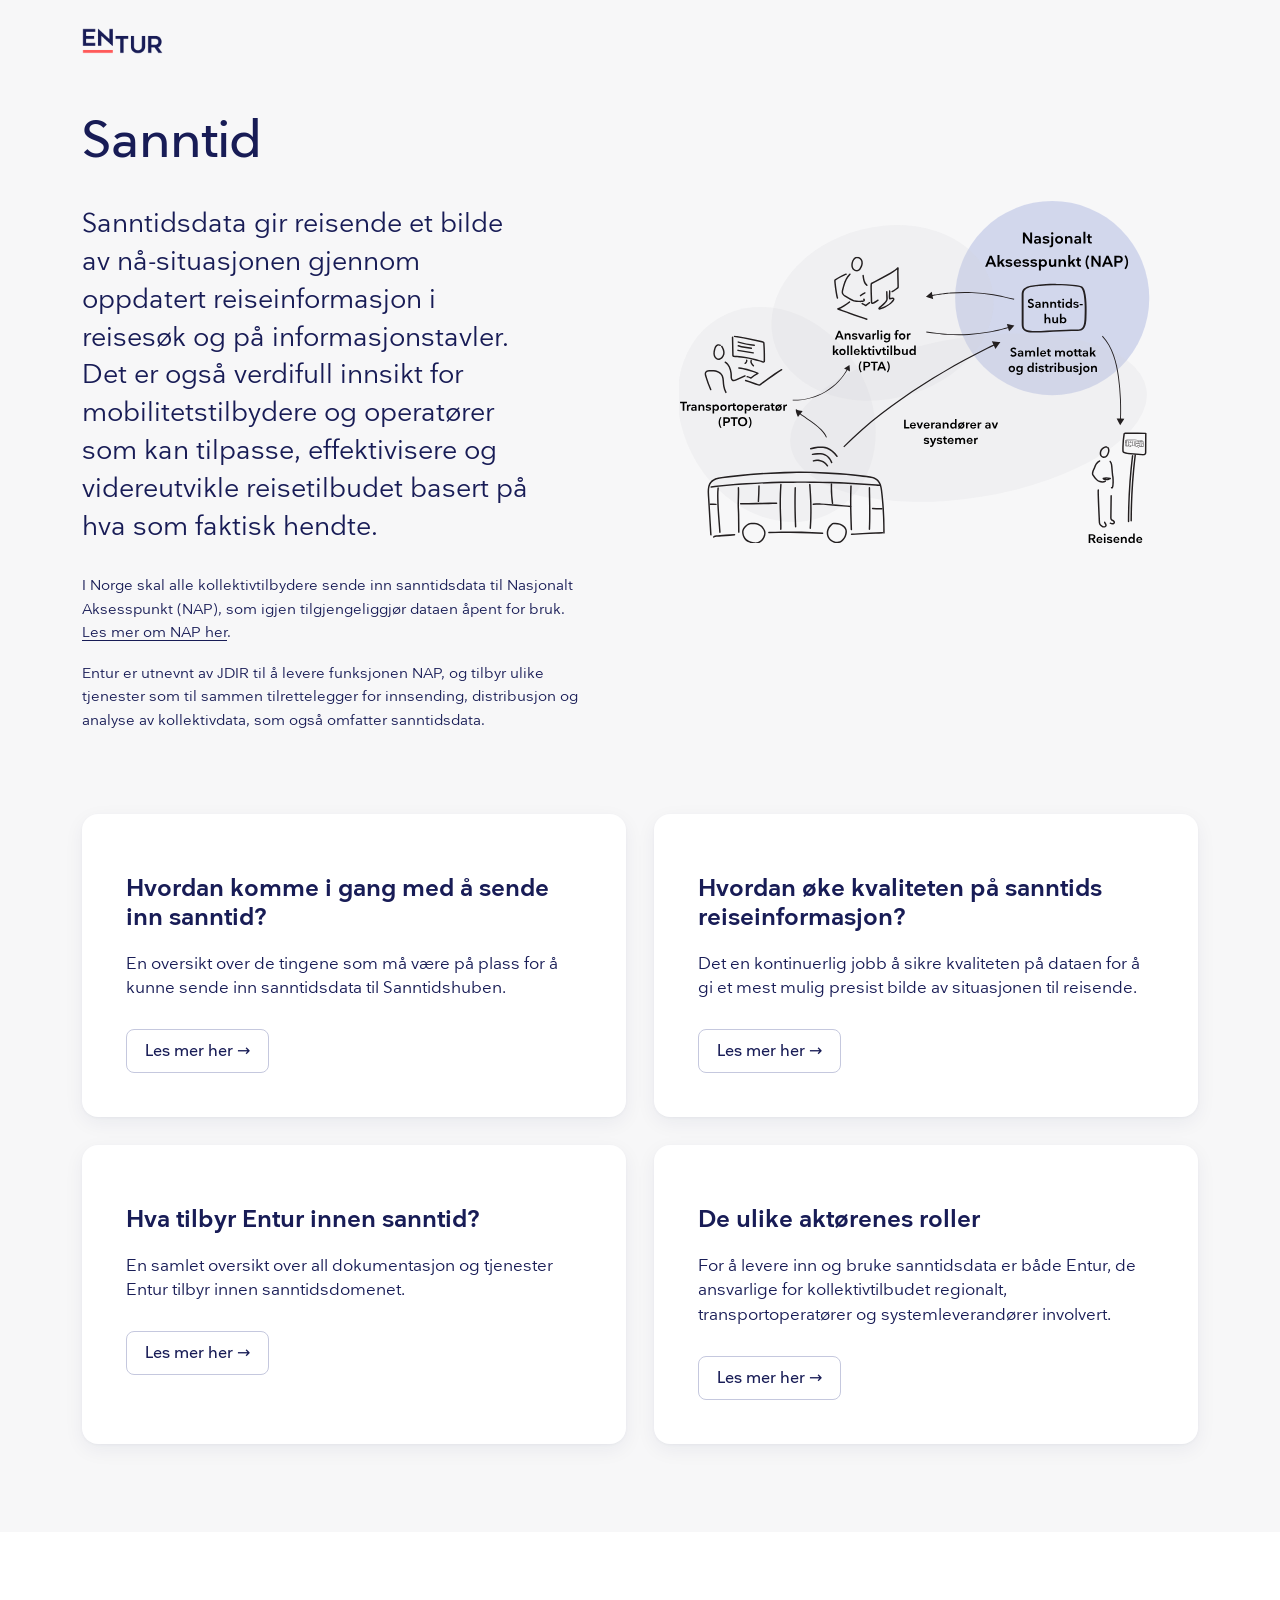
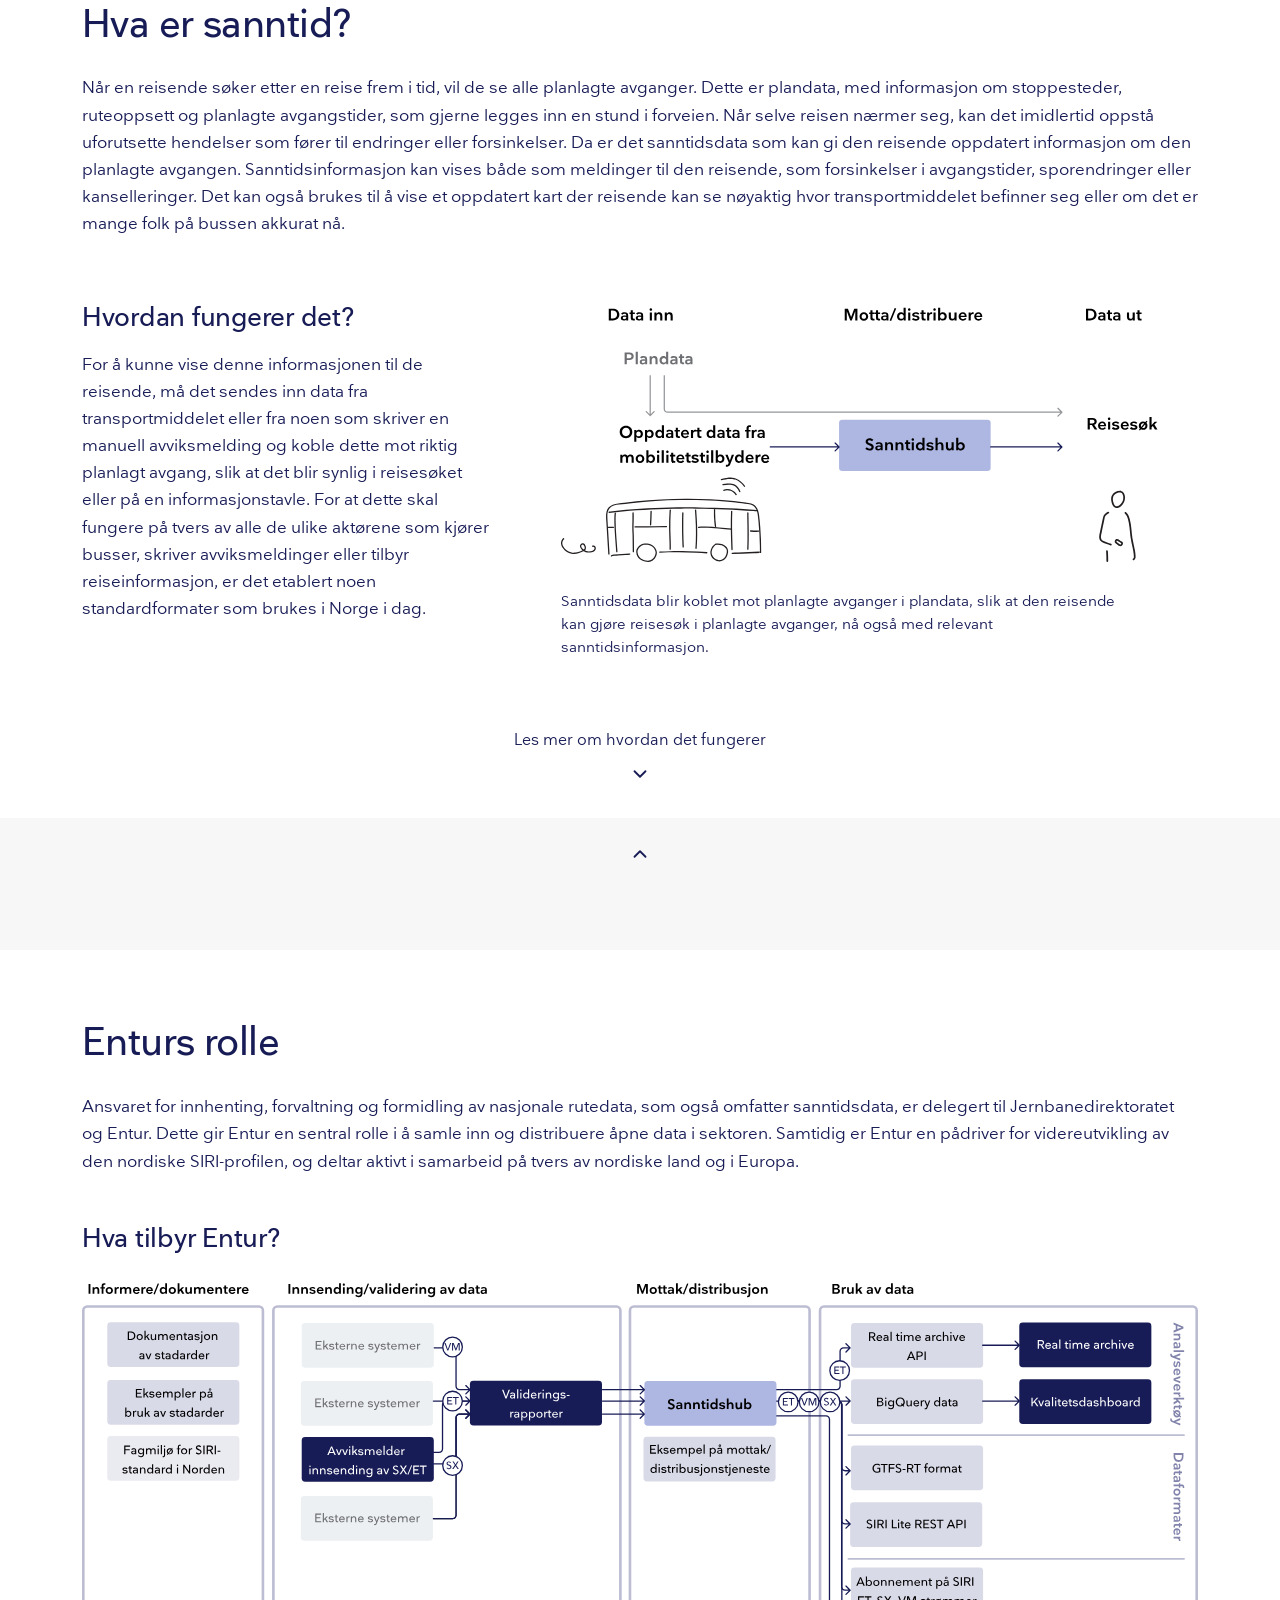
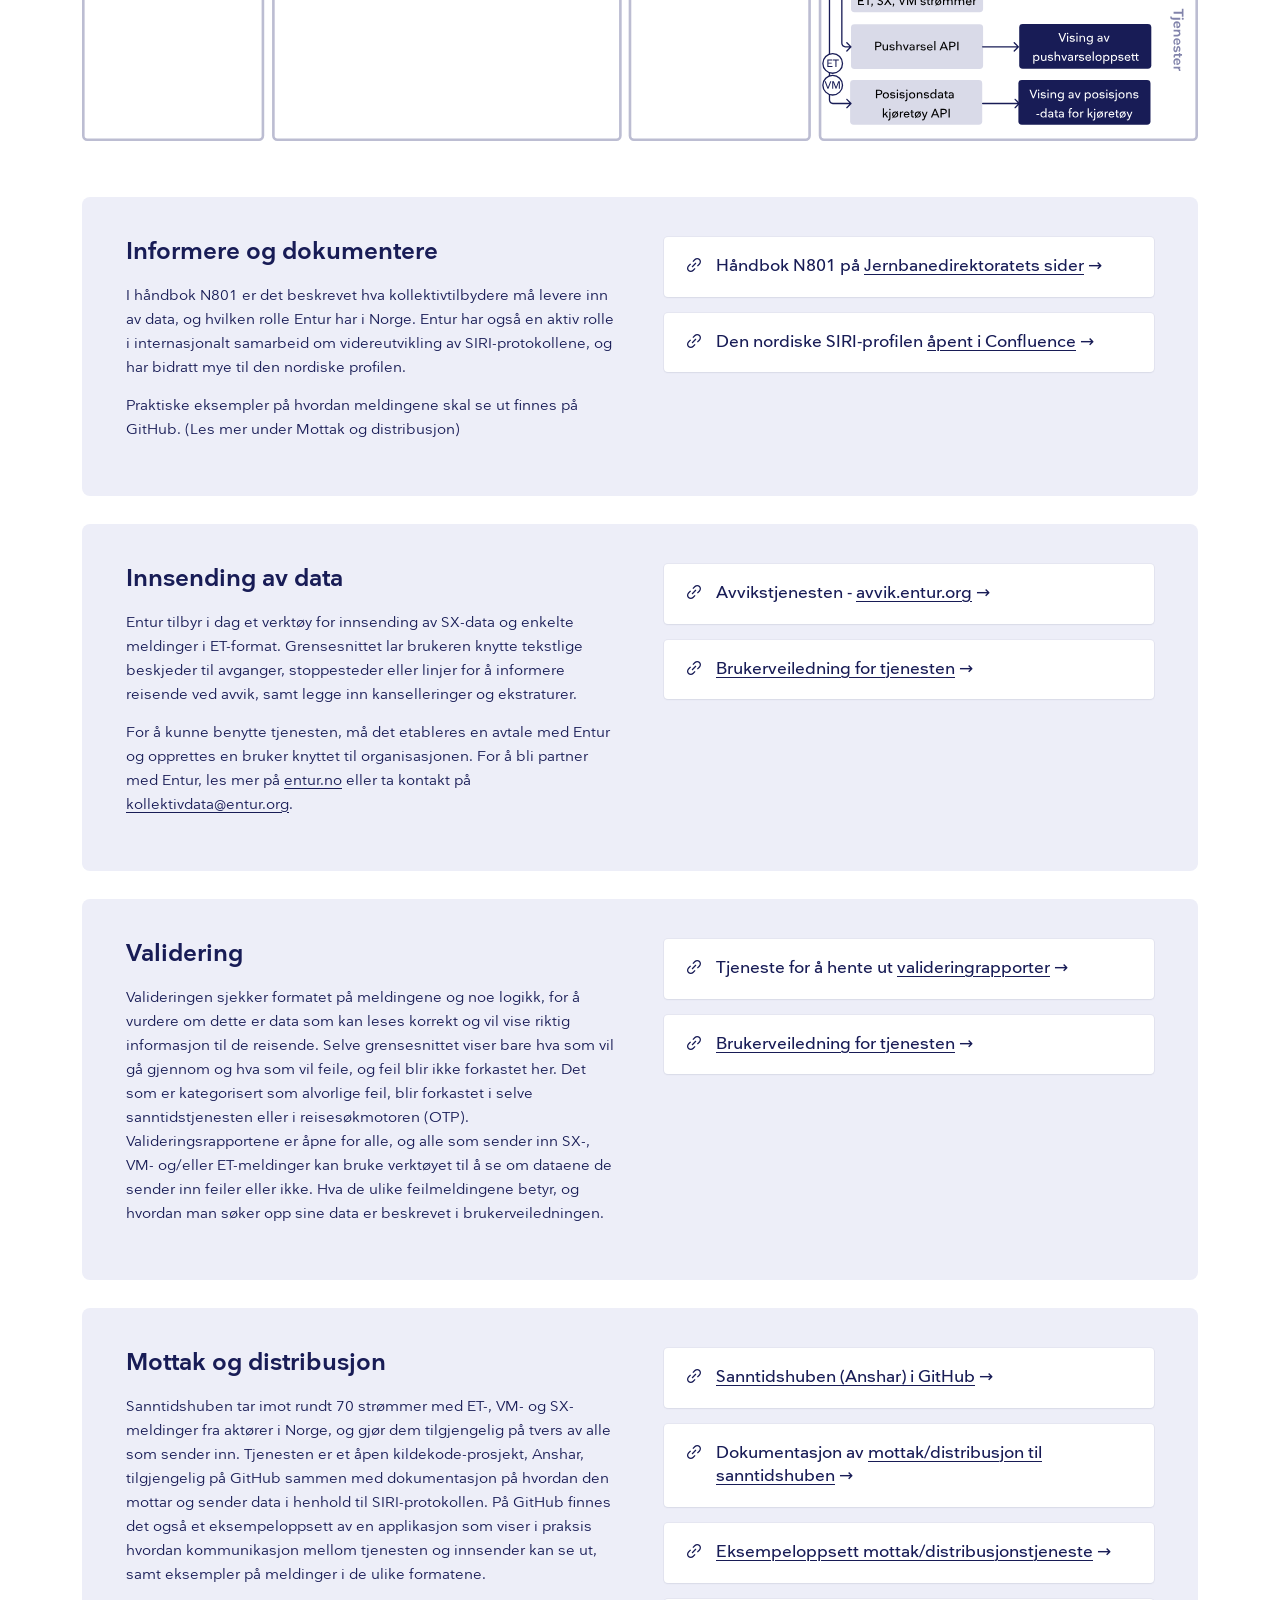
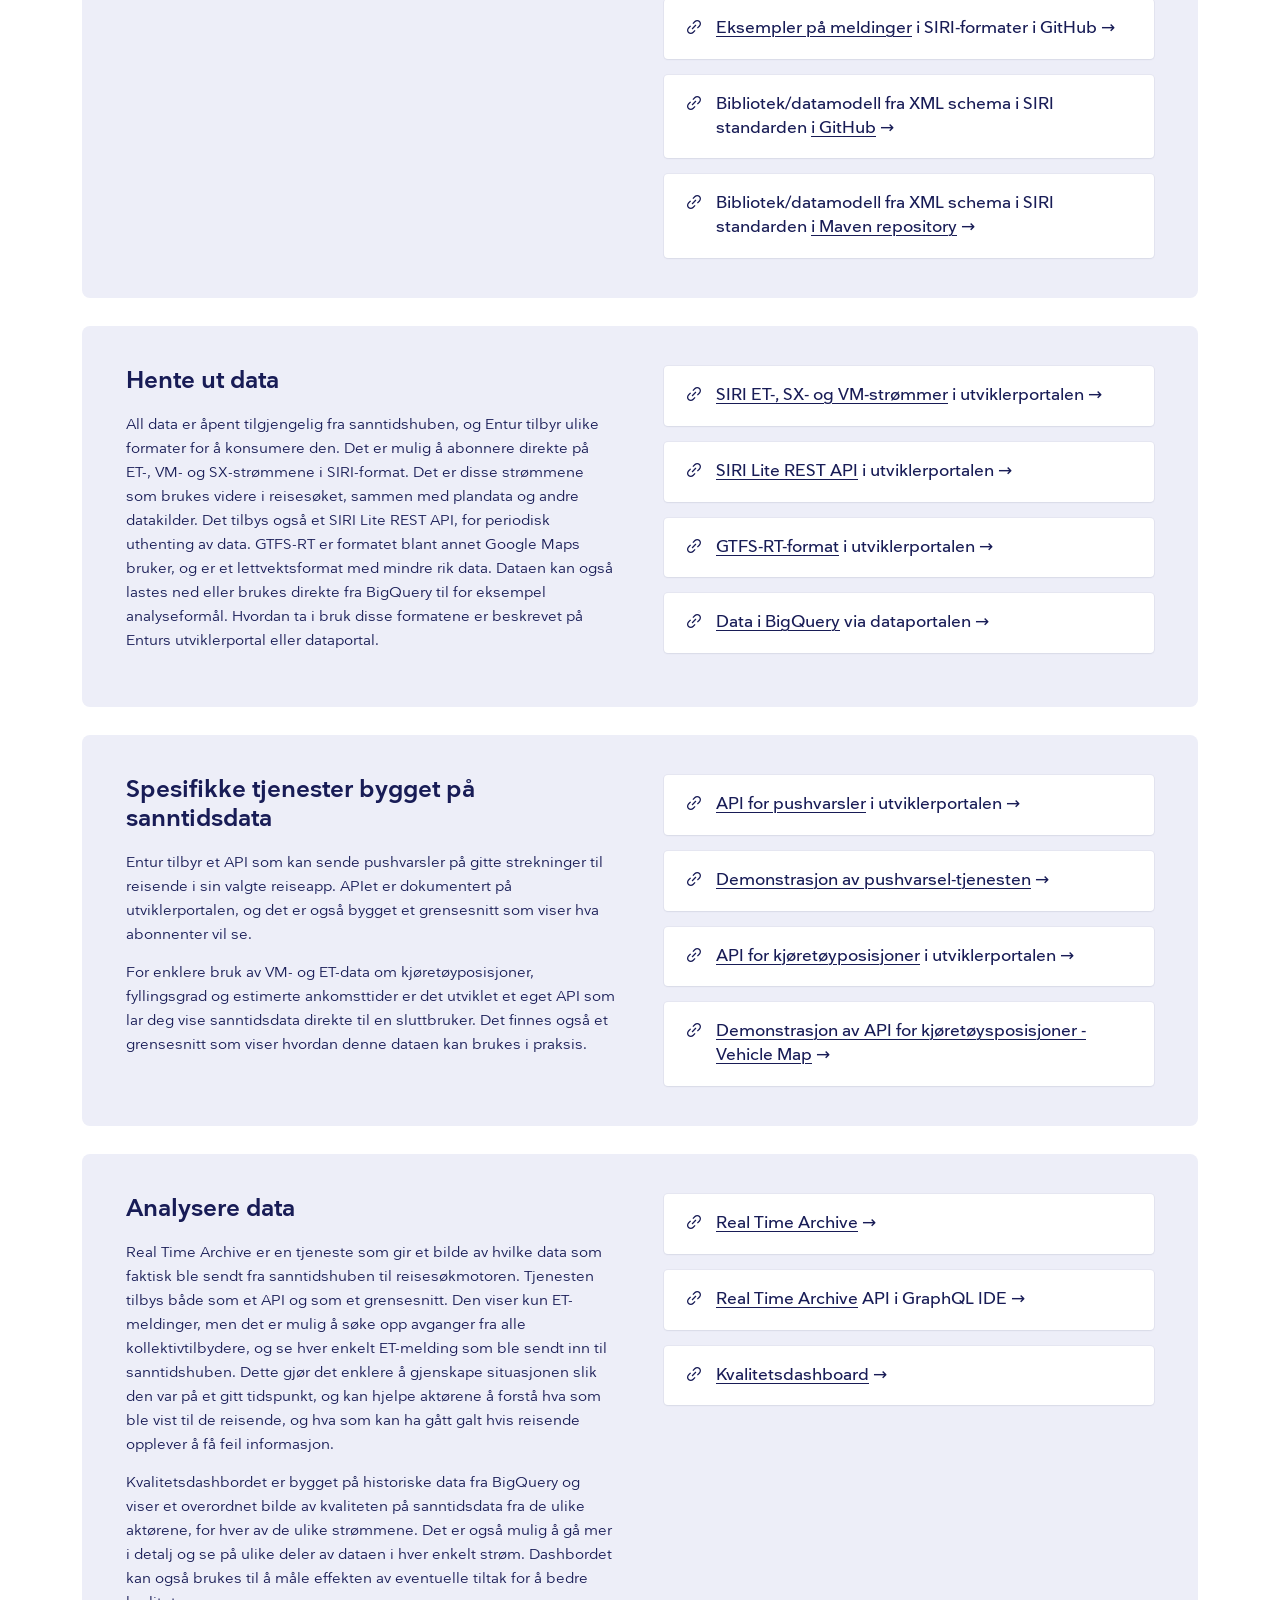
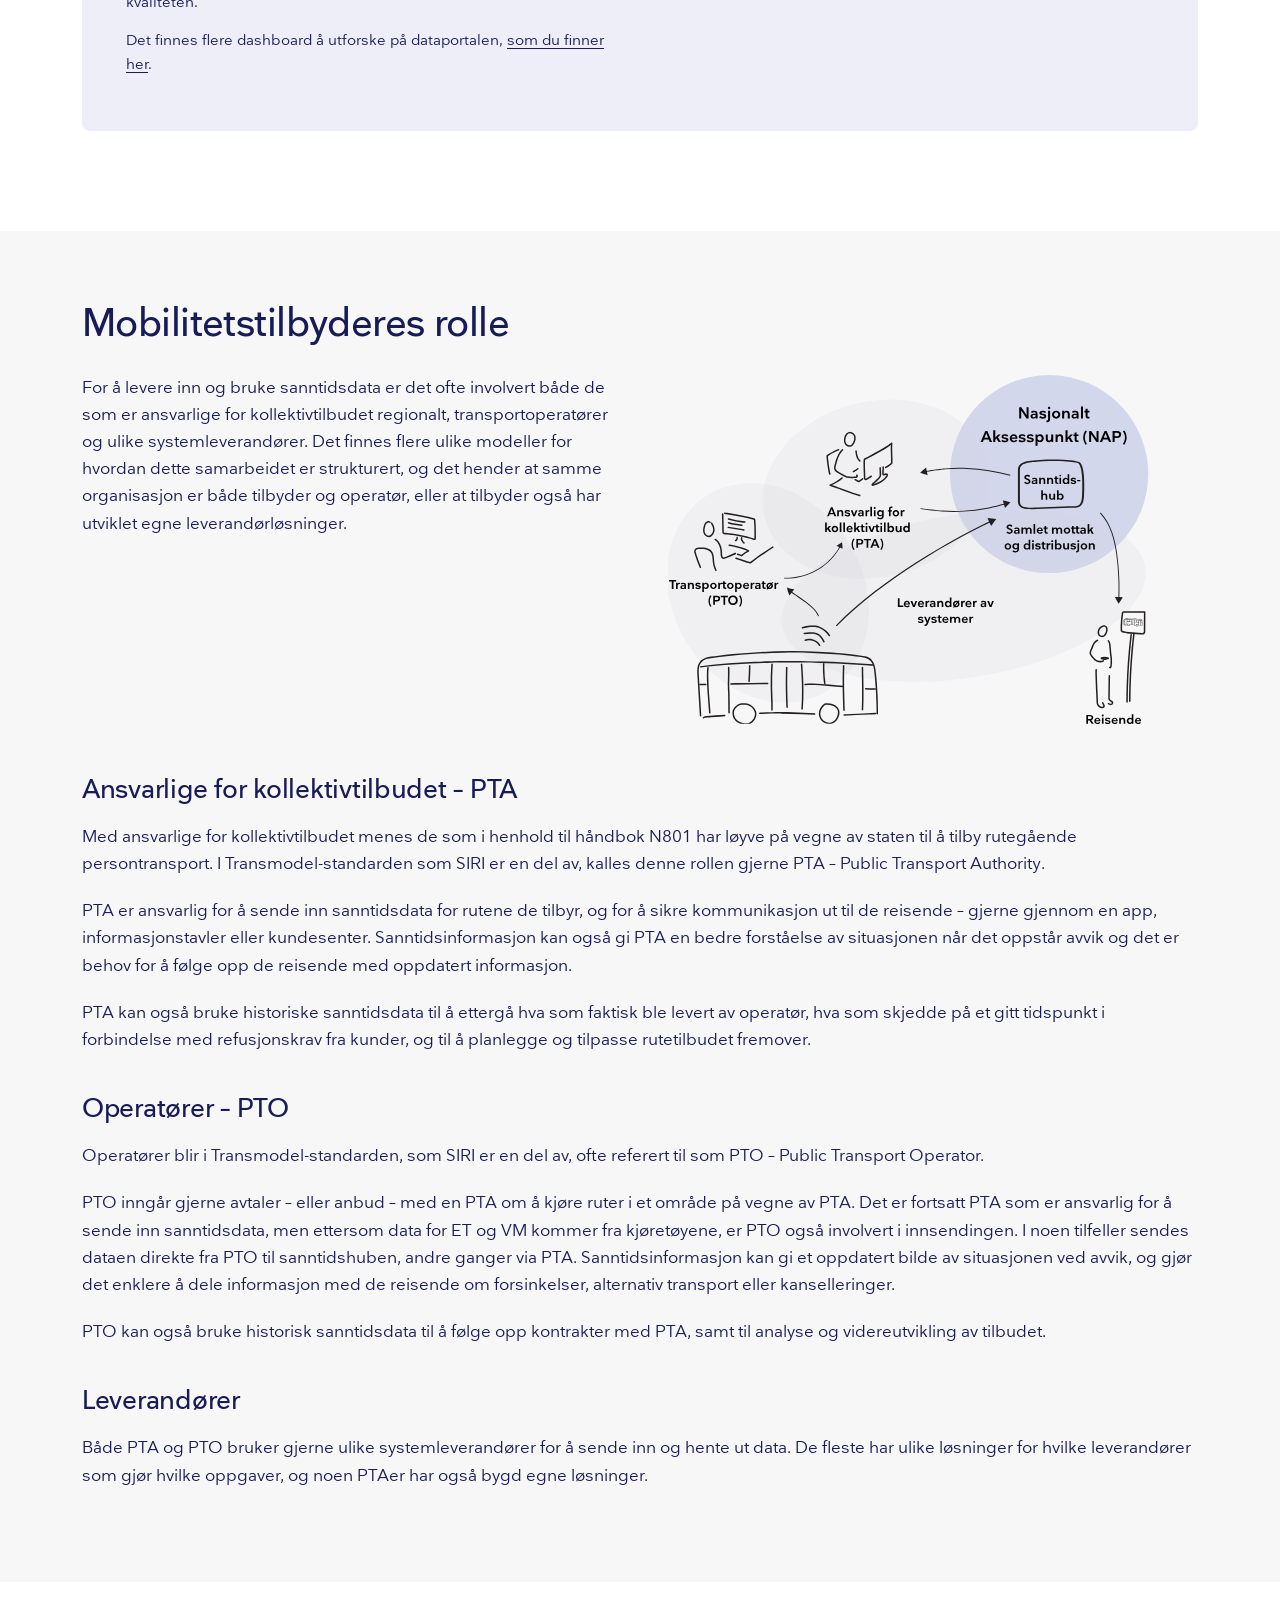
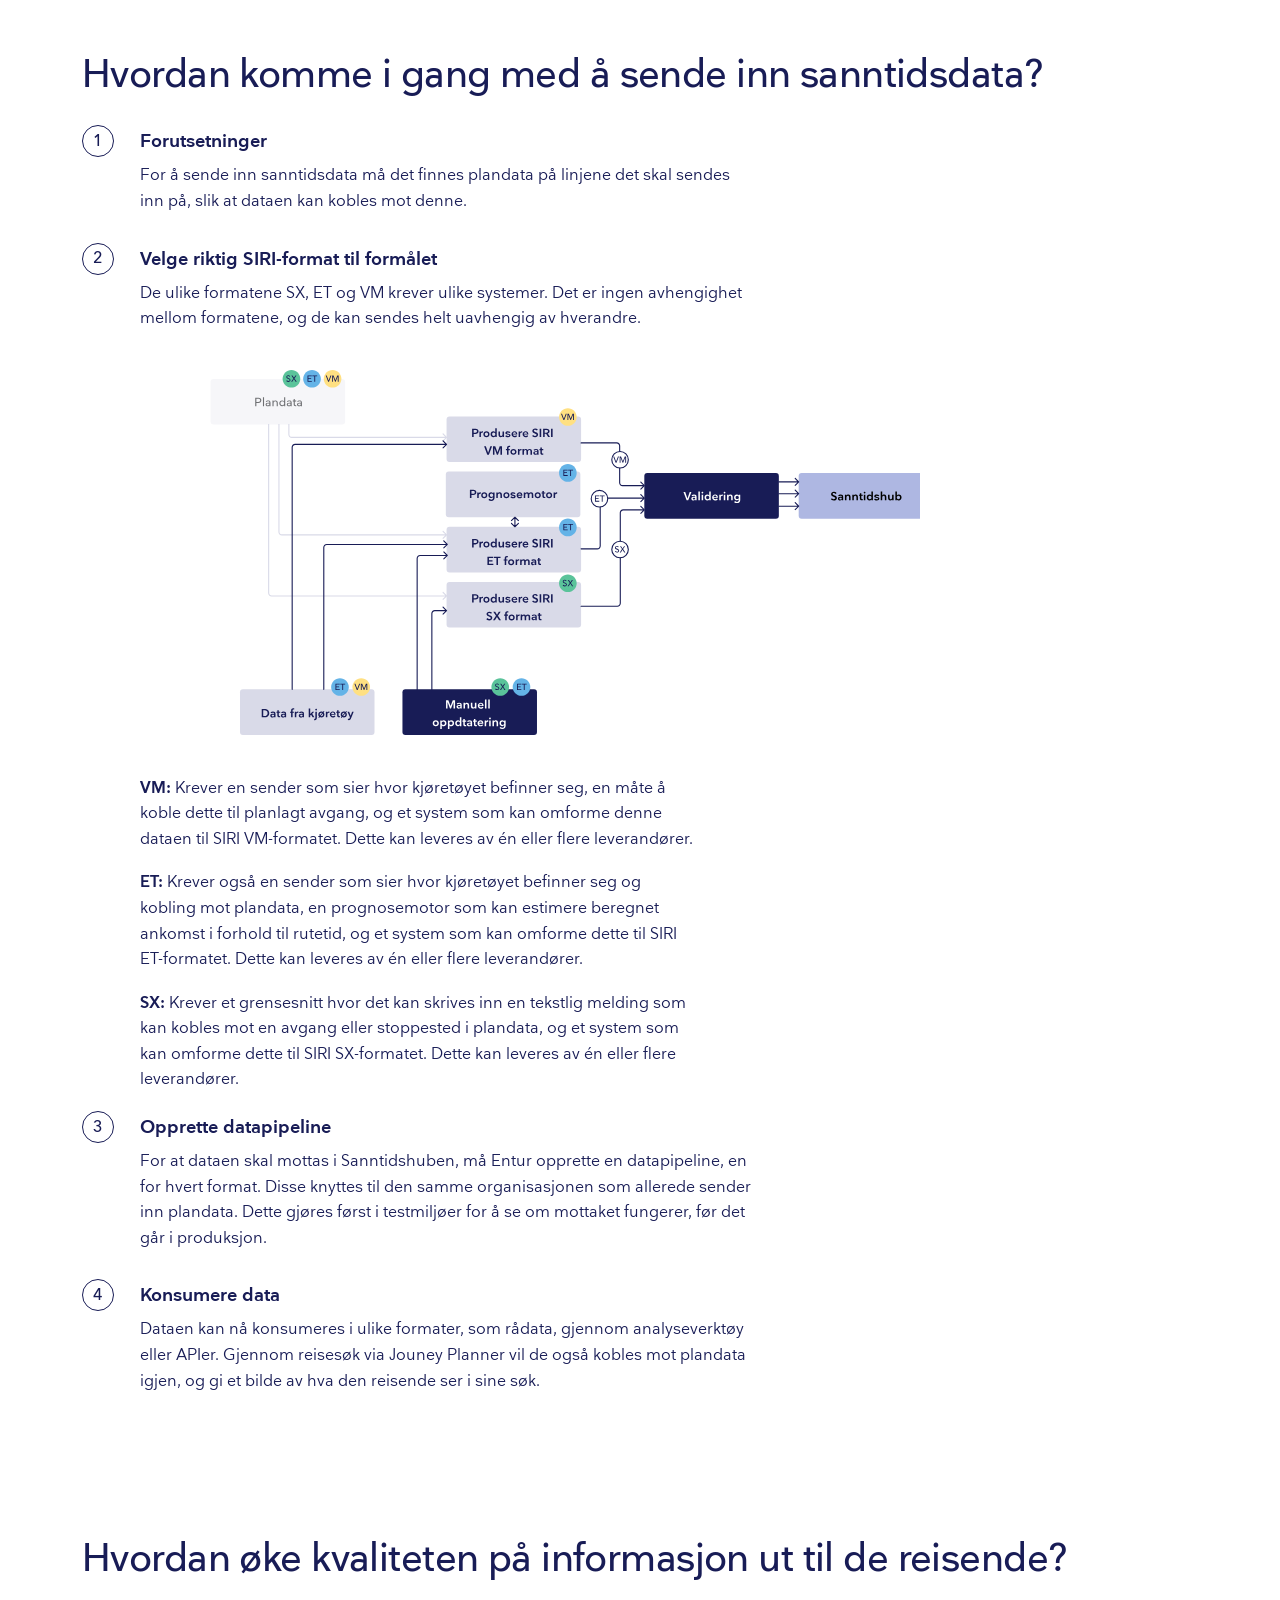
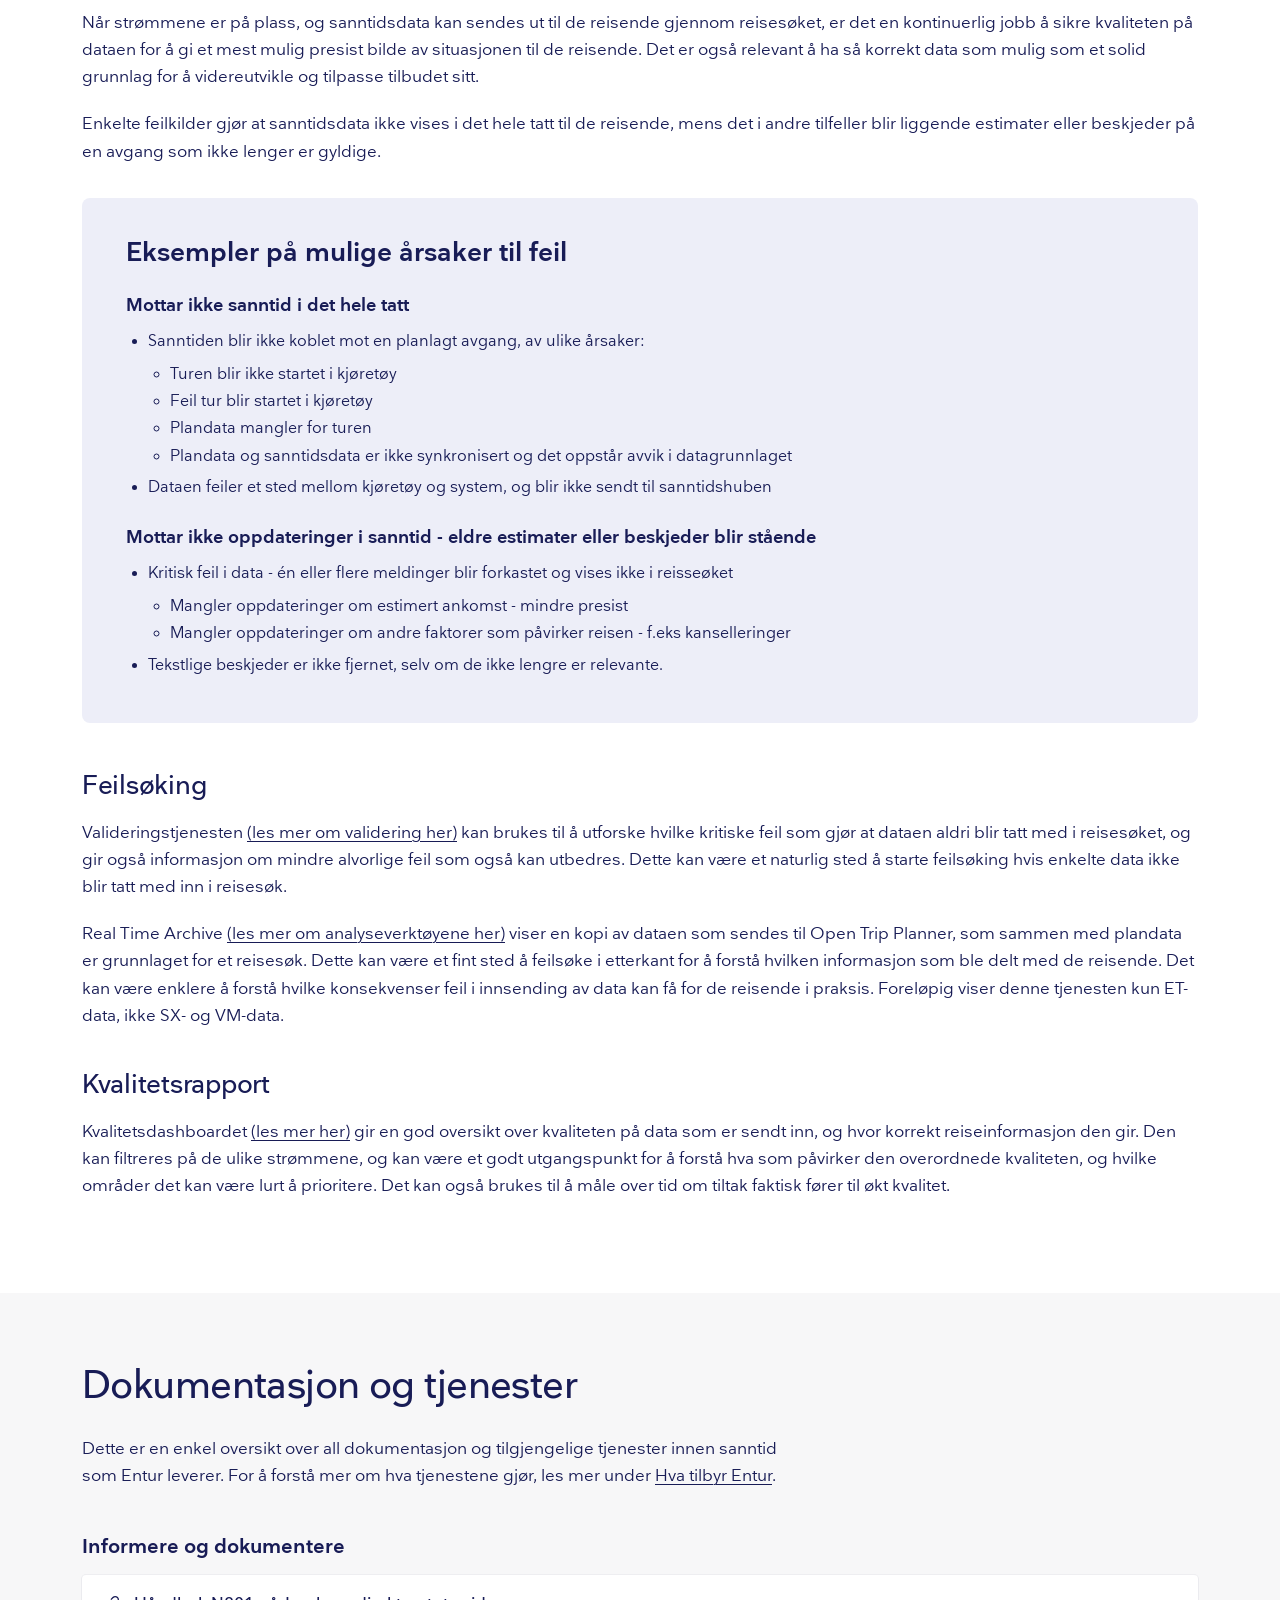
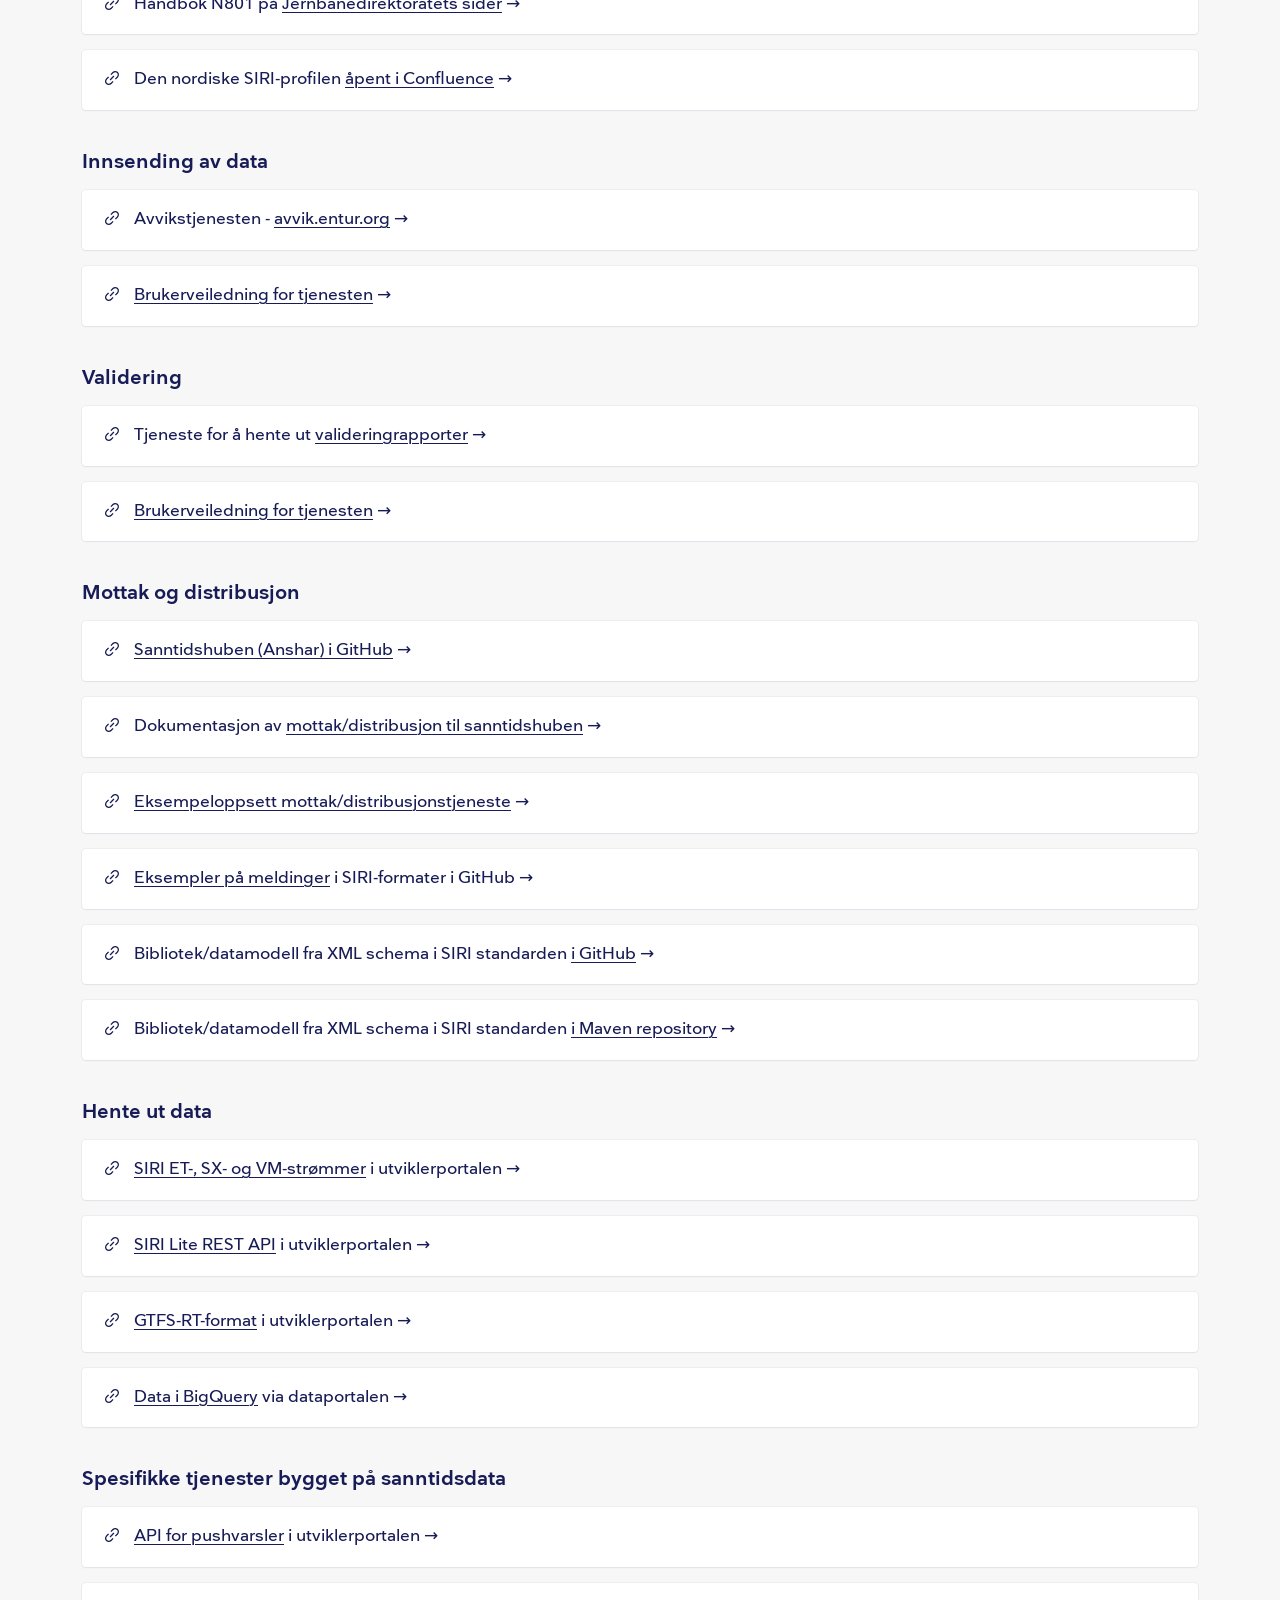
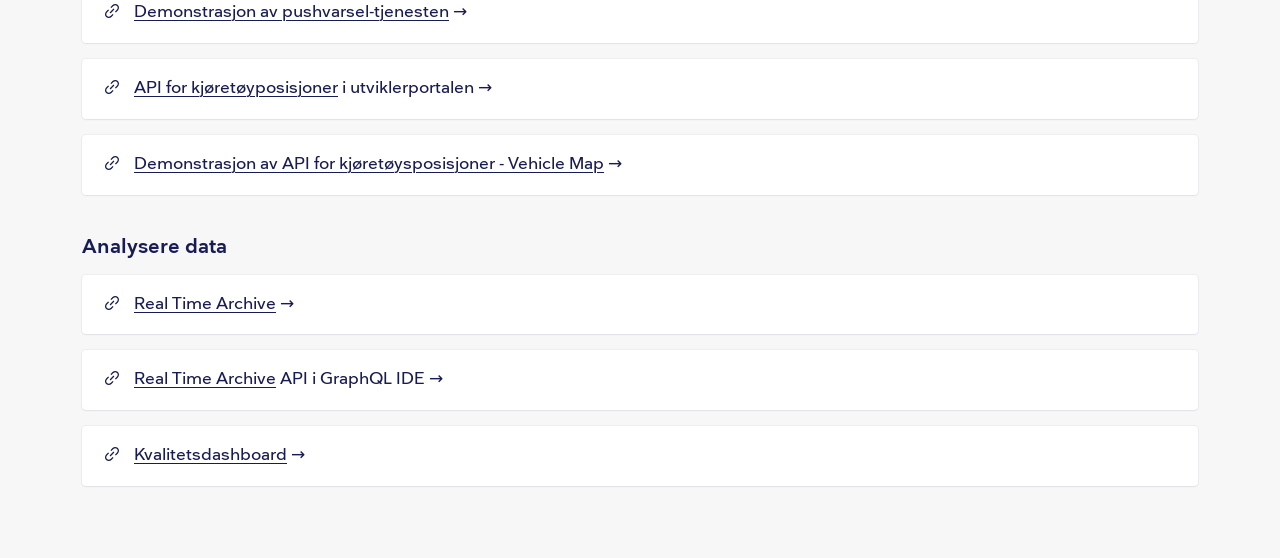
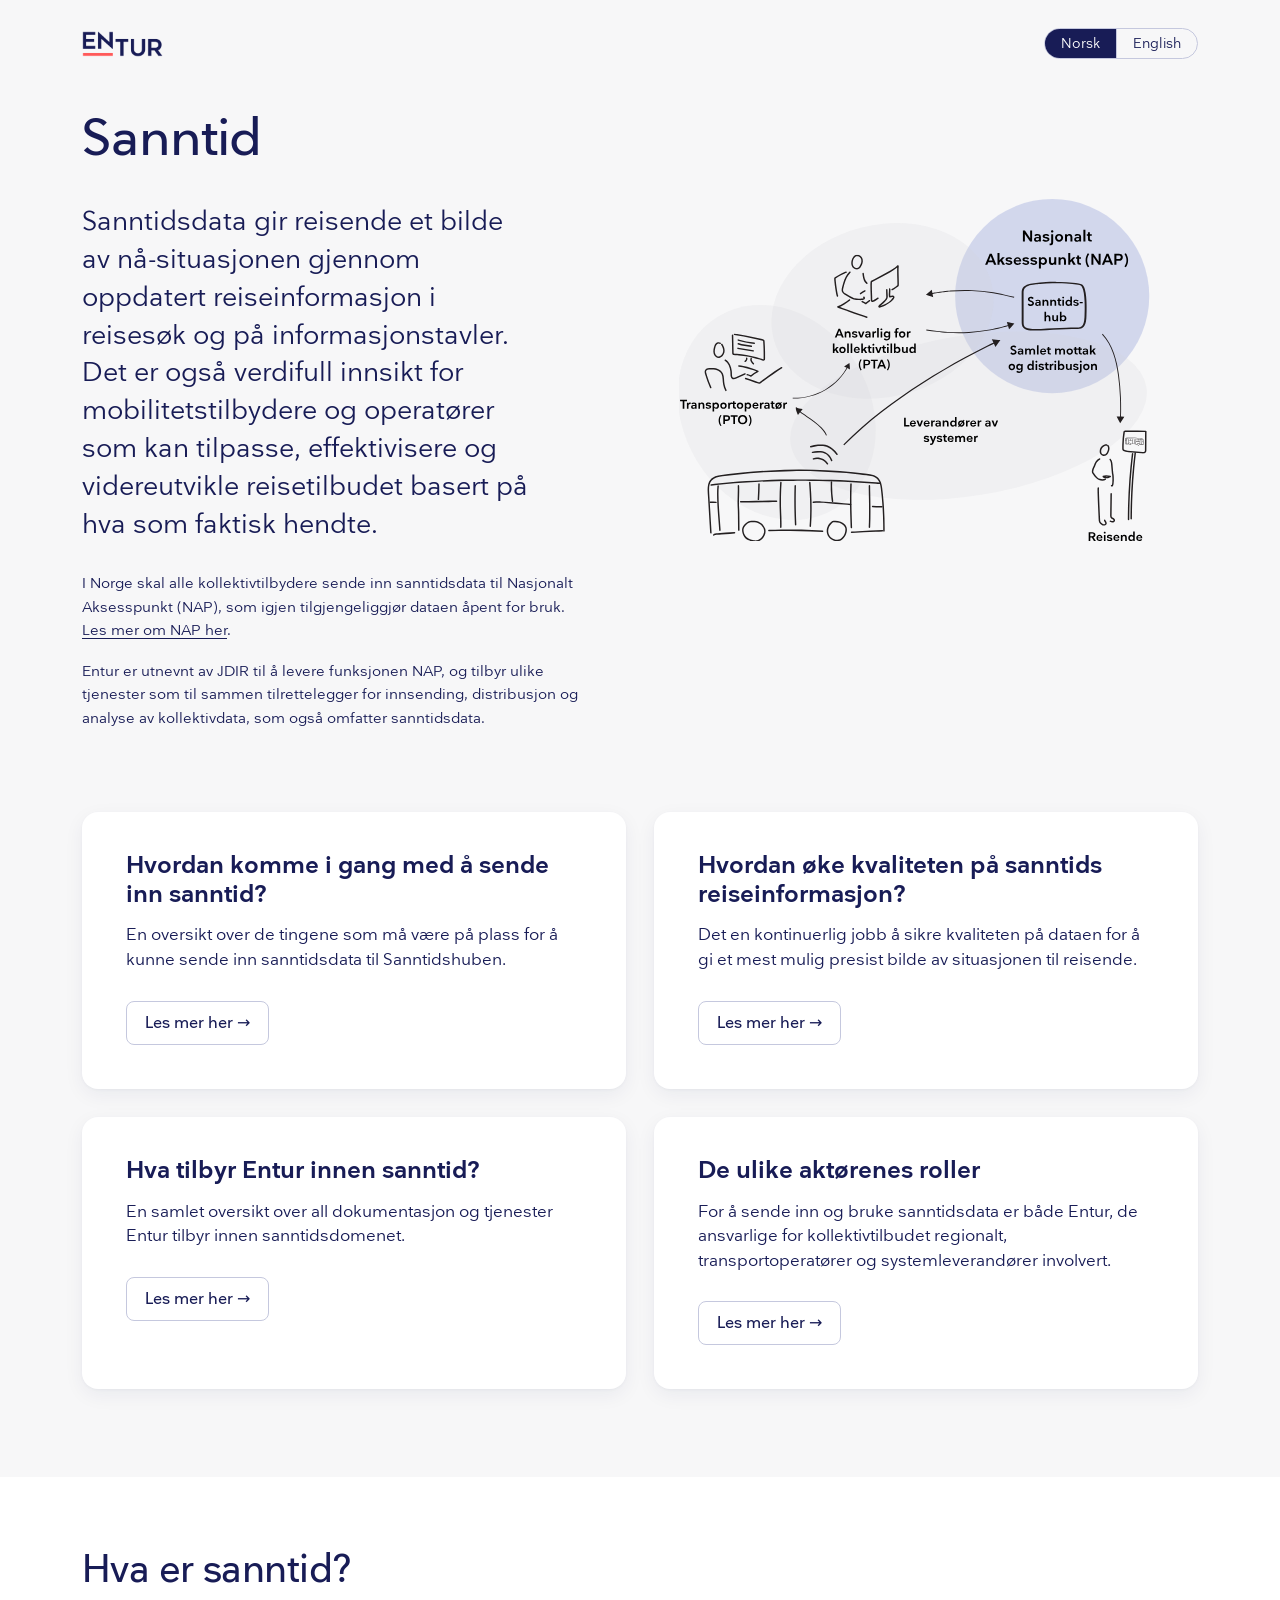
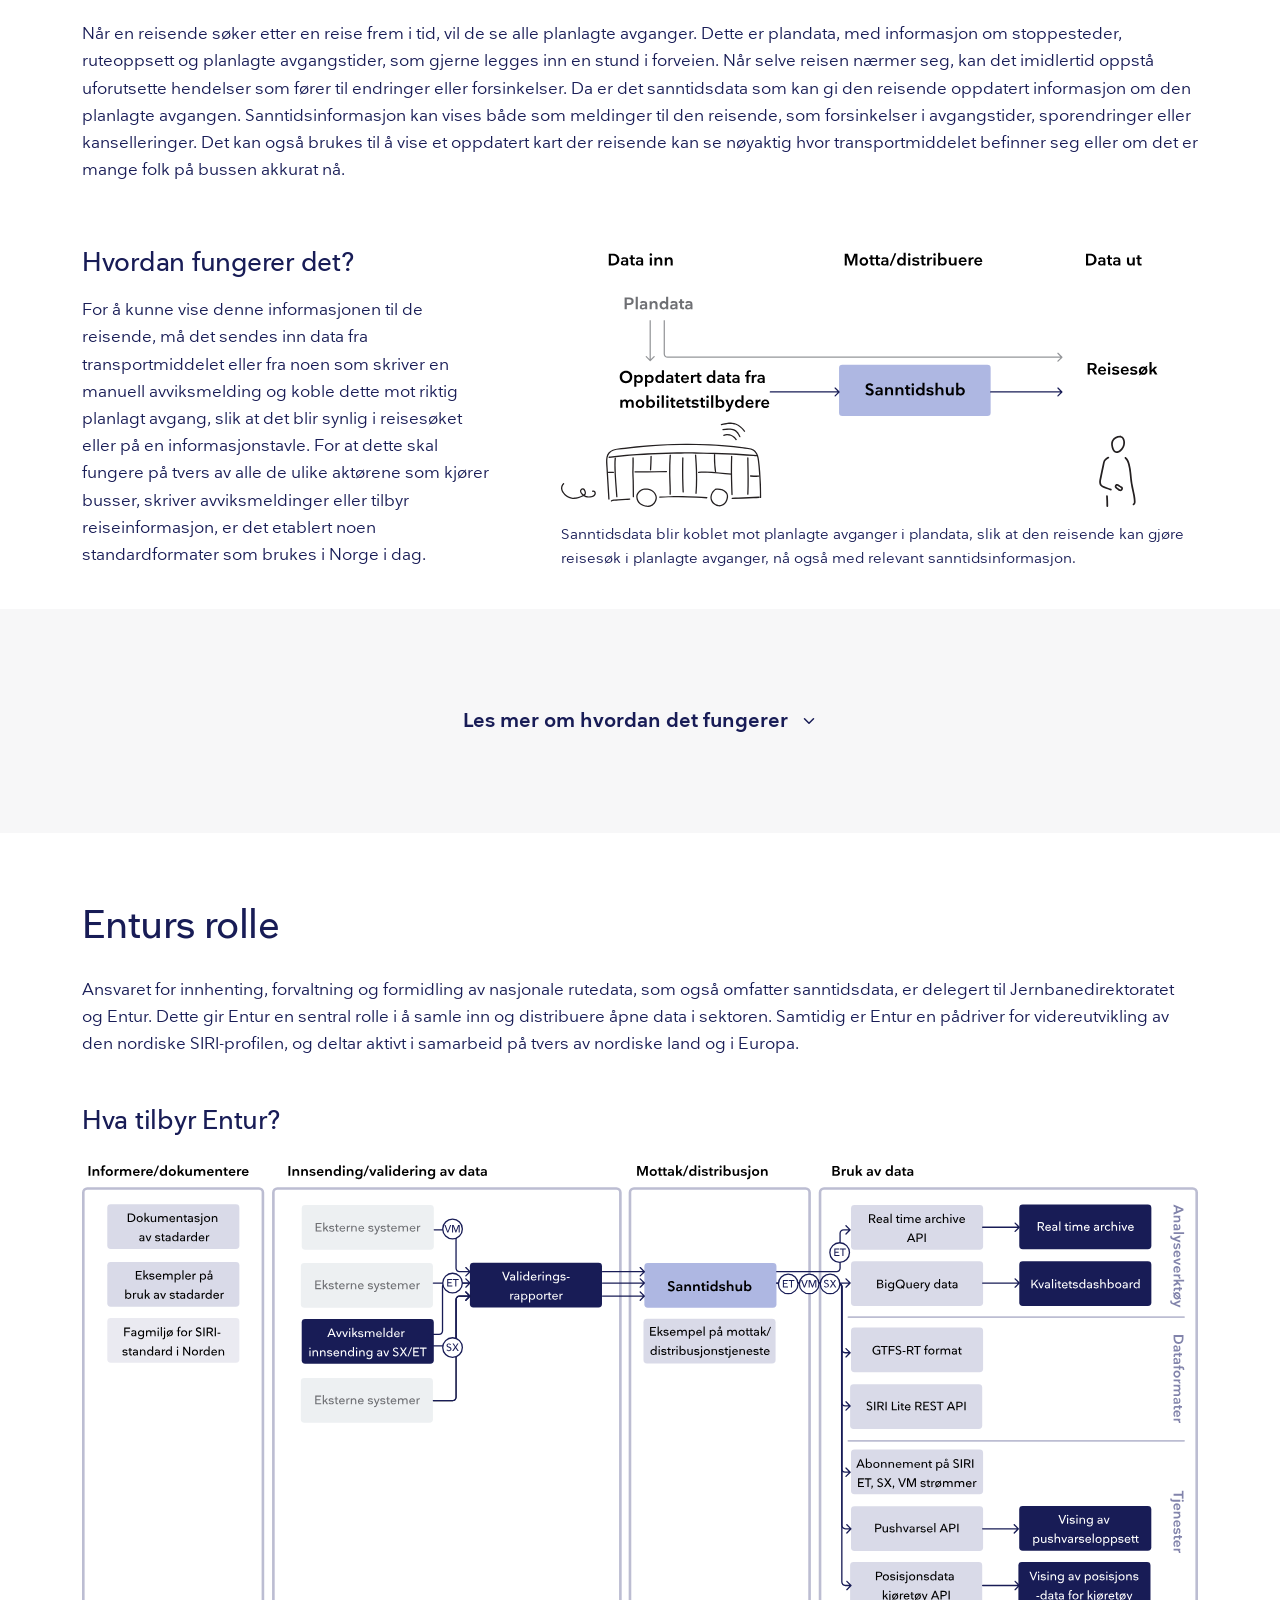
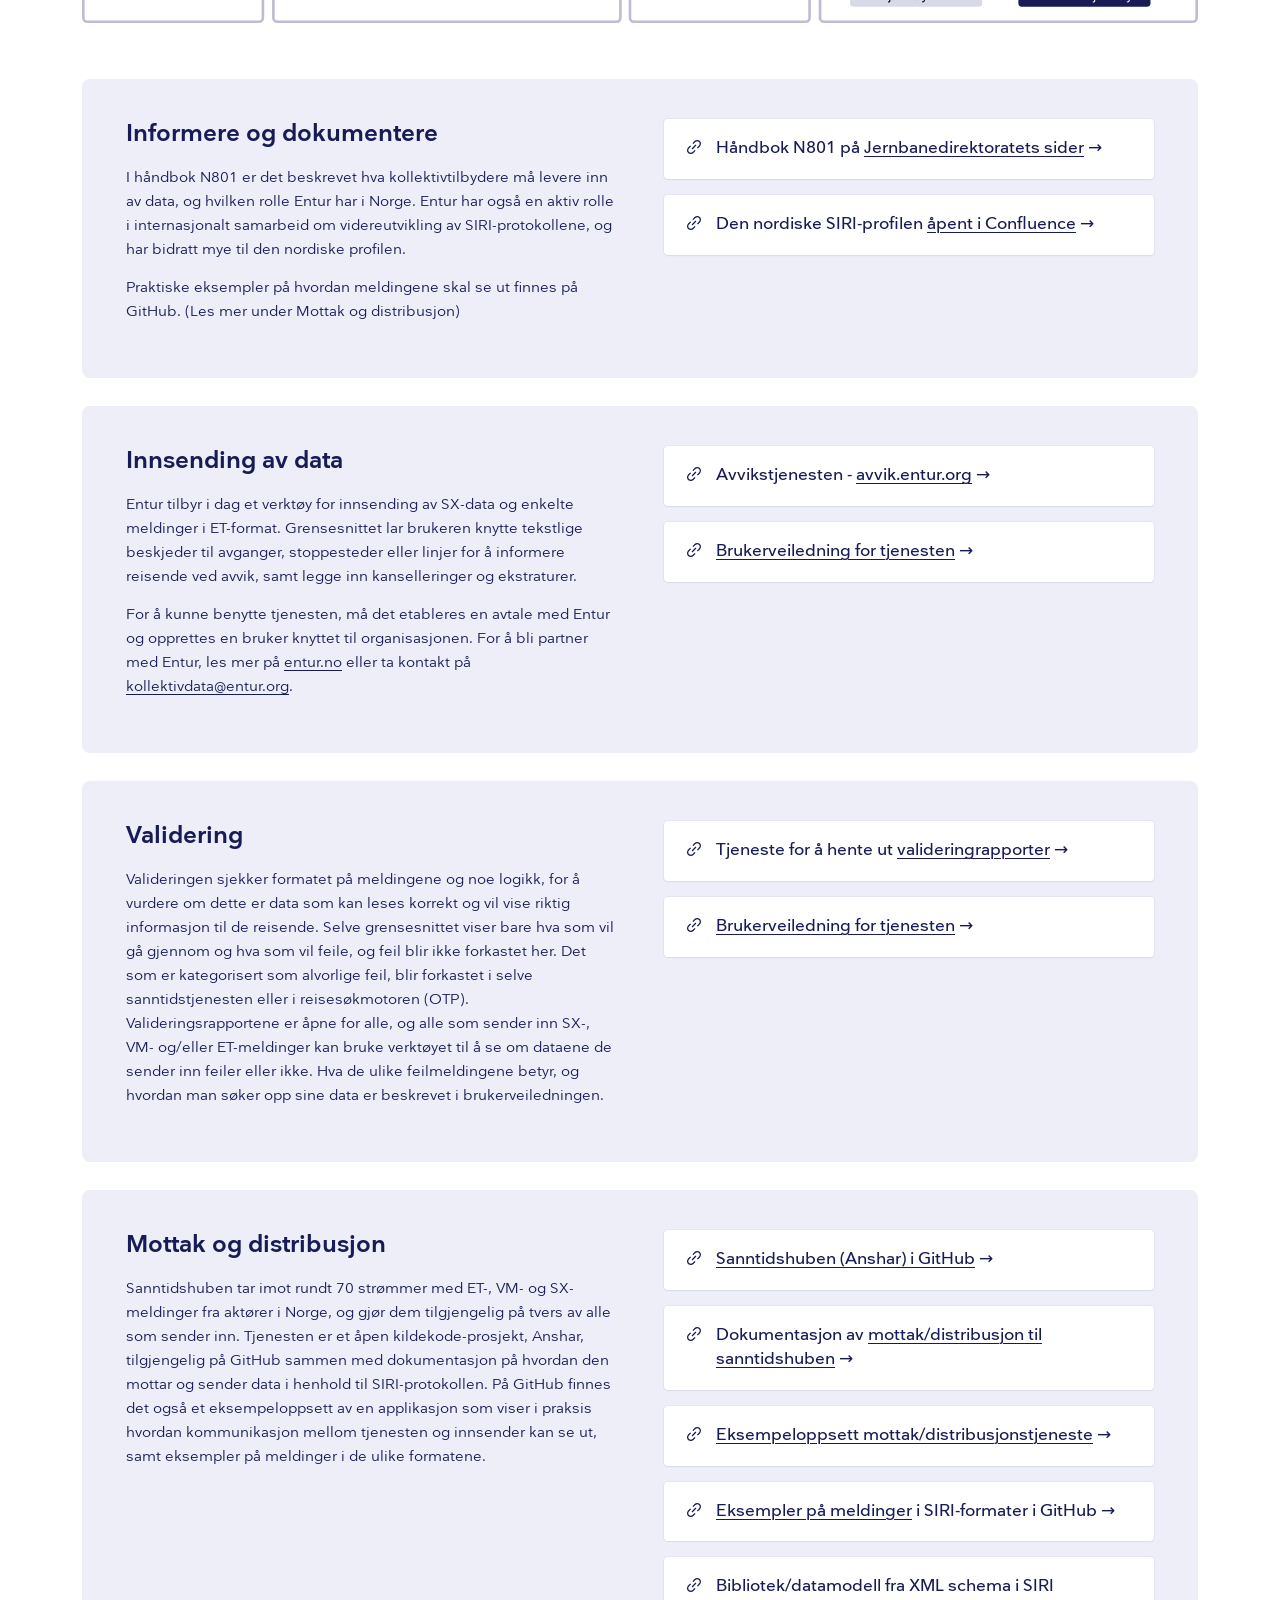
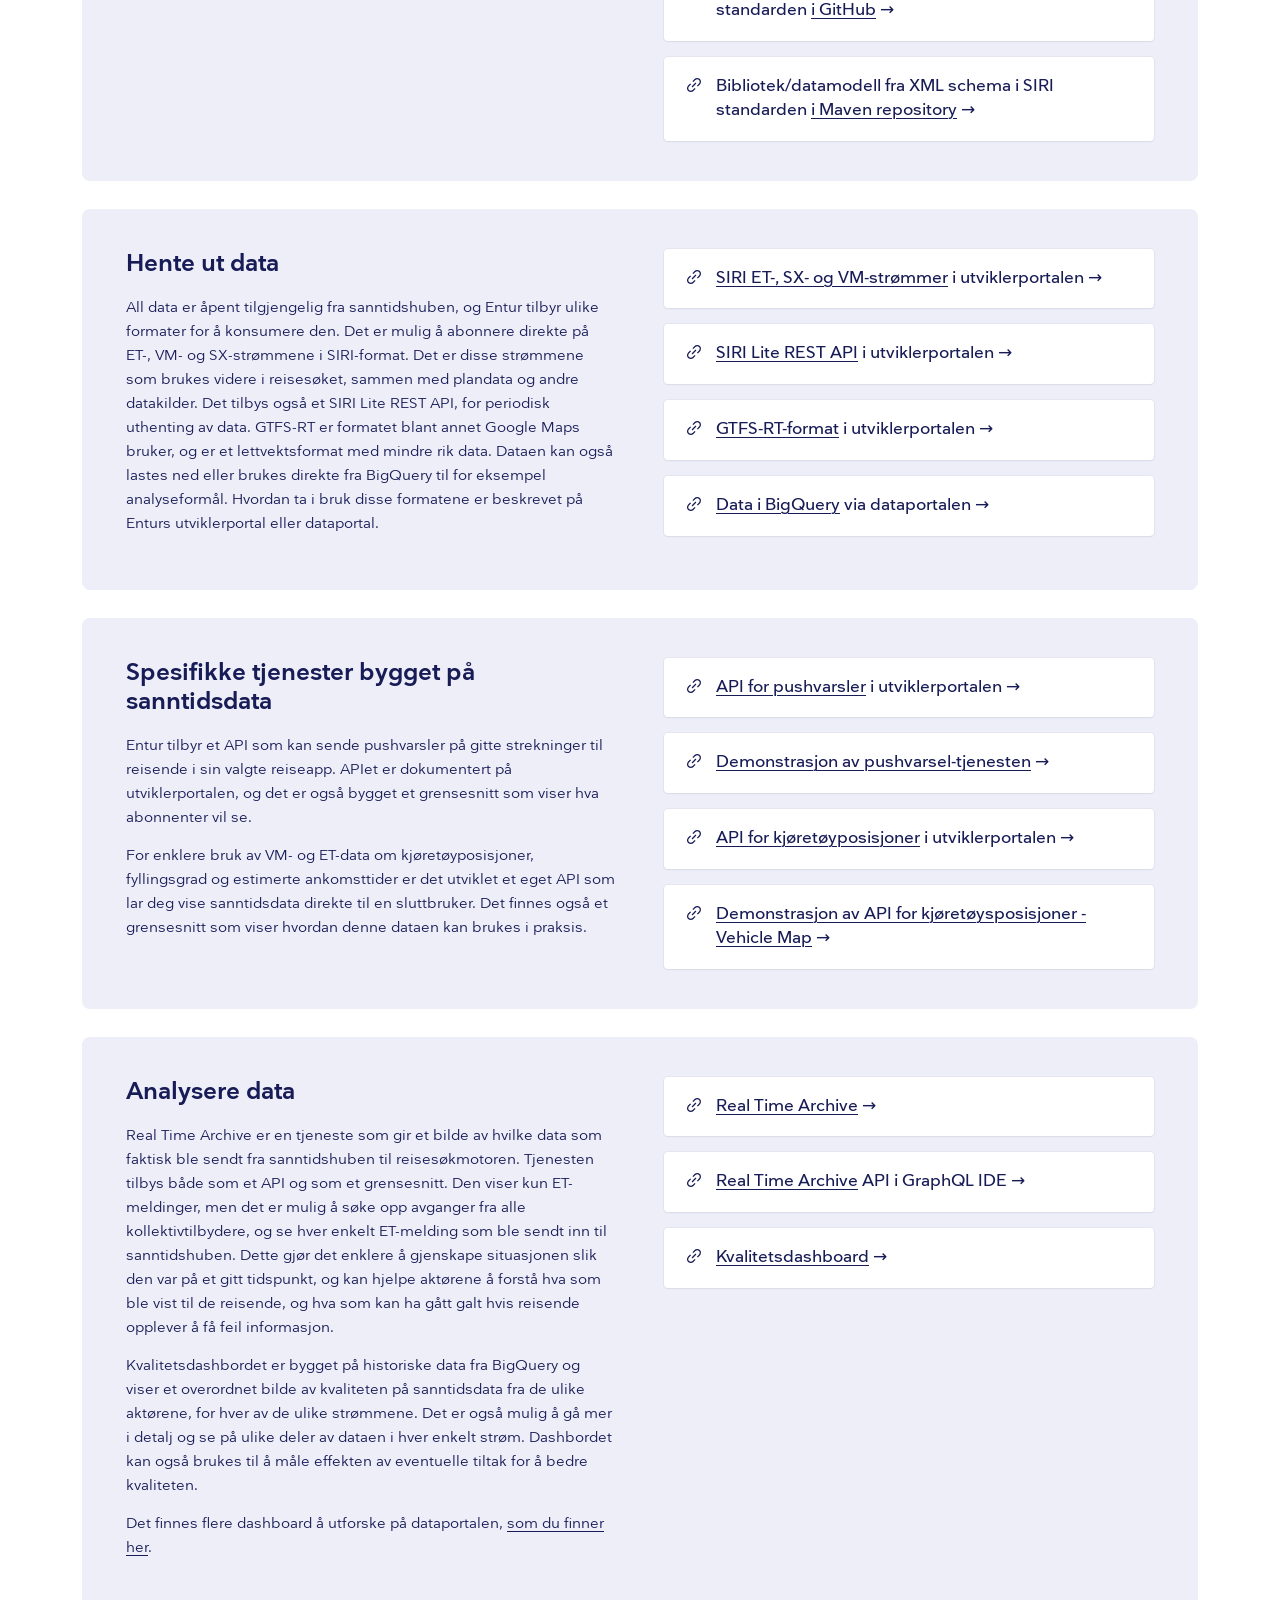
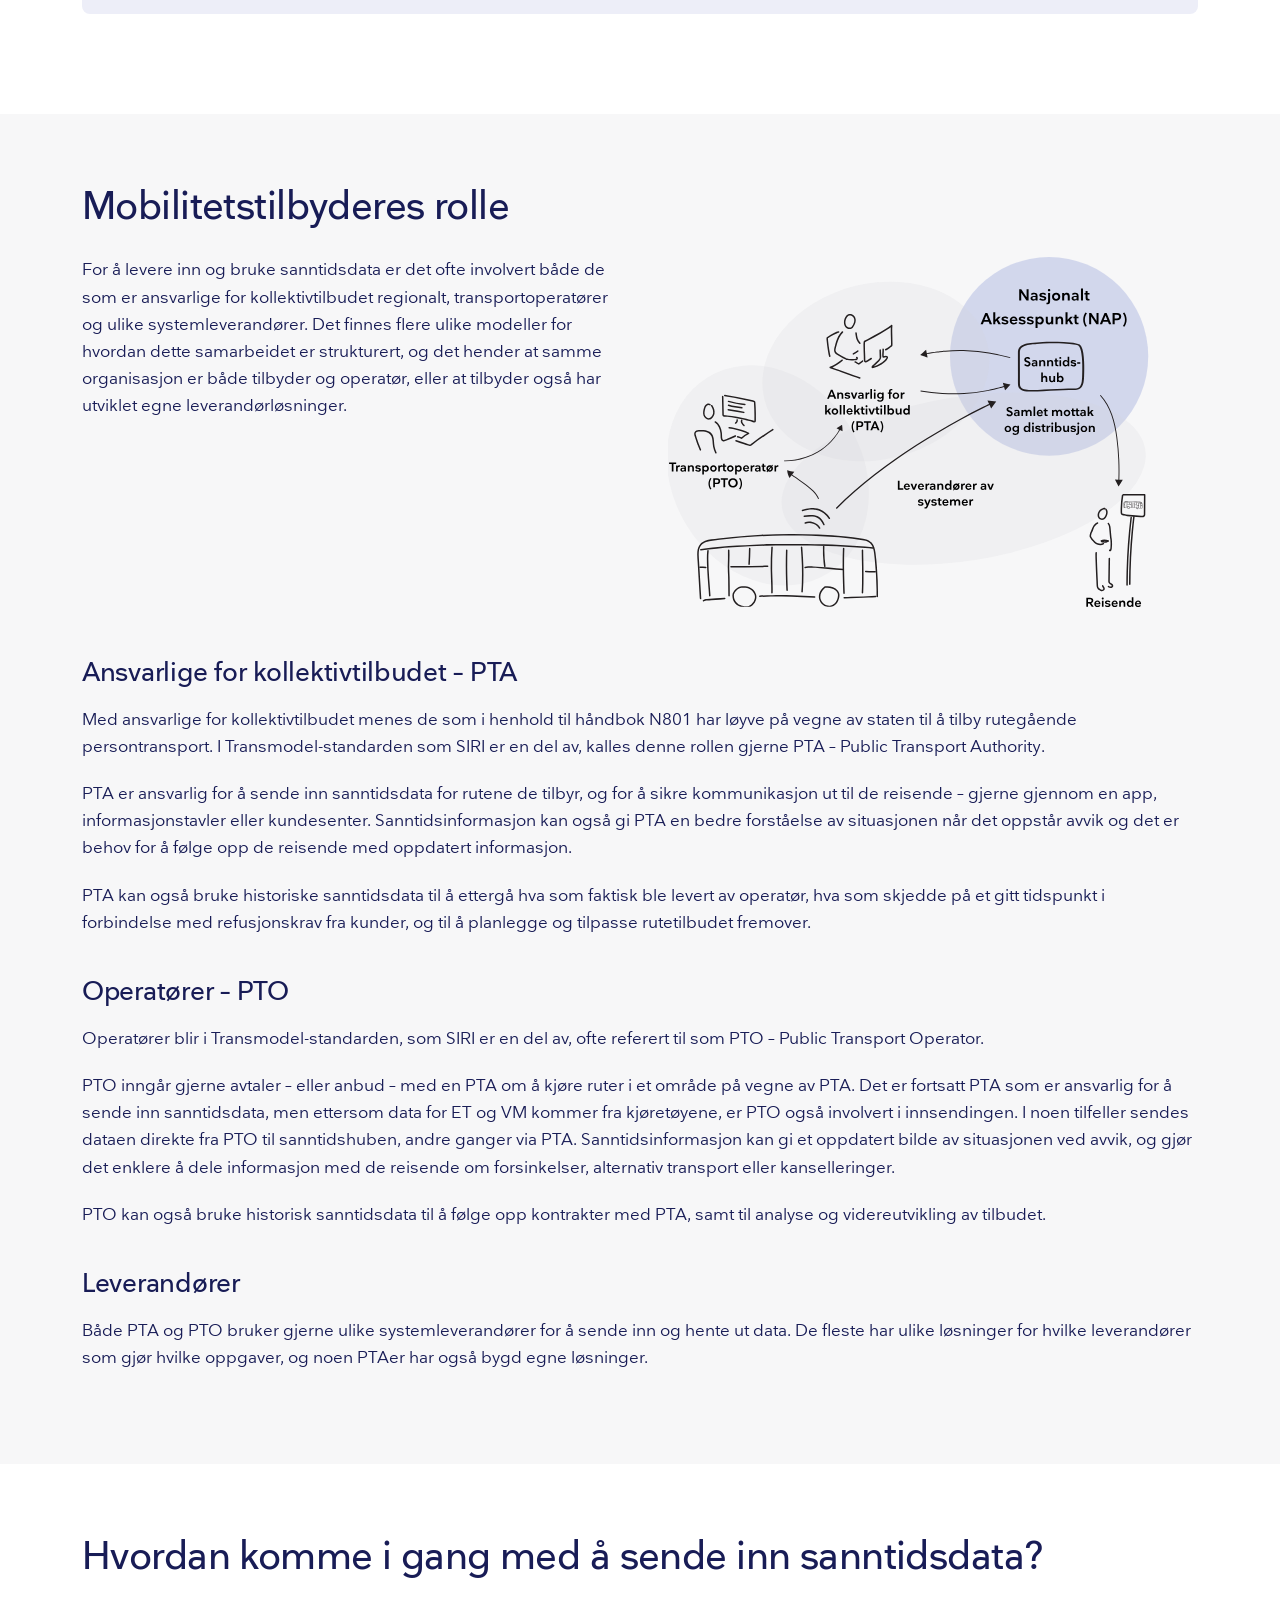
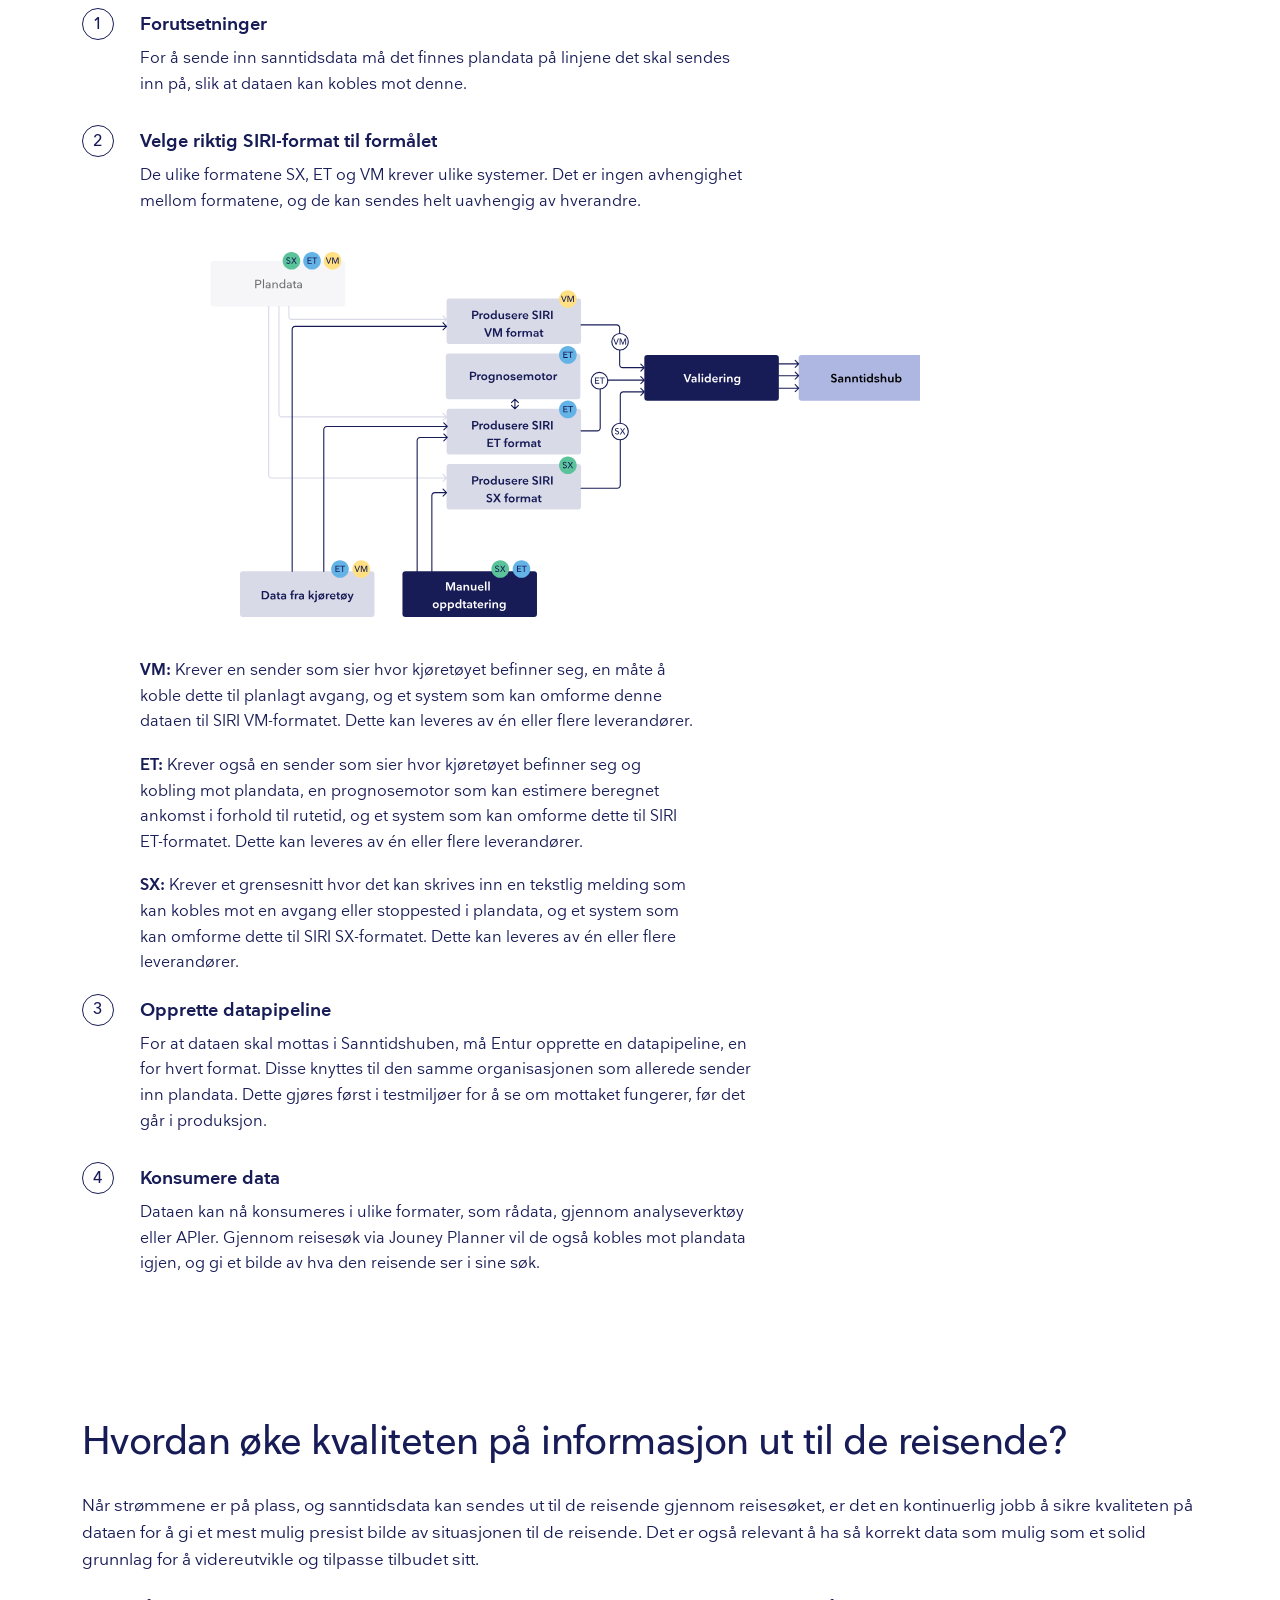
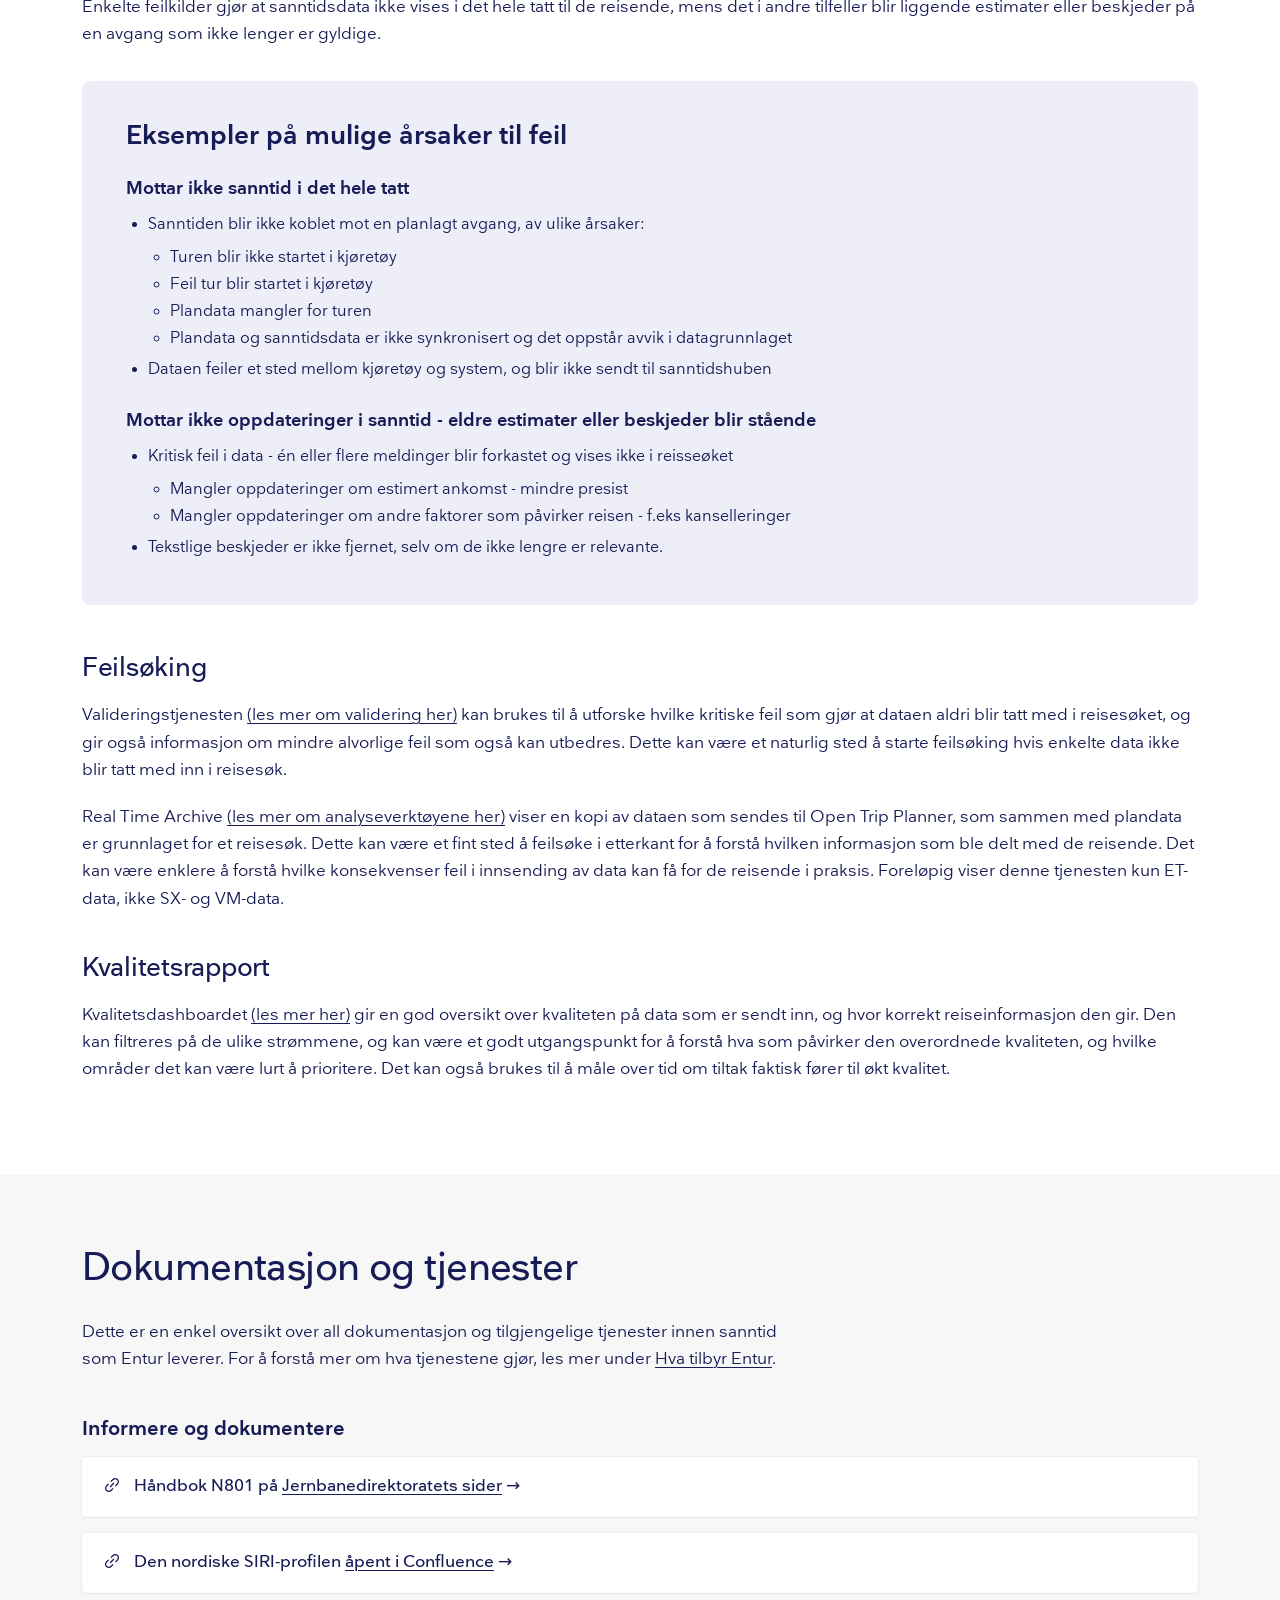
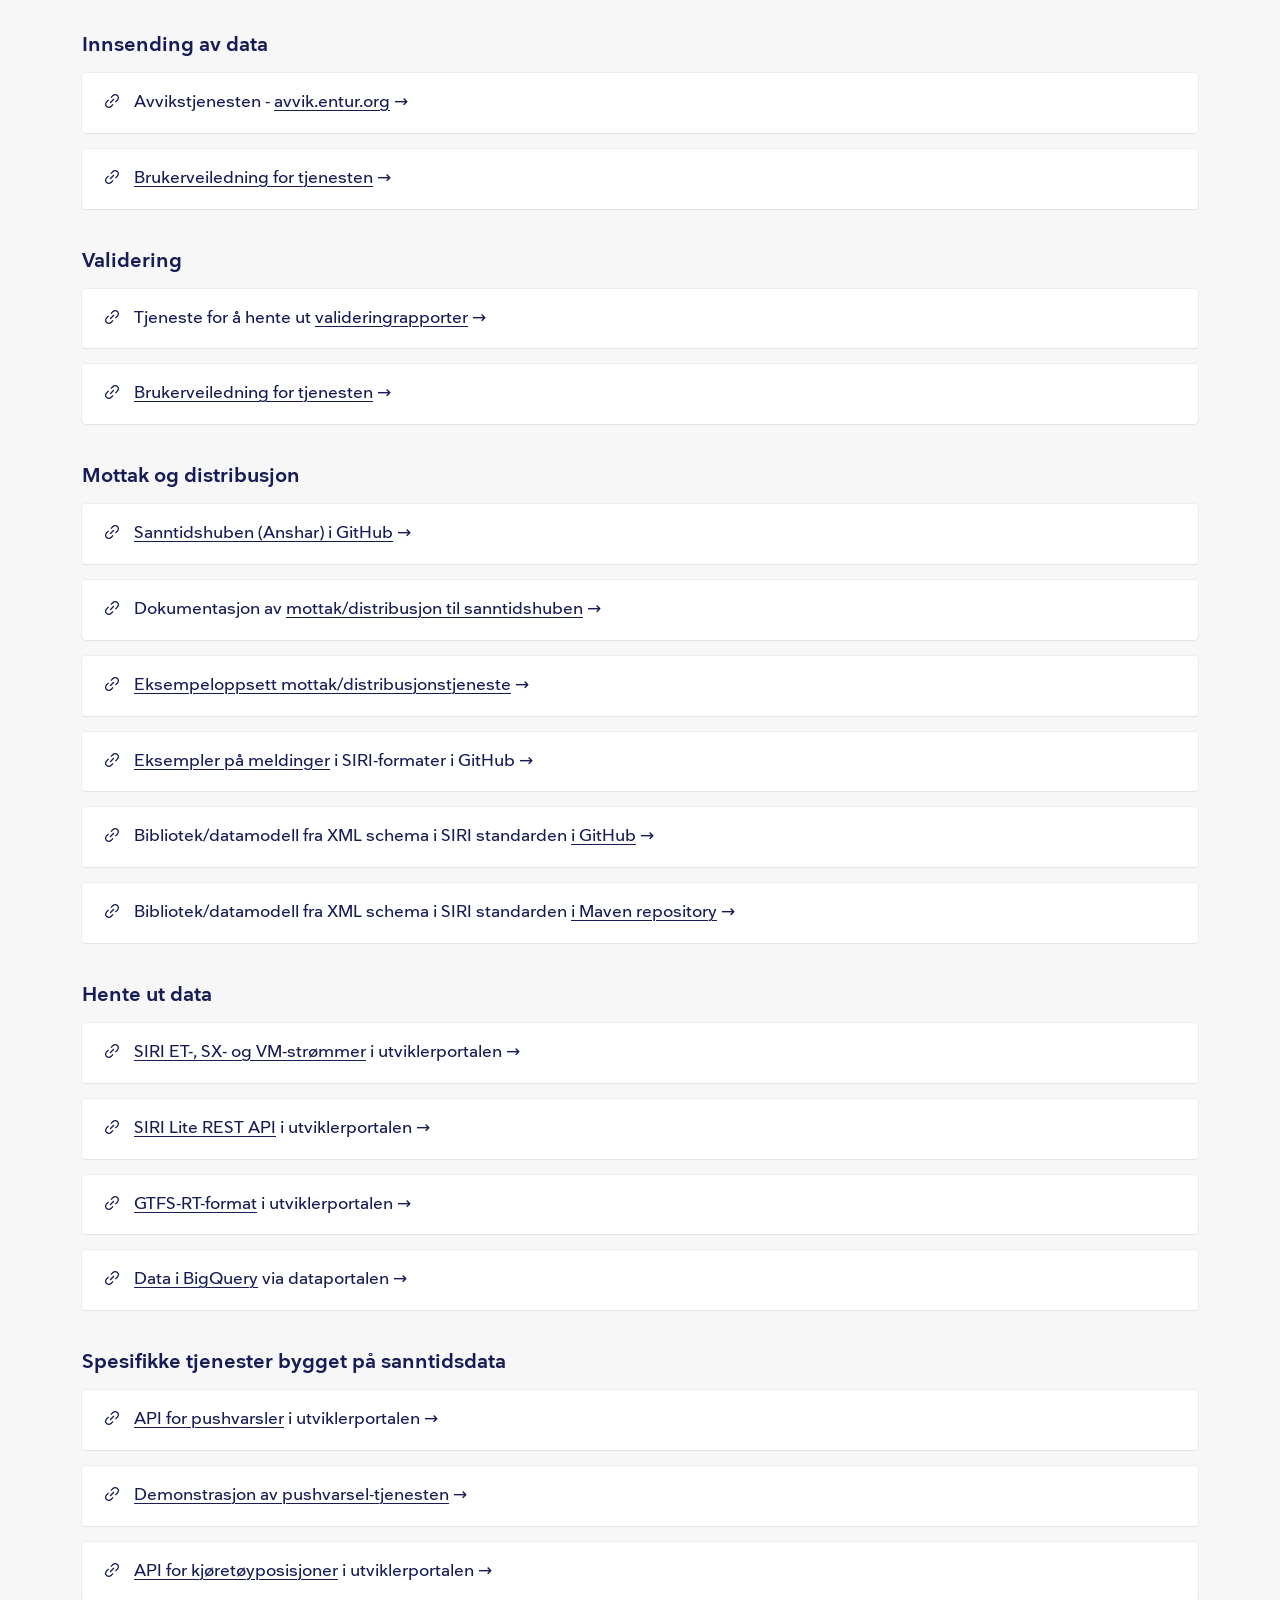
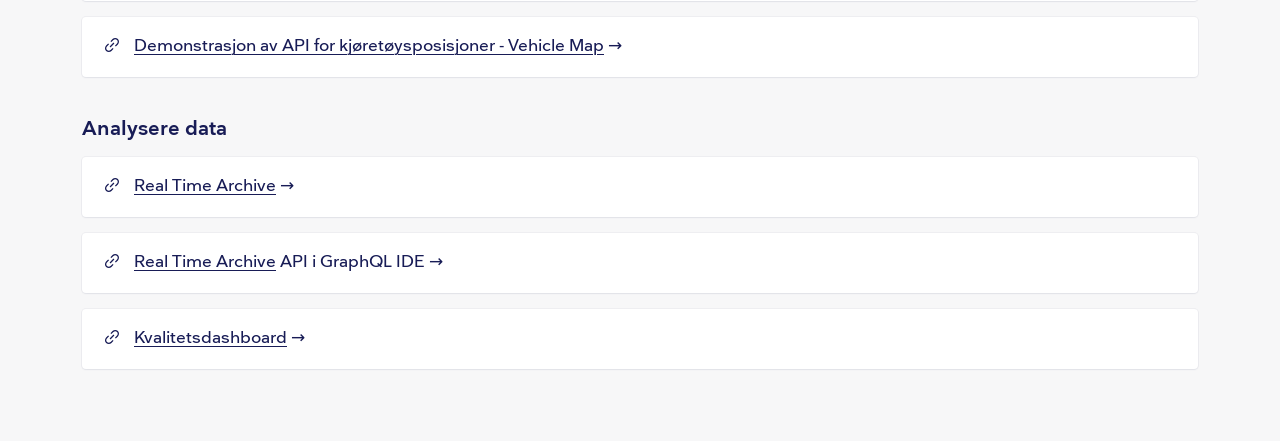
